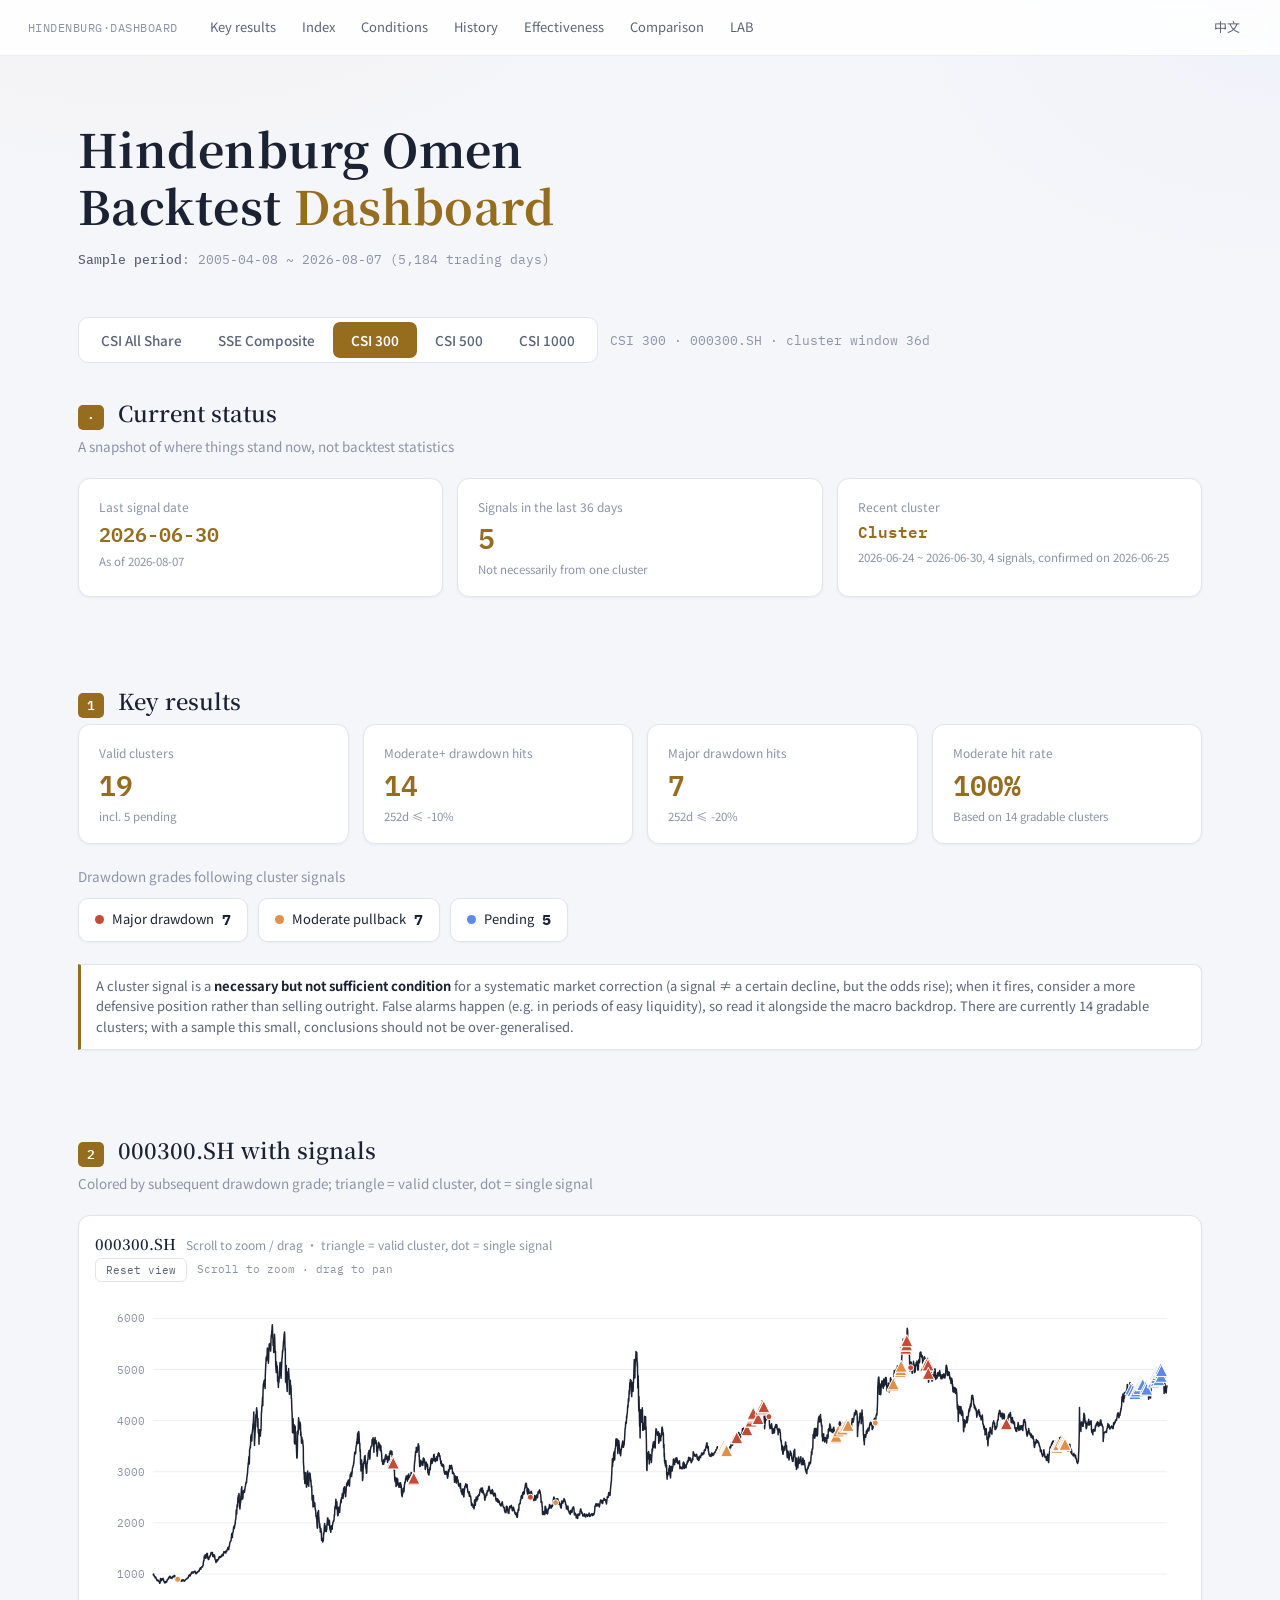
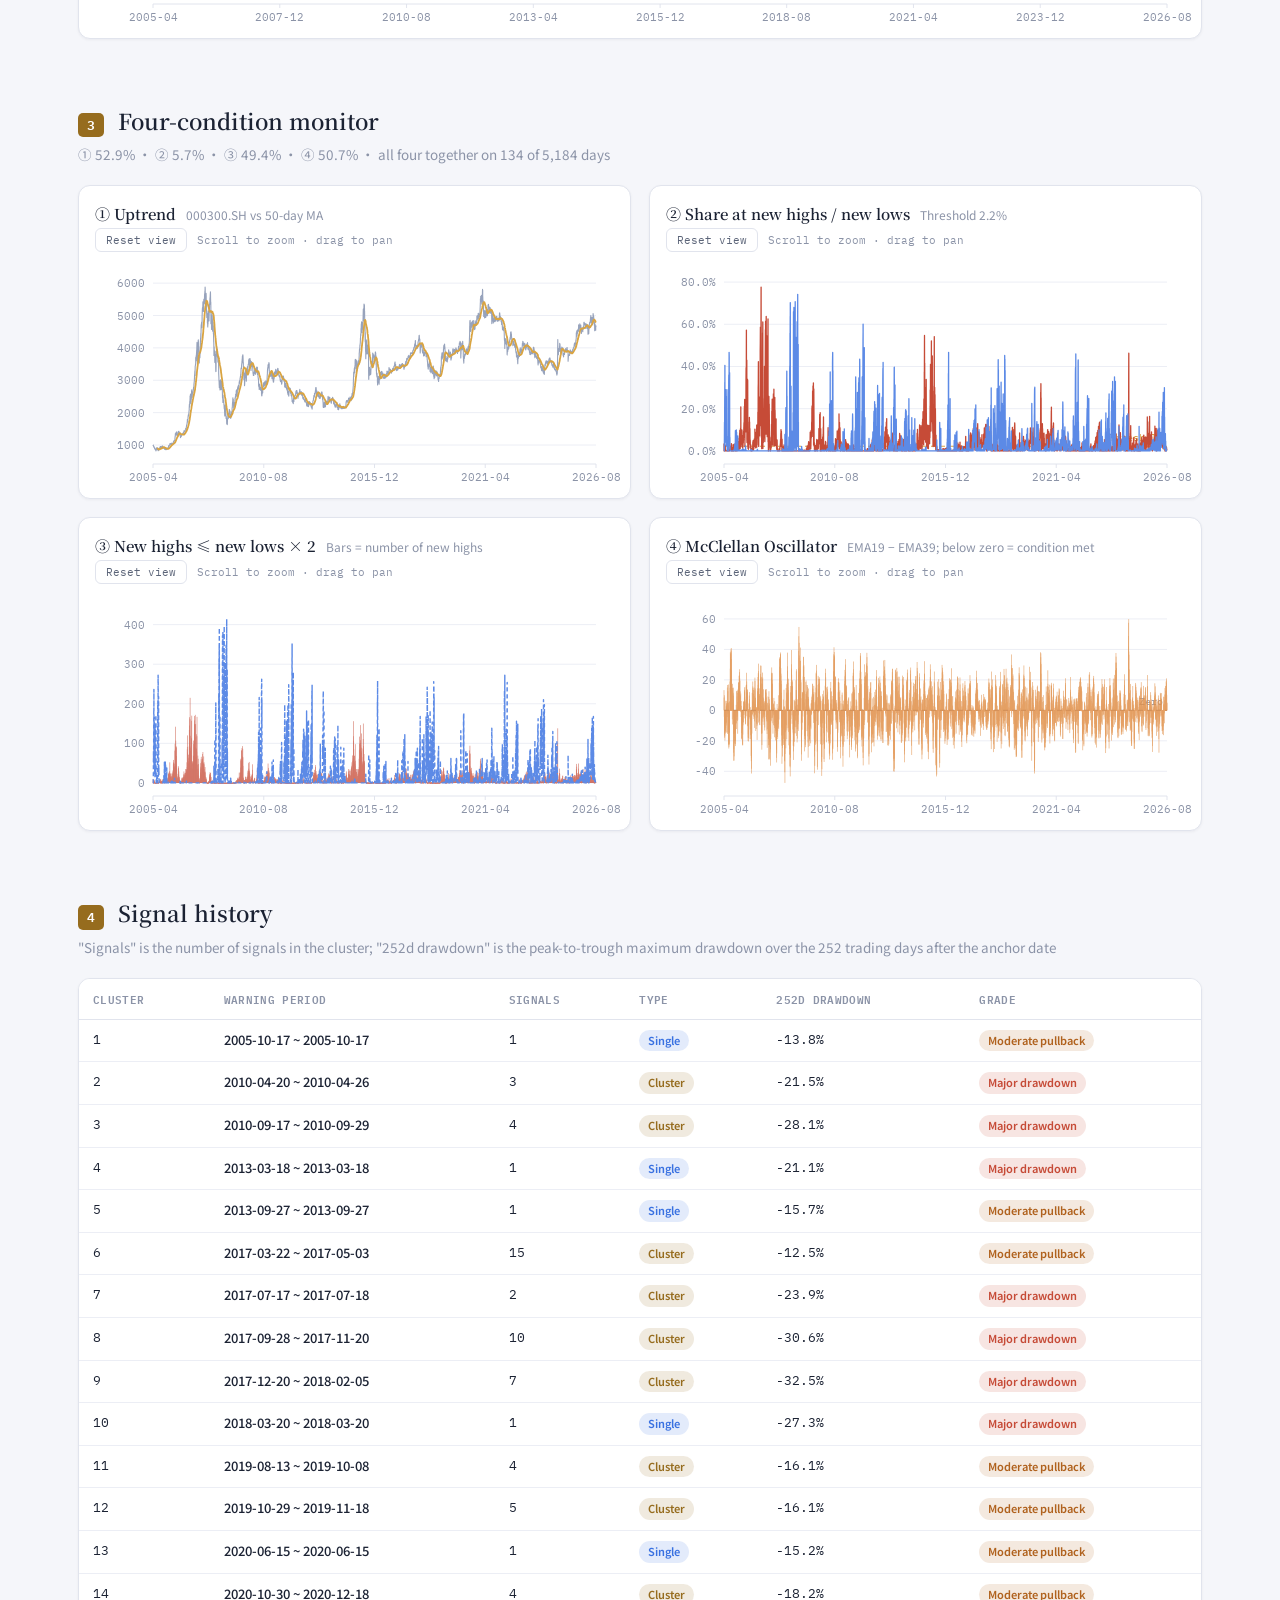
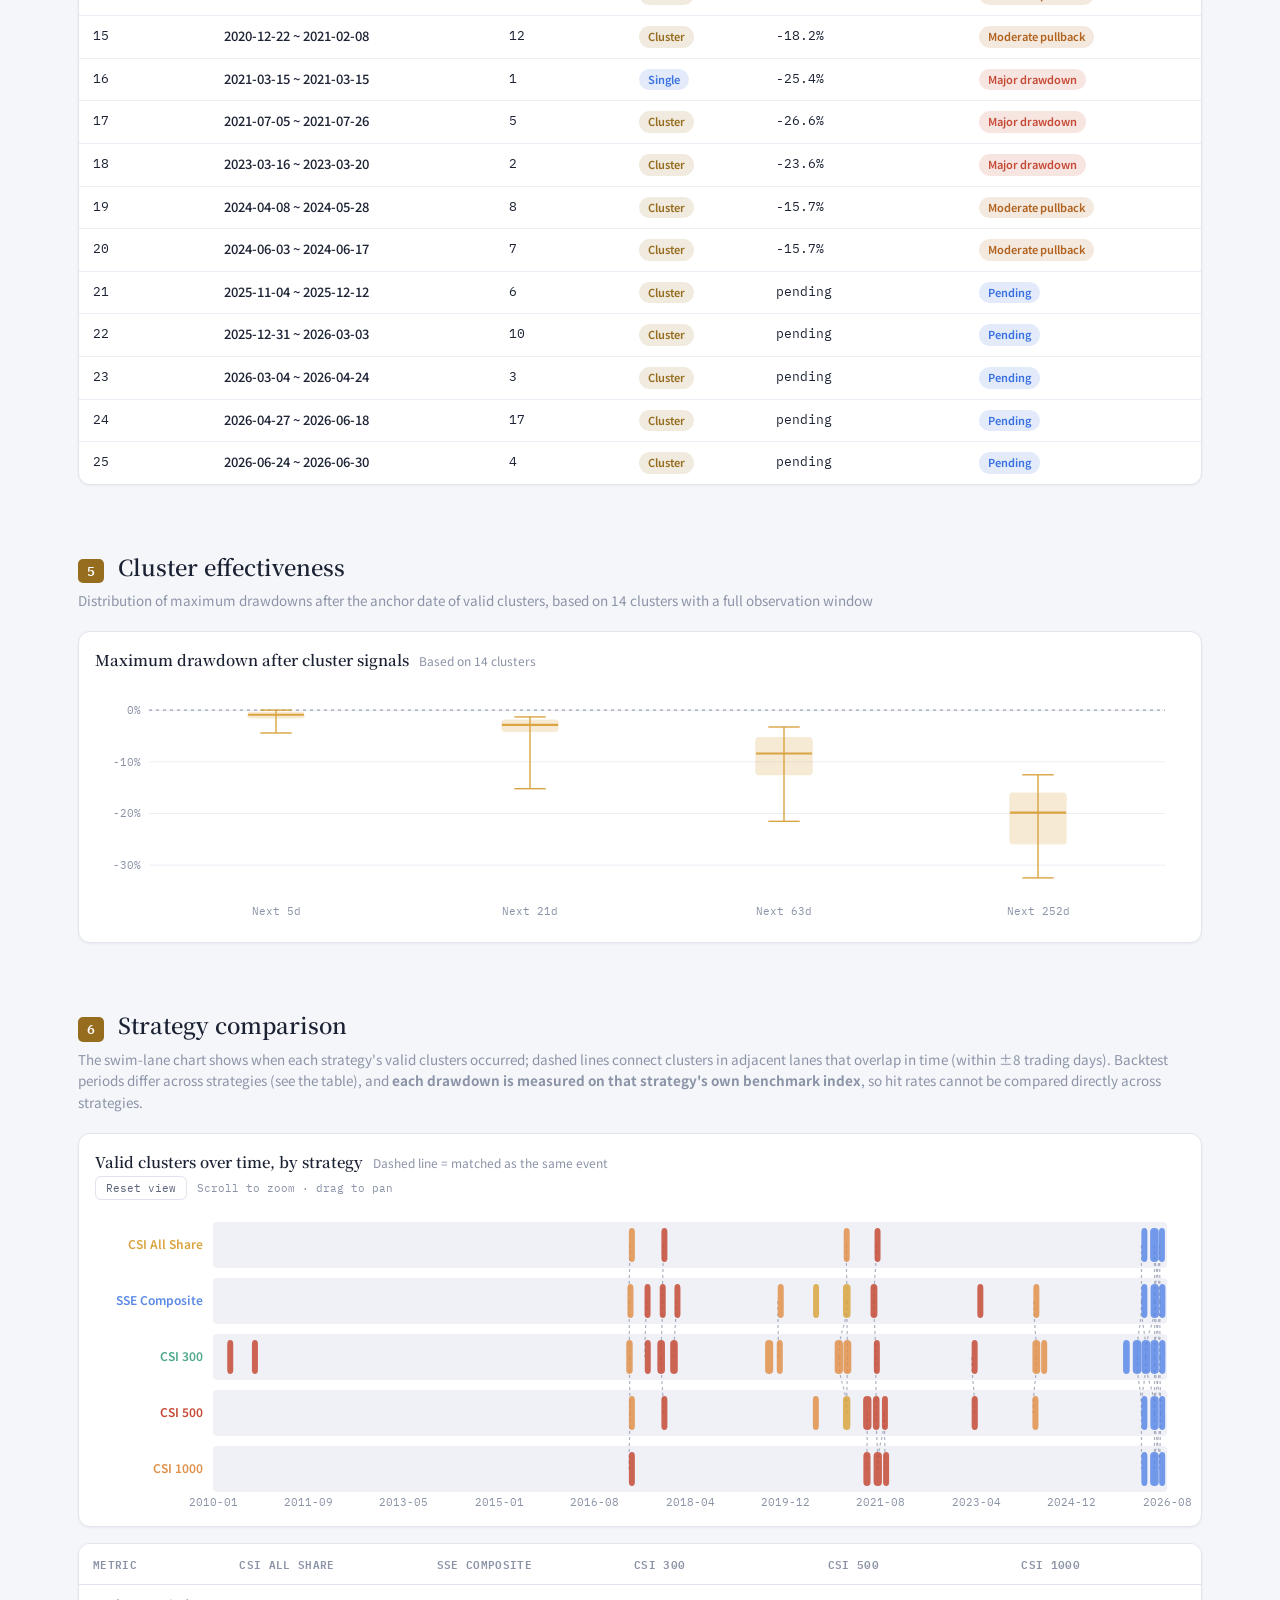
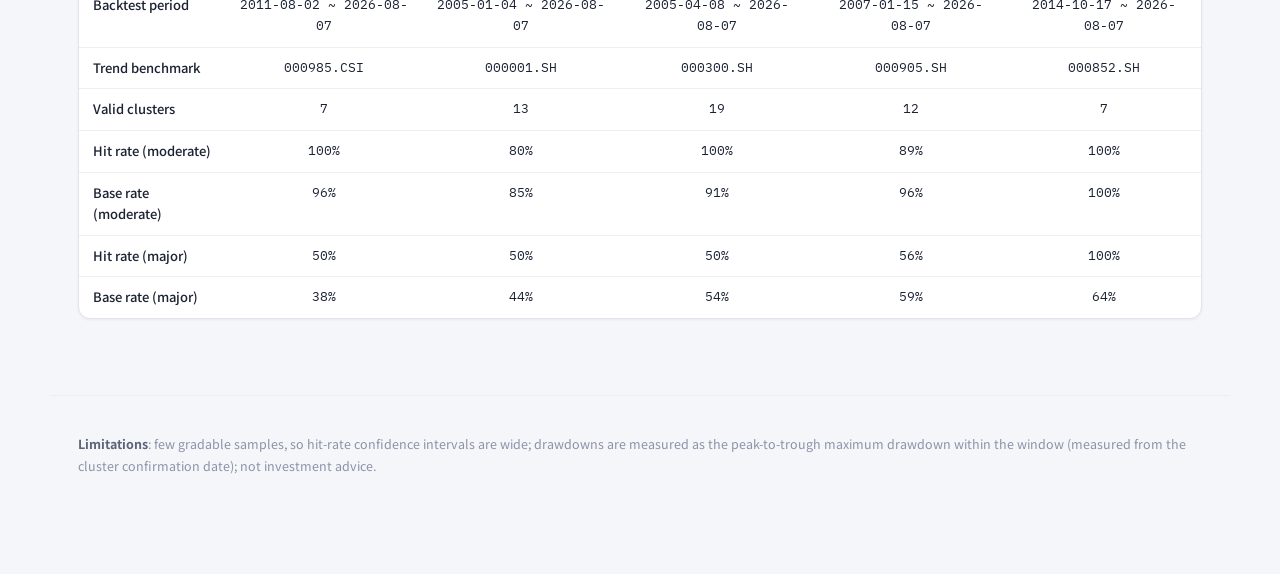
==== docs/dashboard_en.html @ ae2c8c22 "仪表盘与参数实验室支持中英双语 - 新增 assets/i18n.js：页面所有文字的中英对照表；数据中的中文取值只在显示时翻译 - viz.py / lab.py 只负责页面结构，同一份代码生成 d" ====
<!DOCTYPE html>
<html lang="en">
<head>
<meta charset="UTF-8">
<meta name="viewport" content="width=device-width, initial-scale=1.0">
<title>Hindenburg Omen · Backtest Dashboard</title>
<link rel="preconnect" href="https://fonts.googleapis.com">
<link rel="preconnect" href="https://fonts.gstatic.com" crossorigin>
<link href="https://fonts.googleapis.com/css2?family=Noto+Serif+SC:wght@500;700&family=Noto+Sans+SC:wght@400;500;600&family=IBM+Plex+Mono:wght@400;500;600&display=swap" rel="stylesheet">
<style>
/* ============================================================
   design tokens —— 浅色主题

   背景  ink   #F5F6FA (主) / #FFFFFF (面板/卡片)
   边线  line  #E1E4ED
   文字  text  #1B2233 (主) / #5B6478 (次) / #8B93A7 (弱)

   信号色 (对应回撤/信号等级, 贯穿两份复刻页面):
        金色 amber   #966C1E  主信号 / 中性强调  (CSS 变量已加深, 保证白底文字对比度)
        赤色 red     #C64B37  较大回撤 / 系统性下跌
        橙色 orange  #B0621E  中型回调 / 中等回调预警
        青色 teal    #3D836C  无显著回撤 / 假阳性(无效信号)
        蓝色 blue    #3971E1  观察期未满 / 近期信号
   注: 图表(chart_engine.js/内嵌JS)里画线画点用的是原版更鲜艳的色号
       (D9A441/C64B37/E0904A/4FA98C/5C8AE6) —— 那些是图形标记, 不是正文小字,
       不需要 WCAG 文字对比度, 保持原色不改, 视觉上和研报复刻页尽量一致。
       这里 CSS 变量单独加深, 只影响 value 数字/链接/徽标这类小字文本。

   字体  display: "Noto Serif SC" (标题, 呼应研报的宋体气质)
        body:    "Noto Sans SC"
        mono:    "IBM Plex Mono" (数字/代码感数据)
   ============================================================ */
:root{
  --ink:#F5F6FA; --panel:#FFFFFF; --card:#FFFFFF; --line:#E1E4ED; --line-soft:#ECEEF5;
  --text:#1B2233; --text-dim:#5B6478; --text-faint:#8B93A7;
  --amber:#966C1E; --red:#C64B37; --orange:#B0621E; --teal:#3D836C; --blue:#3971E1;
  --font-display:"Noto Serif SC", "Songti SC", serif;
  --font-body:"Noto Sans SC", "PingFang SC", sans-serif;
  --font-mono:"IBM Plex Mono", "SFMono-Regular", monospace;
}
*{box-sizing:border-box;}
html{scroll-behavior:smooth;}
body{
  margin:0; background:var(--ink); color:var(--text);
  font-family:var(--font-body); line-height:1.6; font-size:15px;
  background-image:
    radial-gradient(ellipse 900px 500px at 12% -10%, rgba(217,164,65,.05), transparent 60%),
    radial-gradient(ellipse 700px 500px at 100% 0%, rgba(92,138,230,.04), transparent 60%);
  background-attachment:fixed;
}
::selection{background:rgba(217,164,65,.25);}
a{color:var(--amber);}

/* ---------------- 顶部导航 ---------------- */
.topnav{
  position:sticky; top:0; z-index:50; display:flex; gap:2px; align-items:center;
  padding:10px 28px; background:rgba(255,255,255,.86); backdrop-filter:blur(10px);
  border-bottom:1px solid var(--line-soft); overflow-x:auto; white-space:nowrap;
}
.topnav .brand{font-family:var(--font-mono); font-size:12px; color:var(--text-faint); margin-right:18px; letter-spacing:.04em;}
.topnav a{
  color:var(--text-dim); text-decoration:none; font-size:13px; padding:7px 12px; border-radius:6px;
  transition:all .15s;
}
.topnav a:hover{color:var(--text); background:rgba(17,24,39,.05);}

/* ---------------- Hero ---------------- */
.hero{padding:64px 28px 40px; max-width:1180px; margin:0 auto;}
.hero .eyebrow{
  display:inline-flex; align-items:center; gap:8px; font-family:var(--font-mono); font-size:12px;
  color:var(--amber); letter-spacing:.08em; text-transform:uppercase; margin-bottom:18px;
}
.beacon{width:8px; height:8px; border-radius:50%; background:var(--amber); box-shadow:0 0 0 0 rgba(217,164,65,.5);
  animation:pulse 2.2s infinite;}
@keyframes pulse{
  0%{box-shadow:0 0 0 0 rgba(217,164,65,.45);}
  70%{box-shadow:0 0 0 10px rgba(217,164,65,0);}
  100%{box-shadow:0 0 0 0 rgba(217,164,65,0);}
}
.hero h1{
  font-family:var(--font-display); font-weight:700; font-size:clamp(28px,4vw,46px);
  margin:0 0 14px; line-height:1.25; letter-spacing:.01em;
}
.hero h1 em{font-style:normal; color:var(--amber);}
.hero .sub{color:var(--text-dim); font-size:16px; max-width:760px; margin:0 0 22px;}
.hero .meta-row{display:flex; flex-wrap:wrap; gap:10px 22px; font-family:var(--font-mono); font-size:12.5px; color:var(--text-faint);}
.hero .meta-row b{color:var(--text-dim); font-weight:500;}

.disclaimer{
  max-width:1180px; margin:0 auto 36px; padding:16px 20px; border-radius:10px;
  background:rgba(217,164,65,.06); border:1px solid rgba(217,164,65,.25);
  font-size:13.5px; color:var(--text-dim); display:flex; gap:12px;
}
.disclaimer .ico{color:var(--amber); font-size:16px; line-height:1.4;}
.disclaimer b{color:var(--amber); font-weight:600;}

/* ---------------- Section ---------------- */
.section{max-width:1180px; margin:0 auto; padding:8px 28px 56px;}
.section-head{display:flex; align-items:baseline; gap:14px; margin-bottom:6px; flex-wrap:wrap;}
.section-num{
  font-family:var(--font-mono); font-size:13px; color:#FFFFFF; background:var(--amber);
  padding:2px 9px; border-radius:5px; font-weight:600;
}
.section-head h2{font-family:var(--font-display); font-size:22px; margin:0; font-weight:600;}
.section-sub{color:var(--text-faint); font-size:13.5px; margin:0 0 20px;}
.section-note{
  font-size:13px; color:var(--text-dim); background:var(--card); border:1px solid var(--line);
  border-left:3px solid var(--blue); padding:11px 15px; border-radius:0 8px 8px 0; margin-bottom:18px;
  box-shadow:0 1px 3px rgba(17,24,39,.04);
}
.section-note.warn{border-left-color:var(--amber);}
.section-note b{color:var(--text);}

.chart-grid{display:grid; gap:18px;}
.chart-grid.cols-2{grid-template-columns:1fr 1fr;}
.chart-grid.cols-2-2{grid-template-columns:1fr 1fr;}
@media (max-width:860px){ .chart-grid.cols-2, .chart-grid.cols-2-2{grid-template-columns:1fr;} }

/* ---------------- 图表容器 (chart-engine.js 挂靠样式) ---------------- */
.ce-wrap{background:var(--card); border:1px solid var(--line); border-radius:12px; padding:16px 16px 8px;
  box-shadow:0 1px 3px rgba(17,24,39,.05);}
.ce-title{display:flex; align-items:baseline; gap:10px; font-family:var(--font-display); font-size:15px; font-weight:600; margin-bottom:2px;}
.ce-title small{font-family:var(--font-body); font-weight:400; font-size:12px; color:var(--text-faint);}
.ce-toolbar{display:flex; align-items:center; gap:10px; margin:2px 0 8px;}
.ce-btn{
  font-family:var(--font-mono); font-size:11px; color:var(--text-dim); background:var(--panel);
  border:1px solid var(--line); border-radius:6px; padding:4px 10px; cursor:pointer; transition:.15s;
}
.ce-btn:hover{color:var(--amber); border-color:var(--amber);}
.ce-hint{font-size:11px; color:var(--text-faint); font-family:var(--font-mono);}
.ce-svgwrap{width:100%;}
.ce-svg{width:100%; display:block; cursor:grab; touch-action:none; overflow:visible;}
.ce-svg.ce-dragging{cursor:grabbing;}
.ce-gridline{stroke:var(--line-soft); stroke-width:1;}
.ce-hline{stroke-width:1.2;}
.ce-hlabel{font-family:var(--font-mono); font-size:10px;}
.ce-axisline{stroke:var(--line); stroke-width:1;}
.ce-tickline{stroke:var(--line);}
.ce-ytick, .ce-xtick{font-family:var(--font-mono); font-size:10.5px; fill:var(--text-faint);}
.ce-bandlabel{font-family:var(--font-mono); font-size:10px; opacity:.85;}
.ce-lanelabel{font-family:var(--font-body); font-size:12px; font-weight:600;}
.ce-crosshair{stroke:var(--text-faint); stroke-width:1; stroke-dasharray:3,3; pointer-events:none;}
.ce-marker{cursor:pointer;}
/* 悬浮提示框故意保持深色底 —— 常见做法(如 TradingView), 无论页面是浅色还是
   深色主题, 悬浮层用深色 + 固定的浅色文字, 视觉上更突出、可读性更稳定,
   不随主题切换而反转, 所以这里的文字颜色是写死的, 不跟 var(--text) 走。 */
.ce-tooltip{
  position:absolute; pointer-events:none; opacity:0; transition:opacity .1s;
  background:#181D2B; border:1px solid rgba(17,24,39,.08); border-radius:8px; padding:9px 11px;
  font-size:12px; color:#C7CEDE; box-shadow:0 8px 24px rgba(31,41,59,.18); z-index:10; max-width:220px;
}
.ce-tt-date{font-family:var(--font-mono); color:#F0F2F7; font-size:11.5px; margin-bottom:5px; font-weight:600;}
.ce-tt-row{display:flex; align-items:center; gap:6px; margin:2px 0;}
.ce-tt-row b{font-family:var(--font-mono); color:#F0F2F7;}
.ce-tt-dot{width:8px; height:8px; border-radius:2px; display:inline-block; flex:none;}
.ce-tt-marker{margin-top:6px; padding-top:6px; border-top:1px dashed rgba(255,255,255,.15); font-size:11.5px;}

/* ---------------- 表格 ---------------- */
.tbl-wrap{background:var(--card); border:1px solid var(--line); border-radius:12px; overflow:hidden;
  box-shadow:0 1px 3px rgba(17,24,39,.05);}
.tbl-scroll{overflow-x:auto;}
table.rpt{width:100%; border-collapse:collapse; font-size:13px; min-width:760px;}
table.rpt th{
  text-align:left; font-family:var(--font-mono); font-weight:600; font-size:11px; letter-spacing:.03em;
  color:var(--text-faint); text-transform:uppercase; padding:11px 14px; border-bottom:1px solid var(--line);
  background:var(--panel); white-space:nowrap; position:sticky; top:0;
}
table.rpt td{padding:10px 14px; border-bottom:1px solid var(--line-soft); color:var(--text-dim); vertical-align:top;}
table.rpt tr:last-child td{border-bottom:none;}
table.rpt tr:hover td{background:rgba(17,24,39,.035); color:var(--text);}
table.rpt td.num{font-family:var(--font-mono); color:var(--text);}
table.rpt td.strong{color:var(--text); font-weight:500;}
.tag{display:inline-block; padding:2px 9px; border-radius:20px; font-size:11px; font-weight:600; white-space:nowrap;}
.tag-red{background:rgba(198,75,55,.14); color:var(--red);}
.tag-orange{background:rgba(176,98,30,.14); color:var(--orange);}
.tag-teal{background:rgba(61,131,108,.14); color:var(--teal);}
.tag-blue{background:rgba(57,113,225,.14); color:var(--blue);}
.tag-amber{background:rgba(150,108,30,.14); color:var(--amber);}

/* ---------------- 统计卡片 ---------------- */
.stat-grid{display:grid; grid-template-columns:repeat(auto-fit,minmax(190px,1fr)); gap:14px; margin-bottom:22px;}
.stat-card{background:var(--card); border:1px solid var(--line); border-radius:12px; padding:18px 20px;
  box-shadow:0 1px 3px rgba(17,24,39,.05);}
.stat-card .label{font-size:12px; color:var(--text-faint); margin-bottom:8px;}
.stat-card .value{font-family:var(--font-mono); font-size:28px; font-weight:600; color:var(--amber); line-height:1;}
.stat-card .value small{font-size:14px; font-weight:400; color:var(--text-faint); margin-left:2px;}
.stat-card .foot{font-size:11.5px; color:var(--text-faint); margin-top:8px;}

.pill-row{display:flex; flex-wrap:wrap; gap:10px; margin-bottom:22px;}
.pill{
  display:flex; align-items:center; gap:8px; padding:9px 16px; border-radius:10px;
  background:var(--card); border:1px solid var(--line); font-size:13px;
  box-shadow:0 1px 3px rgba(17,24,39,.04);
}
.pill .dot{width:9px; height:9px; border-radius:50%;}
.pill b{font-family:var(--font-mono); color:var(--text); font-size:15px;}

/* ---------------- Legend ---------------- */
.legend{display:flex; flex-wrap:wrap; gap:14px; margin:2px 0 18px; font-size:12.5px; color:var(--text-dim);}
.legend .item{display:flex; align-items:center; gap:6px;}
.legend .sw{width:11px; height:11px; border-radius:3px; display:inline-block;}
.legend .sw.tri{width:0; height:0; border-radius:0; border-left:5.5px solid transparent; border-right:5.5px solid transparent; border-bottom:9px solid; background:none;}

/* ---------------- Footer ---------------- */
footer{max-width:1180px; margin:20px auto 60px; padding:24px 28px; border-top:1px solid var(--line-soft);
  color:var(--text-faint); font-size:12.5px; line-height:1.8;}
footer b{color:var(--text-dim);}

@media (max-width:640px){
  .hero{padding:44px 18px 28px;}
  .section{padding:8px 18px 44px;}
}


.toggle-row{display:flex; align-items:center; gap:12px; margin:0 0 24px; flex-wrap:wrap;}
.toggle-group{display:inline-flex; background:var(--card); border:1px solid var(--line); border-radius:10px; padding:4px;}
.toggle-btn{font-family:var(--font-body); font-size:13.5px; font-weight:500; color:var(--text-dim);
  background:none; border:none; padding:8px 18px; border-radius:7px; cursor:pointer; transition:.15s;}
.toggle-btn.active{background:var(--amber); color:#FFFFFF; font-weight:600;}
.toggle-btn:not(.active):hover{color:var(--text);}
.toggle-caption{font-size:12.5px; color:var(--text-faint); font-family:var(--font-mono);}
.cmp-tbl th, .cmp-tbl td{text-align:center;}
.cmp-tbl th:first-child, .cmp-tbl td:first-child{text-align:left;}

.topnav .lang-switch{margin-left:auto;}
</style>
</head>
<body>
<nav class="topnav">
  <span class="brand">HINDENBURG·DASHBOARD</span>
  <a href="#summary" data-i18n="nav_summary"></a><a href="#trend" data-i18n="nav_trend"></a>
  <a href="#panel" data-i18n="nav_panel"></a><a href="#history" data-i18n="nav_history"></a>
  <a href="#stats" data-i18n="nav_stats"></a><a href="#compare" data-i18n="nav_compare"></a>
  <a href="lab_en.html">LAB</a>
  <a class="lang-switch" href="dashboard.html" data-i18n="lang_switch"></a>
</nav>

<header class="hero">
  <h1 data-i18n="hero_dash"></h1>
  <div class="meta-row">
    <span><b data-i18n="sample_period"></b><span data-i18n="colon"></span><span id="hero-range"></span></span>
  </div>
</header>

<div class="section" style="padding-bottom:0">
  <div class="toggle-row">
    <div class="toggle-group"><button class="toggle-btn active" data-cfg="ashare" type="button" data-v="中证全指">中证全指</button>
<button class="toggle-btn" data-cfg="general" type="button" data-v="上证综指">上证综指</button>
<button class="toggle-btn" data-cfg="300" type="button" data-v="沪深300">沪深300</button>
<button class="toggle-btn" data-cfg="500" type="button" data-v="中证500">中证500</button>
<button class="toggle-btn" data-cfg="1000" type="button" data-v="中证1000">中证1000</button></div>
    <span class="toggle-caption" id="toggle-caption"></span>
  </div>
</div>

<section class="section" id="status">
  <div class="section-head"><span class="section-num">·</span><h2 data-i18n="sec_status"></h2></div>
  <p class="section-sub" data-i18n="sec_status_sub"></p>
  <div class="stat-grid" id="status-grid"></div>
</section>

<section class="section" id="summary">
  <div class="section-head"><span class="section-num" data-i18n="num1"></span><h2 data-i18n="sec_summary"></h2></div>
  <div class="stat-grid" id="stat-grid"></div>
  <p class="section-sub" style="margin-bottom:10px" data-i18n="sec_summary_sub"></p>
  <div class="pill-row" id="pill-row"></div>
  <div class="section-note warn" id="summary-note"></div>
</section>

<section class="section" id="trend">
  <div class="section-head"><span class="section-num" data-i18n="num2"></span><h2 id="trend-title"></h2></div>
  <p class="section-sub" data-i18n="sec_trend_sub"></p>
  <div id="chart-trend"></div>
</section>

<section class="section" id="panel">
  <div class="section-head"><span class="section-num" data-i18n="num3"></span><h2 data-i18n="sec_panel"></h2></div>
  <p class="section-sub" id="panel-sub"></p>
  <div class="chart-grid cols-2-2">
    <div id="chart-cond1"></div><div id="chart-cond2"></div>
    <div id="chart-cond3"></div><div id="chart-cond4"></div>
  </div>
</section>

<section class="section" id="history">
  <div class="section-head"><span class="section-num" data-i18n="num4"></span><h2 data-i18n="sec_history"></h2></div>
  <p class="section-sub" id="history-sub"></p>
  <div class="tbl-wrap"><div class="tbl-scroll"><table class="rpt">
    <thead><tr><th data-i18n="col_cluster"></th><th data-i18n="col_period"></th><th data-i18n="col_count"></th><th data-i18n="col_type"></th><th id="history-ddhead"></th><th data-i18n="col_grade"></th></tr></thead>
    <tbody id="history-tbody"></tbody></table></div></div>
</section>

<section class="section" id="stats">
  <div class="section-head"><span class="section-num" data-i18n="num5"></span><h2 data-i18n="sec_stats"></h2></div>
  <p class="section-sub" id="stats-sub"></p>
  <div id="chart-box"></div>
</section>


<section class="section" id="compare">
  <div class="section-head"><span class="section-num" data-i18n="num6"></span><h2 data-i18n="sec_compare"></h2></div>
  <p class="section-sub" data-i18n="compare_sub" data-arg="8"></p>
  <div id="chart-timeline"></div>
  <div style="height:16px"></div>
  <div class="tbl-wrap"><div class="tbl-scroll"><table class="rpt cmp-tbl">
    <thead><tr><th data-i18n="cmp_metric"></th><th data-v="中证全指"></th><th data-v="上证综指"></th><th data-v="沪深300"></th><th data-v="中证500"></th><th data-v="中证1000"></th></tr></thead>
    <tbody><tr><td class="strong" data-i18n="cmp_period"></td><td class="num">2011-08-02 ~ 2026-08-07</td><td class="num">2005-01-04 ~ 2026-08-07</td><td class="num">2005-04-08 ~ 2026-08-07</td><td class="num">2007-01-15 ~ 2026-08-07</td><td class="num">2014-10-17 ~ 2026-08-07</td></tr>
<tr><td class="strong" data-i18n="cmp_bench"></td><td class="num"><span data-v="000985.CSI"></span></td><td class="num"><span data-v="000001.SH"></span></td><td class="num"><span data-v="000300.SH"></span></td><td class="num"><span data-v="000905.SH"></span></td><td class="num"><span data-v="000852.SH"></span></td></tr>
<tr><td class="strong" data-i18n="cmp_nvalid"></td><td class="num">7</td><td class="num">13</td><td class="num">19</td><td class="num">12</td><td class="num">7</td></tr>
<tr><td class="strong" data-i18n="cmp_hit_mid"></td><td class="num">100%</td><td class="num">80%</td><td class="num">100%</td><td class="num">89%</td><td class="num">100%</td></tr>
<tr><td class="strong" data-i18n="cmp_base_mid"></td><td class="num">96%</td><td class="num">85%</td><td class="num">91%</td><td class="num">96%</td><td class="num">100%</td></tr>
<tr><td class="strong" data-i18n="cmp_hit_big"></td><td class="num">50%</td><td class="num">50%</td><td class="num">50%</td><td class="num">56%</td><td class="num">100%</td></tr>
<tr><td class="strong" data-i18n="cmp_base_big"></td><td class="num">38%</td><td class="num">44%</td><td class="num">54%</td><td class="num">59%</td><td class="num">64%</td></tr></tbody></table></div></div>
</section>
<script>window.__TIMELINE__ = {"dates": ["2010-01-18", "2010-01-19", "2010-01-20", "2010-01-21", "2010-01-22", "2010-01-25", "2010-01-26", "2010-01-27", "2010-01-28", "2010-01-29", "2010-02-01", "2010-02-02", "2010-02-03", "2010-02-04", "2010-02-05", "2010-02-08", "2010-02-09", "2010-02-10", "2010-02-11", "2010-02-12", "2010-02-22", "2010-02-23", "2010-02-24", "2010-02-25", "2010-02-26", "2010-03-01", "2010-03-02", "2010-03-03", "2010-03-04", "2010-03-05", "2010-03-08", "2010-03-09", "2010-03-10", "2010-03-11", "2010-03-12", "2010-03-15", "2010-03-16", "2010-03-17", "2010-03-18", "2010-03-19", "2010-03-22", "2010-03-23", "2010-03-24", "2010-03-25", "2010-03-26", "2010-03-29", "2010-03-30", "2010-03-31", "2010-04-01", "2010-04-02", "2010-04-06", "2010-04-07", "2010-04-08", "2010-04-09", "2010-04-12", "2010-04-13", "2010-04-14", "2010-04-15", "2010-04-16", "2010-04-19", "2010-04-20", "2010-04-21", "2010-04-22", "2010-04-23", "2010-04-26", "2010-04-27", "2010-04-28", "2010-04-29", "2010-04-30", "2010-05-04", "2010-05-05", "2010-05-06", "2010-05-07", "2010-05-10", "2010-05-11", "2010-05-12", "2010-05-13", "2010-05-14", "2010-05-17", "2010-05-18", "2010-05-19", "2010-05-20", "2010-05-21", "2010-05-24", "2010-05-25", "2010-05-26", "2010-05-27", "2010-05-28", "2010-05-31", "2010-06-01", "2010-06-02", "2010-06-03", "2010-06-04", "2010-06-07", "2010-06-08", "2010-06-09", "2010-06-10", "2010-06-11", "2010-06-17", "2010-06-18", "2010-06-21", "2010-06-22", "2010-06-23", "2010-06-24", "2010-06-25", "2010-06-28", "2010-06-29", "2010-06-30", "2010-07-01", "2010-07-02", "2010-07-05", "2010-07-06", "2010-07-07", "2010-07-08", "2010-07-09", "2010-07-12", "2010-07-13", "2010-07-14", "2010-07-15", "2010-07-16", "2010-07-19", "2010-07-20", "2010-07-21", "2010-07-22", "2010-07-23", "2010-07-26", "2010-07-27", "2010-07-28", "2010-07-29", "2010-07-30", "2010-08-02", "2010-08-03", "2010-08-04", "2010-08-05", "2010-08-06", "2010-08-09", "2010-08-10", "2010-08-11", "2010-08-12", "2010-08-13", "2010-08-16", "2010-08-17", "2010-08-18", "2010-08-19", "2010-08-20", "2010-08-23", "2010-08-24", "2010-08-25", "2010-08-26", "2010-08-27", "2010-08-30", "2010-08-31", "2010-09-01", "2010-09-02", "2010-09-03", "2010-09-06", "2010-09-07", "2010-09-08", "2010-09-09", "2010-09-10", "2010-09-13", "2010-09-14", "2010-09-15", "2010-09-16", "2010-09-17", "2010-09-20", "2010-09-21", "2010-09-27", "2010-09-28", "2010-09-29", "2010-09-30", "2010-10-08", "2010-10-11", "2010-10-12", "2010-10-13", "2010-10-14", "2010-10-15", "2010-10-18", "2010-10-19", "2010-10-20", "2010-10-21", "2010-10-22", "2010-10-25", "2010-10-26", "2010-10-27", "2010-10-28", "2010-10-29", "2010-11-01", "2010-11-02", "2010-11-03", "2010-11-04", "2010-11-05", "2010-11-08", "2010-11-09", "2010-11-10", "2010-11-11", "2010-11-12", "2010-11-15", "2010-11-16", "2010-11-17", "2010-11-18", "2010-11-19", "2010-11-22", "2010-11-23", "2010-11-24", "2010-11-25", "2010-11-26", "2010-11-29", "2010-11-30", "2010-12-01", "2010-12-02", "2010-12-03", "2010-12-06", "2010-12-07", "2010-12-08", "2010-12-09", "2010-12-10", "2010-12-13", "2010-12-14", "2010-12-15", "2010-12-16", "2010-12-17", "2010-12-20", "2010-12-21", "2010-12-22", "2010-12-23", "2010-12-24", "2010-12-27", "2010-12-28", "2010-12-29", "2010-12-30", "2010-12-31", "2011-01-04", "2011-01-05", "2011-01-06", "2011-01-07", "2011-01-10", "2011-01-11", "2011-01-12", "2011-01-13", "2011-01-14", "2011-01-17", "2011-01-18", "2011-01-19", "2011-01-20", "2011-01-21", "2011-01-24", "2011-01-25", "2011-01-26", "2011-01-27", "2011-01-28", "2011-01-31", "2011-02-01", "2011-02-09", "2011-02-10", "2011-02-11", "2011-02-14", "2011-02-15", "2011-02-16", "2011-02-17", "2011-02-18", "2011-02-21", "2011-02-22", "2011-02-23", "2011-02-24", "2011-02-25", "2011-02-28", "2011-03-01", "2011-03-02", "2011-03-03", "2011-03-04", "2011-03-07", "2011-03-08", "2011-03-09", "2011-03-10", "2011-03-11", "2011-03-14", "2011-03-15", "2011-03-16", "2011-03-17", "2011-03-18", "2011-03-21", "2011-03-22", "2011-03-23", "2011-03-24", "2011-03-25", "2011-03-28", "2011-03-29", "2011-03-30", "2011-03-31", "2011-04-01", "2011-04-06", "2011-04-07", "2011-04-08", "2011-04-11", "2011-04-12", "2011-04-13", "2011-04-14", "2011-04-15", "2011-04-18", "2011-04-19", "2011-04-20", "2011-04-21", "2011-04-22", "2011-04-25", "2011-04-26", "2011-04-27", "2011-04-28", "2011-04-29", "2011-05-03", "2011-05-04", "2011-05-05", "2011-05-06", "2011-05-09", "2011-05-10", "2011-05-11", "2011-05-12", "2011-05-13", "2011-05-16", "2011-05-17", "2011-05-18", "2011-05-19", "2011-05-20", "2011-05-23", "2011-05-24", "2011-05-25", "2011-05-26", "2011-05-27", "2011-05-30", "2011-05-31", "2011-06-01", "2011-06-02", "2011-06-03", "2011-06-07", "2011-06-08", "2011-06-09", "2011-06-10", "2011-06-13", "2011-06-14", "2011-06-15", "2011-06-16", "2011-06-17", "2011-06-20", "2011-06-21", "2011-06-22", "2011-06-23", "2011-06-24", "2011-06-27", "2011-06-28", "2011-06-29", "2011-06-30", "2011-07-01", "2011-07-04", "2011-07-05", "2011-07-06", "2011-07-07", "2011-07-08", "2011-07-11", "2011-07-12", "2011-07-13", "2011-07-14", "2011-07-15", "2011-07-18", "2011-07-19", "2011-07-20", "2011-07-21", "2011-07-22", "2011-07-25", "2011-07-26", "2011-07-27", "2011-07-28", "2011-07-29", "2011-08-01", "2011-08-02", "2011-08-03", "2011-08-04", "2011-08-05", "2011-08-08", "2011-08-09", "2011-08-10", "2011-08-11", "2011-08-12", "2011-08-15", "2011-08-16", "2011-08-17", "2011-08-18", "2011-08-19", "2011-08-22", "2011-08-23", "2011-08-24", "2011-08-25", "2011-08-26", "2011-08-29", "2011-08-30", "2011-08-31", "2011-09-01", "2011-09-02", "2011-09-05", "2011-09-06", "2011-09-07", "2011-09-08", "2011-09-09", "2011-09-13", "2011-09-14", "2011-09-15", "2011-09-16", "2011-09-19", "2011-09-20", "2011-09-21", "2011-09-22", "2011-09-23", "2011-09-26", "2011-09-27", "2011-09-28", "2011-09-29", "2011-09-30", "2011-10-10", "2011-10-11", "2011-10-12", "2011-10-13", "2011-10-14", "2011-10-17", "2011-10-18", "2011-10-19", "2011-10-20", "2011-10-21", "2011-10-24", "2011-10-25", "2011-10-26", "2011-10-27", "2011-10-28", "2011-10-31", "2011-11-01", "2011-11-02", "2011-11-03", "2011-11-04", "2011-11-07", "2011-11-08", "2011-11-09", "2011-11-10", "2011-11-11", "2011-11-14", "2011-11-15", "2011-11-16", "2011-11-17", "2011-11-18", "2011-11-21", "2011-11-22", "2011-11-23", "2011-11-24", "2011-11-25", "2011-11-28", "2011-11-29", "2011-11-30", "2011-12-01", "2011-12-02", "2011-12-05", "2011-12-06", "2011-12-07", "2011-12-08", "2011-12-09", "2011-12-12", "2011-12-13", "2011-12-14", "2011-12-15", "2011-12-16", "2011-12-19", "2011-12-20", "2011-12-21", "2011-12-22", "2011-12-23", "2011-12-26", "2011-12-27", "2011-12-28", "2011-12-29", "2011-12-30", "2012-01-04", "2012-01-05", "2012-01-06", "2012-01-09", "2012-01-10", "2012-01-11", "2012-01-12", "2012-01-13", "2012-01-16", "2012-01-17", "2012-01-18", "2012-01-19", "2012-01-20", "2012-01-30", "2012-01-31", "2012-02-01", "2012-02-02", "2012-02-03", "2012-02-06", "2012-02-07", "2012-02-08", "2012-02-09", "2012-02-10", "2012-02-13", "2012-02-14", "2012-02-15", "2012-02-16", "2012-02-17", "2012-02-20", "2012-02-21", "2012-02-22", "2012-02-23", "2012-02-24", "2012-02-27", "2012-02-28", "2012-02-29", "2012-03-01", "2012-03-02", "2012-03-05", "2012-03-06", "2012-03-07", "2012-03-08", "2012-03-09", "2012-03-12", "2012-03-13", "2012-03-14", "2012-03-15", "2012-03-16", "2012-03-19", "2012-03-20", "2012-03-21", "2012-03-22", "2012-03-23", "2012-03-26", "2012-03-27", "2012-03-28", "2012-03-29", "2012-03-30", "2012-04-05", "2012-04-06", "2012-04-09", "2012-04-10", "2012-04-11", "2012-04-12", "2012-04-13", "2012-04-16", "2012-04-17", "2012-04-18", "2012-04-19", "2012-04-20", "2012-04-23", "2012-04-24", "2012-04-25", "2012-04-26", "2012-04-27", "2012-05-02", "2012-05-03", "2012-05-04", "2012-05-07", "2012-05-08", "2012-05-09", "2012-05-10", "2012-05-11", "2012-05-14", "2012-05-15", "2012-05-16", "2012-05-17", "2012-05-18", "2012-05-21", "2012-05-22", "2012-05-23", "2012-05-24", "2012-05-25", "2012-05-28", "2012-05-29", "2012-05-30", "2012-05-31", "2012-06-01", "2012-06-04", "2012-06-05", "2012-06-06", "2012-06-07", "2012-06-08", "2012-06-11", "2012-06-12", "2012-06-13", "2012-06-14", "2012-06-15", "2012-06-18", "2012-06-19", "2012-06-20", "2012-06-21", "2012-06-25", "2012-06-26", "2012-06-27", "2012-06-28", "2012-06-29", "2012-07-02", "2012-07-03", "2012-07-04", "2012-07-05", "2012-07-06", "2012-07-09", "2012-07-10", "2012-07-11", "2012-07-12", "2012-07-13", "2012-07-16", "2012-07-17", "2012-07-18", "2012-07-19", "2012-07-20", "2012-07-23", "2012-07-24", "2012-07-25", "2012-07-26", "2012-07-27", "2012-07-30", "2012-07-31", "2012-08-01", "2012-08-02", "2012-08-03", "2012-08-06", "2012-08-07", "2012-08-08", "2012-08-09", "2012-08-10", "2012-08-13", "2012-08-14", "2012-08-15", "2012-08-16", "2012-08-17", "2012-08-20", "2012-08-21", "2012-08-22", "2012-08-23", "2012-08-24", "2012-08-27", "2012-08-28", "2012-08-29", "2012-08-30", "2012-08-31", "2012-09-03", "2012-09-04", "2012-09-05", "2012-09-06", "2012-09-07", "2012-09-10", "2012-09-11", "2012-09-12", "2012-09-13", "2012-09-14", "2012-09-17", "2012-09-18", "2012-09-19", "2012-09-20", "2012-09-21", "2012-09-24", "2012-09-25", "2012-09-26", "2012-09-27", "2012-09-28", "2012-10-08", "2012-10-09", "2012-10-10", "2012-10-11", "2012-10-12", "2012-10-15", "2012-10-16", "2012-10-17", "2012-10-18", "2012-10-19", "2012-10-22", "2012-10-23", "2012-10-24", "2012-10-25", "2012-10-26", "2012-10-29", "2012-10-30", "2012-10-31", "2012-11-01", "2012-11-02", "2012-11-05", "2012-11-06", "2012-11-07", "2012-11-08", "2012-11-09", "2012-11-12", "2012-11-13", "2012-11-14", "2012-11-15", "2012-11-16", "2012-11-19", "2012-11-20", "2012-11-21", "2012-11-22", "2012-11-23", "2012-11-26", "2012-11-27", "2012-11-28", "2012-11-29", "2012-11-30", "2012-12-03", "2012-12-04", "2012-12-05", "2012-12-06", "2012-12-07", "2012-12-10", "2012-12-11", "2012-12-12", "2012-12-13", "2012-12-14", "2012-12-17", "2012-12-18", "2012-12-19", "2012-12-20", "2012-12-21", "2012-12-24", "2012-12-25", "2012-12-26", "2012-12-27", "2012-12-28", "2012-12-31", "2013-01-04", "2013-01-07", "2013-01-08", "2013-01-09", "2013-01-10", "2013-01-11", "2013-01-14", "2013-01-15", "2013-01-16", "2013-01-17", "2013-01-18", "2013-01-21", "2013-01-22", "2013-01-23", "2013-01-24", "2013-01-25", "2013-01-28", "2013-01-29", "2013-01-30", "2013-01-31", "2013-02-01", "2013-02-04", "2013-02-05", "2013-02-06", "2013-02-07", "2013-02-08", "2013-02-18", "2013-02-19", "2013-02-20", "2013-02-21", "2013-02-22", "2013-02-25", "2013-02-26", "2013-02-27", "2013-02-28", "2013-03-01", "2013-03-04", "2013-03-05", "2013-03-06", "2013-03-07", "2013-03-08", "2013-03-11", "2013-03-12", "2013-03-13", "2013-03-14", "2013-03-15", "2013-03-18", "2013-03-19", "2013-03-20", "2013-03-21", "2013-03-22", "2013-03-25", "2013-03-26", "2013-03-27", "2013-03-28", "2013-03-29", "2013-04-01", "2013-04-02", "2013-04-03", "2013-04-08", "2013-04-09", "2013-04-10", "2013-04-11", "2013-04-12", "2013-04-15", "2013-04-16", "2013-04-17", "2013-04-18", "2013-04-19", "2013-04-22", "2013-04-23", "2013-04-24", "2013-04-25", "2013-04-26", "2013-05-02", "2013-05-03", "2013-05-06", "2013-05-07", "2013-05-08", "2013-05-09", "2013-05-10", "2013-05-13", "2013-05-14", "2013-05-15", "2013-05-16", "2013-05-17", "2013-05-20", "2013-05-21", "2013-05-22", "2013-05-23", "2013-05-24", "2013-05-27", "2013-05-28", "2013-05-29", "2013-05-30", "2013-05-31", "2013-06-03", "2013-06-04", "2013-06-05", "2013-06-06", "2013-06-07", "2013-06-13", "2013-06-14", "2013-06-17", "2013-06-18", "2013-06-19", "2013-06-20", "2013-06-21", "2013-06-24", "2013-06-25", "2013-06-26", "2013-06-27", "2013-06-28", "2013-07-01", "2013-07-02", "2013-07-03", "2013-07-04", "2013-07-05", "2013-07-08", "2013-07-09", "2013-07-10", "2013-07-11", "2013-07-12", "2013-07-15", "2013-07-16", "2013-07-17", "2013-07-18", "2013-07-19", "2013-07-22", "2013-07-23", "2013-07-24", "2013-07-25", "2013-07-26", "2013-07-29", "2013-07-30", "2013-07-31", "2013-08-01", "2013-08-02", "2013-08-05", "2013-08-06", "2013-08-07", "2013-08-08", "2013-08-09", "2013-08-12", "2013-08-13", "2013-08-14", "2013-08-15", "2013-08-16", "2013-08-19", "2013-08-20", "2013-08-21", "2013-08-22", "2013-08-23", "2013-08-26", "2013-08-27", "2013-08-28", "2013-08-29", "2013-08-30", "2013-09-02", "2013-09-03", "2013-09-04", "2013-09-05", "2013-09-06", "2013-09-09", "2013-09-10", "2013-09-11", "2013-09-12", "2013-09-13", "2013-09-16", "2013-09-17", "2013-09-18", "2013-09-23", "2013-09-24", "2013-09-25", "2013-09-26", "2013-09-27", "2013-09-30", "2013-10-08", "2013-10-09", "2013-10-10", "2013-10-11", "2013-10-14", "2013-10-15", "2013-10-16", "2013-10-17", "2013-10-18", "2013-10-21", "2013-10-22", "2013-10-23", "2013-10-24", "2013-10-25", "2013-10-28", "2013-10-29", "2013-10-30", "2013-10-31", "2013-11-01", "2013-11-04", "2013-11-05", "2013-11-06", "2013-11-07", "2013-11-08", "2013-11-11", "2013-11-12", "2013-11-13", "2013-11-14", "2013-11-15", "2013-11-18", "2013-11-19", "2013-11-20", "2013-11-21", "2013-11-22", "2013-11-25", "2013-11-26", "2013-11-27", "2013-11-28", "2013-11-29", "2013-12-02", "2013-12-03", "2013-12-04", "2013-12-05", "2013-12-06", "2013-12-09", "2013-12-10", "2013-12-11", "2013-12-12", "2013-12-13", "2013-12-16", "2013-12-17", "2013-12-18", "2013-12-19", "2013-12-20", "2013-12-23", "2013-12-24", "2013-12-25", "2013-12-26", "2013-12-27", "2013-12-30", "2013-12-31", "2014-01-02", "2014-01-03", "2014-01-06", "2014-01-07", "2014-01-08", "2014-01-09", "2014-01-10", "2014-01-13", "2014-01-14", "2014-01-15", "2014-01-16", "2014-01-17", "2014-01-20", "2014-01-21", "2014-01-22", "2014-01-23", "2014-01-24", "2014-01-27", "2014-01-28", "2014-01-29", "2014-01-30", "2014-02-07", "2014-02-10", "2014-02-11", "2014-02-12", "2014-02-13", "2014-02-14", "2014-02-17", "2014-02-18", "2014-02-19", "2014-02-20", "2014-02-21", "2014-02-24", "2014-02-25", "2014-02-26", "2014-02-27", "2014-02-28", "2014-03-03", "2014-03-04", "2014-03-05", "2014-03-06", "2014-03-07", "2014-03-10", "2014-03-11", "2014-03-12", "2014-03-13", "2014-03-14", "2014-03-17", "2014-03-18", "2014-03-19", "2014-03-20", "2014-03-21", "2014-03-24", "2014-03-25", "2014-03-26", "2014-03-27", "2014-03-28", "2014-03-31", "2014-04-01", "2014-04-02", "2014-04-03", "2014-04-04", "2014-04-08", "2014-04-09", "2014-04-10", "2014-04-11", "2014-04-14", "2014-04-15", "2014-04-16", "2014-04-17", "2014-04-18", "2014-04-21", "2014-04-22", "2014-04-23", "2014-04-24", "2014-04-25", "2014-04-28", "2014-04-29", "2014-04-30", "2014-05-05", "2014-05-06", "2014-05-07", "2014-05-08", "2014-05-09", "2014-05-12", "2014-05-13", "2014-05-14", "2014-05-15", "2014-05-16", "2014-05-19", "2014-05-20", "2014-05-21", "2014-05-22", "2014-05-23", "2014-05-26", "2014-05-27", "2014-05-28", "2014-05-29", "2014-05-30", "2014-06-03", "2014-06-04", "2014-06-05", "2014-06-06", "2014-06-09", "2014-06-10", "2014-06-11", "2014-06-12", "2014-06-13", "2014-06-16", "2014-06-17", "2014-06-18", "2014-06-19", "2014-06-20", "2014-06-23", "2014-06-24", "2014-06-25", "2014-06-26", "2014-06-27", "2014-06-30", "2014-07-01", "2014-07-02", "2014-07-03", "2014-07-04", "2014-07-07", "2014-07-08", "2014-07-09", "2014-07-10", "2014-07-11", "2014-07-14", "2014-07-15", "2014-07-16", "2014-07-17", "2014-07-18", "2014-07-21", "2014-07-22", "2014-07-23", "2014-07-24", "2014-07-25", "2014-07-28", "2014-07-29", "2014-07-30", "2014-07-31", "2014-08-01", "2014-08-04", "2014-08-05", "2014-08-06", "2014-08-07", "2014-08-08", "2014-08-11", "2014-08-12", "2014-08-13", "2014-08-14", "2014-08-15", "2014-08-18", "2014-08-19", "2014-08-20", "2014-08-21", "2014-08-22", "2014-08-25", "2014-08-26", "2014-08-27", "2014-08-28", "2014-08-29", "2014-09-01", "2014-09-02", "2014-09-03", "2014-09-04", "2014-09-05", "2014-09-09", "2014-09-10", "2014-09-11", "2014-09-12", "2014-09-15", "2014-09-16", "2014-09-17", "2014-09-18", "2014-09-19", "2014-09-22", "2014-09-23", "2014-09-24", "2014-09-25", "2014-09-26", "2014-09-29", "2014-09-30", "2014-10-08", "2014-10-09", "2014-10-10", "2014-10-13", "2014-10-14", "2014-10-15", "2014-10-16", "2014-10-17", "2014-10-20", "2014-10-21", "2014-10-22", "2014-10-23", "2014-10-24", "2014-10-27", "2014-10-28", "2014-10-29", "2014-10-30", "2014-10-31", "2014-11-03", "2014-11-04", "2014-11-05", "2014-11-06", "2014-11-07", "2014-11-10", "2014-11-11", "2014-11-12", "2014-11-13", "2014-11-14", "2014-11-17", "2014-11-18", "2014-11-19", "2014-11-20", "2014-11-21", "2014-11-24", "2014-11-25", "2014-11-26", "2014-11-27", "2014-11-28", "2014-12-01", "2014-12-02", "2014-12-03", "2014-12-04", "2014-12-05", "2014-12-08", "2014-12-09", "2014-12-10", "2014-12-11", "2014-12-12", "2014-12-15", "2014-12-16", "2014-12-17", "2014-12-18", "2014-12-19", "2014-12-22", "2014-12-23", "2014-12-24", "2014-12-25", "2014-12-26", "2014-12-29", "2014-12-30", "2014-12-31", "2015-01-05", "2015-01-06", "2015-01-07", "2015-01-08", "2015-01-09", "2015-01-12", "2015-01-13", "2015-01-14", "2015-01-15", "2015-01-16", "2015-01-19", "2015-01-20", "2015-01-21", "2015-01-22", "2015-01-23", "2015-01-26", "2015-01-27", "2015-01-28", "2015-01-29", "2015-01-30", "2015-02-02", "2015-02-03", "2015-02-04", "2015-02-05", "2015-02-06", "2015-02-09", "2015-02-10", "2015-02-11", "2015-02-12", "2015-02-13", "2015-02-16", "2015-02-17", "2015-02-25", "2015-02-26", "2015-02-27", "2015-03-02", "2015-03-03", "2015-03-04", "2015-03-05", "2015-03-06", "2015-03-09", "2015-03-10", "2015-03-11", "2015-03-12", "2015-03-13", "2015-03-16", "2015-03-17", "2015-03-18", "2015-03-19", "2015-03-20", "2015-03-23", "2015-03-24", "2015-03-25", "2015-03-26", "2015-03-27", "2015-03-30", "2015-03-31", "2015-04-01", "2015-04-02", "2015-04-03", "2015-04-07", "2015-04-08", "2015-04-09", "2015-04-10", "2015-04-13", "2015-04-14", "2015-04-15", "2015-04-16", "2015-04-17", "2015-04-20", "2015-04-21", "2015-04-22", "2015-04-23", "2015-04-24", "2015-04-27", "2015-04-28", "2015-04-29", "2015-04-30", "2015-05-04", "2015-05-05", "2015-05-06", "2015-05-07", "2015-05-08", "2015-05-11", "2015-05-12", "2015-05-13", "2015-05-14", "2015-05-15", "2015-05-18", "2015-05-19", "2015-05-20", "2015-05-21", "2015-05-22", "2015-05-25", "2015-05-26", "2015-05-27", "2015-05-28", "2015-05-29", "2015-06-01", "2015-06-02", "2015-06-03", "2015-06-04", "2015-06-05", "2015-06-08", "2015-06-09", "2015-06-10", "2015-06-11", "2015-06-12", "2015-06-15", "2015-06-16", "2015-06-17", "2015-06-18", "2015-06-19", "2015-06-23", "2015-06-24", "2015-06-25", "2015-06-26", "2015-06-29", "2015-06-30", "2015-07-01", "2015-07-02", "2015-07-03", "2015-07-06", "2015-07-07", "2015-07-08", "2015-07-09", "2015-07-10", "2015-07-13", "2015-07-14", "2015-07-15", "2015-07-16", "2015-07-17", "2015-07-20", "2015-07-21", "2015-07-22", "2015-07-23", "2015-07-24", "2015-07-27", "2015-07-28", "2015-07-29", "2015-07-30", "2015-07-31", "2015-08-03", "2015-08-04", "2015-08-05", "2015-08-06", "2015-08-07", "2015-08-10", "2015-08-11", "2015-08-12", "2015-08-13", "2015-08-14", "2015-08-17", "2015-08-18", "2015-08-19", "2015-08-20", "2015-08-21", "2015-08-24", "2015-08-25", "2015-08-26", "2015-08-27", "2015-08-28", "2015-08-31", "2015-09-01", "2015-09-02", "2015-09-07", "2015-09-08", "2015-09-09", "2015-09-10", "2015-09-11", "2015-09-14", "2015-09-15", "2015-09-16", "2015-09-17", "2015-09-18", "2015-09-21", "2015-09-22", "2015-09-23", "2015-09-24", "2015-09-25", "2015-09-28", "2015-09-29", "2015-09-30", "2015-10-08", "2015-10-09", "2015-10-12", "2015-10-13", "2015-10-14", "2015-10-15", "2015-10-16", "2015-10-19", "2015-10-20", "2015-10-21", "2015-10-22", "2015-10-23", "2015-10-26", "2015-10-27", "2015-10-28", "2015-10-29", "2015-10-30", "2015-11-02", "2015-11-03", "2015-11-04", "2015-11-05", "2015-11-06", "2015-11-09", "2015-11-10", "2015-11-11", "2015-11-12", "2015-11-13", "2015-11-16", "2015-11-17", "2015-11-18", "2015-11-19", "2015-11-20", "2015-11-23", "2015-11-24", "2015-11-25", "2015-11-26", "2015-11-27", "2015-11-30", "2015-12-01", "2015-12-02", "2015-12-03", "2015-12-04", "2015-12-07", "2015-12-08", "2015-12-09", "2015-12-10", "2015-12-11", "2015-12-14", "2015-12-15", "2015-12-16", "2015-12-17", "2015-12-18", "2015-12-21", "2015-12-22", "2015-12-23", "2015-12-24", "2015-12-25", "2015-12-28", "2015-12-29", "2015-12-30", "2015-12-31", "2016-01-04", "2016-01-05", "2016-01-06", "2016-01-07", "2016-01-08", "2016-01-11", "2016-01-12", "2016-01-13", "2016-01-14", "2016-01-15", "2016-01-18", "2016-01-19", "2016-01-20", "2016-01-21", "2016-01-22", "2016-01-25", "2016-01-26", "2016-01-27", "2016-01-28", "2016-01-29", "2016-02-01", "2016-02-02", "2016-02-03", "2016-02-04", "2016-02-05", "2016-02-15", "2016-02-16", "2016-02-17", "2016-02-18", "2016-02-19", "2016-02-22", "2016-02-23", "2016-02-24", "2016-02-25", "2016-02-26", "2016-02-29", "2016-03-01", "2016-03-02", "2016-03-03", "2016-03-04", "2016-03-07", "2016-03-08", "2016-03-09", "2016-03-10", "2016-03-11", "2016-03-14", "2016-03-15", "2016-03-16", "2016-03-17", "2016-03-18", "2016-03-21", "2016-03-22", "2016-03-23", "2016-03-24", "2016-03-25", "2016-03-28", "2016-03-29", "2016-03-30", "2016-03-31", "2016-04-01", "2016-04-05", "2016-04-06", "2016-04-07", "2016-04-08", "2016-04-11", "2016-04-12", "2016-04-13", "2016-04-14", "2016-04-15", "2016-04-18", "2016-04-19", "2016-04-20", "2016-04-21", "2016-04-22", "2016-04-25", "2016-04-26", "2016-04-27", "2016-04-28", "2016-04-29", "2016-05-03", "2016-05-04", "2016-05-05", "2016-05-06", "2016-05-09", "2016-05-10", "2016-05-11", "2016-05-12", "2016-05-13", "2016-05-16", "2016-05-17", "2016-05-18", "2016-05-19", "2016-05-20", "2016-05-23", "2016-05-24", "2016-05-25", "2016-05-26", "2016-05-27", "2016-05-30", "2016-05-31", "2016-06-01", "2016-06-02", "2016-06-03", "2016-06-06", "2016-06-07", "2016-06-08", "2016-06-13", "2016-06-14", "2016-06-15", "2016-06-16", "2016-06-17", "2016-06-20", "2016-06-21", "2016-06-22", "2016-06-23", "2016-06-24", "2016-06-27", "2016-06-28", "2016-06-29", "2016-06-30", "2016-07-01", "2016-07-04", "2016-07-05", "2016-07-06", "2016-07-07", "2016-07-08", "2016-07-11", "2016-07-12", "2016-07-13", "2016-07-14", "2016-07-15", "2016-07-18", "2016-07-19", "2016-07-20", "2016-07-21", "2016-07-22", "2016-07-25", "2016-07-26", "2016-07-27", "2016-07-28", "2016-07-29", "2016-08-01", "2016-08-02", "2016-08-03", "2016-08-04", "2016-08-05", "2016-08-08", "2016-08-09", "2016-08-10", "2016-08-11", "2016-08-12", "2016-08-15", "2016-08-16", "2016-08-17", "2016-08-18", "2016-08-19", "2016-08-22", "2016-08-23", "2016-08-24", "2016-08-25", "2016-08-26", "2016-08-29", "2016-08-30", "2016-08-31", "2016-09-01", "2016-09-02", "2016-09-05", "2016-09-06", "2016-09-07", "2016-09-08", "2016-09-09", "2016-09-12", "2016-09-13", "2016-09-14", "2016-09-19", "2016-09-20", "2016-09-21", "2016-09-22", "2016-09-23", "2016-09-26", "2016-09-27", "2016-09-28", "2016-09-29", "2016-09-30", "2016-10-10", "2016-10-11", "2016-10-12", "2016-10-13", "2016-10-14", "2016-10-17", "2016-10-18", "2016-10-19", "2016-10-20", "2016-10-21", "2016-10-24", "2016-10-25", "2016-10-26", "2016-10-27", "2016-10-28", "2016-10-31", "2016-11-01", "2016-11-02", "2016-11-03", "2016-11-04", "2016-11-07", "2016-11-08", "2016-11-09", "2016-11-10", "2016-11-11", "2016-11-14", "2016-11-15", "2016-11-16", "2016-11-17", "2016-11-18", "2016-11-21", "2016-11-22", "2016-11-23", "2016-11-24", "2016-11-25", "2016-11-28", "2016-11-29", "2016-11-30", "2016-12-01", "2016-12-02", "2016-12-05", "2016-12-06", "2016-12-07", "2016-12-08", "2016-12-09", "2016-12-12", "2016-12-13", "2016-12-14", "2016-12-15", "2016-12-16", "2016-12-19", "2016-12-20", "2016-12-21", "2016-12-22", "2016-12-23", "2016-12-26", "2016-12-27", "2016-12-28", "2016-12-29", "2016-12-30", "2017-01-03", "2017-01-04", "2017-01-05", "2017-01-06", "2017-01-09", "2017-01-10", "2017-01-11", "2017-01-12", "2017-01-13", "2017-01-16", "2017-01-17", "2017-01-18", "2017-01-19", "2017-01-20", "2017-01-23", "2017-01-24", "2017-01-25", "2017-01-26", "2017-02-03", "2017-02-06", "2017-02-07", "2017-02-08", "2017-02-09", "2017-02-10", "2017-02-13", "2017-02-14", "2017-02-15", "2017-02-16", "2017-02-17", "2017-02-20", "2017-02-21", "2017-02-22", "2017-02-23", "2017-02-24", "2017-02-27", "2017-02-28", "2017-03-01", "2017-03-02", "2017-03-03", "2017-03-06", "2017-03-07", "2017-03-08", "2017-03-09", "2017-03-10", "2017-03-13", "2017-03-14", "2017-03-15", "2017-03-16", "2017-03-17", "2017-03-20", "2017-03-21", "2017-03-22", "2017-03-23", "2017-03-24", "2017-03-27", "2017-03-28", "2017-03-29", "2017-03-30", "2017-03-31", "2017-04-05", "2017-04-06", "2017-04-07", "2017-04-10", "2017-04-11", "2017-04-12", "2017-04-13", "2017-04-14", "2017-04-17", "2017-04-18", "2017-04-19", "2017-04-20", "2017-04-21", "2017-04-24", "2017-04-25", "2017-04-26", "2017-04-27", "2017-04-28", "2017-05-02", "2017-05-03", "2017-05-04", "2017-05-05", "2017-05-08", "2017-05-09", "2017-05-10", "2017-05-11", "2017-05-12", "2017-05-15", "2017-05-16", "2017-05-17", "2017-05-18", "2017-05-19", "2017-05-22", "2017-05-23", "2017-05-24", "2017-05-25", "2017-05-26", "2017-05-31", "2017-06-01", "2017-06-02", "2017-06-05", "2017-06-06", "2017-06-07", "2017-06-08", "2017-06-09", "2017-06-12", "2017-06-13", "2017-06-14", "2017-06-15", "2017-06-16", "2017-06-19", "2017-06-20", "2017-06-21", "2017-06-22", "2017-06-23", "2017-06-26", "2017-06-27", "2017-06-28", "2017-06-29", "2017-06-30", "2017-07-03", "2017-07-04", "2017-07-05", "2017-07-06", "2017-07-07", "2017-07-10", "2017-07-11", "2017-07-12", "2017-07-13", "2017-07-14", "2017-07-17", "2017-07-18", "2017-07-19", "2017-07-20", "2017-07-21", "2017-07-24", "2017-07-25", "2017-07-26", "2017-07-27", "2017-07-28", "2017-07-31", "2017-08-01", "2017-08-02", "2017-08-03", "2017-08-04", "2017-08-07", "2017-08-08", "2017-08-09", "2017-08-10", "2017-08-11", "2017-08-14", "2017-08-15", "2017-08-16", "2017-08-17", "2017-08-18", "2017-08-21", "2017-08-22", "2017-08-23", "2017-08-24", "2017-08-25", "2017-08-28", "2017-08-29", "2017-08-30", "2017-08-31", "2017-09-01", "2017-09-04", "2017-09-05", "2017-09-06", "2017-09-07", "2017-09-08", "2017-09-11", "2017-09-12", "2017-09-13", "2017-09-14", "2017-09-15", "2017-09-18", "2017-09-19", "2017-09-20", "2017-09-21", "2017-09-22", "2017-09-25", "2017-09-26", "2017-09-27", "2017-09-28", "2017-09-29", "2017-10-09", "2017-10-10", "2017-10-11", "2017-10-12", "2017-10-13", "2017-10-16", "2017-10-17", "2017-10-18", "2017-10-19", "2017-10-20", "2017-10-23", "2017-10-24", "2017-10-25", "2017-10-26", "2017-10-27", "2017-10-30", "2017-10-31", "2017-11-01", "2017-11-02", "2017-11-03", "2017-11-06", "2017-11-07", "2017-11-08", "2017-11-09", "2017-11-10", "2017-11-13", "2017-11-14", "2017-11-15", "2017-11-16", "2017-11-17", "2017-11-20", "2017-11-21", "2017-11-22", "2017-11-23", "2017-11-24", "2017-11-27", "2017-11-28", "2017-11-29", "2017-11-30", "2017-12-01", "2017-12-04", "2017-12-05", "2017-12-06", "2017-12-07", "2017-12-08", "2017-12-11", "2017-12-12", "2017-12-13", "2017-12-14", "2017-12-15", "2017-12-18", "2017-12-19", "2017-12-20", "2017-12-21", "2017-12-22", "2017-12-25", "2017-12-26", "2017-12-27", "2017-12-28", "2017-12-29", "2018-01-02", "2018-01-03", "2018-01-04", "2018-01-05", "2018-01-08", "2018-01-09", "2018-01-10", "2018-01-11", "2018-01-12", "2018-01-15", "2018-01-16", "2018-01-17", "2018-01-18", "2018-01-19", "2018-01-22", "2018-01-23", "2018-01-24", "2018-01-25", "2018-01-26", "2018-01-29", "2018-01-30", "2018-01-31", "2018-02-01", "2018-02-02", "2018-02-05", "2018-02-06", "2018-02-07", "2018-02-08", "2018-02-09", "2018-02-12", "2018-02-13", "2018-02-14", "2018-02-22", "2018-02-23", "2018-02-26", "2018-02-27", "2018-02-28", "2018-03-01", "2018-03-02", "2018-03-05", "2018-03-06", "2018-03-07", "2018-03-08", "2018-03-09", "2018-03-12", "2018-03-13", "2018-03-14", "2018-03-15", "2018-03-16", "2018-03-19", "2018-03-20", "2018-03-21", "2018-03-22", "2018-03-23", "2018-03-26", "2018-03-27", "2018-03-28", "2018-03-29", "2018-03-30", "2018-04-02", "2018-04-03", "2018-04-04", "2018-04-09", "2018-04-10", "2018-04-11", "2018-04-12", "2018-04-13", "2018-04-16", "2018-04-17", "2018-04-18", "2018-04-19", "2018-04-20", "2018-04-23", "2018-04-24", "2018-04-25", "2018-04-26", "2018-04-27", "2018-05-02", "2018-05-03", "2018-05-04", "2018-05-07", "2018-05-08", "2018-05-09", "2018-05-10", "2018-05-11", "2018-05-14", "2018-05-15", "2018-05-16", "2018-05-17", "2018-05-18", "2018-05-21", "2018-05-22", "2018-05-23", "2018-05-24", "2018-05-25", "2018-05-28", "2018-05-29", "2018-05-30", "2018-05-31", "2018-06-01", "2018-06-04", "2018-06-05", "2018-06-06", "2018-06-07", "2018-06-08", "2018-06-11", "2018-06-12", "2018-06-13", "2018-06-14", "2018-06-15", "2018-06-19", "2018-06-20", "2018-06-21", "2018-06-22", "2018-06-25", "2018-06-26", "2018-06-27", "2018-06-28", "2018-06-29", "2018-07-02", "2018-07-03", "2018-07-04", "2018-07-05", "2018-07-06", "2018-07-09", "2018-07-10", "2018-07-11", "2018-07-12", "2018-07-13", "2018-07-16", "2018-07-17", "2018-07-18", "2018-07-19", "2018-07-20", "2018-07-23", "2018-07-24", "2018-07-25", "2018-07-26", "2018-07-27", "2018-07-30", "2018-07-31", "2018-08-01", "2018-08-02", "2018-08-03", "2018-08-06", "2018-08-07", "2018-08-08", "2018-08-09", "2018-08-10", "2018-08-13", "2018-08-14", "2018-08-15", "2018-08-16", "2018-08-17", "2018-08-20", "2018-08-21", "2018-08-22", "2018-08-23", "2018-08-24", "2018-08-27", "2018-08-28", "2018-08-29", "2018-08-30", "2018-08-31", "2018-09-03", "2018-09-04", "2018-09-05", "2018-09-06", "2018-09-07", "2018-09-10", "2018-09-11", "2018-09-12", "2018-09-13", "2018-09-14", "2018-09-17", "2018-09-18", "2018-09-19", "2018-09-20", "2018-09-21", "2018-09-25", "2018-09-26", "2018-09-27", "2018-09-28", "2018-10-08", "2018-10-09", "2018-10-10", "2018-10-11", "2018-10-12", "2018-10-15", "2018-10-16", "2018-10-17", "2018-10-18", "2018-10-19", "2018-10-22", "2018-10-23", "2018-10-24", "2018-10-25", "2018-10-26", "2018-10-29", "2018-10-30", "2018-10-31", "2018-11-01", "2018-11-02", "2018-11-05", "2018-11-06", "2018-11-07", "2018-11-08", "2018-11-09", "2018-11-12", "2018-11-13", "2018-11-14", "2018-11-15", "2018-11-16", "2018-11-19", "2018-11-20", "2018-11-21", "2018-11-22", "2018-11-23", "2018-11-26", "2018-11-27", "2018-11-28", "2018-11-29", "2018-11-30", "2018-12-03", "2018-12-04", "2018-12-05", "2018-12-06", "2018-12-07", "2018-12-10", "2018-12-11", "2018-12-12", "2018-12-13", "2018-12-14", "2018-12-17", "2018-12-18", "2018-12-19", "2018-12-20", "2018-12-21", "2018-12-24", "2018-12-25", "2018-12-26", "2018-12-27", "2018-12-28", "2019-01-02", "2019-01-03", "2019-01-04", "2019-01-07", "2019-01-08", "2019-01-09", "2019-01-10", "2019-01-11", "2019-01-14", "2019-01-15", "2019-01-16", "2019-01-17", "2019-01-18", "2019-01-21", "2019-01-22", "2019-01-23", "2019-01-24", "2019-01-25", "2019-01-28", "2019-01-29", "2019-01-30", "2019-01-31", "2019-02-01", "2019-02-11", "2019-02-12", "2019-02-13", "2019-02-14", "2019-02-15", "2019-02-18", "2019-02-19", "2019-02-20", "2019-02-21", "2019-02-22", "2019-02-25", "2019-02-26", "2019-02-27", "2019-02-28", "2019-03-01", "2019-03-04", "2019-03-05", "2019-03-06", "2019-03-07", "2019-03-08", "2019-03-11", "2019-03-12", "2019-03-13", "2019-03-14", "2019-03-15", "2019-03-18", "2019-03-19", "2019-03-20", "2019-03-21", "2019-03-22", "2019-03-25", "2019-03-26", "2019-03-27", "2019-03-28", "2019-03-29", "2019-04-01", "2019-04-02", "2019-04-03", "2019-04-04", "2019-04-08", "2019-04-09", "2019-04-10", "2019-04-11", "2019-04-12", "2019-04-15", "2019-04-16", "2019-04-17", "2019-04-18", "2019-04-19", "2019-04-22", "2019-04-23", "2019-04-24", "2019-04-25", "2019-04-26", "2019-04-29", "2019-04-30", "2019-05-06", "2019-05-07", "2019-05-08", "2019-05-09", "2019-05-10", "2019-05-13", "2019-05-14", "2019-05-15", "2019-05-16", "2019-05-17", "2019-05-20", "2019-05-21", "2019-05-22", "2019-05-23", "2019-05-24", "2019-05-27", "2019-05-28", "2019-05-29", "2019-05-30", "2019-05-31", "2019-06-03", "2019-06-04", "2019-06-05", "2019-06-06", "2019-06-10", "2019-06-11", "2019-06-12", "2019-06-13", "2019-06-14", "2019-06-17", "2019-06-18", "2019-06-19", "2019-06-20", "2019-06-21", "2019-06-24", "2019-06-25", "2019-06-26", "2019-06-27", "2019-06-28", "2019-07-01", "2019-07-02", "2019-07-03", "2019-07-04", "2019-07-05", "2019-07-08", "2019-07-09", "2019-07-10", "2019-07-11", "2019-07-12", "2019-07-15", "2019-07-16", "2019-07-17", "2019-07-18", "2019-07-19", "2019-07-22", "2019-07-23", "2019-07-24", "2019-07-25", "2019-07-26", "2019-07-29", "2019-07-30", "2019-07-31", "2019-08-01", "2019-08-02", "2019-08-05", "2019-08-06", "2019-08-07", "2019-08-08", "2019-08-09", "2019-08-12", "2019-08-13", "2019-08-14", "2019-08-15", "2019-08-16", "2019-08-19", "2019-08-20", "2019-08-21", "2019-08-22", "2019-08-23", "2019-08-26", "2019-08-27", "2019-08-28", "2019-08-29", "2019-08-30", "2019-09-02", "2019-09-03", "2019-09-04", "2019-09-05", "2019-09-06", "2019-09-09", "2019-09-10", "2019-09-11", "2019-09-12", "2019-09-16", "2019-09-17", "2019-09-18", "2019-09-19", "2019-09-20", "2019-09-23", "2019-09-24", "2019-09-25", "2019-09-26", "2019-09-27", "2019-09-30", "2019-10-08", "2019-10-09", "2019-10-10", "2019-10-11", "2019-10-14", "2019-10-15", "2019-10-16", "2019-10-17", "2019-10-18", "2019-10-21", "2019-10-22", "2019-10-23", "2019-10-24", "2019-10-25", "2019-10-28", "2019-10-29", "2019-10-30", "2019-10-31", "2019-11-01", "2019-11-04", "2019-11-05", "2019-11-06", "2019-11-07", "2019-11-08", "2019-11-11", "2019-11-12", "2019-11-13", "2019-11-14", "2019-11-15", "2019-11-18", "2019-11-19", "2019-11-20", "2019-11-21", "2019-11-22", "2019-11-25", "2019-11-26", "2019-11-27", "2019-11-28", "2019-11-29", "2019-12-02", "2019-12-03", "2019-12-04", "2019-12-05", "2019-12-06", "2019-12-09", "2019-12-10", "2019-12-11", "2019-12-12", "2019-12-13", "2019-12-16", "2019-12-17", "2019-12-18", "2019-12-19", "2019-12-20", "2019-12-23", "2019-12-24", "2019-12-25", "2019-12-26", "2019-12-27", "2019-12-30", "2019-12-31", "2020-01-02", "2020-01-03", "2020-01-06", "2020-01-07", "2020-01-08", "2020-01-09", "2020-01-10", "2020-01-13", "2020-01-14", "2020-01-15", "2020-01-16", "2020-01-17", "2020-01-20", "2020-01-21", "2020-01-22", "2020-01-23", "2020-02-03", "2020-02-04", "2020-02-05", "2020-02-06", "2020-02-07", "2020-02-10", "2020-02-11", "2020-02-12", "2020-02-13", "2020-02-14", "2020-02-17", "2020-02-18", "2020-02-19", "2020-02-20", "2020-02-21", "2020-02-24", "2020-02-25", "2020-02-26", "2020-02-27", "2020-02-28", "2020-03-02", "2020-03-03", "2020-03-04", "2020-03-05", "2020-03-06", "2020-03-09", "2020-03-10", "2020-03-11", "2020-03-12", "2020-03-13", "2020-03-16", "2020-03-17", "2020-03-18", "2020-03-19", "2020-03-20", "2020-03-23", "2020-03-24", "2020-03-25", "2020-03-26", "2020-03-27", "2020-03-30", "2020-03-31", "2020-04-01", "2020-04-02", "2020-04-03", "2020-04-07", "2020-04-08", "2020-04-09", "2020-04-10", "2020-04-13", "2020-04-14", "2020-04-15", "2020-04-16", "2020-04-17", "2020-04-20", "2020-04-21", "2020-04-22", "2020-04-23", "2020-04-24", "2020-04-27", "2020-04-28", "2020-04-29", "2020-04-30", "2020-05-06", "2020-05-07", "2020-05-08", "2020-05-11", "2020-05-12", "2020-05-13", "2020-05-14", "2020-05-15", "2020-05-18", "2020-05-19", "2020-05-20", "2020-05-21", "2020-05-22", "2020-05-25", "2020-05-26", "2020-05-27", "2020-05-28", "2020-05-29", "2020-06-01", "2020-06-02", "2020-06-03", "2020-06-04", "2020-06-05", "2020-06-08", "2020-06-09", "2020-06-10", "2020-06-11", "2020-06-12", "2020-06-15", "2020-06-16", "2020-06-17", "2020-06-18", "2020-06-19", "2020-06-22", "2020-06-23", "2020-06-24", "2020-06-29", "2020-06-30", "2020-07-01", "2020-07-02", "2020-07-03", "2020-07-06", "2020-07-07", "2020-07-08", "2020-07-09", "2020-07-10", "2020-07-13", "2020-07-14", "2020-07-15", "2020-07-16", "2020-07-17", "2020-07-20", "2020-07-21", "2020-07-22", "2020-07-23", "2020-07-24", "2020-07-27", "2020-07-28", "2020-07-29", "2020-07-30", "2020-07-31", "2020-08-03", "2020-08-04", "2020-08-05", "2020-08-06", "2020-08-07", "2020-08-10", "2020-08-11", "2020-08-12", "2020-08-13", "2020-08-14", "2020-08-17", "2020-08-18", "2020-08-19", "2020-08-20", "2020-08-21", "2020-08-24", "2020-08-25", "2020-08-26", "2020-08-27", "2020-08-28", "2020-08-31", "2020-09-01", "2020-09-02", "2020-09-03", "2020-09-04", "2020-09-07", "2020-09-08", "2020-09-09", "2020-09-10", "2020-09-11", "2020-09-14", "2020-09-15", "2020-09-16", "2020-09-17", "2020-09-18", "2020-09-21", "2020-09-22", "2020-09-23", "2020-09-24", "2020-09-25", "2020-09-28", "2020-09-29", "2020-09-30", "2020-10-09", "2020-10-12", "2020-10-13", "2020-10-14", "2020-10-15", "2020-10-16", "2020-10-19", "2020-10-20", "2020-10-21", "2020-10-22", "2020-10-23", "2020-10-26", "2020-10-27", "2020-10-28", "2020-10-29", "2020-10-30", "2020-11-02", "2020-11-03", "2020-11-04", "2020-11-05", "2020-11-06", "2020-11-09", "2020-11-10", "2020-11-11", "2020-11-12", "2020-11-13", "2020-11-16", "2020-11-17", "2020-11-18", "2020-11-19", "2020-11-20", "2020-11-23", "2020-11-24", "2020-11-25", "2020-11-26", "2020-11-27", "2020-11-30", "2020-12-01", "2020-12-02", "2020-12-03", "2020-12-04", "2020-12-07", "2020-12-08", "2020-12-09", "2020-12-10", "2020-12-11", "2020-12-14", "2020-12-15", "2020-12-16", "2020-12-17", "2020-12-18", "2020-12-21", "2020-12-22", "2020-12-23", "2020-12-24", "2020-12-25", "2020-12-28", "2020-12-29", "2020-12-30", "2020-12-31", "2021-01-04", "2021-01-05", "2021-01-06", "2021-01-07", "2021-01-08", "2021-01-11", "2021-01-12", "2021-01-13", "2021-01-14", "2021-01-15", "2021-01-18", "2021-01-19", "2021-01-20", "2021-01-21", "2021-01-22", "2021-01-25", "2021-01-26", "2021-01-27", "2021-01-28", "2021-01-29", "2021-02-01", "2021-02-02", "2021-02-03", "2021-02-04", "2021-02-05", "2021-02-08", "2021-02-09", "2021-02-10", "2021-02-18", "2021-02-19", "2021-02-22", "2021-02-23", "2021-02-24", "2021-02-25", "2021-02-26", "2021-03-01", "2021-03-02", "2021-03-03", "2021-03-04", "2021-03-05", "2021-03-08", "2021-03-09", "2021-03-10", "2021-03-11", "2021-03-12", "2021-03-15", "2021-03-16", "2021-03-17", "2021-03-18", "2021-03-19", "2021-03-22", "2021-03-23", "2021-03-24", "2021-03-25", "2021-03-26", "2021-03-29", "2021-03-30", "2021-03-31", "2021-04-01", "2021-04-02", "2021-04-06", "2021-04-07", "2021-04-08", "2021-04-09", "2021-04-12", "2021-04-13", "2021-04-14", "2021-04-15", "2021-04-16", "2021-04-19", "2021-04-20", "2021-04-21", "2021-04-22", "2021-04-23", "2021-04-26", "2021-04-27", "2021-04-28", "2021-04-29", "2021-04-30", "2021-05-06", "2021-05-07", "2021-05-10", "2021-05-11", "2021-05-12", "2021-05-13", "2021-05-14", "2021-05-17", "2021-05-18", "2021-05-19", "2021-05-20", "2021-05-21", "2021-05-24", "2021-05-25", "2021-05-26", "2021-05-27", "2021-05-28", "2021-05-31", "2021-06-01", "2021-06-02", "2021-06-03", "2021-06-04", "2021-06-07", "2021-06-08", "2021-06-09", "2021-06-10", "2021-06-11", "2021-06-15", "2021-06-16", "2021-06-17", "2021-06-18", "2021-06-21", "2021-06-22", "2021-06-23", "2021-06-24", "2021-06-25", "2021-06-28", "2021-06-29", "2021-06-30", "2021-07-01", "2021-07-02", "2021-07-05", "2021-07-06", "2021-07-07", "2021-07-08", "2021-07-09", "2021-07-12", "2021-07-13", "2021-07-14", "2021-07-15", "2021-07-16", "2021-07-19", "2021-07-20", "2021-07-21", "2021-07-22", "2021-07-23", "2021-07-26", "2021-07-27", "2021-07-28", "2021-07-29", "2021-07-30", "2021-08-02", "2021-08-03", "2021-08-04", "2021-08-05", "2021-08-06", "2021-08-09", "2021-08-10", "2021-08-11", "2021-08-12", "2021-08-13", "2021-08-16", "2021-08-17", "2021-08-18", "2021-08-19", "2021-08-20", "2021-08-23", "2021-08-24", "2021-08-25", "2021-08-26", "2021-08-27", "2021-08-30", "2021-08-31", "2021-09-01", "2021-09-02", "2021-09-03", "2021-09-06", "2021-09-07", "2021-09-08", "2021-09-09", "2021-09-10", "2021-09-13", "2021-09-14", "2021-09-15", "2021-09-16", "2021-09-17", "2021-09-22", "2021-09-23", "2021-09-24", "2021-09-27", "2021-09-28", "2021-09-29", "2021-09-30", "2021-10-08", "2021-10-11", "2021-10-12", "2021-10-13", "2021-10-14", "2021-10-15", "2021-10-18", "2021-10-19", "2021-10-20", "2021-10-21", "2021-10-22", "2021-10-25", "2021-10-26", "2021-10-27", "2021-10-28", "2021-10-29", "2021-11-01", "2021-11-02", "2021-11-03", "2021-11-04", "2021-11-05", "2021-11-08", "2021-11-09", "2021-11-10", "2021-11-11", "2021-11-12", "2021-11-15", "2021-11-16", "2021-11-17", "2021-11-18", "2021-11-19", "2021-11-22", "2021-11-23", "2021-11-24", "2021-11-25", "2021-11-26", "2021-11-29", "2021-11-30", "2021-12-01", "2021-12-02", "2021-12-03", "2021-12-06", "2021-12-07", "2021-12-08", "2021-12-09", "2021-12-10", "2021-12-13", "2021-12-14", "2021-12-15", "2021-12-16", "2021-12-17", "2021-12-20", "2021-12-21", "2021-12-22", "2021-12-23", "2021-12-24", "2021-12-27", "2021-12-28", "2021-12-29", "2021-12-30", "2021-12-31", "2022-01-04", "2022-01-05", "2022-01-06", "2022-01-07", "2022-01-10", "2022-01-11", "2022-01-12", "2022-01-13", "2022-01-14", "2022-01-17", "2022-01-18", "2022-01-19", "2022-01-20", "2022-01-21", "2022-01-24", "2022-01-25", "2022-01-26", "2022-01-27", "2022-01-28", "2022-02-07", "2022-02-08", "2022-02-09", "2022-02-10", "2022-02-11", "2022-02-14", "2022-02-15", "2022-02-16", "2022-02-17", "2022-02-18", "2022-02-21", "2022-02-22", "2022-02-23", "2022-02-24", "2022-02-25", "2022-02-28", "2022-03-01", "2022-03-02", "2022-03-03", "2022-03-04", "2022-03-07", "2022-03-08", "2022-03-09", "2022-03-10", "2022-03-11", "2022-03-14", "2022-03-15", "2022-03-16", "2022-03-17", "2022-03-18", "2022-03-21", "2022-03-22", "2022-03-23", "2022-03-24", "2022-03-25", "2022-03-28", "2022-03-29", "2022-03-30", "2022-03-31", "2022-04-01", "2022-04-06", "2022-04-07", "2022-04-08", "2022-04-11", "2022-04-12", "2022-04-13", "2022-04-14", "2022-04-15", "2022-04-18", "2022-04-19", "2022-04-20", "2022-04-21", "2022-04-22", "2022-04-25", "2022-04-26", "2022-04-27", "2022-04-28", "2022-04-29", "2022-05-05", "2022-05-06", "2022-05-09", "2022-05-10", "2022-05-11", "2022-05-12", "2022-05-13", "2022-05-16", "2022-05-17", "2022-05-18", "2022-05-19", "2022-05-20", "2022-05-23", "2022-05-24", "2022-05-25", "2022-05-26", "2022-05-27", "2022-05-30", "2022-05-31", "2022-06-01", "2022-06-02", "2022-06-06", "2022-06-07", "2022-06-08", "2022-06-09", "2022-06-10", "2022-06-13", "2022-06-14", "2022-06-15", "2022-06-16", "2022-06-17", "2022-06-20", "2022-06-21", "2022-06-22", "2022-06-23", "2022-06-24", "2022-06-27", "2022-06-28", "2022-06-29", "2022-06-30", "2022-07-01", "2022-07-04", "2022-07-05", "2022-07-06", "2022-07-07", "2022-07-08", "2022-07-11", "2022-07-12", "2022-07-13", "2022-07-14", "2022-07-15", "2022-07-18", "2022-07-19", "2022-07-20", "2022-07-21", "2022-07-22", "2022-07-25", "2022-07-26", "2022-07-27", "2022-07-28", "2022-07-29", "2022-08-01", "2022-08-02", "2022-08-03", "2022-08-04", "2022-08-05", "2022-08-08", "2022-08-09", "2022-08-10", "2022-08-11", "2022-08-12", "2022-08-15", "2022-08-16", "2022-08-17", "2022-08-18", "2022-08-19", "2022-08-22", "2022-08-23", "2022-08-24", "2022-08-25", "2022-08-26", "2022-08-29", "2022-08-30", "2022-08-31", "2022-09-01", "2022-09-02", "2022-09-05", "2022-09-06", "2022-09-07", "2022-09-08", "2022-09-09", "2022-09-13", "2022-09-14", "2022-09-15", "2022-09-16", "2022-09-19", "2022-09-20", "2022-09-21", "2022-09-22", "2022-09-23", "2022-09-26", "2022-09-27", "2022-09-28", "2022-09-29", "2022-09-30", "2022-10-10", "2022-10-11", "2022-10-12", "2022-10-13", "2022-10-14", "2022-10-17", "2022-10-18", "2022-10-19", "2022-10-20", "2022-10-21", "2022-10-24", "2022-10-25", "2022-10-26", "2022-10-27", "2022-10-28", "2022-10-31", "2022-11-01", "2022-11-02", "2022-11-03", "2022-11-04", "2022-11-07", "2022-11-08", "2022-11-09", "2022-11-10", "2022-11-11", "2022-11-14", "2022-11-15", "2022-11-16", "2022-11-17", "2022-11-18", "2022-11-21", "2022-11-22", "2022-11-23", "2022-11-24", "2022-11-25", "2022-11-28", "2022-11-29", "2022-11-30", "2022-12-01", "2022-12-02", "2022-12-05", "2022-12-06", "2022-12-07", "2022-12-08", "2022-12-09", "2022-12-12", "2022-12-13", "2022-12-14", "2022-12-15", "2022-12-16", "2022-12-19", "2022-12-20", "2022-12-21", "2022-12-22", "2022-12-23", "2022-12-26", "2022-12-27", "2022-12-28", "2022-12-29", "2022-12-30", "2023-01-03", "2023-01-04", "2023-01-05", "2023-01-06", "2023-01-09", "2023-01-10", "2023-01-11", "2023-01-12", "2023-01-13", "2023-01-16", "2023-01-17", "2023-01-18", "2023-01-19", "2023-01-20", "2023-01-30", "2023-01-31", "2023-02-01", "2023-02-02", "2023-02-03", "2023-02-06", "2023-02-07", "2023-02-08", "2023-02-09", "2023-02-10", "2023-02-13", "2023-02-14", "2023-02-15", "2023-02-16", "2023-02-17", "2023-02-20", "2023-02-21", "2023-02-22", "2023-02-23", "2023-02-24", "2023-02-27", "2023-02-28", "2023-03-01", "2023-03-02", "2023-03-03", "2023-03-06", "2023-03-07", "2023-03-08", "2023-03-09", "2023-03-10", "2023-03-13", "2023-03-14", "2023-03-15", "2023-03-16", "2023-03-17", "2023-03-20", "2023-03-21", "2023-03-22", "2023-03-23", "2023-03-24", "2023-03-27", "2023-03-28", "2023-03-29", "2023-03-30", "2023-03-31", "2023-04-03", "2023-04-04", "2023-04-06", "2023-04-07", "2023-04-10", "2023-04-11", "2023-04-12", "2023-04-13", "2023-04-14", "2023-04-17", "2023-04-18", "2023-04-19", "2023-04-20", "2023-04-21", "2023-04-24", "2023-04-25", "2023-04-26", "2023-04-27", "2023-04-28", "2023-05-04", "2023-05-05", "2023-05-08", "2023-05-09", "2023-05-10", "2023-05-11", "2023-05-12", "2023-05-15", "2023-05-16", "2023-05-17", "2023-05-18", "2023-05-19", "2023-05-22", "2023-05-23", "2023-05-24", "2023-05-25", "2023-05-26", "2023-05-29", "2023-05-30", "2023-05-31", "2023-06-01", "2023-06-02", "2023-06-05", "2023-06-06", "2023-06-07", "2023-06-08", "2023-06-09", "2023-06-12", "2023-06-13", "2023-06-14", "2023-06-15", "2023-06-16", "2023-06-19", "2023-06-20", "2023-06-21", "2023-06-26", "2023-06-27", "2023-06-28", "2023-06-29", "2023-06-30", "2023-07-03", "2023-07-04", "2023-07-05", "2023-07-06", "2023-07-07", "2023-07-10", "2023-07-11", "2023-07-12", "2023-07-13", "2023-07-14", "2023-07-17", "2023-07-18", "2023-07-19", "2023-07-20", "2023-07-21", "2023-07-24", "2023-07-25", "2023-07-26", "2023-07-27", "2023-07-28", "2023-07-31", "2023-08-01", "2023-08-02", "2023-08-03", "2023-08-04", "2023-08-07", "2023-08-08", "2023-08-09", "2023-08-10", "2023-08-11", "2023-08-14", "2023-08-15", "2023-08-16", "2023-08-17", "2023-08-18", "2023-08-21", "2023-08-22", "2023-08-23", "2023-08-24", "2023-08-25", "2023-08-28", "2023-08-29", "2023-08-30", "2023-08-31", "2023-09-01", "2023-09-04", "2023-09-05", "2023-09-06", "2023-09-07", "2023-09-08", "2023-09-11", "2023-09-12", "2023-09-13", "2023-09-14", "2023-09-15", "2023-09-18", "2023-09-19", "2023-09-20", "2023-09-21", "2023-09-22", "2023-09-25", "2023-09-26", "2023-09-27", "2023-09-28", "2023-10-09", "2023-10-10", "2023-10-11", "2023-10-12", "2023-10-13", "2023-10-16", "2023-10-17", "2023-10-18", "2023-10-19", "2023-10-20", "2023-10-23", "2023-10-24", "2023-10-25", "2023-10-26", "2023-10-27", "2023-10-30", "2023-10-31", "2023-11-01", "2023-11-02", "2023-11-03", "2023-11-06", "2023-11-07", "2023-11-08", "2023-11-09", "2023-11-10", "2023-11-13", "2023-11-14", "2023-11-15", "2023-11-16", "2023-11-17", "2023-11-20", "2023-11-21", "2023-11-22", "2023-11-23", "2023-11-24", "2023-11-27", "2023-11-28", "2023-11-29", "2023-11-30", "2023-12-01", "2023-12-04", "2023-12-05", "2023-12-06", "2023-12-07", "2023-12-08", "2023-12-11", "2023-12-12", "2023-12-13", "2023-12-14", "2023-12-15", "2023-12-18", "2023-12-19", "2023-12-20", "2023-12-21", "2023-12-22", "2023-12-25", "2023-12-26", "2023-12-27", "2023-12-28", "2023-12-29", "2024-01-02", "2024-01-03", "2024-01-04", "2024-01-05", "2024-01-08", "2024-01-09", "2024-01-10", "2024-01-11", "2024-01-12", "2024-01-15", "2024-01-16", "2024-01-17", "2024-01-18", "2024-01-19", "2024-01-22", "2024-01-23", "2024-01-24", "2024-01-25", "2024-01-26", "2024-01-29", "2024-01-30", "2024-01-31", "2024-02-01", "2024-02-02", "2024-02-05", "2024-02-06", "2024-02-07", "2024-02-08", "2024-02-19", "2024-02-20", "2024-02-21", "2024-02-22", "2024-02-23", "2024-02-26", "2024-02-27", "2024-02-28", "2024-02-29", "2024-03-01", "2024-03-04", "2024-03-05", "2024-03-06", "2024-03-07", "2024-03-08", "2024-03-11", "2024-03-12", "2024-03-13", "2024-03-14", "2024-03-15", "2024-03-18", "2024-03-19", "2024-03-20", "2024-03-21", "2024-03-22", "2024-03-25", "2024-03-26", "2024-03-27", "2024-03-28", "2024-03-29", "2024-04-01", "2024-04-02", "2024-04-03", "2024-04-08", "2024-04-09", "2024-04-10", "2024-04-11", "2024-04-12", "2024-04-15", "2024-04-16", "2024-04-17", "2024-04-18", "2024-04-19", "2024-04-22", "2024-04-23", "2024-04-24", "2024-04-25", "2024-04-26", "2024-04-29", "2024-04-30", "2024-05-06", "2024-05-07", "2024-05-08", "2024-05-09", "2024-05-10", "2024-05-13", "2024-05-14", "2024-05-15", "2024-05-16", "2024-05-17", "2024-05-20", "2024-05-21", "2024-05-22", "2024-05-23", "2024-05-24", "2024-05-27", "2024-05-28", "2024-05-29", "2024-05-30", "2024-05-31", "2024-06-03", "2024-06-04", "2024-06-05", "2024-06-06", "2024-06-07", "2024-06-11", "2024-06-12", "2024-06-13", "2024-06-14", "2024-06-17", "2024-06-18", "2024-06-19", "2024-06-20", "2024-06-21", "2024-06-24", "2024-06-25", "2024-06-26", "2024-06-27", "2024-06-28", "2024-07-01", "2024-07-02", "2024-07-03", "2024-07-04", "2024-07-05", "2024-07-08", "2024-07-09", "2024-07-10", "2024-07-11", "2024-07-12", "2024-07-15", "2024-07-16", "2024-07-17", "2024-07-18", "2024-07-19", "2024-07-22", "2024-07-23", "2024-07-24", "2024-07-25", "2024-07-26", "2024-07-29", "2024-07-30", "2024-07-31", "2024-08-01", "2024-08-02", "2024-08-05", "2024-08-06", "2024-08-07", "2024-08-08", "2024-08-09", "2024-08-12", "2024-08-13", "2024-08-14", "2024-08-15", "2024-08-16", "2024-08-19", "2024-08-20", "2024-08-21", "2024-08-22", "2024-08-23", "2024-08-26", "2024-08-27", "2024-08-28", "2024-08-29", "2024-08-30", "2024-09-02", "2024-09-03", "2024-09-04", "2024-09-05", "2024-09-06", "2024-09-09", "2024-09-10", "2024-09-11", "2024-09-12", "2024-09-13", "2024-09-18", "2024-09-19", "2024-09-20", "2024-09-23", "2024-09-24", "2024-09-25", "2024-09-26", "2024-09-27", "2024-09-30", "2024-10-08", "2024-10-09", "2024-10-10", "2024-10-11", "2024-10-14", "2024-10-15", "2024-10-16", "2024-10-17", "2024-10-18", "2024-10-21", "2024-10-22", "2024-10-23", "2024-10-24", "2024-10-25", "2024-10-28", "2024-10-29", "2024-10-30", "2024-10-31", "2024-11-01", "2024-11-04", "2024-11-05", "2024-11-06", "2024-11-07", "2024-11-08", "2024-11-11", "2024-11-12", "2024-11-13", "2024-11-14", "2024-11-15", "2024-11-18", "2024-11-19", "2024-11-20", "2024-11-21", "2024-11-22", "2024-11-25", "2024-11-26", "2024-11-27", "2024-11-28", "2024-11-29", "2024-12-02", "2024-12-03", "2024-12-04", "2024-12-05", "2024-12-06", "2024-12-09", "2024-12-10", "2024-12-11", "2024-12-12", "2024-12-13", "2024-12-16", "2024-12-17", "2024-12-18", "2024-12-19", "2024-12-20", "2024-12-23", "2024-12-24", "2024-12-25", "2024-12-26", "2024-12-27", "2024-12-30", "2024-12-31", "2025-01-02", "2025-01-03", "2025-01-06", "2025-01-07", "2025-01-08", "2025-01-09", "2025-01-10", "2025-01-13", "2025-01-14", "2025-01-15", "2025-01-16", "2025-01-17", "2025-01-20", "2025-01-21", "2025-01-22", "2025-01-23", "2025-01-24", "2025-01-27", "2025-02-05", "2025-02-06", "2025-02-07", "2025-02-10", "2025-02-11", "2025-02-12", "2025-02-13", "2025-02-14", "2025-02-17", "2025-02-18", "2025-02-19", "2025-02-20", "2025-02-21", "2025-02-24", "2025-02-25", "2025-02-26", "2025-02-27", "2025-02-28", "2025-03-03", "2025-03-04", "2025-03-05", "2025-03-06", "2025-03-07", "2025-03-10", "2025-03-11", "2025-03-12", "2025-03-13", "2025-03-14", "2025-03-17", "2025-03-18", "2025-03-19", "2025-03-20", "2025-03-21", "2025-03-24", "2025-03-25", "2025-03-26", "2025-03-27", "2025-03-28", "2025-03-31", "2025-04-01", "2025-04-02", "2025-04-03", "2025-04-07", "2025-04-08", "2025-04-09", "2025-04-10", "2025-04-11", "2025-04-14", "2025-04-15", "2025-04-16", "2025-04-17", "2025-04-18", "2025-04-21", "2025-04-22", "2025-04-23", "2025-04-24", "2025-04-25", "2025-04-28", "2025-04-29", "2025-04-30", "2025-05-06", "2025-05-07", "2025-05-08", "2025-05-09", "2025-05-12", "2025-05-13", "2025-05-14", "2025-05-15", "2025-05-16", "2025-05-19", "2025-05-20", "2025-05-21", "2025-05-22", "2025-05-23", "2025-05-26", "2025-05-27", "2025-05-28", "2025-05-29", "2025-05-30", "2025-06-03", "2025-06-04", "2025-06-05", "2025-06-06", "2025-06-09", "2025-06-10", "2025-06-11", "2025-06-12", "2025-06-13", "2025-06-16", "2025-06-17", "2025-06-18", "2025-06-19", "2025-06-20", "2025-06-23", "2025-06-24", "2025-06-25", "2025-06-26", "2025-06-27", "2025-06-30", "2025-07-01", "2025-07-02", "2025-07-03", "2025-07-04", "2025-07-07", "2025-07-08", "2025-07-09", "2025-07-10", "2025-07-11", "2025-07-14", "2025-07-15", "2025-07-16", "2025-07-17", "2025-07-18", "2025-07-21", "2025-07-22", "2025-07-23", "2025-07-24", "2025-07-25", "2025-07-28", "2025-07-29", "2025-07-30", "2025-07-31", "2025-08-01", "2025-08-04", "2025-08-05", "2025-08-06", "2025-08-07", "2025-08-08", "2025-08-11", "2025-08-12", "2025-08-13", "2025-08-14", "2025-08-15", "2025-08-18", "2025-08-19", "2025-08-20", "2025-08-21", "2025-08-22", "2025-08-25", "2025-08-26", "2025-08-27", "2025-08-28", "2025-08-29", "2025-09-01", "2025-09-02", "2025-09-03", "2025-09-04", "2025-09-05", "2025-09-08", "2025-09-09", "2025-09-10", "2025-09-11", "2025-09-12", "2025-09-15", "2025-09-16", "2025-09-17", "2025-09-18", "2025-09-19", "2025-09-22", "2025-09-23", "2025-09-24", "2025-09-25", "2025-09-26", "2025-09-29", "2025-09-30", "2025-10-09", "2025-10-10", "2025-10-13", "2025-10-14", "2025-10-15", "2025-10-16", "2025-10-17", "2025-10-20", "2025-10-21", "2025-10-22", "2025-10-23", "2025-10-24", "2025-10-27", "2025-10-28", "2025-10-29", "2025-10-30", "2025-10-31", "2025-11-03", "2025-11-04", "2025-11-05", "2025-11-06", "2025-11-07", "2025-11-10", "2025-11-11", "2025-11-12", "2025-11-13", "2025-11-14", "2025-11-17", "2025-11-18", "2025-11-19", "2025-11-20", "2025-11-21", "2025-11-24", "2025-11-25", "2025-11-26", "2025-11-27", "2025-11-28", "2025-12-01", "2025-12-02", "2025-12-03", "2025-12-04", "2025-12-05", "2025-12-08", "2025-12-09", "2025-12-10", "2025-12-11", "2025-12-12", "2025-12-15", "2025-12-16", "2025-12-17", "2025-12-18", "2025-12-19", "2025-12-22", "2025-12-23", "2025-12-24", "2025-12-25", "2025-12-26", "2025-12-29", "2025-12-30", "2025-12-31", "2026-01-05", "2026-01-06", "2026-01-07", "2026-01-08", "2026-01-09", "2026-01-12", "2026-01-13", "2026-01-14", "2026-01-15", "2026-01-16", "2026-01-19", "2026-01-20", "2026-01-21", "2026-01-22", "2026-01-23", "2026-01-26", "2026-01-27", "2026-01-28", "2026-01-29", "2026-01-30", "2026-02-02", "2026-02-03", "2026-02-04", "2026-02-05", "2026-02-06", "2026-02-09", "2026-02-10", "2026-02-11", "2026-02-12", "2026-02-13", "2026-02-24", "2026-02-25", "2026-02-26", "2026-02-27", "2026-03-02", "2026-03-03", "2026-03-04", "2026-03-05", "2026-03-06", "2026-03-09", "2026-03-10", "2026-03-11", "2026-03-12", "2026-03-13", "2026-03-16", "2026-03-17", "2026-03-18", "2026-03-19", "2026-03-20", "2026-03-23", "2026-03-24", "2026-03-25", "2026-03-26", "2026-03-27", "2026-03-30", "2026-03-31", "2026-04-01", "2026-04-02", "2026-04-03", "2026-04-07", "2026-04-08", "2026-04-09", "2026-04-10", "2026-04-13", "2026-04-14", "2026-04-15", "2026-04-16", "2026-04-17", "2026-04-20", "2026-04-21", "2026-04-22", "2026-04-23", "2026-04-24", "2026-04-27", "2026-04-28", "2026-04-29", "2026-04-30", "2026-05-06", "2026-05-07", "2026-05-08", "2026-05-11", "2026-05-12", "2026-05-13", "2026-05-14", "2026-05-15", "2026-05-18", "2026-05-19", "2026-05-20", "2026-05-21", "2026-05-22", "2026-05-25", "2026-05-26", "2026-05-27", "2026-05-28", "2026-05-29", "2026-06-01", "2026-06-02", "2026-06-03", "2026-06-04", "2026-06-05", "2026-06-08", "2026-06-09", "2026-06-10", "2026-06-11", "2026-06-12", "2026-06-15", "2026-06-16", "2026-06-17", "2026-06-18", "2026-06-22", "2026-06-23", "2026-06-24", "2026-06-25", "2026-06-26", "2026-06-29", "2026-06-30", "2026-07-01", "2026-07-02", "2026-07-03", "2026-07-06", "2026-07-07", "2026-07-08", "2026-07-09", "2026-07-10", "2026-07-13", "2026-07-14", "2026-07-15", "2026-07-16", "2026-07-17", "2026-07-20", "2026-07-21", "2026-07-22", "2026-07-23", "2026-07-24", "2026-07-27", "2026-07-28", "2026-07-29", "2026-07-30", "2026-07-31", "2026-08-03", "2026-08-04", "2026-08-05", "2026-08-06", "2026-08-07"], "lanes": [{"label": "中证全指", "color": "#D9A441", "items": [{"id": 1, "i0": 1752, "i1": 1760, "color": "#E0904A", "strategy": "中证全指", "level": "中型回调", "start": "2017-04-10", "end": "2017-04-20", "count": 3}, {"id": 2, "i0": 1889, "i1": 1905, "color": "#C64B37", "strategy": "中证全指", "level": "较大回撤", "start": "2017-10-30", "end": "2017-11-21", "count": 6}, {"id": 5, "i0": 2657, "i1": 2679, "color": "#E0904A", "strategy": "中证全指", "level": "中型回调", "start": "2020-12-23", "end": "2021-01-25", "count": 9}, {"id": 6, "i0": 2787, "i1": 2802, "color": "#C64B37", "strategy": "中证全指", "level": "较大回撤", "start": "2021-07-08", "end": "2021-07-29", "count": 8}, {"id": 9, "i0": 3911, "i1": 3912, "color": "#5C8AE6", "strategy": "中证全指", "level": "近期信号", "start": "2026-03-03", "end": "2026-03-04", "count": 2}, {"id": 10, "i0": 3948, "i1": 3984, "color": "#5C8AE6", "strategy": "中证全指", "level": "近期信号", "start": "2026-04-24", "end": "2026-06-18", "count": 17}, {"id": 11, "i0": 3985, "i1": 3991, "color": "#5C8AE6", "strategy": "中证全指", "level": "近期信号", "start": "2026-06-22", "end": "2026-06-30", "count": 7}]}, {"label": "上证综指", "color": "#5C8AE6", "items": [{"id": 2, "i0": 1746, "i1": 1760, "color": "#E0904A", "strategy": "上证综指", "level": "中型回调", "start": "2017-03-29", "end": "2017-04-20", "count": 4}, {"id": 3, "i0": 1818, "i1": 1831, "color": "#C64B37", "strategy": "上证综指", "level": "较大回撤", "start": "2017-07-14", "end": "2017-08-02", "count": 4}, {"id": 4, "i0": 1882, "i1": 1905, "color": "#C64B37", "strategy": "上证综指", "level": "较大回撤", "start": "2017-10-19", "end": "2017-11-21", "count": 10}, {"id": 5, "i0": 1944, "i1": 1958, "color": "#C64B37", "strategy": "上证综指", "level": "较大回撤", "start": "2018-01-16", "end": "2018-02-05", "count": 2}, {"id": 6, "i0": 2379, "i1": 2380, "color": "#E0904A", "strategy": "上证综指", "level": "中型回调", "start": "2019-11-04", "end": "2019-11-05", "count": 2}, {"id": 7, "i0": 2528, "i1": 2536, "color": "#D9A441", "strategy": "上证综指", "level": "小幅回调", "start": "2020-06-15", "end": "2020-06-29", "count": 2}, {"id": 8, "i0": 2654, "i1": 2686, "color": "#D9A441", "strategy": "上证综指", "level": "小幅回调", "start": "2020-12-18", "end": "2021-02-03", "count": 13}, {"id": 9, "i0": 2770, "i1": 2799, "color": "#C64B37", "strategy": "上证综指", "level": "较大回撤", "start": "2021-06-15", "end": "2021-07-26", "count": 12}, {"id": 10, "i0": 3220, "i1": 3230, "color": "#C64B37", "strategy": "上证综指", "level": "较大回撤", "start": "2023-04-20", "end": "2023-05-09", "count": 5}, {"id": 11, "i0": 3456, "i1": 3461, "color": "#E0904A", "strategy": "上证综指", "level": "中型回调", "start": "2024-04-12", "end": "2024-04-19", "count": 3}, {"id": 12, "i0": 3911, "i1": 3912, "color": "#5C8AE6", "strategy": "上证综指", "level": "近期信号", "start": "2026-03-03", "end": "2026-03-04", "count": 2}, {"id": 13, "i0": 3950, "i1": 3985, "color": "#5C8AE6", "strategy": "上证综指", "level": "近期信号", "start": "2026-04-28", "end": "2026-06-22", "count": 17}, {"id": 14, "i0": 3987, "i1": 3991, "color": "#5C8AE6", "strategy": "上证综指", "level": "近期信号", "start": "2026-06-24", "end": "2026-06-30", "count": 5}]}, {"label": "沪深300", "color": "#4FA98C", "items": [{"id": 2, "i0": 60, "i1": 64, "color": "#C64B37", "strategy": "沪深300", "level": "较大回撤", "start": "2010-04-20", "end": "2010-04-26", "count": 3}, {"id": 3, "i0": 164, "i1": 169, "color": "#C64B37", "strategy": "沪深300", "level": "较大回撤", "start": "2010-09-17", "end": "2010-09-29", "count": 4}, {"id": 6, "i0": 1741, "i1": 1768, "color": "#E0904A", "strategy": "沪深300", "level": "中型回调", "start": "2017-03-22", "end": "2017-05-03", "count": 15}, {"id": 7, "i0": 1819, "i1": 1820, "color": "#C64B37", "strategy": "沪深300", "level": "较大回撤", "start": "2017-07-17", "end": "2017-07-18", "count": 2}, {"id": 8, "i0": 1872, "i1": 1904, "color": "#C64B37", "strategy": "沪深300", "level": "较大回撤", "start": "2017-09-28", "end": "2017-11-20", "count": 10}, {"id": 9, "i0": 1926, "i1": 1958, "color": "#C64B37", "strategy": "沪深300", "level": "较大回撤", "start": "2017-12-20", "end": "2018-02-05", "count": 7}, {"id": 11, "i0": 2326, "i1": 2360, "color": "#E0904A", "strategy": "沪深300", "level": "中型回调", "start": "2019-08-13", "end": "2019-10-08", "count": 4}, {"id": 12, "i0": 2375, "i1": 2389, "color": "#E0904A", "strategy": "沪深300", "level": "中型回调", "start": "2019-10-29", "end": "2019-11-18", "count": 5}, {"id": 14, "i0": 2619, "i1": 2654, "color": "#E0904A", "strategy": "沪深300", "level": "中型回调", "start": "2020-10-30", "end": "2020-12-18", "count": 4}, {"id": 15, "i0": 2656, "i1": 2689, "color": "#E0904A", "strategy": "沪深300", "level": "中型回调", "start": "2020-12-22", "end": "2021-02-08", "count": 12}, {"id": 17, "i0": 2784, "i1": 2799, "color": "#C64B37", "strategy": "沪深300", "level": "较大回撤", "start": "2021-07-05", "end": "2021-07-26", "count": 5}, {"id": 18, "i0": 3196, "i1": 3198, "color": "#C64B37", "strategy": "沪深300", "level": "较大回撤", "start": "2023-03-16", "end": "2023-03-20", "count": 2}, {"id": 19, "i0": 3452, "i1": 3485, "color": "#E0904A", "strategy": "沪深300", "level": "中型回调", "start": "2024-04-08", "end": "2024-05-28", "count": 8}, {"id": 20, "i0": 3489, "i1": 3498, "color": "#E0904A", "strategy": "沪深300", "level": "中型回调", "start": "2024-06-03", "end": "2024-06-17", "count": 7}, {"id": 21, "i0": 3834, "i1": 3862, "color": "#5C8AE6", "strategy": "沪深300", "level": "近期信号", "start": "2025-11-04", "end": "2025-12-12", "count": 6}, {"id": 22, "i0": 3875, "i1": 3911, "color": "#5C8AE6", "strategy": "沪深300", "level": "近期信号", "start": "2025-12-31", "end": "2026-03-03", "count": 10}, {"id": 23, "i0": 3912, "i1": 3948, "color": "#5C8AE6", "strategy": "沪深300", "level": "近期信号", "start": "2026-03-04", "end": "2026-04-24", "count": 3}, {"id": 24, "i0": 3949, "i1": 3984, "color": "#5C8AE6", "strategy": "沪深300", "level": "近期信号", "start": "2026-04-27", "end": "2026-06-18", "count": 17}, {"id": 25, "i0": 3987, "i1": 3991, "color": "#5C8AE6", "strategy": "沪深300", "level": "近期信号", "start": "2026-06-24", "end": "2026-06-30", "count": 4}]}, {"label": "中证500", "color": "#C64B37", "items": [{"id": 2, "i0": 1752, "i1": 1760, "color": "#E0904A", "strategy": "中证500", "level": "中型回调", "start": "2017-04-10", "end": "2017-04-20", "count": 2}, {"id": 4, "i0": 1889, "i1": 1904, "color": "#C64B37", "strategy": "中证500", "level": "较大回撤", "start": "2017-10-30", "end": "2017-11-20", "count": 8}, {"id": 8, "i0": 2527, "i1": 2536, "color": "#E0904A", "strategy": "中证500", "level": "中型回调", "start": "2020-06-12", "end": "2020-06-29", "count": 3}, {"id": 9, "i0": 2654, "i1": 2685, "color": "#D9A441", "strategy": "中证500", "level": "小幅回调", "start": "2020-12-18", "end": "2021-02-02", "count": 7}, {"id": 10, "i0": 2739, "i1": 2774, "color": "#C64B37", "strategy": "中证500", "level": "较大回撤", "start": "2021-04-27", "end": "2021-06-21", "count": 8}, {"id": 11, "i0": 2780, "i1": 2808, "color": "#C64B37", "strategy": "中证500", "level": "较大回撤", "start": "2021-06-29", "end": "2021-08-06", "count": 14}, {"id": 12, "i0": 2818, "i1": 2839, "color": "#C64B37", "strategy": "中证500", "level": "较大回撤", "start": "2021-08-20", "end": "2021-09-22", "count": 4}, {"id": 14, "i0": 3196, "i1": 3222, "color": "#C64B37", "strategy": "中证500", "level": "较大回撤", "start": "2023-03-16", "end": "2023-04-24", "count": 5}, {"id": 15, "i0": 3452, "i1": 3458, "color": "#E0904A", "strategy": "中证500", "level": "中型回调", "start": "2024-04-08", "end": "2024-04-16", "count": 3}, {"id": 16, "i0": 3911, "i1": 3912, "color": "#5C8AE6", "strategy": "中证500", "level": "近期信号", "start": "2026-03-03", "end": "2026-03-04", "count": 2}, {"id": 17, "i0": 3949, "i1": 3984, "color": "#5C8AE6", "strategy": "中证500", "level": "近期信号", "start": "2026-04-27", "end": "2026-06-18", "count": 16}, {"id": 18, "i0": 3986, "i1": 3998, "color": "#5C8AE6", "strategy": "中证500", "level": "近期信号", "start": "2026-06-23", "end": "2026-07-09", "count": 7}]}, {"label": "中证1000", "color": "#E0904A", "items": [{"id": 1, "i0": 1752, "i1": 1754, "color": "#C64B37", "strategy": "中证1000", "level": "较大回撤", "start": "2017-04-10", "end": "2017-04-12", "count": 2}, {"id": 6, "i0": 2740, "i1": 2770, "color": "#C64B37", "strategy": "中证1000", "level": "较大回撤", "start": "2021-04-28", "end": "2021-06-15", "count": 3}, {"id": 7, "i0": 2783, "i1": 2818, "color": "#C64B37", "strategy": "中证1000", "level": "较大回撤", "start": "2021-07-02", "end": "2021-08-20", "count": 12}, {"id": 8, "i0": 2823, "i1": 2839, "color": "#C64B37", "strategy": "中证1000", "level": "较大回撤", "start": "2021-08-27", "end": "2021-09-22", "count": 5}, {"id": 11, "i0": 3911, "i1": 3912, "color": "#5C8AE6", "strategy": "中证1000", "level": "近期信号", "start": "2026-03-03", "end": "2026-03-04", "count": 2}, {"id": 12, "i0": 3948, "i1": 3984, "color": "#5C8AE6", "strategy": "中证1000", "level": "近期信号", "start": "2026-04-24", "end": "2026-06-18", "count": 17}, {"id": 13, "i0": 3986, "i1": 3991, "color": "#5C8AE6", "strategy": "中证1000", "level": "近期信号", "start": "2026-06-23", "end": "2026-06-30", "count": 6}]}], "links": [[0, 1, 1, 2], [0, 2, 1, 4], [0, 5, 1, 8], [0, 6, 1, 9], [0, 9, 1, 12], [0, 10, 1, 13], [0, 10, 1, 14], [0, 11, 1, 13], [0, 11, 1, 14], [1, 2, 2, 6], [1, 3, 2, 7], [1, 4, 2, 8], [1, 5, 2, 9], [1, 6, 2, 12], [1, 8, 2, 14], [1, 8, 2, 15], [1, 9, 2, 17], [1, 11, 2, 19], [1, 12, 2, 22], [1, 12, 2, 23], [1, 13, 2, 23], [1, 13, 2, 24], [1, 13, 2, 25], [1, 14, 2, 24], [1, 14, 2, 25], [2, 6, 3, 2], [2, 8, 3, 4], [2, 14, 3, 9], [2, 15, 3, 9], [2, 17, 3, 11], [2, 18, 3, 14], [2, 19, 3, 15], [2, 22, 3, 16], [2, 23, 3, 16], [2, 23, 3, 17], [2, 24, 3, 17], [2, 24, 3, 18], [2, 25, 3, 17], [2, 25, 3, 18], [3, 2, 4, 1], [3, 10, 4, 6], [3, 11, 4, 7], [3, 12, 4, 7], [3, 12, 4, 8], [3, 16, 4, 11], [3, 17, 4, 12], [3, 17, 4, 13], [3, 18, 4, 12], [3, 18, 4, 13]]};</script>


<footer>
  <p id="foot"></p>
</footer>

<script>window.__LANG__ = "en";</script>
<script>/* ============================================================
   i18n.js —— 页面文字的中英对照表，挂在 window.I18N 上

     I18N.LANG          当前语言 'zh' | 'en'（由页面里的 window.__LANG__ 指定）
     I18N.t(key, ...)   取界面文字；值是函数时把参数传进去
     I18N.v(value)      翻译数据里的中文取值（集群类型、回撤等级、指数名等），
                        中文页面原样返回
     I18N.apply()       填充 HTML 里带 data-i18n / data-v 属性的元素

   新增界面文字时，zh 和 en 两边都要加同一个 key。
   ============================================================ */
window.I18N = (function () {
  const LANG = window.__LANG__ === 'en' ? 'en' : 'zh';

  // 英文单复数：pl(1, 'signal') → '1 signal'，pl(3, 'signal') → '3 signals'
  const pl = (n, word) => `${n} ${word}${Number(n) === 1 ? '' : 's'}`;

  const DICT = {
    zh: {
      // ---------- 通用 ----------
      lang_switch: 'English', colon: '：',
      num1: '一', num2: '二', num3: '三', num4: '四', num5: '五', num6: '六',
      none: '无',
      pending_dd: '观察中',
      col_cluster: '集群', col_period: '预警区间', col_count: '特征数', col_type: '类型',
      col_dd: '回撤', col_drop: '跌幅', col_grade: '等级',
      index: '指数', threshold: '阈值', zero_axis: '0轴',
      new_high_pct: '新高占比', new_low_pct: '新低占比', new_high_n: '新高家数',
      fwd: (w) => `未来${w}日`,
      // ---------- 图表引擎 ----------
      ce_reset: '重置视图', ce_hint: '滚轮缩放 · 拖拽平移',
      ce_max: '最大', ce_median: '中位', ce_min: '最小',
      // ---------- 标注点 ----------
      mk_cluster: (id, lvl) => `集群#${id} · ${lvl}`,
      mk_single: (lvl) => `单点信号 · ${lvl}`,
      mk_range: (s, e, n) => `${s} ~ ${e} · ${n}次信号`,

      // ---------- 仪表盘 ----------
      dash_title: '兴登堡预兆 · 回测仪表盘',
      nav_summary: '核心结论', nav_trend: '指数走势', nav_panel: '四条件面板',
      nav_history: '信号回溯', nav_stats: '有效性统计', nav_compare: '策略对比',
      hero_dash: '兴登堡预兆<br>回测<em>仪表盘</em>',
      sample_period: '样本区间',
      sec_status: '当前状态', sec_status_sub: '现状快照，不是回测统计',
      sec_summary: '核心结论', sec_summary_sub: '集群信号后续回撤等级分布',
      sec_trend_sub: '按后续回撤分级着色；三角=有效集群，圆点=单点信号',
      sec_panel: '四条件监控面板',
      sec_history: '信号历史回溯表',
      sec_stats: '集群有效性统计',
      sec_compare: '策略对比',
      compare_sub: (tol) => `泳道图对比各策略有效集群的时间分布，虚线连接相邻泳道中时间重叠的集群（容忍 ±${tol} 个交易日）。
  各策略回测区间不同（见下表），且<b>回撤是各自基准指数的回撤</b>，命中率不能跨策略直接比大小。`,
      cmp_metric: '指标', cmp_period: '回测区间', cmp_bench: '趋势基准', cmp_nvalid: '有效集群数',
      cmp_hit_mid: '中型命中率', cmp_base_mid: '中型基准率', cmp_hit_big: '较大命中率', cmp_base_big: '较大基准率',
      foot: (dd) => `<b>局限</b>：可评估样本量小，命中率置信区间宽；回撤口径为${dd}；不构成投资建议。`,
      caption: (s, src, w) => `${s} · ${src} · 集群窗口${w}日`,
      range: (a, b, n) => `${a} ~ ${b}（${n} 个交易日）`,
      dd_peak: '窗口内峰谷最大回撤', dd_from: '锚点日收盘起最低点跌幅',
      anchor: (confirm) => `（起算点：${confirm ? '集群确认日' : '集群首日'}）`,
      st_last: '最近信号日', st_asof: (d) => `截至 ${d}`,
      st_recent: (w) => `近 ${w} 日单点信号`, st_recent_foot: '不要求同属一个集群',
      st_cluster: '近期集群',
      st_cluster_foot: (s, e, n) => `${s} ~ ${e}，${n} 次信号`,
      st_confirmed: (d) => `，已于 ${d} 确认`, st_unconfirmed: '，尚未确认',
      st_no_cluster: (w) => `近 ${w} 日内无集群`,
      sc_total: '集群总数', sc_total_foot: (n) => `含 ${n} 个近期信号`,
      sc_mid: '中型以上回撤命中', sc_big: '较大回撤命中', sc_win: (gw, c) => `${gw} 日 ≤ ${c}%`,
      sc_rate: '中型回撤命中率', sc_rate_foot: (n) => `基于 ${n} 个可评估集群`,
      summary_note: (n) => `集群信号为市场系统性调整的<b>必要非充分条件</b>（触发 ≠ 必跌，但下跌概率抬升），` +
        `触发时建议提升防御仓位而非直接卖出。存在"假警报"（如流动性宽松期），需结合宏观环境综合判断。` +
        `当前可评估集群 ${n} 个，样本量有限，结论不宜过度外推。`,
      trend_title: (src) => `${src} 走势与信号标注`,
      trend_sub: '可滚轮缩放/拖拽 · 三角=有效集群 圆点=单点信号',
      c1_title: '条件① 趋势向上', c1_sub: (src, n) => `${src} vs ${n}日均线`,
      c2_title: '条件② 新高/新低占比', c2_sub: (x) => `阈值 ${x}%`,
      c3_title: (r) => `条件③ 新高 ≤ 新低×${r}`, c3_sub: '柱=新高家数',
      c4_title: '条件④ McClellan振荡器', c4_sub: (a, b) => `EMA${a}-EMA${b}，0轴之下=满足`,
      panel_sub: (r1, r2, r3, r4, k, n) =>
        `条件① ${r1} · 条件② ${r2} · 条件③ ${r3} · 条件④ ${r4} · 四条件同时满足 ${k} 天 / ${n} 天`,
      dd_head: (gw) => `${gw}日回撤`,
      history_sub: (gw, peak) => `"特征数"为集群内信号触发次数；"${gw}日回撤"为锚点日起未来 ${gw} 个交易日的` +
        (peak ? '峰谷最大回撤' : '最低点跌幅'),
      stats_sub: (n) => `对有效集群锚点日起未来各窗口最大回撤的分布, 基于 ${n} 个观察期已满的集群`,
      box_title: '集群信号后续最大回撤分布', box_sub: (n) => `基于 ${n} 个集群`,
      tl_title: '各策略有效集群时间分布', tl_sub: '虚线=判定为同一事件的匹配',

      // ---------- 参数实验室 ----------
      lab_title: '兴登堡预兆 · 参数实验室',
      lab_back: '← 回测仪表盘',
      lab_eyebrow: '实时重算 · 无需重跑数据',
      hero_lab: '参数<em>实验室</em>',
      lab_intro: `拖动左侧滑块，四条件判定、集群划分、回撤评级会立刻重算——因为导出的数据里带着
  指数收盘、新高新低占比、家数、McClellan 值这些<b>中间序列</b>，四个条件都能由它们推出来。
  计算逻辑与 <code>backtest.py</code> 逐函数对应（已验证结果完全一致）。`,
      light_params: '轻参数', light_hint: '这些只依赖已算好的中间序列，改动毫秒级生效。',
      cluster_mode: '集群方式', opt_fixed: 'fixed · 窗口从首日固定', opt_chain: 'chain · 链式延展',
      dd_mode: '回撤口径', opt_peak: 'peak_trough · 窗口内峰谷', opt_from: 'from_signal · 锚点日起最低点',
      reset: '恢复默认',
      heavy_title: '重参数（改这些必须重跑 Python）',
      heavy_note: `这些参数决定了 McClellan 值、新高新低占比这些<b>输入序列本身</b>。
      浏览器里没有全市场股票面板，算不出来。要改就在 <code>config.py</code> 里改，然后重跑
      <code>python hindenburg.py clear-cache &amp;&amp; python hindenburg.py export</code>，
      再 <code>python lab.py</code> 重新生成本页。`,
      lab_foot1: `<b>如何用</b>：先在这里把轻参数调顺（免费、实时），定下来之后再去 <code>config.py</code>
  改重参数并重跑。左上角"恢复默认"回到 config.py 里的设定值。`,
      lab_foot2: `<b>注意</b>：调参极易过拟合。样本量本就很小，多试几组总能找到"看起来很准"的组合，
  但那多半是过拟合。`,
      sl_ma_period: '① 趋势均线周期', sl_ma_lookback: '① 均线比较滞后', sl_threshold: '② 新高/新低占比阈值',
      sl_hl_ratio: '③ 新高 ≤ 新低 ×', sl_cluster_window: '集群确认窗口', sl_cluster_min: '升级为集群的最少信号数',
      u_ma_period: '日', u_ma_lookback: '日', u_threshold: '', u_hl_ratio: '倍', u_cluster_window: '日', u_cluster_min: '次',
      sl_default: (x) => `默认 ${x}`,
      ls_signal_days: '信号天数', ls_valid: '有效集群', ls_gradable: '可评估', ls_hit: '命中率',
      ls_hit_mid: (gw, c) => `中型以上命中(${gw}日≤${c}%)`, ls_hit_big: (c) => `较大回撤命中(≤${c}%)`,
      ls_base: '同期基准率(全样本随机一天)', ls_excess: '超额(命中率 - 基准率)',
      lab_few: (n) => `<b>样本过少</b>：当前参数下只剩 ${n} 个可评估集群，命中率已经没有统计意义了。`,
      lab_now: (n, hit, base, ex) => `<b>当前参数</b>：${n} 个可评估集群，中型回撤命中率 ${hit}，` +
        `同期基准率 ${base}，超额 ${ex}。` +
        `样本量本就很小，命中率和基准率的差多半是噪声，不要只盯着命中率数字调参——` +
        `绿色/红色小字是相对 config.py 默认参数的变化。`,
      no_index: '指数无数据',
      lab_trend_title: (src) => `${src} 走势与当前参数下的信号`, lab_trend_sub: '可滚轮缩放/拖拽',
      lab_c1: (n) => `条件① MA${n} 上升`, holds: (x) => `触发率 ${x}`,
      lab_c2: (x) => `条件② 占比 ≥ ${x}%`, lab_c3: (r) => `条件③ 新高 ≤ 新低×${r}`,
      lab_c4: '条件④ McClellan < 0', lab_c4_sub: (x) => `触发率 ${x} · 该条件由重参数决定`,
      lab_box_title: '当前参数下的跌幅分布', lab_box_sub: (n) => `基于 ${n} 个可评估集群`,
      lab_no_signal: '当前参数下没有任何信号',
    },

    en: {
      // ---------- common ----------
      lang_switch: '中文', colon: ': ',
      num1: '1', num2: '2', num3: '3', num4: '4', num5: '5', num6: '6',
      none: 'None',
      pending_dd: 'pending',
      col_cluster: 'Cluster', col_period: 'Warning period', col_count: 'Signals', col_type: 'Type',
      col_dd: 'Drawdown', col_drop: 'Drawdown', col_grade: 'Grade',
      index: 'Index', threshold: 'Threshold', zero_axis: 'Zero',
      new_high_pct: 'New highs %', new_low_pct: 'New lows %', new_high_n: 'New highs',
      fwd: (w) => `Next ${w}d`,
      // ---------- chart engine ----------
      ce_reset: 'Reset view', ce_hint: 'Scroll to zoom · drag to pan',
      ce_max: 'Max', ce_median: 'Median', ce_min: 'Min',
      // ---------- markers ----------
      mk_cluster: (id, lvl) => `Cluster #${id} · ${lvl}`,
      mk_single: (lvl) => `Single signal · ${lvl}`,
      mk_range: (s, e, n) => `${s} ~ ${e} · ${pl(n, 'signal')}`,

      // ---------- dashboard ----------
      dash_title: 'Hindenburg Omen · Backtest Dashboard',
      nav_summary: 'Key results', nav_trend: 'Index', nav_panel: 'Conditions',
      nav_history: 'History', nav_stats: 'Effectiveness', nav_compare: 'Comparison',
      hero_dash: 'Hindenburg Omen<br>Backtest <em>Dashboard</em>',
      sample_period: 'Sample period',
      sec_status: 'Current status', sec_status_sub: 'A snapshot of where things stand now, not backtest statistics',
      sec_summary: 'Key results', sec_summary_sub: 'Drawdown grades following cluster signals',
      sec_trend_sub: 'Colored by subsequent drawdown grade; triangle = valid cluster, dot = single signal',
      sec_panel: 'Four-condition monitor',
      sec_history: 'Signal history',
      sec_stats: 'Cluster effectiveness',
      sec_compare: 'Strategy comparison',
      compare_sub: (tol) => `The swim-lane chart shows when each strategy's valid clusters occurred; dashed lines connect
  clusters in adjacent lanes that overlap in time (within ±${tol} trading days). Backtest periods differ across
  strategies (see the table), and <b>each drawdown is measured on that strategy's own benchmark index</b>, so hit rates
  cannot be compared directly across strategies.`,
      cmp_metric: 'Metric', cmp_period: 'Backtest period', cmp_bench: 'Trend benchmark', cmp_nvalid: 'Valid clusters',
      cmp_hit_mid: 'Hit rate (moderate)', cmp_base_mid: 'Base rate (moderate)',
      cmp_hit_big: 'Hit rate (major)', cmp_base_big: 'Base rate (major)',
      foot: (dd) => `<b>Limitations</b>: few gradable samples, so hit-rate confidence intervals are wide; drawdowns are measured as ${dd}; not investment advice.`,
      caption: (s, src, w) => `${s} · ${src} · cluster window ${w}d`,
      range: (a, b, n) => `${a} ~ ${b} (${n} trading days)`,
      dd_peak: 'the peak-to-trough maximum drawdown within the window', dd_from: 'the maximum decline from the anchor-day close',
      anchor: (confirm) => ` (measured from the ${confirm ? 'cluster confirmation date' : 'first day of the cluster'})`,
      st_last: 'Last signal date', st_asof: (d) => `As of ${d}`,
      st_recent: (w) => `Signals in the last ${w} days`, st_recent_foot: 'Not necessarily from one cluster',
      st_cluster: 'Recent cluster',
      st_cluster_foot: (s, e, n) => `${s} ~ ${e}, ${pl(n, 'signal')}`,
      st_confirmed: (d) => `, confirmed on ${d}`, st_unconfirmed: ', not yet confirmed',
      st_no_cluster: (w) => `No cluster in the last ${w} days`,
      sc_total: 'Valid clusters', sc_total_foot: (n) => `incl. ${n} pending`,
      sc_mid: 'Moderate+ drawdown hits', sc_big: 'Major drawdown hits', sc_win: (gw, c) => `${gw}d ≤ ${c}%`,
      sc_rate: 'Moderate hit rate', sc_rate_foot: (n) => `Based on ${pl(n, 'gradable cluster')}`,
      summary_note: (n) => `A cluster signal is a <b>necessary but not sufficient condition</b> for a systematic market correction
  (a signal ≠ a certain decline, but the odds rise); when it fires, consider a more defensive position rather than selling outright.
  False alarms happen (e.g. in periods of easy liquidity), so read it alongside the macro backdrop.
  There are currently ${pl(n, 'gradable cluster')}; with a sample this small, conclusions should not be over-generalised.`,
      trend_title: (src) => `${src} with signals`,
      trend_sub: 'Scroll to zoom / drag · triangle = valid cluster, dot = single signal',
      c1_title: '① Uptrend', c1_sub: (src, n) => `${src} vs ${n}-day MA`,
      c2_title: '② Share at new highs / new lows', c2_sub: (x) => `Threshold ${x}%`,
      c3_title: (r) => `③ New highs ≤ new lows × ${r}`, c3_sub: 'Bars = number of new highs',
      c4_title: '④ McClellan Oscillator', c4_sub: (a, b) => `EMA${a} − EMA${b}; below zero = condition met`,
      panel_sub: (r1, r2, r3, r4, k, n) =>
        `① ${r1} · ② ${r2} · ③ ${r3} · ④ ${r4} · all four together on ${k} of ${n} days`,
      dd_head: (gw) => `${gw}d drawdown`,
      history_sub: (gw, peak) => `"Signals" is the number of signals in the cluster; "${gw}d drawdown" is the ` +
        (peak ? 'peak-to-trough maximum drawdown' : 'maximum decline') + ` over the ${gw} trading days after the anchor date`,
      stats_sub: (n) => `Distribution of maximum drawdowns after the anchor date of valid clusters, based on ${pl(n, 'cluster')} with a full observation window`,
      box_title: 'Maximum drawdown after cluster signals', box_sub: (n) => `Based on ${pl(n, 'cluster')}`,
      tl_title: 'Valid clusters over time, by strategy', tl_sub: 'Dashed line = matched as the same event',

      // ---------- parameter lab ----------
      lab_title: 'Hindenburg Omen · Parameter Lab',
      lab_back: '← Backtest dashboard',
      lab_eyebrow: 'Live recalculation · no re-run needed',
      hero_lab: 'Parameter <em>Lab</em>',
      lab_intro: `Drag the sliders on the left and the four conditions, clusters and drawdown grades recompute instantly.
  The exported data carries the <b>intermediate series</b> (index close, share of new highs/lows, counts, McClellan values),
  from which all four conditions can be derived. The logic mirrors <code>backtest.py</code> function by function
  (results verified to match exactly).`,
      light_params: 'Light parameters', light_hint: 'These only use precomputed series, so changes take effect in milliseconds.',
      cluster_mode: 'Clustering', opt_fixed: 'fixed · window fixed from first signal', opt_chain: 'chain · extends with each signal',
      dd_mode: 'Drawdown', opt_peak: 'peak_trough · peak-to-trough', opt_from: 'from_signal · from anchor close',
      reset: 'Reset to defaults',
      heavy_title: 'Heavy parameters (changing these requires re-running Python)',
      heavy_note: `These parameters determine the <b>input series themselves</b> (McClellan values, shares of new highs/lows).
      The browser does not have the full stock panel, so it cannot compute them. To change them, edit <code>config.py</code>, run
      <code>python hindenburg.py clear-cache &amp;&amp; python hindenburg.py export</code>,
      then <code>python lab.py</code> to rebuild this page.`,
      lab_foot1: `<b>How to use</b>: tune the light parameters here first (free and instant); once settled, change heavy
  parameters in <code>config.py</code> and re-run. "Reset to defaults" returns to the values in config.py.`,
      lab_foot2: `<b>Caution</b>: tuning overfits very easily. With samples this small, trying enough combinations will always
  turn up one that "looks accurate", but it is most likely overfitted.`,
      sl_ma_period: '① Trend MA period', sl_ma_lookback: '① MA comparison lag', sl_threshold: '② New high/low share threshold',
      sl_hl_ratio: '③ New highs ≤ new lows ×', sl_cluster_window: 'Cluster window', sl_cluster_min: 'Min signals for a cluster',
      u_ma_period: 'd', u_ma_lookback: 'd', u_threshold: '', u_hl_ratio: '×', u_cluster_window: 'd', u_cluster_min: '',
      sl_default: (x) => `default ${x}`,
      ls_signal_days: 'Signal days', ls_valid: 'Valid clusters', ls_gradable: 'Gradable', ls_hit: 'Hit rate',
      ls_hit_mid: (gw, c) => `Moderate+ hits (${gw}d ≤ ${c}%)`, ls_hit_big: (c) => `Major hits (≤ ${c}%)`,
      ls_base: 'Base rate (random day)', ls_excess: 'Excess (hit rate − base rate)',
      lab_few: (n) => `<b>Too few samples</b>: only ${pl(n, 'gradable cluster')} ${n === 1 ? 'remains' : 'remain'} with these parameters; the hit rate is no longer statistically meaningful.`,
      lab_now: (n, hit, base, ex) => `<b>Current parameters</b>: ${pl(n, 'gradable cluster')}, moderate hit rate ${hit}, ` +
        `base rate ${base}, excess ${ex}. ` +
        `The sample is small, so the gap between hit rate and base rate is mostly noise; don't tune just to push the hit rate up. ` +
        `The small green/red numbers show the change relative to the defaults in config.py.`,
      no_index: 'No index data',
      lab_trend_title: (src) => `${src} with signals under the current parameters`, lab_trend_sub: 'Scroll to zoom / drag',
      lab_c1: (n) => `① MA${n} rising`, holds: (x) => `Holds ${x}`,
      lab_c2: (x) => `② Shares ≥ ${x}%`, lab_c3: (r) => `③ New highs ≤ new lows × ${r}`,
      lab_c4: '④ McClellan < 0', lab_c4_sub: (x) => `Holds ${x} · set by heavy parameters`,
      lab_box_title: 'Drawdown distribution under the current parameters', lab_box_sub: (n) => `Based on ${pl(n, 'gradable cluster')}`,
      lab_no_signal: 'No signals with the current parameters',
    },
  };

  // 数据里的中文取值 → 英文显示
  const VALUES_EN = {
    '有效集群': 'Cluster', '单点': 'Single',
    '较大回撤': 'Major drawdown', '中型回调': 'Moderate pullback', '小幅回调': 'Minor pullback',
    '无显著回撤': 'No drawdown', '近期信号': 'Pending',
    '中证全指': 'CSI All Share', '上证综指': 'SSE Composite', '沪深300': 'CSI 300',
    '中证500': 'CSI 500', '中证1000': 'CSI 1000',
    '中证全指(不复权+不过滤·实验对照)': 'CSI All Share (unadjusted, unfiltered · experimental)',
    '不过滤(实验组)': 'unfiltered (experimental)',
    '等权代理': 'Equal-weight proxy',
  };

  const T = DICT[LANG];

  function t(key, ...args) {
    const val = T[key];
    if (val === undefined) { console.warn('[i18n] missing key', key); return key; }
    return typeof val === 'function' ? val(...args) : val;
  }

  function v(s) {
    return LANG === 'en' && s in VALUES_EN ? VALUES_EN[s] : s;
  }

  function apply(root) {
    root = root || document;
    root.querySelectorAll('[data-i18n]').forEach(el => {
      el.innerHTML = t(el.dataset.i18n, ...(el.dataset.arg !== undefined ? [el.dataset.arg] : []));
    });
    root.querySelectorAll('[data-v]').forEach(el => { el.textContent = v(el.dataset.v); });
  }

  return {LANG, t, v, apply};
})();
</script>
<script>/* ============================================================
   chart-engine.js —— 纯原生 SVG 图表引擎, 零外部依赖
   支持: 多序列折线/面积/柱状混合, 标记点(带分级着色), 阈值参考线,
        滚轮缩放 + 拖拽平移(仅时间序列图), 悬浮提示, 响应式重绘
   ============================================================ */

// 界面文字：页面加载了 i18n.js 就按当前语言取，否则用中文
const CE_TEXT = { ce_reset: '重置视图', ce_hint: '滚轮缩放 · 拖拽平移', ce_max: '最大', ce_median: '中位', ce_min: '最小' };
const ceT = (k) => (window.I18N ? window.I18N.t(k) : CE_TEXT[k]);

window.CE = (() => {
  const SVGNS = 'http://www.w3.org/2000/svg';

  function el(tag, attrs = {}, parent = null) {
    const n = document.createElementNS(SVGNS, tag);
    for (const k in attrs) n.setAttribute(k, attrs[k]);
    if (parent) parent.appendChild(n);
    return n;
  }

  function bisect(arr, x) {
    // arr 单调递增, 找最接近 x 的索引
    let lo = 0, hi = arr.length - 1;
    while (lo < hi) {
      const mid = (lo + hi) >> 1;
      if (arr[mid] < x) lo = mid + 1; else hi = mid;
    }
    if (lo > 0 && Math.abs(arr[lo - 1] - x) < Math.abs(arr[lo] - x)) return lo - 1;
    return lo;
  }

  function niceTicks(min, max, count) {
    if (min === max) { min -= 1; max += 1; }
    const span = max - min;
    const step0 = span / count;
    const mag = Math.pow(10, Math.floor(Math.log10(step0)));
    const norm = step0 / mag;
    const step = (norm < 1.5 ? 1 : norm < 3 ? 2 : norm < 7 ? 5 : 10) * mag;
    const start = Math.ceil(min / step) * step;
    const ticks = [];
    for (let v = start; v <= max + step * 1e-6; v += step) ticks.push(+v.toFixed(10));
    return ticks;
  }

  /* ---------------- 时间序列图 (折线/面积/柱状 混合, 支持缩放平移) --------------- */
  class TimeSeriesChart {
    constructor(container, opts) {
      this.root = typeof container === 'string' ? document.querySelector(container) : container;
      this.dates = opts.dates;
      this.n = this.dates.length;
      this.series = opts.series || [];
      this.markers = opts.markers || [];
      this.hlines = opts.hlines || [];
      this.bands = opts.bands || []; // [{i0,i1,color,label}] 区间高亮, 如数据缺口标注
      this.height = opts.height || 260;
      this.yFormat = opts.yFormat || (v => v.toFixed(2));
      this.yDomainFixed = opts.yDomain || null;
      this.yZeroBase = !!opts.yZeroBase;
      this.allowZoom = opts.allowZoom !== false;
      this.title = opts.title || '';
      this.subtitle = opts.subtitle || '';
      this.pad = { top: 14, right: 18, bottom: 26, left: 58 };
      this.view = { i0: 0, i1: this.n - 1 };
      this.minSpan = Math.max(20, Math.floor(this.n * 0.01));
      this._build();
      this._bind();
      this.render();
      this._ro = new ResizeObserver(() => this.render());
      this._ro.observe(this.root);
    }

    _build() {
      this.root.classList.add('ce-wrap');
      this.root.innerHTML = '';
      if (this.title) {
        const h = document.createElement('div');
        h.className = 'ce-title';
        h.innerHTML = `<span>${this.title}</span>` + (this.subtitle ? `<small>${this.subtitle}</small>` : '');
        this.root.appendChild(h);
      }
      const bar = document.createElement('div');
      bar.className = 'ce-toolbar';
      bar.innerHTML = `<button class="ce-btn ce-reset" type="button">${ceT('ce_reset')}</button>
        <span class="ce-hint">${ceT('ce_hint')}</span>`;
      this.root.appendChild(bar);
      bar.querySelector('.ce-reset').addEventListener('click', () => { this.view = { i0: 0, i1: this.n - 1 }; this.render(); });

      const wrap = document.createElement('div');
      wrap.className = 'ce-svgwrap';
      wrap.style.position = 'relative';
      this.svg = el('svg', { class: 'ce-svg', height: this.height });
      wrap.appendChild(this.svg);
      this.tooltip = document.createElement('div');
      this.tooltip.className = 'ce-tooltip';
      wrap.appendChild(this.tooltip);
      this.root.appendChild(wrap);
      this.wrap = wrap;

      this.gGrid = el('g', { class: 'ce-grid' }, this.svg);
      this.gBands = el('g', { class: 'ce-bands' }, this.svg);
      this.gHlines = el('g', { class: 'ce-hlines' }, this.svg);
      this.gSeries = el('g', { class: 'ce-series' }, this.svg);
      this.gMarkers = el('g', { class: 'ce-markers' }, this.svg);
      this.gAxis = el('g', { class: 'ce-axis' }, this.svg);
      this.crosshair = el('line', { class: 'ce-crosshair' }, this.svg);
      this.crosshair.style.display = 'none';
    }

    _bind() {
      if (!this.allowZoom) return;
      let dragging = false, lastX = 0;
      this.svg.addEventListener('wheel', (e) => {
        e.preventDefault();
        const rect = this.svg.getBoundingClientRect();
        const px = e.clientX - rect.left;
        const factor = e.deltaY > 0 ? 1.15 : 1 / 1.15;
        this._zoomAt(px, factor);
      }, { passive: false });
      this.svg.addEventListener('pointerdown', (e) => {
        dragging = true; lastX = e.clientX; this.svg.setPointerCapture(e.pointerId);
        this.svg.classList.add('ce-dragging');
      });
      this.svg.addEventListener('pointermove', (e) => {
        if (dragging) {
          const dx = e.clientX - lastX; lastX = e.clientX;
          this._panByPx(dx);
        }
        this._hoverAt(e);
      });
      // window 级别的监听器必须存下引用, 在 destroy() 里显式移除 —— 不然
      // 每次切换策略新建的图表都会往 window 上叠加一个, 旧监听器的闭包里
      // 攥着已经从 DOM 里删掉的旧 this.svg, 整个旧图表对象(包括它几千个
      // 点的 series/dates 数组)因此一直被引用、永远回收不掉。切换几次
      // 下来内存越堆越多, 页面也就越来越卡 —— 这正是切换延迟的根因。
      this._onPointerUp = () => { dragging = false; this.svg.classList.remove('ce-dragging'); };
      window.addEventListener('pointerup', this._onPointerUp);
      this.svg.addEventListener('pointerleave', () => { this.crosshair.style.display = 'none'; this.tooltip.style.opacity = 0; });
    }

    _innerW() { return Math.max(50, this.svg.clientWidth - this.pad.left - this.pad.right); }

    _zoomAt(px, factor) {
      const { i0, i1 } = this.view;
      const w = this._innerW();
      const frac = Math.min(1, Math.max(0, (px - this.pad.left) / w));
      const centerIdx = i0 + frac * (i1 - i0);
      let span = (i1 - i0) * factor;
      span = Math.min(this.n - 1, Math.max(this.minSpan, span));
      let newI0 = centerIdx - frac * span;
      let newI1 = newI0 + span;
      if (newI0 < 0) { newI1 -= newI0; newI0 = 0; }
      if (newI1 > this.n - 1) { newI0 -= (newI1 - (this.n - 1)); newI1 = this.n - 1; }
      newI0 = Math.max(0, newI0);
      this.view = { i0: newI0, i1: newI1 };
      this.render();
    }

    _panByPx(dxPx) {
      const { i0, i1 } = this.view;
      const w = this._innerW();
      const span = i1 - i0;
      let didx = -dxPx / w * span;
      let newI0 = i0 + didx, newI1 = i1 + didx;
      if (newI0 < 0) { newI1 -= newI0; newI0 = 0; }
      if (newI1 > this.n - 1) { newI0 -= (newI1 - (this.n - 1)); newI1 = this.n - 1; }
      this.view = { i0: Math.max(0, newI0), i1: Math.min(this.n - 1, newI1) };
      this.render();
    }

    _hoverAt(e) {
      const rect = this.svg.getBoundingClientRect();
      const px = e.clientX - rect.left, py = e.clientY - rect.top;
      const w = this._innerW();
      if (px < this.pad.left || px > this.pad.left + w) { this.crosshair.style.display = 'none'; this.tooltip.style.opacity = 0; return; }
      const { i0, i1 } = this.view;
      const frac = (px - this.pad.left) / w;
      const idxF = i0 + frac * (i1 - i0);
      const idx = Math.round(idxF);
      const x = this._x(idx);
      this.crosshair.setAttribute('x1', x); this.crosshair.setAttribute('x2', x);
      this.crosshair.setAttribute('y1', this.pad.top); this.crosshair.setAttribute('y2', this.height - this.pad.bottom);
      this.crosshair.style.display = 'block';

      let html = `<div class="ce-tt-date">${this.dates[idx]}</div>`;
      this.series.forEach(s => {
        const v = s.data[idx];
        if (v === null || v === undefined || Number.isNaN(v)) return;
        html += `<div class="ce-tt-row"><span class="ce-tt-dot" style="background:${s.color}"></span>${s.label}: <b>${(s.fmt || this.yFormat)(v)}</b></div>`;
      });
      const nearMarker = this.markers.find(m => Math.abs(m.index - idx) <= Math.max(1, (i1 - i0) / w * 4));
      if (nearMarker) {
        html += `<div class="ce-tt-marker" style="border-color:${nearMarker.color}"><b style="color:${nearMarker.color}">${nearMarker.label}</b>${nearMarker.sublabel ? '<br>' + nearMarker.sublabel : ''}</div>`;
      }
      this.tooltip.innerHTML = html;
      this.tooltip.style.opacity = 1;
      const ttW = this.tooltip.offsetWidth;
      let left = px + 14;
      if (left + ttW > this.wrap.clientWidth) left = px - ttW - 14;
      this.tooltip.style.left = left + 'px';
      this.tooltip.style.top = Math.max(4, py - 10) + 'px';
    }

    _x(idx) {
      const { i0, i1 } = this.view;
      const w = this._innerW();
      return this.pad.left + (idx - i0) / (i1 - i0) * w;
    }
    _y(v, yMin, yMax) {
      const h = this.height - this.pad.top - this.pad.bottom;
      return this.pad.top + (1 - (v - yMin) / (yMax - yMin)) * h;
    }

    render() {
      const w = this._innerW();
      this.svg.setAttribute('width', '100%');
      this.svg.setAttribute('viewBox', `0 0 ${w + this.pad.left + this.pad.right} ${this.height}`);
      this.svg.setAttribute('preserveAspectRatio', 'none');

      const i0 = Math.max(0, Math.floor(this.view.i0)), i1 = Math.min(this.n - 1, Math.ceil(this.view.i1));

      // y 定义域: 固定或按可见区间自动
      let yMin = Infinity, yMax = -Infinity;
      if (this.yDomainFixed) { [yMin, yMax] = this.yDomainFixed; }
      else {
        this.series.forEach(s => {
          for (let i = i0; i <= i1; i++) {
            const v = s.data[i];
            if (v === null || v === undefined || Number.isNaN(v)) continue;
            if (v < yMin) yMin = v; if (v > yMax) yMax = v;
          }
        });
        this.hlines.forEach(h => { if (h.value < yMin) yMin = h.value; if (h.value > yMax) yMax = h.value; });
        if (this.yZeroBase) yMin = Math.min(0, yMin);
        if (!isFinite(yMin) || !isFinite(yMax)) { yMin = 0; yMax = 1; }
        const pad = (yMax - yMin) * 0.08 || 1;
        yMin -= pad; yMax += pad;
      }
      this._yMin = yMin; this._yMax = yMax;

      this._drawGrid(yMin, yMax);
      this._drawBands();
      this._drawHlines(yMin, yMax);
      this._drawSeries(yMin, yMax, i0, i1);
      this._drawMarkers(yMin, yMax, i0, i1);
    }

    _drawBands() {
      this.gBands.innerHTML = '';
      const { i0, i1 } = this.view;
      this.bands.forEach(b => {
        const bi0 = Math.max(b.i0, i0), bi1 = Math.min(b.i1, i1);
        if (bi1 <= bi0) return;
        const x0 = this._x(bi0), x1 = this._x(bi1);
        el('rect', {
          x: x0, y: this.pad.top, width: Math.max(0.5, x1 - x0), height: this.height - this.pad.top - this.pad.bottom,
          fill: b.color || '#5C8AE6', opacity: b.opacity ?? 0.08,
        }, this.gBands);
        if (b.label && x1 - x0 > 40) {
          el('text', { x: (x0 + x1) / 2, y: this.pad.top + 13, 'text-anchor': 'middle', class: 'ce-bandlabel', fill: b.color || '#5C8AE6' }, this.gBands)
            .textContent = b.label;
        }
      });
    }

    _drawGrid(yMin, yMax) {
      this.gGrid.innerHTML = ''; this.gAxis.innerHTML = '';
      const w = this._innerW();
      const ticks = niceTicks(yMin, yMax, 5);
      ticks.forEach(t => {
        const y = this._y(t, yMin, yMax);
        el('line', { class: 'ce-gridline', x1: this.pad.left, x2: this.pad.left + w, y1: y, y2: y }, this.gGrid);
        el('text', { class: 'ce-ytick', x: this.pad.left - 8, y: y + 4, 'text-anchor': 'end' }, this.gAxis).textContent = this.yFormat(t);
      });
      // x 轴: 按可见范围抽取若干年/月标签
      const { i0, i1 } = this.view;
      const span = i1 - i0;
      const nLabels = Math.min(8, Math.max(3, Math.floor(w / 90)));
      for (let k = 0; k <= nLabels; k++) {
        const idx = Math.round(i0 + (span * k) / nLabels);
        if (idx < 0 || idx >= this.n) continue;
        const x = this._x(idx);
        el('line', { class: 'ce-tickline', x1: x, x2: x, y1: this.height - this.pad.bottom, y2: this.height - this.pad.bottom + 4 }, this.gAxis);
        el('text', { class: 'ce-xtick', x, y: this.height - this.pad.bottom + 17, 'text-anchor': 'middle' }, this.gAxis)
          .textContent = this.dates[idx].slice(0, 7);
      }
      el('line', { class: 'ce-axisline', x1: this.pad.left, x2: this.pad.left + w, y1: this.height - this.pad.bottom, y2: this.height - this.pad.bottom }, this.gAxis);
    }

    _drawHlines(yMin, yMax) {
      this.gHlines.innerHTML = '';
      const w = this._innerW();
      this.hlines.forEach(h => {
        const y = this._y(h.value, yMin, yMax);
        el('line', { class: 'ce-hline', x1: this.pad.left, x2: this.pad.left + w, y1: y, y2: y, stroke: h.color, 'stroke-dasharray': h.dash || '5,4' }, this.gHlines);
        if (h.label) el('text', { class: 'ce-hlabel', x: this.pad.left + w - 4, y: y - 5, 'text-anchor': 'end', fill: h.color }, this.gHlines).textContent = h.label;
      });
    }

    _drawSeries(yMin, yMax, i0, i1) {
      this.gSeries.innerHTML = '';
      const bars = this.series.filter(s => s.type === 'bar');
      const lines = this.series.filter(s => s.type !== 'bar');
      const w = this._innerW();
      const barW = Math.max(0.6, (w / (i1 - i0 + 1)) * 0.68);

      bars.forEach(s => {
        const g = el('g', { fill: s.color, opacity: s.opacity || 0.85 }, this.gSeries);
        for (let i = i0; i <= i1; i++) {
          const v = s.data[i];
          if (v === null || v === undefined || Number.isNaN(v)) continue;
          const x = this._x(i);
          const y0 = this._y(Math.max(0, s.base ?? 0), yMin, yMax);
          const y1 = this._y(v, yMin, yMax);
          const y = Math.min(y0, y1), hgt = Math.abs(y1 - y0);
          el('rect', { x: x - barW / 2, y, width: barW, height: Math.max(0.5, hgt) }, g);
        }
      });

      lines.forEach(s => {
        let d = '';
        let pen = false;
        const pts = [];
        for (let i = i0; i <= i1; i++) {
          const v = s.data[i];
          if (v === null || v === undefined || Number.isNaN(v)) { pen = false; continue; }
          const x = this._x(i), y = this._y(v, yMin, yMax);
          d += (pen ? 'L' : 'M') + x.toFixed(1) + ',' + y.toFixed(1) + ' ';
          pen = true;
          pts.push([x, y, v]);
        }
        if (s.area) {
          const yBase = this._y(s.base ?? yMin, yMin, yMax);
          let ad = '';
          let penA = false;
          for (let i = i0; i <= i1; i++) {
            const v = s.data[i];
            if (v === null || v === undefined || Number.isNaN(v)) { penA = false; continue; }
            const x = this._x(i), y = this._y(v, yMin, yMax);
            if (!penA) { ad += `M${x.toFixed(1)},${yBase.toFixed(1)} L${x.toFixed(1)},${y.toFixed(1)} `; penA = true; }
            else ad += `L${x.toFixed(1)},${y.toFixed(1)} `;
          }
          if (ad) el('path', { d: ad + `L${pts.length ? pts[pts.length - 1][0].toFixed(1) : 0},${yBase.toFixed(1)} Z`, fill: s.color, opacity: s.fillOpacity ?? 0.12, stroke: 'none' }, this.gSeries);
        }
        el('path', { d, fill: 'none', stroke: s.color, 'stroke-width': s.width || 1.6, 'stroke-dasharray': s.dash || '', 'stroke-linejoin': 'round' }, this.gSeries);
      });
    }

    _drawMarkers(yMin, yMax, i0, i1) {
      this.gMarkers.innerHTML = '';
      const anchorSeries = this.series[0];
      this.markers.forEach(m => {
        if (m.index < i0 || m.index > i1) return;
        const x = this._x(m.index);
        const v = m.y !== undefined ? m.y : (anchorSeries ? anchorSeries.data[m.index] : null);
        if (v === null || v === undefined || Number.isNaN(v)) return;
        const y = this._y(v, yMin, yMax);
        const shape = m.shape || 'circle';
        const g = el('g', { class: 'ce-marker' }, this.gMarkers);
        if (shape === 'triangle') {
          const r = m.r || 6;
          el('path', { d: `M${x},${y - r} L${x + r},${y + r} L${x - r},${y + r} Z`, fill: m.color, stroke: '#FFFFFF', 'stroke-width': 1 }, g);
        } else {
          el('circle', { cx: x, cy: y, r: m.r || 4.5, fill: m.color, stroke: '#FFFFFF', 'stroke-width': 1 }, g);
        }
      });
    }
    destroy() {
      if (this._ro) this._ro.disconnect();
      if (this._onPointerUp) window.removeEventListener('pointerup', this._onPointerUp);
    }
  }

  /* ---------------- 双泳道时间线对比 (集群区间 + 匹配连线) --------------- */
  class TimelineCompare {
    constructor(container, opts) {
      this.root = typeof container === 'string' ? document.querySelector(container) : container;
      this.dates = opts.dates;
      this.n = this.dates.length;
      this.lanes = opts.lanes; // [{label, color, items:[{id,i0,i1,level,color,label,sublabel}]}]
      this.links = opts.links || []; // [[laneIdx,itemId,laneIdx,itemId]]
      this.title = opts.title || ''; this.subtitle = opts.subtitle || '';
      this.laneH = opts.laneH || 46;
      this.pad = { top: 14, right: 18, bottom: 26, left: 118 };
      this.height = this.pad.top + this.pad.bottom + this.lanes.length * this.laneH + (this.lanes.length - 1) * 10;
      this.view = { i0: 0, i1: this.n - 1 };
      this.minSpan = Math.max(20, Math.floor(this.n * 0.02));
      this._build(); this._bind(); this.render();
      this._ro = new ResizeObserver(() => this.render());
      this._ro.observe(this.root);
    }
    _build() {
      this.root.classList.add('ce-wrap'); this.root.innerHTML = '';
      if (this.title) {
        const h = document.createElement('div'); h.className = 'ce-title';
        h.innerHTML = `<span>${this.title}</span>` + (this.subtitle ? `<small>${this.subtitle}</small>` : '');
        this.root.appendChild(h);
      }
      const bar = document.createElement('div'); bar.className = 'ce-toolbar';
      bar.innerHTML = `<button class="ce-btn ce-reset" type="button">${ceT('ce_reset')}</button><span class="ce-hint">${ceT('ce_hint')}</span>`;
      this.root.appendChild(bar);
      bar.querySelector('.ce-reset').addEventListener('click', () => { this.view = { i0: 0, i1: this.n - 1 }; this.render(); });
      const wrap = document.createElement('div'); wrap.className = 'ce-svgwrap'; wrap.style.position = 'relative';
      this.svg = el('svg', { class: 'ce-svg', height: this.height }); wrap.appendChild(this.svg);
      this.tooltip = document.createElement('div'); this.tooltip.className = 'ce-tooltip'; wrap.appendChild(this.tooltip);
      this.root.appendChild(wrap); this.wrap = wrap;
    }
    _bind() {
      let dragging = false, lastX = 0;
      this.svg.addEventListener('wheel', (e) => {
        e.preventDefault();
        const rect = this.svg.getBoundingClientRect();
        this._zoomAt(e.clientX - rect.left, e.deltaY > 0 ? 1.15 : 1 / 1.15);
      }, { passive: false });
      this.svg.addEventListener('pointerdown', (e) => { dragging = true; lastX = e.clientX; this.svg.setPointerCapture(e.pointerId); this.svg.classList.add('ce-dragging'); });
      this.svg.addEventListener('pointermove', (e) => { if (dragging) { const dx = e.clientX - lastX; lastX = e.clientX; this._panByPx(dx); } });
      this._onPointerUp = () => { dragging = false; this.svg.classList.remove('ce-dragging'); };
      window.addEventListener('pointerup', this._onPointerUp);
    }
    _innerW() { return Math.max(50, this.svg.clientWidth) - this.pad.left - this.pad.right; }
    _zoomAt(px, factor) {
      const { i0, i1 } = this.view, w = this._innerW();
      const frac = Math.min(1, Math.max(0, (px - this.pad.left) / w));
      const c = i0 + frac * (i1 - i0);
      let span = Math.min(this.n - 1, Math.max(this.minSpan, (i1 - i0) * factor));
      let ni0 = c - frac * span, ni1 = ni0 + span;
      if (ni0 < 0) { ni1 -= ni0; ni0 = 0; } if (ni1 > this.n - 1) { ni0 -= (ni1 - (this.n - 1)); ni1 = this.n - 1; }
      this.view = { i0: Math.max(0, ni0), i1: Math.min(this.n - 1, ni1) }; this.render();
    }
    _panByPx(dxPx) {
      const { i0, i1 } = this.view, w = this._innerW(), span = i1 - i0;
      let didx = -dxPx / w * span, ni0 = i0 + didx, ni1 = i1 + didx;
      if (ni0 < 0) { ni1 -= ni0; ni0 = 0; } if (ni1 > this.n - 1) { ni0 -= (ni1 - (this.n - 1)); ni1 = this.n - 1; }
      this.view = { i0: Math.max(0, ni0), i1: Math.min(this.n - 1, ni1) }; this.render();
    }
    _x(idx) { const { i0, i1 } = this.view, w = this._innerW(); return this.pad.left + (idx - i0) / (i1 - i0) * w; }
    _laneY(li) { return this.pad.top + li * (this.laneH + 10); }
    _moveTip(e) {
      const rect = this.wrap.getBoundingClientRect();
      let left = e.clientX - rect.left + 12; const ttW = this.tooltip.offsetWidth;
      if (left + ttW > this.wrap.clientWidth) left = e.clientX - rect.left - ttW - 12;
      this.tooltip.style.left = left + 'px'; this.tooltip.style.top = (e.clientY - rect.top - 10) + 'px';
    }
    render() {
      const w = this._innerW();
      this.svg.innerHTML = '';
      this.svg.setAttribute('viewBox', `0 0 ${w + this.pad.left + this.pad.right} ${this.height}`);
      this.svg.setAttribute('preserveAspectRatio', 'none');
      const { i0, i1 } = this.view;

      // 泳道背景 + 标签
      this.lanes.forEach((lane, li) => {
        const y = this._laneY(li);
        el('rect', { x: this.pad.left, y, width: w, height: this.laneH, fill: '#E4E8F2', opacity: .6, rx: 4 }, this.svg);
        el('text', { x: this.pad.left - 10, y: y + this.laneH / 2 + 4, 'text-anchor': 'end', class: 'ce-lanelabel', fill: lane.color }, this.svg)
          .textContent = lane.label;
      });

      // 连线 (先画, 压在条形下面)
      const posOf = (li, id) => {
        const lane = this.lanes[li]; const item = lane.items.find(it => it.id === id);
        if (!item) return null;
        const cx = (this._x(item.i0) + this._x(item.i1)) / 2;
        return { x: cx, y: this._laneY(li) + this.laneH / 2 };
      };
      this.links.forEach(([l1, id1, l2, id2]) => {
        const p1 = posOf(l1, id1), p2 = posOf(l2, id2);
        if (!p1 || !p2) return;
        el('path', { d: `M${p1.x},${p1.y} C${p1.x},${(p1.y + p2.y) / 2} ${p2.x},${(p1.y + p2.y) / 2} ${p2.x},${p2.y}`,
          fill: 'none', stroke: '#8B93A7', 'stroke-width': 1.2, 'stroke-dasharray': '3,3', opacity: .7 }, this.svg);
      });

      // 条形
      this.lanes.forEach((lane, li) => {
        const y = this._laneY(li);
        lane.items.forEach(it => {
          if (it.i1 < i0 || it.i0 > i1) return;
          const x0 = this._x(Math.max(it.i0, i0)), x1 = this._x(Math.min(it.i1, i1));
          const bw = Math.max(6, x1 - x0);
          const g = el('g', { class: 'ce-marker' }, this.svg);
          el('rect', { x: x0, y: y + 6, width: bw, height: this.laneH - 12, fill: it.color, opacity: .85, rx: 4 }, g);
          g.addEventListener('pointerenter', (e) => {
            this.tooltip.innerHTML = `<div class="ce-tt-date">${it.label}</div><div class="ce-tt-row">${it.sublabel || ''}</div>`;
            this.tooltip.style.opacity = 1; this._moveTip(e);
          });
          g.addEventListener('pointermove', (e) => this._moveTip(e));
          g.addEventListener('pointerleave', () => this.tooltip.style.opacity = 0);
        });
      });

      // x 轴年份刻度
      const span = i1 - i0;
      const nLabels = Math.min(10, Math.max(3, Math.floor(w / 80)));
      const axisY = this.pad.top + this.lanes.length * (this.laneH + 10) - 10 + 14;
      for (let k = 0; k <= nLabels; k++) {
        const idx = Math.round(i0 + span * k / nLabels);
        if (idx < 0 || idx >= this.n) continue;
        const x = this._x(idx);
        el('text', { x, y: axisY, 'text-anchor': 'middle', class: 'ce-xtick' }, this.svg).textContent = this.dates[idx].slice(0, 7);
      }
    }
    destroy() {
      if (this._ro) this._ro.disconnect();
      if (this._onPointerUp) window.removeEventListener('pointerup', this._onPointerUp);
    }
  }

  /* ---------------- 箱线图 --------------- */
  class BoxPlotChart {
    constructor(container, opts) {
      this.root = typeof container === 'string' ? document.querySelector(container) : container;
      this.groups = opts.groups; // [{label, min,q1,median,q3,max,n,color}]
      this.height = opts.height || 260;
      this.title = opts.title || ''; this.subtitle = opts.subtitle || '';
      this.yFormat = opts.yFormat || (v => (v * 100).toFixed(0) + '%');
      this.pad = { top: 16, right: 20, bottom: 36, left: 54 };
      this._build(); this.render();
      this._ro = new ResizeObserver(() => this.render());
      this._ro.observe(this.root);
    }
    _build() {
      this.root.classList.add('ce-wrap'); this.root.innerHTML = '';
      if (this.title) {
        const h = document.createElement('div'); h.className = 'ce-title';
        h.innerHTML = `<span>${this.title}</span>` + (this.subtitle ? `<small>${this.subtitle}</small>` : '');
        this.root.appendChild(h);
      }
      const wrap = document.createElement('div'); wrap.className = 'ce-svgwrap'; wrap.style.position = 'relative';
      this.svg = el('svg', { class: 'ce-svg', height: this.height }); wrap.appendChild(this.svg);
      this.tooltip = document.createElement('div'); this.tooltip.className = 'ce-tooltip'; wrap.appendChild(this.tooltip);
      this.root.appendChild(wrap); this.wrap = wrap;
    }
    render() {
      const w = Math.max(50, this.svg.clientWidth) - this.pad.left - this.pad.right;
      this.svg.innerHTML = '';
      this.svg.setAttribute('viewBox', `0 0 ${w + this.pad.left + this.pad.right} ${this.height}`);
      this.svg.setAttribute('preserveAspectRatio', 'none');
      let yMin = 0, yMax = -Infinity;
      this.groups.forEach(g => { if (g.min < yMin) yMin = g.min; if (g.max > yMax) yMax = g.max; });
      const padY = (yMax - yMin) * 0.12 || 0.02;
      yMin -= padY; yMax += padY;
      const h = this.height - this.pad.top - this.pad.bottom;
      const yOf = v => this.pad.top + (1 - (v - yMin) / (yMax - yMin)) * h;

      const ticks = niceTicksPct(yMin, yMax);
      ticks.forEach(t => {
        const y = yOf(t);
        el('line', { class: 'ce-gridline', x1: this.pad.left, x2: this.pad.left + w, y1: y, y2: y }, this.svg);
        el('text', { class: 'ce-ytick', x: this.pad.left - 8, y: y + 4, 'text-anchor': 'end' }, this.svg).textContent = this.yFormat(t);
      });
      el('line', { class: 'ce-hline', x1: this.pad.left, x2: this.pad.left + w, y1: yOf(0), y2: yOf(0), stroke: '#9AA2B5', 'stroke-dasharray': '3,4' }, this.svg);

      const n = this.groups.length;
      const slot = w / n;
      const boxW = Math.min(56, slot * 0.42);
      this.groups.forEach((g, i) => {
        const cx = this.pad.left + slot * (i + 0.5);
        const color = g.color || '#d9a441';
        const grp = el('g', {}, this.svg);
        el('line', { x1: cx, x2: cx, y1: yOf(g.min), y2: yOf(g.max), stroke: color, 'stroke-width': 1.4 }, grp);
        el('line', { x1: cx - boxW * 0.28, x2: cx + boxW * 0.28, y1: yOf(g.min), y2: yOf(g.min), stroke: color, 'stroke-width': 1.4 }, grp);
        el('line', { x1: cx - boxW * 0.28, x2: cx + boxW * 0.28, y1: yOf(g.max), y2: yOf(g.max), stroke: color, 'stroke-width': 1.4 }, grp);
        const boxY = Math.min(yOf(g.q1), yOf(g.q3));
        const boxH = Math.abs(yOf(g.q1) - yOf(g.q3));
        el('rect', { x: cx - boxW / 2, y: boxY, width: boxW, height: Math.max(1, boxH), fill: color, opacity: 0.22, stroke: color, 'stroke-width': 1.4, rx: 3 }, grp);
        el('line', { x1: cx - boxW / 2, x2: cx + boxW / 2, y1: yOf(g.median), y2: yOf(g.median), stroke: color, 'stroke-width': 2.2 }, grp);
        grp.style.cursor = 'pointer';
        grp.addEventListener('pointerenter', (e) => {
          this.tooltip.innerHTML = `<div class="ce-tt-date">${g.label} (n=${g.n})</div>
            <div class="ce-tt-row">${ceT('ce_max')}: <b>${this.yFormat(g.max)}</b></div>
            <div class="ce-tt-row">Q3: <b>${this.yFormat(g.q3)}</b></div>
            <div class="ce-tt-row">${ceT('ce_median')}: <b>${this.yFormat(g.median)}</b></div>
            <div class="ce-tt-row">Q1: <b>${this.yFormat(g.q1)}</b></div>
            <div class="ce-tt-row">${ceT('ce_min')}: <b>${this.yFormat(g.min)}</b></div>`;
          this.tooltip.style.opacity = 1; this._moveTip(e);
        });
        grp.addEventListener('pointermove', (e) => this._moveTip(e));
        grp.addEventListener('pointerleave', () => this.tooltip.style.opacity = 0);

        el('text', { class: 'ce-xtick', x: cx, y: this.height - this.pad.bottom + 17, 'text-anchor': 'middle' }, this.svg).textContent = g.label;
      });
    }
    _moveTip(e) {
      const rect = this.wrap.getBoundingClientRect();
      let left = e.clientX - rect.left + 12;
      const ttW = this.tooltip.offsetWidth;
      if (left + ttW > this.wrap.clientWidth) left = e.clientX - rect.left - ttW - 12;
      this.tooltip.style.left = left + 'px';
      this.tooltip.style.top = (e.clientY - rect.top - 10) + 'px';
    }
    destroy() { if (this._ro) this._ro.disconnect(); }
  }
  function niceTicksPct(min, max) { return niceTicks(min, max, 5); }

  return { TimeSeriesChart, BoxPlotChart, TimelineCompare, el, bisect };
})();
</script>
<script>/* ============================================================
   backtest.js —— 回测核心的 JS 镜像

   逐行对应 hindenburg.py 里的 build_signals / build_clusters /
   evaluate / summarize。参数实验室靠它在浏览器里
   重算轻参数, 不需要重跑 Python。

   能重算的只有轻参数(见 config.py 的 LIGHT_KEYS): 四条件判定用的
   阈值、集群窗口、评级分界。重参数(EMA周期/52周窗口/可交易域规则)
   决定的是 mcclellan、high_ratio 这些输入序列本身, 浏览器里没有
   全市场股票面板, 算不出来, 必须重跑 Python。
   ============================================================ */

window.BT = (() => {

  function rollingMean(arr, window) {
    // 对应 pandas rolling(window).mean(): 窗口内有任一 null 则该点为 null
    const out = new Array(arr.length).fill(null);
    let sum = 0, cnt = 0;
    const buf = [];
    for (let i = 0; i < arr.length; i++) {
      const v = arr[i];
      buf.push(v);
      if (v !== null && v !== undefined && !Number.isNaN(v)) { sum += v; cnt++; }
      if (buf.length > window) {
        const old = buf.shift();
        if (old !== null && old !== undefined && !Number.isNaN(old)) { sum -= old; cnt--; }
      }
      if (buf.length === window && cnt === window) out[i] = sum / window;
    }
    return out;
  }

  /**
   * 对应 build_signals。
   * pre 是回测起点之前的指数收盘(export 里的 index_pre), 用来给条件① 的均线
   * 预热。不带它的话头 ma_period + ma_lookback 天 cond1 恒 false, 与 Python 不符。
   */
  function buildSignals(series, p, pre) {
    const n = series.dates.length;
    const preClose = (pre && pre.index_close) ? pre.index_close : [];
    const k = preClose.length;
    const maFull = rollingMean(preClose.concat(series.index_close), p.ma_period);
    const ma = maFull.slice(k);          // 裁回回测区间
    const cond1 = new Array(n).fill(false);
    const cond2 = new Array(n).fill(false);
    const cond3 = new Array(n).fill(false);
    const cond4 = new Array(n).fill(false);
    const signal = new Array(n).fill(false);
    for (let i = 0; i < n; i++) {
      // 滞后期可以落到预热段里, 所以在 maFull 上取而不是在裁过的 ma 上取
      const cur = maFull[i + k];
      let c1 = false;
      if (p.trend_mode === 'ma_rising') {
        // 美股原始定义: 均线本身在上升, MA(t) > MA(t-ma_lookback)
        const jf = i + k - p.ma_lookback;
        const prev = jf >= 0 ? maFull[jf] : null;
        c1 = (cur !== null && prev !== null) ? cur > prev : false;
      } else if (p.trend_mode === 'above_ma') {
        // 浙商 A股适配版口径: 价格站在均线上方, Close(t) > MA(t)
        const px = series.index_close[i];
        c1 = (px !== null && cur !== null) ? px > cur : false;
      } else {
        throw new Error(`trend_mode 只能是 ma_rising 或 above_ma, 收到 ${p.trend_mode}`);
      }
      cond1[i] = c1;
      const hr = series.high_ratio[i], lr = series.low_ratio[i];
      cond2[i] = (hr !== null && lr !== null) ? (hr >= p.threshold && lr >= p.threshold) : false;
      const nh = series.new_high[i], nl = series.new_low[i];
      cond3[i] = (nh !== null && nl !== null) ? (nh <= nl * p.hl_ratio) : false;
      const mc = series.mcclellan[i];
      cond4[i] = (mc !== null) ? (mc < 0) : false;
      signal[i] = cond1[i] && cond2[i] && cond3[i] && cond4[i];
    }
    return { cond1, cond2, cond3, cond4, signal, ma };
  }

  /**
   * 对应 build_clusters, 两种模式:
   *   fixed 窗口从集群首日固定, 集群跨度上限 = cluster_window
   *   chain 链式延展, 每个新信号把窗口重新往后延, 跨度可远超 cluster_window
   */
  function buildClusters(dates, signal, p) {
    const idxs = [];
    for (let i = 0; i < signal.length; i++) if (signal[i]) idxs.push(i);
    if (!idxs.length) return [];
    const groups = [];

    if (p.cluster_mode === 'chain') {
      let g = [idxs[0]];
      for (let k = 1; k < idxs.length; k++) {
        if (idxs[k] - idxs[k - 1] <= p.cluster_window) g.push(idxs[k]);
        else { groups.push(g); g = [idxs[k]]; }
      }
      groups.push(g);
    } else {
      const used = new Set();
      for (const d of idxs) {
        if (used.has(d)) continue;
        const endIdx = Math.min(d + p.cluster_window, signal.length - 1);
        const members = idxs.filter(x => x >= d && x <= endIdx && !used.has(x));
        members.forEach(x => used.add(x));
        groups.push(members);
      }
    }

    return groups.map((g, i) => {
      // 确认日 = 第 cluster_min 个信号那天。集群"是不是有效集群"要看到后续信号
      // 才知道, 从首日起算回撤等于用了未来信息。
      const hasConfirm = g.length >= p.cluster_min;
      const ic = hasConfirm ? g[p.cluster_min - 1] : null;
      return {
        id: i + 1, i0: g[0], i1: g[g.length - 1], iConfirm: ic,
        start: dates[g[0]], end: dates[g[g.length - 1]],
        confirm: ic === null ? null : dates[ic],
        count: g.length,
        type: hasConfirm ? '有效集群' : '单点',
      };
    });
  }

  /** 对应 grade */
  function gradeOf(dd, cuts) {
    if (dd === null || dd === undefined || Number.isNaN(dd)) return '近期信号';
    const [big, mid, small] = cuts;
    return dd <= big ? '较大回撤' : dd <= mid ? '中型回调'
         : dd <= small ? '小幅回调' : '无显著回撤';
  }

  /**
   * 对应 evaluate。两种回撤口径:
   *   from_signal  相对信号日收盘价的最低点跌幅
   *   peak_trough  窗口内峰谷最大回撤(允许先涨到高点再从高点起算)
   * 牛市里两者差别极大: 指数一路上涨再崩盘时, from_signal 可能接近 0,
   * peak_trough 却是几十个点。
   */
  function drawdown(close, s, w, mode) {
    const n = close.length;
    if (s + w >= n) return null;
    if (mode === 'peak_trough') {
      let peak = -Infinity, worst = 0, any = false;
      for (let i = s; i <= s + w; i++) {
        const v = close[i];
        if (v === null || v === undefined || Number.isNaN(v)) continue;
        any = true;
        if (v > peak) peak = v;
        const dd = v / peak - 1;
        if (dd < worst) worst = dd;
      }
      return any ? worst : null;
    }
    let min = Infinity;
    for (let i = s; i <= s + w; i++) {
      const v = close[i];
      if (v !== null && v !== undefined && !Number.isNaN(v) && v < min) min = v;
    }
    const base = close[s];
    return (base === null || !isFinite(min)) ? null : min / base - 1;
  }

  function evaluate(close, clusters, p) {
    for (const c of clusters) {
      // dd_anchor: 'confirm' 用确认日(无前视), 'first' 用首日(研报口径)
      const iA = (p.dd_anchor === 'first' || c.iConfirm === null) ? c.i0 : c.iConfirm;
      c.iAnchor = iA;
      c.anchor = c.iAnchor;
      for (const w of p.dd_windows) c['dd' + w] = drawdown(close, iA, w, p.dd_mode);
      c.level = gradeOf(c['dd' + p.grade_window], p.grade_cuts);
    }
    return clusters;
  }

  /**
   * 对应 signal_day_levels —— 走势图用的逐日标注, 不是回测统计。
   * 每个原始信号日都标一个点(颜色用它自己往后 grade_window 天的回撤),
   * 属于某个有效集群的信号日额外带上 cluster_id, 前端据此换成三角形。
   * 不需要 dd_anchor 校正: 每个点用的就是它自己的日期, 没有前视问题。
   */
  function signalDayLevels(dates, close, signal, clusters, p) {
    const ranges = clusters.filter(c => c.type === '有效集群')
      .map(c => ({ lo: c.i0, hi: c.i1, id: c.id }));
    const clusterOf = i => {
      for (const r of ranges) if (i >= r.lo && i <= r.hi) return r.id;
      return null;
    };
    const out = [];
    signal.forEach((s, i) => {
      if (!s) return;
      const dd = drawdown(close, i, p.grade_window, p.dd_mode);
      out.push({ date: dates[i], index: i, level: gradeOf(dd, p.grade_cuts),
                 cluster_id: clusterOf(i) });
    });
    return out;
  }

  /**
   * 对应 baseline_rates —— 无条件对照组。
   * 把每一天都当信号日算同口径回撤。没有它, 命中率读不出意思:
   * A股 252 日窗口内出现 >=10% 峰谷回撤的无条件概率约 97%。
   * mask 传 cond1 就得到"仅趋势向上时"的基准。
   */
  function baselineRates(close, p, mask) {
    const n = close.length, out = {};
    const [big, mid, small] = p.grade_cuts;
    for (const w of p.dd_windows) {
      const vals = [];
      for (let s = 0; s + w < n; s++) {
        if (mask && !mask[s]) continue;
        const v = drawdown(close, s, w, p.dd_mode);
        if (v !== null && !Number.isNaN(v)) vals.push(v);
      }
      if (!vals.length) continue;
      const sorted = [...vals].sort((a, b) => a - b);
      out[w] = {
        n: vals.length, median: quantile(sorted, .5),
        p_small: vals.filter(v => v <= small).length / vals.length,
        p_mid: vals.filter(v => v <= mid).length / vals.length,
        p_big: vals.filter(v => v <= big).length / vals.length,
      };
    }
    return out;
  }

  function quantile(sorted, q) {
    if (!sorted.length) return null;
    const pos = (sorted.length - 1) * q;
    const lo = Math.floor(pos), hi = Math.ceil(pos);
    if (lo === hi) return sorted[lo];
    return sorted[lo] + (sorted[hi] - sorted[lo]) * (pos - lo);
  }

  /**
   * 对应 current_status —— "此刻"状态快照, 不是回测统计。
   * 不涉及往后看, 只老实报告"过去 cluster_window 个交易日里原始信号出现了
   * 几次", 以及最近一个集群是否仍"新鲜"及其确认状态。
   */
  function currentStatus(dates, signal, clusters, p) {
    const n = dates.length;
    const out = { as_of: n ? dates[n - 1] : null, window: p.cluster_window,
                  last_signal_date: null, recent_signal_count: 0, active_cluster: null };
    if (!n) return out;

    const sigI = [];
    signal.forEach((s, i) => { if (s) sigI.push(i); });
    if (sigI.length) {
      out.last_signal_date = dates[sigI[sigI.length - 1]];
      const cutoff = n - 1 - p.cluster_window;
      out.recent_signal_count = sigI.filter(i => i > cutoff).length;
    }

    if (clusters.length) {
      const windowStartI = Math.max(0, n - 1 - p.cluster_window);
      const fresh = clusters.filter(c => c.i1 >= windowStartI);
      if (fresh.length) {
        const r = fresh.reduce((a, b) => (b.i1 > a.i1 ? b : a));
        out.active_cluster = {
          id: r.id, type: r.type, start: r.start, end: r.end, count: r.count,
          confirm_date: r.confirm,
        };
      }
    }
    return out;
  }

  /** 一次算完: 信号 -> 集群 -> 评级 -> 统计。对应 summarize */
  function runAll(series, p, pre) {
    const sig = buildSignals(series, p, pre);
    let clusters = buildClusters(series.dates, sig.signal, p);
    clusters = evaluate(series.index_close, clusters, p);

    const valid = clusters.filter(c => c.type === '有效集群');
    const gradable = valid.filter(c => c.level !== '近期信号');
    const ddKey = 'dd' + p.grade_window;
    const hitMid = gradable.filter(c => c[ddKey] <= p.grade_cuts[1]).length;
    const hitBig = gradable.filter(c => c[ddKey] <= p.grade_cuts[0]).length;

    const levelCounts = {};
    valid.forEach(c => { levelCounts[c.level] = (levelCounts[c.level] || 0) + 1; });

    const box = {};
    for (const w of p.dd_windows) {
      const vs = gradable.map(c => c['dd' + w]).filter(v => v !== null && !Number.isNaN(v));
      if (!vs.length) continue;
      const s = [...vs].sort((a, b) => a - b);
      box[w] = { min: s[0], q1: quantile(s, .25), median: quantile(s, .5),
                 q3: quantile(s, .75), max: s[s.length - 1], n: s.length };
    }

    const n = series.dates.length;
    const rate = k => sig[k].filter(Boolean).length / n;

    const baseAll = baselineRates(series.index_close, p, null);
    const baseUp = baselineRates(series.index_close, p, sig.cond1);
    const gw = p.grade_window;
    const hitRate = gradable.length ? hitMid / gradable.length : null;
    const hitRateBig = gradable.length ? hitBig / gradable.length : null;
    const excessOf = (rate, key) => (rate !== null && baseAll[gw]) ? {
      vs_all: rate - baseAll[gw][key],
      vs_uptrend: baseUp[gw] ? rate - baseUp[gw][key] : null,
    } : null;
    const excess = excessOf(hitRate, 'p_mid');
    const excessBig = excessOf(hitRateBig, 'p_big');

    // 各窗口(周/月/季/年)各自的命中率与超额, 分母是该窗口自己 notna 的集群数
    const windowHits = {};
    for (const w of p.dd_windows) {
      const key = 'dd' + w;
      const sub = valid.filter(c => c[key] !== null && !Number.isNaN(c[key]));
      const nw = sub.length;
      if (!nw) continue;
      const hm = sub.filter(c => c[key] <= p.grade_cuts[1]).length;
      const hb = sub.filter(c => c[key] <= p.grade_cuts[0]).length;
      const ba = baseAll[w];
      windowHits[w] = {
        n: nw, hit_mid: hm, hit_big: hb, rate_mid: hm / nw, rate_big: hb / nw,
        excess_mid: ba ? (hm / nw - ba.p_mid) : null,
        excess_big: ba ? (hb / nw - ba.p_big) : null,
      };
    }

    const status = currentStatus(series.dates, sig.signal, clusters, p);
    const signalDays = signalDayLevels(series.dates, series.index_close, sig.signal, clusters, p);

    return {
      ...sig, clusters, valid, gradable, box, signalDays,
      baseline_all: baseAll, baseline_uptrend: baseUp, excess,
      meta: {
        n_days: n,
        signal_days: sig.signal.filter(Boolean).length,
        cond_rate: { cond1: rate('cond1'), cond2: rate('cond2'),
                     cond3: rate('cond3'), cond4: rate('cond4') },
        n_clusters_total: clusters.length,
        n_clusters_valid: valid.length,
        n_gradable: gradable.length,
        hit_mid: hitMid, hit_big: hitBig,
        hit_rate: hitRate, hit_rate_big: hitRateBig,
        baseline_all: baseAll, baseline_uptrend: baseUp,
        excess, excess_big: excessBig,
        window_hits: windowHits, status,
        level_counts: levelCounts,
      },
    };
  }

  // 只导出外部真正用到的两个:
  //   runAll       一次算完信号/集群/评级/统计, 参数实验室和仪表盘都靠它
  //   rollingMean  仪表盘画条件①的均线时单独用一次
  // 其余(buildSignals/buildClusters/evaluate/baselineRates/
  // currentStatus/signalDayLevels/drawdown/gradeOf)都是
  // runAll 的内部步骤, 结果已经在 runAll 的返回值里, 不需要再暴露一遍。
  // 要单独调它们做对拍测试的话, 在这里临时加回去即可。
  return { runAll, rollingMean };
})();
</script>
<script>/* ============================================================
   common.js —— 仪表盘和参数实验室共用的小工具，挂在 window.HO 上

     HO.TAG            回撤等级 → 徽标 CSS 类名
     HO.pct(x, d)      小数 → 百分比字符串（null 显示为 —）
     HO.signalMarkers  信号日 → 走势图标注点（文字来自 i18n.js）
   ============================================================ */
window.HO = (function () {
  const TAG = {'较大回撤':'tag-red','中型回调':'tag-orange','小幅回调':'tag-amber',
               '无显著回撤':'tag-teal','近期信号':'tag-blue'};

  const pct = (x,d) => (x===null||x===undefined) ? '—' : (x*100).toFixed(d===undefined?1:d)+'%';

  /* 每个信号日一个点，颜色按它自己的回撤等级；
     属于有效集群的画三角形，孤立的单点信号画小圆点。 */
  function signalMarkers(signalDays, clusters, LC) {
    const clusterById = {};
    clusters.filter(c => c.type==='有效集群').forEach(c => { clusterById[c.id] = c; });
    return (signalDays || []).map(sd => {
      const c = sd.cluster_id != null ? clusterById[sd.cluster_id] : null;
      return {index: sd.index, color: LC[sd.level]||'#5C8AE6',
        shape: c ? 'triangle' : 'dot', r: c ? 6 : 3,
        label: c ? I18N.t('mk_cluster', c.id, I18N.v(sd.level)) : I18N.t('mk_single', I18N.v(sd.level)),
        sublabel: c ? I18N.t('mk_range', c.start, c.end, c.count) : sd.date};
    });
  }

  return {TAG, pct, signalMarkers};
})();
</script>
<script>
window.__DATA__ = {"ashare": {"strategy": "中证全指", "benchmark": "000985.CSI", "index_source": "000985.CSI", "state_rule": "rule_default", "params": {"ma_period": 50, "ma_lookback": 5, "trend_mode": "ma_rising", "threshold": 0.022, "hl_ratio": 2.0, "cluster_window": 36, "cluster_min": 2, "cluster_mode": "fixed", "dd_mode": "peak_trough", "dd_anchor": "confirm", "grade_window": 252, "dd_windows": [5, 21, 63, 252], "grade_cuts": [-0.2, -0.1, -0.05], "ema_short": 19, "ema_long": 39, "mc_norm": "raw", "hl_window": 252, "hl_min_periods": 200, "warmup": 260, "exclude_boards": ["BJ"], "include_exchanges": [], "min_coverage": 0.5}, "heavy_keys": ["ema_long", "ema_short", "exclude_boards", "hl_min_periods", "hl_window", "include_exchanges", "mc_norm", "min_coverage", "warmup"], "meta": {"start": "2011-08-02", "end": "2026-08-07", "n_days": 3647, "signal_days": 56, "cond_rate": {"cond1": 0.5017822868110776, "cond2": 0.030161776802851658, "cond3": 0.4343295859610639, "cond4": 0.4990403071017274}, "n_clusters_total": 11, "n_clusters_valid": 7, "n_gradable": 4, "hit_mid": 4, "hit_big": 2, "hit_rate": 1.0, "hit_rate_big": 0.5, "level_counts": {"近期信号": 3, "中型回调": 2, "较大回撤": 2}, "cluster_box": {"5": {"n": 4, "median": -0.01006427520805292, "q1": -0.017701128969449725, "q3": -0.007792792010806432, "min": -0.03588613236426996, "max": -0.005703900308437149}, "21": {"n": 4, "median": -0.05923081463416924, "q1": -0.07478639102893739, "q3": -0.040818174706114346, "min": -0.08724192032653455, "max": -0.01979145480865696}, "63": {"n": 4, "median": -0.08100831644743522, "q1": -0.09615173883284261, "q3": -0.0681878921389881, "min": -0.11046070043597411, "max": -0.060847924766737393}, "252": {"n": 4, "median": -0.20801805765410636, "q1": -0.2969260673743607, "q3": -0.12965571454947325, "min": -0.34775808133472363, "max": -0.11046070043597411}}, "window_hits": {"5": {"n": 7, "hit_mid": 0, "hit_big": 0, "rate_mid": 0.0, "rate_big": 0.0, "excess_mid": -0.013179571663920923, "excess_big": -0.0008237232289950577}, "21": {"n": 7, "hit_mid": 1, "hit_big": 0, "rate_mid": 0.14285714285714285, "rate_big": 0.0, "excess_mid": 0.017374517374517368, "excess_big": -0.01709873138444567}, "63": {"n": 6, "hit_mid": 2, "hit_big": 0, "rate_mid": 0.3333333333333333, "rate_big": 0.0, "excess_mid": -0.09551711309523814, "excess_big": -0.06584821428571429}, "252": {"n": 4, "hit_mid": 4, "hit_big": 2, "rate_mid": 1.0, "rate_big": 0.5, "excess_mid": 0.04359351988217963, "excess_big": 0.1223858615611193}}, "baseline_all": {"5": {"n": 3642, "median": -0.015293665497002729, "p_small": 0.07605711147721032, "p_mid": 0.013179571663920923, "p_big": 0.0008237232289950577}, "21": {"n": 3626, "median": -0.046316403172629306, "p_small": 0.4376723662437948, "p_mid": 0.12548262548262548, "p_big": 0.01709873138444567}, "63": {"n": 3584, "median": -0.09044584517617943, "p_small": 0.837890625, "p_mid": 0.42885044642857145, "p_big": 0.06584821428571429}, "252": {"n": 3395, "median": -0.16863429119529094, "p_small": 1.0, "p_mid": 0.9564064801178204, "p_big": 0.3776141384388807}}, "baseline_uptrend": {"5": {"n": 1830, "median": -0.014380453479853283, "p_small": 0.07595628415300547, "p_mid": 0.014754098360655738, "p_big": 0.0}, "21": {"n": 1830, "median": -0.047073550500006944, "p_small": 0.45956284153005467, "p_mid": 0.10765027322404372, "p_big": 0.023497267759562842}, "63": {"n": 1789, "median": -0.08564582932982245, "p_small": 0.8490776970374511, "p_mid": 0.3761878144214645, "p_big": 0.06316377864728899}, "252": {"n": 1633, "median": -0.16503803184667842, "p_small": 1.0, "p_mid": 0.9724433557868953, "p_big": 0.40477648499693814}}, "excess": {"vs_all": 0.04359351988217963, "vs_uptrend": 0.027556644213104664}, "excess_big": {"vs_all": 0.1223858615611193, "vs_uptrend": 0.09522351500306186}, "status": {"as_of": "2026-08-07", "window": 36, "last_signal_date": "2026-06-30", "recent_signal_count": 8, "active_cluster": {"id": 11, "type": "有效集群", "start": "2026-06-22", "end": "2026-06-30", "count": 7, "confirm_date": "2026-06-23"}}}, "signal_days": [{"date": "2017-04-10", "index": 1379, "level": "中型回调", "cluster_id": 1}, {"date": "2017-04-12", "index": 1381, "level": "中型回调", "cluster_id": 1}, {"date": "2017-04-20", "index": 1387, "level": "中型回调", "cluster_id": 1}, {"date": "2017-10-30", "index": 1516, "level": "较大回撤", "cluster_id": 2}, {"date": "2017-10-31", "index": 1517, "level": "较大回撤", "cluster_id": 2}, {"date": "2017-11-06", "index": 1521, "level": "较大回撤", "cluster_id": 2}, {"date": "2017-11-07", "index": 1522, "level": "较大回撤", "cluster_id": 2}, {"date": "2017-11-13", "index": 1526, "level": "较大回撤", "cluster_id": 2}, {"date": "2017-11-21", "index": 1532, "level": "较大回撤", "cluster_id": 2}, {"date": "2019-11-04", "index": 2006, "level": "中型回调", "cluster_id": null}, {"date": "2020-06-29", "index": 2163, "level": "中型回调", "cluster_id": null}, {"date": "2020-12-23", "index": 2284, "level": "中型回调", "cluster_id": 5}, {"date": "2020-12-24", "index": 2285, "level": "中型回调", "cluster_id": 5}, {"date": "2020-12-25", "index": 2286, "level": "中型回调", "cluster_id": 5}, {"date": "2020-12-28", "index": 2287, "level": "中型回调", "cluster_id": 5}, {"date": "2020-12-30", "index": 2289, "level": "中型回调", "cluster_id": 5}, {"date": "2021-01-07", "index": 2294, "level": "中型回调", "cluster_id": 5}, {"date": "2021-01-08", "index": 2295, "level": "中型回调", "cluster_id": 5}, {"date": "2021-01-12", "index": 2297, "level": "中型回调", "cluster_id": 5}, {"date": "2021-01-25", "index": 2306, "level": "中型回调", "cluster_id": 5}, {"date": "2021-07-08", "index": 2414, "level": "较大回撤", "cluster_id": 6}, {"date": "2021-07-15", "index": 2419, "level": "较大回撤", "cluster_id": 6}, {"date": "2021-07-16", "index": 2420, "level": "较大回撤", "cluster_id": 6}, {"date": "2021-07-19", "index": 2421, "level": "较大回撤", "cluster_id": 6}, {"date": "2021-07-20", "index": 2422, "level": "较大回撤", "cluster_id": 6}, {"date": "2021-07-23", "index": 2425, "level": "较大回撤", "cluster_id": 6}, {"date": "2021-07-26", "index": 2426, "level": "较大回撤", "cluster_id": 6}, {"date": "2021-07-29", "index": 2429, "level": "较大回撤", "cluster_id": 6}, {"date": "2023-04-20", "index": 2847, "level": "较大回撤", "cluster_id": null}, {"date": "2024-04-15", "index": 3084, "level": "中型回调", "cluster_id": null}, {"date": "2026-03-03", "index": 3538, "level": "近期信号", "cluster_id": 9}, {"date": "2026-03-04", "index": 3539, "level": "近期信号", "cluster_id": 9}, {"date": "2026-04-24", "index": 3575, "level": "近期信号", "cluster_id": 10}, {"date": "2026-04-28", "index": 3577, "level": "近期信号", "cluster_id": 10}, {"date": "2026-05-14", "index": 3586, "level": "近期信号", "cluster_id": 10}, {"date": "2026-05-15", "index": 3587, "level": "近期信号", "cluster_id": 10}, {"date": "2026-05-18", "index": 3588, "level": "近期信号", "cluster_id": 10}, {"date": "2026-05-20", "index": 3590, "level": "近期信号", "cluster_id": 10}, {"date": "2026-05-22", "index": 3592, "level": "近期信号", "cluster_id": 10}, {"date": "2026-05-25", "index": 3593, "level": "近期信号", "cluster_id": 10}, {"date": "2026-05-26", "index": 3594, "level": "近期信号", "cluster_id": 10}, {"date": "2026-05-27", "index": 3595, "level": "近期信号", "cluster_id": 10}, {"date": "2026-05-28", "index": 3596, "level": "近期信号", "cluster_id": 10}, {"date": "2026-06-03", "index": 3600, "level": "近期信号", "cluster_id": 10}, {"date": "2026-06-04", "index": 3601, "level": "近期信号", "cluster_id": 10}, {"date": "2026-06-09", "index": 3604, "level": "近期信号", "cluster_id": 10}, {"date": "2026-06-15", "index": 3608, "level": "近期信号", "cluster_id": 10}, {"date": "2026-06-17", "index": 3610, "level": "近期信号", "cluster_id": 10}, {"date": "2026-06-18", "index": 3611, "level": "近期信号", "cluster_id": 10}, {"date": "2026-06-22", "index": 3612, "level": "近期信号", "cluster_id": 11}, {"date": "2026-06-23", "index": 3613, "level": "近期信号", "cluster_id": 11}, {"date": "2026-06-24", "index": 3614, "level": "近期信号", "cluster_id": 11}, {"date": "2026-06-25", "index": 3615, "level": "近期信号", "cluster_id": 11}, {"date": "2026-06-26", "index": 3616, "level": "近期信号", "cluster_id": 11}, {"date": "2026-06-29", "index": 3617, "level": "近期信号", "cluster_id": 11}, {"date": "2026-06-30", "index": 3618, "level": "近期信号", "cluster_id": 11}], "index_pre": {"dates": [], "index_close": []}, "series": {"dates": ["2011-08-02", "2011-08-03", "2011-08-04", "2011-08-05", "2011-08-08", "2011-08-09", "2011-08-10", "2011-08-11", "2011-08-12", "2011-08-15", "2011-08-16", "2011-08-17", "2011-08-18", "2011-08-19", "2011-08-22", "2011-08-23", "2011-08-24", "2011-08-25", "2011-08-26", "2011-08-29", "2011-08-30", "2011-08-31", "2011-09-01", "2011-09-02", "2011-09-05", "2011-09-06", "2011-09-07", "2011-09-08", "2011-09-09", "2011-09-13", "2011-09-14", "2011-09-15", "2011-09-16", "2011-09-19", "2011-09-20", "2011-09-21", "2011-09-22", "2011-09-23", "2011-09-26", "2011-09-27", "2011-09-28", "2011-09-29", "2011-09-30", "2011-10-10", "2011-10-11", "2011-10-12", "2011-10-13", "2011-10-14", "2011-10-17", "2011-10-18", "2011-10-19", "2011-10-20", "2011-10-21", "2011-10-24", "2011-10-25", "2011-10-26", "2011-10-27", "2011-10-28", "2011-10-31", "2011-11-01", "2011-11-02", "2011-11-03", "2011-11-04", "2011-11-07", "2011-11-08", "2011-11-09", "2011-11-10", "2011-11-11", "2011-11-14", "2011-11-15", "2011-11-16", "2011-11-17", "2011-11-18", "2011-11-21", "2011-11-22", "2011-11-23", "2011-11-24", "2011-11-25", "2011-11-28", "2011-11-29", "2011-11-30", "2011-12-01", "2011-12-02", "2011-12-05", "2011-12-06", "2011-12-07", "2011-12-08", "2011-12-09", "2011-12-12", "2011-12-13", "2011-12-14", "2011-12-15", "2011-12-16", "2011-12-19", "2011-12-20", "2011-12-21", "2011-12-22", "2011-12-23", "2011-12-26", "2011-12-27", "2011-12-28", "2011-12-29", "2011-12-30", "2012-01-04", "2012-01-05", "2012-01-06", "2012-01-09", "2012-01-10", "2012-01-11", "2012-01-12", "2012-01-13", "2012-01-16", "2012-01-17", "2012-01-18", "2012-01-19", "2012-01-20", "2012-01-30", "2012-01-31", "2012-02-01", "2012-02-02", "2012-02-03", "2012-02-06", "2012-02-07", "2012-02-08", "2012-02-09", "2012-02-10", "2012-02-13", "2012-02-14", "2012-02-15", "2012-02-16", "2012-02-17", "2012-02-20", "2012-02-21", "2012-02-22", "2012-02-23", "2012-02-24", "2012-02-27", "2012-02-28", "2012-02-29", "2012-03-01", "2012-03-02", "2012-03-05", "2012-03-06", "2012-03-07", "2012-03-08", "2012-03-09", "2012-03-12", "2012-03-13", "2012-03-14", "2012-03-15", "2012-03-16", "2012-03-19", "2012-03-20", "2012-03-21", "2012-03-22", "2012-03-23", "2012-03-26", "2012-03-27", "2012-03-28", "2012-03-29", "2012-03-30", "2012-04-05", "2012-04-06", "2012-04-09", "2012-04-10", "2012-04-11", "2012-04-12", "2012-04-13", "2012-04-16", "2012-04-17", "2012-04-18", "2012-04-19", "2012-04-20", "2012-04-23", "2012-04-24", "2012-04-25", "2012-04-26", "2012-04-27", "2012-05-02", "2012-05-03", "2012-05-04", "2012-05-07", "2012-05-08", "2012-05-09", "2012-05-10", "2012-05-11", "2012-05-14", "2012-05-15", "2012-05-16", "2012-05-17", "2012-05-18", "2012-05-21", "2012-05-22", "2012-05-23", "2012-05-24", "2012-05-25", "2012-05-28", "2012-05-29", "2012-05-30", "2012-05-31", "2012-06-01", "2012-06-04", "2012-06-05", "2012-06-06", "2012-06-07", "2012-06-08", "2012-06-11", "2012-06-12", "2012-06-13", "2012-06-14", "2012-06-15", "2012-06-18", "2012-06-19", "2012-06-20", "2012-06-21", "2012-06-25", "2012-06-26", "2012-06-27", "2012-06-28", "2012-06-29", "2012-07-02", "2012-07-03", "2012-07-04", "2012-07-05", "2012-07-06", "2012-07-09", "2012-07-10", "2012-07-11", "2012-07-12", "2012-07-13", "2012-07-16", "2012-07-17", "2012-07-18", "2012-07-19", "2012-07-20", "2012-07-23", "2012-07-24", "2012-07-25", "2012-07-26", "2012-07-27", "2012-07-30", "2012-07-31", "2012-08-01", "2012-08-02", "2012-08-03", "2012-08-06", "2012-08-07", "2012-08-08", "2012-08-09", "2012-08-10", "2012-08-13", "2012-08-14", "2012-08-15", "2012-08-16", "2012-08-17", "2012-08-20", "2012-08-21", "2012-08-22", "2012-08-23", "2012-08-24", "2012-08-27", "2012-08-28", "2012-08-29", "2012-08-30", "2012-08-31", "2012-09-03", "2012-09-04", "2012-09-05", "2012-09-06", "2012-09-07", "2012-09-10", "2012-09-11", "2012-09-12", "2012-09-13", "2012-09-14", "2012-09-17", "2012-09-18", "2012-09-19", "2012-09-20", "2012-09-21", "2012-09-24", "2012-09-25", "2012-09-26", "2012-09-27", "2012-09-28", "2012-10-08", "2012-10-09", "2012-10-10", "2012-10-11", "2012-10-12", "2012-10-15", "2012-10-16", "2012-10-17", "2012-10-18", "2012-10-19", "2012-10-22", "2012-10-23", "2012-10-24", "2012-10-25", "2012-10-26", "2012-10-29", "2012-10-30", "2012-10-31", "2012-11-01", "2012-11-02", "2012-11-05", "2012-11-06", "2012-11-07", "2012-11-08", "2012-11-09", "2012-11-12", "2012-11-13", "2012-11-14", "2012-11-15", "2012-11-16", "2012-11-19", "2012-11-20", "2012-11-21", "2012-11-22", "2012-11-23", "2012-11-26", "2012-11-27", "2012-11-28", "2012-11-29", "2012-11-30", "2012-12-03", "2012-12-04", "2012-12-05", "2012-12-06", "2012-12-07", "2012-12-10", "2012-12-11", "2012-12-12", "2012-12-13", "2012-12-14", "2012-12-17", "2012-12-18", "2012-12-19", "2012-12-20", "2012-12-21", "2012-12-24", "2012-12-25", "2012-12-26", "2012-12-27", "2012-12-28", "2012-12-31", "2013-01-04", "2013-01-07", "2013-01-08", "2013-01-09", "2013-01-10", "2013-01-11", "2013-01-14", "2013-01-15", "2013-01-16", "2013-01-17", "2013-01-18", "2013-01-21", "2013-01-22", "2013-01-23", "2013-01-24", "2013-01-25", "2013-01-28", "2013-01-29", "2013-01-30", "2013-01-31", "2013-02-01", "2013-02-04", "2013-02-05", "2013-02-06", "2013-02-07", "2013-02-08", "2013-02-18", "2013-02-19", "2013-02-20", "2013-02-21", "2013-02-22", "2013-02-25", "2013-02-26", "2013-02-27", "2013-02-28", "2013-03-01", "2013-03-04", "2013-03-05", "2013-03-06", "2013-03-07", "2013-03-08", "2013-03-11", "2013-03-12", "2013-03-13", "2013-03-14", "2013-03-15", "2013-03-18", "2013-03-19", "2013-03-20", "2013-03-21", "2013-03-22", "2013-03-25", "2013-03-26", "2013-03-27", "2013-03-28", "2013-03-29", "2013-04-01", "2013-04-02", "2013-04-03", "2013-04-08", "2013-04-09", "2013-04-10", "2013-04-11", "2013-04-12", "2013-04-15", "2013-04-16", "2013-04-17", "2013-04-18", "2013-04-19", "2013-04-22", "2013-04-23", "2013-04-24", "2013-04-25", "2013-04-26", "2013-05-02", "2013-05-03", "2013-05-06", "2013-05-07", "2013-05-08", "2013-05-09", "2013-05-10", "2013-05-13", "2013-05-14", "2013-05-15", "2013-05-16", "2013-05-17", "2013-05-20", "2013-05-21", "2013-05-22", "2013-05-23", "2013-05-24", "2013-05-27", "2013-05-28", "2013-05-29", "2013-05-30", "2013-05-31", "2013-06-03", "2013-06-04", "2013-06-05", "2013-06-06", "2013-06-07", "2013-06-13", "2013-06-14", "2013-06-17", "2013-06-18", "2013-06-19", "2013-06-20", "2013-06-21", "2013-06-24", "2013-06-25", "2013-06-26", "2013-06-27", "2013-06-28", "2013-07-01", "2013-07-02", "2013-07-03", "2013-07-04", "2013-07-05", "2013-07-08", "2013-07-09", "2013-07-10", "2013-07-11", "2013-07-12", "2013-07-15", "2013-07-16", "2013-07-17", "2013-07-18", "2013-07-19", "2013-07-22", "2013-07-23", "2013-07-24", "2013-07-25", "2013-07-26", "2013-07-29", "2013-07-30", "2013-07-31", "2013-08-01", "2013-08-02", "2013-08-05", "2013-08-06", "2013-08-07", "2013-08-08", "2013-08-09", "2013-08-12", "2013-08-13", "2013-08-14", "2013-08-15", "2013-08-16", "2013-08-19", "2013-08-20", "2013-08-21", "2013-08-22", "2013-08-23", "2013-08-26", "2013-08-27", "2013-08-28", "2013-08-29", "2013-08-30", "2013-09-02", "2013-09-03", "2013-09-04", "2013-09-05", "2013-09-06", "2013-09-09", "2013-09-10", "2013-09-11", "2013-09-12", "2013-09-13", "2013-09-16", "2013-09-17", "2013-09-18", "2013-09-23", "2013-09-24", "2013-09-25", "2013-09-26", "2013-09-27", "2013-09-30", "2013-10-08", "2013-10-09", "2013-10-10", "2013-10-11", "2013-10-14", "2013-10-15", "2013-10-16", "2013-10-17", "2013-10-18", "2013-10-21", "2013-10-22", "2013-10-23", "2013-10-24", "2013-10-25", "2013-10-28", "2013-10-29", "2013-10-30", "2013-10-31", "2013-11-01", "2013-11-04", "2013-11-05", "2013-11-06", "2013-11-07", "2013-11-08", "2013-11-11", "2013-11-12", "2013-11-13", "2013-11-14", "2013-11-15", "2013-11-18", "2013-11-19", "2013-11-20", "2013-11-21", "2013-11-22", "2013-11-25", "2013-11-26", "2013-11-27", "2013-11-28", "2013-11-29", "2013-12-02", "2013-12-03", "2013-12-04", "2013-12-05", "2013-12-06", "2013-12-09", "2013-12-10", "2013-12-11", "2013-12-12", "2013-12-13", "2013-12-16", "2013-12-17", "2013-12-18", "2013-12-19", "2013-12-20", "2013-12-23", "2013-12-24", "2013-12-25", "2013-12-26", "2013-12-27", "2013-12-30", "2013-12-31", "2014-01-02", "2014-01-03", "2014-01-06", "2014-01-07", "2014-01-08", "2014-01-09", "2014-01-10", "2014-01-13", "2014-01-14", "2014-01-15", "2014-01-16", "2014-01-17", "2014-01-20", "2014-01-21", "2014-01-22", "2014-01-23", "2014-01-24", "2014-01-27", "2014-01-28", "2014-01-29", "2014-01-30", "2014-02-07", "2014-02-10", "2014-02-11", "2014-02-12", "2014-02-13", "2014-02-14", "2014-02-17", "2014-02-18", "2014-02-19", "2014-02-20", "2014-02-21", "2014-02-24", "2014-02-25", "2014-02-26", "2014-02-27", "2014-02-28", "2014-03-03", "2014-03-04", "2014-03-05", "2014-03-06", "2014-03-07", "2014-03-10", "2014-03-11", "2014-03-12", "2014-03-13", "2014-03-14", "2014-03-17", "2014-03-18", "2014-03-19", "2014-03-20", "2014-03-21", "2014-03-24", "2014-03-25", "2014-03-26", "2014-03-27", "2014-03-28", "2014-03-31", "2014-04-01", "2014-04-02", "2014-04-03", "2014-04-04", "2014-04-08", "2014-04-09", "2014-04-10", "2014-04-11", "2014-04-14", "2014-04-15", "2014-04-16", "2014-04-17", "2014-04-18", "2014-04-21", "2014-04-22", "2014-04-23", "2014-04-24", "2014-04-25", "2014-04-28", "2014-04-29", "2014-04-30", "2014-05-05", "2014-05-06", "2014-05-07", "2014-05-08", "2014-05-09", "2014-05-12", "2014-05-13", "2014-05-14", "2014-05-15", "2014-05-16", "2014-05-19", "2014-05-20", "2014-05-21", "2014-05-22", "2014-05-23", "2014-05-26", "2014-05-27", "2014-05-28", "2014-05-29", "2014-05-30", "2014-06-03", "2014-06-04", "2014-06-05", "2014-06-06", "2014-06-09", "2014-06-10", "2014-06-11", "2014-06-12", "2014-06-13", "2014-06-16", "2014-06-17", "2014-06-18", "2014-06-19", "2014-06-20", "2014-06-23", "2014-06-24", "2014-06-25", "2014-06-26", "2014-06-27", "2014-06-30", "2014-07-01", "2014-07-02", "2014-07-03", "2014-07-04", "2014-07-07", "2014-07-08", "2014-07-09", "2014-07-10", "2014-07-11", "2014-07-14", "2014-07-15", "2014-07-16", "2014-07-17", "2014-07-18", "2014-07-21", "2014-07-22", "2014-07-23", "2014-07-24", "2014-07-25", "2014-07-28", "2014-07-29", "2014-07-30", "2014-07-31", "2014-08-01", "2014-08-04", "2014-08-05", "2014-08-06", "2014-08-07", "2014-08-08", "2014-08-11", "2014-08-12", "2014-08-13", "2014-08-14", "2014-08-15", "2014-08-18", "2014-08-19", "2014-08-20", "2014-08-21", "2014-08-22", "2014-08-25", "2014-08-26", "2014-08-27", "2014-08-28", "2014-08-29", "2014-09-01", "2014-09-02", "2014-09-03", "2014-09-04", "2014-09-05", "2014-09-09", "2014-09-10", "2014-09-11", "2014-09-12", "2014-09-15", "2014-09-16", "2014-09-17", "2014-09-18", "2014-09-19", "2014-09-22", "2014-09-23", "2014-09-24", "2014-09-25", "2014-09-26", "2014-09-29", "2014-09-30", "2014-10-08", "2014-10-09", "2014-10-10", "2014-10-13", "2014-10-14", "2014-10-15", "2014-10-16", "2014-10-17", "2014-10-20", "2014-10-21", "2014-10-22", "2014-10-23", "2014-10-24", "2014-10-27", "2014-10-28", "2014-10-29", "2014-10-30", "2014-10-31", "2014-11-03", "2014-11-04", "2014-11-05", "2014-11-06", "2014-11-07", "2014-11-10", "2014-11-11", "2014-11-12", "2014-11-13", "2014-11-14", "2014-11-17", "2014-11-18", "2014-11-19", "2014-11-20", "2014-11-21", "2014-11-24", "2014-11-25", "2014-11-26", "2014-11-27", "2014-11-28", "2014-12-01", "2014-12-02", "2014-12-03", "2014-12-04", "2014-12-05", "2014-12-08", "2014-12-09", "2014-12-10", "2014-12-11", "2014-12-12", "2014-12-15", "2014-12-16", "2014-12-17", "2014-12-18", "2014-12-19", "2014-12-22", "2014-12-23", "2014-12-24", "2014-12-25", "2014-12-26", "2014-12-29", "2014-12-30", "2014-12-31", "2015-01-05", "2015-01-06", "2015-01-07", "2015-01-08", "2015-01-09", "2015-01-12", "2015-01-13", "2015-01-14", "2015-01-15", "2015-01-16", "2015-01-19", "2015-01-20", "2015-01-21", "2015-01-22", "2015-01-23", "2015-01-26", "2015-01-27", "2015-01-28", "2015-01-29", "2015-01-30", "2015-02-02", "2015-02-03", "2015-02-04", "2015-02-05", "2015-02-06", "2015-02-09", "2015-02-10", "2015-02-11", "2015-02-12", "2015-02-13", "2015-02-16", "2015-02-17", "2015-02-25", "2015-02-26", "2015-02-27", "2015-03-02", "2015-03-03", "2015-03-04", "2015-03-05", "2015-03-06", "2015-03-09", "2015-03-10", "2015-03-11", "2015-03-12", "2015-03-13", "2015-03-16", "2015-03-17", "2015-03-18", "2015-03-19", "2015-03-20", "2015-03-23", "2015-03-24", "2015-03-25", "2015-03-26", "2015-03-27", "2015-03-30", "2015-03-31", "2015-04-01", "2015-04-02", "2015-04-03", "2015-04-07", "2015-04-08", "2015-04-09", "2015-04-10", "2015-04-13", "2015-04-14", "2015-04-15", "2015-04-16", "2015-04-17", "2015-04-20", "2015-04-21", "2015-04-22", "2015-04-23", "2015-04-24", "2015-04-27", "2015-04-28", "2015-04-29", "2015-04-30", "2015-05-04", "2015-05-05", "2015-05-06", "2015-05-07", "2015-05-08", "2015-05-11", "2015-05-12", "2015-05-13", "2015-05-14", "2015-05-15", "2015-05-18", "2015-05-19", "2015-05-20", "2015-05-21", "2015-05-22", "2015-05-25", "2015-05-26", "2015-05-27", "2015-05-28", "2015-05-29", "2015-06-01", "2015-06-02", "2015-06-03", "2015-06-04", "2015-06-05", "2015-06-08", "2015-06-09", "2015-06-10", "2015-06-11", "2015-06-12", "2015-06-15", "2015-06-16", "2015-06-17", "2015-06-18", "2015-06-19", "2015-06-23", "2015-06-24", "2015-06-25", "2015-06-26", "2015-06-29", "2015-06-30", "2015-07-01", "2015-07-02", "2015-07-03", "2015-07-06", "2015-07-07", "2015-07-08", "2015-07-09", "2015-07-10", "2015-07-13", "2015-07-14", "2015-07-15", "2015-07-16", "2015-07-17", "2015-07-20", "2015-07-21", "2015-07-22", "2015-07-23", "2015-07-24", "2015-07-27", "2015-07-28", "2015-07-29", "2015-07-30", "2015-07-31", "2015-08-03", "2015-08-04", "2015-08-05", "2015-08-06", "2015-08-07", "2015-08-10", "2015-08-11", "2015-08-12", "2015-08-13", "2015-08-14", "2015-08-17", "2015-08-18", "2015-08-19", "2015-08-20", "2015-08-21", "2015-08-24", "2015-08-25", "2015-08-26", "2015-08-27", "2015-08-28", "2015-08-31", "2015-09-01", "2015-09-02", "2015-09-07", "2015-09-08", "2015-09-09", "2015-09-10", "2015-09-11", "2015-09-14", "2015-09-15", "2015-09-16", "2015-09-17", "2015-09-18", "2015-09-21", "2015-09-22", "2015-09-23", "2015-09-24", "2015-09-25", "2015-09-28", "2015-09-29", "2015-09-30", "2015-10-08", "2015-10-09", "2015-10-12", "2015-10-13", "2015-10-14", "2015-10-15", "2015-10-16", "2015-10-19", "2015-10-20", "2015-10-21", "2015-10-22", "2015-10-23", "2015-10-26", "2015-10-27", "2015-10-28", "2015-10-29", "2015-10-30", "2015-11-02", "2015-11-03", "2015-11-04", "2015-11-05", "2015-11-06", "2015-11-09", "2015-11-10", "2015-11-11", "2015-11-12", "2015-11-13", "2015-11-16", "2015-11-17", "2015-11-18", "2015-11-19", "2015-11-20", "2015-11-23", "2015-11-24", "2015-11-25", "2015-11-26", "2015-11-27", "2015-11-30", "2015-12-01", "2015-12-02", "2015-12-03", "2015-12-04", "2015-12-07", "2015-12-08", "2015-12-09", "2015-12-10", "2015-12-11", "2015-12-14", "2015-12-15", "2015-12-16", "2015-12-17", "2015-12-18", "2015-12-21", "2015-12-22", "2015-12-23", "2015-12-24", "2015-12-25", "2015-12-28", "2015-12-29", "2015-12-30", "2015-12-31", "2016-01-04", "2016-01-05", "2016-01-06", "2016-01-07", "2016-01-08", "2016-01-11", "2016-01-12", "2016-01-13", "2016-01-14", "2016-01-15", "2016-01-18", "2016-01-19", "2016-01-20", "2016-01-21", "2016-01-22", "2016-01-25", "2016-01-26", "2016-01-27", "2016-01-28", "2016-01-29", "2016-02-01", "2016-02-02", "2016-02-03", "2016-02-04", "2016-02-05", "2016-02-15", "2016-02-16", "2016-02-17", "2016-02-18", "2016-02-19", "2016-02-22", "2016-02-23", "2016-02-24", "2016-02-25", "2016-02-26", "2016-02-29", "2016-03-01", "2016-03-02", "2016-03-03", "2016-03-04", "2016-03-07", "2016-03-08", "2016-03-09", "2016-03-10", "2016-03-11", "2016-03-14", "2016-03-15", "2016-03-16", "2016-03-17", "2016-03-18", "2016-03-21", "2016-03-22", "2016-03-23", "2016-03-24", "2016-03-25", "2016-03-28", "2016-03-29", "2016-03-30", "2016-03-31", "2016-04-01", "2016-04-05", "2016-04-06", "2016-04-07", "2016-04-08", "2016-04-11", "2016-04-12", "2016-04-13", "2016-04-14", "2016-04-15", "2016-04-18", "2016-04-19", "2016-04-20", "2016-04-21", "2016-04-22", "2016-04-25", "2016-04-26", "2016-04-27", "2016-04-28", "2016-04-29", "2016-05-03", "2016-05-04", "2016-05-05", "2016-05-06", "2016-05-09", "2016-05-10", "2016-05-11", "2016-05-12", "2016-05-13", "2016-05-16", "2016-05-17", "2016-05-18", "2016-05-19", "2016-05-20", "2016-05-23", "2016-05-24", "2016-05-25", "2016-05-26", "2016-05-27", "2016-05-30", "2016-05-31", "2016-06-01", "2016-06-02", "2016-06-03", "2016-06-06", "2016-06-07", "2016-06-08", "2016-06-13", "2016-06-14", "2016-06-15", "2016-06-16", "2016-06-17", "2016-06-20", "2016-06-21", "2016-06-22", "2016-06-23", "2016-06-24", "2016-06-27", "2016-06-28", "2016-06-29", "2016-06-30", "2016-07-01", "2016-07-04", "2016-07-05", "2016-07-06", "2016-07-07", "2016-07-08", "2016-07-11", "2016-07-12", "2016-07-13", "2016-07-14", "2016-07-15", "2016-07-18", "2016-07-19", "2016-07-20", "2016-07-21", "2016-07-22", "2016-07-25", "2016-07-26", "2016-07-27", "2016-07-28", "2016-07-29", "2016-08-01", "2016-08-02", "2016-08-03", "2016-08-04", "2016-08-05", "2016-08-08", "2016-08-09", "2016-08-10", "2016-08-11", "2016-08-12", "2016-08-15", "2016-08-16", "2016-08-17", "2016-08-18", "2016-08-19", "2016-08-22", "2016-08-23", "2016-08-24", "2016-08-25", "2016-08-26", "2016-08-29", "2016-08-30", "2016-08-31", "2016-09-01", "2016-09-02", "2016-09-05", "2016-09-06", "2016-09-07", "2016-09-08", "2016-09-09", "2016-09-12", "2016-09-13", "2016-09-14", "2016-09-19", "2016-09-20", "2016-09-21", "2016-09-22", "2016-09-23", "2016-09-26", "2016-09-27", "2016-09-28", "2016-09-29", "2016-09-30", "2016-10-10", "2016-10-11", "2016-10-12", "2016-10-13", "2016-10-14", "2016-10-17", "2016-10-18", "2016-10-19", "2016-10-20", "2016-10-21", "2016-10-24", "2016-10-25", "2016-10-26", "2016-10-27", "2016-10-28", "2016-10-31", "2016-11-01", "2016-11-02", "2016-11-03", "2016-11-04", "2016-11-07", "2016-11-08", "2016-11-09", "2016-11-10", "2016-11-11", "2016-11-14", "2016-11-15", "2016-11-16", "2016-11-17", "2016-11-18", "2016-11-21", "2016-11-22", "2016-11-23", "2016-11-24", "2016-11-25", "2016-11-28", "2016-11-29", "2016-11-30", "2016-12-01", "2016-12-02", "2016-12-05", "2016-12-06", "2016-12-07", "2016-12-08", "2016-12-09", "2016-12-12", "2016-12-13", "2016-12-14", "2016-12-15", "2016-12-16", "2016-12-19", "2016-12-20", "2016-12-21", "2016-12-22", "2016-12-23", "2016-12-26", "2016-12-27", "2016-12-28", "2016-12-29", "2016-12-30", "2017-01-03", "2017-01-04", "2017-01-05", "2017-01-06", "2017-01-09", "2017-01-10", "2017-01-11", "2017-01-12", "2017-01-13", "2017-01-16", "2017-01-17", "2017-01-18", "2017-01-19", "2017-01-20", "2017-01-23", "2017-01-24", "2017-01-25", "2017-01-26", "2017-02-03", "2017-02-06", "2017-02-07", "2017-02-08", "2017-02-09", "2017-02-10", "2017-02-13", "2017-02-14", "2017-02-15", "2017-02-16", "2017-02-17", "2017-02-20", "2017-02-21", "2017-02-22", "2017-02-23", "2017-02-24", "2017-02-27", "2017-02-28", "2017-03-01", "2017-03-02", "2017-03-03", "2017-03-06", "2017-03-07", "2017-03-08", "2017-03-09", "2017-03-10", "2017-03-13", "2017-03-14", "2017-03-15", "2017-03-16", "2017-03-17", "2017-03-20", "2017-03-21", "2017-03-22", "2017-03-23", "2017-03-24", "2017-03-27", "2017-03-28", "2017-03-29", "2017-03-30", "2017-03-31", "2017-04-05", "2017-04-06", "2017-04-07", "2017-04-10", "2017-04-11", "2017-04-12", "2017-04-13", "2017-04-14", "2017-04-17", "2017-04-18", "2017-04-19", "2017-04-20", "2017-04-21", "2017-04-24", "2017-04-25", "2017-04-26", "2017-04-27", "2017-04-28", "2017-05-02", "2017-05-03", "2017-05-04", "2017-05-05", "2017-05-08", "2017-05-09", "2017-05-10", "2017-05-11", "2017-05-12", "2017-05-15", "2017-05-16", "2017-05-17", "2017-05-18", "2017-05-19", "2017-05-22", "2017-05-23", "2017-05-24", "2017-05-25", "2017-05-26", "2017-05-31", "2017-06-01", "2017-06-02", "2017-06-05", "2017-06-06", "2017-06-07", "2017-06-08", "2017-06-09", "2017-06-12", "2017-06-13", "2017-06-14", "2017-06-15", "2017-06-16", "2017-06-19", "2017-06-20", "2017-06-21", "2017-06-22", "2017-06-23", "2017-06-26", "2017-06-27", "2017-06-28", "2017-06-29", "2017-06-30", "2017-07-03", "2017-07-04", "2017-07-05", "2017-07-06", "2017-07-07", "2017-07-10", "2017-07-11", "2017-07-12", "2017-07-13", "2017-07-14", "2017-07-17", "2017-07-18", "2017-07-19", "2017-07-20", "2017-07-21", "2017-07-24", "2017-07-25", "2017-07-26", "2017-07-27", "2017-07-28", "2017-07-31", "2017-08-01", "2017-08-02", "2017-08-03", "2017-08-04", "2017-08-07", "2017-08-08", "2017-08-09", "2017-08-10", "2017-08-11", "2017-08-14", "2017-08-15", "2017-08-16", "2017-08-17", "2017-08-18", "2017-08-21", "2017-08-22", "2017-08-23", "2017-08-24", "2017-08-25", "2017-08-28", "2017-08-29", "2017-08-30", "2017-08-31", "2017-09-01", "2017-09-04", "2017-09-05", "2017-09-06", "2017-09-07", "2017-09-08", "2017-09-11", "2017-09-12", "2017-09-13", "2017-09-14", "2017-09-15", "2017-09-18", "2017-09-19", "2017-09-20", "2017-09-21", "2017-09-22", "2017-09-25", "2017-09-26", "2017-09-27", "2017-09-28", "2017-09-29", "2017-10-09", "2017-10-10", "2017-10-11", "2017-10-12", "2017-10-13", "2017-10-16", "2017-10-17", "2017-10-18", "2017-10-19", "2017-10-20", "2017-10-23", "2017-10-24", "2017-10-25", "2017-10-26", "2017-10-27", "2017-10-30", "2017-10-31", "2017-11-01", "2017-11-02", "2017-11-03", "2017-11-06", "2017-11-07", "2017-11-08", "2017-11-09", "2017-11-10", "2017-11-13", "2017-11-14", "2017-11-15", "2017-11-16", "2017-11-17", "2017-11-20", "2017-11-21", "2017-11-22", "2017-11-23", "2017-11-24", "2017-11-27", "2017-11-28", "2017-11-29", "2017-11-30", "2017-12-01", "2017-12-04", "2017-12-05", "2017-12-06", "2017-12-07", "2017-12-08", "2017-12-11", "2017-12-12", "2017-12-13", "2017-12-14", "2017-12-15", "2017-12-18", "2017-12-19", "2017-12-20", "2017-12-21", "2017-12-22", "2017-12-25", "2017-12-26", "2017-12-27", "2017-12-28", "2017-12-29", "2018-01-02", "2018-01-03", "2018-01-04", "2018-01-05", "2018-01-08", "2018-01-09", "2018-01-10", "2018-01-11", "2018-01-12", "2018-01-15", "2018-01-16", "2018-01-17", "2018-01-18", "2018-01-19", "2018-01-22", "2018-01-23", "2018-01-24", "2018-01-25", "2018-01-26", "2018-01-29", "2018-01-30", "2018-01-31", "2018-02-01", "2018-02-02", "2018-02-05", "2018-02-06", "2018-02-07", "2018-02-08", "2018-02-09", "2018-02-12", "2018-02-13", "2018-02-14", "2018-02-22", "2018-02-23", "2018-02-26", "2018-02-27", "2018-02-28", "2018-03-01", "2018-03-02", "2018-03-05", "2018-03-06", "2018-03-07", "2018-03-08", "2018-03-09", "2018-03-12", "2018-03-13", "2018-03-14", "2018-03-15", "2018-03-16", "2018-03-19", "2018-03-20", "2018-03-21", "2018-03-22", "2018-03-23", "2018-03-26", "2018-03-27", "2018-03-28", "2018-03-29", "2018-03-30", "2018-04-02", "2018-04-03", "2018-04-04", "2018-04-09", "2018-04-10", "2018-04-11", "2018-04-12", "2018-04-13", "2018-04-16", "2018-04-17", "2018-04-18", "2018-04-19", "2018-04-20", "2018-04-23", "2018-04-24", "2018-04-25", "2018-04-26", "2018-04-27", "2018-05-02", "2018-05-03", "2018-05-04", "2018-05-07", "2018-05-08", "2018-05-09", "2018-05-10", "2018-05-11", "2018-05-14", "2018-05-15", "2018-05-16", "2018-05-17", "2018-05-18", "2018-05-21", "2018-05-22", "2018-05-23", "2018-05-24", "2018-05-25", "2018-05-28", "2018-05-29", "2018-05-30", "2018-05-31", "2018-06-01", "2018-06-04", "2018-06-05", "2018-06-06", "2018-06-07", "2018-06-08", "2018-06-11", "2018-06-12", "2018-06-13", "2018-06-14", "2018-06-15", "2018-06-19", "2018-06-20", "2018-06-21", "2018-06-22", "2018-06-25", "2018-06-26", "2018-06-27", "2018-06-28", "2018-06-29", "2018-07-02", "2018-07-03", "2018-07-04", "2018-07-05", "2018-07-06", "2018-07-09", "2018-07-10", "2018-07-11", "2018-07-12", "2018-07-13", "2018-07-16", "2018-07-17", "2018-07-18", "2018-07-19", "2018-07-20", "2018-07-23", "2018-07-24", "2018-07-25", "2018-07-26", "2018-07-27", "2018-07-30", "2018-07-31", "2018-08-01", "2018-08-02", "2018-08-03", "2018-08-06", "2018-08-07", "2018-08-08", "2018-08-09", "2018-08-10", "2018-08-13", "2018-08-14", "2018-08-15", "2018-08-16", "2018-08-17", "2018-08-20", "2018-08-21", "2018-08-22", "2018-08-23", "2018-08-24", "2018-08-27", "2018-08-28", "2018-08-29", "2018-08-30", "2018-08-31", "2018-09-03", "2018-09-04", "2018-09-05", "2018-09-06", "2018-09-07", "2018-09-10", "2018-09-11", "2018-09-12", "2018-09-13", "2018-09-14", "2018-09-17", "2018-09-18", "2018-09-19", "2018-09-20", "2018-09-21", "2018-09-25", "2018-09-26", "2018-09-27", "2018-09-28", "2018-10-08", "2018-10-09", "2018-10-10", "2018-10-11", "2018-10-12", "2018-10-15", "2018-10-16", "2018-10-17", "2018-10-18", "2018-10-19", "2018-10-22", "2018-10-23", "2018-10-24", "2018-10-25", "2018-10-26", "2018-10-29", "2018-10-30", "2018-10-31", "2018-11-01", "2018-11-02", "2018-11-05", "2018-11-06", "2018-11-07", "2018-11-08", "2018-11-09", "2018-11-12", "2018-11-13", "2018-11-14", "2018-11-15", "2018-11-16", "2018-11-19", "2018-11-20", "2018-11-21", "2018-11-22", "2018-11-23", "2018-11-26", "2018-11-27", "2018-11-28", "2018-11-29", "2018-11-30", "2018-12-03", "2018-12-04", "2018-12-05", "2018-12-06", "2018-12-07", "2018-12-10", "2018-12-11", "2018-12-12", "2018-12-13", "2018-12-14", "2018-12-17", "2018-12-18", "2018-12-19", "2018-12-20", "2018-12-21", "2018-12-24", "2018-12-25", "2018-12-26", "2018-12-27", "2018-12-28", "2019-01-02", "2019-01-03", "2019-01-04", "2019-01-07", "2019-01-08", "2019-01-09", "2019-01-10", "2019-01-11", "2019-01-14", "2019-01-15", "2019-01-16", "2019-01-17", "2019-01-18", "2019-01-21", "2019-01-22", "2019-01-23", "2019-01-24", "2019-01-25", "2019-01-28", "2019-01-29", "2019-01-30", "2019-01-31", "2019-02-01", "2019-02-11", "2019-02-12", "2019-02-13", "2019-02-14", "2019-02-15", "2019-02-18", "2019-02-19", "2019-02-20", "2019-02-21", "2019-02-22", "2019-02-25", "2019-02-26", "2019-02-27", "2019-02-28", "2019-03-01", "2019-03-04", "2019-03-05", "2019-03-06", "2019-03-07", "2019-03-08", "2019-03-11", "2019-03-12", "2019-03-13", "2019-03-14", "2019-03-15", "2019-03-18", "2019-03-19", "2019-03-20", "2019-03-21", "2019-03-22", "2019-03-25", "2019-03-26", "2019-03-27", "2019-03-28", "2019-03-29", "2019-04-01", "2019-04-02", "2019-04-03", "2019-04-04", "2019-04-08", "2019-04-09", "2019-04-10", "2019-04-11", "2019-04-12", "2019-04-15", "2019-04-16", "2019-04-17", "2019-04-18", "2019-04-19", "2019-04-22", "2019-04-23", "2019-04-24", "2019-04-25", "2019-04-26", "2019-04-29", "2019-04-30", "2019-05-06", "2019-05-07", "2019-05-08", "2019-05-09", "2019-05-10", "2019-05-13", "2019-05-14", "2019-05-15", "2019-05-16", "2019-05-17", "2019-05-20", "2019-05-21", "2019-05-22", "2019-05-23", "2019-05-24", "2019-05-27", "2019-05-28", "2019-05-29", "2019-05-30", "2019-05-31", "2019-06-03", "2019-06-04", "2019-06-05", "2019-06-06", "2019-06-10", "2019-06-11", "2019-06-12", "2019-06-13", "2019-06-14", "2019-06-17", "2019-06-18", "2019-06-19", "2019-06-20", "2019-06-21", "2019-06-24", "2019-06-25", "2019-06-26", "2019-06-27", "2019-06-28", "2019-07-01", "2019-07-02", "2019-07-03", "2019-07-04", "2019-07-05", "2019-07-08", "2019-07-09", "2019-07-10", "2019-07-11", "2019-07-12", "2019-07-15", "2019-07-16", "2019-07-17", "2019-07-18", "2019-07-19", "2019-07-22", "2019-07-23", "2019-07-24", "2019-07-25", "2019-07-26", "2019-07-29", "2019-07-30", "2019-07-31", "2019-08-01", "2019-08-02", "2019-08-05", "2019-08-06", "2019-08-07", "2019-08-08", "2019-08-09", "2019-08-12", "2019-08-13", "2019-08-14", "2019-08-15", "2019-08-16", "2019-08-19", "2019-08-20", "2019-08-21", "2019-08-22", "2019-08-23", "2019-08-26", "2019-08-27", "2019-08-28", "2019-08-29", "2019-08-30", "2019-09-02", "2019-09-03", "2019-09-04", "2019-09-05", "2019-09-06", "2019-09-09", "2019-09-10", "2019-09-11", "2019-09-12", "2019-09-16", "2019-09-17", "2019-09-18", "2019-09-19", "2019-09-20", "2019-09-23", "2019-09-24", "2019-09-25", "2019-09-26", "2019-09-27", "2019-09-30", "2019-10-08", "2019-10-09", "2019-10-10", "2019-10-11", "2019-10-14", "2019-10-15", "2019-10-16", "2019-10-17", "2019-10-18", "2019-10-21", "2019-10-22", "2019-10-23", "2019-10-24", "2019-10-25", "2019-10-28", "2019-10-29", "2019-10-30", "2019-10-31", "2019-11-01", "2019-11-04", "2019-11-05", "2019-11-06", "2019-11-07", "2019-11-08", "2019-11-11", "2019-11-12", "2019-11-13", "2019-11-14", "2019-11-15", "2019-11-18", "2019-11-19", "2019-11-20", "2019-11-21", "2019-11-22", "2019-11-25", "2019-11-26", "2019-11-27", "2019-11-28", "2019-11-29", "2019-12-02", "2019-12-03", "2019-12-04", "2019-12-05", "2019-12-06", "2019-12-09", "2019-12-10", "2019-12-11", "2019-12-12", "2019-12-13", "2019-12-16", "2019-12-17", "2019-12-18", "2019-12-19", "2019-12-20", "2019-12-23", "2019-12-24", "2019-12-25", "2019-12-26", "2019-12-27", "2019-12-30", "2019-12-31", "2020-01-02", "2020-01-03", "2020-01-06", "2020-01-07", "2020-01-08", "2020-01-09", "2020-01-10", "2020-01-13", "2020-01-14", "2020-01-15", "2020-01-16", "2020-01-17", "2020-01-20", "2020-01-21", "2020-01-22", "2020-01-23", "2020-02-03", "2020-02-04", "2020-02-05", "2020-02-06", "2020-02-07", "2020-02-10", "2020-02-11", "2020-02-12", "2020-02-13", "2020-02-14", "2020-02-17", "2020-02-18", "2020-02-19", "2020-02-20", "2020-02-21", "2020-02-24", "2020-02-25", "2020-02-26", "2020-02-27", "2020-02-28", "2020-03-02", "2020-03-03", "2020-03-04", "2020-03-05", "2020-03-06", "2020-03-09", "2020-03-10", "2020-03-11", "2020-03-12", "2020-03-13", "2020-03-16", "2020-03-17", "2020-03-18", "2020-03-19", "2020-03-20", "2020-03-23", "2020-03-24", "2020-03-25", "2020-03-26", "2020-03-27", "2020-03-30", "2020-03-31", "2020-04-01", "2020-04-02", "2020-04-03", "2020-04-07", "2020-04-08", "2020-04-09", "2020-04-10", "2020-04-13", "2020-04-14", "2020-04-15", "2020-04-16", "2020-04-17", "2020-04-20", "2020-04-21", "2020-04-22", "2020-04-23", "2020-04-24", "2020-04-27", "2020-04-28", "2020-04-29", "2020-04-30", "2020-05-06", "2020-05-07", "2020-05-08", "2020-05-11", "2020-05-12", "2020-05-13", "2020-05-14", "2020-05-15", "2020-05-18", "2020-05-19", "2020-05-20", "2020-05-21", "2020-05-22", "2020-05-25", "2020-05-26", "2020-05-27", "2020-05-28", "2020-05-29", "2020-06-01", "2020-06-02", "2020-06-03", "2020-06-04", "2020-06-05", "2020-06-08", "2020-06-09", "2020-06-10", "2020-06-11", "2020-06-12", "2020-06-15", "2020-06-16", "2020-06-17", "2020-06-18", "2020-06-19", "2020-06-22", "2020-06-23", "2020-06-24", "2020-06-29", "2020-06-30", "2020-07-01", "2020-07-02", "2020-07-03", "2020-07-06", "2020-07-07", "2020-07-08", "2020-07-09", "2020-07-10", "2020-07-13", "2020-07-14", "2020-07-15", "2020-07-16", "2020-07-17", "2020-07-20", "2020-07-21", "2020-07-22", "2020-07-23", "2020-07-24", "2020-07-27", "2020-07-28", "2020-07-29", "2020-07-30", "2020-07-31", "2020-08-03", "2020-08-04", "2020-08-05", "2020-08-06", "2020-08-07", "2020-08-10", "2020-08-11", "2020-08-12", "2020-08-13", "2020-08-14", "2020-08-17", "2020-08-18", "2020-08-19", "2020-08-20", "2020-08-21", "2020-08-24", "2020-08-25", "2020-08-26", "2020-08-27", "2020-08-28", "2020-08-31", "2020-09-01", "2020-09-02", "2020-09-03", "2020-09-04", "2020-09-07", "2020-09-08", "2020-09-09", "2020-09-10", "2020-09-11", "2020-09-14", "2020-09-15", "2020-09-16", "2020-09-17", "2020-09-18", "2020-09-21", "2020-09-22", "2020-09-23", "2020-09-24", "2020-09-25", "2020-09-28", "2020-09-29", "2020-09-30", "2020-10-09", "2020-10-12", "2020-10-13", "2020-10-14", "2020-10-15", "2020-10-16", "2020-10-19", "2020-10-20", "2020-10-21", "2020-10-22", "2020-10-23", "2020-10-26", "2020-10-27", "2020-10-28", "2020-10-29", "2020-10-30", "2020-11-02", "2020-11-03", "2020-11-04", "2020-11-05", "2020-11-06", "2020-11-09", "2020-11-10", "2020-11-11", "2020-11-12", "2020-11-13", "2020-11-16", "2020-11-17", "2020-11-18", "2020-11-19", "2020-11-20", "2020-11-23", "2020-11-24", "2020-11-25", "2020-11-26", "2020-11-27", "2020-11-30", "2020-12-01", "2020-12-02", "2020-12-03", "2020-12-04", "2020-12-07", "2020-12-08", "2020-12-09", "2020-12-10", "2020-12-11", "2020-12-14", "2020-12-15", "2020-12-16", "2020-12-17", "2020-12-18", "2020-12-21", "2020-12-22", "2020-12-23", "2020-12-24", "2020-12-25", "2020-12-28", "2020-12-29", "2020-12-30", "2020-12-31", "2021-01-04", "2021-01-05", "2021-01-06", "2021-01-07", "2021-01-08", "2021-01-11", "2021-01-12", "2021-01-13", "2021-01-14", "2021-01-15", "2021-01-18", "2021-01-19", "2021-01-20", "2021-01-21", "2021-01-22", "2021-01-25", "2021-01-26", "2021-01-27", "2021-01-28", "2021-01-29", "2021-02-01", "2021-02-02", "2021-02-03", "2021-02-04", "2021-02-05", "2021-02-08", "2021-02-09", "2021-02-10", "2021-02-18", "2021-02-19", "2021-02-22", "2021-02-23", "2021-02-24", "2021-02-25", "2021-02-26", "2021-03-01", "2021-03-02", "2021-03-03", "2021-03-04", "2021-03-05", "2021-03-08", "2021-03-09", "2021-03-10", "2021-03-11", "2021-03-12", "2021-03-15", "2021-03-16", "2021-03-17", "2021-03-18", "2021-03-19", "2021-03-22", "2021-03-23", "2021-03-24", "2021-03-25", "2021-03-26", "2021-03-29", "2021-03-30", "2021-03-31", "2021-04-01", "2021-04-02", "2021-04-06", "2021-04-07", "2021-04-08", "2021-04-09", "2021-04-12", "2021-04-13", "2021-04-14", "2021-04-15", "2021-04-16", "2021-04-19", "2021-04-20", "2021-04-21", "2021-04-22", "2021-04-23", "2021-04-26", "2021-04-27", "2021-04-28", "2021-04-29", "2021-04-30", "2021-05-06", "2021-05-07", "2021-05-10", "2021-05-11", "2021-05-12", "2021-05-13", "2021-05-14", "2021-05-17", "2021-05-18", "2021-05-19", "2021-05-20", "2021-05-21", "2021-05-24", "2021-05-25", "2021-05-26", "2021-05-27", "2021-05-28", "2021-05-31", "2021-06-01", "2021-06-02", "2021-06-03", "2021-06-04", "2021-06-07", "2021-06-08", "2021-06-09", "2021-06-10", "2021-06-11", "2021-06-15", "2021-06-16", "2021-06-17", "2021-06-18", "2021-06-21", "2021-06-22", "2021-06-23", "2021-06-24", "2021-06-25", "2021-06-28", "2021-06-29", "2021-06-30", "2021-07-01", "2021-07-02", "2021-07-05", "2021-07-06", "2021-07-07", "2021-07-08", "2021-07-09", "2021-07-12", "2021-07-13", "2021-07-14", "2021-07-15", "2021-07-16", "2021-07-19", "2021-07-20", "2021-07-21", "2021-07-22", "2021-07-23", "2021-07-26", "2021-07-27", "2021-07-28", "2021-07-29", "2021-07-30", "2021-08-02", "2021-08-03", "2021-08-04", "2021-08-05", "2021-08-06", "2021-08-09", "2021-08-10", "2021-08-11", "2021-08-12", "2021-08-13", "2021-08-16", "2021-08-17", "2021-08-18", "2021-08-19", "2021-08-20", "2021-08-23", "2021-08-24", "2021-08-25", "2021-08-26", "2021-08-27", "2021-08-30", "2021-08-31", "2021-09-01", "2021-09-02", "2021-09-03", "2021-09-06", "2021-09-07", "2021-09-08", "2021-09-09", "2021-09-10", "2021-09-13", "2021-09-14", "2021-09-15", "2021-09-16", "2021-09-17", "2021-09-22", "2021-09-23", "2021-09-24", "2021-09-27", "2021-09-28", "2021-09-29", "2021-09-30", "2021-10-08", "2021-10-11", "2021-10-12", "2021-10-13", "2021-10-14", "2021-10-15", "2021-10-18", "2021-10-19", "2021-10-20", "2021-10-21", "2021-10-22", "2021-10-25", "2021-10-26", "2021-10-27", "2021-10-28", "2021-10-29", "2021-11-01", "2021-11-02", "2021-11-03", "2021-11-04", "2021-11-05", "2021-11-08", "2021-11-09", "2021-11-10", "2021-11-11", "2021-11-12", "2021-11-15", "2021-11-16", "2021-11-17", "2021-11-18", "2021-11-19", "2021-11-22", "2021-11-23", "2021-11-24", "2021-11-25", "2021-11-26", "2021-11-29", "2021-11-30", "2021-12-01", "2021-12-02", "2021-12-03", "2021-12-06", "2021-12-07", "2021-12-08", "2021-12-09", "2021-12-10", "2021-12-13", "2021-12-14", "2021-12-15", "2021-12-16", "2021-12-17", "2021-12-20", "2021-12-21", "2021-12-22", "2021-12-23", "2021-12-24", "2021-12-27", "2021-12-28", "2021-12-29", "2021-12-30", "2021-12-31", "2022-01-04", "2022-01-05", "2022-01-06", "2022-01-07", "2022-01-10", "2022-01-11", "2022-01-12", "2022-01-13", "2022-01-14", "2022-01-17", "2022-01-18", "2022-01-19", "2022-01-20", "2022-01-21", "2022-01-24", "2022-01-25", "2022-01-26", "2022-01-27", "2022-01-28", "2022-02-07", "2022-02-08", "2022-02-09", "2022-02-10", "2022-02-11", "2022-02-14", "2022-02-15", "2022-02-16", "2022-02-17", "2022-02-18", "2022-02-21", "2022-02-22", "2022-02-23", "2022-02-24", "2022-02-25", "2022-02-28", "2022-03-01", "2022-03-02", "2022-03-03", "2022-03-04", "2022-03-07", "2022-03-08", "2022-03-09", "2022-03-10", "2022-03-11", "2022-03-14", "2022-03-15", "2022-03-16", "2022-03-17", "2022-03-18", "2022-03-21", "2022-03-22", "2022-03-23", "2022-03-24", "2022-03-25", "2022-03-28", "2022-03-29", "2022-03-30", "2022-03-31", "2022-04-01", "2022-04-06", "2022-04-07", "2022-04-08", "2022-04-11", "2022-04-12", "2022-04-13", "2022-04-14", "2022-04-15", "2022-04-18", "2022-04-19", "2022-04-20", "2022-04-21", "2022-04-22", "2022-04-25", "2022-04-26", "2022-04-27", "2022-04-28", "2022-04-29", "2022-05-05", "2022-05-06", "2022-05-09", "2022-05-10", "2022-05-11", "2022-05-12", "2022-05-13", "2022-05-16", "2022-05-17", "2022-05-18", "2022-05-19", "2022-05-20", "2022-05-23", "2022-05-24", "2022-05-25", "2022-05-26", "2022-05-27", "2022-05-30", "2022-05-31", "2022-06-01", "2022-06-02", "2022-06-06", "2022-06-07", "2022-06-08", "2022-06-09", "2022-06-10", "2022-06-13", "2022-06-14", "2022-06-15", "2022-06-16", "2022-06-17", "2022-06-20", "2022-06-21", "2022-06-22", "2022-06-23", "2022-06-24", "2022-06-27", "2022-06-28", "2022-06-29", "2022-06-30", "2022-07-01", "2022-07-04", "2022-07-05", "2022-07-06", "2022-07-07", "2022-07-08", "2022-07-11", "2022-07-12", "2022-07-13", "2022-07-14", "2022-07-15", "2022-07-18", "2022-07-19", "2022-07-20", "2022-07-21", "2022-07-22", "2022-07-25", "2022-07-26", "2022-07-27", "2022-07-28", "2022-07-29", "2022-08-01", "2022-08-02", "2022-08-03", "2022-08-04", "2022-08-05", "2022-08-08", "2022-08-09", "2022-08-10", "2022-08-11", "2022-08-12", "2022-08-15", "2022-08-16", "2022-08-17", "2022-08-18", "2022-08-19", "2022-08-22", "2022-08-23", "2022-08-24", "2022-08-25", "2022-08-26", "2022-08-29", "2022-08-30", "2022-08-31", "2022-09-01", "2022-09-02", "2022-09-05", "2022-09-06", "2022-09-07", "2022-09-08", "2022-09-09", "2022-09-13", "2022-09-14", "2022-09-15", "2022-09-16", "2022-09-19", "2022-09-20", "2022-09-21", "2022-09-22", "2022-09-23", "2022-09-26", "2022-09-27", "2022-09-28", "2022-09-29", "2022-09-30", "2022-10-10", "2022-10-11", "2022-10-12", "2022-10-13", "2022-10-14", "2022-10-17", "2022-10-18", "2022-10-19", "2022-10-20", "2022-10-21", "2022-10-24", "2022-10-25", "2022-10-26", "2022-10-27", "2022-10-28", "2022-10-31", "2022-11-01", "2022-11-02", "2022-11-03", "2022-11-04", "2022-11-07", "2022-11-08", "2022-11-09", "2022-11-10", "2022-11-11", "2022-11-14", "2022-11-15", "2022-11-16", "2022-11-17", "2022-11-18", "2022-11-21", "2022-11-22", "2022-11-23", "2022-11-24", "2022-11-25", "2022-11-28", "2022-11-29", "2022-11-30", "2022-12-01", "2022-12-02", "2022-12-05", "2022-12-06", "2022-12-07", "2022-12-08", "2022-12-09", "2022-12-12", "2022-12-13", "2022-12-14", "2022-12-15", "2022-12-16", "2022-12-19", "2022-12-20", "2022-12-21", "2022-12-22", "2022-12-23", "2022-12-26", "2022-12-27", "2022-12-28", "2022-12-29", "2022-12-30", "2023-01-03", "2023-01-04", "2023-01-05", "2023-01-06", "2023-01-09", "2023-01-10", "2023-01-11", "2023-01-12", "2023-01-13", "2023-01-16", "2023-01-17", "2023-01-18", "2023-01-19", "2023-01-20", "2023-01-30", "2023-01-31", "2023-02-01", "2023-02-02", "2023-02-03", "2023-02-06", "2023-02-07", "2023-02-08", "2023-02-09", "2023-02-10", "2023-02-13", "2023-02-14", "2023-02-15", "2023-02-16", "2023-02-17", "2023-02-20", "2023-02-21", "2023-02-22", "2023-02-23", "2023-02-24", "2023-02-27", "2023-02-28", "2023-03-01", "2023-03-02", "2023-03-03", "2023-03-06", "2023-03-07", "2023-03-08", "2023-03-09", "2023-03-10", "2023-03-13", "2023-03-14", "2023-03-15", "2023-03-16", "2023-03-17", "2023-03-20", "2023-03-21", "2023-03-22", "2023-03-23", "2023-03-24", "2023-03-27", "2023-03-28", "2023-03-29", "2023-03-30", "2023-03-31", "2023-04-03", "2023-04-04", "2023-04-06", "2023-04-07", "2023-04-10", "2023-04-11", "2023-04-12", "2023-04-13", "2023-04-14", "2023-04-17", "2023-04-18", "2023-04-19", "2023-04-20", "2023-04-21", "2023-04-24", "2023-04-25", "2023-04-26", "2023-04-27", "2023-04-28", "2023-05-04", "2023-05-05", "2023-05-08", "2023-05-09", "2023-05-10", "2023-05-11", "2023-05-12", "2023-05-15", "2023-05-16", "2023-05-17", "2023-05-18", "2023-05-19", "2023-05-22", "2023-05-23", "2023-05-24", "2023-05-25", "2023-05-26", "2023-05-29", "2023-05-30", "2023-05-31", "2023-06-01", "2023-06-02", "2023-06-05", "2023-06-06", "2023-06-07", "2023-06-08", "2023-06-09", "2023-06-12", "2023-06-13", "2023-06-14", "2023-06-15", "2023-06-16", "2023-06-19", "2023-06-20", "2023-06-21", "2023-06-26", "2023-06-27", "2023-06-28", "2023-06-29", "2023-06-30", "2023-07-03", "2023-07-04", "2023-07-05", "2023-07-06", "2023-07-07", "2023-07-10", "2023-07-11", "2023-07-12", "2023-07-13", "2023-07-14", "2023-07-17", "2023-07-18", "2023-07-19", "2023-07-20", "2023-07-21", "2023-07-24", "2023-07-25", "2023-07-26", "2023-07-27", "2023-07-28", "2023-07-31", "2023-08-01", "2023-08-02", "2023-08-03", "2023-08-04", "2023-08-07", "2023-08-08", "2023-08-09", "2023-08-10", "2023-08-11", "2023-08-14", "2023-08-15", "2023-08-16", "2023-08-17", "2023-08-18", "2023-08-21", "2023-08-22", "2023-08-23", "2023-08-24", "2023-08-25", "2023-08-28", "2023-08-29", "2023-08-30", "2023-08-31", "2023-09-01", "2023-09-04", "2023-09-05", "2023-09-06", "2023-09-07", "2023-09-08", "2023-09-11", "2023-09-12", "2023-09-13", "2023-09-14", "2023-09-15", "2023-09-18", "2023-09-19", "2023-09-20", "2023-09-21", "2023-09-22", "2023-09-25", "2023-09-26", "2023-09-27", "2023-09-28", "2023-10-09", "2023-10-10", "2023-10-11", "2023-10-12", "2023-10-13", "2023-10-16", "2023-10-17", "2023-10-18", "2023-10-19", "2023-10-20", "2023-10-23", "2023-10-24", "2023-10-25", "2023-10-26", "2023-10-27", "2023-10-30", "2023-10-31", "2023-11-01", "2023-11-02", "2023-11-03", "2023-11-06", "2023-11-07", "2023-11-08", "2023-11-09", "2023-11-10", "2023-11-13", "2023-11-14", "2023-11-15", "2023-11-16", "2023-11-17", "2023-11-20", "2023-11-21", "2023-11-22", "2023-11-23", "2023-11-24", "2023-11-27", "2023-11-28", "2023-11-29", "2023-11-30", "2023-12-01", "2023-12-04", "2023-12-05", "2023-12-06", "2023-12-07", "2023-12-08", "2023-12-11", "2023-12-12", "2023-12-13", "2023-12-14", "2023-12-15", "2023-12-18", "2023-12-19", "2023-12-20", "2023-12-21", "2023-12-22", "2023-12-25", "2023-12-26", "2023-12-27", "2023-12-28", "2023-12-29", "2024-01-02", "2024-01-03", "2024-01-04", "2024-01-05", "2024-01-08", "2024-01-09", "2024-01-10", "2024-01-11", "2024-01-12", "2024-01-15", "2024-01-16", "2024-01-17", "2024-01-18", "2024-01-19", "2024-01-22", "2024-01-23", "2024-01-24", "2024-01-25", "2024-01-26", "2024-01-29", "2024-01-30", "2024-01-31", "2024-02-01", "2024-02-02", "2024-02-05", "2024-02-06", "2024-02-07", "2024-02-08", "2024-02-19", "2024-02-20", "2024-02-21", "2024-02-22", "2024-02-23", "2024-02-26", "2024-02-27", "2024-02-28", "2024-02-29", "2024-03-01", "2024-03-04", "2024-03-05", "2024-03-06", "2024-03-07", "2024-03-08", "2024-03-11", "2024-03-12", "2024-03-13", "2024-03-14", "2024-03-15", "2024-03-18", "2024-03-19", "2024-03-20", "2024-03-21", "2024-03-22", "2024-03-25", "2024-03-26", "2024-03-27", "2024-03-28", "2024-03-29", "2024-04-01", "2024-04-02", "2024-04-03", "2024-04-08", "2024-04-09", "2024-04-10", "2024-04-11", "2024-04-12", "2024-04-15", "2024-04-16", "2024-04-17", "2024-04-18", "2024-04-19", "2024-04-22", "2024-04-23", "2024-04-24", "2024-04-25", "2024-04-26", "2024-04-29", "2024-04-30", "2024-05-06", "2024-05-07", "2024-05-08", "2024-05-09", "2024-05-10", "2024-05-13", "2024-05-14", "2024-05-15", "2024-05-16", "2024-05-17", "2024-05-20", "2024-05-21", "2024-05-22", "2024-05-23", "2024-05-24", "2024-05-27", "2024-05-28", "2024-05-29", "2024-05-30", "2024-05-31", "2024-06-03", "2024-06-04", "2024-06-05", "2024-06-06", "2024-06-07", "2024-06-11", "2024-06-12", "2024-06-13", "2024-06-14", "2024-06-17", "2024-06-18", "2024-06-19", "2024-06-20", "2024-06-21", "2024-06-24", "2024-06-25", "2024-06-26", "2024-06-27", "2024-06-28", "2024-07-01", "2024-07-02", "2024-07-03", "2024-07-04", "2024-07-05", "2024-07-08", "2024-07-09", "2024-07-10", "2024-07-11", "2024-07-12", "2024-07-15", "2024-07-16", "2024-07-17", "2024-07-18", "2024-07-19", "2024-07-22", "2024-07-23", "2024-07-24", "2024-07-25", "2024-07-26", "2024-07-29", "2024-07-30", "2024-07-31", "2024-08-01", "2024-08-02", "2024-08-05", "2024-08-06", "2024-08-07", "2024-08-08", "2024-08-09", "2024-08-12", "2024-08-13", "2024-08-14", "2024-08-15", "2024-08-16", "2024-08-19", "2024-08-20", "2024-08-21", "2024-08-22", "2024-08-23", "2024-08-26", "2024-08-27", "2024-08-28", "2024-08-29", "2024-08-30", "2024-09-02", "2024-09-03", "2024-09-04", "2024-09-05", "2024-09-06", "2024-09-09", "2024-09-10", "2024-09-11", "2024-09-12", "2024-09-13", "2024-09-18", "2024-09-19", "2024-09-20", "2024-09-23", "2024-09-24", "2024-09-25", "2024-09-26", "2024-09-27", "2024-09-30", "2024-10-08", "2024-10-09", "2024-10-10", "2024-10-11", "2024-10-14", "2024-10-15", "2024-10-16", "2024-10-17", "2024-10-18", "2024-10-21", "2024-10-22", "2024-10-23", "2024-10-24", "2024-10-25", "2024-10-28", "2024-10-29", "2024-10-30", "2024-10-31", "2024-11-01", "2024-11-04", "2024-11-05", "2024-11-06", "2024-11-07", "2024-11-08", "2024-11-11", "2024-11-12", "2024-11-13", "2024-11-14", "2024-11-15", "2024-11-18", "2024-11-19", "2024-11-20", "2024-11-21", "2024-11-22", "2024-11-25", "2024-11-26", "2024-11-27", "2024-11-28", "2024-11-29", "2024-12-02", "2024-12-03", "2024-12-04", "2024-12-05", "2024-12-06", "2024-12-09", "2024-12-10", "2024-12-11", "2024-12-12", "2024-12-13", "2024-12-16", "2024-12-17", "2024-12-18", "2024-12-19", "2024-12-20", "2024-12-23", "2024-12-24", "2024-12-25", "2024-12-26", "2024-12-27", "2024-12-30", "2024-12-31", "2025-01-02", "2025-01-03", "2025-01-06", "2025-01-07", "2025-01-08", "2025-01-09", "2025-01-10", "2025-01-13", "2025-01-14", "2025-01-15", "2025-01-16", "2025-01-17", "2025-01-20", "2025-01-21", "2025-01-22", "2025-01-23", "2025-01-24", "2025-01-27", "2025-02-05", "2025-02-06", "2025-02-07", "2025-02-10", "2025-02-11", "2025-02-12", "2025-02-13", "2025-02-14", "2025-02-17", "2025-02-18", "2025-02-19", "2025-02-20", "2025-02-21", "2025-02-24", "2025-02-25", "2025-02-26", "2025-02-27", "2025-02-28", "2025-03-03", "2025-03-04", "2025-03-05", "2025-03-06", "2025-03-07", "2025-03-10", "2025-03-11", "2025-03-12", "2025-03-13", "2025-03-14", "2025-03-17", "2025-03-18", "2025-03-19", "2025-03-20", "2025-03-21", "2025-03-24", "2025-03-25", "2025-03-26", "2025-03-27", "2025-03-28", "2025-03-31", "2025-04-01", "2025-04-02", "2025-04-03", "2025-04-07", "2025-04-08", "2025-04-09", "2025-04-10", "2025-04-11", "2025-04-14", "2025-04-15", "2025-04-16", "2025-04-17", "2025-04-18", "2025-04-21", "2025-04-22", "2025-04-23", "2025-04-24", "2025-04-25", "2025-04-28", "2025-04-29", "2025-04-30", "2025-05-06", "2025-05-07", "2025-05-08", "2025-05-09", "2025-05-12", "2025-05-13", "2025-05-14", "2025-05-15", "2025-05-16", "2025-05-19", "2025-05-20", "2025-05-21", "2025-05-22", "2025-05-23", "2025-05-26", "2025-05-27", "2025-05-28", "2025-05-29", "2025-05-30", "2025-06-03", "2025-06-04", "2025-06-05", "2025-06-06", "2025-06-09", "2025-06-10", "2025-06-11", "2025-06-12", "2025-06-13", "2025-06-16", "2025-06-17", "2025-06-18", "2025-06-19", "2025-06-20", "2025-06-23", "2025-06-24", "2025-06-25", "2025-06-26", "2025-06-27", "2025-06-30", "2025-07-01", "2025-07-02", "2025-07-03", "2025-07-04", "2025-07-07", "2025-07-08", "2025-07-09", "2025-07-10", "2025-07-11", "2025-07-14", "2025-07-15", "2025-07-16", "2025-07-17", "2025-07-18", "2025-07-21", "2025-07-22", "2025-07-23", "2025-07-24", "2025-07-25", "2025-07-28", "2025-07-29", "2025-07-30", "2025-07-31", "2025-08-01", "2025-08-04", "2025-08-05", "2025-08-06", "2025-08-07", "2025-08-08", "2025-08-11", "2025-08-12", "2025-08-13", "2025-08-14", "2025-08-15", "2025-08-18", "2025-08-19", "2025-08-20", "2025-08-21", "2025-08-22", "2025-08-25", "2025-08-26", "2025-08-27", "2025-08-28", "2025-08-29", "2025-09-01", "2025-09-02", "2025-09-03", "2025-09-04", "2025-09-05", "2025-09-08", "2025-09-09", "2025-09-10", "2025-09-11", "2025-09-12", "2025-09-15", "2025-09-16", "2025-09-17", "2025-09-18", "2025-09-19", "2025-09-22", "2025-09-23", "2025-09-24", "2025-09-25", "2025-09-26", "2025-09-29", "2025-09-30", "2025-10-09", "2025-10-10", "2025-10-13", "2025-10-14", "2025-10-15", "2025-10-16", "2025-10-17", "2025-10-20", "2025-10-21", "2025-10-22", "2025-10-23", "2025-10-24", "2025-10-27", "2025-10-28", "2025-10-29", "2025-10-30", "2025-10-31", "2025-11-03", "2025-11-04", "2025-11-05", "2025-11-06", "2025-11-07", "2025-11-10", "2025-11-11", "2025-11-12", "2025-11-13", "2025-11-14", "2025-11-17", "2025-11-18", "2025-11-19", "2025-11-20", "2025-11-21", "2025-11-24", "2025-11-25", "2025-11-26", "2025-11-27", "2025-11-28", "2025-12-01", "2025-12-02", "2025-12-03", "2025-12-04", "2025-12-05", "2025-12-08", "2025-12-09", "2025-12-10", "2025-12-11", "2025-12-12", "2025-12-15", "2025-12-16", "2025-12-17", "2025-12-18", "2025-12-19", "2025-12-22", "2025-12-23", "2025-12-24", "2025-12-25", "2025-12-26", "2025-12-29", "2025-12-30", "2025-12-31", "2026-01-05", "2026-01-06", "2026-01-07", "2026-01-08", "2026-01-09", "2026-01-12", "2026-01-13", "2026-01-14", "2026-01-15", "2026-01-16", "2026-01-19", "2026-01-20", "2026-01-21", "2026-01-22", "2026-01-23", "2026-01-26", "2026-01-27", "2026-01-28", "2026-01-29", "2026-01-30", "2026-02-02", "2026-02-03", "2026-02-04", "2026-02-05", "2026-02-06", "2026-02-09", "2026-02-10", "2026-02-11", "2026-02-12", "2026-02-13", "2026-02-24", "2026-02-25", "2026-02-26", "2026-02-27", "2026-03-02", "2026-03-03", "2026-03-04", "2026-03-05", "2026-03-06", "2026-03-09", "2026-03-10", "2026-03-11", "2026-03-12", "2026-03-13", "2026-03-16", "2026-03-17", "2026-03-18", "2026-03-19", "2026-03-20", "2026-03-23", "2026-03-24", "2026-03-25", "2026-03-26", "2026-03-27", "2026-03-30", "2026-03-31", "2026-04-01", "2026-04-02", "2026-04-03", "2026-04-07", "2026-04-08", "2026-04-09", "2026-04-10", "2026-04-13", "2026-04-14", "2026-04-15", "2026-04-16", "2026-04-17", "2026-04-20", "2026-04-21", "2026-04-22", "2026-04-23", "2026-04-24", "2026-04-27", "2026-04-28", "2026-04-29", "2026-04-30", "2026-05-06", "2026-05-07", "2026-05-08", "2026-05-11", "2026-05-12", "2026-05-13", "2026-05-14", "2026-05-15", "2026-05-18", "2026-05-19", "2026-05-20", "2026-05-21", "2026-05-22", "2026-05-25", "2026-05-26", "2026-05-27", "2026-05-28", "2026-05-29", "2026-06-01", "2026-06-02", "2026-06-03", "2026-06-04", "2026-06-05", "2026-06-08", "2026-06-09", "2026-06-10", "2026-06-11", "2026-06-12", "2026-06-15", "2026-06-16", "2026-06-17", "2026-06-18", "2026-06-22", "2026-06-23", "2026-06-24", "2026-06-25", "2026-06-26", "2026-06-29", "2026-06-30", "2026-07-01", "2026-07-02", "2026-07-03", "2026-07-06", "2026-07-07", "2026-07-08", "2026-07-09", "2026-07-10", "2026-07-13", "2026-07-14", "2026-07-15", "2026-07-16", "2026-07-17", "2026-07-20", "2026-07-21", "2026-07-22", "2026-07-23", "2026-07-24", "2026-07-27", "2026-07-28", "2026-07-29", "2026-07-30", "2026-07-31", "2026-08-03", "2026-08-04", "2026-08-05", "2026-08-06", "2026-08-07"], "index_close": [3457.89, 3462.98, 3473.52, 3400.43, 3257.11, 3256.3, 3294.26, 3348.18, 3370.21, 3419.89, 3395.64, 3384.14, 3323.58, 3292.86, 3263.78, 3316.38, 3307.9, 3397.27, 3400.34, 3356.7, 3336.01, 3331.98, 3313.78, 3276.95, 3203.01, 3179.7, 3249.36, 3219.83, 3208.34, 3165.22, 3189.48, 3188.57, 3192.08, 3129.02, 3143.22, 3236.14, 3139.47, 3117.81, 3057.86, 3080.89, 3039.79, 2981.47, 2972.77, 2950.19, 2943.76, 3049.38, 3079.31, 3067.6, 3080.96, 2992.03, 2979.86, 2901.72, 2871.39, 2938.16, 3003.89, 3033.2, 3038.43, 3100.59, 3100.44, 3102.53, 3155.78, 3164.57, 3187.57, 3164.37, 3142.49, 3180.28, 3127.82, 3124.66, 3193.56, 3199.47, 3115.88, 3109.42, 3033.94, 3037.41, 3035.62, 3013.38, 3014.87, 2993.84, 2997.05, 3041.41, 2929.29, 2995.85, 2951.96, 2887.6, 2884.76, 2896.42, 2894.19, 2868.24, 2836.17, 2757.9, 2720.68, 2654.35, 2718.43, 2717.11, 2708.55, 2656.21, 2641.15, 2662.01, 2639.32, 2589.55, 2584.89, 2587.59, 2629.35, 2571.95, 2513.7, 2527.25, 2619.64, 2713.53, 2707.8, 2706.03, 2638.11, 2570.84, 2701.59, 2650.58, 2690.35, 2728.34, 2694.4, 2697.42, 2667.52, 2725.67, 2757.06, 2766.55, 2717.7, 2792.75, 2802.28, 2811.14, 2822.69, 2817.06, 2853.77, 2845.04, 2841.68, 2847.06, 2875.49, 2922.19, 2931.25, 2974.59, 2982.53, 2977.76, 2943.45, 2950.12, 3004.72, 2996.01, 2957.48, 2938.74, 2978.28, 3015.74, 3017.15, 3047.04, 2939.65, 2912.91, 2969.03, 2990.09, 2932.54, 2938.38, 2931.92, 2887.49, 2886.87, 2877.95, 2776.02, 2733.41, 2737.2, 2811.07, 2824.33, 2794.77, 2823.86, 2829.66, 2886.76, 2903.38, 2902.52, 2864.53, 2929.28, 2924.67, 2954.36, 2922.33, 2911.87, 2943.04, 2940.1, 2926.84, 2979.69, 2990.6, 3015.88, 3026.91, 3021.79, 2967.8, 2972.47, 2952.36, 2936.58, 2934.81, 2893.03, 2936.01, 2890.43, 2896.94, 2940.53, 2931.78, 2908.34, 2879.71, 2922.59, 2965.03, 2962.26, 2957.27, 2955.83, 2867.4, 2866.42, 2861.28, 2845.28, 2828.7, 2871.92, 2854.21, 2902.56, 2882.04, 2887.46, 2908.23, 2886.11, 2877.22, 2835.27, 2769.36, 2766.75, 2758.89, 2729.54, 2767.83, 2783.99, 2789.57, 2781.86, 2733.35, 2783.1, 2717.87, 2699.77, 2722.6, 2753.28, 2747.58, 2669.99, 2687.48, 2695.35, 2715.88, 2692.55, 2660.15, 2675.53, 2656.74, 2638.34, 2632.71, 2600.72, 2580.4, 2615.48, 2593.6, 2628.53, 2675.8, 2689.0, 2686.01, 2716.33, 2706.73, 2651.26, 2664.73, 2636.57, 2620.76, 2617.06, 2612.8, 2637.7, 2617.65, 2629.53, 2589.8, 2533.08, 2546.6, 2525.71, 2504.94, 2504.76, 2539.72, 2514.3, 2518.5, 2542.34, 2644.54, 2661.06, 2647.72, 2661.14, 2630.4, 2642.74, 2572.49, 2553.31, 2570.36, 2503.59, 2497.76, 2515.74, 2504.28, 2461.83, 2528.33, 2574.14, 2556.07, 2617.14, 2631.23, 2600.44, 2599.43, 2586.19, 2592.09, 2596.88, 2638.11, 2632.66, 2643.57, 2612.12, 2607.51, 2585.73, 2535.05, 2525.49, 2529.28, 2542.54, 2589.82, 2601.47, 2593.9, 2579.63, 2575.57, 2521.68, 2515.23, 2529.77, 2482.91, 2491.71, 2454.24, 2437.33, 2439.7, 2430.18, 2460.38, 2436.54, 2449.26, 2425.89, 2372.31, 2336.53, 2318.07, 2346.82, 2303.79, 2330.01, 2414.62, 2411.41, 2461.65, 2494.75, 2479.56, 2485.39, 2455.78, 2569.54, 2583.26, 2581.45, 2587.89, 2600.04, 2591.21, 2604.32, 2672.23, 2693.84, 2675.28, 2710.57, 2749.85, 2745.76, 2766.23, 2773.17, 2775.96, 2786.28, 2729.87, 2829.59, 2862.97, 2849.66, 2820.92, 2867.3, 2886.8, 2857.39, 2866.98, 2824.58, 2815.89, 2896.96, 2923.65, 2935.02, 2926.96, 2971.19, 2965.34, 2992.2, 3002.05, 2996.61, 3021.59, 3008.43, 2954.18, 2989.72, 2906.31, 2894.49, 2913.19, 2872.45, 2890.58, 2965.17, 2978.11, 2857.57, 2934.54, 2972.8, 2938.91, 2918.76, 2909.62, 2854.86, 2826.39, 2835.13, 2840.83, 2802.65, 2819.67, 2904.72, 2921.36, 2927.39, 2923.44, 2890.98, 2899.8, 2810.36, 2807.68, 2814.73, 2793.55, 2780.52, 2778.86, 2800.91, 2794.06, 2785.08, 2765.45, 2733.45, 2759.7, 2770.14, 2777.63, 2845.67, 2851.75, 2766.06, 2820.86, 2783.02, 2747.91, 2756.81, 2807.88, 2850.84, 2856.48, 2876.9, 2869.45, 2885.84, 2885.67, 2847.5, 2873.6, 2913.58, 2956.85, 2987.07, 3007.96, 2996.78, 2965.26, 2994.76, 3009.88, 3035.99, 3044.28, 3042.46, 3017.23, 3004.29, 2953.44, 2956.44, 2913.96, 2865.33, 2777.61, 2813.83, 2810.44, 2823.22, 2805.03, 2713.98, 2704.65, 2537.95, 2530.91, 2558.25, 2534.05, 2557.2, 2590.97, 2617.39, 2607.74, 2626.45, 2620.47, 2535.79, 2543.03, 2615.2, 2710.37, 2671.82, 2719.19, 2739.98, 2700.01, 2675.37, 2613.58, 2645.86, 2716.08, 2715.14, 2681.4, 2672.79, 2619.84, 2623.5, 2632.49, 2701.69, 2707.5, 2747.29, 2770.21, 2747.08, 2749.01, 2757.32, 2815.57, 2828.36, 2819.04, 2786.78, 2747.39, 2789.96, 2778.13, 2784.15, 2785.15, 2773.28, 2830.99, 2845.87, 2825.69, 2819.86, 2799.24, 2812.89, 2855.01, 2855.86, 2855.1, 2876.2, 2939.44, 2971.76, 2961.37, 2979.32, 2972.44, 2972.23, 2917.22, 2933.5, 2987.09, 2972.43, 2956.96, 2902.39, 2913.18, 2942.85, 2987.54, 3013.55, 2987.01, 3033.06, 3051.61, 3048.28, 2976.25, 2969.99, 2986.39, 3051.97, 3019.58, 2965.48, 2944.28, 2897.5, 2893.3, 2860.94, 2905.02, 2865.65, 2866.14, 2871.91, 2893.99, 2862.25, 2835.46, 2795.86, 2808.51, 2836.47, 2779.22, 2809.2, 2865.32, 2946.82, 2941.95, 2962.5, 2949.04, 2935.14, 2929.89, 2933.35, 2968.9, 2995.76, 3008.75, 2918.93, 2960.49, 3000.6, 2991.01, 2977.32, 2991.35, 2993.84, 2955.24, 2962.43, 2964.94, 2920.04, 2903.89, 2902.26, 2874.12, 2823.69, 2823.99, 2838.26, 2868.54, 2819.03, 2866.68, 2871.45, 2893.21, 2900.63, 2874.32, 2803.29, 2814.1, 2825.82, 2793.5, 2758.99, 2748.42, 2788.85, 2797.39, 2798.91, 2764.64, 2746.05, 2781.52, 2849.94, 2854.23, 2882.48, 2860.21, 2859.09, 2879.79, 2856.84, 2890.7, 2965.07, 2977.54, 2999.06, 2964.7, 3002.93, 3044.69, 3024.97, 3042.6, 3005.35, 2984.67, 2955.74, 2860.97, 2873.72, 2846.49, 2877.26, 2915.71, 2912.23, 2895.41, 2901.32, 2893.16, 2792.69, 2797.95, 2799.26, 2834.67, 2819.06, 2863.74, 2869.03, 2856.78, 2795.26, 2866.0, 2884.39, 2883.67, 2887.8, 2851.41, 2815.03, 2801.24, 2834.97, 2841.91, 2831.16, 2860.84, 2906.99, 2922.67, 2951.85, 2943.27, 2952.68, 2918.78, 2921.63, 2916.66, 2922.43, 2876.06, 2871.33, 2864.56, 2848.01, 2803.59, 2737.39, 2770.01, 2782.73, 2795.58, 2805.43, 2768.45, 2768.01, 2752.85, 2814.11, 2809.57, 2807.94, 2763.5, 2760.31, 2734.65, 2740.79, 2765.51, 2763.34, 2789.86, 2812.25, 2801.61, 2833.39, 2807.8, 2812.16, 2805.94, 2781.95, 2814.32, 2800.26, 2791.16, 2826.07, 2834.22, 2827.94, 2858.13, 2877.47, 2850.28, 2834.03, 2773.13, 2793.45, 2806.46, 2823.21, 2809.01, 2839.68, 2851.29, 2875.34, 2884.26, 2897.53, 2914.8, 2911.08, 2909.61, 2923.69, 2880.61, 2876.9, 2892.87, 2927.8, 2925.13, 2907.06, 2890.52, 2897.0, 2894.52, 2931.31, 2919.56, 2938.45, 2967.13, 3035.29, 3057.03, 3058.97, 3089.05, 3058.65, 3111.22, 3118.93, 3122.62, 3086.34, 3100.8, 3146.77, 3150.05, 3151.46, 3129.17, 3162.78, 3196.87, 3203.57, 3197.24, 3192.98, 3212.5, 3186.19, 3143.27, 3153.17, 3128.23, 3163.42, 3204.55, 3249.98, 3277.32, 3304.76, 3326.79, 3336.28, 3337.43, 3330.68, 3361.66, 3379.95, 3289.85, 3311.88, 3329.81, 3358.1, 3308.43, 3345.85, 3396.85, 3394.84, 3403.22, 3428.75, 3444.72, 3489.71, 3499.16, 3482.06, 3474.64, 3464.74, 3483.46, 3442.78, 3419.32, 3454.64, 3425.04, 3393.29, 3348.92, 3350.71, 3351.84, 3429.54, 3477.86, 3489.96, 3510.72, 3533.41, 3523.3, 3515.16, 3531.78, 3511.74, 3566.4, 3499.26, 3552.15, 3519.25, 3514.63, 3528.76, 3519.92, 3529.7, 3526.77, 3575.87, 3641.0, 3694.15, 3730.45, 3765.2, 3801.61, 3789.73, 3879.9, 3928.62, 4051.31, 4018.93, 4115.81, 3935.36, 4074.05, 4078.68, 4105.88, 4153.42, 4210.72, 4225.94, 4212.88, 4217.02, 4136.18, 4055.34, 4027.01, 4125.63, 4210.81, 4186.36, 4152.93, 4219.0, 4310.69, 4338.93, 4341.89, 4277.76, 4257.06, 4209.38, 4236.69, 4220.66, 4304.69, 4349.65, 4102.1, 4196.97, 4342.22, 4385.06, 4368.62, 4435.87, 4425.6, 4383.22, 4342.75, 4287.84, 4227.98, 4317.46, 4290.96, 4261.62, 4184.68, 4192.66, 4257.97, 4300.68, 4323.56, 4376.23, 4436.61, 4468.3, 4436.94, 4512.46, 4540.14, 4607.94, 4537.47, 4589.9, 4575.79, 4535.45, 4605.0, 4624.65, 4625.73, 4661.81, 4710.85, 4841.61, 4908.65, 5012.04, 5027.45, 5089.96, 5208.89, 5231.42, 5241.52, 5212.77, 5256.35, 5350.51, 5335.49, 5448.16, 5509.21, 5590.94, 5711.52, 5706.1, 5660.24, 5787.21, 5901.75, 5915.94, 5764.91, 5885.23, 5958.14, 5852.96, 6023.42, 6188.01, 6224.56, 6205.16, 6300.93, 6167.86, 6257.59, 6258.61, 6307.57, 6086.06, 6028.22, 5912.67, 6094.72, 6324.11, 6440.47, 6450.72, 6453.7, 6384.32, 6435.07, 6623.78, 6715.71, 6903.76, 7026.53, 7202.85, 7409.93, 7451.34, 6993.6, 7047.31, 7402.48, 7624.02, 7643.01, 7655.22, 7748.37, 7755.74, 7731.52, 7813.59, 7891.57, 7984.43, 7830.24, 7549.98, 7686.79, 7411.9, 6943.04, 7048.74, 7195.77, 6932.39, 6377.07, 6044.15, 6374.83, 6038.69, 5725.83, 5390.68, 5353.86, 5145.51, 4900.42, 5144.13, 5386.22, 5598.64, 5610.2, 5375.38, 5437.81, 5691.55, 5768.49, 5830.52, 5869.74, 6026.95, 5940.26, 5478.88, 5375.72, 5590.31, 5433.4, 5380.01, 5270.29, 5507.63, 5433.98, 5400.55, 5547.11, 5811.7, 5822.53, 5748.5, 5871.15, 5898.59, 5963.36, 5561.44, 5674.28, 5490.65, 5215.02, 4788.03, 4442.48, 4334.14, 4530.14, 4764.94, 4684.96, 4529.78, 4466.57, 4421.33, 4575.43, 4701.48, 4637.7, 4657.69, 4450.35, 4245.27, 4490.13, 4407.81, 4449.18, 4570.03, 4604.73, 4533.3, 4581.45, 4463.49, 4521.85, 4440.56, 4460.1, 4615.69, 4681.41, 4852.99, 4886.24, 4829.1, 4962.58, 5036.52, 5036.65, 5114.45, 4875.25, 5009.16, 5118.84, 5151.29, 5174.62, 5065.55, 5096.52, 5090.64, 4989.7, 4978.49, 5221.36, 5274.37, 5401.92, 5481.53, 5498.48, 5551.08, 5533.36, 5445.36, 5526.14, 5497.87, 5419.63, 5542.24, 5592.71, 5555.0, 5587.51, 5668.74, 5636.34, 5306.07, 5330.91, 5345.86, 5402.59, 5496.62, 5439.65, 5488.94, 5385.93, 5384.63, 5371.41, 5335.84, 5456.51, 5484.63, 5503.52, 5635.12, 5633.02, 5722.03, 5760.29, 5711.29, 5685.59, 5716.56, 5576.04, 5631.47, 5670.35, 5592.64, 5156.02, 5101.97, 5219.81, 4809.71, 4874.65, 4571.97, 4583.36, 4446.67, 4578.46, 4420.99, 4478.99, 4634.16, 4583.39, 4414.23, 4474.63, 4514.41, 4204.88, 4169.19, 4013.12, 4154.91, 4097.08, 4218.69, 4224.52, 4299.54, 4261.11, 4252.9, 4412.03, 4465.17, 4453.4, 4466.16, 4561.69, 4528.73, 4550.35, 4227.46, 4241.59, 4056.61, 4140.27, 4330.47, 4340.99, 4280.62, 4343.78, 4361.63, 4283.77, 4207.43, 4203.89, 4317.66, 4303.37, 4287.42, 4392.54, 4514.16, 4631.23, 4610.2, 4643.03, 4570.48, 4600.65, 4568.76, 4496.18, 4641.47, 4650.48, 4639.56, 4738.23, 4749.75, 4677.99, 4640.2, 4725.52, 4698.08, 4763.06, 4802.24, 4799.42, 4732.4, 4748.91, 4585.19, 4541.68, 4573.18, 4552.14, 4595.4, 4579.56, 4568.66, 4564.67, 4677.33, 4676.39, 4696.78, 4537.64, 4391.48, 4387.49, 4377.84, 4378.54, 4363.05, 4420.87, 4411.97, 4325.8, 4337.45, 4374.19, 4418.14, 4377.67, 4366.37, 4381.21, 4378.09, 4368.69, 4532.85, 4545.76, 4574.87, 4597.34, 4599.42, 4601.11, 4587.39, 4401.32, 4416.46, 4526.74, 4512.46, 4538.5, 4548.53, 4515.17, 4575.46, 4554.49, 4505.95, 4595.1, 4632.58, 4648.8, 4650.62, 4644.61, 4725.52, 4740.63, 4759.22, 4759.86, 4741.75, 4738.82, 4808.27, 4835.9, 4836.23, 4824.85, 4803.76, 4808.13, 4801.61, 4816.65, 4775.5, 4781.75, 4840.17, 4683.8, 4682.34, 4652.71, 4595.01, 4627.03, 4641.88, 4665.23, 4653.34, 4702.57, 4743.89, 4727.33, 4680.32, 4745.21, 4866.18, 4875.12, 4881.81, 4876.93, 4882.43, 4831.48, 4839.36, 4839.62, 4808.0, 4817.57, 4824.8, 4827.81, 4840.0, 4803.14, 4799.62, 4817.08, 4873.57, 4873.11, 4883.98, 4852.07, 4735.62, 4753.9, 4726.51, 4772.18, 4768.62, 4779.21, 4810.08, 4790.9, 4699.25, 4730.5, 4720.99, 4738.01, 4757.4, 4837.65, 4864.44, 4862.15, 4868.11, 4865.17, 4822.99, 4892.03, 4886.2, 4895.33, 4887.91, 4935.44, 4947.8, 4928.15, 4920.99, 4890.55, 4887.24, 4931.76, 4897.74, 4934.25, 4919.62, 4923.66, 4949.3, 4918.45, 4980.24, 5012.47, 5030.26, 5044.48, 5047.23, 5044.14, 5022.16, 5044.9, 5086.51, 5074.32, 5069.83, 5096.93, 5107.02, 5094.99, 5068.87, 5100.05, 5030.27, 4977.03, 4977.17, 5018.43, 5000.31, 5006.61, 4818.29, 4829.24, 4798.5, 4799.28, 4827.35, 4815.73, 4799.13, 4838.25, 4834.8, 4786.61, 4806.21, 4806.41, 4788.62, 4777.3, 4786.98, 4831.69, 4879.99, 4881.35, 4850.94, 4875.43, 4861.77, 4818.11, 4782.32, 4741.08, 4645.33, 4675.6, 4675.03, 4656.82, 4711.31, 4741.02, 4732.9, 4746.12, 4770.43, 4748.21, 4780.5, 4778.28, 4806.69, 4835.26, 4842.3, 4872.11, 4870.58, 4836.76, 4867.22, 4831.84, 4888.1, 4918.36, 4935.19, 4923.3, 4930.06, 4891.91, 4906.27, 4917.19, 4885.97, 4888.78, 4929.8, 4940.14, 4926.43, 4892.83, 4894.77, 4933.24, 4927.2, 4928.46, 4966.28, 4923.53, 4934.95, 4950.67, 4927.75, 4936.26, 4962.37, 4946.99, 4934.16, 4915.45, 4844.46, 4863.51, 4949.59, 4965.07, 4970.4, 4942.59, 4972.47, 4944.72, 4958.74, 4901.23, 4858.68, 4824.73, 4780.79, 4780.82, 4768.25, 4671.02, 4686.41, 4696.71, 4709.19, 4718.13, 4713.02, 4698.04, 4684.75, 4637.68, 4573.67, 4585.07, 4528.31, 4526.13, 4540.47, 4557.81, 4626.38, 4622.53, 4597.1, 4599.61, 4562.41, 4505.6, 4517.7, 4574.75, 4569.97, 4572.15, 4519.04, 4536.55, 4545.59, 4570.62, 4644.84, 4662.67, 4674.94, 4641.12, 4679.13, 4649.45, 4672.07, 4661.43, 4698.6, 4697.38, 4725.04, 4685.72, 4708.62, 4768.79, 4776.66, 4743.92, 4768.11, 4772.14, 4781.39, 4755.13, 4798.55, 4802.65, 4808.63, 4794.94, 4774.45, 4765.29, 4784.51, 4781.47, 4637.95, 4662.57, 4738.17, 4762.31, 4754.61, 4778.46, 4758.42, 4749.99, 4780.15, 4790.23, 4823.0, 4843.14, 4818.7, 4807.26, 4782.95, 4817.34, 4826.82, 4836.05, 4806.04, 4720.92, 4798.02, 4814.08, 4819.96, 4852.56, 4845.86, 4875.81, 4869.0, 4854.16, 4824.6, 4887.11, 4944.07, 4934.65, 4946.83, 4947.92, 4972.25, 4996.98, 5005.27, 5014.38, 4989.18, 4993.19, 5018.19, 5020.05, 5035.3, 5023.95, 5010.15, 5029.7, 5030.58, 5046.25, 5014.24, 5001.32, 4953.99, 4962.04, 4983.24, 4973.82, 5002.55, 5060.32, 5082.46, 5080.57, 5081.27, 5100.55, 5049.98, 5047.15, 5044.09, 5010.82, 5036.93, 5054.9, 5061.88, 5089.7, 5109.78, 5109.68, 5045.26, 5062.09, 5055.37, 5026.97, 5003.17, 5047.01, 5081.41, 5083.47, 5116.79, 5145.69, 5159.42, 5122.52, 5082.26, 5100.84, 5026.99, 5055.08, 5102.28, 5105.44, 4970.2, 4973.51, 4912.66, 4952.68, 4957.89, 4913.7, 4929.92, 4921.59, 4874.02, 4878.73, 4845.48, 4889.23, 4956.48, 4902.42, 4939.44, 4927.61, 4889.44, 4876.23, 4922.09, 4896.19, 4926.17, 4915.8, 4878.31, 4899.36, 4848.96, 4873.34, 4898.9, 4959.1, 4995.41, 5013.85, 5020.49, 5038.76, 5054.53, 5049.2, 5058.45, 5057.91, 4996.06, 5030.06, 5016.0, 5035.34, 5036.99, 5091.0, 5121.19, 5139.49, 5120.39, 5126.61, 5048.67, 5017.2, 4974.35, 4864.46, 4874.81, 4868.81, 4680.83, 4627.1, 4629.54, 4457.46, 4540.01, 4574.79, 4600.61, 4692.03, 4709.73, 4787.2, 4752.89, 4739.07, 4782.65, 4751.94, 4761.89, 4816.92, 4781.96, 4822.68, 4876.46, 4923.43, 4889.92, 4854.0, 4860.07, 4828.5, 4843.59, 4851.73, 4825.0, 4796.1, 4604.9, 4627.56, 4703.1, 4643.25, 4693.3, 4731.03, 4732.83, 4695.68, 4676.61, 4677.97, 4728.03, 4747.47, 4711.48, 4688.62, 4643.92, 4558.22, 4598.06, 4634.66, 4556.71, 4537.2, 4632.4, 4630.34, 4543.78, 4548.42, 4546.12, 4584.6, 4571.4, 4647.06, 4685.09, 4679.34, 4701.33, 4666.5, 4675.59, 4707.89, 4681.09, 4653.77, 4685.9, 4726.07, 4727.24, 4670.02, 4646.79, 4614.47, 4609.74, 4572.15, 4454.46, 4533.67, 4488.92, 4505.85, 4564.62, 4562.44, 4542.53, 4486.63, 4468.84, 4515.12, 4457.36, 4439.19, 4380.66, 4161.51, 4192.05, 4120.4, 4157.46, 4118.83, 4117.62, 4059.23, 4016.75, 4127.95, 4039.64, 4064.37, 4002.47, 3936.3, 3956.62, 4054.38, 4073.25, 3994.52, 4089.32, 4105.06, 4092.13, 4081.08, 4058.65, 4036.14, 4096.52, 4130.12, 4196.1, 4196.99, 4164.49, 4144.36, 4112.02, 4114.43, 4041.44, 3950.32, 3892.88, 3828.14, 3933.12, 3871.35, 3963.8, 3979.61, 3978.56, 3962.88, 3876.46, 3846.75, 3785.01, 3814.7, 3870.75, 3838.79, 3856.65, 3854.99, 3942.6, 3941.59, 3922.18, 3871.94, 3842.14, 3836.32, 3881.62, 3814.91, 3786.49, 3798.58, 3736.5, 3734.41, 3719.21, 3752.72, 3737.7, 3688.77, 3757.59, 3803.23, 3797.69, 3880.92, 3858.0, 3888.69, 3854.2, 3890.83, 3743.3, 3742.43, 3739.3, 3519.58, 3536.76, 3485.71, 3434.87, 3457.7, 3365.19, 3454.34, 3612.09, 3534.33, 3536.82, 3531.77, 3523.35, 3441.13, 3476.46, 3527.42, 3550.3, 3666.59, 3659.79, 3647.73, 3629.49, 3617.04, 3584.88, 3654.32, 3706.82, 3685.26, 3737.16, 3763.27, 3790.92, 3695.87, 3712.11, 3705.26, 3589.67, 3584.88, 3593.6, 3638.57, 3574.19, 3606.1, 3713.23, 3730.49, 3709.25, 3634.91, 3634.57, 3592.66, 3615.98, 3622.32, 3667.96, 3592.52, 3587.44, 3558.05, 3513.79, 3507.11, 3472.69, 3493.42, 3462.99, 3449.18, 3418.06, 3432.38, 3399.4, 3387.13, 3470.28, 3515.17, 3508.52, 3531.77, 3524.88, 3551.33, 3526.09, 3581.5, 3578.34, 3552.92, 3598.43, 3618.47, 3573.47, 3575.29, 3594.08, 3598.6, 3587.45, 3565.38, 3527.59, 3523.62, 3596.02, 3676.88, 3712.63, 3782.01, 3793.5, 3752.47, 3877.19, 3880.09, 3890.48, 3880.61, 3968.88, 4190.94, 4163.03, 4153.49, 4153.51, 4215.7, 4283.16, 4355.33, 4418.61, 4429.1, 4249.73, 4378.61, 4439.95, 4371.19, 4293.6, 4351.43, 4466.55, 4465.18, 4463.55, 4491.14, 4499.54, 4424.29, 4338.56, 4379.49, 4340.16, 4487.72, 4630.37, 4640.31, 4693.09, 4727.67, 4715.08, 4732.12, 4735.92, 4639.4, 4632.01, 4603.32, 4713.15, 4733.72, 4711.32, 4756.54, 4674.15, 4630.58, 4661.45, 4518.36, 4460.68, 4393.83, 4422.49, 4127.65, 4175.4, 4135.55, 4076.63, 4226.02, 4173.6, 4144.96, 4238.46, 4261.68, 4134.63, 4108.35, 4173.08, 4152.65, 4068.81, 4056.54, 4136.65, 4159.75, 4159.97, 4133.99, 4123.51, 4097.77, 4048.27, 4046.66, 3980.94, 4029.53, 4163.95, 4137.2, 4144.82, 4086.13, 4086.04, 4091.93, 4146.93, 4246.83, 4282.07, 4286.14, 4242.5, 4235.8, 4275.8, 4244.08, 4367.71, 4366.22, 4320.96, 4300.96, 4319.95, 4198.24, 4198.81, 4180.3, 4178.88, 4198.08, 4228.49, 4222.12, 4221.56, 4165.07, 4199.32, 4133.45, 4159.73, 4199.82, 4224.53, 4231.39, 4228.46, 4247.25, 4214.72, 4186.13, 4124.28, 4059.75, 3988.35, 3972.81, 4013.87, 3971.53, 4042.23, 4012.56, 4033.88, 4049.17, 4068.25, 4174.7, 4175.61, 4174.08, 4187.5, 4201.72, 4156.74, 4221.43, 4210.11, 4204.13, 4184.78, 4261.57, 4278.92, 4314.1, 4355.55, 4376.66, 4436.61, 4429.09, 4398.02, 4433.93, 4433.12, 4346.21, 4358.25, 4388.88, 4398.24, 4354.4, 4366.95, 4311.01, 4237.0, 4259.78, 4214.4, 4229.69, 4250.48, 4296.68, 4322.16, 4376.85, 4340.14, 4321.7, 4320.67, 4261.83, 4260.58, 4292.53, 4263.3, 4259.94, 4289.74, 4346.56, 4309.47, 4275.88, 4253.92, 4311.05, 4336.19, 4358.0, 4328.75, 4346.05, 4329.01, 4239.61, 4244.05, 4237.78, 4254.66, 4216.29, 4246.92, 4304.12, 4269.6, 4257.11, 4212.93, 4222.53, 4226.89, 4219.44, 4205.78, 4186.18, 4194.2, 4213.99, 4214.52, 4252.46, 4280.51, 4282.46, 4296.03, 4290.45, 4280.61, 4350.47, 4397.0, 4454.79, 4450.0, 4454.78, 4426.58, 4353.55, 4402.06, 4410.82, 4446.55, 4428.68, 4480.35, 4500.13, 4571.72, 4576.54, 4585.95, 4633.32, 4575.36, 4639.86, 4633.42, 4685.46, 4672.65, 4654.92, 4641.22, 4637.27, 4684.63, 4619.53, 4641.99, 4488.97, 4121.6, 4192.97, 4273.04, 4376.69, 4397.21, 4434.63, 4442.58, 4502.19, 4468.2, 4487.78, 4612.98, 4640.62, 4618.01, 4716.3, 4751.46, 4780.26, 4784.12, 4694.39, 4704.98, 4493.0, 4655.57, 4696.99, 4721.66, 4812.55, 4764.24, 4592.98, 4698.1, 4637.04, 4547.24, 4494.55, 4296.9, 4283.77, 4206.62, 4195.45, 4257.0, 4095.34, 4189.86, 4297.53, 4263.54, 4257.8, 4190.86, 4202.25, 4185.81, 4269.75, 4244.74, 4362.26, 4357.03, 4385.68, 4319.36, 4290.77, 4378.07, 4350.69, 4368.84, 4391.6, 4427.69, 4388.31, 4426.65, 4409.33, 4351.55, 4357.5, 4346.08, 4352.45, 4426.34, 4480.64, 4471.04, 4517.68, 4511.05, 4516.08, 4533.77, 4489.02, 4491.43, 4486.85, 4533.77, 4499.91, 4462.15, 4370.15, 4371.64, 4443.23, 4413.32, 4413.91, 4439.09, 4564.25, 4574.13, 4574.88, 4578.9, 4591.96, 4598.69, 4627.44, 4624.67, 4592.14, 4596.96, 4566.52, 4643.22, 4655.93, 4667.58, 4717.9, 4725.94, 4743.45, 4748.33, 4721.12, 4792.71, 4849.46, 4931.1, 5008.35, 5249.3, 5301.94, 5403.75, 5513.9, 5452.85, 5604.01, 5550.2, 5445.83, 5178.85, 5202.82, 5362.66, 5385.97, 5420.11, 5417.92, 5169.07, 5183.82, 5235.68, 5370.0, 5351.83, 5409.46, 5529.01, 5512.57, 5544.96, 5535.71, 5469.81, 5491.63, 5414.82, 5363.44, 5366.55, 5431.54, 5547.48, 5568.39, 5474.66, 5405.45, 5447.72, 5490.78, 5482.94, 5393.72, 5438.76, 5541.35, 5525.21, 5556.5, 5564.69, 5522.08, 5485.28, 5375.87, 5408.83, 5268.44, 5193.2, 5256.62, 5302.57, 5337.35, 5297.79, 5287.87, 5387.11, 5354.67, 5286.99, 5311.65, 5192.71, 5187.29, 5165.06, 5195.96, 5189.36, 5319.45, 5481.95, 5499.7, 5462.87, 5436.29, 5424.6, 5383.36, 5432.82, 5395.78, 5374.55, 5295.62, 5284.85, 5297.0, 5326.01, 5346.9, 5241.17, 5266.93, 5343.8, 5361.25, 5448.96, 5423.96, 5536.09, 5494.1, 5425.8, 5435.14, 5402.77, 5456.73, 5428.08, 5426.94, 5459.53, 5488.77, 5539.28, 5521.1, 5438.56, 5432.55, 5470.48, 5450.5, 5550.59, 5555.82, 5548.02, 5564.93, 5531.96, 5525.28, 5439.05, 5440.8, 5371.69, 5421.86, 5434.04, 5422.46, 5483.72, 5465.58, 5538.33, 5435.09, 5480.68, 5434.99, 5485.72, 5483.81, 5454.43, 5524.24, 5621.73, 5712.18, 5780.67, 5791.31, 5819.75, 5804.6, 5726.66, 5851.01, 5812.27, 5735.21, 5740.28, 5817.52, 5755.58, 5804.39, 5884.72, 5885.35, 5902.03, 5791.26, 5805.76, 5665.26, 5615.57, 5667.79, 5742.2, 5706.48, 5660.39, 5628.43, 5702.53, 5826.28, 5918.59, 5930.61, 5977.42, 5863.74, 5839.9, 5727.23, 5729.91, 5617.67, 5723.76, 5665.9, 5759.45, 5611.59, 5607.55, 5446.47, 5317.15, 5321.87, 5452.28, 5469.16, 5382.11, 5430.04, 5457.86, 5493.35, 5389.63, 5456.4, 5397.61, 5318.97, 5318.06, 5425.75, 5436.15, 5463.43, 5433.7, 5487.7, 5524.69, 5527.49, 5509.27, 5509.02, 5457.59, 5365.05, 5350.87, 5408.43, 5382.62, 5420.68, 5533.78, 5526.53, 5532.14, 5536.28, 5560.17, 5512.84, 5515.48, 5548.49, 5572.66, 5544.26, 5510.01, 5445.09, 5454.54, 5473.07, 5511.47, 5460.08, 5562.16, 5611.83, 5622.27, 5612.2, 5614.16, 5582.61, 5611.12, 5736.13, 5744.16, 5776.21, 5765.0, 5809.37, 5825.59, 5767.11, 5740.73, 5768.97, 5780.22, 5739.39, 5747.46, 5797.19, 5755.73, 5699.55, 5598.98, 5643.38, 5669.45, 5690.65, 5725.3, 5760.18, 5745.76, 5812.08, 5839.27, 5785.5, 5834.19, 5801.89, 5687.29, 5720.74, 5710.24, 5781.48, 5748.98, 5752.11, 5839.9, 5861.07, 5798.98, 5845.15, 5795.53, 5798.31, 5805.93, 5875.68, 5898.53, 5833.64, 5694.92, 5517.65, 5481.89, 5618.94, 5607.75, 5727.72, 5699.81, 5780.62, 5748.75, 5738.2, 5785.83, 5837.26, 5841.8, 5824.18, 5804.73, 5779.83, 5646.55, 5703.63, 5694.72, 5626.24, 5730.8, 5786.15, 5816.81, 5733.42, 5757.15, 5762.84, 5759.26, 5761.87, 5798.48, 5767.88, 5861.81, 5943.95, 5943.76, 5954.42, 5980.36, 5981.76, 5920.57, 5910.01, 5807.1, 5827.81, 5824.67, 5854.08, 5807.96, 5743.8, 5752.75, 5639.47, 5723.46, 5769.29, 5757.89, 5668.45, 5723.25, 5725.21, 5740.99, 5736.73, 5785.59, 5779.11, 5782.98, 5775.44, 5820.16, 5801.98, 5739.81, 5668.07, 5740.29, 5752.86, 5694.34, 5688.08, 5749.67, 5702.48, 5724.72, 5755.41, 5736.36, 5806.49, 5821.34, 5806.09, 5781.86, 5825.66, 5787.9, 5853.57, 5914.58, 5913.53, 5911.98, 5897.33, 5876.02, 5887.0, 5891.45, 5906.55, 5887.0, 5935.4, 5887.77, 5869.69, 5960.45, 6015.09, 6008.62, 6043.28, 6021.94, 5992.05, 6031.25, 5951.29, 5860.27, 5918.82, 5937.93, 5959.16, 5896.64, 5897.16, 5939.42, 5885.31, 5935.27, 5969.8, 5958.74, 5868.58, 5855.53, 5811.61, 5839.64, 5787.49, 5857.31, 5768.85, 5746.23, 5814.11, 5823.33, 5784.12, 5756.52, 5695.02, 5704.39, 5531.88, 5568.44, 5433.24, 5405.91, 5484.44, 5490.48, 5560.69, 5544.29, 5471.57, 5432.64, 5490.89, 5522.11, 5532.49, 5564.38, 5582.13, 5518.63, 5601.32, 5483.35, 5536.75, 5554.68, 5588.58, 5564.6, 5532.53, 5464.87, 5323.15, 5184.96, 5128.01, 5220.5, 5248.11, 5098.41, 4854.05, 5040.98, 5135.63, 5179.14, 5200.6, 5191.67, 5216.87, 5174.91, 5103.07, 5078.44, 5053.11, 5174.75, 5134.62, 5170.98, 5167.55, 5076.52, 5078.0, 4916.17, 5001.97, 4933.02, 4993.45, 4957.72, 4957.23, 4947.55, 4867.24, 4731.33, 4718.91, 4432.89, 4351.27, 4503.95, 4501.36, 4647.02, 4676.85, 4580.55, 4587.44, 4651.72, 4703.87, 4704.52, 4739.19, 4721.8, 4759.94, 4755.46, 4778.54, 4857.26, 4868.52, 4714.13, 4769.14, 4792.16, 4795.29, 4834.67, 4901.99, 4904.74, 4931.21, 5027.55, 5031.34, 5061.66, 4994.07, 5079.69, 5058.04, 5084.09, 5111.96, 5107.8, 5165.79, 5200.68, 5177.68, 5111.06, 5208.37, 5269.81, 5322.66, 5386.11, 5281.53, 5350.83, 5336.14, 5381.56, 5364.21, 5293.9, 5329.09, 5308.52, 5231.29, 5167.81, 5194.87, 5215.73, 5133.32, 5210.42, 5214.09, 5252.89, 5206.88, 5194.89, 5151.87, 5201.61, 5209.35, 5224.38, 5174.98, 5206.5, 5069.12, 5026.75, 5069.67, 5142.27, 5169.24, 5184.38, 5158.4, 5245.26, 5228.89, 5241.73, 5254.11, 5284.56, 5265.72, 5209.72, 5250.74, 5245.85, 5110.53, 5127.57, 5109.44, 5112.72, 5089.1, 5017.15, 4983.7, 4994.81, 4999.18, 5066.94, 5080.88, 5048.68, 5087.47, 5097.08, 5044.05, 4951.87, 4836.37, 4808.79, 4842.25, 4828.52, 4803.13, 4750.71, 4705.37, 4788.62, 4680.74, 4676.93, 4631.68, 4537.69, 4559.23, 4655.92, 4651.48, 4762.02, 4790.52, 4795.51, 4736.7, 4711.96, 4706.91, 4613.74, 4603.81, 4666.43, 4640.72, 4503.14, 4500.13, 4634.42, 4692.07, 4683.03, 4808.23, 4820.8, 4800.07, 4774.9, 4740.97, 4817.24, 4810.85, 4905.34, 4872.57, 4869.63, 4842.81, 4831.03, 4798.73, 4792.97, 4789.02, 4777.88, 4743.22, 4855.44, 4857.84, 4902.41, 4893.82, 4956.84, 4963.62, 4957.98, 4947.63, 4973.35, 4936.63, 4917.09, 4913.74, 4919.81, 4897.95, 4806.92, 4749.95, 4733.77, 4703.35, 4689.82, 4739.47, 4782.14, 4751.54, 4737.12, 4756.62, 4815.92, 4821.47, 4887.54, 4895.24, 4928.5, 4932.2, 4909.22, 4914.2, 4959.14, 5023.43, 5022.05, 5025.94, 5059.34, 5096.78, 5132.83, 5112.41, 5175.55, 5172.52, 5143.68, 5100.22, 5117.06, 5089.44, 5160.82, 5139.43, 5188.13, 5192.17, 5180.86, 5109.81, 5054.77, 5152.0, 5171.26, 5149.38, 5139.31, 5105.6, 5076.6, 5115.27, 5169.95, 5154.21, 5161.79, 5154.66, 5066.12, 5071.47, 5061.66, 4993.51, 5031.03, 4989.8, 5007.39, 4937.71, 4967.68, 4948.42, 5009.77, 5034.08, 5065.68, 5060.34, 5055.62, 5027.03, 5021.84, 5040.63, 5074.03, 5128.98, 5125.26, 5123.78, 5162.81, 5121.36, 5124.77, 5139.65, 5105.75, 5131.82, 5168.22, 5167.22, 5134.1, 5123.43, 5003.55, 4959.07, 4902.1, 4915.13, 4932.27, 4998.81, 5010.52, 4976.58, 5021.7, 4965.36, 4951.69, 4950.45, 4888.84, 4948.33, 4913.2, 4916.86, 4924.36, 4916.98, 4934.47, 4873.94, 4833.62, 4824.01, 4841.93, 4824.92, 4841.24, 4814.79, 4825.01, 4877.55, 4871.86, 4799.35, 4794.77, 4799.24, 4827.0, 4844.86, 4866.3, 4870.51, 4921.72, 4965.48, 4949.89, 4941.42, 4853.02, 4770.78, 4828.32, 4815.63, 4818.68, 4859.89, 4900.64, 4914.69, 4877.96, 4856.98, 4831.17, 4845.36, 4879.53, 4830.43, 4891.43, 4889.74, 4862.88, 4851.57, 4844.29, 4796.91, 4791.52, 4779.82, 4885.71, 4867.53, 4847.07, 4924.52, 4959.94, 4948.38, 4926.31, 4948.64, 4967.31, 4934.83, 4918.2, 4889.41, 4898.82, 4798.58, 4789.02, 4764.97, 4722.82, 4755.59, 4683.69, 4630.06, 4661.4, 4579.47, 4600.32, 4550.02, 4598.06, 4690.31, 4700.68, 4672.31, 4690.29, 4759.88, 4729.16, 4732.82, 4660.31, 4654.75, 4698.91, 4693.46, 4651.33, 4636.86, 4625.13, 4644.68, 4619.89, 4593.03, 4557.44, 4639.86, 4615.13, 4592.6, 4608.98, 4621.41, 4609.57, 4587.27, 4597.76, 4634.92, 4600.13, 4560.09, 4566.25, 4511.9, 4439.93, 4402.69, 4327.13, 4373.52, 4409.52, 4426.1, 4490.1, 4533.61, 4515.15, 4513.0, 4477.81, 4523.67, 4601.01, 4603.61, 4604.26, 4590.52, 4567.89, 4585.24, 4601.29, 4629.33, 4587.86, 4602.61, 4627.68, 4617.59, 4567.24, 4600.5, 4558.18, 4541.56, 4559.44, 4527.06, 4522.11, 4531.14, 4516.04, 4431.26, 4445.61, 4437.89, 4433.67, 4473.18, 4483.39, 4429.42, 4410.01, 4390.01, 4350.38, 4354.54, 4300.24, 4334.65, 4310.39, 4314.54, 4270.44, 4292.67, 4379.77, 4421.96, 4390.83, 4376.82, 4344.0, 4292.79, 4219.12, 4231.06, 4204.0, 4252.17, 4230.09, 4223.36, 4228.42, 4127.42, 4147.01, 4117.72, 3966.84, 3997.06, 4052.89, 4161.78, 4142.73, 4065.92, 3971.53, 3874.62, 3856.96, 3765.66, 3666.37, 3827.76, 3895.0, 3985.4, 4041.51, 4057.94, 4100.1, 4150.67, 4187.61, 4182.33, 4262.19, 4136.21, 4251.41, 4286.5, 4296.9, 4286.67, 4288.04, 4249.46, 4285.62, 4352.16, 4368.39, 4358.35, 4339.61, 4372.02, 4430.66, 4401.3, 4424.51, 4420.66, 4370.85, 4309.05, 4314.0, 4221.59, 4275.62, 4310.67, 4392.63, 4374.78, 4353.74, 4293.42, 4315.47, 4258.49, 4265.38, 4235.38, 4249.41, 4126.45, 4251.51, 4253.33, 4226.22, 4204.4, 4183.7, 4226.65, 4234.66, 4305.35, 4380.75, 4353.88, 4428.17, 4435.58, 4387.87, 4441.63, 4425.06, 4400.23, 4405.66, 4366.65, 4375.15, 4424.81, 4444.14, 4414.56, 4420.67, 4348.25, 4302.13, 4343.26, 4305.39, 4311.23, 4288.48, 4288.11, 4264.53, 4285.91, 4240.09, 4190.2, 4192.82, 4184.72, 4201.18, 4176.73, 4188.78, 4182.15, 4207.65, 4177.57, 4124.0, 4119.17, 4045.24, 4022.65, 4081.94, 4024.88, 4039.97, 4070.44, 4055.67, 4032.86, 3979.92, 3989.44, 3928.15, 3989.07, 3969.79, 4041.79, 4036.84, 4016.26, 4033.05, 4013.72, 4028.92, 4042.73, 4032.86, 3939.51, 3899.95, 3891.1, 3927.62, 3914.44, 3906.45, 4020.58, 4003.24, 3956.12, 3883.97, 3912.69, 3912.14, 3909.42, 3888.78, 3875.28, 3890.66, 3858.53, 3894.41, 3886.64, 3892.44, 3845.22, 3831.52, 3800.87, 3806.93, 3814.97, 3778.92, 3772.0, 3793.0, 3854.74, 3786.0, 3809.5, 3787.36, 3804.18, 3758.18, 3725.79, 3732.97, 3723.93, 3710.27, 3681.44, 3684.16, 3731.52, 3727.81, 3736.57, 3888.2, 3937.57, 4096.24, 4293.11, 4706.77, 5037.01, 4661.71, 4670.36, 4514.19, 4629.51, 4524.67, 4515.43, 4480.87, 4647.3, 4696.8, 4728.44, 4744.8, 4705.98, 4767.43, 4822.49, 4763.81, 4755.97, 4794.14, 4723.34, 4803.01, 4943.21, 4946.63, 5071.74, 5049.45, 5118.28, 5059.11, 5072.36, 4949.25, 4847.63, 4780.66, 4854.4, 4906.8, 4912.67, 4746.37, 4749.14, 4718.85, 4806.63, 4778.97, 4845.9, 4917.31, 4921.12, 4875.11, 4898.18, 4956.57, 4940.24, 4977.83, 5006.7, 5053.03, 4947.39, 4908.61, 4845.44, 4875.99, 4880.27, 4891.54, 4812.5, 4867.73, 4829.76, 4857.74, 4864.18, 4859.79, 4750.67, 4625.11, 4523.12, 4509.93, 4567.61, 4559.04, 4558.51, 4475.61, 4472.6, 4632.23, 4604.12, 4620.34, 4636.07, 4663.53, 4671.06, 4627.98, 4623.63, 4674.23, 4632.67, 4639.2, 4728.58, 4796.04, 4839.79, 4819.45, 4876.28, 4844.65, 4875.07, 4899.83, 4820.19, 4893.41, 4905.71, 4973.11, 4971.26, 4930.3, 4986.89, 4983.16, 4847.41, 4853.2, 4882.45, 4905.03, 4985.97, 4964.77, 4961.58, 4980.13, 4979.87, 4935.97, 5037.25, 5042.84, 5060.94, 5045.48, 5015.24, 4931.82, 4918.64, 4899.42, 4905.47, 4906.85, 4868.75, 4826.86, 4844.53, 4847.56, 4809.73, 4365.18, 4409.98, 4486.47, 4571.47, 4603.03, 4643.07, 4637.01, 4612.72, 4617.88, 4616.84, 4668.91, 4665.27, 4681.08, 4658.58, 4667.56, 4639.9, 4649.04, 4666.8, 4751.8, 4775.75, 4807.39, 4773.33, 4834.22, 4831.24, 4864.48, 4807.4, 4805.37, 4812.05, 4843.57, 4846.77, 4816.98, 4771.62, 4776.18, 4761.07, 4751.01, 4805.66, 4764.6, 4788.37, 4821.11, 4840.08, 4834.86, 4870.43, 4836.67, 4866.33, 4868.92, 4813.2, 4838.23, 4832.05, 4830.93, 4772.14, 4754.83, 4794.14, 4868.08, 4933.59, 4916.56, 4913.66, 4954.23, 4966.82, 4947.14, 4976.66, 4969.21, 4966.1, 5018.79, 5008.5, 5026.49, 5045.76, 5052.93, 5042.65, 5044.13, 5090.82, 5110.45, 5156.72, 5188.27, 5173.47, 5229.1, 5220.95, 5238.8, 5262.32, 5241.33, 5168.75, 5161.09, 5199.57, 5239.87, 5272.08, 5271.11, 5258.78, 5310.51, 5328.4, 5382.35, 5336.83, 5412.02, 5486.57, 5483.45, 5536.44, 5529.21, 5620.43, 5722.08, 5715.79, 5615.16, 5703.55, 5723.95, 5769.45, 5684.0, 5615.64, 5502.11, 5642.59, 5681.23, 5629.75, 5641.21, 5769.36, 5759.29, 5764.16, 5790.93, 5829.84, 5766.72, 5749.1, 5778.26, 5742.37, 5821.91, 5831.15, 5760.9, 5840.45, 5875.46, 5952.85, 5855.65, 5833.96, 5741.33, 5826.49, 5800.59, 5652.46, 5697.16, 5788.83, 5764.93, 5772.78, 5842.57, 5913.07, 5893.14, 5961.19, 5898.9, 5866.65, 5888.68, 5827.93, 5847.93, 5918.75, 5903.58, 5926.66, 5895.64, 5871.63, 5948.0, 5872.13, 5864.13, 5809.6, 5793.29, 5755.79, 5575.48, 5608.69, 5676.33, 5690.08, 5690.01, 5732.77, 5787.18, 5750.4, 5710.58, 5711.8, 5776.83, 5835.55, 5802.85, 5809.35, 5745.07, 5787.86, 5751.55, 5668.2, 5756.23, 5733.55, 5777.54, 5835.54, 5831.47, 5883.66, 5918.57, 5938.29, 5921.12, 5928.96, 5919.12, 6035.98, 6131.69, 6142.57, 6145.54, 6217.68, 6325.64, 6251.44, 6270.41, 6259.82, 6246.92, 6272.45, 6235.57, 6270.26, 6298.06, 6356.82, 6314.82, 6323.78, 6331.49, 6319.77, 6259.18, 6088.28, 6217.13, 6245.44, 6176.13, 6161.61, 6279.14, 6283.26, 6272.72, 6299.9, 6227.54, 6295.28, 6360.54, 6373.71, 6398.46, 6375.69, 6188.09, 6143.19, 6208.81, 6252.38, 6199.43, 6296.2, 6313.02, 6279.68, 6220.66, 6217.07, 6120.17, 6169.42, 6039.18, 5965.89, 5723.41, 5843.73, 5948.6, 5861.89, 5922.21, 5925.21, 5842.34, 5946.58, 5860.44, 5791.49, 5822.75, 6059.75, 6020.05, 6090.06, 6103.84, 6181.43, 6153.96, 6239.49, 6254.11, 6300.21, 6297.91, 6357.1, 6303.1, 6271.17, 6296.45, 6246.71, 6328.36, 6342.26, 6465.6, 6533.33, 6532.34, 6633.48, 6605.72, 6686.86, 6552.95, 6481.34, 6477.21, 6526.03, 6525.06, 6368.44, 6479.37, 6559.84, 6532.44, 6443.84, 6480.47, 6368.84, 6321.11, 6368.51, 6395.88, 6368.34, 6292.19, 6119.24, 6254.74, 6173.63, 6140.75, 6196.26, 6380.16, 6421.24, 6477.07, 6499.33, 6624.01, 6483.57, 6531.25, 6586.23, 6401.01, 6443.3, 6551.62, 6563.16, 6376.36, 6404.4, 6350.89, 6246.03, 6157.07, 6304.43, 6215.11, 6001.65, 6119.19, 6075.66, 5956.5, 5671.75, 5638.62, 5833.73, 5790.76, 5816.08, 5687.26, 5807.8, 5648.71, 5692.34, 5581.37, 5681.24, 5652.57, 5766.33, 5881.85, 5896.36, 5978.3], "high_ratio": [0.00499, 0.00721, 0.00607, 0.0078, 0.00277, 0.00769, 0.01157, 0.01975, 0.01271, 0.01047, 0.0077, 0.00496, 0.00387, 0.00276, 0.00164, 0.00383, 0.00437, 0.00437, 0.00655, 0.0098, 0.00489, 0.00382, 0.00487, 0.00055, 0.0011, 0.00055, 0.00217, 0.00329, 0.00328, 0.00326, 0.00271, 0.00218, 0.00439, 0.00108, 0.00484, 0.00535, 0.00215, 0.00161, 0.00054, 0.0, 0.0, 0.00054, 0.00054, 0.00054, 0.00161, 0.00107, 0.0, 0.00108, 0.00269, 0.0, 0.00106, 0.00053, 0.00053, 0.00053, 0.0, 0.00106, 0.00159, 0.00318, 0.00424, 0.0021, 0.01054, 0.0037, 0.00264, 0.00531, 0.00265, 0.00743, 0.00373, 0.00161, 0.0048, 0.00482, 0.00263, 0.00368, 0.0, 0.00106, 0.00105, 0.00157, 0.00209, 0.00314, 0.00369, 0.00472, 0.0, 0.00105, 0.00157, 0.00052, 0.00052, 0.0, 0.0, 0.0, 0.0, 0.0, 0.0, 0.0, 0.00052, 0.00104, 0.00052, 0.0, 0.00052, 0.00104, 0.0, 0.0, 0.0, 0.0, 0.0, 0.0, 0.0, 0.0, 0.0, 0.00051, 0.0, 0.0, 0.0, 0.0, 0.00051, 0.0, 0.00051, 0.00051, 0.0, 0.0, 0.0, 0.0, 0.00051, 0.00051, 0.00051, 0.00101, 0.00051, 0.00101, 0.001, 0.0, 0.0, 0.0005, 0.00151, 0.00201, 0.0025, 0.00349, 0.003, 0.0045, 0.00351, 0.00351, 0.001, 0.00347, 0.00695, 0.01093, 0.00546, 0.00149, 0.00247, 0.00801, 0.01195, 0.00842, 0.00492, 0.00645, 0.01248, 0.00842, 0.00199, 0.00349, 0.00495, 0.0, 0.00198, 0.00099, 0.00099, 0.0005, 0.0005, 0.00099, 0.001, 0.00099, 0.00149, 0.00295, 0.00448, 0.00297, 0.00347, 0.00298, 0.00401, 0.0025, 0.00307, 0.004, 0.00393, 0.00644, 0.00199, 0.00402, 0.00736, 0.00784, 0.01317, 0.01417, 0.00693, 0.00342, 0.00695, 0.00499, 0.00292, 0.00444, 0.00496, 0.00638, 0.00554, 0.00293, 0.00977, 0.01456, 0.00433, 0.00346, 0.00965, 0.01693, 0.01637, 0.0096, 0.01148, 0.00431, 0.00431, 0.00384, 0.00286, 0.00386, 0.01098, 0.01618, 0.02402, 0.01275, 0.01198, 0.01867, 0.00947, 0.00523, 0.00333, 0.00337, 0.00238, 0.00758, 0.00481, 0.0096, 0.02203, 0.01729, 0.00982, 0.00609, 0.02297, 0.01537, 0.00512, 0.01626, 0.01441, 0.01578, 0.00604, 0.00557, 0.00604, 0.00465, 0.00325, 0.00419, 0.00279, 0.00464, 0.00324, 0.00185, 0.00092, 0.00092, 0.00277, 0.00601, 0.01243, 0.02261, 0.0203, 0.00645, 0.02164, 0.0161, 0.00644, 0.01334, 0.00735, 0.00138, 0.00092, 0.00321, 0.01517, 0.01058, 0.00599, 0.00138, 0.00046, 0.00185, 0.00276, 0.00276, 0.00276, 0.00689, 0.00228, 0.00411, 0.00457, 0.01416, 0.01324, 0.01234, 0.0114, 0.00456, 0.00502, 0.00182, 0.00227, 0.00318, 0.00045, 0.00227, 0.0, 0.00046, 0.00046, 0.00091, 0.00318, 0.00364, 0.00727, 0.00906, 0.00634, 0.00634, 0.00817, 0.00951, 0.00724, 0.01311, 0.00767, 0.01218, 0.00495, 0.00315, 0.00045, 0.0018, 0.0036, 0.0027, 0.00719, 0.00986, 0.00717, 0.00538, 0.00583, 0.00359, 0.00448, 0.00268, 0.00269, 0.00045, 0.00045, 0.00045, 0.00045, 0.00089, 0.00134, 0.00268, 0.00134, 0.00313, 0.00268, 0.0, 0.00045, 0.00134, 0.00224, 0.0009, 0.00224, 0.00628, 0.00357, 0.00448, 0.00673, 0.00313, 0.00269, 0.00179, 0.01386, 0.00896, 0.00581, 0.00402, 0.00935, 0.00623, 0.0125, 0.025, 0.02948, 0.01158, 0.02586, 0.03651, 0.02573, 0.03296, 0.02718, 0.02004, 0.01833, 0.01071, 0.05833, 0.05882, 0.04724, 0.02895, 0.05378, 0.05953, 0.02969, 0.02971, 0.02129, 0.02311, 0.05741, 0.0494, 0.03774, 0.03012, 0.04739, 0.02922, 0.03406, 0.03673, 0.04909, 0.07429, 0.06535, 0.02066, 0.07206, 0.02941, 0.02813, 0.0493, 0.02549, 0.02504, 0.0387, 0.07621, 0.02785, 0.07815, 0.09095, 0.02604, 0.01363, 0.01319, 0.00879, 0.00747, 0.0136, 0.01797, 0.01752, 0.01659, 0.0288, 0.04536, 0.03271, 0.03553, 0.04158, 0.03892, 0.01311, 0.0197, 0.02618, 0.00962, 0.00568, 0.01709, 0.01661, 0.01224, 0.00786, 0.00873, 0.00567, 0.01089, 0.02358, 0.02012, 0.04108, 0.05376, 0.01443, 0.06073, 0.0231, 0.00786, 0.02576, 0.04382, 0.05813, 0.03593, 0.05724, 0.05887, 0.04929, 0.05211, 0.02602, 0.05895, 0.05078, 0.07341, 0.11977, 0.13553, 0.04378, 0.04463, 0.07932, 0.10734, 0.04909, 0.07415, 0.08366, 0.05327, 0.03816, 0.01685, 0.02464, 0.01512, 0.01169, 0.01126, 0.02463, 0.02646, 0.02597, 0.02162, 0.0052, 0.01168, 0.0039, 0.0078, 0.02036, 0.01123, 0.00561, 0.02455, 0.02798, 0.04084, 0.01638, 0.00646, 0.00734, 0.01338, 0.0194, 0.02927, 0.03442, 0.06123, 0.05043, 0.02797, 0.04224, 0.01978, 0.06045, 0.07513, 0.08981, 0.01679, 0.02025, 0.01637, 0.01418, 0.01158, 0.03775, 0.03723, 0.0562, 0.05966, 0.02752, 0.03442, 0.03519, 0.03054, 0.02926, 0.03008, 0.02021, 0.01073, 0.02921, 0.03252, 0.03889, 0.03851, 0.03631, 0.07128, 0.06923, 0.0432, 0.03632, 0.03029, 0.02864, 0.03881, 0.04514, 0.04549, 0.05274, 0.04261, 0.06003, 0.02853, 0.03028, 0.03158, 0.04994, 0.03028, 0.04309, 0.07892, 0.08177, 0.04735, 0.02899, 0.03444, 0.0717, 0.08725, 0.11158, 0.0724, 0.09903, 0.11927, 0.08921, 0.03275, 0.0357, 0.04497, 0.10412, 0.0629, 0.02333, 0.01948, 0.0115, 0.02212, 0.01189, 0.02418, 0.00852, 0.00809, 0.01493, 0.02043, 0.01106, 0.00978, 0.00679, 0.01618, 0.01358, 0.01062, 0.02936, 0.03191, 0.04311, 0.03539, 0.04906, 0.03928, 0.02525, 0.03851, 0.0419, 0.04534, 0.0621, 0.09118, 0.00728, 0.03076, 0.05252, 0.04056, 0.01921, 0.03636, 0.02818, 0.0179, 0.02392, 0.02775, 0.0205, 0.01025, 0.01413, 0.00941, 0.00769, 0.01496, 0.02047, 0.03497, 0.01704, 0.0409, 0.0362, 0.02173, 0.0464, 0.03675, 0.01324, 0.02685, 0.03927, 0.01578, 0.0124, 0.01968, 0.03252, 0.04106, 0.03429, 0.02354, 0.01838, 0.03968, 0.05113, 0.06599, 0.07614, 0.06508, 0.04124, 0.07404, 0.05312, 0.10889, 0.16019, 0.08928, 0.11561, 0.03637, 0.08619, 0.1643, 0.12177, 0.07051, 0.03233, 0.03269, 0.06928, 0.0185, 0.03487, 0.02662, 0.0236, 0.04598, 0.04201, 0.02441, 0.03266, 0.03393, 0.00988, 0.01333, 0.00904, 0.01726, 0.01554, 0.03368, 0.03236, 0.03713, 0.01596, 0.02116, 0.03562, 0.0256, 0.02517, 0.01825, 0.01172, 0.00611, 0.01223, 0.0118, 0.01265, 0.0148, 0.02182, 0.02709, 0.02711, 0.02412, 0.03253, 0.01937, 0.01895, 0.01805, 0.02243, 0.01676, 0.01895, 0.0167, 0.0132, 0.01014, 0.0071, 0.00708, 0.01236, 0.01727, 0.01726, 0.00883, 0.00841, 0.0062, 0.01596, 0.01062, 0.00663, 0.00751, 0.0084, 0.00575, 0.0075, 0.00973, 0.00882, 0.01015, 0.01681, 0.01678, 0.01989, 0.01017, 0.01238, 0.01062, 0.00971, 0.01817, 0.01285, 0.01287, 0.01946, 0.0186, 0.01997, 0.02446, 0.02844, 0.01636, 0.01151, 0.00487, 0.01237, 0.01992, 0.02385, 0.01819, 0.02929, 0.03057, 0.03909, 0.03764, 0.04684, 0.04703, 0.04, 0.04614, 0.06616, 0.03242, 0.03774, 0.04139, 0.07216, 0.04624, 0.02533, 0.01917, 0.02182, 0.02325, 0.04468, 0.02537, 0.01868, 0.02487, 0.04707, 0.06522, 0.05945, 0.06327, 0.03323, 0.08514, 0.07089, 0.07453, 0.03457, 0.05979, 0.10239, 0.09773, 0.08585, 0.05605, 0.09067, 0.14388, 0.10775, 0.08189, 0.09272, 0.11363, 0.08641, 0.03347, 0.05308, 0.02998, 0.04511, 0.10917, 0.16339, 0.1556, 0.20286, 0.1754, 0.20268, 0.20393, 0.13014, 0.2189, 0.28565, 0.05009, 0.08519, 0.09598, 0.12506, 0.07623, 0.13127, 0.18218, 0.12857, 0.16466, 0.22853, 0.21492, 0.29012, 0.21215, 0.13256, 0.15329, 0.09901, 0.11736, 0.06065, 0.0417, 0.07028, 0.04211, 0.03084, 0.02335, 0.03051, 0.04401, 0.09453, 0.12686, 0.11136, 0.0762, 0.13997, 0.09901, 0.07105, 0.10013, 0.06557, 0.10604, 0.03619, 0.07369, 0.05633, 0.0317, 0.04086, 0.05155, 0.05166, 0.05249, 0.07734, 0.12007, 0.16433, 0.15325, 0.16069, 0.14318, 0.10346, 0.15374, 0.16878, 0.25193, 0.09453, 0.135, 0.0227, 0.10819, 0.13762, 0.09892, 0.15901, 0.10144, 0.08577, 0.06634, 0.0877, 0.0642, 0.01851, 0.02985, 0.0393, 0.04743, 0.05613, 0.03146, 0.03779, 0.09905, 0.05991, 0.04268, 0.02563, 0.0153, 0.02254, 0.02167, 0.01491, 0.01858, 0.03562, 0.01631, 0.05289, 0.06284, 0.0789, 0.03922, 0.10297, 0.09901, 0.04543, 0.04048, 0.02802, 0.03793, 0.04895, 0.04853, 0.0486, 0.02231, 0.0174, 0.0254, 0.0524, 0.05011, 0.07447, 0.13584, 0.10857, 0.08682, 0.06749, 0.10944, 0.19406, 0.1291, 0.19299, 0.18024, 0.08901, 0.14101, 0.18093, 0.14508, 0.08641, 0.13417, 0.35128, 0.3079, 0.42838, 0.34896, 0.34775, 0.55641, 0.33559, 0.34104, 0.16841, 0.22066, 0.28565, 0.17229, 0.39289, 0.52901, 0.56091, 0.62654, 0.23995, 0.17256, 0.28401, 0.41693, 0.30014, 0.09752, 0.14312, 0.13624, 0.10683, 0.19215, 0.32164, 0.27674, 0.23599, 0.21347, 0.08942, 0.14415, 0.12921, 0.16849, 0.05729, 0.0678, 0.05446, 0.13239, 0.24829, 0.27871, 0.23951, 0.22466, 0.17207, 0.29123, 0.33839, 0.38659, 0.56638, 0.41163, 0.56544, 0.73445, 0.49349, 0.08077, 0.15248, 0.35031, 0.55949, 0.36042, 0.24036, 0.3008, 0.21679, 0.15658, 0.20369, 0.33444, 0.38852, 0.22175, 0.08401, 0.08634, 0.06039, 0.01281, 0.02132, 0.0532, 0.03102, 0.00655, 0.00897, 0.00905, 0.0076, 0.00288, 0.00098, 0.00152, 0.00393, 0.00315, 0.00431, 0.0033, 0.0052, 0.00452, 0.00215, 0.0016, 0.00313, 0.00354, 0.00599, 0.00744, 0.0129, 0.00891, 0.00149, 0.00297, 0.00494, 0.00442, 0.00342, 0.00344, 0.00295, 0.00294, 0.00245, 0.00441, 0.00883, 0.00929, 0.00929, 0.01268, 0.01165, 0.01746, 0.00194, 0.00387, 0.0029, 0.00096, 0.00048, 0.00048, 0.00049, 0.00098, 0.00195, 0.00146, 0.0, 0.00097, 0.00097, 0.00048, 0.00048, 0.00096, 0.00143, 0.00048, 0.0, 0.00048, 0.00095, 0.00095, 0.00047, 0.00189, 0.00143, 0.0019, 0.00047, 0.0, 0.0, 0.0, 0.00047, 0.0014, 0.00328, 0.00422, 0.00374, 0.00706, 0.01035, 0.00994, 0.00615, 0.00472, 0.00704, 0.01029, 0.00605, 0.00652, 0.00139, 0.00231, 0.00414, 0.00184, 0.00275, 0.00868, 0.0073, 0.01142, 0.01815, 0.01898, 0.01717, 0.01664, 0.01031, 0.01931, 0.01391, 0.01073, 0.01788, 0.02371, 0.01339, 0.0138, 0.02573, 0.02127, 0.00753, 0.01412, 0.00705, 0.00527, 0.01011, 0.01228, 0.01662, 0.01349, 0.01654, 0.01131, 0.0061, 0.00521, 0.01473, 0.01256, 0.02736, 0.01997, 0.01866, 0.01995, 0.00953, 0.00825, 0.01468, 0.01121, 0.01207, 0.01598, 0.00946, 0.00086, 0.00214, 0.00428, 0.00043, 0.00129, 0.00086, 0.00086, 0.00043, 0.00043, 0.00128, 0.00086, 0.00171, 0.00085, 0.0, 0.00042, 0.00169, 0.00042, 0.00084, 0.00042, 0.00084, 0.00085, 0.00169, 0.00169, 0.00085, 0.00042, 0.00042, 0.00168, 0.00335, 0.00335, 0.00168, 0.00253, 0.00169, 0.00169, 0.00042, 0.00085, 0.00085, 0.00084, 0.00169, 0.00253, 0.00127, 0.00127, 0.0, 0.00042, 0.0, 0.00042, 0.00042, 0.0, 0.0, 0.00042, 0.00168, 0.00252, 0.00336, 0.00377, 0.00294, 0.00252, 0.00042, 0.00042, 0.00296, 0.00548, 0.00296, 0.00508, 0.00637, 0.00297, 0.00296, 0.00468, 0.00255, 0.00297, 0.00339, 0.00255, 0.00467, 0.00424, 0.00127, 0.00084, 0.00168, 0.0, 0.00168, 0.00293, 0.0021, 0.00378, 0.00836, 0.00292, 0.00542, 0.00125, 0.00083, 0.00084, 0.00208, 0.00333, 0.00333, 0.0058, 0.00207, 0.00041, 0.00124, 0.00041, 0.00373, 0.00124, 0.0, 0.00082, 0.0, 0.00041, 0.00329, 0.00288, 0.00411, 0.00411, 0.00575, 0.00572, 0.0053, 0.00163, 0.00325, 0.01217, 0.00933, 0.00447, 0.00529, 0.00244, 0.00324, 0.00284, 0.00404, 0.00807, 0.00642, 0.00682, 0.0092, 0.00559, 0.01118, 0.01036, 0.02033, 0.0223, 0.00877, 0.01437, 0.01671, 0.00957, 0.00876, 0.0163, 0.01708, 0.00873, 0.01032, 0.01389, 0.00555, 0.00595, 0.01028, 0.00237, 0.00748, 0.00394, 0.00118, 0.00157, 0.00354, 0.00314, 0.00353, 0.00862, 0.01057, 0.0043, 0.00352, 0.00585, 0.01407, 0.01445, 0.01365, 0.01287, 0.01794, 0.00858, 0.00702, 0.00819, 0.01213, 0.01292, 0.01178, 0.00705, 0.00666, 0.00821, 0.00783, 0.01405, 0.01952, 0.01407, 0.01798, 0.01645, 0.00668, 0.00943, 0.00749, 0.01302, 0.01181, 0.01143, 0.01891, 0.01341, 0.00787, 0.0059, 0.00902, 0.01021, 0.01059, 0.02118, 0.02745, 0.01755, 0.01913, 0.0152, 0.01402, 0.02029, 0.01951, 0.01405, 0.01561, 0.01985, 0.02449, 0.01824, 0.01708, 0.01087, 0.01318, 0.02286, 0.01824, 0.02321, 0.0201, 0.02167, 0.0213, 0.01472, 0.0345, 0.03026, 0.02794, 0.01944, 0.02216, 0.01874, 0.01954, 0.02853, 0.03082, 0.01793, 0.02183, 0.02692, 0.01992, 0.01288, 0.00779, 0.01598, 0.01012, 0.00894, 0.01242, 0.01898, 0.00928, 0.01046, 0.0062, 0.01432, 0.01352, 0.01589, 0.01357, 0.01553, 0.00889, 0.0112, 0.00812, 0.0054, 0.01156, 0.01307, 0.00846, 0.00499, 0.00612, 0.01149, 0.02025, 0.02029, 0.0153, 0.02257, 0.01339, 0.00727, 0.0065, 0.00191, 0.0023, 0.00575, 0.01071, 0.00383, 0.00727, 0.01261, 0.0149, 0.00802, 0.01299, 0.01108, 0.0172, 0.01797, 0.0214, 0.02871, 0.03215, 0.03027, 0.02987, 0.01378, 0.0241, 0.01186, 0.03734, 0.03496, 0.04689, 0.02689, 0.01767, 0.01114, 0.01692, 0.01845, 0.01151, 0.0142, 0.02572, 0.02224, 0.01419, 0.0115, 0.02106, 0.02993, 0.01841, 0.02339, 0.03301, 0.01839, 0.02808, 0.03684, 0.03604, 0.0291, 0.03674, 0.01838, 0.01532, 0.01985, 0.01259, 0.01604, 0.04208, 0.04025, 0.03678, 0.04341, 0.05652, 0.02752, 0.0261, 0.00846, 0.01183, 0.01907, 0.01333, 0.02564, 0.00995, 0.00384, 0.01188, 0.0134, 0.01304, 0.01075, 0.01659, 0.01304, 0.00998, 0.00652, 0.00384, 0.00345, 0.00499, 0.00652, 0.00846, 0.01425, 0.02472, 0.00926, 0.00809, 0.00999, 0.0096, 0.01459, 0.00844, 0.01115, 0.00846, 0.00884, 0.01463, 0.00501, 0.00502, 0.01004, 0.02042, 0.02312, 0.02115, 0.01807, 0.01538, 0.00422, 0.00422, 0.00651, 0.01111, 0.00842, 0.01412, 0.00689, 0.01946, 0.03514, 0.02215, 0.01145, 0.01795, 0.01491, 0.01377, 0.00916, 0.01716, 0.02138, 0.01908, 0.01679, 0.00915, 0.00915, 0.01376, 0.01488, 0.01031, 0.01265, 0.02877, 0.02378, 0.02755, 0.02368, 0.01604, 0.01793, 0.01178, 0.01978, 0.03728, 0.01936, 0.02083, 0.02006, 0.01364, 0.02308, 0.01473, 0.02149, 0.01506, 0.00263, 0.01351, 0.01126, 0.01049, 0.00862, 0.00935, 0.0127, 0.00673, 0.00485, 0.00598, 0.00783, 0.01414, 0.01228, 0.01601, 0.01749, 0.02997, 0.02814, 0.02071, 0.02402, 0.00889, 0.01709, 0.02857, 0.0237, 0.02811, 0.02106, 0.01182, 0.0229, 0.01215, 0.02137, 0.00992, 0.0099, 0.00733, 0.00878, 0.01536, 0.01791, 0.02445, 0.03359, 0.02773, 0.02696, 0.02293, 0.02615, 0.01781, 0.01455, 0.02037, 0.01894, 0.012, 0.02291, 0.02256, 0.03161, 0.02182, 0.02543, 0.02356, 0.02672, 0.01804, 0.0151, 0.014, 0.03519, 0.02905, 0.01611, 0.03398, 0.04549, 0.04741, 0.01863, 0.01146, 0.02083, 0.01325, 0.02187, 0.02902, 0.0147, 0.00143, 0.00502, 0.00287, 0.00682, 0.01112, 0.00323, 0.00933, 0.00647, 0.00143, 0.00466, 0.00287, 0.00395, 0.00826, 0.0061, 0.01329, 0.01075, 0.0075, 0.0025, 0.00785, 0.00641, 0.0171, 0.00853, 0.00604, 0.00746, 0.00426, 0.00603, 0.00992, 0.01948, 0.01412, 0.01836, 0.01516, 0.02324, 0.01968, 0.0172, 0.01155, 0.01118, 0.01361, 0.02334, 0.00976, 0.01291, 0.00869, 0.0188, 0.02051, 0.02079, 0.01076, 0.01424, 0.00974, 0.00591, 0.00522, 0.00314, 0.01063, 0.01693, 0.00181, 0.00109, 0.00072, 0.00036, 0.0018, 0.00251, 0.00178, 0.0053, 0.00317, 0.00946, 0.00489, 0.0056, 0.00946, 0.00384, 0.00839, 0.00908, 0.00418, 0.00698, 0.01217, 0.01667, 0.00695, 0.00139, 0.00589, 0.00242, 0.00897, 0.01139, 0.00517, 0.00379, 0.00069, 0.00652, 0.01341, 0.00654, 0.00241, 0.02092, 0.01884, 0.01335, 0.00547, 0.00887, 0.00579, 0.00783, 0.01018, 0.00542, 0.01289, 0.00271, 0.00917, 0.00815, 0.00271, 0.00169, 0.00778, 0.01485, 0.00405, 0.0128, 0.01853, 0.01107, 0.01677, 0.03014, 0.01608, 0.0124, 0.02004, 0.008, 0.01164, 0.02026, 0.01754, 0.00728, 0.00925, 0.01687, 0.02048, 0.01255, 0.01354, 0.01122, 0.02172, 0.00527, 0.00495, 0.01782, 0.00396, 0.00493, 0.01282, 0.01217, 0.00527, 0.00494, 0.00329, 0.00855, 0.00493, 0.00164, 0.00099, 0.00033, 0.00165, 0.00099, 0.00165, 0.00197, 0.00164, 0.00065, 0.00163, 0.00455, 0.00421, 0.00323, 0.00161, 0.00097, 0.00032, 0.00289, 0.00417, 0.00353, 0.00834, 0.01249, 0.01181, 0.00574, 0.00573, 0.0035, 0.00444, 0.00666, 0.00476, 0.00444, 0.00063, 0.00158, 0.00158, 0.00221, 0.00094, 0.00252, 0.00031, 0.0, 0.00094, 0.00094, 0.00281, 0.0025, 0.00438, 0.00125, 0.0, 0.00062, 0.00031, 0.00031, 0.00031, 0.00031, 0.00031, 0.00062, 0.00278, 0.00309, 0.00093, 0.00062, 0.00062, 0.00277, 0.00277, 0.00154, 0.00154, 0.00031, 0.0, 0.00061, 0.00031, 0.00123, 0.00061, 0.0, 0.00061, 0.00153, 0.00031, 0.00153, 0.00243, 0.00243, 0.00213, 0.00334, 0.0003, 0.00182, 0.00181, 0.0, 0.0, 0.00091, 0.0003, 0.0, 0.0, 0.0006, 0.00151, 0.00121, 0.0, 0.0009, 0.0006, 0.0003, 0.0006, 0.0009, 0.0, 0.0006, 0.00209, 0.00239, 0.00239, 0.00119, 0.00089, 0.00208, 0.00267, 0.00356, 0.00414, 0.0062, 0.00501, 0.00236, 0.00265, 0.00265, 0.00118, 0.00118, 0.00088, 0.00088, 0.00147, 0.00205, 0.00351, 0.0038, 0.00263, 0.00088, 0.00117, 0.00146, 0.00146, 0.00175, 0.00262, 0.00058, 0.00116, 0.00175, 0.00087, 0.00116, 0.00087, 0.00145, 0.00146, 0.00175, 0.00175, 0.00261, 0.00261, 0.00145, 0.0029, 0.00522, 0.00348, 0.00232, 0.00174, 0.00203, 0.00174, 0.00289, 0.00174, 0.00202, 0.0026, 0.0026, 0.00174, 0.00376, 0.00405, 0.00434, 0.00347, 0.00145, 0.00116, 0.00202, 0.00317, 0.00893, 0.00749, 0.00691, 0.00518, 0.00461, 0.01469, 0.00922, 0.01039, 0.01268, 0.02131, 0.0516, 0.02681, 0.02076, 0.01555, 0.02675, 0.0394, 0.05381, 0.06367, 0.06763, 0.02358, 0.05865, 0.07683, 0.03455, 0.0141, 0.02906, 0.04322, 0.03485, 0.03628, 0.04551, 0.05418, 0.04273, 0.01386, 0.03209, 0.01705, 0.03666, 0.08247, 0.06277, 0.07879, 0.07759, 0.08031, 0.05122, 0.04802, 0.0236, 0.02788, 0.02243, 0.04487, 0.05138, 0.03584, 0.03959, 0.03301, 0.01723, 0.0241, 0.00805, 0.0118, 0.0101, 0.01159, 0.00346, 0.00805, 0.00575, 0.00373, 0.00804, 0.00862, 0.00661, 0.01551, 0.01378, 0.0043, 0.00546, 0.00832, 0.00631, 0.00373, 0.00287, 0.00573, 0.00773, 0.01145, 0.01002, 0.00802, 0.00401, 0.00172, 0.00401, 0.00201, 0.00487, 0.01403, 0.00916, 0.00773, 0.00744, 0.00487, 0.00658, 0.00687, 0.01431, 0.01199, 0.01169, 0.0114, 0.01283, 0.01571, 0.01167, 0.02592, 0.0185, 0.00911, 0.0057, 0.00828, 0.00342, 0.00257, 0.00427, 0.00456, 0.00513, 0.00656, 0.00626, 0.00427, 0.00455, 0.00768, 0.00426, 0.00597, 0.00882, 0.01024, 0.01223, 0.01365, 0.01052, 0.00796, 0.00739, 0.00625, 0.00426, 0.00596, 0.00426, 0.00824, 0.00654, 0.01738, 0.01369, 0.01284, 0.01824, 0.01796, 0.03509, 0.01854, 0.01997, 0.01712, 0.01798, 0.01255, 0.02338, 0.01482, 0.01796, 0.01338, 0.0313, 0.02731, 0.02647, 0.0276, 0.03102, 0.05063, 0.02505, 0.01224, 0.01651, 0.02304, 0.0108, 0.01535, 0.02446, 0.02727, 0.02558, 0.02899, 0.01108, 0.0054, 0.01165, 0.01022, 0.01393, 0.01364, 0.02586, 0.02357, 0.02584, 0.01447, 0.01674, 0.01334, 0.00993, 0.0071, 0.01418, 0.00766, 0.00709, 0.01531, 0.01957, 0.01702, 0.01334, 0.00937, 0.01618, 0.02412, 0.02014, 0.0159, 0.01985, 0.01162, 0.00652, 0.0102, 0.01504, 0.01871, 0.00992, 0.01303, 0.02465, 0.01899, 0.01218, 0.00595, 0.00651, 0.00566, 0.00935, 0.00708, 0.00481, 0.00879, 0.00765, 0.00595, 0.01416, 0.01814, 0.01474, 0.02184, 0.01418, 0.01416, 0.02123, 0.03704, 0.03338, 0.02857, 0.02349, 0.01699, 0.01301, 0.02629, 0.02461, 0.02659, 0.01668, 0.02516, 0.02205, 0.03985, 0.03334, 0.04296, 0.04944, 0.03052, 0.04409, 0.03506, 0.06476, 0.03845, 0.03646, 0.03559, 0.02906, 0.05836, 0.03071, 0.05094, 0.01604, 0.01124, 0.01433, 0.03316, 0.05114, 0.03681, 0.03119, 0.01461, 0.03793, 0.02304, 0.02247, 0.05811, 0.07079, 0.03678, 0.05278, 0.06706, 0.09933, 0.07433, 0.01571, 0.02638, 0.00561, 0.03031, 0.03313, 0.03709, 0.04129, 0.0326, 0.01855, 0.02726, 0.0194, 0.01181, 0.01153, 0.00591, 0.00787, 0.00759, 0.00674, 0.00758, 0.00393, 0.00673, 0.01038, 0.00981, 0.0056, 0.00785, 0.01373, 0.00616, 0.00868, 0.01064, 0.02243, 0.01318, 0.02187, 0.00673, 0.01429, 0.02157, 0.01402, 0.01484, 0.01203, 0.0238, 0.01989, 0.0294, 0.02238, 0.01036, 0.01623, 0.01712, 0.00901, 0.0065, 0.01684, 0.01878, 0.02185, 0.01905, 0.02634, 0.03387, 0.02013, 0.02235, 0.03049, 0.04057, 0.01398, 0.01453, 0.00614, 0.01397, 0.02823, 0.01876, 0.01903, 0.03442, 0.05069, 0.02238, 0.02854, 0.03329, 0.03358, 0.02378, 0.03269, 0.04167, 0.02462, 0.03272, 0.04023, 0.05191, 0.04662, 0.02595, 0.04016, 0.0332, 0.0536, 0.03685, 0.04322, 0.06315, 0.04905, 0.04124, 0.04205, 0.09747, 0.10145, 0.14146, 0.17794, 0.12531, 0.21965, 0.1243, 0.06012, 0.00807, 0.02337, 0.06499, 0.05968, 0.06138, 0.06963, 0.01657, 0.02374, 0.02927, 0.0574, 0.06041, 0.07143, 0.1189, 0.07391, 0.10505, 0.0719, 0.0595, 0.05861, 0.02947, 0.01872, 0.03165, 0.02999, 0.05725, 0.06856, 0.04351, 0.02175, 0.03689, 0.04569, 0.04045, 0.02228, 0.03685, 0.04675, 0.05032, 0.06298, 0.06626, 0.03738, 0.03604, 0.03796, 0.06131, 0.019, 0.00523, 0.00853, 0.02508, 0.01816, 0.01789, 0.01926, 0.0228, 0.01842, 0.01043, 0.01401, 0.0033, 0.00521, 0.00494, 0.0085, 0.00987, 0.02712, 0.04604, 0.04353, 0.03752, 0.0252, 0.02136, 0.01697, 0.02381, 0.01533, 0.0145, 0.01121, 0.01831, 0.01529, 0.02647, 0.02645, 0.01172, 0.02427, 0.02451, 0.03045, 0.04458, 0.02689, 0.03797, 0.02902, 0.02197, 0.02792, 0.02142, 0.03927, 0.02139, 0.02923, 0.02002, 0.02813, 0.04191, 0.03381, 0.01028, 0.00946, 0.01297, 0.00973, 0.02025, 0.01837, 0.00999, 0.00999, 0.01431, 0.01565, 0.00863, 0.01321, 0.01159, 0.01697, 0.01158, 0.01507, 0.01453, 0.02179, 0.03388, 0.01588, 0.0261, 0.02315, 0.03338, 0.03067, 0.00967, 0.02257, 0.03171, 0.04992, 0.04454, 0.03006, 0.04586, 0.0244, 0.01718, 0.03085, 0.02172, 0.011, 0.01208, 0.02736, 0.01313, 0.02601, 0.03055, 0.03482, 0.03269, 0.01527, 0.01848, 0.00508, 0.00562, 0.01766, 0.01898, 0.01978, 0.0155, 0.00909, 0.01738, 0.0259, 0.02587, 0.028, 0.02183, 0.02581, 0.01996, 0.00957, 0.01197, 0.00532, 0.0173, 0.01118, 0.02183, 0.01065, 0.00798, 0.00878, 0.00452, 0.00452, 0.01144, 0.01383, 0.01835, 0.01675, 0.00665, 0.01488, 0.01063, 0.02441, 0.00955, 0.00982, 0.00769, 0.01007, 0.01405, 0.0151, 0.01406, 0.01431, 0.0114, 0.01615, 0.01748, 0.01826, 0.01693, 0.0135, 0.00714, 0.01111, 0.00847, 0.01454, 0.01532, 0.01585, 0.01477, 0.01873, 0.01824, 0.01426, 0.01695, 0.02086, 0.01962, 0.02073, 0.0285, 0.02429, 0.03905, 0.02137, 0.03349, 0.0195, 0.01898, 0.01264, 0.01899, 0.01846, 0.01682, 0.01708, 0.01709, 0.02338, 0.02362, 0.02701, 0.02598, 0.03672, 0.02858, 0.01834, 0.02489, 0.0267, 0.03403, 0.02145, 0.0251, 0.02537, 0.02507, 0.02301, 0.00942, 0.01855, 0.02248, 0.02982, 0.03082, 0.03684, 0.02429, 0.02689, 0.03208, 0.02917, 0.03648, 0.0224, 0.02134, 0.03227, 0.0247, 0.03636, 0.03684, 0.04047, 0.05472, 0.04485, 0.02385, 0.03267, 0.03237, 0.02511, 0.02821, 0.04779, 0.05653, 0.04311, 0.03327, 0.0116, 0.00799, 0.02937, 0.035, 0.03525, 0.0198, 0.03826, 0.03388, 0.03539, 0.02974, 0.03483, 0.04507, 0.04223, 0.04528, 0.02786, 0.01149, 0.01761, 0.01913, 0.02471, 0.04238, 0.04716, 0.05603, 0.04715, 0.05418, 0.06785, 0.06199, 0.01998, 0.0546, 0.03184, 0.0369, 0.05857, 0.06386, 0.06705, 0.03501, 0.06746, 0.03774, 0.05403, 0.02839, 0.03341, 0.05342, 0.0416, 0.01778, 0.00926, 0.016, 0.00499, 0.01248, 0.01272, 0.01247, 0.00922, 0.00673, 0.01071, 0.00771, 0.01243, 0.01392, 0.01441, 0.01217, 0.00745, 0.01738, 0.01142, 0.01613, 0.00867, 0.01436, 0.01832, 0.01683, 0.01213, 0.02473, 0.01557, 0.01853, 0.02374, 0.02447, 0.02621, 0.04102, 0.02495, 0.02075, 0.03258, 0.02516, 0.02861, 0.03994, 0.03672, 0.02835, 0.02414, 0.02785, 0.03918, 0.03597, 0.03299, 0.01894, 0.02213, 0.01621, 0.01375, 0.01694, 0.01718, 0.02011, 0.01961, 0.02499, 0.02525, 0.02966, 0.02695, 0.02472, 0.03107, 0.03129, 0.02684, 0.01706, 0.02022, 0.01632, 0.01753, 0.02847, 0.03505, 0.04792, 0.02115, 0.03133, 0.01724, 0.02476, 0.02281, 0.0262, 0.0245, 0.02402, 0.04125, 0.01964, 0.02472, 0.01356, 0.00968, 0.00823, 0.00532, 0.00508, 0.00121, 0.00386, 0.01228, 0.01659, 0.01633, 0.01969, 0.01321, 0.0108, 0.00912, 0.01488, 0.00792, 0.01416, 0.0252, 0.01824, 0.01823, 0.00983, 0.01317, 0.01269, 0.01579, 0.01555, 0.02105, 0.00933, 0.011, 0.00598, 0.00957, 0.01148, 0.01004, 0.00717, 0.00597, 0.01169, 0.01121, 0.01097, 0.02144, 0.01667, 0.0119, 0.01, 0.01475, 0.01378, 0.01164, 0.01614, 0.01806, 0.02043, 0.02635, 0.0076, 0.01328, 0.01113, 0.01538, 0.0097, 0.01181, 0.00567, 0.00827, 0.00756, 0.00684, 0.00424, 0.00495, 0.00165, 0.00165, 0.00212, 0.0033, 0.00448, 0.00764, 0.00474, 0.0071, 0.00946, 0.00685, 0.00755, 0.00731, 0.00944, 0.00495, 0.00542, 0.00471, 0.00659, 0.00848, 0.00353, 0.00635, 0.00728, 0.01079, 0.00985, 0.00842, 0.00865, 0.00958, 0.00839, 0.00978, 0.01, 0.00768, 0.0158, 0.01462, 0.013, 0.0044, 0.00788, 0.01136, 0.01251, 0.00741, 0.00695, 0.0139, 0.01321, 0.01784, 0.01807, 0.00695, 0.01459, 0.01134, 0.01806, 0.01388, 0.0097, 0.01801, 0.01108, 0.01293, 0.00785, 0.01154, 0.01775, 0.01382, 0.02233, 0.01864, 0.0214, 0.01701, 0.01562, 0.01103, 0.01607, 0.02616, 0.02614, 0.02246, 0.02565, 0.01328, 0.00777, 0.00914, 0.01005, 0.01942, 0.02032, 0.02603, 0.021, 0.01049, 0.0203, 0.02847, 0.02254, 0.0314, 0.01547, 0.01797, 0.02409, 0.0075, 0.01159, 0.00977, 0.01294, 0.00953, 0.00454, 0.0059, 0.00703, 0.01065, 0.01291, 0.01313, 0.01131, 0.00837, 0.00994, 0.0079, 0.00361, 0.00316, 0.00203, 0.00361, 0.00361, 0.00451, 0.0027, 0.0018, 0.0054, 0.00405, 0.00292, 0.00225, 0.0036, 0.00315, 0.00675, 0.00765, 0.00899, 0.01348, 0.01819, 0.00942, 0.0056, 0.01389, 0.0103, 0.00806, 0.01678, 0.00827, 0.00246, 0.0076, 0.00759, 0.01184, 0.01161, 0.01339, 0.00959, 0.00915, 0.01316, 0.01181, 0.00824, 0.0118, 0.01313, 0.00801, 0.01423, 0.01179, 0.01489, 0.00777, 0.00466, 0.00821, 0.00599, 0.00532, 0.00997, 0.00974, 0.00841, 0.01151, 0.01815, 0.01062, 0.01283, 0.01194, 0.00619, 0.00773, 0.01127, 0.00927, 0.00552, 0.00485, 0.00287, 0.00177, 0.00265, 0.00308, 0.00198, 0.00308, 0.00264, 0.00418, 0.00395, 0.00637, 0.00703, 0.00922, 0.00856, 0.00483, 0.00637, 0.00614, 0.00591, 0.00614, 0.00964, 0.00766, 0.00657, 0.00678, 0.00985, 0.0116, 0.01507, 0.01027, 0.01922, 0.01899, 0.01813, 0.01747, 0.01506, 0.01179, 0.01811, 0.0192, 0.03469, 0.02705, 0.03117, 0.01046, 0.00762, 0.02198, 0.02023, 0.02262, 0.01632, 0.0161, 0.01349, 0.01653, 0.02262, 0.0237, 0.02088, 0.02501, 0.00978, 0.01239, 0.01326, 0.00761, 0.02388, 0.0128, 0.01974, 0.01474, 0.02796, 0.01995, 0.02534, 0.03659, 0.03202, 0.03632, 0.03588, 0.0162, 0.01727, 0.0108, 0.02526, 0.04405, 0.03821, 0.03496, 0.03453, 0.01921, 0.02501, 0.04311, 0.03125, 0.03449, 0.03384, 0.02325, 0.02819, 0.03332, 0.01311, 0.02235, 0.02192, 0.02002, 0.01895, 0.03604, 0.05959, 0.03558, 0.04572, 0.0205, 0.0136, 0.02027, 0.00992, 0.01099, 0.01034, 0.01485, 0.01485, 0.01248, 0.01312, 0.00968, 0.00989, 0.00903, 0.01376, 0.017, 0.0142, 0.01591, 0.01097, 0.01119, 0.0187, 0.00838, 0.01654, 0.00816, 0.01224, 0.01546, 0.01867, 0.02277, 0.01696, 0.0204, 0.02832, 0.02596, 0.00986, 0.00771, 0.01264, 0.01241, 0.02053, 0.01924, 0.0139, 0.01902, 0.01325, 0.01303, 0.01046, 0.01046, 0.01452, 0.00918, 0.01175, 0.01409, 0.01537, 0.01345, 0.01259, 0.00619, 0.00469, 0.00533, 0.01514, 0.01407, 0.00853, 0.01768, 0.02577, 0.01533, 0.01512, 0.01873, 0.01786, 0.01253, 0.00807, 0.00425, 0.00658, 0.0017, 0.00361, 0.00466, 0.00509, 0.00614, 0.0036, 0.00613, 0.00635, 0.00529, 0.00465, 0.00549, 0.0095, 0.01098, 0.01034, 0.00548, 0.00801, 0.0137, 0.00864, 0.01117, 0.00674, 0.00799, 0.00821, 0.00736, 0.00652, 0.00925, 0.00799, 0.00798, 0.00819, 0.00629, 0.00566, 0.00419, 0.00692, 0.00628, 0.00858, 0.01152, 0.01067, 0.00899, 0.0092, 0.01065, 0.01692, 0.01608, 0.01169, 0.00918, 0.00438, 0.00292, 0.00354, 0.00688, 0.01145, 0.01228, 0.01374, 0.01686, 0.01164, 0.01538, 0.00707, 0.0079, 0.01914, 0.02557, 0.01703, 0.0081, 0.0135, 0.02076, 0.01723, 0.01826, 0.01183, 0.02241, 0.03504, 0.01595, 0.01243, 0.01802, 0.01367, 0.01781, 0.0234, 0.01511, 0.01262, 0.01531, 0.01821, 0.00952, 0.0149, 0.00869, 0.0062, 0.01074, 0.01447, 0.01033, 0.01115, 0.00764, 0.00764, 0.00537, 0.00764, 0.00723, 0.00599, 0.00784, 0.00639, 0.00783, 0.00598, 0.01463, 0.02081, 0.01504, 0.01545, 0.00783, 0.00412, 0.00865, 0.00391, 0.00556, 0.00618, 0.00907, 0.00783, 0.00556, 0.00494, 0.00432, 0.00165, 0.00165, 0.00515, 0.00762, 0.00968, 0.00947, 0.00206, 0.00453, 0.00103, 0.00309, 0.00679, 0.00761, 0.00987, 0.00308, 0.0117, 0.01375, 0.00636, 0.01272, 0.00842, 0.00493, 0.008, 0.00205, 0.01026, 0.0082, 0.01251, 0.01128, 0.01374, 0.01045, 0.0168, 0.01045, 0.00696, 0.00696, 0.00716, 0.0131, 0.02006, 0.00695, 0.01105, 0.0137, 0.00859, 0.00552, 0.00756, 0.00511, 0.00919, 0.01879, 0.02102, 0.01999, 0.02244, 0.01465, 0.00956, 0.012, 0.02157, 0.02218, 0.02705, 0.00894, 0.02642, 0.01768, 0.02155, 0.00854, 0.00366, 0.00711, 0.00732, 0.00917, 0.01388, 0.01521, 0.02934, 0.02302, 0.01161, 0.02119, 0.02261, 0.02852, 0.02219, 0.01078, 0.00773, 0.01586, 0.02054, 0.0126, 0.00995, 0.00467, 0.00649, 0.01157, 0.00853, 0.00954, 0.00345, 0.00467, 0.00487, 0.00872, 0.00385, 0.00567, 0.00689, 0.00223, 0.00789, 0.00607, 0.00526, 0.00728, 0.00728, 0.00323, 0.00364, 0.00404, 0.00283, 0.00324, 0.00363, 0.00243, 0.00727, 0.01132, 0.00828, 0.00445, 0.00344, 0.00364, 0.00525, 0.01312, 0.00625, 0.00766, 0.00443, 0.00644, 0.00825, 0.00403, 0.00604, 0.00524, 0.00282, 0.00282, 0.00443, 0.00282, 0.00241, 0.00402, 0.00462, 0.00302, 0.00623, 0.00362, 0.0008, 0.00141, 0.00181, 0.00161, 0.0008, 0.0008, 0.00221, 0.00221, 0.00321, 0.00361, 0.00541, 0.0034, 0.0024, 0.00421, 0.00441, 0.0024, 0.003, 0.001, 0.0014, 0.0016, 0.0012, 0.0028, 0.0018, 0.003, 0.0026, 0.001, 0.0012, 0.0016, 0.0004, 0.001, 0.002, 0.0016, 0.0012, 0.0026, 0.004, 0.00579, 0.01318, 0.02117, 0.09013, 0.17457, 0.02399, 0.01099, 0.0052, 0.01898, 0.01178, 0.01358, 0.01337, 0.02814, 0.03712, 0.02773, 0.02795, 0.02036, 0.03295, 0.04855, 0.03096, 0.03816, 0.05154, 0.02317, 0.02955, 0.06165, 0.05725, 0.08121, 0.05405, 0.08343, 0.02914, 0.02854, 0.01356, 0.01336, 0.01357, 0.01316, 0.0287, 0.02292, 0.01574, 0.01913, 0.00996, 0.02032, 0.02193, 0.02529, 0.03904, 0.03605, 0.02151, 0.03185, 0.03783, 0.03785, 0.04181, 0.06429, 0.06847, 0.03543, 0.03838, 0.01214, 0.01889, 0.01691, 0.02444, 0.01252, 0.01928, 0.01233, 0.02325, 0.01531, 0.02228, 0.00934, 0.00696, 0.00636, 0.00636, 0.01113, 0.01133, 0.00814, 0.00477, 0.00378, 0.01529, 0.01092, 0.01072, 0.0127, 0.01449, 0.02342, 0.01547, 0.00912, 0.01726, 0.01191, 0.01229, 0.02992, 0.02358, 0.02971, 0.02536, 0.03685, 0.01803, 0.02754, 0.03762, 0.0202, 0.04752, 0.04496, 0.06434, 0.05111, 0.03785, 0.05705, 0.03944, 0.00971, 0.01289, 0.02201, 0.02836, 0.04384, 0.04185, 0.03549, 0.03588, 0.03826, 0.02457, 0.0317, 0.03213, 0.04398, 0.03111, 0.03705, 0.0212, 0.01863, 0.01506, 0.01823, 0.01208, 0.0103, 0.01228, 0.01664, 0.01564, 0.01584, 0.00416, 0.00891, 0.00911, 0.01227, 0.0105, 0.01584, 0.01268, 0.0099, 0.01466, 0.00971, 0.01684, 0.02279, 0.01228, 0.01724, 0.01448, 0.01271, 0.01457, 0.01277, 0.02284, 0.02481, 0.0248, 0.01885, 0.02341, 0.0238, 0.02023, 0.01825, 0.02361, 0.03118, 0.0367, 0.03057, 0.02523, 0.0147, 0.01868, 0.02643, 0.02624, 0.03, 0.02147, 0.0362, 0.04132, 0.02721, 0.02898, 0.04231, 0.03175, 0.02836, 0.03768, 0.02301, 0.02894, 0.02475, 0.02396, 0.01307, 0.01465, 0.02339, 0.02535, 0.0287, 0.03067, 0.02733, 0.04317, 0.04616, 0.0315, 0.04101, 0.0297, 0.04178, 0.04991, 0.04017, 0.03642, 0.03383, 0.04909, 0.03147, 0.03248, 0.04653, 0.04297, 0.06793, 0.06895, 0.03902, 0.05586, 0.05345, 0.0675, 0.06744, 0.04292, 0.03444, 0.0376, 0.06099, 0.06651, 0.07619, 0.05681, 0.06968, 0.09478, 0.06665, 0.07778, 0.03246, 0.07461, 0.09186, 0.0744, 0.07819, 0.04926, 0.06113, 0.09335, 0.08028, 0.03479, 0.06266, 0.05795, 0.07753, 0.02985, 0.02311, 0.01205, 0.04189, 0.05847, 0.03693, 0.02981, 0.04977, 0.04343, 0.04423, 0.05567, 0.05449, 0.03989, 0.03099, 0.04208, 0.03494, 0.05115, 0.03947, 0.02862, 0.04347, 0.05117, 0.06524, 0.03853, 0.04088, 0.02469, 0.03633, 0.0223, 0.014, 0.02012, 0.02979, 0.02052, 0.02741, 0.02937, 0.04278, 0.03353, 0.04004, 0.03136, 0.02899, 0.04398, 0.03195, 0.04655, 0.05324, 0.05048, 0.05262, 0.05223, 0.04393, 0.06463, 0.04889, 0.04929, 0.0205, 0.01911, 0.01616, 0.00689, 0.01045, 0.014, 0.015, 0.0152, 0.01915, 0.02034, 0.01875, 0.01754, 0.01478, 0.02722, 0.03056, 0.02129, 0.02564, 0.01616, 0.02679, 0.02187, 0.01221, 0.01458, 0.01713, 0.02225, 0.02483, 0.02265, 0.02974, 0.03878, 0.03839, 0.03089, 0.02834, 0.03503, 0.04013, 0.05763, 0.06234, 0.06294, 0.08024, 0.11131, 0.05219, 0.0673, 0.04957, 0.05387, 0.0745, 0.05871, 0.07836, 0.07559, 0.0958, 0.06697, 0.05636, 0.06521, 0.04105, 0.03381, 0.01238, 0.03635, 0.04045, 0.02396, 0.02417, 0.04853, 0.03947, 0.03496, 0.04318, 0.02219, 0.05066, 0.05992, 0.07683, 0.0733, 0.06386, 0.02749, 0.02395, 0.03121, 0.04358, 0.03904, 0.04924, 0.05176, 0.04882, 0.02746, 0.02373, 0.01275, 0.01687, 0.01137, 0.00961, 0.00627, 0.01391, 0.02019, 0.01587, 0.01687, 0.01648, 0.00863, 0.01333, 0.01137, 0.01097, 0.0145, 0.02585, 0.0276, 0.02505, 0.02858, 0.0317, 0.02505, 0.03795, 0.04247, 0.03996, 0.03896, 0.05424, 0.0282, 0.0282, 0.03839, 0.0308, 0.04219, 0.04477, 0.06825, 0.08136, 0.07021, 0.09417, 0.06162, 0.08098, 0.04569, 0.03724, 0.04426, 0.05645, 0.05954, 0.01703, 0.04464, 0.05893, 0.037, 0.02741, 0.04346, 0.01704, 0.01664, 0.02114, 0.02308, 0.02835, 0.01857, 0.01173, 0.02561, 0.01838, 0.0178, 0.01193, 0.03464, 0.04497, 0.05362, 0.05325, 0.05426, 0.0274, 0.04543, 0.04622, 0.03545, 0.03254, 0.04782, 0.03702, 0.01213, 0.01311, 0.01174, 0.00626, 0.00646, 0.01115, 0.00724, 0.00254, 0.0043, 0.00449, 0.00254, 0.00195, 0.00195, 0.00195, 0.00293, 0.00215, 0.00156, 0.00235, 0.00195, 0.00137, 0.00273, 0.00195, 0.00156, 0.00274, 0.00332, 0.00371, 0.00566], "low_ratio": [0.04211, 0.02997, 0.01104, 0.08853, 0.24639, 0.24382, 0.01873, 0.00165, 0.0, 0.0, 0.00055, 0.00275, 0.03092, 0.09151, 0.07065, 0.0, 0.00437, 0.0, 0.0, 0.00054, 0.00326, 0.00764, 0.01516, 0.05301, 0.16064, 0.14215, 0.00054, 0.02193, 0.03768, 0.15652, 0.01627, 0.02346, 0.02633, 0.20195, 0.05867, 0.0, 0.09516, 0.15628, 0.26767, 0.05585, 0.25722, 0.42034, 0.26857, 0.29313, 0.19443, 0.00107, 0.0016, 0.01078, 0.00969, 0.14017, 0.18158, 0.42872, 0.44497, 0.05845, 0.00211, 0.00265, 0.00477, 0.00053, 0.0, 0.00105, 0.0, 0.0, 0.0, 0.0, 0.00053, 0.00053, 0.0016, 0.00054, 0.0, 0.0, 0.00158, 0.00105, 0.02541, 0.01319, 0.02311, 0.04603, 0.05805, 0.09262, 0.0781, 0.0042, 0.24394, 0.00419, 0.17137, 0.34587, 0.1873, 0.11752, 0.15532, 0.25909, 0.3425, 0.54339, 0.57003, 0.6239, 0.04583, 0.0903, 0.08208, 0.37422, 0.5026, 0.09642, 0.23881, 0.52474, 0.43111, 0.3093, 0.01659, 0.38252, 0.67335, 0.25498, 0.00358, 0.00051, 0.00051, 0.00614, 0.05747, 0.23434, 0.00102, 0.07497, 0.03337, 0.00406, 0.00353, 0.01158, 0.01106, 0.00151, 0.0, 0.0, 0.0, 0.0, 0.0, 0.0, 0.0005, 0.0, 0.0, 0.0, 0.0, 0.0, 0.0, 0.0, 0.0, 0.0, 0.0, 0.0, 0.0, 0.0005, 0.0005, 0.0005, 0.0005, 0.0005, 0.0, 0.0, 0.0, 0.0, 0.00049, 0.00149, 0.0005, 0.00099, 0.001, 0.001, 0.00099, 0.00199, 0.00298, 0.00099, 0.01829, 0.0446, 0.03497, 0.0, 0.0015, 0.01138, 0.00746, 0.00934, 0.00099, 0.0, 0.00149, 0.00149, 0.0, 0.001, 0.0, 0.01502, 0.02797, 0.00891, 0.02042, 0.00904, 0.0103, 0.01569, 0.00341, 0.00195, 0.00099, 0.00196, 0.00248, 0.002, 0.00439, 0.01383, 0.02035, 0.00147, 0.01057, 0.0171, 0.00195, 0.01407, 0.02069, 0.04245, 0.01834, 0.0, 0.00048, 0.00192, 0.00239, 0.05172, 0.03209, 0.03458, 0.05251, 0.05451, 0.00334, 0.02854, 0.0, 0.00567, 0.00431, 0.0, 0.00284, 0.00428, 0.03001, 0.09327, 0.06527, 0.09379, 0.13564, 0.03409, 0.02344, 0.02664, 0.04443, 0.15129, 0.02297, 0.18258, 0.16279, 0.03716, 0.01905, 0.06032, 0.28638, 0.06122, 0.03859, 0.0014, 0.02046, 0.08512, 0.01628, 0.05888, 0.08649, 0.07212, 0.23706, 0.31764, 0.03642, 0.14894, 0.00967, 0.0, 0.0, 0.00092, 0.0, 0.00184, 0.0092, 0.00736, 0.01929, 0.01835, 0.01145, 0.02386, 0.00322, 0.02806, 0.01014, 0.05744, 0.1449, 0.03828, 0.10437, 0.1489, 0.08322, 0.01286, 0.08908, 0.07029, 0.00548, 0.0, 0.0, 0.0, 0.0, 0.00046, 0.00046, 0.0187, 0.03183, 0.00864, 0.11283, 0.10763, 0.06834, 0.11566, 0.24875, 0.00227, 0.00136, 0.00136, 0.0, 0.0, 0.00045, 0.00226, 0.01135, 0.0086, 0.00181, 0.0, 0.0009, 0.00181, 0.00225, 0.00496, 0.01127, 0.058, 0.06157, 0.04991, 0.03594, 0.0009, 0.00179, 0.00448, 0.01883, 0.00897, 0.11325, 0.10371, 0.02551, 0.15996, 0.08315, 0.22912, 0.21904, 0.0805, 0.12746, 0.01473, 0.10416, 0.03397, 0.17158, 0.41369, 0.46673, 0.46336, 0.04527, 0.46278, 0.06989, 0.00045, 0.00536, 0.00045, 0.0, 0.0, 0.0, 0.00224, 0.0, 0.0, 0.0, 0.0, 0.0, 0.0, 0.00045, 0.0, 0.0, 0.0, 0.0, 0.0, 0.0, 0.0, 0.0, 0.0, 0.0, 0.0, 0.0, 0.0, 0.0, 0.0, 0.0, 0.0, 0.0, 0.0, 0.0, 0.00044, 0.00089, 0.0, 0.0, 0.00044, 0.0, 0.00089, 0.0, 0.00044, 0.00044, 0.00044, 0.0, 0.0, 0.0, 0.0, 0.0, 0.0, 0.00044, 0.0, 0.00044, 0.00044, 0.00088, 0.00044, 0.0, 0.0, 0.00044, 0.00044, 0.00176, 0.00264, 0.00219, 0.00482, 0.00788, 0.00306, 0.00044, 0.00044, 0.0, 0.0, 0.0, 0.00262, 0.01136, 0.00701, 0.00742, 0.00656, 0.00831, 0.01578, 0.0035, 0.00044, 0.00262, 0.00699, 0.02137, 0.01002, 0.00873, 0.00962, 0.0, 0.00087, 0.02011, 0.00306, 0.02485, 0.03801, 0.04891, 0.00217, 0.00174, 0.00087, 0.00043, 0.0039, 0.00043, 0.0013, 0.00867, 0.0065, 0.00217, 0.0, 0.0, 0.0, 0.0, 0.00043, 0.0, 0.0, 0.0, 0.00043, 0.00043, 0.00043, 0.0, 0.00173, 0.00216, 0.00648, 0.02165, 0.06104, 0.01772, 0.03427, 0.02381, 0.03329, 0.08453, 0.08784, 0.20649, 0.21178, 0.11958, 0.18531, 0.10694, 0.02713, 0.01765, 0.06879, 0.00431, 0.00517, 0.20294, 0.0751, 0.00086, 0.0, 0.0, 0.0, 0.0, 0.00172, 0.0056, 0.03482, 0.01684, 0.0, 0.00259, 0.00215, 0.01249, 0.05429, 0.01633, 0.01029, 0.0, 0.0, 0.0, 0.0, 0.0, 0.0, 0.00043, 0.0, 0.0, 0.0, 0.0, 0.0, 0.0, 0.0, 0.0, 0.0, 0.00128, 0.00043, 0.0, 0.0, 0.0, 0.00043, 0.00385, 0.00085, 0.0, 0.00128, 0.0, 0.0, 0.0, 0.0, 0.0, 0.0, 0.00043, 0.00171, 0.00171, 0.00128, 0.00213, 0.00299, 0.00384, 0.00383, 0.0017, 0.00042, 0.0, 0.00254, 0.00085, 0.0, 0.0, 0.00085, 0.00042, 0.0, 0.0, 0.0, 0.00127, 0.00296, 0.00852, 0.01021, 0.01699, 0.00212, 0.00298, 0.00213, 0.00213, 0.00213, 0.00383, 0.00638, 0.0157, 0.00766, 0.00127, 0.01699, 0.00468, 0.0, 0.0, 0.0, 0.00043, 0.00043, 0.00086, 0.00086, 0.00086, 0.00043, 0.0, 0.0, 0.00471, 0.00043, 0.0, 0.0, 0.0, 0.0, 0.0, 0.00043, 0.00085, 0.00128, 0.00726, 0.00683, 0.00642, 0.01284, 0.02775, 0.02907, 0.01151, 0.00512, 0.0362, 0.0017, 0.01193, 0.00085, 0.00766, 0.0188, 0.05681, 0.04135, 0.06231, 0.07679, 0.09491, 0.0659, 0.00727, 0.02096, 0.00471, 0.0625, 0.06798, 0.00299, 0.00043, 0.00128, 0.00085, 0.00298, 0.00425, 0.00723, 0.01657, 0.00595, 0.0, 0.0, 0.0, 0.0, 0.0, 0.0, 0.0, 0.0, 0.0, 0.00043, 0.01377, 0.03873, 0.01507, 0.03134, 0.00987, 0.00774, 0.012, 0.00985, 0.00731, 0.01203, 0.06741, 0.01978, 0.01205, 0.00129, 0.00691, 0.0, 0.00086, 0.00604, 0.0207, 0.00086, 0.00087, 0.00087, 0.00087, 0.00348, 0.01086, 0.01048, 0.00262, 0.00219, 0.00087, 0.00087, 0.00044, 0.0, 0.0, 0.00044, 0.0, 0.00088, 0.00088, 0.00132, 0.00264, 0.00706, 0.0097, 0.00527, 0.01496, 0.03746, 0.08426, 0.01548, 0.01369, 0.01373, 0.00708, 0.03002, 0.01372, 0.02836, 0.00089, 0.00089, 0.0, 0.01369, 0.01326, 0.02785, 0.015, 0.00177, 0.00794, 0.00265, 0.00088, 0.00442, 0.00088, 0.00929, 0.00929, 0.01062, 0.02826, 0.00266, 0.01463, 0.02662, 0.00354, 0.0031, 0.00755, 0.00133, 0.00089, 0.00619, 0.01461, 0.06909, 0.02385, 0.01328, 0.00309, 0.01464, 0.00044, 0.00044, 0.00044, 0.00044, 0.00088, 0.00044, 0.0, 0.00044, 0.0, 0.00488, 0.004, 0.00178, 0.00045, 0.00044, 0.00044, 0.00134, 0.00178, 0.00134, 0.0, 0.00223, 0.00356, 0.00044, 0.0, 0.0, 0.0, 0.0, 0.0, 0.0, 0.0, 0.0, 0.0, 0.0, 0.0, 0.0, 0.0, 0.0, 0.0, 0.0, 0.0, 0.0, 0.0, 0.0, 0.0, 0.0, 0.0, 0.0, 0.0, 0.0, 0.0, 0.0, 0.0, 0.0, 0.0, 0.0, 0.0, 0.0, 0.0, 0.0, 0.0, 0.0, 0.0, 0.0, 0.0, 0.0, 0.0, 0.0, 0.0, 0.0, 0.0, 0.0, 0.0, 0.0, 0.0, 0.0, 0.0, 0.0, 0.0, 0.0, 0.0, 0.0, 0.0, 0.0009, 0.0, 0.0, 0.0, 0.00045, 0.0, 0.0, 0.00045, 0.0, 0.00045, 0.0, 0.00089, 0.0, 0.00134, 0.00089, 0.0, 0.0, 0.00045, 0.00045, 0.0, 0.0, 0.0, 0.0, 0.0, 0.0, 0.00046, 0.0, 0.0, 0.0, 0.0, 0.0, 0.00182, 0.0, 0.0, 0.0, 0.0, 0.0, 0.00045, 0.00045, 0.00136, 0.01356, 0.00903, 0.00045, 0.0, 0.0009, 0.00724, 0.01079, 0.00405, 0.00315, 0.00045, 0.00045, 0.0, 0.00045, 0.0018, 0.00045, 0.0, 0.0, 0.0, 0.00045, 0.0, 0.0, 0.0, 0.0, 0.00045, 0.0, 0.0, 0.0, 0.00044, 0.00045, 0.0, 0.0, 0.0, 0.00134, 0.00134, 0.0, 0.0, 0.0, 0.0, 0.0, 0.0, 0.00044, 0.0, 0.0, 0.0, 0.0, 0.0, 0.0, 0.0, 0.0, 0.0, 0.0, 0.0, 0.0, 0.0, 0.0, 0.0, 0.0, 0.0, 0.0, 0.0, 0.0, 0.0, 0.0, 0.0, 0.0, 0.0, 0.0, 0.0, 0.0, 0.00046, 0.00046, 0.0, 0.0, 0.0, 0.00046, 0.00046, 0.0, 0.0, 0.0, 0.0, 0.0, 0.0, 0.0, 0.0, 0.0, 0.0, 0.0, 0.0, 0.0, 0.0, 0.0, 0.0, 0.0, 0.0, 0.0, 0.0, 0.0, 0.0, 0.0, 0.0, 0.0, 0.0, 0.0, 0.0, 0.0, 0.0, 0.0, 0.0, 0.0, 0.0, 0.0, 0.0, 0.0, 0.0, 0.0, 0.0, 0.0, 0.0, 0.0, 0.0, 0.0, 0.0, 0.0, 0.0, 0.00094, 0.00094, 0.0, 0.00048, 0.00336, 0.00837, 0.0182, 0.05107, 0.09535, 0.0, 0.0, 0.0, 0.0, 0.0, 0.0, 0.0, 0.0, 0.0, 0.0, 0.0, 0.0, 0.0, 0.0, 0.0, 0.00049, 0.00147, 0.00098, 0.0, 0.0, 0.00049, 0.0, 0.0, 0.0, 0.0, 0.0, 0.0, 0.0, 0.0, 0.0, 0.0, 0.00193, 0.01593, 0.08213, 0.09961, 0.00931, 0.0, 0.01071, 0.08954, 0.13641, 0.00341, 0.00145, 0.0, 0.00048, 0.00048, 0.03677, 0.21439, 0.00048, 0.00428, 0.00332, 0.00047, 0.00047, 0.00048, 0.00047, 0.00236, 0.00047, 0.00189, 0.00047, 0.00047, 0.00047, 0.00047, 0.00047, 0.0, 0.0, 0.0, 0.0, 0.0, 0.00047, 0.0, 0.0, 0.0, 0.0, 0.00046, 0.0, 0.00046, 0.0, 0.00046, 0.0, 0.0, 0.0, 0.0, 0.0, 0.0, 0.0, 0.0, 0.0, 0.0, 0.0, 0.0, 0.0, 0.0, 0.0, 0.0, 0.0, 0.00089, 0.00044, 0.0, 0.0, 0.0, 0.0, 0.0, 0.0, 0.0, 0.00087, 0.00087, 0.0, 0.0, 0.0, 0.0, 0.0, 0.0, 0.0, 0.0, 0.0, 0.0, 0.0, 0.00043, 0.00043, 0.00043, 0.00816, 0.00429, 0.0, 0.01326, 0.00215, 0.02879, 0.00857, 0.04839, 0.0, 0.06792, 0.02105, 0.0, 0.0017, 0.0539, 0.00466, 0.00084, 0.13544, 0.13539, 0.23051, 0.00296, 0.04482, 0.00085, 0.00635, 0.0, 0.00085, 0.00507, 0.0, 0.00042, 0.0, 0.0, 0.0, 0.0, 0.00042, 0.011, 0.00803, 0.13029, 0.00464, 0.0, 0.0, 0.01181, 0.0, 0.00042, 0.00169, 0.00675, 0.00799, 0.0, 0.0, 0.00168, 0.0, 0.0, 0.0, 0.0, 0.0, 0.0, 0.0, 0.0, 0.00042, 0.0, 0.00042, 0.00042, 0.00085, 0.00042, 0.0, 0.00042, 0.0, 0.0, 0.0, 0.0, 0.0, 0.00085, 0.0, 0.00169, 0.00211, 0.00126, 0.00252, 0.00042, 0.00084, 0.00252, 0.00126, 0.00084, 0.00042, 0.00042, 0.00459, 0.01836, 0.00835, 0.01208, 0.01751, 0.01913, 0.00124, 0.00662, 0.04677, 0.02032, 0.00414, 0.0, 0.01491, 0.01527, 0.0144, 0.01275, 0.0193, 0.0, 0.0, 0.0, 0.0, 0.0, 0.00041, 0.00041, 0.03131, 0.01667, 0.00081, 0.00568, 0.00163, 0.00488, 0.00772, 0.00162, 0.00648, 0.02422, 0.00081, 0.0, 0.0, 0.0, 0.0008, 0.0004, 0.0012, 0.0008, 0.00119, 0.0012, 0.0012, 0.00119, 0.0004, 0.0008, 0.00199, 0.00357, 0.00159, 0.00119, 0.00119, 0.00159, 0.00159, 0.0004, 0.00434, 0.00433, 0.00354, 0.00865, 0.00078, 0.00196, 0.00079, 0.00314, 0.00196, 0.0, 0.0, 0.00313, 0.00078, 0.0, 0.00039, 0.0, 0.0, 0.0, 0.0, 0.0, 0.0, 0.00078, 0.0, 0.0, 0.0, 0.00039, 0.00078, 0.00078, 0.0, 0.0, 0.0, 0.0, 0.0, 0.00472, 0.00118, 0.00355, 0.00039, 0.00079, 0.00079, 0.0, 0.00197, 0.01181, 0.00197, 0.00588, 0.00236, 0.00196, 0.00039, 0.0, 0.0, 0.0, 0.00078, 0.00156, 0.0, 0.0, 0.00039, 0.00039, 0.00117, 0.00039, 0.00039, 0.00039, 0.00078, 0.00271, 0.0, 0.00272, 0.00116, 0.00116, 0.00232, 0.0, 0.00387, 0.0, 0.00039, 0.00039, 0.0, 0.0, 0.0, 0.00039, 0.00078, 0.0, 0.0, 0.00078, 0.00039, 0.00039, 0.00117, 0.00117, 0.00156, 0.00506, 0.00466, 0.00349, 0.00077, 0.00348, 0.00697, 0.0438, 0.02826, 0.03669, 0.0031, 0.0, 0.00699, 0.00425, 0.00077, 0.00309, 0.01698, 0.01156, 0.01191, 0.01807, 0.01805, 0.01607, 0.00192, 0.0, 0.00077, 0.00765, 0.00344, 0.00956, 0.01875, 0.02792, 0.0474, 0.10387, 0.01686, 0.04476, 0.04791, 0.00076, 0.00076, 0.00726, 0.00458, 0.00191, 0.00344, 0.00153, 0.00268, 0.00115, 0.0, 0.00153, 0.00077, 0.00077, 0.00383, 0.00268, 0.00536, 0.00231, 0.00154, 0.00077, 0.00231, 0.00154, 0.0, 0.00154, 0.00038, 0.00153, 0.00307, 0.00077, 0.00115, 0.00153, 0.00383, 0.00306, 0.00269, 0.00192, 0.00307, 0.00115, 0.00268, 0.00538, 0.00499, 0.01457, 0.01302, 0.00536, 0.01072, 0.01149, 0.02824, 0.08124, 0.03742, 0.00115, 0.00153, 0.00307, 0.0438, 0.0173, 0.03784, 0.01689, 0.06034, 0.10534, 0.13616, 0.16724, 0.15538, 0.12366, 0.27486, 0.12687, 0.10073, 0.09433, 0.03378, 0.05363, 0.05792, 0.07061, 0.15771, 0.23186, 0.05747, 0.25528, 0.29667, 0.245, 0.13824, 0.00579, 0.00733, 0.02773, 0.02958, 0.19055, 0.37404, 0.13464, 0.03882, 0.04535, 0.0638, 0.33449, 0.05857, 0.01583, 0.0112, 0.00116, 0.00193, 0.00308, 0.03268, 0.00423, 0.00614, 0.00154, 0.00345, 0.00345, 0.00268, 0.00382, 0.01262, 0.01488, 0.00344, 0.00535, 0.01718, 0.01145, 0.01147, 0.00421, 0.00343, 0.00419, 0.00802, 0.00572, 0.0145, 0.02707, 0.03051, 0.03019, 0.04617, 0.29973, 0.09391, 0.03989, 0.03797, 0.06276, 0.04393, 0.03971, 0.05799, 0.00418, 0.00494, 0.00685, 0.00797, 0.02765, 0.00908, 0.02045, 0.00795, 0.01057, 0.00942, 0.02861, 0.05681, 0.0015, 0.00188, 0.00225, 0.0015, 0.00262, 0.00149, 0.00224, 0.00299, 0.00822, 0.00261, 0.00112, 0.00112, 0.00149, 0.00149, 0.00185, 0.00259, 0.00222, 0.00333, 0.00185, 0.00149, 0.00297, 0.00407, 0.00259, 0.00296, 0.00517, 0.00295, 0.00295, 0.00332, 0.00515, 0.00917, 0.01833, 0.01756, 0.00658, 0.01827, 0.0062, 0.00183, 0.00146, 0.00182, 0.00182, 0.00291, 0.01091, 0.00982, 0.01782, 0.04406, 0.00327, 0.00291, 0.01274, 0.00291, 0.00218, 0.01162, 0.09569, 0.02817, 0.04654, 0.11215, 0.1224, 0.04919, 0.02905, 0.01074, 0.00966, 0.02507, 0.05181, 0.08026, 0.09169, 0.09479, 0.29717, 0.23664, 0.21032, 0.15705, 0.31887, 0.15495, 0.23253, 0.01472, 0.05665, 0.08073, 0.01506, 0.15379, 0.35473, 0.09039, 0.11283, 0.01328, 0.00898, 0.07104, 0.02334, 0.03977, 0.05431, 0.08217, 0.02213, 0.13203, 0.13466, 0.13727, 0.26536, 0.05259, 0.10539, 0.07168, 0.01842, 0.00496, 0.00424, 0.00671, 0.00634, 0.01127, 0.01335, 0.03545, 0.01225, 0.02447, 0.16475, 0.08188, 0.07915, 0.06069, 0.05874, 0.03515, 0.0299, 0.01767, 0.0111, 0.02257, 0.09527, 0.08414, 0.26845, 0.47018, 0.39497, 0.35555, 0.59314, 0.17438, 0.03225, 0.39118, 0.0158, 0.03008, 0.03344, 0.00919, 0.01022, 0.00386, 0.00629, 0.0063, 0.00245, 0.00559, 0.00664, 0.00349, 0.00592, 0.00314, 0.00174, 0.00104, 0.00174, 0.00313, 0.0045, 0.00622, 0.00725, 0.00828, 0.0093, 0.01033, 0.10855, 0.05048, 0.00309, 0.02442, 0.00687, 0.00617, 0.01028, 0.0308, 0.03211, 0.03207, 0.01294, 0.00851, 0.01799, 0.0227, 0.06172, 0.10512, 0.04655, 0.02309, 0.13641, 0.12364, 0.01049, 0.0233, 0.11943, 0.06368, 0.10883, 0.04765, 0.05502, 0.00837, 0.00972, 0.01508, 0.01336, 0.02, 0.04189, 0.0186, 0.0384, 0.04434, 0.01619, 0.0043, 0.00661, 0.02608, 0.03436, 0.06697, 0.09776, 0.1061, 0.25132, 0.03827, 0.09361, 0.10428, 0.02333, 0.03519, 0.06915, 0.18062, 0.17939, 0.0648, 0.22814, 0.19165, 0.31129, 0.56073, 0.17304, 0.45766, 0.0632, 0.13924, 0.07796, 0.10937, 0.17883, 0.01105, 0.08708, 0.03777, 0.09677, 0.29446, 0.1591, 0.0196, 0.02214, 0.18961, 0.00738, 0.01634, 0.03096, 0.02423, 0.03088, 0.07506, 0.01651, 0.01777, 0.00539, 0.00507, 0.00507, 0.00918, 0.02782, 0.0164, 0.05668, 0.18559, 0.20917, 0.30719, 0.01659, 0.11111, 0.00875, 0.01094, 0.01781, 0.01593, 0.06864, 0.11631, 0.23498, 0.13141, 0.03319, 0.14605, 0.05057, 0.07337, 0.00681, 0.01267, 0.03183, 0.11145, 0.18846, 0.18896, 0.02372, 0.15148, 0.18031, 0.08926, 0.31096, 0.1534, 0.10111, 0.03588, 0.10165, 0.28606, 0.02294, 0.01163, 0.02537, 0.00885, 0.01156, 0.01095, 0.08812, 0.02428, 0.28615, 0.13438, 0.10762, 0.64469, 0.53018, 0.52444, 0.59024, 0.13486, 0.5762, 0.06143, 0.00332, 0.01567, 0.01837, 0.04129, 0.02049, 0.06284, 0.02911, 0.00541, 0.0042, 0.0024, 0.00269, 0.00507, 0.00447, 0.00447, 0.00921, 0.00119, 0.00119, 0.00237, 0.00148, 0.00266, 0.00295, 0.00354, 0.00383, 0.00324, 0.01588, 0.02116, 0.00764, 0.00381, 0.02728, 0.01084, 0.00059, 0.00146, 0.00292, 0.00585, 0.00759, 0.02157, 0.00583, 0.00816, 0.00495, 0.02738, 0.02475, 0.02884, 0.05216, 0.02677, 0.04743, 0.01513, 0.06261, 0.07016, 0.10189, 0.06736, 0.08843, 0.08147, 0.00377, 0.00174, 0.00521, 0.00203, 0.00724, 0.00492, 0.01535, 0.00318, 0.00666, 0.01446, 0.00608, 0.00231, 0.01244, 0.01795, 0.01156, 0.03036, 0.04595, 0.09656, 0.12821, 0.19053, 0.00866, 0.00086, 0.00058, 0.0, 0.00086, 0.00029, 0.00029, 0.00029, 0.0, 0.00029, 0.00058, 0.0, 0.0, 0.0, 0.0, 0.0, 0.0, 0.0, 0.0, 0.0, 0.0, 0.0, 0.0, 0.0, 0.0, 0.0, 0.0, 0.0, 0.0, 0.0, 0.00029, 0.00029, 0.0, 0.00029, 0.00029, 0.0, 0.0, 0.0, 0.0, 0.0, 0.00029, 0.00058, 0.00029, 0.00029, 0.00057, 0.00058, 0.00058, 0.00029, 0.00057, 0.00029, 0.00057, 0.00115, 0.00115, 0.00173, 0.00115, 0.00346, 0.00232, 0.01843, 0.00661, 0.00863, 0.01206, 0.00345, 0.0092, 0.01178, 0.00488, 0.00201, 0.0175, 0.02384, 0.00918, 0.01635, 0.03587, 0.03039, 0.00802, 0.00487, 0.0083, 0.0126, 0.01145, 0.0281, 0.03927, 0.02752, 0.05443, 0.0235, 0.00458, 0.00286, 0.00172, 0.00515, 0.00745, 0.00859, 0.00487, 0.00744, 0.00143, 0.00143, 0.00143, 0.002, 0.00171, 0.00313, 0.00028, 0.00085, 0.00228, 0.00256, 0.00257, 0.01339, 0.00684, 0.01595, 0.01226, 0.01054, 0.01084, 0.00683, 0.00797, 0.0222, 0.00853, 0.05857, 0.01024, 0.00171, 0.00484, 0.00597, 0.01137, 0.00512, 0.0162, 0.02246, 0.04973, 0.06591, 0.12496, 0.08239, 0.0324, 0.0915, 0.00997, 0.0479, 0.01569, 0.03448, 0.02395, 0.00057, 0.00143, 0.00257, 0.002, 0.00371, 0.01797, 0.002, 0.00285, 0.00428, 0.0111, 0.00256, 0.00313, 0.00228, 0.00114, 0.00171, 0.00171, 0.00142, 0.00171, 0.00228, 0.00171, 0.00199, 0.00171, 0.00114, 0.00114, 0.00284, 0.0037, 0.0088, 0.02217, 0.00682, 0.01817, 0.01535, 0.00654, 0.00284, 0.00369, 0.00199, 0.00596, 0.01419, 0.0159, 0.02411, 0.02584, 0.00823, 0.0173, 0.01957, 0.01106, 0.00482, 0.01929, 0.04485, 0.05762, 0.01562, 0.03292, 0.03121, 0.04912, 0.02269, 0.03686, 0.12046, 0.06034, 0.09251, 0.04819, 0.1233, 0.04248, 0.00227, 0.0187, 0.01643, 0.02464, 0.02039, 0.02266, 0.02974, 0.04278, 0.02492, 0.02778, 0.0136, 0.01219, 0.0034, 0.00198, 0.00227, 0.00255, 0.00454, 0.01388, 0.00255, 0.00085, 0.00028, 0.00028, 0.00028, 0.00057, 0.00113, 0.00057, 0.00085, 0.0, 0.00028, 0.00226, 0.00113, 0.00028, 0.00028, 0.00028, 0.0, 0.0, 0.0, 0.0, 0.00028, 0.0, 0.0017, 0.00254, 0.00423, 0.0031, 0.00676, 0.00957, 0.04447, 0.2982, 0.28078, 0.00702, 0.00337, 0.00702, 0.00028, 0.00028, 0.00028, 0.00225, 0.00253, 0.00028, 0.0, 0.0, 0.0, 0.00028, 0.00028, 0.00084, 0.00056, 0.00112, 0.01823, 0.00056, 0.00028, 0.00084, 0.0, 0.00028, 0.00253, 0.00056, 0.00141, 0.00591, 0.01996, 0.06018, 0.06271, 0.10405, 0.093, 0.0059, 0.14198, 0.00477, 0.00112, 0.00449, 0.00588, 0.0583, 0.05576, 0.06469, 0.00588, 0.02296, 0.00056, 0.00224, 0.00224, 0.00813, 0.02691, 0.00336, 0.01682, 0.01596, 0.01679, 0.0168, 0.03641, 0.01876, 0.0333, 0.07753, 0.08648, 0.16475, 0.10898, 0.01471, 0.02021, 0.02382, 0.01289, 0.01765, 0.0297, 0.02267, 0.03858, 0.03493, 0.04727, 0.02658, 0.04976, 0.06343, 0.09662, 0.07991, 0.00615, 0.01932, 0.02407, 0.01763, 0.0014, 0.00168, 0.00112, 0.00168, 0.00196, 0.0028, 0.00307, 0.00419, 0.00699, 0.00951, 0.01453, 0.00223, 0.00307, 0.00419, 0.00418, 0.00642, 0.01173, 0.0134, 0.029, 0.00782, 0.00975, 0.00613, 0.00668, 0.00529, 0.00557, 0.00473, 0.00195, 0.00111, 0.00223, 0.00389, 0.00529, 0.00585, 0.00723, 0.00442, 0.00332, 0.00332, 0.0047, 0.00773, 0.00966, 0.00248, 0.00193, 0.00138, 0.00138, 0.00055, 0.00055, 0.00028, 0.00083, 0.00138, 0.00138, 0.00138, 0.00248, 0.0011, 0.00138, 0.00055, 0.00028, 0.00028, 0.00083, 0.00138, 0.00193, 0.00055, 0.00275, 0.00138, 0.00138, 0.0011, 0.00193, 0.0022, 0.00302, 0.00165, 0.00468, 0.0022, 0.00523, 0.01073, 0.00633, 0.0022, 0.0044, 0.00495, 0.00275, 0.00082, 0.00137, 0.00604, 0.00412, 0.01895, 0.02141, 0.02882, 0.01152, 0.01755, 0.00055, 0.00055, 0.00082, 0.00192, 0.00438, 0.00438, 0.00465, 0.00274, 0.00766, 0.01231, 0.01668, 0.02022, 0.01857, 0.02102, 0.02727, 0.05807, 0.06245, 0.0079, 0.01223, 0.00082, 0.0057, 0.00163, 0.00325, 0.00542, 0.00461, 0.00569, 0.00244, 0.00433, 0.00189, 0.00352, 0.00298, 0.00324, 0.00298, 0.00758, 0.00919, 0.00811, 0.0073, 0.00054, 0.00216, 0.00351, 0.00324, 0.00864, 0.01025, 0.02184, 0.01833, 0.0453, 0.03044, 0.03393, 0.06997, 0.02906, 0.04599, 0.02743, 0.08183, 0.07239, 0.12894, 0.04361, 0.11838, 0.0282, 0.03869, 0.00779, 0.01744, 0.03864, 0.073, 0.16412, 0.06381, 0.17606, 0.0904, 0.18928, 0.04533, 0.00429, 0.00483, 0.00295, 0.0059, 0.00482, 0.03026, 0.09807, 0.09028, 0.06668, 0.09794, 0.16885, 0.12921, 0.10374, 0.20016, 0.25808, 0.2039, 0.17134, 0.01762, 0.01893, 0.00187, 0.00133, 0.0008, 0.00133, 0.00133, 0.00106, 0.00239, 0.00106, 0.00213, 0.00106, 0.00266, 0.0016, 0.00479, 0.01064, 0.01756, 0.00213, 0.01064, 0.01915, 0.00638, 0.00319, 0.00638, 0.00851, 0.00106, 0.00318, 0.00982, 0.00796, 0.00212, 0.00504, 0.01272, 0.00955, 0.00636, 0.00345, 0.00212, 0.00185, 0.00212, 0.0037, 0.01694, 0.01958, 0.00635, 0.01694, 0.00159, 0.00026, 0.00185, 0.00317, 0.00449, 0.01163, 0.0169, 0.03019, 0.03115, 0.02493, 0.05262, 0.03879, 0.04989, 0.05303, 0.01478, 0.00976, 0.00922, 0.00422, 0.01528, 0.01161, 0.01187, 0.01787, 0.01524, 0.01025, 0.00525, 0.00236, 0.00026, 0.0042, 0.00525, 0.00262, 0.00472, 0.00288, 0.0055, 0.00654, 0.00366, 0.00549, 0.0068, 0.01071, 0.02196, 0.02119, 0.02299, 0.01699, 0.01596, 0.00548, 0.00706, 0.0081, 0.00574, 0.00887, 0.01849, 0.01329, 0.01432, 0.02992, 0.02108, 0.01274, 0.01039, 0.03607, 0.01997, 0.01089, 0.0083, 0.02437, 0.03682, 0.03962, 0.05022, 0.03571, 0.02247, 0.02323, 0.06092, 0.10111, 0.11372, 0.14201, 0.04664, 0.05533, 0.01055, 0.009, 0.01849, 0.02669, 0.04052, 0.00179, 0.00102, 0.00205, 0.00205, 0.0064, 0.00281, 0.01863, 0.01097, 0.01607, 0.03694, 0.00812, 0.00963, 0.00735, 0.02129, 0.03241, 0.04127, 0.03593, 0.0086, 0.01643, 0.0048, 0.00202, 0.00202, 0.00101, 0.00176, 0.00252, 0.00478, 0.00755, 0.01257, 0.01935, 0.01583, 0.02408, 0.00276, 0.01427, 0.03227, 0.02299, 0.05816, 0.00824, 0.0015, 0.00224, 0.00847, 0.00299, 0.00324, 0.01767, 0.02187, 0.01392, 0.02535, 0.0365, 0.03129, 0.04147, 0.04643, 0.10893, 0.1211, 0.01386, 0.01262, 0.05865, 0.01139, 0.01063, 0.01978, 0.01779, 0.00964, 0.00766, 0.00025, 0.00124, 0.00049, 0.00099, 0.00173, 0.00444, 0.00074, 0.00197, 0.00099, 0.00173, 0.00123, 0.00419, 0.00887, 0.00567, 0.00123, 0.00221, 0.00123, 0.00196, 0.00074, 0.00049, 0.00025, 0.00025, 0.0, 0.00049, 0.00049, 0.00049, 0.00196, 0.00245, 0.00073, 0.00024, 0.00195, 0.00293, 0.00195, 0.00049, 0.00146, 0.00073, 0.00073, 0.00049, 0.00097, 0.0017, 0.00218, 0.00218, 0.00315, 0.00073, 0.00218, 0.00388, 0.0017, 0.00364, 0.00533, 0.01041, 0.01283, 0.01331, 0.05615, 0.02492, 0.08768, 0.02679, 0.01878, 0.00818, 0.00432, 0.0084, 0.01801, 0.01896, 0.0072, 0.00216, 0.00648, 0.0048, 0.00264, 0.01296, 0.0012, 0.02804, 0.00719, 0.01796, 0.00646, 0.00933, 0.0177, 0.02679, 0.06506, 0.1256, 0.16822, 0.03467, 0.01482, 0.10533, 0.26761, 0.01074, 0.00191, 0.00215, 0.00167, 0.00381, 0.00476, 0.01356, 0.0207, 0.03279, 0.05368, 0.0057, 0.01829, 0.02091, 0.0216, 0.06385, 0.09414, 0.18455, 0.01704, 0.1114, 0.03709, 0.13688, 0.04468, 0.04321, 0.07594, 0.24346, 0.23692, 0.47279, 0.50035, 0.06833, 0.2277, 0.01109, 0.01218, 0.04049, 0.01326, 0.00828, 0.00732, 0.0111, 0.00661, 0.00495, 0.00778, 0.00377, 0.00448, 0.00047, 0.00071, 0.01294, 0.00376, 0.00423, 0.00587, 0.00398, 0.00304, 0.00421, 0.00678, 0.00513, 0.00372, 0.00372, 0.00698, 0.00581, 0.00603, 0.00371, 0.00093, 0.00139, 0.00348, 0.00278, 0.00301, 0.00371, 0.00371, 0.00301, 0.00208, 0.00093, 0.00208, 0.00208, 0.00185, 0.00301, 0.0037, 0.00554, 0.00439, 0.00277, 0.00439, 0.00416, 0.003, 0.00715, 0.02327, 0.00253, 0.00138, 0.00023, 0.00138, 0.00299, 0.00483, 0.00184, 0.00161, 0.00115, 0.0055, 0.00481, 0.0309, 0.03201, 0.00525, 0.00046, 0.00069, 0.00114, 0.00388, 0.0, 0.00023, 0.0, 0.0, 0.00023, 0.00023, 0.00091, 0.00068, 0.00318, 0.01205, 0.00682, 0.00818, 0.00772, 0.00545, 0.01088, 0.01225, 0.00476, 0.0102, 0.0043, 0.00589, 0.01538, 0.00271, 0.00384, 0.00949, 0.02439, 0.05619, 0.07718, 0.02144, 0.01758, 0.04104, 0.07999, 0.13359, 0.00203, 0.06659, 0.10191, 0.09971, 0.16599, 0.08639, 0.00562, 0.00877, 0.00045, 0.0009, 0.00247, 0.00875, 0.01255, 0.02039, 0.05531, 0.05664, 0.01208, 0.01766, 0.10433, 0.0706, 0.0029, 0.00134, 0.00424, 0.0, 0.0, 0.0, 0.00022, 0.00022, 0.00045, 0.00045, 0.0, 0.00022, 0.00044, 0.0, 0.00044, 0.00089, 0.00244, 0.00111, 0.00244, 0.0031, 0.00022, 0.00044, 0.00022, 0.0, 0.00066, 0.00066, 0.00066, 0.00111, 0.00133, 0.00133, 0.00155, 0.00221, 0.00154, 0.00573, 0.01236, 0.00772, 0.01611, 0.03105, 0.02376, 0.00308, 0.00242, 0.01539, 0.02591, 0.01076, 0.0011, 0.00307, 0.00219, 0.00132, 0.00219, 0.00197, 0.00394, 0.00548, 0.00285, 0.00175, 0.0035, 0.00219, 0.00328, 0.00197, 0.00131, 0.00131, 0.00109, 0.00153, 0.00153, 0.00153, 0.00131, 0.00153, 0.00109, 0.00109, 0.00044, 0.00109, 0.00044, 0.00109, 0.00218, 0.00218, 0.00131, 0.00131, 0.00065, 0.00196, 0.005, 0.00109, 0.00131, 0.00239, 0.00043, 0.00109, 0.00391, 0.00217, 0.00239, 0.00565, 0.00825, 0.00868, 0.0039, 0.01344, 0.00954, 0.01388, 0.00238, 0.0026, 0.00454, 0.00476, 0.0067, 0.01123, 0.01533, 0.01101, 0.00799, 0.00842, 0.01749, 0.01726, 0.00496, 0.01446, 0.01272, 0.00798, 0.01078, 0.00539, 0.00496, 0.01162, 0.01851, 0.03805, 0.06253, 0.05179, 0.10015, 0.01808, 0.02778, 0.01554, 0.01849, 0.03839, 0.02329, 0.05309, 0.0177, 0.0138, 0.03751, 0.01229, 0.02649, 0.0155, 0.02561, 0.02237, 0.01549, 0.01914, 0.03268, 0.04428, 0.04042, 0.06262, 0.04647, 0.06516, 0.03592, 0.00559, 0.01719, 0.0546, 0.05885, 0.06551, 0.04359, 0.02233, 0.0264, 0.03737, 0.01159, 0.00365, 0.02553, 0.05235, 0.07823, 0.10321, 0.006, 0.01584, 0.01369, 0.00449, 0.00171, 0.00192, 0.00555, 0.00833, 0.01238, 0.00406, 0.00256, 0.00961, 0.00278, 0.00747, 0.01644, 0.01046, 0.01601, 0.01793, 0.01195, 0.01856, 0.00043, 0.0032, 0.0081, 0.00469, 0.00192, 0.00511, 0.00766, 0.00362, 0.00276, 0.01402, 0.01636, 0.01529, 0.00488, 0.02566, 0.03203, 0.04834, 0.06484, 0.0127, 0.05606, 0.08229, 0.07868, 0.13512, 0.07375, 0.14702, 0.05976, 0.00211, 0.00612, 0.01687, 0.00991, 0.00127, 0.00232, 0.00443, 0.02043, 0.01936, 0.00295, 0.00315, 0.01093, 0.02775, 0.02019, 0.00651, 0.02352, 0.04763, 0.06608, 0.00189, 0.02158, 0.0442, 0.01214, 0.00775, 0.03536, 0.04097, 0.03679, 0.00773, 0.04262, 0.06746, 0.04906, 0.12852, 0.14369, 0.11906, 0.24395, 0.02189, 0.02165, 0.02603, 0.00458, 0.0052, 0.01123, 0.00935, 0.02536, 0.0027, 0.0, 0.00104, 0.00208, 0.00208, 0.00436, 0.00249, 0.00166, 0.00104, 0.00457, 0.00498, 0.00373, 0.00145, 0.00601, 0.00166, 0.00684, 0.01677, 0.00911, 0.02628, 0.02939, 0.024, 0.03269, 0.05897, 0.02193, 0.03848, 0.05229, 0.02624, 0.02232, 0.06529, 0.05224, 0.04851, 0.11584, 0.07211, 0.12389, 0.02622, 0.06503, 0.08089, 0.13467, 0.05482, 0.00186, 0.00309, 0.00618, 0.01051, 0.02287, 0.04923, 0.13203, 0.05973, 0.0902, 0.0105, 0.03236, 0.05749, 0.08982, 0.21236, 0.21058, 0.25654, 0.48981, 0.23904, 0.06734, 0.00226, 0.02862, 0.15147, 0.34966, 0.56943, 0.52808, 0.68971, 0.77897, 0.26831, 0.38791, 0.0074, 0.00062, 0.0, 0.00021, 0.0, 0.0, 0.0, 0.0, 0.00041, 0.00021, 0.00062, 0.00041, 0.00185, 0.00062, 0.00123, 0.00041, 0.0, 0.0, 0.0002, 0.0, 0.0, 0.0, 0.0002, 0.00082, 0.0002, 0.00205, 0.00307, 0.00307, 0.00837, 0.00286, 0.00306, 0.00184, 0.00163, 0.00428, 0.0114, 0.00224, 0.00997, 0.012, 0.01974, 0.024, 0.07724, 0.00671, 0.01118, 0.02501, 0.02358, 0.01951, 0.0189, 0.00935, 0.00672, 0.00347, 0.00535, 0.00407, 0.00611, 0.00896, 0.01019, 0.01263, 0.01732, 0.01119, 0.01038, 0.00875, 0.0061, 0.00956, 0.01666, 0.00954, 0.01766, 0.02009, 0.0197, 0.0268, 0.02497, 0.02577, 0.01887, 0.04909, 0.04887, 0.06667, 0.13507, 0.02694, 0.01883, 0.01437, 0.03054, 0.02143, 0.03679, 0.01738, 0.04142, 0.09076, 0.06913, 0.17856, 0.10073, 0.00989, 0.04851, 0.06244, 0.0285, 0.03678, 0.03921, 0.11679, 0.02728, 0.18283, 0.06719, 0.11066, 0.00524, 0.00907, 0.03806, 0.03543, 0.04369, 0.05135, 0.01772, 0.01853, 0.08192, 0.16556, 0.03863, 0.00845, 0.03119, 0.02031, 0.00121, 0.00221, 0.00502, 0.02894, 0.00201, 0.00422, 0.00823, 0.01947, 0.03331, 0.01304, 0.03709, 0.01182, 0.03687, 0.04588, 0.10154, 0.08468, 0.14718, 0.12738, 0.03123, 0.10172, 0.05106, 0.01282, 0.0016, 0.04347, 0.01242, 0.02684, 0.00601, 0.05828, 0.0717, 0.04566, 0.05224, 0.05884, 0.12345, 0.14331, 0.0036, 0.03079, 0.03557, 0.0002, 0.0002, 0.0, 0.0002, 0.0, 0.0, 0.0, 0.0002, 0.0, 0.0, 0.0, 0.0002, 0.0, 0.0, 0.0, 0.0, 0.0, 0.0, 0.0, 0.0, 0.0, 0.0004, 0.0004, 0.0, 0.0006, 0.0, 0.0002, 0.0, 0.0, 0.0, 0.0, 0.0, 0.0, 0.0002, 0.0004, 0.0002, 0.0, 0.0, 0.0008, 0.0006, 0.0004, 0.0002, 0.0002, 0.0002, 0.0002, 0.0, 0.0, 0.0, 0.0, 0.0, 0.0, 0.0, 0.0, 0.0, 0.0002, 0.0002, 0.0004, 0.0002, 0.0, 0.0002, 0.0002, 0.0002, 0.0004, 0.0006, 0.00099, 0.00159, 0.00199, 0.00298, 0.00259, 0.00159, 0.00179, 0.00139, 0.00516, 0.00278, 0.0004, 0.00099, 0.0006, 0.0006, 0.0004, 0.00139, 0.00297, 0.00238, 0.00278, 0.00278, 0.00159, 0.00059, 0.0004, 0.0002, 0.0004, 0.0002, 0.0002, 0.0002, 0.00079, 0.00079, 0.00099, 0.0004, 0.00099, 0.00099, 0.00159, 0.0004, 0.00079, 0.00376, 0.00218, 0.00297, 0.00258, 0.0, 0.00139, 0.0004, 0.00059, 0.00059, 0.00139, 0.0002, 0.0, 0.0, 0.0002, 0.00059, 0.00059, 0.00178, 0.00159, 0.00139, 0.00257, 0.00357, 0.00436, 0.00099, 0.00099, 0.00277, 0.05448, 0.0204, 0.00733, 0.0004, 0.00099, 0.0004, 0.00119, 0.00238, 0.00277, 0.00357, 0.00258, 0.00396, 0.00277, 0.00634, 0.00615, 0.0129, 0.00958, 0.00758, 0.00318, 0.00238, 0.00179, 0.00119, 0.0006, 0.00159, 0.00198, 0.00079, 0.00258, 0.00119, 0.00079, 0.0002, 0.00119, 0.00357, 0.00258, 0.00358, 0.00258, 0.0002, 0.00199, 0.00239, 0.0, 0.0002, 0.00099, 0.0002, 0.00099, 0.0002, 0.00079, 0.00298, 0.00377, 0.00178, 0.00376, 0.00733, 0.00733, 0.00337, 0.0004, 0.00099, 0.00158, 0.00099, 0.00139, 0.00079, 0.00059, 0.0002, 0.0004, 0.00079, 0.00059, 0.00059, 0.0, 0.0004, 0.00059, 0.00079, 0.0002, 0.0004, 0.0004, 0.0002, 0.0002, 0.0004, 0.0002, 0.0004, 0.0004, 0.00059, 0.00059, 0.0004, 0.00099, 0.00059, 0.0004, 0.00059, 0.0002, 0.0002, 0.0002, 0.0004, 0.00059, 0.00059, 0.0004, 0.0004, 0.00059, 0.00059, 0.0002, 0.0004, 0.0002, 0.0002, 0.0004, 0.0004, 0.00059, 0.0004, 0.00059, 0.00138, 0.00059, 0.00059, 0.0004, 0.0004, 0.00059, 0.0004, 0.00079, 0.00197, 0.00138, 0.00118, 0.00257, 0.00237, 0.00336, 0.00276, 0.00039, 0.00217, 0.00197, 0.00119, 0.00198, 0.00099, 0.00059, 0.00237, 0.00158, 0.0002, 0.00178, 0.00533, 0.00197, 0.00059, 0.00099, 0.00079, 0.00177, 0.00158, 0.00296, 0.00316, 0.00513, 0.00177, 0.00335, 0.00434, 0.00256, 0.00217, 0.00316, 0.00059, 0.00099, 0.00177, 0.00099, 0.00099, 0.00118, 0.00256, 0.00512, 0.00552, 0.01635, 0.00552, 0.00296, 0.00809, 0.0073, 0.00415, 0.00237, 0.0071, 0.00966, 0.0134, 0.00296, 0.00414, 0.01262, 0.00828, 0.02128, 0.01773, 0.01675, 0.02246, 0.00906, 0.00492, 0.00138, 0.00138, 0.00748, 0.00158, 0.00118, 0.00256, 0.00767, 0.01004, 0.01063, 0.00138, 0.0002, 0.00236, 0.00079, 0.00098, 0.00118, 0.00098, 0.00275, 0.00452, 0.00669, 0.00374, 0.00118, 0.00511, 0.00334, 0.00275, 0.00393, 0.00786, 0.00746, 0.00255, 0.00511, 0.01375, 0.00511, 0.00137, 0.00275, 0.00157, 0.00098, 0.00098, 0.00059, 0.00393, 0.00628, 0.00236, 0.00039, 0.00373, 0.00236, 0.01611, 0.03083, 0.04025, 0.00903, 0.00118, 0.00746, 0.00039, 0.00176, 0.0051, 0.00765, 0.00294, 0.01158, 0.00824, 0.03569, 0.06136, 0.12833, 0.00314, 0.00137, 0.01764, 0.00196, 0.00962, 0.01942, 0.00235, 0.02372, 0.05722, 0.01725, 0.00215, 0.00626, 0.00313, 0.00587, 0.00333, 0.0045, 0.00215, 0.00705, 0.00548, 0.00783, 0.01273, 0.02134, 0.0282, 0.02449, 0.0355, 0.00927, 0.0213, 0.0202, 0.01784, 0.01196, 0.01059, 0.02747, 0.02216, 0.05157, 0.06507, 0.06757, 0.01568, 0.07462, 0.11724, 0.06265, 0.07478, 0.10532, 0.15469, 0.10924, 0.1122, 0.00861, 0.06774, 0.13204, 0.21216, 0.04418, 0.23666, 0.12666, 0.17873, 0.25504, 0.02581, 0.03797, 0.06648, 0.16556, 0.18011, 0.09755, 0.05324, 0.24515, 0.30259, 0.38092, 0.20286, 0.17542, 0.00685, 0.01292, 0.00646, 0.03816, 0.14168, 0.13716, 0.13031, 0.01448, 0.23167, 0.04847, 0.03204, 0.03478, 0.18839, 0.24438, 0.14007, 0.23012, 0.01406, 0.1502, 0.00137, 0.01329, 0.01095, 0.04259, 0.00039, 0.00098, 0.00039, 0.00059, 0.00039, 0.00078], "new_high": [9, 13, 11, 14, 5, 14, 21, 36, 23, 19, 14, 9, 7, 5, 3, 7, 8, 8, 12, 18, 9, 7, 9, 1, 2, 1, 4, 6, 6, 6, 5, 4, 8, 2, 9, 10, 4, 3, 1, 0, 0, 1, 1, 1, 3, 2, 0, 2, 5, 0, 2, 1, 1, 1, 0, 2, 3, 6, 8, 4, 20, 7, 5, 10, 5, 14, 7, 3, 9, 9, 5, 7, 0, 2, 2, 3, 4, 6, 7, 9, 0, 2, 3, 1, 1, 0, 0, 0, 0, 0, 0, 0, 1, 2, 1, 0, 1, 2, 0, 0, 0, 0, 0, 0, 0, 0, 0, 1, 0, 0, 0, 0, 1, 0, 1, 1, 0, 0, 0, 0, 1, 1, 1, 2, 1, 2, 2, 0, 0, 1, 3, 4, 5, 7, 6, 9, 7, 7, 2, 7, 14, 22, 11, 3, 5, 16, 24, 17, 10, 13, 25, 17, 4, 7, 10, 0, 4, 2, 2, 1, 1, 2, 2, 2, 3, 6, 9, 6, 7, 6, 8, 5, 6, 8, 8, 13, 4, 8, 15, 16, 27, 29, 14, 7, 14, 10, 6, 9, 10, 13, 11, 6, 20, 30, 9, 7, 20, 35, 34, 20, 24, 9, 9, 8, 6, 8, 23, 34, 51, 27, 25, 39, 20, 11, 7, 7, 5, 16, 10, 20, 47, 37, 21, 13, 49, 33, 11, 35, 31, 34, 13, 12, 13, 10, 7, 9, 6, 10, 7, 4, 2, 2, 6, 13, 27, 49, 44, 14, 47, 35, 14, 29, 16, 3, 2, 7, 33, 23, 13, 3, 1, 4, 6, 6, 6, 15, 5, 9, 10, 31, 29, 27, 25, 10, 11, 4, 5, 7, 1, 5, 0, 1, 1, 2, 7, 8, 16, 20, 14, 14, 18, 21, 16, 29, 17, 27, 11, 7, 1, 4, 8, 6, 16, 22, 16, 12, 13, 8, 10, 6, 6, 1, 1, 1, 1, 2, 3, 6, 3, 7, 6, 0, 1, 3, 5, 2, 5, 14, 8, 10, 15, 7, 6, 4, 31, 20, 13, 9, 21, 14, 28, 56, 66, 26, 58, 82, 58, 74, 61, 45, 41, 24, 131, 132, 106, 65, 121, 134, 67, 67, 48, 52, 129, 111, 85, 68, 107, 66, 77, 83, 111, 169, 149, 47, 164, 67, 64, 112, 58, 57, 88, 173, 63, 177, 206, 59, 31, 30, 20, 17, 31, 41, 40, 38, 66, 104, 75, 81, 95, 89, 30, 45, 60, 22, 13, 39, 38, 28, 18, 20, 13, 25, 54, 46, 94, 123, 33, 139, 53, 18, 59, 101, 134, 83, 132, 136, 114, 120, 60, 136, 117, 169, 275, 312, 101, 103, 183, 247, 113, 171, 193, 123, 88, 39, 57, 35, 27, 26, 57, 61, 60, 50, 12, 27, 9, 18, 47, 26, 13, 57, 65, 95, 38, 15, 17, 31, 45, 68, 80, 142, 117, 65, 98, 46, 140, 174, 208, 39, 47, 38, 33, 27, 88, 87, 131, 139, 64, 80, 82, 71, 68, 70, 47, 25, 68, 76, 91, 90, 85, 167, 162, 101, 85, 71, 67, 91, 106, 107, 124, 100, 141, 67, 71, 74, 117, 71, 101, 185, 192, 111, 68, 81, 169, 206, 263, 171, 234, 281, 210, 77, 84, 106, 245, 148, 55, 46, 27, 52, 28, 57, 20, 19, 35, 48, 26, 23, 16, 38, 32, 25, 69, 75, 101, 83, 115, 92, 59, 90, 98, 106, 145, 213, 17, 72, 123, 95, 45, 85, 66, 42, 56, 65, 48, 24, 33, 22, 18, 35, 48, 82, 40, 96, 85, 51, 109, 86, 31, 63, 92, 37, 29, 46, 76, 96, 80, 55, 43, 93, 120, 155, 179, 153, 97, 174, 125, 256, 375, 209, 271, 85, 201, 382, 283, 164, 75, 76, 161, 43, 81, 62, 55, 107, 98, 57, 76, 79, 23, 31, 21, 40, 36, 78, 75, 86, 37, 49, 82, 59, 58, 42, 27, 14, 28, 27, 29, 34, 50, 62, 62, 55, 74, 44, 43, 41, 51, 38, 43, 38, 30, 23, 16, 16, 28, 39, 39, 20, 19, 14, 36, 24, 15, 17, 19, 13, 17, 22, 20, 23, 38, 38, 45, 23, 28, 24, 22, 41, 29, 29, 44, 42, 45, 55, 64, 37, 26, 11, 28, 45, 54, 41, 66, 69, 88, 85, 106, 106, 90, 104, 149, 73, 85, 93, 162, 104, 57, 43, 49, 52, 100, 57, 42, 56, 106, 147, 134, 143, 75, 192, 160, 168, 78, 135, 231, 220, 193, 126, 204, 322, 242, 184, 209, 256, 194, 75, 119, 67, 101, 244, 366, 349, 454, 395, 454, 457, 291, 491, 639, 112, 191, 215, 280, 170, 293, 407, 288, 370, 511, 484, 649, 475, 296, 340, 220, 261, 135, 93, 157, 94, 69, 52, 68, 98, 211, 282, 248, 170, 312, 221, 159, 224, 147, 237, 81, 165, 126, 71, 91, 115, 115, 116, 171, 265, 363, 339, 354, 316, 227, 339, 373, 556, 209, 297, 50, 239, 304, 219, 353, 226, 191, 147, 194, 142, 41, 66, 87, 105, 124, 70, 84, 220, 133, 95, 57, 34, 50, 48, 33, 41, 79, 36, 117, 139, 175, 87, 229, 221, 102, 91, 63, 85, 110, 109, 109, 50, 39, 57, 118, 113, 168, 307, 247, 197, 153, 248, 438, 291, 435, 405, 200, 316, 406, 326, 194, 300, 783, 686, 957, 774, 772, 1228, 742, 752, 370, 485, 623, 378, 862, 1158, 1234, 1369, 525, 376, 620, 911, 657, 212, 311, 297, 233, 421, 706, 608, 518, 469, 197, 318, 284, 369, 125, 148, 119, 289, 545, 614, 525, 492, 377, 634, 736, 842, 1233, 892, 1214, 1582, 1062, 173, 326, 743, 1185, 763, 511, 638, 457, 331, 430, 706, 819, 465, 177, 182, 127, 27, 45, 113, 66, 14, 19, 19, 16, 6, 2, 3, 7, 4, 5, 4, 8, 8, 4, 3, 6, 7, 12, 15, 26, 18, 3, 6, 10, 9, 7, 7, 6, 6, 5, 9, 18, 19, 19, 26, 24, 36, 4, 8, 6, 2, 1, 1, 1, 2, 4, 3, 0, 2, 2, 1, 1, 2, 3, 1, 0, 1, 2, 2, 1, 4, 3, 4, 1, 0, 0, 0, 1, 3, 7, 9, 8, 15, 22, 21, 13, 10, 15, 22, 13, 14, 3, 5, 9, 4, 6, 19, 16, 25, 40, 42, 38, 37, 23, 43, 31, 24, 40, 53, 30, 31, 58, 48, 17, 32, 16, 12, 23, 28, 38, 31, 38, 26, 14, 12, 34, 29, 63, 46, 43, 46, 22, 19, 34, 26, 28, 37, 22, 2, 5, 10, 1, 3, 2, 2, 1, 1, 3, 2, 4, 2, 0, 1, 4, 1, 2, 1, 2, 2, 4, 4, 2, 1, 1, 4, 8, 8, 4, 6, 4, 4, 1, 2, 2, 2, 4, 6, 3, 3, 0, 1, 0, 1, 1, 0, 0, 1, 4, 6, 8, 9, 7, 6, 1, 1, 7, 13, 7, 12, 15, 7, 7, 11, 6, 7, 8, 6, 11, 10, 3, 2, 4, 0, 4, 7, 5, 9, 20, 7, 13, 3, 2, 2, 5, 8, 8, 14, 5, 1, 3, 1, 9, 3, 0, 2, 0, 1, 8, 7, 10, 10, 14, 14, 13, 4, 8, 30, 23, 11, 13, 6, 8, 7, 10, 20, 16, 17, 23, 14, 28, 26, 51, 56, 22, 36, 42, 24, 22, 41, 43, 22, 26, 35, 14, 15, 26, 6, 19, 10, 3, 4, 9, 8, 9, 22, 27, 11, 9, 15, 36, 37, 35, 33, 46, 22, 18, 21, 31, 33, 30, 18, 17, 21, 20, 36, 50, 36, 46, 42, 17, 24, 19, 33, 30, 29, 48, 34, 20, 15, 23, 26, 27, 54, 70, 45, 49, 39, 36, 52, 50, 36, 40, 51, 63, 47, 44, 28, 34, 59, 47, 60, 52, 56, 55, 38, 89, 78, 72, 50, 57, 48, 50, 73, 79, 46, 56, 69, 51, 33, 20, 41, 26, 23, 32, 49, 24, 27, 16, 37, 35, 41, 35, 40, 23, 29, 21, 14, 30, 34, 22, 13, 16, 30, 53, 53, 40, 59, 35, 19, 17, 5, 6, 15, 28, 10, 19, 33, 39, 21, 34, 29, 45, 47, 56, 75, 84, 79, 78, 36, 63, 31, 97, 91, 122, 70, 46, 29, 44, 48, 30, 37, 67, 58, 37, 30, 55, 78, 48, 61, 86, 48, 73, 96, 94, 76, 96, 48, 40, 52, 33, 42, 110, 105, 96, 113, 147, 72, 68, 22, 31, 50, 35, 67, 26, 10, 31, 35, 34, 28, 43, 34, 26, 17, 10, 9, 13, 17, 22, 37, 64, 24, 21, 26, 25, 38, 22, 29, 22, 23, 38, 13, 13, 26, 53, 60, 55, 47, 40, 11, 11, 17, 29, 22, 37, 18, 51, 92, 58, 30, 47, 39, 36, 24, 45, 56, 50, 44, 24, 24, 36, 39, 27, 33, 75, 62, 72, 62, 42, 47, 31, 52, 98, 51, 55, 53, 36, 61, 39, 57, 40, 7, 36, 30, 28, 23, 25, 34, 18, 13, 16, 21, 38, 33, 43, 47, 81, 76, 56, 65, 24, 46, 77, 64, 76, 57, 32, 62, 33, 58, 27, 27, 20, 24, 42, 49, 67, 92, 76, 74, 63, 72, 49, 40, 56, 52, 33, 63, 62, 87, 60, 70, 65, 74, 50, 42, 39, 98, 81, 45, 95, 127, 140, 52, 32, 58, 37, 61, 81, 41, 4, 14, 8, 19, 31, 9, 26, 18, 4, 13, 8, 11, 23, 17, 37, 30, 21, 7, 22, 18, 48, 24, 17, 21, 12, 17, 28, 55, 40, 52, 43, 66, 56, 49, 33, 32, 39, 67, 28, 37, 25, 54, 59, 60, 31, 41, 28, 17, 15, 9, 30, 47, 5, 3, 2, 1, 5, 7, 5, 15, 9, 27, 14, 16, 27, 11, 24, 26, 12, 20, 35, 48, 20, 4, 17, 7, 26, 33, 15, 11, 2, 19, 39, 19, 7, 61, 55, 39, 16, 26, 17, 23, 30, 16, 38, 8, 27, 24, 8, 5, 23, 44, 12, 38, 55, 33, 50, 90, 48, 37, 60, 24, 35, 61, 53, 22, 28, 51, 62, 38, 41, 34, 66, 16, 15, 54, 12, 15, 39, 37, 16, 15, 10, 26, 15, 5, 3, 1, 5, 3, 5, 6, 5, 2, 5, 14, 13, 10, 5, 3, 1, 9, 13, 11, 26, 39, 37, 18, 18, 11, 14, 21, 15, 14, 2, 5, 5, 7, 3, 8, 1, 0, 3, 3, 9, 8, 14, 4, 0, 2, 1, 1, 1, 1, 1, 2, 9, 10, 3, 2, 2, 9, 9, 5, 5, 1, 0, 2, 1, 4, 2, 0, 2, 5, 1, 5, 8, 8, 7, 11, 1, 6, 6, 0, 0, 3, 1, 0, 0, 2, 5, 4, 0, 3, 2, 1, 2, 3, 0, 2, 7, 8, 8, 4, 3, 7, 9, 12, 14, 21, 17, 8, 9, 9, 4, 4, 3, 3, 5, 7, 12, 13, 9, 3, 4, 5, 5, 6, 9, 2, 4, 6, 3, 4, 3, 5, 5, 6, 6, 9, 9, 5, 10, 18, 12, 8, 6, 7, 6, 10, 6, 7, 9, 9, 6, 13, 14, 15, 12, 5, 4, 7, 11, 31, 26, 24, 18, 16, 51, 32, 36, 44, 74, 179, 93, 72, 54, 93, 137, 187, 221, 235, 82, 204, 267, 120, 49, 101, 150, 121, 126, 158, 188, 148, 48, 111, 59, 127, 286, 218, 273, 269, 279, 178, 167, 82, 97, 78, 156, 179, 125, 138, 115, 60, 84, 28, 41, 35, 40, 12, 28, 20, 13, 28, 30, 23, 54, 48, 15, 19, 29, 22, 13, 10, 20, 27, 40, 35, 28, 14, 6, 14, 7, 17, 49, 32, 27, 26, 17, 23, 24, 50, 42, 41, 40, 45, 55, 41, 91, 65, 32, 20, 29, 12, 9, 15, 16, 18, 23, 22, 15, 16, 27, 15, 21, 31, 36, 43, 48, 37, 28, 26, 22, 15, 21, 15, 29, 23, 61, 48, 45, 64, 63, 123, 65, 70, 60, 63, 44, 82, 52, 63, 47, 110, 96, 93, 97, 109, 178, 88, 43, 58, 81, 38, 54, 86, 96, 90, 102, 39, 19, 41, 36, 49, 48, 91, 83, 91, 51, 59, 47, 35, 25, 50, 27, 25, 54, 69, 60, 47, 33, 57, 85, 71, 56, 70, 41, 23, 36, 53, 66, 35, 46, 87, 67, 43, 21, 23, 20, 33, 25, 17, 31, 27, 21, 50, 64, 52, 77, 50, 50, 75, 131, 118, 101, 83, 60, 46, 93, 87, 94, 59, 89, 78, 141, 118, 152, 175, 108, 156, 124, 229, 136, 129, 126, 103, 207, 109, 181, 57, 40, 51, 118, 182, 131, 111, 52, 135, 82, 80, 207, 252, 131, 188, 239, 354, 265, 56, 94, 20, 108, 118, 132, 147, 116, 66, 97, 69, 42, 41, 21, 28, 27, 24, 27, 14, 24, 37, 35, 20, 28, 49, 22, 31, 38, 80, 47, 78, 24, 51, 77, 50, 53, 43, 85, 71, 105, 80, 37, 58, 61, 32, 23, 60, 67, 78, 68, 94, 121, 72, 80, 109, 145, 50, 52, 22, 50, 101, 67, 68, 123, 181, 80, 102, 119, 120, 85, 117, 149, 88, 117, 144, 186, 167, 93, 144, 119, 192, 132, 155, 226, 176, 148, 151, 350, 364, 508, 639, 450, 789, 447, 216, 29, 84, 235, 216, 222, 252, 60, 86, 106, 208, 219, 259, 431, 268, 381, 261, 216, 213, 107, 68, 115, 109, 208, 249, 158, 79, 134, 166, 147, 81, 134, 170, 183, 229, 241, 136, 131, 138, 223, 69, 19, 31, 91, 66, 65, 70, 83, 67, 38, 51, 12, 19, 18, 31, 36, 99, 168, 159, 137, 92, 78, 62, 87, 56, 53, 41, 67, 56, 97, 97, 43, 89, 90, 112, 164, 99, 140, 107, 81, 103, 79, 145, 79, 108, 74, 104, 155, 125, 38, 35, 48, 36, 75, 68, 37, 37, 53, 58, 32, 49, 43, 63, 43, 56, 54, 81, 126, 59, 97, 86, 124, 114, 36, 84, 118, 186, 166, 112, 171, 91, 64, 115, 81, 41, 45, 102, 49, 97, 114, 130, 122, 57, 69, 19, 21, 66, 71, 74, 58, 34, 65, 97, 97, 105, 82, 97, 75, 36, 45, 20, 65, 42, 82, 40, 30, 33, 17, 17, 43, 52, 69, 63, 25, 56, 40, 92, 36, 37, 29, 38, 53, 57, 53, 54, 43, 61, 66, 69, 64, 51, 27, 42, 32, 55, 58, 60, 56, 71, 69, 54, 64, 79, 74, 78, 108, 92, 148, 81, 127, 74, 72, 48, 72, 70, 64, 65, 65, 89, 90, 103, 99, 140, 109, 70, 95, 102, 130, 82, 96, 97, 96, 88, 36, 71, 86, 114, 118, 141, 93, 103, 123, 112, 140, 86, 82, 124, 95, 140, 142, 156, 211, 173, 92, 126, 125, 97, 109, 185, 219, 167, 129, 45, 31, 114, 136, 137, 77, 149, 132, 138, 116, 136, 176, 165, 177, 109, 45, 69, 75, 97, 167, 186, 221, 186, 214, 268, 245, 79, 216, 126, 146, 232, 253, 266, 139, 268, 150, 215, 113, 133, 213, 166, 71, 37, 64, 20, 50, 51, 50, 37, 27, 43, 31, 50, 56, 58, 49, 30, 70, 46, 65, 35, 58, 74, 68, 49, 100, 63, 75, 96, 99, 106, 166, 101, 84, 132, 102, 116, 162, 149, 115, 98, 113, 159, 146, 134, 77, 90, 66, 56, 69, 70, 82, 80, 102, 103, 121, 110, 101, 127, 128, 110, 70, 83, 67, 72, 117, 144, 197, 87, 129, 71, 102, 94, 108, 101, 99, 170, 81, 102, 56, 40, 34, 22, 21, 5, 16, 51, 69, 68, 82, 55, 45, 38, 62, 33, 59, 105, 76, 76, 41, 55, 53, 66, 65, 88, 39, 46, 25, 40, 48, 42, 30, 25, 49, 47, 46, 90, 70, 50, 42, 62, 58, 49, 68, 76, 86, 111, 32, 56, 47, 65, 41, 50, 24, 35, 32, 29, 18, 21, 7, 7, 9, 14, 19, 32, 20, 30, 40, 29, 32, 31, 40, 21, 23, 20, 28, 36, 15, 27, 31, 46, 42, 36, 37, 41, 36, 42, 43, 33, 68, 63, 56, 19, 34, 49, 54, 32, 30, 60, 57, 77, 78, 30, 63, 49, 78, 60, 42, 78, 48, 56, 34, 50, 77, 60, 97, 81, 93, 74, 68, 48, 70, 114, 114, 98, 112, 58, 34, 40, 44, 85, 89, 114, 92, 46, 89, 125, 99, 138, 68, 79, 106, 33, 51, 43, 57, 42, 20, 26, 31, 47, 57, 58, 50, 37, 44, 35, 16, 14, 9, 16, 16, 20, 12, 8, 24, 18, 13, 10, 16, 14, 30, 34, 40, 60, 81, 42, 25, 62, 46, 36, 75, 37, 11, 34, 34, 53, 52, 60, 43, 41, 59, 53, 37, 53, 59, 36, 64, 53, 67, 35, 21, 37, 27, 24, 45, 44, 38, 52, 82, 48, 58, 54, 28, 35, 51, 42, 25, 22, 13, 8, 12, 14, 9, 14, 12, 19, 18, 29, 32, 42, 39, 22, 29, 28, 27, 28, 44, 35, 30, 31, 45, 53, 69, 47, 88, 87, 83, 80, 69, 54, 83, 88, 159, 124, 143, 48, 35, 101, 93, 104, 75, 74, 62, 76, 104, 109, 96, 115, 45, 57, 61, 35, 110, 59, 91, 68, 129, 92, 117, 169, 148, 168, 166, 75, 80, 50, 117, 204, 177, 162, 160, 89, 116, 200, 145, 160, 157, 108, 131, 155, 61, 104, 102, 93, 88, 167, 274, 165, 212, 95, 63, 94, 46, 51, 48, 69, 69, 58, 61, 45, 46, 42, 64, 79, 66, 74, 51, 52, 87, 39, 77, 38, 57, 72, 87, 106, 79, 95, 132, 121, 46, 36, 59, 58, 96, 90, 65, 89, 62, 61, 49, 49, 68, 43, 55, 66, 72, 63, 59, 29, 22, 25, 71, 66, 40, 83, 121, 72, 71, 88, 84, 59, 38, 20, 31, 8, 17, 22, 24, 29, 17, 29, 30, 25, 22, 26, 45, 52, 49, 26, 38, 65, 41, 53, 32, 38, 39, 35, 31, 44, 38, 38, 39, 30, 27, 20, 33, 30, 41, 55, 51, 43, 44, 51, 81, 77, 56, 44, 21, 14, 17, 33, 55, 59, 66, 81, 56, 74, 34, 38, 92, 123, 82, 39, 65, 100, 83, 88, 57, 108, 169, 77, 60, 87, 66, 86, 113, 73, 61, 74, 88, 46, 72, 42, 30, 52, 70, 50, 54, 37, 37, 26, 37, 35, 29, 38, 31, 38, 29, 71, 101, 73, 75, 38, 20, 42, 19, 27, 30, 44, 38, 27, 24, 21, 8, 8, 25, 37, 47, 46, 10, 22, 5, 15, 33, 37, 48, 15, 57, 67, 31, 62, 41, 24, 39, 10, 50, 40, 61, 55, 67, 51, 82, 51, 34, 34, 35, 64, 98, 34, 54, 67, 42, 27, 37, 25, 45, 92, 103, 98, 110, 72, 47, 59, 106, 109, 133, 44, 130, 87, 106, 42, 18, 35, 36, 45, 68, 74, 144, 113, 57, 104, 111, 140, 109, 53, 38, 78, 101, 62, 49, 23, 32, 57, 42, 47, 17, 23, 24, 43, 19, 28, 34, 11, 39, 30, 26, 36, 36, 16, 18, 20, 14, 16, 18, 12, 36, 56, 41, 22, 17, 18, 26, 65, 31, 38, 22, 32, 41, 20, 30, 26, 14, 14, 22, 14, 12, 20, 23, 15, 31, 18, 4, 7, 9, 8, 4, 4, 11, 11, 16, 18, 27, 17, 12, 21, 22, 12, 15, 5, 7, 8, 6, 14, 9, 15, 13, 5, 6, 8, 2, 5, 10, 8, 6, 13, 20, 29, 66, 106, 451, 873, 120, 55, 26, 95, 59, 68, 67, 141, 186, 139, 140, 102, 165, 243, 155, 191, 258, 116, 148, 309, 287, 407, 271, 418, 146, 143, 68, 67, 68, 66, 144, 115, 79, 96, 50, 102, 110, 127, 196, 181, 108, 160, 190, 190, 210, 323, 344, 178, 193, 61, 95, 85, 123, 63, 97, 62, 117, 77, 112, 47, 35, 32, 32, 56, 57, 41, 24, 19, 77, 55, 54, 64, 73, 118, 78, 46, 87, 60, 62, 151, 119, 150, 128, 186, 91, 139, 190, 102, 240, 227, 325, 258, 191, 288, 199, 49, 65, 111, 143, 221, 211, 179, 181, 193, 124, 160, 162, 222, 157, 187, 107, 94, 76, 92, 61, 52, 62, 84, 79, 80, 21, 45, 46, 62, 53, 80, 64, 50, 74, 49, 85, 115, 62, 87, 73, 64, 73, 64, 115, 125, 125, 95, 118, 120, 102, 92, 119, 157, 185, 154, 127, 74, 94, 133, 132, 151, 108, 182, 208, 137, 146, 213, 160, 143, 190, 116, 146, 125, 121, 66, 74, 118, 128, 145, 155, 138, 218, 233, 159, 207, 150, 211, 252, 203, 184, 171, 248, 159, 164, 235, 217, 343, 348, 197, 282, 270, 341, 341, 217, 174, 190, 308, 336, 385, 287, 352, 479, 337, 393, 164, 377, 464, 376, 395, 249, 309, 472, 406, 176, 317, 293, 392, 151, 117, 61, 212, 296, 187, 151, 252, 220, 224, 282, 276, 202, 157, 213, 177, 259, 200, 145, 220, 259, 330, 195, 207, 125, 184, 113, 71, 102, 151, 104, 139, 149, 217, 170, 203, 159, 147, 223, 162, 236, 270, 256, 267, 265, 223, 328, 248, 250, 104, 97, 82, 35, 53, 71, 76, 77, 97, 103, 95, 89, 75, 138, 155, 108, 130, 82, 136, 111, 62, 74, 87, 113, 126, 115, 151, 197, 195, 157, 144, 178, 204, 293, 317, 320, 408, 566, 265, 342, 252, 274, 379, 299, 399, 385, 488, 341, 287, 332, 209, 172, 63, 185, 206, 122, 123, 247, 201, 178, 220, 113, 258, 305, 391, 373, 325, 140, 122, 159, 222, 199, 251, 264, 249, 140, 121, 65, 86, 58, 49, 32, 71, 103, 81, 86, 84, 44, 68, 58, 56, 74, 132, 141, 128, 146, 162, 128, 194, 217, 204, 199, 277, 144, 144, 196, 157, 214, 227, 348, 415, 358, 480, 314, 413, 233, 190, 226, 288, 304, 87, 228, 301, 189, 140, 222, 87, 85, 108, 118, 145, 95, 60, 131, 94, 91, 61, 177, 230, 274, 272, 277, 140, 232, 236, 181, 166, 244, 189, 62, 67, 60, 32, 33, 57, 37, 13, 22, 23, 13, 10, 10, 10, 15, 11, 8, 12, 10, 7, 14, 10, 8, 14, 17, 19, 29], "new_low": [76, 54, 20, 159, 444, 444, 34, 3, 0, 0, 1, 5, 56, 166, 129, 0, 8, 0, 0, 1, 6, 14, 28, 97, 293, 259, 1, 40, 69, 288, 30, 43, 48, 373, 109, 0, 177, 291, 496, 104, 481, 781, 499, 542, 363, 2, 3, 20, 18, 261, 341, 809, 841, 111, 4, 5, 9, 1, 0, 2, 0, 0, 0, 0, 1, 1, 3, 1, 0, 0, 3, 2, 48, 25, 44, 88, 111, 177, 148, 8, 463, 8, 328, 662, 360, 226, 299, 499, 660, 1052, 1107, 1201, 88, 174, 158, 720, 967, 186, 459, 1018, 826, 592, 32, 744, 1309, 499, 7, 1, 1, 12, 112, 449, 2, 148, 66, 8, 7, 23, 22, 3, 0, 0, 0, 0, 0, 0, 1, 0, 0, 0, 0, 0, 0, 0, 0, 0, 0, 0, 0, 1, 1, 1, 1, 1, 0, 0, 0, 0, 1, 3, 1, 2, 2, 2, 2, 4, 6, 2, 37, 90, 70, 0, 3, 23, 15, 19, 2, 0, 3, 3, 0, 2, 0, 30, 57, 18, 41, 18, 21, 32, 7, 4, 2, 4, 5, 4, 9, 28, 41, 3, 21, 35, 4, 29, 43, 86, 38, 0, 1, 4, 5, 108, 67, 72, 110, 113, 7, 60, 0, 12, 9, 0, 6, 9, 63, 194, 137, 198, 282, 71, 50, 57, 95, 323, 49, 392, 350, 80, 41, 130, 616, 132, 83, 3, 44, 183, 35, 127, 187, 156, 513, 688, 79, 322, 21, 0, 0, 2, 0, 4, 20, 16, 42, 40, 25, 52, 7, 61, 22, 125, 314, 83, 227, 324, 181, 28, 195, 154, 12, 0, 0, 0, 0, 1, 1, 41, 70, 19, 248, 237, 150, 254, 546, 5, 3, 3, 0, 0, 1, 5, 25, 19, 4, 0, 2, 4, 5, 11, 25, 129, 137, 111, 80, 2, 4, 10, 42, 20, 253, 232, 57, 358, 186, 513, 490, 180, 285, 33, 233, 76, 384, 925, 1045, 1037, 101, 1032, 156, 1, 12, 1, 0, 0, 0, 5, 0, 0, 0, 0, 0, 0, 1, 0, 0, 0, 0, 0, 0, 0, 0, 0, 0, 0, 0, 0, 0, 0, 0, 0, 0, 0, 0, 1, 2, 0, 0, 1, 0, 2, 0, 1, 1, 1, 0, 0, 0, 0, 0, 0, 1, 0, 1, 1, 2, 1, 0, 0, 1, 1, 4, 6, 5, 11, 18, 7, 1, 1, 0, 0, 0, 6, 26, 16, 17, 15, 19, 36, 8, 1, 6, 16, 49, 23, 20, 22, 0, 2, 46, 7, 57, 87, 112, 5, 4, 2, 1, 9, 1, 3, 20, 15, 5, 0, 0, 0, 0, 1, 0, 0, 0, 1, 1, 1, 0, 4, 5, 15, 50, 141, 41, 79, 55, 77, 195, 203, 477, 489, 276, 429, 248, 63, 41, 160, 10, 12, 470, 174, 2, 0, 0, 0, 0, 4, 13, 81, 39, 0, 6, 5, 29, 126, 38, 24, 0, 0, 0, 0, 0, 0, 1, 0, 0, 0, 0, 0, 0, 0, 0, 0, 3, 1, 0, 0, 0, 1, 9, 2, 0, 3, 0, 0, 0, 0, 0, 0, 1, 4, 4, 3, 5, 7, 9, 9, 4, 1, 0, 6, 2, 0, 0, 2, 1, 0, 0, 0, 3, 7, 20, 24, 40, 5, 7, 5, 5, 5, 9, 15, 37, 18, 3, 40, 11, 0, 0, 0, 1, 1, 2, 2, 2, 1, 0, 0, 11, 1, 0, 0, 0, 0, 0, 1, 2, 3, 17, 16, 15, 30, 65, 68, 27, 12, 85, 4, 28, 2, 18, 44, 133, 97, 146, 180, 222, 154, 17, 49, 11, 146, 159, 7, 1, 3, 2, 7, 10, 17, 39, 14, 0, 0, 0, 0, 0, 0, 0, 0, 0, 1, 32, 90, 35, 73, 23, 18, 28, 23, 17, 28, 157, 46, 28, 3, 16, 0, 2, 14, 48, 2, 2, 2, 2, 8, 25, 24, 6, 5, 2, 2, 1, 0, 0, 1, 0, 2, 2, 3, 6, 16, 22, 12, 34, 85, 190, 35, 31, 31, 16, 68, 31, 64, 2, 2, 0, 31, 30, 63, 34, 4, 18, 6, 2, 10, 2, 21, 21, 24, 64, 6, 33, 60, 8, 7, 17, 3, 2, 14, 33, 156, 54, 30, 7, 33, 1, 1, 1, 1, 2, 1, 0, 1, 0, 11, 9, 4, 1, 1, 1, 3, 4, 3, 0, 5, 8, 1, 0, 0, 0, 0, 0, 0, 0, 0, 0, 0, 0, 0, 0, 0, 0, 0, 0, 0, 0, 0, 0, 0, 0, 0, 0, 0, 0, 0, 0, 0, 0, 0, 0, 0, 0, 0, 0, 0, 0, 0, 0, 0, 0, 0, 0, 0, 0, 0, 0, 0, 0, 0, 0, 0, 0, 0, 0, 0, 0, 2, 0, 0, 0, 1, 0, 0, 1, 0, 1, 0, 2, 0, 3, 2, 0, 0, 1, 1, 0, 0, 0, 0, 0, 0, 1, 0, 0, 0, 0, 0, 4, 0, 0, 0, 0, 0, 1, 1, 3, 30, 20, 1, 0, 2, 16, 24, 9, 7, 1, 1, 0, 1, 4, 1, 0, 0, 0, 1, 0, 0, 0, 0, 1, 0, 0, 0, 1, 1, 0, 0, 0, 3, 3, 0, 0, 0, 0, 0, 0, 1, 0, 0, 0, 0, 0, 0, 0, 0, 0, 0, 0, 0, 0, 0, 0, 0, 0, 0, 0, 0, 0, 0, 0, 0, 0, 0, 0, 0, 1, 1, 0, 0, 0, 1, 1, 0, 0, 0, 0, 0, 0, 0, 0, 0, 0, 0, 0, 0, 0, 0, 0, 0, 0, 0, 0, 0, 0, 0, 0, 0, 0, 0, 0, 0, 0, 0, 0, 0, 0, 0, 0, 0, 0, 0, 0, 0, 0, 0, 0, 0, 0, 0, 0, 2, 2, 0, 1, 7, 17, 36, 91, 121, 0, 0, 0, 0, 0, 0, 0, 0, 0, 0, 0, 0, 0, 0, 0, 1, 3, 2, 0, 0, 1, 0, 0, 0, 0, 0, 0, 0, 0, 0, 0, 4, 33, 170, 205, 19, 0, 22, 184, 281, 7, 3, 0, 1, 1, 77, 450, 1, 9, 7, 1, 1, 1, 1, 5, 1, 4, 1, 1, 1, 1, 1, 0, 0, 0, 0, 0, 1, 0, 0, 0, 0, 1, 0, 1, 0, 1, 0, 0, 0, 0, 0, 0, 0, 0, 0, 0, 0, 0, 0, 0, 0, 0, 0, 2, 1, 0, 0, 0, 0, 0, 0, 0, 2, 2, 0, 0, 0, 0, 0, 0, 0, 0, 0, 0, 0, 1, 1, 1, 19, 10, 0, 31, 5, 67, 20, 113, 0, 159, 49, 0, 4, 127, 11, 2, 321, 321, 547, 7, 106, 2, 15, 0, 2, 12, 0, 1, 0, 0, 0, 0, 1, 26, 19, 308, 11, 0, 0, 28, 0, 1, 4, 16, 19, 0, 0, 4, 0, 0, 0, 0, 0, 0, 0, 0, 1, 0, 1, 1, 2, 1, 0, 1, 0, 0, 0, 0, 0, 2, 0, 4, 5, 3, 6, 1, 2, 6, 3, 2, 1, 1, 11, 44, 20, 29, 42, 46, 3, 16, 113, 49, 10, 0, 36, 37, 35, 31, 47, 0, 0, 0, 0, 0, 1, 1, 77, 41, 2, 14, 4, 12, 19, 4, 16, 60, 2, 0, 0, 0, 2, 1, 3, 2, 3, 3, 3, 3, 1, 2, 5, 9, 4, 3, 3, 4, 4, 1, 11, 11, 9, 22, 2, 5, 2, 8, 5, 0, 0, 8, 2, 0, 1, 0, 0, 0, 0, 0, 0, 2, 0, 0, 0, 1, 2, 2, 0, 0, 0, 0, 0, 12, 3, 9, 1, 2, 2, 0, 5, 30, 5, 15, 6, 5, 1, 0, 0, 0, 2, 4, 0, 0, 1, 1, 3, 1, 1, 1, 2, 7, 0, 7, 3, 3, 6, 0, 10, 0, 1, 1, 0, 0, 0, 1, 2, 0, 0, 2, 1, 1, 3, 3, 4, 13, 12, 9, 2, 9, 18, 113, 73, 95, 8, 0, 18, 11, 2, 8, 44, 30, 31, 47, 47, 42, 5, 0, 2, 20, 9, 25, 49, 73, 124, 271, 44, 117, 125, 2, 2, 19, 12, 5, 9, 4, 7, 3, 0, 4, 2, 2, 10, 7, 14, 6, 4, 2, 6, 4, 0, 4, 1, 4, 8, 2, 3, 4, 10, 8, 7, 5, 8, 3, 7, 14, 13, 38, 34, 14, 28, 30, 74, 213, 98, 3, 4, 8, 114, 45, 99, 44, 157, 276, 357, 439, 406, 323, 716, 331, 263, 246, 88, 139, 151, 184, 411, 604, 150, 665, 774, 637, 359, 15, 19, 72, 77, 496, 974, 351, 101, 118, 166, 869, 152, 41, 29, 3, 5, 8, 85, 11, 16, 4, 9, 9, 7, 10, 33, 39, 9, 14, 45, 30, 30, 11, 9, 11, 21, 15, 38, 71, 80, 79, 121, 785, 245, 104, 99, 164, 115, 104, 152, 11, 13, 18, 21, 73, 24, 54, 21, 28, 25, 76, 151, 4, 5, 6, 4, 7, 4, 6, 8, 22, 7, 3, 3, 4, 4, 5, 7, 6, 9, 5, 4, 8, 11, 7, 8, 14, 8, 8, 9, 14, 25, 50, 48, 18, 50, 17, 5, 4, 5, 5, 8, 30, 27, 49, 121, 9, 8, 35, 8, 6, 32, 264, 78, 129, 312, 341, 137, 81, 30, 27, 70, 153, 224, 256, 264, 830, 660, 587, 438, 889, 432, 649, 41, 158, 225, 42, 428, 989, 252, 314, 37, 25, 198, 65, 111, 152, 230, 62, 371, 378, 386, 747, 148, 297, 202, 52, 14, 12, 19, 18, 32, 38, 101, 35, 70, 472, 235, 227, 174, 169, 101, 86, 51, 32, 65, 274, 242, 771, 1348, 1115, 987, 1643, 482, 89, 1082, 44, 84, 94, 26, 29, 11, 18, 18, 7, 16, 19, 10, 17, 9, 5, 3, 5, 9, 13, 18, 21, 24, 27, 30, 316, 147, 9, 71, 20, 18, 30, 90, 94, 94, 38, 25, 53, 67, 182, 310, 137, 68, 402, 365, 31, 69, 354, 189, 323, 142, 164, 25, 29, 45, 40, 60, 126, 56, 116, 134, 49, 13, 20, 79, 104, 203, 297, 322, 762, 116, 284, 317, 71, 107, 210, 548, 545, 197, 694, 583, 946, 1699, 525, 1389, 192, 424, 238, 335, 549, 34, 269, 117, 300, 914, 494, 61, 69, 591, 23, 51, 97, 76, 97, 236, 52, 56, 17, 16, 16, 29, 88, 52, 180, 590, 666, 979, 53, 355, 28, 35, 57, 51, 220, 373, 755, 423, 107, 471, 163, 237, 22, 41, 103, 361, 611, 613, 77, 492, 586, 290, 1010, 499, 329, 117, 332, 934, 75, 38, 83, 29, 38, 36, 290, 80, 942, 444, 356, 2132, 1757, 1738, 1959, 448, 1913, 204, 11, 52, 61, 137, 68, 209, 97, 18, 14, 8, 9, 17, 15, 15, 31, 4, 4, 8, 5, 9, 10, 12, 13, 11, 54, 72, 26, 13, 93, 37, 2, 5, 10, 20, 26, 74, 20, 28, 17, 94, 85, 99, 179, 92, 163, 52, 215, 241, 350, 232, 305, 281, 13, 6, 18, 7, 25, 17, 53, 11, 23, 50, 21, 8, 43, 62, 40, 105, 159, 334, 444, 660, 30, 3, 2, 0, 3, 1, 1, 1, 0, 1, 2, 0, 0, 0, 0, 0, 0, 0, 0, 0, 0, 0, 0, 0, 0, 0, 0, 0, 0, 0, 1, 1, 0, 1, 1, 0, 0, 0, 0, 0, 1, 2, 1, 1, 2, 2, 2, 1, 2, 1, 2, 4, 4, 6, 4, 12, 8, 64, 23, 30, 42, 12, 32, 41, 17, 7, 61, 83, 32, 57, 125, 106, 28, 17, 29, 44, 40, 98, 137, 96, 190, 82, 16, 10, 6, 18, 26, 30, 17, 26, 5, 5, 5, 7, 6, 11, 1, 3, 8, 9, 9, 47, 24, 56, 43, 37, 38, 24, 28, 78, 30, 206, 36, 6, 17, 21, 40, 18, 57, 79, 175, 232, 440, 290, 114, 322, 35, 168, 55, 121, 84, 2, 5, 9, 7, 13, 63, 7, 10, 15, 39, 9, 11, 8, 4, 6, 6, 5, 6, 8, 6, 7, 6, 4, 4, 10, 13, 31, 78, 24, 64, 54, 23, 10, 13, 7, 21, 50, 56, 85, 91, 29, 61, 69, 39, 17, 68, 158, 203, 55, 116, 110, 173, 80, 130, 425, 213, 326, 170, 435, 150, 8, 66, 58, 87, 72, 80, 105, 151, 88, 98, 48, 43, 12, 7, 8, 9, 16, 49, 9, 3, 1, 1, 1, 2, 4, 2, 3, 0, 1, 8, 4, 1, 1, 1, 0, 0, 0, 0, 1, 0, 6, 9, 15, 11, 24, 34, 158, 1061, 999, 25, 12, 25, 1, 1, 1, 8, 9, 1, 0, 0, 0, 1, 1, 3, 2, 4, 65, 2, 1, 3, 0, 1, 9, 2, 5, 21, 71, 214, 223, 370, 331, 21, 506, 17, 4, 16, 21, 208, 199, 231, 21, 82, 2, 8, 8, 29, 96, 12, 60, 57, 60, 60, 130, 67, 119, 277, 309, 587, 387, 52, 72, 85, 46, 63, 106, 81, 138, 125, 169, 95, 178, 227, 346, 286, 22, 69, 86, 63, 5, 6, 4, 6, 7, 10, 11, 15, 25, 34, 52, 8, 11, 15, 15, 23, 42, 48, 104, 28, 35, 22, 24, 19, 20, 17, 7, 4, 8, 14, 19, 21, 26, 16, 12, 12, 17, 28, 35, 9, 7, 5, 5, 2, 2, 1, 3, 5, 5, 5, 9, 4, 5, 2, 1, 1, 3, 5, 7, 2, 10, 5, 5, 4, 7, 8, 11, 6, 17, 8, 19, 39, 23, 8, 16, 18, 10, 3, 5, 22, 15, 69, 78, 105, 42, 64, 2, 2, 3, 7, 16, 16, 17, 10, 28, 45, 61, 74, 68, 77, 100, 213, 229, 29, 45, 3, 21, 6, 12, 20, 17, 21, 9, 16, 7, 13, 11, 12, 11, 28, 34, 30, 27, 2, 8, 13, 12, 32, 38, 81, 68, 168, 113, 126, 260, 108, 171, 102, 304, 269, 479, 162, 440, 105, 144, 29, 65, 144, 272, 612, 238, 656, 337, 706, 169, 16, 18, 11, 22, 18, 113, 366, 337, 249, 366, 631, 483, 388, 749, 966, 763, 641, 66, 71, 7, 5, 3, 5, 5, 4, 9, 4, 8, 4, 10, 6, 18, 40, 66, 8, 40, 72, 24, 12, 24, 32, 4, 12, 37, 30, 8, 19, 48, 36, 24, 13, 8, 7, 8, 14, 64, 74, 24, 64, 6, 1, 7, 12, 17, 44, 64, 114, 118, 94, 198, 147, 189, 201, 56, 37, 35, 16, 58, 44, 45, 68, 58, 39, 20, 9, 1, 16, 20, 10, 18, 11, 21, 25, 14, 21, 26, 41, 84, 81, 88, 65, 61, 21, 27, 31, 22, 34, 71, 51, 55, 115, 81, 49, 40, 139, 77, 42, 32, 94, 142, 153, 194, 138, 87, 90, 236, 392, 441, 551, 181, 215, 41, 35, 72, 104, 158, 7, 4, 8, 8, 25, 11, 73, 43, 63, 145, 32, 38, 29, 84, 128, 163, 142, 34, 65, 19, 8, 8, 4, 7, 10, 19, 30, 50, 77, 63, 96, 11, 57, 129, 92, 233, 33, 6, 9, 34, 12, 13, 71, 88, 56, 102, 147, 126, 167, 187, 439, 489, 56, 51, 237, 46, 43, 80, 72, 39, 31, 1, 5, 2, 4, 7, 18, 3, 8, 4, 7, 5, 17, 36, 23, 5, 9, 5, 8, 3, 2, 1, 1, 0, 2, 2, 2, 8, 10, 3, 1, 8, 12, 8, 2, 6, 3, 3, 2, 4, 7, 9, 9, 13, 3, 9, 16, 7, 15, 22, 43, 53, 55, 232, 103, 363, 111, 78, 34, 18, 35, 75, 79, 30, 9, 27, 20, 11, 54, 5, 117, 30, 75, 27, 39, 74, 112, 272, 525, 703, 145, 62, 441, 1121, 45, 8, 9, 7, 16, 20, 57, 87, 138, 226, 24, 77, 88, 91, 269, 397, 779, 72, 471, 157, 579, 189, 183, 322, 1033, 1005, 2007, 2124, 290, 965, 47, 51, 171, 56, 35, 31, 47, 28, 21, 33, 16, 19, 2, 3, 55, 16, 18, 25, 17, 13, 18, 29, 22, 16, 16, 30, 25, 26, 16, 4, 6, 15, 12, 13, 16, 16, 13, 9, 4, 9, 9, 8, 13, 16, 24, 19, 12, 19, 18, 13, 31, 101, 11, 6, 1, 6, 13, 21, 8, 7, 5, 24, 21, 135, 140, 23, 2, 3, 5, 17, 0, 1, 0, 0, 1, 1, 4, 3, 14, 53, 30, 36, 34, 24, 48, 54, 21, 45, 19, 26, 68, 12, 17, 42, 108, 249, 342, 95, 78, 182, 355, 593, 9, 296, 453, 443, 738, 384, 25, 39, 2, 4, 11, 39, 56, 91, 247, 253, 54, 79, 467, 316, 13, 6, 19, 0, 0, 0, 1, 1, 2, 2, 0, 1, 2, 0, 2, 4, 11, 5, 11, 14, 1, 2, 1, 0, 3, 3, 3, 5, 6, 6, 7, 10, 7, 26, 56, 35, 73, 141, 108, 14, 11, 70, 118, 49, 5, 14, 10, 6, 10, 9, 18, 25, 13, 8, 16, 10, 15, 9, 6, 6, 5, 7, 7, 7, 6, 7, 5, 5, 2, 5, 2, 5, 10, 10, 6, 6, 3, 9, 23, 5, 6, 11, 2, 5, 18, 10, 11, 26, 38, 40, 18, 62, 44, 64, 11, 12, 21, 22, 31, 52, 71, 51, 37, 39, 81, 80, 23, 67, 59, 37, 50, 25, 23, 54, 86, 177, 291, 241, 466, 84, 129, 72, 85, 178, 108, 246, 82, 64, 174, 57, 123, 72, 119, 104, 72, 89, 152, 206, 188, 291, 216, 303, 167, 26, 80, 254, 274, 305, 203, 104, 123, 174, 54, 17, 119, 244, 365, 482, 28, 74, 64, 21, 8, 9, 26, 39, 58, 19, 12, 45, 13, 35, 77, 49, 75, 84, 56, 87, 2, 15, 38, 22, 9, 24, 36, 17, 13, 66, 77, 72, 23, 121, 151, 228, 306, 60, 265, 389, 372, 639, 349, 696, 283, 10, 29, 80, 47, 6, 11, 21, 97, 92, 14, 15, 52, 132, 96, 31, 112, 227, 315, 9, 103, 211, 58, 37, 169, 196, 176, 37, 204, 323, 235, 616, 689, 571, 1170, 105, 104, 125, 22, 25, 54, 45, 122, 13, 0, 5, 10, 10, 21, 12, 8, 5, 22, 24, 18, 7, 29, 8, 33, 81, 44, 127, 142, 116, 158, 285, 106, 186, 253, 127, 108, 316, 253, 235, 561, 349, 600, 127, 315, 392, 653, 266, 9, 15, 30, 51, 111, 239, 641, 290, 438, 51, 157, 279, 436, 1031, 1023, 1246, 2379, 1161, 327, 11, 139, 736, 1699, 2768, 2567, 3352, 3785, 1304, 1886, 36, 3, 0, 1, 0, 0, 0, 0, 2, 1, 3, 2, 9, 3, 6, 2, 0, 0, 1, 0, 0, 0, 1, 4, 1, 10, 15, 15, 41, 14, 15, 9, 8, 21, 56, 11, 49, 59, 97, 118, 380, 33, 55, 123, 116, 96, 93, 46, 33, 17, 26, 20, 30, 44, 50, 62, 85, 55, 51, 43, 30, 47, 82, 47, 87, 99, 97, 132, 123, 127, 93, 242, 241, 329, 667, 133, 93, 71, 151, 106, 182, 86, 205, 449, 342, 883, 498, 49, 240, 309, 141, 182, 194, 578, 135, 905, 333, 549, 26, 45, 189, 176, 217, 255, 88, 92, 407, 823, 192, 42, 155, 101, 6, 11, 25, 144, 10, 21, 41, 97, 166, 65, 185, 59, 184, 229, 507, 423, 735, 636, 156, 508, 255, 64, 8, 217, 62, 134, 30, 291, 358, 228, 261, 294, 617, 716, 18, 154, 178, 1, 1, 0, 1, 0, 0, 0, 1, 0, 0, 0, 1, 0, 0, 0, 0, 0, 0, 0, 0, 0, 2, 2, 0, 3, 0, 1, 0, 0, 0, 0, 0, 0, 1, 2, 1, 0, 0, 4, 3, 2, 1, 1, 1, 1, 0, 0, 0, 0, 0, 0, 0, 0, 0, 1, 1, 2, 1, 0, 1, 1, 1, 2, 3, 5, 8, 10, 15, 13, 8, 9, 7, 26, 14, 2, 5, 3, 3, 2, 7, 15, 12, 14, 14, 8, 3, 2, 1, 2, 1, 1, 1, 4, 4, 5, 2, 5, 5, 8, 2, 4, 19, 11, 15, 13, 0, 7, 2, 3, 3, 7, 1, 0, 0, 1, 3, 3, 9, 8, 7, 13, 18, 22, 5, 5, 14, 275, 103, 37, 2, 5, 2, 6, 12, 14, 18, 13, 20, 14, 32, 31, 65, 48, 38, 16, 12, 9, 6, 3, 8, 10, 4, 13, 6, 4, 1, 6, 18, 13, 18, 13, 1, 10, 12, 0, 1, 5, 1, 5, 1, 4, 15, 19, 9, 19, 37, 37, 17, 2, 5, 8, 5, 7, 4, 3, 1, 2, 4, 3, 3, 0, 2, 3, 4, 1, 2, 2, 1, 1, 2, 1, 2, 2, 3, 3, 2, 5, 3, 2, 3, 1, 1, 1, 2, 3, 3, 2, 2, 3, 3, 1, 2, 1, 1, 2, 2, 3, 2, 3, 7, 3, 3, 2, 2, 3, 2, 4, 10, 7, 6, 13, 12, 17, 14, 2, 11, 10, 6, 10, 5, 3, 12, 8, 1, 9, 27, 10, 3, 5, 4, 9, 8, 15, 16, 26, 9, 17, 22, 13, 11, 16, 3, 5, 9, 5, 5, 6, 13, 26, 28, 83, 28, 15, 41, 37, 21, 12, 36, 49, 68, 15, 21, 64, 42, 108, 90, 85, 114, 46, 25, 7, 7, 38, 8, 6, 13, 39, 51, 54, 7, 1, 12, 4, 5, 6, 5, 14, 23, 34, 19, 6, 26, 17, 14, 20, 40, 38, 13, 26, 70, 26, 7, 14, 8, 5, 5, 3, 20, 32, 12, 2, 19, 12, 82, 157, 205, 46, 6, 38, 2, 9, 26, 39, 15, 59, 42, 182, 313, 655, 16, 7, 90, 10, 49, 99, 12, 121, 292, 88, 11, 32, 16, 30, 17, 23, 11, 36, 28, 40, 65, 109, 144, 125, 181, 47, 108, 103, 91, 61, 54, 140, 113, 263, 332, 345, 80, 381, 599, 320, 382, 538, 790, 558, 573, 44, 346, 675, 1085, 226, 1211, 648, 914, 1304, 132, 194, 340, 846, 920, 498, 272, 1252, 1545, 1945, 1035, 895, 35, 66, 33, 195, 724, 701, 666, 74, 1185, 248, 164, 178, 964, 1251, 717, 1178, 72, 769, 7, 68, 56, 218, 2, 5, 2, 3, 2, 4], "mcclellan": [-71.29, -55.17, -23.75, -93.37, -163.58, -171.94, -79.43, 7.21, 57.1, 117.53, 53.1, 20.55, -53.78, -93.26, -105.11, -11.76, -30.48, 49.86, 51.0, 0.92, -53.0, -72.54, -100.18, -144.17, -197.4, -194.83, -76.41, -118.82, -119.9, -160.71, -66.11, -54.64, -49.01, -109.86, -49.78, 55.39, -28.52, -59.27, -115.37, -54.75, -109.75, -166.13, -135.0, -129.96, -96.85, 19.29, 95.25, 52.51, 62.01, -19.32, -30.27, -96.43, -131.46, -32.16, 74.51, 117.73, 108.3, 189.2, 188.27, 157.93, 216.15, 218.65, 235.85, 176.07, 96.78, 158.8, 81.68, 66.49, 147.57, 152.51, 46.71, 27.38, -60.94, -37.6, -51.56, -87.48, -96.11, -128.96, -110.1, -16.42, -100.59, 1.34, -66.61, -136.63, -101.21, -60.87, -56.03, -97.45, -140.29, -199.46, -233.75, -266.01, -136.0, -115.92, -106.07, -161.82, -178.57, -88.0, -100.08, -155.25, -144.35, -111.85, 4.54, -60.42, -121.26, -56.47, 63.21, 166.57, 148.26, 124.01, 32.81, -44.33, 73.04, 0.07, 69.33, 140.85, 98.3, 97.03, 48.05, 144.09, 215.03, 234.21, 132.24, 217.29, 230.77, 226.95, 253.64, 209.45, 270.21, 210.92, 142.12, 121.28, 173.61, 239.33, 196.53, 233.45, 182.55, 109.91, 20.91, 48.81, 128.67, 94.26, 20.82, -27.73, 50.35, 110.4, 102.4, 130.14, 9.06, -51.6, 37.08, 85.32, -17.71, -13.61, -39.89, -121.5, -125.03, -130.02, -214.74, -257.99, -235.44, -110.08, -63.85, -114.75, -41.59, -27.19, 62.96, 90.58, 69.09, -8.34, 79.06, 45.29, 79.89, 7.12, -42.93, 14.19, -16.54, -47.34, 14.62, 23.12, 58.67, 73.53, 53.81, -29.47, -11.57, -52.81, -72.31, -90.97, -146.52, -50.78, -112.32, -110.92, -16.48, -48.79, -91.03, -137.28, -63.4, 25.05, 25.64, 21.96, -0.93, -95.41, -89.81, -102.32, -128.21, -129.0, -21.23, -58.98, 46.09, -9.71, 0.78, 70.54, 13.24, -3.52, -71.68, -144.45, -114.9, -133.3, -175.73, -77.07, -3.28, 12.68, -14.3, -90.39, 10.61, -68.59, -95.47, -22.77, 57.85, 6.75, -83.18, -8.71, 44.91, 107.83, 54.14, -3.54, 55.97, -0.89, -51.99, -57.63, -121.36, -159.79, -43.2, -75.81, 39.55, 143.23, 184.01, 131.71, 196.23, 146.07, 43.45, 92.34, 16.68, -27.19, -8.21, 3.0, 92.28, 32.8, 80.97, -13.39, -87.95, -20.86, -50.3, -104.81, -58.85, 41.09, -21.76, 23.16, 96.55, 191.76, 212.46, 150.0, 168.09, 66.57, 63.74, -45.95, -66.16, 9.5, -93.51, -116.12, -61.17, -105.88, -185.23, -54.15, 54.9, 22.06, 128.52, 176.3, 66.42, 47.5, -6.92, 10.38, 26.98, 119.43, 78.83, 96.77, 14.73, -6.94, -65.83, -143.46, -140.31, -106.22, -61.09, 49.06, 73.43, 36.91, -28.21, -36.14, -127.49, -123.16, -45.29, -128.23, -90.56, -163.94, -170.22, -97.63, -110.88, -10.51, -77.64, -36.69, -97.6, -179.54, -231.65, -254.55, -122.25, -181.32, -71.38, 60.13, 33.83, 144.41, 231.19, 143.14, 106.83, 22.25, 137.58, 164.75, 111.8, 119.97, 106.26, 84.35, 102.45, 198.56, 254.3, 161.03, 208.43, 227.71, 152.51, 184.8, 203.93, 164.23, 158.2, 46.61, 143.92, 199.1, 136.58, 52.94, 124.72, 130.66, 28.59, 1.78, -94.5, -98.2, 9.72, 47.55, 24.66, -17.79, 7.21, -38.91, 9.31, 17.64, 9.62, 77.82, 87.49, -8.13, 76.26, -23.43, -55.44, -0.13, -80.29, -71.82, 23.97, 58.21, -49.81, 46.68, 106.55, 37.35, -22.65, -28.69, -124.95, -165.14, -139.42, -126.33, -178.26, -130.07, -9.62, 37.22, 31.83, 10.26, -45.88, -36.05, -131.37, -118.16, -65.17, -109.95, -145.62, -134.4, -53.49, -79.73, -104.18, -146.01, -190.54, -97.56, -44.03, -31.84, 79.54, 81.58, -28.29, 73.31, -7.38, -83.49, -47.7, 60.15, 147.65, 125.98, 150.92, 109.69, 135.14, 117.58, 32.32, 89.71, 118.89, 175.59, 216.64, 238.85, 154.35, 74.38, 134.48, 136.05, 109.81, 111.77, 72.39, 5.81, -38.04, -126.4, -92.01, -169.4, -226.97, -291.11, -164.14, -147.57, -119.35, -145.64, -232.38, -242.68, -318.78, -301.25, -194.65, -231.19, -203.87, -87.24, -2.24, -31.66, 20.8, -4.95, -96.89, -41.42, 77.07, 174.04, 107.53, 187.78, 221.65, 120.9, 79.66, -14.55, 61.67, 158.28, 135.39, 51.14, 22.66, -51.46, -35.73, -10.29, 100.85, 92.88, 165.29, 184.83, 99.32, 84.85, 82.01, 138.87, 148.7, 81.25, -0.57, -93.13, 8.55, -20.35, 16.19, -4.21, -53.07, 48.37, 69.35, 7.0, -10.15, -56.56, -12.55, 63.98, 27.7, 4.04, 20.99, 57.53, 74.08, 25.86, 15.65, 11.5, -0.41, -83.34, -24.08, 70.41, 33.09, -21.22, -96.31, -79.78, -8.09, 65.34, 94.04, 30.12, 90.21, 106.14, 65.87, -37.93, -33.09, -12.49, 85.14, 31.93, -62.77, -97.67, -162.98, -147.95, -217.46, -103.5, -129.1, -128.5, -69.98, 2.74, -53.84, -116.1, -173.75, -100.02, -20.33, -103.1, -14.3, 88.95, 175.98, 151.96, 174.97, 107.91, 55.24, 36.58, 40.44, 98.99, 123.25, 129.53, 3.4, 75.45, 132.82, 101.81, 61.83, 95.39, 63.01, -17.24, 0.88, 7.97, -75.36, -108.13, -104.8, -158.24, -211.33, -212.87, -129.37, -38.49, -119.49, -8.24, 11.06, 21.21, 52.88, -3.5, -101.19, -55.46, -51.94, -120.11, -172.65, -152.36, -33.75, -7.47, -0.21, -63.7, -88.32, 14.12, 114.84, 107.83, 162.95, 100.21, 67.87, 92.62, 30.33, 102.91, 191.01, 169.58, 194.85, 89.04, 164.97, 220.07, 153.43, 122.84, 32.22, -13.93, -24.06, -128.4, -87.82, -139.24, -71.45, 18.41, -10.05, -44.48, -49.05, -77.61, -171.79, -138.6, -123.89, -37.09, -65.28, 36.58, 38.59, 25.42, -72.82, 21.1, 48.8, 37.58, 33.26, -51.11, -117.28, -125.63, -20.99, -35.81, -35.96, 47.05, 106.13, 137.02, 122.44, 67.31, 96.85, 27.11, 24.0, 2.47, 16.5, -70.88, -101.29, -108.44, -149.91, -214.86, -277.02, -158.28, -83.82, -11.54, 25.12, -60.86, -39.77, -76.69, 36.88, 14.04, -1.85, -90.18, -74.9, -95.81, -56.11, 32.11, 4.58, 78.87, 140.45, 72.74, 135.49, 41.31, 45.08, 22.68, -41.69, 48.18, 5.09, -37.54, 53.46, 70.49, 26.45, 93.86, 116.38, 30.35, -28.85, -125.28, -37.75, 22.58, 69.75, 17.33, 100.52, 127.5, 158.78, 156.63, 154.46, 155.03, 102.64, 72.69, 84.51, -11.1, -5.64, 45.01, 105.58, 60.2, -2.16, -36.61, -32.14, -62.95, 18.17, -44.21, -52.53, 16.97, 104.56, 136.78, 117.94, 143.99, 47.2, 121.9, 127.11, 101.13, 8.17, 42.44, 116.38, 100.02, 56.48, -9.38, 54.3, 113.74, 84.63, 40.37, 3.38, 25.93, -38.61, -129.55, -96.86, -144.33, -61.14, 29.94, 108.02, 123.63, 144.17, 126.4, 112.53, 97.26, 43.31, 92.62, 108.17, -19.58, 7.1, 24.42, 56.0, -28.27, 38.47, 94.99, 35.29, 27.96, 60.96, 61.42, 94.21, 49.57, -19.49, -52.54, -95.29, -88.51, -165.77, -217.5, -125.05, -177.17, -234.9, -285.98, -236.93, -164.31, -45.04, 29.76, 4.21, -19.5, 21.52, -25.31, -48.08, -17.3, -84.36, -41.01, -136.4, -40.67, -101.12, -106.35, -38.19, -24.42, -0.58, -31.74, 29.83, 74.47, 128.01, 105.65, 99.81, 53.41, -8.62, 51.18, 66.2, 107.47, 3.86, -6.99, -110.83, -2.91, 41.27, 69.24, 108.86, 47.69, -33.9, -65.94, -121.15, -195.65, -214.67, -118.56, -40.65, -28.57, -91.71, -145.28, -79.66, -29.15, 24.83, -7.7, -38.87, -94.57, -141.03, -56.69, -89.85, -32.95, 26.31, -60.9, 49.09, 130.28, 176.8, 91.79, 161.6, 139.58, 76.45, 15.05, -48.28, -73.23, 13.5, -32.76, -79.71, -153.34, -163.48, -79.79, -14.68, 29.76, 105.31, 171.88, 155.49, 111.49, 136.27, 146.92, 198.1, 120.86, 161.22, 127.17, 53.27, 94.67, 111.45, 55.53, 11.29, 62.87, 147.7, 154.49, 198.52, 162.83, 145.95, 197.33, 128.08, 103.38, 37.94, 54.41, 60.16, 18.28, 90.58, 120.44, 130.77, 158.35, 63.94, -19.6, 45.37, 81.94, 30.8, -76.98, -48.99, -50.87, -120.82, -28.68, 49.85, 34.69, -15.09, -16.93, -115.17, -42.74, -68.95, -60.76, -149.3, -193.71, -232.77, -115.69, -9.91, 25.73, 16.47, 6.37, -46.34, -15.08, 46.12, 66.17, 124.98, 118.59, 150.48, 202.04, 158.82, 26.57, 16.12, 92.09, 139.8, 88.93, 21.05, 32.31, -26.48, -52.77, -12.92, 5.06, 20.41, -43.52, -134.62, -82.68, -167.26, -263.08, -239.75, -147.95, -220.73, -311.6, -372.98, -245.5, -312.67, -375.14, -424.58, -430.38, -457.08, -444.38, -324.39, -217.89, -114.03, -60.82, -109.67, -45.43, 57.22, 106.04, 141.51, 147.23, 221.53, 135.6, 20.4, -43.44, 54.63, -27.28, -65.18, -113.36, 1.96, -32.35, -46.67, 58.37, 150.83, 137.29, 70.92, 147.27, 134.11, 156.94, 33.53, 102.84, 8.89, -94.23, -188.13, -265.43, -285.14, -165.81, -41.71, -106.29, -176.38, -206.22, -123.91, -6.01, 96.27, 20.54, 61.64, -40.43, -126.74, -3.21, -66.77, 15.02, 115.02, 131.5, 64.08, 132.61, 30.15, 107.14, 24.08, 51.2, 146.53, 196.75, 267.61, 274.85, 171.42, 243.88, 258.31, 191.51, 225.74, 89.53, 167.17, 221.96, 207.65, 158.93, 52.98, 78.92, 28.76, -58.52, -69.25, 35.32, 16.9, 103.16, 118.61, 96.12, 121.91, 70.75, -17.2, 51.1, -10.57, -91.34, 6.91, 32.53, -21.38, -5.02, 59.55, 3.21, -116.53, -117.28, -97.78, -121.32, -19.99, -58.85, -7.98, -91.35, -118.72, -135.99, -162.51, -66.28, -18.27, -10.53, 88.94, 34.74, 65.07, 75.84, -5.64, -34.03, 2.78, -88.02, -26.67, 12.43, -72.16, -188.32, -218.75, -88.92, -201.07, -151.6, -246.85, -196.95, -273.86, -130.09, -209.42, -99.0, 28.36, -21.4, -126.78, -22.15, 57.87, -65.4, -103.22, -191.74, -53.31, -96.24, 34.38, 46.94, 149.2, 65.33, 27.35, 140.39, 190.93, 124.35, 125.34, 212.42, 130.5, 125.71, -12.81, -13.03, -123.11, -12.86, 101.67, 80.54, -19.19, 82.19, 84.21, -22.73, -117.8, -122.15, 5.44, -49.09, -111.78, 15.04, 122.29, 212.03, 140.1, 163.14, 59.18, 97.65, 35.25, -60.17, 56.84, 37.55, -10.38, 93.89, 83.42, -16.35, -73.82, 31.22, -29.59, 51.63, 108.9, 65.48, -22.12, -2.46, -115.44, -175.01, -93.77, -122.18, -29.97, -70.43, -101.42, -113.21, 12.48, -15.12, 19.56, -99.09, -194.49, -167.08, -193.12, -198.46, -206.53, -73.21, -89.74, -180.24, -116.25, -14.47, 88.43, 9.97, -21.72, -0.0, -14.69, -58.42, 72.14, 83.8, 135.75, 128.69, 105.36, 71.64, 21.25, -96.54, -66.22, 63.88, 19.15, 63.61, 50.01, -26.72, 78.16, 22.34, -55.35, 66.35, 116.08, 93.06, 72.37, 30.71, 134.7, 130.98, 115.59, 80.01, 31.44, -15.1, 42.74, 78.77, 52.59, 1.69, -45.49, -14.09, -37.44, -37.9, -108.02, -84.82, 20.24, -99.09, -98.52, -142.14, -194.38, -78.97, -55.0, 2.67, -53.73, 39.66, 112.61, 43.48, -61.56, 42.05, 157.17, 176.57, 157.32, 110.27, 83.84, -5.82, 5.9, 10.59, -53.76, -22.4, -2.48, -17.39, -18.35, -90.82, -110.64, -65.37, 40.7, 10.59, 32.45, -40.78, -147.43, -70.34, -107.37, 6.21, -19.91, 2.5, 41.7, -2.19, -108.61, -24.5, -60.06, -24.77, 25.73, 128.92, 147.11, 106.58, 80.39, 40.69, -44.1, 74.13, 22.74, 20.79, -35.89, 40.94, 51.97, -4.11, -19.64, -93.22, -87.56, 17.52, -53.13, 5.98, -26.61, -27.74, 24.98, -52.07, 65.06, 88.64, 97.0, 109.02, 76.1, 28.22, -27.26, -8.36, 59.6, -12.6, -65.37, -52.45, -61.15, -127.33, -134.38, -75.99, -161.28, -168.65, -126.55, -14.28, -80.61, -97.38, -203.27, -144.95, -170.76, -66.17, 17.09, 3.13, -3.01, 83.45, 46.36, -38.74, 1.19, 2.68, -36.46, -59.54, -35.98, 56.55, 143.43, 109.74, 42.29, 84.65, 37.36, -48.67, -112.78, -175.83, -247.11, -140.57, -151.07, -166.1, -18.76, 74.65, 30.45, 66.2, 129.89, 76.34, 161.68, 122.08, 175.07, 221.14, 164.43, 197.78, 134.54, 35.41, 91.32, 5.52, 74.23, 129.4, 126.83, 79.65, 91.31, 5.03, 39.13, 43.19, -38.66, -24.34, 73.12, 68.03, -0.6, -71.84, -81.53, -11.46, -51.5, -75.57, 32.38, -50.14, -19.64, -24.47, -80.42, -85.16, -50.99, -78.56, -99.85, -143.6, -219.28, -148.9, -13.88, -13.21, -26.63, -77.37, -24.56, -75.79, -42.61, -125.53, -169.55, -206.14, -235.69, -219.73, -199.33, -263.8, -184.19, -121.26, -59.9, 6.91, 8.35, -0.51, -30.88, -94.69, -152.93, -63.91, -137.38, -143.95, -131.21, -81.55, 58.81, 82.62, 26.87, 27.62, -48.88, -124.59, -49.45, 45.34, 43.76, 35.29, -53.52, 39.45, 118.9, 169.09, 281.95, 218.79, 191.39, 87.61, 185.19, 160.94, 231.6, 169.16, 218.18, 175.8, 150.74, 36.05, 31.97, 128.67, 114.8, 31.57, 73.6, 66.02, 125.16, 64.64, 134.48, 93.77, 97.09, 48.1, -36.93, -66.3, -53.58, -85.63, -192.06, -101.64, 3.77, 25.58, 7.25, 45.34, 1.78, -22.47, 52.0, 11.72, 44.82, 35.4, -43.99, -7.19, -48.34, 16.11, 20.94, 15.57, -54.91, -131.99, 2.97, 15.94, 52.3, 114.68, 58.84, 114.3, 28.05, -21.09, -80.04, 32.65, 123.79, 66.35, 60.5, 64.85, 86.04, 92.93, 57.91, 58.73, -4.87, -1.92, 44.31, -10.78, 9.52, -25.13, -55.27, 1.13, -52.8, 5.71, -76.95, -114.69, -183.78, -146.99, -72.39, -123.5, -30.63, 64.52, 116.76, 71.99, 24.75, 54.78, -51.51, -51.43, -113.81, -168.23, -48.71, 3.02, -47.86, 23.42, 49.25, -21.61, -116.44, -31.24, -50.23, -117.32, -150.65, -60.24, -15.08, 14.65, 57.44, 30.2, -0.4, -57.01, -100.22, -111.37, -202.79, -171.15, -160.59, -143.05, -227.39, -161.87, -189.94, -45.14, -40.65, -75.87, 18.85, -46.86, -131.2, -37.21, -43.47, 66.65, 153.62, 51.92, 120.8, 98.03, 68.43, 27.58, 95.42, 11.49, 11.17, -13.76, -83.25, 4.4, -34.63, -0.63, 82.79, 161.86, 220.4, 180.35, 161.95, 129.81, 86.04, 6.03, 50.59, -0.81, -102.66, -35.32, -21.12, -15.93, -35.75, 37.47, 33.79, 72.78, 44.95, 10.02, -73.23, -68.85, -148.81, -241.88, -226.85, -220.61, -308.28, -206.99, -77.65, -171.63, -12.52, 12.03, 54.5, 183.0, 188.6, 302.0, 262.14, 231.0, 295.87, 207.06, 204.34, 258.24, 154.18, 193.69, 267.31, 333.86, 230.04, 106.83, 36.95, 3.37, 12.84, 7.17, -47.66, -54.41, -179.3, -84.54, 54.61, -7.55, 70.15, 137.13, 112.16, 17.75, -38.01, -44.69, -18.58, 24.29, -44.08, -73.72, -122.74, -218.04, -119.88, -85.4, -187.2, -196.8, -37.92, -21.05, -127.96, -72.43, -86.74, -7.44, -29.66, 105.8, 145.44, 109.15, 131.33, 29.88, -30.25, 54.68, -9.62, -43.1, 16.09, 117.36, 117.07, 7.58, -28.47, -94.8, -138.89, -174.49, -273.31, -114.83, -159.75, -141.87, -2.22, -4.4, -73.3, -143.49, -174.64, -72.74, -166.26, -165.44, -237.75, -335.8, -203.35, -268.18, -106.63, -116.96, -13.47, -52.91, -114.42, 62.61, -30.14, 89.36, -17.72, -126.88, -52.27, 104.97, 168.09, 34.37, 189.71, 191.29, 164.12, 160.78, 98.02, 5.16, 118.35, 187.08, 288.66, 244.02, 208.18, 125.59, 22.31, 51.93, -64.49, -169.87, -215.66, -281.04, -87.13, -165.45, 8.71, 69.23, 61.47, 43.83, -86.92, -152.43, -241.67, -149.97, -13.92, -97.72, -8.73, -27.75, 135.02, 125.67, 50.64, -65.51, -130.74, -118.95, 24.26, -81.91, -111.02, -52.96, -154.3, -85.13, -43.61, 75.06, -1.21, -93.46, 68.33, 178.27, 122.73, 238.73, 157.97, 167.37, 37.68, 144.35, -14.47, 33.42, 65.49, -94.76, -118.16, -181.37, -255.46, -122.17, -232.26, -53.22, 132.33, 24.31, 53.78, -1.94, 60.23, -37.62, 81.91, 206.14, 216.14, 353.05, 353.29, 265.69, 184.66, 129.45, 81.95, 230.23, 326.66, 248.17, 337.32, 342.61, 297.37, 112.75, 152.79, 120.56, -60.3, -73.74, -3.96, 88.63, -68.21, -4.36, 155.2, 200.5, 81.98, -65.37, -47.72, -144.09, -47.77, -52.53, 40.56, -120.19, -113.99, -174.91, -272.13, -185.34, -238.81, -120.93, -198.84, -199.5, -286.18, -227.6, -206.18, -199.44, -9.67, 138.47, 92.3, 89.65, 40.2, 123.21, 42.52, 149.32, 91.13, -19.92, 56.43, 98.12, -25.57, -20.15, 25.79, -47.26, -104.14, -196.84, -269.97, -312.55, -103.94, 81.64, 203.91, 324.42, 298.14, 216.58, 357.06, 289.34, 244.89, 132.61, 251.9, 381.18, 294.51, 207.49, 215.29, 198.99, 289.06, 371.22, 408.01, 400.03, 184.8, 297.31, 332.12, 165.02, -4.98, 81.15, 182.14, 127.57, 56.27, 90.19, 53.48, -49.62, -193.92, -164.33, -256.36, -96.87, 60.09, 33.73, 77.83, 33.35, -43.75, -29.36, -76.25, -197.31, -194.79, -266.9, -119.22, -86.72, -164.39, -108.47, -200.27, -291.91, -187.66, -327.48, -366.69, -442.33, -292.79, -422.42, -266.64, -254.17, -289.63, -81.51, -129.35, -197.21, -11.64, 52.37, -104.61, -106.5, 42.67, -34.91, -164.27, -185.04, 2.37, -19.11, 0.93, -67.2, -76.46, -154.5, -234.65, -183.25, -282.09, -139.84, 58.19, -13.09, 56.78, -78.06, -48.47, -56.17, 86.68, 209.78, 319.93, 246.66, 120.88, 98.34, 135.57, 8.03, 173.34, 134.36, 20.31, -18.0, 14.98, -140.39, -84.28, -150.59, -128.58, -70.97, 24.34, 42.16, 10.54, -121.9, -35.18, -168.0, -20.88, 110.96, 109.29, 90.1, 44.75, 97.61, 3.51, -55.87, -169.4, -252.82, -348.44, -333.85, -209.85, -279.64, -91.15, -146.95, -47.81, -28.96, 20.34, 193.25, 166.72, 139.71, 158.41, 96.21, 6.49, 155.7, 128.45, 79.41, -35.22, 129.45, 151.05, 207.1, 267.6, 261.18, 373.34, 322.12, 205.02, 245.12, 216.18, 40.4, 28.16, 112.86, 77.21, -29.31, -37.18, -160.88, -280.34, -161.07, -233.7, -193.72, -68.57, 56.32, 56.18, 176.12, 61.89, -26.98, -63.54, -166.82, -169.65, -43.51, -116.95, -105.26, -20.23, 101.42, -25.28, -113.03, -179.29, -51.25, -43.72, -30.31, -113.69, -37.42, -74.61, -206.2, -141.32, -181.29, -103.56, -191.78, -80.05, 90.13, 0.13, -1.57, -67.16, -44.26, -59.21, -75.14, -110.29, -67.14, -46.26, 40.72, 44.89, 161.23, 209.84, 195.65, 190.65, 122.96, 56.23, 176.64, 290.81, 372.42, 297.83, 334.67, 195.45, 30.53, 163.98, 124.15, 182.63, 78.67, 112.29, 135.32, 256.19, 240.29, 225.56, 292.08, 128.89, 228.43, 129.53, 179.03, 110.91, 11.61, -81.15, -141.1, -67.76, -171.86, -169.0, -305.62, -435.15, -418.92, -222.45, -48.3, -6.42, 84.98, 25.49, 141.36, 13.46, -5.7, 158.34, 220.55, 123.24, 227.28, 234.39, 216.15, 100.87, 30.31, 19.67, -153.12, 22.06, 83.68, 122.49, 203.97, 129.91, -31.31, 76.95, -23.97, -160.49, -248.96, -372.35, -364.49, -436.25, -342.38, -189.65, -314.07, -141.18, 27.15, -62.92, -86.36, -185.47, -188.08, -214.72, -47.08, -104.41, 82.6, 104.32, 141.88, -5.17, -67.67, 79.18, -12.56, 2.66, -23.53, 52.89, -22.64, 46.1, -12.56, -123.55, -150.73, -225.91, -200.01, -47.52, 74.85, 8.85, 109.17, 63.56, 5.19, 24.35, -70.98, -61.44, -79.77, 6.96, -71.58, -129.17, -216.01, -190.28, -14.38, -45.82, -73.16, -16.98, 154.19, 186.33, 127.47, 123.71, 94.07, 58.16, 88.32, 31.76, -32.75, -57.9, -87.66, 57.63, 57.42, 40.3, 61.76, 41.25, -14.04, -53.59, -102.79, 34.66, 60.15, 156.95, 224.82, 351.53, 324.61, 398.62, 475.71, 329.09, 428.38, 303.84, 135.58, -55.01, -62.03, 86.97, 62.88, 31.92, -44.96, -206.16, -199.87, -97.18, 60.95, -2.35, 64.69, 196.78, 99.34, 122.13, 48.9, -67.25, -6.08, -138.79, -175.57, -120.28, -38.47, 95.63, 99.56, -24.83, -113.72, -58.99, -27.5, -70.8, -187.21, -84.1, -0.63, -34.5, -14.35, -16.34, -100.61, -97.06, -173.19, -84.86, -193.82, -305.51, -172.28, -84.85, -85.63, -154.46, -134.05, 1.28, -42.17, -163.76, -107.35, -247.04, -254.48, -312.17, -193.04, -201.66, -4.08, 168.97, 128.79, 31.39, -35.64, -24.03, -77.28, 18.98, -84.27, -111.67, -194.19, -170.58, -154.33, -131.52, -141.11, -241.35, -201.96, -34.86, -67.77, 90.73, 13.2, 164.19, 69.02, -2.1, 7.45, 4.33, 83.35, 23.04, 65.85, 80.89, 105.78, 116.44, 74.97, -37.51, -65.84, -48.39, -72.98, 67.42, 67.87, 40.46, 40.93, -24.57, -54.56, -169.47, -145.73, -228.49, -133.72, -124.12, -181.49, -65.68, -92.19, 0.56, -111.9, -62.58, -146.11, -44.34, -102.36, -59.16, -30.57, 95.22, 167.8, 122.62, 36.42, -64.71, -32.3, -126.83, -37.42, -98.88, -28.24, 73.1, 178.32, 195.0, 158.94, 178.31, 81.63, -15.34, -53.97, -31.53, -97.99, -159.27, -103.67, -67.41, -136.67, -210.06, -229.7, -169.0, -0.31, 74.33, 222.32, 351.04, 376.3, 264.55, 246.29, 158.35, 124.96, 257.24, 159.31, 250.83, 155.22, 217.2, 96.51, -39.26, -124.76, 46.87, 42.33, 30.44, 125.06, 128.7, 85.06, 38.57, 158.78, 59.62, -13.56, -39.47, 74.93, 51.37, -24.08, 6.73, 9.03, 16.86, 90.12, 122.15, 26.78, 19.01, -70.58, -126.38, -9.01, -24.96, 100.88, 174.71, 86.12, 22.54, 27.42, -58.3, -97.99, -134.84, -100.38, -97.86, -135.46, -77.64, -83.66, -51.99, -0.85, 76.08, 14.32, 113.75, 21.89, 54.04, 1.56, -46.27, -34.44, 25.56, 89.22, 121.01, 150.08, 64.69, 110.81, 151.33, 57.88, 33.93, 9.49, 48.39, 34.11, 33.78, 29.38, -32.78, -100.56, -159.56, -123.81, -54.17, 2.99, 38.35, 33.38, -19.12, -3.42, 4.52, -84.82, -33.57, -120.59, -141.49, -39.7, -18.72, -3.59, -63.73, -2.24, 66.45, 102.8, 7.71, -47.18, -62.62, -80.56, -64.05, 11.79, 30.57, -53.52, -142.25, -227.01, -301.49, -120.91, -53.11, 80.37, 69.14, 104.3, 22.94, 5.16, 92.44, 162.94, 158.16, 133.88, 92.1, 88.22, -67.09, 21.81, -20.74, -64.37, 76.6, 89.29, 127.95, 61.36, 23.22, 3.25, 1.4, 7.82, 52.82, 72.67, 141.59, 195.95, 224.61, 176.68, 80.97, 100.38, -14.62, 22.03, -86.95, -115.8, -99.88, -21.17, -133.51, -241.25, -176.31, -306.81, -121.5, 6.8, -5.54, -132.31, -85.04, -49.2, -119.51, -43.12, -18.1, -63.11, -124.54, -173.53, -115.25, -144.9, -234.52, -297.22, -126.55, -19.14, -108.91, -13.42, 97.84, 49.48, 90.99, 169.72, 204.24, 253.88, 263.45, 299.57, 175.6, 250.33, 134.07, 214.7, 198.82, 187.99, 163.0, 115.81, 35.69, -30.25, 40.28, 122.88, 5.59, 50.98, -71.62, -106.89, -3.5, 34.01, 26.61, 25.2, 34.47, 17.23, 82.69, -5.6, -79.7, 52.63, 48.97, -29.36, -135.34, -73.87, -21.95, -49.79, 21.0, 64.77, 150.07, 24.96, 79.21, -50.91, 23.1, -30.54, 66.55, -34.67, -102.18, 2.35, -81.79, -61.77, -192.54, -239.09, -248.09, -395.55, -259.15, -400.58, -248.3, -102.71, 43.64, 157.99, 98.68, -60.13, -50.96, -31.97, 89.68, 19.0, 104.46, 197.47, 48.34, 155.45, -11.29, 89.54, 56.61, 132.42, 149.93, 96.04, -34.71, -162.52, -306.19, -369.85, -192.28, -94.6, -244.65, -389.78, -145.11, 12.91, 131.35, 201.1, 161.09, 148.93, 9.73, -24.63, -48.79, -135.5, 27.45, 15.57, 1.14, 93.55, -72.76, -117.24, -249.73, -70.67, -183.91, -62.12, -160.27, -83.0, -18.81, -98.63, -255.14, -273.48, -417.99, -481.86, -245.4, -285.31, -33.25, 101.17, 7.9, 153.11, 281.2, 244.92, 306.81, 331.75, 294.47, 238.02, 265.86, 287.29, 371.22, 433.98, 190.97, 325.74, 331.74, 249.01, 276.18, 330.68, 321.32, 322.17, 396.03, 265.3, 170.1, -8.44, 134.49, 109.43, 69.65, 31.05, 74.03, 53.86, 116.35, 34.5, -110.91, 42.27, 88.03, 102.66, 187.91, 4.46, 37.13, -16.67, -5.53, -114.93, -208.64, -158.18, -123.63, -197.88, -299.58, -164.03, -133.06, -252.57, -60.14, 36.54, 101.57, 15.36, -27.42, -108.91, 15.75, 47.56, 90.68, -14.97, -4.37, -193.38, -234.47, -74.28, 34.5, 132.59, 92.69, 67.26, 171.69, 116.96, 90.48, 116.65, 112.53, 46.05, -68.62, -11.27, -12.74, -199.97, -199.41, -232.53, -142.78, -142.64, -281.75, -297.73, -145.16, -105.33, 29.6, 15.71, -96.54, -77.53, -49.04, -159.48, -290.02, -414.07, -462.12, -259.69, -156.97, -200.65, -325.0, -402.44, -150.64, -297.15, -305.98, -335.39, -407.97, -270.83, -18.23, 82.59, 281.18, 399.62, 343.48, 189.97, 124.22, 110.53, -23.63, -46.37, 122.98, 114.65, -75.74, 23.0, 216.86, 315.92, 294.2, 425.7, 436.05, 344.38, 273.77, 189.43, 205.73, 144.28, 289.32, 212.74, 217.04, 83.84, 73.18, -53.25, -113.43, -77.16, -143.52, -205.04, -16.37, -53.32, 23.01, 73.2, 154.7, 61.65, 19.19, -52.71, -90.92, -122.13, -136.16, -161.32, -104.68, -182.58, -330.37, -300.23, -349.0, -434.86, -388.7, -206.84, -111.26, -217.43, -251.17, -112.92, 79.1, 132.64, 183.2, 120.21, 169.3, 94.88, -34.87, -28.04, 34.75, 169.4, 111.49, 166.56, 240.17, 338.7, 419.8, 411.54, 528.38, 446.43, 326.13, 229.69, 277.24, 134.71, 267.32, 203.51, 258.94, 200.69, 134.23, -78.81, -125.22, 20.03, 63.36, 26.7, -38.78, -105.58, -230.16, -77.02, 21.54, -54.99, -73.4, -83.23, -266.91, -132.58, -132.31, -284.17, -253.44, -363.24, -209.36, -344.8, -222.62, -240.84, -47.92, 26.46, -7.42, -11.8, -49.73, -134.37, -196.87, -210.21, -70.67, 27.69, -68.46, -96.86, 16.63, -89.66, -75.65, 9.76, -32.46, 3.11, 39.85, -46.69, -112.74, -168.26, -312.78, -294.58, -389.2, -227.45, -159.87, 14.61, 82.67, -4.46, 55.43, -87.55, -8.71, 71.19, -44.9, 72.62, -20.46, 96.7, 106.49, 102.53, 142.34, 12.35, -22.09, -41.38, 25.88, -40.89, 19.93, -24.62, 12.46, 108.1, 128.64, -55.7, -6.43, -51.42, -6.78, 57.67, 81.03, 60.56, 90.6, 146.33, 87.1, -4.98, -144.88, -260.02, -41.02, -46.37, 44.74, 183.07, 234.92, 255.23, 126.92, 80.73, 20.28, 34.9, 140.32, -20.29, 115.03, 71.56, 36.88, 50.3, 24.32, -108.81, -112.05, -86.65, 100.94, 60.73, -46.15, 74.34, 174.19, 107.29, 60.41, 20.62, 3.1, -88.2, -117.87, -220.09, -131.54, -290.38, -193.78, -250.72, -333.6, -134.1, -247.15, -303.47, -230.16, -356.68, -302.17, -384.15, -207.88, 38.48, 108.87, 38.71, 69.38, 232.5, 139.56, 167.5, -26.9, 17.12, 154.03, 116.51, -33.6, -125.48, -67.9, 44.96, -71.87, -170.74, -258.68, -15.32, -71.52, -128.47, -41.81, 101.49, 32.6, -1.16, 16.73, 115.99, 10.78, -55.38, -49.57, -211.2, -284.95, -324.22, -443.93, -162.56, 23.58, 83.1, 229.53, 328.73, 267.9, 286.01, 118.9, 240.89, 414.28, 405.4, 338.79, 206.84, 160.94, 273.85, 286.06, 329.02, 150.5, 245.62, 336.77, 212.12, 43.63, 200.4, 31.14, 16.77, 134.25, -0.03, -83.09, -14.04, -23.43, -214.74, -105.49, -151.3, -237.02, -60.96, 5.51, -91.98, -113.47, -178.73, -319.23, -243.82, -344.87, -171.14, -276.7, -280.02, -396.1, -204.43, 14.38, 190.58, 203.94, 144.48, 77.18, -112.4, -283.23, -124.27, -210.34, 15.67, -63.12, -72.12, -140.0, -315.59, -345.8, -426.64, -566.63, -424.23, -190.77, 91.25, 83.42, -94.64, -267.01, -404.95, -448.07, -548.99, -631.83, -397.91, -324.96, -26.26, 167.45, 275.24, 424.27, 598.73, 730.64, 764.27, 903.21, 582.48, 758.85, 762.8, 628.21, 399.79, 426.5, 284.7, 360.34, 489.16, 527.96, 432.89, 283.69, 400.51, 525.38, 367.97, 433.4, 340.62, 124.14, -75.82, -72.1, -269.77, -57.92, 65.55, 235.78, 170.76, 62.61, -126.03, 20.17, -169.93, -136.26, -229.05, -332.54, -510.3, -213.99, -235.63, -284.8, -311.07, -210.77, -30.01, 19.34, 142.98, 298.84, 194.9, 339.3, 335.52, 128.31, 264.66, 110.26, -48.65, 38.12, -87.88, -52.87, 87.58, 88.73, -67.39, -22.08, -225.83, -310.41, -186.62, -304.75, -239.17, -283.16, -172.5, -305.68, -306.37, -438.32, -564.7, -336.44, -242.04, -61.61, -123.14, -79.08, -142.77, 24.99, -68.49, -214.78, -188.19, -358.71, -265.61, -4.48, -178.04, -87.05, 44.14, 54.63, -40.82, -222.68, -33.66, -208.12, -1.45, -74.48, 178.09, 125.8, -30.78, -23.21, -99.37, -87.79, 9.2, 72.43, -105.42, -235.5, -97.99, 118.41, 114.95, 196.81, 417.22, 351.89, 173.16, -30.06, 192.83, 149.1, 131.45, 8.96, -76.51, 64.14, -38.48, 109.88, 21.08, -18.61, -195.99, -210.83, -330.9, -325.77, -138.15, -240.19, -100.69, 91.89, 293.99, 109.26, 247.32, 113.33, 250.09, 37.53, -0.9, 92.7, 6.36, -27.14, -160.6, -213.85, 40.64, -29.53, 4.93, 259.11, 386.99, 580.95, 750.57, 901.75, 997.05, 630.55, 580.18, 285.62, 458.09, 209.76, 179.24, 49.15, 259.28, 310.94, 356.01, 297.86, 182.7, 305.98, 393.7, 150.14, 79.59, 142.07, -57.36, 99.85, 287.02, 233.62, 352.64, 237.79, 304.96, 122.81, 67.81, -180.61, -355.4, -477.02, -244.07, -53.98, -82.83, -306.98, -175.85, -269.6, -89.71, -105.5, 49.67, 209.64, 145.17, -55.57, 48.36, 124.64, 35.83, 39.07, 139.1, 186.07, -36.64, -131.83, -334.91, -278.27, -284.44, -167.8, -360.39, -202.9, -349.88, -209.79, -99.82, -215.2, -388.62, -507.46, -642.57, -581.23, -336.23, -353.22, -297.03, -449.01, -327.15, -23.53, -102.56, -10.02, 13.5, 121.74, 52.88, -95.86, -94.56, 59.28, -8.08, 78.46, 275.42, 382.54, 469.41, 317.49, 367.06, 177.81, 132.96, 205.39, -10.2, 174.82, 215.39, 198.85, 182.26, 45.47, 182.08, 96.28, -126.77, -65.39, 69.07, 20.64, 178.87, 53.02, 94.2, 100.39, 80.18, -51.86, 119.32, 136.32, 142.03, 9.3, -55.43, -212.14, -317.28, -302.43, -168.12, -223.05, -354.85, -436.71, -261.87, -207.42, -234.08, -442.45, -326.7, -100.94, 132.93, 184.38, 339.04, 275.68, 79.69, 116.81, 78.21, 231.33, 196.73, 218.52, 88.6, 96.28, -53.99, 39.16, 100.7, 293.81, 312.31, 377.01, 176.94, 276.65, 168.52, 103.17, -45.91, -12.05, 67.66, 155.12, 28.18, -155.0, -292.09, -156.94, -136.61, -204.29, -17.03, -164.64, -76.73, 55.72, 47.29, 33.64, 159.41, -5.41, 62.24, 13.83, -169.33, -64.64, -91.76, -164.98, -330.71, -386.11, -167.3, 48.58, 162.56, 41.05, 106.2, 224.02, 192.6, 97.21, 142.57, -20.81, 38.95, 177.51, 79.88, 90.26, 99.49, 126.53, -27.44, 32.21, 110.25, 89.07, 189.37, 137.38, -23.61, 126.81, 89.13, 80.43, 18.93, -84.1, -237.11, -149.6, -18.29, 96.93, 138.01, 57.69, 25.93, 155.09, 70.55, 61.41, -144.8, 43.36, 145.56, 141.02, 203.19, 117.77, 106.3, 143.51, 125.41, -106.49, -91.09, -162.11, -103.52, -249.92, -406.08, -400.82, -151.87, -12.41, -146.06, -144.9, 15.67, -60.17, -132.92, -26.7, -46.3, -206.83, -253.39, -265.34, -376.78, -158.07, -246.84, -284.9, -149.82, -120.58, -56.92, -39.21, -121.67, -189.42, 0.46, -134.85, -305.97, -123.34, 80.12, 36.83, 76.08, 104.71, 168.92, 128.17, 101.44, -43.63, 66.61, 148.34, 39.67, 104.01, 122.2, 61.69, 123.99, 118.65, 11.83, 129.89, 51.24, 42.98, -93.79, -219.41, -298.92, -475.01, -258.34, -62.89, -135.07, -86.66, 76.46, 132.05, 20.37, -87.82, -179.53, 9.8, 81.38, -49.27, -53.59, -219.71, -178.19, -173.35, -305.4, -152.97, -92.44, 99.74, 130.0, 17.32, 171.44, 267.66, 168.24, 95.04, 11.58, 5.02, 150.23, 264.89, 183.24, 260.42, 346.31, 430.81, 266.8, 228.64, 154.07, 97.54, 164.67, 96.6, 119.96, 180.73, 263.29, 116.56, 21.53, -80.68, -157.92, -160.72, -325.46, -84.69, -19.65, -114.95, -96.75, 92.49, 38.43, -23.19, -80.0, -182.23, -41.42, 58.68, 31.62, 87.68, -73.04, -266.23, -321.88, -146.55, 22.29, -96.61, 89.31, 17.33, -94.81, -188.71, -139.55, -292.07, -159.56, -338.12, -476.45, -626.19, -299.69, -41.48, -187.95, 10.95, 52.91, -103.38, 90.56, -73.82, -235.7, -64.13, 185.53, 30.27, 155.21, 124.87, 217.8, 112.66, 259.51, 187.12, 236.89, 148.7, 148.61, 10.44, -38.84, 35.76, -48.23, 83.09, 91.81, 192.06, 238.61, 289.27, 298.53, 128.76, 159.76, -16.33, -100.9, -110.51, -12.88, -107.33, -279.66, -119.24, -141.09, -239.67, -361.96, -282.3, -342.68, -188.95, -268.61, -309.63, -378.9, -262.98, -397.16, -253.54, -299.08, -354.87, -167.3, -9.09, 23.12, -53.9, -82.13, -30.21, -1.32, -95.61, -191.85, -317.97, -261.12, -162.4, 35.21, 19.34, 141.33, 78.12, -97.06, -152.46, -116.91, 21.42, -129.07, 52.96, 138.68, 128.58, -75.9, -119.55, -42.13, -116.17, 72.71, -109.36, 164.76, 158.31, 303.46, 197.64, 377.92, 476.33, 515.29, 549.62, 499.87, 454.14]}, "clusters": [{"id": 1, "start": "2017-04-10", "end": "2017-04-20", "count": 3, "confirm": "2017-04-12", "anchor": "2017-04-12", "type": "有效集群", "level": "中型回调", "dd5": -0.0359, "dd21": -0.0872, "dd63": -0.0914, "dd252": -0.1361}, {"id": 2, "start": "2017-10-30", "end": "2017-11-21", "count": 6, "confirm": "2017-10-31", "anchor": "2017-10-31", "type": "有效集群", "level": "较大回撤", "dd5": -0.0116, "dd21": -0.0478, "dd63": -0.0608, "dd252": -0.3478}, {"id": 3, "start": "2019-11-04", "end": "2019-11-04", "count": 1, "confirm": null, "anchor": "2019-11-04", "type": "单点", "level": "中型回调", "dd5": -0.0272, "dd21": -0.0394, "dd63": -0.1203, "dd252": -0.149}, {"id": 4, "start": "2020-06-29", "end": "2020-06-29", "count": 1, "confirm": null, "anchor": "2020-06-29", "type": "单点", "level": "中型回调", "dd5": 0.0, "dd21": -0.0776, "dd63": -0.0776, "dd252": -0.1105}, {"id": 5, "start": "2020-12-23", "end": "2021-01-25", "count": 9, "confirm": "2020-12-24", "anchor": "2020-12-24", "type": "有效集群", "level": "中型回调", "dd5": -0.0057, "dd21": -0.0198, "dd63": -0.1105, "dd252": -0.1105}, {"id": 6, "start": "2021-07-08", "end": "2021-07-29", "count": 8, "confirm": "2021-07-15", "anchor": "2021-07-15", "type": "有效集群", "level": "较大回撤", "dd5": -0.0085, "dd21": -0.0706, "dd63": -0.0706, "dd252": -0.28}, {"id": 7, "start": "2023-04-20", "end": "2023-04-20", "count": 1, "confirm": null, "anchor": "2023-04-20", "type": "单点", "level": "较大回撤", "dd5": -0.0432, "dd21": -0.0566, "dd63": -0.0688, "dd252": -0.2844}, {"id": 8, "start": "2024-04-15", "end": "2024-04-15", "count": 1, "confirm": null, "anchor": "2024-04-15", "type": "单点", "level": "中型回调", "dd5": -0.0289, "dd21": -0.0289, "dd63": -0.1161, "dd252": -0.1716}, {"id": 9, "start": "2026-03-03", "end": "2026-03-04", "count": 2, "confirm": "2026-03-04", "anchor": "2026-03-04", "type": "有效集群", "level": "近期信号", "dd5": -0.0085, "dd21": -0.0934, "dd63": -0.0934, "dd252": null}, {"id": 10, "start": "2026-04-24", "end": "2026-06-18", "count": 17, "confirm": "2026-04-28", "anchor": "2026-04-28", "type": "有效集群", "level": "近期信号", "dd5": -0.0002, "dd21": -0.0547, "dd63": -0.1653, "dd252": null}, {"id": 11, "start": "2026-06-22", "end": "2026-06-30", "count": 7, "confirm": "2026-06-23", "anchor": "2026-06-23", "type": "有效集群", "level": "近期信号", "dd5": -0.0281, "dd21": -0.1439, "dd63": null, "dd252": null}]}, "general": {"strategy": "上证综指", "benchmark": "000001.SH", "index_source": "000001.SH", "state_rule": "rule_default", "params": {"ma_period": 50, "ma_lookback": 5, "trend_mode": "ma_rising", "threshold": 0.022, "hl_ratio": 2.0, "cluster_window": 36, "cluster_min": 2, "cluster_mode": "fixed", "dd_mode": "peak_trough", "dd_anchor": "confirm", "grade_window": 252, "dd_windows": [5, 21, 63, 252], "grade_cuts": [-0.2, -0.1, -0.05], "ema_short": 19, "ema_long": 39, "mc_norm": "raw", "hl_window": 252, "hl_min_periods": 200, "warmup": 260, "exclude_boards": ["BJ"], "include_exchanges": ["SH"], "min_coverage": 0.5}, "heavy_keys": ["ema_long", "ema_short", "exclude_boards", "hl_min_periods", "hl_window", "include_exchanges", "mc_norm", "min_coverage", "warmup"], "meta": {"start": "2005-01-04", "end": "2026-08-07", "n_days": 5245, "signal_days": 82, "cond_rate": {"cond1": 0.5191611058150619, "cond2": 0.028026692087702573, "cond3": 0.39408960915157293, "cond4": 0.49799809342230694}, "n_clusters_total": 14, "n_clusters_valid": 13, "n_gradable": 10, "hit_mid": 8, "hit_big": 5, "hit_rate": 0.8, "hit_rate_big": 0.5, "level_counts": {"较大回撤": 5, "中型回调": 3, "近期信号": 3, "小幅回调": 2}, "cluster_box": {"5": {"n": 10, "median": -0.01239650373940876, "q1": -0.01989496709278754, "q3": -0.00436909845395711, "min": -0.10255197132616489, "max": 0.0}, "21": {"n": 10, "median": -0.048519364887344985, "q1": -0.06876558785119921, "q3": -0.028264237088853228, "min": -0.10255197132616489, "max": -0.01699292828750054}, "63": {"n": 10, "median": -0.07277038094285737, "q1": -0.08827821214555268, "q3": -0.06267125161520984, "min": -0.12063082437275985, "max": -0.02554181447106274}, "252": {"n": 10, "median": -0.17567592748754723, "q1": -0.22973413117530325, "q3": -0.14035056163768686, "min": -0.3014634201159161, "max": -0.09156234696997168}}, "window_hits": {"5": {"n": 13, "hit_mid": 1, "hit_big": 0, "rate_mid": 0.07692307692307693, "rate_big": 0.0, "excess_mid": 0.06356429829712273, "excess_big": -0.0005725190839694657}, "21": {"n": 13, "hit_mid": 1, "hit_big": 0, "rate_mid": 0.07692307692307693, "rate_big": 0.0, "excess_mid": -0.05209683119330899, "excess_big": -0.024119448698315466}, "63": {"n": 11, "hit_mid": 2, "hit_big": 0, "rate_mid": 0.18181818181818182, "rate_big": 0.0, "excess_mid": -0.22265885407529562, "excess_big": -0.10150521034349672}, "252": {"n": 10, "hit_mid": 8, "hit_big": 5, "rate_mid": 0.8, "rate_big": 0.5, "excess_mid": -0.051191668335669904, "excess_big": 0.06439014620468658}}, "baseline_all": {"5": {"n": 5240, "median": -0.01444791478378571, "p_small": 0.0950381679389313, "p_mid": 0.013358778625954198, "p_big": 0.0005725190839694657}, "21": {"n": 5224, "median": -0.04399572082916492, "p_small": 0.43204441041347624, "p_mid": 0.12901990811638592, "p_big": 0.024119448698315466}, "63": {"n": 5182, "median": -0.0893633449694391, "p_small": 0.824006175221922, "p_mid": 0.40447703589347744, "p_big": 0.10150521034349672}, "252": {"n": 4993, "median": -0.1789252029753512, "p_small": 1.0, "p_mid": 0.85119166833567, "p_big": 0.4356098537953134}}, "baseline_uptrend": {"5": {"n": 2723, "median": -0.013316985334946851, "p_small": 0.08813808299669482, "p_mid": 0.012853470437017995, "p_big": 0.0}, "21": {"n": 2723, "median": -0.04268137693964991, "p_small": 0.4120455380095483, "p_mid": 0.11274329783327212, "p_big": 0.014689680499449137}, "63": {"n": 2688, "median": -0.0882964671491061, "p_small": 0.8098958333333334, "p_mid": 0.38318452380952384, "p_big": 0.08147321428571429}, "252": {"n": 2526, "median": -0.199003483290066, "p_small": 1.0, "p_mid": 0.8420427553444181, "p_big": 0.49524940617577196}}, "excess": {"vs_all": -0.051191668335669904, "vs_uptrend": -0.04204275534441804}, "excess_big": {"vs_all": 0.06439014620468658, "vs_uptrend": 0.004750593824228044}, "status": {"as_of": "2026-08-07", "window": 36, "last_signal_date": "2026-06-30", "recent_signal_count": 7, "active_cluster": {"id": 14, "type": "有效集群", "start": "2026-06-24", "end": "2026-06-30", "count": 5, "confirm_date": "2026-06-25"}}}, "signal_days": [{"date": "2010-04-27", "index": 1290, "level": "中型回调", "cluster_id": null}, {"date": "2017-03-29", "index": 2971, "level": "中型回调", "cluster_id": 2}, {"date": "2017-04-10", "index": 2977, "level": "中型回调", "cluster_id": 2}, {"date": "2017-04-12", "index": 2979, "level": "中型回调", "cluster_id": 2}, {"date": "2017-04-20", "index": 2985, "level": "中型回调", "cluster_id": 2}, {"date": "2017-07-14", "index": 3043, "level": "较大回撤", "cluster_id": 3}, {"date": "2017-07-18", "index": 3045, "level": "较大回撤", "cluster_id": 3}, {"date": "2017-07-26", "index": 3051, "level": "较大回撤", "cluster_id": 3}, {"date": "2017-08-02", "index": 3056, "level": "较大回撤", "cluster_id": 3}, {"date": "2017-10-19", "index": 3107, "level": "较大回撤", "cluster_id": 4}, {"date": "2017-10-30", "index": 3114, "level": "较大回撤", "cluster_id": 4}, {"date": "2017-10-31", "index": 3115, "level": "较大回撤", "cluster_id": 4}, {"date": "2017-11-06", "index": 3119, "level": "较大回撤", "cluster_id": 4}, {"date": "2017-11-07", "index": 3120, "level": "较大回撤", "cluster_id": 4}, {"date": "2017-11-13", "index": 3124, "level": "较大回撤", "cluster_id": 4}, {"date": "2017-11-14", "index": 3125, "level": "较大回撤", "cluster_id": 4}, {"date": "2017-11-16", "index": 3127, "level": "较大回撤", "cluster_id": 4}, {"date": "2017-11-20", "index": 3129, "level": "较大回撤", "cluster_id": 4}, {"date": "2017-11-21", "index": 3130, "level": "较大回撤", "cluster_id": 4}, {"date": "2018-01-16", "index": 3169, "level": "较大回撤", "cluster_id": 5}, {"date": "2018-02-05", "index": 3183, "level": "较大回撤", "cluster_id": 5}, {"date": "2019-11-04", "index": 3604, "level": "中型回调", "cluster_id": 6}, {"date": "2019-11-05", "index": 3605, "level": "中型回调", "cluster_id": 6}, {"date": "2020-06-15", "index": 3753, "level": "小幅回调", "cluster_id": 7}, {"date": "2020-06-29", "index": 3761, "level": "小幅回调", "cluster_id": 7}, {"date": "2020-12-18", "index": 3879, "level": "小幅回调", "cluster_id": 8}, {"date": "2020-12-21", "index": 3880, "level": "小幅回调", "cluster_id": 8}, {"date": "2020-12-23", "index": 3882, "level": "小幅回调", "cluster_id": 8}, {"date": "2020-12-24", "index": 3883, "level": "小幅回调", "cluster_id": 8}, {"date": "2020-12-25", "index": 3884, "level": "小幅回调", "cluster_id": 8}, {"date": "2020-12-28", "index": 3885, "level": "小幅回调", "cluster_id": 8}, {"date": "2020-12-30", "index": 3887, "level": "小幅回调", "cluster_id": 8}, {"date": "2021-01-07", "index": 3892, "level": "小幅回调", "cluster_id": 8}, {"date": "2021-01-08", "index": 3893, "level": "小幅回调", "cluster_id": 8}, {"date": "2021-01-12", "index": 3895, "level": "小幅回调", "cluster_id": 8}, {"date": "2021-01-13", "index": 3896, "level": "小幅回调", "cluster_id": 8}, {"date": "2021-01-25", "index": 3904, "level": "小幅回调", "cluster_id": 8}, {"date": "2021-02-03", "index": 3911, "level": "小幅回调", "cluster_id": 8}, {"date": "2021-06-15", "index": 3995, "level": "较大回撤", "cluster_id": 9}, {"date": "2021-07-02", "index": 4008, "level": "较大回撤", "cluster_id": 9}, {"date": "2021-07-05", "index": 4009, "level": "较大回撤", "cluster_id": 9}, {"date": "2021-07-08", "index": 4012, "level": "较大回撤", "cluster_id": 9}, {"date": "2021-07-09", "index": 4013, "level": "较大回撤", "cluster_id": 9}, {"date": "2021-07-14", "index": 4016, "level": "较大回撤", "cluster_id": 9}, {"date": "2021-07-15", "index": 4017, "level": "较大回撤", "cluster_id": 9}, {"date": "2021-07-16", "index": 4018, "level": "较大回撤", "cluster_id": 9}, {"date": "2021-07-19", "index": 4019, "level": "较大回撤", "cluster_id": 9}, {"date": "2021-07-20", "index": 4020, "level": "较大回撤", "cluster_id": 9}, {"date": "2021-07-23", "index": 4023, "level": "较大回撤", "cluster_id": 9}, {"date": "2021-07-26", "index": 4024, "level": "较大回撤", "cluster_id": 9}, {"date": "2023-04-20", "index": 4445, "level": "较大回撤", "cluster_id": 10}, {"date": "2023-04-24", "index": 4447, "level": "较大回撤", "cluster_id": 10}, {"date": "2023-04-25", "index": 4448, "level": "较大回撤", "cluster_id": 10}, {"date": "2023-04-27", "index": 4450, "level": "较大回撤", "cluster_id": 10}, {"date": "2023-05-09", "index": 4455, "level": "中型回调", "cluster_id": 10}, {"date": "2024-04-12", "index": 4681, "level": "中型回调", "cluster_id": 11}, {"date": "2024-04-15", "index": 4682, "level": "中型回调", "cluster_id": 11}, {"date": "2024-04-19", "index": 4686, "level": "中型回调", "cluster_id": 11}, {"date": "2026-03-03", "index": 5136, "level": "近期信号", "cluster_id": 12}, {"date": "2026-03-04", "index": 5137, "level": "近期信号", "cluster_id": 12}, {"date": "2026-04-28", "index": 5175, "level": "近期信号", "cluster_id": 13}, {"date": "2026-05-14", "index": 5184, "level": "近期信号", "cluster_id": 13}, {"date": "2026-05-15", "index": 5185, "level": "近期信号", "cluster_id": 13}, {"date": "2026-05-18", "index": 5186, "level": "近期信号", "cluster_id": 13}, {"date": "2026-05-20", "index": 5188, "level": "近期信号", "cluster_id": 13}, {"date": "2026-05-22", "index": 5190, "level": "近期信号", "cluster_id": 13}, {"date": "2026-05-25", "index": 5191, "level": "近期信号", "cluster_id": 13}, {"date": "2026-05-26", "index": 5192, "level": "近期信号", "cluster_id": 13}, {"date": "2026-05-28", "index": 5194, "level": "近期信号", "cluster_id": 13}, {"date": "2026-06-03", "index": 5198, "level": "近期信号", "cluster_id": 13}, {"date": "2026-06-04", "index": 5199, "level": "近期信号", "cluster_id": 13}, {"date": "2026-06-09", "index": 5202, "level": "近期信号", "cluster_id": 13}, {"date": "2026-06-10", "index": 5203, "level": "近期信号", "cluster_id": 13}, {"date": "2026-06-11", "index": 5204, "level": "近期信号", "cluster_id": 13}, {"date": "2026-06-17", "index": 5208, "level": "近期信号", "cluster_id": 13}, {"date": "2026-06-18", "index": 5209, "level": "近期信号", "cluster_id": 13}, {"date": "2026-06-22", "index": 5210, "level": "近期信号", "cluster_id": 13}, {"date": "2026-06-24", "index": 5212, "level": "近期信号", "cluster_id": 14}, {"date": "2026-06-25", "index": 5213, "level": "近期信号", "cluster_id": 14}, {"date": "2026-06-26", "index": 5214, "level": "近期信号", "cluster_id": 14}, {"date": "2026-06-29", "index": 5215, "level": "近期信号", "cluster_id": 14}, {"date": "2026-06-30", "index": 5216, "level": "近期信号", "cluster_id": 14}], "index_pre": {"dates": [], "index_close": []}, "series": {"dates": ["2005-01-04", "2005-01-05", "2005-01-06", "2005-01-07", "2005-01-10", "2005-01-11", "2005-01-12", "2005-01-13", "2005-01-14", "2005-01-17", "2005-01-18", "2005-01-19", "2005-01-20", "2005-01-21", "2005-01-24", "2005-01-25", "2005-01-26", "2005-01-27", "2005-01-28", "2005-01-31", "2005-02-01", "2005-02-02", "2005-02-03", "2005-02-04", "2005-02-16", "2005-02-17", "2005-02-18", "2005-02-21", "2005-02-22", "2005-02-23", "2005-02-24", "2005-02-25", "2005-02-28", "2005-03-01", "2005-03-02", "2005-03-03", "2005-03-04", "2005-03-07", "2005-03-08", "2005-03-09", "2005-03-10", "2005-03-11", "2005-03-14", "2005-03-15", "2005-03-16", "2005-03-17", "2005-03-18", "2005-03-21", "2005-03-22", "2005-03-23", "2005-03-24", "2005-03-25", "2005-03-28", "2005-03-29", "2005-03-30", "2005-03-31", "2005-04-01", "2005-04-04", "2005-04-05", "2005-04-06", "2005-04-07", "2005-04-08", "2005-04-11", "2005-04-12", "2005-04-13", "2005-04-14", "2005-04-15", "2005-04-18", "2005-04-19", "2005-04-20", "2005-04-21", "2005-04-22", "2005-04-25", "2005-04-26", "2005-04-27", "2005-04-28", "2005-04-29", "2005-05-09", "2005-05-10", "2005-05-11", "2005-05-12", "2005-05-13", "2005-05-16", "2005-05-17", "2005-05-18", "2005-05-19", "2005-05-20", "2005-05-23", "2005-05-24", "2005-05-25", "2005-05-26", "2005-05-27", "2005-05-30", "2005-05-31", "2005-06-01", "2005-06-02", "2005-06-03", "2005-06-06", "2005-06-07", "2005-06-08", "2005-06-09", "2005-06-10", "2005-06-13", "2005-06-14", "2005-06-15", "2005-06-16", "2005-06-17", "2005-06-20", "2005-06-21", "2005-06-22", "2005-06-23", "2005-06-24", "2005-06-27", "2005-06-28", "2005-06-29", "2005-06-30", "2005-07-01", "2005-07-04", "2005-07-05", "2005-07-06", "2005-07-07", "2005-07-08", "2005-07-11", "2005-07-12", "2005-07-13", "2005-07-14", "2005-07-15", "2005-07-18", "2005-07-19", "2005-07-20", "2005-07-21", "2005-07-22", "2005-07-25", "2005-07-26", "2005-07-27", "2005-07-28", "2005-07-29", "2005-08-01", "2005-08-02", "2005-08-03", "2005-08-04", "2005-08-05", "2005-08-08", "2005-08-09", "2005-08-10", "2005-08-11", "2005-08-12", "2005-08-15", "2005-08-16", "2005-08-17", "2005-08-18", "2005-08-19", "2005-08-22", "2005-08-23", "2005-08-24", "2005-08-25", "2005-08-26", "2005-08-29", "2005-08-30", "2005-08-31", "2005-09-01", "2005-09-02", "2005-09-05", "2005-09-06", "2005-09-07", "2005-09-08", "2005-09-09", "2005-09-12", "2005-09-13", "2005-09-14", "2005-09-15", "2005-09-16", "2005-09-19", "2005-09-20", "2005-09-21", "2005-09-22", "2005-09-23", "2005-09-26", "2005-09-27", "2005-09-28", "2005-09-29", "2005-09-30", "2005-10-10", "2005-10-11", "2005-10-12", "2005-10-13", "2005-10-14", "2005-10-17", "2005-10-18", "2005-10-19", "2005-10-20", "2005-10-21", "2005-10-24", "2005-10-25", "2005-10-26", "2005-10-27", "2005-10-28", "2005-10-31", "2005-11-01", "2005-11-02", "2005-11-03", "2005-11-04", "2005-11-07", "2005-11-08", "2005-11-09", "2005-11-10", "2005-11-11", "2005-11-14", "2005-11-15", "2005-11-16", "2005-11-17", "2005-11-18", "2005-11-21", "2005-11-22", "2005-11-23", "2005-11-24", "2005-11-25", "2005-11-28", "2005-11-29", "2005-11-30", "2005-12-01", "2005-12-02", "2005-12-05", "2005-12-06", "2005-12-07", "2005-12-08", "2005-12-09", "2005-12-12", "2005-12-13", "2005-12-14", "2005-12-15", "2005-12-16", "2005-12-19", "2005-12-20", "2005-12-21", "2005-12-22", "2005-12-23", "2005-12-26", "2005-12-27", "2005-12-28", "2005-12-29", "2005-12-30", "2006-01-04", "2006-01-05", "2006-01-06", "2006-01-09", "2006-01-10", "2006-01-11", "2006-01-12", "2006-01-13", "2006-01-16", "2006-01-17", "2006-01-18", "2006-01-19", "2006-01-20", "2006-01-23", "2006-01-24", "2006-01-25", "2006-02-06", "2006-02-07", "2006-02-08", "2006-02-09", "2006-02-10", "2006-02-13", "2006-02-14", "2006-02-15", "2006-02-16", "2006-02-17", "2006-02-20", "2006-02-21", "2006-02-22", "2006-02-23", "2006-02-24", "2006-02-27", "2006-02-28", "2006-03-01", "2006-03-02", "2006-03-03", "2006-03-06", "2006-03-07", "2006-03-08", "2006-03-09", "2006-03-10", "2006-03-13", "2006-03-14", "2006-03-15", "2006-03-16", "2006-03-17", "2006-03-20", "2006-03-21", "2006-03-22", "2006-03-23", "2006-03-24", "2006-03-27", "2006-03-28", "2006-03-29", "2006-03-30", "2006-03-31", "2006-04-03", "2006-04-04", "2006-04-05", "2006-04-06", "2006-04-07", "2006-04-10", "2006-04-11", "2006-04-12", "2006-04-13", "2006-04-14", "2006-04-17", "2006-04-18", "2006-04-19", "2006-04-20", "2006-04-21", "2006-04-24", "2006-04-25", "2006-04-26", "2006-04-27", "2006-04-28", "2006-05-08", "2006-05-09", "2006-05-10", "2006-05-11", "2006-05-12", "2006-05-15", "2006-05-16", "2006-05-17", "2006-05-18", "2006-05-19", "2006-05-22", "2006-05-23", "2006-05-24", "2006-05-25", "2006-05-26", "2006-05-29", "2006-05-30", "2006-05-31", "2006-06-01", "2006-06-02", "2006-06-05", "2006-06-06", "2006-06-07", "2006-06-08", "2006-06-09", "2006-06-12", "2006-06-13", "2006-06-14", "2006-06-15", "2006-06-16", "2006-06-19", "2006-06-20", "2006-06-21", "2006-06-22", "2006-06-23", "2006-06-26", "2006-06-27", "2006-06-28", "2006-06-29", "2006-06-30", "2006-07-03", "2006-07-04", "2006-07-05", "2006-07-06", "2006-07-07", "2006-07-10", "2006-07-11", "2006-07-12", "2006-07-13", "2006-07-14", "2006-07-17", "2006-07-18", "2006-07-19", "2006-07-20", "2006-07-21", "2006-07-24", "2006-07-25", "2006-07-26", "2006-07-27", "2006-07-28", "2006-07-31", "2006-08-01", "2006-08-02", "2006-08-03", "2006-08-04", "2006-08-07", "2006-08-08", "2006-08-09", "2006-08-10", "2006-08-11", "2006-08-14", "2006-08-15", "2006-08-16", "2006-08-17", "2006-08-18", "2006-08-21", "2006-08-22", "2006-08-23", "2006-08-24", "2006-08-25", "2006-08-28", "2006-08-29", "2006-08-30", "2006-08-31", "2006-09-01", "2006-09-04", "2006-09-05", "2006-09-06", "2006-09-07", "2006-09-08", "2006-09-11", "2006-09-12", "2006-09-13", "2006-09-14", "2006-09-15", "2006-09-18", "2006-09-19", "2006-09-20", "2006-09-21", "2006-09-22", "2006-09-25", "2006-09-26", "2006-09-27", "2006-09-28", "2006-09-29", "2006-10-09", "2006-10-10", "2006-10-11", "2006-10-12", "2006-10-13", "2006-10-16", "2006-10-17", "2006-10-18", "2006-10-19", "2006-10-20", "2006-10-23", "2006-10-24", "2006-10-25", "2006-10-26", "2006-10-27", "2006-10-30", "2006-10-31", "2006-11-01", "2006-11-02", "2006-11-03", "2006-11-06", "2006-11-07", "2006-11-08", "2006-11-09", "2006-11-10", "2006-11-13", "2006-11-14", "2006-11-15", "2006-11-16", "2006-11-17", "2006-11-20", "2006-11-21", "2006-11-22", "2006-11-23", "2006-11-24", "2006-11-27", "2006-11-28", "2006-11-29", "2006-11-30", "2006-12-01", "2006-12-04", "2006-12-05", "2006-12-06", "2006-12-07", "2006-12-08", "2006-12-11", "2006-12-12", "2006-12-13", "2006-12-14", "2006-12-15", "2006-12-18", "2006-12-19", "2006-12-20", "2006-12-21", "2006-12-22", "2006-12-25", "2006-12-26", "2006-12-27", "2006-12-28", "2006-12-29", "2007-01-04", "2007-01-05", "2007-01-08", "2007-01-09", "2007-01-10", "2007-01-11", "2007-01-12", "2007-01-15", "2007-01-16", "2007-01-17", "2007-01-18", "2007-01-19", "2007-01-22", "2007-01-23", "2007-01-24", "2007-01-25", "2007-01-26", "2007-01-29", "2007-01-30", "2007-01-31", "2007-02-01", "2007-02-02", "2007-02-05", "2007-02-06", "2007-02-07", "2007-02-08", "2007-02-09", "2007-02-12", "2007-02-13", "2007-02-14", "2007-02-15", "2007-02-16", "2007-02-26", "2007-02-27", "2007-02-28", "2007-03-01", "2007-03-02", "2007-03-05", "2007-03-06", "2007-03-07", "2007-03-08", "2007-03-09", "2007-03-12", "2007-03-13", "2007-03-14", "2007-03-15", "2007-03-16", "2007-03-19", "2007-03-20", "2007-03-21", "2007-03-22", "2007-03-23", "2007-03-26", "2007-03-27", "2007-03-28", "2007-03-29", "2007-03-30", "2007-04-02", "2007-04-03", "2007-04-04", "2007-04-05", "2007-04-06", "2007-04-09", "2007-04-10", "2007-04-11", "2007-04-12", "2007-04-13", "2007-04-16", "2007-04-17", "2007-04-18", "2007-04-19", "2007-04-20", "2007-04-23", "2007-04-24", "2007-04-25", "2007-04-26", "2007-04-27", "2007-04-30", "2007-05-08", "2007-05-09", "2007-05-10", "2007-05-11", "2007-05-14", "2007-05-15", "2007-05-16", "2007-05-17", "2007-05-18", "2007-05-21", "2007-05-22", "2007-05-23", "2007-05-24", "2007-05-25", "2007-05-28", "2007-05-29", "2007-05-30", "2007-05-31", "2007-06-01", "2007-06-04", "2007-06-05", "2007-06-06", "2007-06-07", "2007-06-08", "2007-06-11", "2007-06-12", "2007-06-13", "2007-06-14", "2007-06-15", "2007-06-18", "2007-06-19", "2007-06-20", "2007-06-21", "2007-06-22", "2007-06-25", "2007-06-26", "2007-06-27", "2007-06-28", "2007-06-29", "2007-07-02", "2007-07-03", "2007-07-04", "2007-07-05", "2007-07-06", "2007-07-09", "2007-07-10", "2007-07-11", "2007-07-12", "2007-07-13", "2007-07-16", "2007-07-17", "2007-07-18", "2007-07-19", "2007-07-20", "2007-07-23", "2007-07-24", "2007-07-25", "2007-07-26", "2007-07-27", "2007-07-30", "2007-07-31", "2007-08-01", "2007-08-02", "2007-08-03", "2007-08-06", "2007-08-07", "2007-08-08", "2007-08-09", "2007-08-10", "2007-08-13", "2007-08-14", "2007-08-15", "2007-08-16", "2007-08-17", "2007-08-20", "2007-08-21", "2007-08-22", "2007-08-23", "2007-08-24", "2007-08-27", "2007-08-28", "2007-08-29", "2007-08-30", "2007-08-31", "2007-09-03", "2007-09-04", "2007-09-05", "2007-09-06", "2007-09-07", "2007-09-10", "2007-09-11", "2007-09-12", "2007-09-13", "2007-09-14", "2007-09-17", "2007-09-18", "2007-09-19", "2007-09-20", "2007-09-21", "2007-09-24", "2007-09-25", "2007-09-26", "2007-09-27", "2007-09-28", "2007-10-08", "2007-10-09", "2007-10-10", "2007-10-11", "2007-10-12", "2007-10-15", "2007-10-16", "2007-10-17", "2007-10-18", "2007-10-19", "2007-10-22", "2007-10-23", "2007-10-24", "2007-10-25", "2007-10-26", "2007-10-29", "2007-10-30", "2007-10-31", "2007-11-01", "2007-11-02", "2007-11-05", "2007-11-06", "2007-11-07", "2007-11-08", "2007-11-09", "2007-11-12", "2007-11-13", "2007-11-14", "2007-11-15", "2007-11-16", "2007-11-19", "2007-11-20", "2007-11-21", "2007-11-22", "2007-11-23", "2007-11-26", "2007-11-27", "2007-11-28", "2007-11-29", "2007-11-30", "2007-12-03", "2007-12-04", "2007-12-05", "2007-12-06", "2007-12-07", "2007-12-10", "2007-12-11", "2007-12-12", "2007-12-13", "2007-12-14", "2007-12-17", "2007-12-18", "2007-12-19", "2007-12-20", "2007-12-21", "2007-12-24", "2007-12-25", "2007-12-26", "2007-12-27", "2007-12-28", "2008-01-02", "2008-01-03", "2008-01-04", "2008-01-07", "2008-01-08", "2008-01-09", "2008-01-10", "2008-01-11", "2008-01-14", "2008-01-15", "2008-01-16", "2008-01-17", "2008-01-18", "2008-01-21", "2008-01-22", "2008-01-23", "2008-01-24", "2008-01-25", "2008-01-28", "2008-01-29", "2008-01-30", "2008-01-31", "2008-02-01", "2008-02-04", "2008-02-05", "2008-02-13", "2008-02-14", "2008-02-15", "2008-02-18", "2008-02-19", "2008-02-20", "2008-02-21", "2008-02-22", "2008-02-25", "2008-02-26", "2008-02-27", "2008-02-28", "2008-02-29", "2008-03-03", "2008-03-04", "2008-03-05", "2008-03-06", "2008-03-07", "2008-03-10", "2008-03-11", "2008-03-12", "2008-03-13", "2008-03-14", "2008-03-17", "2008-03-18", "2008-03-19", "2008-03-20", "2008-03-21", "2008-03-24", "2008-03-25", "2008-03-26", "2008-03-27", "2008-03-28", "2008-03-31", "2008-04-01", "2008-04-02", "2008-04-03", "2008-04-07", "2008-04-08", "2008-04-09", "2008-04-10", "2008-04-11", "2008-04-14", "2008-04-15", "2008-04-16", "2008-04-17", "2008-04-18", "2008-04-21", "2008-04-22", "2008-04-23", "2008-04-24", "2008-04-25", "2008-04-28", "2008-04-29", "2008-04-30", "2008-05-05", "2008-05-06", "2008-05-07", "2008-05-08", "2008-05-09", "2008-05-12", "2008-05-13", "2008-05-14", "2008-05-15", "2008-05-16", "2008-05-19", "2008-05-20", "2008-05-21", "2008-05-22", "2008-05-23", "2008-05-26", "2008-05-27", "2008-05-28", "2008-05-29", "2008-05-30", "2008-06-02", "2008-06-03", "2008-06-04", "2008-06-05", "2008-06-06", "2008-06-10", "2008-06-11", "2008-06-12", "2008-06-13", "2008-06-16", "2008-06-17", "2008-06-18", "2008-06-19", "2008-06-20", "2008-06-23", "2008-06-24", "2008-06-25", "2008-06-26", "2008-06-27", "2008-06-30", "2008-07-01", "2008-07-02", "2008-07-03", "2008-07-04", "2008-07-07", "2008-07-08", "2008-07-09", "2008-07-10", "2008-07-11", "2008-07-14", "2008-07-15", "2008-07-16", "2008-07-17", "2008-07-18", "2008-07-21", "2008-07-22", "2008-07-23", "2008-07-24", "2008-07-25", "2008-07-28", "2008-07-29", "2008-07-30", "2008-07-31", "2008-08-01", "2008-08-04", "2008-08-05", "2008-08-06", "2008-08-07", "2008-08-08", "2008-08-11", "2008-08-12", "2008-08-13", "2008-08-14", "2008-08-15", "2008-08-18", "2008-08-19", "2008-08-20", "2008-08-21", "2008-08-22", "2008-08-25", "2008-08-26", "2008-08-27", "2008-08-28", "2008-08-29", "2008-09-01", "2008-09-02", "2008-09-03", "2008-09-04", "2008-09-05", "2008-09-08", "2008-09-09", "2008-09-10", "2008-09-11", "2008-09-12", "2008-09-16", "2008-09-17", "2008-09-18", "2008-09-19", "2008-09-22", "2008-09-23", "2008-09-24", "2008-09-25", "2008-09-26", "2008-10-06", "2008-10-07", "2008-10-08", "2008-10-09", "2008-10-10", "2008-10-13", "2008-10-14", "2008-10-15", "2008-10-16", "2008-10-17", "2008-10-20", "2008-10-21", "2008-10-22", "2008-10-23", "2008-10-24", "2008-10-27", "2008-10-28", "2008-10-29", "2008-10-30", "2008-10-31", "2008-11-03", "2008-11-04", "2008-11-05", "2008-11-06", "2008-11-07", "2008-11-10", "2008-11-11", "2008-11-12", "2008-11-13", "2008-11-14", "2008-11-17", "2008-11-18", "2008-11-19", "2008-11-20", "2008-11-21", "2008-11-24", "2008-11-25", "2008-11-26", "2008-11-27", "2008-11-28", "2008-12-01", "2008-12-02", "2008-12-03", "2008-12-04", "2008-12-05", "2008-12-08", "2008-12-09", "2008-12-10", "2008-12-11", "2008-12-12", "2008-12-15", "2008-12-16", "2008-12-17", "2008-12-18", "2008-12-19", "2008-12-22", "2008-12-23", "2008-12-24", "2008-12-25", "2008-12-26", "2008-12-29", "2008-12-30", "2008-12-31", "2009-01-05", "2009-01-06", "2009-01-07", "2009-01-08", "2009-01-09", "2009-01-12", "2009-01-13", "2009-01-14", "2009-01-15", "2009-01-16", "2009-01-19", "2009-01-20", "2009-01-21", "2009-01-22", "2009-01-23", "2009-02-02", "2009-02-03", "2009-02-04", "2009-02-05", "2009-02-06", "2009-02-09", "2009-02-10", "2009-02-11", "2009-02-12", "2009-02-13", "2009-02-16", "2009-02-17", "2009-02-18", "2009-02-19", "2009-02-20", "2009-02-23", "2009-02-24", "2009-02-25", "2009-02-26", "2009-02-27", "2009-03-02", "2009-03-03", "2009-03-04", "2009-03-05", "2009-03-06", "2009-03-09", "2009-03-10", "2009-03-11", "2009-03-12", "2009-03-13", "2009-03-16", "2009-03-17", "2009-03-18", "2009-03-19", "2009-03-20", "2009-03-23", "2009-03-24", "2009-03-25", "2009-03-26", "2009-03-27", "2009-03-30", "2009-03-31", "2009-04-01", "2009-04-02", "2009-04-03", "2009-04-07", "2009-04-08", "2009-04-09", "2009-04-10", "2009-04-13", "2009-04-14", "2009-04-15", "2009-04-16", "2009-04-17", "2009-04-20", "2009-04-21", "2009-04-22", "2009-04-23", "2009-04-24", "2009-04-27", "2009-04-28", "2009-04-29", "2009-04-30", "2009-05-04", "2009-05-05", "2009-05-06", "2009-05-07", "2009-05-08", "2009-05-11", "2009-05-12", "2009-05-13", "2009-05-14", "2009-05-15", "2009-05-18", "2009-05-19", "2009-05-20", "2009-05-21", "2009-05-22", "2009-05-25", "2009-05-26", "2009-05-27", "2009-06-01", "2009-06-02", "2009-06-03", "2009-06-04", "2009-06-05", "2009-06-08", "2009-06-09", "2009-06-10", "2009-06-11", "2009-06-12", "2009-06-15", "2009-06-16", "2009-06-17", "2009-06-18", "2009-06-19", "2009-06-22", "2009-06-23", "2009-06-24", "2009-06-25", "2009-06-26", "2009-06-29", "2009-06-30", "2009-07-01", "2009-07-02", "2009-07-03", "2009-07-06", "2009-07-07", "2009-07-08", "2009-07-09", "2009-07-10", "2009-07-13", "2009-07-14", "2009-07-15", "2009-07-16", "2009-07-17", "2009-07-20", "2009-07-21", "2009-07-22", "2009-07-23", "2009-07-24", "2009-07-27", "2009-07-28", "2009-07-29", "2009-07-30", "2009-07-31", "2009-08-03", "2009-08-04", "2009-08-05", "2009-08-06", "2009-08-07", "2009-08-10", "2009-08-11", "2009-08-12", "2009-08-13", "2009-08-14", "2009-08-17", "2009-08-18", "2009-08-19", "2009-08-20", "2009-08-21", "2009-08-24", "2009-08-25", "2009-08-26", "2009-08-27", "2009-08-28", "2009-08-31", "2009-09-01", "2009-09-02", "2009-09-03", "2009-09-04", "2009-09-07", "2009-09-08", "2009-09-09", "2009-09-10", "2009-09-11", "2009-09-14", "2009-09-15", "2009-09-16", "2009-09-17", "2009-09-18", "2009-09-21", "2009-09-22", "2009-09-23", "2009-09-24", "2009-09-25", "2009-09-28", "2009-09-29", "2009-09-30", "2009-10-09", "2009-10-12", "2009-10-13", "2009-10-14", "2009-10-15", "2009-10-16", "2009-10-19", "2009-10-20", "2009-10-21", "2009-10-22", "2009-10-23", "2009-10-26", "2009-10-27", "2009-10-28", "2009-10-29", "2009-10-30", "2009-11-02", "2009-11-03", "2009-11-04", "2009-11-05", "2009-11-06", "2009-11-09", "2009-11-10", "2009-11-11", "2009-11-12", "2009-11-13", "2009-11-16", "2009-11-17", "2009-11-18", "2009-11-19", "2009-11-20", "2009-11-23", "2009-11-24", "2009-11-25", "2009-11-26", "2009-11-27", "2009-11-30", "2009-12-01", "2009-12-02", "2009-12-03", "2009-12-04", "2009-12-07", "2009-12-08", "2009-12-09", "2009-12-10", "2009-12-11", "2009-12-14", "2009-12-15", "2009-12-16", "2009-12-17", "2009-12-18", "2009-12-21", "2009-12-22", "2009-12-23", "2009-12-24", "2009-12-25", "2009-12-28", "2009-12-29", "2009-12-30", "2009-12-31", "2010-01-04", "2010-01-05", "2010-01-06", "2010-01-07", "2010-01-08", "2010-01-11", "2010-01-12", "2010-01-13", "2010-01-14", "2010-01-15", "2010-01-18", "2010-01-19", "2010-01-20", "2010-01-21", "2010-01-22", "2010-01-25", "2010-01-26", "2010-01-27", "2010-01-28", "2010-01-29", "2010-02-01", "2010-02-02", "2010-02-03", "2010-02-04", "2010-02-05", "2010-02-08", "2010-02-09", "2010-02-10", "2010-02-11", "2010-02-12", "2010-02-22", "2010-02-23", "2010-02-24", "2010-02-25", "2010-02-26", "2010-03-01", "2010-03-02", "2010-03-03", "2010-03-04", "2010-03-05", "2010-03-08", "2010-03-09", "2010-03-10", "2010-03-11", "2010-03-12", "2010-03-15", "2010-03-16", "2010-03-17", "2010-03-18", "2010-03-19", "2010-03-22", "2010-03-23", "2010-03-24", "2010-03-25", "2010-03-26", "2010-03-29", "2010-03-30", "2010-03-31", "2010-04-01", "2010-04-02", "2010-04-06", "2010-04-07", "2010-04-08", "2010-04-09", "2010-04-12", "2010-04-13", "2010-04-14", "2010-04-15", "2010-04-16", "2010-04-19", "2010-04-20", "2010-04-21", "2010-04-22", "2010-04-23", "2010-04-26", "2010-04-27", "2010-04-28", "2010-04-29", "2010-04-30", "2010-05-04", "2010-05-05", "2010-05-06", "2010-05-07", "2010-05-10", "2010-05-11", "2010-05-12", "2010-05-13", "2010-05-14", "2010-05-17", "2010-05-18", "2010-05-19", "2010-05-20", "2010-05-21", "2010-05-24", "2010-05-25", "2010-05-26", "2010-05-27", "2010-05-28", "2010-05-31", "2010-06-01", "2010-06-02", "2010-06-03", "2010-06-04", "2010-06-07", "2010-06-08", "2010-06-09", "2010-06-10", "2010-06-11", "2010-06-17", "2010-06-18", "2010-06-21", "2010-06-22", "2010-06-23", "2010-06-24", "2010-06-25", "2010-06-28", "2010-06-29", "2010-06-30", "2010-07-01", "2010-07-02", "2010-07-05", "2010-07-06", "2010-07-07", "2010-07-08", "2010-07-09", "2010-07-12", "2010-07-13", "2010-07-14", "2010-07-15", "2010-07-16", "2010-07-19", "2010-07-20", "2010-07-21", "2010-07-22", "2010-07-23", "2010-07-26", "2010-07-27", "2010-07-28", "2010-07-29", "2010-07-30", "2010-08-02", "2010-08-03", "2010-08-04", "2010-08-05", "2010-08-06", "2010-08-09", "2010-08-10", "2010-08-11", "2010-08-12", "2010-08-13", "2010-08-16", "2010-08-17", "2010-08-18", "2010-08-19", "2010-08-20", "2010-08-23", "2010-08-24", "2010-08-25", "2010-08-26", "2010-08-27", "2010-08-30", "2010-08-31", "2010-09-01", "2010-09-02", "2010-09-03", "2010-09-06", "2010-09-07", "2010-09-08", "2010-09-09", "2010-09-10", "2010-09-13", "2010-09-14", "2010-09-15", "2010-09-16", "2010-09-17", "2010-09-20", "2010-09-21", "2010-09-27", "2010-09-28", "2010-09-29", "2010-09-30", "2010-10-08", "2010-10-11", "2010-10-12", "2010-10-13", "2010-10-14", "2010-10-15", "2010-10-18", "2010-10-19", "2010-10-20", "2010-10-21", "2010-10-22", "2010-10-25", "2010-10-26", "2010-10-27", "2010-10-28", "2010-10-29", "2010-11-01", "2010-11-02", "2010-11-03", "2010-11-04", "2010-11-05", "2010-11-08", "2010-11-09", "2010-11-10", "2010-11-11", "2010-11-12", "2010-11-15", "2010-11-16", "2010-11-17", "2010-11-18", "2010-11-19", "2010-11-22", "2010-11-23", "2010-11-24", "2010-11-25", "2010-11-26", "2010-11-29", "2010-11-30", "2010-12-01", "2010-12-02", "2010-12-03", "2010-12-06", "2010-12-07", "2010-12-08", "2010-12-09", "2010-12-10", "2010-12-13", "2010-12-14", "2010-12-15", "2010-12-16", "2010-12-17", "2010-12-20", "2010-12-21", "2010-12-22", "2010-12-23", "2010-12-24", "2010-12-27", "2010-12-28", "2010-12-29", "2010-12-30", "2010-12-31", "2011-01-04", "2011-01-05", "2011-01-06", "2011-01-07", "2011-01-10", "2011-01-11", "2011-01-12", "2011-01-13", "2011-01-14", "2011-01-17", "2011-01-18", "2011-01-19", "2011-01-20", "2011-01-21", "2011-01-24", "2011-01-25", "2011-01-26", "2011-01-27", "2011-01-28", "2011-01-31", "2011-02-01", "2011-02-09", "2011-02-10", "2011-02-11", "2011-02-14", "2011-02-15", "2011-02-16", "2011-02-17", "2011-02-18", "2011-02-21", "2011-02-22", "2011-02-23", "2011-02-24", "2011-02-25", "2011-02-28", "2011-03-01", "2011-03-02", "2011-03-03", "2011-03-04", "2011-03-07", "2011-03-08", "2011-03-09", "2011-03-10", "2011-03-11", "2011-03-14", "2011-03-15", "2011-03-16", "2011-03-17", "2011-03-18", "2011-03-21", "2011-03-22", "2011-03-23", "2011-03-24", "2011-03-25", "2011-03-28", "2011-03-29", "2011-03-30", "2011-03-31", "2011-04-01", "2011-04-06", "2011-04-07", "2011-04-08", "2011-04-11", "2011-04-12", "2011-04-13", "2011-04-14", "2011-04-15", "2011-04-18", "2011-04-19", "2011-04-20", "2011-04-21", "2011-04-22", "2011-04-25", "2011-04-26", "2011-04-27", "2011-04-28", "2011-04-29", "2011-05-03", "2011-05-04", "2011-05-05", "2011-05-06", "2011-05-09", "2011-05-10", "2011-05-11", "2011-05-12", "2011-05-13", "2011-05-16", "2011-05-17", "2011-05-18", "2011-05-19", "2011-05-20", "2011-05-23", "2011-05-24", "2011-05-25", "2011-05-26", "2011-05-27", "2011-05-30", "2011-05-31", "2011-06-01", "2011-06-02", "2011-06-03", "2011-06-07", "2011-06-08", "2011-06-09", "2011-06-10", "2011-06-13", "2011-06-14", "2011-06-15", "2011-06-16", "2011-06-17", "2011-06-20", "2011-06-21", "2011-06-22", "2011-06-23", "2011-06-24", "2011-06-27", "2011-06-28", "2011-06-29", "2011-06-30", "2011-07-01", "2011-07-04", "2011-07-05", "2011-07-06", "2011-07-07", "2011-07-08", "2011-07-11", "2011-07-12", "2011-07-13", "2011-07-14", "2011-07-15", "2011-07-18", "2011-07-19", "2011-07-20", "2011-07-21", "2011-07-22", "2011-07-25", "2011-07-26", "2011-07-27", "2011-07-28", "2011-07-29", "2011-08-01", "2011-08-02", "2011-08-03", "2011-08-04", "2011-08-05", "2011-08-08", "2011-08-09", "2011-08-10", "2011-08-11", "2011-08-12", "2011-08-15", "2011-08-16", "2011-08-17", "2011-08-18", "2011-08-19", "2011-08-22", "2011-08-23", "2011-08-24", "2011-08-25", "2011-08-26", "2011-08-29", "2011-08-30", "2011-08-31", "2011-09-01", "2011-09-02", "2011-09-05", "2011-09-06", "2011-09-07", "2011-09-08", "2011-09-09", "2011-09-13", "2011-09-14", "2011-09-15", "2011-09-16", "2011-09-19", "2011-09-20", "2011-09-21", "2011-09-22", "2011-09-23", "2011-09-26", "2011-09-27", "2011-09-28", "2011-09-29", "2011-09-30", "2011-10-10", "2011-10-11", "2011-10-12", "2011-10-13", "2011-10-14", "2011-10-17", "2011-10-18", "2011-10-19", "2011-10-20", "2011-10-21", "2011-10-24", "2011-10-25", "2011-10-26", "2011-10-27", "2011-10-28", "2011-10-31", "2011-11-01", "2011-11-02", "2011-11-03", "2011-11-04", "2011-11-07", "2011-11-08", "2011-11-09", "2011-11-10", "2011-11-11", "2011-11-14", "2011-11-15", "2011-11-16", "2011-11-17", "2011-11-18", "2011-11-21", "2011-11-22", "2011-11-23", "2011-11-24", "2011-11-25", "2011-11-28", "2011-11-29", "2011-11-30", "2011-12-01", "2011-12-02", "2011-12-05", "2011-12-06", "2011-12-07", "2011-12-08", "2011-12-09", "2011-12-12", "2011-12-13", "2011-12-14", "2011-12-15", "2011-12-16", "2011-12-19", "2011-12-20", "2011-12-21", "2011-12-22", "2011-12-23", "2011-12-26", "2011-12-27", "2011-12-28", "2011-12-29", "2011-12-30", "2012-01-04", "2012-01-05", "2012-01-06", "2012-01-09", "2012-01-10", "2012-01-11", "2012-01-12", "2012-01-13", "2012-01-16", "2012-01-17", "2012-01-18", "2012-01-19", "2012-01-20", "2012-01-30", "2012-01-31", "2012-02-01", "2012-02-02", "2012-02-03", "2012-02-06", "2012-02-07", "2012-02-08", "2012-02-09", "2012-02-10", "2012-02-13", "2012-02-14", "2012-02-15", "2012-02-16", "2012-02-17", "2012-02-20", "2012-02-21", "2012-02-22", "2012-02-23", "2012-02-24", "2012-02-27", "2012-02-28", "2012-02-29", "2012-03-01", "2012-03-02", "2012-03-05", "2012-03-06", "2012-03-07", "2012-03-08", "2012-03-09", "2012-03-12", "2012-03-13", "2012-03-14", "2012-03-15", "2012-03-16", "2012-03-19", "2012-03-20", "2012-03-21", "2012-03-22", "2012-03-23", "2012-03-26", "2012-03-27", "2012-03-28", "2012-03-29", "2012-03-30", "2012-04-05", "2012-04-06", "2012-04-09", "2012-04-10", "2012-04-11", "2012-04-12", "2012-04-13", "2012-04-16", "2012-04-17", "2012-04-18", "2012-04-19", "2012-04-20", "2012-04-23", "2012-04-24", "2012-04-25", "2012-04-26", "2012-04-27", "2012-05-02", "2012-05-03", "2012-05-04", "2012-05-07", "2012-05-08", "2012-05-09", "2012-05-10", "2012-05-11", "2012-05-14", "2012-05-15", "2012-05-16", "2012-05-17", "2012-05-18", "2012-05-21", "2012-05-22", "2012-05-23", "2012-05-24", "2012-05-25", "2012-05-28", "2012-05-29", "2012-05-30", "2012-05-31", "2012-06-01", "2012-06-04", "2012-06-05", "2012-06-06", "2012-06-07", "2012-06-08", "2012-06-11", "2012-06-12", "2012-06-13", "2012-06-14", "2012-06-15", "2012-06-18", "2012-06-19", "2012-06-20", "2012-06-21", "2012-06-25", "2012-06-26", "2012-06-27", "2012-06-28", "2012-06-29", "2012-07-02", "2012-07-03", "2012-07-04", "2012-07-05", "2012-07-06", "2012-07-09", "2012-07-10", "2012-07-11", "2012-07-12", "2012-07-13", "2012-07-16", "2012-07-17", "2012-07-18", "2012-07-19", "2012-07-20", "2012-07-23", "2012-07-24", "2012-07-25", "2012-07-26", "2012-07-27", "2012-07-30", "2012-07-31", "2012-08-01", "2012-08-02", "2012-08-03", "2012-08-06", "2012-08-07", "2012-08-08", "2012-08-09", "2012-08-10", "2012-08-13", "2012-08-14", "2012-08-15", "2012-08-16", "2012-08-17", "2012-08-20", "2012-08-21", "2012-08-22", "2012-08-23", "2012-08-24", "2012-08-27", "2012-08-28", "2012-08-29", "2012-08-30", "2012-08-31", "2012-09-03", "2012-09-04", "2012-09-05", "2012-09-06", "2012-09-07", "2012-09-10", "2012-09-11", "2012-09-12", "2012-09-13", "2012-09-14", "2012-09-17", "2012-09-18", "2012-09-19", "2012-09-20", "2012-09-21", "2012-09-24", "2012-09-25", "2012-09-26", "2012-09-27", "2012-09-28", "2012-10-08", "2012-10-09", "2012-10-10", "2012-10-11", "2012-10-12", "2012-10-15", "2012-10-16", "2012-10-17", "2012-10-18", "2012-10-19", "2012-10-22", "2012-10-23", "2012-10-24", "2012-10-25", "2012-10-26", "2012-10-29", "2012-10-30", "2012-10-31", "2012-11-01", "2012-11-02", "2012-11-05", "2012-11-06", "2012-11-07", "2012-11-08", "2012-11-09", "2012-11-12", "2012-11-13", "2012-11-14", "2012-11-15", "2012-11-16", "2012-11-19", "2012-11-20", "2012-11-21", "2012-11-22", "2012-11-23", "2012-11-26", "2012-11-27", "2012-11-28", "2012-11-29", "2012-11-30", "2012-12-03", "2012-12-04", "2012-12-05", "2012-12-06", "2012-12-07", "2012-12-10", "2012-12-11", "2012-12-12", "2012-12-13", "2012-12-14", "2012-12-17", "2012-12-18", "2012-12-19", "2012-12-20", "2012-12-21", "2012-12-24", "2012-12-25", "2012-12-26", "2012-12-27", "2012-12-28", "2012-12-31", "2013-01-04", "2013-01-07", "2013-01-08", "2013-01-09", "2013-01-10", "2013-01-11", "2013-01-14", "2013-01-15", "2013-01-16", "2013-01-17", "2013-01-18", "2013-01-21", "2013-01-22", "2013-01-23", "2013-01-24", "2013-01-25", "2013-01-28", "2013-01-29", "2013-01-30", "2013-01-31", "2013-02-01", "2013-02-04", "2013-02-05", "2013-02-06", "2013-02-07", "2013-02-08", "2013-02-18", "2013-02-19", "2013-02-20", "2013-02-21", "2013-02-22", "2013-02-25", "2013-02-26", "2013-02-27", "2013-02-28", "2013-03-01", "2013-03-04", "2013-03-05", "2013-03-06", "2013-03-07", "2013-03-08", "2013-03-11", "2013-03-12", "2013-03-13", "2013-03-14", "2013-03-15", "2013-03-18", "2013-03-19", "2013-03-20", "2013-03-21", "2013-03-22", "2013-03-25", "2013-03-26", "2013-03-27", "2013-03-28", "2013-03-29", "2013-04-01", "2013-04-02", "2013-04-03", "2013-04-08", "2013-04-09", "2013-04-10", "2013-04-11", "2013-04-12", "2013-04-15", "2013-04-16", "2013-04-17", "2013-04-18", "2013-04-19", "2013-04-22", "2013-04-23", "2013-04-24", "2013-04-25", "2013-04-26", "2013-05-02", "2013-05-03", "2013-05-06", "2013-05-07", "2013-05-08", "2013-05-09", "2013-05-10", "2013-05-13", "2013-05-14", "2013-05-15", "2013-05-16", "2013-05-17", "2013-05-20", "2013-05-21", "2013-05-22", "2013-05-23", "2013-05-24", "2013-05-27", "2013-05-28", "2013-05-29", "2013-05-30", "2013-05-31", "2013-06-03", "2013-06-04", "2013-06-05", "2013-06-06", "2013-06-07", "2013-06-13", "2013-06-14", "2013-06-17", "2013-06-18", "2013-06-19", "2013-06-20", "2013-06-21", "2013-06-24", "2013-06-25", "2013-06-26", "2013-06-27", "2013-06-28", "2013-07-01", "2013-07-02", "2013-07-03", "2013-07-04", "2013-07-05", "2013-07-08", "2013-07-09", "2013-07-10", "2013-07-11", "2013-07-12", "2013-07-15", "2013-07-16", "2013-07-17", "2013-07-18", "2013-07-19", "2013-07-22", "2013-07-23", "2013-07-24", "2013-07-25", "2013-07-26", "2013-07-29", "2013-07-30", "2013-07-31", "2013-08-01", "2013-08-02", "2013-08-05", "2013-08-06", "2013-08-07", "2013-08-08", "2013-08-09", "2013-08-12", "2013-08-13", "2013-08-14", "2013-08-15", "2013-08-16", "2013-08-19", "2013-08-20", "2013-08-21", "2013-08-22", "2013-08-23", "2013-08-26", "2013-08-27", "2013-08-28", "2013-08-29", "2013-08-30", "2013-09-02", "2013-09-03", "2013-09-04", "2013-09-05", "2013-09-06", "2013-09-09", "2013-09-10", "2013-09-11", "2013-09-12", "2013-09-13", "2013-09-16", "2013-09-17", "2013-09-18", "2013-09-23", "2013-09-24", "2013-09-25", "2013-09-26", "2013-09-27", "2013-09-30", "2013-10-08", "2013-10-09", "2013-10-10", "2013-10-11", "2013-10-14", "2013-10-15", "2013-10-16", "2013-10-17", "2013-10-18", "2013-10-21", "2013-10-22", "2013-10-23", "2013-10-24", "2013-10-25", "2013-10-28", "2013-10-29", "2013-10-30", "2013-10-31", "2013-11-01", "2013-11-04", "2013-11-05", "2013-11-06", "2013-11-07", "2013-11-08", "2013-11-11", "2013-11-12", "2013-11-13", "2013-11-14", "2013-11-15", "2013-11-18", "2013-11-19", "2013-11-20", "2013-11-21", "2013-11-22", "2013-11-25", "2013-11-26", "2013-11-27", "2013-11-28", "2013-11-29", "2013-12-02", "2013-12-03", "2013-12-04", "2013-12-05", "2013-12-06", "2013-12-09", "2013-12-10", "2013-12-11", "2013-12-12", "2013-12-13", "2013-12-16", "2013-12-17", "2013-12-18", "2013-12-19", "2013-12-20", "2013-12-23", "2013-12-24", "2013-12-25", "2013-12-26", "2013-12-27", "2013-12-30", "2013-12-31", "2014-01-02", "2014-01-03", "2014-01-06", "2014-01-07", "2014-01-08", "2014-01-09", "2014-01-10", "2014-01-13", "2014-01-14", "2014-01-15", "2014-01-16", "2014-01-17", "2014-01-20", "2014-01-21", "2014-01-22", "2014-01-23", "2014-01-24", "2014-01-27", "2014-01-28", "2014-01-29", "2014-01-30", "2014-02-07", "2014-02-10", "2014-02-11", "2014-02-12", "2014-02-13", "2014-02-14", "2014-02-17", "2014-02-18", "2014-02-19", "2014-02-20", "2014-02-21", "2014-02-24", "2014-02-25", "2014-02-26", "2014-02-27", "2014-02-28", "2014-03-03", "2014-03-04", "2014-03-05", "2014-03-06", "2014-03-07", "2014-03-10", "2014-03-11", "2014-03-12", "2014-03-13", "2014-03-14", "2014-03-17", "2014-03-18", "2014-03-19", "2014-03-20", "2014-03-21", "2014-03-24", "2014-03-25", "2014-03-26", "2014-03-27", "2014-03-28", "2014-03-31", "2014-04-01", "2014-04-02", "2014-04-03", "2014-04-04", "2014-04-08", "2014-04-09", "2014-04-10", "2014-04-11", "2014-04-14", "2014-04-15", "2014-04-16", "2014-04-17", "2014-04-18", "2014-04-21", "2014-04-22", "2014-04-23", "2014-04-24", "2014-04-25", "2014-04-28", "2014-04-29", "2014-04-30", "2014-05-05", "2014-05-06", "2014-05-07", "2014-05-08", "2014-05-09", "2014-05-12", "2014-05-13", "2014-05-14", "2014-05-15", "2014-05-16", "2014-05-19", "2014-05-20", "2014-05-21", "2014-05-22", "2014-05-23", "2014-05-26", "2014-05-27", "2014-05-28", "2014-05-29", "2014-05-30", "2014-06-03", "2014-06-04", "2014-06-05", "2014-06-06", "2014-06-09", "2014-06-10", "2014-06-11", "2014-06-12", "2014-06-13", "2014-06-16", "2014-06-17", "2014-06-18", "2014-06-19", "2014-06-20", "2014-06-23", "2014-06-24", "2014-06-25", "2014-06-26", "2014-06-27", "2014-06-30", "2014-07-01", "2014-07-02", "2014-07-03", "2014-07-04", "2014-07-07", "2014-07-08", "2014-07-09", "2014-07-10", "2014-07-11", "2014-07-14", "2014-07-15", "2014-07-16", "2014-07-17", "2014-07-18", "2014-07-21", "2014-07-22", "2014-07-23", "2014-07-24", "2014-07-25", "2014-07-28", "2014-07-29", "2014-07-30", "2014-07-31", "2014-08-01", "2014-08-04", "2014-08-05", "2014-08-06", "2014-08-07", "2014-08-08", "2014-08-11", "2014-08-12", "2014-08-13", "2014-08-14", "2014-08-15", "2014-08-18", "2014-08-19", "2014-08-20", "2014-08-21", "2014-08-22", "2014-08-25", "2014-08-26", "2014-08-27", "2014-08-28", "2014-08-29", "2014-09-01", "2014-09-02", "2014-09-03", "2014-09-04", "2014-09-05", "2014-09-09", "2014-09-10", "2014-09-11", "2014-09-12", "2014-09-15", "2014-09-16", "2014-09-17", "2014-09-18", "2014-09-19", "2014-09-22", "2014-09-23", "2014-09-24", "2014-09-25", "2014-09-26", "2014-09-29", "2014-09-30", "2014-10-08", "2014-10-09", "2014-10-10", "2014-10-13", "2014-10-14", "2014-10-15", "2014-10-16", "2014-10-17", "2014-10-20", "2014-10-21", "2014-10-22", "2014-10-23", "2014-10-24", "2014-10-27", "2014-10-28", "2014-10-29", "2014-10-30", "2014-10-31", "2014-11-03", "2014-11-04", "2014-11-05", "2014-11-06", "2014-11-07", "2014-11-10", "2014-11-11", "2014-11-12", "2014-11-13", "2014-11-14", "2014-11-17", "2014-11-18", "2014-11-19", "2014-11-20", "2014-11-21", "2014-11-24", "2014-11-25", "2014-11-26", "2014-11-27", "2014-11-28", "2014-12-01", "2014-12-02", "2014-12-03", "2014-12-04", "2014-12-05", "2014-12-08", "2014-12-09", "2014-12-10", "2014-12-11", "2014-12-12", "2014-12-15", "2014-12-16", "2014-12-17", "2014-12-18", "2014-12-19", "2014-12-22", "2014-12-23", "2014-12-24", "2014-12-25", "2014-12-26", "2014-12-29", "2014-12-30", "2014-12-31", "2015-01-05", "2015-01-06", "2015-01-07", "2015-01-08", "2015-01-09", "2015-01-12", "2015-01-13", "2015-01-14", "2015-01-15", "2015-01-16", "2015-01-19", "2015-01-20", "2015-01-21", "2015-01-22", "2015-01-23", "2015-01-26", "2015-01-27", "2015-01-28", "2015-01-29", "2015-01-30", "2015-02-02", "2015-02-03", "2015-02-04", "2015-02-05", "2015-02-06", "2015-02-09", "2015-02-10", "2015-02-11", "2015-02-12", "2015-02-13", "2015-02-16", "2015-02-17", "2015-02-25", "2015-02-26", "2015-02-27", "2015-03-02", "2015-03-03", "2015-03-04", "2015-03-05", "2015-03-06", "2015-03-09", "2015-03-10", "2015-03-11", "2015-03-12", "2015-03-13", "2015-03-16", "2015-03-17", "2015-03-18", "2015-03-19", "2015-03-20", "2015-03-23", "2015-03-24", "2015-03-25", "2015-03-26", "2015-03-27", "2015-03-30", "2015-03-31", "2015-04-01", "2015-04-02", "2015-04-03", "2015-04-07", "2015-04-08", "2015-04-09", "2015-04-10", "2015-04-13", "2015-04-14", "2015-04-15", "2015-04-16", "2015-04-17", "2015-04-20", "2015-04-21", "2015-04-22", "2015-04-23", "2015-04-24", "2015-04-27", "2015-04-28", "2015-04-29", "2015-04-30", "2015-05-04", "2015-05-05", "2015-05-06", "2015-05-07", "2015-05-08", "2015-05-11", "2015-05-12", "2015-05-13", "2015-05-14", "2015-05-15", "2015-05-18", "2015-05-19", "2015-05-20", "2015-05-21", "2015-05-22", "2015-05-25", "2015-05-26", "2015-05-27", "2015-05-28", "2015-05-29", "2015-06-01", "2015-06-02", "2015-06-03", "2015-06-04", "2015-06-05", "2015-06-08", "2015-06-09", "2015-06-10", "2015-06-11", "2015-06-12", "2015-06-15", "2015-06-16", "2015-06-17", "2015-06-18", "2015-06-19", "2015-06-23", "2015-06-24", "2015-06-25", "2015-06-26", "2015-06-29", "2015-06-30", "2015-07-01", "2015-07-02", "2015-07-03", "2015-07-06", "2015-07-07", "2015-07-08", "2015-07-09", "2015-07-10", "2015-07-13", "2015-07-14", "2015-07-15", "2015-07-16", "2015-07-17", "2015-07-20", "2015-07-21", "2015-07-22", "2015-07-23", "2015-07-24", "2015-07-27", "2015-07-28", "2015-07-29", "2015-07-30", "2015-07-31", "2015-08-03", "2015-08-04", "2015-08-05", "2015-08-06", "2015-08-07", "2015-08-10", "2015-08-11", "2015-08-12", "2015-08-13", "2015-08-14", "2015-08-17", "2015-08-18", "2015-08-19", "2015-08-20", "2015-08-21", "2015-08-24", "2015-08-25", "2015-08-26", "2015-08-27", "2015-08-28", "2015-08-31", "2015-09-01", "2015-09-02", "2015-09-07", "2015-09-08", "2015-09-09", "2015-09-10", "2015-09-11", "2015-09-14", "2015-09-15", "2015-09-16", "2015-09-17", "2015-09-18", "2015-09-21", "2015-09-22", "2015-09-23", "2015-09-24", "2015-09-25", "2015-09-28", "2015-09-29", "2015-09-30", "2015-10-08", "2015-10-09", "2015-10-12", "2015-10-13", "2015-10-14", "2015-10-15", "2015-10-16", "2015-10-19", "2015-10-20", "2015-10-21", "2015-10-22", "2015-10-23", "2015-10-26", "2015-10-27", "2015-10-28", "2015-10-29", "2015-10-30", "2015-11-02", "2015-11-03", "2015-11-04", "2015-11-05", "2015-11-06", "2015-11-09", "2015-11-10", "2015-11-11", "2015-11-12", "2015-11-13", "2015-11-16", "2015-11-17", "2015-11-18", "2015-11-19", "2015-11-20", "2015-11-23", "2015-11-24", "2015-11-25", "2015-11-26", "2015-11-27", "2015-11-30", "2015-12-01", "2015-12-02", "2015-12-03", "2015-12-04", "2015-12-07", "2015-12-08", "2015-12-09", "2015-12-10", "2015-12-11", "2015-12-14", "2015-12-15", "2015-12-16", "2015-12-17", "2015-12-18", "2015-12-21", "2015-12-22", "2015-12-23", "2015-12-24", "2015-12-25", "2015-12-28", "2015-12-29", "2015-12-30", "2015-12-31", "2016-01-04", "2016-01-05", "2016-01-06", "2016-01-07", "2016-01-08", "2016-01-11", "2016-01-12", "2016-01-13", "2016-01-14", "2016-01-15", "2016-01-18", "2016-01-19", "2016-01-20", "2016-01-21", "2016-01-22", "2016-01-25", "2016-01-26", "2016-01-27", "2016-01-28", "2016-01-29", "2016-02-01", "2016-02-02", "2016-02-03", "2016-02-04", "2016-02-05", "2016-02-15", "2016-02-16", "2016-02-17", "2016-02-18", "2016-02-19", "2016-02-22", "2016-02-23", "2016-02-24", "2016-02-25", "2016-02-26", "2016-02-29", "2016-03-01", "2016-03-02", "2016-03-03", "2016-03-04", "2016-03-07", "2016-03-08", "2016-03-09", "2016-03-10", "2016-03-11", "2016-03-14", "2016-03-15", "2016-03-16", "2016-03-17", "2016-03-18", "2016-03-21", "2016-03-22", "2016-03-23", "2016-03-24", "2016-03-25", "2016-03-28", "2016-03-29", "2016-03-30", "2016-03-31", "2016-04-01", "2016-04-05", "2016-04-06", "2016-04-07", "2016-04-08", "2016-04-11", "2016-04-12", "2016-04-13", "2016-04-14", "2016-04-15", "2016-04-18", "2016-04-19", "2016-04-20", "2016-04-21", "2016-04-22", "2016-04-25", "2016-04-26", "2016-04-27", "2016-04-28", "2016-04-29", "2016-05-03", "2016-05-04", "2016-05-05", "2016-05-06", "2016-05-09", "2016-05-10", "2016-05-11", "2016-05-12", "2016-05-13", "2016-05-16", "2016-05-17", "2016-05-18", "2016-05-19", "2016-05-20", "2016-05-23", "2016-05-24", "2016-05-25", "2016-05-26", "2016-05-27", "2016-05-30", "2016-05-31", "2016-06-01", "2016-06-02", "2016-06-03", "2016-06-06", "2016-06-07", "2016-06-08", "2016-06-13", "2016-06-14", "2016-06-15", "2016-06-16", "2016-06-17", "2016-06-20", "2016-06-21", "2016-06-22", "2016-06-23", "2016-06-24", "2016-06-27", "2016-06-28", "2016-06-29", "2016-06-30", "2016-07-01", "2016-07-04", "2016-07-05", "2016-07-06", "2016-07-07", "2016-07-08", "2016-07-11", "2016-07-12", "2016-07-13", "2016-07-14", "2016-07-15", "2016-07-18", "2016-07-19", "2016-07-20", "2016-07-21", "2016-07-22", "2016-07-25", "2016-07-26", "2016-07-27", "2016-07-28", "2016-07-29", "2016-08-01", "2016-08-02", "2016-08-03", "2016-08-04", "2016-08-05", "2016-08-08", "2016-08-09", "2016-08-10", "2016-08-11", "2016-08-12", "2016-08-15", "2016-08-16", "2016-08-17", "2016-08-18", "2016-08-19", "2016-08-22", "2016-08-23", "2016-08-24", "2016-08-25", "2016-08-26", "2016-08-29", "2016-08-30", "2016-08-31", "2016-09-01", "2016-09-02", "2016-09-05", "2016-09-06", "2016-09-07", "2016-09-08", "2016-09-09", "2016-09-12", "2016-09-13", "2016-09-14", "2016-09-19", "2016-09-20", "2016-09-21", "2016-09-22", "2016-09-23", "2016-09-26", "2016-09-27", "2016-09-28", "2016-09-29", "2016-09-30", "2016-10-10", "2016-10-11", "2016-10-12", "2016-10-13", "2016-10-14", "2016-10-17", "2016-10-18", "2016-10-19", "2016-10-20", "2016-10-21", "2016-10-24", "2016-10-25", "2016-10-26", "2016-10-27", "2016-10-28", "2016-10-31", "2016-11-01", "2016-11-02", "2016-11-03", "2016-11-04", "2016-11-07", "2016-11-08", "2016-11-09", "2016-11-10", "2016-11-11", "2016-11-14", "2016-11-15", "2016-11-16", "2016-11-17", "2016-11-18", "2016-11-21", "2016-11-22", "2016-11-23", "2016-11-24", "2016-11-25", "2016-11-28", "2016-11-29", "2016-11-30", "2016-12-01", "2016-12-02", "2016-12-05", "2016-12-06", "2016-12-07", "2016-12-08", "2016-12-09", "2016-12-12", "2016-12-13", "2016-12-14", "2016-12-15", "2016-12-16", "2016-12-19", "2016-12-20", "2016-12-21", "2016-12-22", "2016-12-23", "2016-12-26", "2016-12-27", "2016-12-28", "2016-12-29", "2016-12-30", "2017-01-03", "2017-01-04", "2017-01-05", "2017-01-06", "2017-01-09", "2017-01-10", "2017-01-11", "2017-01-12", "2017-01-13", "2017-01-16", "2017-01-17", "2017-01-18", "2017-01-19", "2017-01-20", "2017-01-23", "2017-01-24", "2017-01-25", "2017-01-26", "2017-02-03", "2017-02-06", "2017-02-07", "2017-02-08", "2017-02-09", "2017-02-10", "2017-02-13", "2017-02-14", "2017-02-15", "2017-02-16", "2017-02-17", "2017-02-20", "2017-02-21", "2017-02-22", "2017-02-23", "2017-02-24", "2017-02-27", "2017-02-28", "2017-03-01", "2017-03-02", "2017-03-03", "2017-03-06", "2017-03-07", "2017-03-08", "2017-03-09", "2017-03-10", "2017-03-13", "2017-03-14", "2017-03-15", "2017-03-16", "2017-03-17", "2017-03-20", "2017-03-21", "2017-03-22", "2017-03-23", "2017-03-24", "2017-03-27", "2017-03-28", "2017-03-29", "2017-03-30", "2017-03-31", "2017-04-05", "2017-04-06", "2017-04-07", "2017-04-10", "2017-04-11", "2017-04-12", "2017-04-13", "2017-04-14", "2017-04-17", "2017-04-18", "2017-04-19", "2017-04-20", "2017-04-21", "2017-04-24", "2017-04-25", "2017-04-26", "2017-04-27", "2017-04-28", "2017-05-02", "2017-05-03", "2017-05-04", "2017-05-05", "2017-05-08", "2017-05-09", "2017-05-10", "2017-05-11", "2017-05-12", "2017-05-15", "2017-05-16", "2017-05-17", "2017-05-18", "2017-05-19", "2017-05-22", "2017-05-23", "2017-05-24", "2017-05-25", "2017-05-26", "2017-05-31", "2017-06-01", "2017-06-02", "2017-06-05", "2017-06-06", "2017-06-07", "2017-06-08", "2017-06-09", "2017-06-12", "2017-06-13", "2017-06-14", "2017-06-15", "2017-06-16", "2017-06-19", "2017-06-20", "2017-06-21", "2017-06-22", "2017-06-23", "2017-06-26", "2017-06-27", "2017-06-28", "2017-06-29", "2017-06-30", "2017-07-03", "2017-07-04", "2017-07-05", "2017-07-06", "2017-07-07", "2017-07-10", "2017-07-11", "2017-07-12", "2017-07-13", "2017-07-14", "2017-07-17", "2017-07-18", "2017-07-19", "2017-07-20", "2017-07-21", "2017-07-24", "2017-07-25", "2017-07-26", "2017-07-27", "2017-07-28", "2017-07-31", "2017-08-01", "2017-08-02", "2017-08-03", "2017-08-04", "2017-08-07", "2017-08-08", "2017-08-09", "2017-08-10", "2017-08-11", "2017-08-14", "2017-08-15", "2017-08-16", "2017-08-17", "2017-08-18", "2017-08-21", "2017-08-22", "2017-08-23", "2017-08-24", "2017-08-25", "2017-08-28", "2017-08-29", "2017-08-30", "2017-08-31", "2017-09-01", "2017-09-04", "2017-09-05", "2017-09-06", "2017-09-07", "2017-09-08", "2017-09-11", "2017-09-12", "2017-09-13", "2017-09-14", "2017-09-15", "2017-09-18", "2017-09-19", "2017-09-20", "2017-09-21", "2017-09-22", "2017-09-25", "2017-09-26", "2017-09-27", "2017-09-28", "2017-09-29", "2017-10-09", "2017-10-10", "2017-10-11", "2017-10-12", "2017-10-13", "2017-10-16", "2017-10-17", "2017-10-18", "2017-10-19", "2017-10-20", "2017-10-23", "2017-10-24", "2017-10-25", "2017-10-26", "2017-10-27", "2017-10-30", "2017-10-31", "2017-11-01", "2017-11-02", "2017-11-03", "2017-11-06", "2017-11-07", "2017-11-08", "2017-11-09", "2017-11-10", "2017-11-13", "2017-11-14", "2017-11-15", "2017-11-16", "2017-11-17", "2017-11-20", "2017-11-21", "2017-11-22", "2017-11-23", "2017-11-24", "2017-11-27", "2017-11-28", "2017-11-29", "2017-11-30", "2017-12-01", "2017-12-04", "2017-12-05", "2017-12-06", "2017-12-07", "2017-12-08", "2017-12-11", "2017-12-12", "2017-12-13", "2017-12-14", "2017-12-15", "2017-12-18", "2017-12-19", "2017-12-20", "2017-12-21", "2017-12-22", "2017-12-25", "2017-12-26", "2017-12-27", "2017-12-28", "2017-12-29", "2018-01-02", "2018-01-03", "2018-01-04", "2018-01-05", "2018-01-08", "2018-01-09", "2018-01-10", "2018-01-11", "2018-01-12", "2018-01-15", "2018-01-16", "2018-01-17", "2018-01-18", "2018-01-19", "2018-01-22", "2018-01-23", "2018-01-24", "2018-01-25", "2018-01-26", "2018-01-29", "2018-01-30", "2018-01-31", "2018-02-01", "2018-02-02", "2018-02-05", "2018-02-06", "2018-02-07", "2018-02-08", "2018-02-09", "2018-02-12", "2018-02-13", "2018-02-14", "2018-02-22", "2018-02-23", "2018-02-26", "2018-02-27", "2018-02-28", "2018-03-01", "2018-03-02", "2018-03-05", "2018-03-06", "2018-03-07", "2018-03-08", "2018-03-09", "2018-03-12", "2018-03-13", "2018-03-14", "2018-03-15", "2018-03-16", "2018-03-19", "2018-03-20", "2018-03-21", "2018-03-22", "2018-03-23", "2018-03-26", "2018-03-27", "2018-03-28", "2018-03-29", "2018-03-30", "2018-04-02", "2018-04-03", "2018-04-04", "2018-04-09", "2018-04-10", "2018-04-11", "2018-04-12", "2018-04-13", "2018-04-16", "2018-04-17", "2018-04-18", "2018-04-19", "2018-04-20", "2018-04-23", "2018-04-24", "2018-04-25", "2018-04-26", "2018-04-27", "2018-05-02", "2018-05-03", "2018-05-04", "2018-05-07", "2018-05-08", "2018-05-09", "2018-05-10", "2018-05-11", "2018-05-14", "2018-05-15", "2018-05-16", "2018-05-17", "2018-05-18", "2018-05-21", "2018-05-22", "2018-05-23", "2018-05-24", "2018-05-25", "2018-05-28", "2018-05-29", "2018-05-30", "2018-05-31", "2018-06-01", "2018-06-04", "2018-06-05", "2018-06-06", "2018-06-07", "2018-06-08", "2018-06-11", "2018-06-12", "2018-06-13", "2018-06-14", "2018-06-15", "2018-06-19", "2018-06-20", "2018-06-21", "2018-06-22", "2018-06-25", "2018-06-26", "2018-06-27", "2018-06-28", "2018-06-29", "2018-07-02", "2018-07-03", "2018-07-04", "2018-07-05", "2018-07-06", "2018-07-09", "2018-07-10", "2018-07-11", "2018-07-12", "2018-07-13", "2018-07-16", "2018-07-17", "2018-07-18", "2018-07-19", "2018-07-20", "2018-07-23", "2018-07-24", "2018-07-25", "2018-07-26", "2018-07-27", "2018-07-30", "2018-07-31", "2018-08-01", "2018-08-02", "2018-08-03", "2018-08-06", "2018-08-07", "2018-08-08", "2018-08-09", "2018-08-10", "2018-08-13", "2018-08-14", "2018-08-15", "2018-08-16", "2018-08-17", "2018-08-20", "2018-08-21", "2018-08-22", "2018-08-23", "2018-08-24", "2018-08-27", "2018-08-28", "2018-08-29", "2018-08-30", "2018-08-31", "2018-09-03", "2018-09-04", "2018-09-05", "2018-09-06", "2018-09-07", "2018-09-10", "2018-09-11", "2018-09-12", "2018-09-13", "2018-09-14", "2018-09-17", "2018-09-18", "2018-09-19", "2018-09-20", "2018-09-21", "2018-09-25", "2018-09-26", "2018-09-27", "2018-09-28", "2018-10-08", "2018-10-09", "2018-10-10", "2018-10-11", "2018-10-12", "2018-10-15", "2018-10-16", "2018-10-17", "2018-10-18", "2018-10-19", "2018-10-22", "2018-10-23", "2018-10-24", "2018-10-25", "2018-10-26", "2018-10-29", "2018-10-30", "2018-10-31", "2018-11-01", "2018-11-02", "2018-11-05", "2018-11-06", "2018-11-07", "2018-11-08", "2018-11-09", "2018-11-12", "2018-11-13", "2018-11-14", "2018-11-15", "2018-11-16", "2018-11-19", "2018-11-20", "2018-11-21", "2018-11-22", "2018-11-23", "2018-11-26", "2018-11-27", "2018-11-28", "2018-11-29", "2018-11-30", "2018-12-03", "2018-12-04", "2018-12-05", "2018-12-06", "2018-12-07", "2018-12-10", "2018-12-11", "2018-12-12", "2018-12-13", "2018-12-14", "2018-12-17", "2018-12-18", "2018-12-19", "2018-12-20", "2018-12-21", "2018-12-24", "2018-12-25", "2018-12-26", "2018-12-27", "2018-12-28", "2019-01-02", "2019-01-03", "2019-01-04", "2019-01-07", "2019-01-08", "2019-01-09", "2019-01-10", "2019-01-11", "2019-01-14", "2019-01-15", "2019-01-16", "2019-01-17", "2019-01-18", "2019-01-21", "2019-01-22", "2019-01-23", "2019-01-24", "2019-01-25", "2019-01-28", "2019-01-29", "2019-01-30", "2019-01-31", "2019-02-01", "2019-02-11", "2019-02-12", "2019-02-13", "2019-02-14", "2019-02-15", "2019-02-18", "2019-02-19", "2019-02-20", "2019-02-21", "2019-02-22", "2019-02-25", "2019-02-26", "2019-02-27", "2019-02-28", "2019-03-01", "2019-03-04", "2019-03-05", "2019-03-06", "2019-03-07", "2019-03-08", "2019-03-11", "2019-03-12", "2019-03-13", "2019-03-14", "2019-03-15", "2019-03-18", "2019-03-19", "2019-03-20", "2019-03-21", "2019-03-22", "2019-03-25", "2019-03-26", "2019-03-27", "2019-03-28", "2019-03-29", "2019-04-01", "2019-04-02", "2019-04-03", "2019-04-04", "2019-04-08", "2019-04-09", "2019-04-10", "2019-04-11", "2019-04-12", "2019-04-15", "2019-04-16", "2019-04-17", "2019-04-18", "2019-04-19", "2019-04-22", "2019-04-23", "2019-04-24", "2019-04-25", "2019-04-26", "2019-04-29", "2019-04-30", "2019-05-06", "2019-05-07", "2019-05-08", "2019-05-09", "2019-05-10", "2019-05-13", "2019-05-14", "2019-05-15", "2019-05-16", "2019-05-17", "2019-05-20", "2019-05-21", "2019-05-22", "2019-05-23", "2019-05-24", "2019-05-27", "2019-05-28", "2019-05-29", "2019-05-30", "2019-05-31", "2019-06-03", "2019-06-04", "2019-06-05", "2019-06-06", "2019-06-10", "2019-06-11", "2019-06-12", "2019-06-13", "2019-06-14", "2019-06-17", "2019-06-18", "2019-06-19", "2019-06-20", "2019-06-21", "2019-06-24", "2019-06-25", "2019-06-26", "2019-06-27", "2019-06-28", "2019-07-01", "2019-07-02", "2019-07-03", "2019-07-04", "2019-07-05", "2019-07-08", "2019-07-09", "2019-07-10", "2019-07-11", "2019-07-12", "2019-07-15", "2019-07-16", "2019-07-17", "2019-07-18", "2019-07-19", "2019-07-22", "2019-07-23", "2019-07-24", "2019-07-25", "2019-07-26", "2019-07-29", "2019-07-30", "2019-07-31", "2019-08-01", "2019-08-02", "2019-08-05", "2019-08-06", "2019-08-07", "2019-08-08", "2019-08-09", "2019-08-12", "2019-08-13", "2019-08-14", "2019-08-15", "2019-08-16", "2019-08-19", "2019-08-20", "2019-08-21", "2019-08-22", "2019-08-23", "2019-08-26", "2019-08-27", "2019-08-28", "2019-08-29", "2019-08-30", "2019-09-02", "2019-09-03", "2019-09-04", "2019-09-05", "2019-09-06", "2019-09-09", "2019-09-10", "2019-09-11", "2019-09-12", "2019-09-16", "2019-09-17", "2019-09-18", "2019-09-19", "2019-09-20", "2019-09-23", "2019-09-24", "2019-09-25", "2019-09-26", "2019-09-27", "2019-09-30", "2019-10-08", "2019-10-09", "2019-10-10", "2019-10-11", "2019-10-14", "2019-10-15", "2019-10-16", "2019-10-17", "2019-10-18", "2019-10-21", "2019-10-22", "2019-10-23", "2019-10-24", "2019-10-25", "2019-10-28", "2019-10-29", "2019-10-30", "2019-10-31", "2019-11-01", "2019-11-04", "2019-11-05", "2019-11-06", "2019-11-07", "2019-11-08", "2019-11-11", "2019-11-12", "2019-11-13", "2019-11-14", "2019-11-15", "2019-11-18", "2019-11-19", "2019-11-20", "2019-11-21", "2019-11-22", "2019-11-25", "2019-11-26", "2019-11-27", "2019-11-28", "2019-11-29", "2019-12-02", "2019-12-03", "2019-12-04", "2019-12-05", "2019-12-06", "2019-12-09", "2019-12-10", "2019-12-11", "2019-12-12", "2019-12-13", "2019-12-16", "2019-12-17", "2019-12-18", "2019-12-19", "2019-12-20", "2019-12-23", "2019-12-24", "2019-12-25", "2019-12-26", "2019-12-27", "2019-12-30", "2019-12-31", "2020-01-02", "2020-01-03", "2020-01-06", "2020-01-07", "2020-01-08", "2020-01-09", "2020-01-10", "2020-01-13", "2020-01-14", "2020-01-15", "2020-01-16", "2020-01-17", "2020-01-20", "2020-01-21", "2020-01-22", "2020-01-23", "2020-02-03", "2020-02-04", "2020-02-05", "2020-02-06", "2020-02-07", "2020-02-10", "2020-02-11", "2020-02-12", "2020-02-13", "2020-02-14", "2020-02-17", "2020-02-18", "2020-02-19", "2020-02-20", "2020-02-21", "2020-02-24", "2020-02-25", "2020-02-26", "2020-02-27", "2020-02-28", "2020-03-02", "2020-03-03", "2020-03-04", "2020-03-05", "2020-03-06", "2020-03-09", "2020-03-10", "2020-03-11", "2020-03-12", "2020-03-13", "2020-03-16", "2020-03-17", "2020-03-18", "2020-03-19", "2020-03-20", "2020-03-23", "2020-03-24", "2020-03-25", "2020-03-26", "2020-03-27", "2020-03-30", "2020-03-31", "2020-04-01", "2020-04-02", "2020-04-03", "2020-04-07", "2020-04-08", "2020-04-09", "2020-04-10", "2020-04-13", "2020-04-14", "2020-04-15", "2020-04-16", "2020-04-17", "2020-04-20", "2020-04-21", "2020-04-22", "2020-04-23", "2020-04-24", "2020-04-27", "2020-04-28", "2020-04-29", "2020-04-30", "2020-05-06", "2020-05-07", "2020-05-08", "2020-05-11", "2020-05-12", "2020-05-13", "2020-05-14", "2020-05-15", "2020-05-18", "2020-05-19", "2020-05-20", "2020-05-21", "2020-05-22", "2020-05-25", "2020-05-26", "2020-05-27", "2020-05-28", "2020-05-29", "2020-06-01", "2020-06-02", "2020-06-03", "2020-06-04", "2020-06-05", "2020-06-08", "2020-06-09", "2020-06-10", "2020-06-11", "2020-06-12", "2020-06-15", "2020-06-16", "2020-06-17", "2020-06-18", "2020-06-19", "2020-06-22", "2020-06-23", "2020-06-24", "2020-06-29", "2020-06-30", "2020-07-01", "2020-07-02", "2020-07-03", "2020-07-06", "2020-07-07", "2020-07-08", "2020-07-09", "2020-07-10", "2020-07-13", "2020-07-14", "2020-07-15", "2020-07-16", "2020-07-17", "2020-07-20", "2020-07-21", "2020-07-22", "2020-07-23", "2020-07-24", "2020-07-27", "2020-07-28", "2020-07-29", "2020-07-30", "2020-07-31", "2020-08-03", "2020-08-04", "2020-08-05", "2020-08-06", "2020-08-07", "2020-08-10", "2020-08-11", "2020-08-12", "2020-08-13", "2020-08-14", "2020-08-17", "2020-08-18", "2020-08-19", "2020-08-20", "2020-08-21", "2020-08-24", "2020-08-25", "2020-08-26", "2020-08-27", "2020-08-28", "2020-08-31", "2020-09-01", "2020-09-02", "2020-09-03", "2020-09-04", "2020-09-07", "2020-09-08", "2020-09-09", "2020-09-10", "2020-09-11", "2020-09-14", "2020-09-15", "2020-09-16", "2020-09-17", "2020-09-18", "2020-09-21", "2020-09-22", "2020-09-23", "2020-09-24", "2020-09-25", "2020-09-28", "2020-09-29", "2020-09-30", "2020-10-09", "2020-10-12", "2020-10-13", "2020-10-14", "2020-10-15", "2020-10-16", "2020-10-19", "2020-10-20", "2020-10-21", "2020-10-22", "2020-10-23", "2020-10-26", "2020-10-27", "2020-10-28", "2020-10-29", "2020-10-30", "2020-11-02", "2020-11-03", "2020-11-04", "2020-11-05", "2020-11-06", "2020-11-09", "2020-11-10", "2020-11-11", "2020-11-12", "2020-11-13", "2020-11-16", "2020-11-17", "2020-11-18", "2020-11-19", "2020-11-20", "2020-11-23", "2020-11-24", "2020-11-25", "2020-11-26", "2020-11-27", "2020-11-30", "2020-12-01", "2020-12-02", "2020-12-03", "2020-12-04", "2020-12-07", "2020-12-08", "2020-12-09", "2020-12-10", "2020-12-11", "2020-12-14", "2020-12-15", "2020-12-16", "2020-12-17", "2020-12-18", "2020-12-21", "2020-12-22", "2020-12-23", "2020-12-24", "2020-12-25", "2020-12-28", "2020-12-29", "2020-12-30", "2020-12-31", "2021-01-04", "2021-01-05", "2021-01-06", "2021-01-07", "2021-01-08", "2021-01-11", "2021-01-12", "2021-01-13", "2021-01-14", "2021-01-15", "2021-01-18", "2021-01-19", "2021-01-20", "2021-01-21", "2021-01-22", "2021-01-25", "2021-01-26", "2021-01-27", "2021-01-28", "2021-01-29", "2021-02-01", "2021-02-02", "2021-02-03", "2021-02-04", "2021-02-05", "2021-02-08", "2021-02-09", "2021-02-10", "2021-02-18", "2021-02-19", "2021-02-22", "2021-02-23", "2021-02-24", "2021-02-25", "2021-02-26", "2021-03-01", "2021-03-02", "2021-03-03", "2021-03-04", "2021-03-05", "2021-03-08", "2021-03-09", "2021-03-10", "2021-03-11", "2021-03-12", "2021-03-15", "2021-03-16", "2021-03-17", "2021-03-18", "2021-03-19", "2021-03-22", "2021-03-23", "2021-03-24", "2021-03-25", "2021-03-26", "2021-03-29", "2021-03-30", "2021-03-31", "2021-04-01", "2021-04-02", "2021-04-06", "2021-04-07", "2021-04-08", "2021-04-09", "2021-04-12", "2021-04-13", "2021-04-14", "2021-04-15", "2021-04-16", "2021-04-19", "2021-04-20", "2021-04-21", "2021-04-22", "2021-04-23", "2021-04-26", "2021-04-27", "2021-04-28", "2021-04-29", "2021-04-30", "2021-05-06", "2021-05-07", "2021-05-10", "2021-05-11", "2021-05-12", "2021-05-13", "2021-05-14", "2021-05-17", "2021-05-18", "2021-05-19", "2021-05-20", "2021-05-21", "2021-05-24", "2021-05-25", "2021-05-26", "2021-05-27", "2021-05-28", "2021-05-31", "2021-06-01", "2021-06-02", "2021-06-03", "2021-06-04", "2021-06-07", "2021-06-08", "2021-06-09", "2021-06-10", "2021-06-11", "2021-06-15", "2021-06-16", "2021-06-17", "2021-06-18", "2021-06-21", "2021-06-22", "2021-06-23", "2021-06-24", "2021-06-25", "2021-06-28", "2021-06-29", "2021-06-30", "2021-07-01", "2021-07-02", "2021-07-05", "2021-07-06", "2021-07-07", "2021-07-08", "2021-07-09", "2021-07-12", "2021-07-13", "2021-07-14", "2021-07-15", "2021-07-16", "2021-07-19", "2021-07-20", "2021-07-21", "2021-07-22", "2021-07-23", "2021-07-26", "2021-07-27", "2021-07-28", "2021-07-29", "2021-07-30", "2021-08-02", "2021-08-03", "2021-08-04", "2021-08-05", "2021-08-06", "2021-08-09", "2021-08-10", "2021-08-11", "2021-08-12", "2021-08-13", "2021-08-16", "2021-08-17", "2021-08-18", "2021-08-19", "2021-08-20", "2021-08-23", "2021-08-24", "2021-08-25", "2021-08-26", "2021-08-27", "2021-08-30", "2021-08-31", "2021-09-01", "2021-09-02", "2021-09-03", "2021-09-06", "2021-09-07", "2021-09-08", "2021-09-09", "2021-09-10", "2021-09-13", "2021-09-14", "2021-09-15", "2021-09-16", "2021-09-17", "2021-09-22", "2021-09-23", "2021-09-24", "2021-09-27", "2021-09-28", "2021-09-29", "2021-09-30", "2021-10-08", "2021-10-11", "2021-10-12", "2021-10-13", "2021-10-14", "2021-10-15", "2021-10-18", "2021-10-19", "2021-10-20", "2021-10-21", "2021-10-22", "2021-10-25", "2021-10-26", "2021-10-27", "2021-10-28", "2021-10-29", "2021-11-01", "2021-11-02", "2021-11-03", "2021-11-04", "2021-11-05", "2021-11-08", "2021-11-09", "2021-11-10", "2021-11-11", "2021-11-12", "2021-11-15", "2021-11-16", "2021-11-17", "2021-11-18", "2021-11-19", "2021-11-22", "2021-11-23", "2021-11-24", "2021-11-25", "2021-11-26", "2021-11-29", "2021-11-30", "2021-12-01", "2021-12-02", "2021-12-03", "2021-12-06", "2021-12-07", "2021-12-08", "2021-12-09", "2021-12-10", "2021-12-13", "2021-12-14", "2021-12-15", "2021-12-16", "2021-12-17", "2021-12-20", "2021-12-21", "2021-12-22", "2021-12-23", "2021-12-24", "2021-12-27", "2021-12-28", "2021-12-29", "2021-12-30", "2021-12-31", "2022-01-04", "2022-01-05", "2022-01-06", "2022-01-07", "2022-01-10", "2022-01-11", "2022-01-12", "2022-01-13", "2022-01-14", "2022-01-17", "2022-01-18", "2022-01-19", "2022-01-20", "2022-01-21", "2022-01-24", "2022-01-25", "2022-01-26", "2022-01-27", "2022-01-28", "2022-02-07", "2022-02-08", "2022-02-09", "2022-02-10", "2022-02-11", "2022-02-14", "2022-02-15", "2022-02-16", "2022-02-17", "2022-02-18", "2022-02-21", "2022-02-22", "2022-02-23", "2022-02-24", "2022-02-25", "2022-02-28", "2022-03-01", "2022-03-02", "2022-03-03", "2022-03-04", "2022-03-07", "2022-03-08", "2022-03-09", "2022-03-10", "2022-03-11", "2022-03-14", "2022-03-15", "2022-03-16", "2022-03-17", "2022-03-18", "2022-03-21", "2022-03-22", "2022-03-23", "2022-03-24", "2022-03-25", "2022-03-28", "2022-03-29", "2022-03-30", "2022-03-31", "2022-04-01", "2022-04-06", "2022-04-07", "2022-04-08", "2022-04-11", "2022-04-12", "2022-04-13", "2022-04-14", "2022-04-15", "2022-04-18", "2022-04-19", "2022-04-20", "2022-04-21", "2022-04-22", "2022-04-25", "2022-04-26", "2022-04-27", "2022-04-28", "2022-04-29", "2022-05-05", "2022-05-06", "2022-05-09", "2022-05-10", "2022-05-11", "2022-05-12", "2022-05-13", "2022-05-16", "2022-05-17", "2022-05-18", "2022-05-19", "2022-05-20", "2022-05-23", "2022-05-24", "2022-05-25", "2022-05-26", "2022-05-27", "2022-05-30", "2022-05-31", "2022-06-01", "2022-06-02", "2022-06-06", "2022-06-07", "2022-06-08", "2022-06-09", "2022-06-10", "2022-06-13", "2022-06-14", "2022-06-15", "2022-06-16", "2022-06-17", "2022-06-20", "2022-06-21", "2022-06-22", "2022-06-23", "2022-06-24", "2022-06-27", "2022-06-28", "2022-06-29", "2022-06-30", "2022-07-01", "2022-07-04", "2022-07-05", "2022-07-06", "2022-07-07", "2022-07-08", "2022-07-11", "2022-07-12", "2022-07-13", "2022-07-14", "2022-07-15", "2022-07-18", "2022-07-19", "2022-07-20", "2022-07-21", "2022-07-22", "2022-07-25", "2022-07-26", "2022-07-27", "2022-07-28", "2022-07-29", "2022-08-01", "2022-08-02", "2022-08-03", "2022-08-04", "2022-08-05", "2022-08-08", "2022-08-09", "2022-08-10", "2022-08-11", "2022-08-12", "2022-08-15", "2022-08-16", "2022-08-17", "2022-08-18", "2022-08-19", "2022-08-22", "2022-08-23", "2022-08-24", "2022-08-25", "2022-08-26", "2022-08-29", "2022-08-30", "2022-08-31", "2022-09-01", "2022-09-02", "2022-09-05", "2022-09-06", "2022-09-07", "2022-09-08", "2022-09-09", "2022-09-13", "2022-09-14", "2022-09-15", "2022-09-16", "2022-09-19", "2022-09-20", "2022-09-21", "2022-09-22", "2022-09-23", "2022-09-26", "2022-09-27", "2022-09-28", "2022-09-29", "2022-09-30", "2022-10-10", "2022-10-11", "2022-10-12", "2022-10-13", "2022-10-14", "2022-10-17", "2022-10-18", "2022-10-19", "2022-10-20", "2022-10-21", "2022-10-24", "2022-10-25", "2022-10-26", "2022-10-27", "2022-10-28", "2022-10-31", "2022-11-01", "2022-11-02", "2022-11-03", "2022-11-04", "2022-11-07", "2022-11-08", "2022-11-09", "2022-11-10", "2022-11-11", "2022-11-14", "2022-11-15", "2022-11-16", "2022-11-17", "2022-11-18", "2022-11-21", "2022-11-22", "2022-11-23", "2022-11-24", "2022-11-25", "2022-11-28", "2022-11-29", "2022-11-30", "2022-12-01", "2022-12-02", "2022-12-05", "2022-12-06", "2022-12-07", "2022-12-08", "2022-12-09", "2022-12-12", "2022-12-13", "2022-12-14", "2022-12-15", "2022-12-16", "2022-12-19", "2022-12-20", "2022-12-21", "2022-12-22", "2022-12-23", "2022-12-26", "2022-12-27", "2022-12-28", "2022-12-29", "2022-12-30", "2023-01-03", "2023-01-04", "2023-01-05", "2023-01-06", "2023-01-09", "2023-01-10", "2023-01-11", "2023-01-12", "2023-01-13", "2023-01-16", "2023-01-17", "2023-01-18", "2023-01-19", "2023-01-20", "2023-01-30", "2023-01-31", "2023-02-01", "2023-02-02", "2023-02-03", "2023-02-06", "2023-02-07", "2023-02-08", "2023-02-09", "2023-02-10", "2023-02-13", "2023-02-14", "2023-02-15", "2023-02-16", "2023-02-17", "2023-02-20", "2023-02-21", "2023-02-22", "2023-02-23", "2023-02-24", "2023-02-27", "2023-02-28", "2023-03-01", "2023-03-02", "2023-03-03", "2023-03-06", "2023-03-07", "2023-03-08", "2023-03-09", "2023-03-10", "2023-03-13", "2023-03-14", "2023-03-15", "2023-03-16", "2023-03-17", "2023-03-20", "2023-03-21", "2023-03-22", "2023-03-23", "2023-03-24", "2023-03-27", "2023-03-28", "2023-03-29", "2023-03-30", "2023-03-31", "2023-04-03", "2023-04-04", "2023-04-06", "2023-04-07", "2023-04-10", "2023-04-11", "2023-04-12", "2023-04-13", "2023-04-14", "2023-04-17", "2023-04-18", "2023-04-19", "2023-04-20", "2023-04-21", "2023-04-24", "2023-04-25", "2023-04-26", "2023-04-27", "2023-04-28", "2023-05-04", "2023-05-05", "2023-05-08", "2023-05-09", "2023-05-10", "2023-05-11", "2023-05-12", "2023-05-15", "2023-05-16", "2023-05-17", "2023-05-18", "2023-05-19", "2023-05-22", "2023-05-23", "2023-05-24", "2023-05-25", "2023-05-26", "2023-05-29", "2023-05-30", "2023-05-31", "2023-06-01", "2023-06-02", "2023-06-05", "2023-06-06", "2023-06-07", "2023-06-08", "2023-06-09", "2023-06-12", "2023-06-13", "2023-06-14", "2023-06-15", "2023-06-16", "2023-06-19", "2023-06-20", "2023-06-21", "2023-06-26", "2023-06-27", "2023-06-28", "2023-06-29", "2023-06-30", "2023-07-03", "2023-07-04", "2023-07-05", "2023-07-06", "2023-07-07", "2023-07-10", "2023-07-11", "2023-07-12", "2023-07-13", "2023-07-14", "2023-07-17", "2023-07-18", "2023-07-19", "2023-07-20", "2023-07-21", "2023-07-24", "2023-07-25", "2023-07-26", "2023-07-27", "2023-07-28", "2023-07-31", "2023-08-01", "2023-08-02", "2023-08-03", "2023-08-04", "2023-08-07", "2023-08-08", "2023-08-09", "2023-08-10", "2023-08-11", "2023-08-14", "2023-08-15", "2023-08-16", "2023-08-17", "2023-08-18", "2023-08-21", "2023-08-22", "2023-08-23", "2023-08-24", "2023-08-25", "2023-08-28", "2023-08-29", "2023-08-30", "2023-08-31", "2023-09-01", "2023-09-04", "2023-09-05", "2023-09-06", "2023-09-07", "2023-09-08", "2023-09-11", "2023-09-12", "2023-09-13", "2023-09-14", "2023-09-15", "2023-09-18", "2023-09-19", "2023-09-20", "2023-09-21", "2023-09-22", "2023-09-25", "2023-09-26", "2023-09-27", "2023-09-28", "2023-10-09", "2023-10-10", "2023-10-11", "2023-10-12", "2023-10-13", "2023-10-16", "2023-10-17", "2023-10-18", "2023-10-19", "2023-10-20", "2023-10-23", "2023-10-24", "2023-10-25", "2023-10-26", "2023-10-27", "2023-10-30", "2023-10-31", "2023-11-01", "2023-11-02", "2023-11-03", "2023-11-06", "2023-11-07", "2023-11-08", "2023-11-09", "2023-11-10", "2023-11-13", "2023-11-14", "2023-11-15", "2023-11-16", "2023-11-17", "2023-11-20", "2023-11-21", "2023-11-22", "2023-11-23", "2023-11-24", "2023-11-27", "2023-11-28", "2023-11-29", "2023-11-30", "2023-12-01", "2023-12-04", "2023-12-05", "2023-12-06", "2023-12-07", "2023-12-08", "2023-12-11", "2023-12-12", "2023-12-13", "2023-12-14", "2023-12-15", "2023-12-18", "2023-12-19", "2023-12-20", "2023-12-21", "2023-12-22", "2023-12-25", "2023-12-26", "2023-12-27", "2023-12-28", "2023-12-29", "2024-01-02", "2024-01-03", "2024-01-04", "2024-01-05", "2024-01-08", "2024-01-09", "2024-01-10", "2024-01-11", "2024-01-12", "2024-01-15", "2024-01-16", "2024-01-17", "2024-01-18", "2024-01-19", "2024-01-22", "2024-01-23", "2024-01-24", "2024-01-25", "2024-01-26", "2024-01-29", "2024-01-30", "2024-01-31", "2024-02-01", "2024-02-02", "2024-02-05", "2024-02-06", "2024-02-07", "2024-02-08", "2024-02-19", "2024-02-20", "2024-02-21", "2024-02-22", "2024-02-23", "2024-02-26", "2024-02-27", "2024-02-28", "2024-02-29", "2024-03-01", "2024-03-04", "2024-03-05", "2024-03-06", "2024-03-07", "2024-03-08", "2024-03-11", "2024-03-12", "2024-03-13", "2024-03-14", "2024-03-15", "2024-03-18", "2024-03-19", "2024-03-20", "2024-03-21", "2024-03-22", "2024-03-25", "2024-03-26", "2024-03-27", "2024-03-28", "2024-03-29", "2024-04-01", "2024-04-02", "2024-04-03", "2024-04-08", "2024-04-09", "2024-04-10", "2024-04-11", "2024-04-12", "2024-04-15", "2024-04-16", "2024-04-17", "2024-04-18", "2024-04-19", "2024-04-22", "2024-04-23", "2024-04-24", "2024-04-25", "2024-04-26", "2024-04-29", "2024-04-30", "2024-05-06", "2024-05-07", "2024-05-08", "2024-05-09", "2024-05-10", "2024-05-13", "2024-05-14", "2024-05-15", "2024-05-16", "2024-05-17", "2024-05-20", "2024-05-21", "2024-05-22", "2024-05-23", "2024-05-24", "2024-05-27", "2024-05-28", "2024-05-29", "2024-05-30", "2024-05-31", "2024-06-03", "2024-06-04", "2024-06-05", "2024-06-06", "2024-06-07", "2024-06-11", "2024-06-12", "2024-06-13", "2024-06-14", "2024-06-17", "2024-06-18", "2024-06-19", "2024-06-20", "2024-06-21", "2024-06-24", "2024-06-25", "2024-06-26", "2024-06-27", "2024-06-28", "2024-07-01", "2024-07-02", "2024-07-03", "2024-07-04", "2024-07-05", "2024-07-08", "2024-07-09", "2024-07-10", "2024-07-11", "2024-07-12", "2024-07-15", "2024-07-16", "2024-07-17", "2024-07-18", "2024-07-19", "2024-07-22", "2024-07-23", "2024-07-24", "2024-07-25", "2024-07-26", "2024-07-29", "2024-07-30", "2024-07-31", "2024-08-01", "2024-08-02", "2024-08-05", "2024-08-06", "2024-08-07", "2024-08-08", "2024-08-09", "2024-08-12", "2024-08-13", "2024-08-14", "2024-08-15", "2024-08-16", "2024-08-19", "2024-08-20", "2024-08-21", "2024-08-22", "2024-08-23", "2024-08-26", "2024-08-27", "2024-08-28", "2024-08-29", "2024-08-30", "2024-09-02", "2024-09-03", "2024-09-04", "2024-09-05", "2024-09-06", "2024-09-09", "2024-09-10", "2024-09-11", "2024-09-12", "2024-09-13", "2024-09-18", "2024-09-19", "2024-09-20", "2024-09-23", "2024-09-24", "2024-09-25", "2024-09-26", "2024-09-27", "2024-09-30", "2024-10-08", "2024-10-09", "2024-10-10", "2024-10-11", "2024-10-14", "2024-10-15", "2024-10-16", "2024-10-17", "2024-10-18", "2024-10-21", "2024-10-22", "2024-10-23", "2024-10-24", "2024-10-25", "2024-10-28", "2024-10-29", "2024-10-30", "2024-10-31", "2024-11-01", "2024-11-04", "2024-11-05", "2024-11-06", "2024-11-07", "2024-11-08", "2024-11-11", "2024-11-12", "2024-11-13", "2024-11-14", "2024-11-15", "2024-11-18", "2024-11-19", "2024-11-20", "2024-11-21", "2024-11-22", "2024-11-25", "2024-11-26", "2024-11-27", "2024-11-28", "2024-11-29", "2024-12-02", "2024-12-03", "2024-12-04", "2024-12-05", "2024-12-06", "2024-12-09", "2024-12-10", "2024-12-11", "2024-12-12", "2024-12-13", "2024-12-16", "2024-12-17", "2024-12-18", "2024-12-19", "2024-12-20", "2024-12-23", "2024-12-24", "2024-12-25", "2024-12-26", "2024-12-27", "2024-12-30", "2024-12-31", "2025-01-02", "2025-01-03", "2025-01-06", "2025-01-07", "2025-01-08", "2025-01-09", "2025-01-10", "2025-01-13", "2025-01-14", "2025-01-15", "2025-01-16", "2025-01-17", "2025-01-20", "2025-01-21", "2025-01-22", "2025-01-23", "2025-01-24", "2025-01-27", "2025-02-05", "2025-02-06", "2025-02-07", "2025-02-10", "2025-02-11", "2025-02-12", "2025-02-13", "2025-02-14", "2025-02-17", "2025-02-18", "2025-02-19", "2025-02-20", "2025-02-21", "2025-02-24", "2025-02-25", "2025-02-26", "2025-02-27", "2025-02-28", "2025-03-03", "2025-03-04", "2025-03-05", "2025-03-06", "2025-03-07", "2025-03-10", "2025-03-11", "2025-03-12", "2025-03-13", "2025-03-14", "2025-03-17", "2025-03-18", "2025-03-19", "2025-03-20", "2025-03-21", "2025-03-24", "2025-03-25", "2025-03-26", "2025-03-27", "2025-03-28", "2025-03-31", "2025-04-01", "2025-04-02", "2025-04-03", "2025-04-07", "2025-04-08", "2025-04-09", "2025-04-10", "2025-04-11", "2025-04-14", "2025-04-15", "2025-04-16", "2025-04-17", "2025-04-18", "2025-04-21", "2025-04-22", "2025-04-23", "2025-04-24", "2025-04-25", "2025-04-28", "2025-04-29", "2025-04-30", "2025-05-06", "2025-05-07", "2025-05-08", "2025-05-09", "2025-05-12", "2025-05-13", "2025-05-14", "2025-05-15", "2025-05-16", "2025-05-19", "2025-05-20", "2025-05-21", "2025-05-22", "2025-05-23", "2025-05-26", "2025-05-27", "2025-05-28", "2025-05-29", "2025-05-30", "2025-06-03", "2025-06-04", "2025-06-05", "2025-06-06", "2025-06-09", "2025-06-10", "2025-06-11", "2025-06-12", "2025-06-13", "2025-06-16", "2025-06-17", "2025-06-18", "2025-06-19", "2025-06-20", "2025-06-23", "2025-06-24", "2025-06-25", "2025-06-26", "2025-06-27", "2025-06-30", "2025-07-01", "2025-07-02", "2025-07-03", "2025-07-04", "2025-07-07", "2025-07-08", "2025-07-09", "2025-07-10", "2025-07-11", "2025-07-14", "2025-07-15", "2025-07-16", "2025-07-17", "2025-07-18", "2025-07-21", "2025-07-22", "2025-07-23", "2025-07-24", "2025-07-25", "2025-07-28", "2025-07-29", "2025-07-30", "2025-07-31", "2025-08-01", "2025-08-04", "2025-08-05", "2025-08-06", "2025-08-07", "2025-08-08", "2025-08-11", "2025-08-12", "2025-08-13", "2025-08-14", "2025-08-15", "2025-08-18", "2025-08-19", "2025-08-20", "2025-08-21", "2025-08-22", "2025-08-25", "2025-08-26", "2025-08-27", "2025-08-28", "2025-08-29", "2025-09-01", "2025-09-02", "2025-09-03", "2025-09-04", "2025-09-05", "2025-09-08", "2025-09-09", "2025-09-10", "2025-09-11", "2025-09-12", "2025-09-15", "2025-09-16", "2025-09-17", "2025-09-18", "2025-09-19", "2025-09-22", "2025-09-23", "2025-09-24", "2025-09-25", "2025-09-26", "2025-09-29", "2025-09-30", "2025-10-09", "2025-10-10", "2025-10-13", "2025-10-14", "2025-10-15", "2025-10-16", "2025-10-17", "2025-10-20", "2025-10-21", "2025-10-22", "2025-10-23", "2025-10-24", "2025-10-27", "2025-10-28", "2025-10-29", "2025-10-30", "2025-10-31", "2025-11-03", "2025-11-04", "2025-11-05", "2025-11-06", "2025-11-07", "2025-11-10", "2025-11-11", "2025-11-12", "2025-11-13", "2025-11-14", "2025-11-17", "2025-11-18", "2025-11-19", "2025-11-20", "2025-11-21", "2025-11-24", "2025-11-25", "2025-11-26", "2025-11-27", "2025-11-28", "2025-12-01", "2025-12-02", "2025-12-03", "2025-12-04", "2025-12-05", "2025-12-08", "2025-12-09", "2025-12-10", "2025-12-11", "2025-12-12", "2025-12-15", "2025-12-16", "2025-12-17", "2025-12-18", "2025-12-19", "2025-12-22", "2025-12-23", "2025-12-24", "2025-12-25", "2025-12-26", "2025-12-29", "2025-12-30", "2025-12-31", "2026-01-05", "2026-01-06", "2026-01-07", "2026-01-08", "2026-01-09", "2026-01-12", "2026-01-13", "2026-01-14", "2026-01-15", "2026-01-16", "2026-01-19", "2026-01-20", "2026-01-21", "2026-01-22", "2026-01-23", "2026-01-26", "2026-01-27", "2026-01-28", "2026-01-29", "2026-01-30", "2026-02-02", "2026-02-03", "2026-02-04", "2026-02-05", "2026-02-06", "2026-02-09", "2026-02-10", "2026-02-11", "2026-02-12", "2026-02-13", "2026-02-24", "2026-02-25", "2026-02-26", "2026-02-27", "2026-03-02", "2026-03-03", "2026-03-04", "2026-03-05", "2026-03-06", "2026-03-09", "2026-03-10", "2026-03-11", "2026-03-12", "2026-03-13", "2026-03-16", "2026-03-17", "2026-03-18", "2026-03-19", "2026-03-20", "2026-03-23", "2026-03-24", "2026-03-25", "2026-03-26", "2026-03-27", "2026-03-30", "2026-03-31", "2026-04-01", "2026-04-02", "2026-04-03", "2026-04-07", "2026-04-08", "2026-04-09", "2026-04-10", "2026-04-13", "2026-04-14", "2026-04-15", "2026-04-16", "2026-04-17", "2026-04-20", "2026-04-21", "2026-04-22", "2026-04-23", "2026-04-24", "2026-04-27", "2026-04-28", "2026-04-29", "2026-04-30", "2026-05-06", "2026-05-07", "2026-05-08", "2026-05-11", "2026-05-12", "2026-05-13", "2026-05-14", "2026-05-15", "2026-05-18", "2026-05-19", "2026-05-20", "2026-05-21", "2026-05-22", "2026-05-25", "2026-05-26", "2026-05-27", "2026-05-28", "2026-05-29", "2026-06-01", "2026-06-02", "2026-06-03", "2026-06-04", "2026-06-05", "2026-06-08", "2026-06-09", "2026-06-10", "2026-06-11", "2026-06-12", "2026-06-15", "2026-06-16", "2026-06-17", "2026-06-18", "2026-06-22", "2026-06-23", "2026-06-24", "2026-06-25", "2026-06-26", "2026-06-29", "2026-06-30", "2026-07-01", "2026-07-02", "2026-07-03", "2026-07-06", "2026-07-07", "2026-07-08", "2026-07-09", "2026-07-10", "2026-07-13", "2026-07-14", "2026-07-15", "2026-07-16", "2026-07-17", "2026-07-20", "2026-07-21", "2026-07-22", "2026-07-23", "2026-07-24", "2026-07-27", "2026-07-28", "2026-07-29", "2026-07-30", "2026-07-31", "2026-08-03", "2026-08-04", "2026-08-05", "2026-08-06", "2026-08-07"], "index_close": [1242.77, 1251.94, 1239.43, 1244.75, 1252.4, 1257.46, 1256.92, 1256.31, 1245.62, 1216.65, 1225.45, 1218.11, 1204.39, 1234.48, 1255.78, 1254.23, 1241.96, 1225.89, 1213.67, 1191.82, 1188.93, 1252.5, 1242.31, 1269.0, 1278.88, 1276.13, 1258.97, 1284.48, 1309.28, 1309.47, 1309.95, 1312.44, 1306.0, 1303.41, 1287.45, 1294.34, 1287.71, 1293.74, 1318.27, 1316.79, 1286.23, 1289.94, 1293.5, 1269.14, 1255.59, 1243.47, 1227.4, 1231.05, 1206.92, 1201.65, 1208.19, 1205.63, 1200.11, 1195.02, 1172.57, 1181.24, 1223.57, 1202.97, 1191.74, 1214.87, 1225.49, 1248.52, 1240.97, 1219.51, 1248.2, 1234.33, 1216.96, 1197.73, 1199.9, 1184.19, 1172.56, 1169.19, 1157.97, 1165.34, 1148.76, 1169.12, 1159.15, 1130.84, 1135.56, 1124.27, 1103.99, 1107.63, 1095.47, 1099.64, 1102.96, 1103.47, 1099.27, 1070.84, 1073.85, 1072.14, 1058.87, 1051.95, 1060.16, 1060.74, 1039.19, 1016.06, 1013.64, 1034.38, 1030.94, 1115.58, 1131.05, 1108.29, 1106.29, 1093.46, 1072.84, 1086.01, 1085.61, 1115.62, 1101.49, 1102.03, 1093.7, 1101.88, 1124.64, 1108.59, 1104.99, 1080.94, 1055.59, 1047.28, 1039.04, 1033.55, 1038.6, 1017.98, 1011.5, 1046.16, 1037.39, 1040.42, 1026.12, 1012.1, 1014.36, 1021.05, 1020.63, 1046.32, 1045.4, 1072.81, 1089.91, 1086.55, 1083.03, 1088.95, 1104.04, 1107.7, 1102.59, 1128.74, 1138.88, 1152.53, 1165.03, 1183.58, 1167.91, 1187.01, 1177.28, 1192.83, 1148.04, 1150.18, 1158.6, 1149.96, 1167.14, 1172.47, 1171.86, 1154.43, 1146.38, 1162.8, 1184.93, 1188.85, 1196.22, 1173.32, 1194.31, 1194.41, 1189.63, 1188.21, 1207.16, 1217.26, 1217.28, 1212.95, 1220.63, 1212.62, 1187.99, 1159.96, 1151.98, 1155.04, 1133.24, 1131.77, 1155.48, 1155.61, 1138.95, 1157.19, 1161.85, 1152.61, 1139.55, 1131.38, 1141.2, 1134.61, 1135.95, 1141.32, 1141.17, 1121.92, 1097.16, 1097.78, 1080.87, 1092.82, 1089.95, 1104.79, 1095.27, 1100.05, 1100.65, 1110.15, 1108.15, 1088.3, 1090.19, 1088.65, 1087.51, 1095.89, 1095.31, 1117.0, 1119.94, 1098.65, 1105.75, 1113.37, 1114.92, 1110.82, 1096.99, 1099.26, 1098.75, 1094.29, 1079.2, 1087.79, 1099.62, 1098.32, 1113.48, 1116.37, 1117.85, 1125.39, 1123.56, 1127.51, 1131.75, 1136.34, 1130.76, 1135.24, 1144.87, 1156.82, 1154.29, 1157.03, 1169.86, 1161.06, 1180.96, 1197.27, 1209.42, 1215.67, 1220.62, 1211.05, 1226.7, 1221.46, 1202.87, 1208.44, 1233.35, 1251.58, 1255.31, 1255.77, 1252.06, 1258.05, 1287.63, 1282.1, 1290.06, 1269.45, 1282.66, 1279.64, 1286.33, 1299.17, 1270.63, 1267.41, 1267.54, 1288.42, 1284.23, 1288.85, 1296.87, 1297.19, 1299.03, 1306.59, 1285.67, 1293.3, 1288.95, 1259.92, 1250.38, 1245.17, 1245.65, 1259.67, 1259.04, 1274.81, 1274.19, 1269.46, 1288.42, 1290.39, 1296.71, 1302.46, 1294.7, 1295.91, 1298.79, 1305.57, 1294.72, 1298.3, 1319.47, 1329.8, 1340.16, 1339.74, 1342.96, 1359.08, 1362.23, 1360.13, 1332.33, 1359.54, 1378.61, 1385.11, 1396.7, 1385.9, 1416.79, 1409.79, 1399.77, 1417.48, 1416.73, 1440.22, 1497.1, 1531.16, 1545.69, 1537.38, 1602.83, 1664.09, 1613.25, 1625.15, 1617.28, 1659.55, 1657.69, 1604.55, 1590.92, 1591.42, 1613.89, 1648.54, 1657.29, 1641.3, 1684.19, 1669.4, 1684.62, 1679.13, 1589.55, 1591.49, 1551.38, 1552.8, 1548.49, 1531.33, 1533.98, 1574.47, 1586.29, 1592.33, 1598.12, 1596.07, 1605.71, 1633.45, 1639.55, 1639.29, 1671.62, 1672.21, 1697.28, 1681.55, 1718.56, 1741.47, 1730.19, 1734.33, 1745.81, 1740.0, 1655.77, 1665.21, 1682.89, 1684.25, 1645.16, 1655.12, 1665.33, 1665.94, 1685.46, 1686.65, 1675.17, 1662.03, 1612.73, 1600.61, 1600.87, 1601.06, 1570.15, 1547.44, 1580.58, 1578.57, 1606.07, 1605.93, 1570.74, 1595.66, 1616.41, 1603.33, 1598.02, 1601.15, 1613.36, 1612.4, 1623.02, 1623.03, 1650.44, 1651.02, 1655.19, 1658.64, 1636.69, 1657.52, 1664.08, 1672.12, 1661.19, 1667.98, 1674.97, 1695.86, 1689.39, 1689.69, 1721.05, 1732.99, 1735.24, 1732.45, 1740.9, 1725.36, 1722.37, 1712.64, 1725.04, 1736.96, 1752.42, 1785.38, 1784.86, 1790.1, 1778.18, 1784.66, 1771.3, 1763.9, 1787.18, 1792.25, 1790.36, 1759.39, 1805.18, 1806.65, 1810.65, 1807.17, 1809.66, 1837.99, 1855.71, 1851.31, 1866.36, 1886.31, 1889.53, 1866.82, 1896.48, 1883.35, 1863.77, 1888.24, 1922.93, 1941.55, 1971.79, 2017.28, 2037.55, 2041.36, 2062.36, 2050.81, 2047.28, 2038.72, 2054.09, 2099.29, 2102.05, 2161.65, 2173.28, 2156.6, 2156.75, 2093.64, 2180.5, 2218.95, 2223.45, 2249.11, 2273.91, 2332.43, 2364.18, 2373.2, 2342.94, 2343.67, 2435.76, 2479.73, 2536.39, 2567.59, 2675.47, 2715.72, 2641.33, 2707.2, 2807.8, 2825.58, 2770.11, 2668.11, 2794.7, 2821.02, 2778.9, 2756.98, 2832.21, 2933.19, 2949.14, 2975.13, 2857.36, 2882.56, 2945.26, 2930.56, 2786.34, 2785.43, 2673.21, 2612.54, 2675.7, 2716.18, 2737.73, 2730.39, 2807.17, 2831.87, 2905.09, 2993.01, 2998.47, 3040.6, 2771.79, 2881.07, 2797.19, 2831.53, 2785.31, 2840.18, 2896.59, 2928.01, 2937.91, 2954.91, 2964.79, 2906.33, 2951.7, 2930.48, 3014.44, 3032.2, 3057.38, 3071.22, 3074.29, 3122.81, 3138.83, 3173.02, 3197.54, 3183.98, 3252.59, 3291.3, 3291.54, 3319.14, 3323.59, 3398.95, 3444.29, 3495.22, 3531.03, 3518.27, 3596.44, 3611.87, 3612.4, 3449.02, 3584.2, 3710.89, 3720.53, 3743.96, 3783.06, 3759.87, 3841.27, 3950.01, 4013.09, 4049.7, 4021.68, 4046.39, 3899.18, 3986.04, 4048.29, 4030.26, 4072.22, 4110.38, 4173.71, 4151.13, 4179.78, 4272.11, 4334.92, 4053.09, 4109.65, 4000.74, 3670.4, 3767.1, 3776.32, 3890.8, 3913.14, 3995.68, 4072.14, 4176.48, 4115.21, 4132.87, 4253.35, 4269.52, 4181.32, 4230.82, 4091.45, 3941.08, 3973.37, 4078.6, 3914.2, 3820.7, 3836.29, 3899.72, 3816.16, 3615.87, 3781.35, 3883.22, 3853.02, 3865.72, 3915.99, 3914.39, 3821.92, 3896.19, 3930.06, 3912.94, 4058.85, 4213.36, 4210.33, 4323.97, 4346.46, 4345.36, 4440.77, 4471.03, 4300.56, 4407.73, 4560.77, 4628.11, 4651.23, 4663.16, 4754.1, 4749.37, 4820.06, 4872.78, 4869.88, 4765.45, 4656.57, 4904.85, 4955.21, 4980.07, 5032.49, 5107.67, 5150.12, 5194.69, 5109.43, 5167.88, 5218.82, 5321.06, 5294.05, 5310.72, 5393.66, 5277.18, 5355.29, 5113.97, 5172.63, 5273.59, 5312.18, 5421.39, 5425.21, 5395.27, 5470.06, 5454.67, 5485.01, 5425.88, 5338.52, 5409.4, 5552.3, 5692.76, 5715.89, 5771.46, 5913.23, 5903.26, 6030.09, 6092.06, 6036.28, 5825.28, 5818.05, 5667.33, 5773.39, 5843.11, 5562.39, 5589.63, 5748.0, 5897.19, 5954.77, 5914.28, 5777.81, 5634.45, 5536.57, 5601.78, 5330.02, 5315.54, 5187.73, 5158.12, 5412.69, 5365.27, 5316.27, 5269.82, 5293.7, 5214.23, 4984.16, 5032.13, 4958.85, 4861.11, 4803.39, 5003.33, 4871.78, 4868.61, 4915.89, 5042.65, 5035.07, 5091.76, 5161.92, 5175.08, 5095.54, 4958.04, 5007.91, 4876.76, 4836.17, 4941.78, 5043.53, 5101.78, 5234.26, 5201.18, 5233.35, 5308.89, 5261.56, 5272.81, 5319.86, 5361.57, 5393.34, 5386.53, 5435.81, 5456.54, 5484.68, 5497.9, 5443.79, 5290.61, 5151.63, 5180.51, 4914.44, 4559.75, 4703.05, 4717.73, 4761.69, 4419.29, 4457.94, 4417.85, 4383.39, 4320.77, 4672.17, 4599.7, 4490.72, 4552.32, 4497.13, 4568.15, 4664.3, 4567.03, 4527.18, 4370.28, 4192.53, 4238.18, 4334.05, 4299.51, 4348.54, 4438.27, 4335.45, 4292.65, 4360.99, 4300.52, 4146.3, 4165.88, 4070.12, 3971.26, 3962.67, 3820.05, 3668.9, 3761.61, 3804.05, 3796.58, 3626.19, 3629.62, 3606.86, 3411.49, 3580.15, 3472.71, 3329.16, 3347.88, 3446.24, 3599.62, 3612.54, 3413.91, 3471.74, 3492.89, 3296.67, 3348.35, 3291.6, 3222.74, 3094.67, 3116.98, 3147.79, 3278.33, 3583.03, 3557.75, 3474.72, 3523.41, 3693.11, 3761.01, 3733.5, 3579.15, 3656.84, 3613.49, 3626.98, 3560.24, 3657.43, 3637.32, 3624.23, 3604.76, 3443.16, 3544.19, 3485.63, 3473.09, 3364.54, 3375.41, 3459.03, 3401.44, 3433.35, 3459.04, 3436.4, 3369.91, 3351.64, 3329.67, 3072.33, 3024.24, 2957.53, 2868.8, 2874.1, 2794.75, 2941.11, 2748.87, 2831.74, 2760.42, 2803.02, 2905.01, 2901.85, 2748.43, 2736.1, 2651.61, 2651.72, 2703.53, 2669.89, 2792.4, 2814.95, 2920.55, 2875.45, 2856.63, 2878.26, 2779.45, 2705.87, 2684.78, 2778.37, 2861.42, 2846.12, 2837.85, 2910.29, 2865.1, 2903.01, 2850.31, 2836.67, 2775.72, 2801.82, 2741.74, 2690.75, 2719.37, 2727.58, 2605.72, 2470.07, 2457.2, 2446.3, 2437.08, 2450.61, 2319.87, 2344.47, 2523.28, 2431.72, 2405.23, 2413.37, 2350.08, 2342.15, 2350.14, 2397.37, 2325.14, 2304.89, 2276.67, 2277.41, 2202.45, 2143.42, 2145.78, 2150.76, 2078.98, 2079.67, 1986.64, 1929.05, 1895.84, 2075.09, 2236.41, 2201.51, 2216.81, 2297.5, 2293.78, 2173.74, 2157.84, 2092.22, 2074.58, 2000.57, 2073.57, 2017.32, 1994.67, 1909.94, 1930.65, 1974.01, 1958.53, 1895.82, 1875.56, 1839.62, 1723.35, 1771.82, 1719.81, 1763.61, 1728.79, 1719.77, 1706.7, 1760.61, 1717.72, 1747.71, 1874.8, 1843.61, 1859.11, 1927.61, 1986.44, 2030.48, 1902.43, 2017.47, 1983.76, 1969.39, 1897.06, 1888.71, 1897.88, 1917.86, 1871.16, 1894.62, 1889.64, 1965.41, 2001.5, 2018.66, 2090.77, 2037.74, 2079.12, 2031.68, 1954.21, 1964.37, 1975.01, 1976.82, 2015.69, 2018.46, 1987.76, 1897.22, 1863.8, 1852.42, 1851.52, 1850.48, 1832.91, 1820.81, 1880.72, 1937.14, 1924.01, 1878.18, 1904.86, 1900.35, 1863.37, 1928.87, 1920.21, 1954.44, 1986.67, 1994.11, 1985.02, 2004.95, 1990.66, 2011.68, 2060.81, 2107.75, 2098.02, 2181.24, 2224.71, 2265.16, 2260.82, 2248.09, 2320.79, 2389.39, 2319.44, 2209.86, 2227.13, 2261.48, 2305.78, 2200.65, 2206.57, 2121.25, 2082.85, 2093.45, 2071.43, 2198.11, 2221.08, 2193.01, 2118.75, 2158.57, 2139.03, 2133.88, 2128.85, 2153.29, 2218.33, 2223.72, 2265.76, 2281.09, 2325.48, 2338.42, 2291.55, 2361.7, 2374.44, 2358.04, 2373.21, 2408.02, 2425.29, 2419.78, 2439.18, 2347.39, 2379.88, 2444.23, 2513.7, 2527.18, 2536.06, 2534.13, 2503.93, 2557.46, 2535.83, 2461.35, 2463.95, 2448.59, 2405.35, 2401.44, 2468.19, 2477.57, 2559.91, 2567.34, 2592.52, 2597.45, 2625.64, 2579.75, 2618.17, 2663.77, 2639.89, 2645.26, 2652.78, 2676.68, 2651.41, 2610.62, 2597.6, 2610.01, 2588.57, 2632.93, 2721.28, 2724.3, 2778.59, 2767.24, 2753.89, 2768.34, 2787.89, 2816.25, 2797.32, 2743.76, 2789.55, 2776.02, 2810.12, 2853.9, 2880.49, 2896.3, 2892.7, 2922.3, 2925.05, 2928.21, 2975.31, 2959.36, 3008.15, 3060.25, 3088.37, 3124.67, 3089.45, 3080.77, 3123.03, 3113.93, 3080.56, 3145.16, 3188.55, 3183.74, 3189.74, 3266.92, 3213.21, 3296.61, 3328.49, 3372.6, 3435.21, 3438.37, 3266.43, 3321.56, 3412.06, 3462.59, 3471.44, 3428.5, 3356.33, 3260.69, 3249.76, 3264.73, 3112.72, 3140.56, 3046.97, 2870.63, 2910.88, 2785.58, 2911.58, 2960.77, 2993.43, 2915.8, 2967.59, 2946.39, 2860.69, 2667.74, 2683.72, 2714.97, 2845.02, 2861.61, 2881.12, 2930.47, 2946.26, 2924.88, 2989.79, 3026.74, 3033.73, 2999.71, 3060.26, 2962.67, 2967.01, 2897.55, 2842.72, 2853.55, 2838.84, 2763.53, 2754.54, 2779.43, 2911.72, 2894.48, 2936.19, 2970.53, 2979.79, 2976.63, 3038.27, 3084.45, 3070.59, 3051.41, 3107.85, 3109.57, 3021.46, 3031.33, 2960.47, 2995.85, 3076.65, 3114.23, 3128.54, 3155.05, 3164.04, 3175.59, 3178.61, 3175.19, 3172.95, 3187.65, 3275.05, 3282.89, 3303.23, 3320.61, 3308.35, 3338.66, 3223.53, 3290.16, 3170.98, 3096.26, 3195.3, 3235.36, 3269.75, 3264.63, 3317.04, 3331.9, 3296.66, 3239.57, 3254.26, 3247.32, 3302.9, 3274.46, 3255.21, 3179.08, 3113.89, 3122.97, 3050.52, 3073.78, 3153.41, 3141.35, 3188.78, 3211.76, 3262.6, 3277.14, 3243.76, 3282.18, 3254.22, 3192.78, 3196.0, 3212.75, 3273.97, 3172.66, 3215.55, 3224.15, 3237.1, 3246.87, 3151.85, 3158.86, 3128.59, 3094.41, 3019.39, 2986.61, 2994.14, 2989.29, 2941.36, 2934.71, 3003.84, 2995.31, 2939.4, 2935.17, 2948.84, 2982.5, 2985.5, 3018.13, 3003.4, 2982.57, 3022.18, 3060.62, 3051.94, 3087.84, 3073.11, 3097.01, 3023.37, 3031.07, 3053.23, 3069.14, 3048.93, 3051.28, 3013.41, 2976.94, 2992.84, 3050.48, 3046.09, 3067.75, 3074.58, 3053.13, 3056.81, 3019.18, 3059.72, 3123.8, 3128.47, 3109.11, 3147.42, 3157.96, 3158.68, 3148.22, 3118.71, 3145.35, 3129.26, 3161.25, 3166.18, 3164.97, 3130.3, 2980.3, 2979.53, 3033.28, 2999.48, 2983.54, 2969.5, 2907.93, 2900.33, 2868.43, 2870.61, 2835.28, 2857.15, 2739.7, 2688.38, 2698.76, 2647.57, 2655.71, 2710.51, 2696.63, 2559.93, 2594.78, 2587.81, 2555.94, 2583.52, 2673.42, 2622.63, 2625.79, 2655.92, 2655.77, 2592.15, 2568.28, 2571.42, 2552.66, 2553.59, 2511.73, 2513.95, 2583.87, 2562.58, 2569.94, 2560.24, 2513.22, 2586.21, 2588.7, 2569.87, 2566.74, 2552.82, 2535.28, 2427.05, 2398.37, 2373.79, 2382.9, 2363.95, 2409.42, 2421.12, 2415.15, 2470.92, 2490.72, 2450.29, 2470.44, 2424.3, 2424.27, 2475.42, 2528.73, 2535.39, 2562.41, 2572.03, 2588.68, 2575.37, 2633.66, 2648.12, 2637.5, 2672.52, 2627.0, 2638.52, 2620.76, 2658.39, 2672.53, 2595.27, 2607.5, 2575.47, 2606.7, 2661.71, 2671.89, 2666.3, 2687.98, 2642.31, 2639.37, 2650.31, 2596.58, 2603.48, 2610.74, 2652.66, 2638.8, 2622.88, 2655.78, 2655.39, 2696.25, 2698.36, 2695.29, 2656.35, 2663.21, 2688.32, 2688.52, 2652.5, 2602.47, 2598.69, 2588.71, 2591.55, 2627.97, 2611.35, 2610.68, 2655.66, 2738.74, 2806.94, 2841.41, 2861.36, 2879.64, 2971.16, 2955.23, 3001.85, 3003.95, 2983.53, 2975.04, 3051.42, 3041.54, 2997.05, 2992.58, 2978.84, 3054.02, 3045.43, 3030.99, 3086.94, 3129.5, 3159.51, 3135.0, 3115.36, 3147.74, 2985.43, 3014.41, 2894.54, 2838.86, 2865.45, 2888.57, 2884.37, 2828.28, 2859.94, 2898.26, 2871.7, 2866.36, 2820.18, 2823.45, 2843.61, 2842.43, 2857.18, 2875.86, 2848.55, 2810.95, 2841.04, 2922.95, 2927.08, 2911.41, 2898.14, 2893.74, 2852.92, 2904.11, 2877.9, 2855.22, 2835.16, 2781.4, 2732.99, 2751.53, 2759.57, 2808.08, 2852.65, 2838.59, 2824.2, 2838.8, 2791.81, 2804.05, 2821.3, 2827.71, 2791.34, 2706.66, 2708.98, 2758.1, 2677.65, 2715.29, 2695.72, 2677.43, 2708.81, 2749.15, 2752.75, 2790.69, 2798.96, 2774.07, 2818.16, 2827.33, 2899.13, 2899.24, 2923.9, 2926.96, 2899.79, 2932.25, 2855.52, 2862.63, 2878.6, 2878.57, 2905.05, 2918.92, 2913.81, 2902.98, 2942.31, 2996.21, 2999.94, 3002.15, 2957.14, 2933.8, 2937.63, 2896.26, 2930.8, 2897.3, 2906.89, 2909.14, 2919.14, 2948.48, 2946.71, 2977.81, 2984.01, 2958.08, 2955.77, 2928.11, 2967.41, 3001.36, 3007.91, 3030.02, 3022.75, 3021.37, 3050.4, 3042.64, 3050.53, 3057.33, 2999.04, 3007.04, 3026.67, 3010.52, 2964.95, 2938.98, 2925.41, 2887.04, 2911.51, 2932.19, 2866.02, 2872.4, 2863.89, 2872.46, 2890.63, 2883.42, 2844.08, 2871.03, 2849.07, 2852.77, 2872.77, 2859.57, 2858.46, 2774.57, 2767.06, 2741.74, 2736.53, 2709.95, 2706.36, 2743.47, 2743.57, 2705.18, 2728.02, 2744.3, 2750.29, 2703.34, 2705.14, 2700.38, 2730.04, 2705.43, 2664.28, 2642.82, 2621.25, 2646.48, 2649.32, 2688.25, 2746.21, 2758.23, 2759.2, 2728.48, 2762.08, 2759.36, 2812.82, 2816.36, 2810.48, 2794.27, 2797.77, 2802.69, 2754.58, 2795.48, 2810.44, 2820.17, 2816.69, 2796.98, 2794.2, 2765.89, 2770.79, 2688.75, 2703.03, 2723.49, 2708.78, 2701.73, 2703.78, 2679.26, 2678.49, 2684.04, 2626.42, 2526.82, 2526.07, 2549.18, 2581.51, 2593.17, 2626.77, 2608.17, 2601.26, 2559.47, 2534.36, 2515.86, 2554.02, 2541.09, 2615.26, 2612.19, 2576.41, 2566.59, 2567.34, 2556.04, 2528.28, 2478.74, 2470.52, 2516.09, 2498.94, 2497.75, 2471.3, 2484.83, 2479.05, 2482.34, 2437.8, 2447.76, 2512.96, 2443.06, 2433.16, 2393.18, 2415.05, 2392.06, 2365.34, 2359.22, 2344.79, 2348.52, 2420.0, 2438.79, 2431.38, 2440.4, 2383.49, 2377.51, 2331.37, 2317.28, 2370.33, 2409.67, 2427.48, 2435.61, 2473.41, 2468.25, 2470.02, 2504.11, 2508.09, 2528.29, 2509.8, 2503.84, 2524.92, 2479.54, 2481.08, 2528.71, 2529.76, 2466.96, 2463.05, 2416.56, 2415.13, 2412.63, 2395.07, 2397.55, 2380.22, 2383.03, 2412.39, 2333.41, 2386.86, 2360.66, 2333.23, 2325.91, 2332.73, 2329.82, 2315.27, 2291.55, 2248.59, 2228.53, 2180.89, 2224.84, 2218.24, 2215.93, 2191.15, 2186.3, 2204.78, 2190.11, 2166.2, 2170.01, 2173.56, 2199.42, 2169.39, 2148.45, 2163.39, 2225.89, 2285.74, 2276.05, 2275.01, 2244.58, 2206.19, 2298.38, 2266.38, 2296.07, 2319.12, 2285.04, 2292.61, 2268.08, 2312.56, 2330.41, 2331.14, 2291.9, 2347.53, 2349.59, 2351.98, 2351.86, 2344.77, 2366.7, 2356.86, 2357.18, 2363.6, 2381.43, 2403.59, 2409.55, 2439.63, 2447.06, 2451.86, 2428.49, 2426.11, 2460.69, 2445.0, 2410.45, 2394.79, 2420.28, 2439.46, 2434.86, 2455.8, 2391.23, 2373.77, 2404.74, 2410.18, 2376.84, 2378.2, 2375.77, 2349.54, 2350.6, 2347.18, 2284.88, 2252.16, 2262.79, 2302.24, 2306.55, 2285.78, 2305.86, 2308.93, 2350.86, 2359.16, 2357.03, 2334.99, 2380.85, 2378.63, 2406.86, 2388.59, 2388.83, 2406.81, 2404.7, 2396.32, 2438.44, 2440.08, 2452.01, 2451.95, 2448.88, 2408.59, 2410.23, 2394.98, 2380.72, 2374.84, 2346.19, 2378.89, 2344.52, 2348.3, 2373.31, 2363.44, 2350.97, 2333.55, 2361.37, 2389.64, 2384.67, 2372.23, 2373.44, 2308.55, 2311.92, 2309.55, 2293.13, 2281.45, 2305.86, 2289.79, 2318.92, 2295.95, 2306.85, 2316.05, 2300.8, 2292.88, 2260.88, 2224.11, 2222.07, 2216.93, 2195.84, 2225.43, 2226.11, 2229.19, 2227.32, 2201.35, 2223.58, 2170.81, 2164.44, 2175.38, 2185.49, 2185.89, 2147.95, 2161.19, 2169.1, 2184.84, 2168.64, 2141.4, 2146.59, 2136.15, 2126.0, 2128.76, 2109.91, 2103.63, 2123.36, 2111.18, 2132.8, 2154.92, 2157.62, 2160.99, 2174.1, 2168.81, 2136.08, 2142.53, 2118.95, 2112.2, 2114.89, 2106.96, 2118.27, 2107.71, 2113.07, 2092.1, 2055.71, 2073.15, 2053.24, 2052.59, 2047.52, 2059.15, 2043.65, 2037.68, 2051.92, 2127.76, 2134.89, 2120.55, 2126.55, 2110.38, 2123.85, 2078.5, 2059.54, 2067.83, 2024.84, 2026.69, 2033.19, 2029.29, 2004.17, 2056.32, 2086.17, 2074.42, 2115.23, 2119.94, 2102.87, 2104.93, 2098.7, 2098.81, 2105.62, 2131.69, 2128.3, 2132.76, 2114.45, 2115.99, 2101.58, 2066.21, 2058.94, 2062.35, 2068.88, 2104.43, 2117.05, 2114.03, 2106.0, 2105.73, 2071.51, 2069.07, 2079.27, 2047.89, 2055.42, 2030.29, 2014.72, 2016.98, 2008.92, 2030.32, 2015.61, 2027.38, 2017.46, 1991.16, 1973.52, 1963.49, 1980.12, 1959.77, 1975.14, 2031.91, 2029.24, 2061.79, 2083.77, 2074.7, 2082.73, 2061.48, 2150.63, 2160.34, 2162.46, 2162.24, 2168.35, 2153.31, 2159.05, 2213.61, 2219.13, 2205.9, 2233.25, 2269.13, 2276.99, 2285.36, 2276.07, 2275.34, 2283.66, 2243.0, 2311.74, 2325.68, 2309.5, 2284.91, 2317.07, 2328.22, 2315.14, 2320.91, 2302.6, 2291.3, 2346.51, 2358.98, 2382.47, 2385.42, 2419.02, 2428.15, 2433.13, 2434.48, 2418.53, 2432.4, 2421.56, 2382.91, 2397.18, 2325.95, 2314.16, 2325.82, 2293.34, 2313.22, 2365.59, 2359.51, 2273.4, 2326.31, 2347.18, 2324.29, 2318.61, 2310.59, 2286.61, 2263.97, 2270.28, 2278.4, 2240.02, 2257.43, 2317.37, 2324.24, 2328.28, 2326.72, 2297.67, 2301.26, 2236.3, 2236.62, 2234.39, 2227.74, 2225.3, 2211.59, 2225.78, 2226.13, 2219.55, 2206.78, 2181.94, 2194.85, 2193.8, 2197.6, 2244.64, 2242.17, 2184.54, 2218.32, 2199.31, 2177.91, 2174.12, 2205.5, 2231.17, 2235.57, 2246.3, 2232.97, 2246.83, 2241.92, 2217.01, 2224.8, 2251.81, 2282.87, 2299.99, 2305.11, 2302.4, 2275.67, 2288.53, 2293.08, 2321.32, 2324.02, 2317.75, 2300.59, 2299.25, 2272.42, 2270.93, 2242.11, 2210.9, 2148.36, 2162.04, 2156.22, 2159.29, 2143.45, 2084.02, 2073.09, 1963.23, 1959.51, 1951.49, 1950.01, 1979.21, 1995.24, 2006.56, 1994.27, 2006.1, 2007.2, 1958.27, 1965.45, 2008.13, 2072.99, 2039.49, 2059.39, 2065.72, 2044.92, 2023.4, 1992.65, 2004.76, 2043.88, 2033.33, 2021.17, 2010.85, 1976.31, 1990.06, 1993.8, 2029.07, 2029.42, 2050.48, 2060.5, 2046.78, 2044.89, 2052.24, 2101.28, 2106.16, 2100.14, 2081.88, 2068.45, 2085.6, 2072.59, 2072.96, 2067.12, 2057.46, 2096.47, 2103.57, 2101.3, 2097.23, 2098.38, 2098.45, 2123.11, 2127.62, 2122.43, 2139.99, 2212.52, 2237.98, 2241.27, 2255.61, 2236.22, 2231.4, 2185.56, 2191.85, 2221.04, 2207.53, 2198.51, 2155.81, 2160.03, 2174.66, 2198.2, 2211.77, 2190.93, 2228.15, 2237.77, 2233.41, 2193.07, 2188.54, 2193.78, 2229.24, 2210.65, 2183.11, 2164.32, 2132.95, 2133.87, 2128.86, 2160.46, 2141.61, 2149.56, 2149.63, 2157.24, 2139.61, 2129.4, 2106.13, 2109.47, 2126.77, 2087.94, 2100.51, 2135.83, 2197.22, 2193.13, 2206.61, 2205.77, 2196.38, 2186.11, 2183.07, 2201.07, 2219.37, 2220.5, 2207.37, 2222.67, 2251.76, 2247.06, 2237.11, 2238.2, 2237.49, 2204.17, 2202.8, 2196.07, 2160.86, 2151.08, 2148.28, 2127.79, 2084.79, 2089.71, 2092.91, 2106.35, 2073.1, 2101.25, 2097.53, 2115.98, 2109.39, 2083.14, 2045.71, 2047.32, 2044.34, 2027.62, 2013.3, 2009.56, 2026.84, 2023.35, 2023.7, 2004.95, 1991.25, 2008.31, 2051.75, 2042.18, 2054.39, 2033.3, 2038.51, 2049.91, 2033.08, 2044.5, 2086.07, 2103.67, 2109.95, 2098.4, 2115.85, 2135.41, 2119.07, 2142.55, 2138.78, 2113.69, 2076.69, 2034.22, 2041.25, 2047.35, 2056.3, 2075.24, 2071.47, 2053.08, 2059.58, 2057.91, 1999.07, 2001.16, 1997.69, 2019.11, 2004.34, 2023.67, 2025.2, 2021.73, 1993.48, 2047.62, 2066.28, 2067.31, 2063.67, 2046.59, 2041.71, 2033.31, 2047.46, 2058.99, 2043.7, 2058.83, 2098.28, 2105.24, 2134.3, 2130.54, 2131.54, 2101.6, 2105.12, 2098.89, 2097.75, 2065.83, 2072.83, 2067.38, 2057.03, 2036.52, 2003.49, 2020.34, 2026.36, 2027.35, 2028.04, 2010.08, 2015.27, 2011.13, 2052.87, 2050.73, 2047.91, 2024.97, 2026.5, 2005.18, 2008.12, 2024.95, 2021.29, 2034.57, 2041.48, 2034.57, 2050.23, 2040.6, 2039.21, 2038.31, 2024.83, 2040.88, 2029.96, 2030.5, 2052.53, 2054.95, 2051.71, 2070.72, 2085.98, 2066.7, 2055.52, 2023.73, 2026.67, 2024.37, 2033.93, 2025.5, 2038.68, 2036.51, 2048.33, 2050.38, 2059.42, 2063.23, 2059.38, 2059.93, 2064.02, 2038.61, 2038.34, 2046.96, 2066.65, 2070.36, 2067.28, 2055.59, 2059.07, 2054.48, 2075.48, 2078.49, 2105.06, 2126.61, 2177.95, 2183.19, 2181.24, 2201.56, 2185.3, 2223.33, 2219.95, 2217.47, 2187.67, 2194.43, 2224.65, 2221.59, 2222.88, 2206.47, 2226.73, 2239.47, 2245.33, 2240.21, 2230.46, 2240.81, 2229.27, 2207.11, 2209.47, 2195.82, 2217.2, 2235.51, 2266.05, 2288.63, 2306.86, 2326.43, 2326.53, 2318.3, 2311.68, 2331.95, 2339.14, 2296.55, 2307.89, 2315.93, 2329.45, 2289.87, 2309.72, 2343.57, 2345.1, 2347.72, 2357.71, 2363.87, 2382.79, 2389.37, 2374.54, 2366.01, 2359.47, 2373.67, 2356.5, 2341.18, 2356.73, 2339.66, 2326.55, 2302.42, 2302.28, 2290.44, 2337.87, 2373.03, 2391.08, 2420.18, 2430.03, 2430.68, 2419.25, 2425.86, 2418.17, 2473.67, 2469.67, 2494.48, 2485.61, 2478.82, 2474.01, 2456.37, 2450.99, 2452.66, 2486.79, 2532.88, 2567.6, 2604.34, 2630.49, 2682.84, 2680.16, 2763.55, 2779.53, 2899.46, 2937.65, 3020.26, 2856.27, 2940.01, 2925.74, 2938.17, 2953.42, 3021.52, 3061.02, 3057.52, 3108.6, 3127.45, 3032.61, 2972.53, 3072.54, 3157.6, 3168.02, 3165.82, 3234.68, 3350.52, 3351.45, 3373.95, 3293.46, 3285.41, 3229.32, 3235.3, 3222.44, 3336.45, 3376.49, 3116.35, 3173.05, 3323.61, 3343.34, 3351.76, 3383.18, 3352.96, 3305.74, 3262.3, 3210.36, 3128.3, 3204.91, 3174.13, 3136.53, 3075.91, 3095.12, 3141.59, 3157.7, 3173.42, 3203.83, 3222.36, 3246.91, 3228.84, 3298.36, 3310.3, 3336.28, 3263.05, 3279.53, 3248.48, 3241.19, 3302.41, 3286.07, 3290.9, 3349.32, 3372.91, 3449.3, 3502.85, 3577.3, 3582.27, 3617.32, 3687.73, 3691.41, 3660.73, 3682.09, 3691.1, 3786.57, 3747.9, 3810.29, 3825.78, 3863.93, 3961.38, 3994.81, 3957.53, 4034.31, 4121.72, 4135.56, 4084.16, 4194.82, 4287.3, 4217.08, 4293.62, 4398.49, 4414.51, 4393.69, 4527.4, 4476.22, 4476.62, 4441.65, 4480.46, 4298.71, 4229.27, 4112.21, 4205.92, 4333.58, 4401.22, 4375.76, 4378.31, 4308.69, 4283.49, 4417.55, 4446.29, 4529.42, 4657.6, 4813.8, 4910.9, 4941.71, 4620.27, 4611.74, 4828.74, 4910.53, 4909.98, 4947.1, 5023.1, 5131.88, 5113.53, 5106.04, 5121.59, 5166.35, 5062.99, 4887.43, 4967.9, 4785.36, 4478.36, 4576.49, 4690.15, 4527.78, 4192.87, 4053.03, 4277.22, 4053.7, 3912.77, 3686.91, 3775.91, 3727.13, 3507.19, 3709.33, 3877.8, 3970.39, 3924.49, 3805.7, 3823.18, 3957.35, 3992.11, 4017.68, 4026.05, 4123.92, 4070.91, 3725.56, 3663.0, 3789.17, 3705.77, 3663.73, 3622.91, 3756.55, 3694.57, 3661.54, 3744.2, 3928.41, 3927.91, 3886.32, 3954.56, 3965.34, 3993.67, 3748.16, 3794.11, 3664.29, 3507.74, 3209.91, 2964.97, 2927.29, 3083.59, 3232.35, 3205.99, 3166.62, 3160.17, 3080.42, 3170.45, 3243.09, 3197.89, 3200.23, 3114.8, 3005.17, 3152.26, 3086.06, 3097.92, 3156.54, 3185.62, 3115.89, 3142.69, 3092.35, 3100.76, 3038.14, 3052.78, 3143.36, 3183.15, 3287.66, 3293.23, 3262.44, 3338.07, 3391.35, 3386.7, 3425.33, 3320.68, 3368.74, 3412.43, 3429.58, 3434.34, 3375.2, 3387.32, 3382.56, 3325.09, 3316.7, 3459.64, 3522.82, 3590.03, 3646.88, 3640.49, 3650.25, 3632.9, 3580.84, 3606.96, 3604.8, 3568.47, 3617.06, 3630.5, 3610.32, 3616.11, 3647.93, 3635.55, 3436.3, 3445.41, 3456.31, 3536.91, 3584.82, 3524.99, 3536.93, 3470.07, 3472.44, 3455.49, 3434.58, 3520.67, 3510.35, 3516.19, 3580.0, 3578.96, 3642.47, 3651.77, 3636.09, 3612.49, 3627.91, 3533.78, 3563.74, 3572.88, 3539.18, 3296.26, 3287.71, 3361.84, 3125.0, 3186.41, 3016.7, 3022.86, 2949.6, 3007.65, 2900.97, 2913.84, 3007.74, 2976.69, 2880.48, 2916.56, 2938.51, 2749.79, 2735.56, 2655.66, 2737.6, 2688.85, 2749.57, 2739.25, 2781.02, 2763.49, 2746.2, 2836.57, 2867.34, 2862.89, 2860.02, 2927.18, 2903.33, 2928.9, 2741.25, 2767.21, 2687.98, 2733.17, 2849.68, 2859.76, 2874.15, 2897.34, 2901.39, 2862.56, 2804.73, 2810.31, 2859.5, 2864.37, 2870.43, 2904.83, 2955.15, 3018.8, 2999.36, 3009.96, 2960.97, 2979.43, 2957.82, 2919.83, 3000.64, 3003.92, 3009.53, 3053.07, 3050.59, 3008.42, 2984.96, 3033.96, 3023.65, 3066.64, 3082.36, 3078.12, 3033.66, 3042.82, 2972.58, 2952.89, 2959.24, 2946.67, 2964.7, 2953.67, 2945.59, 2938.32, 2992.64, 2991.27, 2997.84, 2913.25, 2832.11, 2832.59, 2837.04, 2835.86, 2827.11, 2850.86, 2843.68, 2807.51, 2806.91, 2825.48, 2843.64, 2821.67, 2815.09, 2822.44, 2821.05, 2822.45, 2916.62, 2913.51, 2925.23, 2938.68, 2934.1, 2936.04, 2927.16, 2833.07, 2842.19, 2887.21, 2872.82, 2885.11, 2888.81, 2878.56, 2905.55, 2891.96, 2854.29, 2895.7, 2912.56, 2931.59, 2929.61, 2932.48, 2988.6, 3006.39, 3017.29, 3016.85, 2988.09, 2994.92, 3049.38, 3060.69, 3054.02, 3054.3, 3043.56, 3036.6, 3027.9, 3039.01, 3012.82, 3015.83, 3050.17, 2992.0, 2994.32, 2979.34, 2953.39, 2971.28, 2978.46, 2982.43, 2976.7, 3004.28, 3025.68, 3018.75, 3002.64, 3050.67, 3125.2, 3110.04, 3109.55, 3104.11, 3108.1, 3084.81, 3089.71, 3085.88, 3068.33, 3070.31, 3070.03, 3074.68, 3085.49, 3063.31, 3067.35, 3072.1, 3090.71, 3091.93, 3095.95, 3078.85, 3021.98, 3023.51, 3002.85, 3026.05, 3023.0, 3025.87, 3042.31, 3033.9, 2980.43, 2998.17, 2987.86, 2998.48, 3004.7, 3048.14, 3065.25, 3058.5, 3061.35, 3063.81, 3041.17, 3083.88, 3084.72, 3084.46, 3090.94, 3128.25, 3131.94, 3116.31, 3112.35, 3104.27, 3100.49, 3122.44, 3102.73, 3128.94, 3125.32, 3133.33, 3147.89, 3128.37, 3171.28, 3196.04, 3210.37, 3206.99, 3205.06, 3208.45, 3192.86, 3218.15, 3248.35, 3241.14, 3241.74, 3261.94, 3277.0, 3282.92, 3250.03, 3273.31, 3243.84, 3204.71, 3199.65, 3222.24, 3215.37, 3232.88, 3152.97, 3155.04, 3140.53, 3117.68, 3122.98, 3118.08, 3102.88, 3137.43, 3139.56, 3110.15, 3122.57, 3114.66, 3102.24, 3096.1, 3103.64, 3135.92, 3158.79, 3165.41, 3154.32, 3171.24, 3161.67, 3136.75, 3119.29, 3112.76, 3103.43, 3108.77, 3113.01, 3101.3, 3123.14, 3136.77, 3142.55, 3149.55, 3159.17, 3140.17, 3156.98, 3153.09, 3166.98, 3183.18, 3196.7, 3216.84, 3217.93, 3212.99, 3229.62, 3202.08, 3239.96, 3253.33, 3261.22, 3251.38, 3253.43, 3228.66, 3241.73, 3246.93, 3230.03, 3218.31, 3233.87, 3242.41, 3240.66, 3216.75, 3212.76, 3237.02, 3239.33, 3241.76, 3268.94, 3237.45, 3250.81, 3261.61, 3245.22, 3248.55, 3269.45, 3266.96, 3252.95, 3241.31, 3210.24, 3222.51, 3270.31, 3281.0, 3286.62, 3269.39, 3288.97, 3273.83, 3275.96, 3246.07, 3222.17, 3196.71, 3170.69, 3172.1, 3173.15, 3129.53, 3134.57, 3140.85, 3152.19, 3154.66, 3143.71, 3135.35, 3127.37, 3103.04, 3078.61, 3080.53, 3052.78, 3061.5, 3083.51, 3090.23, 3112.96, 3104.44, 3090.14, 3090.63, 3075.68, 3061.95, 3064.08, 3107.83, 3110.06, 3117.18, 3102.62, 3105.54, 3091.66, 3102.13, 3140.32, 3150.33, 3158.4, 3139.88, 3153.74, 3130.67, 3132.49, 3123.17, 3144.37, 3140.01, 3156.21, 3147.45, 3157.87, 3185.44, 3191.2, 3173.2, 3188.06, 3192.43, 3195.91, 3182.8, 3207.13, 3212.44, 3217.96, 3212.63, 3203.04, 3197.54, 3218.16, 3222.42, 3176.46, 3187.57, 3230.98, 3244.86, 3237.98, 3250.6, 3243.69, 3247.67, 3249.78, 3253.24, 3273.03, 3292.64, 3285.06, 3272.93, 3262.08, 3279.46, 3281.87, 3275.57, 3261.75, 3208.54, 3237.36, 3251.26, 3246.45, 3268.43, 3268.72, 3286.91, 3290.23, 3287.7, 3271.51, 3331.52, 3362.65, 3365.23, 3363.63, 3360.81, 3367.12, 3379.58, 3384.32, 3385.39, 3365.5, 3365.24, 3376.42, 3379.49, 3384.15, 3371.43, 3353.62, 3362.86, 3356.84, 3366.0, 3357.81, 3352.53, 3341.55, 3343.58, 3345.27, 3339.64, 3348.94, 3374.38, 3382.99, 3388.28, 3386.1, 3390.52, 3378.47, 3372.04, 3381.79, 3370.17, 3378.65, 3380.7, 3388.25, 3396.9, 3407.57, 3416.81, 3390.34, 3393.34, 3395.91, 3383.31, 3371.74, 3388.17, 3413.57, 3415.46, 3427.79, 3432.67, 3447.84, 3429.55, 3402.52, 3399.25, 3382.91, 3392.4, 3410.5, 3430.46, 3351.92, 3353.82, 3322.23, 3333.66, 3337.86, 3317.19, 3317.62, 3309.62, 3303.68, 3293.96, 3272.05, 3289.99, 3322.2, 3280.81, 3303.04, 3292.44, 3266.14, 3267.92, 3296.54, 3287.61, 3300.06, 3297.06, 3280.46, 3306.12, 3275.78, 3296.38, 3307.17, 3348.33, 3369.11, 3385.71, 3391.75, 3409.48, 3413.9, 3421.83, 3425.34, 3428.94, 3410.49, 3436.59, 3444.67, 3474.75, 3487.86, 3501.36, 3546.5, 3559.47, 3548.31, 3558.13, 3523.0, 3488.01, 3480.83, 3446.98, 3462.08, 3487.5, 3370.65, 3309.26, 3262.05, 3129.85, 3154.13, 3184.96, 3199.16, 3268.56, 3289.02, 3329.57, 3292.07, 3259.41, 3273.75, 3254.53, 3256.93, 3289.64, 3271.67, 3288.41, 3307.17, 3326.7, 3310.24, 3291.38, 3291.11, 3269.88, 3279.25, 3290.64, 3280.95, 3263.48, 3152.76, 3133.72, 3166.65, 3122.29, 3160.53, 3168.9, 3163.18, 3136.63, 3131.11, 3138.29, 3190.32, 3208.08, 3180.16, 3159.05, 3110.65, 3066.8, 3091.4, 3117.38, 3071.54, 3068.01, 3128.93, 3117.97, 3075.03, 3082.23, 3081.18, 3100.86, 3091.03, 3136.64, 3161.5, 3159.15, 3174.41, 3163.26, 3174.03, 3192.12, 3169.57, 3154.28, 3193.3, 3213.84, 3214.35, 3168.96, 3154.65, 3141.3, 3135.08, 3120.46, 3041.44, 3095.47, 3075.14, 3091.19, 3114.21, 3115.18, 3109.5, 3067.15, 3052.78, 3079.8, 3049.8, 3044.16, 3021.9, 2907.82, 2915.73, 2875.81, 2889.76, 2859.34, 2844.51, 2813.18, 2786.9, 2847.42, 2775.56, 2786.89, 2759.13, 2733.88, 2747.23, 2815.11, 2827.63, 2777.77, 2837.66, 2831.18, 2814.04, 2798.13, 2787.26, 2772.55, 2829.27, 2859.54, 2905.56, 2903.65, 2882.23, 2873.59, 2869.05, 2876.4, 2824.53, 2768.02, 2740.44, 2705.16, 2779.37, 2744.07, 2794.38, 2795.31, 2785.87, 2780.96, 2723.26, 2705.19, 2668.97, 2698.47, 2733.83, 2714.61, 2724.62, 2729.43, 2780.9, 2777.98, 2769.29, 2737.74, 2725.25, 2720.73, 2750.58, 2704.34, 2691.59, 2702.3, 2669.48, 2664.8, 2656.11, 2686.58, 2681.64, 2651.79, 2699.95, 2730.85, 2729.24, 2797.48, 2781.14, 2806.81, 2791.77, 2821.35, 2716.51, 2721.01, 2725.84, 2583.46, 2606.91, 2568.1, 2546.33, 2561.61, 2486.42, 2550.47, 2654.88, 2594.83, 2603.3, 2603.8, 2598.85, 2542.1, 2568.05, 2602.78, 2606.24, 2676.48, 2665.43, 2659.36, 2641.34, 2635.63, 2598.87, 2630.52, 2654.88, 2632.24, 2668.17, 2679.11, 2703.51, 2645.85, 2651.51, 2645.43, 2579.48, 2575.81, 2574.68, 2601.74, 2567.44, 2588.19, 2654.8, 2665.96, 2649.81, 2605.18, 2605.89, 2584.58, 2594.09, 2602.15, 2634.05, 2593.74, 2597.97, 2576.65, 2549.56, 2536.27, 2516.25, 2527.01, 2504.82, 2498.29, 2483.09, 2493.9, 2465.29, 2464.36, 2514.87, 2533.09, 2526.46, 2544.34, 2535.1, 2553.83, 2535.77, 2570.34, 2570.42, 2559.64, 2596.01, 2610.51, 2579.7, 2581.0, 2591.69, 2601.72, 2596.98, 2594.25, 2575.58, 2584.57, 2618.23, 2653.9, 2671.89, 2721.07, 2719.7, 2682.39, 2754.36, 2755.65, 2761.22, 2751.8, 2804.23, 2961.28, 2941.52, 2953.82, 2940.95, 2994.01, 3027.58, 3054.25, 3102.1, 3106.42, 2969.86, 3026.99, 3060.31, 3026.95, 2990.68, 3021.75, 3096.42, 3090.97, 3090.64, 3101.45, 3104.15, 3043.03, 2997.1, 3022.72, 2994.94, 3090.76, 3170.36, 3176.82, 3216.3, 3246.57, 3244.81, 3239.66, 3241.93, 3189.96, 3188.63, 3177.79, 3253.6, 3263.12, 3250.2, 3270.8, 3215.04, 3198.59, 3201.61, 3123.83, 3086.4, 3062.5, 3078.34, 2906.46, 2926.39, 2893.76, 2850.95, 2939.21, 2903.71, 2883.61, 2938.68, 2955.71, 2882.3, 2870.6, 2905.97, 2891.7, 2852.52, 2852.99, 2892.38, 2909.91, 2914.7, 2905.81, 2898.7, 2890.08, 2862.28, 2861.42, 2827.8, 2852.13, 2925.72, 2909.38, 2910.74, 2881.97, 2887.62, 2890.16, 2917.8, 2987.12, 3001.98, 3008.15, 2982.07, 2976.28, 2996.79, 2978.88, 3044.9, 3043.94, 3015.26, 3005.25, 3011.06, 2933.36, 2928.23, 2915.3, 2917.76, 2930.55, 2942.19, 2937.62, 2931.69, 2901.18, 2924.2, 2886.97, 2899.94, 2923.28, 2937.36, 2944.54, 2941.01, 2952.34, 2932.51, 2908.77, 2867.84, 2821.5, 2777.56, 2768.68, 2794.55, 2774.75, 2814.99, 2797.26, 2808.91, 2815.8, 2823.82, 2883.1, 2880.0, 2880.33, 2883.44, 2897.43, 2863.57, 2902.19, 2893.76, 2890.92, 2886.24, 2924.11, 2930.15, 2957.41, 2985.86, 2999.6, 3024.74, 3021.2, 3008.81, 3031.24, 3030.75, 2978.12, 2985.66, 2999.28, 3006.45, 2977.08, 2985.34, 2955.43, 2929.09, 2932.17, 2905.19, 2913.57, 2924.86, 2947.71, 2973.66, 3007.88, 2991.05, 2978.71, 2977.33, 2938.14, 2939.62, 2954.38, 2941.62, 2940.92, 2954.93, 2980.05, 2954.18, 2939.32, 2929.06, 2958.2, 2975.49, 2991.56, 2978.6, 2978.71, 2964.18, 2909.97, 2914.82, 2905.24, 2909.87, 2891.34, 2909.2, 2933.99, 2911.05, 2903.64, 2885.29, 2906.17, 2907.06, 2903.19, 2889.69, 2871.98, 2875.81, 2884.7, 2878.12, 2899.47, 2912.01, 2914.48, 2917.32, 2924.42, 2915.7, 2967.68, 2984.39, 3022.42, 3017.04, 3017.07, 3004.94, 2962.75, 2982.68, 2981.88, 3007.35, 3005.04, 3040.02, 3050.12, 3085.2, 3083.79, 3083.41, 3104.8, 3066.89, 3094.88, 3092.29, 3115.57, 3106.82, 3090.04, 3074.08, 3075.5, 3095.79, 3052.14, 3060.75, 2976.53, 2746.61, 2783.29, 2818.09, 2866.51, 2875.96, 2890.49, 2901.67, 2926.9, 2906.07, 2917.01, 2983.62, 2984.97, 2975.4, 3030.15, 3039.67, 3031.23, 3013.05, 2987.93, 2991.33, 2880.3, 2970.93, 2992.9, 3011.67, 3071.68, 3034.51, 2943.29, 2996.76, 2968.52, 2923.49, 2887.43, 2789.25, 2779.64, 2728.76, 2702.13, 2745.62, 2660.17, 2722.44, 2781.59, 2764.91, 2772.2, 2747.21, 2750.3, 2734.52, 2780.64, 2763.99, 2820.76, 2815.37, 2825.9, 2796.63, 2783.05, 2827.28, 2811.17, 2819.94, 2838.49, 2852.55, 2827.01, 2843.98, 2838.5, 2808.53, 2815.49, 2810.02, 2822.44, 2860.08, 2878.14, 2871.52, 2895.34, 2894.8, 2891.56, 2898.05, 2870.34, 2868.46, 2875.42, 2898.58, 2883.74, 2867.92, 2813.77, 2817.97, 2846.55, 2836.8, 2846.22, 2852.35, 2915.43, 2921.4, 2923.37, 2919.25, 2930.8, 2937.77, 2956.11, 2943.75, 2920.9, 2919.74, 2890.03, 2931.75, 2935.87, 2939.32, 2967.63, 2965.27, 2970.62, 2979.55, 2961.52, 2984.67, 3025.98, 3090.57, 3152.81, 3332.88, 3345.34, 3403.44, 3450.59, 3383.32, 3443.29, 3414.62, 3361.3, 3210.1, 3214.13, 3314.15, 3320.89, 3333.16, 3325.11, 3196.77, 3205.23, 3227.96, 3294.55, 3286.82, 3310.01, 3367.97, 3371.69, 3377.56, 3386.46, 3354.04, 3379.25, 3340.29, 3319.27, 3320.73, 3360.1, 3438.8, 3451.09, 3408.13, 3363.9, 3380.68, 3385.64, 3373.58, 3329.74, 3350.11, 3403.81, 3395.68, 3410.61, 3404.8, 3384.98, 3355.37, 3292.59, 3316.42, 3254.63, 3234.82, 3260.35, 3278.81, 3295.68, 3283.92, 3270.44, 3338.09, 3316.94, 3274.3, 3279.71, 3223.18, 3219.42, 3217.53, 3224.36, 3218.05, 3272.08, 3358.47, 3359.75, 3340.78, 3332.18, 3336.36, 3312.67, 3328.1, 3325.02, 3312.5, 3278.0, 3251.12, 3254.32, 3269.24, 3272.73, 3224.53, 3225.12, 3271.07, 3277.44, 3320.13, 3312.16, 3373.73, 3360.15, 3342.2, 3338.68, 3310.1, 3346.97, 3339.9, 3347.3, 3363.09, 3377.73, 3414.49, 3402.82, 3362.33, 3369.73, 3408.31, 3391.76, 3451.94, 3449.38, 3442.14, 3444.58, 3416.6, 3410.18, 3371.96, 3373.28, 3347.19, 3369.12, 3367.23, 3366.98, 3404.87, 3394.9, 3420.57, 3356.78, 3382.32, 3363.11, 3396.56, 3397.29, 3379.04, 3414.45, 3473.07, 3502.96, 3528.68, 3550.88, 3576.2, 3570.11, 3531.5, 3608.34, 3598.65, 3565.9, 3566.38, 3596.22, 3566.38, 3583.09, 3621.26, 3606.75, 3624.24, 3569.43, 3573.34, 3505.18, 3483.07, 3505.28, 3533.68, 3517.31, 3501.86, 3496.33, 3532.45, 3603.49, 3655.09, 3675.36, 3696.17, 3642.44, 3636.36, 3564.08, 3585.05, 3509.08, 3551.4, 3508.59, 3576.9, 3503.49, 3501.99, 3421.41, 3359.29, 3357.74, 3436.83, 3453.08, 3419.95, 3446.73, 3445.55, 3463.07, 3404.66, 3443.44, 3411.51, 3367.06, 3363.59, 3418.33, 3435.3, 3456.68, 3441.91, 3466.33, 3484.39, 3482.97, 3479.63, 3482.55, 3450.68, 3412.95, 3396.47, 3416.72, 3398.99, 3426.62, 3477.55, 3472.94, 3472.93, 3465.11, 3474.17, 3441.17, 3442.61, 3457.07, 3474.9, 3446.86, 3441.28, 3418.87, 3427.99, 3441.85, 3462.75, 3429.54, 3490.38, 3517.62, 3529.01, 3510.96, 3506.94, 3486.56, 3497.28, 3581.34, 3593.36, 3608.85, 3600.78, 3615.48, 3624.71, 3597.14, 3584.21, 3591.84, 3599.54, 3580.11, 3591.4, 3610.86, 3589.75, 3556.56, 3518.33, 3525.6, 3525.1, 3529.18, 3557.41, 3566.22, 3566.65, 3607.56, 3606.37, 3573.18, 3591.2, 3588.78, 3518.76, 3534.32, 3530.26, 3553.72, 3525.5, 3524.09, 3547.84, 3566.52, 3528.5, 3564.59, 3539.3, 3539.12, 3536.79, 3562.66, 3574.73, 3550.4, 3467.44, 3381.18, 3361.59, 3411.72, 3397.36, 3464.29, 3447.99, 3477.22, 3466.55, 3458.23, 3494.63, 3529.93, 3532.62, 3524.74, 3516.3, 3517.34, 3446.98, 3485.29, 3465.55, 3427.33, 3477.13, 3514.47, 3540.38, 3501.66, 3522.16, 3528.15, 3543.94, 3567.1, 3597.04, 3581.73, 3621.86, 3676.59, 3675.19, 3693.13, 3703.11, 3715.37, 3662.6, 3656.22, 3607.09, 3613.97, 3628.49, 3642.22, 3613.07, 3582.83, 3602.22, 3536.29, 3568.17, 3592.17, 3591.71, 3546.94, 3561.76, 3558.28, 3572.37, 3568.14, 3593.15, 3587.0, 3594.78, 3582.6, 3609.86, 3597.64, 3562.31, 3518.42, 3547.34, 3544.48, 3505.63, 3498.54, 3526.87, 3491.57, 3498.63, 3507.0, 3492.46, 3532.79, 3539.1, 3533.3, 3521.79, 3537.37, 3520.71, 3560.37, 3582.08, 3589.09, 3592.7, 3584.18, 3564.09, 3562.7, 3563.89, 3576.89, 3573.84, 3607.43, 3589.31, 3595.09, 3637.57, 3673.04, 3666.35, 3681.08, 3661.53, 3647.63, 3675.02, 3632.36, 3593.6, 3625.13, 3622.62, 3643.34, 3618.05, 3615.97, 3630.11, 3597.0, 3619.19, 3639.78, 3632.33, 3595.18, 3586.08, 3579.54, 3593.52, 3567.44, 3597.43, 3555.26, 3521.26, 3541.67, 3569.91, 3558.18, 3555.06, 3522.57, 3524.11, 3433.06, 3455.67, 3394.25, 3361.44, 3429.58, 3452.63, 3479.95, 3485.91, 3462.95, 3428.88, 3446.09, 3465.83, 3468.04, 3490.76, 3490.61, 3457.15, 3489.15, 3429.96, 3451.41, 3462.31, 3488.83, 3484.19, 3481.11, 3447.65, 3372.86, 3293.53, 3256.39, 3296.09, 3309.75, 3223.53, 3063.97, 3170.71, 3215.04, 3251.07, 3253.69, 3259.86, 3271.03, 3250.26, 3212.24, 3214.5, 3203.94, 3266.6, 3252.2, 3282.72, 3283.43, 3236.7, 3251.85, 3167.13, 3213.33, 3186.82, 3225.64, 3211.24, 3195.52, 3194.03, 3151.05, 3079.81, 3086.92, 2928.51, 2886.43, 2958.28, 2975.48, 3047.06, 3067.76, 3001.56, 3004.14, 3035.84, 3058.7, 3054.99, 3084.28, 3073.75, 3093.7, 3085.98, 3096.96, 3146.57, 3146.86, 3070.93, 3107.46, 3123.11, 3130.24, 3149.06, 3186.43, 3182.16, 3195.46, 3236.37, 3241.76, 3263.79, 3238.95, 3284.83, 3255.55, 3288.91, 3305.41, 3285.38, 3316.79, 3315.43, 3306.72, 3267.2, 3320.15, 3349.75, 3379.19, 3409.21, 3361.52, 3398.62, 3387.64, 3405.43, 3404.03, 3355.35, 3364.4, 3356.08, 3313.58, 3281.47, 3284.29, 3281.74, 3228.06, 3278.1, 3279.43, 3304.72, 3272.0, 3269.97, 3250.39, 3277.44, 3275.76, 3282.58, 3253.24, 3259.96, 3186.27, 3163.67, 3189.04, 3227.03, 3236.93, 3247.43, 3230.02, 3281.67, 3276.89, 3276.09, 3277.88, 3292.53, 3277.54, 3258.08, 3277.79, 3276.22, 3215.2, 3246.25, 3236.22, 3240.73, 3227.22, 3202.14, 3184.98, 3186.48, 3199.91, 3243.45, 3246.29, 3235.59, 3262.05, 3263.8, 3237.54, 3199.92, 3126.4, 3115.6, 3122.41, 3117.18, 3108.91, 3088.37, 3051.23, 3093.86, 3045.07, 3041.2, 3024.39, 2974.15, 2979.79, 3025.51, 3016.36, 3071.99, 3084.94, 3080.96, 3044.38, 3035.05, 3038.93, 2977.56, 2976.28, 2999.5, 2982.9, 2915.93, 2893.48, 2969.2, 3003.37, 2997.81, 3070.8, 3077.82, 3064.49, 3048.17, 3036.13, 3087.29, 3083.4, 3134.08, 3119.98, 3115.43, 3097.24, 3085.04, 3088.94, 3096.91, 3089.31, 3101.69, 3078.55, 3149.75, 3151.34, 3165.47, 3156.14, 3211.81, 3212.53, 3199.62, 3197.35, 3206.95, 3179.04, 3176.33, 3176.53, 3168.65, 3167.86, 3107.12, 3073.77, 3068.41, 3054.43, 3045.87, 3065.56, 3095.57, 3087.4, 3073.7, 3089.26, 3116.51, 3123.52, 3155.22, 3157.64, 3176.08, 3169.51, 3161.84, 3163.45, 3195.31, 3227.59, 3224.24, 3224.41, 3240.28, 3264.81, 3269.32, 3255.67, 3284.92, 3285.67, 3263.41, 3238.7, 3248.09, 3232.11, 3270.38, 3260.67, 3284.16, 3293.28, 3280.49, 3249.03, 3224.02, 3290.34, 3306.52, 3291.15, 3287.48, 3267.16, 3258.03, 3279.61, 3312.35, 3310.65, 3328.39, 3322.03, 3285.1, 3283.25, 3276.09, 3230.08, 3268.7, 3245.31, 3263.31, 3226.89, 3250.55, 3234.91, 3255.65, 3265.75, 3286.65, 3265.65, 3251.4, 3245.38, 3240.06, 3261.25, 3272.86, 3296.4, 3312.56, 3312.63, 3327.65, 3315.36, 3313.57, 3327.18, 3318.36, 3338.15, 3385.61, 3393.33, 3370.13, 3367.03, 3301.26, 3275.41, 3264.87, 3264.1, 3285.88, 3323.27, 3350.46, 3334.5, 3395.0, 3357.67, 3319.15, 3309.55, 3272.36, 3310.74, 3290.99, 3284.23, 3297.32, 3283.54, 3296.47, 3246.24, 3204.75, 3201.26, 3212.5, 3221.45, 3224.21, 3204.56, 3204.63, 3230.07, 3232.44, 3195.34, 3197.76, 3213.59, 3231.41, 3228.83, 3233.67, 3228.99, 3252.98, 3273.33, 3255.81, 3240.36, 3197.9, 3150.62, 3189.44, 3189.38, 3182.38, 3202.06, 3243.98, 3245.35, 3222.95, 3205.57, 3196.61, 3203.7, 3221.37, 3196.13, 3236.48, 3237.7, 3209.63, 3197.82, 3198.84, 3169.52, 3167.75, 3164.16, 3231.52, 3223.03, 3216.67, 3275.93, 3291.04, 3290.95, 3261.69, 3280.46, 3288.08, 3268.83, 3260.62, 3244.49, 3254.56, 3189.25, 3178.43, 3176.18, 3150.13, 3163.74, 3131.95, 3092.98, 3120.33, 3078.4, 3082.24, 3064.07, 3098.64, 3135.89, 3137.14, 3119.88, 3133.25, 3177.06, 3154.37, 3158.08, 3122.35, 3116.72, 3142.78, 3137.06, 3123.07, 3126.55, 3117.74, 3125.93, 3124.96, 3108.57, 3084.7, 3132.43, 3115.61, 3102.27, 3107.32, 3110.48, 3096.92, 3075.24, 3078.96, 3107.9, 3088.1, 3073.81, 3083.5, 3058.71, 3005.39, 2983.06, 2939.29, 2962.24, 2974.11, 2988.3, 3017.78, 3021.55, 3018.77, 3023.08, 3009.41, 3030.8, 3058.41, 3057.27, 3052.37, 3053.28, 3038.97, 3046.53, 3056.07, 3072.83, 3050.93, 3054.37, 3068.32, 3067.93, 3043.61, 3061.86, 3040.97, 3031.7, 3038.55, 3021.69, 3029.67, 3031.64, 3022.91, 2972.3, 2968.93, 2966.21, 2969.56, 2991.44, 3003.44, 2968.76, 2958.99, 2942.56, 2930.8, 2932.39, 2902.11, 2918.71, 2914.78, 2918.81, 2898.88, 2914.61, 2954.7, 2974.93, 2962.28, 2967.25, 2954.35, 2929.18, 2887.54, 2893.25, 2877.7, 2886.65, 2881.98, 2886.29, 2893.99, 2833.62, 2845.78, 2832.28, 2756.34, 2770.98, 2820.77, 2906.11, 2910.22, 2883.36, 2830.53, 2788.55, 2770.74, 2730.15, 2702.19, 2789.49, 2829.7, 2865.9, 2910.54, 2922.73, 2950.96, 2988.36, 3004.88, 2977.02, 3015.48, 2957.85, 3015.17, 3027.02, 3039.31, 3047.79, 3039.93, 3027.4, 3046.02, 3068.46, 3055.94, 3043.83, 3038.23, 3054.64, 3084.93, 3062.76, 3079.69, 3077.11, 3048.03, 3026.31, 3031.48, 2993.14, 3010.66, 3041.17, 3077.38, 3074.96, 3069.3, 3047.05, 3048.54, 3027.33, 3034.25, 3019.47, 3057.38, 3007.07, 3071.38, 3074.22, 3065.26, 3044.6, 3021.98, 3044.82, 3052.9, 3088.64, 3113.04, 3104.82, 3140.72, 3147.74, 3128.48, 3154.32, 3154.55, 3148.02, 3145.77, 3119.9, 3122.4, 3154.03, 3171.15, 3157.97, 3158.54, 3116.39, 3088.87, 3124.04, 3109.57, 3111.02, 3091.68, 3086.81, 3078.49, 3091.2, 3065.4, 3048.79, 3051.28, 3028.05, 3037.47, 3028.92, 3032.63, 3015.89, 3030.25, 3018.05, 3005.44, 2998.14, 2963.1, 2950.0, 2972.53, 2945.85, 2967.4, 2994.73, 2997.01, 2982.38, 2957.57, 2949.93, 2922.45, 2959.37, 2939.36, 2970.39, 2971.3, 2974.01, 2976.3, 2962.85, 2977.13, 2982.31, 2964.22, 2915.37, 2901.95, 2886.74, 2890.9, 2891.85, 2879.3, 2938.75, 2932.39, 2905.34, 2860.7, 2867.28, 2869.83, 2869.9, 2862.19, 2858.2, 2867.95, 2850.65, 2877.36, 2879.43, 2893.67, 2866.66, 2856.58, 2848.77, 2854.37, 2855.52, 2848.73, 2837.43, 2823.11, 2842.21, 2811.04, 2802.98, 2784.28, 2788.31, 2765.81, 2736.49, 2744.19, 2721.8, 2717.12, 2704.09, 2717.28, 2736.02, 2736.81, 2748.92, 2863.13, 2896.31, 3000.95, 3087.53, 3336.5, 3489.78, 3258.86, 3301.93, 3217.74, 3284.32, 3201.29, 3202.95, 3169.38, 3261.56, 3268.11, 3285.87, 3302.8, 3280.26, 3299.7, 3322.2, 3286.41, 3266.24, 3279.82, 3272.01, 3310.21, 3386.99, 3383.81, 3470.66, 3452.3, 3470.07, 3421.97, 3439.28, 3379.84, 3330.73, 3323.85, 3346.01, 3367.99, 3370.4, 3267.19, 3263.76, 3259.76, 3309.779, 3295.698, 3326.456, 3363.982, 3378.806, 3364.65, 3368.855, 3404.076, 3402.534, 3422.661, 3432.49, 3461.5, 3391.878, 3386.331, 3361.485, 3382.208, 3370.033, 3368.069, 3351.257, 3393.528, 3393.35, 3398.077, 3400.142, 3407.326, 3351.763, 3262.561, 3211.43, 3206.923, 3229.644, 3230.168, 3211.393, 3168.524, 3160.755, 3240.94, 3227.117, 3236.032, 3241.821, 3244.378, 3242.623, 3213.624, 3230.164, 3252.626, 3250.601, 3229.488, 3270.659, 3303.667, 3322.17, 3318.057, 3346.385, 3332.483, 3346.724, 3355.83, 3324.491, 3351.539, 3350.783, 3379.113, 3373.028, 3346.04, 3380.214, 3388.062, 3320.897, 3316.925, 3324.21, 3341.965, 3381.098, 3372.546, 3366.163, 3379.828, 3371.923, 3358.729, 3419.562, 3426.128, 3429.759, 3426.429, 3408.948, 3364.831, 3370.028, 3369.976, 3368.697, 3373.749, 3351.307, 3335.746, 3348.435, 3350.127, 3342.008, 3096.576, 3145.549, 3186.81, 3223.638, 3238.227, 3262.807, 3267.662, 3276.004, 3280.341, 3276.73, 3291.434, 3299.757, 3296.355, 3297.288, 3295.06, 3288.415, 3286.655, 3279.031, 3316.113, 3342.665, 3351.996, 3341.999, 3369.244, 3374.871, 3403.948, 3380.821, 3367.462, 3367.583, 3380.478, 3387.574, 3380.189, 3348.372, 3346.839, 3340.687, 3339.932, 3363.445, 3347.487, 3361.976, 3376.203, 3384.099, 3385.358, 3399.772, 3384.816, 3402.316, 3402.658, 3376.996, 3388.729, 3387.405, 3388.809, 3362.108, 3359.895, 3381.582, 3420.566, 3455.974, 3448.453, 3424.227, 3444.426, 3457.747, 3454.792, 3461.151, 3472.319, 3473.127, 3497.475, 3493.05, 3509.682, 3510.177, 3519.65, 3504.999, 3503.777, 3516.825, 3534.483, 3559.791, 3581.861, 3582.298, 3605.727, 3593.655, 3597.937, 3609.711, 3615.717, 3573.208, 3559.952, 3583.309, 3617.598, 3633.995, 3639.667, 3635.128, 3647.547, 3665.918, 3683.465, 3666.443, 3696.771, 3728.027, 3727.288, 3766.21, 3771.099, 3825.759, 3883.562, 3868.382, 3800.35, 3843.597, 3857.927, 3875.53, 3858.133, 3813.557, 3765.876, 3812.514, 3826.841, 3807.292, 3812.221, 3875.309, 3870.598, 3860.504, 3861.865, 3876.341, 3831.656, 3820.089, 3828.576, 3821.833, 3853.642, 3853.302, 3828.106, 3862.532, 3882.777, 3933.972, 3897.028, 3889.502, 3865.229, 3912.209, 3916.228, 3839.755, 3863.893, 3916.332, 3913.758, 3922.41, 3950.311, 3996.945, 3988.224, 4016.331, 3986.901, 3954.79, 3976.521, 3960.186, 3969.248, 4007.76, 3997.556, 4018.597, 4002.758, 4000.14, 4029.501, 3990.492, 3972.035, 3939.813, 3946.742, 3931.051, 3834.891, 3836.765, 3870.023, 3864.184, 3875.259, 3888.596, 3914.006, 3897.712, 3878.0, 3875.793, 3902.808, 3924.078, 3909.522, 3900.496, 3873.318, 3889.346, 3867.921, 3824.812, 3870.278, 3876.37, 3890.448, 3917.364, 3919.979, 3940.947, 3959.621, 3963.679, 3965.28, 3965.116, 3968.84, 4023.417, 4083.667, 4085.772, 4082.979, 4120.426, 4165.287, 4138.758, 4126.093, 4112.601, 4101.913, 4114.0, 4113.649, 4116.94, 4122.576, 4136.164, 4132.605, 4139.904, 4151.238, 4157.984, 4117.948, 4015.746, 4067.738, 4102.202, 4075.917, 4065.583, 4123.09, 4128.373, 4131.985, 4134.018, 4082.073, 4117.409, 4147.23, 4146.631, 4162.882, 4182.591, 4122.676, 4082.474, 4108.567, 4124.194, 4096.602, 4123.138, 4133.433, 4129.103, 4095.448, 4084.786, 4049.907, 4062.984, 4006.552, 3957.053, 3813.283, 3881.28, 3931.838, 3889.084, 3913.724, 3923.287, 3891.86, 3948.552, 3919.285, 3880.097, 3890.164, 3994.997, 3966.171, 3986.225, 3988.558, 4026.626, 4027.209, 4055.547, 4051.425, 4082.127, 4085.077, 4106.258, 4093.25, 4079.9, 4086.344, 4078.637, 4107.514, 4112.159, 4160.174, 4180.092, 4179.952, 4225.021, 4214.489, 4242.572, 4177.917, 4135.389, 4131.528, 4169.538, 4162.185, 4077.276, 4112.9, 4152.569, 4145.373, 4093.727, 4098.636, 4068.569, 4057.74, 4075.102, 4083.974, 4057.781, 4027.736, 3959.338, 4010.031, 3993.226, 3987.015, 4031.513, 4096.472, 4091.892, 4108.076, 4090.481, 4163.096, 4106.252, 4110.813, 4120.281, 4027.265, 4073.902, 4094.397, 4112.445, 4028.904, 4043.643, 4041.238, 3990.235, 3970.88, 4036.588, 3996.162, 3913.794, 3967.126, 3955.578, 3882.413, 3764.155, 3796.281, 3864.367, 3867.034, 3876.777, 3814.198, 3858.245, 3813.315, 3828.469, 3804.693, 3832.262, 3809.663, 3822.285, 3878.43, 3900.352, 3940.037], "high_ratio": [0.0, 0.00131, 0.00131, 0.0, 0.00263, 0.00393, 0.0, 0.00262, 0.00132, 0.0, 0.00131, 0.00131, 0.0, 0.0, 0.00263, 0.00264, 0.00262, 0.00131, 0.00132, 0.00133, 0.00131, 0.00915, 0.00263, 0.01051, 0.01047, 0.00391, 0.00131, 0.01175, 0.01842, 0.01175, 0.00916, 0.00525, 0.00662, 0.00522, 0.0, 0.00131, 0.0026, 0.01053, 0.02222, 0.0183, 0.0013, 0.01429, 0.0272, 0.00904, 0.00388, 0.00388, 0.0013, 0.00778, 0.01034, 0.00515, 0.0, 0.00129, 0.00261, 0.00129, 0.0, 0.0, 0.01036, 0.00911, 0.00772, 0.02584, 0.0077, 0.01948, 0.00257, 0.0013, 0.00764, 0.00512, 0.00515, 0.00648, 0.00386, 0.0, 0.01285, 0.0052, 0.00915, 0.01325, 0.01419, 0.02237, 0.00655, 0.00266, 0.00132, 0.0026, 0.0, 0.00129, 0.0, 0.0, 0.00131, 0.00257, 0.00133, 0.0, 0.0, 0.00258, 0.0, 0.0, 0.0, 0.0, 0.0, 0.0, 0.0, 0.0, 0.0, 0.00637, 0.00381, 0.0, 0.00255, 0.0, 0.0, 0.00127, 0.00254, 0.00799, 0.00261, 0.00264, 0.00261, 0.00394, 0.01325, 0.00412, 0.0, 0.0, 0.0, 0.00128, 0.0, 0.00126, 0.00126, 0.00126, 0.00252, 0.00377, 0.00125, 0.00249, 0.0025, 0.0, 0.00125, 0.00624, 0.00251, 0.00756, 0.00759, 0.01131, 0.01508, 0.00636, 0.00254, 0.00382, 0.01017, 0.00509, 0.00635, 0.02284, 0.01783, 0.01765, 0.0177, 0.02908, 0.01515, 0.04672, 0.03157, 0.0325, 0.0025, 0.00749, 0.00747, 0.0099, 0.01112, 0.01493, 0.00746, 0.00618, 0.0037, 0.00862, 0.0185, 0.02094, 0.03329, 0.00864, 0.02586, 0.01966, 0.00619, 0.01138, 0.04015, 0.04, 0.02886, 0.02146, 0.03065, 0.02436, 0.01014, 0.00753, 0.01384, 0.01536, 0.00512, 0.00904, 0.01387, 0.01015, 0.01295, 0.01938, 0.03871, 0.02423, 0.02179, 0.04222, 0.04724, 0.01309, 0.02194, 0.0207, 0.02513, 0.00661, 0.00132, 0.0078, 0.0052, 0.00131, 0.00393, 0.00518, 0.00381, 0.0051, 0.00389, 0.0052, 0.00391, 0.00386, 0.00389, 0.00395, 0.00264, 0.00133, 0.00262, 0.00524, 0.00266, 0.00266, 0.00265, 0.00393, 0.0, 0.00136, 0.00272, 0.00268, 0.00265, 0.00268, 0.0, 0.00406, 0.00406, 0.004, 0.0094, 0.00812, 0.0094, 0.01075, 0.00535, 0.00673, 0.00826, 0.01377, 0.00682, 0.01635, 0.02107, 0.03235, 0.01528, 0.02219, 0.03699, 0.01255, 0.04438, 0.04905, 0.05348, 0.05135, 0.0542, 0.06089, 0.07682, 0.04651, 0.02228, 0.01111, 0.06215, 0.08049, 0.0727, 0.08475, 0.06601, 0.07961, 0.13793, 0.05321, 0.04082, 0.01087, 0.03533, 0.03329, 0.04144, 0.04, 0.01493, 0.01615, 0.01836, 0.02101, 0.01534, 0.02877, 0.03039, 0.02062, 0.02605, 0.03161, 0.01278, 0.02401, 0.0262, 0.01175, 0.01022, 0.00567, 0.0128, 0.01302, 0.02023, 0.02582, 0.02691, 0.01416, 0.03524, 0.02933, 0.06745, 0.05564, 0.03075, 0.05223, 0.08204, 0.07704, 0.06767, 0.10314, 0.17852, 0.14848, 0.17444, 0.12463, 0.16148, 0.25115, 0.13609, 0.1296, 0.03057, 0.08297, 0.10693, 0.10558, 0.10604, 0.10222, 0.13393, 0.13636, 0.12594, 0.10565, 0.09706, 0.16208, 0.2813, 0.36432, 0.29474, 0.18978, 0.4006, 0.60643, 0.15988, 0.21439, 0.20329, 0.35565, 0.45441, 0.06344, 0.03545, 0.06637, 0.12713, 0.22769, 0.24731, 0.20059, 0.47262, 0.34061, 0.47529, 0.22464, 0.03577, 0.03116, 0.03249, 0.03009, 0.03693, 0.03404, 0.02113, 0.03338, 0.0481, 0.07615, 0.05398, 0.06134, 0.09393, 0.15742, 0.12779, 0.08722, 0.17586, 0.09509, 0.18033, 0.1, 0.08908, 0.20226, 0.14124, 0.17397, 0.19499, 0.12188, 0.02897, 0.03867, 0.07521, 0.05694, 0.03989, 0.03704, 0.03586, 0.0661, 0.05702, 0.05947, 0.04775, 0.04925, 0.01521, 0.00685, 0.00684, 0.00543, 0.00816, 0.00815, 0.02297, 0.01488, 0.01087, 0.01342, 0.00808, 0.01074, 0.02013, 0.01197, 0.00942, 0.03117, 0.02145, 0.01869, 0.02922, 0.02122, 0.06183, 0.02796, 0.0506, 0.05703, 0.02656, 0.07248, 0.0466, 0.03311, 0.01581, 0.02384, 0.04762, 0.03723, 0.02005, 0.02745, 0.04238, 0.05976, 0.05548, 0.06201, 0.07227, 0.04485, 0.04787, 0.03877, 0.04079, 0.05395, 0.07947, 0.13673, 0.12202, 0.10832, 0.07275, 0.07124, 0.0649, 0.05105, 0.06275, 0.09281, 0.05585, 0.01585, 0.07753, 0.06456, 0.04599, 0.0366, 0.03968, 0.04636, 0.04862, 0.04974, 0.03791, 0.05752, 0.04167, 0.01567, 0.03747, 0.01552, 0.01311, 0.02225, 0.03806, 0.01837, 0.04325, 0.04095, 0.04706, 0.04058, 0.04974, 0.05395, 0.1025, 0.06702, 0.09868, 0.16404, 0.15152, 0.2029, 0.14003, 0.07753, 0.04731, 0.01332, 0.05984, 0.06383, 0.05402, 0.08522, 0.11275, 0.1586, 0.11096, 0.14745, 0.07517, 0.06793, 0.09078, 0.0821, 0.12299, 0.0589, 0.10719, 0.10454, 0.19158, 0.31629, 0.3623, 0.46082, 0.26323, 0.0972, 0.32749, 0.44327, 0.23816, 0.36891, 0.5625, 0.75733, 0.361, 0.33421, 0.08367, 0.11804, 0.23733, 0.16951, 0.04987, 0.07471, 0.05628, 0.09454, 0.10079, 0.16078, 0.20079, 0.1671, 0.29101, 0.35733, 0.44517, 0.62321, 0.46572, 0.73446, 0.03632, 0.14756, 0.1933, 0.12157, 0.10485, 0.06109, 0.10765, 0.24511, 0.19974, 0.37696, 0.37792, 0.25, 0.36541, 0.15345, 0.17839, 0.30458, 0.43135, 0.28719, 0.40495, 0.56332, 0.5227, 0.17639, 0.05592, 0.0678, 0.16688, 0.21762, 0.22423, 0.35309, 0.44037, 0.53497, 0.38312, 0.35927, 0.57798, 0.27237, 0.55789, 0.65891, 0.6875, 0.11687, 0.34346, 0.6636, 0.46536, 0.276, 0.31787, 0.2766, 0.34282, 0.55556, 0.29288, 0.32129, 0.22329, 0.24967, 0.11523, 0.19277, 0.31836, 0.29775, 0.4508, 0.44133, 0.58816, 0.24468, 0.31744, 0.44102, 0.52191, 0.048, 0.07794, 0.03543, 0.00263, 0.00393, 0.01567, 0.03129, 0.04731, 0.09661, 0.13725, 0.09974, 0.05867, 0.08037, 0.11258, 0.10691, 0.04824, 0.04433, 0.02341, 0.01562, 0.00926, 0.03003, 0.01335, 0.00943, 0.00781, 0.00897, 0.00515, 0.00259, 0.00515, 0.01682, 0.00646, 0.00904, 0.00644, 0.00517, 0.00389, 0.01414, 0.01299, 0.01158, 0.02842, 0.05032, 0.04264, 0.06234, 0.05821, 0.06874, 0.09883, 0.08797, 0.02574, 0.07403, 0.11849, 0.13072, 0.09948, 0.04749, 0.06456, 0.04117, 0.0359, 0.03158, 0.04743, 0.02365, 0.01961, 0.06842, 0.09281, 0.10145, 0.10277, 0.10422, 0.11111, 0.10526, 0.06684, 0.08598, 0.10499, 0.15691, 0.07461, 0.09763, 0.12682, 0.0759, 0.11082, 0.01581, 0.04503, 0.0686, 0.092, 0.13182, 0.10491, 0.075, 0.09881, 0.09461, 0.07815, 0.03026, 0.02789, 0.02914, 0.06684, 0.0557, 0.05548, 0.04485, 0.05138, 0.05013, 0.07143, 0.03841, 0.03435, 0.01845, 0.01845, 0.02378, 0.00792, 0.01064, 0.00931, 0.01202, 0.01068, 0.01733, 0.02116, 0.01845, 0.01192, 0.00927, 0.01187, 0.0106, 0.00266, 0.00266, 0.00269, 0.00398, 0.01054, 0.008, 0.0081, 0.00531, 0.0053, 0.00528, 0.00265, 0.00401, 0.00531, 0.00786, 0.00921, 0.00397, 0.01051, 0.00927, 0.00788, 0.01054, 0.01581, 0.01449, 0.02793, 0.03586, 0.03071, 0.00533, 0.02122, 0.02656, 0.01453, 0.02372, 0.03063, 0.03576, 0.05445, 0.05797, 0.07057, 0.06117, 0.0466, 0.12433, 0.10895, 0.07282, 0.13743, 0.03801, 0.09351, 0.09468, 0.08594, 0.08984, 0.08475, 0.06946, 0.03502, 0.03141, 0.02222, 0.00388, 0.01429, 0.05405, 0.02983, 0.01172, 0.0129, 0.00519, 0.00131, 0.0, 0.00389, 0.00894, 0.01026, 0.01673, 0.01811, 0.03771, 0.03218, 0.03109, 0.0491, 0.02861, 0.0118, 0.00129, 0.01289, 0.01412, 0.02194, 0.07207, 0.04476, 0.0527, 0.01027, 0.00513, 0.00386, 0.01282, 0.00388, 0.00258, 0.00258, 0.0, 0.0, 0.0, 0.00129, 0.00129, 0.0026, 0.00259, 0.0013, 0.0, 0.0, 0.0, 0.0, 0.0, 0.0, 0.0, 0.0013, 0.0, 0.0013, 0.0013, 0.00129, 0.0, 0.00129, 0.00128, 0.00132, 0.0, 0.0, 0.0013, 0.0, 0.00265, 0.00397, 0.00262, 0.00259, 0.00765, 0.0077, 0.00256, 0.01319, 0.00389, 0.00517, 0.0082, 0.00387, 0.00394, 0.0, 0.00389, 0.0, 0.00258, 0.00129, 0.0, 0.00129, 0.0, 0.00129, 0.00129, 0.0039, 0.0038, 0.00127, 0.00126, 0.0, 0.00129, 0.0, 0.0, 0.0, 0.0, 0.0, 0.0, 0.0, 0.0, 0.0, 0.0, 0.0, 0.0, 0.0, 0.0, 0.0, 0.00126, 0.0, 0.0, 0.00124, 0.00126, 0.00374, 0.00372, 0.00249, 0.00374, 0.00372, 0.00251, 0.0, 0.0, 0.0, 0.00124, 0.00247, 0.00246, 0.00123, 0.0, 0.00123, 0.00123, 0.00123, 0.0, 0.0, 0.0, 0.0, 0.0, 0.0, 0.0, 0.0, 0.0, 0.0, 0.0, 0.0, 0.0, 0.0, 0.0, 0.0, 0.0, 0.0, 0.0, 0.0, 0.0, 0.0, 0.0, 0.0, 0.0, 0.0, 0.0, 0.0, 0.0, 0.0, 0.0, 0.0, 0.0, 0.0, 0.0, 0.0, 0.0, 0.0, 0.0, 0.0, 0.0, 0.0, 0.0, 0.0, 0.0, 0.0, 0.0, 0.0, 0.0, 0.0, 0.0, 0.0, 0.0, 0.0, 0.0, 0.0, 0.0, 0.0, 0.0, 0.0, 0.0, 0.0, 0.0, 0.0, 0.0, 0.0, 0.0, 0.0, 0.0, 0.0, 0.0, 0.0, 0.0, 0.0, 0.0, 0.0, 0.0, 0.0, 0.0, 0.0, 0.0, 0.0, 0.0, 0.0, 0.0, 0.0, 0.0, 0.0, 0.0, 0.0, 0.0, 0.0, 0.0, 0.0, 0.0, 0.0, 0.0, 0.0, 0.0, 0.0, 0.00124, 0.0, 0.0, 0.0, 0.0, 0.0, 0.0, 0.0, 0.0, 0.0, 0.0, 0.0, 0.0, 0.00122, 0.0, 0.0, 0.00122, 0.00364, 0.00241, 0.00483, 0.00121, 0.00605, 0.00485, 0.00608, 0.0073, 0.00366, 0.0073, 0.00974, 0.0085, 0.00608, 0.00364, 0.00121, 0.00242, 0.00243, 0.00847, 0.00484, 0.00244, 0.0, 0.0, 0.00122, 0.00121, 0.00602, 0.0, 0.0, 0.0, 0.0, 0.00121, 0.00121, 0.00361, 0.00243, 0.00481, 0.00365, 0.00482, 0.00244, 0.00488, 0.00484, 0.00485, 0.01465, 0.01961, 0.01358, 0.01587, 0.01462, 0.01956, 0.01703, 0.02442, 0.01099, 0.02343, 0.04364, 0.05515, 0.05637, 0.07214, 0.04809, 0.0319, 0.0466, 0.03995, 0.00982, 0.01491, 0.01498, 0.00743, 0.01643, 0.02078, 0.03321, 0.05983, 0.0576, 0.06977, 0.03436, 0.03662, 0.00742, 0.02967, 0.02466, 0.02683, 0.02692, 0.03769, 0.04375, 0.03165, 0.02372, 0.01403, 0.02475, 0.01988, 0.01583, 0.0297, 0.04518, 0.06585, 0.05746, 0.0576, 0.04294, 0.03537, 0.06135, 0.05495, 0.03075, 0.06838, 0.04884, 0.05732, 0.06042, 0.07931, 0.04433, 0.06127, 0.06373, 0.06683, 0.09657, 0.10914, 0.07179, 0.14356, 0.13464, 0.18704, 0.15479, 0.09069, 0.12931, 0.1836, 0.15667, 0.17178, 0.29182, 0.28256, 0.14057, 0.18796, 0.27901, 0.09622, 0.14599, 0.15789, 0.13293, 0.22672, 0.22777, 0.0341, 0.07371, 0.14652, 0.21072, 0.18879, 0.13431, 0.05134, 0.03794, 0.0738, 0.05488, 0.01587, 0.01337, 0.00976, 0.00123, 0.0, 0.00607, 0.00976, 0.01951, 0.03186, 0.02934, 0.02586, 0.0219, 0.00979, 0.00368, 0.00122, 0.00122, 0.00611, 0.0158, 0.0257, 0.02956, 0.02448, 0.01838, 0.02454, 0.04926, 0.04957, 0.06326, 0.07683, 0.02466, 0.06658, 0.02938, 0.00984, 0.00491, 0.00743, 0.00612, 0.00121, 0.00243, 0.01829, 0.02583, 0.03144, 0.02179, 0.02349, 0.03524, 0.05769, 0.05206, 0.02647, 0.03016, 0.04332, 0.04015, 0.0182, 0.03159, 0.02923, 0.04279, 0.10316, 0.11836, 0.09794, 0.10391, 0.08242, 0.09501, 0.08648, 0.11622, 0.10184, 0.13797, 0.2302, 0.16687, 0.17874, 0.24188, 0.21687, 0.37139, 0.03245, 0.13445, 0.04663, 0.01709, 0.08659, 0.14217, 0.14425, 0.15879, 0.04284, 0.07739, 0.06393, 0.02651, 0.03632, 0.03034, 0.03645, 0.04878, 0.04485, 0.00974, 0.00613, 0.011, 0.00613, 0.0146, 0.03567, 0.04348, 0.06038, 0.05452, 0.02857, 0.04305, 0.06053, 0.10545, 0.04958, 0.02303, 0.07213, 0.10061, 0.1244, 0.09662, 0.21524, 0.13129, 0.23855, 0.15254, 0.0365, 0.04474, 0.02309, 0.00853, 0.00361, 0.00484, 0.011, 0.02198, 0.01946, 0.01329, 0.02895, 0.04212, 0.01818, 0.01834, 0.00484, 0.01812, 0.00364, 0.01685, 0.023, 0.0612, 0.07013, 0.09732, 0.07921, 0.11098, 0.06708, 0.08701, 0.0146, 0.02086, 0.03776, 0.02061, 0.01341, 0.01212, 0.00853, 0.00855, 0.01695, 0.03386, 0.04156, 0.05739, 0.0661, 0.04645, 0.04263, 0.0184, 0.05043, 0.04645, 0.05432, 0.08856, 0.11786, 0.0688, 0.09951, 0.08892, 0.08557, 0.15706, 0.21894, 0.06577, 0.11422, 0.04596, 0.04167, 0.00748, 0.06675, 0.13325, 0.1225, 0.06156, 0.06468, 0.02743, 0.03226, 0.00617, 0.00246, 0.0097, 0.02916, 0.00977, 0.00743, 0.00248, 0.0, 0.0, 0.00123, 0.00738, 0.00123, 0.00128, 0.0, 0.0, 0.00252, 0.00863, 0.00859, 0.005, 0.01854, 0.01899, 0.00622, 0.00245, 0.00366, 0.00123, 0.00246, 0.01215, 0.01229, 0.01582, 0.0148, 0.00612, 0.00378, 0.0, 0.00123, 0.00248, 0.00369, 0.00122, 0.0025, 0.00126, 0.0, 0.0, 0.0, 0.0, 0.0, 0.0, 0.0, 0.0, 0.00122, 0.00245, 0.00243, 0.00121, 0.0, 0.00246, 0.00122, 0.00491, 0.00368, 0.00736, 0.00369, 0.00743, 0.00984, 0.01493, 0.01613, 0.00864, 0.01845, 0.00858, 0.02086, 0.01973, 0.01843, 0.02706, 0.00123, 0.00984, 0.00867, 0.01236, 0.03741, 0.03808, 0.02469, 0.01494, 0.00744, 0.01238, 0.01603, 0.01358, 0.02343, 0.025, 0.05211, 0.0618, 0.03832, 0.07721, 0.06658, 0.043, 0.03708, 0.05068, 0.02589, 0.06559, 0.08105, 0.08005, 0.01502, 0.01245, 0.01985, 0.0125, 0.00865, 0.03865, 0.0527, 0.02209, 0.04512, 0.06707, 0.04657, 0.05166, 0.05172, 0.03178, 0.05062, 0.0197, 0.04167, 0.05134, 0.03654, 0.06601, 0.1152, 0.08957, 0.03453, 0.04674, 0.06846, 0.13692, 0.08088, 0.03922, 0.10366, 0.1152, 0.17182, 0.14286, 0.10417, 0.05897, 0.01615, 0.0688, 0.02696, 0.0, 0.00367, 0.01951, 0.02716, 0.02206, 0.05847, 0.03785, 0.05012, 0.05658, 0.01949, 0.03041, 0.02442, 0.01467, 0.00743, 0.0122, 0.01465, 0.00978, 0.01221, 0.03794, 0.04617, 0.03102, 0.01852, 0.01355, 0.02448, 0.02445, 0.01469, 0.01358, 0.00862, 0.00369, 0.00123, 0.00616, 0.00737, 0.01951, 0.02774, 0.02558, 0.01699, 0.01095, 0.00845, 0.00361, 0.01324, 0.00604, 0.00965, 0.00482, 0.00727, 0.01442, 0.00731, 0.0133, 0.01333, 0.0, 0.00966, 0.01693, 0.01572, 0.03498, 0.0179, 0.02632, 0.02395, 0.01689, 0.01939, 0.02303, 0.04227, 0.04337, 0.01587, 0.03641, 0.00854, 0.02187, 0.01691, 0.01827, 0.0401, 0.04217, 0.03133, 0.01208, 0.03253, 0.04589, 0.04716, 0.04217, 0.03265, 0.03269, 0.04733, 0.02657, 0.03515, 0.00845, 0.022, 0.0182, 0.02545, 0.03269, 0.03016, 0.05018, 0.06189, 0.03253, 0.02798, 0.0133, 0.03883, 0.04294, 0.04523, 0.04596, 0.03976, 0.03419, 0.03281, 0.03966, 0.05179, 0.06456, 0.03907, 0.02723, 0.03907, 0.03023, 0.01595, 0.01098, 0.00851, 0.00489, 0.0049, 0.02418, 0.00969, 0.00728, 0.01476, 0.02558, 0.02351, 0.02549, 0.02424, 0.03808, 0.03038, 0.01092, 0.00875, 0.00852, 0.02278, 0.01088, 0.01196, 0.01449, 0.01469, 0.00613, 0.00362, 0.00481, 0.00839, 0.006, 0.00599, 0.01916, 0.01582, 0.00842, 0.00483, 0.01079, 0.0036, 0.00242, 0.00242, 0.0, 0.00122, 0.00362, 0.0024, 0.00241, 0.00243, 0.01082, 0.01335, 0.00368, 0.01096, 0.01555, 0.02161, 0.01796, 0.01905, 0.01553, 0.01427, 0.02029, 0.01437, 0.01907, 0.03226, 0.03226, 0.02527, 0.01308, 0.01441, 0.01316, 0.01316, 0.00357, 0.00948, 0.01311, 0.01423, 0.0012, 0.00716, 0.00594, 0.00598, 0.00238, 0.00597, 0.0036, 0.00356, 0.0096, 0.0131, 0.00962, 0.0108, 0.00598, 0.0, 0.00121, 0.00121, 0.0, 0.00477, 0.00239, 0.00477, 0.00714, 0.01071, 0.00357, 0.00238, 0.00473, 0.0012, 0.0024, 0.0012, 0.00474, 0.0048, 0.0012, 0.00239, 0.00118, 0.00121, 0.00364, 0.00119, 0.00358, 0.00236, 0.00357, 0.00238, 0.0, 0.0, 0.0, 0.00119, 0.00119, 0.0012, 0.00355, 0.00236, 0.0, 0.00237, 0.00119, 0.0, 0.00235, 0.00118, 0.00118, 0.00117, 0.0, 0.00118, 0.00236, 0.00236, 0.00356, 0.00353, 0.01058, 0.00826, 0.00355, 0.00948, 0.00354, 0.00833, 0.00713, 0.0012, 0.00838, 0.00836, 0.00472, 0.00471, 0.0, 0.0, 0.0, 0.00236, 0.00118, 0.00354, 0.00476, 0.00473, 0.0, 0.00118, 0.00117, 0.0, 0.0, 0.0, 0.0, 0.0, 0.0, 0.0, 0.0, 0.0, 0.0, 0.0, 0.00118, 0.0, 0.00118, 0.00118, 0.0, 0.0, 0.0, 0.0, 0.0, 0.0, 0.0, 0.0, 0.0, 0.0, 0.0, 0.0, 0.0, 0.0, 0.00118, 0.0, 0.00117, 0.00117, 0.0, 0.0, 0.0, 0.0, 0.00117, 0.00116, 0.00117, 0.00236, 0.00118, 0.00235, 0.00117, 0.0, 0.0, 0.0, 0.00235, 0.00354, 0.00469, 0.00351, 0.00353, 0.00352, 0.00352, 0.00471, 0.00234, 0.0035, 0.00703, 0.01054, 0.00352, 0.00116, 0.00116, 0.00591, 0.01171, 0.00584, 0.00466, 0.01063, 0.01663, 0.00469, 0.00236, 0.00118, 0.00234, 0.0, 0.00118, 0.0, 0.0, 0.00118, 0.00119, 0.00118, 0.00236, 0.00234, 0.00352, 0.00469, 0.00355, 0.00472, 0.00593, 0.00237, 0.00361, 0.00237, 0.00123, 0.00474, 0.00472, 0.00834, 0.0012, 0.00243, 0.0059, 0.00708, 0.01422, 0.01645, 0.00715, 0.00353, 0.00593, 0.00853, 0.00234, 0.00353, 0.00358, 0.00587, 0.00364, 0.00236, 0.01422, 0.01988, 0.00466, 0.0, 0.0082, 0.0154, 0.01405, 0.00701, 0.01736, 0.00349, 0.00581, 0.00464, 0.0023, 0.00117, 0.00461, 0.01609, 0.01934, 0.0103, 0.00583, 0.01168, 0.00694, 0.00584, 0.0035, 0.00352, 0.00233, 0.00348, 0.00353, 0.00589, 0.01253, 0.01135, 0.01024, 0.00456, 0.0205, 0.0124, 0.00339, 0.0124, 0.00451, 0.01582, 0.00905, 0.00677, 0.00566, 0.00567, 0.00227, 0.00227, 0.00113, 0.00227, 0.0, 0.0, 0.0, 0.0, 0.00113, 0.00341, 0.00567, 0.0102, 0.0102, 0.00566, 0.00791, 0.00904, 0.00339, 0.00338, 0.00113, 0.0, 0.00113, 0.0, 0.00907, 0.00341, 0.00228, 0.0, 0.00114, 0.0, 0.0, 0.00341, 0.00114, 0.00569, 0.00225, 0.00449, 0.00112, 0.00562, 0.00225, 0.00676, 0.00449, 0.00224, 0.00564, 0.00225, 0.00112, 0.0045, 0.00113, 0.00449, 0.0, 0.00113, 0.0, 0.00112, 0.00225, 0.00566, 0.0079, 0.00676, 0.00452, 0.00566, 0.00682, 0.01018, 0.00564, 0.00901, 0.00225, 0.01119, 0.00559, 0.00335, 0.00112, 0.00223, 0.00335, 0.00224, 0.00786, 0.01235, 0.00895, 0.00786, 0.00561, 0.00448, 0.00336, 0.00446, 0.00446, 0.00111, 0.00111, 0.00111, 0.00111, 0.00111, 0.0, 0.00223, 0.00111, 0.00557, 0.00334, 0.0, 0.00111, 0.00111, 0.00334, 0.00224, 0.0056, 0.0112, 0.0067, 0.00897, 0.01236, 0.00447, 0.00224, 0.00224, 0.02128, 0.0123, 0.00784, 0.00446, 0.01001, 0.00556, 0.00782, 0.03007, 0.02892, 0.01449, 0.0257, 0.04236, 0.03667, 0.03683, 0.02125, 0.01564, 0.01682, 0.00784, 0.05363, 0.04586, 0.04484, 0.0213, 0.03924, 0.04602, 0.03255, 0.03704, 0.02688, 0.02706, 0.06433, 0.04977, 0.04279, 0.03928, 0.06854, 0.04143, 0.04148, 0.04367, 0.05257, 0.06904, 0.06013, 0.02121, 0.05705, 0.02121, 0.01674, 0.04353, 0.02004, 0.02004, 0.03906, 0.06264, 0.02472, 0.06839, 0.06951, 0.02685, 0.01676, 0.0112, 0.01229, 0.01006, 0.01004, 0.01678, 0.01117, 0.01557, 0.02895, 0.04, 0.02116, 0.03143, 0.03471, 0.03352, 0.01007, 0.01684, 0.01564, 0.0101, 0.00787, 0.01577, 0.01344, 0.00892, 0.00334, 0.00557, 0.00445, 0.00667, 0.01114, 0.00782, 0.02125, 0.02573, 0.01009, 0.03251, 0.01228, 0.00224, 0.01457, 0.02444, 0.02339, 0.02222, 0.02902, 0.03118, 0.03556, 0.03691, 0.02128, 0.03799, 0.04143, 0.05151, 0.07598, 0.08827, 0.0379, 0.03233, 0.05463, 0.07374, 0.05345, 0.07119, 0.07135, 0.0346, 0.03356, 0.01449, 0.02121, 0.01451, 0.00785, 0.00562, 0.00561, 0.0157, 0.01344, 0.0157, 0.00563, 0.00673, 0.00224, 0.00559, 0.01121, 0.00558, 0.00557, 0.02, 0.01998, 0.02328, 0.01112, 0.00666, 0.00556, 0.01002, 0.01115, 0.02336, 0.02116, 0.03571, 0.03683, 0.01893, 0.02905, 0.01448, 0.03591, 0.03816, 0.04607, 0.00787, 0.00898, 0.00672, 0.0067, 0.0078, 0.02002, 0.01891, 0.03456, 0.03683, 0.01893, 0.02561, 0.02775, 0.0167, 0.01788, 0.01674, 0.00892, 0.00781, 0.0157, 0.01557, 0.02664, 0.02564, 0.02111, 0.05765, 0.04994, 0.04772, 0.03104, 0.04983, 0.02203, 0.03505, 0.03505, 0.0306, 0.05125, 0.04803, 0.08852, 0.04496, 0.04281, 0.02198, 0.04194, 0.01764, 0.0365, 0.06195, 0.06969, 0.05094, 0.01435, 0.0264, 0.05501, 0.069, 0.08434, 0.06893, 0.10613, 0.10077, 0.09471, 0.03528, 0.02634, 0.03736, 0.09121, 0.05049, 0.02081, 0.01645, 0.0066, 0.0143, 0.0055, 0.01425, 0.0044, 0.0044, 0.0099, 0.01323, 0.00552, 0.00661, 0.0033, 0.00661, 0.0055, 0.0022, 0.0144, 0.01327, 0.02541, 0.02102, 0.04862, 0.02876, 0.01438, 0.01659, 0.02544, 0.02879, 0.02769, 0.03097, 0.00662, 0.02315, 0.04725, 0.03532, 0.0143, 0.02097, 0.02863, 0.01211, 0.01323, 0.01436, 0.0088, 0.00551, 0.00773, 0.00221, 0.0033, 0.00661, 0.00548, 0.00988, 0.00876, 0.02086, 0.01538, 0.01099, 0.01976, 0.01429, 0.00549, 0.0077, 0.01323, 0.0088, 0.00661, 0.00438, 0.01101, 0.01214, 0.01762, 0.00773, 0.00552, 0.01323, 0.02977, 0.01985, 0.0385, 0.03422, 0.02208, 0.04088, 0.03091, 0.0542, 0.08426, 0.03987, 0.05188, 0.02436, 0.04102, 0.08889, 0.06459, 0.05234, 0.02341, 0.01669, 0.02664, 0.01443, 0.02326, 0.0144, 0.01885, 0.02886, 0.02993, 0.00998, 0.0222, 0.02434, 0.00771, 0.01656, 0.00882, 0.01326, 0.01213, 0.01885, 0.02097, 0.02762, 0.01106, 0.02106, 0.03215, 0.02667, 0.01778, 0.01996, 0.01669, 0.00334, 0.00779, 0.01224, 0.00887, 0.0144, 0.02331, 0.02004, 0.02895, 0.02237, 0.0315, 0.0124, 0.01921, 0.01348, 0.02245, 0.01348, 0.02032, 0.01467, 0.01127, 0.00567, 0.00458, 0.00685, 0.0091, 0.01589, 0.01368, 0.01024, 0.01143, 0.00686, 0.0171, 0.00911, 0.00228, 0.00684, 0.00911, 0.00342, 0.00342, 0.00572, 0.00456, 0.00683, 0.00912, 0.01139, 0.01936, 0.00798, 0.00799, 0.01025, 0.01024, 0.01941, 0.0137, 0.0103, 0.016, 0.01716, 0.01952, 0.01947, 0.01947, 0.00915, 0.00574, 0.00344, 0.01031, 0.01489, 0.01491, 0.01032, 0.01956, 0.02191, 0.02546, 0.02422, 0.03797, 0.04258, 0.02189, 0.02759, 0.04138, 0.02299, 0.02632, 0.03551, 0.06782, 0.04707, 0.02179, 0.01487, 0.02288, 0.02294, 0.04358, 0.02975, 0.02286, 0.02857, 0.0595, 0.06849, 0.06171, 0.06606, 0.03307, 0.09453, 0.06849, 0.06613, 0.02166, 0.04328, 0.08656, 0.08428, 0.07386, 0.04209, 0.07281, 0.104, 0.07403, 0.06271, 0.07973, 0.08305, 0.07412, 0.03207, 0.03089, 0.01833, 0.03207, 0.08142, 0.13631, 0.12142, 0.17857, 0.176, 0.18938, 0.17416, 0.1188, 0.21724, 0.26267, 0.05287, 0.10092, 0.09404, 0.11124, 0.05774, 0.10496, 0.15995, 0.13103, 0.15305, 0.20347, 0.18764, 0.26804, 0.20069, 0.11954, 0.13889, 0.08621, 0.13088, 0.0725, 0.04603, 0.05396, 0.03563, 0.02982, 0.02529, 0.04018, 0.04143, 0.07922, 0.11609, 0.13003, 0.08506, 0.15553, 0.12587, 0.07728, 0.0794, 0.06682, 0.1341, 0.06344, 0.11201, 0.07977, 0.04042, 0.03837, 0.05684, 0.04895, 0.05282, 0.07728, 0.13801, 0.18384, 0.17681, 0.18139, 0.17156, 0.1331, 0.20468, 0.22897, 0.34426, 0.1352, 0.21653, 0.0336, 0.15917, 0.18736, 0.12759, 0.2142, 0.13143, 0.10767, 0.10369, 0.15571, 0.10702, 0.02191, 0.04032, 0.05639, 0.07233, 0.09091, 0.04909, 0.06057, 0.1594, 0.09737, 0.07437, 0.03318, 0.02176, 0.03196, 0.02971, 0.0137, 0.02857, 0.04091, 0.01365, 0.04209, 0.06499, 0.07429, 0.05353, 0.12528, 0.09226, 0.05257, 0.04333, 0.0273, 0.03995, 0.04205, 0.03881, 0.03432, 0.01371, 0.0171, 0.01476, 0.03284, 0.04072, 0.05543, 0.09389, 0.09877, 0.08305, 0.07978, 0.09775, 0.16892, 0.12598, 0.18448, 0.17136, 0.09944, 0.15124, 0.15653, 0.12275, 0.09808, 0.12557, 0.33447, 0.29841, 0.42338, 0.33562, 0.3105, 0.50518, 0.28784, 0.24885, 0.17762, 0.2267, 0.33873, 0.14023, 0.35172, 0.458, 0.50575, 0.61812, 0.26346, 0.17762, 0.29527, 0.44291, 0.3564, 0.11485, 0.16977, 0.19467, 0.16166, 0.23103, 0.39792, 0.33641, 0.24281, 0.25635, 0.10636, 0.15138, 0.10545, 0.18118, 0.04084, 0.0454, 0.03252, 0.06542, 0.15215, 0.19075, 0.19142, 0.16125, 0.12558, 0.17832, 0.24009, 0.24327, 0.41958, 0.40771, 0.62603, 0.7034, 0.47059, 0.0673, 0.12337, 0.30368, 0.45907, 0.31116, 0.24113, 0.33571, 0.29391, 0.2069, 0.23986, 0.35569, 0.42395, 0.2512, 0.07314, 0.08592, 0.05742, 0.00956, 0.02613, 0.06028, 0.03651, 0.00939, 0.013, 0.01302, 0.00712, 0.00238, 0.00241, 0.00246, 0.0064, 0.00316, 0.00508, 0.00322, 0.00372, 0.00367, 0.00122, 0.0, 0.00122, 0.0, 0.0024, 0.00597, 0.01077, 0.00358, 0.0, 0.0012, 0.0024, 0.00358, 0.0, 0.0012, 0.0012, 0.0, 0.0012, 0.00239, 0.00481, 0.0072, 0.00481, 0.0084, 0.00956, 0.01683, 0.00121, 0.00241, 0.00241, 0.0, 0.0, 0.0, 0.0, 0.0, 0.00123, 0.00123, 0.0, 0.0, 0.0, 0.0, 0.0, 0.0, 0.00121, 0.0, 0.0, 0.00121, 0.00122, 0.00122, 0.00122, 0.00363, 0.00122, 0.00243, 0.0012, 0.0, 0.0, 0.0, 0.0, 0.00122, 0.00363, 0.00365, 0.00485, 0.00978, 0.01099, 0.00741, 0.00247, 0.00123, 0.00245, 0.00737, 0.00487, 0.00122, 0.00122, 0.00242, 0.00121, 0.00121, 0.00241, 0.0072, 0.00359, 0.00841, 0.00838, 0.01074, 0.00833, 0.00592, 0.00826, 0.00819, 0.00819, 0.01049, 0.0151, 0.02445, 0.01276, 0.01269, 0.02189, 0.01613, 0.00462, 0.00805, 0.0046, 0.00459, 0.00458, 0.00344, 0.00571, 0.00682, 0.00795, 0.00567, 0.00454, 0.00451, 0.00897, 0.00895, 0.01904, 0.01684, 0.0191, 0.02027, 0.00901, 0.00561, 0.01114, 0.00557, 0.0078, 0.01344, 0.00898, 0.00112, 0.00222, 0.00111, 0.0, 0.00111, 0.00111, 0.00111, 0.0, 0.0, 0.0011, 0.0, 0.0, 0.0, 0.0, 0.0, 0.0, 0.0, 0.0, 0.0, 0.0, 0.0, 0.0, 0.00108, 0.00108, 0.00108, 0.00108, 0.00108, 0.00215, 0.00216, 0.00108, 0.00109, 0.0, 0.0, 0.0, 0.0, 0.0, 0.0, 0.0, 0.0, 0.0, 0.0, 0.0, 0.0, 0.0, 0.0, 0.0, 0.0, 0.0, 0.0, 0.00107, 0.00215, 0.00214, 0.00214, 0.0032, 0.00213, 0.00107, 0.0, 0.00215, 0.00216, 0.00108, 0.00217, 0.00654, 0.00217, 0.00216, 0.00216, 0.00216, 0.00215, 0.00107, 0.00214, 0.00321, 0.00213, 0.0, 0.0, 0.00107, 0.0, 0.0, 0.00106, 0.0, 0.00106, 0.00212, 0.00106, 0.00316, 0.00106, 0.0, 0.00106, 0.00105, 0.00105, 0.00105, 0.00105, 0.00105, 0.0, 0.00105, 0.0, 0.00105, 0.0, 0.0, 0.0, 0.0, 0.0, 0.00412, 0.00207, 0.00415, 0.00413, 0.00311, 0.00206, 0.00102, 0.00102, 0.0, 0.00203, 0.00304, 0.00102, 0.00204, 0.0, 0.0, 0.0, 0.00102, 0.00409, 0.00508, 0.00304, 0.00711, 0.00404, 0.00811, 0.00606, 0.01921, 0.01921, 0.00406, 0.01116, 0.01626, 0.00918, 0.00612, 0.01117, 0.01321, 0.00305, 0.00609, 0.01316, 0.00506, 0.00304, 0.00705, 0.00202, 0.00707, 0.00101, 0.0, 0.0, 0.00302, 0.002, 0.002, 0.008, 0.00998, 0.003, 0.004, 0.00798, 0.01698, 0.00798, 0.00698, 0.00599, 0.014, 0.006, 0.00401, 0.00501, 0.00905, 0.00905, 0.00909, 0.00706, 0.00807, 0.00706, 0.01213, 0.01717, 0.02218, 0.01518, 0.02024, 0.01518, 0.00404, 0.00708, 0.00507, 0.0071, 0.01012, 0.00808, 0.01515, 0.01314, 0.00505, 0.00404, 0.00404, 0.00708, 0.00707, 0.0171, 0.02412, 0.01301, 0.01204, 0.011, 0.01001, 0.016, 0.02104, 0.01099, 0.01399, 0.02284, 0.02783, 0.00995, 0.0159, 0.01093, 0.01594, 0.02282, 0.01292, 0.01488, 0.01291, 0.0169, 0.0139, 0.01096, 0.03287, 0.03593, 0.03707, 0.02016, 0.02422, 0.01925, 0.01731, 0.02141, 0.02747, 0.0203, 0.02846, 0.03756, 0.0295, 0.01728, 0.00607, 0.02337, 0.01014, 0.00808, 0.01312, 0.01813, 0.01108, 0.0141, 0.01109, 0.01908, 0.01703, 0.01908, 0.01108, 0.01514, 0.00604, 0.01003, 0.00803, 0.01002, 0.01506, 0.01304, 0.00602, 0.004, 0.00699, 0.01497, 0.0249, 0.02703, 0.021, 0.03, 0.01499, 0.01199, 0.00901, 0.003, 0.005, 0.00999, 0.01795, 0.004, 0.00698, 0.01493, 0.01795, 0.01194, 0.01594, 0.01793, 0.02695, 0.02002, 0.02703, 0.03916, 0.04609, 0.03912, 0.039, 0.02198, 0.03689, 0.01299, 0.04714, 0.04705, 0.06921, 0.03518, 0.02012, 0.01605, 0.02204, 0.02216, 0.01407, 0.01804, 0.03103, 0.02295, 0.01297, 0.01394, 0.01992, 0.03088, 0.02185, 0.02679, 0.03575, 0.02178, 0.02584, 0.03363, 0.0366, 0.02772, 0.04076, 0.02289, 0.01786, 0.02564, 0.01874, 0.01678, 0.04447, 0.05253, 0.04748, 0.05451, 0.06739, 0.02767, 0.03284, 0.011, 0.01392, 0.02083, 0.01487, 0.03264, 0.01382, 0.00594, 0.01187, 0.01479, 0.01579, 0.01089, 0.0139, 0.01479, 0.00789, 0.00887, 0.00984, 0.00196, 0.00589, 0.00784, 0.01472, 0.01865, 0.02554, 0.00491, 0.00685, 0.00975, 0.01459, 0.02534, 0.01262, 0.01456, 0.01552, 0.01649, 0.02821, 0.00487, 0.00391, 0.01172, 0.02049, 0.02829, 0.02827, 0.02534, 0.02047, 0.00485, 0.00389, 0.00677, 0.00872, 0.00484, 0.01065, 0.00776, 0.01942, 0.03696, 0.02726, 0.01266, 0.02144, 0.02148, 0.01857, 0.00976, 0.02341, 0.02737, 0.02835, 0.02549, 0.01271, 0.01174, 0.02547, 0.02639, 0.02057, 0.0236, 0.04809, 0.04016, 0.04497, 0.03906, 0.02346, 0.03027, 0.01749, 0.02724, 0.04771, 0.03125, 0.03606, 0.03213, 0.01949, 0.03696, 0.02326, 0.03575, 0.02033, 0.00193, 0.01256, 0.00676, 0.00577, 0.00384, 0.01151, 0.01338, 0.00766, 0.00574, 0.00669, 0.0105, 0.01713, 0.01332, 0.01716, 0.02186, 0.03686, 0.03027, 0.01894, 0.0293, 0.01043, 0.01804, 0.02652, 0.0293, 0.03016, 0.02075, 0.01323, 0.02644, 0.01418, 0.02554, 0.00755, 0.01035, 0.01032, 0.01125, 0.01689, 0.02062, 0.02434, 0.03832, 0.01959, 0.027, 0.02514, 0.02043, 0.01763, 0.01394, 0.02045, 0.0261, 0.01302, 0.0214, 0.02323, 0.02876, 0.01944, 0.02788, 0.02595, 0.03238, 0.01845, 0.01845, 0.01661, 0.04052, 0.0303, 0.01925, 0.03938, 0.0495, 0.04561, 0.02477, 0.0156, 0.02385, 0.02108, 0.02381, 0.033, 0.01833, 0.00092, 0.0046, 0.00185, 0.00738, 0.01288, 0.00092, 0.01005, 0.00823, 0.00183, 0.00456, 0.00365, 0.00457, 0.01006, 0.00457, 0.01463, 0.00913, 0.00548, 0.00182, 0.00726, 0.00815, 0.01996, 0.00996, 0.00723, 0.01082, 0.0018, 0.0045, 0.00807, 0.02332, 0.01519, 0.02236, 0.01964, 0.0303, 0.01954, 0.02218, 0.01329, 0.0115, 0.01767, 0.03001, 0.00973, 0.01857, 0.01231, 0.02467, 0.03001, 0.02465, 0.01412, 0.01765, 0.01417, 0.00619, 0.00796, 0.00705, 0.0195, 0.03214, 0.00358, 0.0009, 0.0, 0.0, 0.00269, 0.00268, 0.00268, 0.00623, 0.00267, 0.0089, 0.00355, 0.00444, 0.00623, 0.00443, 0.00885, 0.01059, 0.0044, 0.00529, 0.00968, 0.01491, 0.00437, 0.0, 0.007, 0.0, 0.00696, 0.00956, 0.00434, 0.00347, 0.0, 0.00433, 0.0078, 0.00434, 0.00087, 0.01208, 0.01468, 0.00952, 0.00604, 0.00258, 0.00773, 0.00602, 0.01026, 0.00682, 0.0094, 0.00086, 0.00344, 0.00515, 0.00171, 0.00257, 0.00428, 0.01024, 0.00341, 0.00935, 0.01283, 0.00849, 0.01446, 0.02292, 0.01617, 0.01359, 0.0202, 0.0084, 0.01429, 0.02101, 0.01925, 0.01173, 0.01003, 0.01835, 0.01918, 0.01002, 0.01087, 0.01169, 0.02335, 0.00417, 0.00417, 0.02002, 0.0025, 0.00582, 0.01743, 0.01658, 0.0058, 0.00249, 0.00415, 0.0091, 0.00331, 0.0033, 0.00165, 0.00083, 0.00165, 0.00082, 0.00329, 0.00164, 0.00164, 0.0, 0.00082, 0.00163, 0.00162, 0.00162, 0.00081, 0.00081, 0.00081, 0.00242, 0.00403, 0.00322, 0.00322, 0.00886, 0.01123, 0.00401, 0.00721, 0.0048, 0.00639, 0.00639, 0.00479, 0.0024, 0.0, 0.00159, 0.00159, 0.00079, 0.0, 0.00158, 0.0, 0.0, 0.00079, 0.00158, 0.00158, 0.00315, 0.00394, 0.00079, 0.0, 0.00078, 0.0, 0.0, 0.00078, 0.0, 0.0, 0.00077, 0.00387, 0.0031, 0.00155, 0.00077, 0.0, 0.00077, 0.00155, 0.00077, 0.0, 0.0, 0.0, 0.0, 0.0, 0.00077, 0.00077, 0.0, 0.00076, 0.0, 0.00076, 0.00228, 0.00303, 0.00455, 0.00303, 0.00378, 0.00076, 0.00302, 0.00226, 0.0, 0.0, 0.00075, 0.0, 0.0, 0.0, 0.00075, 0.0015, 0.0, 0.0, 0.00075, 0.0, 0.0, 0.00149, 0.00074, 0.0, 0.00074, 0.00074, 0.00074, 0.00074, 0.00074, 0.00074, 0.00221, 0.00221, 0.00367, 0.00587, 0.00806, 0.00806, 0.00293, 0.00293, 0.00366, 0.00219, 0.00219, 0.00073, 0.00073, 0.00146, 0.00437, 0.00509, 0.00364, 0.00218, 0.00146, 0.00073, 0.00218, 0.00073, 0.00218, 0.00291, 0.0, 0.00145, 0.00218, 0.00073, 0.00073, 0.00073, 0.00073, 0.00218, 0.00145, 0.00218, 0.00217, 0.00217, 0.00145, 0.00145, 0.00362, 0.00362, 0.00217, 0.00072, 0.00072, 0.00145, 0.00361, 0.0, 0.00217, 0.00289, 0.00289, 0.00217, 0.00433, 0.00505, 0.00649, 0.00144, 0.00072, 0.0, 0.0, 0.00072, 0.0079, 0.00862, 0.00718, 0.00287, 0.00144, 0.01149, 0.00718, 0.00718, 0.01077, 0.02225, 0.06098, 0.03085, 0.02726, 0.0172, 0.03006, 0.04653, 0.05874, 0.07174, 0.08387, 0.01791, 0.04803, 0.07461, 0.03372, 0.01506, 0.03587, 0.05169, 0.04523, 0.04663, 0.05739, 0.06461, 0.04806, 0.01506, 0.03669, 0.01724, 0.04239, 0.08758, 0.06523, 0.10065, 0.09353, 0.08954, 0.05376, 0.06089, 0.03009, 0.03505, 0.03074, 0.06004, 0.0592, 0.03709, 0.03929, 0.0336, 0.01857, 0.02, 0.00643, 0.0129, 0.01288, 0.01652, 0.00429, 0.01357, 0.00571, 0.00214, 0.00925, 0.00854, 0.00641, 0.01638, 0.01637, 0.00284, 0.00427, 0.00639, 0.00426, 0.00498, 0.00426, 0.00639, 0.00781, 0.01207, 0.01278, 0.00853, 0.00498, 0.00214, 0.00285, 0.00284, 0.0057, 0.01636, 0.00996, 0.00782, 0.00853, 0.0071, 0.01066, 0.00923, 0.02057, 0.01416, 0.01769, 0.01768, 0.01769, 0.02054, 0.01766, 0.02756, 0.01907, 0.0113, 0.00919, 0.00565, 0.00282, 0.00353, 0.00212, 0.00282, 0.00423, 0.00423, 0.00282, 0.00422, 0.00281, 0.00774, 0.00422, 0.00633, 0.00844, 0.01055, 0.01406, 0.01265, 0.01195, 0.00773, 0.00492, 0.00562, 0.00281, 0.00491, 0.00491, 0.00985, 0.01055, 0.0162, 0.01195, 0.01195, 0.01475, 0.01545, 0.0253, 0.01897, 0.01335, 0.01827, 0.01968, 0.01475, 0.02669, 0.01474, 0.02175, 0.01473, 0.03088, 0.02945, 0.02947, 0.02314, 0.02316, 0.03226, 0.02386, 0.01121, 0.01472, 0.01679, 0.0063, 0.01331, 0.02032, 0.02731, 0.01823, 0.02383, 0.0098, 0.00491, 0.00491, 0.0077, 0.01542, 0.01331, 0.02801, 0.02381, 0.02239, 0.01679, 0.0098, 0.0063, 0.0049, 0.00559, 0.00839, 0.00629, 0.00559, 0.01188, 0.01465, 0.01535, 0.01189, 0.01048, 0.01749, 0.02378, 0.02235, 0.01887, 0.01955, 0.00839, 0.0021, 0.00908, 0.0119, 0.02027, 0.00978, 0.00978, 0.02235, 0.01537, 0.01117, 0.00628, 0.00837, 0.00489, 0.00977, 0.00489, 0.00279, 0.00489, 0.00559, 0.0042, 0.00908, 0.00978, 0.00979, 0.01538, 0.01399, 0.01399, 0.01746, 0.02718, 0.01951, 0.01395, 0.01674, 0.01396, 0.00976, 0.0216, 0.02025, 0.02301, 0.01674, 0.02857, 0.03001, 0.04045, 0.03208, 0.03905, 0.04117, 0.02861, 0.03629, 0.0307, 0.05579, 0.03206, 0.03273, 0.02643, 0.02361, 0.04511, 0.02632, 0.03875, 0.01176, 0.00692, 0.01176, 0.0242, 0.04219, 0.0249, 0.02559, 0.01245, 0.02491, 0.01592, 0.01589, 0.0387, 0.04492, 0.02281, 0.03455, 0.04627, 0.06215, 0.0518, 0.01105, 0.02004, 0.00207, 0.02555, 0.02557, 0.03737, 0.04426, 0.0277, 0.01594, 0.02495, 0.01664, 0.01111, 0.00764, 0.00347, 0.00556, 0.00278, 0.00486, 0.00554, 0.00277, 0.00692, 0.01107, 0.00899, 0.0076, 0.009, 0.01452, 0.00691, 0.00829, 0.01382, 0.02628, 0.01799, 0.0235, 0.00761, 0.01657, 0.02693, 0.01799, 0.01656, 0.01309, 0.0249, 0.02003, 0.03108, 0.02141, 0.01176, 0.01452, 0.0187, 0.00905, 0.00909, 0.01592, 0.02559, 0.02768, 0.02699, 0.03186, 0.03453, 0.01655, 0.02069, 0.03384, 0.04144, 0.01934, 0.01656, 0.00552, 0.02207, 0.03037, 0.02006, 0.02624, 0.04075, 0.05606, 0.02142, 0.02972, 0.03248, 0.03317, 0.02277, 0.03177, 0.04571, 0.0249, 0.03527, 0.03522, 0.04759, 0.03931, 0.02826, 0.04201, 0.02692, 0.05667, 0.03586, 0.04333, 0.06276, 0.05292, 0.04739, 0.04327, 0.10103, 0.09422, 0.13746, 0.1677, 0.11745, 0.19437, 0.10913, 0.06319, 0.01031, 0.02059, 0.06757, 0.05799, 0.06005, 0.07013, 0.01752, 0.02826, 0.02959, 0.0497, 0.05914, 0.07325, 0.10262, 0.06582, 0.0994, 0.07708, 0.063, 0.06296, 0.02813, 0.01807, 0.03681, 0.03815, 0.06355, 0.07754, 0.04749, 0.02676, 0.03815, 0.04756, 0.03548, 0.02206, 0.03073, 0.04005, 0.0494, 0.05003, 0.0467, 0.03133, 0.01867, 0.01266, 0.01265, 0.01067, 0.00467, 0.01199, 0.01733, 0.014, 0.01667, 0.01999, 0.02332, 0.01804, 0.00868, 0.01068, 0.00267, 0.00334, 0.004, 0.00599, 0.00599, 0.01996, 0.03258, 0.03782, 0.03918, 0.02191, 0.02193, 0.01327, 0.01991, 0.01329, 0.01062, 0.00995, 0.00995, 0.00795, 0.0172, 0.01848, 0.01187, 0.02177, 0.02303, 0.02756, 0.04396, 0.03213, 0.04123, 0.03336, 0.02616, 0.03401, 0.02421, 0.04442, 0.02743, 0.0359, 0.02348, 0.04175, 0.05932, 0.04694, 0.0111, 0.01304, 0.02022, 0.01371, 0.02736, 0.02282, 0.01301, 0.01042, 0.01497, 0.01494, 0.00973, 0.01363, 0.01038, 0.0175, 0.00907, 0.01877, 0.01552, 0.0265, 0.03811, 0.01811, 0.02973, 0.0265, 0.04396, 0.03426, 0.01355, 0.02643, 0.03546, 0.0567, 0.05602, 0.03288, 0.05348, 0.02898, 0.01932, 0.03411, 0.02442, 0.01285, 0.01543, 0.02831, 0.01799, 0.02703, 0.03468, 0.03913, 0.03789, 0.01991, 0.02182, 0.00513, 0.00449, 0.01727, 0.01855, 0.02364, 0.01917, 0.01213, 0.01916, 0.0287, 0.02996, 0.03952, 0.03048, 0.03173, 0.02603, 0.00951, 0.01331, 0.0076, 0.02094, 0.01523, 0.0305, 0.01459, 0.01015, 0.01143, 0.00571, 0.00571, 0.0127, 0.01968, 0.02919, 0.02854, 0.01015, 0.02284, 0.01458, 0.03354, 0.01139, 0.01139, 0.00948, 0.01073, 0.01263, 0.01641, 0.0177, 0.01832, 0.01328, 0.02019, 0.01893, 0.02333, 0.02016, 0.01701, 0.00756, 0.0126, 0.0082, 0.01889, 0.01635, 0.01636, 0.01759, 0.01822, 0.02329, 0.01447, 0.01701, 0.02326, 0.0202, 0.02348, 0.02893, 0.02832, 0.04899, 0.02388, 0.0396, 0.01884, 0.02074, 0.01632, 0.02645, 0.02078, 0.02, 0.01937, 0.02125, 0.02932, 0.03057, 0.02743, 0.02805, 0.03554, 0.03367, 0.02055, 0.03427, 0.0336, 0.03915, 0.02236, 0.02854, 0.02917, 0.03038, 0.02419, 0.01056, 0.01612, 0.02604, 0.03226, 0.03401, 0.04208, 0.02601, 0.03156, 0.03276, 0.03025, 0.03891, 0.02963, 0.02218, 0.03081, 0.02278, 0.03258, 0.03315, 0.03192, 0.04543, 0.04476, 0.02574, 0.03919, 0.03976, 0.02812, 0.02871, 0.04747, 0.05106, 0.04678, 0.03341, 0.01093, 0.00667, 0.02727, 0.03144, 0.03144, 0.01691, 0.03556, 0.03134, 0.03612, 0.03129, 0.03421, 0.04796, 0.04254, 0.04309, 0.02987, 0.01132, 0.01727, 0.01486, 0.02255, 0.03798, 0.05276, 0.06161, 0.05273, 0.0615, 0.08097, 0.07738, 0.02712, 0.07307, 0.03357, 0.0465, 0.08289, 0.08872, 0.09748, 0.04164, 0.0827, 0.03986, 0.05562, 0.03103, 0.03394, 0.06597, 0.05659, 0.01635, 0.00991, 0.02151, 0.00523, 0.01452, 0.01451, 0.01567, 0.01161, 0.00929, 0.0116, 0.01217, 0.01273, 0.01735, 0.01733, 0.01559, 0.00923, 0.01904, 0.01615, 0.01785, 0.00863, 0.01551, 0.01781, 0.01895, 0.01379, 0.02931, 0.01552, 0.01666, 0.02184, 0.02468, 0.02355, 0.03959, 0.02408, 0.02179, 0.03383, 0.01891, 0.02692, 0.03778, 0.03373, 0.02459, 0.0257, 0.03141, 0.036, 0.03427, 0.03594, 0.01998, 0.02168, 0.02108, 0.01708, 0.01993, 0.0182, 0.01762, 0.01704, 0.02669, 0.02499, 0.03121, 0.02779, 0.02606, 0.03341, 0.0294, 0.03273, 0.01747, 0.0186, 0.01689, 0.01855, 0.02751, 0.03425, 0.04719, 0.02021, 0.03313, 0.01909, 0.02864, 0.02639, 0.0275, 0.02414, 0.01964, 0.03419, 0.01848, 0.02632, 0.01286, 0.0095, 0.00558, 0.00391, 0.00335, 0.0, 0.00445, 0.01332, 0.02273, 0.01606, 0.02159, 0.01606, 0.00831, 0.00997, 0.01772, 0.01107, 0.01717, 0.02824, 0.01991, 0.02044, 0.00883, 0.01436, 0.01434, 0.0182, 0.01985, 0.02813, 0.01488, 0.01544, 0.00772, 0.01269, 0.01598, 0.01321, 0.0099, 0.00604, 0.01207, 0.00987, 0.01262, 0.02466, 0.02299, 0.01312, 0.01313, 0.01749, 0.0169, 0.0158, 0.01959, 0.01579, 0.02614, 0.03482, 0.0087, 0.01957, 0.01574, 0.02221, 0.01571, 0.01787, 0.00759, 0.00976, 0.00919, 0.0108, 0.00378, 0.00647, 0.00216, 0.00108, 0.00216, 0.00378, 0.00433, 0.01091, 0.00433, 0.00759, 0.01297, 0.0081, 0.00916, 0.00915, 0.01345, 0.00697, 0.00699, 0.00376, 0.00697, 0.00912, 0.00268, 0.00801, 0.01174, 0.01652, 0.01438, 0.01225, 0.01224, 0.01169, 0.01166, 0.01218, 0.01376, 0.01218, 0.02377, 0.01795, 0.0153, 0.00421, 0.00686, 0.00897, 0.01054, 0.00527, 0.00579, 0.01211, 0.01317, 0.01473, 0.0142, 0.00368, 0.01416, 0.01364, 0.01837, 0.01521, 0.00943, 0.01519, 0.00837, 0.01255, 0.00889, 0.01361, 0.01932, 0.01461, 0.02139, 0.01616, 0.02138, 0.01719, 0.0151, 0.01093, 0.01611, 0.02651, 0.0239, 0.02077, 0.0223, 0.0114, 0.00725, 0.00828, 0.00931, 0.01758, 0.02016, 0.02428, 0.02377, 0.00981, 0.01705, 0.03452, 0.02679, 0.035, 0.01492, 0.01645, 0.02108, 0.00668, 0.01232, 0.01078, 0.0118, 0.00718, 0.00256, 0.00564, 0.0082, 0.0123, 0.01691, 0.01587, 0.01483, 0.01073, 0.01226, 0.01123, 0.00459, 0.00458, 0.00255, 0.00408, 0.00662, 0.00815, 0.00408, 0.00153, 0.00458, 0.00458, 0.00306, 0.00357, 0.00458, 0.00408, 0.00815, 0.00815, 0.01018, 0.01477, 0.01985, 0.00966, 0.00457, 0.01523, 0.01216, 0.00963, 0.01873, 0.00759, 0.00202, 0.00658, 0.01163, 0.01467, 0.01468, 0.01719, 0.0091, 0.01113, 0.01314, 0.00858, 0.00757, 0.0116, 0.0136, 0.00856, 0.01459, 0.00906, 0.01359, 0.00654, 0.00402, 0.00955, 0.00853, 0.00451, 0.01304, 0.01203, 0.00902, 0.01153, 0.02155, 0.01504, 0.01303, 0.01254, 0.00551, 0.00751, 0.00951, 0.0085, 0.005, 0.004, 0.0025, 0.0015, 0.0015, 0.001, 0.0, 0.002, 0.0005, 0.00299, 0.00348, 0.00546, 0.00646, 0.00993, 0.00943, 0.00645, 0.00447, 0.00546, 0.00397, 0.00496, 0.01041, 0.00743, 0.00495, 0.00743, 0.01287, 0.01335, 0.01382, 0.00888, 0.01778, 0.01728, 0.0163, 0.01582, 0.01285, 0.0089, 0.01779, 0.01828, 0.03753, 0.03406, 0.02809, 0.01232, 0.00887, 0.02904, 0.02902, 0.02705, 0.02018, 0.01821, 0.02067, 0.02413, 0.03151, 0.02854, 0.03102, 0.03396, 0.01673, 0.01526, 0.0192, 0.00886, 0.03245, 0.01865, 0.0314, 0.02159, 0.03431, 0.02304, 0.024, 0.03279, 0.03325, 0.02737, 0.03079, 0.01662, 0.02003, 0.01124, 0.02491, 0.04346, 0.04395, 0.03612, 0.03612, 0.02391, 0.02827, 0.04776, 0.03704, 0.04238, 0.04924, 0.03113, 0.02868, 0.03934, 0.01456, 0.02623, 0.02525, 0.02238, 0.02868, 0.04822, 0.07824, 0.04574, 0.06326, 0.02875, 0.01607, 0.02287, 0.01217, 0.01119, 0.00924, 0.01068, 0.01263, 0.01067, 0.01213, 0.00825, 0.00727, 0.00776, 0.01308, 0.016, 0.01115, 0.01501, 0.01065, 0.00823, 0.01694, 0.0092, 0.01692, 0.00822, 0.01353, 0.01353, 0.01836, 0.02513, 0.01982, 0.01886, 0.02709, 0.02421, 0.0126, 0.01016, 0.01451, 0.01064, 0.01933, 0.01932, 0.01257, 0.01595, 0.0111, 0.00868, 0.01109, 0.00724, 0.01206, 0.00771, 0.0106, 0.01349, 0.01493, 0.01348, 0.01204, 0.00481, 0.00529, 0.00432, 0.01633, 0.01634, 0.01201, 0.02255, 0.03359, 0.02207, 0.02063, 0.02686, 0.02108, 0.01533, 0.00766, 0.00335, 0.00861, 0.00239, 0.00143, 0.00287, 0.00526, 0.00573, 0.00239, 0.00477, 0.00668, 0.00429, 0.00333, 0.00476, 0.00714, 0.01048, 0.01189, 0.00618, 0.00951, 0.01568, 0.01046, 0.00903, 0.00618, 0.0057, 0.00808, 0.00807, 0.00712, 0.01044, 0.00807, 0.01043, 0.01137, 0.00663, 0.00521, 0.00378, 0.0104, 0.00567, 0.00755, 0.01085, 0.00708, 0.00707, 0.00565, 0.00942, 0.01554, 0.01741, 0.01504, 0.01127, 0.00517, 0.00376, 0.00423, 0.0061, 0.00938, 0.00938, 0.01266, 0.01922, 0.01125, 0.01735, 0.0075, 0.00985, 0.01925, 0.02345, 0.01782, 0.00984, 0.015, 0.02061, 0.01358, 0.01592, 0.00984, 0.022, 0.03229, 0.01683, 0.01637, 0.02292, 0.01918, 0.0215, 0.02664, 0.02196, 0.01449, 0.01822, 0.02149, 0.01355, 0.02055, 0.01261, 0.00886, 0.01678, 0.02145, 0.01678, 0.01724, 0.01258, 0.01305, 0.00839, 0.00885, 0.00978, 0.00931, 0.00885, 0.00744, 0.00883, 0.00837, 0.01672, 0.02323, 0.02184, 0.01998, 0.01208, 0.00511, 0.01161, 0.00371, 0.00511, 0.0079, 0.01255, 0.01068, 0.0065, 0.00696, 0.0051, 0.00232, 0.00139, 0.00742, 0.01206, 0.01623, 0.01576, 0.00371, 0.00787, 0.00139, 0.00602, 0.01251, 0.01158, 0.01482, 0.00417, 0.01896, 0.02264, 0.01109, 0.02311, 0.01525, 0.00693, 0.0097, 0.00277, 0.01109, 0.00785, 0.01709, 0.01524, 0.0157, 0.01385, 0.02124, 0.01431, 0.00646, 0.00645, 0.01152, 0.01706, 0.02399, 0.00829, 0.01199, 0.01475, 0.0083, 0.00645, 0.01105, 0.00782, 0.0092, 0.02115, 0.0216, 0.02388, 0.02664, 0.01832, 0.00916, 0.0119, 0.02885, 0.02885, 0.04119, 0.01143, 0.03702, 0.02238, 0.02832, 0.01005, 0.0032, 0.00594, 0.00914, 0.00915, 0.01558, 0.02083, 0.03251, 0.02563, 0.01465, 0.02651, 0.02788, 0.03655, 0.02557, 0.01187, 0.00913, 0.01733, 0.01915, 0.01733, 0.01367, 0.00547, 0.00774, 0.01732, 0.01139, 0.01094, 0.0041, 0.0041, 0.00501, 0.00774, 0.00545, 0.00682, 0.01091, 0.00272, 0.01089, 0.00817, 0.00499, 0.00318, 0.00635, 0.00272, 0.00409, 0.00318, 0.00363, 0.00455, 0.00317, 0.00454, 0.01134, 0.01816, 0.01498, 0.00681, 0.00454, 0.0059, 0.00862, 0.01724, 0.0068, 0.00952, 0.00771, 0.01088, 0.01133, 0.0077, 0.01223, 0.00861, 0.00498, 0.00498, 0.00724, 0.00453, 0.00407, 0.00634, 0.00724, 0.00407, 0.01132, 0.00498, 0.00136, 0.00136, 0.00181, 0.00181, 0.0009, 0.00135, 0.00271, 0.00226, 0.00451, 0.00586, 0.01082, 0.00676, 0.00405, 0.00766, 0.00766, 0.00495, 0.00631, 0.00135, 0.00045, 0.00135, 0.00135, 0.00361, 0.00271, 0.00361, 0.00361, 0.0009, 0.0018, 0.00135, 0.0009, 0.0009, 0.00315, 0.0027, 0.00225, 0.0027, 0.00675, 0.00674, 0.01618, 0.02292, 0.10121, 0.15834, 0.02025, 0.00764, 0.00405, 0.01619, 0.00719, 0.01123, 0.00988, 0.02336, 0.02469, 0.022, 0.02517, 0.01798, 0.03011, 0.03959, 0.027, 0.0342, 0.0495, 0.02519, 0.03509, 0.06918, 0.06104, 0.08977, 0.05386, 0.07993, 0.02649, 0.02875, 0.01212, 0.01211, 0.01661, 0.01436, 0.03049, 0.02198, 0.013, 0.01525, 0.00897, 0.01972, 0.02243, 0.02509, 0.03226, 0.02956, 0.01791, 0.02729, 0.0385, 0.03402, 0.03087, 0.06085, 0.06804, 0.02642, 0.03715, 0.01523, 0.0215, 0.01164, 0.01834, 0.0085, 0.01746, 0.01613, 0.02192, 0.01477, 0.0264, 0.01118, 0.0067, 0.0067, 0.00804, 0.00894, 0.01117, 0.00848, 0.00357, 0.00402, 0.01429, 0.01071, 0.01116, 0.01251, 0.01207, 0.0228, 0.0183, 0.01116, 0.01831, 0.0134, 0.01383, 0.03122, 0.02452, 0.03252, 0.02497, 0.037, 0.01916, 0.02809, 0.03565, 0.02274, 0.04637, 0.04012, 0.06061, 0.04594, 0.03927, 0.05489, 0.04154, 0.00982, 0.01385, 0.02189, 0.02815, 0.04738, 0.03977, 0.03396, 0.03616, 0.03525, 0.02318, 0.02987, 0.02589, 0.03567, 0.02856, 0.03436, 0.01695, 0.01872, 0.01337, 0.01426, 0.01293, 0.01205, 0.01517, 0.01963, 0.01696, 0.0183, 0.00357, 0.00982, 0.00936, 0.01203, 0.01203, 0.01425, 0.01337, 0.01425, 0.02005, 0.01248, 0.01827, 0.02544, 0.01203, 0.0156, 0.01516, 0.01386, 0.01298, 0.01353, 0.0259, 0.0268, 0.02679, 0.02366, 0.02634, 0.02767, 0.02142, 0.0192, 0.02455, 0.03576, 0.03973, 0.03305, 0.0326, 0.01519, 0.01833, 0.02861, 0.03263, 0.03753, 0.02682, 0.03894, 0.04517, 0.02683, 0.03041, 0.04295, 0.03442, 0.02949, 0.04649, 0.02458, 0.02857, 0.02185, 0.02452, 0.01383, 0.0183, 0.02813, 0.03122, 0.03611, 0.03699, 0.02676, 0.04462, 0.05092, 0.03796, 0.04513, 0.0357, 0.04953, 0.05089, 0.03747, 0.0415, 0.04234, 0.05662, 0.03659, 0.03661, 0.05893, 0.05179, 0.0772, 0.08344, 0.04507, 0.0692, 0.07009, 0.08173, 0.07847, 0.04635, 0.03434, 0.04237, 0.07497, 0.0736, 0.08742, 0.06336, 0.07318, 0.09464, 0.06827, 0.07946, 0.03348, 0.07727, 0.09428, 0.07898, 0.08884, 0.05266, 0.07627, 0.11235, 0.09452, 0.04282, 0.07312, 0.07006, 0.09545, 0.03656, 0.03073, 0.0156, 0.04857, 0.06551, 0.04005, 0.03069, 0.05387, 0.05071, 0.04671, 0.05338, 0.05429, 0.04408, 0.03603, 0.04811, 0.03781, 0.0632, 0.04269, 0.03603, 0.04987, 0.05964, 0.07353, 0.04323, 0.0463, 0.02449, 0.03874, 0.02447, 0.01557, 0.02224, 0.02758, 0.02046, 0.02712, 0.02935, 0.04624, 0.0329, 0.04048, 0.03603, 0.03068, 0.05027, 0.0347, 0.05249, 0.05783, 0.05073, 0.05558, 0.05514, 0.04356, 0.06133, 0.04444, 0.04357, 0.016, 0.01644, 0.01201, 0.00622, 0.00801, 0.01247, 0.01203, 0.0156, 0.01738, 0.02004, 0.01782, 0.01424, 0.01423, 0.02447, 0.03247, 0.02044, 0.02444, 0.01775, 0.02885, 0.02355, 0.01465, 0.01554, 0.0213, 0.01954, 0.02265, 0.02129, 0.03016, 0.03991, 0.03681, 0.02972, 0.02664, 0.03554, 0.04039, 0.05593, 0.06256, 0.06433, 0.08071, 0.10594, 0.05459, 0.06696, 0.0541, 0.05898, 0.07842, 0.06687, 0.08906, 0.07444, 0.09832, 0.07311, 0.06292, 0.07975, 0.05272, 0.04342, 0.01374, 0.03768, 0.04122, 0.02571, 0.02571, 0.05093, 0.04248, 0.03673, 0.0469, 0.02479, 0.0527, 0.05895, 0.07624, 0.07757, 0.08027, 0.035, 0.02658, 0.0319, 0.04165, 0.03984, 0.04471, 0.05263, 0.05705, 0.02831, 0.02609, 0.01327, 0.01416, 0.01283, 0.01151, 0.00708, 0.01549, 0.02257, 0.01549, 0.0186, 0.02082, 0.0093, 0.01417, 0.01328, 0.01284, 0.01549, 0.02829, 0.03093, 0.02385, 0.02915, 0.0287, 0.02428, 0.034, 0.04421, 0.03673, 0.04331, 0.0588, 0.03006, 0.02785, 0.04292, 0.03457, 0.04444, 0.04462, 0.06693, 0.08595, 0.07181, 0.09228, 0.06516, 0.08019, 0.04475, 0.03718, 0.04732, 0.06018, 0.06764, 0.01724, 0.04553, 0.06012, 0.04067, 0.0252, 0.04332, 0.0168, 0.0181, 0.01986, 0.02251, 0.02911, 0.02029, 0.0141, 0.0291, 0.02337, 0.02467, 0.01454, 0.03885, 0.04808, 0.05963, 0.0561, 0.0576, 0.0354, 0.04781, 0.05, 0.04469, 0.04296, 0.05588, 0.04071, 0.01326, 0.01061, 0.01106, 0.00531, 0.00752, 0.0168, 0.00707, 0.00265, 0.00529, 0.00397, 0.00221, 0.00221, 0.00309, 0.00177, 0.00309, 0.00176, 0.00088, 0.00132, 0.0022, 0.0022, 0.00397, 0.00132, 0.00132, 0.00176, 0.00309, 0.00441, 0.00749], "low_ratio": [0.25066, 0.02752, 0.09186, 0.05658, 0.02237, 0.00654, 0.00919, 0.01309, 0.03684, 0.2635, 0.05882, 0.07874, 0.22602, 0.02359, 0.00131, 0.00925, 0.03796, 0.11009, 0.2556, 0.45007, 0.42222, 0.00784, 0.03026, 0.02365, 0.0, 0.0013, 0.00261, 0.00131, 0.0, 0.00131, 0.00131, 0.0, 0.0, 0.0, 0.0013, 0.00131, 0.0, 0.00263, 0.0, 0.00131, 0.0013, 0.0026, 0.01036, 0.01809, 0.01294, 0.04264, 0.12727, 0.12062, 0.3863, 0.23067, 0.02455, 0.0608, 0.21699, 0.18605, 0.45349, 0.17487, 0.00518, 0.08594, 0.16731, 0.07235, 0.00385, 0.00649, 0.00257, 0.00519, 0.00255, 0.01407, 0.13918, 0.25777, 0.11954, 0.34884, 0.45887, 0.43173, 0.51503, 0.08344, 0.32645, 0.04605, 0.14286, 0.42154, 0.29776, 0.28831, 0.19211, 0.07088, 0.12467, 0.02703, 0.00788, 0.01155, 0.01989, 0.29304, 0.02177, 0.02455, 0.0568, 0.06397, 0.02857, 0.01966, 0.11027, 0.1773, 0.15179, 0.04962, 0.0305, 0.0, 0.0, 0.00127, 0.00255, 0.00506, 0.02149, 0.01401, 0.02157, 0.00266, 0.00784, 0.00659, 0.01956, 0.01577, 0.00132, 0.0096, 0.01987, 0.07744, 0.32005, 0.40741, 0.31772, 0.25758, 0.10818, 0.50695, 0.49685, 0.0402, 0.09714, 0.10461, 0.3592, 0.52494, 0.12235, 0.06367, 0.11418, 0.00252, 0.02278, 0.0, 0.0, 0.0, 0.0, 0.0, 0.0, 0.0, 0.0, 0.0, 0.0, 0.0, 0.0, 0.0, 0.0, 0.0, 0.0, 0.0, 0.0025, 0.00375, 0.00125, 0.00124, 0.00124, 0.00124, 0.00249, 0.0, 0.0, 0.00123, 0.0, 0.0, 0.0, 0.0, 0.0, 0.0, 0.0, 0.0, 0.0, 0.0, 0.0, 0.0, 0.0, 0.0, 0.0, 0.0, 0.00126, 0.00128, 0.0, 0.00258, 0.0, 0.00127, 0.00518, 0.0, 0.00129, 0.0, 0.00513, 0.01055, 0.00131, 0.00654, 0.00903, 0.00517, 0.00529, 0.01058, 0.02635, 0.02341, 0.02081, 0.0092, 0.01966, 0.0013, 0.00254, 0.00383, 0.00389, 0.0026, 0.00781, 0.02828, 0.01556, 0.01842, 0.01715, 0.00663, 0.00394, 0.0, 0.00133, 0.00664, 0.00133, 0.00131, 0.00399, 0.00271, 0.00681, 0.0067, 0.00265, 0.01877, 0.03962, 0.023, 0.01083, 0.02, 0.00134, 0.00135, 0.00268, 0.00134, 0.00134, 0.00135, 0.0, 0.0, 0.0, 0.0, 0.0, 0.00141, 0.00139, 0.0, 0.0, 0.00279, 0.00277, 0.00136, 0.0, 0.0, 0.0, 0.0, 0.0, 0.0, 0.0, 0.00139, 0.0, 0.0, 0.0, 0.0, 0.0, 0.00419, 0.0, 0.0, 0.0, 0.0, 0.0, 0.0, 0.0, 0.0, 0.0, 0.00135, 0.00141, 0.0, 0.0, 0.0, 0.0, 0.0, 0.0, 0.0, 0.00142, 0.00141, 0.00146, 0.00294, 0.00292, 0.00284, 0.00711, 0.00434, 0.00289, 0.0, 0.00142, 0.00142, 0.00294, 0.0, 0.00147, 0.0, 0.00146, 0.00154, 0.00155, 0.0, 0.0015, 0.00149, 0.00151, 0.0, 0.0015, 0.00445, 0.00296, 0.00153, 0.00296, 0.00147, 0.00146, 0.00291, 0.00301, 0.00302, 0.00589, 0.00889, 0.01339, 0.02879, 0.02999, 0.01488, 0.01176, 0.01835, 0.00309, 0.0045, 0.0, 0.0, 0.0, 0.0, 0.0, 0.0, 0.0, 0.0, 0.0, 0.0, 0.0, 0.0, 0.0, 0.0, 0.0, 0.0, 0.0, 0.0, 0.0, 0.0, 0.0, 0.0, 0.0, 0.0, 0.0, 0.0, 0.0, 0.0, 0.0, 0.0, 0.0, 0.0, 0.0, 0.0, 0.0, 0.0, 0.0, 0.0, 0.0, 0.0, 0.0, 0.0, 0.0, 0.0, 0.0, 0.0, 0.0, 0.0, 0.0, 0.0, 0.0, 0.0, 0.0, 0.0, 0.0, 0.0, 0.0, 0.0, 0.00277, 0.00548, 0.0041, 0.00136, 0.00544, 0.00272, 0.0, 0.00135, 0.0, 0.0, 0.0, 0.0, 0.0, 0.0, 0.0, 0.0, 0.00134, 0.0, 0.00133, 0.00133, 0.00269, 0.00133, 0.00133, 0.00133, 0.0, 0.0, 0.0, 0.0, 0.0, 0.0, 0.0, 0.0, 0.0, 0.0, 0.0, 0.0, 0.0, 0.0, 0.0, 0.0, 0.0, 0.0, 0.0, 0.0, 0.0, 0.0, 0.0, 0.0, 0.0, 0.0, 0.0, 0.0, 0.0, 0.0, 0.0, 0.0, 0.00131, 0.00132, 0.00131, 0.00131, 0.00132, 0.0, 0.0, 0.0, 0.0, 0.0, 0.0, 0.0, 0.0, 0.00129, 0.00655, 0.00262, 0.0, 0.00262, 0.00262, 0.00528, 0.0, 0.0, 0.0, 0.0, 0.0, 0.0, 0.0, 0.0, 0.0, 0.0, 0.0, 0.0, 0.0, 0.0, 0.0, 0.0, 0.0, 0.0, 0.0, 0.0, 0.0, 0.0, 0.0, 0.0, 0.00138, 0.00135, 0.00134, 0.00137, 0.0, 0.00138, 0.0, 0.0, 0.0, 0.0, 0.0, 0.0, 0.0, 0.0, 0.0, 0.0, 0.0, 0.0, 0.0, 0.0, 0.0, 0.0, 0.0, 0.0, 0.0, 0.0, 0.0, 0.0, 0.0, 0.0, 0.0, 0.0, 0.0, 0.0, 0.0, 0.0, 0.0, 0.0, 0.0, 0.0, 0.0, 0.0, 0.0, 0.0, 0.0, 0.0, 0.0, 0.0, 0.0, 0.0, 0.0, 0.0, 0.0, 0.0, 0.0, 0.0, 0.0, 0.0, 0.0, 0.0, 0.0, 0.0, 0.0, 0.0, 0.0, 0.0, 0.0, 0.0, 0.0, 0.0, 0.0, 0.0, 0.0, 0.0, 0.0, 0.0, 0.0, 0.0, 0.0, 0.0, 0.0, 0.0, 0.0, 0.0, 0.0, 0.0, 0.0, 0.0, 0.0, 0.0, 0.0, 0.0, 0.0, 0.0, 0.0, 0.0, 0.0, 0.0, 0.0, 0.0, 0.0, 0.0, 0.0, 0.0, 0.0, 0.0, 0.0, 0.0, 0.0, 0.0, 0.0, 0.0, 0.0, 0.0, 0.0, 0.0, 0.0, 0.0, 0.0, 0.0, 0.0, 0.0, 0.0, 0.0, 0.0, 0.0, 0.0, 0.0, 0.0, 0.0, 0.0, 0.0, 0.0, 0.0, 0.0, 0.0, 0.0, 0.0, 0.0, 0.0, 0.0, 0.0, 0.0, 0.0, 0.0, 0.0, 0.0, 0.0, 0.0, 0.0, 0.0, 0.0, 0.0, 0.0, 0.0, 0.0, 0.0, 0.0, 0.0, 0.0, 0.0, 0.0, 0.0, 0.0, 0.0, 0.0, 0.0, 0.0, 0.0, 0.0, 0.0, 0.0, 0.0, 0.0, 0.0, 0.0, 0.0, 0.0, 0.0, 0.0, 0.0, 0.0, 0.0, 0.0, 0.0, 0.0, 0.0, 0.0, 0.0, 0.0, 0.0, 0.0, 0.0, 0.0, 0.0, 0.0, 0.0, 0.0, 0.0, 0.0, 0.00133, 0.00134, 0.0, 0.0, 0.0, 0.0, 0.00132, 0.0, 0.0, 0.0, 0.0, 0.0, 0.0, 0.0, 0.0, 0.0, 0.0, 0.0, 0.0, 0.0, 0.0, 0.0, 0.0, 0.0, 0.0, 0.0, 0.0, 0.0, 0.0, 0.0, 0.0, 0.0, 0.0, 0.0, 0.0, 0.0, 0.0, 0.0, 0.0, 0.0, 0.0, 0.0, 0.0, 0.0, 0.0, 0.0, 0.0, 0.0, 0.0, 0.0, 0.0, 0.0, 0.0, 0.0, 0.0, 0.0, 0.0, 0.0, 0.0, 0.0, 0.0, 0.0, 0.0, 0.0, 0.0, 0.0, 0.0, 0.0, 0.00131, 0.00389, 0.0, 0.0, 0.0, 0.0, 0.0, 0.0, 0.0, 0.0, 0.0, 0.0, 0.00262, 0.00129, 0.0, 0.0, 0.0, 0.0, 0.0, 0.0, 0.0, 0.0, 0.0, 0.0, 0.0, 0.00129, 0.00515, 0.01163, 0.03222, 0.00256, 0.00258, 0.00387, 0.00521, 0.00776, 0.00781, 0.03222, 0.00262, 0.0401, 0.1482, 0.21745, 0.04145, 0.0, 0.0, 0.03089, 0.00908, 0.0013, 0.13256, 0.03081, 0.11068, 0.25931, 0.39842, 0.22454, 0.32021, 0.0013, 0.0, 0.00132, 0.00265, 0.0, 0.0, 0.0, 0.0, 0.0, 0.0, 0.0, 0.0, 0.0, 0.0, 0.0, 0.0, 0.0, 0.0105, 0.00645, 0.00906, 0.01536, 0.02964, 0.00637, 0.00129, 0.01544, 0.0104, 0.0076, 0.00891, 0.02149, 0.02538, 0.01542, 0.25381, 0.31726, 0.26181, 0.46506, 0.48057, 0.6145, 0.00769, 0.64594, 0.19691, 0.34315, 0.04563, 0.0, 0.0, 0.09305, 0.10185, 0.25628, 0.0525, 0.00374, 0.01739, 0.0, 0.00125, 0.0, 0.0, 0.00125, 0.00124, 0.0, 0.02, 0.03616, 0.00623, 0.0, 0.00123, 0.0, 0.0, 0.00123, 0.0, 0.0, 0.00123, 0.00866, 0.00989, 0.02583, 0.06173, 0.0399, 0.02481, 0.23522, 0.58251, 0.44129, 0.37392, 0.18126, 0.17603, 0.7026, 0.17343, 0.0, 0.0347, 0.11139, 0.06708, 0.43857, 0.26238, 0.17589, 0.00738, 0.18959, 0.11372, 0.13687, 0.05405, 0.38985, 0.6885, 0.18519, 0.15129, 0.38773, 0.21918, 0.52743, 0.53951, 0.67936, 0.0, 0.00123, 0.01233, 0.02096, 0.00249, 0.00373, 0.03461, 0.05897, 0.18069, 0.1995, 0.58591, 0.14446, 0.45813, 0.35206, 0.67651, 0.15223, 0.01599, 0.02088, 0.13407, 0.09852, 0.20049, 0.74161, 0.13497, 0.58303, 0.18889, 0.4184, 0.47672, 0.51652, 0.01227, 0.17611, 0.03818, 0.0, 0.00247, 0.00246, 0.00123, 0.00124, 0.00125, 0.00123, 0.00123, 0.00374, 0.00373, 0.00247, 0.00865, 0.00617, 0.00247, 0.00625, 0.00496, 0.0037, 0.0, 0.0, 0.0, 0.0, 0.0, 0.0, 0.0, 0.00123, 0.00248, 0.0, 0.0, 0.0, 0.0, 0.0, 0.00368, 0.00489, 0.00247, 0.00372, 0.00255, 0.00734, 0.00733, 0.00244, 0.00122, 0.00121, 0.00487, 0.0, 0.0, 0.00363, 0.0, 0.0, 0.0, 0.00121, 0.0, 0.0, 0.0, 0.0, 0.0, 0.0, 0.0, 0.0, 0.0, 0.0, 0.0, 0.0, 0.0, 0.0, 0.0, 0.0, 0.0, 0.0, 0.0, 0.0, 0.0, 0.0, 0.0, 0.0, 0.0, 0.0, 0.0, 0.0, 0.0, 0.0, 0.0, 0.0, 0.0, 0.0, 0.0, 0.0, 0.0, 0.0, 0.0, 0.0, 0.0, 0.0, 0.0, 0.0, 0.0, 0.0, 0.0, 0.0, 0.0, 0.0, 0.0, 0.0, 0.0, 0.0, 0.0, 0.0, 0.0, 0.0, 0.0, 0.0, 0.0, 0.0, 0.0, 0.0, 0.0, 0.0, 0.0, 0.0, 0.0, 0.0, 0.0, 0.0, 0.0, 0.0, 0.0, 0.0, 0.0, 0.0, 0.00125, 0.00127, 0.0, 0.0, 0.00124, 0.00124, 0.00122, 0.0, 0.0, 0.0, 0.0, 0.0, 0.0, 0.0, 0.0, 0.0, 0.0, 0.0, 0.0, 0.0, 0.0, 0.0, 0.0, 0.0, 0.0, 0.0, 0.0, 0.0, 0.0, 0.0, 0.0, 0.0, 0.0, 0.0, 0.0, 0.0, 0.0, 0.0, 0.0, 0.0, 0.0, 0.0, 0.0, 0.0, 0.0, 0.0, 0.0, 0.0, 0.0, 0.0, 0.0, 0.0, 0.0, 0.0, 0.0, 0.0, 0.0, 0.0, 0.0, 0.0, 0.0, 0.0, 0.0, 0.0, 0.00121, 0.0, 0.0, 0.0, 0.0, 0.0, 0.0, 0.0, 0.0, 0.0, 0.0, 0.0, 0.0, 0.0, 0.0, 0.0, 0.0, 0.0, 0.0, 0.0, 0.0, 0.0, 0.0, 0.0, 0.0, 0.0, 0.0, 0.0, 0.0, 0.0, 0.0, 0.0, 0.0, 0.0, 0.0, 0.0, 0.0, 0.0, 0.0, 0.0, 0.0, 0.0, 0.0, 0.0, 0.0, 0.0, 0.0, 0.0, 0.0, 0.0, 0.0, 0.0, 0.0, 0.0, 0.0, 0.0, 0.0, 0.0, 0.0, 0.0, 0.0, 0.0, 0.0, 0.0, 0.0, 0.0, 0.0, 0.0, 0.0, 0.0, 0.0, 0.0, 0.0, 0.0, 0.0, 0.0, 0.0, 0.0, 0.0, 0.0, 0.0, 0.0, 0.0, 0.0, 0.0, 0.0, 0.0, 0.0, 0.0, 0.0, 0.0, 0.0, 0.0, 0.0, 0.0, 0.0, 0.0, 0.0, 0.0, 0.0, 0.0, 0.0, 0.0, 0.0, 0.0, 0.00122, 0.0, 0.0012, 0.00121, 0.0, 0.0, 0.0, 0.00121, 0.0, 0.0, 0.0, 0.00122, 0.00121, 0.0, 0.0, 0.0, 0.0, 0.0, 0.0, 0.0, 0.0, 0.0, 0.0, 0.0, 0.00122, 0.00123, 0.00122, 0.00121, 0.00122, 0.0, 0.00122, 0.00122, 0.0, 0.0, 0.0, 0.0, 0.0, 0.0, 0.00122, 0.00368, 0.0, 0.0, 0.0, 0.00246, 0.0, 0.0, 0.0, 0.0, 0.0, 0.0, 0.00123, 0.0, 0.0, 0.0, 0.00126, 0.0187, 0.02015, 0.00122, 0.0125, 0.00754, 0.01119, 0.02618, 0.02233, 0.02836, 0.02829, 0.04485, 0.00972, 0.06471, 0.09035, 0.0198, 0.06281, 0.03567, 0.00369, 0.01107, 0.18037, 0.02689, 0.05576, 0.13082, 0.03531, 0.0, 0.00368, 0.0025, 0.0, 0.0, 0.02985, 0.11138, 0.01099, 0.05767, 0.03079, 0.10936, 0.03563, 0.0, 0.00247, 0.00122, 0.00126, 0.07062, 0.0, 0.0, 0.00493, 0.00732, 0.03246, 0.05296, 0.23965, 0.29048, 0.27845, 0.15515, 0.21078, 0.0, 0.00122, 0.00488, 0.0, 0.0, 0.0, 0.0, 0.01478, 0.01478, 0.00122, 0.0, 0.0, 0.0, 0.0, 0.0, 0.0, 0.0, 0.0, 0.0, 0.0, 0.0, 0.0, 0.0, 0.0, 0.0, 0.0, 0.0, 0.0, 0.0, 0.0, 0.0, 0.0, 0.0, 0.0, 0.0, 0.0, 0.0, 0.0, 0.0, 0.0, 0.00247, 0.00124, 0.0, 0.00123, 0.0, 0.0, 0.0, 0.0037, 0.00371, 0.00125, 0.00246, 0.00626, 0.00996, 0.01241, 0.01, 0.00371, 0.00125, 0.01471, 0.01227, 0.0, 0.0, 0.0, 0.0, 0.0, 0.0, 0.0, 0.00123, 0.0, 0.0, 0.0, 0.0, 0.0, 0.0, 0.0, 0.0, 0.0, 0.0, 0.0, 0.0, 0.0, 0.0, 0.0, 0.0, 0.0, 0.0, 0.0, 0.0, 0.00123, 0.00369, 0.00122, 0.00244, 0.00247, 0.00368, 0.0, 0.0, 0.00122, 0.00123, 0.00853, 0.00122, 0.0, 0.0, 0.00248, 0.00244, 0.00366, 0.00733, 0.00244, 0.0, 0.0, 0.0, 0.0, 0.0, 0.00734, 0.0, 0.0, 0.00247, 0.00739, 0.01601, 0.0527, 0.01478, 0.03317, 0.0, 0.0, 0.00244, 0.00243, 0.00122, 0.00725, 0.00722, 0.0012, 0.00483, 0.01206, 0.06506, 0.04, 0.0, 0.07308, 0.01088, 0.03394, 0.03136, 0.00121, 0.00484, 0.00121, 0.0, 0.0, 0.00359, 0.0, 0.0, 0.0, 0.0, 0.0, 0.0, 0.0, 0.0, 0.0, 0.0, 0.0, 0.0, 0.0, 0.0, 0.0, 0.0, 0.0, 0.0, 0.0, 0.0, 0.0, 0.0, 0.0, 0.0, 0.0, 0.0, 0.0, 0.0, 0.00121, 0.0, 0.0, 0.0, 0.00121, 0.00241, 0.00122, 0.00121, 0.0, 0.00245, 0.0, 0.0, 0.00241, 0.00122, 0.0, 0.0, 0.0, 0.0, 0.00122, 0.0, 0.0, 0.00252, 0.00368, 0.00488, 0.00851, 0.01834, 0.0049, 0.00121, 0.00847, 0.00243, 0.00492, 0.00122, 0.0, 0.00243, 0.00606, 0.00123, 0.00486, 0.00364, 0.0, 0.00243, 0.00506, 0.0266, 0.02273, 0.04227, 0.03672, 0.0576, 0.07238, 0.00361, 0.0036, 0.05036, 0.0, 0.0012, 0.00487, 0.04091, 0.02053, 0.04796, 0.0, 0.03265, 0.08343, 0.1059, 0.10976, 0.01448, 0.03717, 0.00241, 0.0, 0.0, 0.0, 0.0, 0.0, 0.0, 0.0, 0.0, 0.0, 0.0, 0.0, 0.0, 0.0012, 0.0, 0.0, 0.0, 0.0, 0.0, 0.0, 0.0012, 0.0, 0.04162, 0.01896, 0.01073, 0.03915, 0.02527, 0.01432, 0.05938, 0.04785, 0.019, 0.11695, 0.26891, 0.25059, 0.02281, 0.00119, 0.0, 0.0, 0.0012, 0.00481, 0.04237, 0.11487, 0.09405, 0.0, 0.00837, 0.0, 0.0, 0.0, 0.00476, 0.01071, 0.01893, 0.06347, 0.18465, 0.16187, 0.00118, 0.02518, 0.04072, 0.15632, 0.01773, 0.02778, 0.04, 0.21838, 0.05721, 0.0, 0.11534, 0.15677, 0.29594, 0.06429, 0.27488, 0.43163, 0.2791, 0.30456, 0.18462, 0.00118, 0.00118, 0.0083, 0.00358, 0.14269, 0.18706, 0.42471, 0.42656, 0.03967, 0.00118, 0.00236, 0.0059, 0.0, 0.0, 0.0, 0.0, 0.0, 0.0, 0.0, 0.0, 0.00119, 0.00357, 0.0, 0.0, 0.0, 0.00236, 0.00235, 0.02509, 0.00954, 0.02375, 0.04835, 0.06368, 0.11098, 0.09405, 0.0071, 0.27943, 0.00592, 0.18779, 0.37059, 0.22144, 0.12338, 0.16432, 0.28774, 0.37456, 0.57394, 0.59251, 0.65171, 0.04994, 0.11543, 0.10495, 0.39787, 0.50767, 0.08047, 0.20665, 0.48061, 0.37828, 0.2881, 0.02036, 0.36066, 0.64235, 0.25263, 0.00468, 0.00117, 0.00117, 0.00707, 0.0318, 0.13959, 0.00235, 0.03147, 0.01634, 0.00235, 0.00233, 0.00581, 0.00581, 0.00117, 0.0, 0.0, 0.0, 0.0, 0.0, 0.0, 0.0, 0.0, 0.0, 0.0, 0.0, 0.0, 0.0, 0.0, 0.0, 0.0, 0.0, 0.0, 0.0, 0.0, 0.0, 0.0, 0.0, 0.0, 0.0, 0.0, 0.0, 0.0, 0.0, 0.00118, 0.0, 0.0, 0.00118, 0.00118, 0.0, 0.00352, 0.00472, 0.00117, 0.01754, 0.04353, 0.02738, 0.0, 0.00118, 0.00234, 0.00117, 0.00235, 0.0, 0.0, 0.00119, 0.0, 0.0, 0.00237, 0.0, 0.00237, 0.00945, 0.00238, 0.00482, 0.00486, 0.01181, 0.01535, 0.00474, 0.00118, 0.0, 0.00118, 0.00119, 0.00122, 0.00585, 0.01178, 0.01907, 0.00235, 0.01212, 0.01417, 0.00118, 0.01404, 0.01399, 0.02286, 0.00703, 0.0, 0.00117, 0.00234, 0.00231, 0.03605, 0.02555, 0.02668, 0.05063, 0.05152, 0.00346, 0.02759, 0.0, 0.00915, 0.00233, 0.0, 0.00231, 0.00467, 0.03846, 0.09624, 0.0686, 0.10801, 0.13514, 0.03416, 0.02733, 0.03746, 0.05006, 0.16287, 0.02506, 0.18602, 0.15819, 0.03495, 0.02257, 0.04859, 0.25679, 0.04515, 0.03058, 0.00227, 0.01703, 0.08494, 0.02494, 0.07022, 0.0905, 0.069, 0.20635, 0.28313, 0.04751, 0.14334, 0.01701, 0.0, 0.0, 0.00226, 0.0, 0.0, 0.01242, 0.01126, 0.03041, 0.02703, 0.01351, 0.03398, 0.00227, 0.04086, 0.01824, 0.0907, 0.2041, 0.05269, 0.15831, 0.18999, 0.11035, 0.02275, 0.12387, 0.11897, 0.00786, 0.0, 0.0, 0.0, 0.0, 0.0, 0.0, 0.03266, 0.05174, 0.01237, 0.15203, 0.13019, 0.08671, 0.13964, 0.26351, 0.0, 0.00112, 0.00113, 0.0, 0.0, 0.0, 0.0, 0.00114, 0.00226, 0.0, 0.0, 0.0, 0.0, 0.00112, 0.00223, 0.00783, 0.0324, 0.04246, 0.03803, 0.0303, 0.00112, 0.00112, 0.0, 0.01121, 0.0056, 0.09732, 0.07812, 0.02121, 0.12889, 0.06452, 0.202, 0.20245, 0.07667, 0.13889, 0.01451, 0.11817, 0.03344, 0.16815, 0.37388, 0.43096, 0.4437, 0.03456, 0.3953, 0.06607, 0.00112, 0.0067, 0.00112, 0.0, 0.0, 0.0, 0.00112, 0.0, 0.0, 0.0, 0.0, 0.0, 0.0, 0.0, 0.0, 0.0, 0.0, 0.0, 0.0, 0.0, 0.0, 0.0, 0.0, 0.0, 0.0, 0.0, 0.0, 0.0, 0.0, 0.0, 0.0, 0.0, 0.0, 0.0, 0.0, 0.0, 0.0, 0.0, 0.0, 0.0, 0.00112, 0.0, 0.0, 0.0, 0.0, 0.0, 0.0, 0.0, 0.0, 0.0, 0.0, 0.0, 0.0, 0.00112, 0.00112, 0.0, 0.0, 0.0, 0.0, 0.00112, 0.00112, 0.00112, 0.00223, 0.00223, 0.00336, 0.00894, 0.00334, 0.00111, 0.00111, 0.0, 0.0, 0.0, 0.00112, 0.01342, 0.0101, 0.01006, 0.00786, 0.00787, 0.01464, 0.00448, 0.00111, 0.00669, 0.0078, 0.02113, 0.01001, 0.01225, 0.01676, 0.0, 0.00112, 0.03251, 0.00673, 0.03013, 0.04938, 0.06502, 0.00333, 0.00223, 0.00111, 0.00112, 0.00668, 0.00111, 0.00224, 0.01344, 0.01229, 0.00224, 0.0, 0.0, 0.0, 0.0, 0.00111, 0.0, 0.0, 0.0, 0.0, 0.0, 0.0, 0.0, 0.00223, 0.00223, 0.01228, 0.037, 0.09674, 0.02691, 0.05493, 0.03583, 0.05045, 0.1295, 0.12892, 0.27915, 0.28188, 0.19058, 0.25446, 0.10702, 0.03333, 0.02775, 0.11197, 0.00667, 0.00888, 0.26029, 0.09688, 0.00111, 0.0, 0.0, 0.0, 0.0, 0.0, 0.00894, 0.04454, 0.02469, 0.0, 0.00449, 0.00449, 0.01908, 0.07839, 0.02455, 0.01559, 0.0, 0.0, 0.0, 0.0, 0.0, 0.0, 0.0, 0.0, 0.0, 0.0, 0.0, 0.0, 0.0, 0.0, 0.0, 0.0, 0.00111, 0.00111, 0.0, 0.0, 0.0, 0.00111, 0.00661, 0.00219, 0.0, 0.00328, 0.0, 0.0, 0.0, 0.0, 0.0, 0.0, 0.0011, 0.00441, 0.00221, 0.00221, 0.00332, 0.00443, 0.00331, 0.0044, 0.0033, 0.0011, 0.0, 0.00438, 0.00109, 0.0, 0.0, 0.0, 0.0, 0.0, 0.0, 0.0, 0.0011, 0.00219, 0.0088, 0.0132, 0.0187, 0.00329, 0.0033, 0.0011, 0.0033, 0.00221, 0.00552, 0.00551, 0.01538, 0.00881, 0.0, 0.01872, 0.00554, 0.0, 0.0, 0.0, 0.0011, 0.00111, 0.00111, 0.00221, 0.00221, 0.00111, 0.0, 0.0, 0.00442, 0.0011, 0.0, 0.0, 0.0, 0.0, 0.0, 0.0, 0.00221, 0.00331, 0.011, 0.00882, 0.00773, 0.01214, 0.03634, 0.03965, 0.02083, 0.01098, 0.05476, 0.00329, 0.02088, 0.0011, 0.01207, 0.03516, 0.09231, 0.06051, 0.09261, 0.11441, 0.12996, 0.08981, 0.01322, 0.03422, 0.00991, 0.09382, 0.11713, 0.00551, 0.0, 0.0011, 0.0011, 0.00442, 0.00552, 0.01215, 0.02759, 0.00996, 0.0, 0.0, 0.0, 0.0, 0.0, 0.0, 0.0, 0.0, 0.0, 0.00111, 0.0222, 0.06548, 0.02658, 0.04873, 0.01885, 0.01554, 0.02217, 0.01663, 0.01554, 0.02102, 0.10793, 0.03091, 0.01985, 0.0011, 0.00992, 0.0, 0.0011, 0.01215, 0.03761, 0.00111, 0.00111, 0.00111, 0.00222, 0.00333, 0.01224, 0.01114, 0.00334, 0.00222, 0.0, 0.0, 0.0, 0.0, 0.0, 0.0, 0.0, 0.00113, 0.0, 0.00112, 0.00224, 0.01011, 0.01129, 0.00451, 0.01804, 0.04195, 0.10755, 0.02169, 0.01934, 0.02384, 0.01254, 0.04096, 0.01714, 0.03086, 0.00114, 0.00114, 0.0, 0.01824, 0.01708, 0.03645, 0.01941, 0.00229, 0.01367, 0.00342, 0.00114, 0.00569, 0.00228, 0.01596, 0.01484, 0.01936, 0.04778, 0.00571, 0.0274, 0.04348, 0.00686, 0.00343, 0.01378, 0.00344, 0.00229, 0.00801, 0.02411, 0.09759, 0.02978, 0.01718, 0.00344, 0.01376, 0.00115, 0.00115, 0.00116, 0.00115, 0.00115, 0.00115, 0.0, 0.00115, 0.0, 0.0069, 0.00343, 0.00229, 0.0, 0.0, 0.0, 0.00114, 0.0, 0.0, 0.0, 0.0, 0.0, 0.0, 0.0, 0.0, 0.0, 0.0, 0.0, 0.0, 0.0, 0.0, 0.0, 0.0, 0.0, 0.0, 0.0, 0.0, 0.0, 0.0, 0.0, 0.0, 0.0, 0.0, 0.0, 0.0, 0.0, 0.0, 0.0, 0.0, 0.0, 0.0, 0.0, 0.0, 0.0, 0.0, 0.0, 0.0, 0.0, 0.0, 0.0, 0.0, 0.0, 0.0, 0.0, 0.0, 0.0, 0.0, 0.0, 0.0, 0.0, 0.0, 0.0, 0.0, 0.0, 0.0, 0.0, 0.0, 0.0, 0.0, 0.0, 0.0, 0.0, 0.00115, 0.0, 0.0, 0.0, 0.0, 0.0, 0.0, 0.0, 0.0, 0.0, 0.0, 0.0, 0.0, 0.0, 0.0, 0.0, 0.0, 0.0, 0.0, 0.0, 0.0, 0.0, 0.0, 0.0, 0.0, 0.0, 0.0, 0.0, 0.0, 0.0, 0.0, 0.0, 0.0, 0.0, 0.0, 0.0, 0.0, 0.0, 0.0, 0.0, 0.00345, 0.00346, 0.0, 0.0, 0.0, 0.0023, 0.00457, 0.00229, 0.0, 0.0, 0.0, 0.0, 0.0, 0.00114, 0.0, 0.0, 0.0, 0.0, 0.0, 0.0, 0.0, 0.0, 0.0, 0.0, 0.0, 0.0, 0.0, 0.0, 0.0, 0.0, 0.0, 0.0, 0.0, 0.0, 0.0, 0.0, 0.0, 0.0, 0.0, 0.0, 0.0, 0.0, 0.0, 0.0, 0.0, 0.0, 0.0, 0.0, 0.0, 0.0, 0.0, 0.0, 0.0, 0.0, 0.0, 0.0, 0.0, 0.0, 0.0, 0.0, 0.0, 0.0, 0.0, 0.0, 0.0, 0.0, 0.0, 0.0, 0.0, 0.00115, 0.00115, 0.0, 0.0, 0.0, 0.00116, 0.00116, 0.0, 0.0, 0.0, 0.0, 0.0, 0.0, 0.0, 0.0, 0.0, 0.0, 0.0, 0.0, 0.0, 0.0, 0.0, 0.0, 0.0, 0.0, 0.0, 0.0, 0.0, 0.0, 0.0, 0.0, 0.0, 0.0, 0.0, 0.0, 0.0, 0.0, 0.0, 0.0, 0.0, 0.0, 0.0, 0.0, 0.0, 0.0, 0.0, 0.0, 0.0, 0.0, 0.0, 0.0, 0.0, 0.0, 0.0, 0.0, 0.0, 0.0, 0.0, 0.0, 0.00238, 0.00602, 0.01355, 0.04097, 0.10285, 0.0, 0.0, 0.0, 0.0, 0.0, 0.0, 0.0, 0.0, 0.0, 0.0, 0.0, 0.0, 0.0, 0.0, 0.0, 0.00119, 0.00239, 0.0, 0.0, 0.0, 0.0012, 0.0, 0.0, 0.0, 0.0, 0.0, 0.0, 0.0, 0.0, 0.0, 0.0, 0.00241, 0.01818, 0.08283, 0.0967, 0.0074, 0.0, 0.00985, 0.06551, 0.10494, 0.00371, 0.00123, 0.0, 0.00122, 0.00121, 0.03398, 0.18424, 0.00121, 0.00365, 0.00365, 0.00122, 0.00121, 0.00122, 0.00122, 0.00361, 0.00121, 0.00242, 0.00121, 0.00121, 0.00122, 0.0, 0.0, 0.0, 0.0, 0.0, 0.0, 0.0, 0.0, 0.0, 0.0, 0.0, 0.0, 0.0, 0.0, 0.0, 0.0, 0.0, 0.0, 0.0, 0.0, 0.0, 0.0, 0.0, 0.0, 0.0, 0.0, 0.0, 0.0, 0.0, 0.0, 0.0, 0.0, 0.0, 0.0, 0.0, 0.0, 0.0, 0.0, 0.0, 0.0, 0.0, 0.0, 0.0, 0.0, 0.0, 0.0, 0.0, 0.0, 0.0, 0.0, 0.0, 0.0, 0.0, 0.0, 0.0, 0.0, 0.00111, 0.00112, 0.00112, 0.01341, 0.00667, 0.0, 0.02109, 0.00222, 0.04449, 0.0144, 0.07556, 0.0, 0.10375, 0.04199, 0.0, 0.00219, 0.09259, 0.00654, 0.00217, 0.20585, 0.20905, 0.32688, 0.00215, 0.06874, 0.00216, 0.01184, 0.0, 0.00108, 0.00864, 0.0, 0.0, 0.0, 0.0, 0.0, 0.0, 0.0, 0.0163, 0.00543, 0.14007, 0.00324, 0.0, 0.0, 0.0043, 0.0, 0.00108, 0.00216, 0.00967, 0.00965, 0.0, 0.0, 0.00107, 0.0, 0.0, 0.0, 0.0, 0.0, 0.0, 0.0, 0.0, 0.0, 0.0, 0.00108, 0.00108, 0.00108, 0.0, 0.0, 0.0, 0.0, 0.0, 0.0, 0.0, 0.0, 0.0, 0.0, 0.00214, 0.00319, 0.00107, 0.00319, 0.00106, 0.00212, 0.00531, 0.00213, 0.00212, 0.00106, 0.00105, 0.00846, 0.02529, 0.01162, 0.01682, 0.02743, 0.03056, 0.0021, 0.01364, 0.06197, 0.02938, 0.00733, 0.0, 0.0272, 0.02706, 0.02066, 0.01754, 0.02778, 0.0, 0.0, 0.0, 0.0, 0.0, 0.0, 0.00102, 0.04898, 0.02446, 0.00102, 0.00913, 0.00305, 0.00815, 0.01121, 0.00102, 0.00819, 0.04082, 0.00102, 0.0, 0.0, 0.0, 0.00202, 0.00101, 0.00303, 0.00202, 0.00303, 0.00203, 0.00304, 0.00102, 0.0, 0.00102, 0.00203, 0.00508, 0.00203, 0.00203, 0.00101, 0.00202, 0.00101, 0.0, 0.00504, 0.00606, 0.00303, 0.01006, 0.001, 0.00302, 0.001, 0.004, 0.001, 0.0, 0.0, 0.003, 0.0, 0.0, 0.0, 0.0, 0.0, 0.0, 0.0, 0.0, 0.0, 0.00101, 0.0, 0.0, 0.0, 0.00101, 0.00101, 0.0, 0.0, 0.0, 0.0, 0.0, 0.0, 0.00506, 0.00303, 0.00406, 0.00101, 0.00202, 0.00202, 0.0, 0.00202, 0.01313, 0.00101, 0.00606, 0.00303, 0.00202, 0.0, 0.0, 0.0, 0.0, 0.0, 0.001, 0.0, 0.0, 0.0, 0.0, 0.0, 0.0, 0.0, 0.0, 0.0, 0.00199, 0.0, 0.00199, 0.00198, 0.00099, 0.00199, 0.0, 0.00498, 0.0, 0.0, 0.0, 0.0, 0.0, 0.0, 0.0, 0.0, 0.0, 0.0, 0.00102, 0.0, 0.0, 0.0, 0.00101, 0.00102, 0.00304, 0.00202, 0.00101, 0.0, 0.00101, 0.00101, 0.0252, 0.01205, 0.01603, 0.00402, 0.0, 0.00404, 0.00201, 0.0, 0.0, 0.01102, 0.00703, 0.00702, 0.01003, 0.00701, 0.00299, 0.0, 0.0, 0.001, 0.005, 0.001, 0.003, 0.01199, 0.01602, 0.02098, 0.046, 0.01499, 0.01994, 0.02697, 0.001, 0.001, 0.00399, 0.00398, 0.001, 0.00299, 0.001, 0.003, 0.0, 0.0, 0.001, 0.001, 0.001, 0.001, 0.0, 0.0, 0.001, 0.001, 0.0, 0.0, 0.00101, 0.0, 0.001, 0.0, 0.00101, 0.002, 0.001, 0.0, 0.002, 0.00398, 0.00299, 0.00199, 0.00199, 0.00397, 0.00099, 0.00495, 0.00696, 0.00593, 0.01978, 0.01881, 0.00895, 0.01393, 0.0119, 0.0286, 0.07101, 0.03356, 0.00296, 0.00297, 0.00396, 0.03271, 0.02081, 0.02964, 0.01493, 0.052, 0.07455, 0.10218, 0.13578, 0.12463, 0.09279, 0.22277, 0.11869, 0.09172, 0.09181, 0.02475, 0.05362, 0.04734, 0.06016, 0.14089, 0.22047, 0.04902, 0.25025, 0.28991, 0.22767, 0.13445, 0.00688, 0.00785, 0.03718, 0.02437, 0.20623, 0.3616, 0.13786, 0.02913, 0.03977, 0.06014, 0.3142, 0.06725, 0.0137, 0.01367, 0.00195, 0.00098, 0.00097, 0.02534, 0.00097, 0.00194, 0.0, 0.00193, 0.00291, 0.00097, 0.0029, 0.00873, 0.01068, 0.00097, 0.00195, 0.00584, 0.00292, 0.00195, 0.0, 0.00098, 0.00098, 0.00489, 0.00489, 0.00588, 0.01662, 0.01957, 0.01077, 0.02737, 0.22429, 0.05998, 0.01668, 0.01077, 0.02542, 0.02246, 0.02053, 0.03027, 0.00097, 0.00292, 0.00487, 0.00488, 0.02437, 0.00584, 0.0117, 0.00584, 0.00775, 0.00676, 0.02033, 0.03772, 0.00193, 0.0, 0.0, 0.0, 0.00192, 0.0, 0.00192, 0.00287, 0.00764, 0.00191, 0.00095, 0.00095, 0.0, 0.00095, 0.00095, 0.00095, 0.0, 0.00378, 0.0019, 0.0, 0.00189, 0.00189, 0.00189, 0.00283, 0.00378, 0.00283, 0.00378, 0.00378, 0.00472, 0.01317, 0.02251, 0.01968, 0.00938, 0.01593, 0.00655, 0.00187, 0.0, 0.00093, 0.00093, 0.00186, 0.01113, 0.01022, 0.01394, 0.04473, 0.00186, 0.00372, 0.01022, 0.00186, 0.00185, 0.01022, 0.0899, 0.03053, 0.04336, 0.09963, 0.11531, 0.04696, 0.02847, 0.00642, 0.00641, 0.02291, 0.04825, 0.08532, 0.08716, 0.09541, 0.29973, 0.25275, 0.20532, 0.16865, 0.32661, 0.14535, 0.23893, 0.01107, 0.05428, 0.07339, 0.01554, 0.14717, 0.35499, 0.09845, 0.12877, 0.01187, 0.00823, 0.07215, 0.02742, 0.05023, 0.05662, 0.07455, 0.01724, 0.12591, 0.12704, 0.12319, 0.25565, 0.03968, 0.1018, 0.06661, 0.01704, 0.00448, 0.00268, 0.00447, 0.00804, 0.0107, 0.01421, 0.02573, 0.0124, 0.02212, 0.14929, 0.07237, 0.06808, 0.0504, 0.04485, 0.03172, 0.02383, 0.01761, 0.01059, 0.01853, 0.07972, 0.06543, 0.21839, 0.43386, 0.37766, 0.31607, 0.54969, 0.19265, 0.0306, 0.43037, 0.01701, 0.02949, 0.03393, 0.00178, 0.00446, 0.00089, 0.00177, 0.00444, 0.00178, 0.00354, 0.00442, 0.00441, 0.00264, 0.00264, 0.00176, 0.00088, 0.00175, 0.0035, 0.00525, 0.00697, 0.0087, 0.01303, 0.01301, 0.013, 0.14137, 0.0632, 0.00087, 0.02606, 0.00606, 0.00777, 0.01209, 0.03723, 0.038, 0.03614, 0.00944, 0.00688, 0.01709, 0.02302, 0.0735, 0.12779, 0.05336, 0.03173, 0.16695, 0.13465, 0.00942, 0.02389, 0.12436, 0.07143, 0.11634, 0.05263, 0.05952, 0.00679, 0.00681, 0.01359, 0.01431, 0.01765, 0.04034, 0.02017, 0.04351, 0.04104, 0.01253, 0.00167, 0.0025, 0.02504, 0.03261, 0.06761, 0.10676, 0.11937, 0.27273, 0.0442, 0.10684, 0.10889, 0.02656, 0.03814, 0.07208, 0.21458, 0.21393, 0.07527, 0.25124, 0.20445, 0.31709, 0.57096, 0.18189, 0.44655, 0.06738, 0.15517, 0.09098, 0.11928, 0.19265, 0.00976, 0.11679, 0.04214, 0.1085, 0.33414, 0.18932, 0.01454, 0.0129, 0.21273, 0.00725, 0.01369, 0.02566, 0.02163, 0.02962, 0.06235, 0.01279, 0.01038, 0.00399, 0.00319, 0.0016, 0.00478, 0.01909, 0.00874, 0.04596, 0.1561, 0.18067, 0.27474, 0.01422, 0.09321, 0.00552, 0.00709, 0.01341, 0.01102, 0.06672, 0.10893, 0.22387, 0.12996, 0.02877, 0.12976, 0.0559, 0.07204, 0.00775, 0.0178, 0.03173, 0.09682, 0.17028, 0.17788, 0.01855, 0.14969, 0.17978, 0.07954, 0.2953, 0.16037, 0.10778, 0.03226, 0.08736, 0.28484, 0.01835, 0.00764, 0.02363, 0.0076, 0.01062, 0.00758, 0.07132, 0.01967, 0.24375, 0.12764, 0.0966, 0.62594, 0.52069, 0.55789, 0.61215, 0.14521, 0.60329, 0.05988, 0.00224, 0.01271, 0.01568, 0.03515, 0.0187, 0.05904, 0.02983, 0.0067, 0.00445, 0.00222, 0.00222, 0.00295, 0.00369, 0.00369, 0.00957, 0.00147, 0.00074, 0.0022, 0.00073, 0.0022, 0.00147, 0.00147, 0.00146, 0.00073, 0.01317, 0.01607, 0.00731, 0.00073, 0.02407, 0.00729, 0.0, 0.0, 0.0, 0.00291, 0.00509, 0.01818, 0.00291, 0.00799, 0.00436, 0.02473, 0.02108, 0.02907, 0.05378, 0.03052, 0.04869, 0.01089, 0.06977, 0.07709, 0.1024, 0.06372, 0.09913, 0.08327, 0.00362, 0.00072, 0.00578, 0.00217, 0.0065, 0.00361, 0.01302, 0.00072, 0.00361, 0.01011, 0.00217, 0.00217, 0.00939, 0.01444, 0.01226, 0.02237, 0.0368, 0.07292, 0.09877, 0.15645, 0.0072, 0.00072, 0.0, 0.0, 0.00072, 0.0, 0.0, 0.0, 0.0, 0.0, 0.00072, 0.0, 0.0, 0.0, 0.0, 0.0, 0.0, 0.0, 0.0, 0.0, 0.0, 0.0, 0.0, 0.0, 0.0, 0.0, 0.0, 0.0, 0.0, 0.0, 0.0, 0.0, 0.0, 0.0, 0.00072, 0.0, 0.0, 0.0, 0.0, 0.0, 0.0, 0.0, 0.0, 0.0, 0.00072, 0.00071, 0.00071, 0.00071, 0.00071, 0.00071, 0.00143, 0.00143, 0.00143, 0.00214, 0.00215, 0.00358, 0.00287, 0.01575, 0.00214, 0.00571, 0.00712, 0.00142, 0.00641, 0.01139, 0.00285, 0.00142, 0.01565, 0.0242, 0.00426, 0.01634, 0.03269, 0.02841, 0.00568, 0.00284, 0.00568, 0.01065, 0.00924, 0.02135, 0.03345, 0.02633, 0.05192, 0.02066, 0.00356, 0.00356, 0.00213, 0.00426, 0.00852, 0.01208, 0.00426, 0.00709, 0.00142, 0.00142, 0.00212, 0.00283, 0.00142, 0.00141, 0.0, 0.0, 0.00141, 0.00212, 0.00212, 0.00988, 0.00847, 0.01412, 0.00989, 0.00635, 0.00423, 0.00352, 0.00563, 0.01619, 0.00633, 0.04146, 0.00774, 0.00141, 0.00422, 0.00492, 0.00843, 0.00351, 0.01265, 0.0225, 0.05056, 0.06105, 0.11368, 0.07509, 0.02391, 0.08579, 0.00563, 0.04571, 0.01406, 0.03792, 0.02598, 0.00141, 0.00141, 0.00211, 0.00281, 0.00703, 0.02317, 0.00281, 0.00281, 0.00561, 0.01192, 0.00211, 0.00351, 0.00281, 0.0007, 0.0007, 0.0014, 0.0014, 0.0021, 0.0021, 0.0014, 0.0021, 0.0014, 0.0021, 0.0014, 0.00281, 0.0035, 0.0098, 0.02384, 0.00701, 0.014, 0.01191, 0.007, 0.0028, 0.0014, 0.0021, 0.0035, 0.0119, 0.0105, 0.02168, 0.02308, 0.00839, 0.01537, 0.01955, 0.00839, 0.00488, 0.02094, 0.04545, 0.0608, 0.01679, 0.03636, 0.02374, 0.04682, 0.02584, 0.03774, 0.12867, 0.07407, 0.10847, 0.0573, 0.13697, 0.05168, 0.0014, 0.02376, 0.02304, 0.0321, 0.01954, 0.02235, 0.02582, 0.03841, 0.023, 0.03003, 0.01466, 0.0119, 0.0028, 0.0014, 0.0028, 0.0028, 0.0049, 0.00979, 0.00209, 0.0007, 0.0007, 0.0007, 0.0007, 0.0014, 0.00139, 0.0007, 0.0007, 0.0, 0.0007, 0.00209, 0.00209, 0.0007, 0.0007, 0.0007, 0.0, 0.0, 0.0, 0.0, 0.0007, 0.0, 0.00209, 0.00348, 0.00556, 0.00347, 0.00693, 0.01038, 0.04844, 0.34993, 0.30705, 0.00968, 0.00484, 0.00968, 0.00069, 0.00069, 0.00069, 0.00208, 0.00415, 0.00069, 0.0, 0.0, 0.0, 0.00069, 0.00069, 0.00207, 0.00138, 0.00207, 0.0283, 0.00069, 0.0, 0.0, 0.0, 0.0, 0.00277, 0.00069, 0.00069, 0.00625, 0.02361, 0.08056, 0.0875, 0.14097, 0.12769, 0.00624, 0.18547, 0.00346, 0.00208, 0.00553, 0.00484, 0.06298, 0.05671, 0.0774, 0.00898, 0.02972, 0.00069, 0.00346, 0.00276, 0.00899, 0.03039, 0.00276, 0.01592, 0.01311, 0.01654, 0.01798, 0.04282, 0.02279, 0.03591, 0.08651, 0.0899, 0.16274, 0.09534, 0.01189, 0.02076, 0.02628, 0.01315, 0.0173, 0.03393, 0.02901, 0.04966, 0.04138, 0.04351, 0.02555, 0.04834, 0.06418, 0.10345, 0.08552, 0.01035, 0.02697, 0.02693, 0.0221, 0.00208, 0.00207, 0.00207, 0.00207, 0.00207, 0.00276, 0.00069, 0.00277, 0.00622, 0.01037, 0.0221, 0.00138, 0.00414, 0.00482, 0.00275, 0.00621, 0.01106, 0.01241, 0.03164, 0.00897, 0.00825, 0.00618, 0.00687, 0.00619, 0.0055, 0.00481, 0.00344, 0.00206, 0.00343, 0.00412, 0.00412, 0.0055, 0.00755, 0.00541, 0.0027, 0.00337, 0.00405, 0.00876, 0.00942, 0.00269, 0.00201, 0.00202, 0.00134, 0.00067, 0.0, 0.0, 0.00067, 0.00134, 0.00134, 0.00134, 0.00268, 0.0, 0.00067, 0.0, 0.0, 0.0, 0.00067, 0.0, 0.00134, 0.0, 0.00267, 0.00134, 0.00134, 0.00134, 0.002, 0.00334, 0.00533, 0.002, 0.00666, 0.00266, 0.00667, 0.01333, 0.00933, 0.004, 0.00533, 0.006, 0.004, 0.0, 0.0, 0.00935, 0.00601, 0.02138, 0.02535, 0.028, 0.01065, 0.01997, 0.0, 0.0, 0.0, 0.00066, 0.00398, 0.00133, 0.00597, 0.00332, 0.00797, 0.01129, 0.01525, 0.01923, 0.01921, 0.0205, 0.02442, 0.05607, 0.06596, 0.01118, 0.01181, 0.00197, 0.00721, 0.00196, 0.00196, 0.00392, 0.00262, 0.00654, 0.00327, 0.00392, 0.00131, 0.00326, 0.00391, 0.00587, 0.00456, 0.00783, 0.00717, 0.00718, 0.00653, 0.0013, 0.00261, 0.0052, 0.00456, 0.00846, 0.01169, 0.02077, 0.02012, 0.04283, 0.0337, 0.03692, 0.06667, 0.0304, 0.03943, 0.0239, 0.06986, 0.0627, 0.10924, 0.03943, 0.10795, 0.03097, 0.0374, 0.00838, 0.01804, 0.03542, 0.06254, 0.14948, 0.06246, 0.16677, 0.08494, 0.17738, 0.03792, 0.00322, 0.00322, 0.00193, 0.00386, 0.00514, 0.03207, 0.09634, 0.08927, 0.06226, 0.09679, 0.16613, 0.1254, 0.09533, 0.18658, 0.24537, 0.1788, 0.13218, 0.01849, 0.01848, 0.00382, 0.00254, 0.0019, 0.0019, 0.00253, 0.0019, 0.0019, 0.00127, 0.0019, 0.00064, 0.00254, 0.00127, 0.00381, 0.01079, 0.01586, 0.00063, 0.00825, 0.01967, 0.00634, 0.00317, 0.00635, 0.00761, 0.00063, 0.00316, 0.01075, 0.00884, 0.00126, 0.00442, 0.01263, 0.01011, 0.00442, 0.0038, 0.00126, 0.00126, 0.00063, 0.00252, 0.01449, 0.02079, 0.00378, 0.01325, 0.00126, 0.00063, 0.00189, 0.00188, 0.00251, 0.00881, 0.01825, 0.03025, 0.02703, 0.02336, 0.04378, 0.03333, 0.04468, 0.04962, 0.01446, 0.01006, 0.00879, 0.00566, 0.01444, 0.01008, 0.00945, 0.01312, 0.01375, 0.00688, 0.00374, 0.00125, 0.0, 0.00249, 0.00374, 0.00312, 0.00685, 0.00312, 0.00498, 0.00559, 0.00435, 0.0062, 0.00683, 0.01054, 0.02481, 0.02298, 0.02666, 0.02108, 0.01737, 0.0068, 0.0099, 0.00929, 0.00743, 0.00803, 0.01914, 0.01482, 0.01852, 0.04005, 0.02896, 0.01909, 0.01537, 0.0442, 0.02333, 0.01412, 0.01104, 0.03248, 0.03613, 0.03792, 0.0489, 0.03482, 0.02252, 0.02006, 0.05589, 0.09721, 0.12386, 0.14624, 0.06121, 0.07618, 0.01511, 0.01268, 0.02652, 0.03195, 0.05298, 0.00241, 0.0018, 0.003, 0.00359, 0.01017, 0.00418, 0.01965, 0.01013, 0.01843, 0.03561, 0.01128, 0.01008, 0.01007, 0.02192, 0.03193, 0.04374, 0.03367, 0.00767, 0.01532, 0.00412, 0.00177, 0.00118, 0.00118, 0.00176, 0.00293, 0.00469, 0.00528, 0.01171, 0.01815, 0.01521, 0.02627, 0.00467, 0.01635, 0.02972, 0.02209, 0.04994, 0.01045, 0.00232, 0.00232, 0.00696, 0.00174, 0.00232, 0.0087, 0.01215, 0.00868, 0.01675, 0.02829, 0.02885, 0.03866, 0.04095, 0.09729, 0.11271, 0.01551, 0.01551, 0.06031, 0.01379, 0.01207, 0.02241, 0.01838, 0.01207, 0.01033, 0.00057, 0.00057, 0.00057, 0.00115, 0.00172, 0.0063, 0.00057, 0.00229, 0.00172, 0.00343, 0.00228, 0.00628, 0.01029, 0.00685, 0.00228, 0.00342, 0.00114, 0.00285, 0.00114, 0.0, 0.00057, 0.00057, 0.0, 0.00057, 0.00114, 0.00057, 0.0017, 0.00227, 0.00057, 0.0, 0.00169, 0.00169, 0.00169, 0.00056, 0.00056, 0.00112, 0.00056, 0.0, 0.0, 0.00056, 0.00168, 0.00225, 0.00337, 0.00056, 0.00168, 0.00449, 0.00168, 0.00392, 0.0056, 0.01062, 0.01341, 0.01563, 0.0603, 0.0279, 0.09142, 0.03229, 0.01776, 0.00998, 0.00664, 0.01218, 0.02215, 0.02216, 0.01052, 0.00277, 0.00775, 0.00443, 0.00443, 0.01438, 0.0011, 0.03258, 0.00994, 0.02261, 0.00662, 0.01158, 0.02096, 0.03363, 0.06615, 0.13396, 0.17871, 0.04683, 0.01761, 0.10665, 0.27128, 0.01482, 0.00219, 0.00439, 0.00219, 0.00493, 0.00547, 0.01805, 0.02951, 0.04362, 0.06158, 0.00707, 0.01742, 0.01906, 0.02339, 0.06576, 0.09674, 0.1834, 0.02004, 0.10238, 0.03032, 0.12358, 0.03469, 0.04651, 0.06429, 0.22138, 0.2028, 0.443, 0.46919, 0.07189, 0.20757, 0.01028, 0.012, 0.04548, 0.01355, 0.00649, 0.0054, 0.00754, 0.00431, 0.0043, 0.00697, 0.00322, 0.00483, 0.0, 0.00054, 0.01608, 0.00534, 0.00587, 0.00586, 0.00373, 0.00106, 0.00319, 0.00478, 0.00265, 0.00159, 0.00159, 0.00476, 0.00317, 0.00528, 0.00317, 0.00053, 0.00211, 0.00316, 0.00264, 0.00316, 0.00316, 0.00211, 0.00316, 0.00158, 0.00105, 0.00368, 0.00315, 0.00157, 0.00367, 0.00472, 0.00838, 0.00576, 0.00262, 0.00523, 0.00575, 0.00262, 0.00836, 0.02817, 0.00313, 0.00156, 0.00052, 0.00208, 0.00521, 0.00521, 0.0026, 0.00208, 0.00104, 0.00675, 0.00622, 0.03575, 0.04244, 0.00466, 0.00052, 0.00103, 0.00103, 0.00568, 0.0, 0.0, 0.0, 0.0, 0.00052, 0.00051, 0.00051, 0.00051, 0.00411, 0.01387, 0.00667, 0.0077, 0.00924, 0.00667, 0.01025, 0.01231, 0.0041, 0.01281, 0.00461, 0.00512, 0.01585, 0.00358, 0.00358, 0.00817, 0.02348, 0.05706, 0.08359, 0.03109, 0.02496, 0.05247, 0.08456, 0.13697, 0.00305, 0.06718, 0.10443, 0.09832, 0.16403, 0.09582, 0.00713, 0.01019, 0.00102, 0.00204, 0.00305, 0.01118, 0.01371, 0.02437, 0.07197, 0.06535, 0.0162, 0.02277, 0.12336, 0.09661, 0.00455, 0.00202, 0.00658, 0.0, 0.0, 0.0, 0.0, 0.0, 0.0005, 0.0005, 0.0, 0.0, 0.0, 0.0, 0.0, 0.0005, 0.00151, 0.00101, 0.00251, 0.00351, 0.0, 0.0005, 0.0005, 0.0, 0.001, 0.001, 0.0015, 0.0015, 0.00251, 0.0025, 0.0025, 0.003, 0.002, 0.0075, 0.01249, 0.00899, 0.01499, 0.02495, 0.02192, 0.00399, 0.00299, 0.01495, 0.0189, 0.01043, 0.00149, 0.00348, 0.00199, 0.00099, 0.00248, 0.00199, 0.00496, 0.00595, 0.00297, 0.00347, 0.00495, 0.00149, 0.00248, 0.00198, 0.00099, 0.00197, 0.00148, 0.00198, 0.00198, 0.00198, 0.00198, 0.00148, 0.00148, 0.00148, 0.00049, 0.00099, 0.0, 0.00148, 0.00296, 0.00295, 0.00197, 0.00197, 0.00098, 0.00344, 0.00738, 0.00148, 0.00197, 0.00295, 0.0, 0.00098, 0.00443, 0.00246, 0.00148, 0.00492, 0.00934, 0.01031, 0.00442, 0.01619, 0.01225, 0.01471, 0.00196, 0.00294, 0.0044, 0.00342, 0.00635, 0.01026, 0.01514, 0.01124, 0.00684, 0.00928, 0.02051, 0.01757, 0.00439, 0.01952, 0.01706, 0.01072, 0.0117, 0.00633, 0.00488, 0.00973, 0.01799, 0.04128, 0.06456, 0.06168, 0.10442, 0.01655, 0.02382, 0.01364, 0.022, 0.04234, 0.02482, 0.05458, 0.01802, 0.01363, 0.04185, 0.00925, 0.02285, 0.01408, 0.02865, 0.0228, 0.01456, 0.02086, 0.03781, 0.04896, 0.04264, 0.06402, 0.04944, 0.07651, 0.03969, 0.00678, 0.02178, 0.06389, 0.06963, 0.07443, 0.04831, 0.02126, 0.02609, 0.04012, 0.01208, 0.00387, 0.02661, 0.05182, 0.07897, 0.10794, 0.00919, 0.01838, 0.01353, 0.00676, 0.00048, 0.00242, 0.00531, 0.00868, 0.01061, 0.00434, 0.00193, 0.00964, 0.00434, 0.0106, 0.01926, 0.01059, 0.0183, 0.02359, 0.01154, 0.02018, 0.00048, 0.00336, 0.00913, 0.00576, 0.00288, 0.00768, 0.01056, 0.00432, 0.00383, 0.01965, 0.01964, 0.01533, 0.00574, 0.02726, 0.03443, 0.0521, 0.06976, 0.01479, 0.05155, 0.08445, 0.07725, 0.14204, 0.07, 0.15183, 0.06854, 0.00333, 0.00809, 0.01951, 0.01094, 0.00285, 0.00333, 0.0076, 0.02424, 0.02137, 0.00333, 0.00332, 0.01234, 0.02609, 0.01756, 0.00853, 0.02417, 0.04735, 0.06345, 0.00284, 0.02127, 0.04721, 0.01275, 0.00708, 0.04057, 0.05325, 0.04286, 0.00942, 0.04896, 0.08424, 0.05642, 0.1395, 0.15031, 0.13011, 0.26632, 0.02488, 0.02064, 0.03096, 0.00422, 0.0075, 0.01594, 0.01172, 0.03329, 0.00469, 0.0, 0.00047, 0.00234, 0.00234, 0.00515, 0.00141, 0.00234, 0.00094, 0.00468, 0.00562, 0.00562, 0.00234, 0.00842, 0.00234, 0.00935, 0.02196, 0.01355, 0.03505, 0.03551, 0.02943, 0.04204, 0.07053, 0.03223, 0.04855, 0.05924, 0.02751, 0.02331, 0.07599, 0.06151, 0.05496, 0.12954, 0.08065, 0.13793, 0.02934, 0.06794, 0.08147, 0.13767, 0.06506, 0.00279, 0.00372, 0.00465, 0.01115, 0.02463, 0.05388, 0.14677, 0.065, 0.09146, 0.01068, 0.04138, 0.06459, 0.09475, 0.2247, 0.20779, 0.25093, 0.47959, 0.20965, 0.08071, 0.00325, 0.03941, 0.15524, 0.31218, 0.50093, 0.46111, 0.63455, 0.72196, 0.23252, 0.32469, 0.00695, 0.00046, 0.0, 0.0, 0.0, 0.0, 0.0, 0.0, 0.00046, 0.0, 0.00092, 0.0, 0.00185, 0.00046, 0.00139, 0.0, 0.0, 0.0, 0.0, 0.0, 0.0, 0.0, 0.0, 0.00092, 0.00046, 0.00323, 0.00323, 0.00368, 0.01011, 0.00368, 0.00322, 0.00092, 0.00138, 0.00643, 0.01374, 0.00183, 0.01145, 0.01419, 0.02473, 0.02746, 0.08368, 0.0064, 0.00868, 0.02376, 0.01827, 0.0201, 0.01827, 0.00731, 0.00503, 0.00275, 0.00278, 0.00275, 0.00503, 0.00732, 0.0064, 0.01051, 0.01736, 0.01142, 0.01004, 0.00913, 0.00593, 0.00958, 0.01733, 0.00774, 0.01595, 0.0205, 0.01823, 0.02507, 0.02461, 0.02187, 0.01549, 0.05011, 0.05057, 0.07045, 0.14221, 0.03047, 0.01725, 0.01634, 0.03497, 0.01816, 0.03902, 0.01906, 0.04399, 0.09714, 0.0749, 0.1753, 0.09959, 0.00998, 0.05995, 0.07532, 0.03995, 0.05084, 0.04948, 0.14111, 0.03813, 0.20835, 0.06987, 0.11565, 0.00454, 0.00771, 0.04714, 0.04622, 0.04576, 0.05118, 0.01722, 0.02266, 0.08609, 0.17881, 0.04438, 0.01041, 0.04527, 0.02623, 0.00136, 0.00317, 0.00588, 0.03801, 0.0009, 0.00452, 0.01129, 0.02529, 0.03612, 0.01218, 0.0442, 0.01487, 0.04326, 0.06041, 0.12618, 0.10045, 0.17838, 0.15315, 0.03917, 0.11937, 0.06036, 0.01577, 0.00225, 0.05543, 0.01578, 0.03428, 0.00767, 0.07852, 0.09378, 0.05774, 0.06041, 0.06985, 0.16088, 0.17523, 0.00495, 0.04277, 0.05083, 0.0, 0.0, 0.0, 0.0, 0.0, 0.0, 0.0, 0.0, 0.0, 0.0, 0.0, 0.00045, 0.0, 0.0, 0.0, 0.0, 0.0, 0.0, 0.0, 0.0, 0.0, 0.0009, 0.0009, 0.0, 0.0009, 0.0, 0.0, 0.0, 0.0, 0.0, 0.0, 0.0, 0.0, 0.0, 0.00045, 0.00045, 0.0, 0.0, 0.00135, 0.00135, 0.0009, 0.00045, 0.00045, 0.00045, 0.00045, 0.0, 0.0, 0.0, 0.0, 0.0, 0.0, 0.0, 0.0, 0.0, 0.00045, 0.00045, 0.0009, 0.0, 0.0, 0.00045, 0.00045, 0.00045, 0.00089, 0.00089, 0.00134, 0.00224, 0.00313, 0.00357, 0.00268, 0.00223, 0.00223, 0.00223, 0.00714, 0.00447, 0.00089, 0.00134, 0.00045, 0.00045, 0.00089, 0.00224, 0.00357, 0.00268, 0.00223, 0.00223, 0.00268, 0.00089, 0.00089, 0.00045, 0.00089, 0.00045, 0.00045, 0.00045, 0.00178, 0.00134, 0.00134, 0.00045, 0.00134, 0.00134, 0.00223, 0.00045, 0.00179, 0.0058, 0.00357, 0.00447, 0.00402, 0.0, 0.00134, 0.00045, 0.00089, 0.00134, 0.00089, 0.0, 0.0, 0.0, 0.0, 0.00045, 0.00045, 0.00134, 0.00134, 0.00178, 0.00268, 0.00268, 0.00446, 0.00178, 0.00089, 0.00313, 0.0536, 0.0232, 0.00802, 0.00089, 0.00134, 0.00089, 0.00134, 0.00267, 0.00312, 0.00446, 0.00223, 0.00357, 0.00357, 0.00624, 0.00669, 0.01475, 0.01253, 0.01037, 0.00536, 0.00447, 0.00313, 0.00179, 0.00134, 0.00312, 0.00357, 0.00089, 0.00357, 0.00134, 0.00134, 0.00045, 0.00223, 0.00581, 0.00447, 0.00626, 0.00447, 0.00045, 0.00268, 0.00403, 0.0, 0.00045, 0.00089, 0.0, 0.00179, 0.00045, 0.00179, 0.00357, 0.0058, 0.00223, 0.0049, 0.01115, 0.00937, 0.00536, 0.00089, 0.00089, 0.00223, 0.00089, 0.00134, 0.00089, 0.00045, 0.0, 0.0, 0.00045, 0.0, 0.0, 0.0, 0.00045, 0.00089, 0.00089, 0.00045, 0.00045, 0.00045, 0.00045, 0.00045, 0.00045, 0.00045, 0.00045, 0.00045, 0.00045, 0.00089, 0.00045, 0.00089, 0.00089, 0.00089, 0.00089, 0.00045, 0.00045, 0.00045, 0.00045, 0.00089, 0.00089, 0.00045, 0.0, 0.00045, 0.00045, 0.0, 0.0, 0.0, 0.0, 0.0, 0.0, 0.0, 0.00045, 0.0, 0.00089, 0.00089, 0.00045, 0.0, 0.00045, 0.00044, 0.00045, 0.00089, 0.00133, 0.00089, 0.00045, 0.00223, 0.00133, 0.00356, 0.00222, 0.00045, 0.00178, 0.00133, 0.00089, 0.00178, 0.00045, 0.00045, 0.00267, 0.00089, 0.00045, 0.00222, 0.00356, 0.00356, 0.00133, 0.00178, 0.00178, 0.00222, 0.00267, 0.00311, 0.00267, 0.00445, 0.00267, 0.004, 0.00578, 0.00356, 0.00222, 0.00267, 0.00089, 0.00089, 0.00222, 0.00178, 0.00178, 0.00222, 0.00444, 0.00666, 0.00534, 0.01779, 0.00712, 0.00445, 0.01114, 0.0107, 0.00668, 0.00401, 0.00846, 0.00935, 0.01512, 0.00445, 0.00623, 0.01999, 0.01111, 0.02619, 0.02086, 0.02044, 0.02487, 0.01199, 0.00665, 0.00178, 0.00222, 0.00931, 0.00133, 0.00177, 0.0031, 0.0102, 0.01288, 0.01288, 0.00178, 0.00044, 0.00266, 0.00089, 0.00044, 0.00089, 0.00044, 0.00443, 0.00754, 0.0102, 0.00576, 0.00133, 0.00753, 0.00532, 0.00487, 0.00576, 0.01108, 0.00975, 0.00177, 0.0062, 0.01418, 0.00443, 0.00089, 0.00266, 0.00133, 0.00133, 0.00177, 0.00088, 0.00354, 0.0062, 0.00354, 0.00089, 0.00488, 0.00222, 0.01996, 0.03101, 0.04298, 0.01152, 0.00177, 0.0093, 0.00089, 0.00133, 0.00487, 0.00663, 0.0031, 0.00752, 0.00708, 0.03673, 0.06242, 0.13369, 0.0031, 0.0031, 0.01682, 0.00177, 0.01108, 0.02214, 0.0031, 0.02568, 0.05533, 0.02258, 0.00177, 0.00574, 0.00265, 0.00707, 0.00309, 0.00221, 0.00221, 0.00884, 0.00796, 0.00884, 0.01503, 0.02122, 0.0305, 0.02965, 0.02926, 0.008, 0.02097, 0.02305, 0.02127, 0.01285, 0.01331, 0.02793, 0.0257, 0.04829, 0.06153, 0.07651, 0.01814, 0.07118, 0.11362, 0.07471, 0.07692, 0.0924, 0.14412, 0.12511, 0.09195, 0.01148, 0.06443, 0.12092, 0.19806, 0.05249, 0.21639, 0.14727, 0.15123, 0.23392, 0.02115, 0.03576, 0.0697, 0.16078, 0.178, 0.10501, 0.05619, 0.2386, 0.28717, 0.3646, 0.16032, 0.19867, 0.01106, 0.01238, 0.00885, 0.02786, 0.11676, 0.11229, 0.11538, 0.01502, 0.18182, 0.04676, 0.02867, 0.02913, 0.16284, 0.20212, 0.12445, 0.19903, 0.0172, 0.13757, 0.00221, 0.01323, 0.00838, 0.03878, 0.00044, 0.00132, 0.00088, 0.00132, 0.00088, 0.00176], "new_high": [0, 1, 1, 0, 2, 3, 0, 2, 1, 0, 1, 1, 0, 0, 2, 2, 2, 1, 1, 1, 1, 7, 2, 8, 8, 3, 1, 9, 14, 9, 7, 4, 5, 4, 0, 1, 2, 8, 17, 14, 1, 11, 21, 7, 3, 3, 1, 6, 8, 4, 0, 1, 2, 1, 0, 0, 8, 7, 6, 20, 6, 15, 2, 1, 6, 4, 4, 5, 3, 0, 10, 4, 7, 10, 11, 17, 5, 2, 1, 2, 0, 1, 0, 0, 1, 2, 1, 0, 0, 2, 0, 0, 0, 0, 0, 0, 0, 0, 0, 5, 3, 0, 2, 0, 0, 1, 2, 6, 2, 2, 2, 3, 10, 3, 0, 0, 0, 1, 0, 1, 1, 1, 2, 3, 1, 2, 2, 0, 1, 5, 2, 6, 6, 9, 12, 5, 2, 3, 8, 4, 5, 18, 14, 14, 14, 23, 12, 37, 25, 26, 2, 6, 6, 8, 9, 12, 6, 5, 3, 7, 15, 17, 27, 7, 21, 16, 5, 9, 32, 32, 23, 17, 24, 19, 8, 6, 11, 12, 4, 7, 11, 8, 10, 15, 30, 19, 17, 32, 36, 10, 17, 16, 19, 5, 1, 6, 4, 1, 3, 4, 3, 4, 3, 4, 3, 3, 3, 3, 2, 1, 2, 4, 2, 2, 2, 3, 0, 1, 2, 2, 2, 2, 0, 3, 3, 3, 7, 6, 7, 8, 4, 5, 6, 10, 5, 12, 15, 23, 11, 16, 27, 9, 32, 36, 40, 38, 40, 45, 57, 34, 16, 8, 45, 59, 53, 60, 47, 57, 100, 39, 30, 8, 26, 24, 30, 29, 11, 12, 13, 15, 11, 21, 22, 14, 18, 22, 9, 17, 18, 8, 7, 4, 9, 9, 14, 18, 19, 10, 24, 20, 46, 38, 21, 34, 53, 51, 45, 69, 118, 98, 116, 84, 109, 164, 92, 88, 21, 57, 71, 70, 72, 69, 90, 90, 84, 71, 66, 106, 182, 243, 196, 130, 266, 396, 106, 146, 136, 239, 299, 42, 24, 45, 82, 148, 161, 136, 328, 234, 327, 155, 25, 22, 23, 21, 26, 24, 15, 23, 33, 53, 38, 43, 65, 105, 86, 58, 118, 62, 121, 69, 62, 143, 100, 123, 140, 88, 21, 28, 54, 41, 29, 27, 26, 47, 41, 43, 35, 36, 11, 5, 5, 4, 6, 6, 17, 11, 8, 10, 6, 8, 15, 9, 7, 23, 16, 14, 22, 16, 46, 21, 38, 43, 20, 54, 35, 25, 12, 18, 36, 28, 15, 21, 32, 45, 42, 47, 55, 34, 36, 29, 31, 41, 60, 102, 92, 82, 55, 54, 49, 39, 48, 71, 42, 12, 59, 49, 35, 28, 30, 35, 37, 38, 29, 44, 32, 12, 29, 12, 10, 17, 29, 14, 33, 31, 36, 31, 38, 41, 78, 51, 75, 125, 115, 154, 106, 59, 36, 10, 45, 48, 41, 64, 84, 118, 83, 110, 56, 50, 66, 61, 92, 43, 79, 76, 141, 235, 271, 347, 199, 73, 243, 336, 181, 280, 423, 568, 274, 254, 63, 89, 178, 129, 38, 57, 43, 71, 77, 123, 153, 128, 220, 273, 341, 478, 360, 567, 28, 112, 150, 93, 80, 46, 83, 188, 154, 288, 291, 193, 281, 118, 137, 233, 333, 222, 311, 427, 403, 136, 43, 52, 129, 168, 174, 274, 336, 413, 295, 277, 441, 210, 424, 510, 517, 88, 260, 505, 356, 207, 233, 208, 253, 425, 222, 240, 163, 187, 84, 144, 241, 212, 339, 331, 437, 184, 233, 329, 393, 36, 59, 27, 2, 3, 12, 24, 36, 74, 105, 76, 45, 61, 85, 82, 37, 34, 18, 12, 7, 23, 10, 7, 6, 7, 4, 2, 4, 13, 5, 7, 5, 4, 3, 11, 10, 9, 22, 39, 33, 48, 45, 53, 76, 68, 20, 57, 91, 100, 76, 36, 49, 31, 27, 24, 36, 18, 15, 52, 71, 77, 78, 79, 83, 80, 51, 65, 80, 118, 57, 74, 96, 57, 84, 12, 34, 52, 69, 99, 79, 57, 75, 72, 59, 23, 21, 22, 50, 42, 42, 34, 39, 38, 54, 29, 26, 14, 14, 18, 6, 8, 7, 9, 8, 13, 16, 14, 9, 7, 9, 8, 2, 2, 2, 3, 8, 6, 6, 4, 4, 4, 2, 3, 4, 6, 7, 3, 8, 7, 6, 8, 12, 11, 21, 27, 23, 4, 16, 20, 11, 18, 23, 27, 41, 44, 53, 46, 35, 93, 84, 56, 105, 29, 72, 73, 66, 69, 65, 53, 27, 24, 17, 3, 11, 42, 23, 9, 10, 4, 1, 0, 3, 7, 8, 13, 14, 29, 25, 24, 38, 22, 9, 1, 10, 11, 17, 56, 35, 41, 8, 4, 3, 10, 3, 2, 2, 0, 0, 0, 1, 1, 2, 2, 1, 0, 0, 0, 0, 0, 0, 0, 1, 0, 1, 1, 1, 0, 1, 1, 1, 0, 0, 1, 0, 2, 3, 2, 2, 6, 6, 2, 10, 3, 4, 6, 3, 3, 0, 3, 0, 2, 1, 0, 1, 0, 1, 1, 3, 3, 1, 1, 0, 1, 0, 0, 0, 0, 0, 0, 0, 0, 0, 0, 0, 0, 0, 0, 0, 1, 0, 0, 1, 1, 3, 3, 2, 3, 3, 2, 0, 0, 0, 1, 2, 2, 1, 0, 1, 1, 1, 0, 0, 0, 0, 0, 0, 0, 0, 0, 0, 0, 0, 0, 0, 0, 0, 0, 0, 0, 0, 0, 0, 0, 0, 0, 0, 0, 0, 0, 0, 0, 0, 0, 0, 0, 0, 0, 0, 0, 0, 0, 0, 0, 0, 0, 0, 0, 0, 0, 0, 0, 0, 0, 0, 0, 0, 0, 0, 0, 0, 0, 0, 0, 0, 0, 0, 0, 0, 0, 0, 0, 0, 0, 0, 0, 0, 0, 0, 0, 0, 0, 0, 0, 0, 0, 0, 0, 0, 0, 0, 0, 0, 0, 0, 0, 0, 0, 0, 0, 0, 1, 0, 0, 0, 0, 0, 0, 0, 0, 0, 0, 0, 0, 1, 0, 0, 1, 3, 2, 4, 1, 5, 4, 5, 6, 3, 6, 8, 7, 5, 3, 1, 2, 2, 7, 4, 2, 0, 0, 1, 1, 5, 0, 0, 0, 0, 1, 1, 3, 2, 4, 3, 4, 2, 4, 4, 4, 12, 16, 11, 13, 12, 16, 14, 20, 9, 19, 35, 45, 46, 58, 39, 26, 37, 32, 8, 12, 12, 6, 13, 17, 27, 49, 47, 57, 28, 29, 6, 24, 20, 22, 21, 30, 35, 25, 19, 11, 20, 16, 13, 24, 37, 54, 47, 47, 35, 29, 50, 45, 25, 56, 40, 47, 49, 64, 36, 50, 52, 54, 76, 86, 57, 117, 110, 153, 126, 74, 105, 150, 128, 140, 239, 230, 114, 153, 226, 79, 120, 129, 109, 185, 187, 28, 60, 120, 173, 155, 110, 42, 31, 60, 45, 13, 11, 8, 1, 0, 5, 8, 16, 26, 24, 21, 18, 8, 3, 1, 1, 5, 13, 21, 24, 20, 15, 20, 40, 40, 52, 63, 20, 54, 24, 8, 4, 6, 5, 1, 2, 15, 21, 26, 18, 19, 29, 48, 43, 22, 25, 36, 33, 15, 26, 24, 35, 85, 98, 81, 85, 68, 78, 71, 96, 83, 113, 186, 136, 148, 201, 180, 309, 27, 112, 38, 14, 71, 118, 118, 131, 35, 64, 53, 22, 30, 25, 30, 40, 37, 8, 5, 9, 5, 12, 29, 35, 48, 44, 23, 35, 50, 87, 41, 19, 59, 83, 103, 80, 178, 107, 198, 126, 30, 37, 19, 7, 3, 4, 9, 18, 16, 11, 24, 35, 15, 15, 4, 15, 3, 14, 19, 50, 58, 80, 64, 91, 54, 71, 12, 17, 31, 17, 11, 10, 7, 7, 14, 28, 34, 47, 54, 38, 35, 15, 41, 38, 44, 72, 97, 56, 81, 73, 70, 128, 178, 54, 94, 37, 33, 6, 53, 109, 98, 49, 52, 22, 26, 5, 2, 8, 24, 8, 6, 2, 0, 0, 1, 6, 1, 1, 0, 0, 2, 7, 7, 4, 15, 15, 5, 2, 3, 1, 2, 10, 10, 13, 12, 5, 3, 0, 1, 2, 3, 1, 2, 1, 0, 0, 0, 0, 0, 0, 0, 0, 1, 2, 2, 1, 0, 2, 1, 4, 3, 6, 3, 6, 8, 12, 13, 7, 15, 7, 17, 16, 15, 22, 1, 8, 7, 10, 30, 31, 20, 12, 6, 10, 13, 11, 19, 20, 42, 50, 31, 63, 54, 35, 30, 41, 21, 53, 65, 65, 12, 10, 16, 10, 7, 31, 43, 18, 37, 55, 38, 42, 42, 26, 41, 16, 34, 42, 30, 54, 94, 73, 28, 38, 56, 112, 66, 32, 85, 94, 139, 116, 85, 48, 13, 56, 22, 0, 3, 16, 22, 18, 48, 31, 41, 46, 16, 25, 20, 12, 6, 10, 12, 8, 10, 31, 38, 25, 15, 11, 20, 20, 12, 11, 7, 3, 1, 5, 6, 16, 23, 21, 14, 9, 7, 3, 11, 5, 8, 4, 6, 12, 6, 11, 11, 0, 8, 14, 13, 29, 15, 22, 20, 14, 16, 19, 35, 36, 13, 30, 7, 18, 14, 15, 33, 35, 26, 10, 27, 38, 39, 35, 27, 27, 39, 22, 29, 7, 18, 15, 21, 27, 25, 41, 51, 27, 23, 11, 32, 35, 37, 37, 33, 28, 27, 33, 42, 53, 32, 22, 32, 24, 13, 9, 7, 4, 4, 20, 8, 6, 12, 21, 19, 21, 20, 31, 25, 9, 7, 7, 18, 9, 10, 12, 12, 5, 3, 4, 7, 5, 5, 16, 13, 7, 4, 9, 3, 2, 2, 0, 1, 3, 2, 2, 2, 9, 11, 3, 9, 13, 18, 15, 16, 13, 12, 17, 12, 16, 27, 27, 21, 11, 12, 11, 11, 3, 8, 11, 12, 1, 6, 5, 5, 2, 5, 3, 3, 8, 11, 8, 9, 5, 0, 1, 1, 0, 4, 2, 4, 6, 9, 3, 2, 4, 1, 2, 1, 4, 4, 1, 2, 1, 1, 3, 1, 3, 2, 3, 2, 0, 0, 0, 1, 1, 1, 3, 2, 0, 2, 1, 0, 2, 1, 1, 1, 0, 1, 2, 2, 3, 3, 9, 7, 3, 8, 3, 7, 6, 1, 7, 7, 4, 4, 0, 0, 0, 2, 1, 3, 4, 4, 0, 1, 1, 0, 0, 0, 0, 0, 0, 0, 0, 0, 0, 0, 1, 0, 1, 1, 0, 0, 0, 0, 0, 0, 0, 0, 0, 0, 0, 0, 0, 0, 1, 0, 1, 1, 0, 0, 0, 0, 1, 1, 1, 2, 1, 2, 1, 0, 0, 0, 2, 3, 4, 3, 3, 3, 3, 4, 2, 3, 6, 9, 3, 1, 1, 5, 10, 5, 4, 9, 14, 4, 2, 1, 2, 0, 1, 0, 0, 1, 1, 1, 2, 2, 3, 4, 3, 4, 5, 2, 3, 2, 1, 4, 4, 7, 1, 2, 5, 6, 12, 14, 6, 3, 5, 7, 2, 3, 3, 5, 3, 2, 12, 17, 4, 0, 7, 13, 12, 6, 15, 3, 5, 4, 2, 1, 4, 14, 17, 9, 5, 10, 6, 5, 3, 3, 2, 3, 3, 5, 11, 10, 9, 4, 18, 11, 3, 11, 4, 14, 8, 6, 5, 5, 2, 2, 1, 2, 0, 0, 0, 0, 1, 3, 5, 9, 9, 5, 7, 8, 3, 3, 1, 0, 1, 0, 8, 3, 2, 0, 1, 0, 0, 3, 1, 5, 2, 4, 1, 5, 2, 6, 4, 2, 5, 2, 1, 4, 1, 4, 0, 1, 0, 1, 2, 5, 7, 6, 4, 5, 6, 9, 5, 8, 2, 10, 5, 3, 1, 2, 3, 2, 7, 11, 8, 7, 5, 4, 3, 4, 4, 1, 1, 1, 1, 1, 0, 2, 1, 5, 3, 0, 1, 1, 3, 2, 5, 10, 6, 8, 11, 4, 2, 2, 19, 11, 7, 4, 9, 5, 7, 27, 26, 13, 23, 38, 33, 33, 19, 14, 15, 7, 48, 41, 40, 19, 35, 41, 29, 33, 24, 24, 57, 44, 38, 35, 61, 37, 37, 39, 47, 62, 54, 19, 51, 19, 15, 39, 18, 18, 35, 56, 22, 61, 62, 24, 15, 10, 11, 9, 9, 15, 10, 14, 26, 36, 19, 28, 31, 30, 9, 15, 14, 9, 7, 14, 12, 8, 3, 5, 4, 6, 10, 7, 19, 23, 9, 29, 11, 2, 13, 22, 21, 20, 26, 28, 32, 33, 19, 34, 37, 46, 68, 79, 34, 29, 49, 66, 48, 64, 64, 31, 30, 13, 19, 13, 7, 5, 5, 14, 12, 14, 5, 6, 2, 5, 10, 5, 5, 18, 18, 21, 10, 6, 5, 9, 10, 21, 19, 32, 33, 17, 26, 13, 32, 34, 41, 7, 8, 6, 6, 7, 18, 17, 31, 33, 17, 23, 25, 15, 16, 15, 8, 7, 14, 14, 24, 23, 19, 52, 45, 43, 28, 45, 20, 32, 32, 28, 47, 44, 81, 41, 39, 20, 38, 16, 33, 56, 63, 46, 13, 24, 50, 63, 77, 63, 97, 92, 86, 32, 24, 34, 83, 46, 19, 15, 6, 13, 5, 13, 4, 4, 9, 12, 5, 6, 3, 6, 5, 2, 13, 12, 23, 19, 44, 26, 13, 15, 23, 26, 25, 28, 6, 21, 43, 32, 13, 19, 26, 11, 12, 13, 8, 5, 7, 2, 3, 6, 5, 9, 8, 19, 14, 10, 18, 13, 5, 7, 12, 8, 6, 4, 10, 11, 16, 7, 5, 12, 27, 18, 35, 31, 20, 37, 28, 49, 76, 36, 47, 22, 37, 80, 58, 47, 21, 15, 24, 13, 21, 13, 17, 26, 27, 9, 20, 22, 7, 15, 8, 12, 11, 17, 19, 25, 10, 19, 29, 24, 16, 18, 15, 3, 7, 11, 8, 13, 21, 18, 26, 20, 28, 11, 17, 12, 20, 12, 18, 13, 10, 5, 4, 6, 8, 14, 12, 9, 10, 6, 15, 8, 2, 6, 8, 3, 3, 5, 4, 6, 8, 10, 17, 7, 7, 9, 9, 17, 12, 9, 14, 15, 17, 17, 17, 8, 5, 3, 9, 13, 13, 9, 17, 19, 22, 21, 33, 37, 19, 24, 36, 20, 23, 31, 59, 41, 19, 13, 20, 20, 38, 26, 20, 25, 52, 60, 54, 58, 29, 83, 60, 58, 19, 38, 76, 74, 65, 37, 64, 91, 65, 55, 70, 73, 65, 28, 27, 16, 28, 71, 119, 106, 155, 154, 164, 151, 103, 189, 228, 46, 88, 82, 97, 50, 91, 139, 114, 133, 176, 164, 234, 175, 104, 120, 75, 114, 63, 40, 47, 31, 26, 22, 35, 36, 69, 101, 113, 74, 135, 109, 67, 69, 58, 116, 55, 97, 69, 35, 33, 49, 42, 45, 66, 118, 157, 151, 154, 146, 113, 175, 196, 294, 116, 186, 29, 138, 163, 111, 187, 115, 94, 90, 135, 93, 19, 35, 49, 63, 79, 43, 53, 139, 85, 65, 29, 19, 28, 26, 12, 25, 36, 12, 37, 57, 65, 47, 110, 81, 46, 38, 24, 35, 37, 34, 30, 12, 15, 13, 29, 36, 49, 83, 88, 74, 71, 87, 150, 112, 164, 152, 88, 134, 139, 109, 87, 111, 295, 262, 373, 294, 272, 439, 251, 217, 154, 197, 293, 122, 306, 398, 440, 539, 230, 154, 256, 384, 309, 99, 146, 168, 140, 201, 345, 292, 211, 222, 92, 132, 91, 156, 35, 39, 28, 56, 131, 165, 165, 139, 108, 153, 206, 208, 360, 349, 534, 600, 400, 57, 104, 256, 387, 262, 204, 283, 246, 174, 201, 297, 354, 209, 61, 72, 48, 8, 22, 51, 31, 8, 11, 11, 6, 2, 2, 2, 5, 2, 3, 2, 3, 3, 1, 0, 1, 0, 2, 5, 9, 3, 0, 1, 2, 3, 0, 1, 1, 0, 1, 2, 4, 6, 4, 7, 8, 14, 1, 2, 2, 0, 0, 0, 0, 0, 1, 1, 0, 0, 0, 0, 0, 0, 1, 0, 0, 1, 1, 1, 1, 3, 1, 2, 1, 0, 0, 0, 0, 1, 3, 3, 4, 8, 9, 6, 2, 1, 2, 6, 4, 1, 1, 2, 1, 1, 2, 6, 3, 7, 7, 9, 7, 5, 7, 7, 7, 9, 13, 21, 11, 11, 19, 14, 4, 7, 4, 4, 4, 3, 5, 6, 7, 5, 4, 4, 8, 8, 17, 15, 17, 18, 8, 5, 10, 5, 7, 12, 8, 1, 2, 1, 0, 1, 1, 1, 0, 0, 1, 0, 0, 0, 0, 0, 0, 0, 0, 0, 0, 0, 0, 1, 1, 1, 1, 1, 2, 2, 1, 1, 0, 0, 0, 0, 0, 0, 0, 0, 0, 0, 0, 0, 0, 0, 0, 0, 0, 0, 1, 2, 2, 2, 3, 2, 1, 0, 2, 2, 1, 2, 6, 2, 2, 2, 2, 2, 1, 2, 3, 2, 0, 0, 1, 0, 0, 1, 0, 1, 2, 1, 3, 1, 0, 1, 1, 1, 1, 1, 1, 0, 1, 0, 1, 0, 0, 0, 0, 0, 4, 2, 4, 4, 3, 2, 1, 1, 0, 2, 3, 1, 2, 0, 0, 0, 1, 4, 5, 3, 7, 4, 8, 6, 19, 19, 4, 11, 16, 9, 6, 11, 13, 3, 6, 13, 5, 3, 7, 2, 7, 1, 0, 0, 3, 2, 2, 8, 10, 3, 4, 8, 17, 8, 7, 6, 14, 6, 4, 5, 9, 9, 9, 7, 8, 7, 12, 17, 22, 15, 20, 15, 4, 7, 5, 7, 10, 8, 15, 13, 5, 4, 4, 7, 7, 17, 24, 13, 12, 11, 10, 16, 21, 11, 14, 23, 28, 10, 16, 11, 16, 23, 13, 15, 13, 17, 14, 11, 33, 36, 37, 20, 24, 19, 17, 21, 27, 20, 28, 37, 29, 17, 6, 23, 10, 8, 13, 18, 11, 14, 11, 19, 17, 19, 11, 15, 6, 10, 8, 10, 15, 13, 6, 4, 7, 15, 25, 27, 21, 30, 15, 12, 9, 3, 5, 10, 18, 4, 7, 15, 18, 12, 16, 18, 27, 20, 27, 39, 46, 39, 39, 22, 37, 13, 47, 47, 69, 35, 20, 16, 22, 22, 14, 18, 31, 23, 13, 14, 20, 31, 22, 27, 36, 22, 26, 34, 37, 28, 41, 23, 18, 26, 19, 17, 45, 53, 48, 55, 68, 28, 33, 11, 14, 21, 15, 33, 14, 6, 12, 15, 16, 11, 14, 15, 8, 9, 10, 2, 6, 8, 15, 19, 26, 5, 7, 10, 15, 26, 13, 15, 16, 17, 29, 5, 4, 12, 21, 29, 29, 26, 21, 5, 4, 7, 9, 5, 11, 8, 20, 38, 28, 13, 22, 22, 19, 10, 24, 28, 29, 26, 13, 12, 26, 27, 21, 24, 49, 41, 46, 40, 24, 31, 18, 28, 49, 32, 37, 33, 20, 38, 24, 37, 21, 2, 13, 7, 6, 4, 12, 14, 8, 6, 7, 11, 18, 14, 18, 23, 39, 32, 20, 31, 11, 19, 28, 31, 32, 22, 14, 28, 15, 27, 8, 11, 11, 12, 18, 22, 26, 41, 21, 29, 27, 22, 19, 15, 22, 28, 14, 23, 25, 31, 21, 30, 28, 35, 20, 20, 18, 44, 33, 21, 43, 54, 52, 27, 17, 26, 23, 26, 36, 20, 1, 5, 2, 8, 14, 1, 11, 9, 2, 5, 4, 5, 11, 5, 16, 10, 6, 2, 8, 9, 22, 11, 8, 12, 2, 5, 9, 26, 17, 25, 22, 34, 22, 25, 15, 13, 20, 34, 11, 21, 14, 28, 34, 28, 16, 20, 16, 7, 9, 8, 22, 36, 4, 1, 0, 0, 3, 3, 3, 7, 3, 10, 4, 5, 7, 5, 10, 12, 5, 6, 11, 17, 5, 0, 8, 0, 8, 11, 5, 4, 0, 5, 9, 5, 1, 14, 17, 11, 7, 3, 9, 7, 12, 8, 11, 1, 4, 6, 2, 3, 5, 12, 4, 11, 15, 10, 17, 27, 19, 16, 24, 10, 17, 25, 23, 14, 12, 22, 23, 12, 13, 14, 28, 5, 5, 24, 3, 7, 21, 20, 7, 3, 5, 11, 4, 4, 2, 1, 2, 1, 4, 2, 2, 0, 1, 2, 2, 2, 1, 1, 1, 3, 5, 4, 4, 11, 14, 5, 9, 6, 8, 8, 6, 3, 0, 2, 2, 1, 0, 2, 0, 0, 1, 2, 2, 4, 5, 1, 0, 1, 0, 0, 1, 0, 0, 1, 5, 4, 2, 1, 0, 1, 2, 1, 0, 0, 0, 0, 0, 1, 1, 0, 1, 0, 1, 3, 4, 6, 4, 5, 1, 4, 3, 0, 0, 1, 0, 0, 0, 1, 2, 0, 0, 1, 0, 0, 2, 1, 0, 1, 1, 1, 1, 1, 1, 3, 3, 5, 8, 11, 11, 4, 4, 5, 3, 3, 1, 1, 2, 6, 7, 5, 3, 2, 1, 3, 1, 3, 4, 0, 2, 3, 1, 1, 1, 1, 3, 2, 3, 3, 3, 2, 2, 5, 5, 3, 1, 1, 2, 5, 0, 3, 4, 4, 3, 6, 7, 9, 2, 1, 0, 0, 1, 11, 12, 10, 4, 2, 16, 10, 10, 15, 31, 85, 43, 38, 24, 42, 65, 82, 100, 117, 25, 67, 104, 47, 21, 50, 72, 63, 65, 80, 90, 67, 21, 51, 24, 59, 122, 91, 140, 130, 125, 75, 85, 42, 49, 43, 84, 83, 52, 55, 47, 26, 28, 9, 18, 18, 23, 6, 19, 8, 3, 13, 12, 9, 23, 23, 4, 6, 9, 6, 7, 6, 9, 11, 17, 18, 12, 7, 3, 4, 4, 8, 23, 14, 11, 12, 10, 15, 13, 29, 20, 25, 25, 25, 29, 25, 39, 27, 16, 13, 8, 4, 5, 3, 4, 6, 6, 4, 6, 4, 11, 6, 9, 12, 15, 20, 18, 17, 11, 7, 8, 4, 7, 7, 14, 15, 23, 17, 17, 21, 22, 36, 27, 19, 26, 28, 21, 38, 21, 31, 21, 44, 42, 42, 33, 33, 46, 34, 16, 21, 24, 9, 19, 29, 39, 26, 34, 14, 7, 7, 11, 22, 19, 40, 34, 32, 24, 14, 9, 7, 8, 12, 9, 8, 17, 21, 22, 17, 15, 25, 34, 32, 27, 28, 12, 3, 13, 17, 29, 14, 14, 32, 22, 16, 9, 12, 7, 14, 7, 4, 7, 8, 6, 13, 14, 14, 22, 20, 20, 25, 39, 28, 20, 24, 20, 14, 31, 29, 33, 24, 41, 43, 58, 46, 56, 59, 41, 52, 44, 80, 46, 47, 38, 34, 65, 38, 56, 17, 10, 17, 35, 61, 36, 37, 18, 36, 23, 23, 56, 65, 33, 50, 67, 90, 75, 16, 29, 3, 37, 37, 54, 64, 40, 23, 36, 24, 16, 11, 5, 8, 4, 7, 8, 4, 10, 16, 13, 11, 13, 21, 10, 12, 20, 38, 26, 34, 11, 24, 39, 26, 24, 19, 36, 29, 45, 31, 17, 21, 27, 13, 13, 23, 37, 40, 39, 46, 50, 24, 30, 49, 60, 28, 24, 8, 32, 44, 29, 38, 59, 81, 31, 43, 47, 48, 33, 46, 66, 36, 51, 51, 69, 57, 41, 61, 39, 82, 52, 63, 91, 77, 69, 63, 147, 137, 200, 244, 171, 283, 159, 92, 15, 30, 100, 86, 89, 104, 26, 42, 44, 74, 88, 109, 153, 98, 148, 115, 94, 94, 42, 27, 55, 57, 95, 116, 71, 40, 57, 71, 53, 33, 46, 60, 74, 75, 70, 47, 28, 19, 19, 16, 7, 18, 26, 21, 25, 30, 35, 27, 13, 16, 4, 5, 6, 9, 9, 30, 49, 57, 59, 33, 33, 20, 30, 20, 16, 15, 15, 12, 26, 28, 18, 33, 35, 42, 67, 49, 63, 51, 40, 52, 37, 68, 42, 55, 36, 64, 91, 72, 17, 20, 31, 21, 42, 35, 20, 16, 23, 23, 15, 21, 16, 27, 14, 29, 24, 41, 59, 28, 46, 41, 68, 53, 21, 41, 55, 88, 87, 51, 83, 45, 30, 53, 38, 20, 24, 44, 28, 42, 54, 61, 59, 31, 34, 8, 7, 27, 29, 37, 30, 19, 30, 45, 47, 62, 48, 50, 41, 15, 21, 12, 33, 24, 48, 23, 16, 18, 9, 9, 20, 31, 46, 45, 16, 36, 23, 53, 18, 18, 15, 17, 20, 26, 28, 29, 21, 32, 30, 37, 32, 27, 12, 20, 13, 30, 26, 26, 28, 29, 37, 23, 27, 37, 32, 37, 46, 45, 78, 38, 63, 30, 33, 26, 42, 33, 32, 31, 34, 47, 49, 44, 45, 57, 54, 33, 55, 54, 63, 36, 46, 47, 49, 39, 17, 26, 42, 52, 55, 68, 42, 51, 53, 49, 63, 48, 36, 50, 37, 53, 54, 52, 74, 73, 42, 64, 65, 46, 47, 78, 84, 77, 55, 18, 11, 45, 52, 52, 28, 59, 52, 60, 52, 57, 80, 71, 72, 50, 19, 29, 25, 38, 64, 89, 104, 89, 104, 137, 131, 46, 124, 57, 79, 141, 151, 166, 71, 141, 68, 95, 53, 58, 113, 97, 28, 17, 37, 9, 25, 25, 27, 20, 16, 20, 21, 22, 30, 30, 27, 16, 33, 28, 31, 15, 27, 31, 33, 24, 51, 27, 29, 38, 43, 41, 69, 42, 38, 59, 33, 47, 66, 59, 43, 45, 55, 63, 60, 63, 35, 38, 37, 30, 35, 32, 31, 30, 47, 44, 55, 49, 46, 59, 52, 58, 31, 33, 30, 33, 49, 61, 84, 36, 59, 34, 51, 47, 49, 43, 35, 61, 33, 47, 23, 17, 10, 7, 6, 0, 8, 24, 41, 29, 39, 29, 15, 18, 32, 20, 31, 51, 36, 37, 16, 26, 26, 33, 36, 51, 27, 28, 14, 23, 29, 24, 18, 11, 22, 18, 23, 45, 42, 24, 24, 32, 31, 29, 36, 29, 48, 64, 16, 36, 29, 41, 29, 33, 14, 18, 17, 20, 7, 12, 4, 2, 4, 7, 8, 20, 8, 14, 24, 15, 17, 17, 25, 13, 13, 7, 13, 17, 5, 15, 22, 31, 27, 23, 23, 22, 22, 23, 26, 23, 45, 34, 29, 8, 13, 17, 20, 10, 11, 23, 25, 28, 27, 7, 27, 26, 35, 29, 18, 29, 16, 24, 17, 26, 37, 28, 41, 31, 41, 33, 29, 21, 31, 51, 46, 40, 43, 22, 14, 16, 18, 34, 39, 47, 46, 19, 33, 67, 52, 68, 29, 32, 41, 13, 24, 21, 23, 14, 5, 11, 16, 24, 33, 31, 29, 21, 24, 22, 9, 9, 5, 8, 13, 16, 8, 3, 9, 9, 6, 7, 9, 8, 16, 16, 20, 29, 39, 19, 9, 30, 24, 19, 37, 15, 4, 13, 23, 29, 29, 34, 18, 22, 26, 17, 15, 23, 27, 17, 29, 18, 27, 13, 8, 19, 17, 9, 26, 24, 18, 23, 43, 30, 26, 25, 11, 15, 19, 17, 10, 8, 5, 3, 3, 2, 0, 4, 1, 6, 7, 11, 13, 20, 19, 13, 9, 11, 8, 10, 21, 15, 10, 15, 26, 27, 28, 18, 36, 35, 33, 32, 26, 18, 36, 37, 76, 69, 57, 25, 18, 59, 59, 55, 41, 37, 42, 49, 64, 58, 63, 69, 34, 31, 39, 18, 66, 38, 64, 44, 70, 47, 49, 67, 68, 56, 63, 34, 41, 23, 51, 89, 90, 74, 74, 49, 58, 98, 76, 87, 101, 64, 59, 81, 30, 54, 52, 46, 59, 99, 160, 94, 130, 59, 33, 47, 25, 23, 19, 22, 26, 22, 25, 17, 15, 16, 27, 33, 23, 31, 22, 17, 35, 19, 35, 17, 28, 28, 38, 52, 41, 39, 56, 50, 26, 21, 30, 22, 40, 40, 26, 33, 23, 18, 23, 15, 25, 16, 22, 28, 31, 28, 25, 10, 11, 9, 34, 34, 25, 47, 70, 46, 43, 56, 44, 32, 16, 7, 18, 5, 3, 6, 11, 12, 5, 10, 14, 9, 7, 10, 15, 22, 25, 13, 20, 33, 22, 19, 13, 12, 17, 17, 15, 22, 17, 22, 24, 14, 11, 8, 22, 12, 16, 23, 15, 15, 12, 20, 33, 37, 32, 24, 11, 8, 9, 13, 20, 20, 27, 41, 24, 37, 16, 21, 41, 50, 38, 21, 32, 44, 29, 34, 21, 47, 69, 36, 35, 49, 41, 46, 57, 47, 31, 39, 46, 29, 44, 27, 19, 36, 46, 36, 37, 27, 28, 18, 19, 21, 20, 19, 16, 19, 18, 36, 50, 47, 43, 26, 11, 25, 8, 11, 17, 27, 23, 14, 15, 11, 5, 3, 16, 26, 35, 34, 8, 17, 3, 13, 27, 25, 32, 9, 41, 49, 24, 50, 33, 15, 21, 6, 24, 17, 37, 33, 34, 30, 46, 31, 14, 14, 25, 37, 52, 18, 26, 32, 18, 14, 24, 17, 20, 46, 47, 52, 58, 40, 20, 26, 63, 63, 90, 25, 81, 49, 62, 22, 7, 13, 20, 20, 34, 45, 71, 56, 32, 58, 61, 80, 56, 26, 20, 38, 42, 38, 30, 12, 17, 38, 25, 24, 9, 9, 11, 17, 12, 15, 24, 6, 24, 18, 11, 7, 14, 6, 9, 7, 8, 10, 7, 10, 25, 40, 33, 15, 10, 13, 19, 38, 15, 21, 17, 24, 25, 17, 27, 19, 11, 11, 16, 10, 9, 14, 16, 9, 25, 11, 3, 3, 4, 4, 2, 3, 6, 5, 10, 13, 24, 15, 9, 17, 17, 11, 14, 3, 1, 3, 3, 8, 6, 8, 8, 2, 4, 3, 2, 2, 7, 6, 5, 6, 15, 15, 36, 51, 225, 352, 45, 17, 9, 36, 16, 25, 22, 52, 55, 49, 56, 40, 67, 88, 60, 76, 110, 56, 78, 154, 136, 200, 120, 178, 59, 64, 27, 27, 37, 32, 68, 49, 29, 34, 20, 44, 50, 56, 72, 66, 40, 61, 86, 76, 69, 136, 152, 59, 83, 34, 48, 26, 41, 19, 39, 36, 49, 33, 59, 25, 15, 15, 18, 20, 25, 19, 8, 9, 32, 24, 25, 28, 27, 51, 41, 25, 41, 30, 31, 70, 55, 73, 56, 83, 43, 63, 80, 51, 104, 90, 136, 103, 88, 123, 93, 22, 31, 49, 63, 106, 89, 76, 81, 79, 52, 67, 58, 80, 64, 77, 38, 42, 30, 32, 29, 27, 34, 44, 38, 41, 8, 22, 21, 27, 27, 32, 30, 32, 45, 28, 41, 57, 27, 35, 34, 31, 29, 30, 58, 60, 60, 53, 59, 62, 48, 43, 55, 80, 89, 74, 73, 34, 41, 64, 73, 84, 60, 87, 101, 60, 68, 96, 77, 66, 104, 55, 64, 49, 55, 31, 41, 63, 70, 81, 83, 60, 100, 114, 85, 101, 80, 111, 114, 84, 93, 95, 127, 82, 82, 132, 116, 173, 187, 101, 155, 157, 183, 176, 104, 77, 95, 168, 165, 196, 142, 164, 212, 153, 178, 75, 173, 211, 177, 199, 118, 171, 252, 212, 96, 164, 157, 214, 82, 69, 35, 109, 147, 90, 69, 121, 114, 105, 120, 122, 99, 81, 108, 85, 142, 96, 81, 112, 134, 165, 97, 104, 55, 87, 55, 35, 50, 62, 46, 61, 66, 104, 74, 91, 81, 69, 113, 78, 118, 130, 114, 125, 124, 98, 138, 100, 98, 36, 37, 27, 14, 18, 28, 27, 35, 39, 45, 40, 32, 32, 55, 73, 46, 55, 40, 65, 53, 33, 35, 48, 44, 51, 48, 68, 90, 83, 67, 60, 80, 91, 126, 141, 145, 182, 239, 123, 151, 122, 133, 177, 151, 201, 168, 222, 165, 142, 180, 119, 98, 31, 85, 93, 58, 58, 115, 96, 83, 106, 56, 119, 133, 172, 175, 181, 79, 60, 72, 94, 90, 101, 119, 129, 64, 59, 30, 32, 29, 26, 16, 35, 51, 35, 42, 47, 21, 32, 30, 29, 35, 64, 70, 54, 66, 65, 55, 77, 100, 83, 98, 133, 68, 63, 97, 78, 100, 100, 151, 194, 162, 208, 147, 181, 101, 84, 107, 136, 153, 39, 103, 136, 92, 57, 98, 38, 41, 45, 51, 66, 46, 32, 66, 53, 56, 33, 88, 109, 135, 127, 130, 80, 108, 113, 101, 97, 126, 92, 30, 24, 25, 12, 17, 38, 16, 6, 12, 9, 5, 5, 7, 4, 7, 4, 2, 3, 5, 5, 9, 3, 3, 4, 7, 10, 17], "new_low": [191, 21, 70, 43, 17, 5, 7, 10, 28, 200, 45, 60, 172, 18, 1, 7, 29, 84, 194, 338, 323, 6, 23, 18, 0, 1, 2, 1, 0, 1, 1, 0, 0, 0, 1, 1, 0, 2, 0, 1, 1, 2, 8, 14, 10, 33, 98, 93, 299, 179, 19, 47, 166, 144, 351, 135, 4, 66, 130, 56, 3, 5, 2, 4, 2, 11, 108, 199, 93, 270, 357, 332, 394, 63, 253, 35, 109, 317, 226, 222, 146, 55, 95, 21, 6, 9, 15, 223, 17, 19, 43, 49, 21, 15, 87, 139, 119, 39, 24, 0, 0, 1, 2, 4, 17, 11, 17, 2, 6, 5, 15, 12, 1, 7, 15, 58, 249, 319, 251, 204, 86, 401, 394, 32, 78, 84, 287, 421, 98, 51, 91, 2, 18, 0, 0, 0, 0, 0, 0, 0, 0, 0, 0, 0, 0, 0, 0, 0, 0, 0, 2, 3, 1, 1, 1, 1, 2, 0, 0, 1, 0, 0, 0, 0, 0, 0, 0, 0, 0, 0, 0, 0, 0, 0, 0, 0, 1, 1, 0, 2, 0, 1, 4, 0, 1, 0, 4, 8, 1, 5, 7, 4, 4, 8, 20, 18, 16, 7, 15, 1, 2, 3, 3, 2, 6, 22, 12, 14, 13, 5, 3, 0, 1, 5, 1, 1, 3, 2, 5, 5, 2, 14, 29, 17, 8, 15, 1, 1, 2, 1, 1, 1, 0, 0, 0, 0, 0, 1, 1, 0, 0, 2, 2, 1, 0, 0, 0, 0, 0, 0, 0, 1, 0, 0, 0, 0, 0, 3, 0, 0, 0, 0, 0, 0, 0, 0, 0, 1, 1, 0, 0, 0, 0, 0, 0, 0, 1, 1, 1, 2, 2, 2, 5, 3, 2, 0, 1, 1, 2, 0, 1, 0, 1, 1, 1, 0, 1, 1, 1, 0, 1, 3, 2, 1, 2, 1, 1, 2, 2, 2, 4, 6, 9, 19, 20, 10, 8, 12, 2, 3, 0, 0, 0, 0, 0, 0, 0, 0, 0, 0, 0, 0, 0, 0, 0, 0, 0, 0, 0, 0, 0, 0, 0, 0, 0, 0, 0, 0, 0, 0, 0, 0, 0, 0, 0, 0, 0, 0, 0, 0, 0, 0, 0, 0, 0, 0, 0, 0, 0, 0, 0, 0, 0, 0, 0, 0, 0, 0, 2, 4, 3, 1, 4, 2, 0, 1, 0, 0, 0, 0, 0, 0, 0, 0, 1, 0, 1, 1, 2, 1, 1, 1, 0, 0, 0, 0, 0, 0, 0, 0, 0, 0, 0, 0, 0, 0, 0, 0, 0, 0, 0, 0, 0, 0, 0, 0, 0, 0, 0, 0, 0, 0, 0, 0, 1, 1, 1, 1, 1, 0, 0, 0, 0, 0, 0, 0, 0, 1, 5, 2, 0, 2, 2, 4, 0, 0, 0, 0, 0, 0, 0, 0, 0, 0, 0, 0, 0, 0, 0, 0, 0, 0, 0, 0, 0, 0, 0, 0, 1, 1, 1, 1, 0, 1, 0, 0, 0, 0, 0, 0, 0, 0, 0, 0, 0, 0, 0, 0, 0, 0, 0, 0, 0, 0, 0, 0, 0, 0, 0, 0, 0, 0, 0, 0, 0, 0, 0, 0, 0, 0, 0, 0, 0, 0, 0, 0, 0, 0, 0, 0, 0, 0, 0, 0, 0, 0, 0, 0, 0, 0, 0, 0, 0, 0, 0, 0, 0, 0, 0, 0, 0, 0, 0, 0, 0, 0, 0, 0, 0, 0, 0, 0, 0, 0, 0, 0, 0, 0, 0, 0, 0, 0, 0, 0, 0, 0, 0, 0, 0, 0, 0, 0, 0, 0, 0, 0, 0, 0, 0, 0, 0, 0, 0, 0, 0, 0, 0, 0, 0, 0, 0, 0, 0, 0, 0, 0, 0, 0, 0, 0, 0, 0, 0, 0, 0, 0, 0, 0, 0, 0, 0, 0, 0, 0, 0, 0, 0, 0, 0, 0, 0, 0, 0, 0, 0, 0, 0, 0, 0, 0, 0, 0, 0, 0, 0, 0, 0, 0, 0, 0, 0, 0, 0, 0, 0, 0, 0, 0, 0, 0, 0, 0, 0, 0, 0, 0, 0, 0, 0, 0, 0, 0, 0, 0, 0, 0, 0, 0, 1, 1, 0, 0, 0, 0, 1, 0, 0, 0, 0, 0, 0, 0, 0, 0, 0, 0, 0, 0, 0, 0, 0, 0, 0, 0, 0, 0, 0, 0, 0, 0, 0, 0, 0, 0, 0, 0, 0, 0, 0, 0, 0, 0, 0, 0, 0, 0, 0, 0, 0, 0, 0, 0, 0, 0, 0, 0, 0, 0, 0, 0, 0, 0, 0, 0, 0, 0, 1, 3, 0, 0, 0, 0, 0, 0, 0, 0, 0, 0, 2, 1, 0, 0, 0, 0, 0, 0, 0, 0, 0, 0, 0, 1, 4, 9, 25, 2, 2, 3, 4, 6, 6, 25, 2, 31, 115, 167, 32, 0, 0, 24, 7, 1, 103, 24, 86, 202, 302, 172, 244, 1, 0, 1, 2, 0, 0, 0, 0, 0, 0, 0, 0, 0, 0, 0, 0, 0, 8, 5, 7, 12, 23, 5, 1, 12, 8, 6, 7, 17, 20, 12, 200, 250, 205, 366, 371, 483, 6, 509, 153, 268, 36, 0, 0, 71, 77, 204, 42, 3, 14, 0, 1, 0, 0, 1, 1, 0, 16, 29, 5, 0, 1, 0, 0, 1, 0, 0, 1, 7, 8, 21, 50, 32, 20, 191, 473, 357, 304, 147, 141, 567, 141, 0, 28, 90, 54, 357, 212, 143, 6, 153, 92, 111, 44, 315, 557, 150, 123, 316, 176, 423, 437, 553, 0, 1, 10, 17, 2, 3, 28, 48, 146, 160, 474, 116, 372, 282, 550, 123, 13, 17, 109, 80, 163, 597, 110, 474, 153, 341, 389, 422, 10, 143, 31, 0, 2, 2, 1, 1, 1, 1, 1, 3, 3, 2, 7, 5, 2, 5, 4, 3, 0, 0, 0, 0, 0, 0, 0, 1, 2, 0, 0, 0, 0, 0, 3, 4, 2, 3, 2, 6, 6, 2, 1, 1, 4, 0, 0, 3, 0, 0, 0, 1, 0, 0, 0, 0, 0, 0, 0, 0, 0, 0, 0, 0, 0, 0, 0, 0, 0, 0, 0, 0, 0, 0, 0, 0, 0, 0, 0, 0, 0, 0, 0, 0, 0, 0, 0, 0, 0, 0, 0, 0, 0, 0, 0, 0, 0, 0, 0, 0, 0, 0, 0, 0, 0, 0, 0, 0, 0, 0, 0, 0, 0, 0, 0, 0, 0, 0, 0, 0, 0, 0, 0, 0, 0, 0, 0, 0, 0, 0, 1, 1, 0, 0, 1, 1, 1, 0, 0, 0, 0, 0, 0, 0, 0, 0, 0, 0, 0, 0, 0, 0, 0, 0, 0, 0, 0, 0, 0, 0, 0, 0, 0, 0, 0, 0, 0, 0, 0, 0, 0, 0, 0, 0, 0, 0, 0, 0, 0, 0, 0, 0, 0, 0, 0, 0, 0, 0, 0, 0, 0, 0, 0, 0, 1, 0, 0, 0, 0, 0, 0, 0, 0, 0, 0, 0, 0, 0, 0, 0, 0, 0, 0, 0, 0, 0, 0, 0, 0, 0, 0, 0, 0, 0, 0, 0, 0, 0, 0, 0, 0, 0, 0, 0, 0, 0, 0, 0, 0, 0, 0, 0, 0, 0, 0, 0, 0, 0, 0, 0, 0, 0, 0, 0, 0, 0, 0, 0, 0, 0, 0, 0, 0, 0, 0, 0, 0, 0, 0, 0, 0, 0, 0, 0, 0, 0, 0, 0, 0, 0, 0, 0, 0, 0, 0, 0, 0, 0, 0, 0, 0, 0, 0, 0, 0, 0, 0, 0, 0, 1, 0, 1, 1, 0, 0, 0, 1, 0, 0, 0, 1, 1, 0, 0, 0, 0, 0, 0, 0, 0, 0, 0, 0, 1, 1, 1, 1, 1, 0, 1, 1, 0, 0, 0, 0, 0, 0, 1, 3, 0, 0, 0, 2, 0, 0, 0, 0, 0, 0, 1, 0, 0, 0, 1, 15, 16, 1, 10, 6, 9, 21, 18, 23, 23, 37, 8, 53, 73, 16, 51, 29, 3, 9, 147, 21, 45, 104, 28, 0, 3, 2, 0, 0, 24, 91, 9, 47, 25, 90, 29, 0, 2, 1, 1, 56, 0, 0, 4, 6, 26, 42, 191, 235, 230, 128, 172, 0, 1, 4, 0, 0, 0, 0, 12, 12, 1, 0, 0, 0, 0, 0, 0, 0, 0, 0, 0, 0, 0, 0, 0, 0, 0, 0, 0, 0, 0, 0, 0, 0, 0, 0, 0, 0, 0, 0, 0, 2, 1, 0, 1, 0, 0, 0, 3, 3, 1, 2, 5, 8, 10, 8, 3, 1, 12, 10, 0, 0, 0, 0, 0, 0, 0, 1, 0, 0, 0, 0, 0, 0, 0, 0, 0, 0, 0, 0, 0, 0, 0, 0, 0, 0, 0, 0, 1, 3, 1, 2, 2, 3, 0, 0, 1, 1, 7, 1, 0, 0, 2, 2, 3, 6, 2, 0, 0, 0, 0, 0, 6, 0, 0, 2, 6, 13, 43, 12, 27, 0, 0, 2, 2, 1, 6, 6, 1, 4, 10, 54, 33, 0, 60, 9, 28, 26, 1, 4, 1, 0, 0, 3, 0, 0, 0, 0, 0, 0, 0, 0, 0, 0, 0, 0, 0, 0, 0, 0, 0, 0, 0, 0, 0, 0, 0, 0, 0, 0, 0, 0, 1, 0, 0, 0, 1, 2, 1, 1, 0, 2, 0, 0, 2, 1, 0, 0, 0, 0, 1, 0, 0, 2, 3, 4, 7, 15, 4, 1, 7, 2, 4, 1, 0, 2, 5, 1, 4, 3, 0, 2, 4, 22, 19, 35, 30, 47, 60, 3, 3, 42, 0, 1, 4, 34, 17, 40, 0, 27, 69, 88, 90, 12, 31, 2, 0, 0, 0, 0, 0, 0, 0, 0, 0, 0, 0, 0, 1, 0, 0, 0, 0, 0, 0, 1, 0, 35, 16, 9, 33, 21, 12, 50, 40, 16, 98, 224, 211, 19, 1, 0, 0, 1, 4, 35, 95, 79, 0, 7, 0, 0, 0, 4, 9, 16, 53, 154, 135, 1, 21, 34, 131, 15, 23, 33, 183, 48, 0, 97, 132, 248, 54, 232, 363, 235, 254, 156, 1, 1, 7, 3, 121, 159, 361, 363, 34, 1, 2, 5, 0, 0, 0, 0, 0, 0, 0, 0, 1, 3, 0, 0, 0, 2, 2, 21, 8, 20, 41, 54, 94, 79, 6, 235, 5, 160, 315, 188, 105, 140, 244, 318, 489, 506, 552, 42, 98, 89, 337, 430, 68, 174, 409, 317, 242, 17, 308, 546, 216, 4, 1, 1, 6, 27, 116, 2, 27, 14, 2, 2, 5, 5, 1, 0, 0, 0, 0, 0, 0, 0, 0, 0, 0, 0, 0, 0, 0, 0, 0, 0, 0, 0, 0, 0, 0, 0, 0, 0, 0, 0, 0, 0, 1, 0, 0, 1, 1, 0, 3, 4, 1, 15, 37, 23, 0, 1, 2, 1, 2, 0, 0, 1, 0, 0, 2, 0, 2, 8, 2, 4, 4, 10, 13, 4, 1, 0, 1, 1, 1, 5, 10, 16, 2, 10, 12, 1, 12, 12, 19, 6, 0, 1, 2, 2, 31, 22, 23, 44, 44, 3, 24, 0, 8, 2, 0, 2, 4, 33, 82, 59, 93, 115, 29, 24, 33, 44, 143, 22, 165, 140, 31, 20, 43, 227, 40, 27, 2, 15, 75, 22, 62, 80, 61, 182, 250, 42, 126, 15, 0, 0, 2, 0, 0, 11, 10, 27, 24, 12, 30, 2, 36, 16, 80, 179, 46, 139, 167, 97, 20, 110, 106, 7, 0, 0, 0, 0, 0, 0, 29, 46, 11, 135, 116, 77, 124, 234, 0, 1, 1, 0, 0, 0, 0, 1, 2, 0, 0, 0, 0, 1, 2, 7, 29, 38, 34, 27, 1, 1, 0, 10, 5, 87, 70, 19, 116, 58, 182, 182, 69, 125, 13, 106, 30, 151, 335, 387, 398, 31, 353, 59, 1, 6, 1, 0, 0, 0, 1, 0, 0, 0, 0, 0, 0, 0, 0, 0, 0, 0, 0, 0, 0, 0, 0, 0, 0, 0, 0, 0, 0, 0, 0, 0, 0, 0, 0, 0, 0, 0, 0, 0, 1, 0, 0, 0, 0, 0, 0, 0, 0, 0, 0, 0, 0, 1, 1, 0, 0, 0, 0, 1, 1, 1, 2, 2, 3, 8, 3, 1, 1, 0, 0, 0, 1, 12, 9, 9, 7, 7, 13, 4, 1, 6, 7, 19, 9, 11, 15, 0, 1, 29, 6, 27, 44, 58, 3, 2, 1, 1, 6, 1, 2, 12, 11, 2, 0, 0, 0, 0, 1, 0, 0, 0, 0, 0, 0, 0, 2, 2, 11, 33, 86, 24, 49, 32, 45, 115, 115, 249, 252, 170, 228, 96, 30, 25, 101, 6, 8, 234, 87, 1, 0, 0, 0, 0, 0, 8, 40, 22, 0, 4, 4, 17, 70, 22, 14, 0, 0, 0, 0, 0, 0, 0, 0, 0, 0, 0, 0, 0, 0, 0, 0, 1, 1, 0, 0, 0, 1, 6, 2, 0, 3, 0, 0, 0, 0, 0, 0, 1, 4, 2, 2, 3, 4, 3, 4, 3, 1, 0, 4, 1, 0, 0, 0, 0, 0, 0, 0, 1, 2, 8, 12, 17, 3, 3, 1, 3, 2, 5, 5, 14, 8, 0, 17, 5, 0, 0, 0, 1, 1, 1, 2, 2, 1, 0, 0, 4, 1, 0, 0, 0, 0, 0, 0, 2, 3, 10, 8, 7, 11, 33, 36, 19, 10, 50, 3, 19, 1, 11, 32, 84, 55, 84, 104, 118, 82, 12, 31, 9, 85, 106, 5, 0, 1, 1, 4, 5, 11, 25, 9, 0, 0, 0, 0, 0, 0, 0, 0, 0, 1, 20, 59, 24, 44, 17, 14, 20, 15, 14, 19, 98, 28, 18, 1, 9, 0, 1, 11, 34, 1, 1, 1, 2, 3, 11, 10, 3, 2, 0, 0, 0, 0, 0, 0, 0, 1, 0, 1, 2, 9, 10, 4, 16, 37, 94, 19, 17, 21, 11, 36, 15, 27, 1, 1, 0, 16, 15, 32, 17, 2, 12, 3, 1, 5, 2, 14, 13, 17, 42, 5, 24, 38, 6, 3, 12, 3, 2, 7, 21, 85, 26, 15, 3, 12, 1, 1, 1, 1, 1, 1, 0, 1, 0, 6, 3, 2, 0, 0, 0, 1, 0, 0, 0, 0, 0, 0, 0, 0, 0, 0, 0, 0, 0, 0, 0, 0, 0, 0, 0, 0, 0, 0, 0, 0, 0, 0, 0, 0, 0, 0, 0, 0, 0, 0, 0, 0, 0, 0, 0, 0, 0, 0, 0, 0, 0, 0, 0, 0, 0, 0, 0, 0, 0, 0, 0, 0, 0, 0, 0, 0, 0, 0, 0, 0, 0, 1, 0, 0, 0, 0, 0, 0, 0, 0, 0, 0, 0, 0, 0, 0, 0, 0, 0, 0, 0, 0, 0, 0, 0, 0, 0, 0, 0, 0, 0, 0, 0, 0, 0, 0, 0, 0, 0, 0, 0, 3, 3, 0, 0, 0, 2, 4, 2, 0, 0, 0, 0, 0, 1, 0, 0, 0, 0, 0, 0, 0, 0, 0, 0, 0, 0, 0, 0, 0, 0, 0, 0, 0, 0, 0, 0, 0, 0, 0, 0, 0, 0, 0, 0, 0, 0, 0, 0, 0, 0, 0, 0, 0, 0, 0, 0, 0, 0, 0, 0, 0, 0, 0, 0, 0, 0, 0, 0, 0, 1, 1, 0, 0, 0, 1, 1, 0, 0, 0, 0, 0, 0, 0, 0, 0, 0, 0, 0, 0, 0, 0, 0, 0, 0, 0, 0, 0, 0, 0, 0, 0, 0, 0, 0, 0, 0, 0, 0, 0, 0, 0, 0, 0, 0, 0, 0, 0, 0, 0, 0, 0, 0, 0, 0, 0, 0, 0, 0, 2, 5, 11, 32, 65, 0, 0, 0, 0, 0, 0, 0, 0, 0, 0, 0, 0, 0, 0, 0, 1, 2, 0, 0, 0, 1, 0, 0, 0, 0, 0, 0, 0, 0, 0, 0, 2, 15, 68, 79, 6, 0, 8, 53, 85, 3, 1, 0, 1, 1, 28, 152, 1, 3, 3, 1, 1, 1, 1, 3, 1, 2, 1, 1, 1, 0, 0, 0, 0, 0, 0, 0, 0, 0, 0, 0, 0, 0, 0, 0, 0, 0, 0, 0, 0, 0, 0, 0, 0, 0, 0, 0, 0, 0, 0, 0, 0, 0, 0, 0, 0, 0, 0, 0, 0, 0, 0, 0, 0, 0, 0, 0, 0, 0, 0, 0, 0, 0, 0, 0, 0, 1, 1, 1, 12, 6, 0, 19, 2, 40, 13, 68, 0, 94, 38, 0, 2, 85, 6, 2, 190, 194, 304, 2, 64, 2, 11, 0, 1, 8, 0, 0, 0, 0, 0, 0, 0, 15, 5, 129, 3, 0, 0, 4, 0, 1, 2, 9, 9, 0, 0, 1, 0, 0, 0, 0, 0, 0, 0, 0, 0, 0, 1, 1, 1, 0, 0, 0, 0, 0, 0, 0, 0, 0, 0, 2, 3, 1, 3, 1, 2, 5, 2, 2, 1, 1, 8, 24, 11, 16, 26, 29, 2, 13, 59, 28, 7, 0, 26, 26, 20, 17, 27, 0, 0, 0, 0, 0, 0, 1, 48, 24, 1, 9, 3, 8, 11, 1, 8, 40, 1, 0, 0, 0, 2, 1, 3, 2, 3, 2, 3, 1, 0, 1, 2, 5, 2, 2, 1, 2, 1, 0, 5, 6, 3, 10, 1, 3, 1, 4, 1, 0, 0, 3, 0, 0, 0, 0, 0, 0, 0, 0, 0, 1, 0, 0, 0, 1, 1, 0, 0, 0, 0, 0, 0, 5, 3, 4, 1, 2, 2, 0, 2, 13, 1, 6, 3, 2, 0, 0, 0, 0, 0, 1, 0, 0, 0, 0, 0, 0, 0, 0, 0, 2, 0, 2, 2, 1, 2, 0, 5, 0, 0, 0, 0, 0, 0, 0, 0, 0, 0, 1, 0, 0, 0, 1, 1, 3, 2, 1, 0, 1, 1, 25, 12, 16, 4, 0, 4, 2, 0, 0, 11, 7, 7, 10, 7, 3, 0, 0, 1, 5, 1, 3, 12, 16, 21, 46, 15, 20, 27, 1, 1, 4, 4, 1, 3, 1, 3, 0, 0, 1, 1, 1, 1, 0, 0, 1, 1, 0, 0, 1, 0, 1, 0, 1, 2, 1, 0, 2, 4, 3, 2, 2, 4, 1, 5, 7, 6, 20, 19, 9, 14, 12, 29, 72, 34, 3, 3, 4, 33, 21, 30, 15, 52, 75, 103, 137, 126, 94, 225, 120, 93, 93, 25, 54, 48, 61, 143, 224, 50, 255, 296, 232, 137, 7, 8, 38, 25, 212, 371, 142, 30, 41, 62, 323, 69, 14, 14, 2, 1, 1, 26, 1, 2, 0, 2, 3, 1, 3, 9, 11, 1, 2, 6, 3, 2, 0, 1, 1, 5, 5, 6, 17, 20, 11, 28, 229, 61, 17, 11, 26, 23, 21, 31, 1, 3, 5, 5, 25, 6, 12, 6, 8, 7, 21, 39, 2, 0, 0, 0, 2, 0, 2, 3, 8, 2, 1, 1, 0, 1, 1, 1, 0, 4, 2, 0, 2, 2, 2, 3, 4, 3, 4, 4, 5, 14, 24, 21, 10, 17, 7, 2, 0, 1, 1, 2, 12, 11, 15, 48, 2, 4, 11, 2, 2, 11, 97, 33, 47, 108, 125, 51, 31, 7, 7, 25, 55, 93, 95, 104, 327, 276, 224, 184, 356, 158, 259, 12, 59, 80, 17, 161, 388, 108, 141, 13, 9, 79, 30, 55, 62, 82, 19, 139, 140, 136, 283, 44, 113, 74, 19, 5, 3, 5, 9, 12, 16, 29, 14, 25, 169, 82, 77, 57, 51, 36, 27, 20, 12, 21, 90, 74, 247, 492, 426, 354, 614, 215, 34, 479, 19, 33, 38, 2, 5, 1, 2, 5, 2, 4, 5, 5, 3, 3, 2, 1, 2, 4, 6, 8, 10, 15, 15, 15, 163, 73, 1, 30, 7, 9, 14, 43, 44, 42, 11, 8, 20, 27, 86, 149, 62, 37, 195, 157, 11, 28, 146, 84, 136, 62, 70, 8, 8, 16, 17, 21, 48, 24, 52, 49, 15, 2, 3, 30, 39, 81, 128, 143, 327, 53, 128, 131, 32, 46, 87, 259, 258, 91, 304, 248, 384, 692, 221, 543, 82, 189, 111, 146, 236, 12, 144, 52, 134, 414, 234, 18, 16, 264, 9, 17, 32, 27, 37, 78, 16, 13, 5, 4, 2, 6, 24, 11, 58, 197, 228, 347, 18, 118, 7, 9, 17, 14, 85, 139, 287, 167, 37, 167, 72, 93, 10, 23, 41, 125, 220, 230, 24, 194, 233, 103, 383, 208, 140, 42, 114, 372, 24, 10, 31, 10, 14, 10, 94, 26, 322, 169, 128, 830, 692, 742, 816, 194, 806, 80, 3, 17, 21, 47, 25, 79, 40, 9, 6, 3, 3, 4, 5, 5, 13, 2, 1, 3, 1, 3, 2, 2, 2, 1, 18, 22, 10, 1, 33, 10, 0, 0, 0, 4, 7, 25, 4, 11, 6, 34, 29, 40, 74, 42, 67, 15, 96, 106, 141, 88, 137, 115, 5, 1, 8, 3, 9, 5, 18, 1, 5, 14, 3, 3, 13, 20, 17, 31, 51, 101, 137, 217, 10, 1, 0, 0, 1, 0, 0, 0, 0, 0, 1, 0, 0, 0, 0, 0, 0, 0, 0, 0, 0, 0, 0, 0, 0, 0, 0, 0, 0, 0, 0, 0, 0, 0, 1, 0, 0, 0, 0, 0, 0, 0, 0, 0, 1, 1, 1, 1, 1, 1, 2, 2, 2, 3, 3, 5, 4, 22, 3, 8, 10, 2, 9, 16, 4, 2, 22, 34, 6, 23, 46, 40, 8, 4, 8, 15, 13, 30, 47, 37, 73, 29, 5, 5, 3, 6, 12, 17, 6, 10, 2, 2, 3, 4, 2, 2, 0, 0, 2, 3, 3, 14, 12, 20, 14, 9, 6, 5, 8, 23, 9, 59, 11, 2, 6, 7, 12, 5, 18, 32, 72, 87, 162, 107, 34, 122, 8, 65, 20, 54, 37, 2, 2, 3, 4, 10, 33, 4, 4, 8, 17, 3, 5, 4, 1, 1, 2, 2, 3, 3, 2, 3, 2, 3, 2, 4, 5, 14, 34, 10, 20, 17, 10, 4, 2, 3, 5, 17, 15, 31, 33, 12, 22, 28, 12, 7, 30, 65, 87, 24, 52, 34, 67, 37, 54, 184, 106, 155, 82, 196, 74, 2, 34, 33, 46, 28, 32, 37, 55, 33, 43, 21, 17, 4, 2, 4, 4, 7, 14, 3, 1, 1, 1, 1, 2, 2, 1, 1, 0, 1, 3, 3, 1, 1, 1, 0, 0, 0, 0, 1, 0, 3, 5, 8, 5, 10, 15, 70, 506, 444, 14, 7, 14, 1, 1, 1, 3, 6, 1, 0, 0, 0, 1, 1, 3, 2, 3, 41, 1, 0, 0, 0, 0, 4, 1, 1, 9, 34, 116, 126, 203, 184, 9, 268, 5, 3, 8, 7, 91, 82, 112, 13, 43, 1, 5, 4, 13, 44, 4, 23, 19, 24, 26, 62, 33, 52, 125, 130, 235, 137, 17, 30, 38, 19, 25, 49, 42, 72, 60, 63, 37, 70, 93, 150, 124, 15, 39, 39, 32, 3, 3, 3, 3, 3, 4, 1, 4, 9, 15, 32, 2, 6, 7, 4, 9, 16, 18, 46, 13, 12, 9, 10, 9, 8, 7, 5, 3, 5, 6, 6, 8, 11, 8, 4, 5, 6, 13, 14, 4, 3, 3, 2, 1, 0, 0, 1, 2, 2, 2, 4, 0, 1, 0, 0, 0, 1, 0, 2, 0, 4, 2, 2, 2, 3, 5, 8, 3, 10, 4, 10, 20, 14, 6, 8, 9, 6, 0, 0, 14, 9, 32, 38, 42, 16, 30, 0, 0, 0, 1, 6, 2, 9, 5, 12, 17, 23, 29, 29, 31, 37, 85, 100, 17, 18, 3, 11, 3, 3, 6, 4, 10, 5, 6, 2, 5, 6, 9, 7, 12, 11, 11, 10, 2, 4, 8, 7, 13, 18, 32, 31, 66, 52, 57, 103, 47, 61, 37, 108, 97, 169, 61, 167, 48, 58, 13, 28, 55, 97, 232, 97, 259, 132, 276, 59, 5, 5, 3, 6, 8, 50, 150, 139, 97, 151, 259, 196, 149, 292, 384, 280, 207, 29, 29, 6, 4, 3, 3, 4, 3, 3, 2, 3, 1, 4, 2, 6, 17, 25, 1, 13, 31, 10, 5, 10, 12, 1, 5, 17, 14, 2, 7, 20, 16, 7, 6, 2, 2, 1, 4, 23, 33, 6, 21, 2, 1, 3, 3, 4, 14, 29, 48, 43, 37, 69, 53, 71, 79, 23, 16, 14, 9, 23, 16, 15, 21, 22, 11, 6, 2, 0, 4, 6, 5, 11, 5, 8, 9, 7, 10, 11, 17, 40, 37, 43, 34, 28, 11, 16, 15, 12, 13, 31, 24, 30, 65, 47, 31, 25, 72, 38, 23, 18, 53, 59, 62, 80, 57, 37, 33, 92, 160, 204, 241, 101, 126, 25, 21, 44, 53, 88, 4, 3, 5, 6, 17, 7, 33, 17, 31, 60, 19, 17, 17, 37, 54, 74, 57, 13, 26, 7, 3, 2, 2, 3, 5, 8, 9, 20, 31, 26, 45, 8, 28, 51, 38, 86, 18, 4, 4, 12, 3, 4, 15, 21, 15, 29, 49, 50, 67, 71, 169, 196, 27, 27, 105, 24, 21, 39, 32, 21, 18, 1, 1, 1, 2, 3, 11, 1, 4, 3, 6, 4, 11, 18, 12, 4, 6, 2, 5, 2, 0, 1, 1, 0, 1, 2, 1, 3, 4, 1, 0, 3, 3, 3, 1, 1, 2, 1, 0, 0, 1, 3, 4, 6, 1, 3, 8, 3, 7, 10, 19, 24, 28, 108, 50, 164, 58, 32, 18, 12, 22, 40, 40, 19, 5, 14, 8, 8, 26, 2, 59, 18, 41, 12, 21, 38, 61, 120, 243, 324, 85, 32, 194, 494, 27, 4, 8, 4, 9, 10, 33, 54, 80, 113, 13, 32, 35, 43, 121, 178, 338, 37, 189, 56, 228, 64, 86, 119, 410, 376, 820, 868, 133, 384, 19, 22, 84, 25, 12, 10, 14, 8, 8, 13, 6, 9, 0, 1, 30, 10, 11, 11, 7, 2, 6, 9, 5, 3, 3, 9, 6, 10, 6, 1, 4, 6, 5, 6, 6, 4, 6, 3, 2, 7, 6, 3, 7, 9, 16, 11, 5, 10, 11, 5, 16, 54, 6, 3, 1, 4, 10, 10, 5, 4, 2, 13, 12, 69, 82, 9, 1, 2, 2, 11, 0, 0, 0, 0, 1, 1, 1, 1, 8, 27, 13, 15, 18, 13, 20, 24, 8, 25, 9, 10, 31, 7, 7, 16, 46, 112, 164, 61, 49, 103, 166, 269, 6, 132, 205, 193, 322, 188, 14, 20, 2, 4, 6, 22, 27, 48, 142, 129, 32, 45, 244, 191, 9, 4, 13, 0, 0, 0, 0, 0, 1, 1, 0, 0, 0, 0, 0, 1, 3, 2, 5, 7, 0, 1, 1, 0, 2, 2, 3, 3, 5, 5, 5, 6, 4, 15, 25, 18, 30, 50, 44, 8, 6, 30, 38, 21, 3, 7, 4, 2, 5, 4, 10, 12, 6, 7, 10, 3, 5, 4, 2, 4, 3, 4, 4, 4, 4, 3, 3, 3, 1, 2, 0, 3, 6, 6, 4, 4, 2, 7, 15, 3, 4, 6, 0, 2, 9, 5, 3, 10, 19, 21, 9, 33, 25, 30, 4, 6, 9, 7, 13, 21, 31, 23, 14, 19, 42, 36, 9, 40, 35, 22, 24, 13, 10, 20, 37, 85, 133, 127, 215, 34, 49, 28, 45, 87, 51, 112, 37, 28, 86, 19, 47, 29, 59, 47, 30, 43, 78, 101, 88, 132, 102, 158, 82, 14, 45, 132, 144, 154, 100, 44, 54, 83, 25, 8, 55, 107, 163, 223, 19, 38, 28, 14, 1, 5, 11, 18, 22, 9, 4, 20, 9, 22, 40, 22, 38, 49, 24, 42, 1, 7, 19, 12, 6, 16, 22, 9, 8, 41, 41, 32, 12, 57, 72, 109, 146, 31, 108, 177, 162, 298, 147, 319, 144, 7, 17, 41, 23, 6, 7, 16, 51, 45, 7, 7, 26, 55, 37, 18, 51, 100, 134, 6, 45, 100, 27, 15, 86, 113, 91, 20, 104, 179, 120, 297, 320, 277, 567, 53, 44, 66, 9, 16, 34, 25, 71, 10, 0, 1, 5, 5, 11, 3, 5, 2, 10, 12, 12, 5, 18, 5, 20, 47, 29, 75, 76, 63, 90, 151, 69, 104, 127, 59, 50, 163, 132, 118, 278, 173, 296, 63, 146, 175, 296, 140, 6, 8, 10, 24, 53, 116, 316, 140, 197, 23, 89, 139, 204, 484, 448, 541, 1034, 452, 174, 7, 85, 335, 674, 1082, 996, 1370, 1558, 502, 701, 15, 1, 0, 0, 0, 0, 0, 0, 1, 0, 2, 0, 4, 1, 3, 0, 0, 0, 0, 0, 0, 0, 0, 2, 1, 7, 7, 8, 22, 8, 7, 2, 3, 14, 30, 4, 25, 31, 54, 60, 183, 14, 19, 52, 40, 44, 40, 16, 11, 6, 6, 6, 11, 16, 14, 23, 38, 25, 22, 20, 13, 21, 38, 17, 35, 45, 40, 55, 54, 48, 34, 110, 111, 155, 313, 67, 38, 36, 77, 40, 86, 42, 97, 214, 165, 386, 219, 22, 132, 166, 88, 112, 109, 311, 84, 459, 154, 255, 10, 17, 104, 102, 101, 113, 38, 50, 190, 395, 98, 23, 100, 58, 3, 7, 13, 84, 2, 10, 25, 56, 80, 27, 98, 33, 96, 134, 280, 223, 396, 340, 87, 265, 134, 35, 5, 123, 35, 76, 17, 174, 208, 128, 134, 155, 357, 389, 11, 95, 113, 0, 0, 0, 0, 0, 0, 0, 0, 0, 0, 0, 1, 0, 0, 0, 0, 0, 0, 0, 0, 0, 2, 2, 0, 2, 0, 0, 0, 0, 0, 0, 0, 0, 0, 1, 1, 0, 0, 3, 3, 2, 1, 1, 1, 1, 0, 0, 0, 0, 0, 0, 0, 0, 0, 1, 1, 2, 0, 0, 1, 1, 1, 2, 2, 3, 5, 7, 8, 6, 5, 5, 5, 16, 10, 2, 3, 1, 1, 2, 5, 8, 6, 5, 5, 6, 2, 2, 1, 2, 1, 1, 1, 4, 3, 3, 1, 3, 3, 5, 1, 4, 13, 8, 10, 9, 0, 3, 1, 2, 3, 2, 0, 0, 0, 0, 1, 1, 3, 3, 4, 6, 6, 10, 4, 2, 7, 120, 52, 18, 2, 3, 2, 3, 6, 7, 10, 5, 8, 8, 14, 15, 33, 28, 23, 12, 10, 7, 4, 3, 7, 8, 2, 8, 3, 3, 1, 5, 13, 10, 14, 10, 1, 6, 9, 0, 1, 2, 0, 4, 1, 4, 8, 13, 5, 11, 25, 21, 12, 2, 2, 5, 2, 3, 2, 1, 0, 0, 1, 0, 0, 0, 1, 2, 2, 1, 1, 1, 1, 1, 1, 1, 1, 1, 1, 2, 1, 2, 2, 2, 2, 1, 1, 1, 1, 2, 2, 1, 0, 1, 1, 0, 0, 0, 0, 0, 0, 0, 1, 0, 2, 2, 1, 0, 1, 1, 1, 2, 3, 2, 1, 5, 3, 8, 5, 1, 4, 3, 2, 4, 1, 1, 6, 2, 1, 5, 8, 8, 3, 4, 4, 5, 6, 7, 6, 10, 6, 9, 13, 8, 5, 6, 2, 2, 5, 4, 4, 5, 10, 15, 12, 40, 16, 10, 25, 24, 15, 9, 19, 21, 34, 10, 14, 45, 25, 59, 47, 46, 56, 27, 15, 4, 5, 21, 3, 4, 7, 23, 29, 29, 4, 1, 6, 2, 1, 2, 1, 10, 17, 23, 13, 3, 17, 12, 11, 13, 25, 22, 4, 14, 32, 10, 2, 6, 3, 3, 4, 2, 8, 14, 8, 2, 11, 5, 45, 70, 97, 26, 4, 21, 2, 3, 11, 15, 7, 17, 16, 83, 141, 302, 7, 7, 38, 4, 25, 50, 7, 58, 125, 51, 4, 13, 6, 16, 7, 5, 5, 20, 18, 20, 34, 48, 69, 67, 66, 18, 47, 52, 48, 29, 30, 63, 58, 109, 139, 173, 41, 161, 257, 169, 174, 209, 326, 283, 208, 26, 146, 274, 449, 119, 491, 334, 343, 531, 48, 81, 158, 364, 403, 237, 127, 539, 649, 824, 362, 448, 25, 28, 20, 63, 264, 254, 261, 34, 412, 106, 65, 66, 369, 458, 282, 451, 39, 312, 5, 30, 19, 88, 1, 3, 2, 3, 2, 4], "mcclellan": [-61.33, -19.5, -33.29, -10.86, 15.87, 21.75, 14.96, 15.39, -7.68, -32.71, 0.35, -8.93, -28.53, 3.41, 40.76, 21.68, -1.39, -25.76, -43.26, -63.61, -64.34, -13.65, -32.98, 6.15, 32.73, 38.89, 11.21, 48.19, 81.86, 89.4, 85.24, 72.56, 53.16, 45.61, 14.47, 25.77, 3.61, 11.74, 45.38, 40.47, 3.12, 10.22, -0.86, -21.93, -33.49, -46.65, -66.27, -52.86, -70.14, -55.61, -21.55, -25.78, -38.02, -40.04, -61.12, -33.73, 12.3, -13.6, -25.68, 6.92, 37.9, 66.16, 56.04, 19.95, 55.4, 23.83, -2.63, -20.79, -4.66, -26.2, -39.09, -41.96, -50.8, -16.96, -30.29, 6.76, -11.49, -36.94, -26.41, -29.53, -25.25, 1.74, -6.0, 22.22, 41.88, 39.04, 21.86, -9.54, 25.26, 32.29, 12.44, 3.41, 30.17, 21.95, -8.44, -18.94, -14.71, 16.08, 21.12, 60.22, 61.01, 27.02, 34.43, 4.34, -25.96, -3.28, -8.98, 28.9, 8.48, 16.44, -5.04, 6.27, 43.96, 13.96, 1.25, -29.08, -56.37, -65.82, -66.12, -58.79, -33.28, -56.86, -61.23, -13.86, -26.39, -18.83, -39.21, -55.94, -24.27, -0.07, -1.53, 38.93, 31.58, 68.74, 96.87, 77.18, 58.16, 67.36, 93.29, 101.39, 70.56, 98.75, 108.21, 121.9, 123.35, 124.47, 84.11, 102.83, 85.37, 94.22, 43.31, 24.62, 37.61, 7.03, 28.65, 36.1, 31.78, 8.33, -10.16, 16.13, 46.28, 47.87, 64.3, 19.02, 48.51, 33.68, 0.99, 5.38, 36.55, 45.23, 34.92, 17.23, 35.37, 9.0, -24.64, -60.83, -79.82, -58.9, -82.13, -79.27, -38.83, -49.42, -67.42, -26.77, -8.48, -26.26, -46.22, -42.86, -13.32, -26.6, -33.22, -15.91, -11.53, -39.68, -67.05, -68.52, -86.58, -59.09, -67.59, -26.27, -44.21, -20.53, -1.58, 18.88, 1.68, -31.38, -13.14, 0.27, -11.77, 6.49, 1.43, 37.14, 42.29, 4.38, 25.05, 33.14, 27.2, 12.58, -17.88, -12.19, -18.86, -40.57, -65.88, -43.59, -11.66, -20.01, 14.31, 29.18, 19.44, 40.47, 16.85, 33.12, 29.22, 24.68, -1.47, 6.83, 33.24, 48.91, 34.41, 29.04, 46.35, 15.57, 37.68, 55.74, 66.0, 78.75, 67.7, 40.42, 60.49, 48.75, 12.87, 1.12, 29.23, 36.06, 19.97, 15.71, 3.35, -10.29, 18.3, 11.1, 15.54, -14.24, 4.41, -5.86, 1.84, -7.73, -40.48, -54.53, -57.97, -26.52, -33.65, -30.52, -16.55, -25.12, -27.97, -11.17, -40.05, -39.84, -45.66, -70.96, -69.29, -69.91, -55.34, -30.46, -27.54, -1.6, -5.46, -13.59, 12.18, 12.16, 26.07, 32.29, 7.79, 17.56, 21.63, 19.64, -3.45, 1.22, 24.16, 34.55, 37.86, 24.6, 31.99, 50.8, 36.83, 25.35, -7.19, 20.52, 19.21, 8.15, -6.65, -23.27, -15.27, -30.75, -33.23, -15.94, -15.42, -12.0, 15.78, 38.21, 41.44, 23.05, 44.56, 64.17, 34.58, 41.95, 36.19, 51.09, 59.27, 20.71, -7.35, 5.94, 26.47, 46.15, 46.04, 26.21, 49.33, 38.01, 46.43, 25.05, -16.66, -24.43, -50.41, -46.26, -35.84, -43.5, -39.68, -8.81, 3.07, 4.56, -12.73, -22.26, -6.69, 14.61, 7.94, -0.7, 22.82, 5.81, 23.59, 4.08, -15.73, 13.31, 0.78, 3.71, 3.54, -13.31, -49.51, -35.71, -8.68, -5.98, -35.14, -17.5, -8.53, -15.56, 6.3, 2.46, -23.63, -39.78, -69.08, -80.79, -77.15, -70.45, -93.06, -105.94, -57.77, -53.94, -17.85, -11.95, -41.65, -4.88, 25.23, 1.29, -13.67, -10.55, 9.77, -4.01, 14.28, 10.7, 42.14, 30.4, 34.67, 35.94, 1.95, 32.78, 28.02, 27.32, -5.02, -6.2, -1.67, 3.95, -19.36, -22.34, 3.58, 29.51, 17.74, 10.49, 11.68, -10.25, -14.16, -22.52, -4.01, 8.48, 23.27, 45.3, 40.56, 31.46, 9.21, 10.9, -1.41, -9.79, 14.11, 8.56, -12.77, -43.89, -5.39, -21.78, -32.15, -51.85, -44.63, -21.79, -17.6, -22.87, -14.62, -24.85, -40.11, -44.07, -14.62, -44.08, -68.34, -36.95, -0.47, -24.68, -0.35, -10.7, -2.95, 18.75, 23.55, 39.04, 63.39, 52.7, 50.93, 68.92, 54.26, 70.75, 66.3, 33.61, 10.34, -23.75, 11.82, 1.32, -2.17, 19.97, 26.59, 35.52, 26.28, 36.24, 13.98, -0.92, 7.0, -16.87, -10.1, -35.75, -11.86, -14.22, 12.03, 41.76, 60.28, 77.31, 66.63, 28.52, 56.39, 69.09, 44.95, 55.49, 74.62, 93.9, 69.82, 59.93, 16.48, 4.54, 28.66, 10.24, -28.6, -24.83, -46.17, -29.2, -7.18, 8.43, 23.43, 10.69, 35.44, 45.13, 59.88, 78.7, 67.45, 78.39, 22.8, 42.21, 10.69, 20.69, 4.79, -2.18, 22.72, 39.04, 18.66, 26.93, 29.27, 3.93, 21.89, -9.81, -11.52, 5.83, 18.63, 6.84, 6.87, 23.51, 25.87, -7.24, -45.42, -30.58, -2.04, 8.07, 6.68, 18.6, 21.36, 29.65, 14.2, 7.36, 23.78, 1.6, 26.08, 31.08, 36.85, -6.96, 20.08, 39.29, 25.07, 0.39, 1.83, -17.39, -19.99, 4.14, -15.11, -17.58, -33.21, -37.36, -62.02, -32.34, -6.86, -16.58, -0.76, 8.31, 24.98, -3.39, -1.73, 13.45, 15.71, -30.39, -55.45, -86.1, -119.83, -109.91, -91.49, -52.33, -35.88, -23.19, -13.68, 9.68, -15.85, -29.75, -0.59, 3.9, -26.88, -38.01, -69.09, -97.37, -79.01, -47.42, -76.87, -97.66, -76.46, -53.19, -73.19, -100.26, -52.51, -11.38, -35.39, -15.2, -5.42, -17.02, -44.11, -8.89, -8.99, 0.17, 35.8, 66.78, 47.19, 72.26, 84.52, 87.79, 100.39, 89.37, 40.69, 64.28, 60.37, 65.47, 41.96, 14.24, 16.03, -12.83, -22.13, 3.52, -13.96, -11.04, -24.64, 9.01, 7.18, 13.58, 14.79, 4.85, -11.38, -22.04, -35.45, -5.09, 1.4, 20.83, 0.9, -3.1, 0.3, -27.55, -10.12, -47.67, -37.43, -14.95, -6.54, 15.32, 7.19, -15.8, -5.22, -24.36, -26.64, -35.51, -50.07, -33.92, -1.99, -14.53, -8.58, -25.55, -47.48, -66.84, -65.21, -46.09, -49.96, -66.03, -68.58, -82.22, -70.12, -81.52, -104.37, -92.83, -62.59, -25.18, 13.28, -13.3, -30.66, -6.65, 9.66, 1.61, -28.58, -30.26, -34.33, -16.5, 23.33, 2.42, 3.68, 33.54, 50.35, 23.42, -11.87, 17.67, -0.72, -9.58, -8.82, 26.39, 2.65, 18.59, 23.48, 50.34, 49.41, 71.71, 96.02, 99.08, 88.25, 43.79, 64.62, 58.3, 33.8, 59.74, 70.17, 84.69, 93.42, 91.28, 101.04, 92.37, 63.41, 79.57, 84.8, 60.79, 67.16, 24.17, 46.84, 34.74, 11.42, 19.13, 16.22, -9.2, -38.83, -32.12, -65.43, -100.93, -63.03, -31.41, -34.66, -70.57, -44.57, -38.57, -68.85, -95.54, -48.48, -46.15, -52.94, -17.07, -33.87, 2.74, 27.13, 2.24, 11.25, -16.85, -47.04, -37.72, -2.12, -4.06, 16.5, 46.34, 21.33, 16.38, 15.22, -17.15, -50.03, -28.85, -57.4, -82.67, -81.21, -108.76, -132.57, -82.86, -38.3, -15.61, -39.08, -15.55, -23.56, -54.98, -17.08, -46.88, -77.33, -97.53, -58.41, -10.22, 22.13, -14.67, 17.54, 40.69, -0.87, 27.1, -4.52, -34.28, -61.1, -49.38, -54.92, -7.92, 33.3, 34.57, 21.89, 36.44, 69.25, 96.0, 72.24, 31.32, 61.37, 48.01, 59.15, 44.73, 62.37, 38.85, 13.94, 7.92, -29.12, -1.33, -16.97, -30.46, -52.19, -33.86, 3.23, -26.62, -17.76, -3.39, -9.49, -29.86, -36.83, -39.55, -72.38, -83.19, -82.81, -102.88, -109.12, -125.51, -67.4, -92.37, -59.42, -65.54, -19.85, 25.82, 44.23, 6.76, 16.03, -8.57, 23.09, 61.79, 51.87, 86.68, 94.51, 117.69, 76.56, 53.81, 76.05, 37.13, -1.69, -15.16, 19.94, 57.6, 54.32, 32.44, 66.07, 38.29, 57.6, 23.77, 10.33, -26.47, 0.61, -28.45, -54.0, -40.38, -26.23, -61.55, -91.14, -89.03, -78.84, -55.37, -50.69, -80.88, -45.69, 3.63, -21.07, -35.83, -29.98, -58.27, -42.77, -34.71, 11.92, -12.63, 1.79, 1.06, 20.74, -14.85, -41.35, -11.2, 9.29, -17.44, -9.61, -28.97, -39.27, -57.99, -5.0, 37.63, 1.54, 29.38, 62.48, 55.32, 21.32, 17.75, -8.85, -23.79, -53.8, -18.09, -40.86, -36.48, -61.2, -26.74, 17.67, 12.7, -10.42, 10.67, -8.7, -40.47, -3.78, -31.1, -3.49, -18.67, -26.31, -33.86, 14.51, -5.41, 28.38, 69.69, 50.9, 82.84, 114.33, 141.18, 161.43, 104.59, 130.57, 114.08, 81.31, 38.83, 22.22, 26.26, 43.73, 21.45, 54.14, 60.07, 89.34, 70.67, 89.36, 113.78, 71.55, 91.88, 47.01, 2.7, 19.06, 28.65, 38.36, 56.67, 52.68, 34.02, -13.91, -38.82, -45.23, -56.73, -57.03, -69.45, -87.42, -40.65, 1.49, 0.57, -28.33, 7.56, 22.66, -13.5, 24.85, 29.32, 31.25, 22.33, 26.0, 8.66, 26.49, 3.6, 34.76, 62.58, 79.4, 44.19, 73.31, 94.89, 99.97, 74.66, 65.25, 86.38, 87.16, 36.69, -7.84, 8.37, 35.04, 60.82, 14.86, 5.63, -41.98, -78.18, -47.94, -46.95, -6.76, -4.67, -22.61, -59.23, -23.0, -38.65, -41.15, -58.77, -31.65, 7.7, 16.41, 44.12, 18.69, 40.01, 33.83, -3.52, 26.22, 22.61, 10.96, 6.85, 20.69, 3.33, -24.43, -10.29, -46.51, -18.59, 15.38, 24.69, 27.23, 24.42, 16.84, -10.63, 16.44, 2.46, -38.81, -35.2, -54.09, -83.67, -61.95, -26.71, -11.65, 23.34, 29.23, 39.33, 12.76, 6.23, -32.23, -2.3, -0.7, -9.03, -8.01, -6.15, 0.13, -22.86, -48.59, -42.71, -49.76, -50.34, -49.24, -15.9, -14.26, -6.54, -18.16, -29.1, -33.56, -32.01, -13.12, -27.95, -54.84, -23.86, -32.21, -6.63, 0.52, -3.81, -19.5, -30.22, -7.38, -20.27, -18.68, -8.19, -24.52, -6.41, 2.65, 7.14, 4.14, 3.2, 12.99, 35.89, 30.19, 32.31, 57.77, 55.14, 26.18, 24.63, 44.13, 7.98, 31.29, 34.71, 9.96, 33.59, 36.64, -10.54, -4.33, 28.95, 45.57, 34.64, 25.58, -4.55, -40.33, -29.53, -19.94, -59.05, -51.54, -82.76, -114.09, -78.2, -104.18, -52.57, -10.08, 15.84, -7.77, 26.14, 33.39, -4.22, -44.96, -43.67, -26.64, 15.45, 39.05, 44.74, 64.29, 52.37, 22.97, 47.52, 73.03, 68.37, 47.74, 69.87, 23.13, 27.56, -11.29, -45.75, -56.44, -69.29, -95.18, -111.15, -76.24, -27.51, -24.62, 9.19, 25.14, 19.41, 11.51, 44.49, 59.28, 30.27, 21.02, 41.95, 28.34, -10.49, 4.36, -28.51, -2.37, 33.49, 58.03, 55.97, 60.98, 53.76, 50.47, 31.5, 25.83, 19.3, 23.97, 50.14, 39.67, 29.86, 41.63, 31.39, 49.12, -2.21, 29.91, -14.83, -45.85, -6.25, 24.99, 37.08, 29.98, -5.34, 15.93, -6.11, -39.57, -20.98, -33.78, -47.11, -46.17, -57.18, -88.82, -117.52, -80.52, -105.43, -63.36, -18.47, -15.14, 17.78, 15.03, 1.01, 17.52, 6.0, 14.21, 0.02, -35.12, -15.09, -15.38, 15.69, -8.72, 26.55, 28.33, 46.3, 30.89, -9.49, -3.32, -33.38, -56.21, -88.85, -96.51, -59.18, -44.47, -53.86, -58.83, -28.28, -15.22, -41.33, -34.59, -23.96, 5.4, -6.98, 25.38, 19.06, 24.27, 54.6, 80.06, 60.28, 75.36, 53.38, 66.02, 17.2, 18.92, 38.05, 27.46, -1.98, -19.79, -50.32, -62.72, -33.31, 8.16, 7.17, 25.18, 27.51, 2.82, -1.31, -29.94, 2.49, 17.65, 18.78, 4.94, 34.09, 30.15, 25.37, 13.96, 0.48, 23.71, 21.4, -0.08, 13.85, -10.01, -23.26, -61.42, -45.44, -4.05, -11.54, -24.08, -26.99, -55.89, -59.32, -83.71, -97.09, -93.4, -49.07, -78.23, -89.52, -80.42, -99.99, -100.72, -51.95, -42.78, -74.43, -45.27, -46.41, -64.11, -24.66, 21.68, 4.9, 13.03, 49.36, 42.73, 5.09, -19.36, 12.28, -8.28, 9.24, -7.34, 16.08, 54.07, 38.83, 28.01, 12.12, -22.33, 18.28, 31.91, 12.45, 8.0, -17.69, -39.77, -71.55, -84.82, -92.68, -79.14, -81.32, -27.03, 5.18, -5.76, 38.81, 64.78, 32.31, 57.13, 19.62, 31.35, 68.03, 99.99, 87.27, 109.71, 85.15, 101.17, 75.06, 102.67, 99.65, 74.88, 99.82, 54.1, 61.94, 49.33, 74.15, 85.26, 31.62, 48.61, 14.44, 41.6, 69.76, 70.8, 41.63, 29.13, -11.16, -6.39, 12.31, -22.91, -11.65, -8.22, 24.8, 15.71, -11.79, 17.26, 11.76, 12.19, 13.86, 10.31, -21.63, -18.17, 6.02, -4.97, -32.9, -62.61, -62.35, -74.36, -66.77, -25.64, -38.19, -53.59, -19.03, 17.11, 27.47, 22.5, 20.73, -13.78, -12.47, -21.94, 10.12, 0.14, -0.4, -0.46, 31.74, 26.07, 0.14, -9.84, -7.72, 23.84, 9.7, -7.04, 23.93, 36.89, 53.89, 39.35, 24.03, -4.59, -46.24, -20.27, -52.72, -80.64, -48.12, -15.97, -3.35, -31.84, 7.51, 25.11, 4.84, -1.52, -35.75, -29.79, -16.69, -28.06, -46.84, -20.91, -35.89, -62.92, -27.21, 14.01, 28.23, 10.34, -2.35, -4.49, -30.85, -2.98, -25.08, -51.16, -68.45, -94.04, -112.55, -68.81, -62.97, -16.77, 17.52, 15.81, 7.11, 5.59, -27.64, -28.12, -7.13, -13.6, -39.37, -69.15, -46.87, -0.58, -34.96, -6.62, -25.46, -38.14, 4.76, 33.46, 50.34, 72.46, 62.32, 41.33, 72.74, 77.52, 99.57, 76.13, 94.46, 78.1, 48.78, 72.27, 26.33, 42.03, 48.89, 36.06, 56.61, 53.8, 32.83, 1.08, 28.39, 44.94, 39.91, 24.57, 0.38, -20.41, -9.43, -36.55, -10.6, -39.86, -21.88, -31.19, -32.15, -1.26, -8.24, 6.33, 1.95, -20.95, -34.72, -52.77, -20.54, -13.44, -3.59, 13.14, -8.51, -8.34, 10.8, -5.53, -9.77, -6.3, -28.25, -15.93, -4.66, -16.4, -42.11, -58.63, -69.71, -96.19, -54.4, -16.69, -45.52, -29.54, -18.58, 1.39, 12.35, 10.56, -16.72, 5.78, -3.8, -9.03, 10.05, -8.79, -15.71, -51.24, -46.61, -61.68, -65.75, -84.8, -97.61, -47.48, -18.38, -39.86, 3.38, 30.73, 35.41, -1.97, 6.34, -3.09, 30.91, 2.92, -30.37, -51.78, -60.18, -19.01, -25.26, 16.67, 54.34, 72.77, 63.71, 26.45, 59.12, 59.94, 91.6, 89.67, 71.06, 49.39, 35.68, 45.72, 9.02, 45.26, 52.81, 53.05, 42.24, 13.54, 5.89, -23.89, -13.83, -53.06, -35.29, -1.46, -20.59, -36.98, -22.92, -40.98, -37.76, -20.48, -50.9, -81.6, -83.44, -39.8, 0.46, 22.09, 51.01, 21.14, 5.99, -28.19, -45.77, -51.98, -7.57, -18.67, 21.59, 18.25, -5.35, -26.85, -30.34, -42.93, -64.18, -87.32, -83.33, -29.49, -49.92, -46.38, -64.58, -22.36, -21.35, -18.73, -46.35, -18.63, 28.71, -9.71, -21.4, -48.35, -16.39, -42.29, -66.67, -54.83, -53.99, -37.04, 14.63, 46.78, 26.64, 29.84, -8.13, -12.9, -43.16, -55.57, -8.75, 37.72, 56.06, 55.42, 90.34, 82.35, 69.05, 93.79, 96.22, 106.66, 80.06, 45.22, 70.3, 30.69, 24.93, 61.47, 66.36, 20.16, 8.55, -29.21, -16.5, -24.3, -43.35, -47.77, -61.31, -53.98, -11.8, -47.72, -2.09, -30.67, -60.86, -48.76, -29.77, -30.39, -48.11, -65.08, -90.65, -104.27, -119.69, -62.83, -57.9, -49.69, -73.13, -77.85, -34.24, -37.34, -61.4, -52.62, -40.4, 9.05, -19.41, -44.75, -16.24, 35.17, 79.49, 67.1, 59.66, 20.4, -12.91, 37.22, 6.04, 38.26, 66.51, 40.63, 46.1, 20.05, 60.78, 89.79, 94.95, 50.84, 87.87, 91.94, 92.61, 100.47, 82.64, 108.93, 84.67, 58.64, 46.35, 69.56, 97.41, 81.38, 101.22, 81.92, 56.52, 18.76, 26.99, 60.34, 43.75, 10.05, -13.82, 20.04, 43.1, 37.14, 50.07, -0.48, -26.55, 10.69, 29.48, -11.95, -6.67, -17.66, -51.88, -54.02, -56.99, -92.48, -109.92, -95.88, -43.65, -24.62, -45.83, -12.14, -6.46, 31.97, 42.32, 40.7, 3.82, 39.61, 23.77, 40.01, 13.64, -4.22, 21.32, 6.56, -14.84, 6.78, 5.58, 15.58, 17.85, 8.35, -25.86, -19.88, -35.27, -41.15, -46.82, -67.39, -25.89, -50.77, -47.65, -8.43, -22.77, -41.76, -57.98, -22.97, 11.83, 7.23, -4.09, -12.8, -49.93, -45.88, -52.29, -63.45, -64.23, -17.23, -35.55, 10.66, -13.69, -6.93, 23.63, -2.26, -14.34, -39.89, -67.94, -50.53, -60.34, -79.08, -35.7, -7.24, -0.62, -8.85, -39.55, 4.65, -27.38, -35.78, -2.68, 28.28, 9.22, -26.83, 7.63, 30.1, 53.02, 30.15, 3.64, 27.61, 1.57, -18.76, -18.99, -44.05, -57.65, -12.39, -26.43, 18.89, 60.35, 75.95, 57.05, 81.56, 60.96, 20.64, 37.51, 6.1, -9.23, 0.8, -1.78, 35.88, 10.6, 31.23, -5.89, -36.35, -8.35, -26.18, -41.54, -27.21, 10.87, -17.52, -2.56, 31.25, 72.04, 81.51, 55.56, 69.98, 31.12, 34.83, -9.42, -21.5, 6.87, -33.9, -36.14, -15.88, -32.47, -64.2, -12.05, 30.84, 12.41, 55.29, 71.58, 28.39, 23.98, 3.29, 8.63, 11.1, 47.76, 29.06, 34.48, 5.2, 4.33, -18.78, -51.1, -52.33, -39.46, -23.27, 21.29, 36.59, 23.83, -3.44, -9.24, -46.76, -42.6, -10.98, -45.85, -29.52, -61.97, -65.95, -37.38, -46.86, -4.08, -31.88, -11.5, -32.66, -65.89, -86.77, -96.19, -43.67, -66.64, -23.75, 28.05, 16.09, 59.38, 92.45, 59.12, 48.32, 14.09, 59.16, 71.85, 52.34, 44.84, 39.21, 22.65, 23.88, 65.3, 84.15, 50.34, 72.19, 86.6, 58.94, 69.1, 70.59, 56.61, 54.97, 10.05, 50.44, 72.47, 52.2, 18.7, 49.67, 52.34, 13.52, 6.31, -30.63, -34.82, 7.48, 18.65, 15.51, 1.7, 11.93, -1.58, 16.18, 11.78, 4.06, 27.94, 24.57, -11.19, 20.59, -20.08, -30.66, -8.61, -41.6, -29.16, 11.18, 13.86, -27.32, 11.57, 35.3, 13.42, -7.61, -12.3, -47.45, -63.56, -52.52, -50.22, -72.75, -47.1, 0.21, 13.27, 10.21, 1.6, -21.02, -17.06, -53.84, -45.56, -27.81, -36.59, -48.66, -51.25, -21.0, -26.03, -39.35, -57.54, -73.41, -38.51, -27.48, -25.36, 21.18, 17.86, -23.56, 18.54, -11.15, -37.04, -28.69, 16.45, 53.21, 50.52, 52.52, 29.92, 48.44, 39.14, 7.44, 25.4, 50.78, 73.37, 85.12, 89.6, 68.17, 31.71, 53.13, 50.53, 57.6, 50.66, 30.92, 0.84, -9.08, -43.87, -36.1, -67.02, -92.37, -118.84, -71.47, -67.01, -48.67, -60.24, -91.88, -96.93, -125.26, -122.2, -89.83, -98.6, -75.71, -33.31, -5.94, -22.05, 7.37, 6.05, -30.16, -9.53, 37.52, 77.05, 42.22, 74.18, 88.28, 49.24, 24.27, -12.45, 16.37, 56.42, 40.64, 14.34, -0.62, -30.4, -13.67, -3.74, 40.22, 36.25, 66.47, 76.08, 48.07, 34.88, 39.33, 70.03, 69.98, 42.64, 10.25, -22.79, 12.52, -5.55, 7.68, -5.6, -24.93, 18.52, 32.13, 16.75, 8.02, 2.87, 5.85, 32.27, 22.34, 2.49, 13.81, 36.97, 51.29, 37.82, 28.97, 11.3, 0.94, -33.27, -10.45, 25.85, 7.27, -13.96, -47.39, -37.33, -8.75, 19.44, 29.79, 8.03, 37.65, 42.08, 28.66, -11.71, -14.52, -9.45, 28.14, 7.78, -26.46, -42.46, -69.32, -63.59, -88.68, -43.33, -53.44, -46.87, -29.67, -6.16, -27.33, -49.2, -72.2, -48.85, -13.04, -44.86, -13.35, 29.17, 66.32, 51.66, 66.26, 45.02, 20.88, 10.08, 8.15, 31.16, 43.88, 39.18, -3.33, 30.54, 60.85, 49.15, 30.31, 36.1, 27.27, -8.57, -9.17, -8.88, -43.2, -53.17, -50.13, -73.58, -93.16, -90.94, -60.63, -28.22, -59.01, -12.54, -7.85, 10.65, 10.46, -20.0, -56.44, -36.42, -45.57, -65.02, -79.81, -72.87, -24.27, -19.24, -5.65, -35.6, -40.67, 3.74, 49.04, 35.08, 62.57, 38.26, 32.73, 38.09, 14.38, 38.64, 76.49, 79.22, 85.75, 49.31, 78.96, 98.01, 68.46, 67.46, 35.41, 7.88, -10.0, -48.08, -28.5, -43.22, -17.84, 16.65, 7.11, -10.44, -11.64, -24.2, -61.08, -42.7, -36.37, -4.83, -20.24, 18.14, 20.46, 14.65, -22.35, 19.78, 40.8, 37.77, 21.84, -7.89, -27.22, -35.36, 2.81, 5.93, -7.74, 23.52, 52.58, 58.26, 58.12, 39.57, 44.86, 13.35, 15.05, -2.02, 1.24, -33.98, -35.82, -40.41, -58.29, -82.68, -107.23, -61.42, -36.36, -12.79, -3.38, -34.82, -20.72, -31.81, 13.41, 2.06, -5.75, -39.31, -27.55, -43.51, -30.69, 5.08, -9.26, 19.92, 43.22, 18.73, 44.99, 12.17, 13.1, 1.73, -23.55, 12.1, -7.78, -21.29, 15.42, 18.93, 4.64, 31.09, 42.3, 9.68, -10.91, -46.56, -14.66, 3.99, 25.26, 3.77, 35.63, 49.9, 63.89, 64.94, 68.26, 72.55, 48.46, 35.53, 34.64, -3.15, 1.31, 25.37, 53.06, 43.02, 24.77, 4.4, 8.7, -7.51, 21.12, 5.24, 11.19, 34.52, 63.94, 64.88, 48.65, 62.09, 22.37, 54.24, 48.37, 37.51, -1.46, 8.23, 39.12, 30.04, 14.87, -15.22, 11.52, 35.43, 26.45, 11.84, -5.76, 2.96, -21.19, -54.58, -45.71, -62.85, -28.89, 5.85, 38.96, 46.33, 56.3, 54.1, 48.34, 36.62, 15.72, 37.28, 43.52, -4.31, 7.91, 11.48, 21.56, -14.12, 13.0, 37.71, 15.06, 11.56, 23.81, 21.12, 35.26, 17.98, -10.64, -22.46, -38.6, -29.9, -59.77, -81.01, -48.56, -71.53, -93.15, -113.48, -94.49, -69.48, -22.16, 11.27, 7.9, 3.17, 18.01, 1.16, -11.7, -6.19, -30.99, -3.75, -38.08, -2.7, -20.79, -29.59, -13.93, -12.06, -10.06, -18.14, 5.84, 29.56, 51.39, 42.1, 39.0, 21.1, 1.54, 25.81, 33.69, 55.2, 15.07, 23.63, -19.02, 18.76, 30.12, 31.18, 39.63, 20.46, -10.99, -19.47, -34.12, -61.28, -76.44, -46.98, -12.8, 0.24, -20.56, -46.85, -23.04, 3.84, 12.14, 4.19, -18.74, -46.3, -68.23, -39.18, -51.91, -17.53, -0.29, -40.26, 3.32, 39.57, 58.06, 31.53, 57.39, 45.92, 18.77, -4.43, -29.59, -43.76, -9.9, -29.81, -51.78, -77.55, -74.9, -40.96, -18.54, -0.52, 31.04, 56.56, 59.3, 43.7, 61.79, 58.3, 74.57, 44.16, 58.09, 40.71, 20.95, 36.34, 38.18, 15.9, 8.43, 25.85, 59.86, 67.19, 84.62, 68.66, 57.66, 77.52, 47.01, 30.69, 14.49, 19.51, 32.06, 3.32, 32.49, 40.41, 45.49, 60.05, 26.95, -7.54, 19.96, 37.33, 22.09, -19.85, -3.06, 1.96, -26.86, 4.28, 33.14, 23.25, -0.87, 3.46, -35.31, -12.23, -28.53, -24.88, -64.93, -88.6, -107.4, -60.03, -16.53, 0.29, -2.58, -10.66, -34.18, -30.36, 2.31, 6.88, 32.85, 44.74, 68.13, 85.39, 66.62, 12.59, 3.13, 34.63, 52.69, 30.66, 7.58, 18.65, 4.58, -8.03, -0.97, 4.27, 11.79, -11.3, -49.03, -31.05, -65.42, -104.88, -94.24, -52.47, -81.5, -118.11, -139.87, -89.73, -119.01, -144.8, -166.77, -164.98, -177.42, -183.92, -128.81, -79.94, -32.11, -16.26, -45.82, -18.07, 25.7, 44.8, 58.55, 61.86, 93.09, 56.92, 6.91, -18.18, 22.06, -9.45, -25.89, -41.57, 4.73, -13.85, -23.62, 19.44, 57.62, 55.56, 32.58, 64.02, 59.18, 74.75, 22.63, 48.81, 8.75, -33.15, -71.65, -103.02, -110.32, -61.36, -13.64, -37.03, -61.98, -72.21, -45.3, 0.04, 38.66, 6.88, 19.72, -17.14, -51.13, -3.08, -34.43, -2.97, 36.45, 48.67, 15.78, 44.72, 7.1, 32.24, -2.37, 11.4, 48.91, 71.05, 98.71, 101.32, 60.85, 89.79, 100.88, 73.27, 84.99, 33.18, 61.82, 81.35, 78.7, 57.73, 15.51, 29.74, 7.61, -25.1, -28.25, 11.96, 12.22, 43.38, 43.96, 33.84, 39.76, 16.53, -12.07, 11.24, -8.34, -36.98, 0.11, 5.32, -15.59, -17.65, 6.88, -10.44, -54.84, -58.07, -40.15, -37.28, -2.28, -22.2, -4.62, -39.52, -46.86, -55.35, -66.33, -24.84, -14.69, -14.33, 27.54, 10.8, 30.54, 32.31, 3.06, -12.06, 5.12, -33.36, -5.45, 4.74, -27.37, -71.49, -77.55, -26.6, -70.55, -42.87, -81.0, -65.79, -97.25, -43.22, -76.76, -39.7, 10.44, -10.45, -51.36, -9.13, 26.53, -21.67, -38.37, -72.61, -18.22, -37.43, 13.54, 13.0, 54.32, 24.63, 6.37, 51.33, 71.56, 50.45, 43.9, 79.43, 46.81, 55.78, 1.18, 8.89, -35.42, 6.88, 49.96, 47.89, 12.93, 47.53, 37.57, -8.28, -46.84, -47.52, 1.43, -17.18, -39.45, 7.86, 47.82, 83.64, 50.5, 55.72, 12.95, 34.66, 8.56, -27.06, 19.38, 13.64, -1.39, 38.31, 28.77, -11.78, -35.54, 8.17, -14.55, 19.35, 40.78, 25.26, -12.3, -1.74, -45.56, -65.09, -38.17, -49.71, -14.68, -29.55, -46.62, -49.58, 0.28, -9.28, 0.43, -45.91, -83.16, -71.08, -75.81, -79.77, -81.7, -29.75, -44.78, -77.81, -57.76, -16.58, 25.97, -6.09, -20.42, -10.21, -11.49, -26.12, 27.3, 28.98, 49.78, 49.51, 37.54, 23.91, 1.89, -43.25, -24.62, 27.52, 7.12, 27.14, 18.12, -8.48, 33.17, 6.06, -28.74, 20.89, 44.62, 45.04, 35.57, 22.4, 64.58, 69.27, 65.08, 51.12, 23.23, 11.92, 38.84, 49.16, 32.74, 14.54, -7.6, -1.49, -13.6, -5.3, -36.27, -25.62, 16.27, -28.1, -24.0, -43.92, -66.58, -22.52, -6.54, 6.45, -12.42, 23.06, 46.58, 18.01, -23.67, 18.12, 62.26, 65.49, 55.57, 37.71, 25.21, -8.91, -5.04, -10.2, -36.67, -21.36, -11.12, -16.8, -10.83, -40.87, -42.0, -22.4, 16.81, 9.26, 14.0, -17.26, -58.01, -32.0, -47.76, -3.29, -12.46, -3.88, 14.47, -1.86, -44.41, -10.02, -25.02, -9.52, 7.53, 46.37, 61.5, 40.68, 30.67, 14.26, -19.19, 27.81, 12.1, 4.16, -15.65, 19.89, 25.47, 0.82, -6.51, -33.54, -32.59, 7.39, -21.47, 4.02, -12.26, -7.02, 11.9, -18.84, 26.33, 39.21, 42.13, 40.57, 27.58, 16.19, -6.64, 1.98, 26.64, -1.91, -15.91, -14.05, -12.34, -34.71, -49.67, -21.46, -55.69, -64.37, -48.17, -3.18, -26.65, -29.08, -70.81, -47.94, -55.1, -21.84, 2.71, 3.93, -6.5, 28.07, 17.19, -17.95, -5.01, -3.86, -18.27, -27.19, -16.69, 22.73, 54.82, 48.68, 28.23, 47.76, 26.12, -8.51, -35.08, -53.72, -72.04, -44.84, -42.47, -54.12, -0.61, 33.34, 20.7, 28.64, 47.68, 26.08, 54.18, 42.48, 60.57, 77.58, 67.63, 79.29, 57.77, 22.57, 45.12, 9.62, 37.77, 49.25, 46.17, 19.15, 17.81, -17.18, -0.46, 4.79, -29.34, -34.23, 3.76, 0.22, -20.11, -48.48, -50.05, -17.85, -28.37, -37.87, 5.39, -28.4, -14.15, -15.09, -35.37, -37.83, -18.9, -25.67, -37.02, -49.65, -77.45, -54.23, -2.9, -3.15, -6.35, -25.06, -6.93, -24.19, -11.32, -45.32, -60.81, -76.25, -90.12, -81.78, -73.39, -98.0, -71.05, -48.05, -29.15, -3.59, -4.62, -4.28, -18.41, -42.16, -62.55, -30.87, -61.23, -62.63, -54.37, -33.23, 21.06, 31.27, 7.5, 9.53, -19.33, -45.65, -18.98, 22.36, 20.7, 19.73, -12.35, 18.28, 46.98, 68.13, 111.38, 88.3, 79.57, 40.81, 75.82, 64.22, 89.18, 64.88, 87.63, 67.44, 64.94, 22.97, 20.28, 58.33, 55.82, 24.04, 39.35, 32.2, 51.12, 21.94, 50.78, 34.54, 39.28, 26.68, -5.22, -20.87, -7.85, -20.02, -61.98, -27.35, 16.4, 26.58, 19.79, 32.39, 6.25, -4.78, 14.87, 4.09, 19.15, 12.43, -16.72, -7.02, -20.83, 1.66, -4.07, -3.25, -28.68, -60.43, -10.82, -7.55, -1.07, 28.13, 15.85, 37.42, 3.58, -18.92, -40.57, 5.98, 39.9, 21.05, 21.73, 18.6, 25.13, 21.54, 3.86, 2.12, -21.22, -18.97, 2.05, -15.1, -5.93, -18.21, -28.41, -7.4, -23.85, -3.79, -34.77, -50.84, -74.17, -56.0, -30.58, -49.99, -16.64, 20.95, 40.39, 27.81, 6.72, 19.3, -19.44, -19.77, -40.5, -63.92, -16.62, -1.7, -16.54, 8.56, 23.03, -2.32, -38.38, -8.52, -17.05, -42.6, -56.24, -25.31, -2.25, 10.53, 24.86, 10.53, -0.62, -19.8, -38.4, -45.51, -77.16, -68.74, -61.0, -53.72, -87.23, -56.69, -66.0, -11.93, -6.39, -21.57, 10.31, -13.94, -45.55, -13.9, -19.07, 23.96, 58.32, 16.52, 45.34, 36.4, 20.18, 13.11, 39.55, 8.96, 7.11, -1.96, -29.85, 8.1, -10.79, 5.46, 35.08, 69.32, 91.21, 79.96, 73.55, 65.8, 45.24, 10.64, 18.95, 3.86, -35.96, -3.47, -0.28, 4.85, -3.34, 22.68, 24.26, 29.49, 20.41, 9.8, -22.72, -24.12, -52.54, -87.92, -82.74, -76.49, -114.82, -81.72, -35.0, -76.09, -14.44, 3.4, 22.43, 73.99, 81.65, 124.2, 97.65, 76.52, 99.86, 68.03, 61.92, 91.48, 51.8, 68.72, 95.99, 122.17, 78.8, 34.22, 8.69, -3.04, -5.8, -7.43, -18.19, -20.79, -69.67, -38.76, 15.91, -15.07, 21.26, 39.42, 29.35, -8.16, -24.69, -27.79, -6.31, 11.03, -18.19, -34.78, -60.65, -96.11, -58.7, -36.97, -75.25, -75.66, -11.28, -10.18, -52.54, -31.74, -30.75, 0.6, -5.3, 47.93, 67.21, 48.1, 59.18, 20.05, -0.71, 30.7, 6.35, -9.9, 17.16, 56.3, 50.04, 6.29, -9.9, -32.59, -52.53, -63.27, -102.88, -41.19, -55.03, -48.74, 2.93, 2.84, -22.8, -57.61, -68.63, -26.71, -63.43, -62.47, -87.93, -126.26, -77.3, -102.15, -39.14, -45.87, -11.24, -26.03, -49.5, 22.04, -19.41, 27.05, -12.51, -54.37, -27.15, 37.67, 65.25, 11.35, 73.12, 75.91, 62.67, 59.73, 39.92, 2.58, 49.65, 78.94, 122.19, 103.86, 90.36, 62.98, 25.94, 35.1, -12.74, -56.34, -70.88, -100.31, -24.97, -55.28, 10.48, 27.71, 15.35, 12.5, -41.7, -67.57, -103.26, -68.86, -11.45, -42.01, -14.13, -19.82, 46.52, 44.45, 15.56, -27.07, -50.18, -49.54, 8.45, -36.15, -53.16, -23.38, -64.46, -43.56, -26.57, 23.19, -1.98, -40.05, 25.81, 69.79, 47.04, 98.61, 66.55, 72.76, 22.91, 67.42, 1.99, 15.19, 27.8, -37.66, -46.39, -81.38, -110.98, -56.93, -100.74, -26.89, 48.68, 3.86, 22.96, 6.18, 33.85, -9.16, 38.41, 86.29, 81.7, 136.87, 138.55, 107.04, 67.47, 47.5, 21.94, 82.02, 122.03, 90.48, 128.61, 133.86, 123.48, 47.24, 63.76, 46.97, -26.96, -33.5, -9.41, 30.42, -31.32, -2.65, 61.87, 81.28, 30.52, -28.88, -21.58, -58.53, -22.77, -19.79, 24.51, -40.14, -38.36, -65.0, -103.95, -76.08, -99.98, -49.91, -85.5, -80.7, -112.24, -85.45, -82.32, -75.58, -0.24, 55.93, 38.18, 41.75, 20.45, 52.74, 22.63, 64.73, 44.09, 3.93, 38.57, 49.8, -2.95, 0.26, 13.61, -13.05, -35.48, -69.88, -99.59, -117.99, -37.04, 34.31, 80.8, 128.54, 116.46, 77.3, 134.44, 105.07, 90.93, 44.68, 92.47, 145.67, 113.82, 79.43, 81.17, 81.26, 116.02, 143.92, 160.95, 158.51, 68.27, 112.78, 127.83, 64.25, -1.83, 36.58, 76.19, 52.47, 29.58, 39.21, 25.0, -20.17, -78.5, -63.57, -104.59, -40.84, 22.27, 9.92, 33.76, 22.32, -6.02, -9.72, -26.38, -77.9, -77.36, -105.31, -46.73, -34.16, -66.19, -48.1, -85.59, -119.81, -84.38, -139.16, -158.3, -184.12, -122.33, -173.94, -109.74, -108.16, -127.31, -41.65, -58.95, -88.05, -10.04, 24.01, -42.05, -52.07, 12.58, -24.51, -73.96, -76.26, -0.2, -2.96, 5.04, -21.5, -24.23, -52.84, -85.44, -66.78, -107.0, -50.95, 28.13, -2.7, 22.55, -29.42, -13.36, -15.91, 44.09, 95.87, 133.56, 110.87, 59.82, 52.47, 65.22, 15.44, 80.11, 63.45, 18.79, 5.16, 18.23, -48.29, -30.27, -60.26, -50.65, -26.93, 12.24, 16.51, 0.73, -53.66, -17.3, -71.63, -16.26, 36.35, 36.3, 34.73, 12.47, 38.17, -2.25, -32.95, -78.73, -113.63, -150.9, -140.56, -91.42, -120.09, -43.46, -64.47, -23.52, -22.03, 1.35, 71.33, 60.16, 52.41, 53.97, 33.14, -3.54, 59.46, 50.73, 28.62, -15.03, 48.92, 53.76, 83.67, 109.48, 105.45, 149.48, 127.42, 83.68, 103.01, 87.27, 15.08, 14.98, 47.67, 34.18, -16.27, -20.43, -69.33, -113.34, -68.26, -94.87, -76.85, -28.56, 20.33, 25.77, 74.75, 24.25, -14.85, -31.56, -74.38, -77.53, -24.58, -56.58, -47.66, -8.25, 39.89, -7.85, -43.48, -66.57, -13.78, -9.93, -1.94, -36.45, -9.72, -26.16, -83.3, -59.33, -75.79, -50.13, -86.45, -41.81, 28.41, -6.25, -8.84, -28.82, -2.61, -11.63, -20.74, -37.67, -26.01, -21.86, 11.7, 14.13, 59.89, 78.32, 73.38, 65.74, 45.33, 14.7, 66.94, 110.97, 147.76, 113.53, 130.15, 77.0, 9.98, 65.02, 44.26, 74.28, 39.19, 61.93, 74.92, 120.3, 108.09, 96.12, 123.05, 54.22, 93.14, 53.85, 72.64, 47.84, 1.95, -37.84, -59.03, -31.85, -76.65, -77.52, -131.98, -183.88, -173.84, -95.03, -23.68, -13.9, 28.28, 11.15, 56.05, 1.8, -0.98, 66.44, 83.01, 45.95, 90.75, 90.04, 68.23, 17.3, 2.76, 0.62, -68.91, 4.63, 33.78, 57.39, 96.14, 63.44, -3.33, 39.84, 2.4, -56.27, -94.95, -144.7, -144.81, -175.08, -144.88, -75.64, -125.76, -53.24, 16.64, -19.55, -18.15, -58.06, -53.49, -74.46, -9.63, -33.49, 40.12, 45.51, 56.39, -1.24, -23.71, 36.05, -2.99, 0.0, -8.64, 19.71, -13.35, 12.65, -4.78, -47.76, -53.27, -81.01, -66.73, -9.78, 31.16, 5.21, 43.54, 28.25, 1.78, 8.54, -30.42, -27.78, -26.28, 6.48, -23.89, -43.34, -81.05, -68.24, -1.89, -10.71, -16.59, 3.71, 69.0, 78.58, 51.62, 46.82, 36.53, 24.7, 39.06, 12.19, -18.34, -29.85, -48.95, 13.72, 16.93, 17.1, 29.75, 15.82, -5.22, -21.43, -45.69, 9.5, 29.64, 71.37, 98.58, 148.41, 126.27, 156.81, 186.08, 122.98, 162.02, 111.13, 46.32, -31.17, -34.58, 27.74, 17.03, 3.73, -26.8, -92.22, -89.25, -46.91, 18.97, -3.84, 18.22, 72.65, 37.47, 42.3, 19.82, -24.4, 2.07, -52.47, -67.23, -42.42, -9.24, 46.62, 48.1, 2.88, -38.85, -16.39, -16.85, -47.41, -92.76, -50.36, -6.86, -16.83, -11.17, -26.98, -58.01, -64.7, -101.7, -61.22, -98.36, -136.72, -86.53, -56.54, -47.62, -65.8, -57.81, 8.75, -9.48, -62.37, -44.13, -99.91, -101.05, -120.68, -78.3, -82.33, -1.71, 70.03, 44.46, 6.18, -19.28, -10.4, -34.51, 0.65, -36.44, -51.62, -82.44, -81.63, -72.98, -59.87, -63.51, -100.51, -88.89, -15.5, -21.84, 46.76, 23.73, 83.61, 44.2, 23.23, 28.93, 19.71, 65.33, 45.36, 59.61, 57.14, 71.05, 81.83, 57.29, 4.68, -2.93, 10.87, -5.58, 45.34, 44.59, 29.68, 24.14, -6.88, -22.96, -69.39, -61.65, -94.22, -63.0, -57.88, -75.42, -28.89, -33.57, -0.59, -47.55, -25.81, -58.39, -15.81, -37.17, -26.6, -9.82, 35.77, 60.56, 45.52, 15.22, -25.11, -15.46, -56.69, -17.15, -39.06, -9.05, 27.9, 65.21, 72.63, 55.81, 61.8, 21.52, -14.94, -29.58, -15.65, -45.81, -70.52, -43.5, -26.37, -54.6, -84.11, -87.52, -58.2, 8.86, 39.05, 97.62, 148.26, 156.27, 115.38, 93.84, 69.56, 44.5, 96.15, 56.24, 98.72, 63.66, 83.06, 36.53, -17.43, -48.69, 22.39, 29.64, 29.8, 63.43, 56.82, 43.84, 20.76, 70.18, 27.34, -4.24, -18.91, 27.74, 22.34, -5.99, 2.41, 7.34, 3.31, 26.66, 41.83, 6.75, -1.84, -31.16, -60.88, -11.99, -14.83, 38.12, 66.4, 31.65, 6.88, 4.97, -29.94, -45.29, -60.49, -38.48, -31.57, -48.15, -25.14, -24.84, -15.41, 4.53, 33.96, 2.35, 41.81, 9.99, 25.93, -0.61, -21.51, -18.96, 2.75, 35.21, 45.83, 56.04, 21.93, 37.61, 52.48, 19.53, 13.11, -1.09, 10.37, 4.56, 4.73, -1.8, -24.58, -61.08, -82.48, -69.72, -41.96, -18.51, 5.08, 4.02, -11.26, 1.04, -0.7, -38.23, -20.64, -50.99, -69.03, -30.36, -16.25, -9.8, -39.29, -11.66, 16.83, 36.2, -1.97, -17.85, -21.33, -34.9, -29.23, -0.89, 9.15, -21.51, -60.22, -95.81, -125.17, -55.09, -35.15, 23.63, 21.81, 34.35, 3.65, -3.02, 43.1, 72.81, 71.1, 62.78, 46.76, 53.32, -12.63, 24.24, 7.2, -16.46, 37.04, 52.55, 75.5, 49.94, 32.84, 19.06, 28.02, 33.45, 48.53, 48.72, 78.79, 103.71, 113.55, 99.74, 55.59, 61.01, 1.89, 15.28, -33.39, -44.49, -35.26, -4.74, -54.73, -100.14, -72.46, -128.69, -57.42, -6.85, -10.02, -64.34, -46.11, -32.69, -58.7, -27.15, -12.39, -31.65, -53.27, -76.13, -51.4, -66.35, -105.49, -132.29, -65.73, -30.15, -65.43, -22.77, 24.68, -2.13, 17.55, 54.45, 64.87, 92.26, 90.37, 105.89, 58.59, 89.85, 45.48, 86.27, 77.01, 76.96, 71.18, 51.69, 14.06, -18.28, 11.4, 49.28, 6.57, 31.37, -18.19, -27.06, 10.48, 29.13, 19.63, 16.56, 10.5, 3.56, 37.77, 0.13, -26.86, 28.45, 23.45, -4.44, -49.37, -25.64, -8.97, -20.87, 7.96, 32.27, 64.34, 8.89, 32.09, -16.69, 11.74, -10.01, 25.09, -16.52, -49.02, -10.06, -36.7, -29.19, -80.83, -102.12, -108.47, -170.95, -110.62, -169.38, -111.33, -41.73, 18.63, 57.64, 44.01, -22.11, -26.49, -18.9, 37.74, 8.07, 46.07, 76.63, 13.42, 57.41, -11.32, 32.98, 23.39, 57.32, 68.54, 59.25, 2.66, -55.84, -120.88, -150.44, -77.4, -37.72, -104.01, -167.21, -62.26, 2.93, 55.25, 83.96, 69.74, 65.93, 7.15, -9.5, -16.64, -53.46, 18.18, 15.59, 18.8, 50.9, -22.26, -33.96, -93.53, -21.5, -66.21, -12.45, -52.63, -25.26, -4.99, -38.89, -107.52, -107.11, -172.73, -201.87, -103.48, -111.63, -7.2, 43.38, -0.94, 55.47, 110.37, 101.16, 121.83, 138.65, 124.88, 103.08, 107.13, 113.56, 152.03, 174.17, 70.08, 126.38, 135.48, 103.69, 122.84, 146.34, 140.26, 139.91, 164.81, 110.97, 72.04, -1.86, 59.42, 34.96, 26.93, 10.72, 21.26, 12.67, 32.01, -10.76, -72.58, -1.87, 21.74, 26.17, 64.33, -13.82, 5.89, -15.04, -7.77, -47.35, -90.17, -70.02, -58.94, -90.18, -129.28, -75.17, -62.63, -112.7, -28.29, 10.12, 40.46, 3.2, -12.32, -41.73, 12.73, 22.63, 44.58, -1.47, -1.44, -84.21, -106.2, -35.42, 22.32, 60.47, 44.9, 27.3, 78.67, 56.15, 38.71, 51.66, 58.67, 23.73, -23.32, 2.12, 2.51, -81.42, -67.37, -82.37, -45.39, -50.34, -110.17, -116.28, -56.01, -32.21, 30.2, 22.16, -24.62, -16.89, -12.96, -59.42, -114.81, -171.44, -193.95, -114.87, -72.69, -90.36, -142.17, -177.25, -67.01, -131.37, -132.34, -142.46, -173.05, -119.84, -10.99, 26.47, 114.23, 163.08, 137.24, 69.91, 42.09, 46.25, -15.18, -23.03, 48.13, 46.28, -36.89, -3.81, 83.14, 129.07, 124.65, 181.29, 181.71, 141.31, 108.12, 74.79, 95.73, 67.6, 131.71, 96.46, 96.5, 36.05, 28.38, -15.72, -32.39, -21.64, -38.89, -68.74, 8.93, -7.55, 19.79, 27.67, 68.27, 30.44, 7.84, -15.97, -32.2, -52.31, -53.2, -64.74, -52.58, -79.93, -148.9, -142.54, -156.08, -191.73, -179.7, -104.77, -49.93, -92.59, -104.85, -44.61, 33.92, 55.39, 81.27, 52.55, 73.02, 36.81, -19.18, -23.36, 18.59, 76.81, 55.45, 76.81, 114.9, 153.53, 174.1, 164.86, 217.89, 186.19, 128.1, 86.65, 108.22, 43.03, 105.62, 81.11, 106.1, 88.28, 47.81, -42.99, -62.5, 7.63, 33.4, 17.12, -5.39, -37.06, -87.8, -25.84, 10.86, -18.11, -15.35, -16.55, -97.95, -52.71, -60.91, -130.57, -112.18, -156.94, -85.63, -144.22, -93.81, -105.18, -28.93, 1.66, -12.09, -26.44, -46.58, -75.56, -102.51, -93.79, -40.02, 1.0, -31.37, -41.35, 6.43, -35.76, -30.39, 0.29, -9.17, 12.73, 42.8, 8.84, -32.09, -60.18, -125.79, -131.76, -168.45, -100.03, -57.23, 12.05, 37.62, 4.3, 31.18, -27.93, -6.09, 24.77, -22.67, 33.18, -10.44, 31.23, 31.94, 29.85, 51.4, -6.52, -30.97, -33.56, -3.16, -25.7, -4.4, -24.56, -12.23, 34.08, 41.45, -36.05, -12.29, -21.96, -2.37, 17.09, 26.7, 21.43, 40.71, 58.0, 30.79, -9.93, -68.39, -112.94, -19.36, -9.91, 19.63, 79.63, 112.99, 116.24, 63.89, 36.11, 21.63, 30.49, 72.77, 0.3, 59.33, 34.66, 19.6, 31.37, 24.37, -35.93, -31.3, -23.25, 57.36, 46.34, -2.06, 56.86, 93.81, 68.78, 39.34, 26.87, 6.27, -43.62, -58.46, -104.2, -57.8, -130.73, -96.93, -115.0, -151.62, -64.88, -109.14, -139.63, -105.61, -161.74, -133.12, -163.44, -87.14, 16.52, 42.98, 11.03, 30.36, 94.94, 48.88, 61.0, -23.49, -2.26, 67.15, 48.31, -13.59, -47.9, -12.74, 28.39, -16.19, -62.53, -108.88, -6.97, -31.05, -57.89, -19.09, 39.37, -3.73, -29.37, -18.3, 34.56, -12.71, -34.97, -26.28, -93.51, -121.98, -137.51, -192.55, -69.65, 10.53, 37.48, 110.59, 144.69, 120.83, 125.12, 53.81, 102.27, 173.6, 163.46, 131.88, 85.27, 70.39, 114.21, 123.71, 143.77, 66.34, 106.91, 144.32, 99.28, 27.77, 98.04, 25.54, 15.72, 61.99, 4.9, -20.89, 7.16, -3.39, -85.6, -45.05, -60.36, -93.05, -18.33, 5.84, -35.82, -40.46, -72.37, -129.75, -107.6, -155.28, -83.67, -122.23, -121.33, -168.81, -88.56, 0.7, 71.31, 79.13, 63.97, 34.78, -45.44, -121.46, -55.1, -86.58, 3.73, -26.02, -19.47, -43.88, -124.18, -134.91, -170.02, -234.93, -168.41, -75.39, 47.17, 44.17, -29.51, -107.31, -167.45, -185.83, -229.56, -263.5, -158.01, -117.27, 4.8, 77.14, 114.16, 176.99, 250.62, 303.98, 310.77, 373.88, 237.27, 316.23, 309.56, 251.76, 158.78, 163.99, 107.28, 139.25, 196.19, 210.84, 170.07, 115.05, 162.64, 215.91, 145.28, 170.47, 131.35, 41.69, -37.87, -34.75, -118.47, -31.05, 24.49, 97.41, 74.02, 36.45, -41.4, 17.69, -61.62, -45.73, -84.46, -119.05, -200.79, -73.41, -75.64, -101.32, -108.72, -82.05, -7.49, 14.5, 72.68, 133.6, 88.93, 151.99, 142.94, 52.95, 117.43, 54.23, -8.58, 17.97, -41.23, -32.39, 29.89, 36.58, -30.88, -19.8, -110.78, -147.42, -88.3, -138.22, -116.81, -129.41, -86.9, -142.31, -131.93, -188.34, -241.58, -146.44, -115.32, -44.13, -56.89, -39.67, -70.45, -2.16, -46.67, -89.53, -77.09, -153.56, -118.33, -5.41, -84.99, -44.65, 12.1, 9.82, -22.98, -101.51, -20.69, -95.04, -1.33, -31.96, 78.37, 58.76, -7.06, -0.99, -22.5, -8.78, 26.95, 43.71, -38.23, -94.5, -36.33, 56.08, 42.22, 82.05, 177.94, 150.7, 72.65, -16.85, 77.86, 54.61, 55.75, -2.01, -31.63, 23.51, -33.57, 31.8, -11.82, -26.11, -104.5, -115.04, -160.43, -157.74, -75.55, -113.35, -53.95, 27.55, 114.35, 40.09, 98.0, 47.27, 108.62, 19.07, -5.59, 29.71, 1.69, -7.83, -60.93, -71.32, 34.65, 2.03, 13.08, 126.11, 177.03, 264.47, 337.87, 405.43, 444.47, 281.47, 255.15, 125.78, 199.18, 83.69, 72.39, 8.9, 104.33, 117.95, 143.16, 136.19, 91.26, 143.18, 179.11, 69.48, 37.15, 63.48, -11.43, 54.33, 134.13, 104.84, 159.67, 109.45, 131.17, 46.44, 30.05, -80.25, -156.57, -198.08, -101.38, -24.75, -40.01, -139.75, -85.73, -121.42, -40.37, -49.38, 22.52, 90.63, 62.01, -24.41, 15.11, 60.93, 18.85, 21.68, 68.39, 88.93, -13.55, -52.9, -138.93, -115.69, -129.05, -84.97, -162.26, -84.33, -141.03, -89.5, -44.74, -92.66, -166.91, -221.21, -279.28, -251.18, -153.65, -159.85, -147.95, -210.18, -158.24, -20.49, -50.36, -8.55, 11.59, 50.21, 24.12, -35.65, -25.68, 40.37, 19.0, 38.13, 124.09, 169.62, 200.95, 138.18, 160.12, 78.08, 57.75, 77.97, -12.47, 62.96, 76.03, 69.63, 60.52, 1.22, 69.01, 42.48, -53.82, -32.04, 25.15, -2.08, 67.85, 18.65, 36.64, 47.38, 32.54, -19.52, 56.12, 62.61, 62.54, 8.38, -20.88, -90.24, -122.69, -110.17, -59.31, -80.04, -135.4, -170.42, -89.0, -71.4, -79.69, -175.23, -132.34, -38.25, 60.38, 83.11, 139.47, 109.42, 34.88, 56.37, 31.16, 91.41, 84.91, 81.57, 32.72, 37.63, -22.75, 11.08, 26.35, 108.48, 124.1, 144.94, 65.43, 105.33, 65.46, 41.1, -22.04, -11.81, 23.49, 56.36, 9.78, -64.84, -124.62, -72.81, -60.9, -81.81, -1.03, -61.66, -22.58, 32.99, 23.98, 24.27, 71.39, -1.78, 26.87, 1.08, -74.98, -36.93, -44.92, -78.07, -146.72, -161.84, -73.7, 20.92, 76.32, 19.8, 50.03, 94.13, 88.11, 54.13, 64.45, 1.4, 25.99, 80.28, 39.25, 52.47, 60.16, 68.84, 2.71, 27.71, 55.55, 54.77, 98.58, 87.19, 22.47, 82.57, 60.1, 42.53, 24.3, -17.46, -91.18, -58.8, -6.33, 39.37, 55.25, 18.75, 8.19, 59.58, 25.22, 23.41, -67.85, 12.96, 51.44, 43.93, 83.09, 52.41, 57.51, 76.04, 59.85, -41.44, -32.19, -58.92, -39.58, -100.14, -166.37, -170.82, -69.52, -10.61, -63.93, -70.96, -0.01, -29.0, -64.24, -25.95, -28.84, -94.96, -104.81, -113.82, -155.8, -63.61, -100.62, -111.42, -56.39, -41.06, -15.39, -6.67, -41.93, -65.37, 10.47, -46.65, -125.19, -56.98, 29.14, 5.97, 21.32, 30.7, 62.06, 40.62, 35.48, -20.64, 15.43, 41.34, -5.26, 22.52, 41.76, 17.75, 47.64, 41.9, -5.51, 47.57, 12.38, -5.23, -65.61, -114.7, -150.45, -226.47, -136.18, -50.15, -78.3, -53.27, 20.15, 44.36, -0.2, -38.65, -73.83, 7.1, 32.97, -22.63, -18.4, -86.6, -64.52, -61.13, -119.81, -51.49, -26.92, 49.62, 59.71, 10.95, 75.3, 118.44, 76.54, 42.07, 4.5, 2.3, 66.61, 121.66, 94.47, 117.95, 152.88, 183.19, 115.68, 89.24, 67.03, 44.46, 75.24, 58.83, 61.51, 81.93, 112.79, 53.96, 15.29, -22.1, -52.25, -54.43, -132.91, -33.06, -1.16, -37.23, -39.79, 40.72, 11.26, -9.54, -36.68, -85.3, -26.99, 17.0, 6.88, 29.53, -31.04, -111.83, -149.49, -72.99, 1.23, -54.32, 27.65, -0.34, -37.53, -80.74, -65.47, -127.35, -77.61, -151.65, -208.95, -273.59, -130.24, -17.13, -78.98, 4.68, 20.19, -43.75, 39.95, -27.89, -96.05, -32.45, 76.64, 10.38, 62.73, 44.92, 82.77, 48.12, 107.0, 78.01, 94.23, 68.28, 69.65, 18.07, -7.16, 18.29, -13.53, 41.67, 41.37, 78.65, 98.48, 115.05, 122.03, 53.7, 61.6, -12.65, -50.57, -55.69, -6.49, -41.34, -114.53, -52.38, -54.84, -94.16, -146.51, -124.09, -139.75, -76.14, -109.67, -123.39, -156.26, -112.63, -171.31, -119.27, -124.89, -143.42, -60.24, 2.13, 5.89, -21.77, -32.66, -11.51, 2.93, -39.24, -77.09, -131.12, -91.32, -64.67, 18.78, 15.74, 65.91, 48.57, -29.69, -49.96, -36.78, 17.81, -41.7, 33.28, 70.52, 52.76, -35.34, -42.44, -16.95, -42.37, 33.41, -47.42, 67.81, 65.29, 130.92, 98.57, 167.22, 201.43, 204.57, 216.18, 199.23, 182.29]}, "clusters": [{"id": 1, "start": "2010-04-27", "end": "2010-04-27", "count": 1, "confirm": null, "anchor": "2010-04-27", "type": "单点", "level": "中型回调", "dd5": -0.025, "dd21": -0.121, "dd63": -0.1871, "dd252": -0.1871}, {"id": 2, "start": "2017-03-29", "end": "2017-04-20", "count": 4, "confirm": "2017-04-10", "anchor": "2017-04-10", "type": "有效集群", "level": "中型回调", "dd5": -0.0203, "dd21": -0.0718, "dd63": -0.0718, "dd252": -0.1384}, {"id": 3, "start": "2017-07-14", "end": "2017-08-02", "count": 4, "confirm": "2017-07-18", "anchor": "2017-07-18", "type": "有效集群", "level": "较大回撤", "dd5": -0.0021, "dd21": -0.0255, "dd63": -0.0255, "dd252": -0.2319}, {"id": 4, "start": "2017-10-19", "end": "2017-11-21", "count": 10, "confirm": "2017-10-30", "anchor": "2017-10-30", "type": "有效集群", "level": "较大回撤", "dd5": -0.0071, "dd21": -0.0364, "dd63": -0.0527, "dd252": -0.3015}, {"id": 5, "start": "2018-01-16", "end": "2018-02-05", "count": 2, "confirm": "2018-02-05", "anchor": "2018-02-05", "type": "有效集群", "level": "较大回撤", "dd5": -0.1026, "dd21": -0.1026, "dd63": -0.1206, "dd252": -0.2934}, {"id": 6, "start": "2019-11-04", "end": "2019-11-05", "count": 2, "confirm": "2019-11-05", "anchor": "2019-11-05", "type": "有效集群", "level": "中型回调", "dd5": -0.0273, "dd21": -0.04, "dd63": -0.1184, "dd252": -0.1462}, {"id": 7, "start": "2020-06-15", "end": "2020-06-29", "count": 2, "confirm": "2020-06-29", "anchor": "2020-06-29", "type": "有效集群", "level": "小幅回调", "dd5": 0.0, "dd21": -0.0736, "dd63": -0.0736, "dd252": -0.0916}, {"id": 8, "start": "2020-12-18", "end": "2021-02-03", "count": 13, "confirm": "2020-12-21", "anchor": "2020-12-21", "type": "有效集群", "level": "小幅回调", "dd5": -0.0186, "dd21": -0.0186, "dd63": -0.0916, "dd252": -0.0916}, {"id": 9, "start": "2021-06-15", "end": "2021-07-26", "count": 12, "confirm": "2021-07-02", "anchor": "2021-07-02", "type": "有效集群", "level": "较大回撤", "dd5": -0.0083, "dd21": -0.0596, "dd63": -0.0596, "dd252": -0.2231}, {"id": 10, "start": "2023-04-20", "end": "2023-05-09", "count": 5, "confirm": "2023-04-24", "anchor": "2023-04-24", "type": "有效集群", "level": "较大回撤", "dd5": -0.0035, "dd21": -0.0571, "dd63": -0.072, "dd252": -0.2041}, {"id": 11, "start": "2024-04-12", "end": "2024-04-19", "count": 3, "confirm": "2024-04-15", "anchor": "2024-04-15", "type": "有效集群", "level": "中型回调", "dd5": -0.0165, "dd21": -0.017, "dd63": -0.0784, "dd252": -0.1473}, {"id": 12, "start": "2026-03-03", "end": "2026-03-04", "count": 2, "confirm": "2026-03-04", "anchor": "2026-03-04", "type": "有效集群", "level": "近期信号", "dd5": -0.0067, "dd21": -0.0775, "dd63": -0.0775, "dd252": null}, {"id": 13, "start": "2026-04-28", "end": "2026-06-22", "count": 17, "confirm": "2026-05-14", "anchor": "2026-05-14", "type": "有效集群", "level": "近期信号", "dd5": -0.0241, "dd21": -0.0523, "dd63": null, "dd252": null}, {"id": 14, "start": "2026-06-24", "end": "2026-06-30", "count": 5, "confirm": "2026-06-25", "anchor": "2026-06-25", "type": "有效集群", "level": "近期信号", "dd5": -0.0226, "dd21": -0.0864, "dd63": null, "dd252": null}]}, "300": {"strategy": "沪深300", "benchmark": "000300.SH", "index_source": "000300.SH", "state_rule": "rule_default", "params": {"ma_period": 50, "ma_lookback": 5, "trend_mode": "ma_rising", "threshold": 0.022, "hl_ratio": 2.0, "cluster_window": 36, "cluster_min": 2, "cluster_mode": "fixed", "dd_mode": "peak_trough", "dd_anchor": "confirm", "grade_window": 252, "dd_windows": [5, 21, 63, 252], "grade_cuts": [-0.2, -0.1, -0.05], "ema_short": 19, "ema_long": 39, "mc_norm": "raw", "hl_window": 252, "hl_min_periods": 200, "warmup": 260, "exclude_boards": ["BJ"], "include_exchanges": [], "min_coverage": 0.5}, "heavy_keys": ["ema_long", "ema_short", "exclude_boards", "hl_min_periods", "hl_window", "include_exchanges", "mc_norm", "min_coverage", "warmup"], "meta": {"start": "2005-04-08", "end": "2026-08-07", "n_days": 5184, "signal_days": 134, "cond_rate": {"cond1": 0.5287422839506173, "cond2": 0.05690586419753087, "cond3": 0.49440586419753085, "cond4": 0.5065586419753086}, "n_clusters_total": 25, "n_clusters_valid": 19, "n_gradable": 14, "hit_mid": 14, "hit_big": 7, "hit_rate": 1.0, "hit_rate_big": 0.5, "level_counts": {"较大回撤": 7, "中型回调": 7, "近期信号": 5}, "cluster_box": {"5": {"n": 14, "median": -0.008979459128301115, "q1": -0.014812012368759647, "q3": -0.004303352374416869, "min": -0.04419123296913363, "max": 0.0}, "21": {"n": 14, "median": -0.028711854606048803, "q1": -0.041055554828086344, "q3": -0.019484471173709605, "min": -0.15205807205282462, "max": -0.01316912749073551}, "63": {"n": 14, "median": -0.08394942250667542, "q1": -0.12449919615882876, "q3": -0.05349767359480154, "min": -0.2151745722371109, "max": -0.0326306632222747}, "252": {"n": 14, "median": -0.1985360577535516, "q1": -0.2587530284255781, "q3": -0.16079472654532134, "min": -0.324620890272877, "max": -0.12511475230586644}}, "window_hits": {"5": {"n": 19, "hit_mid": 0, "hit_big": 0, "rate_mid": 0.0, "rate_big": 0.0, "excess_mid": -0.016219347364356054, "excess_big": -0.0003861749372465727}, "21": {"n": 19, "hit_mid": 1, "hit_big": 0, "rate_mid": 0.05263157894736842, "rate_big": 0.0, "excess_mid": -0.09592546153297246, "excess_big": -0.026534960294402478}, "63": {"n": 18, "hit_mid": 6, "hit_big": 1, "rate_mid": 0.3333333333333333, "rate_big": 0.05555555555555555, "excess_mid": -0.15153290372974032, "excess_big": -0.048330404217926184}, "252": {"n": 14, "hit_mid": 14, "hit_big": 7, "rate_mid": 1.0, "rate_big": 0.5, "excess_mid": 0.08617193836171944, "excess_big": -0.042984590429845926}}, "baseline_all": {"5": {"n": 5179, "median": -0.01611752844900638, "p_small": 0.10388105811932806, "p_mid": 0.016219347364356054, "p_big": 0.0003861749372465727}, "21": {"n": 5163, "median": -0.047790351343147686, "p_small": 0.4514816966879721, "p_mid": 0.14855704048034088, "p_big": 0.026534960294402478}, "63": {"n": 5121, "median": -0.09876171462513206, "p_small": 0.8269869166178481, "p_mid": 0.48486623706307364, "p_big": 0.10388595977348174}, "252": {"n": 4932, "median": -0.21078446202483792, "p_small": 1.0, "p_mid": 0.9138280616382806, "p_big": 0.5429845904298459}}, "baseline_uptrend": {"5": {"n": 2741, "median": -0.014574829724757099, "p_small": 0.09193724917913171, "p_mid": 0.016417365924844947, "p_big": 0.0}, "21": {"n": 2737, "median": -0.04557706641954906, "p_small": 0.41395688710266715, "p_mid": 0.13445378151260504, "p_big": 0.02009499451954695}, "63": {"n": 2695, "median": -0.09447516231278397, "p_small": 0.8293135435992579, "p_mid": 0.4723562152133581, "p_big": 0.08719851576994433}, "252": {"n": 2533, "median": -0.22159058158971712, "p_small": 1.0, "p_mid": 0.9249901302803001, "p_big": 0.5708645874457166}}, "excess": {"vs_all": 0.08617193836171944, "vs_uptrend": 0.07500986971969992}, "excess_big": {"vs_all": -0.042984590429845926, "vs_uptrend": -0.07086458744571655}, "status": {"as_of": "2026-08-07", "window": 36, "last_signal_date": "2026-06-30", "recent_signal_count": 5, "active_cluster": {"id": 25, "type": "有效集群", "start": "2026-06-24", "end": "2026-06-30", "count": 4, "confirm_date": "2026-06-25"}}}, "signal_days": [{"date": "2005-10-17", "index": 126, "level": "中型回调", "cluster_id": null}, {"date": "2010-04-20", "index": 1224, "level": "较大回撤", "cluster_id": 2}, {"date": "2010-04-22", "index": 1226, "level": "较大回撤", "cluster_id": 2}, {"date": "2010-04-26", "index": 1228, "level": "较大回撤", "cluster_id": 2}, {"date": "2010-09-17", "index": 1328, "level": "较大回撤", "cluster_id": 3}, {"date": "2010-09-20", "index": 1329, "level": "较大回撤", "cluster_id": 3}, {"date": "2010-09-28", "index": 1332, "level": "较大回撤", "cluster_id": 3}, {"date": "2010-09-29", "index": 1333, "level": "较大回撤", "cluster_id": 3}, {"date": "2013-03-18", "index": 1929, "level": "较大回撤", "cluster_id": null}, {"date": "2013-09-27", "index": 2058, "level": "中型回调", "cluster_id": null}, {"date": "2017-03-22", "index": 2905, "level": "中型回调", "cluster_id": 6}, {"date": "2017-03-23", "index": 2906, "level": "中型回调", "cluster_id": 6}, {"date": "2017-03-31", "index": 2912, "level": "中型回调", "cluster_id": 6}, {"date": "2017-04-10", "index": 2916, "level": "中型回调", "cluster_id": 6}, {"date": "2017-04-12", "index": 2918, "level": "中型回调", "cluster_id": 6}, {"date": "2017-04-17", "index": 2921, "level": "中型回调", "cluster_id": 6}, {"date": "2017-04-18", "index": 2922, "level": "中型回调", "cluster_id": 6}, {"date": "2017-04-19", "index": 2923, "level": "中型回调", "cluster_id": 6}, {"date": "2017-04-20", "index": 2924, "level": "中型回调", "cluster_id": 6}, {"date": "2017-04-21", "index": 2925, "level": "中型回调", "cluster_id": 6}, {"date": "2017-04-25", "index": 2927, "level": "中型回调", "cluster_id": 6}, {"date": "2017-04-26", "index": 2928, "level": "中型回调", "cluster_id": 6}, {"date": "2017-04-27", "index": 2929, "level": "中型回调", "cluster_id": 6}, {"date": "2017-05-02", "index": 2931, "level": "中型回调", "cluster_id": 6}, {"date": "2017-05-03", "index": 2932, "level": "中型回调", "cluster_id": 6}, {"date": "2017-07-17", "index": 2983, "level": "较大回撤", "cluster_id": 7}, {"date": "2017-07-18", "index": 2984, "level": "较大回撤", "cluster_id": 7}, {"date": "2017-09-28", "index": 3036, "level": "较大回撤", "cluster_id": 8}, {"date": "2017-10-30", "index": 3053, "level": "较大回撤", "cluster_id": 8}, {"date": "2017-11-01", "index": 3055, "level": "较大回撤", "cluster_id": 8}, {"date": "2017-11-02", "index": 3056, "level": "较大回撤", "cluster_id": 8}, {"date": "2017-11-03", "index": 3057, "level": "较大回撤", "cluster_id": 8}, {"date": "2017-11-14", "index": 3064, "level": "较大回撤", "cluster_id": 8}, {"date": "2017-11-15", "index": 3065, "level": "较大回撤", "cluster_id": 8}, {"date": "2017-11-16", "index": 3066, "level": "较大回撤", "cluster_id": 8}, {"date": "2017-11-17", "index": 3067, "level": "较大回撤", "cluster_id": 8}, {"date": "2017-11-20", "index": 3068, "level": "较大回撤", "cluster_id": 8}, {"date": "2017-12-20", "index": 3090, "level": "较大回撤", "cluster_id": 9}, {"date": "2017-12-25", "index": 3093, "level": "较大回撤", "cluster_id": 9}, {"date": "2018-01-15", "index": 3107, "level": "较大回撤", "cluster_id": 9}, {"date": "2018-01-29", "index": 3117, "level": "较大回撤", "cluster_id": 9}, {"date": "2018-02-01", "index": 3120, "level": "较大回撤", "cluster_id": 9}, {"date": "2018-02-02", "index": 3121, "level": "较大回撤", "cluster_id": 9}, {"date": "2018-02-05", "index": 3122, "level": "较大回撤", "cluster_id": 9}, {"date": "2018-03-20", "index": 3148, "level": "较大回撤", "cluster_id": null}, {"date": "2019-08-13", "index": 3490, "level": "中型回调", "cluster_id": 11}, {"date": "2019-08-15", "index": 3492, "level": "中型回调", "cluster_id": 11}, {"date": "2019-08-30", "index": 3503, "level": "中型回调", "cluster_id": 11}, {"date": "2019-10-08", "index": 3524, "level": "中型回调", "cluster_id": 11}, {"date": "2019-10-29", "index": 3539, "level": "中型回调", "cluster_id": 12}, {"date": "2019-10-30", "index": 3540, "level": "中型回调", "cluster_id": 12}, {"date": "2019-11-13", "index": 3550, "level": "中型回调", "cluster_id": 12}, {"date": "2019-11-14", "index": 3551, "level": "中型回调", "cluster_id": 12}, {"date": "2019-11-18", "index": 3553, "level": "中型回调", "cluster_id": 12}, {"date": "2020-06-15", "index": 3692, "level": "中型回调", "cluster_id": null}, {"date": "2020-10-30", "index": 3783, "level": "中型回调", "cluster_id": 14}, {"date": "2020-11-02", "index": 3784, "level": "中型回调", "cluster_id": 14}, {"date": "2020-12-16", "index": 3816, "level": "中型回调", "cluster_id": 14}, {"date": "2020-12-18", "index": 3818, "level": "中型回调", "cluster_id": 14}, {"date": "2020-12-22", "index": 3820, "level": "中型回调", "cluster_id": 15}, {"date": "2020-12-23", "index": 3821, "level": "中型回调", "cluster_id": 15}, {"date": "2020-12-24", "index": 3822, "level": "中型回调", "cluster_id": 15}, {"date": "2020-12-28", "index": 3824, "level": "中型回调", "cluster_id": 15}, {"date": "2021-01-26", "index": 3844, "level": "较大回撤", "cluster_id": 15}, {"date": "2021-01-27", "index": 3845, "level": "较大回撤", "cluster_id": 15}, {"date": "2021-02-01", "index": 3848, "level": "较大回撤", "cluster_id": 15}, {"date": "2021-02-02", "index": 3849, "level": "较大回撤", "cluster_id": 15}, {"date": "2021-02-03", "index": 3850, "level": "较大回撤", "cluster_id": 15}, {"date": "2021-02-04", "index": 3851, "level": "较大回撤", "cluster_id": 15}, {"date": "2021-02-05", "index": 3852, "level": "较大回撤", "cluster_id": 15}, {"date": "2021-02-08", "index": 3853, "level": "较大回撤", "cluster_id": 15}, {"date": "2021-03-15", "index": 3873, "level": "较大回撤", "cluster_id": null}, {"date": "2021-07-05", "index": 3948, "level": "较大回撤", "cluster_id": 17}, {"date": "2021-07-06", "index": 3949, "level": "较大回撤", "cluster_id": 17}, {"date": "2021-07-21", "index": 3960, "level": "较大回撤", "cluster_id": 17}, {"date": "2021-07-23", "index": 3962, "level": "较大回撤", "cluster_id": 17}, {"date": "2021-07-26", "index": 3963, "level": "较大回撤", "cluster_id": 17}, {"date": "2023-03-16", "index": 4360, "level": "较大回撤", "cluster_id": 18}, {"date": "2023-03-20", "index": 4362, "level": "较大回撤", "cluster_id": 18}, {"date": "2024-04-08", "index": 4616, "level": "中型回调", "cluster_id": 19}, {"date": "2024-04-10", "index": 4618, "level": "中型回调", "cluster_id": 19}, {"date": "2024-04-11", "index": 4619, "level": "中型回调", "cluster_id": 19}, {"date": "2024-04-12", "index": 4620, "level": "中型回调", "cluster_id": 19}, {"date": "2024-04-16", "index": 4622, "level": "中型回调", "cluster_id": 19}, {"date": "2024-04-19", "index": 4625, "level": "中型回调", "cluster_id": 19}, {"date": "2024-04-25", "index": 4629, "level": "中型回调", "cluster_id": 19}, {"date": "2024-05-28", "index": 4649, "level": "中型回调", "cluster_id": 19}, {"date": "2024-06-03", "index": 4653, "level": "中型回调", "cluster_id": 20}, {"date": "2024-06-06", "index": 4656, "level": "中型回调", "cluster_id": 20}, {"date": "2024-06-07", "index": 4657, "level": "中型回调", "cluster_id": 20}, {"date": "2024-06-12", "index": 4659, "level": "中型回调", "cluster_id": 20}, {"date": "2024-06-13", "index": 4660, "level": "中型回调", "cluster_id": 20}, {"date": "2024-06-14", "index": 4661, "level": "中型回调", "cluster_id": 20}, {"date": "2024-06-17", "index": 4662, "level": "中型回调", "cluster_id": 20}, {"date": "2025-11-04", "index": 4998, "level": "近期信号", "cluster_id": 21}, {"date": "2025-11-19", "index": 5009, "level": "近期信号", "cluster_id": 21}, {"date": "2025-12-02", "index": 5018, "level": "近期信号", "cluster_id": 21}, {"date": "2025-12-03", "index": 5019, "level": "近期信号", "cluster_id": 21}, {"date": "2025-12-10", "index": 5024, "level": "近期信号", "cluster_id": 21}, {"date": "2025-12-12", "index": 5026, "level": "近期信号", "cluster_id": 21}, {"date": "2025-12-31", "index": 5039, "level": "近期信号", "cluster_id": 22}, {"date": "2026-01-15", "index": 5048, "level": "近期信号", "cluster_id": 22}, {"date": "2026-01-16", "index": 5049, "level": "近期信号", "cluster_id": 22}, {"date": "2026-01-21", "index": 5052, "level": "近期信号", "cluster_id": 22}, {"date": "2026-01-22", "index": 5053, "level": "近期信号", "cluster_id": 22}, {"date": "2026-01-23", "index": 5054, "level": "近期信号", "cluster_id": 22}, {"date": "2026-01-27", "index": 5056, "level": "近期信号", "cluster_id": 22}, {"date": "2026-01-28", "index": 5057, "level": "近期信号", "cluster_id": 22}, {"date": "2026-01-30", "index": 5059, "level": "近期信号", "cluster_id": 22}, {"date": "2026-03-03", "index": 5075, "level": "近期信号", "cluster_id": 22}, {"date": "2026-03-04", "index": 5076, "level": "近期信号", "cluster_id": 23}, {"date": "2026-03-09", "index": 5079, "level": "近期信号", "cluster_id": 23}, {"date": "2026-04-24", "index": 5112, "level": "近期信号", "cluster_id": 23}, {"date": "2026-04-27", "index": 5113, "level": "近期信号", "cluster_id": 24}, {"date": "2026-04-28", "index": 5114, "level": "近期信号", "cluster_id": 24}, {"date": "2026-05-14", "index": 5123, "level": "近期信号", "cluster_id": 24}, {"date": "2026-05-15", "index": 5124, "level": "近期信号", "cluster_id": 24}, {"date": "2026-05-18", "index": 5125, "level": "近期信号", "cluster_id": 24}, {"date": "2026-05-19", "index": 5126, "level": "近期信号", "cluster_id": 24}, {"date": "2026-05-20", "index": 5127, "level": "近期信号", "cluster_id": 24}, {"date": "2026-05-21", "index": 5128, "level": "近期信号", "cluster_id": 24}, {"date": "2026-05-22", "index": 5129, "level": "近期信号", "cluster_id": 24}, {"date": "2026-05-25", "index": 5130, "level": "近期信号", "cluster_id": 24}, {"date": "2026-05-26", "index": 5131, "level": "近期信号", "cluster_id": 24}, {"date": "2026-05-27", "index": 5132, "level": "近期信号", "cluster_id": 24}, {"date": "2026-05-28", "index": 5133, "level": "近期信号", "cluster_id": 24}, {"date": "2026-06-03", "index": 5137, "level": "近期信号", "cluster_id": 24}, {"date": "2026-06-04", "index": 5138, "level": "近期信号", "cluster_id": 24}, {"date": "2026-06-09", "index": 5141, "level": "近期信号", "cluster_id": 24}, {"date": "2026-06-18", "index": 5148, "level": "近期信号", "cluster_id": 24}, {"date": "2026-06-24", "index": 5151, "level": "近期信号", "cluster_id": 25}, {"date": "2026-06-25", "index": 5152, "level": "近期信号", "cluster_id": 25}, {"date": "2026-06-26", "index": 5153, "level": "近期信号", "cluster_id": 25}, {"date": "2026-06-30", "index": 5155, "level": "近期信号", "cluster_id": 25}], "index_pre": {"dates": [], "index_close": []}, "series": {"dates": ["2005-04-08", "2005-04-11", "2005-04-12", "2005-04-13", "2005-04-14", "2005-04-15", "2005-04-18", "2005-04-19", "2005-04-20", "2005-04-21", "2005-04-22", "2005-04-25", "2005-04-26", "2005-04-27", "2005-04-28", "2005-04-29", "2005-05-09", "2005-05-10", "2005-05-11", "2005-05-12", "2005-05-13", "2005-05-16", "2005-05-17", "2005-05-18", "2005-05-19", "2005-05-20", "2005-05-23", "2005-05-24", "2005-05-25", "2005-05-26", "2005-05-27", "2005-05-30", "2005-05-31", "2005-06-01", "2005-06-02", "2005-06-03", "2005-06-06", "2005-06-07", "2005-06-08", "2005-06-09", "2005-06-10", "2005-06-13", "2005-06-14", "2005-06-15", "2005-06-16", "2005-06-17", "2005-06-20", "2005-06-21", "2005-06-22", "2005-06-23", "2005-06-24", "2005-06-27", "2005-06-28", "2005-06-29", "2005-06-30", "2005-07-01", "2005-07-04", "2005-07-05", "2005-07-06", "2005-07-07", "2005-07-08", "2005-07-11", "2005-07-12", "2005-07-13", "2005-07-14", "2005-07-15", "2005-07-18", "2005-07-19", "2005-07-20", "2005-07-21", "2005-07-22", "2005-07-25", "2005-07-26", "2005-07-27", "2005-07-28", "2005-07-29", "2005-08-01", "2005-08-02", "2005-08-03", "2005-08-04", "2005-08-05", "2005-08-08", "2005-08-09", "2005-08-10", "2005-08-11", "2005-08-12", "2005-08-15", "2005-08-16", "2005-08-17", "2005-08-18", "2005-08-19", "2005-08-22", "2005-08-23", "2005-08-24", "2005-08-25", "2005-08-26", "2005-08-29", "2005-08-30", "2005-08-31", "2005-09-01", "2005-09-02", "2005-09-05", "2005-09-06", "2005-09-07", "2005-09-08", "2005-09-09", "2005-09-12", "2005-09-13", "2005-09-14", "2005-09-15", "2005-09-16", "2005-09-19", "2005-09-20", "2005-09-21", "2005-09-22", "2005-09-23", "2005-09-26", "2005-09-27", "2005-09-28", "2005-09-29", "2005-09-30", "2005-10-10", "2005-10-11", "2005-10-12", "2005-10-13", "2005-10-14", "2005-10-17", "2005-10-18", "2005-10-19", "2005-10-20", "2005-10-21", "2005-10-24", "2005-10-25", "2005-10-26", "2005-10-27", "2005-10-28", "2005-10-31", "2005-11-01", "2005-11-02", "2005-11-03", "2005-11-04", "2005-11-07", "2005-11-08", "2005-11-09", "2005-11-10", "2005-11-11", "2005-11-14", "2005-11-15", "2005-11-16", "2005-11-17", "2005-11-18", "2005-11-21", "2005-11-22", "2005-11-23", "2005-11-24", "2005-11-25", "2005-11-28", "2005-11-29", "2005-11-30", "2005-12-01", "2005-12-02", "2005-12-05", "2005-12-06", "2005-12-07", "2005-12-08", "2005-12-09", "2005-12-12", "2005-12-13", "2005-12-14", "2005-12-15", "2005-12-16", "2005-12-19", "2005-12-20", "2005-12-21", "2005-12-22", "2005-12-23", "2005-12-26", "2005-12-27", "2005-12-28", "2005-12-29", "2005-12-30", "2006-01-04", "2006-01-05", "2006-01-06", "2006-01-09", "2006-01-10", "2006-01-11", "2006-01-12", "2006-01-13", "2006-01-16", "2006-01-17", "2006-01-18", "2006-01-19", "2006-01-20", "2006-01-23", "2006-01-24", "2006-01-25", "2006-02-06", "2006-02-07", "2006-02-08", "2006-02-09", "2006-02-10", "2006-02-13", "2006-02-14", "2006-02-15", "2006-02-16", "2006-02-17", "2006-02-20", "2006-02-21", "2006-02-22", "2006-02-23", "2006-02-24", "2006-02-27", "2006-02-28", "2006-03-01", "2006-03-02", "2006-03-03", "2006-03-06", "2006-03-07", "2006-03-08", "2006-03-09", "2006-03-10", "2006-03-13", "2006-03-14", "2006-03-15", "2006-03-16", "2006-03-17", "2006-03-20", "2006-03-21", "2006-03-22", "2006-03-23", "2006-03-24", "2006-03-27", "2006-03-28", "2006-03-29", "2006-03-30", "2006-03-31", "2006-04-03", "2006-04-04", "2006-04-05", "2006-04-06", "2006-04-07", "2006-04-10", "2006-04-11", "2006-04-12", "2006-04-13", "2006-04-14", "2006-04-17", "2006-04-18", "2006-04-19", "2006-04-20", "2006-04-21", "2006-04-24", "2006-04-25", "2006-04-26", "2006-04-27", "2006-04-28", "2006-05-08", "2006-05-09", "2006-05-10", "2006-05-11", "2006-05-12", "2006-05-15", "2006-05-16", "2006-05-17", "2006-05-18", "2006-05-19", "2006-05-22", "2006-05-23", "2006-05-24", "2006-05-25", "2006-05-26", "2006-05-29", "2006-05-30", "2006-05-31", "2006-06-01", "2006-06-02", "2006-06-05", "2006-06-06", "2006-06-07", "2006-06-08", "2006-06-09", "2006-06-12", "2006-06-13", "2006-06-14", "2006-06-15", "2006-06-16", "2006-06-19", "2006-06-20", "2006-06-21", "2006-06-22", "2006-06-23", "2006-06-26", "2006-06-27", "2006-06-28", "2006-06-29", "2006-06-30", "2006-07-03", "2006-07-04", "2006-07-05", "2006-07-06", "2006-07-07", "2006-07-10", "2006-07-11", "2006-07-12", "2006-07-13", "2006-07-14", "2006-07-17", "2006-07-18", "2006-07-19", "2006-07-20", "2006-07-21", "2006-07-24", "2006-07-25", "2006-07-26", "2006-07-27", "2006-07-28", "2006-07-31", "2006-08-01", "2006-08-02", "2006-08-03", "2006-08-04", "2006-08-07", "2006-08-08", "2006-08-09", "2006-08-10", "2006-08-11", "2006-08-14", "2006-08-15", "2006-08-16", "2006-08-17", "2006-08-18", "2006-08-21", "2006-08-22", "2006-08-23", "2006-08-24", "2006-08-25", "2006-08-28", "2006-08-29", "2006-08-30", "2006-08-31", "2006-09-01", "2006-09-04", "2006-09-05", "2006-09-06", "2006-09-07", "2006-09-08", "2006-09-11", "2006-09-12", "2006-09-13", "2006-09-14", "2006-09-15", "2006-09-18", "2006-09-19", "2006-09-20", "2006-09-21", "2006-09-22", "2006-09-25", "2006-09-26", "2006-09-27", "2006-09-28", "2006-09-29", "2006-10-09", "2006-10-10", "2006-10-11", "2006-10-12", "2006-10-13", "2006-10-16", "2006-10-17", "2006-10-18", "2006-10-19", "2006-10-20", "2006-10-23", "2006-10-24", "2006-10-25", "2006-10-26", "2006-10-27", "2006-10-30", "2006-10-31", "2006-11-01", "2006-11-02", "2006-11-03", "2006-11-06", "2006-11-07", "2006-11-08", "2006-11-09", "2006-11-10", "2006-11-13", "2006-11-14", "2006-11-15", "2006-11-16", "2006-11-17", "2006-11-20", "2006-11-21", "2006-11-22", "2006-11-23", "2006-11-24", "2006-11-27", "2006-11-28", "2006-11-29", "2006-11-30", "2006-12-01", "2006-12-04", "2006-12-05", "2006-12-06", "2006-12-07", "2006-12-08", "2006-12-11", "2006-12-12", "2006-12-13", "2006-12-14", "2006-12-15", "2006-12-18", "2006-12-19", "2006-12-20", "2006-12-21", "2006-12-22", "2006-12-25", "2006-12-26", "2006-12-27", "2006-12-28", "2006-12-29", "2007-01-04", "2007-01-05", "2007-01-08", "2007-01-09", "2007-01-10", "2007-01-11", "2007-01-12", "2007-01-15", "2007-01-16", "2007-01-17", "2007-01-18", "2007-01-19", "2007-01-22", "2007-01-23", "2007-01-24", "2007-01-25", "2007-01-26", "2007-01-29", "2007-01-30", "2007-01-31", "2007-02-01", "2007-02-02", "2007-02-05", "2007-02-06", "2007-02-07", "2007-02-08", "2007-02-09", "2007-02-12", "2007-02-13", "2007-02-14", "2007-02-15", "2007-02-16", "2007-02-26", "2007-02-27", "2007-02-28", "2007-03-01", "2007-03-02", "2007-03-05", "2007-03-06", "2007-03-07", "2007-03-08", "2007-03-09", "2007-03-12", "2007-03-13", "2007-03-14", "2007-03-15", "2007-03-16", "2007-03-19", "2007-03-20", "2007-03-21", "2007-03-22", "2007-03-23", "2007-03-26", "2007-03-27", "2007-03-28", "2007-03-29", "2007-03-30", "2007-04-02", "2007-04-03", "2007-04-04", "2007-04-05", "2007-04-06", "2007-04-09", "2007-04-10", "2007-04-11", "2007-04-12", "2007-04-13", "2007-04-16", "2007-04-17", "2007-04-18", "2007-04-19", "2007-04-20", "2007-04-23", "2007-04-24", "2007-04-25", "2007-04-26", "2007-04-27", "2007-04-30", "2007-05-08", "2007-05-09", "2007-05-10", "2007-05-11", "2007-05-14", "2007-05-15", "2007-05-16", "2007-05-17", "2007-05-18", "2007-05-21", "2007-05-22", "2007-05-23", "2007-05-24", "2007-05-25", "2007-05-28", "2007-05-29", "2007-05-30", "2007-05-31", "2007-06-01", "2007-06-04", "2007-06-05", "2007-06-06", "2007-06-07", "2007-06-08", "2007-06-11", "2007-06-12", "2007-06-13", "2007-06-14", "2007-06-15", "2007-06-18", "2007-06-19", "2007-06-20", "2007-06-21", "2007-06-22", "2007-06-25", "2007-06-26", "2007-06-27", "2007-06-28", "2007-06-29", "2007-07-02", "2007-07-03", "2007-07-04", "2007-07-05", "2007-07-06", "2007-07-09", "2007-07-10", "2007-07-11", "2007-07-12", "2007-07-13", "2007-07-16", "2007-07-17", "2007-07-18", "2007-07-19", "2007-07-20", "2007-07-23", "2007-07-24", "2007-07-25", "2007-07-26", "2007-07-27", "2007-07-30", "2007-07-31", "2007-08-01", "2007-08-02", "2007-08-03", "2007-08-06", "2007-08-07", "2007-08-08", "2007-08-09", "2007-08-10", "2007-08-13", "2007-08-14", "2007-08-15", "2007-08-16", "2007-08-17", "2007-08-20", "2007-08-21", "2007-08-22", "2007-08-23", "2007-08-24", "2007-08-27", "2007-08-28", "2007-08-29", "2007-08-30", "2007-08-31", "2007-09-03", "2007-09-04", "2007-09-05", "2007-09-06", "2007-09-07", "2007-09-10", "2007-09-11", "2007-09-12", "2007-09-13", "2007-09-14", "2007-09-17", "2007-09-18", "2007-09-19", "2007-09-20", "2007-09-21", "2007-09-24", "2007-09-25", "2007-09-26", "2007-09-27", "2007-09-28", "2007-10-08", "2007-10-09", "2007-10-10", "2007-10-11", "2007-10-12", "2007-10-15", "2007-10-16", "2007-10-17", "2007-10-18", "2007-10-19", "2007-10-22", "2007-10-23", "2007-10-24", "2007-10-25", "2007-10-26", "2007-10-29", "2007-10-30", "2007-10-31", "2007-11-01", "2007-11-02", "2007-11-05", "2007-11-06", "2007-11-07", "2007-11-08", "2007-11-09", "2007-11-12", "2007-11-13", "2007-11-14", "2007-11-15", "2007-11-16", "2007-11-19", "2007-11-20", "2007-11-21", "2007-11-22", "2007-11-23", "2007-11-26", "2007-11-27", "2007-11-28", "2007-11-29", "2007-11-30", "2007-12-03", "2007-12-04", "2007-12-05", "2007-12-06", "2007-12-07", "2007-12-10", "2007-12-11", "2007-12-12", "2007-12-13", "2007-12-14", "2007-12-17", "2007-12-18", "2007-12-19", "2007-12-20", "2007-12-21", "2007-12-24", "2007-12-25", "2007-12-26", "2007-12-27", "2007-12-28", "2008-01-02", "2008-01-03", "2008-01-04", "2008-01-07", "2008-01-08", "2008-01-09", "2008-01-10", "2008-01-11", "2008-01-14", "2008-01-15", "2008-01-16", "2008-01-17", "2008-01-18", "2008-01-21", "2008-01-22", "2008-01-23", "2008-01-24", "2008-01-25", "2008-01-28", "2008-01-29", "2008-01-30", "2008-01-31", "2008-02-01", "2008-02-04", "2008-02-05", "2008-02-13", "2008-02-14", "2008-02-15", "2008-02-18", "2008-02-19", "2008-02-20", "2008-02-21", "2008-02-22", "2008-02-25", "2008-02-26", "2008-02-27", "2008-02-28", "2008-02-29", "2008-03-03", "2008-03-04", "2008-03-05", "2008-03-06", "2008-03-07", "2008-03-10", "2008-03-11", "2008-03-12", "2008-03-13", "2008-03-14", "2008-03-17", "2008-03-18", "2008-03-19", "2008-03-20", "2008-03-21", "2008-03-24", "2008-03-25", "2008-03-26", "2008-03-27", "2008-03-28", "2008-03-31", "2008-04-01", "2008-04-02", "2008-04-03", "2008-04-07", "2008-04-08", "2008-04-09", "2008-04-10", "2008-04-11", "2008-04-14", "2008-04-15", "2008-04-16", "2008-04-17", "2008-04-18", "2008-04-21", "2008-04-22", "2008-04-23", "2008-04-24", "2008-04-25", "2008-04-28", "2008-04-29", "2008-04-30", "2008-05-05", "2008-05-06", "2008-05-07", "2008-05-08", "2008-05-09", "2008-05-12", "2008-05-13", "2008-05-14", "2008-05-15", "2008-05-16", "2008-05-19", "2008-05-20", "2008-05-21", "2008-05-22", "2008-05-23", "2008-05-26", "2008-05-27", "2008-05-28", "2008-05-29", "2008-05-30", "2008-06-02", "2008-06-03", "2008-06-04", "2008-06-05", "2008-06-06", "2008-06-10", "2008-06-11", "2008-06-12", "2008-06-13", "2008-06-16", "2008-06-17", "2008-06-18", "2008-06-19", "2008-06-20", "2008-06-23", "2008-06-24", "2008-06-25", "2008-06-26", "2008-06-27", "2008-06-30", "2008-07-01", "2008-07-02", "2008-07-03", "2008-07-04", "2008-07-07", "2008-07-08", "2008-07-09", "2008-07-10", "2008-07-11", "2008-07-14", "2008-07-15", "2008-07-16", "2008-07-17", "2008-07-18", "2008-07-21", "2008-07-22", "2008-07-23", "2008-07-24", "2008-07-25", "2008-07-28", "2008-07-29", "2008-07-30", "2008-07-31", "2008-08-01", "2008-08-04", "2008-08-05", "2008-08-06", "2008-08-07", "2008-08-08", "2008-08-11", "2008-08-12", "2008-08-13", "2008-08-14", "2008-08-15", "2008-08-18", "2008-08-19", "2008-08-20", "2008-08-21", "2008-08-22", "2008-08-25", "2008-08-26", "2008-08-27", "2008-08-28", "2008-08-29", "2008-09-01", "2008-09-02", "2008-09-03", "2008-09-04", "2008-09-05", "2008-09-08", "2008-09-09", "2008-09-10", "2008-09-11", "2008-09-12", "2008-09-16", "2008-09-17", "2008-09-18", "2008-09-19", "2008-09-22", "2008-09-23", "2008-09-24", "2008-09-25", "2008-09-26", "2008-10-06", "2008-10-07", "2008-10-08", "2008-10-09", "2008-10-10", "2008-10-13", "2008-10-14", "2008-10-15", "2008-10-16", "2008-10-17", "2008-10-20", "2008-10-21", "2008-10-22", "2008-10-23", "2008-10-24", "2008-10-27", "2008-10-28", "2008-10-29", "2008-10-30", "2008-10-31", "2008-11-03", "2008-11-04", "2008-11-05", "2008-11-06", "2008-11-07", "2008-11-10", "2008-11-11", "2008-11-12", "2008-11-13", "2008-11-14", "2008-11-17", "2008-11-18", "2008-11-19", "2008-11-20", "2008-11-21", "2008-11-24", "2008-11-25", "2008-11-26", "2008-11-27", "2008-11-28", "2008-12-01", "2008-12-02", "2008-12-03", "2008-12-04", "2008-12-05", "2008-12-08", "2008-12-09", "2008-12-10", "2008-12-11", "2008-12-12", "2008-12-15", "2008-12-16", "2008-12-17", "2008-12-18", "2008-12-19", "2008-12-22", "2008-12-23", "2008-12-24", "2008-12-25", "2008-12-26", "2008-12-29", "2008-12-30", "2008-12-31", "2009-01-05", "2009-01-06", "2009-01-07", "2009-01-08", "2009-01-09", "2009-01-12", "2009-01-13", "2009-01-14", "2009-01-15", "2009-01-16", "2009-01-19", "2009-01-20", "2009-01-21", "2009-01-22", "2009-01-23", "2009-02-02", "2009-02-03", "2009-02-04", "2009-02-05", "2009-02-06", "2009-02-09", "2009-02-10", "2009-02-11", "2009-02-12", "2009-02-13", "2009-02-16", "2009-02-17", "2009-02-18", "2009-02-19", "2009-02-20", "2009-02-23", "2009-02-24", "2009-02-25", "2009-02-26", "2009-02-27", "2009-03-02", "2009-03-03", "2009-03-04", "2009-03-05", "2009-03-06", "2009-03-09", "2009-03-10", "2009-03-11", "2009-03-12", "2009-03-13", "2009-03-16", "2009-03-17", "2009-03-18", "2009-03-19", "2009-03-20", "2009-03-23", "2009-03-24", "2009-03-25", "2009-03-26", "2009-03-27", "2009-03-30", "2009-03-31", "2009-04-01", "2009-04-02", "2009-04-03", "2009-04-07", "2009-04-08", "2009-04-09", "2009-04-10", "2009-04-13", "2009-04-14", "2009-04-15", "2009-04-16", "2009-04-17", "2009-04-20", "2009-04-21", "2009-04-22", "2009-04-23", "2009-04-24", "2009-04-27", "2009-04-28", "2009-04-29", "2009-04-30", "2009-05-04", "2009-05-05", "2009-05-06", "2009-05-07", "2009-05-08", "2009-05-11", "2009-05-12", "2009-05-13", "2009-05-14", "2009-05-15", "2009-05-18", "2009-05-19", "2009-05-20", "2009-05-21", "2009-05-22", "2009-05-25", "2009-05-26", "2009-05-27", "2009-06-01", "2009-06-02", "2009-06-03", "2009-06-04", "2009-06-05", "2009-06-08", "2009-06-09", "2009-06-10", "2009-06-11", "2009-06-12", "2009-06-15", "2009-06-16", "2009-06-17", "2009-06-18", "2009-06-19", "2009-06-22", "2009-06-23", "2009-06-24", "2009-06-25", "2009-06-26", "2009-06-29", "2009-06-30", "2009-07-01", "2009-07-02", "2009-07-03", "2009-07-06", "2009-07-07", "2009-07-08", "2009-07-09", "2009-07-10", "2009-07-13", "2009-07-14", "2009-07-15", "2009-07-16", "2009-07-17", "2009-07-20", "2009-07-21", "2009-07-22", "2009-07-23", "2009-07-24", "2009-07-27", "2009-07-28", "2009-07-29", "2009-07-30", "2009-07-31", "2009-08-03", "2009-08-04", "2009-08-05", "2009-08-06", "2009-08-07", "2009-08-10", "2009-08-11", "2009-08-12", "2009-08-13", "2009-08-14", "2009-08-17", "2009-08-18", "2009-08-19", "2009-08-20", "2009-08-21", "2009-08-24", "2009-08-25", "2009-08-26", "2009-08-27", "2009-08-28", "2009-08-31", "2009-09-01", "2009-09-02", "2009-09-03", "2009-09-04", "2009-09-07", "2009-09-08", "2009-09-09", "2009-09-10", "2009-09-11", "2009-09-14", "2009-09-15", "2009-09-16", "2009-09-17", "2009-09-18", "2009-09-21", "2009-09-22", "2009-09-23", "2009-09-24", "2009-09-25", "2009-09-28", "2009-09-29", "2009-09-30", "2009-10-09", "2009-10-12", "2009-10-13", "2009-10-14", "2009-10-15", "2009-10-16", "2009-10-19", "2009-10-20", "2009-10-21", "2009-10-22", "2009-10-23", "2009-10-26", "2009-10-27", "2009-10-28", "2009-10-29", "2009-10-30", "2009-11-02", "2009-11-03", "2009-11-04", "2009-11-05", "2009-11-06", "2009-11-09", "2009-11-10", "2009-11-11", "2009-11-12", "2009-11-13", "2009-11-16", "2009-11-17", "2009-11-18", "2009-11-19", "2009-11-20", "2009-11-23", "2009-11-24", "2009-11-25", "2009-11-26", "2009-11-27", "2009-11-30", "2009-12-01", "2009-12-02", "2009-12-03", "2009-12-04", "2009-12-07", "2009-12-08", "2009-12-09", "2009-12-10", "2009-12-11", "2009-12-14", "2009-12-15", "2009-12-16", "2009-12-17", "2009-12-18", "2009-12-21", "2009-12-22", "2009-12-23", "2009-12-24", "2009-12-25", "2009-12-28", "2009-12-29", "2009-12-30", "2009-12-31", "2010-01-04", "2010-01-05", "2010-01-06", "2010-01-07", "2010-01-08", "2010-01-11", "2010-01-12", "2010-01-13", "2010-01-14", "2010-01-15", "2010-01-18", "2010-01-19", "2010-01-20", "2010-01-21", "2010-01-22", "2010-01-25", "2010-01-26", "2010-01-27", "2010-01-28", "2010-01-29", "2010-02-01", "2010-02-02", "2010-02-03", "2010-02-04", "2010-02-05", "2010-02-08", "2010-02-09", "2010-02-10", "2010-02-11", "2010-02-12", "2010-02-22", "2010-02-23", "2010-02-24", "2010-02-25", "2010-02-26", "2010-03-01", "2010-03-02", "2010-03-03", "2010-03-04", "2010-03-05", "2010-03-08", "2010-03-09", "2010-03-10", "2010-03-11", "2010-03-12", "2010-03-15", "2010-03-16", "2010-03-17", "2010-03-18", "2010-03-19", "2010-03-22", "2010-03-23", "2010-03-24", "2010-03-25", "2010-03-26", "2010-03-29", "2010-03-30", "2010-03-31", "2010-04-01", "2010-04-02", "2010-04-06", "2010-04-07", "2010-04-08", "2010-04-09", "2010-04-12", "2010-04-13", "2010-04-14", "2010-04-15", "2010-04-16", "2010-04-19", "2010-04-20", "2010-04-21", "2010-04-22", "2010-04-23", "2010-04-26", "2010-04-27", "2010-04-28", "2010-04-29", "2010-04-30", "2010-05-04", "2010-05-05", "2010-05-06", "2010-05-07", "2010-05-10", "2010-05-11", "2010-05-12", "2010-05-13", "2010-05-14", "2010-05-17", "2010-05-18", "2010-05-19", "2010-05-20", "2010-05-21", "2010-05-24", "2010-05-25", "2010-05-26", "2010-05-27", "2010-05-28", "2010-05-31", "2010-06-01", "2010-06-02", "2010-06-03", "2010-06-04", "2010-06-07", "2010-06-08", "2010-06-09", "2010-06-10", "2010-06-11", "2010-06-17", "2010-06-18", "2010-06-21", "2010-06-22", "2010-06-23", "2010-06-24", "2010-06-25", "2010-06-28", "2010-06-29", "2010-06-30", "2010-07-01", "2010-07-02", "2010-07-05", "2010-07-06", "2010-07-07", "2010-07-08", "2010-07-09", "2010-07-12", "2010-07-13", "2010-07-14", "2010-07-15", "2010-07-16", "2010-07-19", "2010-07-20", "2010-07-21", "2010-07-22", "2010-07-23", "2010-07-26", "2010-07-27", "2010-07-28", "2010-07-29", "2010-07-30", "2010-08-02", "2010-08-03", "2010-08-04", "2010-08-05", "2010-08-06", "2010-08-09", "2010-08-10", "2010-08-11", "2010-08-12", "2010-08-13", "2010-08-16", "2010-08-17", "2010-08-18", "2010-08-19", "2010-08-20", "2010-08-23", "2010-08-24", "2010-08-25", "2010-08-26", "2010-08-27", "2010-08-30", "2010-08-31", "2010-09-01", "2010-09-02", "2010-09-03", "2010-09-06", "2010-09-07", "2010-09-08", "2010-09-09", "2010-09-10", "2010-09-13", "2010-09-14", "2010-09-15", "2010-09-16", "2010-09-17", "2010-09-20", "2010-09-21", "2010-09-27", "2010-09-28", "2010-09-29", "2010-09-30", "2010-10-08", "2010-10-11", "2010-10-12", "2010-10-13", "2010-10-14", "2010-10-15", "2010-10-18", "2010-10-19", "2010-10-20", "2010-10-21", "2010-10-22", "2010-10-25", "2010-10-26", "2010-10-27", "2010-10-28", "2010-10-29", "2010-11-01", "2010-11-02", "2010-11-03", "2010-11-04", "2010-11-05", "2010-11-08", "2010-11-09", "2010-11-10", "2010-11-11", "2010-11-12", "2010-11-15", "2010-11-16", "2010-11-17", "2010-11-18", "2010-11-19", "2010-11-22", "2010-11-23", "2010-11-24", "2010-11-25", "2010-11-26", "2010-11-29", "2010-11-30", "2010-12-01", "2010-12-02", "2010-12-03", "2010-12-06", "2010-12-07", "2010-12-08", "2010-12-09", "2010-12-10", "2010-12-13", "2010-12-14", "2010-12-15", "2010-12-16", "2010-12-17", "2010-12-20", "2010-12-21", "2010-12-22", "2010-12-23", "2010-12-24", "2010-12-27", "2010-12-28", "2010-12-29", "2010-12-30", "2010-12-31", "2011-01-04", "2011-01-05", "2011-01-06", "2011-01-07", "2011-01-10", "2011-01-11", "2011-01-12", "2011-01-13", "2011-01-14", "2011-01-17", "2011-01-18", "2011-01-19", "2011-01-20", "2011-01-21", "2011-01-24", "2011-01-25", "2011-01-26", "2011-01-27", "2011-01-28", "2011-01-31", "2011-02-01", "2011-02-09", "2011-02-10", "2011-02-11", "2011-02-14", "2011-02-15", "2011-02-16", "2011-02-17", "2011-02-18", "2011-02-21", "2011-02-22", "2011-02-23", "2011-02-24", "2011-02-25", "2011-02-28", "2011-03-01", "2011-03-02", "2011-03-03", "2011-03-04", "2011-03-07", "2011-03-08", "2011-03-09", "2011-03-10", "2011-03-11", "2011-03-14", "2011-03-15", "2011-03-16", "2011-03-17", "2011-03-18", "2011-03-21", "2011-03-22", "2011-03-23", "2011-03-24", "2011-03-25", "2011-03-28", "2011-03-29", "2011-03-30", "2011-03-31", "2011-04-01", "2011-04-06", "2011-04-07", "2011-04-08", "2011-04-11", "2011-04-12", "2011-04-13", "2011-04-14", "2011-04-15", "2011-04-18", "2011-04-19", "2011-04-20", "2011-04-21", "2011-04-22", "2011-04-25", "2011-04-26", "2011-04-27", "2011-04-28", "2011-04-29", "2011-05-03", "2011-05-04", "2011-05-05", "2011-05-06", "2011-05-09", "2011-05-10", "2011-05-11", "2011-05-12", "2011-05-13", "2011-05-16", "2011-05-17", "2011-05-18", "2011-05-19", "2011-05-20", "2011-05-23", "2011-05-24", "2011-05-25", "2011-05-26", "2011-05-27", "2011-05-30", "2011-05-31", "2011-06-01", "2011-06-02", "2011-06-03", "2011-06-07", "2011-06-08", "2011-06-09", "2011-06-10", "2011-06-13", "2011-06-14", "2011-06-15", "2011-06-16", "2011-06-17", "2011-06-20", "2011-06-21", "2011-06-22", "2011-06-23", "2011-06-24", "2011-06-27", "2011-06-28", "2011-06-29", "2011-06-30", "2011-07-01", "2011-07-04", "2011-07-05", "2011-07-06", "2011-07-07", "2011-07-08", "2011-07-11", "2011-07-12", "2011-07-13", "2011-07-14", "2011-07-15", "2011-07-18", "2011-07-19", "2011-07-20", "2011-07-21", "2011-07-22", "2011-07-25", "2011-07-26", "2011-07-27", "2011-07-28", "2011-07-29", "2011-08-01", "2011-08-02", "2011-08-03", "2011-08-04", "2011-08-05", "2011-08-08", "2011-08-09", "2011-08-10", "2011-08-11", "2011-08-12", "2011-08-15", "2011-08-16", "2011-08-17", "2011-08-18", "2011-08-19", "2011-08-22", "2011-08-23", "2011-08-24", "2011-08-25", "2011-08-26", "2011-08-29", "2011-08-30", "2011-08-31", "2011-09-01", "2011-09-02", "2011-09-05", "2011-09-06", "2011-09-07", "2011-09-08", "2011-09-09", "2011-09-13", "2011-09-14", "2011-09-15", "2011-09-16", "2011-09-19", "2011-09-20", "2011-09-21", "2011-09-22", "2011-09-23", "2011-09-26", "2011-09-27", "2011-09-28", "2011-09-29", "2011-09-30", "2011-10-10", "2011-10-11", "2011-10-12", "2011-10-13", "2011-10-14", "2011-10-17", "2011-10-18", "2011-10-19", "2011-10-20", "2011-10-21", "2011-10-24", "2011-10-25", "2011-10-26", "2011-10-27", "2011-10-28", "2011-10-31", "2011-11-01", "2011-11-02", "2011-11-03", "2011-11-04", "2011-11-07", "2011-11-08", "2011-11-09", "2011-11-10", "2011-11-11", "2011-11-14", "2011-11-15", "2011-11-16", "2011-11-17", "2011-11-18", "2011-11-21", "2011-11-22", "2011-11-23", "2011-11-24", "2011-11-25", "2011-11-28", "2011-11-29", "2011-11-30", "2011-12-01", "2011-12-02", "2011-12-05", "2011-12-06", "2011-12-07", "2011-12-08", "2011-12-09", "2011-12-12", "2011-12-13", "2011-12-14", "2011-12-15", "2011-12-16", "2011-12-19", "2011-12-20", "2011-12-21", "2011-12-22", "2011-12-23", "2011-12-26", "2011-12-27", "2011-12-28", "2011-12-29", "2011-12-30", "2012-01-04", "2012-01-05", "2012-01-06", "2012-01-09", "2012-01-10", "2012-01-11", "2012-01-12", "2012-01-13", "2012-01-16", "2012-01-17", "2012-01-18", "2012-01-19", "2012-01-20", "2012-01-30", "2012-01-31", "2012-02-01", "2012-02-02", "2012-02-03", "2012-02-06", "2012-02-07", "2012-02-08", "2012-02-09", "2012-02-10", "2012-02-13", "2012-02-14", "2012-02-15", "2012-02-16", "2012-02-17", "2012-02-20", "2012-02-21", "2012-02-22", "2012-02-23", "2012-02-24", "2012-02-27", "2012-02-28", "2012-02-29", "2012-03-01", "2012-03-02", "2012-03-05", "2012-03-06", "2012-03-07", "2012-03-08", "2012-03-09", "2012-03-12", "2012-03-13", "2012-03-14", "2012-03-15", "2012-03-16", "2012-03-19", "2012-03-20", "2012-03-21", "2012-03-22", "2012-03-23", "2012-03-26", "2012-03-27", "2012-03-28", "2012-03-29", "2012-03-30", "2012-04-05", "2012-04-06", "2012-04-09", "2012-04-10", "2012-04-11", "2012-04-12", "2012-04-13", "2012-04-16", "2012-04-17", "2012-04-18", "2012-04-19", "2012-04-20", "2012-04-23", "2012-04-24", "2012-04-25", "2012-04-26", "2012-04-27", "2012-05-02", "2012-05-03", "2012-05-04", "2012-05-07", "2012-05-08", "2012-05-09", "2012-05-10", "2012-05-11", "2012-05-14", "2012-05-15", "2012-05-16", "2012-05-17", "2012-05-18", "2012-05-21", "2012-05-22", "2012-05-23", "2012-05-24", "2012-05-25", "2012-05-28", "2012-05-29", "2012-05-30", "2012-05-31", "2012-06-01", "2012-06-04", "2012-06-05", "2012-06-06", "2012-06-07", "2012-06-08", "2012-06-11", "2012-06-12", "2012-06-13", "2012-06-14", "2012-06-15", "2012-06-18", "2012-06-19", "2012-06-20", "2012-06-21", "2012-06-25", "2012-06-26", "2012-06-27", "2012-06-28", "2012-06-29", "2012-07-02", "2012-07-03", "2012-07-04", "2012-07-05", "2012-07-06", "2012-07-09", "2012-07-10", "2012-07-11", "2012-07-12", "2012-07-13", "2012-07-16", "2012-07-17", "2012-07-18", "2012-07-19", "2012-07-20", "2012-07-23", "2012-07-24", "2012-07-25", "2012-07-26", "2012-07-27", "2012-07-30", "2012-07-31", "2012-08-01", "2012-08-02", "2012-08-03", "2012-08-06", "2012-08-07", "2012-08-08", "2012-08-09", "2012-08-10", "2012-08-13", "2012-08-14", "2012-08-15", "2012-08-16", "2012-08-17", "2012-08-20", "2012-08-21", "2012-08-22", "2012-08-23", "2012-08-24", "2012-08-27", "2012-08-28", "2012-08-29", "2012-08-30", "2012-08-31", "2012-09-03", "2012-09-04", "2012-09-05", "2012-09-06", "2012-09-07", "2012-09-10", "2012-09-11", "2012-09-12", "2012-09-13", "2012-09-14", "2012-09-17", "2012-09-18", "2012-09-19", "2012-09-20", "2012-09-21", "2012-09-24", "2012-09-25", "2012-09-26", "2012-09-27", "2012-09-28", "2012-10-08", "2012-10-09", "2012-10-10", "2012-10-11", "2012-10-12", "2012-10-15", "2012-10-16", "2012-10-17", "2012-10-18", "2012-10-19", "2012-10-22", "2012-10-23", "2012-10-24", "2012-10-25", "2012-10-26", "2012-10-29", "2012-10-30", "2012-10-31", "2012-11-01", "2012-11-02", "2012-11-05", "2012-11-06", "2012-11-07", "2012-11-08", "2012-11-09", "2012-11-12", "2012-11-13", "2012-11-14", "2012-11-15", "2012-11-16", "2012-11-19", "2012-11-20", "2012-11-21", "2012-11-22", "2012-11-23", "2012-11-26", "2012-11-27", "2012-11-28", "2012-11-29", "2012-11-30", "2012-12-03", "2012-12-04", "2012-12-05", "2012-12-06", "2012-12-07", "2012-12-10", "2012-12-11", "2012-12-12", "2012-12-13", "2012-12-14", "2012-12-17", "2012-12-18", "2012-12-19", "2012-12-20", "2012-12-21", "2012-12-24", "2012-12-25", "2012-12-26", "2012-12-27", "2012-12-28", "2012-12-31", "2013-01-04", "2013-01-07", "2013-01-08", "2013-01-09", "2013-01-10", "2013-01-11", "2013-01-14", "2013-01-15", "2013-01-16", "2013-01-17", "2013-01-18", "2013-01-21", "2013-01-22", "2013-01-23", "2013-01-24", "2013-01-25", "2013-01-28", "2013-01-29", "2013-01-30", "2013-01-31", "2013-02-01", "2013-02-04", "2013-02-05", "2013-02-06", "2013-02-07", "2013-02-08", "2013-02-18", "2013-02-19", "2013-02-20", "2013-02-21", "2013-02-22", "2013-02-25", "2013-02-26", "2013-02-27", "2013-02-28", "2013-03-01", "2013-03-04", "2013-03-05", "2013-03-06", "2013-03-07", "2013-03-08", "2013-03-11", "2013-03-12", "2013-03-13", "2013-03-14", "2013-03-15", "2013-03-18", "2013-03-19", "2013-03-20", "2013-03-21", "2013-03-22", "2013-03-25", "2013-03-26", "2013-03-27", "2013-03-28", "2013-03-29", "2013-04-01", "2013-04-02", "2013-04-03", "2013-04-08", "2013-04-09", "2013-04-10", "2013-04-11", "2013-04-12", "2013-04-15", "2013-04-16", "2013-04-17", "2013-04-18", "2013-04-19", "2013-04-22", "2013-04-23", "2013-04-24", "2013-04-25", "2013-04-26", "2013-05-02", "2013-05-03", "2013-05-06", "2013-05-07", "2013-05-08", "2013-05-09", "2013-05-10", "2013-05-13", "2013-05-14", "2013-05-15", "2013-05-16", "2013-05-17", "2013-05-20", "2013-05-21", "2013-05-22", "2013-05-23", "2013-05-24", "2013-05-27", "2013-05-28", "2013-05-29", "2013-05-30", "2013-05-31", "2013-06-03", "2013-06-04", "2013-06-05", "2013-06-06", "2013-06-07", "2013-06-13", "2013-06-14", "2013-06-17", "2013-06-18", "2013-06-19", "2013-06-20", "2013-06-21", "2013-06-24", "2013-06-25", "2013-06-26", "2013-06-27", "2013-06-28", "2013-07-01", "2013-07-02", "2013-07-03", "2013-07-04", "2013-07-05", "2013-07-08", "2013-07-09", "2013-07-10", "2013-07-11", "2013-07-12", "2013-07-15", "2013-07-16", "2013-07-17", "2013-07-18", "2013-07-19", "2013-07-22", "2013-07-23", "2013-07-24", "2013-07-25", "2013-07-26", "2013-07-29", "2013-07-30", "2013-07-31", "2013-08-01", "2013-08-02", "2013-08-05", "2013-08-06", "2013-08-07", "2013-08-08", "2013-08-09", "2013-08-12", "2013-08-13", "2013-08-14", "2013-08-15", "2013-08-16", "2013-08-19", "2013-08-20", "2013-08-21", "2013-08-22", "2013-08-23", "2013-08-26", "2013-08-27", "2013-08-28", "2013-08-29", "2013-08-30", "2013-09-02", "2013-09-03", "2013-09-04", "2013-09-05", "2013-09-06", "2013-09-09", "2013-09-10", "2013-09-11", "2013-09-12", "2013-09-13", "2013-09-16", "2013-09-17", "2013-09-18", "2013-09-23", "2013-09-24", "2013-09-25", "2013-09-26", "2013-09-27", "2013-09-30", "2013-10-08", "2013-10-09", "2013-10-10", "2013-10-11", "2013-10-14", "2013-10-15", "2013-10-16", "2013-10-17", "2013-10-18", "2013-10-21", "2013-10-22", "2013-10-23", "2013-10-24", "2013-10-25", "2013-10-28", "2013-10-29", "2013-10-30", "2013-10-31", "2013-11-01", "2013-11-04", "2013-11-05", "2013-11-06", "2013-11-07", "2013-11-08", "2013-11-11", "2013-11-12", "2013-11-13", "2013-11-14", "2013-11-15", "2013-11-18", "2013-11-19", "2013-11-20", "2013-11-21", "2013-11-22", "2013-11-25", "2013-11-26", "2013-11-27", "2013-11-28", "2013-11-29", "2013-12-02", "2013-12-03", "2013-12-04", "2013-12-05", "2013-12-06", "2013-12-09", "2013-12-10", "2013-12-11", "2013-12-12", "2013-12-13", "2013-12-16", "2013-12-17", "2013-12-18", "2013-12-19", "2013-12-20", "2013-12-23", "2013-12-24", "2013-12-25", "2013-12-26", "2013-12-27", "2013-12-30", "2013-12-31", "2014-01-02", "2014-01-03", "2014-01-06", "2014-01-07", "2014-01-08", "2014-01-09", "2014-01-10", "2014-01-13", "2014-01-14", "2014-01-15", "2014-01-16", "2014-01-17", "2014-01-20", "2014-01-21", "2014-01-22", "2014-01-23", "2014-01-24", "2014-01-27", "2014-01-28", "2014-01-29", "2014-01-30", "2014-02-07", "2014-02-10", "2014-02-11", "2014-02-12", "2014-02-13", "2014-02-14", "2014-02-17", "2014-02-18", "2014-02-19", "2014-02-20", "2014-02-21", "2014-02-24", "2014-02-25", "2014-02-26", "2014-02-27", "2014-02-28", "2014-03-03", "2014-03-04", "2014-03-05", "2014-03-06", "2014-03-07", "2014-03-10", "2014-03-11", "2014-03-12", "2014-03-13", "2014-03-14", "2014-03-17", "2014-03-18", "2014-03-19", "2014-03-20", "2014-03-21", "2014-03-24", "2014-03-25", "2014-03-26", "2014-03-27", "2014-03-28", "2014-03-31", "2014-04-01", "2014-04-02", "2014-04-03", "2014-04-04", "2014-04-08", "2014-04-09", "2014-04-10", "2014-04-11", "2014-04-14", "2014-04-15", "2014-04-16", "2014-04-17", "2014-04-18", "2014-04-21", "2014-04-22", "2014-04-23", "2014-04-24", "2014-04-25", "2014-04-28", "2014-04-29", "2014-04-30", "2014-05-05", "2014-05-06", "2014-05-07", "2014-05-08", "2014-05-09", "2014-05-12", "2014-05-13", "2014-05-14", "2014-05-15", "2014-05-16", "2014-05-19", "2014-05-20", "2014-05-21", "2014-05-22", "2014-05-23", "2014-05-26", "2014-05-27", "2014-05-28", "2014-05-29", "2014-05-30", "2014-06-03", "2014-06-04", "2014-06-05", "2014-06-06", "2014-06-09", "2014-06-10", "2014-06-11", "2014-06-12", "2014-06-13", "2014-06-16", "2014-06-17", "2014-06-18", "2014-06-19", "2014-06-20", "2014-06-23", "2014-06-24", "2014-06-25", "2014-06-26", "2014-06-27", "2014-06-30", "2014-07-01", "2014-07-02", "2014-07-03", "2014-07-04", "2014-07-07", "2014-07-08", "2014-07-09", "2014-07-10", "2014-07-11", "2014-07-14", "2014-07-15", "2014-07-16", "2014-07-17", "2014-07-18", "2014-07-21", "2014-07-22", "2014-07-23", "2014-07-24", "2014-07-25", "2014-07-28", "2014-07-29", "2014-07-30", "2014-07-31", "2014-08-01", "2014-08-04", "2014-08-05", "2014-08-06", "2014-08-07", "2014-08-08", "2014-08-11", "2014-08-12", "2014-08-13", "2014-08-14", "2014-08-15", "2014-08-18", "2014-08-19", "2014-08-20", "2014-08-21", "2014-08-22", "2014-08-25", "2014-08-26", "2014-08-27", "2014-08-28", "2014-08-29", "2014-09-01", "2014-09-02", "2014-09-03", "2014-09-04", "2014-09-05", "2014-09-09", "2014-09-10", "2014-09-11", "2014-09-12", "2014-09-15", "2014-09-16", "2014-09-17", "2014-09-18", "2014-09-19", "2014-09-22", "2014-09-23", "2014-09-24", "2014-09-25", "2014-09-26", "2014-09-29", "2014-09-30", "2014-10-08", "2014-10-09", "2014-10-10", "2014-10-13", "2014-10-14", "2014-10-15", "2014-10-16", "2014-10-17", "2014-10-20", "2014-10-21", "2014-10-22", "2014-10-23", "2014-10-24", "2014-10-27", "2014-10-28", "2014-10-29", "2014-10-30", "2014-10-31", "2014-11-03", "2014-11-04", "2014-11-05", "2014-11-06", "2014-11-07", "2014-11-10", "2014-11-11", "2014-11-12", "2014-11-13", "2014-11-14", "2014-11-17", "2014-11-18", "2014-11-19", "2014-11-20", "2014-11-21", "2014-11-24", "2014-11-25", "2014-11-26", "2014-11-27", "2014-11-28", "2014-12-01", "2014-12-02", "2014-12-03", "2014-12-04", "2014-12-05", "2014-12-08", "2014-12-09", "2014-12-10", "2014-12-11", "2014-12-12", "2014-12-15", "2014-12-16", "2014-12-17", "2014-12-18", "2014-12-19", "2014-12-22", "2014-12-23", "2014-12-24", "2014-12-25", "2014-12-26", "2014-12-29", "2014-12-30", "2014-12-31", "2015-01-05", "2015-01-06", "2015-01-07", "2015-01-08", "2015-01-09", "2015-01-12", "2015-01-13", "2015-01-14", "2015-01-15", "2015-01-16", "2015-01-19", "2015-01-20", "2015-01-21", "2015-01-22", "2015-01-23", "2015-01-26", "2015-01-27", "2015-01-28", "2015-01-29", "2015-01-30", "2015-02-02", "2015-02-03", "2015-02-04", "2015-02-05", "2015-02-06", "2015-02-09", "2015-02-10", "2015-02-11", "2015-02-12", "2015-02-13", "2015-02-16", "2015-02-17", "2015-02-25", "2015-02-26", "2015-02-27", "2015-03-02", "2015-03-03", "2015-03-04", "2015-03-05", "2015-03-06", "2015-03-09", "2015-03-10", "2015-03-11", "2015-03-12", "2015-03-13", "2015-03-16", "2015-03-17", "2015-03-18", "2015-03-19", "2015-03-20", "2015-03-23", "2015-03-24", "2015-03-25", "2015-03-26", "2015-03-27", "2015-03-30", "2015-03-31", "2015-04-01", "2015-04-02", "2015-04-03", "2015-04-07", "2015-04-08", "2015-04-09", "2015-04-10", "2015-04-13", "2015-04-14", "2015-04-15", "2015-04-16", "2015-04-17", "2015-04-20", "2015-04-21", "2015-04-22", "2015-04-23", "2015-04-24", "2015-04-27", "2015-04-28", "2015-04-29", "2015-04-30", "2015-05-04", "2015-05-05", "2015-05-06", "2015-05-07", "2015-05-08", "2015-05-11", "2015-05-12", "2015-05-13", "2015-05-14", "2015-05-15", "2015-05-18", "2015-05-19", "2015-05-20", "2015-05-21", "2015-05-22", "2015-05-25", "2015-05-26", "2015-05-27", "2015-05-28", "2015-05-29", "2015-06-01", "2015-06-02", "2015-06-03", "2015-06-04", "2015-06-05", "2015-06-08", "2015-06-09", "2015-06-10", "2015-06-11", "2015-06-12", "2015-06-15", "2015-06-16", "2015-06-17", "2015-06-18", "2015-06-19", "2015-06-23", "2015-06-24", "2015-06-25", "2015-06-26", "2015-06-29", "2015-06-30", "2015-07-01", "2015-07-02", "2015-07-03", "2015-07-06", "2015-07-07", "2015-07-08", "2015-07-09", "2015-07-10", "2015-07-13", "2015-07-14", "2015-07-15", "2015-07-16", "2015-07-17", "2015-07-20", "2015-07-21", "2015-07-22", "2015-07-23", "2015-07-24", "2015-07-27", "2015-07-28", "2015-07-29", "2015-07-30", "2015-07-31", "2015-08-03", "2015-08-04", "2015-08-05", "2015-08-06", "2015-08-07", "2015-08-10", "2015-08-11", "2015-08-12", "2015-08-13", "2015-08-14", "2015-08-17", "2015-08-18", "2015-08-19", "2015-08-20", "2015-08-21", "2015-08-24", "2015-08-25", "2015-08-26", "2015-08-27", "2015-08-28", "2015-08-31", "2015-09-01", "2015-09-02", "2015-09-07", "2015-09-08", "2015-09-09", "2015-09-10", "2015-09-11", "2015-09-14", "2015-09-15", "2015-09-16", "2015-09-17", "2015-09-18", "2015-09-21", "2015-09-22", "2015-09-23", "2015-09-24", "2015-09-25", "2015-09-28", "2015-09-29", "2015-09-30", "2015-10-08", "2015-10-09", "2015-10-12", "2015-10-13", "2015-10-14", "2015-10-15", "2015-10-16", "2015-10-19", "2015-10-20", "2015-10-21", "2015-10-22", "2015-10-23", "2015-10-26", "2015-10-27", "2015-10-28", "2015-10-29", "2015-10-30", "2015-11-02", "2015-11-03", "2015-11-04", "2015-11-05", "2015-11-06", "2015-11-09", "2015-11-10", "2015-11-11", "2015-11-12", "2015-11-13", "2015-11-16", "2015-11-17", "2015-11-18", "2015-11-19", "2015-11-20", "2015-11-23", "2015-11-24", "2015-11-25", "2015-11-26", "2015-11-27", "2015-11-30", "2015-12-01", "2015-12-02", "2015-12-03", "2015-12-04", "2015-12-07", "2015-12-08", "2015-12-09", "2015-12-10", "2015-12-11", "2015-12-14", "2015-12-15", "2015-12-16", "2015-12-17", "2015-12-18", "2015-12-21", "2015-12-22", "2015-12-23", "2015-12-24", "2015-12-25", "2015-12-28", "2015-12-29", "2015-12-30", "2015-12-31", "2016-01-04", "2016-01-05", "2016-01-06", "2016-01-07", "2016-01-08", "2016-01-11", "2016-01-12", "2016-01-13", "2016-01-14", "2016-01-15", "2016-01-18", "2016-01-19", "2016-01-20", "2016-01-21", "2016-01-22", "2016-01-25", "2016-01-26", "2016-01-27", "2016-01-28", "2016-01-29", "2016-02-01", "2016-02-02", "2016-02-03", "2016-02-04", "2016-02-05", "2016-02-15", "2016-02-16", "2016-02-17", "2016-02-18", "2016-02-19", "2016-02-22", "2016-02-23", "2016-02-24", "2016-02-25", "2016-02-26", "2016-02-29", "2016-03-01", "2016-03-02", "2016-03-03", "2016-03-04", "2016-03-07", "2016-03-08", "2016-03-09", "2016-03-10", "2016-03-11", "2016-03-14", "2016-03-15", "2016-03-16", "2016-03-17", "2016-03-18", "2016-03-21", "2016-03-22", "2016-03-23", "2016-03-24", "2016-03-25", "2016-03-28", "2016-03-29", "2016-03-30", "2016-03-31", "2016-04-01", "2016-04-05", "2016-04-06", "2016-04-07", "2016-04-08", "2016-04-11", "2016-04-12", "2016-04-13", "2016-04-14", "2016-04-15", "2016-04-18", "2016-04-19", "2016-04-20", "2016-04-21", "2016-04-22", "2016-04-25", "2016-04-26", "2016-04-27", "2016-04-28", "2016-04-29", "2016-05-03", "2016-05-04", "2016-05-05", "2016-05-06", "2016-05-09", "2016-05-10", "2016-05-11", "2016-05-12", "2016-05-13", "2016-05-16", "2016-05-17", "2016-05-18", "2016-05-19", "2016-05-20", "2016-05-23", "2016-05-24", "2016-05-25", "2016-05-26", "2016-05-27", "2016-05-30", "2016-05-31", "2016-06-01", "2016-06-02", "2016-06-03", "2016-06-06", "2016-06-07", "2016-06-08", "2016-06-13", "2016-06-14", "2016-06-15", "2016-06-16", "2016-06-17", "2016-06-20", "2016-06-21", "2016-06-22", "2016-06-23", "2016-06-24", "2016-06-27", "2016-06-28", "2016-06-29", "2016-06-30", "2016-07-01", "2016-07-04", "2016-07-05", "2016-07-06", "2016-07-07", "2016-07-08", "2016-07-11", "2016-07-12", "2016-07-13", "2016-07-14", "2016-07-15", "2016-07-18", "2016-07-19", "2016-07-20", "2016-07-21", "2016-07-22", "2016-07-25", "2016-07-26", "2016-07-27", "2016-07-28", "2016-07-29", "2016-08-01", "2016-08-02", "2016-08-03", "2016-08-04", "2016-08-05", "2016-08-08", "2016-08-09", "2016-08-10", "2016-08-11", "2016-08-12", "2016-08-15", "2016-08-16", "2016-08-17", "2016-08-18", "2016-08-19", "2016-08-22", "2016-08-23", "2016-08-24", "2016-08-25", "2016-08-26", "2016-08-29", "2016-08-30", "2016-08-31", "2016-09-01", "2016-09-02", "2016-09-05", "2016-09-06", "2016-09-07", "2016-09-08", "2016-09-09", "2016-09-12", "2016-09-13", "2016-09-14", "2016-09-19", "2016-09-20", "2016-09-21", "2016-09-22", "2016-09-23", "2016-09-26", "2016-09-27", "2016-09-28", "2016-09-29", "2016-09-30", "2016-10-10", "2016-10-11", "2016-10-12", "2016-10-13", "2016-10-14", "2016-10-17", "2016-10-18", "2016-10-19", "2016-10-20", "2016-10-21", "2016-10-24", "2016-10-25", "2016-10-26", "2016-10-27", "2016-10-28", "2016-10-31", "2016-11-01", "2016-11-02", "2016-11-03", "2016-11-04", "2016-11-07", "2016-11-08", "2016-11-09", "2016-11-10", "2016-11-11", "2016-11-14", "2016-11-15", "2016-11-16", "2016-11-17", "2016-11-18", "2016-11-21", "2016-11-22", "2016-11-23", "2016-11-24", "2016-11-25", "2016-11-28", "2016-11-29", "2016-11-30", "2016-12-01", "2016-12-02", "2016-12-05", "2016-12-06", "2016-12-07", "2016-12-08", "2016-12-09", "2016-12-12", "2016-12-13", "2016-12-14", "2016-12-15", "2016-12-16", "2016-12-19", "2016-12-20", "2016-12-21", "2016-12-22", "2016-12-23", "2016-12-26", "2016-12-27", "2016-12-28", "2016-12-29", "2016-12-30", "2017-01-03", "2017-01-04", "2017-01-05", "2017-01-06", "2017-01-09", "2017-01-10", "2017-01-11", "2017-01-12", "2017-01-13", "2017-01-16", "2017-01-17", "2017-01-18", "2017-01-19", "2017-01-20", "2017-01-23", "2017-01-24", "2017-01-25", "2017-01-26", "2017-02-03", "2017-02-06", "2017-02-07", "2017-02-08", "2017-02-09", "2017-02-10", "2017-02-13", "2017-02-14", "2017-02-15", "2017-02-16", "2017-02-17", "2017-02-20", "2017-02-21", "2017-02-22", "2017-02-23", "2017-02-24", "2017-02-27", "2017-02-28", "2017-03-01", "2017-03-02", "2017-03-03", "2017-03-06", "2017-03-07", "2017-03-08", "2017-03-09", "2017-03-10", "2017-03-13", "2017-03-14", "2017-03-15", "2017-03-16", "2017-03-17", "2017-03-20", "2017-03-21", "2017-03-22", "2017-03-23", "2017-03-24", "2017-03-27", "2017-03-28", "2017-03-29", "2017-03-30", "2017-03-31", "2017-04-05", "2017-04-06", "2017-04-07", "2017-04-10", "2017-04-11", "2017-04-12", "2017-04-13", "2017-04-14", "2017-04-17", "2017-04-18", "2017-04-19", "2017-04-20", "2017-04-21", "2017-04-24", "2017-04-25", "2017-04-26", "2017-04-27", "2017-04-28", "2017-05-02", "2017-05-03", "2017-05-04", "2017-05-05", "2017-05-08", "2017-05-09", "2017-05-10", "2017-05-11", "2017-05-12", "2017-05-15", "2017-05-16", "2017-05-17", "2017-05-18", "2017-05-19", "2017-05-22", "2017-05-23", "2017-05-24", "2017-05-25", "2017-05-26", "2017-05-31", "2017-06-01", "2017-06-02", "2017-06-05", "2017-06-06", "2017-06-07", "2017-06-08", "2017-06-09", "2017-06-12", "2017-06-13", "2017-06-14", "2017-06-15", "2017-06-16", "2017-06-19", "2017-06-20", "2017-06-21", "2017-06-22", "2017-06-23", "2017-06-26", "2017-06-27", "2017-06-28", "2017-06-29", "2017-06-30", "2017-07-03", "2017-07-04", "2017-07-05", "2017-07-06", "2017-07-07", "2017-07-10", "2017-07-11", "2017-07-12", "2017-07-13", "2017-07-14", "2017-07-17", "2017-07-18", "2017-07-19", "2017-07-20", "2017-07-21", "2017-07-24", "2017-07-25", "2017-07-26", "2017-07-27", "2017-07-28", "2017-07-31", "2017-08-01", "2017-08-02", "2017-08-03", "2017-08-04", "2017-08-07", "2017-08-08", "2017-08-09", "2017-08-10", "2017-08-11", "2017-08-14", "2017-08-15", "2017-08-16", "2017-08-17", "2017-08-18", "2017-08-21", "2017-08-22", "2017-08-23", "2017-08-24", "2017-08-25", "2017-08-28", "2017-08-29", "2017-08-30", "2017-08-31", "2017-09-01", "2017-09-04", "2017-09-05", "2017-09-06", "2017-09-07", "2017-09-08", "2017-09-11", "2017-09-12", "2017-09-13", "2017-09-14", "2017-09-15", "2017-09-18", "2017-09-19", "2017-09-20", "2017-09-21", "2017-09-22", "2017-09-25", "2017-09-26", "2017-09-27", "2017-09-28", "2017-09-29", "2017-10-09", "2017-10-10", "2017-10-11", "2017-10-12", "2017-10-13", "2017-10-16", "2017-10-17", "2017-10-18", "2017-10-19", "2017-10-20", "2017-10-23", "2017-10-24", "2017-10-25", "2017-10-26", "2017-10-27", "2017-10-30", "2017-10-31", "2017-11-01", "2017-11-02", "2017-11-03", "2017-11-06", "2017-11-07", "2017-11-08", "2017-11-09", "2017-11-10", "2017-11-13", "2017-11-14", "2017-11-15", "2017-11-16", "2017-11-17", "2017-11-20", "2017-11-21", "2017-11-22", "2017-11-23", "2017-11-24", "2017-11-27", "2017-11-28", "2017-11-29", "2017-11-30", "2017-12-01", "2017-12-04", "2017-12-05", "2017-12-06", "2017-12-07", "2017-12-08", "2017-12-11", "2017-12-12", "2017-12-13", "2017-12-14", "2017-12-15", "2017-12-18", "2017-12-19", "2017-12-20", "2017-12-21", "2017-12-22", "2017-12-25", "2017-12-26", "2017-12-27", "2017-12-28", "2017-12-29", "2018-01-02", "2018-01-03", "2018-01-04", "2018-01-05", "2018-01-08", "2018-01-09", "2018-01-10", "2018-01-11", "2018-01-12", "2018-01-15", "2018-01-16", "2018-01-17", "2018-01-18", "2018-01-19", "2018-01-22", "2018-01-23", "2018-01-24", "2018-01-25", "2018-01-26", "2018-01-29", "2018-01-30", "2018-01-31", "2018-02-01", "2018-02-02", "2018-02-05", "2018-02-06", "2018-02-07", "2018-02-08", "2018-02-09", "2018-02-12", "2018-02-13", "2018-02-14", "2018-02-22", "2018-02-23", "2018-02-26", "2018-02-27", "2018-02-28", "2018-03-01", "2018-03-02", "2018-03-05", "2018-03-06", "2018-03-07", "2018-03-08", "2018-03-09", "2018-03-12", "2018-03-13", "2018-03-14", "2018-03-15", "2018-03-16", "2018-03-19", "2018-03-20", "2018-03-21", "2018-03-22", "2018-03-23", "2018-03-26", "2018-03-27", "2018-03-28", "2018-03-29", "2018-03-30", "2018-04-02", "2018-04-03", "2018-04-04", "2018-04-09", "2018-04-10", "2018-04-11", "2018-04-12", "2018-04-13", "2018-04-16", "2018-04-17", "2018-04-18", "2018-04-19", "2018-04-20", "2018-04-23", "2018-04-24", "2018-04-25", "2018-04-26", "2018-04-27", "2018-05-02", "2018-05-03", "2018-05-04", "2018-05-07", "2018-05-08", "2018-05-09", "2018-05-10", "2018-05-11", "2018-05-14", "2018-05-15", "2018-05-16", "2018-05-17", "2018-05-18", "2018-05-21", "2018-05-22", "2018-05-23", "2018-05-24", "2018-05-25", "2018-05-28", "2018-05-29", "2018-05-30", "2018-05-31", "2018-06-01", "2018-06-04", "2018-06-05", "2018-06-06", "2018-06-07", "2018-06-08", "2018-06-11", "2018-06-12", "2018-06-13", "2018-06-14", "2018-06-15", "2018-06-19", "2018-06-20", "2018-06-21", "2018-06-22", "2018-06-25", "2018-06-26", "2018-06-27", "2018-06-28", "2018-06-29", "2018-07-02", "2018-07-03", "2018-07-04", "2018-07-05", "2018-07-06", "2018-07-09", "2018-07-10", "2018-07-11", "2018-07-12", "2018-07-13", "2018-07-16", "2018-07-17", "2018-07-18", "2018-07-19", "2018-07-20", "2018-07-23", "2018-07-24", "2018-07-25", "2018-07-26", "2018-07-27", "2018-07-30", "2018-07-31", "2018-08-01", "2018-08-02", "2018-08-03", "2018-08-06", "2018-08-07", "2018-08-08", "2018-08-09", "2018-08-10", "2018-08-13", "2018-08-14", "2018-08-15", "2018-08-16", "2018-08-17", "2018-08-20", "2018-08-21", "2018-08-22", "2018-08-23", "2018-08-24", "2018-08-27", "2018-08-28", "2018-08-29", "2018-08-30", "2018-08-31", "2018-09-03", "2018-09-04", "2018-09-05", "2018-09-06", "2018-09-07", "2018-09-10", "2018-09-11", "2018-09-12", "2018-09-13", "2018-09-14", "2018-09-17", "2018-09-18", "2018-09-19", "2018-09-20", "2018-09-21", "2018-09-25", "2018-09-26", "2018-09-27", "2018-09-28", "2018-10-08", "2018-10-09", "2018-10-10", "2018-10-11", "2018-10-12", "2018-10-15", "2018-10-16", "2018-10-17", "2018-10-18", "2018-10-19", "2018-10-22", "2018-10-23", "2018-10-24", "2018-10-25", "2018-10-26", "2018-10-29", "2018-10-30", "2018-10-31", "2018-11-01", "2018-11-02", "2018-11-05", "2018-11-06", "2018-11-07", "2018-11-08", "2018-11-09", "2018-11-12", "2018-11-13", "2018-11-14", "2018-11-15", "2018-11-16", "2018-11-19", "2018-11-20", "2018-11-21", "2018-11-22", "2018-11-23", "2018-11-26", "2018-11-27", "2018-11-28", "2018-11-29", "2018-11-30", "2018-12-03", "2018-12-04", "2018-12-05", "2018-12-06", "2018-12-07", "2018-12-10", "2018-12-11", "2018-12-12", "2018-12-13", "2018-12-14", "2018-12-17", "2018-12-18", "2018-12-19", "2018-12-20", "2018-12-21", "2018-12-24", "2018-12-25", "2018-12-26", "2018-12-27", "2018-12-28", "2019-01-02", "2019-01-03", "2019-01-04", "2019-01-07", "2019-01-08", "2019-01-09", "2019-01-10", "2019-01-11", "2019-01-14", "2019-01-15", "2019-01-16", "2019-01-17", "2019-01-18", "2019-01-21", "2019-01-22", "2019-01-23", "2019-01-24", "2019-01-25", "2019-01-28", "2019-01-29", "2019-01-30", "2019-01-31", "2019-02-01", "2019-02-11", "2019-02-12", "2019-02-13", "2019-02-14", "2019-02-15", "2019-02-18", "2019-02-19", "2019-02-20", "2019-02-21", "2019-02-22", "2019-02-25", "2019-02-26", "2019-02-27", "2019-02-28", "2019-03-01", "2019-03-04", "2019-03-05", "2019-03-06", "2019-03-07", "2019-03-08", "2019-03-11", "2019-03-12", "2019-03-13", "2019-03-14", "2019-03-15", "2019-03-18", "2019-03-19", "2019-03-20", "2019-03-21", "2019-03-22", "2019-03-25", "2019-03-26", "2019-03-27", "2019-03-28", "2019-03-29", "2019-04-01", "2019-04-02", "2019-04-03", "2019-04-04", "2019-04-08", "2019-04-09", "2019-04-10", "2019-04-11", "2019-04-12", "2019-04-15", "2019-04-16", "2019-04-17", "2019-04-18", "2019-04-19", "2019-04-22", "2019-04-23", "2019-04-24", "2019-04-25", "2019-04-26", "2019-04-29", "2019-04-30", "2019-05-06", "2019-05-07", "2019-05-08", "2019-05-09", "2019-05-10", "2019-05-13", "2019-05-14", "2019-05-15", "2019-05-16", "2019-05-17", "2019-05-20", "2019-05-21", "2019-05-22", "2019-05-23", "2019-05-24", "2019-05-27", "2019-05-28", "2019-05-29", "2019-05-30", "2019-05-31", "2019-06-03", "2019-06-04", "2019-06-05", "2019-06-06", "2019-06-10", "2019-06-11", "2019-06-12", "2019-06-13", "2019-06-14", "2019-06-17", "2019-06-18", "2019-06-19", "2019-06-20", "2019-06-21", "2019-06-24", "2019-06-25", "2019-06-26", "2019-06-27", "2019-06-28", "2019-07-01", "2019-07-02", "2019-07-03", "2019-07-04", "2019-07-05", "2019-07-08", "2019-07-09", "2019-07-10", "2019-07-11", "2019-07-12", "2019-07-15", "2019-07-16", "2019-07-17", "2019-07-18", "2019-07-19", "2019-07-22", "2019-07-23", "2019-07-24", "2019-07-25", "2019-07-26", "2019-07-29", "2019-07-30", "2019-07-31", "2019-08-01", "2019-08-02", "2019-08-05", "2019-08-06", "2019-08-07", "2019-08-08", "2019-08-09", "2019-08-12", "2019-08-13", "2019-08-14", "2019-08-15", "2019-08-16", "2019-08-19", "2019-08-20", "2019-08-21", "2019-08-22", "2019-08-23", "2019-08-26", "2019-08-27", "2019-08-28", "2019-08-29", "2019-08-30", "2019-09-02", "2019-09-03", "2019-09-04", "2019-09-05", "2019-09-06", "2019-09-09", "2019-09-10", "2019-09-11", "2019-09-12", "2019-09-16", "2019-09-17", "2019-09-18", "2019-09-19", "2019-09-20", "2019-09-23", "2019-09-24", "2019-09-25", "2019-09-26", "2019-09-27", "2019-09-30", "2019-10-08", "2019-10-09", "2019-10-10", "2019-10-11", "2019-10-14", "2019-10-15", "2019-10-16", "2019-10-17", "2019-10-18", "2019-10-21", "2019-10-22", "2019-10-23", "2019-10-24", "2019-10-25", "2019-10-28", "2019-10-29", "2019-10-30", "2019-10-31", "2019-11-01", "2019-11-04", "2019-11-05", "2019-11-06", "2019-11-07", "2019-11-08", "2019-11-11", "2019-11-12", "2019-11-13", "2019-11-14", "2019-11-15", "2019-11-18", "2019-11-19", "2019-11-20", "2019-11-21", "2019-11-22", "2019-11-25", "2019-11-26", "2019-11-27", "2019-11-28", "2019-11-29", "2019-12-02", "2019-12-03", "2019-12-04", "2019-12-05", "2019-12-06", "2019-12-09", "2019-12-10", "2019-12-11", "2019-12-12", "2019-12-13", "2019-12-16", "2019-12-17", "2019-12-18", "2019-12-19", "2019-12-20", "2019-12-23", "2019-12-24", "2019-12-25", "2019-12-26", "2019-12-27", "2019-12-30", "2019-12-31", "2020-01-02", "2020-01-03", "2020-01-06", "2020-01-07", "2020-01-08", "2020-01-09", "2020-01-10", "2020-01-13", "2020-01-14", "2020-01-15", "2020-01-16", "2020-01-17", "2020-01-20", "2020-01-21", "2020-01-22", "2020-01-23", "2020-02-03", "2020-02-04", "2020-02-05", "2020-02-06", "2020-02-07", "2020-02-10", "2020-02-11", "2020-02-12", "2020-02-13", "2020-02-14", "2020-02-17", "2020-02-18", "2020-02-19", "2020-02-20", "2020-02-21", "2020-02-24", "2020-02-25", "2020-02-26", "2020-02-27", "2020-02-28", "2020-03-02", "2020-03-03", "2020-03-04", "2020-03-05", "2020-03-06", "2020-03-09", "2020-03-10", "2020-03-11", "2020-03-12", "2020-03-13", "2020-03-16", "2020-03-17", "2020-03-18", "2020-03-19", "2020-03-20", "2020-03-23", "2020-03-24", "2020-03-25", "2020-03-26", "2020-03-27", "2020-03-30", "2020-03-31", "2020-04-01", "2020-04-02", "2020-04-03", "2020-04-07", "2020-04-08", "2020-04-09", "2020-04-10", "2020-04-13", "2020-04-14", "2020-04-15", "2020-04-16", "2020-04-17", "2020-04-20", "2020-04-21", "2020-04-22", "2020-04-23", "2020-04-24", "2020-04-27", "2020-04-28", "2020-04-29", "2020-04-30", "2020-05-06", "2020-05-07", "2020-05-08", "2020-05-11", "2020-05-12", "2020-05-13", "2020-05-14", "2020-05-15", "2020-05-18", "2020-05-19", "2020-05-20", "2020-05-21", "2020-05-22", "2020-05-25", "2020-05-26", "2020-05-27", "2020-05-28", "2020-05-29", "2020-06-01", "2020-06-02", "2020-06-03", "2020-06-04", "2020-06-05", "2020-06-08", "2020-06-09", "2020-06-10", "2020-06-11", "2020-06-12", "2020-06-15", "2020-06-16", "2020-06-17", "2020-06-18", "2020-06-19", "2020-06-22", "2020-06-23", "2020-06-24", "2020-06-29", "2020-06-30", "2020-07-01", "2020-07-02", "2020-07-03", "2020-07-06", "2020-07-07", "2020-07-08", "2020-07-09", "2020-07-10", "2020-07-13", "2020-07-14", "2020-07-15", "2020-07-16", "2020-07-17", "2020-07-20", "2020-07-21", "2020-07-22", "2020-07-23", "2020-07-24", "2020-07-27", "2020-07-28", "2020-07-29", "2020-07-30", "2020-07-31", "2020-08-03", "2020-08-04", "2020-08-05", "2020-08-06", "2020-08-07", "2020-08-10", "2020-08-11", "2020-08-12", "2020-08-13", "2020-08-14", "2020-08-17", "2020-08-18", "2020-08-19", "2020-08-20", "2020-08-21", "2020-08-24", "2020-08-25", "2020-08-26", "2020-08-27", "2020-08-28", "2020-08-31", "2020-09-01", "2020-09-02", "2020-09-03", "2020-09-04", "2020-09-07", "2020-09-08", "2020-09-09", "2020-09-10", "2020-09-11", "2020-09-14", "2020-09-15", "2020-09-16", "2020-09-17", "2020-09-18", "2020-09-21", "2020-09-22", "2020-09-23", "2020-09-24", "2020-09-25", "2020-09-28", "2020-09-29", "2020-09-30", "2020-10-09", "2020-10-12", "2020-10-13", "2020-10-14", "2020-10-15", "2020-10-16", "2020-10-19", "2020-10-20", "2020-10-21", "2020-10-22", "2020-10-23", "2020-10-26", "2020-10-27", "2020-10-28", "2020-10-29", "2020-10-30", "2020-11-02", "2020-11-03", "2020-11-04", "2020-11-05", "2020-11-06", "2020-11-09", "2020-11-10", "2020-11-11", "2020-11-12", "2020-11-13", "2020-11-16", "2020-11-17", "2020-11-18", "2020-11-19", "2020-11-20", "2020-11-23", "2020-11-24", "2020-11-25", "2020-11-26", "2020-11-27", "2020-11-30", "2020-12-01", "2020-12-02", "2020-12-03", "2020-12-04", "2020-12-07", "2020-12-08", "2020-12-09", "2020-12-10", "2020-12-11", "2020-12-14", "2020-12-15", "2020-12-16", "2020-12-17", "2020-12-18", "2020-12-21", "2020-12-22", "2020-12-23", "2020-12-24", "2020-12-25", "2020-12-28", "2020-12-29", "2020-12-30", "2020-12-31", "2021-01-04", "2021-01-05", "2021-01-06", "2021-01-07", "2021-01-08", "2021-01-11", "2021-01-12", "2021-01-13", "2021-01-14", "2021-01-15", "2021-01-18", "2021-01-19", "2021-01-20", "2021-01-21", "2021-01-22", "2021-01-25", "2021-01-26", "2021-01-27", "2021-01-28", "2021-01-29", "2021-02-01", "2021-02-02", "2021-02-03", "2021-02-04", "2021-02-05", "2021-02-08", "2021-02-09", "2021-02-10", "2021-02-18", "2021-02-19", "2021-02-22", "2021-02-23", "2021-02-24", "2021-02-25", "2021-02-26", "2021-03-01", "2021-03-02", "2021-03-03", "2021-03-04", "2021-03-05", "2021-03-08", "2021-03-09", "2021-03-10", "2021-03-11", "2021-03-12", "2021-03-15", "2021-03-16", "2021-03-17", "2021-03-18", "2021-03-19", "2021-03-22", "2021-03-23", "2021-03-24", "2021-03-25", "2021-03-26", "2021-03-29", "2021-03-30", "2021-03-31", "2021-04-01", "2021-04-02", "2021-04-06", "2021-04-07", "2021-04-08", "2021-04-09", "2021-04-12", "2021-04-13", "2021-04-14", "2021-04-15", "2021-04-16", "2021-04-19", "2021-04-20", "2021-04-21", "2021-04-22", "2021-04-23", "2021-04-26", "2021-04-27", "2021-04-28", "2021-04-29", "2021-04-30", "2021-05-06", "2021-05-07", "2021-05-10", "2021-05-11", "2021-05-12", "2021-05-13", "2021-05-14", "2021-05-17", "2021-05-18", "2021-05-19", "2021-05-20", "2021-05-21", "2021-05-24", "2021-05-25", "2021-05-26", "2021-05-27", "2021-05-28", "2021-05-31", "2021-06-01", "2021-06-02", "2021-06-03", "2021-06-04", "2021-06-07", "2021-06-08", "2021-06-09", "2021-06-10", "2021-06-11", "2021-06-15", "2021-06-16", "2021-06-17", "2021-06-18", "2021-06-21", "2021-06-22", "2021-06-23", "2021-06-24", "2021-06-25", "2021-06-28", "2021-06-29", "2021-06-30", "2021-07-01", "2021-07-02", "2021-07-05", "2021-07-06", "2021-07-07", "2021-07-08", "2021-07-09", "2021-07-12", "2021-07-13", "2021-07-14", "2021-07-15", "2021-07-16", "2021-07-19", "2021-07-20", "2021-07-21", "2021-07-22", "2021-07-23", "2021-07-26", "2021-07-27", "2021-07-28", "2021-07-29", "2021-07-30", "2021-08-02", "2021-08-03", "2021-08-04", "2021-08-05", "2021-08-06", "2021-08-09", "2021-08-10", "2021-08-11", "2021-08-12", "2021-08-13", "2021-08-16", "2021-08-17", "2021-08-18", "2021-08-19", "2021-08-20", "2021-08-23", "2021-08-24", "2021-08-25", "2021-08-26", "2021-08-27", "2021-08-30", "2021-08-31", "2021-09-01", "2021-09-02", "2021-09-03", "2021-09-06", "2021-09-07", "2021-09-08", "2021-09-09", "2021-09-10", "2021-09-13", "2021-09-14", "2021-09-15", "2021-09-16", "2021-09-17", "2021-09-22", "2021-09-23", "2021-09-24", "2021-09-27", "2021-09-28", "2021-09-29", "2021-09-30", "2021-10-08", "2021-10-11", "2021-10-12", "2021-10-13", "2021-10-14", "2021-10-15", "2021-10-18", "2021-10-19", "2021-10-20", "2021-10-21", "2021-10-22", "2021-10-25", "2021-10-26", "2021-10-27", "2021-10-28", "2021-10-29", "2021-11-01", "2021-11-02", "2021-11-03", "2021-11-04", "2021-11-05", "2021-11-08", "2021-11-09", "2021-11-10", "2021-11-11", "2021-11-12", "2021-11-15", "2021-11-16", "2021-11-17", "2021-11-18", "2021-11-19", "2021-11-22", "2021-11-23", "2021-11-24", "2021-11-25", "2021-11-26", "2021-11-29", "2021-11-30", "2021-12-01", "2021-12-02", "2021-12-03", "2021-12-06", "2021-12-07", "2021-12-08", "2021-12-09", "2021-12-10", "2021-12-13", "2021-12-14", "2021-12-15", "2021-12-16", "2021-12-17", "2021-12-20", "2021-12-21", "2021-12-22", "2021-12-23", "2021-12-24", "2021-12-27", "2021-12-28", "2021-12-29", "2021-12-30", "2021-12-31", "2022-01-04", "2022-01-05", "2022-01-06", "2022-01-07", "2022-01-10", "2022-01-11", "2022-01-12", "2022-01-13", "2022-01-14", "2022-01-17", "2022-01-18", "2022-01-19", "2022-01-20", "2022-01-21", "2022-01-24", "2022-01-25", "2022-01-26", "2022-01-27", "2022-01-28", "2022-02-07", "2022-02-08", "2022-02-09", "2022-02-10", "2022-02-11", "2022-02-14", "2022-02-15", "2022-02-16", "2022-02-17", "2022-02-18", "2022-02-21", "2022-02-22", "2022-02-23", "2022-02-24", "2022-02-25", "2022-02-28", "2022-03-01", "2022-03-02", "2022-03-03", "2022-03-04", "2022-03-07", "2022-03-08", "2022-03-09", "2022-03-10", "2022-03-11", "2022-03-14", "2022-03-15", "2022-03-16", "2022-03-17", "2022-03-18", "2022-03-21", "2022-03-22", "2022-03-23", "2022-03-24", "2022-03-25", "2022-03-28", "2022-03-29", "2022-03-30", "2022-03-31", "2022-04-01", "2022-04-06", "2022-04-07", "2022-04-08", "2022-04-11", "2022-04-12", "2022-04-13", "2022-04-14", "2022-04-15", "2022-04-18", "2022-04-19", "2022-04-20", "2022-04-21", "2022-04-22", "2022-04-25", "2022-04-26", "2022-04-27", "2022-04-28", "2022-04-29", "2022-05-05", "2022-05-06", "2022-05-09", "2022-05-10", "2022-05-11", "2022-05-12", "2022-05-13", "2022-05-16", "2022-05-17", "2022-05-18", "2022-05-19", "2022-05-20", "2022-05-23", "2022-05-24", "2022-05-25", "2022-05-26", "2022-05-27", "2022-05-30", "2022-05-31", "2022-06-01", "2022-06-02", "2022-06-06", "2022-06-07", "2022-06-08", "2022-06-09", "2022-06-10", "2022-06-13", "2022-06-14", "2022-06-15", "2022-06-16", "2022-06-17", "2022-06-20", "2022-06-21", "2022-06-22", "2022-06-23", "2022-06-24", "2022-06-27", "2022-06-28", "2022-06-29", "2022-06-30", "2022-07-01", "2022-07-04", "2022-07-05", "2022-07-06", "2022-07-07", "2022-07-08", "2022-07-11", "2022-07-12", "2022-07-13", "2022-07-14", "2022-07-15", "2022-07-18", "2022-07-19", "2022-07-20", "2022-07-21", "2022-07-22", "2022-07-25", "2022-07-26", "2022-07-27", "2022-07-28", "2022-07-29", "2022-08-01", "2022-08-02", "2022-08-03", "2022-08-04", "2022-08-05", "2022-08-08", "2022-08-09", "2022-08-10", "2022-08-11", "2022-08-12", "2022-08-15", "2022-08-16", "2022-08-17", "2022-08-18", "2022-08-19", "2022-08-22", "2022-08-23", "2022-08-24", "2022-08-25", "2022-08-26", "2022-08-29", "2022-08-30", "2022-08-31", "2022-09-01", "2022-09-02", "2022-09-05", "2022-09-06", "2022-09-07", "2022-09-08", "2022-09-09", "2022-09-13", "2022-09-14", "2022-09-15", "2022-09-16", "2022-09-19", "2022-09-20", "2022-09-21", "2022-09-22", "2022-09-23", "2022-09-26", "2022-09-27", "2022-09-28", "2022-09-29", "2022-09-30", "2022-10-10", "2022-10-11", "2022-10-12", "2022-10-13", "2022-10-14", "2022-10-17", "2022-10-18", "2022-10-19", "2022-10-20", "2022-10-21", "2022-10-24", "2022-10-25", "2022-10-26", "2022-10-27", "2022-10-28", "2022-10-31", "2022-11-01", "2022-11-02", "2022-11-03", "2022-11-04", "2022-11-07", "2022-11-08", "2022-11-09", "2022-11-10", "2022-11-11", "2022-11-14", "2022-11-15", "2022-11-16", "2022-11-17", "2022-11-18", "2022-11-21", "2022-11-22", "2022-11-23", "2022-11-24", "2022-11-25", "2022-11-28", "2022-11-29", "2022-11-30", "2022-12-01", "2022-12-02", "2022-12-05", "2022-12-06", "2022-12-07", "2022-12-08", "2022-12-09", "2022-12-12", "2022-12-13", "2022-12-14", "2022-12-15", "2022-12-16", "2022-12-19", "2022-12-20", "2022-12-21", "2022-12-22", "2022-12-23", "2022-12-26", "2022-12-27", "2022-12-28", "2022-12-29", "2022-12-30", "2023-01-03", "2023-01-04", "2023-01-05", "2023-01-06", "2023-01-09", "2023-01-10", "2023-01-11", "2023-01-12", "2023-01-13", "2023-01-16", "2023-01-17", "2023-01-18", "2023-01-19", "2023-01-20", "2023-01-30", "2023-01-31", "2023-02-01", "2023-02-02", "2023-02-03", "2023-02-06", "2023-02-07", "2023-02-08", "2023-02-09", "2023-02-10", "2023-02-13", "2023-02-14", "2023-02-15", "2023-02-16", "2023-02-17", "2023-02-20", "2023-02-21", "2023-02-22", "2023-02-23", "2023-02-24", "2023-02-27", "2023-02-28", "2023-03-01", "2023-03-02", "2023-03-03", "2023-03-06", "2023-03-07", "2023-03-08", "2023-03-09", "2023-03-10", "2023-03-13", "2023-03-14", "2023-03-15", "2023-03-16", "2023-03-17", "2023-03-20", "2023-03-21", "2023-03-22", "2023-03-23", "2023-03-24", "2023-03-27", "2023-03-28", "2023-03-29", "2023-03-30", "2023-03-31", "2023-04-03", "2023-04-04", "2023-04-06", "2023-04-07", "2023-04-10", "2023-04-11", "2023-04-12", "2023-04-13", "2023-04-14", "2023-04-17", "2023-04-18", "2023-04-19", "2023-04-20", "2023-04-21", "2023-04-24", "2023-04-25", "2023-04-26", "2023-04-27", "2023-04-28", "2023-05-04", "2023-05-05", "2023-05-08", "2023-05-09", "2023-05-10", "2023-05-11", "2023-05-12", "2023-05-15", "2023-05-16", "2023-05-17", "2023-05-18", "2023-05-19", "2023-05-22", "2023-05-23", "2023-05-24", "2023-05-25", "2023-05-26", "2023-05-29", "2023-05-30", "2023-05-31", "2023-06-01", "2023-06-02", "2023-06-05", "2023-06-06", "2023-06-07", "2023-06-08", "2023-06-09", "2023-06-12", "2023-06-13", "2023-06-14", "2023-06-15", "2023-06-16", "2023-06-19", "2023-06-20", "2023-06-21", "2023-06-26", "2023-06-27", "2023-06-28", "2023-06-29", "2023-06-30", "2023-07-03", "2023-07-04", "2023-07-05", "2023-07-06", "2023-07-07", "2023-07-10", "2023-07-11", "2023-07-12", "2023-07-13", "2023-07-14", "2023-07-17", "2023-07-18", "2023-07-19", "2023-07-20", "2023-07-21", "2023-07-24", "2023-07-25", "2023-07-26", "2023-07-27", "2023-07-28", "2023-07-31", "2023-08-01", "2023-08-02", "2023-08-03", "2023-08-04", "2023-08-07", "2023-08-08", "2023-08-09", "2023-08-10", "2023-08-11", "2023-08-14", "2023-08-15", "2023-08-16", "2023-08-17", "2023-08-18", "2023-08-21", "2023-08-22", "2023-08-23", "2023-08-24", "2023-08-25", "2023-08-28", "2023-08-29", "2023-08-30", "2023-08-31", "2023-09-01", "2023-09-04", "2023-09-05", "2023-09-06", "2023-09-07", "2023-09-08", "2023-09-11", "2023-09-12", "2023-09-13", "2023-09-14", "2023-09-15", "2023-09-18", "2023-09-19", "2023-09-20", "2023-09-21", "2023-09-22", "2023-09-25", "2023-09-26", "2023-09-27", "2023-09-28", "2023-10-09", "2023-10-10", "2023-10-11", "2023-10-12", "2023-10-13", "2023-10-16", "2023-10-17", "2023-10-18", "2023-10-19", "2023-10-20", "2023-10-23", "2023-10-24", "2023-10-25", "2023-10-26", "2023-10-27", "2023-10-30", "2023-10-31", "2023-11-01", "2023-11-02", "2023-11-03", "2023-11-06", "2023-11-07", "2023-11-08", "2023-11-09", "2023-11-10", "2023-11-13", "2023-11-14", "2023-11-15", "2023-11-16", "2023-11-17", "2023-11-20", "2023-11-21", "2023-11-22", "2023-11-23", "2023-11-24", "2023-11-27", "2023-11-28", "2023-11-29", "2023-11-30", "2023-12-01", "2023-12-04", "2023-12-05", "2023-12-06", "2023-12-07", "2023-12-08", "2023-12-11", "2023-12-12", "2023-12-13", "2023-12-14", "2023-12-15", "2023-12-18", "2023-12-19", "2023-12-20", "2023-12-21", "2023-12-22", "2023-12-25", "2023-12-26", "2023-12-27", "2023-12-28", "2023-12-29", "2024-01-02", "2024-01-03", "2024-01-04", "2024-01-05", "2024-01-08", "2024-01-09", "2024-01-10", "2024-01-11", "2024-01-12", "2024-01-15", "2024-01-16", "2024-01-17", "2024-01-18", "2024-01-19", "2024-01-22", "2024-01-23", "2024-01-24", "2024-01-25", "2024-01-26", "2024-01-29", "2024-01-30", "2024-01-31", "2024-02-01", "2024-02-02", "2024-02-05", "2024-02-06", "2024-02-07", "2024-02-08", "2024-02-19", "2024-02-20", "2024-02-21", "2024-02-22", "2024-02-23", "2024-02-26", "2024-02-27", "2024-02-28", "2024-02-29", "2024-03-01", "2024-03-04", "2024-03-05", "2024-03-06", "2024-03-07", "2024-03-08", "2024-03-11", "2024-03-12", "2024-03-13", "2024-03-14", "2024-03-15", "2024-03-18", "2024-03-19", "2024-03-20", "2024-03-21", "2024-03-22", "2024-03-25", "2024-03-26", "2024-03-27", "2024-03-28", "2024-03-29", "2024-04-01", "2024-04-02", "2024-04-03", "2024-04-08", "2024-04-09", "2024-04-10", "2024-04-11", "2024-04-12", "2024-04-15", "2024-04-16", "2024-04-17", "2024-04-18", "2024-04-19", "2024-04-22", "2024-04-23", "2024-04-24", "2024-04-25", "2024-04-26", "2024-04-29", "2024-04-30", "2024-05-06", "2024-05-07", "2024-05-08", "2024-05-09", "2024-05-10", "2024-05-13", "2024-05-14", "2024-05-15", "2024-05-16", "2024-05-17", "2024-05-20", "2024-05-21", "2024-05-22", "2024-05-23", "2024-05-24", "2024-05-27", "2024-05-28", "2024-05-29", "2024-05-30", "2024-05-31", "2024-06-03", "2024-06-04", "2024-06-05", "2024-06-06", "2024-06-07", "2024-06-11", "2024-06-12", "2024-06-13", "2024-06-14", "2024-06-17", "2024-06-18", "2024-06-19", "2024-06-20", "2024-06-21", "2024-06-24", "2024-06-25", "2024-06-26", "2024-06-27", "2024-06-28", "2024-07-01", "2024-07-02", "2024-07-03", "2024-07-04", "2024-07-05", "2024-07-08", "2024-07-09", "2024-07-10", "2024-07-11", "2024-07-12", "2024-07-15", "2024-07-16", "2024-07-17", "2024-07-18", "2024-07-19", "2024-07-22", "2024-07-23", "2024-07-24", "2024-07-25", "2024-07-26", "2024-07-29", "2024-07-30", "2024-07-31", "2024-08-01", "2024-08-02", "2024-08-05", "2024-08-06", "2024-08-07", "2024-08-08", "2024-08-09", "2024-08-12", "2024-08-13", "2024-08-14", "2024-08-15", "2024-08-16", "2024-08-19", "2024-08-20", "2024-08-21", "2024-08-22", "2024-08-23", "2024-08-26", "2024-08-27", "2024-08-28", "2024-08-29", "2024-08-30", "2024-09-02", "2024-09-03", "2024-09-04", "2024-09-05", "2024-09-06", "2024-09-09", "2024-09-10", "2024-09-11", "2024-09-12", "2024-09-13", "2024-09-18", "2024-09-19", "2024-09-20", "2024-09-23", "2024-09-24", "2024-09-25", "2024-09-26", "2024-09-27", "2024-09-30", "2024-10-08", "2024-10-09", "2024-10-10", "2024-10-11", "2024-10-14", "2024-10-15", "2024-10-16", "2024-10-17", "2024-10-18", "2024-10-21", "2024-10-22", "2024-10-23", "2024-10-24", "2024-10-25", "2024-10-28", "2024-10-29", "2024-10-30", "2024-10-31", "2024-11-01", "2024-11-04", "2024-11-05", "2024-11-06", "2024-11-07", "2024-11-08", "2024-11-11", "2024-11-12", "2024-11-13", "2024-11-14", "2024-11-15", "2024-11-18", "2024-11-19", "2024-11-20", "2024-11-21", "2024-11-22", "2024-11-25", "2024-11-26", "2024-11-27", "2024-11-28", "2024-11-29", "2024-12-02", "2024-12-03", "2024-12-04", "2024-12-05", "2024-12-06", "2024-12-09", "2024-12-10", "2024-12-11", "2024-12-12", "2024-12-13", "2024-12-16", "2024-12-17", "2024-12-18", "2024-12-19", "2024-12-20", "2024-12-23", "2024-12-24", "2024-12-25", "2024-12-26", "2024-12-27", "2024-12-30", "2024-12-31", "2025-01-02", "2025-01-03", "2025-01-06", "2025-01-07", "2025-01-08", "2025-01-09", "2025-01-10", "2025-01-13", "2025-01-14", "2025-01-15", "2025-01-16", "2025-01-17", "2025-01-20", "2025-01-21", "2025-01-22", "2025-01-23", "2025-01-24", "2025-01-27", "2025-02-05", "2025-02-06", "2025-02-07", "2025-02-10", "2025-02-11", "2025-02-12", "2025-02-13", "2025-02-14", "2025-02-17", "2025-02-18", "2025-02-19", "2025-02-20", "2025-02-21", "2025-02-24", "2025-02-25", "2025-02-26", "2025-02-27", "2025-02-28", "2025-03-03", "2025-03-04", "2025-03-05", "2025-03-06", "2025-03-07", "2025-03-10", "2025-03-11", "2025-03-12", "2025-03-13", "2025-03-14", "2025-03-17", "2025-03-18", "2025-03-19", "2025-03-20", "2025-03-21", "2025-03-24", "2025-03-25", "2025-03-26", "2025-03-27", "2025-03-28", "2025-03-31", "2025-04-01", "2025-04-02", "2025-04-03", "2025-04-07", "2025-04-08", "2025-04-09", "2025-04-10", "2025-04-11", "2025-04-14", "2025-04-15", "2025-04-16", "2025-04-17", "2025-04-18", "2025-04-21", "2025-04-22", "2025-04-23", "2025-04-24", "2025-04-25", "2025-04-28", "2025-04-29", "2025-04-30", "2025-05-06", "2025-05-07", "2025-05-08", "2025-05-09", "2025-05-12", "2025-05-13", "2025-05-14", "2025-05-15", "2025-05-16", "2025-05-19", "2025-05-20", "2025-05-21", "2025-05-22", "2025-05-23", "2025-05-26", "2025-05-27", "2025-05-28", "2025-05-29", "2025-05-30", "2025-06-03", "2025-06-04", "2025-06-05", "2025-06-06", "2025-06-09", "2025-06-10", "2025-06-11", "2025-06-12", "2025-06-13", "2025-06-16", "2025-06-17", "2025-06-18", "2025-06-19", "2025-06-20", "2025-06-23", "2025-06-24", "2025-06-25", "2025-06-26", "2025-06-27", "2025-06-30", "2025-07-01", "2025-07-02", "2025-07-03", "2025-07-04", "2025-07-07", "2025-07-08", "2025-07-09", "2025-07-10", "2025-07-11", "2025-07-14", "2025-07-15", "2025-07-16", "2025-07-17", "2025-07-18", "2025-07-21", "2025-07-22", "2025-07-23", "2025-07-24", "2025-07-25", "2025-07-28", "2025-07-29", "2025-07-30", "2025-07-31", "2025-08-01", "2025-08-04", "2025-08-05", "2025-08-06", "2025-08-07", "2025-08-08", "2025-08-11", "2025-08-12", "2025-08-13", "2025-08-14", "2025-08-15", "2025-08-18", "2025-08-19", "2025-08-20", "2025-08-21", "2025-08-22", "2025-08-25", "2025-08-26", "2025-08-27", "2025-08-28", "2025-08-29", "2025-09-01", "2025-09-02", "2025-09-03", "2025-09-04", "2025-09-05", "2025-09-08", "2025-09-09", "2025-09-10", "2025-09-11", "2025-09-12", "2025-09-15", "2025-09-16", "2025-09-17", "2025-09-18", "2025-09-19", "2025-09-22", "2025-09-23", "2025-09-24", "2025-09-25", "2025-09-26", "2025-09-29", "2025-09-30", "2025-10-09", "2025-10-10", "2025-10-13", "2025-10-14", "2025-10-15", "2025-10-16", "2025-10-17", "2025-10-20", "2025-10-21", "2025-10-22", "2025-10-23", "2025-10-24", "2025-10-27", "2025-10-28", "2025-10-29", "2025-10-30", "2025-10-31", "2025-11-03", "2025-11-04", "2025-11-05", "2025-11-06", "2025-11-07", "2025-11-10", "2025-11-11", "2025-11-12", "2025-11-13", "2025-11-14", "2025-11-17", "2025-11-18", "2025-11-19", "2025-11-20", "2025-11-21", "2025-11-24", "2025-11-25", "2025-11-26", "2025-11-27", "2025-11-28", "2025-12-01", "2025-12-02", "2025-12-03", "2025-12-04", "2025-12-05", "2025-12-08", "2025-12-09", "2025-12-10", "2025-12-11", "2025-12-12", "2025-12-15", "2025-12-16", "2025-12-17", "2025-12-18", "2025-12-19", "2025-12-22", "2025-12-23", "2025-12-24", "2025-12-25", "2025-12-26", "2025-12-29", "2025-12-30", "2025-12-31", "2026-01-05", "2026-01-06", "2026-01-07", "2026-01-08", "2026-01-09", "2026-01-12", "2026-01-13", "2026-01-14", "2026-01-15", "2026-01-16", "2026-01-19", "2026-01-20", "2026-01-21", "2026-01-22", "2026-01-23", "2026-01-26", "2026-01-27", "2026-01-28", "2026-01-29", "2026-01-30", "2026-02-02", "2026-02-03", "2026-02-04", "2026-02-05", "2026-02-06", "2026-02-09", "2026-02-10", "2026-02-11", "2026-02-12", "2026-02-13", "2026-02-24", "2026-02-25", "2026-02-26", "2026-02-27", "2026-03-02", "2026-03-03", "2026-03-04", "2026-03-05", "2026-03-06", "2026-03-09", "2026-03-10", "2026-03-11", "2026-03-12", "2026-03-13", "2026-03-16", "2026-03-17", "2026-03-18", "2026-03-19", "2026-03-20", "2026-03-23", "2026-03-24", "2026-03-25", "2026-03-26", "2026-03-27", "2026-03-30", "2026-03-31", "2026-04-01", "2026-04-02", "2026-04-03", "2026-04-07", "2026-04-08", "2026-04-09", "2026-04-10", "2026-04-13", "2026-04-14", "2026-04-15", "2026-04-16", "2026-04-17", "2026-04-20", "2026-04-21", "2026-04-22", "2026-04-23", "2026-04-24", "2026-04-27", "2026-04-28", "2026-04-29", "2026-04-30", "2026-05-06", "2026-05-07", "2026-05-08", "2026-05-11", "2026-05-12", "2026-05-13", "2026-05-14", "2026-05-15", "2026-05-18", "2026-05-19", "2026-05-20", "2026-05-21", "2026-05-22", "2026-05-25", "2026-05-26", "2026-05-27", "2026-05-28", "2026-05-29", "2026-06-01", "2026-06-02", "2026-06-03", "2026-06-04", "2026-06-05", "2026-06-08", "2026-06-09", "2026-06-10", "2026-06-11", "2026-06-12", "2026-06-15", "2026-06-16", "2026-06-17", "2026-06-18", "2026-06-22", "2026-06-23", "2026-06-24", "2026-06-25", "2026-06-26", "2026-06-29", "2026-06-30", "2026-07-01", "2026-07-02", "2026-07-03", "2026-07-06", "2026-07-07", "2026-07-08", "2026-07-09", "2026-07-10", "2026-07-13", "2026-07-14", "2026-07-15", "2026-07-16", "2026-07-17", "2026-07-20", "2026-07-21", "2026-07-22", "2026-07-23", "2026-07-24", "2026-07-27", "2026-07-28", "2026-07-29", "2026-07-30", "2026-07-31", "2026-08-03", "2026-08-04", "2026-08-05", "2026-08-06", "2026-08-07"], "index_close": [1003.45, 995.42, 978.7, 1000.9, 986.98, 974.08, 963.77, 965.89, 950.87, 943.98, 939.1, 930.07, 937.08, 926.6, 942.07, 932.39, 909.17, 913.08, 901.85, 885.82, 887.54, 875.27, 881.46, 883.2, 884.17, 882.76, 863.34, 868.46, 868.45, 857.33, 849.51, 855.61, 855.95, 837.53, 818.38, 818.03, 839.0, 837.28, 905.77, 912.6, 894.56, 892.96, 883.54, 866.83, 879.24, 880.35, 906.25, 896.17, 900.65, 893.57, 898.3, 916.04, 903.72, 898.9, 878.69, 859.49, 855.93, 849.68, 842.56, 844.73, 829.49, 824.1, 851.82, 846.23, 849.59, 841.0, 833.0, 835.61, 842.64, 843.99, 859.69, 856.86, 876.48, 894.01, 890.88, 888.16, 891.61, 903.6, 909.57, 904.15, 923.8, 927.47, 933.09, 940.37, 953.99, 938.32, 954.5, 945.06, 953.01, 920.67, 923.04, 931.67, 923.41, 930.65, 930.12, 928.26, 917.37, 914.88, 927.92, 944.56, 947.87, 952.72, 936.61, 952.76, 955.28, 949.07, 949.51, 963.77, 970.19, 969.6, 967.5, 971.14, 961.92, 944.41, 923.27, 916.15, 918.49, 904.21, 903.72, 915.98, 917.39, 907.32, 919.72, 923.49, 916.5, 904.83, 897.62, 902.37, 898.74, 899.91, 904.41, 906.65, 894.27, 875.82, 875.85, 867.73, 876.28, 872.87, 882.48, 874.58, 878.36, 877.28, 881.52, 879.25, 862.97, 864.79, 862.15, 856.63, 863.12, 862.66, 882.24, 883.87, 869.62, 876.23, 881.49, 884.11, 880.17, 871.31, 873.83, 873.07, 869.94, 859.61, 866.08, 873.84, 874.06, 887.36, 888.52, 889.1, 898.15, 896.43, 902.56, 902.91, 907.32, 903.14, 908.75, 915.89, 922.38, 919.36, 920.92, 932.03, 923.45, 941.43, 959.13, 970.03, 975.25, 978.15, 973.48, 983.72, 978.81, 961.44, 964.29, 983.62, 991.22, 993.34, 996.16, 999.09, 1009.6, 1033.23, 1029.94, 1033.07, 1019.6, 1032.34, 1031.61, 1038.53, 1041.66, 1020.12, 1020.37, 1021.64, 1038.82, 1037.88, 1041.37, 1049.44, 1047.85, 1053.01, 1056.62, 1038.67, 1041.68, 1038.87, 1014.97, 1009.27, 1004.34, 1008.9, 1019.86, 1018.27, 1028.96, 1027.62, 1024.02, 1037.66, 1040.76, 1047.67, 1048.54, 1042.6, 1050.71, 1055.98, 1065.29, 1055.63, 1061.09, 1079.32, 1089.37, 1099.97, 1103.24, 1103.15, 1117.91, 1123.31, 1117.07, 1093.92, 1118.61, 1124.41, 1131.28, 1138.24, 1134.38, 1149.16, 1142.7, 1141.93, 1155.73, 1155.27, 1172.35, 1218.44, 1251.61, 1265.93, 1255.04, 1296.26, 1352.15, 1331.13, 1335.52, 1331.2, 1366.1, 1373.67, 1317.65, 1308.24, 1307.7, 1331.02, 1366.29, 1378.76, 1365.45, 1402.88, 1390.12, 1403.16, 1399.14, 1320.23, 1325.98, 1294.18, 1297.67, 1298.28, 1283.88, 1285.38, 1318.01, 1334.89, 1338.22, 1333.53, 1331.55, 1339.45, 1363.41, 1363.9, 1362.88, 1395.12, 1393.96, 1420.33, 1411.01, 1393.01, 1418.67, 1410.43, 1412.12, 1418.58, 1419.2, 1346.09, 1357.13, 1372.25, 1373.42, 1336.64, 1345.19, 1356.03, 1358.12, 1374.17, 1371.3, 1355.55, 1341.39, 1294.33, 1282.06, 1275.09, 1271.74, 1241.91, 1224.1, 1252.39, 1251.3, 1271.47, 1275.65, 1245.72, 1265.86, 1283.57, 1271.63, 1267.87, 1270.56, 1285.27, 1285.68, 1292.4, 1295.44, 1325.89, 1330.15, 1334.67, 1338.69, 1318.1, 1337.24, 1340.68, 1346.37, 1328.38, 1332.15, 1338.76, 1347.64, 1338.39, 1338.28, 1362.32, 1375.56, 1378.31, 1378.46, 1387.37, 1374.85, 1372.4, 1357.65, 1371.12, 1387.0, 1403.27, 1436.07, 1437.24, 1435.91, 1426.5, 1430.88, 1418.52, 1414.45, 1437.59, 1439.38, 1440.18, 1408.71, 1440.05, 1446.83, 1456.1, 1439.05, 1446.24, 1464.47, 1479.41, 1479.66, 1488.29, 1507.89, 1516.1, 1498.17, 1524.71, 1504.06, 1475.78, 1493.78, 1534.76, 1533.29, 1562.08, 1593.16, 1612.25, 1624.03, 1634.91, 1636.58, 1651.8, 1644.01, 1667.14, 1714.36, 1729.22, 1780.74, 1794.23, 1779.41, 1775.71, 1711.58, 1789.92, 1802.79, 1803.86, 1836.14, 1867.64, 1916.11, 1921.44, 1936.55, 1908.98, 1895.64, 1939.1, 1938.24, 1982.88, 1979.93, 2041.05, 2067.09, 2072.88, 2131.56, 2200.09, 2255.97, 2231.63, 2173.75, 2287.34, 2353.87, 2308.93, 2317.09, 2396.09, 2491.31, 2508.13, 2536.43, 2452.83, 2512.92, 2576.92, 2551.88, 2385.34, 2395.17, 2298.0, 2271.8, 2316.04, 2369.79, 2410.6, 2397.24, 2485.39, 2522.63, 2588.35, 2668.63, 2676.74, 2707.68, 2457.49, 2544.57, 2473.54, 2508.73, 2475.61, 2520.29, 2589.44, 2627.63, 2611.39, 2616.17, 2640.17, 2597.36, 2645.55, 2604.23, 2659.41, 2672.77, 2702.6, 2711.32, 2716.27, 2764.03, 2784.02, 2797.65, 2783.3, 2781.78, 2850.11, 2888.11, 2911.82, 2945.05, 2972.01, 3038.17, 3081.57, 3121.32, 3176.44, 3169.23, 3256.0, 3283.6, 3304.5, 3150.3, 3289.28, 3431.32, 3445.2, 3448.28, 3493.58, 3470.52, 3558.71, 3686.03, 3701.28, 3724.51, 3702.61, 3734.42, 3604.64, 3700.29, 3778.61, 3776.63, 3831.44, 3870.49, 3938.95, 3919.75, 3985.25, 4072.58, 4168.29, 3886.46, 3927.95, 3803.95, 3511.43, 3634.63, 3677.58, 3802.3, 3837.87, 3931.86, 4036.11, 4118.27, 4075.82, 4099.38, 4227.57, 4253.0, 4157.6, 4197.28, 4051.43, 3877.59, 3928.21, 4040.48, 3858.52, 3764.08, 3757.66, 3832.23, 3743.58, 3537.43, 3710.28, 3821.3, 3775.62, 3789.87, 3816.92, 3820.12, 3697.97, 3789.65, 3807.57, 3807.0, 3971.88, 4156.72, 4161.35, 4255.46, 4303.19, 4307.14, 4410.3, 4460.56, 4290.48, 4436.19, 4598.38, 4703.98, 4724.55, 4668.09, 4777.29, 4726.68, 4721.19, 4795.57, 4798.75, 4721.94, 4626.58, 4885.43, 4972.71, 5051.69, 5135.93, 5217.58, 5243.15, 5251.77, 5171.82, 5241.23, 5296.81, 5419.17, 5360.33, 5363.25, 5412.04, 5294.8, 5377.22, 5124.09, 5202.86, 5349.97, 5397.28, 5498.91, 5476.84, 5419.27, 5494.91, 5468.1, 5513.9, 5454.61, 5361.02, 5427.66, 5580.81, 5653.14, 5675.93, 5685.76, 5760.08, 5737.22, 5821.45, 5877.2, 5824.12, 5615.75, 5614.06, 5472.68, 5540.09, 5588.01, 5333.79, 5394.81, 5508.36, 5596.07, 5688.54, 5605.23, 5472.93, 5360.31, 5317.55, 5350.63, 5093.67, 5040.52, 4978.25, 4939.24, 5145.89, 5081.11, 5007.66, 4994.42, 5069.38, 4997.62, 4772.62, 4856.16, 4800.08, 4711.15, 4648.75, 4842.07, 4737.41, 4772.67, 4829.21, 4965.95, 4971.06, 5041.35, 5133.56, 5140.0, 5077.39, 4884.3, 4977.65, 4857.29, 4829.91, 4946.28, 5037.19, 5101.85, 5207.13, 5216.81, 5265.03, 5367.53, 5338.27, 5385.1, 5422.03, 5483.65, 5556.59, 5528.05, 5613.76, 5672.15, 5699.15, 5731.76, 5696.45, 5505.72, 5365.62, 5414.47, 5145.73, 4753.87, 4975.11, 5027.21, 5077.43, 4731.88, 4762.08, 4710.65, 4620.4, 4571.94, 4950.12, 4921.83, 4816.08, 4880.25, 4813.31, 4910.99, 5020.75, 4908.72, 4876.03, 4702.24, 4519.78, 4515.53, 4639.77, 4622.06, 4674.55, 4790.74, 4671.15, 4628.72, 4685.03, 4621.69, 4431.59, 4441.18, 4309.65, 4198.96, 4157.87, 3965.28, 3763.95, 3888.86, 4001.83, 4037.83, 3857.09, 3905.77, 3914.37, 3748.92, 3918.16, 3790.53, 3582.86, 3547.98, 3650.7, 3845.82, 3891.06, 3688.13, 3754.72, 3783.73, 3536.33, 3583.3, 3494.02, 3386.63, 3272.5, 3267.55, 3296.28, 3453.73, 3774.5, 3803.07, 3729.15, 3776.94, 3959.12, 4055.78, 4010.89, 3821.32, 3925.04, 3878.92, 3904.92, 3851.69, 3975.78, 3948.09, 3936.12, 3914.07, 3710.82, 3783.05, 3711.44, 3675.15, 3559.22, 3576.2, 3676.23, 3580.87, 3611.33, 3625.83, 3614.11, 3546.92, 3512.14, 3489.5, 3206.56, 3140.3, 3084.63, 2979.12, 2952.24, 2842.68, 2991.27, 2773.08, 2849.67, 2789.94, 2851.91, 2969.54, 2980.91, 2816.02, 2791.82, 2698.35, 2699.6, 2760.61, 2741.85, 2882.76, 2901.84, 3015.13, 2973.73, 2953.5, 2975.87, 2852.98, 2745.6, 2718.07, 2815.46, 2911.05, 2904.74, 2883.32, 2977.36, 2939.2, 2960.85, 2905.63, 2884.38, 2805.21, 2840.79, 2773.15, 2703.08, 2721.69, 2720.44, 2591.46, 2456.81, 2444.16, 2444.67, 2443.51, 2447.61, 2313.4, 2348.47, 2532.94, 2443.98, 2404.93, 2400.55, 2331.53, 2325.29, 2335.86, 2391.64, 2309.17, 2285.41, 2245.96, 2251.15, 2183.43, 2126.52, 2139.14, 2143.18, 2072.13, 2077.85, 2000.65, 1929.13, 1895.99, 2073.11, 2207.61, 2123.48, 2138.85, 2223.53, 2243.66, 2128.7, 2102.45, 2022.88, 1995.3, 1906.96, 1985.49, 1934.62, 1914.36, 1820.9, 1833.26, 1896.73, 1881.41, 1833.32, 1834.78, 1781.6, 1654.67, 1705.82, 1658.22, 1697.66, 1663.66, 1653.54, 1627.76, 1691.42, 1649.78, 1677.83, 1801.66, 1781.36, 1801.82, 1874.08, 1943.65, 1987.22, 1839.82, 1953.16, 1932.43, 1920.73, 1837.64, 1834.29, 1843.49, 1870.47, 1829.92, 1864.2, 1868.63, 1952.67, 1982.93, 2013.17, 2095.04, 2040.85, 2096.39, 2046.34, 1960.38, 1975.03, 1994.45, 2001.42, 2045.1, 2052.11, 2017.55, 1918.95, 1887.08, 1870.77, 1862.1, 1854.76, 1833.43, 1817.72, 1882.96, 1942.8, 1931.18, 1887.99, 1918.37, 1920.69, 1876.18, 1955.24, 1954.87, 1990.21, 2012.46, 2025.19, 2021.71, 2044.55, 2032.68, 2057.06, 2108.91, 2166.41, 2150.97, 2237.28, 2296.67, 2326.76, 2331.14, 2318.34, 2399.07, 2462.24, 2385.29, 2275.84, 2298.41, 2344.32, 2410.48, 2301.85, 2304.25, 2190.18, 2140.49, 2164.67, 2142.15, 2285.15, 2304.92, 2286.58, 2202.53, 2240.78, 2220.38, 2215.7, 2205.42, 2241.61, 2322.4, 2332.65, 2382.56, 2379.84, 2439.39, 2451.78, 2401.33, 2479.79, 2498.93, 2484.49, 2507.79, 2548.22, 2576.4, 2570.5, 2576.95, 2479.35, 2517.67, 2595.53, 2656.52, 2676.87, 2686.99, 2687.11, 2650.69, 2707.67, 2675.44, 2576.28, 2593.56, 2572.89, 2513.29, 2518.53, 2605.37, 2622.93, 2714.3, 2727.01, 2764.98, 2767.08, 2789.22, 2725.32, 2788.56, 2814.01, 2792.6, 2796.12, 2810.57, 2840.08, 2812.86, 2750.01, 2740.68, 2752.72, 2719.76, 2759.71, 2858.34, 2865.1, 2939.39, 2953.75, 2939.31, 2948.48, 2960.56, 2989.59, 2961.63, 2906.29, 2966.19, 2961.22, 3010.59, 3057.43, 3080.0, 3082.56, 3083.89, 3120.73, 3117.92, 3128.42, 3179.97, 3166.47, 3237.9, 3282.36, 3327.14, 3374.75, 3340.49, 3352.27, 3396.3, 3398.31, 3361.01, 3454.75, 3493.3, 3501.24, 3519.81, 3591.12, 3539.83, 3606.92, 3651.97, 3667.56, 3743.63, 3755.82, 3558.51, 3634.82, 3734.62, 3787.03, 3786.61, 3740.94, 3663.12, 3555.09, 3544.54, 3556.38, 3397.4, 3440.82, 3344.46, 3140.27, 3171.99, 3014.57, 3144.39, 3203.62, 3229.6, 3109.83, 3172.39, 3156.3, 3046.78, 2830.27, 2843.7, 2890.93, 3051.96, 3077.14, 3104.21, 3170.97, 3194.91, 3162.91, 3238.13, 3293.39, 3302.64, 3258.24, 3320.1, 3199.69, 3208.6, 3131.03, 3060.07, 3080.93, 3058.53, 2972.64, 2972.29, 3004.8, 3163.71, 3151.63, 3198.52, 3227.4, 3239.64, 3241.71, 3329.16, 3377.57, 3369.28, 3347.32, 3413.25, 3414.24, 3314.72, 3329.33, 3247.05, 3280.37, 3392.8, 3435.43, 3453.89, 3464.32, 3483.02, 3495.79, 3503.78, 3495.67, 3499.99, 3518.72, 3625.8, 3628.35, 3630.23, 3642.44, 3631.01, 3665.51, 3548.08, 3629.63, 3485.77, 3382.51, 3511.67, 3560.83, 3597.33, 3590.88, 3643.49, 3668.83, 3624.02, 3554.48, 3577.24, 3575.02, 3612.75, 3583.34, 3560.72, 3480.15, 3391.74, 3396.62, 3305.54, 3336.48, 3438.82, 3424.78, 3478.43, 3500.74, 3558.86, 3575.68, 3535.23, 3564.04, 3541.73, 3471.46, 3480.13, 3482.05, 3534.92, 3421.14, 3469.05, 3482.74, 3500.68, 3507.48, 3394.43, 3408.57, 3366.2, 3328.01, 3242.8, 3198.57, 3206.57, 3204.16, 3152.71, 3146.19, 3230.72, 3218.8, 3153.09, 3150.99, 3169.19, 3214.13, 3220.4, 3251.28, 3233.34, 3198.63, 3244.48, 3292.13, 3281.67, 3324.42, 3311.24, 3335.08, 3250.57, 3259.76, 3286.18, 3305.86, 3279.69, 3276.7, 3233.13, 3183.18, 3203.97, 3273.92, 3267.55, 3293.87, 3302.63, 3275.57, 3276.67, 3229.13, 3275.0, 3358.54, 3366.71, 3345.61, 3391.93, 3407.35, 3405.14, 3386.95, 3346.74, 3379.17, 3351.48, 3391.72, 3403.71, 3394.57, 3356.33, 3176.42, 3173.37, 3236.68, 3201.54, 3190.0, 3172.0, 3108.41, 3097.35, 3060.06, 3067.36, 3019.45, 3036.39, 2896.86, 2836.79, 2858.23, 2800.82, 2818.16, 2886.91, 2868.02, 2714.72, 2771.35, 2762.17, 2726.02, 2768.79, 2873.47, 2813.94, 2813.94, 2859.98, 2850.3, 2773.26, 2744.16, 2757.53, 2736.08, 2744.39, 2695.72, 2699.34, 2782.13, 2750.02, 2758.87, 2742.73, 2696.17, 2780.66, 2783.72, 2758.49, 2757.5, 2736.29, 2716.78, 2592.02, 2563.07, 2526.07, 2534.11, 2512.65, 2562.9, 2580.48, 2575.92, 2647.1, 2676.22, 2634.59, 2653.61, 2608.52, 2616.13, 2682.47, 2741.5, 2747.34, 2781.29, 2793.08, 2811.05, 2795.72, 2863.72, 2877.98, 2868.85, 2917.28, 2865.97, 2876.43, 2850.83, 2897.66, 2918.24, 2832.64, 2850.21, 2816.39, 2855.55, 2922.08, 2942.29, 2937.36, 2955.39, 2898.33, 2896.19, 2911.83, 2843.02, 2850.09, 2858.57, 2915.01, 2903.19, 2884.04, 2921.39, 2920.2, 2975.09, 2983.11, 2980.97, 2926.46, 2932.55, 2962.32, 2965.01, 2913.19, 2857.79, 2861.37, 2849.83, 2857.48, 2905.03, 2880.91, 2874.81, 2935.57, 3044.23, 3132.89, 3172.73, 3217.58, 3224.14, 3327.68, 3306.16, 3375.67, 3396.88, 3374.68, 3378.66, 3481.08, 3466.08, 3403.87, 3397.69, 3379.98, 3472.99, 3463.13, 3420.34, 3480.51, 3520.8, 3548.57, 3523.95, 3499.11, 3509.97, 3291.83, 3314.89, 3169.54, 3103.91, 3147.96, 3178.85, 3171.94, 3107.18, 3177.04, 3223.48, 3194.85, 3190.05, 3136.99, 3136.02, 3155.06, 3158.16, 3165.57, 3200.34, 3171.88, 3123.37, 3161.98, 3261.06, 3269.47, 3247.64, 3230.66, 3225.66, 3178.66, 3249.51, 3215.45, 3188.61, 3162.95, 3099.71, 3044.93, 3061.83, 3064.1, 3128.26, 3189.68, 3175.66, 3159.64, 3166.62, 3108.19, 3124.92, 3142.34, 3141.28, 3091.86, 2974.35, 2977.65, 3044.85, 2944.71, 2983.46, 2954.23, 2938.65, 2978.43, 3026.47, 3036.74, 3076.51, 3077.28, 3040.95, 3104.16, 3120.96, 3219.14, 3217.67, 3248.53, 3245.91, 3211.88, 3257.91, 3163.58, 3174.74, 3190.93, 3197.62, 3239.56, 3254.89, 3243.3, 3221.72, 3270.67, 3334.51, 3337.46, 3338.86, 3280.26, 3247.38, 3262.92, 3203.96, 3248.2, 3197.1, 3215.68, 3207.11, 3222.96, 3264.93, 3251.36, 3294.48, 3290.57, 3257.98, 3256.08, 3223.29, 3272.73, 3311.07, 3324.42, 3353.36, 3333.43, 3326.77, 3372.03, 3353.56, 3358.94, 3359.44, 3295.81, 3295.76, 3317.37, 3299.94, 3249.57, 3230.96, 3209.5, 3161.78, 3192.72, 3211.13, 3129.03, 3126.12, 3121.4, 3129.76, 3153.22, 3145.09, 3101.6, 3128.09, 3100.46, 3116.03, 3139.38, 3120.64, 3121.6, 3022.98, 3026.22, 2990.34, 2978.38, 2963.31, 2954.51, 3001.56, 3004.17, 2955.7, 2986.35, 3004.26, 3008.65, 2951.89, 2961.93, 2950.35, 2993.56, 2963.12, 2917.58, 2892.16, 2874.9, 2909.07, 2908.58, 2957.63, 3027.47, 3036.49, 3041.73, 3000.17, 3044.09, 3049.74, 3121.98, 3122.5, 3113.71, 3101.68, 3109.18, 3113.21, 3056.91, 3106.25, 3115.74, 3128.89, 3122.6, 3095.13, 3091.57, 3059.14, 3067.99, 2968.29, 2977.77, 3000.05, 2981.0, 2972.08, 2977.72, 2956.38, 2954.87, 2960.31, 2897.42, 2793.9, 2798.19, 2824.12, 2866.92, 2875.36, 2917.88, 2897.58, 2886.01, 2834.25, 2807.66, 2777.79, 2821.0, 2810.02, 2903.84, 2901.22, 2852.81, 2841.74, 2846.78, 2834.53, 2803.85, 2743.82, 2723.3, 2779.09, 2756.11, 2751.09, 2720.28, 2733.11, 2729.05, 2733.99, 2679.27, 2689.84, 2771.01, 2685.69, 2669.48, 2610.92, 2637.88, 2610.59, 2588.18, 2581.35, 2557.08, 2551.99, 2644.76, 2662.6, 2653.78, 2666.95, 2592.21, 2583.08, 2520.53, 2507.88, 2576.67, 2625.43, 2651.65, 2657.48, 2709.02, 2695.31, 2697.53, 2742.39, 2744.3, 2763.75, 2736.25, 2727.71, 2751.65, 2699.59, 2695.0, 2750.2, 2744.68, 2670.12, 2662.02, 2606.49, 2609.69, 2609.47, 2584.01, 2588.91, 2569.97, 2573.32, 2608.57, 2521.52, 2583.61, 2557.31, 2521.39, 2516.34, 2528.23, 2525.0, 2503.46, 2477.69, 2421.93, 2397.48, 2340.79, 2390.13, 2384.41, 2377.07, 2339.11, 2341.34, 2359.16, 2335.7, 2305.03, 2307.93, 2311.36, 2345.74, 2298.75, 2276.39, 2290.6, 2368.57, 2447.35, 2435.61, 2435.22, 2394.33, 2345.65, 2460.6, 2422.19, 2468.35, 2504.09, 2460.72, 2464.26, 2428.99, 2486.24, 2506.09, 2504.32, 2457.95, 2528.24, 2529.23, 2533.62, 2531.98, 2522.11, 2549.61, 2536.07, 2537.09, 2540.71, 2562.45, 2597.48, 2606.26, 2648.02, 2656.57, 2662.46, 2634.14, 2633.34, 2679.93, 2662.7, 2621.05, 2603.01, 2635.79, 2664.3, 2654.4, 2681.07, 2605.11, 2585.55, 2623.52, 2630.01, 2584.45, 2587.79, 2583.75, 2552.94, 2555.44, 2547.14, 2474.9, 2443.12, 2454.9, 2512.83, 2519.83, 2495.15, 2519.79, 2520.04, 2570.44, 2580.45, 2574.04, 2541.88, 2599.91, 2596.06, 2626.84, 2606.04, 2604.87, 2625.99, 2631.49, 2626.16, 2683.49, 2691.52, 2715.88, 2717.78, 2709.12, 2657.51, 2657.21, 2636.92, 2615.53, 2617.37, 2574.65, 2613.94, 2573.98, 2587.23, 2627.53, 2616.87, 2595.26, 2573.1, 2614.69, 2650.85, 2642.26, 2632.04, 2633.0, 2559.03, 2558.84, 2557.4, 2542.18, 2524.33, 2558.26, 2540.18, 2580.64, 2560.42, 2568.05, 2581.21, 2558.62, 2552.61, 2512.18, 2456.52, 2454.91, 2447.2, 2425.73, 2461.61, 2465.24, 2468.72, 2464.92, 2430.37, 2472.61, 2416.04, 2406.71, 2425.57, 2449.18, 2450.63, 2399.73, 2414.2, 2414.34, 2424.32, 2398.45, 2365.43, 2375.99, 2360.08, 2347.49, 2349.11, 2335.79, 2332.92, 2358.65, 2334.88, 2353.74, 2385.61, 2388.87, 2389.8, 2411.7, 2399.75, 2351.93, 2357.02, 2331.61, 2319.67, 2313.48, 2301.79, 2313.7, 2295.59, 2302.2, 2275.68, 2228.2, 2238.41, 2214.81, 2211.37, 2204.87, 2228.37, 2204.41, 2199.88, 2217.82, 2317.18, 2326.67, 2311.89, 2320.07, 2298.46, 2315.54, 2258.7, 2235.24, 2246.24, 2195.95, 2199.06, 2215.52, 2210.15, 2184.89, 2251.72, 2293.11, 2270.05, 2320.16, 2324.12, 2302.53, 2304.53, 2294.86, 2298.16, 2300.8, 2336.08, 2332.47, 2341.59, 2312.08, 2307.78, 2291.24, 2247.91, 2235.85, 2239.88, 2254.82, 2297.88, 2306.77, 2301.88, 2292.21, 2287.51, 2245.41, 2240.92, 2251.85, 2212.44, 2223.11, 2193.62, 2177.24, 2174.99, 2164.88, 2194.9, 2177.55, 2192.68, 2175.6, 2150.64, 2129.16, 2115.68, 2139.66, 2108.85, 2131.47, 2207.88, 2203.6, 2246.76, 2271.05, 2258.5, 2267.77, 2242.64, 2355.86, 2366.7, 2368.12, 2371.11, 2384.82, 2372.0, 2381.22, 2448.39, 2457.62, 2444.59, 2480.05, 2522.95, 2524.41, 2535.99, 2525.33, 2526.13, 2530.57, 2483.23, 2577.72, 2595.86, 2577.09, 2552.76, 2595.44, 2610.9, 2596.9, 2607.46, 2582.76, 2571.67, 2651.86, 2675.87, 2688.71, 2686.88, 2743.32, 2748.03, 2771.68, 2775.84, 2759.87, 2771.72, 2737.47, 2685.61, 2702.64, 2610.55, 2596.6, 2604.96, 2567.59, 2594.68, 2673.33, 2668.84, 2545.72, 2622.81, 2650.2, 2619.48, 2606.93, 2592.37, 2555.61, 2527.49, 2534.27, 2539.87, 2502.49, 2525.1, 2610.17, 2614.99, 2618.31, 2613.1, 2575.05, 2583.53, 2499.3, 2495.08, 2493.19, 2486.39, 2483.55, 2472.3, 2489.43, 2485.31, 2477.88, 2462.11, 2436.82, 2459.59, 2458.47, 2464.85, 2533.83, 2530.67, 2449.47, 2495.58, 2467.88, 2447.31, 2449.64, 2492.91, 2525.98, 2529.94, 2542.8, 2527.79, 2540.84, 2530.77, 2493.34, 2506.93, 2552.71, 2592.05, 2609.61, 2614.85, 2618.03, 2582.85, 2597.23, 2599.59, 2644.36, 2642.56, 2634.32, 2606.43, 2602.62, 2565.67, 2560.54, 2527.84, 2484.16, 2399.94, 2416.77, 2403.84, 2418.74, 2400.76, 2321.47, 2317.39, 2171.21, 2165.42, 2168.3, 2160.74, 2200.64, 2213.32, 2221.98, 2203.83, 2221.98, 2226.85, 2163.62, 2162.67, 2224.07, 2326.69, 2275.37, 2307.3, 2317.85, 2282.84, 2245.33, 2190.48, 2202.19, 2265.84, 2249.15, 2237.68, 2224.01, 2175.97, 2189.39, 2193.02, 2245.36, 2247.26, 2278.33, 2293.64, 2280.62, 2276.78, 2286.01, 2352.79, 2359.07, 2349.08, 2321.58, 2304.14, 2331.43, 2312.47, 2308.59, 2303.93, 2286.93, 2335.62, 2340.88, 2328.06, 2318.31, 2313.91, 2320.34, 2354.5, 2350.7, 2341.74, 2357.78, 2440.61, 2474.89, 2482.89, 2507.45, 2488.9, 2478.39, 2427.32, 2432.51, 2472.29, 2443.89, 2429.03, 2384.44, 2394.97, 2409.04, 2441.81, 2453.58, 2429.32, 2468.51, 2472.54, 2467.52, 2421.37, 2413.33, 2426.05, 2471.32, 2445.89, 2418.49, 2400.51, 2368.56, 2365.95, 2372.05, 2407.47, 2373.72, 2384.96, 2380.45, 2383.77, 2353.57, 2340.55, 2307.95, 2315.89, 2340.0, 2288.12, 2304.5, 2350.73, 2428.9, 2412.16, 2424.85, 2409.99, 2397.96, 2388.63, 2387.42, 2414.48, 2439.53, 2438.94, 2418.79, 2442.78, 2475.14, 2468.2, 2452.29, 2450.87, 2453.32, 2412.76, 2410.01, 2406.64, 2367.92, 2356.38, 2357.23, 2332.41, 2278.14, 2284.6, 2288.25, 2305.11, 2265.33, 2303.48, 2299.46, 2330.03, 2321.98, 2290.78, 2238.64, 2238.0, 2241.91, 2222.22, 2204.85, 2193.68, 2212.85, 2208.94, 2211.84, 2178.49, 2165.99, 2187.41, 2243.8, 2231.89, 2245.68, 2215.92, 2219.86, 2227.78, 2202.45, 2212.48, 2267.53, 2285.56, 2291.25, 2279.55, 2295.57, 2311.65, 2282.44, 2308.66, 2287.44, 2264.29, 2214.51, 2157.91, 2163.41, 2154.11, 2178.97, 2190.37, 2184.27, 2163.98, 2173.63, 2168.36, 2097.79, 2108.66, 2114.13, 2140.33, 2122.84, 2143.04, 2138.13, 2120.87, 2086.97, 2158.8, 2176.55, 2174.44, 2171.05, 2155.71, 2151.97, 2146.3, 2163.11, 2180.73, 2165.01, 2185.47, 2237.32, 2238.62, 2273.76, 2270.67, 2268.61, 2229.46, 2232.53, 2224.8, 2224.48, 2187.25, 2196.8, 2194.67, 2190.47, 2167.83, 2134.97, 2158.47, 2158.66, 2156.47, 2157.33, 2137.32, 2135.5, 2133.91, 2180.05, 2174.85, 2172.37, 2144.08, 2145.95, 2115.14, 2115.77, 2135.91, 2130.87, 2148.41, 2155.98, 2147.28, 2169.35, 2155.16, 2156.46, 2149.92, 2128.27, 2150.6, 2134.72, 2134.28, 2161.27, 2160.77, 2153.41, 2176.24, 2191.86, 2169.67, 2160.24, 2126.91, 2136.73, 2134.11, 2144.82, 2133.37, 2149.08, 2150.26, 2165.12, 2164.56, 2170.87, 2180.19, 2178.7, 2176.29, 2180.47, 2148.71, 2142.85, 2148.01, 2171.76, 2174.98, 2170.87, 2157.07, 2164.14, 2166.3, 2192.7, 2197.83, 2237.01, 2260.45, 2323.9, 2331.37, 2322.01, 2350.25, 2329.4, 2375.62, 2369.35, 2363.22, 2327.46, 2331.13, 2365.35, 2357.05, 2358.9, 2335.95, 2360.64, 2374.56, 2374.77, 2366.14, 2354.24, 2365.36, 2342.86, 2324.09, 2327.59, 2311.28, 2338.29, 2355.32, 2386.46, 2408.84, 2426.22, 2449.26, 2445.22, 2432.43, 2423.45, 2438.36, 2437.19, 2388.76, 2401.33, 2408.66, 2425.21, 2378.92, 2399.46, 2441.86, 2436.97, 2437.2, 2447.8, 2450.99, 2478.38, 2481.95, 2466.79, 2454.95, 2446.56, 2463.87, 2444.39, 2441.73, 2454.71, 2433.39, 2418.64, 2395.94, 2390.71, 2368.83, 2416.65, 2451.38, 2468.93, 2508.32, 2512.55, 2513.17, 2503.45, 2506.07, 2502.15, 2565.73, 2558.61, 2594.32, 2579.75, 2581.09, 2567.1, 2541.42, 2537.22, 2537.1, 2583.45, 2649.26, 2685.56, 2723.02, 2754.49, 2808.82, 2819.81, 2923.94, 2967.55, 3104.35, 3124.89, 3252.88, 3106.91, 3221.55, 3183.01, 3193.23, 3217.23, 3303.4, 3360.6, 3345.93, 3383.17, 3394.48, 3324.92, 3230.39, 3335.42, 3445.84, 3455.45, 3457.55, 3533.7, 3641.54, 3641.06, 3643.79, 3559.26, 3546.72, 3513.58, 3514.04, 3502.42, 3604.12, 3635.15, 3355.16, 3396.22, 3548.89, 3567.61, 3571.73, 3607.99, 3574.93, 3525.32, 3481.8, 3434.39, 3353.96, 3437.45, 3401.77, 3366.95, 3312.42, 3345.92, 3406.94, 3434.12, 3442.87, 3469.83, 3499.48, 3522.32, 3478.73, 3566.3, 3572.84, 3601.26, 3507.9, 3530.82, 3496.34, 3478.52, 3537.75, 3520.61, 3524.65, 3592.84, 3617.66, 3705.67, 3757.12, 3846.05, 3839.74, 3892.57, 3972.06, 3973.05, 3940.41, 3950.0, 3971.7, 4088.18, 4051.2, 4123.9, 4124.78, 4170.54, 4260.04, 4295.8, 4262.14, 4344.42, 4421.07, 4438.18, 4380.51, 4513.55, 4596.14, 4521.92, 4619.16, 4739.81, 4740.89, 4702.64, 4807.59, 4741.86, 4774.33, 4749.89, 4787.74, 4596.84, 4553.33, 4470.09, 4558.4, 4690.53, 4747.42, 4718.44, 4700.78, 4617.47, 4575.14, 4731.22, 4754.92, 4840.98, 4951.34, 5099.49, 5198.92, 5181.43, 4834.01, 4840.83, 5076.18, 5161.87, 5143.59, 5181.42, 5230.55, 5353.75, 5317.46, 5309.11, 5306.59, 5335.11, 5221.17, 5064.82, 5138.83, 4930.55, 4637.05, 4786.09, 4880.13, 4706.52, 4336.19, 4191.55, 4473.0, 4253.02, 4108.0, 3885.92, 3998.54, 3928.0, 3663.04, 3897.63, 4106.56, 4211.81, 4112.15, 3966.76, 3997.36, 4151.5, 4160.61, 4166.01, 4157.16, 4250.81, 4176.28, 3818.73, 3811.09, 3930.38, 3815.41, 3816.7, 3829.24, 3948.16, 3866.9, 3831.85, 3906.95, 4084.36, 4066.67, 4016.13, 4075.46, 4073.54, 4077.87, 3825.41, 3886.14, 3761.45, 3589.54, 3275.53, 3042.93, 3025.69, 3205.64, 3342.29, 3366.54, 3362.08, 3365.83, 3250.49, 3334.02, 3399.3, 3357.56, 3347.19, 3281.13, 3152.23, 3309.25, 3237.0, 3251.27, 3308.25, 3339.03, 3263.03, 3285.0, 3231.95, 3242.75, 3178.85, 3202.95, 3296.48, 3340.12, 3447.69, 3445.04, 3406.11, 3486.82, 3534.07, 3534.18, 3577.7, 3473.25, 3524.53, 3571.24, 3589.26, 3592.88, 3524.92, 3533.31, 3534.08, 3475.96, 3465.49, 3628.54, 3705.97, 3793.37, 3840.36, 3833.24, 3833.65, 3795.32, 3746.24, 3764.13, 3758.39, 3715.58, 3774.97, 3774.38, 3753.34, 3753.89, 3781.61, 3759.43, 3556.99, 3566.41, 3591.7, 3721.95, 3749.3, 3677.59, 3687.61, 3623.02, 3635.94, 3623.08, 3608.06, 3711.32, 3694.39, 3685.44, 3755.89, 3767.91, 3865.97, 3876.73, 3866.38, 3829.4, 3838.2, 3727.63, 3761.88, 3765.18, 3731.01, 3469.07, 3478.78, 3539.81, 3294.38, 3361.56, 3192.45, 3215.71, 3155.88, 3221.57, 3118.73, 3130.73, 3223.13, 3174.38, 3081.35, 3113.46, 3128.89, 2940.51, 2930.35, 2853.76, 2946.09, 2901.05, 2961.33, 2948.64, 2984.76, 2963.79, 2946.71, 3037.04, 3063.32, 3053.7, 3051.59, 3118.87, 3089.36, 3109.55, 2918.75, 2948.03, 2877.47, 2930.69, 3051.33, 3058.42, 3093.89, 3104.84, 3107.67, 3071.91, 3013.15, 3018.28, 3065.69, 3074.78, 3090.03, 3124.2, 3171.96, 3249.44, 3225.79, 3236.09, 3181.85, 3197.82, 3169.73, 3135.41, 3216.28, 3218.09, 3221.89, 3264.49, 3257.53, 3209.29, 3185.73, 3230.1, 3218.45, 3261.38, 3275.83, 3272.21, 3228.45, 3238.3, 3181.03, 3160.6, 3174.9, 3162.03, 3179.16, 3165.92, 3160.58, 3156.75, 3213.54, 3209.46, 3213.92, 3130.35, 3065.62, 3069.11, 3082.81, 3090.14, 3074.94, 3095.31, 3086.02, 3068.04, 3062.5, 3078.22, 3087.22, 3063.56, 3059.23, 3064.21, 3062.5, 3066.71, 3169.56, 3160.55, 3167.1, 3189.33, 3178.79, 3177.05, 3163.99, 3066.34, 3075.98, 3116.37, 3094.67, 3110.36, 3112.67, 3106.32, 3133.96, 3117.32, 3077.16, 3120.54, 3136.4, 3151.39, 3153.92, 3154.2, 3204.7, 3207.38, 3216.8, 3209.95, 3192.28, 3203.33, 3273.18, 3282.87, 3276.76, 3276.28, 3262.02, 3248.23, 3237.61, 3252.52, 3225.16, 3230.89, 3269.59, 3218.24, 3221.14, 3203.93, 3176.81, 3189.05, 3193.51, 3201.29, 3205.11, 3234.18, 3256.98, 3243.34, 3233.36, 3294.23, 3393.42, 3378.25, 3373.05, 3364.49, 3365.02, 3336.79, 3341.83, 3329.86, 3308.97, 3307.09, 3307.78, 3311.99, 3327.79, 3301.58, 3314.11, 3319.68, 3342.63, 3340.82, 3339.56, 3318.04, 3262.6, 3260.33, 3238.73, 3263.12, 3257.4, 3266.64, 3291.12, 3275.67, 3220.28, 3240.75, 3230.89, 3244.39, 3253.28, 3293.87, 3306.56, 3300.01, 3302.65, 3305.85, 3277.88, 3321.33, 3316.24, 3318.6, 3327.74, 3367.58, 3367.45, 3354.8, 3345.7, 3340.13, 3336.28, 3359.05, 3333.35, 3365.09, 3354.17, 3356.59, 3371.12, 3353.05, 3390.61, 3417.22, 3430.25, 3429.87, 3429.59, 3436.53, 3417.46, 3441.11, 3468.36, 3474.73, 3488.74, 3521.3, 3535.08, 3564.04, 3538.0, 3565.04, 3528.95, 3469.41, 3459.15, 3475.75, 3470.14, 3493.7, 3409.18, 3405.04, 3378.95, 3340.43, 3346.03, 3328.98, 3309.06, 3338.54, 3335.67, 3307.6, 3322.4, 3316.39, 3301.89, 3297.76, 3310.08, 3342.23, 3368.31, 3367.79, 3347.67, 3363.9, 3358.27, 3334.5, 3317.62, 3319.91, 3319.45, 3326.36, 3339.37, 3329.29, 3354.89, 3364.08, 3364.45, 3375.9, 3387.96, 3364.49, 3373.21, 3365.68, 3383.29, 3396.29, 3413.49, 3436.28, 3435.8, 3421.71, 3440.93, 3421.44, 3471.39, 3482.82, 3489.76, 3473.32, 3473.85, 3446.22, 3452.81, 3458.44, 3435.1, 3427.86, 3446.48, 3453.96, 3448.73, 3426.94, 3427.89, 3458.1, 3456.69, 3463.64, 3481.51, 3445.81, 3449.61, 3466.35, 3450.05, 3461.98, 3489.6, 3478.04, 3469.81, 3465.19, 3436.76, 3456.05, 3503.89, 3514.05, 3517.46, 3505.14, 3517.33, 3509.44, 3514.57, 3486.5, 3479.94, 3462.74, 3445.88, 3461.55, 3466.79, 3431.26, 3440.97, 3445.18, 3446.72, 3439.75, 3426.58, 3413.13, 3404.39, 3382.55, 3358.81, 3352.53, 3337.7, 3356.65, 3385.38, 3399.19, 3428.65, 3409.97, 3398.11, 3403.85, 3411.24, 3424.19, 3424.17, 3485.66, 3480.43, 3492.88, 3497.74, 3486.51, 3468.75, 3492.88, 3533.87, 3560.98, 3576.17, 3574.39, 3582.27, 3535.3, 3528.79, 3518.76, 3553.67, 3546.49, 3587.95, 3590.34, 3622.88, 3668.09, 3674.72, 3646.17, 3668.83, 3666.8, 3650.85, 3619.98, 3659.68, 3660.1, 3655.93, 3653.69, 3670.81, 3658.82, 3686.92, 3703.09, 3663.56, 3667.18, 3729.75, 3747.88, 3728.6, 3743.47, 3719.56, 3705.39, 3712.19, 3721.89, 3737.87, 3770.38, 3760.85, 3727.83, 3707.58, 3726.79, 3732.21, 3731.04, 3715.92, 3647.35, 3694.68, 3706.06, 3701.42, 3721.28, 3724.67, 3740.99, 3752.3, 3756.09, 3734.65, 3795.75, 3842.71, 3834.54, 3834.3, 3822.09, 3830.54, 3845.62, 3857.05, 3849.45, 3829.87, 3825.99, 3825.65, 3837.93, 3842.61, 3829.96, 3831.3, 3843.14, 3832.12, 3842.44, 3837.82, 3837.73, 3817.79, 3820.78, 3821.2, 3822.54, 3836.5, 3882.21, 3889.86, 3902.69, 3912.95, 3921.0, 3913.45, 3913.07, 3944.16, 3931.25, 3926.85, 3930.8, 3959.4, 3976.95, 3993.58, 4021.97, 4009.72, 4006.72, 3996.62, 3997.13, 3992.7, 4020.89, 4054.25, 4048.01, 4075.9, 4111.91, 4128.07, 4099.35, 4073.67, 4105.01, 4120.85, 4143.83, 4217.7, 4227.57, 4102.4, 4104.2, 4049.95, 4055.82, 4053.75, 4006.1, 3998.14, 4018.86, 4040.17, 4015.82, 3971.06, 4003.38, 4069.5, 4016.02, 4050.09, 4026.15, 3980.86, 3985.29, 4035.33, 4030.49, 4067.85, 4054.6, 4041.54, 4053.62, 3991.21, 4018.9, 4030.85, 4087.4, 4111.39, 4128.81, 4138.75, 4160.16, 4189.3, 4207.81, 4205.59, 4225.0, 4225.24, 4258.47, 4248.12, 4271.42, 4285.4, 4336.6, 4382.61, 4389.89, 4365.08, 4381.3, 4302.02, 4256.1, 4275.9, 4245.9, 4271.23, 4274.15, 4148.89, 4050.5, 4012.05, 3840.65, 3890.1, 3935.63, 3966.96, 4052.73, 4071.09, 4118.42, 4058.98, 4023.64, 4049.09, 4016.46, 4018.1, 4066.56, 4036.65, 4077.6, 4108.87, 4127.67, 4091.25, 4073.34, 4096.16, 4056.42, 4074.25, 4077.7, 4061.05, 4020.35, 3904.94, 3879.89, 3913.27, 3842.72, 3894.05, 3898.5, 3886.92, 3862.48, 3854.86, 3852.93, 3927.17, 3938.34, 3898.64, 3871.14, 3808.86, 3748.64, 3766.28, 3811.84, 3760.85, 3766.33, 3843.49, 3828.7, 3755.49, 3756.88, 3763.65, 3793.0, 3774.6, 3834.19, 3878.68, 3871.62, 3893.06, 3872.84, 3909.29, 3924.1, 3892.84, 3864.05, 3903.06, 3921.24, 3906.21, 3854.58, 3827.22, 3816.5, 3833.26, 3804.01, 3723.37, 3802.38, 3770.59, 3807.58, 3845.32, 3837.35, 3831.01, 3779.62, 3779.98, 3825.95, 3788.34, 3773.37, 3753.43, 3621.12, 3635.44, 3592.97, 3608.9, 3560.48, 3531.11, 3459.26, 3423.53, 3510.98, 3407.96, 3409.28, 3363.75, 3342.44, 3365.12, 3459.18, 3467.52, 3407.53, 3481.06, 3492.69, 3472.09, 3449.38, 3431.32, 3428.34, 3492.89, 3525.75, 3581.71, 3577.75, 3536.25, 3521.23, 3515.08, 3517.66, 3447.39, 3370.96, 3315.28, 3273.27, 3368.87, 3314.51, 3397.53, 3405.02, 3390.34, 3372.91, 3291.98, 3276.73, 3229.62, 3267.25, 3326.65, 3307.95, 3320.03, 3325.33, 3406.57, 3400.17, 3386.57, 3351.09, 3334.5, 3321.82, 3363.9, 3298.14, 3262.88, 3277.64, 3230.07, 3224.21, 3202.02, 3236.57, 3242.09, 3204.92, 3269.43, 3312.48, 3310.13, 3410.49, 3379.8, 3417.24, 3403.59, 3438.86, 3290.9, 3288.69, 3281.6, 3124.11, 3170.73, 3126.45, 3100.97, 3118.25, 3044.39, 3134.95, 3270.27, 3183.43, 3188.2, 3194.31, 3173.64, 3076.89, 3110.26, 3153.82, 3177.03, 3290.25, 3262.84, 3243.15, 3221.91, 3212.77, 3167.44, 3205.14, 3237.38, 3204.94, 3242.37, 3257.67, 3294.6, 3218.41, 3226.49, 3214.43, 3143.48, 3141.24, 3137.24, 3178.93, 3137.65, 3172.69, 3260.95, 3267.71, 3252.0, 3181.67, 3181.56, 3144.76, 3159.82, 3170.61, 3219.69, 3165.91, 3161.2, 3128.43, 3091.13, 3067.42, 3029.4, 3038.2, 3017.28, 3002.03, 2990.51, 3010.65, 2969.54, 2964.84, 3035.87, 3054.3, 3047.7, 3078.48, 3072.69, 3094.78, 3067.78, 3127.99, 3128.65, 3111.42, 3168.17, 3185.64, 3143.32, 3141.05, 3158.78, 3184.47, 3183.78, 3193.97, 3168.48, 3201.63, 3247.4, 3306.47, 3330.34, 3397.03, 3402.14, 3338.7, 3445.74, 3439.61, 3451.93, 3442.71, 3520.12, 3729.48, 3684.69, 3678.39, 3669.37, 3749.71, 3794.1, 3816.01, 3848.09, 3808.85, 3657.58, 3729.95, 3755.35, 3724.19, 3698.49, 3745.01, 3851.75, 3833.96, 3835.44, 3836.89, 3833.8, 3742.83, 3700.44, 3743.39, 3728.4, 3872.34, 3973.93, 3971.29, 4022.16, 4062.23, 4057.23, 4075.43, 4085.85, 3997.58, 3988.62, 3975.52, 4085.79, 4087.24, 4072.08, 4120.61, 4025.61, 4019.01, 4030.09, 3941.82, 3889.27, 3900.33, 3913.21, 3684.62, 3720.67, 3667.46, 3599.7, 3730.45, 3668.73, 3645.15, 3727.09, 3743.96, 3648.76, 3617.79, 3666.78, 3649.38, 3583.96, 3593.91, 3637.2, 3672.26, 3663.91, 3641.18, 3629.79, 3632.01, 3598.47, 3597.11, 3564.68, 3610.74, 3719.28, 3691.1, 3685.39, 3654.88, 3654.82, 3667.62, 3715.94, 3828.52, 3833.94, 3841.27, 3801.31, 3794.33, 3834.82, 3825.59, 3935.81, 3937.17, 3893.53, 3873.1, 3893.2, 3802.79, 3793.13, 3786.74, 3785.22, 3808.73, 3824.19, 3806.84, 3804.64, 3768.4, 3807.96, 3781.68, 3789.91, 3819.83, 3851.07, 3858.57, 3854.27, 3870.32, 3835.36, 3803.47, 3747.44, 3675.69, 3636.33, 3621.43, 3669.29, 3633.53, 3699.1, 3665.75, 3682.4, 3694.0, 3710.54, 3791.09, 3787.73, 3781.76, 3793.51, 3820.86, 3765.91, 3816.95, 3802.58, 3790.19, 3799.59, 3848.32, 3853.61, 3886.0, 3925.32, 3948.51, 3972.95, 3959.27, 3930.1, 3972.38, 3957.72, 3891.22, 3910.08, 3924.38, 3935.65, 3890.66, 3901.08, 3870.98, 3841.14, 3852.65, 3814.53, 3837.68, 3843.24, 3874.64, 3911.73, 3953.24, 3936.25, 3922.69, 3925.22, 3869.38, 3880.84, 3895.88, 3871.08, 3870.67, 3896.79, 3926.59, 3910.23, 3891.23, 3886.75, 3952.39, 3978.12, 4002.81, 3984.88, 3991.87, 3973.01, 3902.98, 3903.69, 3899.98, 3905.86, 3877.09, 3907.93, 3947.04, 3907.86, 3889.6, 3849.99, 3878.21, 3891.65, 3875.62, 3862.3, 3828.67, 3836.06, 3851.09, 3849.82, 3879.36, 3902.39, 3895.45, 3900.38, 3902.75, 3891.02, 3968.22, 3987.55, 4041.8, 4032.78, 4027.15, 4017.25, 3967.1, 3992.96, 3990.87, 4025.99, 4022.03, 4081.63, 4096.58, 4152.24, 4144.96, 4129.3, 4160.23, 4112.32, 4164.37, 4163.18, 4203.99, 4189.89, 4166.73, 4149.04, 4154.85, 4185.83, 4114.31, 4131.93, 4003.9, 3688.36, 3785.64, 3828.53, 3899.78, 3899.87, 3916.01, 3952.46, 3984.43, 3959.92, 3987.73, 4077.42, 4057.51, 4051.31, 4144.66, 4149.49, 4132.84, 4123.85, 4073.02, 4084.88, 3940.05, 4069.67, 4091.36, 4115.05, 4206.73, 4138.51, 3997.13, 4082.73, 4028.43, 3950.91, 3895.31, 3727.84, 3709.68, 3636.26, 3589.09, 3653.22, 3530.31, 3625.11, 3722.52, 3698.05, 3710.06, 3674.11, 3686.16, 3675.08, 3734.53, 3713.22, 3798.02, 3780.34, 3792.81, 3769.18, 3753.26, 3825.7, 3797.36, 3802.38, 3839.49, 3853.46, 3808.05, 3839.38, 3829.75, 3796.97, 3822.77, 3849.15, 3867.03, 3912.58, 3936.25, 3924.89, 3963.62, 3960.18, 3960.24, 3968.25, 3925.22, 3912.82, 3922.91, 3956.25, 3935.22, 3913.79, 3824.06, 3829.32, 3872.77, 3845.61, 3856.63, 3867.02, 3971.34, 3983.57, 3983.65, 3982.19, 4001.25, 4021.95, 4047.03, 4039.71, 3995.88, 4003.08, 3954.99, 4014.57, 4017.59, 4044.38, 4098.71, 4102.05, 4121.79, 4138.99, 4109.72, 4163.96, 4247.78, 4335.84, 4419.6, 4670.09, 4698.13, 4774.0, 4840.77, 4753.13, 4852.96, 4806.69, 4744.47, 4516.25, 4544.7, 4680.3, 4691.04, 4714.45, 4712.44, 4505.59, 4528.45, 4568.26, 4679.01, 4656.15, 4695.05, 4771.31, 4775.8, 4777.11, 4762.76, 4707.93, 4724.87, 4681.78, 4647.64, 4635.71, 4704.63, 4815.23, 4812.76, 4740.68, 4679.15, 4718.84, 4755.85, 4761.95, 4706.13, 4731.35, 4844.27, 4816.22, 4842.12, 4843.89, 4817.1, 4770.22, 4669.37, 4694.39, 4584.59, 4581.98, 4627.28, 4651.05, 4688.48, 4657.36, 4632.71, 4737.09, 4691.43, 4635.76, 4652.33, 4563.07, 4570.02, 4581.91, 4591.8, 4587.4, 4681.14, 4823.16, 4839.2, 4807.1, 4798.74, 4791.68, 4755.49, 4793.47, 4792.83, 4777.98, 4718.49, 4691.24, 4699.28, 4737.27, 4772.92, 4695.33, 4720.83, 4777.56, 4813.66, 4885.11, 4885.72, 4981.35, 4953.88, 4904.9, 4908.46, 4856.85, 4904.17, 4894.79, 4891.67, 4927.99, 4943.29, 5005.03, 4974.29, 4910.7, 4919.59, 4980.77, 4960.25, 5067.1, 5067.14, 5057.06, 5065.92, 5022.24, 5009.88, 4942.7, 4940.52, 4889.63, 4934.84, 4945.1, 4953.87, 5017.48, 4999.97, 5046.84, 4964.77, 5007.12, 5000.02, 5042.01, 5064.41, 5042.94, 5113.71, 5211.29, 5267.72, 5368.5, 5417.67, 5513.66, 5495.43, 5441.16, 5596.35, 5577.97, 5470.46, 5458.08, 5518.52, 5437.52, 5476.43, 5564.97, 5569.78, 5625.92, 5512.97, 5528.0, 5377.14, 5351.96, 5417.65, 5501.09, 5485.2, 5473.95, 5483.41, 5564.56, 5686.25, 5807.72, 5768.38, 5778.84, 5597.33, 5579.67, 5437.57, 5469.56, 5336.76, 5418.78, 5349.63, 5452.21, 5280.71, 5262.8, 5080.02, 4971.0, 5003.61, 5128.22, 5146.38, 5035.54, 5079.36, 5100.86, 5141.77, 5007.09, 5057.15, 5009.25, 4928.69, 4926.35, 5037.99, 5046.88, 5094.73, 5048.36, 5110.78, 5161.56, 5140.34, 5103.74, 5112.21, 5035.34, 4947.75, 4939.64, 4980.63, 4948.97, 4966.18, 5087.02, 5083.37, 5098.74, 5089.24, 5135.45, 5077.24, 5090.52, 5119.24, 5164.17, 5123.49, 5061.12, 4996.05, 4992.42, 5023.06, 5044.55, 4992.97, 5110.59, 5184.99, 5187.6, 5172.27, 5186.41, 5134.15, 5155.59, 5318.48, 5320.59, 5338.23, 5321.09, 5331.57, 5341.68, 5289.97, 5255.29, 5282.28, 5277.63, 5232.12, 5236.45, 5271.47, 5224.7, 5166.56, 5080.49, 5101.89, 5102.47, 5090.39, 5122.16, 5147.39, 5155.97, 5239.97, 5251.76, 5190.54, 5224.04, 5229.66, 5081.12, 5085.79, 5083.1, 5140.49, 5088.26, 5069.44, 5132.71, 5142.1, 5083.08, 5151.46, 5094.77, 5113.49, 5108.99, 5144.04, 5151.75, 5089.23, 4925.3, 4751.31, 4760.48, 4850.27, 4811.17, 4933.74, 4934.46, 4978.85, 4948.67, 4921.56, 4985.56, 5043.15, 5015.34, 4973.35, 4945.98, 4941.07, 4837.4, 4894.24, 4862.14, 4769.27, 4835.88, 4888.39, 4898.16, 4801.61, 4827.04, 4813.27, 4805.61, 4869.46, 4869.41, 4843.06, 4933.73, 4992.83, 4972.13, 4970.01, 5013.52, 4991.66, 4917.16, 4867.32, 4807.7, 4855.94, 4821.77, 4853.2, 4849.43, 4877.37, 4883.83, 4833.93, 4866.38, 4929.94, 4936.19, 4883.84, 4940.11, 4913.61, 4932.11, 4874.78, 4922.72, 4910.18, 4928.02, 4959.73, 4979.52, 4963.1, 4898.16, 4864.14, 4908.77, 4890.69, 4839.85, 4821.11, 4868.74, 4842.35, 4848.18, 4846.74, 4821.19, 4898.65, 4888.37, 4882.38, 4883.32, 4885.75, 4837.62, 4890.06, 4912.4, 4913.35, 4916.66, 4896.44, 4860.13, 4851.42, 4832.03, 4843.85, 4856.16, 4901.02, 4892.62, 4922.1, 4995.93, 5078.69, 5055.12, 5083.8, 5049.7, 5005.9, 5034.73, 4954.76, 4880.42, 4913.49, 4914.45, 4948.74, 4921.34, 4919.32, 4955.96, 4883.48, 4921.51, 4940.37, 4917.77, 4868.12, 4818.23, 4822.37, 4844.05, 4797.77, 4845.58, 4765.92, 4726.73, 4767.28, 4813.35, 4780.38, 4823.51, 4779.31, 4786.74, 4678.45, 4712.31, 4619.88, 4563.77, 4634.09, 4608.77, 4652.06, 4639.86, 4601.4, 4551.69, 4600.1, 4617.99, 4629.16, 4651.24, 4634.31, 4574.15, 4623.05, 4529.32, 4573.42, 4581.65, 4619.69, 4578.6, 4551.63, 4496.43, 4352.78, 4265.39, 4226.35, 4292.84, 4306.52, 4174.76, 3983.81, 4156.08, 4237.7, 4265.9, 4258.75, 4255.3, 4276.52, 4251.31, 4174.57, 4148.47, 4134.14, 4254.1, 4222.6, 4276.16, 4263.84, 4209.1, 4230.77, 4100.07, 4179.97, 4139.74, 4191.57, 4188.75, 4166.38, 4134.9, 4070.79, 3995.83, 4013.25, 3814.91, 3784.12, 3895.54, 3921.11, 4016.24, 4010.21, 3908.82, 3877.44, 3919.87, 3976.42, 3958.74, 3988.6, 3956.54, 4005.89, 3991.91, 3999.6, 4077.6, 4053.98, 3959.15, 3983.18, 3993.04, 4001.3, 4029.02, 4091.52, 4083.18, 4089.57, 4166.09, 4179.13, 4219.81, 4175.67, 4238.99, 4189.35, 4222.31, 4278.22, 4250.06, 4309.04, 4330.43, 4325.57, 4270.62, 4343.88, 4394.77, 4444.26, 4490.52, 4421.36, 4485.01, 4466.72, 4496.03, 4489.54, 4423.97, 4443.47, 4428.78, 4354.62, 4313.62, 4321.46, 4322.07, 4248.53, 4292.59, 4269.34, 4283.8, 4236.06, 4238.23, 4212.64, 4245.98, 4225.04, 4225.67, 4170.1, 4188.68, 4107.02, 4066.98, 4101.54, 4156.91, 4148.07, 4156.29, 4109.74, 4193.54, 4191.15, 4185.68, 4177.84, 4216.96, 4180.1, 4151.07, 4181.4, 4161.08, 4082.42, 4116.24, 4107.55, 4089.52, 4075.79, 4078.84, 4043.74, 4023.61, 4015.43, 4052.28, 4054.98, 4037.68, 4093.79, 4111.11, 4065.36, 4027.12, 3932.68, 3928.0, 3932.84, 3903.73, 3869.34, 3856.02, 3836.68, 3892.3, 3828.71, 3827.14, 3804.89, 3720.94, 3727.69, 3784.31, 3752.67, 3842.47, 3846.41, 3838.27, 3776.53, 3754.93, 3742.89, 3633.37, 3627.45, 3656.9, 3631.14, 3541.33, 3508.7, 3634.17, 3677.81, 3647.9, 3767.17, 3775.3, 3749.33, 3714.27, 3685.69, 3788.44, 3794.02, 3865.97, 3834.39, 3818.66, 3801.57, 3769.13, 3769.57, 3773.53, 3756.81, 3775.78, 3733.24, 3848.42, 3853.04, 3894.77, 3870.95, 3946.88, 3968.2, 3958.44, 3959.18, 3998.24, 3953.44, 3945.68, 3954.89, 3951.99, 3954.23, 3893.22, 3829.02, 3830.54, 3836.03, 3828.22, 3843.49, 3887.85, 3871.26, 3856.7, 3871.63, 3887.9, 3892.95, 3968.58, 3980.89, 4013.12, 4017.47, 4010.03, 4017.87, 4074.38, 4137.96, 4137.24, 4130.31, 4156.01, 4181.53, 4201.35, 4156.86, 4195.93, 4181.15, 4141.63, 4086.88, 4094.23, 4076.14, 4130.86, 4106.31, 4143.57, 4145.29, 4123.69, 4093.49, 4034.51, 4133.49, 4144.35, 4106.95, 4103.65, 4061.05, 4043.84, 4069.46, 4126.94, 4117.74, 4130.55, 4109.01, 4048.85, 4034.11, 4019.85, 3967.14, 4008.69, 3984.7, 3986.9, 3939.15, 3958.82, 3939.08, 3982.38, 3999.44, 4039.09, 4027.05, 4012.48, 3999.51, 4006.14, 4038.53, 4050.93, 4090.57, 4103.11, 4096.64, 4123.28, 4104.81, 4100.15, 4097.29, 4068.98, 4092.0, 4149.38, 4162.03, 4124.56, 4113.02, 4032.57, 3982.64, 3962.67, 3959.23, 3988.42, 4029.09, 4030.25, 4016.88, 4062.66, 4027.88, 3996.87, 3990.66, 3937.76, 3998.89, 3978.21, 3960.17, 3956.07, 3944.54, 3969.33, 3913.19, 3859.09, 3850.5, 3850.95, 3833.94, 3837.75, 3798.54, 3806.87, 3861.83, 3844.25, 3808.16, 3789.34, 3820.19, 3836.7, 3844.43, 3864.91, 3864.02, 3925.5, 3963.35, 3930.91, 3924.24, 3864.03, 3809.7, 3845.43, 3840.8, 3821.84, 3842.45, 3892.88, 3899.01, 3868.81, 3842.75, 3825.7, 3844.33, 3869.49, 3843.44, 3898.42, 3899.1, 3867.17, 3854.94, 3850.87, 3823.69, 3821.91, 3805.22, 3915.12, 3907.01, 3902.35, 3992.74, 4014.63, 3998.0, 3969.9, 4004.98, 4020.58, 3990.15, 3979.73, 3967.57, 3975.72, 3884.25, 3855.91, 3846.54, 3818.33, 3831.1, 3784.0, 3729.56, 3758.23, 3696.63, 3723.43, 3709.15, 3752.62, 3790.11, 3788.51, 3765.27, 3791.49, 3848.95, 3820.32, 3812.03, 3758.47, 3739.99, 3767.54, 3760.6, 3736.65, 3733.51, 3708.78, 3727.71, 3720.5, 3705.69, 3672.44, 3738.93, 3714.6, 3692.89, 3700.5, 3689.52, 3684.73, 3657.13, 3667.55, 3702.38, 3663.41, 3626.6, 3639.4, 3610.58, 3533.54, 3510.59, 3474.24, 3487.13, 3504.46, 3514.14, 3562.39, 3583.77, 3572.51, 3571.03, 3554.19, 3584.14, 3632.61, 3619.76, 3611.07, 3612.83, 3586.49, 3579.41, 3582.06, 3607.25, 3572.36, 3568.07, 3576.32, 3581.07, 3544.42, 3561.52, 3538.01, 3511.94, 3518.52, 3488.31, 3496.2, 3482.88, 3460.14, 3394.26, 3399.6, 3391.28, 3399.46, 3419.45, 3426.8, 3369.61, 3351.96, 3341.55, 3329.37, 3334.04, 3297.5, 3330.87, 3337.23, 3347.45, 3324.79, 3336.36, 3414.54, 3431.11, 3386.35, 3378.3, 3347.05, 3329.11, 3286.06, 3292.5, 3277.13, 3295.67, 3284.17, 3280.92, 3300.88, 3229.08, 3274.73, 3269.78, 3218.9, 3231.93, 3277.11, 3342.92, 3333.82, 3303.96, 3245.04, 3215.35, 3217.71, 3179.63, 3200.42, 3311.69, 3343.63, 3364.93, 3403.81, 3410.85, 3456.87, 3486.67, 3489.74, 3453.36, 3494.79, 3450.26, 3516.08, 3537.8, 3540.87, 3565.51, 3551.05, 3529.72, 3544.91, 3589.26, 3597.49, 3572.36, 3562.22, 3569.99, 3603.53, 3577.63, 3585.38, 3581.09, 3545.0, 3525.76, 3543.75, 3502.79, 3520.96, 3537.48, 3595.65, 3580.68, 3567.8, 3536.41, 3533.49, 3504.71, 3504.24, 3475.84, 3549.08, 3511.11, 3565.4, 3569.8, 3541.66, 3530.9, 3506.22, 3521.62, 3530.28, 3584.27, 3623.91, 3604.39, 3657.88, 3659.01, 3630.22, 3664.56, 3666.28, 3664.69, 3657.05, 3626.06, 3640.36, 3677.97, 3690.96, 3676.16, 3684.45, 3641.79, 3601.48, 3635.71, 3609.17, 3613.52, 3594.31, 3579.92, 3588.75, 3615.67, 3594.79, 3592.25, 3574.11, 3542.88, 3544.12, 3526.13, 3541.53, 3536.2, 3545.59, 3528.75, 3503.28, 3495.62, 3476.81, 3457.9, 3480.26, 3454.12, 3461.66, 3478.18, 3471.79, 3463.41, 3445.81, 3431.06, 3401.76, 3439.81, 3428.97, 3468.17, 3472.4, 3476.25, 3498.28, 3501.58, 3520.93, 3539.02, 3514.92, 3439.88, 3418.17, 3399.27, 3409.29, 3390.74, 3369.38, 3442.08, 3419.27, 3384.39, 3343.32, 3342.98, 3341.49, 3342.94, 3331.63, 3325.86, 3334.39, 3309.24, 3341.95, 3345.63, 3356.97, 3332.7, 3321.64, 3313.14, 3327.19, 3324.22, 3305.33, 3286.5, 3277.68, 3321.43, 3265.01, 3273.43, 3252.16, 3257.76, 3231.35, 3192.95, 3195.76, 3186.13, 3172.47, 3159.25, 3171.01, 3196.04, 3201.05, 3212.76, 3351.91, 3401.53, 3545.32, 3703.68, 4017.85, 4256.1, 3955.98, 3997.79, 3887.17, 3961.34, 3855.99, 3831.59, 3788.22, 3925.23, 3935.2, 3957.78, 3973.21, 3928.83, 3956.42, 3964.16, 3924.65, 3889.45, 3891.04, 3890.02, 3944.76, 4044.57, 4024.28, 4145.7, 4104.05, 4131.13, 4085.74, 4110.89, 4039.62, 3968.83, 3950.38, 3976.89, 3985.77, 3989.3, 3865.7, 3848.09, 3840.18, 3907.045, 3872.55, 3916.583, 3947.632, 3951.891, 3930.557, 3921.588, 3973.14, 3966.571, 3995.637, 3988.831, 4028.505, 3933.181, 3911.842, 3922.033, 3941.89, 3945.463, 3927.744, 3933.572, 3983.688, 3985.629, 3987.48, 3981.031, 3999.055, 3934.911, 3820.395, 3775.165, 3768.97, 3796.106, 3789.215, 3779.877, 3732.481, 3722.513, 3820.539, 3796.026, 3800.384, 3812.343, 3829.676, 3832.615, 3797.017, 3803.744, 3832.864, 3817.08, 3795.085, 3842.831, 3892.703, 3901.062, 3883.135, 3919.862, 3905.14, 3939.008, 3947.398, 3912.783, 3940.16, 3928.896, 3978.444, 3969.717, 3925.651, 3959.941, 3968.116, 3890.049, 3888.474, 3885.221, 3902.571, 3956.237, 3944.014, 3928.802, 3941.416, 3927.231, 3911.579, 4006.557, 3996.788, 4007.723, 4010.168, 3974.992, 3914.696, 3934.849, 3932.295, 3919.357, 3932.412, 3915.166, 3887.306, 3887.684, 3884.386, 3861.503, 3589.441, 3650.759, 3686.794, 3735.115, 3750.517, 3759.142, 3761.235, 3772.82, 3772.222, 3772.523, 3784.881, 3783.952, 3786.882, 3784.357, 3786.994, 3781.619, 3775.077, 3770.57, 3808.542, 3831.627, 3852.896, 3846.157, 3890.61, 3896.258, 3943.211, 3907.199, 3889.085, 3877.145, 3898.171, 3916.381, 3913.865, 3882.274, 3860.107, 3839.397, 3836.237, 3858.7, 3840.232, 3852.013, 3868.743, 3877.556, 3873.984, 3885.246, 3865.465, 3894.625, 3892.199, 3864.182, 3873.795, 3870.379, 3874.971, 3843.091, 3846.644, 3857.902, 3904.034, 3960.066, 3946.019, 3921.758, 3936.079, 3942.762, 3943.685, 3968.068, 3982.203, 3965.175, 3998.453, 3991.401, 4010.024, 4014.807, 4017.668, 4019.064, 4007.202, 4034.491, 4058.549, 4085.607, 4118.958, 4119.769, 4149.037, 4127.163, 4135.824, 4152.025, 4151.238, 4075.591, 4054.929, 4070.702, 4103.45, 4113.485, 4114.666, 4104.967, 4122.511, 4143.825, 4176.578, 4173.313, 4202.353, 4239.413, 4223.374, 4271.396, 4288.071, 4377.998, 4469.222, 4452.591, 4386.127, 4463.782, 4496.759, 4523.711, 4490.453, 4459.83, 4365.208, 4460.325, 4467.573, 4436.258, 4445.365, 4548.034, 4521.998, 4533.056, 4523.337, 4551.023, 4498.109, 4501.919, 4522.608, 4519.778, 4566.071, 4593.488, 4550.049, 4620.053, 4640.694, 4709.482, 4616.834, 4593.979, 4539.064, 4606.288, 4618.422, 4514.234, 4538.22, 4607.872, 4592.57, 4606.345, 4660.684, 4716.019, 4691.973, 4747.838, 4709.911, 4640.668, 4653.403, 4618.699, 4627.257, 4693.403, 4678.794, 4695.051, 4652.166, 4645.908, 4702.074, 4628.14, 4598.052, 4568.193, 4588.292, 4564.948, 4453.608, 4448.048, 4490.405, 4517.626, 4515.403, 4526.662, 4576.486, 4554.335, 4531.049, 4546.566, 4584.537, 4621.755, 4598.223, 4591.827, 4552.185, 4580.95, 4552.06, 4497.555, 4579.875, 4552.793, 4568.178, 4611.623, 4620.734, 4634.059, 4642.536, 4657.24, 4639.372, 4651.282, 4629.94, 4717.746, 4790.694, 4776.666, 4737.654, 4758.922, 4789.916, 4761.032, 4741.931, 4751.429, 4731.873, 4734.456, 4718.878, 4723.069, 4723.709, 4702.497, 4706.964, 4705.692, 4717.991, 4753.87, 4706.34, 4605.98, 4660.107, 4698.683, 4670.419, 4643.596, 4719.056, 4724.296, 4713.819, 4719.578, 4660.406, 4707.544, 4735.886, 4726.874, 4710.647, 4728.669, 4655.896, 4602.625, 4647.692, 4660.439, 4615.455, 4674.756, 4704.496, 4687.56, 4669.14, 4671.559, 4637.439, 4658.332, 4583.251, 4567.018, 4417.997, 4474.722, 4537.466, 4477.534, 4502.57, 4491.95, 4450.049, 4526.067, 4478.914, 4440.789, 4440.616, 4595.556, 4566.224, 4636.565, 4646.155, 4701.284, 4685.246, 4736.608, 4728.672, 4757.442, 4767.997, 4799.627, 4786.327, 4769.369, 4770.947, 4758.208, 4810.347, 4807.307, 4877.093, 4900.51, 4871.912, 4951.837, 4948.047, 4998.342, 4914.597, 4859.593, 4833.524, 4852.883, 4850.7, 4783.098, 4845.096, 4921.597, 4947.849, 4908.171, 4914.213, 4892.121, 4844.256, 4914.559, 4938.809, 4904.745, 4816.92, 4713.636, 4801.811, 4748.593, 4722.412, 4777.321, 4891.713, 4884.232, 4931.386, 4941.599, 5059.658, 4919.386, 4943.02, 5020.104, 4868.221, 4926.921, 4979.433, 4958.977, 4812.296, 4842.174, 4841.998, 4792.262, 4755.534, 4876.312, 4780.787, 4695.383, 4796.502, 4786.783, 4698.434, 4529.095, 4598.321, 4739.229, 4717.244, 4728.002, 4649.192, 4702.427, 4569.524, 4600.262, 4549.72, 4588.197, 4543.178, 4600.93, 4658.155, 4651.31, 4694.436], "high_ratio": [0.03448, 0.0, 0.0, 0.00337, 0.00338, 0.00339, 0.0, 0.00678, 0.0, 0.01027, 0.00697, 0.02062, 0.01384, 0.01718, 0.02759, 0.01053, 0.00351, 0.0, 0.00346, 0.0, 0.0, 0.0, 0.00345, 0.0, 0.0, 0.0, 0.0, 0.0, 0.0, 0.0, 0.0, 0.0, 0.0, 0.0, 0.0, 0.0, 0.0, 0.0, 0.00345, 0.0, 0.0, 0.0, 0.0, 0.0, 0.00348, 0.00346, 0.01455, 0.00357, 0.00719, 0.00712, 0.00709, 0.01799, 0.00377, 0.0, 0.0, 0.0, 0.0, 0.0, 0.0, 0.0, 0.0, 0.0, 0.0, 0.0, 0.0034, 0.0, 0.0, 0.0034, 0.00678, 0.0068, 0.01365, 0.0173, 0.01384, 0.02062, 0.00702, 0.00348, 0.00352, 0.01423, 0.00699, 0.00699, 0.01742, 0.00704, 0.01045, 0.01049, 0.02778, 0.01042, 0.03472, 0.00692, 0.0273, 0.0, 0.0034, 0.0, 0.00338, 0.00338, 0.0, 0.0, 0.0, 0.0, 0.0101, 0.0101, 0.01684, 0.01678, 0.0, 0.01007, 0.01342, 0.00337, 0.0106, 0.02807, 0.03136, 0.01754, 0.01408, 0.01423, 0.0, 0.0, 0.0, 0.00344, 0.01068, 0.00352, 0.00357, 0.00697, 0.01056, 0.01449, 0.01455, 0.02536, 0.03226, 0.01099, 0.02247, 0.01487, 0.00743, 0.00727, 0.02182, 0.02214, 0.0, 0.00369, 0.01095, 0.00364, 0.0, 0.00369, 0.00727, 0.00357, 0.00712, 0.01087, 0.00364, 0.0073, 0.00712, 0.00714, 0.0073, 0.00735, 0.00368, 0.00365, 0.00361, 0.0, 0.0037, 0.00733, 0.00362, 0.00368, 0.00758, 0.00377, 0.00375, 0.00741, 0.00738, 0.01115, 0.01493, 0.01124, 0.01103, 0.02593, 0.01509, 0.02974, 0.04478, 0.0037, 0.01887, 0.01946, 0.02703, 0.01538, 0.02703, 0.04435, 0.06073, 0.02, 0.03226, 0.05859, 0.00781, 0.06844, 0.08271, 0.07749, 0.07836, 0.09774, 0.08302, 0.09057, 0.04215, 0.02362, 0.0119, 0.08268, 0.07364, 0.10506, 0.10684, 0.0875, 0.12295, 0.20884, 0.0751, 0.05242, 0.01992, 0.06478, 0.06148, 0.09274, 0.06375, 0.0315, 0.04981, 0.05691, 0.06073, 0.05976, 0.09881, 0.08943, 0.04367, 0.06897, 0.07328, 0.04219, 0.05485, 0.03846, 0.01271, 0.01266, 0.02049, 0.02893, 0.02553, 0.04255, 0.04184, 0.04149, 0.03719, 0.05882, 0.05, 0.09244, 0.06751, 0.06303, 0.10526, 0.11894, 0.1342, 0.07234, 0.13389, 0.19665, 0.17284, 0.21138, 0.20161, 0.18828, 0.2437, 0.15768, 0.09053, 0.02049, 0.10569, 0.10788, 0.12552, 0.0898, 0.13469, 0.19679, 0.15079, 0.15936, 0.10442, 0.09055, 0.17551, 0.33197, 0.39442, 0.32685, 0.16733, 0.37097, 0.57258, 0.16929, 0.17625, 0.16078, 0.27953, 0.42972, 0.05668, 0.03922, 0.04743, 0.07347, 0.14229, 0.18876, 0.13208, 0.33948, 0.25564, 0.33459, 0.16226, 0.01852, 0.02545, 0.01115, 0.01498, 0.02281, 0.02264, 0.00755, 0.03019, 0.04563, 0.05, 0.03019, 0.04511, 0.06084, 0.08915, 0.0613, 0.06202, 0.13688, 0.0751, 0.15849, 0.06642, 0.07011, 0.13718, 0.07273, 0.07692, 0.10584, 0.05797, 0.01449, 0.05036, 0.05185, 0.03309, 0.01449, 0.01455, 0.01455, 0.02963, 0.02564, 0.01812, 0.00712, 0.00719, 0.0, 0.0, 0.0, 0.0036, 0.00361, 0.0, 0.01099, 0.00733, 0.0073, 0.00365, 0.0, 0.00725, 0.00722, 0.00712, 0.0036, 0.01449, 0.01071, 0.00712, 0.01413, 0.01079, 0.03957, 0.01786, 0.0461, 0.02827, 0.01423, 0.04965, 0.03521, 0.02113, 0.0035, 0.01767, 0.04196, 0.02473, 0.0106, 0.01389, 0.02857, 0.03497, 0.02105, 0.04255, 0.05614, 0.03484, 0.04594, 0.02174, 0.02465, 0.05263, 0.07447, 0.1032, 0.07801, 0.0493, 0.0424, 0.03901, 0.04965, 0.01761, 0.04594, 0.06406, 0.05357, 0.01434, 0.07143, 0.08451, 0.08711, 0.06969, 0.07394, 0.07117, 0.07067, 0.09091, 0.0493, 0.12195, 0.08741, 0.01754, 0.05282, 0.02807, 0.02817, 0.04225, 0.08865, 0.05654, 0.12456, 0.11828, 0.11307, 0.10211, 0.10175, 0.09859, 0.18375, 0.09155, 0.14085, 0.29825, 0.32042, 0.42254, 0.27113, 0.10801, 0.08451, 0.0212, 0.11071, 0.12057, 0.10638, 0.1637, 0.22222, 0.25448, 0.17376, 0.19366, 0.08185, 0.07168, 0.12811, 0.10526, 0.17133, 0.1223, 0.22378, 0.25442, 0.32509, 0.47183, 0.51056, 0.58657, 0.25887, 0.12057, 0.35714, 0.475, 0.23322, 0.32979, 0.57706, 0.77617, 0.42049, 0.31673, 0.06452, 0.13978, 0.28929, 0.15194, 0.01064, 0.04643, 0.01792, 0.04412, 0.04626, 0.1, 0.15412, 0.13571, 0.2482, 0.25357, 0.40426, 0.55872, 0.39716, 0.61151, 0.01071, 0.08696, 0.12857, 0.06071, 0.05797, 0.03957, 0.08185, 0.18345, 0.12811, 0.17329, 0.19856, 0.13978, 0.19134, 0.06182, 0.1107, 0.19708, 0.2482, 0.16968, 0.24727, 0.40075, 0.35636, 0.17279, 0.04428, 0.05576, 0.16788, 0.2, 0.17266, 0.32975, 0.46154, 0.57455, 0.47253, 0.39711, 0.61455, 0.27338, 0.53791, 0.53237, 0.53676, 0.07895, 0.32584, 0.63704, 0.42279, 0.23221, 0.30712, 0.24627, 0.3321, 0.54579, 0.28364, 0.32342, 0.15326, 0.18216, 0.06742, 0.15613, 0.24535, 0.23529, 0.32331, 0.3308, 0.46415, 0.1791, 0.29588, 0.4403, 0.62547, 0.04183, 0.1306, 0.05455, 0.0, 0.00733, 0.0369, 0.06618, 0.09328, 0.16364, 0.25843, 0.17343, 0.10949, 0.13534, 0.22182, 0.17391, 0.06545, 0.0722, 0.03929, 0.025, 0.01799, 0.06406, 0.00741, 0.01476, 0.00752, 0.0223, 0.00749, 0.0, 0.0, 0.03371, 0.01481, 0.04412, 0.01852, 0.01115, 0.00741, 0.03321, 0.02602, 0.01471, 0.05535, 0.09294, 0.07807, 0.12593, 0.09926, 0.09738, 0.18797, 0.15129, 0.02974, 0.14126, 0.22556, 0.24535, 0.19926, 0.08209, 0.13534, 0.05639, 0.06792, 0.0566, 0.08614, 0.03745, 0.02612, 0.1391, 0.18081, 0.21111, 0.22846, 0.27037, 0.23019, 0.18868, 0.09294, 0.15613, 0.17037, 0.29213, 0.11481, 0.16605, 0.17537, 0.10566, 0.17803, 0.02256, 0.06415, 0.1573, 0.19392, 0.25283, 0.14981, 0.08955, 0.19476, 0.17537, 0.13308, 0.03731, 0.02622, 0.04089, 0.09434, 0.09363, 0.10409, 0.07491, 0.10861, 0.10487, 0.15152, 0.09738, 0.06061, 0.02593, 0.01838, 0.01838, 0.01852, 0.03333, 0.00743, 0.03371, 0.03759, 0.0412, 0.05204, 0.03333, 0.02622, 0.01119, 0.00741, 0.0, 0.00735, 0.00366, 0.01107, 0.0037, 0.00369, 0.0, 0.0, 0.0, 0.0, 0.00364, 0.0, 0.0, 0.0, 0.0, 0.0, 0.0, 0.0, 0.0, 0.0, 0.0, 0.0, 0.0, 0.00372, 0.01471, 0.0073, 0.0, 0.01099, 0.00743, 0.01832, 0.01859, 0.01866, 0.0223, 0.03371, 0.02963, 0.04412, 0.05597, 0.02273, 0.08333, 0.06934, 0.05926, 0.10112, 0.02974, 0.07692, 0.09158, 0.07037, 0.09328, 0.0738, 0.05535, 0.01825, 0.05283, 0.01894, 0.0, 0.01111, 0.05597, 0.01099, 0.00372, 0.00743, 0.0, 0.0, 0.0, 0.0, 0.00364, 0.0, 0.00727, 0.01471, 0.01498, 0.01845, 0.00375, 0.01859, 0.00746, 0.0, 0.0, 0.0, 0.0, 0.0, 0.02909, 0.0073, 0.02555, 0.01091, 0.00362, 0.0, 0.0073, 0.00733, 0.0, 0.0, 0.0, 0.0, 0.0, 0.00735, 0.0, 0.00368, 0.00741, 0.0, 0.0, 0.0, 0.0, 0.0, 0.0, 0.0, 0.0, 0.00369, 0.0, 0.0, 0.0, 0.0, 0.0, 0.00364, 0.00365, 0.0, 0.0, 0.0, 0.0, 0.0, 0.0, 0.0, 0.0, 0.00357, 0.00707, 0.0036, 0.00358, 0.01481, 0.00722, 0.00365, 0.0, 0.00719, 0.00372, 0.00373, 0.00725, 0.0, 0.0036, 0.0, 0.0, 0.0, 0.0, 0.0, 0.0, 0.0, 0.0, 0.0, 0.0, 0.0, 0.0, 0.0, 0.0, 0.0, 0.0, 0.0, 0.0, 0.0, 0.0, 0.0, 0.0, 0.0, 0.0, 0.0, 0.0, 0.0, 0.0, 0.0, 0.0, 0.0, 0.0, 0.0, 0.0, 0.0, 0.0, 0.0, 0.0, 0.0, 0.0, 0.0, 0.0, 0.0, 0.0, 0.0, 0.0, 0.0, 0.0, 0.0, 0.0, 0.0, 0.0, 0.0, 0.0, 0.0, 0.0, 0.0, 0.0, 0.0, 0.0, 0.0, 0.0, 0.0, 0.0, 0.0, 0.0, 0.0, 0.0, 0.0, 0.0, 0.0, 0.0, 0.0, 0.0, 0.0, 0.0, 0.0, 0.0, 0.0, 0.0, 0.0, 0.0, 0.0, 0.0, 0.0, 0.0, 0.0, 0.0, 0.0, 0.0, 0.0, 0.0, 0.0, 0.0, 0.0, 0.0, 0.0, 0.0, 0.0, 0.0, 0.0, 0.0, 0.0, 0.0, 0.0, 0.0, 0.0, 0.0, 0.0, 0.0, 0.0, 0.0, 0.0, 0.0, 0.0, 0.0, 0.0, 0.0, 0.0, 0.0, 0.0, 0.0, 0.0, 0.0, 0.0, 0.0, 0.0, 0.0, 0.0, 0.0, 0.0, 0.0, 0.0, 0.0, 0.0, 0.0, 0.0, 0.0, 0.0, 0.0, 0.0, 0.0, 0.0, 0.0, 0.0, 0.0, 0.0, 0.0, 0.0, 0.0, 0.0, 0.0, 0.0, 0.0, 0.0, 0.0, 0.0, 0.0, 0.0, 0.0, 0.0, 0.0, 0.0, 0.0, 0.0, 0.0, 0.0, 0.0, 0.0, 0.0, 0.0, 0.0, 0.0, 0.0, 0.0, 0.0, 0.0, 0.0035, 0.0, 0.0, 0.0, 0.00346, 0.00346, 0.00345, 0.0, 0.0, 0.0, 0.0, 0.0, 0.0, 0.00341, 0.0, 0.0, 0.0, 0.0, 0.0, 0.0, 0.0, 0.0, 0.0, 0.0, 0.0, 0.0, 0.0, 0.0, 0.0, 0.0, 0.01031, 0.0069, 0.01375, 0.00342, 0.00683, 0.0034, 0.0068, 0.0, 0.0, 0.01038, 0.02381, 0.02389, 0.01361, 0.00342, 0.01053, 0.01064, 0.01375, 0.00344, 0.00346, 0.00341, 0.00348, 0.00351, 0.0, 0.02041, 0.03401, 0.02712, 0.04407, 0.02703, 0.02456, 0.0, 0.02721, 0.02034, 0.02365, 0.01091, 0.03158, 0.03806, 0.03509, 0.02076, 0.0, 0.01394, 0.00347, 0.01365, 0.03754, 0.04762, 0.08844, 0.05051, 0.03767, 0.02048, 0.02721, 0.02721, 0.01706, 0.01027, 0.03367, 0.02055, 0.05763, 0.08621, 0.09756, 0.06122, 0.08081, 0.08475, 0.0692, 0.09319, 0.13781, 0.07958, 0.20068, 0.18644, 0.20408, 0.21306, 0.06849, 0.14041, 0.19655, 0.16263, 0.13937, 0.28082, 0.28472, 0.13937, 0.20139, 0.30769, 0.08966, 0.17647, 0.16609, 0.19097, 0.3218, 0.23024, 0.02759, 0.07534, 0.21575, 0.29352, 0.22337, 0.14676, 0.04795, 0.02069, 0.02759, 0.04096, 0.01027, 0.0034, 0.00339, 0.0, 0.0, 0.00341, 0.00339, 0.00338, 0.02041, 0.02381, 0.02048, 0.02381, 0.00338, 0.0, 0.0, 0.0, 0.00336, 0.0202, 0.02365, 0.0273, 0.02381, 0.01042, 0.01017, 0.03436, 0.02048, 0.0303, 0.05119, 0.01031, 0.05517, 0.01689, 0.01017, 0.00676, 0.0068, 0.01024, 0.0, 0.00676, 0.02712, 0.0303, 0.03367, 0.01014, 0.02397, 0.02373, 0.05068, 0.04068, 0.0101, 0.0101, 0.02349, 0.03691, 0.01684, 0.05119, 0.03072, 0.05461, 0.1058, 0.08844, 0.06122, 0.06803, 0.03436, 0.06228, 0.04844, 0.05882, 0.07666, 0.10274, 0.17301, 0.12287, 0.10616, 0.09524, 0.08276, 0.18089, 0.00683, 0.08844, 0.01031, 0.0, 0.06207, 0.10508, 0.06228, 0.07877, 0.02759, 0.03051, 0.01695, 0.0101, 0.02712, 0.02381, 0.05424, 0.02389, 0.01706, 0.00683, 0.0, 0.0, 0.00348, 0.01379, 0.03103, 0.03846, 0.04982, 0.0427, 0.03546, 0.04196, 0.03806, 0.06597, 0.04167, 0.00694, 0.03915, 0.06186, 0.07931, 0.0756, 0.11301, 0.07639, 0.16041, 0.03793, 0.00346, 0.01034, 0.00345, 0.0035, 0.0, 0.0, 0.0069, 0.00346, 0.01034, 0.0069, 0.01384, 0.0274, 0.00687, 0.01031, 0.00685, 0.0102, 0.00345, 0.01361, 0.01365, 0.02069, 0.02759, 0.04498, 0.0386, 0.03472, 0.02787, 0.04167, 0.0069, 0.01031, 0.00347, 0.00342, 0.0069, 0.00344, 0.0, 0.0, 0.0, 0.00683, 0.01034, 0.01027, 0.01375, 0.00692, 0.01027, 0.0069, 0.0137, 0.0273, 0.01384, 0.02431, 0.02062, 0.01365, 0.03093, 0.0346, 0.04861, 0.07018, 0.11032, 0.04861, 0.05822, 0.02491, 0.01779, 0.0, 0.07168, 0.09375, 0.06028, 0.02128, 0.03833, 0.01399, 0.02143, 0.0, 0.0, 0.0, 0.0137, 0.01027, 0.01042, 0.0, 0.0, 0.0, 0.00347, 0.00694, 0.0, 0.0, 0.0, 0.0, 0.0, 0.01042, 0.01748, 0.00348, 0.01748, 0.01786, 0.0035, 0.00697, 0.00346, 0.00704, 0.01053, 0.01379, 0.02113, 0.01042, 0.01767, 0.01045, 0.0, 0.0, 0.0, 0.0, 0.0, 0.0, 0.0, 0.0, 0.0, 0.0, 0.0, 0.0, 0.0, 0.0, 0.0036, 0.0, 0.0, 0.00362, 0.0, 0.0, 0.0, 0.0, 0.0, 0.0, 0.0, 0.0, 0.00365, 0.00727, 0.0073, 0.01818, 0.01449, 0.00362, 0.01439, 0.0, 0.01079, 0.0146, 0.02527, 0.01812, 0.00365, 0.02182, 0.0219, 0.02545, 0.05839, 0.04676, 0.02509, 0.01825, 0.0, 0.00362, 0.01799, 0.01087, 0.01439, 0.02909, 0.05072, 0.04332, 0.01434, 0.05072, 0.05396, 0.05036, 0.04286, 0.05474, 0.03957, 0.06115, 0.09455, 0.06115, 0.00362, 0.00717, 0.03285, 0.02555, 0.01434, 0.05036, 0.07168, 0.02867, 0.05694, 0.08865, 0.04965, 0.08929, 0.09253, 0.07473, 0.10357, 0.02143, 0.06406, 0.10247, 0.05319, 0.07527, 0.175, 0.11871, 0.01799, 0.01812, 0.053, 0.13571, 0.08571, 0.01071, 0.06406, 0.09253, 0.09712, 0.10993, 0.08897, 0.04286, 0.00714, 0.05415, 0.02135, 0.0, 0.0, 0.0, 0.01418, 0.01071, 0.03546, 0.02456, 0.02837, 0.04225, 0.01767, 0.01413, 0.01068, 0.01071, 0.01439, 0.01413, 0.0106, 0.00707, 0.01056, 0.02837, 0.03125, 0.0106, 0.01056, 0.0035, 0.02113, 0.03158, 0.00353, 0.0, 0.0, 0.00352, 0.00351, 0.0, 0.00704, 0.02448, 0.03971, 0.03986, 0.01439, 0.00722, 0.01075, 0.00361, 0.00725, 0.0, 0.00727, 0.0, 0.0, 0.01075, 0.00722, 0.01799, 0.01099, 0.0, 0.01087, 0.02536, 0.01439, 0.04317, 0.00707, 0.02827, 0.02482, 0.01773, 0.02857, 0.02555, 0.05036, 0.05338, 0.01083, 0.03226, 0.00719, 0.01083, 0.00356, 0.0036, 0.04301, 0.02857, 0.01779, 0.0, 0.02509, 0.03584, 0.025, 0.03203, 0.01068, 0.00712, 0.01075, 0.01418, 0.01439, 0.0, 0.00719, 0.00358, 0.00725, 0.01799, 0.01434, 0.03285, 0.03237, 0.01779, 0.01767, 0.00361, 0.02128, 0.02527, 0.03237, 0.0293, 0.01056, 0.0, 0.01068, 0.01423, 0.01103, 0.02113, 0.00717, 0.0, 0.01075, 0.00369, 0.00351, 0.0, 0.0, 0.0, 0.0, 0.00351, 0.00353, 0.0, 0.00358, 0.00353, 0.00722, 0.00704, 0.0, 0.0, 0.0, 0.0035, 0.00365, 0.00694, 0.00358, 0.00346, 0.00345, 0.0, 0.0, 0.0, 0.0, 0.0, 0.0, 0.0034, 0.0, 0.00346, 0.0, 0.0, 0.0, 0.0, 0.0, 0.0, 0.0, 0.0, 0.00348, 0.00347, 0.0, 0.00345, 0.0, 0.00344, 0.00348, 0.00355, 0.0035, 0.01439, 0.02867, 0.01068, 0.00712, 0.00712, 0.0, 0.00722, 0.00357, 0.00714, 0.01068, 0.01064, 0.01068, 0.00353, 0.00712, 0.01071, 0.0106, 0.0, 0.0, 0.0, 0.00707, 0.0, 0.0, 0.00355, 0.00353, 0.00702, 0.00707, 0.0, 0.01053, 0.01056, 0.03191, 0.01408, 0.0, 0.0, 0.0, 0.0, 0.0, 0.0, 0.0, 0.00346, 0.00347, 0.00697, 0.00704, 0.0, 0.0, 0.0, 0.0, 0.0, 0.0, 0.0, 0.0, 0.0, 0.0, 0.0, 0.0, 0.0, 0.0, 0.0, 0.0, 0.0, 0.0, 0.0, 0.0, 0.0, 0.0, 0.0, 0.0, 0.0, 0.0, 0.0, 0.0, 0.0, 0.0, 0.0, 0.0, 0.0, 0.0, 0.0, 0.0, 0.0, 0.00346, 0.0, 0.0, 0.00344, 0.0, 0.0, 0.0, 0.0, 0.0, 0.0, 0.0, 0.0035, 0.0, 0.0, 0.0, 0.0, 0.0, 0.0, 0.0, 0.0, 0.00344, 0.0, 0.0, 0.0, 0.0, 0.0, 0.0, 0.0, 0.0, 0.0, 0.0, 0.0, 0.0, 0.0, 0.0, 0.0, 0.0, 0.0, 0.0, 0.0, 0.0, 0.0, 0.0, 0.0, 0.0, 0.0, 0.0, 0.0, 0.0, 0.0, 0.0, 0.0, 0.0, 0.0, 0.0, 0.00347, 0.0, 0.00344, 0.00347, 0.0, 0.0, 0.0, 0.0, 0.00347, 0.0, 0.0, 0.00347, 0.0, 0.0, 0.0, 0.0, 0.0, 0.0, 0.0, 0.0, 0.0, 0.0, 0.0, 0.00342, 0.0, 0.00347, 0.0, 0.00344, 0.01038, 0.0, 0.0, 0.00342, 0.0068, 0.01042, 0.00342, 0.0069, 0.0, 0.0069, 0.00687, 0.0, 0.0, 0.0, 0.00345, 0.0, 0.00345, 0.0, 0.0, 0.0, 0.0, 0.0, 0.0, 0.0, 0.0, 0.01042, 0.01045, 0.0, 0.00692, 0.0, 0.00712, 0.00697, 0.0, 0.0, 0.0, 0.01042, 0.00702, 0.02105, 0.02759, 0.01724, 0.03125, 0.02439, 0.00347, 0.00341, 0.00683, 0.0035, 0.0, 0.00344, 0.0, 0.00348, 0.00358, 0.0, 0.01042, 0.03472, 0.00687, 0.00725, 0.02048, 0.05282, 0.03136, 0.01742, 0.03093, 0.0, 0.00346, 0.00694, 0.00342, 0.00692, 0.02381, 0.02721, 0.03729, 0.01351, 0.0, 0.01375, 0.00339, 0.0, 0.0, 0.0, 0.0, 0.00694, 0.0, 0.0035, 0.02405, 0.02414, 0.01034, 0.01038, 0.04514, 0.02749, 0.00344, 0.02062, 0.01718, 0.03436, 0.01379, 0.0069, 0.01034, 0.0069, 0.00687, 0.00345, 0.00345, 0.00346, 0.00344, 0.0, 0.0, 0.0, 0.00342, 0.00344, 0.00342, 0.02069, 0.02069, 0.00342, 0.02055, 0.01706, 0.0, 0.00341, 0.00683, 0.0, 0.00342, 0.0, 0.01024, 0.0034, 0.0, 0.0, 0.0, 0.0, 0.0, 0.0, 0.0, 0.00345, 0.00344, 0.00341, 0.0, 0.00685, 0.00344, 0.01375, 0.01024, 0.0, 0.0, 0.0, 0.0, 0.00342, 0.0, 0.00341, 0.0, 0.0, 0.0, 0.0, 0.00683, 0.01027, 0.01031, 0.00685, 0.01712, 0.00685, 0.02062, 0.02055, 0.01365, 0.02055, 0.00341, 0.01024, 0.0, 0.0, 0.0, 0.0, 0.0, 0.0, 0.02041, 0.02721, 0.0102, 0.01024, 0.00685, 0.0, 0.0068, 0.0068, 0.00685, 0.0, 0.0, 0.0, 0.0, 0.0, 0.0, 0.0034, 0.0, 0.00339, 0.00339, 0.0, 0.00337, 0.00337, 0.00673, 0.00338, 0.00678, 0.01695, 0.00676, 0.01351, 0.01684, 0.00336, 0.00336, 0.00336, 0.03679, 0.02349, 0.02341, 0.01338, 0.0301, 0.01678, 0.01678, 0.06689, 0.04698, 0.0202, 0.06102, 0.09122, 0.08503, 0.06826, 0.02062, 0.01027, 0.00685, 0.01365, 0.11224, 0.08475, 0.05424, 0.04762, 0.08503, 0.0785, 0.04068, 0.05782, 0.05442, 0.04437, 0.13605, 0.09184, 0.07143, 0.06122, 0.15306, 0.08163, 0.07483, 0.05782, 0.08163, 0.10204, 0.05802, 0.00687, 0.06897, 0.01031, 0.01724, 0.03103, 0.01724, 0.01379, 0.02768, 0.04152, 0.02091, 0.06944, 0.07639, 0.01384, 0.01384, 0.01038, 0.01038, 0.00346, 0.0173, 0.03806, 0.02759, 0.02062, 0.05172, 0.06552, 0.03793, 0.02778, 0.04483, 0.03448, 0.01724, 0.01031, 0.02055, 0.00344, 0.0, 0.01038, 0.01718, 0.01718, 0.00687, 0.00687, 0.00683, 0.01027, 0.03082, 0.01712, 0.03425, 0.04422, 0.01365, 0.04437, 0.0034, 0.0068, 0.0339, 0.0404, 0.0404, 0.02694, 0.03367, 0.03378, 0.02027, 0.02034, 0.01017, 0.0339, 0.05442, 0.06485, 0.06826, 0.08219, 0.03401, 0.03754, 0.08219, 0.06944, 0.04828, 0.08503, 0.04422, 0.01361, 0.01706, 0.0034, 0.0068, 0.00341, 0.0, 0.0, 0.00685, 0.0137, 0.00339, 0.01356, 0.00342, 0.0, 0.0, 0.00342, 0.00683, 0.0, 0.0, 0.01695, 0.02712, 0.02041, 0.0068, 0.00342, 0.0, 0.0, 0.0, 0.01712, 0.01031, 0.04138, 0.03436, 0.01375, 0.01718, 0.01712, 0.02768, 0.04828, 0.05536, 0.01379, 0.0069, 0.01027, 0.0, 0.0, 0.01027, 0.01365, 0.0273, 0.03448, 0.01389, 0.02422, 0.02768, 0.02098, 0.01389, 0.01384, 0.0, 0.0, 0.02083, 0.01031, 0.01379, 0.00692, 0.01712, 0.04483, 0.02768, 0.02083, 0.00347, 0.02431, 0.01384, 0.01724, 0.01724, 0.01375, 0.02069, 0.02076, 0.05517, 0.02422, 0.03806, 0.01742, 0.04167, 0.01034, 0.02759, 0.05882, 0.08247, 0.05155, 0.01724, 0.03754, 0.05461, 0.0678, 0.07458, 0.04746, 0.07119, 0.0678, 0.05461, 0.00685, 0.0102, 0.02381, 0.06463, 0.02389, 0.00339, 0.00678, 0.00339, 0.01361, 0.00678, 0.02034, 0.0, 0.00342, 0.01031, 0.00683, 0.01024, 0.0, 0.0, 0.00341, 0.0, 0.0, 0.0, 0.01027, 0.01724, 0.0069, 0.03448, 0.01379, 0.00345, 0.01038, 0.0137, 0.02062, 0.01375, 0.01724, 0.01384, 0.03093, 0.05498, 0.03793, 0.00687, 0.01718, 0.03072, 0.01365, 0.0, 0.00683, 0.00683, 0.00683, 0.00341, 0.0, 0.00341, 0.00685, 0.0, 0.0, 0.00341, 0.0102, 0.00683, 0.01361, 0.03061, 0.02373, 0.00338, 0.01014, 0.01014, 0.00673, 0.00337, 0.0, 0.00337, 0.01684, 0.0101, 0.00338, 0.0, 0.00676, 0.01689, 0.01356, 0.01695, 0.00676, 0.00678, 0.01695, 0.01347, 0.02357, 0.03704, 0.01684, 0.00673, 0.00338, 0.00676, 0.02712, 0.02027, 0.01361, 0.01017, 0.00673, 0.01351, 0.00678, 0.01017, 0.01356, 0.00678, 0.01356, 0.0, 0.0, 0.00678, 0.00676, 0.0, 0.0, 0.0034, 0.0, 0.0, 0.00341, 0.00341, 0.0034, 0.0, 0.00342, 0.00346, 0.00345, 0.0, 0.01027, 0.0034, 0.00676, 0.0, 0.00683, 0.0034, 0.0068, 0.01031, 0.00687, 0.01027, 0.0069, 0.00344, 0.00346, 0.00345, 0.00345, 0.00346, 0.00692, 0.00694, 0.00347, 0.00697, 0.00347, 0.00351, 0.0, 0.00346, 0.00346, 0.00344, 0.00342, 0.0, 0.0, 0.0, 0.00344, 0.0, 0.0, 0.0, 0.0, 0.0, 0.00346, 0.0, 0.00687, 0.00342, 0.00685, 0.00687, 0.00347, 0.0, 0.00351, 0.0035, 0.0, 0.0, 0.0, 0.0035, 0.0035, 0.00352, 0.0, 0.0, 0.0, 0.00346, 0.0, 0.0, 0.00694, 0.00346, 0.0, 0.00694, 0.00694, 0.00704, 0.0212, 0.02113, 0.01413, 0.00355, 0.00353, 0.02817, 0.01056, 0.00702, 0.02113, 0.03214, 0.01079, 0.01429, 0.00709, 0.0106, 0.01404, 0.03158, 0.01761, 0.02456, 0.02105, 0.08392, 0.06993, 0.02807, 0.06643, 0.02113, 0.10211, 0.03887, 0.0669, 0.00353, 0.00707, 0.0461, 0.0461, 0.04947, 0.01413, 0.02113, 0.04211, 0.02448, 0.01748, 0.0035, 0.02807, 0.0212, 0.01773, 0.01423, 0.00356, 0.02128, 0.04255, 0.08156, 0.06007, 0.1032, 0.12324, 0.08099, 0.04577, 0.02837, 0.06383, 0.06383, 0.02482, 0.03873, 0.03534, 0.03546, 0.01064, 0.02837, 0.07829, 0.07447, 0.06028, 0.10993, 0.07018, 0.11972, 0.10601, 0.05694, 0.06383, 0.04255, 0.06762, 0.03929, 0.02847, 0.02878, 0.00722, 0.00358, 0.01429, 0.01786, 0.01079, 0.02867, 0.07885, 0.13718, 0.1295, 0.14029, 0.15054, 0.09643, 0.06071, 0.075, 0.18571, 0.09929, 0.16254, 0.08865, 0.0493, 0.03534, 0.04577, 0.03887, 0.02847, 0.08185, 0.19718, 0.24648, 0.23944, 0.21908, 0.24126, 0.20702, 0.37413, 0.36713, 0.54737, 0.25087, 0.41696, 0.05319, 0.30142, 0.21986, 0.13781, 0.19014, 0.16842, 0.18118, 0.14634, 0.23958, 0.23529, 0.05208, 0.04167, 0.06944, 0.10417, 0.16783, 0.10035, 0.14879, 0.3391, 0.19377, 0.12371, 0.06529, 0.02069, 0.05172, 0.05842, 0.02414, 0.04483, 0.08935, 0.01379, 0.06207, 0.09689, 0.09375, 0.05208, 0.12195, 0.09375, 0.02076, 0.02422, 0.01394, 0.02083, 0.01742, 0.03125, 0.03472, 0.01042, 0.01034, 0.02749, 0.06164, 0.03093, 0.05842, 0.12027, 0.0785, 0.04452, 0.03767, 0.06164, 0.10959, 0.06507, 0.11986, 0.09278, 0.03425, 0.04878, 0.07586, 0.0692, 0.06207, 0.09689, 0.21329, 0.13986, 0.2892, 0.20486, 0.1875, 0.41053, 0.34737, 0.22807, 0.11348, 0.13428, 0.29242, 0.09386, 0.30686, 0.31408, 0.36462, 0.52143, 0.27599, 0.15714, 0.2509, 0.38434, 0.34043, 0.13879, 0.26786, 0.27402, 0.21786, 0.27143, 0.44964, 0.31786, 0.20567, 0.28369, 0.13074, 0.12632, 0.08392, 0.15439, 0.02465, 0.02098, 0.02113, 0.05986, 0.15789, 0.19014, 0.17314, 0.07746, 0.07368, 0.13028, 0.15141, 0.16901, 0.30851, 0.2305, 0.40072, 0.54152, 0.33696, 0.0219, 0.09818, 0.23723, 0.30072, 0.19065, 0.19713, 0.18773, 0.26642, 0.18705, 0.11871, 0.17986, 0.2, 0.15162, 0.04301, 0.06429, 0.03226, 0.00356, 0.01779, 0.075, 0.025, 0.00709, 0.02867, 0.01465, 0.00366, 0.00366, 0.0037, 0.00375, 0.02326, 0.01422, 0.02, 0.00957, 0.00837, 0.00797, 0.00386, 0.0, 0.0, 0.0, 0.00752, 0.0, 0.0, 0.0, 0.0, 0.0, 0.0, 0.0, 0.0, 0.00379, 0.00379, 0.0, 0.0, 0.0, 0.0, 0.00379, 0.0, 0.0, 0.00382, 0.00766, 0.0, 0.0, 0.0, 0.0, 0.0, 0.0, 0.0, 0.0, 0.0, 0.0, 0.0, 0.0, 0.0, 0.0, 0.0, 0.0, 0.0, 0.0, 0.0, 0.0, 0.0, 0.0, 0.0, 0.0, 0.0, 0.0, 0.0, 0.0, 0.0, 0.0, 0.0, 0.0, 0.0, 0.0, 0.0, 0.0, 0.0, 0.0, 0.0, 0.0, 0.0, 0.00368, 0.01095, 0.00365, 0.0, 0.00366, 0.0, 0.0, 0.0, 0.00727, 0.00366, 0.0073, 0.01091, 0.00727, 0.00727, 0.0, 0.0, 0.0, 0.00361, 0.0, 0.0, 0.00719, 0.00719, 0.0, 0.00717, 0.0, 0.0, 0.0, 0.00362, 0.00722, 0.00722, 0.00361, 0.00717, 0.01071, 0.01075, 0.00358, 0.00358, 0.00712, 0.00709, 0.0, 0.0106, 0.01068, 0.00355, 0.01429, 0.01068, 0.0, 0.0, 0.0, 0.0, 0.0, 0.00364, 0.0, 0.0, 0.0, 0.0, 0.0, 0.0, 0.0, 0.0, 0.0, 0.0, 0.0, 0.0, 0.0, 0.0, 0.0, 0.0, 0.0, 0.0, 0.0, 0.0, 0.0, 0.0, 0.0, 0.0, 0.0, 0.0, 0.0, 0.0, 0.0, 0.0, 0.0, 0.0, 0.0, 0.0, 0.0, 0.0, 0.0, 0.0, 0.0, 0.0, 0.0, 0.0, 0.0, 0.0, 0.0, 0.0, 0.0, 0.0, 0.0, 0.0, 0.0, 0.0, 0.0, 0.0, 0.0, 0.0, 0.0, 0.0, 0.0, 0.0, 0.0, 0.00364, 0.0, 0.0, 0.0, 0.0, 0.0, 0.0, 0.0, 0.0, 0.0, 0.0, 0.0, 0.0, 0.0, 0.0, 0.0, 0.0, 0.0, 0.00358, 0.0, 0.0, 0.0, 0.0, 0.0036, 0.0, 0.00358, 0.0, 0.0, 0.0, 0.0, 0.0, 0.0, 0.0, 0.0, 0.0, 0.0, 0.0, 0.0, 0.0035, 0.0, 0.0035, 0.00347, 0.0, 0.0, 0.0, 0.00347, 0.0, 0.00347, 0.00347, 0.0, 0.0, 0.0, 0.0, 0.0, 0.00346, 0.00697, 0.00697, 0.00694, 0.00692, 0.00692, 0.00687, 0.01031, 0.02759, 0.00694, 0.01038, 0.02414, 0.03793, 0.01384, 0.0069, 0.03093, 0.02405, 0.0069, 0.00692, 0.01389, 0.01042, 0.01049, 0.02439, 0.00692, 0.02778, 0.00348, 0.0, 0.0, 0.0069, 0.0, 0.0, 0.01384, 0.0173, 0.00346, 0.01379, 0.01718, 0.04152, 0.01384, 0.01384, 0.00692, 0.01384, 0.00692, 0.00694, 0.0, 0.0, 0.00346, 0.0, 0.0, 0.0, 0.00697, 0.01045, 0.01042, 0.02422, 0.01038, 0.01384, 0.01042, 0.0, 0.00347, 0.0, 0.0, 0.0, 0.0, 0.00348, 0.0, 0.0, 0.0, 0.0, 0.0, 0.0, 0.00704, 0.01404, 0.00697, 0.00697, 0.00348, 0.00694, 0.00692, 0.00694, 0.01389, 0.01389, 0.01724, 0.02069, 0.01379, 0.0069, 0.00345, 0.00346, 0.00692, 0.00346, 0.01384, 0.01038, 0.01384, 0.01379, 0.00346, 0.0173, 0.01379, 0.02069, 0.00346, 0.00346, 0.00694, 0.00694, 0.01042, 0.02083, 0.02778, 0.04167, 0.0692, 0.03819, 0.04545, 0.00347, 0.04181, 0.01742, 0.0, 0.01404, 0.00702, 0.01389, 0.03136, 0.02083, 0.01038, 0.01038, 0.0, 0.0, 0.0, 0.0, 0.00697, 0.01038, 0.01384, 0.02083, 0.00692, 0.00345, 0.0, 0.0, 0.00697, 0.01394, 0.01748, 0.00702, 0.01053, 0.01053, 0.00699, 0.00351, 0.0, 0.01056, 0.00704, 0.02105, 0.00353, 0.01754, 0.02091, 0.02456, 0.03521, 0.02105, 0.02113, 0.02827, 0.0212, 0.0212, 0.03887, 0.05319, 0.07447, 0.06028, 0.03901, 0.06383, 0.01773, 0.08185, 0.07473, 0.08571, 0.05735, 0.02151, 0.01071, 0.01068, 0.01423, 0.00356, 0.01413, 0.03158, 0.04225, 0.02827, 0.0106, 0.03546, 0.07473, 0.03929, 0.03929, 0.02128, 0.00707, 0.0318, 0.07774, 0.08127, 0.04965, 0.06028, 0.00709, 0.01754, 0.01754, 0.00702, 0.04196, 0.07018, 0.08127, 0.0669, 0.06383, 0.10601, 0.0493, 0.04947, 0.01779, 0.02837, 0.04947, 0.04626, 0.08897, 0.04676, 0.02166, 0.04332, 0.04676, 0.03237, 0.01786, 0.02867, 0.02509, 0.01792, 0.02151, 0.02857, 0.00357, 0.03203, 0.025, 0.04659, 0.05376, 0.08273, 0.00361, 0.01439, 0.025, 0.05357, 0.09643, 0.04286, 0.04286, 0.03943, 0.06093, 0.10432, 0.01805, 0.00725, 0.03986, 0.07636, 0.10909, 0.09091, 0.09783, 0.05797, 0.00361, 0.00719, 0.01799, 0.02527, 0.02878, 0.06071, 0.02867, 0.09319, 0.12903, 0.08602, 0.04317, 0.08244, 0.04478, 0.01487, 0.01866, 0.05224, 0.05243, 0.0412, 0.04511, 0.04869, 0.04135, 0.07491, 0.08989, 0.07116, 0.05224, 0.08582, 0.07463, 0.05597, 0.05224, 0.0412, 0.04815, 0.02952, 0.04059, 0.04815, 0.05904, 0.0625, 0.04412, 0.02206, 0.03333, 0.03333, 0.05185, 0.01852, 0.00743, 0.03346, 0.02963, 0.02222, 0.01128, 0.00752, 0.01487, 0.01866, 0.01487, 0.02239, 0.03717, 0.05556, 0.03731, 0.02239, 0.03358, 0.07353, 0.07721, 0.0292, 0.0365, 0.01825, 0.04, 0.03636, 0.02909, 0.02909, 0.03285, 0.03297, 0.02952, 0.02198, 0.03297, 0.02527, 0.02878, 0.02518, 0.01799, 0.03261, 0.05072, 0.05091, 0.08, 0.05455, 0.07246, 0.05797, 0.06159, 0.06475, 0.05755, 0.1083, 0.09818, 0.02545, 0.06182, 0.07273, 0.08727, 0.06137, 0.08303, 0.0942, 0.09058, 0.03261, 0.04332, 0.05054, 0.11511, 0.07885, 0.02509, 0.09677, 0.12545, 0.10616, 0.05735, 0.025, 0.06786, 0.08571, 0.08214, 0.12545, 0.08961, 0.00358, 0.01075, 0.0, 0.01071, 0.02143, 0.0, 0.00717, 0.00357, 0.00714, 0.00356, 0.00356, 0.00356, 0.01429, 0.01429, 0.01429, 0.01434, 0.00714, 0.00358, 0.01792, 0.02857, 0.04659, 0.01792, 0.02857, 0.02491, 0.00712, 0.01779, 0.02837, 0.053, 0.02473, 0.03887, 0.06714, 0.08803, 0.07746, 0.08127, 0.0318, 0.06028, 0.07447, 0.09187, 0.05338, 0.04965, 0.03901, 0.06714, 0.1162, 0.08834, 0.0493, 0.07746, 0.0493, 0.00704, 0.01761, 0.02465, 0.053, 0.09187, 0.01068, 0.00356, 0.0, 0.0, 0.00356, 0.00355, 0.0, 0.01056, 0.00707, 0.02817, 0.00352, 0.01408, 0.01767, 0.01767, 0.0318, 0.01761, 0.01408, 0.02113, 0.02465, 0.02807, 0.00352, 0.0, 0.01404, 0.0, 0.02465, 0.02817, 0.00702, 0.0, 0.0, 0.01404, 0.01754, 0.00351, 0.0, 0.02448, 0.01399, 0.01399, 0.00697, 0.0035, 0.0035, 0.01049, 0.01748, 0.0, 0.00352, 0.0, 0.00353, 0.0, 0.0, 0.00352, 0.00704, 0.02113, 0.0, 0.02448, 0.02448, 0.01742, 0.02098, 0.04211, 0.02448, 0.01748, 0.03497, 0.00348, 0.00699, 0.03846, 0.02448, 0.0035, 0.01742, 0.01045, 0.03136, 0.01394, 0.02448, 0.03158, 0.04545, 0.01053, 0.00702, 0.03169, 0.0, 0.00352, 0.01761, 0.02128, 0.0106, 0.00707, 0.00353, 0.02482, 0.0106, 0.00353, 0.00355, 0.00357, 0.0, 0.0, 0.0, 0.00353, 0.0, 0.0, 0.0, 0.0, 0.0, 0.0, 0.0, 0.0, 0.0, 0.0, 0.00357, 0.00357, 0.00714, 0.025, 0.02143, 0.01068, 0.02135, 0.00356, 0.00709, 0.01773, 0.01064, 0.00709, 0.0, 0.0, 0.00355, 0.0, 0.0, 0.00707, 0.0, 0.0, 0.0, 0.0, 0.0, 0.0, 0.0106, 0.00353, 0.0, 0.0, 0.0, 0.0, 0.0, 0.0, 0.0, 0.0, 0.0035, 0.00699, 0.0, 0.0, 0.0, 0.00699, 0.00699, 0.0, 0.0, 0.0, 0.0, 0.0, 0.0, 0.0, 0.0, 0.0, 0.0, 0.0, 0.0, 0.0, 0.0, 0.00353, 0.00355, 0.00707, 0.0, 0.00353, 0.00353, 0.0, 0.0, 0.0, 0.0, 0.0, 0.0, 0.0, 0.00355, 0.00353, 0.0, 0.0, 0.0, 0.0, 0.00351, 0.0, 0.0, 0.0035, 0.0, 0.0, 0.0, 0.0, 0.0, 0.0, 0.0, 0.0, 0.0, 0.0, 0.0, 0.0, 0.00346, 0.0, 0.0, 0.0, 0.0, 0.0, 0.0, 0.0, 0.00342, 0.00342, 0.00342, 0.0, 0.0, 0.0, 0.0, 0.0, 0.0034, 0.0, 0.0, 0.0034, 0.0, 0.0, 0.0, 0.0, 0.0034, 0.0, 0.0034, 0.00339, 0.0, 0.0, 0.0, 0.00342, 0.0, 0.0, 0.0, 0.0, 0.0, 0.0, 0.0, 0.00339, 0.00339, 0.0, 0.0, 0.0, 0.0034, 0.0, 0.00339, 0.0, 0.0, 0.00338, 0.00338, 0.0101, 0.0202, 0.01347, 0.00337, 0.00673, 0.02357, 0.01347, 0.01695, 0.02694, 0.05051, 0.11149, 0.0473, 0.03041, 0.01356, 0.05743, 0.06441, 0.06102, 0.10169, 0.09459, 0.01684, 0.03367, 0.05387, 0.02357, 0.00337, 0.02694, 0.07071, 0.0202, 0.02694, 0.03051, 0.02041, 0.02721, 0.0102, 0.02381, 0.02041, 0.07458, 0.11905, 0.08163, 0.13311, 0.12542, 0.10135, 0.07797, 0.07797, 0.00678, 0.01356, 0.01017, 0.07119, 0.05405, 0.04054, 0.06757, 0.01347, 0.01347, 0.0101, 0.01684, 0.0101, 0.02373, 0.02721, 0.0, 0.00673, 0.0, 0.0, 0.01347, 0.00337, 0.00673, 0.01684, 0.01689, 0.0, 0.0, 0.0, 0.00337, 0.00337, 0.0, 0.0, 0.01347, 0.01007, 0.01342, 0.01007, 0.00673, 0.00337, 0.0, 0.0, 0.01007, 0.0302, 0.00671, 0.01007, 0.01007, 0.00671, 0.01678, 0.02, 0.05333, 0.02667, 0.02676, 0.01667, 0.02, 0.03333, 0.03413, 0.08532, 0.04437, 0.00683, 0.01024, 0.0273, 0.00342, 0.0, 0.00342, 0.00344, 0.00685, 0.0, 0.00342, 0.00685, 0.00685, 0.02397, 0.01706, 0.01365, 0.02389, 0.0273, 0.04096, 0.02389, 0.02055, 0.00342, 0.01027, 0.00685, 0.00342, 0.00341, 0.00341, 0.01024, 0.0, 0.02048, 0.02405, 0.00687, 0.03093, 0.03436, 0.04811, 0.02749, 0.02062, 0.03436, 0.04811, 0.01712, 0.06143, 0.03413, 0.03413, 0.04437, 0.06826, 0.04096, 0.0273, 0.02389, 0.03413, 0.05461, 0.01375, 0.00683, 0.01706, 0.01024, 0.0102, 0.02721, 0.01701, 0.02721, 0.03061, 0.04422, 0.01017, 0.00678, 0.02034, 0.00339, 0.02389, 0.01706, 0.02373, 0.04746, 0.05085, 0.04407, 0.02712, 0.02712, 0.01014, 0.01351, 0.03041, 0.01356, 0.02034, 0.03716, 0.02703, 0.03041, 0.02365, 0.01684, 0.05387, 0.05387, 0.05387, 0.05051, 0.03704, 0.01684, 0.00337, 0.01347, 0.03716, 0.05724, 0.0202, 0.02357, 0.05743, 0.03041, 0.02357, 0.01684, 0.0202, 0.01347, 0.0101, 0.00338, 0.00337, 0.00676, 0.00673, 0.00337, 0.02357, 0.02694, 0.0202, 0.04362, 0.01678, 0.01684, 0.02349, 0.05034, 0.05034, 0.04054, 0.02694, 0.0101, 0.02357, 0.04714, 0.05387, 0.05034, 0.04362, 0.08389, 0.04124, 0.10959, 0.06849, 0.06507, 0.04795, 0.0411, 0.07192, 0.05137, 0.06507, 0.0411, 0.03425, 0.03413, 0.04096, 0.09184, 0.04082, 0.08844, 0.02041, 0.0034, 0.01361, 0.03061, 0.06122, 0.04082, 0.03061, 0.01361, 0.05102, 0.03741, 0.03061, 0.07143, 0.05782, 0.03401, 0.06803, 0.08844, 0.10884, 0.08163, 0.0068, 0.02041, 0.00339, 0.04746, 0.03051, 0.04407, 0.0678, 0.01701, 0.01361, 0.0102, 0.00683, 0.0034, 0.00341, 0.0, 0.0, 0.0, 0.0068, 0.0068, 0.0, 0.0, 0.00678, 0.01356, 0.00678, 0.00339, 0.02034, 0.00678, 0.00678, 0.01695, 0.0339, 0.00339, 0.01695, 0.01017, 0.01695, 0.04407, 0.01017, 0.00678, 0.00339, 0.00678, 0.01356, 0.0339, 0.02381, 0.01017, 0.03729, 0.04407, 0.00339, 0.00678, 0.01695, 0.02034, 0.03051, 0.03061, 0.03729, 0.04746, 0.01014, 0.00338, 0.02703, 0.0473, 0.01014, 0.02365, 0.00338, 0.00676, 0.02027, 0.0, 0.00676, 0.03716, 0.04054, 0.00338, 0.01351, 0.02703, 0.05068, 0.0303, 0.05068, 0.04377, 0.02357, 0.0303, 0.03623, 0.05435, 0.05435, 0.03623, 0.08696, 0.05797, 0.09783, 0.06859, 0.06115, 0.10544, 0.09184, 0.07823, 0.09492, 0.27797, 0.18644, 0.25085, 0.31864, 0.14286, 0.2517, 0.11565, 0.11565, 0.0034, 0.02721, 0.09524, 0.07483, 0.05442, 0.09864, 0.0102, 0.03729, 0.03051, 0.0678, 0.05442, 0.08163, 0.12881, 0.04746, 0.10508, 0.08814, 0.08475, 0.05085, 0.0339, 0.01356, 0.01017, 0.04407, 0.07119, 0.05763, 0.04407, 0.01017, 0.02034, 0.05068, 0.05743, 0.03716, 0.05405, 0.08446, 0.05743, 0.06081, 0.06081, 0.03378, 0.01014, 0.01689, 0.02027, 0.00676, 0.00676, 0.02027, 0.02365, 0.02027, 0.03378, 0.03051, 0.03041, 0.00678, 0.00339, 0.01361, 0.0, 0.0, 0.0, 0.0, 0.0102, 0.04407, 0.07119, 0.0777, 0.05102, 0.03741, 0.03401, 0.02041, 0.04422, 0.05102, 0.03051, 0.01695, 0.01695, 0.01351, 0.05387, 0.06397, 0.02694, 0.06397, 0.06734, 0.09764, 0.10101, 0.08418, 0.09428, 0.06397, 0.05724, 0.05387, 0.01684, 0.06397, 0.03704, 0.0404, 0.03367, 0.05387, 0.09091, 0.05369, 0.01342, 0.02685, 0.0604, 0.04027, 0.08389, 0.05051, 0.00673, 0.01684, 0.0202, 0.02685, 0.00337, 0.01347, 0.01347, 0.01845, 0.01476, 0.02941, 0.04029, 0.04396, 0.07692, 0.02564, 0.05861, 0.06593, 0.10256, 0.06593, 0.01099, 0.08059, 0.12585, 0.14286, 0.19048, 0.10544, 0.20748, 0.09524, 0.06122, 0.11905, 0.09524, 0.0339, 0.0339, 0.07797, 0.02373, 0.07458, 0.09831, 0.10508, 0.09153, 0.03729, 0.05085, 0.00339, 0.0068, 0.05102, 0.06122, 0.06122, 0.05085, 0.05442, 0.09524, 0.11565, 0.1322, 0.08475, 0.04054, 0.06081, 0.04392, 0.00337, 0.03378, 0.01014, 0.02694, 0.00673, 0.03367, 0.0101, 0.0, 0.00337, 0.0, 0.00337, 0.0101, 0.02694, 0.02694, 0.03704, 0.00673, 0.0101, 0.00337, 0.02694, 0.00673, 0.00337, 0.00337, 0.00337, 0.00673, 0.01684, 0.01351, 0.00673, 0.0101, 0.00673, 0.00676, 0.00338, 0.01351, 0.00676, 0.00338, 0.00338, 0.0, 0.0, 0.01014, 0.0, 0.0101, 0.01347, 0.0101, 0.00337, 0.01347, 0.00671, 0.01678, 0.01007, 0.01342, 0.01342, 0.03356, 0.01678, 0.01684, 0.01007, 0.01007, 0.02013, 0.02349, 0.00671, 0.01678, 0.01007, 0.01007, 0.03356, 0.03356, 0.01007, 0.00671, 0.02349, 0.01342, 0.01003, 0.01672, 0.02341, 0.01672, 0.0, 0.00669, 0.02013, 0.02013, 0.01465, 0.00738, 0.01476, 0.01476, 0.01476, 0.02952, 0.01838, 0.00368, 0.02564, 0.02555, 0.0219, 0.04027, 0.03356, 0.00671, 0.02685, 0.02341, 0.05686, 0.04348, 0.03344, 0.04013, 0.02341, 0.01003, 0.04348, 0.00669, 0.00669, 0.01003, 0.0602, 0.05017, 0.04013, 0.03344, 0.00671, 0.00336, 0.03691, 0.04698, 0.04027, 0.01678, 0.04682, 0.0301, 0.01003, 0.01338, 0.02007, 0.01338, 0.00669, 0.00334, 0.00669, 0.00669, 0.01003, 0.01338, 0.01003, 0.0301, 0.02676, 0.03679, 0.02341, 0.03344, 0.05351, 0.0602, 0.02676, 0.0602, 0.01003, 0.03679, 0.05017, 0.05686, 0.07023, 0.02341, 0.06355, 0.01672, 0.02007, 0.0, 0.01003, 0.03679, 0.04682, 0.00336, 0.00671, 0.01678, 0.00336, 0.00671, 0.0, 0.0, 0.0, 0.0, 0.0, 0.0, 0.0, 0.0, 0.0, 0.00334, 0.0, 0.01338, 0.00334, 0.01338, 0.0, 0.00669, 0.00667, 0.00667, 0.00333, 0.01, 0.00333, 0.01333, 0.00667, 0.00333, 0.00667, 0.00667, 0.0, 0.00333, 0.00667, 0.01, 0.01, 0.01, 0.01667, 0.01338, 0.01338, 0.00669, 0.00336, 0.0, 0.0, 0.0, 0.01003, 0.00334, 0.0, 0.01338, 0.02007, 0.0, 0.01471, 0.01838, 0.01838, 0.01103, 0.0, 0.0, 0.00735, 0.01103, 0.02574, 0.02574, 0.01471, 0.00368, 0.0, 0.00735, 0.01689, 0.03041, 0.02027, 0.00676, 0.01014, 0.01689, 0.02365, 0.00338, 0.00338, 0.0, 0.0, 0.01351, 0.01695, 0.02373, 0.01356, 0.00678, 0.00339, 0.0, 0.0, 0.00676, 0.02027, 0.04054, 0.01351, 0.04054, 0.02365, 0.0, 0.0, 0.0, 0.0, 0.00676, 0.00676, 0.00338, 0.0, 0.0, 0.0, 0.0, 0.00338, 0.00676, 0.01689, 0.01014, 0.01014, 0.0, 0.0, 0.0, 0.0, 0.0, 0.0, 0.0, 0.0, 0.0, 0.00338, 0.01014, 0.00338, 0.00338, 0.0, 0.00338, 0.01351, 0.02027, 0.01017, 0.02712, 0.03729, 0.00339, 0.03061, 0.01017, 0.02365, 0.01351, 0.02027, 0.01351, 0.00338, 0.0, 0.0, 0.0, 0.01017, 0.0, 0.0, 0.0, 0.01017, 0.00676, 0.01017, 0.0, 0.0, 0.00338, 0.0, 0.0, 0.0, 0.0, 0.0, 0.0, 0.0, 0.00338, 0.00338, 0.00338, 0.00676, 0.0101, 0.01014, 0.0, 0.00673, 0.00673, 0.0, 0.00673, 0.0, 0.01684, 0.00671, 0.01342, 0.00741, 0.01481, 0.0037, 0.0, 0.0, 0.0, 0.0037, 0.0037, 0.01111, 0.00741, 0.01852, 0.02222, 0.0037, 0.01111, 0.01695, 0.03729, 0.03051, 0.0, 0.01017, 0.01356, 0.02034, 0.01017, 0.00678, 0.00678, 0.0, 0.00678, 0.01017, 0.00678, 0.0, 0.00339, 0.0, 0.00339, 0.00678, 0.00339, 0.00678, 0.0102, 0.0068, 0.0, 0.0, 0.0, 0.0, 0.0034, 0.0068, 0.0034, 0.0102, 0.0068, 0.0102, 0.0068, 0.01017, 0.00676, 0.01014, 0.01689, 0.0, 0.00673, 0.00337, 0.00337, 0.0, 0.0, 0.0, 0.00337, 0.01684, 0.0202, 0.00673, 0.01347, 0.02357, 0.00673, 0.0, 0.00673, 0.0, 0.00673, 0.00337, 0.0, 0.00673, 0.0101, 0.0, 0.00671, 0.0, 0.00336, 0.0, 0.00336, 0.0, 0.00671, 0.00336, 0.0, 0.00671, 0.00336, 0.0, 0.0, 0.00336, 0.0, 0.00336, 0.00337, 0.00336, 0.00336, 0.0, 0.00336, 0.00336, 0.00336, 0.0, 0.0, 0.0, 0.0, 0.0, 0.0, 0.00336, 0.00336, 0.0, 0.0, 0.0, 0.00336, 0.00671, 0.00671, 0.00336, 0.02349, 0.00671, 0.02013, 0.02013, 0.00671, 0.00336, 0.03367, 0.01684, 0.00337, 0.0101, 0.00337, 0.00709, 0.01773, 0.01773, 0.0, 0.01064, 0.0, 0.0, 0.0, 0.0, 0.0, 0.0, 0.0, 0.00353, 0.0, 0.00671, 0.0, 0.01003, 0.02007, 0.00669, 0.00669, 0.00669, 0.00334, 0.00334, 0.02007, 0.02341, 0.00334, 0.01003, 0.01338, 0.02007, 0.02667, 0.00667, 0.01333, 0.01333, 0.01, 0.00667, 0.00333, 0.00667, 0.01667, 0.01333, 0.03667, 0.02667, 0.02667, 0.01, 0.00667, 0.04667, 0.03667, 0.00667, 0.00667, 0.0, 0.00333, 0.01333, 0.06333, 0.05667, 0.06333, 0.03667, 0.02667, 0.02, 0.02667, 0.00333, 0.04667, 0.01667, 0.05, 0.04333, 0.07, 0.04667, 0.02, 0.06, 0.08667, 0.05333, 0.02667, 0.00333, 0.01667, 0.01333, 0.04, 0.07, 0.09667, 0.07333, 0.04667, 0.03667, 0.05, 0.08667, 0.04, 0.08, 0.11667, 0.06333, 0.04, 0.07333, 0.01333, 0.02667, 0.05333, 0.01667, 0.05333, 0.07667, 0.13, 0.07, 0.13667, 0.04333, 0.0, 0.00667, 0.00333, 0.00667, 0.00333, 0.00667, 0.00667, 0.00333, 0.0, 0.0, 0.0, 0.0, 0.00333, 0.01333, 0.0, 0.01, 0.0, 0.0, 0.00667, 0.0, 0.0, 0.0, 0.01, 0.00344, 0.01031, 0.01375, 0.01718, 0.03103, 0.03793, 0.02414, 0.0, 0.0, 0.01031, 0.00344, 0.00344, 0.00667, 0.0, 0.0, 0.00333, 0.0, 0.00333, 0.0, 0.0, 0.00333, 0.00333, 0.01, 0.00333, 0.00333, 0.00333, 0.0, 0.0, 0.0, 0.01333, 0.00667, 0.00667, 0.04, 0.03333, 0.01, 0.00667, 0.05333, 0.04667, 0.02333, 0.02, 0.01, 0.03333, 0.0, 0.0, 0.00667, 0.00333, 0.00333, 0.00333, 0.0, 0.00333, 0.00333, 0.0, 0.00333, 0.00333, 0.00333, 0.00667, 0.00333, 0.00667, 0.01333, 0.00667, 0.0, 0.0, 0.00333, 0.00333, 0.00333, 0.00333, 0.02, 0.00667, 0.00667, 0.01, 0.01, 0.0, 0.0, 0.00333, 0.0, 0.0, 0.0, 0.00333, 0.0, 0.0, 0.00333, 0.02, 0.02, 0.03, 0.01333, 0.0, 0.0, 0.0, 0.0, 0.00333, 0.0, 0.00333, 0.00667, 0.00667, 0.00667, 0.00667, 0.0, 0.00667, 0.01, 0.00333, 0.01, 0.01, 0.00667, 0.00333, 0.01333, 0.00667, 0.00667, 0.00333, 0.00333, 0.00333, 0.01, 0.01, 0.01667, 0.01667, 0.01333, 0.01, 0.01667, 0.01333, 0.0, 0.00667, 0.00667, 0.00667, 0.01049, 0.02098, 0.00699, 0.00699, 0.0, 0.00699, 0.0035, 0.00699, 0.0035, 0.01049, 0.02098, 0.01049, 0.02098, 0.0, 0.0035, 0.01672, 0.02676, 0.0301, 0.02007, 0.01003, 0.02341, 0.00334, 0.00669, 0.01338, 0.01338, 0.02676, 0.01003, 0.01003, 0.00334, 0.0, 0.0, 0.02676, 0.05351, 0.06689, 0.06355, 0.01338, 0.04667, 0.00667, 0.02333, 0.07667, 0.05, 0.02667, 0.00333, 0.08, 0.08333, 0.05, 0.08, 0.05, 0.00667, 0.01667, 0.00667, 0.02, 0.02333, 0.03333, 0.05, 0.03333, 0.05333, 0.05667, 0.01, 0.0, 0.0, 0.01, 0.02667, 0.02667, 0.0, 0.01003, 0.01338, 0.00334, 0.01672, 0.02007, 0.02333, 0.02, 0.04667, 0.06667, 0.06, 0.07, 0.05333, 0.00333, 0.03667, 0.04, 0.03667, 0.12333, 0.04667, 0.10667, 0.08, 0.06667, 0.01, 0.01, 0.01, 0.03667, 0.02333, 0.03667, 0.04333, 0.06333, 0.04, 0.01667, 0.05, 0.07, 0.08667, 0.04333, 0.03, 0.03, 0.05667, 0.04667, 0.04333, 0.03333, 0.01667, 0.01333, 0.05333, 0.03333, 0.02333, 0.01, 0.00667, 0.03, 0.03, 0.03333, 0.03, 0.04, 0.00667, 0.03667, 0.04333, 0.02333, 0.02431, 0.02431, 0.01389, 0.01042, 0.00694, 0.01736, 0.00347, 0.02083, 0.02431, 0.05686, 0.0602, 0.06355, 0.0301, 0.02007, 0.01338, 0.03344, 0.07023, 0.03344, 0.04013, 0.02341, 0.05351, 0.07023, 0.04013, 0.06355, 0.05034, 0.01007, 0.02685, 0.05034, 0.02013, 0.00671, 0.01678, 0.00671, 0.00336, 0.02013, 0.00669, 0.0, 0.00333, 0.00333, 0.00333, 0.0, 0.0, 0.00333, 0.0, 0.01, 0.02667, 0.04667, 0.02667, 0.00667, 0.04348, 0.04348, 0.0301, 0.03679, 0.0, 0.0, 0.00334, 0.00669, 0.00337, 0.0, 0.00336, 0.00676, 0.0, 0.0, 0.00676, 0.00338, 0.00338, 0.00676, 0.00671, 0.00336, 0.01007, 0.02685, 0.04362, 0.08725, 0.10738, 0.33557, 0.46309, 0.05034, 0.03, 0.02333, 0.06333, 0.00333, 0.01667, 0.01333, 0.03, 0.02333, 0.01333, 0.01, 0.01333, 0.00333, 0.00667, 0.00667, 0.01, 0.02, 0.02, 0.02333, 0.08333, 0.08, 0.12, 0.05, 0.07667, 0.03, 0.03667, 0.00333, 0.01333, 0.02333, 0.00333, 0.00667, 0.01333, 0.00667, 0.00667, 0.0, 0.01333, 0.01667, 0.01333, 0.01, 0.01667, 0.01, 0.01333, 0.02333, 0.03, 0.03667, 0.02, 0.03333, 0.00667, 0.02465, 0.01761, 0.04, 0.02, 0.01667, 0.02676, 0.04594, 0.0602, 0.03344, 0.01003, 0.0636, 0.0212, 0.0, 0.0, 0.00334, 0.01, 0.02, 0.01333, 0.00669, 0.0, 0.01672, 0.01672, 0.01338, 0.01667, 0.00667, 0.01667, 0.03, 0.01, 0.02333, 0.03333, 0.01333, 0.02685, 0.01678, 0.0301, 0.03344, 0.05017, 0.02007, 0.03679, 0.04013, 0.04682, 0.0301, 0.02341, 0.05686, 0.02685, 0.01678, 0.01342, 0.0302, 0.0, 0.00671, 0.00336, 0.02349, 0.02013, 0.0302, 0.01672, 0.02341, 0.00669, 0.01338, 0.01338, 0.00671, 0.01007, 0.03367, 0.01684, 0.0, 0.00673, 0.00673, 0.0, 0.00336, 0.00671, 0.01672, 0.02, 0.01, 0.02, 0.0, 0.00667, 0.00667, 0.0, 0.00333, 0.00333, 0.02, 0.03333, 0.02667, 0.02333, 0.00667, 0.03667, 0.0, 0.02333, 0.0, 0.03, 0.01333, 0.01, 0.00667, 0.01, 0.01333, 0.03333, 0.01333, 0.04667, 0.05, 0.03, 0.01, 0.00333, 0.02, 0.04667, 0.06333, 0.01667, 0.01007, 0.02013, 0.0302, 0.01678, 0.03691, 0.04362, 0.04698, 0.01678, 0.02349, 0.02349, 0.03, 0.03, 0.05, 0.02, 0.04437, 0.02389, 0.05461, 0.02389, 0.05461, 0.07167, 0.06143, 0.07167, 0.07509, 0.01024, 0.01338, 0.02007, 0.03344, 0.02341, 0.05351, 0.04348, 0.0301, 0.04013, 0.0602, 0.02007, 0.02007, 0.02676, 0.00334, 0.03679, 0.0301, 0.04348, 0.06689, 0.03679, 0.05017, 0.02341, 0.05017, 0.06355, 0.04013, 0.02007, 0.00669, 0.00336, 0.02349, 0.02013, 0.02349, 0.02685, 0.01678, 0.0302, 0.06419, 0.03378, 0.06081, 0.05051, 0.03356, 0.05369, 0.04027, 0.11409, 0.16107, 0.07718, 0.04027, 0.11409, 0.10403, 0.13805, 0.06061, 0.06734, 0.01347, 0.07071, 0.08418, 0.04698, 0.00671, 0.04027, 0.04362, 0.04027, 0.03356, 0.04698, 0.04362, 0.04362, 0.06376, 0.05034, 0.07718, 0.06711, 0.04027, 0.0906, 0.1204, 0.16388, 0.0301, 0.03679, 0.01003, 0.03344, 0.02676, 0.01003, 0.01672, 0.02007, 0.02341, 0.02676, 0.02676, 0.06689, 0.03679, 0.07692, 0.07692, 0.01672, 0.07023, 0.0301, 0.05686, 0.07692, 0.07358, 0.0903, 0.04013, 0.05686, 0.06689, 0.00669, 0.02341, 0.01003, 0.02341, 0.01684, 0.00337, 0.0, 0.00337, 0.0101, 0.0101, 0.0101, 0.02694, 0.02357, 0.02694, 0.0202, 0.05051, 0.03367, 0.01347, 0.02357, 0.01684, 0.02357, 0.01748, 0.00699, 0.04196, 0.04167, 0.03484, 0.0453, 0.03833, 0.02439, 0.03833, 0.06272, 0.02431, 0.03136, 0.06272, 0.08054, 0.11745, 0.07047, 0.02349, 0.06376, 0.06376, 0.0604, 0.06376, 0.06689, 0.05017, 0.07358, 0.07692, 0.07023, 0.07358, 0.04348, 0.08027, 0.04682, 0.10702, 0.08027, 0.04013, 0.0, 0.02676, 0.04348, 0.01338, 0.01007, 0.06711, 0.0604, 0.05369, 0.06711, 0.00336, 0.05686, 0.05034, 0.06376, 0.06376, 0.09732, 0.0604, 0.02685, 0.02349, 0.04698, 0.04362, 0.0302, 0.05017, 0.06355, 0.02676, 0.01003, 0.00334, 0.00669, 0.00334, 0.01672, 0.00334, 0.00334, 0.00669, 0.00669, 0.01672, 0.00334, 0.00334, 0.00334, 0.00669, 0.00669, 0.00334, 0.02341, 0.01338, 0.02341, 0.0301, 0.02676, 0.01338, 0.02007, 0.02341, 0.02349, 0.04698, 0.05034, 0.04698, 0.02685, 0.04027, 0.0302, 0.03356, 0.03691, 0.05705, 0.05017, 0.03344, 0.06355, 0.04013, 0.07358, 0.02341, 0.02676, 0.02676, 0.04682, 0.0301, 0.02341, 0.04682, 0.07023, 0.05351, 0.02676, 0.04013, 0.01338, 0.01338, 0.02007, 0.0301, 0.04013, 0.01003, 0.01672, 0.02676, 0.01338, 0.01338, 0.01672, 0.025, 0.025, 0.06786, 0.06071, 0.05714, 0.03214, 0.05357, 0.07857, 0.04286, 0.05, 0.05357, 0.03929, 0.00714, 0.00357, 0.00357, 0.0, 0.00714, 0.01429, 0.00714, 0.0, 0.00714, 0.00714, 0.00712, 0.0, 0.0, 0.00356, 0.01423, 0.01423, 0.0, 0.00356, 0.00356, 0.00356, 0.01779, 0.00356, 0.00356, 0.01068, 0.00356, 0.00356, 0.00356], "low_ratio": [0.0, 0.0, 0.0, 0.0, 0.0, 0.06441, 0.13699, 0.08814, 0.23208, 0.32534, 0.31707, 0.4055, 0.06574, 0.27491, 0.04138, 0.12281, 0.29123, 0.15789, 0.18685, 0.16263, 0.04828, 0.16609, 0.06207, 0.02491, 0.02405, 0.02817, 0.25436, 0.03806, 0.03767, 0.0807, 0.07639, 0.0318, 0.03887, 0.15152, 0.29054, 0.24915, 0.06849, 0.06485, 0.0, 0.0, 0.0, 0.0, 0.00341, 0.02041, 0.01045, 0.03114, 0.0, 0.0, 0.01079, 0.01779, 0.01773, 0.0, 0.00755, 0.02857, 0.11151, 0.32639, 0.36014, 0.33564, 0.28866, 0.10653, 0.46735, 0.44483, 0.02389, 0.06826, 0.08844, 0.24573, 0.37075, 0.08163, 0.04746, 0.06463, 0.01024, 0.02422, 0.0, 0.0, 0.0, 0.0, 0.0, 0.0, 0.0, 0.0, 0.0, 0.0, 0.0, 0.0, 0.0, 0.0, 0.0, 0.0, 0.0, 0.0, 0.0, 0.0, 0.0, 0.0, 0.0, 0.0, 0.0, 0.0, 0.0, 0.0, 0.0, 0.0, 0.0, 0.0, 0.0, 0.0, 0.0, 0.0, 0.0, 0.0, 0.0, 0.0, 0.0, 0.0, 0.0, 0.00344, 0.00356, 0.00352, 0.00714, 0.00348, 0.00352, 0.01087, 0.0, 0.00362, 0.00717, 0.02564, 0.03371, 0.0223, 0.0223, 0.01455, 0.01091, 0.00738, 0.04104, 0.09594, 0.06204, 0.04, 0.0223, 0.04797, 0.0, 0.00357, 0.00712, 0.01449, 0.00727, 0.01825, 0.09964, 0.06071, 0.07299, 0.08824, 0.02941, 0.03285, 0.0, 0.00364, 0.00741, 0.0, 0.0, 0.00368, 0.00758, 0.01132, 0.00749, 0.01111, 0.04059, 0.07063, 0.02612, 0.00749, 0.01103, 0.0, 0.00377, 0.00372, 0.0, 0.0, 0.0, 0.0, 0.0, 0.0, 0.0, 0.0, 0.0, 0.0, 0.0, 0.0, 0.00391, 0.0038, 0.00376, 0.0, 0.0, 0.0, 0.0, 0.0, 0.0, 0.0, 0.0, 0.0, 0.0, 0.0, 0.0, 0.0, 0.0041, 0.0, 0.0, 0.0, 0.0, 0.0, 0.0, 0.0, 0.0, 0.0, 0.00383, 0.00407, 0.0, 0.0, 0.0, 0.0, 0.0, 0.0, 0.0, 0.0, 0.0, 0.0, 0.00424, 0.00844, 0.0041, 0.00826, 0.00851, 0.0, 0.0, 0.00415, 0.00413, 0.0084, 0.0, 0.0042, 0.0, 0.0042, 0.00439, 0.00441, 0.0, 0.0, 0.0, 0.0, 0.0, 0.0, 0.00403, 0.00418, 0.0, 0.00415, 0.00412, 0.0041, 0.00407, 0.00415, 0.0, 0.00408, 0.00408, 0.00803, 0.02381, 0.01992, 0.00803, 0.0, 0.00408, 0.0, 0.00398, 0.0, 0.0, 0.0, 0.0, 0.0, 0.0, 0.0, 0.0, 0.0, 0.0, 0.0, 0.0, 0.0, 0.0, 0.0, 0.0, 0.0, 0.0, 0.0, 0.0, 0.0, 0.0, 0.0, 0.0, 0.0, 0.0, 0.0, 0.0, 0.0, 0.0, 0.0, 0.0, 0.0, 0.0, 0.0, 0.0, 0.0, 0.0, 0.0, 0.0, 0.0, 0.0, 0.0, 0.0, 0.0, 0.0, 0.0, 0.0, 0.0, 0.0, 0.0, 0.0, 0.0, 0.0, 0.0, 0.0, 0.0, 0.0, 0.00717, 0.00709, 0.00707, 0.0036, 0.00361, 0.0, 0.0, 0.00366, 0.0, 0.0, 0.00362, 0.0, 0.0, 0.0, 0.0, 0.0, 0.0, 0.0, 0.0, 0.0, 0.0, 0.0, 0.0, 0.0, 0.0, 0.0, 0.0, 0.0, 0.0, 0.0, 0.0, 0.0, 0.0, 0.0, 0.0, 0.0, 0.0, 0.0, 0.0, 0.0, 0.0, 0.0, 0.0, 0.0, 0.0, 0.0, 0.0, 0.0, 0.0, 0.0, 0.0, 0.0, 0.0, 0.0, 0.0, 0.0, 0.0, 0.0, 0.0, 0.0, 0.0, 0.0, 0.0, 0.0, 0.0, 0.0, 0.0, 0.0, 0.0, 0.0, 0.00352, 0.0, 0.0, 0.00707, 0.00356, 0.00717, 0.0, 0.0, 0.0, 0.0, 0.0, 0.0, 0.0, 0.0, 0.0, 0.0, 0.0, 0.0, 0.0, 0.0, 0.0, 0.0, 0.0, 0.0, 0.0, 0.0, 0.0, 0.0, 0.0, 0.0, 0.0, 0.0, 0.0, 0.0, 0.0, 0.0, 0.0, 0.0, 0.0, 0.0, 0.0, 0.0, 0.0, 0.0, 0.0, 0.0, 0.0, 0.0, 0.0, 0.0, 0.0, 0.0, 0.0, 0.0, 0.0, 0.0, 0.0, 0.0, 0.0, 0.0, 0.0, 0.0, 0.0, 0.0, 0.0, 0.0, 0.0, 0.0, 0.0, 0.0, 0.0, 0.0, 0.0, 0.0, 0.0, 0.0, 0.0, 0.0, 0.0, 0.0, 0.0, 0.0, 0.0, 0.0, 0.0, 0.0, 0.0, 0.0, 0.0, 0.0, 0.0, 0.0, 0.0, 0.0, 0.0, 0.0, 0.0, 0.0, 0.0, 0.0, 0.0, 0.0, 0.0, 0.0, 0.0, 0.0, 0.0, 0.0, 0.0, 0.0, 0.0, 0.0, 0.0, 0.0, 0.0, 0.0, 0.0, 0.0, 0.0, 0.0, 0.0, 0.0, 0.0, 0.0, 0.0, 0.0, 0.0, 0.0, 0.0, 0.0, 0.0, 0.0, 0.0, 0.0, 0.0, 0.0, 0.0, 0.0, 0.0, 0.0, 0.0, 0.0, 0.0, 0.0, 0.0, 0.0, 0.0, 0.0, 0.0, 0.0, 0.0, 0.0, 0.0, 0.0, 0.0, 0.0, 0.0, 0.0, 0.0, 0.0, 0.0, 0.0, 0.0, 0.0, 0.0, 0.0, 0.0, 0.0, 0.0, 0.0, 0.0, 0.0, 0.0, 0.0, 0.0, 0.0, 0.0, 0.0, 0.0, 0.0, 0.0, 0.0, 0.0, 0.0, 0.0, 0.0, 0.0, 0.0, 0.0, 0.0, 0.0, 0.0, 0.0, 0.0, 0.0, 0.0, 0.0, 0.0, 0.0, 0.0, 0.0, 0.0, 0.0, 0.0, 0.0, 0.0, 0.0, 0.0, 0.0, 0.0, 0.0, 0.0, 0.0, 0.0, 0.0, 0.0, 0.0, 0.0, 0.0, 0.0, 0.0, 0.0, 0.0, 0.0, 0.0, 0.0, 0.0, 0.0, 0.0, 0.0, 0.0, 0.0, 0.0, 0.0, 0.0, 0.0, 0.0, 0.0, 0.0, 0.0, 0.0, 0.0, 0.0, 0.0, 0.0, 0.0, 0.0, 0.0, 0.0, 0.0, 0.0, 0.0, 0.0, 0.0, 0.0, 0.0, 0.0, 0.0, 0.0, 0.0, 0.0, 0.0, 0.0, 0.0, 0.0, 0.0, 0.0, 0.0, 0.0, 0.0, 0.0, 0.0, 0.0, 0.0, 0.0, 0.0, 0.0, 0.0, 0.0, 0.0, 0.0, 0.0, 0.0, 0.0, 0.0, 0.0, 0.0, 0.0, 0.0, 0.0, 0.0, 0.0, 0.0, 0.0, 0.0, 0.0, 0.0, 0.0, 0.0037, 0.01111, 0.0, 0.0, 0.0, 0.0, 0.0, 0.0, 0.0, 0.0, 0.0, 0.0, 0.00746, 0.00375, 0.0, 0.0, 0.0, 0.0, 0.0, 0.0, 0.0, 0.0, 0.0, 0.0, 0.0, 0.00366, 0.0146, 0.04089, 0.07807, 0.00365, 0.00368, 0.0073, 0.01103, 0.01111, 0.01103, 0.06934, 0.0, 0.06642, 0.17582, 0.20522, 0.02174, 0.0, 0.0, 0.0146, 0.00368, 0.0, 0.11913, 0.0365, 0.12727, 0.25912, 0.37828, 0.19636, 0.26007, 0.00368, 0.0, 0.00365, 0.01103, 0.0, 0.0, 0.0, 0.0, 0.0, 0.0, 0.0, 0.0, 0.0, 0.0, 0.0, 0.0, 0.0, 0.01087, 0.01439, 0.01773, 0.02837, 0.06498, 0.01434, 0.0, 0.02166, 0.01115, 0.00722, 0.01434, 0.06406, 0.06452, 0.02909, 0.3777, 0.40214, 0.31522, 0.55872, 0.49466, 0.63768, 0.0, 0.70251, 0.19203, 0.29348, 0.03546, 0.0, 0.00358, 0.10545, 0.13585, 0.30686, 0.09058, 0.00361, 0.02518, 0.0, 0.0, 0.0, 0.0, 0.0, 0.0, 0.0, 0.03986, 0.09353, 0.00361, 0.0, 0.0036, 0.00362, 0.0, 0.00364, 0.0, 0.0, 0.00358, 0.02174, 0.02878, 0.09677, 0.18149, 0.08602, 0.07168, 0.41281, 0.65957, 0.35971, 0.24823, 0.19788, 0.1773, 0.67972, 0.13287, 0.0, 0.02465, 0.1032, 0.10638, 0.46643, 0.30035, 0.2, 0.01418, 0.25448, 0.18505, 0.26241, 0.0922, 0.50714, 0.70714, 0.19286, 0.19217, 0.48227, 0.19565, 0.43116, 0.46809, 0.53901, 0.0, 0.00358, 0.02857, 0.02135, 0.0, 0.0, 0.01068, 0.05338, 0.13074, 0.17921, 0.44484, 0.08571, 0.30605, 0.34397, 0.61268, 0.12324, 0.02113, 0.02113, 0.13475, 0.11744, 0.28269, 0.74194, 0.10954, 0.48214, 0.14841, 0.36842, 0.41053, 0.50526, 0.01408, 0.13636, 0.0493, 0.0, 0.00355, 0.00352, 0.0, 0.00352, 0.0036, 0.00352, 0.00351, 0.00357, 0.00709, 0.00356, 0.01064, 0.00707, 0.0036, 0.00733, 0.00709, 0.00707, 0.0, 0.0, 0.0, 0.0, 0.0, 0.0, 0.0, 0.0, 0.00351, 0.0, 0.0, 0.0, 0.0, 0.0, 0.01053, 0.01034, 0.00697, 0.00347, 0.0, 0.02062, 0.02055, 0.00348, 0.0035, 0.00345, 0.01038, 0.0, 0.0, 0.00692, 0.0, 0.0, 0.0, 0.0, 0.0, 0.0, 0.0, 0.0, 0.0, 0.0, 0.0, 0.0, 0.0, 0.0, 0.0, 0.0, 0.0, 0.0, 0.0, 0.0, 0.0, 0.0, 0.0, 0.0, 0.0, 0.0, 0.0, 0.0, 0.0, 0.0, 0.0, 0.0, 0.0, 0.0, 0.0, 0.0, 0.0, 0.0, 0.0, 0.0, 0.0, 0.0, 0.0, 0.0, 0.0, 0.0, 0.0, 0.0, 0.0, 0.0, 0.0, 0.0, 0.0, 0.0, 0.0, 0.0, 0.0, 0.0, 0.0, 0.0, 0.0, 0.0, 0.0, 0.0, 0.0, 0.0, 0.0, 0.0, 0.0, 0.0, 0.0, 0.0, 0.0, 0.0, 0.0, 0.0, 0.0, 0.0, 0.0, 0.0, 0.0, 0.0, 0.00346, 0.00351, 0.0, 0.0, 0.00348, 0.00347, 0.00341, 0.0, 0.0, 0.0, 0.0, 0.0, 0.0, 0.0, 0.0, 0.0, 0.0, 0.0, 0.0, 0.0, 0.0, 0.0, 0.0, 0.0, 0.0, 0.0, 0.0, 0.0, 0.0, 0.0, 0.0, 0.0, 0.0, 0.0, 0.0, 0.0, 0.0, 0.0, 0.0, 0.0, 0.0, 0.0, 0.0, 0.0, 0.0, 0.0, 0.0, 0.0, 0.0, 0.0, 0.0, 0.0, 0.0, 0.0, 0.0, 0.0, 0.0, 0.0, 0.0, 0.0, 0.0, 0.0, 0.0, 0.0, 0.00341, 0.0, 0.0, 0.0, 0.0, 0.0, 0.0, 0.0, 0.0, 0.0, 0.0, 0.0, 0.0, 0.0, 0.0, 0.0, 0.0, 0.0, 0.0, 0.0, 0.0, 0.0, 0.0, 0.0, 0.0, 0.0, 0.0, 0.0, 0.0, 0.00336, 0.0, 0.0, 0.0, 0.0, 0.0, 0.0, 0.0, 0.0, 0.0, 0.0, 0.0, 0.0, 0.0, 0.0, 0.0, 0.0, 0.0, 0.0, 0.0, 0.0, 0.0, 0.0, 0.0, 0.0, 0.0, 0.0, 0.0, 0.0, 0.0, 0.0, 0.0, 0.0, 0.0, 0.0, 0.0, 0.0, 0.0, 0.0, 0.0, 0.0, 0.0, 0.0, 0.0, 0.0, 0.0, 0.0, 0.0, 0.0, 0.0, 0.0, 0.0, 0.00346, 0.0, 0.0, 0.0, 0.0, 0.0, 0.0, 0.00356, 0.0, 0.0, 0.0, 0.0, 0.0, 0.0, 0.0, 0.0, 0.0, 0.0, 0.0, 0.0, 0.0, 0.0, 0.0, 0.0, 0.00345, 0.0, 0.00344, 0.00341, 0.0, 0.0, 0.0, 0.00345, 0.0, 0.0, 0.0, 0.0, 0.0, 0.0, 0.0, 0.0, 0.0, 0.0, 0.0, 0.0, 0.0, 0.0, 0.0, 0.0, 0.00345, 0.00344, 0.00347, 0.00342, 0.00345, 0.0, 0.00342, 0.00344, 0.0, 0.0, 0.0, 0.0, 0.0, 0.0, 0.00342, 0.01034, 0.0, 0.0, 0.0, 0.00694, 0.0, 0.0, 0.0, 0.0, 0.00347, 0.0, 0.00712, 0.0, 0.00342, 0.00356, 0.00712, 0.05862, 0.0681, 0.00347, 0.0461, 0.02482, 0.03833, 0.09091, 0.07143, 0.09541, 0.06529, 0.12287, 0.03425, 0.19178, 0.22222, 0.03819, 0.17361, 0.06597, 0.0, 0.02431, 0.3737, 0.02158, 0.0669, 0.19858, 0.03887, 0.0, 0.01049, 0.00697, 0.0, 0.0, 0.04545, 0.1777, 0.0346, 0.12676, 0.07018, 0.23793, 0.10563, 0.0, 0.00707, 0.00348, 0.00362, 0.11552, 0.0, 0.0, 0.01053, 0.01724, 0.07774, 0.12811, 0.41197, 0.44523, 0.46619, 0.24643, 0.38043, 0.0, 0.0036, 0.01083, 0.0, 0.0, 0.0, 0.0, 0.02888, 0.03261, 0.0036, 0.0, 0.0, 0.0, 0.0, 0.0, 0.0, 0.0, 0.0, 0.0, 0.0, 0.0, 0.0, 0.0, 0.0, 0.0, 0.0, 0.0, 0.0, 0.0, 0.0, 0.0, 0.0, 0.0, 0.0, 0.0, 0.0, 0.0, 0.0, 0.0, 0.0, 0.00722, 0.00358, 0.0, 0.0036, 0.0, 0.0, 0.0, 0.01079, 0.01079, 0.00364, 0.00719, 0.01812, 0.03226, 0.0365, 0.0292, 0.01434, 0.0036, 0.05018, 0.03943, 0.0, 0.0, 0.0, 0.0, 0.0, 0.0, 0.0, 0.0, 0.0, 0.0, 0.0, 0.0, 0.0, 0.0, 0.0, 0.0, 0.0, 0.0, 0.0, 0.0, 0.0, 0.0, 0.0, 0.0, 0.0, 0.0, 0.0, 0.0, 0.00712, 0.01064, 0.00357, 0.00712, 0.00709, 0.01786, 0.0, 0.0, 0.00355, 0.00352, 0.0318, 0.0106, 0.00356, 0.00357, 0.01079, 0.00707, 0.01413, 0.02827, 0.00352, 0.0, 0.0, 0.0, 0.0, 0.0, 0.02465, 0.0, 0.0, 0.00709, 0.01394, 0.04225, 0.09123, 0.04561, 0.08099, 0.0, 0.0, 0.00362, 0.0036, 0.0, 0.00358, 0.0, 0.00362, 0.00361, 0.00727, 0.07914, 0.06569, 0.0, 0.10469, 0.01079, 0.01832, 0.01079, 0.0, 0.00725, 0.00719, 0.0, 0.0, 0.01413, 0.0, 0.0, 0.0, 0.0, 0.0, 0.0, 0.0, 0.0, 0.0, 0.0, 0.0, 0.0, 0.0, 0.0, 0.0, 0.0, 0.0, 0.0, 0.0, 0.0, 0.0, 0.0, 0.0, 0.0, 0.0, 0.0, 0.0, 0.0, 0.0, 0.0, 0.0, 0.0, 0.0, 0.00712, 0.00353, 0.00361, 0.0, 0.00361, 0.0036, 0.0, 0.00352, 0.0, 0.0, 0.0, 0.0, 0.0, 0.00358, 0.00355, 0.0, 0.00738, 0.01053, 0.00714, 0.02113, 0.02482, 0.00357, 0.00351, 0.0212, 0.00707, 0.01075, 0.00353, 0.00361, 0.00704, 0.01767, 0.00712, 0.01754, 0.01049, 0.0, 0.00694, 0.01792, 0.06228, 0.05517, 0.08421, 0.053, 0.07317, 0.09541, 0.00347, 0.0102, 0.07823, 0.0, 0.00346, 0.01404, 0.08362, 0.03448, 0.0931, 0.0, 0.05903, 0.14583, 0.17526, 0.15679, 0.03472, 0.09278, 0.0, 0.0, 0.0, 0.0, 0.0, 0.0, 0.0, 0.0, 0.0, 0.0, 0.0, 0.0, 0.0, 0.00357, 0.0, 0.0, 0.0, 0.0, 0.0, 0.0, 0.00357, 0.0, 0.09474, 0.04947, 0.03915, 0.09187, 0.03559, 0.02857, 0.10993, 0.10247, 0.04211, 0.21201, 0.35106, 0.29825, 0.04577, 0.0, 0.0, 0.0, 0.00352, 0.0106, 0.07368, 0.19149, 0.19861, 0.0, 0.01038, 0.0, 0.0, 0.0, 0.0035, 0.01053, 0.02787, 0.11268, 0.2766, 0.24306, 0.0, 0.04181, 0.07447, 0.16725, 0.03521, 0.0605, 0.06738, 0.27178, 0.0922, 0.0, 0.12982, 0.19649, 0.32384, 0.05575, 0.25087, 0.34615, 0.26316, 0.26481, 0.15439, 0.0, 0.0, 0.00702, 0.00697, 0.15278, 0.19512, 0.43509, 0.40559, 0.03114, 0.0, 0.00348, 0.0, 0.0, 0.0, 0.0, 0.0, 0.0, 0.0, 0.0, 0.0, 0.0, 0.0, 0.00351, 0.0, 0.0, 0.01042, 0.00685, 0.0519, 0.03125, 0.06272, 0.11684, 0.12287, 0.189, 0.14187, 0.0069, 0.35069, 0.0, 0.17808, 0.31164, 0.17647, 0.13699, 0.16096, 0.2901, 0.35274, 0.51701, 0.56463, 0.60068, 0.0346, 0.13898, 0.18557, 0.43643, 0.38194, 0.07797, 0.24658, 0.40203, 0.23158, 0.22945, 0.02768, 0.29066, 0.48951, 0.16955, 0.00346, 0.00346, 0.0, 0.01038, 0.02778, 0.15771, 0.0, 0.04452, 0.01718, 0.00347, 0.0069, 0.00694, 0.00685, 0.0, 0.0, 0.0, 0.0, 0.0, 0.0, 0.0, 0.0, 0.0, 0.0, 0.0, 0.0, 0.0, 0.0, 0.0, 0.0, 0.0, 0.0, 0.0, 0.0, 0.0, 0.0, 0.0, 0.0, 0.0, 0.0, 0.0, 0.0, 0.0, 0.0, 0.0, 0.0, 0.0, 0.00345, 0.00342, 0.0, 0.00685, 0.0069, 0.0, 0.01361, 0.05882, 0.01404, 0.0, 0.0, 0.00692, 0.00345, 0.01042, 0.0, 0.0, 0.00346, 0.00358, 0.0, 0.0, 0.0, 0.01075, 0.01394, 0.00347, 0.00351, 0.00351, 0.00345, 0.0, 0.0, 0.0, 0.0, 0.0, 0.0, 0.0035, 0.00341, 0.02062, 0.0378, 0.0, 0.02867, 0.03082, 0.0, 0.02083, 0.01375, 0.03623, 0.00341, 0.0, 0.0, 0.00348, 0.0, 0.06164, 0.03806, 0.03819, 0.07877, 0.08997, 0.0068, 0.05442, 0.0, 0.01689, 0.0, 0.0, 0.00339, 0.01038, 0.06164, 0.13793, 0.11498, 0.17014, 0.18815, 0.05245, 0.05498, 0.06897, 0.06207, 0.17301, 0.03125, 0.23368, 0.16495, 0.03093, 0.03436, 0.0378, 0.22069, 0.05517, 0.03103, 0.00345, 0.03436, 0.12414, 0.05517, 0.12457, 0.11684, 0.05155, 0.13402, 0.20275, 0.01712, 0.09966, 0.00342, 0.0, 0.0, 0.0, 0.0, 0.00341, 0.01365, 0.02389, 0.03413, 0.04795, 0.03425, 0.08219, 0.01024, 0.11565, 0.03401, 0.18367, 0.31058, 0.08532, 0.25597, 0.25, 0.21306, 0.06552, 0.26804, 0.26621, 0.0137, 0.0, 0.0, 0.0, 0.0, 0.0, 0.0, 0.03082, 0.07192, 0.03082, 0.20205, 0.15358, 0.11986, 0.17526, 0.27304, 0.0, 0.0, 0.0, 0.0, 0.0, 0.0, 0.0, 0.00687, 0.00685, 0.00341, 0.0, 0.0, 0.00341, 0.0068, 0.0068, 0.01024, 0.05102, 0.06803, 0.07143, 0.04762, 0.0034, 0.0034, 0.0, 0.01027, 0.0102, 0.11905, 0.10544, 0.03767, 0.19728, 0.07797, 0.24407, 0.2551, 0.11945, 0.19388, 0.01701, 0.12585, 0.02373, 0.17288, 0.33784, 0.39057, 0.37374, 0.08418, 0.41892, 0.06441, 0.0, 0.01689, 0.00338, 0.0, 0.0, 0.0, 0.0, 0.0, 0.0, 0.0, 0.0, 0.0, 0.0, 0.00336, 0.0, 0.0, 0.0, 0.0, 0.0, 0.0, 0.0, 0.0, 0.0, 0.0, 0.0, 0.0, 0.0, 0.0, 0.0, 0.0, 0.0, 0.0, 0.0, 0.0, 0.00341, 0.0068, 0.0, 0.0, 0.0034, 0.0, 0.0068, 0.0, 0.0, 0.0, 0.0, 0.0, 0.0, 0.0, 0.0, 0.0, 0.0, 0.0, 0.0, 0.00346, 0.00346, 0.00348, 0.0, 0.0, 0.0, 0.0, 0.0, 0.00346, 0.0, 0.01038, 0.0173, 0.02414, 0.01375, 0.0, 0.0, 0.0, 0.0, 0.0, 0.01379, 0.02414, 0.02405, 0.03767, 0.01718, 0.01034, 0.02076, 0.00687, 0.00344, 0.00687, 0.01375, 0.05119, 0.03767, 0.0411, 0.0411, 0.0, 0.0, 0.05802, 0.01024, 0.05782, 0.09864, 0.1661, 0.0, 0.0, 0.00337, 0.0, 0.01014, 0.0, 0.00678, 0.03729, 0.03729, 0.0102, 0.0, 0.0, 0.0, 0.0, 0.00341, 0.0, 0.0, 0.0, 0.0034, 0.0034, 0.0034, 0.0, 0.01361, 0.01361, 0.0273, 0.09589, 0.20619, 0.10616, 0.15753, 0.11864, 0.11864, 0.24658, 0.22945, 0.3959, 0.39726, 0.35495, 0.28669, 0.09831, 0.08136, 0.07797, 0.17347, 0.0102, 0.0, 0.31293, 0.11945, 0.0, 0.0, 0.0, 0.0, 0.0, 0.0, 0.01375, 0.10959, 0.04498, 0.0, 0.00692, 0.01034, 0.04828, 0.15068, 0.0137, 0.02397, 0.0, 0.0, 0.0, 0.0, 0.0, 0.0, 0.00346, 0.0, 0.0, 0.0, 0.0, 0.0, 0.0, 0.0, 0.0, 0.0, 0.00685, 0.00345, 0.0, 0.0, 0.0, 0.00347, 0.02422, 0.0069, 0.0, 0.01031, 0.0, 0.0, 0.0, 0.0, 0.0, 0.0, 0.00347, 0.0069, 0.0069, 0.00692, 0.01031, 0.01375, 0.02069, 0.02389, 0.00683, 0.0, 0.0, 0.01017, 0.00339, 0.0, 0.0, 0.00342, 0.0034, 0.0, 0.0, 0.0, 0.00678, 0.01356, 0.04068, 0.05102, 0.07119, 0.01356, 0.01365, 0.00685, 0.01718, 0.01706, 0.02048, 0.0273, 0.06143, 0.04096, 0.00341, 0.05802, 0.02055, 0.0, 0.0, 0.0, 0.0, 0.0, 0.00345, 0.00346, 0.00685, 0.0, 0.0, 0.0, 0.0173, 0.00344, 0.0, 0.0, 0.0, 0.0, 0.0, 0.0, 0.00683, 0.01024, 0.04096, 0.03754, 0.04096, 0.07167, 0.13993, 0.10616, 0.04795, 0.03425, 0.15358, 0.0068, 0.07509, 0.0, 0.05102, 0.08475, 0.18243, 0.12162, 0.19257, 0.19529, 0.18855, 0.09428, 0.03367, 0.10101, 0.0202, 0.18919, 0.16216, 0.01351, 0.0, 0.00678, 0.00678, 0.01689, 0.01356, 0.02712, 0.06734, 0.03367, 0.0, 0.0, 0.0, 0.0, 0.0, 0.0, 0.0, 0.0, 0.0, 0.00337, 0.07432, 0.1661, 0.07458, 0.1322, 0.05763, 0.05085, 0.07119, 0.05424, 0.04407, 0.07095, 0.24746, 0.09153, 0.04082, 0.0068, 0.03072, 0.0, 0.0, 0.03401, 0.09966, 0.00342, 0.00346, 0.00345, 0.0, 0.00685, 0.02381, 0.03041, 0.00683, 0.00341, 0.0, 0.0, 0.0, 0.0, 0.0, 0.0, 0.0, 0.00346, 0.0, 0.0, 0.0, 0.01384, 0.00694, 0.01042, 0.02787, 0.06944, 0.15789, 0.03833, 0.04152, 0.0346, 0.02405, 0.06849, 0.02062, 0.03425, 0.00342, 0.00344, 0.0, 0.03448, 0.02405, 0.07241, 0.04483, 0.00346, 0.01712, 0.01031, 0.00685, 0.01712, 0.00344, 0.02778, 0.03114, 0.04561, 0.0979, 0.01053, 0.06316, 0.08421, 0.00699, 0.0035, 0.02113, 0.00699, 0.0035, 0.01736, 0.03114, 0.15278, 0.04878, 0.04514, 0.00346, 0.04152, 0.00347, 0.00347, 0.00352, 0.0, 0.00352, 0.0, 0.0, 0.0, 0.0, 0.03169, 0.02807, 0.01408, 0.00357, 0.0036, 0.00357, 0.01064, 0.00707, 0.0, 0.0, 0.00352, 0.00702, 0.0, 0.0, 0.0, 0.0, 0.0, 0.0, 0.0, 0.0, 0.0, 0.0, 0.0, 0.0, 0.0, 0.0, 0.0, 0.0, 0.0, 0.0, 0.0, 0.0, 0.0, 0.0, 0.0, 0.0, 0.0, 0.0, 0.0, 0.0, 0.0, 0.0, 0.0, 0.0, 0.0, 0.0, 0.0, 0.0, 0.0, 0.0, 0.0, 0.0, 0.0, 0.0, 0.0, 0.0, 0.0, 0.0, 0.0, 0.0, 0.0, 0.0, 0.0, 0.0, 0.0, 0.0, 0.0, 0.0, 0.0, 0.0, 0.0, 0.0, 0.00719, 0.0, 0.0, 0.0, 0.0036, 0.0, 0.0, 0.00357, 0.0, 0.00357, 0.0, 0.00709, 0.0, 0.00709, 0.00352, 0.0, 0.0, 0.00353, 0.00356, 0.0, 0.0, 0.0, 0.0, 0.0, 0.0, 0.00351, 0.0, 0.0, 0.0, 0.0, 0.0, 0.00709, 0.0, 0.0, 0.0, 0.0, 0.0, 0.0, 0.0, 0.00347, 0.0173, 0.00694, 0.0, 0.0, 0.0, 0.00699, 0.0173, 0.0, 0.0, 0.0, 0.0, 0.0, 0.0, 0.0, 0.0, 0.0, 0.0, 0.0, 0.0, 0.0, 0.0, 0.0, 0.0, 0.0, 0.0, 0.0, 0.0, 0.0, 0.0, 0.0, 0.0, 0.0, 0.0, 0.0, 0.0, 0.0, 0.0, 0.0, 0.0, 0.0, 0.0, 0.0, 0.0, 0.0, 0.0, 0.0, 0.0, 0.0, 0.0, 0.0, 0.0, 0.0, 0.0, 0.0, 0.0, 0.0, 0.0, 0.0, 0.0, 0.0, 0.0, 0.0, 0.0, 0.0, 0.0, 0.0, 0.0, 0.0, 0.0, 0.0, 0.0, 0.0, 0.0, 0.0, 0.0, 0.0, 0.0, 0.0, 0.0, 0.0, 0.0, 0.0, 0.0, 0.0, 0.0, 0.0, 0.0, 0.0, 0.0, 0.0, 0.0, 0.0, 0.0, 0.0, 0.0, 0.0, 0.0, 0.0, 0.0, 0.0, 0.0, 0.0, 0.0, 0.0, 0.0, 0.0, 0.0, 0.0, 0.0, 0.0, 0.0, 0.0, 0.0, 0.0, 0.0, 0.0, 0.0, 0.0, 0.0, 0.0, 0.0, 0.0, 0.0, 0.0, 0.0, 0.0, 0.0, 0.0, 0.00366, 0.01481, 0.01124, 0.02326, 0.05213, 0.0, 0.0, 0.0, 0.0, 0.0, 0.0, 0.0, 0.0, 0.0, 0.0, 0.0, 0.0, 0.0, 0.0, 0.0, 0.0, 0.0, 0.0, 0.0, 0.0, 0.0, 0.0, 0.0, 0.0, 0.0, 0.0, 0.0, 0.0, 0.0, 0.0, 0.0, 0.0076, 0.03759, 0.13534, 0.10902, 0.0, 0.0, 0.0, 0.00375, 0.01493, 0.0, 0.0, 0.0, 0.0, 0.00368, 0.01852, 0.10701, 0.0037, 0.00373, 0.00743, 0.0, 0.0, 0.0, 0.0, 0.00372, 0.0, 0.00369, 0.0, 0.0, 0.0, 0.00373, 0.00373, 0.0, 0.0, 0.0, 0.0, 0.0, 0.0037, 0.0, 0.0, 0.0, 0.0, 0.00366, 0.0, 0.00365, 0.0, 0.00364, 0.0, 0.0, 0.0, 0.0, 0.0, 0.0, 0.0, 0.0, 0.0, 0.0, 0.0, 0.0, 0.0, 0.0, 0.0, 0.0, 0.0, 0.00362, 0.00361, 0.0, 0.0, 0.0, 0.0, 0.0, 0.0, 0.0, 0.00717, 0.00717, 0.0, 0.0, 0.0, 0.0, 0.0, 0.0, 0.0, 0.0, 0.0, 0.0, 0.0, 0.00353, 0.00357, 0.00364, 0.03971, 0.02166, 0.0, 0.05735, 0.0036, 0.10072, 0.02518, 0.14493, 0.0, 0.21818, 0.12, 0.0, 0.00361, 0.20504, 0.01444, 0.00361, 0.36691, 0.30797, 0.46739, 0.00362, 0.10219, 0.00366, 0.03285, 0.0, 0.00364, 0.03261, 0.0, 0.0, 0.0, 0.0, 0.0, 0.0, 0.0, 0.04301, 0.02143, 0.24731, 0.0036, 0.0, 0.0, 0.0036, 0.0, 0.0, 0.00361, 0.01083, 0.01075, 0.0, 0.0, 0.0, 0.0, 0.0, 0.0, 0.0, 0.0, 0.0, 0.0, 0.0, 0.0, 0.0, 0.0, 0.0, 0.0, 0.0, 0.0, 0.0, 0.0, 0.0, 0.0, 0.0, 0.0, 0.0, 0.0, 0.0036, 0.00361, 0.0, 0.00361, 0.00361, 0.00361, 0.00361, 0.0, 0.0, 0.0, 0.0, 0.00717, 0.05018, 0.01439, 0.01792, 0.01792, 0.03226, 0.0, 0.02518, 0.07527, 0.05, 0.01423, 0.0, 0.04626, 0.04965, 0.04947, 0.03887, 0.0386, 0.0, 0.0, 0.0, 0.0, 0.0, 0.00347, 0.0, 0.08681, 0.04498, 0.00347, 0.03472, 0.01042, 0.01399, 0.01754, 0.0, 0.01748, 0.09343, 0.0, 0.0, 0.0, 0.0, 0.00346, 0.0, 0.00344, 0.0, 0.00347, 0.00346, 0.00345, 0.0, 0.0, 0.0, 0.00344, 0.00687, 0.0, 0.00346, 0.0, 0.00347, 0.0035, 0.0, 0.01038, 0.00694, 0.00348, 0.01384, 0.0, 0.00345, 0.00346, 0.00346, 0.0, 0.0, 0.0, 0.00345, 0.0, 0.0, 0.0, 0.0, 0.0, 0.0, 0.0, 0.0, 0.0, 0.0, 0.0, 0.0, 0.0, 0.0, 0.0, 0.0, 0.0, 0.0, 0.0, 0.0, 0.0, 0.00694, 0.00347, 0.00694, 0.0, 0.0, 0.0, 0.0, 0.0035, 0.02105, 0.0, 0.00352, 0.0, 0.0, 0.0, 0.0, 0.0, 0.0, 0.0, 0.00347, 0.0, 0.0, 0.0, 0.0, 0.0, 0.0, 0.0, 0.00345, 0.00345, 0.00346, 0.0, 0.00692, 0.00346, 0.00346, 0.01038, 0.0, 0.00692, 0.0, 0.0, 0.0, 0.0, 0.0, 0.0, 0.0, 0.00347, 0.0, 0.0, 0.00694, 0.0, 0.0, 0.0035, 0.0, 0.00348, 0.00697, 0.0, 0.00351, 0.0, 0.00694, 0.01045, 0.04167, 0.02422, 0.0346, 0.01045, 0.0, 0.01736, 0.00694, 0.0, 0.00346, 0.04152, 0.03125, 0.0346, 0.04138, 0.0346, 0.02098, 0.0, 0.0, 0.0035, 0.01754, 0.00702, 0.01404, 0.04196, 0.04211, 0.05594, 0.10211, 0.00704, 0.04561, 0.0424, 0.0, 0.0, 0.00702, 0.00352, 0.0, 0.00352, 0.0, 0.0106, 0.0, 0.0, 0.0, 0.0, 0.0, 0.00709, 0.00355, 0.0, 0.0, 0.00356, 0.00357, 0.00717, 0.00358, 0.0, 0.00356, 0.0, 0.00356, 0.00707, 0.0, 0.00352, 0.00353, 0.00707, 0.00709, 0.00712, 0.00714, 0.0, 0.00355, 0.00353, 0.01767, 0.01767, 0.0424, 0.02482, 0.0, 0.01773, 0.01754, 0.04561, 0.09825, 0.06294, 0.0, 0.0, 0.00352, 0.04965, 0.02473, 0.03521, 0.01767, 0.05338, 0.06738, 0.11307, 0.13167, 0.121, 0.05396, 0.1444, 0.08664, 0.08273, 0.06475, 0.04286, 0.08244, 0.08244, 0.08961, 0.15054, 0.14643, 0.05714, 0.19929, 0.18214, 0.10394, 0.09319, 0.0036, 0.00722, 0.02878, 0.02143, 0.12143, 0.21786, 0.07143, 0.00714, 0.01792, 0.01792, 0.10432, 0.04332, 0.01087, 0.00725, 0.0, 0.0, 0.0, 0.00725, 0.0, 0.0, 0.0, 0.0, 0.0, 0.0, 0.0, 0.00358, 0.0, 0.00358, 0.00358, 0.00719, 0.00358, 0.01493, 0.00372, 0.00373, 0.0, 0.00375, 0.00375, 0.00752, 0.01124, 0.00752, 0.00749, 0.01498, 0.10112, 0.02612, 0.01493, 0.01119, 0.00746, 0.02239, 0.01498, 0.01481, 0.0, 0.0, 0.0, 0.0, 0.01103, 0.0, 0.00735, 0.0, 0.00741, 0.0037, 0.01111, 0.02974, 0.0, 0.0037, 0.00741, 0.00752, 0.00376, 0.00372, 0.00373, 0.0, 0.00746, 0.0, 0.0, 0.0, 0.0, 0.0, 0.0, 0.0, 0.0, 0.00365, 0.00365, 0.0, 0.0, 0.00364, 0.0, 0.0, 0.00366, 0.00738, 0.00733, 0.0, 0.00722, 0.01079, 0.00719, 0.01439, 0.01449, 0.02536, 0.00727, 0.0, 0.0, 0.0, 0.0, 0.0, 0.00719, 0.00719, 0.01083, 0.02909, 0.0, 0.0, 0.00364, 0.0, 0.0, 0.00722, 0.0471, 0.02899, 0.02899, 0.05054, 0.05776, 0.03237, 0.01075, 0.00717, 0.00717, 0.02509, 0.04452, 0.04301, 0.03571, 0.05714, 0.11071, 0.08214, 0.03226, 0.02867, 0.11111, 0.06452, 0.08571, 0.01071, 0.05, 0.06093, 0.01792, 0.07857, 0.14643, 0.06762, 0.1032, 0.02135, 0.0, 0.06429, 0.04643, 0.09319, 0.10357, 0.11111, 0.04301, 0.15, 0.12903, 0.1362, 0.15714, 0.03559, 0.1032, 0.07117, 0.03191, 0.00353, 0.00353, 0.00707, 0.00707, 0.00352, 0.00704, 0.01413, 0.0106, 0.01773, 0.0922, 0.04594, 0.02847, 0.03191, 0.01773, 0.00353, 0.00352, 0.00353, 0.00352, 0.00352, 0.02465, 0.02113, 0.0669, 0.15141, 0.10954, 0.07067, 0.21708, 0.11744, 0.01779, 0.29893, 0.0605, 0.06383, 0.0742, 0.00704, 0.00353, 0.0, 0.0, 0.00352, 0.00353, 0.00353, 0.00353, 0.00352, 0.00352, 0.0, 0.00704, 0.00351, 0.00704, 0.00704, 0.00702, 0.01053, 0.02113, 0.02465, 0.02807, 0.03158, 0.2, 0.10877, 0.00702, 0.0807, 0.00699, 0.01399, 0.01399, 0.06294, 0.06969, 0.07343, 0.01748, 0.01399, 0.02448, 0.02797, 0.1162, 0.18021, 0.0742, 0.0424, 0.21479, 0.1338, 0.0, 0.02465, 0.13028, 0.05594, 0.10839, 0.04878, 0.05245, 0.0, 0.0, 0.00699, 0.00699, 0.01045, 0.03846, 0.01399, 0.03846, 0.03846, 0.00697, 0.0, 0.0, 0.01394, 0.04895, 0.08772, 0.12238, 0.15439, 0.29474, 0.03521, 0.08451, 0.11972, 0.05282, 0.06383, 0.06007, 0.22968, 0.19435, 0.06738, 0.24028, 0.13428, 0.20567, 0.43214, 0.1637, 0.38434, 0.06762, 0.20495, 0.16608, 0.20141, 0.23675, 0.00714, 0.22143, 0.09286, 0.18929, 0.30714, 0.17204, 0.00358, 0.00714, 0.18571, 0.0, 0.00714, 0.03214, 0.0427, 0.06406, 0.09253, 0.02128, 0.01418, 0.00709, 0.00709, 0.00709, 0.01064, 0.01773, 0.01767, 0.04594, 0.16608, 0.23322, 0.32624, 0.0106, 0.09894, 0.00707, 0.01064, 0.01413, 0.0212, 0.11307, 0.13074, 0.22535, 0.11228, 0.02105, 0.08421, 0.04561, 0.05614, 0.01049, 0.01049, 0.02797, 0.04196, 0.1049, 0.12937, 0.01399, 0.13287, 0.18182, 0.1014, 0.27018, 0.18947, 0.14035, 0.04912, 0.06316, 0.21479, 0.00704, 0.0, 0.00352, 0.00352, 0.00353, 0.00353, 0.01064, 0.00353, 0.10601, 0.08127, 0.07774, 0.4523, 0.32509, 0.40989, 0.43463, 0.11661, 0.38163, 0.02482, 0.00355, 0.03534, 0.03546, 0.05674, 0.03887, 0.14386, 0.06667, 0.00702, 0.0, 0.0, 0.00348, 0.00692, 0.01034, 0.00346, 0.0173, 0.00347, 0.00347, 0.00694, 0.00692, 0.00692, 0.00692, 0.00347, 0.01384, 0.00692, 0.03793, 0.05862, 0.04138, 0.01375, 0.05498, 0.01031, 0.0, 0.0, 0.0, 0.0137, 0.01365, 0.03741, 0.0102, 0.02041, 0.01361, 0.04762, 0.04082, 0.04762, 0.09864, 0.07483, 0.11224, 0.0339, 0.10884, 0.12585, 0.14286, 0.05085, 0.15753, 0.12671, 0.01027, 0.00342, 0.0274, 0.00342, 0.01024, 0.01024, 0.03741, 0.01361, 0.02712, 0.03051, 0.00339, 0.0, 0.00341, 0.03061, 0.02041, 0.01701, 0.03051, 0.05763, 0.0777, 0.09459, 0.00338, 0.0, 0.0, 0.0, 0.0, 0.0, 0.0, 0.0, 0.0, 0.0, 0.0, 0.0, 0.0, 0.0, 0.0, 0.0, 0.0, 0.0, 0.0, 0.0, 0.0, 0.0, 0.0, 0.0, 0.0, 0.0, 0.0, 0.0, 0.0, 0.0, 0.0, 0.0, 0.0, 0.0034, 0.0, 0.0, 0.0, 0.0, 0.0, 0.0, 0.0, 0.00339, 0.0, 0.0, 0.0, 0.00339, 0.0, 0.0, 0.00338, 0.0, 0.0, 0.0, 0.0, 0.0, 0.0, 0.00339, 0.0, 0.00676, 0.0, 0.00676, 0.01347, 0.0, 0.01347, 0.01684, 0.00337, 0.0, 0.02027, 0.03051, 0.00676, 0.0101, 0.02357, 0.0202, 0.00673, 0.00337, 0.01342, 0.02013, 0.01678, 0.02694, 0.03367, 0.0303, 0.05051, 0.01342, 0.00336, 0.00336, 0.00336, 0.00671, 0.00671, 0.01342, 0.00333, 0.00333, 0.0, 0.0, 0.00667, 0.00333, 0.0, 0.0, 0.0, 0.0, 0.0, 0.00341, 0.00341, 0.01027, 0.01027, 0.01712, 0.01031, 0.00685, 0.01712, 0.01712, 0.01027, 0.01712, 0.00685, 0.03413, 0.01024, 0.0, 0.00683, 0.00683, 0.00341, 0.00342, 0.00685, 0.00685, 0.0411, 0.07534, 0.1058, 0.0785, 0.02048, 0.07167, 0.00683, 0.0378, 0.01718, 0.04467, 0.03436, 0.0, 0.0, 0.0, 0.00344, 0.00344, 0.0411, 0.00341, 0.0, 0.00683, 0.02389, 0.0, 0.00683, 0.0, 0.0, 0.0, 0.0, 0.0, 0.0, 0.0, 0.0, 0.0, 0.0, 0.0, 0.0, 0.0034, 0.0034, 0.01017, 0.01695, 0.01017, 0.02373, 0.02389, 0.00683, 0.00678, 0.00678, 0.00339, 0.00678, 0.01356, 0.01356, 0.03041, 0.03378, 0.02027, 0.03729, 0.02712, 0.01014, 0.00676, 0.03716, 0.0777, 0.06734, 0.01347, 0.0202, 0.01684, 0.0303, 0.0303, 0.03704, 0.10101, 0.08754, 0.10473, 0.07071, 0.10774, 0.0303, 0.00338, 0.02027, 0.0101, 0.00673, 0.0101, 0.01347, 0.00337, 0.01351, 0.00673, 0.01689, 0.0101, 0.01347, 0.0, 0.0, 0.0, 0.0, 0.00336, 0.00673, 0.00671, 0.00336, 0.0, 0.0, 0.0, 0.0, 0.00337, 0.0, 0.0, 0.0, 0.0, 0.00336, 0.0, 0.0, 0.0, 0.0, 0.0, 0.0, 0.0, 0.0, 0.0, 0.0, 0.0, 0.0, 0.0, 0.0034, 0.0034, 0.0034, 0.02721, 0.22449, 0.14286, 0.0034, 0.0, 0.0034, 0.0, 0.0, 0.0, 0.0068, 0.0068, 0.0, 0.0, 0.0, 0.0, 0.0, 0.0, 0.0, 0.0, 0.0, 0.02373, 0.0, 0.0, 0.0, 0.0, 0.0, 0.0102, 0.0, 0.0, 0.02041, 0.08532, 0.16382, 0.18089, 0.2628, 0.29592, 0.0102, 0.30169, 0.00678, 0.0, 0.01017, 0.01017, 0.05763, 0.04407, 0.06102, 0.0, 0.03729, 0.0, 0.00339, 0.00678, 0.01017, 0.04407, 0.0, 0.0339, 0.02712, 0.00678, 0.02034, 0.06441, 0.0339, 0.05442, 0.12881, 0.11525, 0.13898, 0.05763, 0.00339, 0.00339, 0.00678, 0.00339, 0.0034, 0.01695, 0.01356, 0.04392, 0.03716, 0.03378, 0.00676, 0.02703, 0.05068, 0.125, 0.10135, 0.01689, 0.05405, 0.03041, 0.03378, 0.00338, 0.00338, 0.00338, 0.00338, 0.00338, 0.00337, 0.00338, 0.00673, 0.01347, 0.01684, 0.0471, 0.0, 0.00362, 0.00362, 0.0, 0.0, 0.01087, 0.01083, 0.04317, 0.0102, 0.0034, 0.0, 0.0, 0.0, 0.0, 0.0, 0.0, 0.0, 0.0, 0.0, 0.0, 0.0, 0.0, 0.0, 0.0, 0.0, 0.0, 0.0, 0.0, 0.0, 0.0, 0.0, 0.0, 0.0, 0.0, 0.0, 0.0, 0.0, 0.0, 0.0, 0.0, 0.0, 0.0, 0.0, 0.0, 0.0, 0.0, 0.0, 0.0, 0.0, 0.0, 0.0, 0.0, 0.00338, 0.00338, 0.01014, 0.01014, 0.01014, 0.01689, 0.01014, 0.01689, 0.01689, 0.00676, 0.0, 0.0, 0.00676, 0.0, 0.0, 0.0, 0.00339, 0.0034, 0.01356, 0.02034, 0.01356, 0.01017, 0.02381, 0.0, 0.0, 0.0, 0.0, 0.0, 0.0, 0.0034, 0.0034, 0.0034, 0.00678, 0.00339, 0.01017, 0.01689, 0.0202, 0.0303, 0.04377, 0.05387, 0.00337, 0.00337, 0.0, 0.00337, 0.0, 0.00673, 0.00337, 0.00337, 0.00673, 0.0, 0.0101, 0.00337, 0.00673, 0.0, 0.0, 0.0, 0.00671, 0.00671, 0.00336, 0.00336, 0.0, 0.0, 0.0, 0.0, 0.00337, 0.00336, 0.01347, 0.0101, 0.01684, 0.01107, 0.01845, 0.02941, 0.00733, 0.0293, 0.00733, 0.06227, 0.06593, 0.0696, 0.03663, 0.05861, 0.01832, 0.02564, 0.0, 0.0102, 0.01361, 0.0102, 0.02721, 0.0, 0.01701, 0.0068, 0.0068, 0.00339, 0.0, 0.00339, 0.00339, 0.00339, 0.0, 0.02373, 0.04407, 0.0339, 0.04407, 0.07797, 0.08503, 0.06122, 0.04422, 0.08163, 0.10508, 0.05782, 0.04762, 0.0, 0.0, 0.0, 0.00338, 0.00338, 0.00338, 0.00337, 0.00338, 0.00338, 0.0, 0.0, 0.0, 0.00337, 0.00337, 0.00673, 0.01347, 0.0202, 0.00337, 0.0202, 0.05051, 0.0202, 0.01347, 0.02694, 0.04377, 0.00337, 0.01684, 0.0404, 0.02694, 0.01347, 0.02694, 0.0202, 0.03041, 0.0202, 0.01347, 0.00673, 0.00676, 0.01014, 0.01351, 0.06081, 0.06081, 0.01351, 0.05405, 0.00338, 0.00338, 0.00676, 0.00673, 0.01684, 0.02694, 0.06397, 0.08418, 0.05034, 0.02013, 0.06376, 0.07383, 0.0906, 0.09732, 0.01342, 0.02357, 0.02349, 0.00336, 0.00336, 0.00336, 0.00336, 0.01342, 0.01678, 0.02685, 0.00336, 0.00336, 0.00336, 0.01007, 0.01007, 0.01342, 0.01338, 0.01338, 0.02007, 0.02341, 0.01338, 0.02007, 0.0302, 0.03356, 0.05495, 0.03321, 0.0369, 0.04059, 0.04797, 0.02214, 0.01103, 0.00735, 0.0, 0.0073, 0.02555, 0.01007, 0.01342, 0.05034, 0.05034, 0.02676, 0.00334, 0.06355, 0.05351, 0.05351, 0.02341, 0.10033, 0.06689, 0.07358, 0.08361, 0.05686, 0.05351, 0.04348, 0.08696, 0.18729, 0.23154, 0.21477, 0.10738, 0.13087, 0.02349, 0.03691, 0.07023, 0.0602, 0.09699, 0.00334, 0.0, 0.0, 0.0, 0.01672, 0.00334, 0.03679, 0.02007, 0.02007, 0.08027, 0.02676, 0.02341, 0.02341, 0.07358, 0.08696, 0.11371, 0.08361, 0.02007, 0.05017, 0.00669, 0.0, 0.0, 0.0, 0.00334, 0.00334, 0.01672, 0.02341, 0.04013, 0.04013, 0.01003, 0.05017, 0.00334, 0.00336, 0.01342, 0.02013, 0.0302, 0.00336, 0.0, 0.00334, 0.01003, 0.00334, 0.01003, 0.0301, 0.03344, 0.00669, 0.0301, 0.02676, 0.02341, 0.02676, 0.02676, 0.07023, 0.0903, 0.02676, 0.02667, 0.08333, 0.04, 0.03667, 0.05667, 0.04333, 0.04333, 0.04, 0.0, 0.00667, 0.00333, 0.00333, 0.00667, 0.01667, 0.00333, 0.01, 0.00333, 0.00334, 0.00669, 0.02341, 0.04698, 0.03356, 0.01007, 0.01003, 0.00334, 0.0, 0.00334, 0.00334, 0.0, 0.0, 0.0, 0.00368, 0.00368, 0.00368, 0.01103, 0.01838, 0.01103, 0.00368, 0.01838, 0.01471, 0.00735, 0.00368, 0.00735, 0.00368, 0.00676, 0.00338, 0.01014, 0.01689, 0.02365, 0.01014, 0.02027, 0.00338, 0.01351, 0.03378, 0.01351, 0.02027, 0.03051, 0.05424, 0.06102, 0.03729, 0.14576, 0.05763, 0.16554, 0.12838, 0.04392, 0.03716, 0.02027, 0.03378, 0.04392, 0.06757, 0.00338, 0.00338, 0.02027, 0.00676, 0.00676, 0.04054, 0.01014, 0.11824, 0.04392, 0.0777, 0.01689, 0.0473, 0.06757, 0.11149, 0.26014, 0.35811, 0.39527, 0.09797, 0.03378, 0.22635, 0.45946, 0.01689, 0.00338, 0.00338, 0.0, 0.00676, 0.00338, 0.01014, 0.04392, 0.10473, 0.13514, 0.00676, 0.0339, 0.03051, 0.0678, 0.09492, 0.11224, 0.23051, 0.00676, 0.10135, 0.01014, 0.05405, 0.05405, 0.06081, 0.09797, 0.20339, 0.1661, 0.41695, 0.43051, 0.03051, 0.13898, 0.00338, 0.01695, 0.09459, 0.04054, 0.01351, 0.00676, 0.02027, 0.01689, 0.01351, 0.01689, 0.00676, 0.02365, 0.0, 0.0, 0.04392, 0.00676, 0.01684, 0.01014, 0.0101, 0.00337, 0.00673, 0.00673, 0.00337, 0.00337, 0.0, 0.00336, 0.00671, 0.00741, 0.0, 0.0, 0.0, 0.0, 0.0, 0.0, 0.0, 0.0, 0.0, 0.0, 0.0, 0.0, 0.0, 0.0, 0.0, 0.0, 0.00339, 0.00339, 0.0, 0.0, 0.01017, 0.00678, 0.01695, 0.04407, 0.00339, 0.0, 0.00339, 0.01017, 0.01017, 0.01356, 0.01017, 0.01017, 0.01017, 0.03729, 0.03061, 0.11565, 0.08844, 0.01361, 0.0, 0.0068, 0.0034, 0.02041, 0.0, 0.0, 0.0, 0.0, 0.0, 0.0, 0.0, 0.00338, 0.01689, 0.05068, 0.01684, 0.0202, 0.03704, 0.02694, 0.00673, 0.02694, 0.02357, 0.05724, 0.02357, 0.02357, 0.05051, 0.00337, 0.0202, 0.03367, 0.05051, 0.12458, 0.12795, 0.06397, 0.10774, 0.14815, 0.17172, 0.20202, 0.00336, 0.11409, 0.1745, 0.13423, 0.26174, 0.17114, 0.02013, 0.04362, 0.00336, 0.00671, 0.01678, 0.05369, 0.05034, 0.06711, 0.19128, 0.13758, 0.05387, 0.07047, 0.21141, 0.24832, 0.01342, 0.01007, 0.02349, 0.0, 0.0, 0.0, 0.00336, 0.00336, 0.00336, 0.00336, 0.0, 0.00336, 0.00336, 0.0, 0.0, 0.00671, 0.01342, 0.00336, 0.00336, 0.00671, 0.00336, 0.00336, 0.0, 0.0, 0.0, 0.0, 0.0, 0.0, 0.0, 0.0, 0.0, 0.00355, 0.0, 0.00709, 0.0106, 0.0212, 0.0212, 0.0106, 0.01767, 0.0, 0.0, 0.00353, 0.0, 0.00671, 0.00671, 0.01003, 0.0, 0.0, 0.0, 0.0, 0.0, 0.00334, 0.0, 0.0, 0.0, 0.0, 0.0, 0.0, 0.0, 0.0, 0.0, 0.0, 0.0, 0.0, 0.0, 0.0, 0.0, 0.0, 0.0, 0.0, 0.0, 0.0, 0.01, 0.0, 0.0, 0.00333, 0.00333, 0.0, 0.01, 0.0, 0.00333, 0.01, 0.00333, 0.00333, 0.01, 0.00667, 0.00333, 0.01667, 0.01667, 0.01667, 0.01667, 0.03, 0.02, 0.03333, 0.0, 0.00333, 0.0, 0.0, 0.00667, 0.00667, 0.01, 0.00333, 0.00667, 0.00667, 0.00333, 0.00667, 0.00667, 0.0, 0.0, 0.00333, 0.00667, 0.00333, 0.0, 0.0, 0.01, 0.03, 0.05, 0.06333, 0.1, 0.00667, 0.03, 0.02, 0.03, 0.05, 0.03, 0.08, 0.02333, 0.03667, 0.08333, 0.0, 0.01667, 0.02333, 0.04333, 0.04333, 0.01667, 0.04, 0.05667, 0.07, 0.07333, 0.11333, 0.08667, 0.14, 0.06, 0.01, 0.06333, 0.10667, 0.14667, 0.12, 0.05667, 0.03093, 0.03093, 0.05498, 0.0, 0.0, 0.00345, 0.01379, 0.04138, 0.06873, 0.02405, 0.04124, 0.05498, 0.02333, 0.0, 0.00333, 0.00667, 0.01667, 0.03, 0.00333, 0.01, 0.01333, 0.0, 0.0, 0.01, 0.01333, 0.03, 0.03333, 0.02667, 0.04, 0.0, 0.0, 0.01, 0.0, 0.0, 0.00667, 0.01, 0.00333, 0.0, 0.01, 0.01, 0.01333, 0.0, 0.01333, 0.04667, 0.07667, 0.09, 0.03667, 0.09667, 0.14, 0.11, 0.18, 0.06, 0.10667, 0.04667, 0.01, 0.02667, 0.03, 0.01667, 0.00333, 0.0, 0.02, 0.07, 0.07333, 0.01333, 0.01, 0.04333, 0.08667, 0.09, 0.02, 0.07, 0.12, 0.15333, 0.00333, 0.04333, 0.1, 0.01, 0.02667, 0.06667, 0.09667, 0.09333, 0.01333, 0.09, 0.16333, 0.1, 0.21, 0.24333, 0.18, 0.27, 0.06667, 0.08333, 0.10667, 0.00667, 0.01, 0.01667, 0.02333, 0.08, 0.01667, 0.0, 0.00333, 0.01, 0.0, 0.00333, 0.00667, 0.01, 0.0, 0.01, 0.02333, 0.02333, 0.00333, 0.04, 0.02, 0.04667, 0.13333, 0.08, 0.18667, 0.17667, 0.15333, 0.19333, 0.28333, 0.11333, 0.16333, 0.13, 0.06294, 0.08741, 0.26923, 0.23077, 0.16084, 0.2972, 0.17832, 0.32867, 0.02797, 0.04545, 0.04895, 0.13986, 0.08042, 0.0, 0.0, 0.02007, 0.03344, 0.10033, 0.13712, 0.23746, 0.09699, 0.13712, 0.04348, 0.11371, 0.1204, 0.07023, 0.2709, 0.06689, 0.05686, 0.35117, 0.09365, 0.04682, 0.00669, 0.07023, 0.15719, 0.23746, 0.29667, 0.11333, 0.33, 0.33, 0.0, 0.0, 0.0, 0.0, 0.0, 0.0, 0.0, 0.0, 0.0, 0.0, 0.0, 0.0, 0.0, 0.0, 0.0, 0.0, 0.0, 0.0, 0.0, 0.0, 0.0, 0.0, 0.0, 0.0, 0.0, 0.0, 0.0, 0.00669, 0.00669, 0.01003, 0.01333, 0.0, 0.02, 0.00667, 0.00667, 0.01667, 0.04667, 0.00667, 0.05333, 0.07333, 0.11667, 0.04333, 0.08333, 0.0, 0.00333, 0.04667, 0.03667, 0.05, 0.05667, 0.02333, 0.00667, 0.0, 0.0, 0.0, 0.0, 0.0, 0.0, 0.0, 0.00333, 0.00333, 0.00333, 0.00333, 0.00333, 0.00333, 0.01667, 0.0, 0.01333, 0.02667, 0.01667, 0.02667, 0.02, 0.02, 0.01667, 0.03667, 0.00333, 0.01333, 0.05667, 0.05667, 0.03667, 0.02667, 0.05667, 0.05, 0.04861, 0.02431, 0.07292, 0.11458, 0.07292, 0.13889, 0.15972, 0.00694, 0.09028, 0.12375, 0.07692, 0.11706, 0.08027, 0.17391, 0.0602, 0.21739, 0.06689, 0.03679, 0.0, 0.00334, 0.01672, 0.01003, 0.0, 0.00334, 0.0, 0.00336, 0.0302, 0.06376, 0.02349, 0.00336, 0.03691, 0.03356, 0.0, 0.00671, 0.01672, 0.03344, 0.00333, 0.01, 0.01333, 0.03, 0.04667, 0.02667, 0.06667, 0.00667, 0.05, 0.05, 0.11667, 0.12, 0.16722, 0.09365, 0.05351, 0.11371, 0.08696, 0.02341, 0.00669, 0.07023, 0.02694, 0.04377, 0.00671, 0.06081, 0.125, 0.11149, 0.09122, 0.10135, 0.17568, 0.14865, 0.01342, 0.0302, 0.05369, 0.0, 0.0, 0.0, 0.0, 0.0, 0.0, 0.0, 0.0, 0.0, 0.0, 0.0, 0.00333, 0.0, 0.0, 0.0, 0.0, 0.0, 0.0, 0.0, 0.0, 0.0, 0.00333, 0.00333, 0.0, 0.00333, 0.0, 0.0, 0.0, 0.0, 0.0, 0.0, 0.0, 0.0, 0.0, 0.0, 0.0, 0.0, 0.0, 0.0, 0.0, 0.0, 0.0, 0.0, 0.0, 0.0, 0.0, 0.0, 0.0, 0.0, 0.0, 0.0, 0.0, 0.0, 0.0, 0.0, 0.0, 0.0, 0.0, 0.0, 0.0, 0.0, 0.0, 0.0, 0.0, 0.0, 0.00353, 0.00334, 0.00334, 0.00334, 0.00333, 0.00333, 0.0, 0.01338, 0.0, 0.0, 0.0, 0.0, 0.0, 0.0, 0.00667, 0.00667, 0.00667, 0.00333, 0.00333, 0.01, 0.00671, 0.0, 0.0, 0.0, 0.0, 0.0, 0.0, 0.00669, 0.01003, 0.00669, 0.00669, 0.00669, 0.00671, 0.01007, 0.00336, 0.00671, 0.02685, 0.01678, 0.02013, 0.02013, 0.0, 0.0, 0.0, 0.0, 0.00334, 0.00669, 0.0, 0.0, 0.0, 0.0, 0.0, 0.0, 0.0, 0.0, 0.00673, 0.00671, 0.01007, 0.00334, 0.0, 0.0, 0.02, 0.11667, 0.02667, 0.01667, 0.0, 0.00333, 0.0, 0.01, 0.01667, 0.00667, 0.00667, 0.00333, 0.00667, 0.00333, 0.00667, 0.0, 0.02, 0.02333, 0.01333, 0.0, 0.0, 0.0, 0.00333, 0.0, 0.0, 0.0, 0.0, 0.01333, 0.01, 0.00333, 0.0, 0.01, 0.01667, 0.01007, 0.02349, 0.02013, 0.0, 0.01342, 0.01342, 0.0, 0.0, 0.00671, 0.0, 0.00333, 0.0, 0.0, 0.02667, 0.02389, 0.01024, 0.02389, 0.03754, 0.02048, 0.01365, 0.0, 0.0, 0.00341, 0.0, 0.0, 0.00334, 0.0, 0.0, 0.0, 0.00334, 0.0, 0.0, 0.0, 0.00334, 0.00334, 0.0, 0.0, 0.0, 0.0, 0.0, 0.0, 0.0, 0.0, 0.0, 0.0, 0.0, 0.00334, 0.00334, 0.00334, 0.00336, 0.00336, 0.00336, 0.00336, 0.00336, 0.0, 0.00336, 0.00338, 0.00338, 0.0, 0.00337, 0.00336, 0.00336, 0.0, 0.00336, 0.0, 0.0, 0.00336, 0.00336, 0.00336, 0.00337, 0.0, 0.0101, 0.00337, 0.00673, 0.00337, 0.0, 0.00336, 0.0, 0.00336, 0.00671, 0.00671, 0.00336, 0.01342, 0.01007, 0.01342, 0.00336, 0.0, 0.00336, 0.0, 0.0, 0.00334, 0.0, 0.0, 0.00669, 0.0, 0.0, 0.0, 0.00669, 0.01338, 0.00669, 0.00669, 0.00669, 0.01672, 0.01338, 0.01672, 0.01003, 0.02007, 0.01003, 0.01672, 0.02676, 0.02341, 0.00669, 0.0301, 0.00334, 0.00669, 0.01003, 0.01003, 0.01003, 0.01003, 0.01672, 0.02341, 0.0202, 0.05051, 0.0303, 0.01347, 0.04377, 0.0404, 0.0303, 0.00673, 0.02694, 0.03367, 0.03704, 0.0101, 0.0202, 0.05387, 0.02357, 0.05387, 0.0303, 0.02797, 0.01748, 0.0035, 0.00694, 0.00697, 0.01045, 0.02439, 0.00697, 0.00348, 0.01045, 0.03472, 0.04181, 0.03833, 0.00336, 0.00336, 0.01007, 0.00671, 0.00336, 0.0, 0.0, 0.01678, 0.03344, 0.04348, 0.03344, 0.00669, 0.04682, 0.04013, 0.04348, 0.03679, 0.06689, 0.06689, 0.00669, 0.03679, 0.04682, 0.01672, 0.00334, 0.0, 0.00336, 0.00336, 0.00671, 0.00336, 0.01342, 0.0302, 0.00669, 0.0, 0.01342, 0.01342, 0.04362, 0.05369, 0.10403, 0.01342, 0.00336, 0.02349, 0.0, 0.0, 0.00334, 0.00669, 0.00669, 0.01338, 0.02341, 0.05686, 0.10033, 0.18395, 0.01003, 0.00669, 0.0602, 0.00669, 0.05017, 0.08696, 0.0, 0.06355, 0.10702, 0.08361, 0.0, 0.02341, 0.00669, 0.0301, 0.01672, 0.0, 0.00669, 0.0301, 0.02685, 0.0302, 0.0302, 0.05034, 0.07383, 0.08725, 0.05705, 0.01678, 0.05034, 0.04698, 0.04013, 0.04682, 0.03679, 0.06355, 0.07692, 0.08361, 0.14047, 0.16388, 0.06355, 0.16054, 0.16722, 0.18729, 0.12375, 0.1204, 0.14047, 0.23077, 0.05351, 0.0301, 0.08361, 0.13378, 0.2408, 0.11371, 0.27759, 0.14047, 0.10368, 0.14716, 0.01003, 0.01786, 0.07143, 0.08929, 0.19286, 0.02143, 0.15, 0.25357, 0.16786, 0.3, 0.075, 0.16071, 0.02143, 0.01071, 0.01429, 0.02143, 0.05357, 0.04286, 0.06786, 0.01429, 0.08214, 0.02857, 0.0, 0.00356, 0.04626, 0.01423, 0.0, 0.00356, 0.00356, 0.01779, 0.0, 0.01068, 0.00356, 0.00712, 0.0, 0.0, 0.0, 0.0, 0.0, 0.0], "new_high": [10, 0, 0, 1, 1, 1, 0, 2, 0, 3, 2, 6, 4, 5, 8, 3, 1, 0, 1, 0, 0, 0, 1, 0, 0, 0, 0, 0, 0, 0, 0, 0, 0, 0, 0, 0, 0, 0, 1, 0, 0, 0, 0, 0, 1, 1, 4, 1, 2, 2, 2, 5, 1, 0, 0, 0, 0, 0, 0, 0, 0, 0, 0, 0, 1, 0, 0, 1, 2, 2, 4, 5, 4, 6, 2, 1, 1, 4, 2, 2, 5, 2, 3, 3, 8, 3, 10, 2, 8, 0, 1, 0, 1, 1, 0, 0, 0, 0, 3, 3, 5, 5, 0, 3, 4, 1, 3, 8, 9, 5, 4, 4, 0, 0, 0, 1, 3, 1, 1, 2, 3, 4, 4, 7, 9, 3, 6, 4, 2, 2, 6, 6, 0, 1, 3, 1, 0, 1, 2, 1, 2, 3, 1, 2, 2, 2, 2, 2, 1, 1, 1, 0, 1, 2, 1, 1, 2, 1, 1, 2, 2, 3, 4, 3, 3, 7, 4, 8, 12, 1, 5, 5, 7, 4, 7, 11, 15, 5, 8, 15, 2, 18, 22, 21, 21, 26, 22, 24, 11, 6, 3, 21, 19, 27, 25, 21, 30, 52, 19, 13, 5, 16, 15, 23, 16, 8, 13, 14, 15, 15, 25, 22, 10, 16, 17, 10, 13, 9, 3, 3, 5, 7, 6, 10, 10, 10, 9, 14, 12, 22, 16, 15, 24, 27, 31, 17, 32, 47, 42, 52, 50, 45, 58, 38, 22, 5, 26, 26, 30, 22, 33, 49, 38, 40, 26, 23, 43, 81, 99, 84, 42, 92, 142, 43, 46, 41, 71, 107, 14, 10, 12, 18, 36, 47, 35, 92, 68, 89, 43, 5, 7, 3, 4, 6, 6, 2, 8, 12, 13, 8, 12, 16, 23, 16, 16, 36, 19, 42, 18, 19, 38, 20, 21, 29, 16, 4, 14, 14, 9, 4, 4, 4, 8, 7, 5, 2, 2, 0, 0, 0, 1, 1, 0, 3, 2, 2, 1, 0, 2, 2, 2, 1, 4, 3, 2, 4, 3, 11, 5, 13, 8, 4, 14, 10, 6, 1, 5, 12, 7, 3, 4, 8, 10, 6, 12, 16, 10, 13, 6, 7, 15, 21, 29, 22, 14, 12, 11, 14, 5, 13, 18, 15, 4, 20, 24, 25, 20, 21, 20, 20, 26, 14, 35, 25, 5, 15, 8, 8, 12, 25, 16, 35, 33, 32, 29, 29, 28, 52, 26, 40, 85, 91, 120, 77, 31, 24, 6, 31, 34, 30, 46, 62, 71, 49, 55, 23, 20, 36, 30, 49, 34, 64, 72, 92, 134, 145, 166, 73, 34, 100, 133, 66, 93, 161, 215, 119, 89, 18, 39, 81, 43, 3, 13, 5, 12, 13, 28, 43, 38, 69, 71, 114, 157, 112, 170, 3, 24, 36, 17, 16, 11, 23, 51, 36, 48, 55, 39, 53, 17, 30, 54, 69, 47, 68, 107, 98, 47, 12, 15, 46, 55, 48, 92, 126, 158, 129, 110, 169, 76, 149, 148, 146, 21, 87, 172, 115, 62, 82, 66, 90, 149, 78, 87, 40, 49, 18, 42, 66, 60, 86, 87, 123, 48, 79, 118, 167, 11, 35, 15, 0, 2, 10, 18, 25, 45, 69, 47, 30, 36, 61, 48, 18, 20, 11, 7, 5, 18, 2, 4, 2, 6, 2, 0, 0, 9, 4, 12, 5, 3, 2, 9, 7, 4, 15, 25, 21, 34, 27, 26, 50, 41, 8, 38, 60, 66, 54, 22, 36, 15, 18, 15, 23, 10, 7, 37, 49, 57, 61, 73, 61, 50, 25, 42, 46, 78, 31, 45, 47, 28, 47, 6, 17, 42, 51, 67, 40, 24, 52, 47, 35, 10, 7, 11, 25, 25, 28, 20, 29, 28, 40, 26, 16, 7, 5, 5, 5, 9, 2, 9, 10, 11, 14, 9, 7, 3, 2, 0, 2, 1, 3, 1, 1, 0, 0, 0, 0, 1, 0, 0, 0, 0, 0, 0, 0, 0, 0, 0, 0, 0, 1, 4, 2, 0, 3, 2, 5, 5, 5, 6, 9, 8, 12, 15, 6, 22, 19, 16, 27, 8, 21, 25, 19, 25, 20, 15, 5, 14, 5, 0, 3, 15, 3, 1, 2, 0, 0, 0, 0, 1, 0, 2, 4, 4, 5, 1, 5, 2, 0, 0, 0, 0, 0, 8, 2, 7, 3, 1, 0, 2, 2, 0, 0, 0, 0, 0, 2, 0, 1, 2, 0, 0, 0, 0, 0, 0, 0, 0, 1, 0, 0, 0, 0, 0, 1, 1, 0, 0, 0, 0, 0, 0, 0, 0, 1, 2, 1, 1, 4, 2, 1, 0, 2, 1, 1, 2, 0, 1, 0, 0, 0, 0, 0, 0, 0, 0, 0, 0, 0, 0, 0, 0, 0, 0, 0, 0, 0, 0, 0, 0, 0, 0, 0, 0, 0, 0, 0, 0, 0, 0, 0, 0, 0, 0, 0, 0, 0, 0, 0, 0, 0, 0, 0, 0, 0, 0, 0, 0, 0, 0, 0, 0, 0, 0, 0, 0, 0, 0, 0, 0, 0, 0, 0, 0, 0, 0, 0, 0, 0, 0, 0, 0, 0, 0, 0, 0, 0, 0, 0, 0, 0, 0, 0, 0, 0, 0, 0, 0, 0, 0, 0, 0, 0, 0, 0, 0, 0, 0, 0, 0, 0, 0, 0, 0, 0, 0, 0, 0, 0, 0, 0, 0, 0, 0, 0, 0, 0, 0, 0, 0, 0, 0, 0, 0, 0, 0, 0, 0, 0, 0, 0, 0, 0, 0, 0, 0, 0, 0, 0, 0, 0, 0, 0, 0, 0, 0, 0, 0, 0, 0, 0, 0, 0, 0, 0, 0, 0, 0, 0, 0, 0, 0, 0, 0, 0, 0, 0, 0, 0, 0, 0, 0, 0, 0, 0, 1, 0, 0, 0, 1, 1, 1, 0, 0, 0, 0, 0, 0, 1, 0, 0, 0, 0, 0, 0, 0, 0, 0, 0, 0, 0, 0, 0, 0, 0, 3, 2, 4, 1, 2, 1, 2, 0, 0, 3, 7, 7, 4, 1, 3, 3, 4, 1, 1, 1, 1, 1, 0, 6, 10, 8, 13, 8, 7, 0, 8, 6, 7, 3, 9, 11, 10, 6, 0, 4, 1, 4, 11, 14, 26, 15, 11, 6, 8, 8, 5, 3, 10, 6, 17, 25, 28, 18, 24, 25, 20, 26, 39, 23, 59, 55, 60, 62, 20, 41, 57, 47, 40, 82, 82, 40, 58, 88, 26, 51, 48, 55, 93, 67, 8, 22, 63, 86, 65, 43, 14, 6, 8, 12, 3, 1, 1, 0, 0, 1, 1, 1, 6, 7, 6, 7, 1, 0, 0, 0, 1, 6, 7, 8, 7, 3, 3, 10, 6, 9, 15, 3, 16, 5, 3, 2, 2, 3, 0, 2, 8, 9, 10, 3, 7, 7, 15, 12, 3, 3, 7, 11, 5, 15, 9, 16, 31, 26, 18, 20, 10, 18, 14, 17, 22, 30, 50, 36, 31, 28, 24, 53, 2, 26, 3, 0, 18, 31, 18, 23, 8, 9, 5, 3, 8, 7, 16, 7, 5, 2, 0, 0, 1, 4, 9, 11, 14, 12, 10, 12, 11, 19, 12, 2, 11, 18, 23, 22, 33, 22, 47, 11, 1, 3, 1, 1, 0, 0, 2, 1, 3, 2, 4, 8, 2, 3, 2, 3, 1, 4, 4, 6, 8, 13, 11, 10, 8, 12, 2, 3, 1, 1, 2, 1, 0, 0, 0, 2, 3, 3, 4, 2, 3, 2, 4, 8, 4, 7, 6, 4, 9, 10, 14, 20, 31, 14, 17, 7, 5, 0, 20, 27, 17, 6, 11, 4, 6, 0, 0, 0, 4, 3, 3, 0, 0, 0, 1, 2, 0, 0, 0, 0, 0, 3, 5, 1, 5, 5, 1, 2, 1, 2, 3, 4, 6, 3, 5, 3, 0, 0, 0, 0, 0, 0, 0, 0, 0, 0, 0, 0, 0, 0, 1, 0, 0, 1, 0, 0, 0, 0, 0, 0, 0, 0, 1, 2, 2, 5, 4, 1, 4, 0, 3, 4, 7, 5, 1, 6, 6, 7, 16, 13, 7, 5, 0, 1, 5, 3, 4, 8, 14, 12, 4, 14, 15, 14, 12, 15, 11, 17, 26, 17, 1, 2, 9, 7, 4, 14, 20, 8, 16, 25, 14, 25, 26, 21, 29, 6, 18, 29, 15, 21, 49, 33, 5, 5, 15, 38, 24, 3, 18, 26, 27, 31, 25, 12, 2, 15, 6, 0, 0, 0, 4, 3, 10, 7, 8, 12, 5, 4, 3, 3, 4, 4, 3, 2, 3, 8, 9, 3, 3, 1, 6, 9, 1, 0, 0, 1, 1, 0, 2, 7, 11, 11, 4, 2, 3, 1, 2, 0, 2, 0, 0, 3, 2, 5, 3, 0, 3, 7, 4, 12, 2, 8, 7, 5, 8, 7, 14, 15, 3, 9, 2, 3, 1, 1, 12, 8, 5, 0, 7, 10, 7, 9, 3, 2, 3, 4, 4, 0, 2, 1, 2, 5, 4, 9, 9, 5, 5, 1, 6, 7, 9, 8, 3, 0, 3, 4, 3, 6, 2, 0, 3, 1, 1, 0, 0, 0, 0, 1, 1, 0, 1, 1, 2, 2, 0, 0, 0, 1, 1, 2, 1, 1, 1, 0, 0, 0, 0, 0, 0, 1, 0, 1, 0, 0, 0, 0, 0, 0, 0, 0, 1, 1, 0, 1, 0, 1, 1, 1, 1, 4, 8, 3, 2, 2, 0, 2, 1, 2, 3, 3, 3, 1, 2, 3, 3, 0, 0, 0, 2, 0, 0, 1, 1, 2, 2, 0, 3, 3, 9, 4, 0, 0, 0, 0, 0, 0, 0, 1, 1, 2, 2, 0, 0, 0, 0, 0, 0, 0, 0, 0, 0, 0, 0, 0, 0, 0, 0, 0, 0, 0, 0, 0, 0, 0, 0, 0, 0, 0, 0, 0, 0, 0, 0, 0, 0, 0, 0, 0, 1, 0, 0, 1, 0, 0, 0, 0, 0, 0, 0, 1, 0, 0, 0, 0, 0, 0, 0, 0, 1, 0, 0, 0, 0, 0, 0, 0, 0, 0, 0, 0, 0, 0, 0, 0, 0, 0, 0, 0, 0, 0, 0, 0, 0, 0, 0, 0, 0, 0, 0, 0, 0, 0, 0, 1, 0, 1, 1, 0, 0, 0, 0, 1, 0, 0, 1, 0, 0, 0, 0, 0, 0, 0, 0, 0, 0, 0, 1, 0, 1, 0, 1, 3, 0, 0, 1, 2, 3, 1, 2, 0, 2, 2, 0, 0, 0, 1, 0, 1, 0, 0, 0, 0, 0, 0, 0, 0, 3, 3, 0, 2, 0, 2, 2, 0, 0, 0, 3, 2, 6, 8, 5, 9, 7, 1, 1, 2, 1, 0, 1, 0, 1, 1, 0, 3, 10, 2, 2, 6, 15, 9, 5, 9, 0, 1, 2, 1, 2, 7, 8, 11, 4, 0, 4, 1, 0, 0, 0, 0, 2, 0, 1, 7, 7, 3, 3, 13, 8, 1, 6, 5, 10, 4, 2, 3, 2, 2, 1, 1, 1, 1, 0, 0, 0, 1, 1, 1, 6, 6, 1, 6, 5, 0, 1, 2, 0, 1, 0, 3, 1, 0, 0, 0, 0, 0, 0, 0, 1, 1, 1, 0, 2, 1, 4, 3, 0, 0, 0, 0, 1, 0, 1, 0, 0, 0, 0, 2, 3, 3, 2, 5, 2, 6, 6, 4, 6, 1, 3, 0, 0, 0, 0, 0, 0, 6, 8, 3, 3, 2, 0, 2, 2, 2, 0, 0, 0, 0, 0, 0, 1, 0, 1, 1, 0, 1, 1, 2, 1, 2, 5, 2, 4, 5, 1, 1, 1, 11, 7, 7, 4, 9, 5, 5, 20, 14, 6, 18, 27, 25, 20, 6, 3, 2, 4, 33, 25, 16, 14, 25, 23, 12, 17, 16, 13, 40, 27, 21, 18, 45, 24, 22, 17, 24, 30, 17, 2, 20, 3, 5, 9, 5, 4, 8, 12, 6, 20, 22, 4, 4, 3, 3, 1, 5, 11, 8, 6, 15, 19, 11, 8, 13, 10, 5, 3, 6, 1, 0, 3, 5, 5, 2, 2, 2, 3, 9, 5, 10, 13, 4, 13, 1, 2, 10, 12, 12, 8, 10, 10, 6, 6, 3, 10, 16, 19, 20, 24, 10, 11, 24, 20, 14, 25, 13, 4, 5, 1, 2, 1, 0, 0, 2, 4, 1, 4, 1, 0, 0, 1, 2, 0, 0, 5, 8, 6, 2, 1, 0, 0, 0, 5, 3, 12, 10, 4, 5, 5, 8, 14, 16, 4, 2, 3, 0, 0, 3, 4, 8, 10, 4, 7, 8, 6, 4, 4, 0, 0, 6, 3, 4, 2, 5, 13, 8, 6, 1, 7, 4, 5, 5, 4, 6, 6, 16, 7, 11, 5, 12, 3, 8, 17, 24, 15, 5, 11, 16, 20, 22, 14, 21, 20, 16, 2, 3, 7, 19, 7, 1, 2, 1, 4, 2, 6, 0, 1, 3, 2, 3, 0, 0, 1, 0, 0, 0, 3, 5, 2, 10, 4, 1, 3, 4, 6, 4, 5, 4, 9, 16, 11, 2, 5, 9, 4, 0, 2, 2, 2, 1, 0, 1, 2, 0, 0, 1, 3, 2, 4, 9, 7, 1, 3, 3, 2, 1, 0, 1, 5, 3, 1, 0, 2, 5, 4, 5, 2, 2, 5, 4, 7, 11, 5, 2, 1, 2, 8, 6, 4, 3, 2, 4, 2, 3, 4, 2, 4, 0, 0, 2, 2, 0, 0, 1, 0, 0, 1, 1, 1, 0, 1, 1, 1, 0, 3, 1, 2, 0, 2, 1, 2, 3, 2, 3, 2, 1, 1, 1, 1, 1, 2, 2, 1, 2, 1, 1, 0, 1, 1, 1, 1, 0, 0, 0, 1, 0, 0, 0, 0, 0, 1, 0, 2, 1, 2, 2, 1, 0, 1, 1, 0, 0, 0, 1, 1, 1, 0, 0, 0, 1, 0, 0, 2, 1, 0, 2, 2, 2, 6, 6, 4, 1, 1, 8, 3, 2, 6, 9, 3, 4, 2, 3, 4, 9, 5, 7, 6, 24, 20, 8, 19, 6, 29, 11, 19, 1, 2, 13, 13, 14, 4, 6, 12, 7, 5, 1, 8, 6, 5, 4, 1, 6, 12, 23, 17, 29, 35, 23, 13, 8, 18, 18, 7, 11, 10, 10, 3, 8, 22, 21, 17, 31, 20, 34, 30, 16, 18, 12, 19, 11, 8, 8, 2, 1, 4, 5, 3, 8, 22, 38, 36, 39, 42, 27, 17, 21, 52, 28, 46, 25, 14, 10, 13, 11, 8, 23, 56, 70, 68, 62, 69, 59, 107, 105, 156, 72, 118, 15, 85, 62, 39, 54, 48, 52, 42, 69, 68, 15, 12, 20, 30, 48, 29, 43, 98, 56, 36, 19, 6, 15, 17, 7, 13, 26, 4, 18, 28, 27, 15, 35, 27, 6, 7, 4, 6, 5, 9, 10, 3, 3, 8, 18, 9, 17, 35, 23, 13, 11, 18, 32, 19, 35, 27, 10, 14, 22, 20, 18, 28, 61, 40, 83, 59, 54, 117, 99, 65, 32, 38, 81, 26, 85, 87, 101, 146, 77, 44, 70, 108, 96, 39, 75, 77, 61, 76, 125, 89, 58, 80, 37, 36, 24, 44, 7, 6, 6, 17, 45, 54, 49, 22, 21, 37, 43, 48, 87, 65, 111, 150, 93, 6, 27, 65, 83, 53, 55, 52, 73, 52, 33, 50, 56, 42, 12, 18, 9, 1, 5, 21, 7, 2, 8, 4, 1, 1, 1, 1, 6, 3, 4, 2, 2, 2, 1, 0, 0, 0, 2, 0, 0, 0, 0, 0, 0, 0, 0, 1, 1, 0, 0, 0, 0, 1, 0, 0, 1, 2, 0, 0, 0, 0, 0, 0, 0, 0, 0, 0, 0, 0, 0, 0, 0, 0, 0, 0, 0, 0, 0, 0, 0, 0, 0, 0, 0, 0, 0, 0, 0, 0, 0, 0, 0, 0, 0, 0, 0, 0, 0, 1, 3, 1, 0, 1, 0, 0, 0, 2, 1, 2, 3, 2, 2, 0, 0, 0, 1, 0, 0, 2, 2, 0, 2, 0, 0, 0, 1, 2, 2, 1, 2, 3, 3, 1, 1, 2, 2, 0, 3, 3, 1, 4, 3, 0, 0, 0, 0, 0, 1, 0, 0, 0, 0, 0, 0, 0, 0, 0, 0, 0, 0, 0, 0, 0, 0, 0, 0, 0, 0, 0, 0, 0, 0, 0, 0, 0, 0, 0, 0, 0, 0, 0, 0, 0, 0, 0, 0, 0, 0, 0, 0, 0, 0, 0, 0, 0, 0, 0, 0, 0, 0, 0, 0, 0, 0, 0, 0, 0, 0, 0, 1, 0, 0, 0, 0, 0, 0, 0, 0, 0, 0, 0, 0, 0, 0, 0, 0, 0, 1, 0, 0, 0, 0, 1, 0, 1, 0, 0, 0, 0, 0, 0, 0, 0, 0, 0, 0, 0, 1, 0, 1, 1, 0, 0, 0, 1, 0, 1, 1, 0, 0, 0, 0, 0, 1, 2, 2, 2, 2, 2, 2, 3, 8, 2, 3, 7, 11, 4, 2, 9, 7, 2, 2, 4, 3, 3, 7, 2, 8, 1, 0, 0, 2, 0, 0, 4, 5, 1, 4, 5, 12, 4, 4, 2, 4, 2, 2, 0, 0, 1, 0, 0, 0, 2, 3, 3, 7, 3, 4, 3, 0, 1, 0, 0, 0, 0, 1, 0, 0, 0, 0, 0, 0, 2, 4, 2, 2, 1, 2, 2, 2, 4, 4, 5, 6, 4, 2, 1, 1, 2, 1, 4, 3, 4, 4, 1, 5, 4, 6, 1, 1, 2, 2, 3, 6, 8, 12, 20, 11, 13, 1, 12, 5, 0, 4, 2, 4, 9, 6, 3, 3, 0, 0, 0, 0, 2, 3, 4, 6, 2, 1, 0, 0, 2, 4, 5, 2, 3, 3, 2, 1, 0, 3, 2, 6, 1, 5, 6, 7, 10, 6, 6, 8, 6, 6, 11, 15, 21, 17, 11, 18, 5, 23, 21, 24, 16, 6, 3, 3, 4, 1, 4, 9, 12, 8, 3, 10, 21, 11, 11, 6, 2, 9, 22, 23, 14, 17, 2, 5, 5, 2, 12, 20, 23, 19, 18, 30, 14, 14, 5, 8, 14, 13, 25, 13, 6, 12, 13, 9, 5, 8, 7, 5, 6, 8, 1, 9, 7, 13, 15, 23, 1, 4, 7, 15, 27, 12, 12, 11, 17, 29, 5, 2, 11, 21, 30, 25, 27, 16, 1, 2, 5, 7, 8, 17, 8, 26, 36, 24, 12, 23, 12, 4, 5, 14, 14, 11, 12, 13, 11, 20, 24, 19, 14, 23, 20, 15, 14, 11, 13, 8, 11, 13, 16, 17, 12, 6, 9, 9, 14, 5, 2, 9, 8, 6, 3, 2, 4, 5, 4, 6, 10, 15, 10, 6, 9, 20, 21, 8, 10, 5, 11, 10, 8, 8, 9, 9, 8, 6, 9, 7, 8, 7, 5, 9, 14, 14, 22, 15, 20, 16, 17, 18, 16, 30, 27, 7, 17, 20, 24, 17, 23, 26, 25, 9, 12, 14, 32, 22, 7, 27, 35, 31, 16, 7, 19, 24, 23, 35, 25, 1, 3, 0, 3, 6, 0, 2, 1, 2, 1, 1, 1, 4, 4, 4, 4, 2, 1, 5, 8, 13, 5, 8, 7, 2, 5, 8, 15, 7, 11, 19, 25, 22, 23, 9, 17, 21, 26, 15, 14, 11, 19, 33, 25, 14, 22, 14, 2, 5, 7, 15, 26, 3, 1, 0, 0, 1, 1, 0, 3, 2, 8, 1, 4, 5, 5, 9, 5, 4, 6, 7, 8, 1, 0, 4, 0, 7, 8, 2, 0, 0, 4, 5, 1, 0, 7, 4, 4, 2, 1, 1, 3, 5, 0, 1, 0, 1, 0, 0, 1, 2, 6, 0, 7, 7, 5, 6, 12, 7, 5, 10, 1, 2, 11, 7, 1, 5, 3, 9, 4, 7, 9, 13, 3, 2, 9, 0, 1, 5, 6, 3, 2, 1, 7, 3, 1, 1, 1, 0, 0, 0, 1, 0, 0, 0, 0, 0, 0, 0, 0, 0, 0, 1, 1, 2, 7, 6, 3, 6, 1, 2, 5, 3, 2, 0, 0, 1, 0, 0, 2, 0, 0, 0, 0, 0, 0, 3, 1, 0, 0, 0, 0, 0, 0, 0, 0, 1, 2, 0, 0, 0, 2, 2, 0, 0, 0, 0, 0, 0, 0, 0, 0, 0, 0, 0, 0, 0, 1, 1, 2, 0, 1, 1, 0, 0, 0, 0, 0, 0, 0, 1, 1, 0, 0, 0, 0, 1, 0, 0, 1, 0, 0, 0, 0, 0, 0, 0, 0, 0, 0, 0, 0, 1, 0, 0, 0, 0, 0, 0, 0, 1, 1, 1, 0, 0, 0, 0, 0, 1, 0, 0, 1, 0, 0, 0, 0, 1, 0, 1, 1, 0, 0, 0, 1, 0, 0, 0, 0, 0, 0, 0, 1, 1, 0, 0, 0, 1, 0, 1, 0, 0, 1, 1, 3, 6, 4, 1, 2, 7, 4, 5, 8, 15, 33, 14, 9, 4, 17, 19, 18, 30, 28, 5, 10, 16, 7, 1, 8, 21, 6, 8, 9, 6, 8, 3, 7, 6, 22, 35, 24, 39, 37, 30, 23, 23, 2, 4, 3, 21, 16, 12, 20, 4, 4, 3, 5, 3, 7, 8, 0, 2, 0, 0, 4, 1, 2, 5, 5, 0, 0, 0, 1, 1, 0, 0, 4, 3, 4, 3, 2, 1, 0, 0, 3, 9, 2, 3, 3, 2, 5, 6, 16, 8, 8, 5, 6, 10, 10, 25, 13, 2, 3, 8, 1, 0, 1, 1, 2, 0, 1, 2, 2, 7, 5, 4, 7, 8, 12, 7, 6, 1, 3, 2, 1, 1, 1, 3, 0, 6, 7, 2, 9, 10, 14, 8, 6, 10, 14, 5, 18, 10, 10, 13, 20, 12, 8, 7, 10, 16, 4, 2, 5, 3, 3, 8, 5, 8, 9, 13, 3, 2, 6, 1, 7, 5, 7, 14, 15, 13, 8, 8, 3, 4, 9, 4, 6, 11, 8, 9, 7, 5, 16, 16, 16, 15, 11, 5, 1, 4, 11, 17, 6, 7, 17, 9, 7, 5, 6, 4, 3, 1, 1, 2, 2, 1, 7, 8, 6, 13, 5, 5, 7, 15, 15, 12, 8, 3, 7, 14, 16, 15, 13, 25, 12, 32, 20, 19, 14, 12, 21, 15, 19, 12, 10, 10, 12, 27, 12, 26, 6, 1, 4, 9, 18, 12, 9, 4, 15, 11, 9, 21, 17, 10, 20, 26, 32, 24, 2, 6, 1, 14, 9, 13, 20, 5, 4, 3, 2, 1, 1, 0, 0, 0, 2, 2, 0, 0, 2, 4, 2, 1, 6, 2, 2, 5, 10, 1, 5, 3, 5, 13, 3, 2, 1, 2, 4, 10, 7, 3, 11, 13, 1, 2, 5, 6, 9, 9, 11, 14, 3, 1, 8, 14, 3, 7, 1, 2, 6, 0, 2, 11, 12, 1, 4, 8, 15, 9, 15, 13, 7, 9, 10, 15, 15, 10, 24, 16, 27, 19, 17, 31, 27, 23, 28, 82, 55, 74, 94, 42, 74, 34, 34, 1, 8, 28, 22, 16, 29, 3, 11, 9, 20, 16, 24, 38, 14, 31, 26, 25, 15, 10, 4, 3, 13, 21, 17, 13, 3, 6, 15, 17, 11, 16, 25, 17, 18, 18, 10, 3, 5, 6, 2, 2, 6, 7, 6, 10, 9, 9, 2, 1, 4, 0, 0, 0, 0, 3, 13, 21, 23, 15, 11, 10, 6, 13, 15, 9, 5, 5, 4, 16, 19, 8, 19, 20, 29, 30, 25, 28, 19, 17, 16, 5, 19, 11, 12, 10, 16, 27, 16, 4, 8, 18, 12, 25, 15, 2, 5, 6, 8, 1, 4, 4, 5, 4, 8, 11, 12, 21, 7, 16, 18, 28, 18, 3, 22, 37, 42, 56, 31, 61, 28, 18, 35, 28, 10, 10, 23, 7, 22, 29, 31, 27, 11, 15, 1, 2, 15, 18, 18, 15, 16, 28, 34, 39, 25, 12, 18, 13, 1, 10, 3, 8, 2, 10, 3, 0, 1, 0, 1, 3, 8, 8, 11, 2, 3, 1, 8, 2, 1, 1, 1, 2, 5, 4, 2, 3, 2, 2, 1, 4, 2, 1, 1, 0, 0, 3, 0, 3, 4, 3, 1, 4, 2, 5, 3, 4, 4, 10, 5, 5, 3, 3, 6, 7, 2, 5, 3, 3, 10, 10, 3, 2, 7, 4, 3, 5, 7, 5, 0, 2, 6, 6, 4, 2, 4, 4, 4, 8, 5, 1, 7, 7, 6, 12, 10, 2, 8, 7, 17, 13, 10, 12, 7, 3, 13, 2, 2, 3, 18, 15, 12, 10, 2, 1, 11, 14, 12, 5, 14, 9, 3, 4, 6, 4, 2, 1, 2, 2, 3, 4, 3, 9, 8, 11, 7, 10, 16, 18, 8, 18, 3, 11, 15, 17, 21, 7, 19, 5, 6, 0, 3, 11, 14, 1, 2, 5, 1, 2, 0, 0, 0, 0, 0, 0, 0, 0, 0, 1, 0, 4, 1, 4, 0, 2, 2, 2, 1, 3, 1, 4, 2, 1, 2, 2, 0, 1, 2, 3, 3, 3, 5, 4, 4, 2, 1, 0, 0, 0, 3, 1, 0, 4, 6, 0, 4, 5, 5, 3, 0, 0, 2, 3, 7, 7, 4, 1, 0, 2, 5, 9, 6, 2, 3, 5, 7, 1, 1, 0, 0, 4, 5, 7, 4, 2, 1, 0, 0, 2, 6, 12, 4, 12, 7, 0, 0, 0, 0, 2, 2, 1, 0, 0, 0, 0, 1, 2, 5, 3, 3, 0, 0, 0, 0, 0, 0, 0, 0, 0, 1, 3, 1, 1, 0, 1, 4, 6, 3, 8, 11, 1, 9, 3, 7, 4, 6, 4, 1, 0, 0, 0, 3, 0, 0, 0, 3, 2, 3, 0, 0, 1, 0, 0, 0, 0, 0, 0, 0, 1, 1, 1, 2, 3, 3, 0, 2, 2, 0, 2, 0, 5, 2, 4, 2, 4, 1, 0, 0, 0, 1, 1, 3, 2, 5, 6, 1, 3, 5, 11, 9, 0, 3, 4, 6, 3, 2, 2, 0, 2, 3, 2, 0, 1, 0, 1, 2, 1, 2, 3, 2, 0, 0, 0, 0, 1, 2, 1, 3, 2, 3, 2, 3, 2, 3, 5, 0, 2, 1, 1, 0, 0, 0, 1, 5, 6, 2, 4, 7, 2, 0, 2, 0, 2, 1, 0, 2, 3, 0, 2, 0, 1, 0, 1, 0, 2, 1, 0, 2, 1, 0, 0, 1, 0, 1, 1, 1, 1, 0, 1, 1, 1, 0, 0, 0, 0, 0, 0, 1, 1, 0, 0, 0, 1, 2, 2, 1, 7, 2, 6, 6, 2, 1, 10, 5, 1, 3, 1, 2, 5, 5, 0, 3, 0, 0, 0, 0, 0, 0, 0, 1, 0, 2, 0, 3, 6, 2, 2, 2, 1, 1, 6, 7, 1, 3, 4, 6, 8, 2, 4, 4, 3, 2, 1, 2, 5, 4, 11, 8, 8, 3, 2, 14, 11, 2, 2, 0, 1, 4, 19, 17, 19, 11, 8, 6, 8, 1, 14, 5, 15, 13, 21, 14, 6, 18, 26, 16, 8, 1, 5, 4, 12, 21, 29, 22, 14, 11, 15, 26, 12, 24, 35, 19, 12, 22, 4, 8, 16, 5, 16, 23, 39, 21, 41, 13, 0, 2, 1, 2, 1, 2, 2, 1, 0, 0, 0, 0, 1, 4, 0, 3, 0, 0, 2, 0, 0, 0, 3, 1, 3, 4, 5, 9, 11, 7, 0, 0, 3, 1, 1, 2, 0, 0, 1, 0, 1, 0, 0, 1, 1, 3, 1, 1, 1, 0, 0, 0, 4, 2, 2, 12, 10, 3, 2, 16, 14, 7, 6, 3, 10, 0, 0, 2, 1, 1, 1, 0, 1, 1, 0, 1, 1, 1, 2, 1, 2, 4, 2, 0, 0, 1, 1, 1, 1, 6, 2, 2, 3, 3, 0, 0, 1, 0, 0, 0, 1, 0, 0, 1, 6, 6, 9, 4, 0, 0, 0, 0, 1, 0, 1, 2, 2, 2, 2, 0, 2, 3, 1, 3, 3, 2, 1, 4, 2, 2, 1, 1, 1, 3, 3, 5, 5, 4, 3, 5, 4, 0, 2, 2, 2, 3, 6, 2, 2, 0, 2, 1, 2, 1, 3, 6, 3, 6, 0, 1, 5, 8, 9, 6, 3, 7, 1, 2, 4, 4, 8, 3, 3, 1, 0, 0, 8, 16, 20, 19, 4, 14, 2, 7, 23, 15, 8, 1, 24, 25, 15, 24, 15, 2, 5, 2, 6, 7, 10, 15, 10, 16, 17, 3, 0, 0, 3, 8, 8, 0, 3, 4, 1, 5, 6, 7, 6, 14, 20, 18, 21, 16, 1, 11, 12, 11, 37, 14, 32, 24, 20, 3, 3, 3, 11, 7, 11, 13, 19, 12, 5, 15, 21, 26, 13, 9, 9, 17, 14, 13, 10, 5, 4, 16, 10, 7, 3, 2, 9, 9, 10, 9, 12, 2, 11, 13, 7, 7, 7, 4, 3, 2, 5, 1, 6, 7, 17, 18, 19, 9, 6, 4, 10, 21, 10, 12, 7, 16, 21, 12, 19, 15, 3, 8, 15, 6, 2, 5, 2, 1, 6, 2, 0, 1, 1, 1, 0, 0, 1, 0, 3, 8, 14, 8, 2, 13, 13, 9, 11, 0, 0, 1, 2, 1, 0, 1, 2, 0, 0, 2, 1, 1, 2, 2, 1, 3, 8, 13, 26, 32, 100, 138, 15, 9, 7, 19, 1, 5, 4, 9, 7, 4, 3, 4, 1, 2, 2, 3, 6, 6, 7, 25, 24, 36, 15, 23, 9, 11, 1, 4, 7, 1, 2, 4, 2, 2, 0, 4, 5, 4, 3, 5, 3, 4, 7, 9, 11, 6, 10, 2, 7, 5, 12, 6, 5, 8, 13, 18, 10, 3, 18, 6, 0, 0, 1, 3, 6, 4, 2, 0, 5, 5, 4, 5, 2, 5, 9, 3, 7, 10, 4, 8, 5, 9, 10, 15, 6, 11, 12, 14, 9, 7, 17, 8, 5, 4, 9, 0, 2, 1, 7, 6, 9, 5, 7, 2, 4, 4, 2, 3, 10, 5, 0, 2, 2, 0, 1, 2, 5, 6, 3, 6, 0, 2, 2, 0, 1, 1, 6, 10, 8, 7, 2, 11, 0, 7, 0, 9, 4, 3, 2, 3, 4, 10, 4, 14, 15, 9, 3, 1, 6, 14, 19, 5, 3, 6, 9, 5, 11, 13, 14, 5, 7, 7, 9, 9, 15, 6, 13, 7, 16, 7, 16, 21, 18, 21, 22, 3, 4, 6, 10, 7, 16, 13, 9, 12, 18, 6, 6, 8, 1, 11, 9, 13, 20, 11, 15, 7, 15, 19, 12, 6, 2, 1, 7, 6, 7, 8, 5, 9, 19, 10, 18, 15, 10, 16, 12, 34, 48, 23, 12, 34, 31, 41, 18, 20, 4, 21, 25, 14, 2, 12, 13, 12, 10, 14, 13, 13, 19, 15, 23, 20, 12, 27, 36, 49, 9, 11, 3, 10, 8, 3, 5, 6, 7, 8, 8, 20, 11, 23, 23, 5, 21, 9, 17, 23, 22, 27, 12, 17, 20, 2, 7, 3, 7, 5, 1, 0, 1, 3, 3, 3, 8, 7, 8, 6, 15, 10, 4, 7, 5, 7, 5, 2, 12, 12, 10, 13, 11, 7, 11, 18, 7, 9, 18, 24, 35, 21, 7, 19, 19, 18, 19, 20, 15, 22, 23, 21, 22, 13, 24, 14, 32, 24, 12, 0, 8, 13, 4, 3, 20, 18, 16, 20, 1, 17, 15, 19, 19, 29, 18, 8, 7, 14, 13, 9, 15, 19, 8, 3, 1, 2, 1, 5, 1, 1, 2, 2, 5, 1, 1, 1, 2, 2, 1, 7, 4, 7, 9, 8, 4, 6, 7, 7, 14, 15, 14, 8, 12, 9, 10, 11, 17, 15, 10, 19, 12, 22, 7, 8, 8, 14, 9, 7, 14, 21, 16, 8, 12, 4, 4, 6, 9, 12, 3, 5, 8, 4, 4, 5, 7, 7, 19, 17, 16, 9, 15, 22, 12, 14, 15, 11, 2, 1, 1, 0, 2, 4, 2, 0, 2, 2, 2, 0, 0, 1, 4, 4, 0, 1, 1, 1, 5, 1, 1, 3, 1, 1, 1], "new_low": [0, 0, 0, 0, 0, 19, 40, 26, 68, 95, 91, 118, 19, 80, 12, 35, 83, 45, 54, 47, 14, 48, 18, 7, 7, 8, 73, 11, 11, 23, 22, 9, 11, 45, 86, 73, 20, 19, 0, 0, 0, 0, 1, 6, 3, 9, 0, 0, 3, 5, 5, 0, 2, 8, 31, 94, 103, 97, 84, 31, 136, 129, 7, 20, 26, 72, 109, 24, 14, 19, 3, 7, 0, 0, 0, 0, 0, 0, 0, 0, 0, 0, 0, 0, 0, 0, 0, 0, 0, 0, 0, 0, 0, 0, 0, 0, 0, 0, 0, 0, 0, 0, 0, 0, 0, 0, 0, 0, 0, 0, 0, 0, 0, 0, 0, 1, 1, 1, 2, 1, 1, 3, 0, 1, 2, 7, 9, 6, 6, 4, 3, 2, 11, 26, 17, 11, 6, 13, 0, 1, 2, 4, 2, 5, 28, 17, 20, 24, 8, 9, 0, 1, 2, 0, 0, 1, 2, 3, 2, 3, 11, 19, 7, 2, 3, 0, 1, 1, 0, 0, 0, 0, 0, 0, 0, 0, 0, 0, 0, 0, 1, 1, 1, 0, 0, 0, 0, 0, 0, 0, 0, 0, 0, 0, 0, 0, 1, 0, 0, 0, 0, 0, 0, 0, 0, 0, 1, 1, 0, 0, 0, 0, 0, 0, 0, 0, 0, 0, 1, 2, 1, 2, 2, 0, 0, 1, 1, 2, 0, 1, 0, 1, 1, 1, 0, 0, 0, 0, 0, 0, 1, 1, 0, 1, 1, 1, 1, 1, 0, 1, 1, 2, 6, 5, 2, 0, 1, 0, 1, 0, 0, 0, 0, 0, 0, 0, 0, 0, 0, 0, 0, 0, 0, 0, 0, 0, 0, 0, 0, 0, 0, 0, 0, 0, 0, 0, 0, 0, 0, 0, 0, 0, 0, 0, 0, 0, 0, 0, 0, 0, 0, 0, 0, 0, 0, 0, 0, 0, 0, 0, 0, 0, 0, 0, 0, 0, 0, 2, 2, 2, 1, 1, 0, 0, 1, 0, 0, 1, 0, 0, 0, 0, 0, 0, 0, 0, 0, 0, 0, 0, 0, 0, 0, 0, 0, 0, 0, 0, 0, 0, 0, 0, 0, 0, 0, 0, 0, 0, 0, 0, 0, 0, 0, 0, 0, 0, 0, 0, 0, 0, 0, 0, 0, 0, 0, 0, 0, 0, 0, 0, 0, 0, 0, 0, 0, 0, 0, 1, 0, 0, 2, 1, 2, 0, 0, 0, 0, 0, 0, 0, 0, 0, 0, 0, 0, 0, 0, 0, 0, 0, 0, 0, 0, 0, 0, 0, 0, 0, 0, 0, 0, 0, 0, 0, 0, 0, 0, 0, 0, 0, 0, 0, 0, 0, 0, 0, 0, 0, 0, 0, 0, 0, 0, 0, 0, 0, 0, 0, 0, 0, 0, 0, 0, 0, 0, 0, 0, 0, 0, 0, 0, 0, 0, 0, 0, 0, 0, 0, 0, 0, 0, 0, 0, 0, 0, 0, 0, 0, 0, 0, 0, 0, 0, 0, 0, 0, 0, 0, 0, 0, 0, 0, 0, 0, 0, 0, 0, 0, 0, 0, 0, 0, 0, 0, 0, 0, 0, 0, 0, 0, 0, 0, 0, 0, 0, 0, 0, 0, 0, 0, 0, 0, 0, 0, 0, 0, 0, 0, 0, 0, 0, 0, 0, 0, 0, 0, 0, 0, 0, 0, 0, 0, 0, 0, 0, 0, 0, 0, 0, 0, 0, 0, 0, 0, 0, 0, 0, 0, 0, 0, 0, 0, 0, 0, 0, 0, 0, 0, 0, 0, 0, 0, 0, 0, 0, 0, 0, 0, 0, 0, 0, 0, 0, 0, 0, 0, 0, 0, 0, 0, 0, 0, 0, 0, 0, 0, 0, 0, 0, 0, 0, 0, 0, 0, 0, 0, 0, 0, 0, 0, 0, 0, 0, 0, 0, 0, 0, 0, 0, 0, 0, 0, 0, 0, 0, 0, 0, 0, 0, 0, 0, 0, 0, 0, 0, 0, 0, 0, 0, 0, 0, 0, 0, 0, 0, 0, 0, 0, 0, 0, 0, 0, 0, 0, 0, 0, 0, 0, 0, 0, 0, 0, 0, 0, 0, 0, 0, 0, 0, 0, 0, 0, 0, 0, 0, 0, 0, 0, 0, 0, 0, 0, 0, 0, 0, 1, 3, 0, 0, 0, 0, 0, 0, 0, 0, 0, 0, 2, 1, 0, 0, 0, 0, 0, 0, 0, 0, 0, 0, 0, 1, 4, 11, 21, 1, 1, 2, 3, 3, 3, 19, 0, 18, 48, 55, 6, 0, 0, 4, 1, 0, 33, 10, 35, 71, 101, 54, 71, 1, 0, 1, 3, 0, 0, 0, 0, 0, 0, 0, 0, 0, 0, 0, 0, 0, 3, 4, 5, 8, 18, 4, 0, 6, 3, 2, 4, 18, 18, 8, 105, 113, 87, 157, 139, 176, 0, 196, 53, 81, 10, 0, 1, 29, 36, 85, 25, 1, 7, 0, 0, 0, 0, 0, 0, 0, 11, 26, 1, 0, 1, 1, 0, 1, 0, 0, 1, 6, 8, 27, 51, 24, 20, 116, 186, 100, 70, 56, 50, 191, 38, 0, 7, 29, 30, 132, 85, 57, 4, 71, 52, 74, 26, 142, 198, 54, 54, 136, 54, 119, 132, 152, 0, 1, 8, 6, 0, 0, 3, 15, 37, 50, 125, 24, 86, 97, 174, 35, 6, 6, 38, 33, 80, 207, 31, 135, 42, 105, 117, 144, 4, 39, 14, 0, 1, 1, 0, 1, 1, 1, 1, 1, 2, 1, 3, 2, 1, 2, 2, 2, 0, 0, 0, 0, 0, 0, 0, 0, 1, 0, 0, 0, 0, 0, 3, 3, 2, 1, 0, 6, 6, 1, 1, 1, 3, 0, 0, 2, 0, 0, 0, 0, 0, 0, 0, 0, 0, 0, 0, 0, 0, 0, 0, 0, 0, 0, 0, 0, 0, 0, 0, 0, 0, 0, 0, 0, 0, 0, 0, 0, 0, 0, 0, 0, 0, 0, 0, 0, 0, 0, 0, 0, 0, 0, 0, 0, 0, 0, 0, 0, 0, 0, 0, 0, 0, 0, 0, 0, 0, 0, 0, 0, 0, 0, 0, 0, 0, 0, 0, 0, 0, 0, 0, 0, 0, 0, 0, 0, 0, 0, 1, 1, 0, 0, 1, 1, 1, 0, 0, 0, 0, 0, 0, 0, 0, 0, 0, 0, 0, 0, 0, 0, 0, 0, 0, 0, 0, 0, 0, 0, 0, 0, 0, 0, 0, 0, 0, 0, 0, 0, 0, 0, 0, 0, 0, 0, 0, 0, 0, 0, 0, 0, 0, 0, 0, 0, 0, 0, 0, 0, 0, 0, 0, 0, 1, 0, 0, 0, 0, 0, 0, 0, 0, 0, 0, 0, 0, 0, 0, 0, 0, 0, 0, 0, 0, 0, 0, 0, 0, 0, 0, 0, 0, 1, 0, 0, 0, 0, 0, 0, 0, 0, 0, 0, 0, 0, 0, 0, 0, 0, 0, 0, 0, 0, 0, 0, 0, 0, 0, 0, 0, 0, 0, 0, 0, 0, 0, 0, 0, 0, 0, 0, 0, 0, 0, 0, 0, 0, 0, 0, 0, 0, 0, 0, 0, 1, 0, 0, 0, 0, 0, 0, 1, 0, 0, 0, 0, 0, 0, 0, 0, 0, 0, 0, 0, 0, 0, 0, 0, 1, 0, 1, 1, 0, 0, 0, 1, 0, 0, 0, 0, 0, 0, 0, 0, 0, 0, 0, 0, 0, 0, 0, 0, 1, 1, 1, 1, 1, 0, 1, 1, 0, 0, 0, 0, 0, 0, 1, 3, 0, 0, 0, 2, 0, 0, 0, 0, 1, 0, 2, 0, 1, 1, 2, 17, 19, 1, 13, 7, 11, 26, 20, 27, 19, 36, 10, 56, 64, 11, 50, 19, 0, 7, 108, 6, 19, 56, 11, 0, 3, 2, 0, 0, 13, 51, 10, 36, 20, 69, 30, 0, 2, 1, 1, 32, 0, 0, 3, 5, 22, 36, 117, 126, 131, 69, 105, 0, 1, 3, 0, 0, 0, 0, 8, 9, 1, 0, 0, 0, 0, 0, 0, 0, 0, 0, 0, 0, 0, 0, 0, 0, 0, 0, 0, 0, 0, 0, 0, 0, 0, 0, 0, 0, 0, 0, 0, 2, 1, 0, 1, 0, 0, 0, 3, 3, 1, 2, 5, 9, 10, 8, 4, 1, 14, 11, 0, 0, 0, 0, 0, 0, 0, 0, 0, 0, 0, 0, 0, 0, 0, 0, 0, 0, 0, 0, 0, 0, 0, 0, 0, 0, 0, 0, 2, 3, 1, 2, 2, 5, 0, 0, 1, 1, 9, 3, 1, 1, 3, 2, 4, 8, 1, 0, 0, 0, 0, 0, 7, 0, 0, 2, 4, 12, 26, 13, 23, 0, 0, 1, 1, 0, 1, 0, 1, 1, 2, 22, 18, 0, 29, 3, 5, 3, 0, 2, 2, 0, 0, 4, 0, 0, 0, 0, 0, 0, 0, 0, 0, 0, 0, 0, 0, 0, 0, 0, 0, 0, 0, 0, 0, 0, 0, 0, 0, 0, 0, 0, 0, 0, 0, 0, 0, 2, 1, 1, 0, 1, 1, 0, 1, 0, 0, 0, 0, 0, 1, 1, 0, 2, 3, 2, 6, 7, 1, 1, 6, 2, 3, 1, 1, 2, 5, 2, 5, 3, 0, 2, 5, 18, 16, 24, 15, 21, 27, 1, 3, 23, 0, 1, 4, 24, 10, 27, 0, 17, 42, 51, 45, 10, 27, 0, 0, 0, 0, 0, 0, 0, 0, 0, 0, 0, 0, 0, 1, 0, 0, 0, 0, 0, 0, 1, 0, 27, 14, 11, 26, 10, 8, 31, 29, 12, 60, 99, 85, 13, 0, 0, 0, 1, 3, 21, 54, 57, 0, 3, 0, 0, 0, 1, 3, 8, 32, 78, 70, 0, 12, 21, 48, 10, 17, 19, 78, 26, 0, 37, 56, 91, 16, 72, 99, 75, 76, 44, 0, 0, 2, 2, 44, 56, 124, 116, 9, 0, 1, 0, 0, 0, 0, 0, 0, 0, 0, 0, 0, 0, 1, 0, 0, 3, 2, 15, 9, 18, 34, 36, 55, 41, 2, 101, 0, 52, 91, 51, 40, 47, 85, 103, 152, 166, 176, 10, 41, 54, 127, 110, 23, 72, 119, 66, 67, 8, 84, 140, 49, 1, 1, 0, 3, 8, 44, 0, 13, 5, 1, 2, 2, 2, 0, 0, 0, 0, 0, 0, 0, 0, 0, 0, 0, 0, 0, 0, 0, 0, 0, 0, 0, 0, 0, 0, 0, 0, 0, 0, 0, 0, 0, 0, 0, 0, 0, 1, 1, 0, 2, 2, 0, 4, 17, 4, 0, 0, 2, 1, 3, 0, 0, 1, 1, 0, 0, 0, 3, 4, 1, 1, 1, 1, 0, 0, 0, 0, 0, 0, 1, 1, 6, 11, 0, 8, 9, 0, 6, 4, 10, 1, 0, 0, 1, 0, 18, 11, 11, 23, 26, 2, 16, 0, 5, 0, 0, 1, 3, 18, 40, 33, 49, 54, 15, 16, 20, 18, 50, 9, 68, 48, 9, 10, 11, 64, 16, 9, 1, 10, 36, 16, 36, 34, 15, 39, 59, 5, 29, 1, 0, 0, 0, 0, 1, 4, 7, 10, 14, 10, 24, 3, 34, 10, 54, 91, 25, 75, 73, 62, 19, 78, 78, 4, 0, 0, 0, 0, 0, 0, 9, 21, 9, 59, 45, 35, 51, 80, 0, 0, 0, 0, 0, 0, 0, 2, 2, 1, 0, 0, 1, 2, 2, 3, 15, 20, 21, 14, 1, 1, 0, 3, 3, 35, 31, 11, 58, 23, 72, 75, 35, 57, 5, 37, 7, 51, 100, 116, 111, 25, 124, 19, 0, 5, 1, 0, 0, 0, 0, 0, 0, 0, 0, 0, 0, 1, 0, 0, 0, 0, 0, 0, 0, 0, 0, 0, 0, 0, 0, 0, 0, 0, 0, 0, 0, 0, 1, 2, 0, 0, 1, 0, 2, 0, 0, 0, 0, 0, 0, 0, 0, 0, 0, 0, 0, 1, 1, 1, 0, 0, 0, 0, 0, 1, 0, 3, 5, 7, 4, 0, 0, 0, 0, 0, 4, 7, 7, 11, 5, 3, 6, 2, 1, 2, 4, 15, 11, 12, 12, 0, 0, 17, 3, 17, 29, 49, 0, 0, 1, 0, 3, 0, 2, 11, 11, 3, 0, 0, 0, 0, 1, 0, 0, 0, 1, 1, 1, 0, 4, 4, 8, 28, 60, 31, 46, 35, 35, 72, 67, 116, 116, 104, 84, 29, 24, 23, 51, 3, 0, 92, 35, 0, 0, 0, 0, 0, 0, 4, 32, 13, 0, 2, 3, 14, 44, 4, 7, 0, 0, 0, 0, 0, 0, 1, 0, 0, 0, 0, 0, 0, 0, 0, 0, 2, 1, 0, 0, 0, 1, 7, 2, 0, 3, 0, 0, 0, 0, 0, 0, 1, 2, 2, 2, 3, 4, 6, 7, 2, 0, 0, 3, 1, 0, 0, 1, 1, 0, 0, 0, 2, 4, 12, 15, 21, 4, 4, 2, 5, 5, 6, 8, 18, 12, 1, 17, 6, 0, 0, 0, 0, 0, 1, 1, 2, 0, 0, 0, 5, 1, 0, 0, 0, 0, 0, 0, 2, 3, 12, 11, 12, 21, 41, 31, 14, 10, 45, 2, 22, 0, 15, 25, 54, 36, 57, 58, 56, 28, 10, 30, 6, 56, 48, 4, 0, 2, 2, 5, 4, 8, 20, 10, 0, 0, 0, 0, 0, 0, 0, 0, 0, 1, 22, 49, 22, 39, 17, 15, 21, 16, 13, 21, 73, 27, 12, 2, 9, 0, 0, 10, 29, 1, 1, 1, 0, 2, 7, 9, 2, 1, 0, 0, 0, 0, 0, 0, 0, 1, 0, 0, 0, 4, 2, 3, 8, 20, 45, 11, 12, 10, 7, 20, 6, 10, 1, 1, 0, 10, 7, 21, 13, 1, 5, 3, 2, 5, 1, 8, 9, 13, 28, 3, 18, 24, 2, 1, 6, 2, 1, 5, 9, 44, 14, 13, 1, 12, 1, 1, 1, 0, 1, 0, 0, 0, 0, 9, 8, 4, 1, 1, 1, 3, 2, 0, 0, 1, 2, 0, 0, 0, 0, 0, 0, 0, 0, 0, 0, 0, 0, 0, 0, 0, 0, 0, 0, 0, 0, 0, 0, 0, 0, 0, 0, 0, 0, 0, 0, 0, 0, 0, 0, 0, 0, 0, 0, 0, 0, 0, 0, 0, 0, 0, 0, 0, 0, 0, 0, 0, 0, 0, 0, 0, 0, 0, 0, 0, 0, 2, 0, 0, 0, 1, 0, 0, 1, 0, 1, 0, 2, 0, 2, 1, 0, 0, 1, 1, 0, 0, 0, 0, 0, 0, 1, 0, 0, 0, 0, 0, 2, 0, 0, 0, 0, 0, 0, 0, 1, 5, 2, 0, 0, 0, 2, 5, 0, 0, 0, 0, 0, 0, 0, 0, 0, 0, 0, 0, 0, 0, 0, 0, 0, 0, 0, 0, 0, 0, 0, 0, 0, 0, 0, 0, 0, 0, 0, 0, 0, 0, 0, 0, 0, 0, 0, 0, 0, 0, 0, 0, 0, 0, 0, 0, 0, 0, 0, 0, 0, 0, 0, 0, 0, 0, 0, 0, 0, 0, 0, 0, 0, 0, 0, 0, 0, 0, 0, 0, 0, 0, 0, 0, 0, 0, 0, 0, 0, 0, 0, 0, 0, 0, 0, 0, 0, 0, 0, 0, 0, 0, 0, 0, 0, 0, 0, 0, 0, 0, 0, 0, 0, 0, 0, 0, 0, 0, 0, 0, 0, 0, 0, 0, 0, 0, 0, 0, 0, 1, 4, 3, 6, 11, 0, 0, 0, 0, 0, 0, 0, 0, 0, 0, 0, 0, 0, 0, 0, 0, 0, 0, 0, 0, 0, 0, 0, 0, 0, 0, 0, 0, 0, 0, 0, 2, 10, 36, 29, 0, 0, 0, 1, 4, 0, 0, 0, 0, 1, 5, 29, 1, 1, 2, 0, 0, 0, 0, 1, 0, 1, 0, 0, 0, 1, 1, 0, 0, 0, 0, 0, 1, 0, 0, 0, 0, 1, 0, 1, 0, 1, 0, 0, 0, 0, 0, 0, 0, 0, 0, 0, 0, 0, 0, 0, 0, 0, 0, 1, 1, 0, 0, 0, 0, 0, 0, 0, 2, 2, 0, 0, 0, 0, 0, 0, 0, 0, 0, 0, 0, 1, 1, 1, 11, 6, 0, 16, 1, 28, 7, 40, 0, 60, 33, 0, 1, 57, 4, 1, 102, 85, 129, 1, 28, 1, 9, 0, 1, 9, 0, 0, 0, 0, 0, 0, 0, 12, 6, 69, 1, 0, 0, 1, 0, 0, 1, 3, 3, 0, 0, 0, 0, 0, 0, 0, 0, 0, 0, 0, 0, 0, 0, 0, 0, 0, 0, 0, 0, 0, 0, 0, 0, 0, 0, 1, 1, 0, 1, 1, 1, 1, 0, 0, 0, 0, 2, 14, 4, 5, 5, 9, 0, 7, 21, 14, 4, 0, 13, 14, 14, 11, 11, 0, 0, 0, 0, 0, 1, 0, 25, 13, 1, 10, 3, 4, 5, 0, 5, 27, 0, 0, 0, 0, 1, 0, 1, 0, 1, 1, 1, 0, 0, 0, 1, 2, 0, 1, 0, 1, 1, 0, 3, 2, 1, 4, 0, 1, 1, 1, 0, 0, 0, 1, 0, 0, 0, 0, 0, 0, 0, 0, 0, 0, 0, 0, 0, 0, 0, 0, 0, 0, 0, 0, 0, 2, 1, 2, 0, 0, 0, 0, 1, 6, 0, 1, 0, 0, 0, 0, 0, 0, 0, 1, 0, 0, 0, 0, 0, 0, 0, 1, 1, 1, 0, 2, 1, 1, 3, 0, 2, 0, 0, 0, 0, 0, 0, 0, 1, 0, 0, 2, 0, 0, 1, 0, 1, 2, 0, 1, 0, 2, 3, 12, 7, 10, 3, 0, 5, 2, 0, 1, 12, 9, 10, 12, 10, 6, 0, 0, 1, 5, 2, 4, 12, 12, 16, 29, 2, 13, 12, 0, 0, 2, 1, 0, 1, 0, 3, 0, 0, 0, 0, 0, 2, 1, 0, 0, 1, 1, 2, 1, 0, 1, 0, 1, 2, 0, 1, 1, 2, 2, 2, 2, 0, 1, 1, 5, 5, 12, 7, 0, 5, 5, 13, 28, 18, 0, 0, 1, 14, 7, 10, 5, 15, 19, 32, 37, 34, 15, 40, 24, 23, 18, 12, 23, 23, 25, 42, 41, 16, 56, 51, 29, 26, 1, 2, 8, 6, 34, 61, 20, 2, 5, 5, 29, 12, 3, 2, 0, 0, 0, 2, 0, 0, 0, 0, 0, 0, 0, 1, 0, 1, 1, 2, 1, 4, 1, 1, 0, 1, 1, 2, 3, 2, 2, 4, 27, 7, 4, 3, 2, 6, 4, 4, 0, 0, 0, 0, 3, 0, 2, 0, 2, 1, 3, 8, 0, 1, 2, 2, 1, 1, 1, 0, 2, 0, 0, 0, 0, 0, 0, 0, 0, 1, 1, 0, 0, 1, 0, 0, 1, 2, 2, 0, 2, 3, 2, 4, 4, 7, 2, 0, 0, 0, 0, 0, 2, 2, 3, 8, 0, 0, 1, 0, 0, 2, 13, 8, 8, 14, 16, 9, 3, 2, 2, 7, 13, 12, 10, 16, 31, 23, 9, 8, 31, 18, 24, 3, 14, 17, 5, 22, 41, 19, 29, 6, 0, 18, 13, 26, 29, 31, 12, 42, 36, 38, 44, 10, 29, 20, 9, 1, 1, 2, 2, 1, 2, 4, 3, 5, 26, 13, 8, 9, 5, 1, 1, 1, 1, 1, 7, 6, 19, 43, 31, 20, 61, 33, 5, 84, 17, 18, 21, 2, 1, 0, 0, 1, 1, 1, 1, 1, 1, 0, 2, 1, 2, 2, 2, 3, 6, 7, 8, 9, 57, 31, 2, 23, 2, 4, 4, 18, 20, 21, 5, 4, 7, 8, 33, 51, 21, 12, 61, 38, 0, 7, 37, 16, 31, 14, 15, 0, 0, 2, 2, 3, 11, 4, 11, 11, 2, 0, 0, 4, 14, 25, 35, 44, 84, 10, 24, 34, 15, 18, 17, 65, 55, 19, 68, 38, 58, 121, 46, 108, 19, 58, 47, 57, 67, 2, 62, 26, 53, 86, 48, 1, 2, 52, 0, 2, 9, 12, 18, 26, 6, 4, 2, 2, 2, 3, 5, 5, 13, 47, 66, 92, 3, 28, 2, 3, 4, 6, 32, 37, 64, 32, 6, 24, 13, 16, 3, 3, 8, 12, 30, 37, 4, 38, 52, 29, 77, 54, 40, 14, 18, 61, 2, 0, 1, 1, 1, 1, 3, 1, 30, 23, 22, 128, 92, 116, 123, 33, 108, 7, 1, 10, 10, 16, 11, 41, 19, 2, 0, 0, 1, 2, 3, 1, 5, 1, 1, 2, 2, 2, 2, 1, 4, 2, 11, 17, 12, 4, 16, 3, 0, 0, 0, 4, 4, 11, 3, 6, 4, 14, 12, 14, 29, 22, 33, 10, 32, 37, 42, 15, 46, 37, 3, 1, 8, 1, 3, 3, 11, 4, 8, 9, 1, 0, 1, 9, 6, 5, 9, 17, 23, 28, 1, 0, 0, 0, 0, 0, 0, 0, 0, 0, 0, 0, 0, 0, 0, 0, 0, 0, 0, 0, 0, 0, 0, 0, 0, 0, 0, 0, 0, 0, 0, 0, 0, 1, 0, 0, 0, 0, 0, 0, 0, 1, 0, 0, 0, 1, 0, 0, 1, 0, 0, 0, 0, 0, 0, 1, 0, 2, 0, 2, 4, 0, 4, 5, 1, 0, 6, 9, 2, 3, 7, 6, 2, 1, 4, 6, 5, 8, 10, 9, 15, 4, 1, 1, 1, 2, 2, 4, 1, 1, 0, 0, 2, 1, 0, 0, 0, 0, 0, 1, 1, 3, 3, 5, 3, 2, 5, 5, 3, 5, 2, 10, 3, 0, 2, 2, 1, 1, 2, 2, 12, 22, 31, 23, 6, 21, 2, 11, 5, 13, 10, 0, 0, 0, 1, 1, 12, 1, 0, 2, 7, 0, 2, 0, 0, 0, 0, 0, 0, 0, 0, 0, 0, 0, 0, 1, 1, 3, 5, 3, 7, 7, 2, 2, 2, 1, 2, 4, 4, 9, 10, 6, 11, 8, 3, 2, 11, 23, 20, 4, 6, 5, 9, 9, 11, 30, 26, 31, 21, 32, 9, 1, 6, 3, 2, 3, 4, 1, 4, 2, 5, 3, 4, 0, 0, 0, 0, 1, 2, 2, 1, 0, 0, 0, 0, 1, 0, 0, 0, 0, 1, 0, 0, 0, 0, 0, 0, 0, 0, 0, 0, 0, 0, 0, 1, 1, 1, 8, 66, 42, 1, 0, 1, 0, 0, 0, 2, 2, 0, 0, 0, 0, 0, 0, 0, 0, 0, 7, 0, 0, 0, 0, 0, 3, 0, 0, 6, 25, 48, 53, 77, 87, 3, 89, 2, 0, 3, 3, 17, 13, 18, 0, 11, 0, 1, 2, 3, 13, 0, 10, 8, 2, 6, 19, 10, 16, 38, 34, 41, 17, 1, 1, 2, 1, 1, 5, 4, 13, 11, 10, 2, 8, 15, 37, 30, 5, 16, 9, 10, 1, 1, 1, 1, 1, 1, 1, 2, 4, 5, 13, 0, 1, 1, 0, 0, 3, 3, 12, 3, 1, 0, 0, 0, 0, 0, 0, 0, 0, 0, 0, 0, 0, 0, 0, 0, 0, 0, 0, 0, 0, 0, 0, 0, 0, 0, 0, 0, 0, 0, 0, 0, 0, 0, 0, 0, 0, 0, 0, 0, 0, 0, 0, 1, 1, 3, 3, 3, 5, 3, 5, 5, 2, 0, 0, 2, 0, 0, 0, 1, 1, 4, 6, 4, 3, 7, 0, 0, 0, 0, 0, 0, 1, 1, 1, 2, 1, 3, 5, 6, 9, 13, 16, 1, 1, 0, 1, 0, 2, 1, 1, 2, 0, 3, 1, 2, 0, 0, 0, 2, 2, 1, 1, 0, 0, 0, 0, 1, 1, 4, 3, 5, 3, 5, 8, 2, 8, 2, 17, 18, 19, 10, 16, 5, 7, 0, 3, 4, 3, 8, 0, 5, 2, 2, 1, 0, 1, 1, 1, 0, 7, 13, 10, 13, 23, 25, 18, 13, 24, 31, 17, 14, 0, 0, 0, 1, 1, 1, 1, 1, 1, 0, 0, 0, 1, 1, 2, 4, 6, 1, 6, 15, 6, 4, 8, 13, 1, 5, 12, 8, 4, 8, 6, 9, 6, 4, 2, 2, 3, 4, 18, 18, 4, 16, 1, 1, 2, 2, 5, 8, 19, 25, 15, 6, 19, 22, 27, 29, 4, 7, 7, 1, 1, 1, 1, 4, 5, 8, 1, 1, 1, 3, 3, 4, 4, 4, 6, 7, 4, 6, 9, 10, 15, 9, 10, 11, 13, 6, 3, 2, 0, 2, 7, 3, 4, 15, 15, 8, 1, 19, 16, 16, 7, 30, 20, 22, 25, 17, 16, 13, 26, 56, 69, 64, 32, 39, 7, 11, 21, 18, 29, 1, 0, 0, 0, 5, 1, 11, 6, 6, 24, 8, 7, 7, 22, 26, 34, 25, 6, 15, 2, 0, 0, 0, 1, 1, 5, 7, 12, 12, 3, 15, 1, 1, 4, 6, 9, 1, 0, 1, 3, 1, 3, 9, 10, 2, 9, 8, 7, 8, 8, 21, 27, 8, 8, 25, 12, 11, 17, 13, 13, 12, 0, 2, 1, 1, 2, 5, 1, 3, 1, 1, 2, 7, 14, 10, 3, 3, 1, 0, 1, 1, 0, 0, 0, 1, 1, 1, 3, 5, 3, 1, 5, 4, 2, 1, 2, 1, 2, 1, 3, 5, 7, 3, 6, 1, 4, 10, 4, 6, 9, 16, 18, 11, 43, 17, 49, 38, 13, 11, 6, 10, 13, 20, 1, 1, 6, 2, 2, 12, 3, 35, 13, 23, 5, 14, 20, 33, 77, 106, 117, 29, 10, 67, 136, 5, 1, 1, 0, 2, 1, 3, 13, 31, 40, 2, 10, 9, 20, 28, 33, 68, 2, 30, 3, 16, 16, 18, 29, 60, 49, 123, 127, 9, 41, 1, 5, 28, 12, 4, 2, 6, 5, 4, 5, 2, 7, 0, 0, 13, 2, 5, 3, 3, 1, 2, 2, 1, 1, 0, 1, 2, 2, 0, 0, 0, 0, 0, 0, 0, 0, 0, 0, 0, 0, 0, 0, 0, 0, 1, 1, 0, 0, 3, 2, 5, 13, 1, 0, 1, 3, 3, 4, 3, 3, 3, 11, 9, 34, 26, 4, 0, 2, 1, 6, 0, 0, 0, 0, 0, 0, 0, 1, 5, 15, 5, 6, 11, 8, 2, 8, 7, 17, 7, 7, 15, 1, 6, 10, 15, 37, 38, 19, 32, 44, 51, 60, 1, 34, 52, 40, 78, 51, 6, 13, 1, 2, 5, 16, 15, 20, 57, 41, 16, 21, 63, 74, 4, 3, 7, 0, 0, 0, 1, 1, 1, 1, 0, 1, 1, 0, 0, 2, 4, 1, 1, 2, 1, 1, 0, 0, 0, 0, 0, 0, 0, 0, 0, 1, 0, 2, 3, 6, 6, 3, 5, 0, 0, 1, 0, 2, 2, 3, 0, 0, 0, 0, 0, 1, 0, 0, 0, 0, 0, 0, 0, 0, 0, 0, 0, 0, 0, 0, 0, 0, 0, 0, 0, 0, 3, 0, 0, 1, 1, 0, 3, 0, 1, 3, 1, 1, 3, 2, 1, 5, 5, 5, 5, 9, 6, 10, 0, 1, 0, 0, 2, 2, 3, 1, 2, 2, 1, 2, 2, 0, 0, 1, 2, 1, 0, 0, 3, 9, 15, 19, 30, 2, 9, 6, 9, 15, 9, 24, 7, 11, 25, 0, 5, 7, 13, 13, 5, 12, 17, 21, 22, 34, 26, 42, 18, 3, 19, 32, 44, 36, 17, 9, 9, 16, 0, 0, 1, 4, 12, 20, 7, 12, 16, 7, 0, 1, 2, 5, 9, 1, 3, 4, 0, 0, 3, 4, 9, 10, 8, 12, 0, 0, 3, 0, 0, 2, 3, 1, 0, 3, 3, 4, 0, 4, 14, 23, 27, 11, 29, 42, 33, 54, 18, 32, 14, 3, 8, 9, 5, 1, 0, 6, 21, 22, 4, 3, 13, 26, 27, 6, 21, 36, 46, 1, 13, 30, 3, 8, 20, 29, 28, 4, 27, 49, 30, 63, 73, 54, 81, 20, 25, 32, 2, 3, 5, 7, 24, 5, 0, 1, 3, 0, 1, 2, 3, 0, 3, 7, 7, 1, 12, 6, 14, 40, 24, 56, 53, 46, 58, 85, 34, 49, 39, 18, 25, 77, 66, 46, 85, 51, 94, 8, 13, 14, 40, 23, 0, 0, 6, 10, 30, 41, 71, 29, 41, 13, 34, 36, 21, 81, 20, 17, 105, 28, 14, 2, 21, 47, 71, 89, 34, 99, 99, 0, 0, 0, 0, 0, 0, 0, 0, 0, 0, 0, 0, 0, 0, 0, 0, 0, 0, 0, 0, 0, 0, 0, 0, 0, 0, 0, 2, 2, 3, 4, 0, 6, 2, 2, 5, 14, 2, 16, 22, 35, 13, 25, 0, 1, 14, 11, 15, 17, 7, 2, 0, 0, 0, 0, 0, 0, 0, 1, 1, 1, 1, 1, 1, 5, 0, 4, 8, 5, 8, 6, 6, 5, 11, 1, 4, 17, 17, 11, 8, 17, 15, 14, 7, 21, 33, 21, 40, 46, 2, 26, 37, 23, 35, 24, 52, 18, 65, 20, 11, 0, 1, 5, 3, 0, 1, 0, 1, 9, 19, 7, 1, 11, 10, 0, 2, 5, 10, 1, 3, 4, 9, 14, 8, 20, 2, 15, 15, 35, 36, 50, 28, 16, 34, 26, 7, 2, 21, 8, 13, 2, 18, 37, 33, 27, 30, 52, 44, 4, 9, 16, 0, 0, 0, 0, 0, 0, 0, 0, 0, 0, 0, 1, 0, 0, 0, 0, 0, 0, 0, 0, 0, 1, 1, 0, 1, 0, 0, 0, 0, 0, 0, 0, 0, 0, 0, 0, 0, 0, 0, 0, 0, 0, 0, 0, 0, 0, 0, 0, 0, 0, 0, 0, 0, 0, 0, 0, 0, 0, 0, 0, 0, 0, 0, 0, 0, 1, 1, 1, 1, 1, 1, 0, 4, 0, 0, 0, 0, 0, 0, 2, 2, 2, 1, 1, 3, 2, 0, 0, 0, 0, 0, 0, 2, 3, 2, 2, 2, 2, 3, 1, 2, 8, 5, 6, 6, 0, 0, 0, 0, 1, 2, 0, 0, 0, 0, 0, 0, 0, 0, 2, 2, 3, 1, 0, 0, 6, 35, 8, 5, 0, 1, 0, 3, 5, 2, 2, 1, 2, 1, 2, 0, 6, 7, 4, 0, 0, 0, 1, 0, 0, 0, 0, 4, 3, 1, 0, 3, 5, 3, 7, 6, 0, 4, 4, 0, 0, 2, 0, 1, 0, 0, 8, 7, 3, 7, 11, 6, 4, 0, 0, 1, 0, 0, 1, 0, 0, 0, 1, 0, 0, 0, 1, 1, 0, 0, 0, 0, 0, 0, 0, 0, 0, 0, 0, 1, 1, 1, 1, 1, 1, 1, 1, 0, 1, 1, 1, 0, 1, 1, 1, 0, 1, 0, 0, 1, 1, 1, 1, 0, 3, 1, 2, 1, 0, 1, 0, 1, 2, 2, 1, 4, 3, 4, 1, 0, 1, 0, 0, 1, 0, 0, 2, 0, 0, 0, 2, 4, 2, 2, 2, 5, 4, 5, 3, 6, 3, 5, 8, 7, 2, 9, 1, 2, 3, 3, 3, 3, 5, 7, 6, 15, 9, 4, 13, 12, 9, 2, 8, 10, 11, 3, 6, 16, 7, 16, 9, 8, 5, 1, 2, 2, 3, 7, 2, 1, 3, 10, 12, 11, 1, 1, 3, 2, 1, 0, 0, 5, 10, 13, 10, 2, 14, 12, 13, 11, 20, 20, 2, 11, 14, 5, 1, 0, 1, 1, 2, 1, 4, 9, 2, 0, 4, 4, 13, 16, 31, 4, 1, 7, 0, 0, 1, 2, 2, 4, 7, 17, 30, 55, 3, 2, 18, 2, 15, 26, 0, 19, 32, 25, 0, 7, 2, 9, 5, 0, 2, 9, 8, 9, 9, 15, 22, 26, 17, 5, 15, 14, 12, 14, 11, 19, 23, 25, 42, 49, 19, 48, 50, 56, 37, 36, 42, 69, 16, 9, 25, 40, 72, 34, 83, 42, 31, 44, 3, 5, 20, 25, 54, 6, 42, 71, 47, 84, 21, 45, 6, 3, 4, 6, 15, 12, 19, 4, 23, 8, 0, 1, 13, 4, 0, 1, 1, 5, 0, 3, 1, 2, 0, 0, 0, 0, 0, 0], "mcclellan": [13.3, 8.41, -4.27, 9.91, -1.71, -10.89, -14.84, -8.59, -16.15, -18.03, -17.1, -19.77, -8.66, -13.81, 0.35, -6.29, -15.24, -8.41, -11.38, -13.92, -5.91, -11.64, -0.38, 6.35, 6.12, 2.7, -8.54, 2.84, 4.75, -4.33, -7.73, 3.81, 1.2, -9.98, -14.8, -14.24, -0.94, -0.66, 14.97, 16.67, 4.39, 5.76, -4.39, -15.45, -2.47, -1.07, 12.63, 3.74, 4.82, -2.29, 2.95, 16.96, 5.16, -1.21, -12.8, -22.69, -22.09, -25.06, -23.93, -14.34, -21.97, -22.58, -4.29, -8.49, -3.93, -10.61, -14.77, -4.36, 5.52, 6.14, 18.94, 14.78, 27.36, 38.17, 28.93, 22.58, 25.99, 35.58, 37.34, 26.02, 36.45, 37.9, 40.04, 39.12, 40.94, 26.29, 33.68, 23.99, 26.08, 8.18, 4.14, 10.67, 0.44, 7.2, 5.44, 2.0, -5.94, -9.25, 2.81, 14.81, 13.0, 17.43, 2.99, 14.37, 11.03, -0.13, -0.12, 11.54, 14.9, 9.65, 4.01, 6.92, -4.43, -15.56, -27.79, -33.07, -25.51, -32.93, -30.2, -15.17, -14.79, -21.79, -7.32, -3.06, -10.7, -18.03, -20.01, -9.95, -14.45, -14.72, -7.74, -4.42, -13.57, -22.07, -19.92, -23.44, -13.43, -15.66, -2.93, -9.04, -3.06, -0.99, 3.59, -0.86, -12.27, -6.26, -4.44, -8.41, -0.16, -1.66, 12.52, 12.73, -0.3, 9.15, 13.09, 11.44, 5.48, -4.25, -1.69, -2.65, -7.01, -15.35, -6.2, 4.75, 2.44, 13.6, 14.13, 10.76, 18.37, 11.49, 18.3, 16.13, 15.19, 6.42, 10.73, 18.02, 22.75, 14.59, 12.24, 18.77, 8.01, 15.76, 22.87, 25.13, 26.98, 20.99, 12.65, 19.47, 12.39, -0.07, -1.17, 9.2, 9.86, 6.03, 5.07, 3.18, 1.85, 11.05, 6.06, 6.11, -4.37, 2.99, -0.59, -0.44, -3.81, -14.98, -19.05, -18.33, -6.88, -8.8, -8.6, -2.84, -7.15, -6.99, -1.98, -12.13, -10.2, -12.75, -22.31, -22.83, -23.01, -15.94, -7.98, -9.82, -0.35, -3.1, -7.84, 1.35, 2.25, 5.86, 5.76, -1.65, 2.68, 2.81, 5.21, -2.91, -0.2, 8.33, 12.33, 13.43, 8.91, 8.75, 15.17, 12.33, 5.64, -5.25, 5.76, 4.34, 0.76, -2.11, -7.3, -3.05, -8.8, -9.22, -3.44, -4.93, -3.82, 7.14, 15.62, 16.7, 8.99, 16.95, 24.67, 13.45, 14.39, 11.52, 16.66, 19.02, 4.65, -3.92, -1.22, 6.59, 13.83, 11.96, 3.5, 13.25, 8.86, 11.57, 5.18, -10.41, -9.94, -20.13, -17.95, -15.65, -20.45, -18.25, -4.68, 0.9, -0.14, -5.78, -9.42, -4.88, 4.52, 0.59, -0.78, 9.76, 4.37, 11.98, 3.99, -4.47, 7.28, 0.28, -1.61, -1.11, -5.83, -18.88, -12.6, -3.22, -4.23, -16.42, -9.21, -3.71, -7.18, 2.09, -1.7, -12.48, -18.83, -29.82, -33.36, -31.28, -30.09, -38.37, -41.46, -22.25, -21.01, -5.94, -3.73, -15.22, -0.87, 11.5, 2.73, -2.59, -2.73, 5.67, 1.23, 5.97, 6.64, 18.93, 15.7, 14.66, 13.54, 1.97, 13.37, 10.59, 10.92, -0.96, -1.45, -1.32, 3.34, -4.03, -5.67, 5.81, 15.05, 9.32, 3.73, 4.78, -4.65, -7.24, -11.52, -3.06, 4.03, 13.07, 21.49, 19.28, 14.34, 8.4, 7.97, 2.27, -0.97, 7.97, 3.92, -2.66, -13.57, 0.82, -3.14, -5.25, -12.28, -8.03, -1.16, 2.12, 1.52, 2.0, 1.09, -1.68, -8.85, 1.22, -10.23, -19.42, -9.33, 3.9, -4.77, 5.45, 6.11, 7.94, 12.47, 12.68, 14.55, 21.92, 14.26, 16.74, 24.48, 23.72, 30.66, 25.79, 13.74, 6.62, -8.0, 5.19, 1.05, -1.71, 6.55, 10.43, 14.44, 9.6, 10.71, 1.25, -7.18, -2.21, -9.45, -2.29, -9.76, 0.75, 2.79, 9.21, 18.06, 23.79, 29.41, 20.18, 5.83, 16.68, 21.38, 11.73, 14.28, 22.09, 29.3, 21.72, 17.59, 1.31, 2.89, 9.87, 0.99, -15.5, -14.93, -25.81, -22.79, -15.19, -7.42, -0.24, -5.24, 5.55, 9.95, 17.22, 24.79, 20.59, 21.6, 1.8, 8.72, -3.46, 1.29, -4.4, -2.85, 7.9, 13.84, 3.81, 2.96, 5.07, -5.36, 1.76, -9.57, -7.45, -3.95, 0.3, -1.61, -2.73, 5.02, 5.97, -2.54, -13.21, -11.27, -0.85, 3.97, 3.31, 7.53, 8.96, 13.18, 10.37, 8.12, 13.56, 5.19, 13.8, 11.85, 11.37, -4.39, 5.75, 13.94, 8.48, -0.69, 1.28, -7.29, -5.79, 3.58, -4.13, -5.35, -13.17, -15.49, -24.59, -12.25, -3.14, -7.49, -2.96, -0.83, 4.7, -5.05, -2.86, 4.98, 9.15, -7.27, -9.78, -18.73, -32.18, -22.82, -18.66, -5.6, -2.31, 3.31, 8.75, 12.56, 2.41, -2.49, 7.29, 4.56, -7.54, -9.31, -20.72, -31.77, -22.76, -10.79, -23.96, -32.44, -27.68, -16.88, -25.56, -36.35, -19.39, -5.0, -14.46, -10.14, -6.89, -8.07, -18.8, -6.47, -7.1, -5.06, 8.22, 19.33, 12.73, 20.88, 24.33, 21.37, 28.18, 24.76, 7.91, 17.67, 20.07, 24.38, 17.39, 6.37, 8.47, -0.97, -5.1, 1.65, -4.23, -8.49, -15.29, -2.23, -0.4, 3.51, 4.44, 4.32, 1.24, -3.25, -9.73, -0.81, 1.37, 8.17, 0.1, -0.36, -0.39, -10.17, -4.48, -17.64, -11.51, -2.91, -1.69, 6.01, 1.87, -6.39, -2.71, -7.61, -8.2, -12.62, -19.74, -12.32, 0.38, -4.71, -4.84, -8.58, -13.63, -18.08, -14.8, -11.42, -14.97, -24.48, -25.59, -31.16, -24.37, -25.89, -34.21, -28.25, -17.42, -6.72, 4.17, -6.25, -13.58, -7.82, -4.46, -5.37, -15.76, -17.47, -18.8, -13.74, 1.41, -6.3, -9.31, 0.82, 9.92, 0.95, -11.42, 0.66, -5.77, -8.73, -12.22, 2.6, -6.08, -0.68, 5.29, 18.17, 17.15, 26.23, 34.77, 33.74, 28.6, 12.01, 21.36, 15.75, 10.93, 21.5, 27.13, 32.66, 36.62, 34.97, 37.99, 37.08, 25.07, 27.58, 27.78, 22.76, 24.11, 11.69, 19.52, 17.26, 9.59, 11.29, 6.39, -5.49, -16.47, -11.27, -23.17, -35.08, -19.59, -11.79, -11.92, -24.82, -16.12, -14.45, -23.36, -30.3, -13.94, -15.03, -21.69, -9.32, -16.5, -3.36, 7.1, -3.2, -2.29, -12.4, -22.73, -18.7, -4.31, -5.93, 1.91, 13.55, 2.79, -1.47, 2.39, -6.53, -18.76, -15.03, -25.37, -32.93, -33.52, -40.67, -47.62, -28.68, -12.79, -3.24, -13.96, -4.46, -3.71, -14.4, 0.98, -9.12, -20.12, -24.92, -9.55, 6.5, 14.73, 1.19, 11.76, 17.14, 2.06, 11.3, 0.34, -9.83, -18.92, -13.15, -11.75, 4.3, 18.35, 20.08, 11.3, 17.29, 28.93, 37.88, 26.0, 10.06, 21.18, 15.08, 18.14, 11.47, 20.45, 13.28, 6.59, 2.23, -11.66, -0.57, -9.29, -14.3, -22.96, -13.9, 0.66, -11.04, -4.93, -0.69, -3.06, -11.02, -15.67, -14.02, -25.44, -29.08, -29.09, -36.5, -37.36, -43.36, -21.82, -31.09, -17.92, -20.11, -3.89, 11.9, 15.99, 2.76, 3.59, -5.63, 4.72, 18.6, 14.77, 27.47, 30.24, 39.61, 26.73, 18.47, 23.43, 9.54, -3.22, -8.83, 5.03, 18.55, 15.92, 7.09, 19.71, 9.39, 15.78, 4.26, -0.46, -12.54, -4.06, -14.69, -23.2, -16.07, -11.93, -23.19, -32.55, -26.94, -20.01, -15.08, -13.09, -23.73, -9.9, 6.92, -3.43, -9.62, -10.91, -20.61, -15.15, -10.2, 6.38, -3.83, -1.74, -1.69, 5.36, -6.49, -15.09, -3.47, 2.94, -6.15, 1.66, -2.77, -6.74, -11.06, 6.21, 19.74, 7.56, 13.36, 25.65, 26.98, 13.29, 10.01, -1.24, -6.71, -16.8, -3.34, -10.81, -12.35, -21.01, -8.55, 7.24, 3.71, -5.58, 1.16, -7.84, -18.54, -3.4, -12.44, -0.9, -7.49, -9.13, -13.53, 3.66, -3.0, 8.62, 23.31, 17.25, 27.44, 39.11, 48.65, 54.75, 34.55, 44.36, 36.07, 25.45, 9.4, 4.67, 5.91, 14.84, 4.7, 15.61, 17.3, 28.52, 26.91, 32.61, 41.21, 25.76, 32.43, 15.66, -0.15, 5.63, 10.14, 12.05, 19.88, 18.41, 7.92, -8.59, -17.66, -21.78, -24.04, -24.31, -28.91, -33.06, -15.98, -1.0, -3.64, -12.73, 0.31, 3.66, -8.09, 6.65, 6.77, 12.09, 10.73, 11.66, 5.45, 11.51, 3.68, 11.92, 22.21, 28.94, 16.26, 26.83, 34.98, 35.18, 26.87, 19.68, 28.64, 29.66, 11.72, -4.16, 2.72, 12.99, 21.96, 5.37, -0.89, -16.94, -26.93, -16.73, -18.78, -3.64, -3.68, -9.99, -22.64, -9.49, -16.95, -19.39, -24.18, -12.26, 2.65, 7.33, 18.6, 10.78, 19.65, 16.74, 1.01, 12.31, 11.16, 3.92, 2.46, 9.95, 9.55, -0.39, 1.22, -13.61, -2.93, 9.17, 16.62, 15.41, 12.95, 8.73, -2.23, 7.52, -2.08, -17.04, -12.48, -21.08, -31.07, -24.01, -9.76, -5.92, 7.74, 8.88, 14.37, 7.38, 3.67, -9.97, 1.57, 2.53, -1.92, -3.96, -3.38, 0.43, -8.42, -19.94, -18.64, -18.99, -23.44, -16.87, -2.38, -3.08, 1.2, -1.61, -7.1, -10.41, -10.58, -1.78, -9.95, -21.63, -11.41, -12.41, -0.86, 4.42, 4.92, 0.92, -3.11, 6.76, -0.08, -1.93, 4.6, -2.39, 4.69, 9.12, 8.57, 10.45, 5.96, 7.04, 14.38, 11.63, 6.62, 17.21, 17.52, 7.85, 6.09, 14.21, 1.53, 9.88, 10.02, 3.29, 10.87, 8.25, -8.24, -1.84, 10.49, 16.13, 12.02, 5.49, -5.31, -19.22, -18.32, -14.26, -26.97, -19.79, -30.36, -41.3, -26.74, -36.41, -17.7, -2.91, 4.55, -5.49, 6.64, 5.64, -8.5, -22.59, -21.08, -11.68, 4.26, 11.72, 14.89, 24.73, 24.07, 11.98, 20.88, 29.84, 26.15, 13.67, 23.63, 5.77, 6.18, -7.16, -20.07, -21.97, -27.12, -37.1, -38.94, -23.92, -6.56, -8.98, 3.54, 8.68, 8.58, 4.3, 16.72, 22.66, 14.37, 7.06, 17.48, 13.6, -1.39, 3.16, -9.68, -0.8, 12.35, 20.62, 20.75, 21.85, 20.78, 18.22, 12.53, 7.71, 5.39, 4.74, 15.66, 10.06, 5.83, 8.43, 1.66, 7.62, -8.88, 4.31, -10.83, -22.28, -6.75, 5.11, 9.27, 6.44, 0.13, 6.18, -4.67, -17.37, -9.6, -13.1, -12.19, -16.39, -22.45, -33.77, -43.03, -30.59, -38.69, -22.78, -5.96, -8.5, 4.08, 5.1, 7.36, 10.65, 2.26, 4.52, 1.39, -11.65, -7.29, -8.23, 4.02, -5.39, 7.6, 8.67, 12.98, 9.16, -5.65, -5.04, -14.89, -22.19, -31.97, -33.87, -21.58, -20.46, -24.55, -25.38, -11.31, -12.22, -21.54, -17.0, -8.88, 4.05, 3.99, 16.17, 9.9, 4.69, 17.26, 27.33, 18.34, 24.57, 15.27, 21.7, 5.18, 6.68, 15.24, 14.92, 4.13, -1.77, -13.81, -20.98, -11.7, 4.18, 1.0, 10.32, 8.63, -0.85, -3.4, -14.47, -0.26, 11.75, 10.65, 1.51, 13.78, 15.61, 12.25, 5.21, -3.29, 7.47, 1.83, 4.64, 6.93, 0.55, -7.46, -20.27, -17.92, -2.13, -7.81, -9.63, -12.44, -21.82, -21.54, -28.44, -25.45, -28.17, -17.0, -27.36, -32.24, -22.54, -29.74, -23.1, -5.65, -10.01, -21.58, -7.42, -8.68, -15.76, -1.03, 14.72, 4.45, 4.56, 18.68, 12.35, -1.17, -9.17, 0.94, -7.58, -1.67, -9.47, -2.48, 12.41, 3.97, 6.84, 1.36, -8.14, 7.44, 9.41, 1.26, -0.92, -9.78, -15.21, -25.77, -28.27, -32.42, -24.5, -25.41, -6.71, 3.86, 1.33, 16.26, 25.59, 14.29, 22.51, 9.03, 13.1, 25.92, 36.8, 33.42, 41.41, 35.59, 38.28, 26.14, 36.13, 34.99, 25.24, 34.58, 17.34, 16.97, 7.96, 18.52, 21.96, 4.78, 9.43, -0.4, 10.9, 21.66, 22.3, 13.73, 12.09, -2.87, -6.6, 1.19, -12.2, -8.09, -6.23, 6.78, 0.33, -7.69, 3.09, -2.31, 4.44, 5.14, 2.26, -9.07, -11.75, -1.89, -6.05, -16.03, -24.03, -24.09, -27.13, -21.6, -7.25, -13.05, -14.7, -0.88, 11.84, 18.6, 17.74, 18.37, 12.07, 18.66, 16.11, 21.05, 15.62, 11.24, 8.2, 18.2, 12.11, 0.8, -3.93, -6.0, 5.66, 1.19, -7.78, 4.04, 8.78, 13.18, 6.13, -0.87, -3.51, -18.2, -11.87, -24.04, -31.48, -16.99, -8.96, -10.0, -20.39, -4.62, 4.69, -3.83, -7.89, -17.03, -15.15, -8.07, -7.88, -9.93, 0.22, -7.95, -16.4, -3.79, 10.21, 11.68, 4.28, -2.42, -4.24, -13.12, -1.2, -9.45, -16.86, -22.11, -29.78, -37.0, -24.08, -23.07, -5.99, 6.4, 4.0, 1.04, 2.65, -8.44, -4.33, 1.26, -0.42, -9.55, -20.61, -16.82, -0.29, -12.26, -1.77, -6.65, -6.69, 7.66, 17.44, 19.31, 26.57, 22.34, 12.16, 23.0, 24.5, 33.61, 25.09, 30.07, 23.53, 12.32, 20.08, 4.46, 6.88, 10.11, 7.73, 16.0, 15.2, 6.33, -2.73, 8.69, 16.41, 12.17, 7.04, -4.33, -13.78, -8.59, -18.96, -6.84, -16.63, -8.88, -10.7, -8.51, 4.16, -2.03, 6.39, 3.36, -5.0, -7.03, -13.97, -3.69, 0.22, 1.21, 7.9, 1.08, 0.85, 8.59, 0.22, -1.89, -3.63, -13.2, -8.97, -2.81, -7.67, -16.35, -18.08, -22.72, -30.88, -15.19, -5.86, -17.2, -13.11, -11.1, -4.87, 1.33, -0.68, -10.64, -0.76, -5.15, -1.34, 5.89, -3.27, -5.18, -17.79, -13.53, -20.77, -22.66, -23.96, -25.95, -8.82, -4.29, -13.04, 2.7, 11.04, 11.16, -2.28, 3.58, -1.13, 12.21, 1.44, -10.11, -16.5, -18.32, -3.74, -5.9, 10.28, 22.66, 24.68, 22.89, 9.99, 22.11, 21.02, 32.08, 26.97, 20.32, 13.83, 12.17, 11.03, -1.49, 11.9, 13.6, 15.18, 11.26, 1.6, -1.32, -10.76, -6.88, -19.67, -14.21, -3.22, -6.91, -11.28, -5.91, -11.54, -12.19, -8.29, -17.22, -27.01, -25.05, -10.94, 2.97, 7.1, 16.69, 6.87, 0.18, -12.04, -17.73, -22.4, -5.84, -9.79, 5.82, 3.04, -6.25, -11.51, -9.4, -15.95, -23.62, -31.46, -30.31, -10.87, -17.49, -15.57, -21.25, -7.5, -7.06, -4.64, -14.95, -5.39, 11.46, -1.95, -5.24, -14.64, -1.1, -9.46, -14.02, -10.79, -12.03, -6.18, 11.0, 20.89, 14.24, 14.38, 0.98, 0.02, -10.46, -12.91, 4.01, 19.05, 26.12, 24.49, 36.01, 29.24, 24.95, 35.46, 33.82, 37.6, 25.69, 16.38, 25.18, 10.94, 7.25, 20.52, 17.21, 1.04, -4.49, -17.1, -10.49, -12.08, -19.39, -17.94, -23.76, -17.52, -2.04, -15.1, 0.96, -8.91, -16.71, -12.24, -6.46, -5.64, -11.95, -19.09, -27.7, -31.28, -36.13, -16.49, -15.57, -15.56, -23.36, -18.92, -5.18, -10.06, -18.38, -12.1, -7.67, 8.16, -3.05, -9.57, -0.3, 16.03, 30.21, 22.04, 17.89, 4.55, -6.47, 10.78, 1.13, 14.32, 22.23, 10.68, 11.3, 1.08, 16.48, 25.02, 22.99, 8.24, 22.44, 21.57, 21.22, 21.81, 14.56, 25.93, 16.18, 12.16, 9.81, 19.71, 30.87, 29.6, 37.78, 34.93, 29.01, 14.31, 12.82, 24.29, 14.16, 0.59, -7.87, 4.94, 13.66, 9.0, 16.07, -1.01, -8.31, 4.54, 6.95, -7.17, -5.61, -7.55, -19.41, -19.01, -18.48, -30.23, -35.57, -28.61, -11.22, -8.59, -17.15, -4.09, -6.14, 8.13, 12.09, 7.52, -2.63, 11.1, 5.69, 14.09, 5.35, 0.39, 7.96, 7.04, 3.06, 14.9, 14.7, 18.2, 18.65, 11.35, -3.61, -2.72, -10.95, -17.09, -17.79, -27.51, -12.08, -21.88, -14.8, -0.72, -6.17, -12.41, -17.83, -3.87, 7.88, 2.04, -1.57, -3.19, -15.77, -14.94, -15.9, -21.15, -21.13, -5.26, -12.51, 2.8, -4.52, -0.81, 8.87, -0.8, -1.07, -11.44, -20.7, -15.31, -18.28, -23.62, -9.03, -4.7, -2.88, -1.21, -10.37, 3.59, -6.68, -6.84, 3.47, 12.06, 8.0, -4.37, 4.63, 9.95, 13.6, 3.46, -4.14, 2.64, -5.03, -7.36, -3.01, -7.73, -9.88, 4.08, -2.6, 10.05, 22.07, 22.28, 19.2, 26.42, 18.86, 5.76, 8.97, -1.92, -6.18, -5.14, -8.82, 2.62, -6.45, -0.03, -10.24, -19.27, -10.7, -16.76, -16.76, -15.98, -3.38, -13.09, -10.72, 2.3, 17.73, 21.32, 12.69, 16.65, 4.55, 10.09, -4.18, -11.66, -2.8, -14.71, -10.77, -2.49, -7.1, -17.16, 0.62, 15.63, 5.53, 19.76, 22.29, 9.38, 9.25, 2.25, 2.54, 4.29, 18.15, 12.82, 14.75, 1.42, -1.08, -8.02, -18.91, -20.02, -13.92, -5.84, 9.5, 12.47, 9.39, 1.37, 0.45, -11.99, -11.22, -1.7, -13.7, -4.69, -15.87, -19.05, -12.17, -15.57, 0.19, -8.48, 1.7, -6.81, -16.05, -21.37, -21.41, -7.29, -13.73, -0.01, 15.81, 9.71, 22.7, 32.74, 22.41, 19.87, 8.14, 22.83, 25.57, 21.39, 18.5, 20.14, 13.2, 13.59, 26.46, 28.83, 18.01, 26.48, 33.08, 24.06, 21.22, 16.65, 12.45, 11.7, -1.9, 11.83, 16.16, 7.93, -2.1, 9.29, 7.44, -3.44, -4.17, -14.13, -13.97, 0.44, 1.4, 2.62, 2.05, 6.7, 4.74, 10.55, 5.15, 4.62, 9.74, 1.27, -10.53, -0.07, -13.72, -17.93, -13.18, -22.96, -14.65, -0.28, -3.69, -15.53, -1.68, 4.71, 0.06, -6.61, -9.34, -18.28, -23.17, -19.99, -15.68, -22.26, -11.37, 4.14, 4.99, 3.48, -0.17, -8.49, -6.17, -16.7, -16.42, -12.09, -10.04, -11.43, -13.46, -4.43, -3.74, -8.23, -13.63, -19.28, -8.76, -8.27, -4.96, 10.44, 9.06, -4.92, 9.0, 0.06, -8.73, -8.66, 7.3, 19.56, 18.09, 19.04, 10.81, 15.92, 10.41, -1.75, 2.71, 14.71, 25.04, 27.2, 27.32, 22.63, 9.5, 15.83, 11.27, 17.76, 13.27, 4.36, -7.02, -5.67, -17.14, -15.31, -23.37, -31.84, -40.02, -27.72, -28.76, -21.46, -23.26, -33.38, -31.37, -40.24, -38.33, -31.85, -29.85, -17.84, -9.69, -4.91, -7.86, 1.71, 3.04, -8.3, -2.59, 12.94, 26.77, 14.1, 24.05, 26.18, 14.23, 3.19, -7.67, 1.53, 16.2, 8.95, 4.82, -1.8, -11.79, -1.83, 0.5, 15.74, 13.54, 25.04, 27.85, 18.96, 12.71, 15.36, 25.6, 21.62, 11.77, 0.03, -7.81, 2.23, -6.14, -2.62, -8.85, -14.43, 1.42, 5.06, 1.5, -1.85, -3.05, 2.48, 12.95, 9.09, 0.89, 5.63, 16.5, 22.21, 21.93, 17.79, 10.45, 2.78, -9.7, -3.81, 8.99, 1.23, -6.55, -15.77, -10.13, -5.0, 5.25, 5.45, -2.81, 7.59, 8.09, 5.93, -6.24, -7.02, -5.0, 8.65, 2.08, -5.7, -12.37, -21.12, -18.24, -21.33, -6.72, -11.45, -4.08, -4.51, -2.21, -9.28, -11.67, -20.22, -16.32, -4.8, -15.03, -4.46, 9.81, 22.81, 14.66, 20.82, 13.88, 5.93, 1.1, -0.19, 9.47, 16.22, 10.87, 2.28, 12.39, 21.91, 16.89, 9.87, 7.56, 4.41, -8.02, -9.15, -12.77, -22.45, -22.97, -20.04, -26.79, -34.08, -28.94, -20.4, -10.2, -19.37, -2.67, -4.23, 7.06, 2.93, -4.82, -15.82, -13.19, -13.09, -18.08, -20.35, -17.4, -4.23, -6.16, -1.02, -10.88, -11.5, 3.28, 18.8, 11.52, 19.79, 8.92, 10.37, 9.56, -0.07, 6.64, 20.89, 24.72, 22.12, 12.34, 21.37, 26.78, 16.07, 20.08, 12.07, 2.75, -6.68, -17.91, -12.62, -15.33, -5.98, 1.35, -2.59, -7.49, -6.45, -8.98, -20.04, -11.9, -6.83, 4.43, -4.0, 8.25, 6.04, 0.57, -9.57, 6.57, 13.43, 11.33, 6.38, -3.23, -6.49, -7.39, 4.73, 10.36, 3.63, 14.66, 26.21, 23.71, 28.1, 19.66, 18.5, 6.07, 5.95, -0.17, -1.41, -13.56, -11.88, -13.03, -15.81, -23.25, -29.29, -14.72, -11.58, -6.89, -3.3, -12.21, -7.56, -6.56, 8.89, 3.35, 1.5, -9.75, -5.21, -14.3, -10.41, 4.32, -0.8, 10.57, 15.99, 6.94, 18.13, 6.69, 7.09, 2.19, -7.66, 5.16, -3.96, -6.64, 7.16, 8.02, 1.41, 11.91, 17.37, 4.71, -1.2, -13.14, -3.73, -1.12, 7.42, 0.98, 11.57, 13.82, 19.83, 17.81, 20.15, 22.49, 13.99, 8.94, 9.04, -3.18, -3.2, 4.54, 14.09, 11.38, 6.81, -1.34, 1.01, -0.94, 9.99, 7.09, 13.93, 22.61, 31.76, 27.88, 20.17, 25.63, 13.62, 23.28, 17.97, 13.0, -1.22, -1.27, 10.64, 3.27, -0.79, -12.02, -0.45, 6.94, 2.27, -3.53, -10.67, -5.27, -13.88, -22.42, -18.47, -22.49, -8.96, 1.64, 13.15, 18.63, 21.82, 24.34, 18.07, 9.57, 1.9, 8.94, 7.91, -5.61, 0.56, 1.78, 6.96, -6.39, 4.68, 14.37, 6.58, 2.14, 4.98, 4.19, 9.09, 5.23, -3.89, -8.33, -14.72, -10.72, -19.44, -22.0, -11.98, -20.45, -26.25, -32.12, -29.08, -25.18, -8.87, 2.81, 4.09, 6.96, 7.03, 3.56, -1.23, -0.72, -6.03, 5.31, -2.96, 6.87, -0.1, -1.12, -2.38, -6.69, -8.5, -11.25, 0.6, 10.68, 19.65, 17.57, 15.5, 10.8, 9.28, 19.24, 23.85, 32.28, 19.67, 24.2, 9.09, 18.33, 12.59, 10.47, 9.51, 6.98, -0.41, -1.43, -2.44, -6.5, -14.83, -16.13, -4.51, 2.84, -2.33, -9.95, -0.16, 8.07, 8.11, 2.1, -7.0, -14.29, -17.4, -13.83, -18.6, -8.14, -1.96, -15.56, -3.11, 9.05, 10.4, 2.45, 9.69, 3.64, -6.96, -15.03, -21.81, -27.1, -12.98, -18.65, -24.95, -32.07, -27.39, -11.4, -4.62, -0.96, 7.08, 13.27, 14.3, 6.3, 15.08, 11.97, 16.19, 3.97, 7.86, 0.24, -4.68, 3.55, 1.91, -2.55, 2.24, 7.59, 19.47, 21.93, 30.22, 21.46, 17.81, 26.9, 20.29, 11.69, 6.42, 7.04, 14.78, 4.63, 14.62, 12.45, 12.77, 19.04, 10.7, -0.18, 8.76, 13.37, 7.79, -3.97, 4.44, 6.92, -1.2, 7.16, 15.82, 10.4, 1.87, 5.76, -5.99, -2.16, -8.32, -7.3, -20.19, -25.36, -27.85, -13.64, 0.32, 2.76, -1.47, -7.12, -16.08, -17.75, -4.99, -4.41, 4.66, 10.39, 18.99, 25.5, 17.79, 0.0, -3.05, 8.7, 13.1, 5.2, 0.08, 2.34, 1.96, -2.02, -3.41, -5.69, -4.15, -11.67, -22.24, -13.07, -24.61, -36.1, -23.85, -10.96, -22.82, -34.86, -39.02, -21.59, -31.03, -37.09, -43.39, -34.96, -37.72, -42.15, -26.07, -12.35, -1.95, -5.2, -12.8, -3.14, 9.99, 9.01, 9.58, 7.07, 18.84, 8.21, -5.82, -6.24, 6.03, -5.9, -0.58, 3.28, 15.56, 3.28, -4.59, 8.76, 20.48, 13.7, 4.43, 14.49, 9.51, 9.71, -4.02, 6.26, -6.08, -17.95, -28.81, -37.55, -34.64, -17.07, -1.72, -1.53, -1.87, 0.16, -6.66, 6.79, 18.66, 6.96, 1.27, -6.94, -18.23, -2.55, -12.77, -5.2, 7.65, 13.55, 1.02, 10.61, -0.5, 5.36, -6.36, 0.35, 13.44, 21.11, 29.86, 24.85, 11.79, 22.91, 27.96, 21.43, 26.19, 10.84, 19.2, 25.21, 23.56, 14.39, 0.28, 3.21, -2.2, -12.46, -14.22, 0.44, 5.82, 16.85, 19.14, 12.95, 10.7, 1.12, -8.58, -2.42, -4.7, -13.33, -0.23, -2.54, -10.14, -12.5, -2.45, -8.49, -21.92, -20.24, -13.0, -3.35, 2.52, -8.57, -5.26, -16.56, -15.13, -16.49, -18.41, -3.87, -6.51, -8.29, 5.63, 0.4, 11.08, 10.31, 2.89, -2.81, 0.98, -12.59, -1.77, -0.52, -9.89, -22.71, -19.15, -3.42, -16.95, -4.68, -17.32, -8.93, -19.27, -3.22, -15.02, -7.94, 7.3, -1.8, -14.32, -1.46, 7.5, -6.79, -9.01, -19.07, -2.22, -10.01, 5.13, 1.21, 13.89, 4.67, -1.09, 13.04, 19.41, 12.05, 9.06, 21.1, 10.24, 14.05, -1.81, 6.69, -5.42, 7.79, 20.36, 18.29, 15.24, 19.9, 14.29, 1.87, -10.66, -8.52, 4.8, 1.32, -3.01, 8.55, 18.24, 27.63, 16.18, 15.1, 1.95, 7.36, -1.31, -12.27, 2.38, -0.67, -3.16, 9.07, 2.58, -10.33, -18.01, -3.55, -9.56, 3.25, 9.43, 0.37, -11.27, -5.63, -16.92, -22.84, -13.89, -17.52, -7.18, -13.31, -15.63, -17.03, -1.35, -4.89, -2.68, -15.74, -25.07, -20.37, -16.31, -13.45, -18.14, -5.05, -7.64, -14.37, -15.85, -4.28, 5.68, -3.44, -6.91, -4.7, -6.23, -7.71, 8.56, 4.63, 7.9, 12.45, 7.04, 4.07, -2.34, -15.26, -9.43, 6.01, -3.53, 7.29, 5.05, -0.09, 13.27, 5.17, -6.93, 8.06, 14.09, 16.42, 13.58, 8.99, 22.01, 22.24, 18.18, 13.66, 5.73, 6.17, 18.26, 21.26, 14.02, 10.06, 2.07, 1.84, -4.93, 0.71, -9.82, -8.12, 5.72, -5.12, -3.52, -9.68, -16.0, -5.43, -5.91, -2.89, -6.34, 5.84, 13.12, 3.88, -4.09, 9.02, 21.58, 17.02, 12.78, 7.29, 4.06, -5.52, -3.89, -7.72, -14.01, -12.62, -10.51, -7.56, -3.7, -12.53, -8.26, -4.78, 6.08, 2.58, -0.43, -10.44, -20.66, -18.44, -24.04, -8.82, -12.56, -6.89, 1.29, -4.82, -16.38, -2.92, -9.5, -3.13, 2.68, 14.53, 17.75, 9.41, 8.13, 5.69, -5.21, 9.78, 3.41, 1.24, 1.23, 12.97, 9.09, 0.52, -2.95, -7.11, -7.82, 4.15, -6.18, 3.87, -3.06, -2.42, 6.29, -3.95, 9.72, 15.56, 19.23, 16.66, 12.14, 10.16, -0.38, 4.65, 12.29, 5.55, 3.97, 9.39, 9.43, 9.17, 1.35, 6.66, -3.14, -8.55, -13.63, -3.91, -11.28, -8.32, -19.85, -16.26, -21.61, -17.67, -11.52, -13.6, -16.11, -2.18, -4.71, -13.44, -7.69, -10.79, -15.64, -15.8, -9.26, 3.28, 14.33, 11.41, 3.45, 10.83, 6.34, -3.13, -9.92, -8.52, -6.58, -4.04, -2.55, -5.06, 8.57, 14.93, 10.79, 13.3, 17.18, 8.71, 14.12, 7.58, 13.2, 16.69, 17.89, 23.13, 17.79, 8.08, 14.45, 5.62, 16.09, 19.31, 16.32, 7.28, 6.91, -2.79, 1.74, 1.8, -8.16, -10.24, -0.56, -1.83, -7.41, -15.29, -16.31, -3.49, -6.17, -5.32, 3.52, -8.28, -6.98, -6.13, -11.28, -7.32, 1.25, -2.73, -6.57, -9.27, -16.63, -9.99, 2.93, 2.12, 1.37, -4.04, 0.11, -1.84, -2.05, -11.07, -10.67, -15.13, -17.32, -12.85, -7.97, -12.35, -10.69, -7.32, -5.24, -2.7, -7.05, -9.39, -11.85, -13.69, -13.09, -9.27, -15.25, -9.19, -4.51, -0.19, 10.95, 7.43, 2.58, 1.82, -0.44, 0.53, 3.91, 13.18, 11.73, 14.74, 11.24, 10.19, 10.54, 15.64, 26.02, 21.72, 19.88, 11.9, 16.98, 9.13, 11.23, 5.31, 13.73, 7.66, 11.98, 7.71, 9.28, 18.02, 13.65, 4.6, 7.74, 5.98, 5.1, -1.88, 5.86, 2.05, 2.43, 1.05, -1.99, -5.88, -0.77, 1.39, -7.61, -3.82, 6.34, 6.75, 3.31, 3.75, -3.44, -5.82, -1.97, -3.87, -0.93, 0.99, -4.62, -6.9, -10.06, -5.26, -4.94, -6.58, -9.35, -16.73, -5.4, -6.24, -6.42, 1.3, -1.6, 3.78, -2.15, -4.85, -11.38, 1.68, 10.2, 4.03, 5.03, 3.12, 4.41, 5.8, 2.65, 0.7, -6.47, -6.42, -3.25, -4.12, -4.54, -9.08, -7.91, -2.58, -7.3, -3.05, -7.96, -8.86, -12.84, -9.23, -7.84, -10.32, -3.98, 6.6, 10.72, 7.29, 3.92, 6.26, 0.84, -1.1, -0.46, -4.35, 1.19, 1.57, 6.54, 7.75, 8.85, 3.8, -0.99, 0.57, -1.3, -0.99, -3.87, -0.17, 6.05, 6.89, 7.22, 4.97, 3.32, -2.06, -7.8, -10.37, -11.31, -8.86, -2.72, -0.81, -12.67, -7.65, -11.01, -4.99, -6.36, -12.75, -6.85, -7.18, -7.17, -6.12, -11.45, -5.29, 5.14, -6.11, 1.45, -3.14, -9.5, -8.89, 0.47, -3.53, 0.73, -3.49, -7.23, 0.56, -5.44, -1.28, 5.62, 15.4, 20.88, 18.42, 17.12, 18.07, 13.69, 8.68, 7.25, 4.4, -1.92, 3.94, 5.99, 5.4, 6.47, 10.46, 13.21, 14.1, 8.39, 7.07, -1.35, -6.64, -9.43, -14.07, -9.71, -7.24, -18.84, -20.01, -15.17, -25.45, -12.76, -4.55, -0.76, 13.09, 16.11, 25.47, 16.49, 11.13, 14.79, 5.2, 6.92, 15.41, 4.99, 9.66, 15.25, 20.3, 8.37, 0.33, -2.0, -10.98, -10.2, -9.54, -11.27, -18.0, -27.41, -22.32, -8.25, -15.79, -5.85, -1.92, -2.41, -10.01, -14.01, -13.11, -2.32, -0.09, -7.98, -11.93, -17.66, -25.36, -14.82, -5.29, -13.61, -11.0, 4.93, 0.82, -9.64, -0.79, 1.14, 7.52, 3.35, 16.91, 23.17, 17.01, 19.76, 11.16, 11.35, 14.91, 7.32, 1.45, 9.57, 15.92, 10.27, -0.47, -6.34, -9.13, -8.97, -11.29, -20.72, -5.73, -8.23, -6.58, 3.07, 0.7, -0.53, -10.02, -10.35, -0.72, -9.58, -8.31, -10.64, -18.27, -11.36, -16.04, -4.46, -11.09, -8.45, -14.2, -16.9, 0.58, -10.13, -2.19, -9.78, -13.83, -7.02, 8.74, 13.12, 1.15, 15.8, 14.76, 10.64, 5.82, -0.89, -4.37, 8.08, 16.94, 25.27, 18.97, 10.24, 4.42, 2.53, 6.45, -4.84, -14.51, -20.16, -25.04, -6.88, -13.83, 2.56, 5.7, 3.41, -0.22, -12.71, -15.14, -22.18, -10.25, 3.36, -4.82, 1.61, 2.45, 17.35, 16.56, 9.99, -0.37, -1.57, -3.84, 9.03, -2.46, -8.66, -3.83, -12.23, -8.44, -6.52, 5.21, 3.76, -5.14, 9.82, 19.51, 15.4, 27.21, 17.57, 23.19, 14.72, 22.82, 6.52, 4.96, 7.54, -7.08, -2.45, -10.98, -16.32, -6.65, -16.95, -0.77, 14.17, 2.52, 4.24, 4.6, 4.53, -4.96, 4.31, 12.36, 15.29, 27.31, 20.4, 13.44, 4.48, -1.81, -8.58, 5.13, 14.52, 5.98, 17.6, 18.64, 21.39, 5.84, 5.46, 0.71, -13.71, -14.07, -11.9, 1.21, -9.99, 1.49, 15.34, 17.56, 7.62, -6.46, -0.97, -10.48, -2.95, 2.05, 13.32, -1.42, -1.36, -10.15, -19.37, -18.15, -23.67, -15.72, -21.15, -23.13, -24.31, -13.95, -18.47, -14.79, 1.58, 9.27, 4.94, 8.67, 2.42, 10.36, 2.79, 14.61, 10.94, 3.6, 15.31, 16.54, 3.06, 2.27, 6.33, 7.28, 5.5, 2.6, -4.45, -2.0, 10.61, 21.73, 27.59, 36.7, 29.76, 15.58, 27.73, 18.78, 16.18, 7.57, 16.48, 27.71, 19.43, 11.5, 6.66, 13.09, 21.22, 22.47, 23.62, 13.79, -2.73, 9.25, 11.8, 0.78, -9.01, 0.32, 12.25, 5.13, -1.17, -1.66, -6.72, -17.86, -25.9, -18.39, -24.73, -8.93, 4.93, -0.75, 6.05, 6.89, 1.37, -1.36, -7.19, -19.28, -17.38, -23.16, -7.49, -9.5, -15.33, -7.83, -17.73, -22.41, -14.05, -25.13, -30.67, -29.16, -18.53, -30.19, -17.56, -22.32, -30.28, -10.74, -18.38, -22.51, -4.29, 3.12, -10.42, -11.59, 3.92, -1.49, -12.51, -11.02, 4.26, 9.56, 2.63, -3.3, -4.85, -5.66, -11.87, -6.62, -13.5, -2.61, 13.66, 3.2, 2.5, -6.37, -3.12, -2.47, 11.39, 24.49, 28.26, 23.4, 12.27, 11.45, 18.64, 9.64, 22.3, 19.21, 10.68, 6.58, 5.49, -8.57, -7.15, -11.85, -10.76, -4.02, 1.51, 0.73, -0.04, -10.59, -0.87, -9.2, -0.67, 8.12, 11.94, 10.91, 6.66, 11.1, 2.59, -6.65, -16.26, -26.4, -31.19, -30.98, -16.74, -22.54, -6.78, -12.32, -4.35, -3.01, 0.45, 13.76, 9.51, 3.74, 3.98, 3.27, -5.35, 7.35, 4.27, -0.23, -3.93, 8.63, 8.18, 15.0, 20.8, 23.46, 29.47, 22.46, 15.95, 21.11, 14.86, 0.09, 0.32, 5.46, 5.63, -5.81, -5.35, -13.59, -19.71, -14.6, -20.36, -17.23, -10.01, 0.15, 5.65, 15.56, 6.27, 0.93, -2.38, -12.65, -10.97, -3.08, -10.36, -8.69, 0.38, 8.14, -0.82, -6.18, -6.73, 4.94, 9.09, 14.84, 6.78, 8.36, 1.22, -12.05, -8.18, -12.73, -9.9, -16.99, -5.02, 7.1, -2.58, -4.09, -7.81, -0.1, 4.03, -2.0, -5.89, -6.44, -4.93, -0.12, -3.75, 6.52, 11.16, 10.27, 7.56, 7.01, 1.2, 13.93, 20.09, 28.61, 19.9, 18.15, 10.87, -1.66, 7.53, 3.15, 11.54, 7.26, 15.51, 17.59, 25.28, 19.88, 14.01, 19.77, 6.4, 15.58, 9.56, 14.96, 8.25, -1.17, -8.03, -8.0, -1.73, -12.61, -8.86, -21.35, -33.07, -23.58, -11.55, 2.14, 1.04, 5.0, 6.15, 13.71, 3.85, 6.85, 18.59, 10.83, 5.49, 16.19, 11.97, 4.79, -3.11, -6.96, -8.06, -20.87, -4.71, -1.07, 3.55, 13.38, 1.41, -12.17, 0.52, -8.92, -20.31, -28.29, -38.17, -35.43, -41.46, -39.86, -23.74, -32.84, -14.8, 2.14, -4.18, 0.43, -5.58, -6.73, -9.19, 3.95, -2.13, 13.54, 7.91, 9.46, -0.61, -4.97, 9.17, 1.13, 1.89, 5.98, 7.4, -2.32, 3.27, -0.26, -8.42, -5.92, -3.64, 1.97, 11.76, 15.42, 7.33, 16.22, 12.64, 5.91, 5.59, -4.87, -6.54, -4.88, 4.21, -3.09, -9.82, -20.72, -18.03, -4.0, -7.68, -4.59, -2.62, 12.47, 12.72, 5.61, 0.66, 3.62, 5.18, 12.05, 6.15, -2.62, -4.65, -10.92, 2.93, 1.1, 6.03, 12.52, 9.91, 7.07, 8.31, 0.58, 11.02, 18.58, 24.81, 29.41, 38.15, 31.53, 34.86, 37.49, 24.04, 30.38, 18.54, 7.08, -8.86, -9.44, 2.32, -1.6, -1.49, -7.59, -21.16, -19.21, -12.55, 1.71, -5.56, -1.94, 8.71, 5.42, 1.53, -0.4, -9.35, -5.26, -13.28, -15.12, -14.57, -1.93, 9.99, 6.08, -3.04, -11.98, -5.66, -5.02, -9.81, -18.3, -11.92, 1.1, -4.38, -1.84, -5.81, -10.82, -16.21, -24.33, -15.4, -24.14, -26.25, -17.56, -12.45, -5.67, -5.79, -10.41, 3.53, -3.56, -13.85, -13.54, -24.35, -21.27, -18.29, -12.89, -14.81, 0.77, 15.69, 12.31, 4.07, 1.24, 2.13, -2.48, 1.34, -0.99, -3.64, -8.53, -10.57, -9.01, -5.38, -4.6, -11.57, -8.31, 4.27, 4.65, 15.9, 15.59, 26.3, 17.47, 11.39, 8.43, 1.36, 9.65, 8.1, 9.73, 11.18, 11.16, 15.48, 8.85, -1.81, -0.71, 7.73, 5.6, 16.86, 13.55, 9.75, 5.86, -3.5, -6.94, -16.74, -17.14, -21.74, -15.82, -13.68, -15.58, -4.58, -7.09, -2.16, -11.54, -5.09, -7.71, 0.2, -2.45, -0.9, 5.14, 16.22, 16.86, 18.07, 16.07, 16.03, 15.87, 7.85, 16.05, 13.23, 7.76, 4.64, 8.95, 4.49, 2.6, 6.53, 0.7, -2.79, -7.65, -5.82, -15.58, -16.95, -10.23, -4.54, -8.89, -12.73, -12.14, -4.78, 5.94, 10.08, 14.41, 17.55, 9.69, 3.37, -3.05, -0.57, -10.25, -1.12, -8.71, 1.64, -8.82, -4.71, -13.63, -19.74, -20.31, -3.85, -1.9, -8.08, -0.52, 1.69, 2.48, -8.21, 2.34, -2.35, -8.25, -7.31, 5.29, 5.83, 7.52, 4.02, 8.66, 9.64, 8.42, 9.14, 5.66, -2.89, -9.74, -10.55, -1.19, -5.68, 0.66, 12.23, 5.56, 1.83, 0.93, -0.9, -6.9, -7.05, -1.84, 3.32, -2.89, -4.73, -7.68, -7.51, -1.03, 1.77, -4.85, 7.06, 10.07, 9.38, 2.6, 3.84, -4.37, 1.23, 14.47, 12.36, 13.85, 7.65, 5.81, 4.56, -3.03, -7.16, -2.15, -1.01, -2.87, -4.76, -4.59, -10.63, -16.04, -17.18, -14.32, -11.56, -11.19, -6.86, -2.33, -1.25, 7.74, 6.03, -2.36, 3.13, 0.96, -8.9, -7.44, -2.25, 0.24, -4.72, -5.2, 0.07, 2.88, -3.93, 1.11, -2.28, -3.92, -4.61, -2.22, 1.49, -2.65, -11.13, -18.72, -18.77, -8.77, -8.37, 4.66, 4.38, 4.57, -0.3, -2.45, 7.41, 12.87, 9.56, 3.74, -0.01, 4.04, -4.67, 3.15, -0.07, -4.88, 2.49, 6.87, 6.83, -2.08, -1.44, -4.54, 0.89, 8.67, 8.88, 8.32, 16.89, 21.04, 17.98, 14.18, 14.86, 9.66, -0.73, -5.41, -12.09, -5.63, -7.74, 0.6, -3.07, -3.8, -0.85, -7.77, -1.0, 7.39, 6.83, -1.78, 1.71, -1.91, -2.65, -3.87, 3.01, -2.32, -2.52, -0.38, 2.31, -1.41, -9.13, -12.99, -3.52, -0.6, -6.11, -2.79, 1.72, -2.39, -1.44, 1.33, -0.51, 8.12, 3.41, 6.32, 1.87, 1.86, -6.06, 3.99, 3.53, 4.96, 3.05, -0.79, -9.32, -14.96, -12.57, -5.1, -3.9, 4.45, 1.27, 6.59, 13.56, 21.85, 12.03, 11.07, 4.45, -0.64, 7.21, -2.51, -8.7, 1.79, -0.05, 1.38, -0.8, 2.94, 5.82, -1.1, 3.29, 6.53, 9.02, 4.15, -1.79, -1.45, 3.49, -2.4, 2.18, -7.12, -12.64, -5.59, 2.17, -1.27, 1.36, -7.06, -6.62, -18.16, -9.93, -19.15, -21.49, -8.93, -1.99, 4.29, 7.25, 0.29, -5.51, -0.2, 5.5, 2.29, 7.69, 6.52, -3.57, 3.67, -7.55, -0.86, -0.39, 5.42, 0.21, -0.9, -6.79, -17.19, -25.45, -27.89, -15.93, -7.77, -18.21, -27.55, -8.29, 2.41, 7.76, 7.03, 6.23, 7.51, 1.82, -7.55, -7.18, -9.57, 5.12, 0.42, 8.09, 7.81, -2.37, 1.04, -9.8, 2.23, -5.24, 5.99, 4.17, 2.79, -0.61, -6.06, -15.03, -10.29, -21.13, -21.99, -6.21, -3.5, 9.85, 11.75, 0.57, 0.86, 9.81, 15.31, 13.28, 15.58, 8.87, 13.94, 10.0, 8.24, 18.74, 16.07, 2.66, 11.53, 16.16, 11.98, 12.4, 20.65, 13.55, 14.21, 21.0, 19.76, 21.74, 12.88, 20.59, 12.18, 15.43, 18.58, 13.58, 14.93, 14.32, 10.72, -0.71, 8.52, 9.92, 12.82, 15.74, 7.2, 12.46, 5.45, 5.98, 0.3, -9.51, -11.24, -9.77, -17.42, -20.01, -19.38, -18.9, -26.19, -14.94, -11.75, -6.37, -12.98, -12.12, -15.72, -5.47, -9.43, -5.47, -14.21, -12.31, -22.32, -23.57, -12.77, -0.07, 0.64, -1.11, -8.75, 5.06, 5.74, -0.0, -4.41, 4.34, -3.7, -6.91, -0.31, -4.62, -15.49, -5.6, -7.11, -8.22, -6.58, -3.65, -7.67, -9.32, -5.98, 3.15, 0.94, -1.6, 8.69, 11.29, 0.35, -3.5, -14.42, -13.59, -10.21, -9.57, -13.68, -14.87, -17.21, -2.78, -11.68, -11.33, -9.12, -14.59, -11.24, 3.28, 2.28, 15.26, 17.78, 11.95, 0.66, 1.24, 0.14, -9.2, -8.4, 1.04, 3.95, -5.69, -6.79, 7.34, 15.39, 10.05, 23.53, 23.29, 13.82, 6.05, 1.93, 14.14, 15.42, 25.08, 17.31, 14.99, 7.23, 1.75, 0.51, 0.9, -1.82, 0.66, -6.47, 6.81, 5.09, 9.54, 1.64, 12.04, 13.61, 7.59, 6.16, 9.3, 1.59, 1.39, 2.91, -0.9, 1.39, -10.01, -17.85, -16.87, -15.59, -15.77, -11.05, 1.09, -2.48, -6.07, -0.66, 4.27, 5.11, 14.35, 12.44, 15.58, 12.0, 5.97, 6.74, 14.51, 21.13, 19.69, 16.31, 20.44, 22.61, 18.61, 10.2, 17.3, 11.84, 1.16, -8.88, -4.87, -11.61, 1.63, -3.71, 1.0, 1.77, -6.19, -15.25, -21.28, -5.88, -0.83, -8.86, -9.78, -18.56, -22.48, -11.62, -0.38, -1.32, 2.69, -1.8, -11.17, -12.19, -15.49, -24.44, -13.42, -17.78, -11.91, -17.69, -10.84, -13.14, -4.88, -0.79, 5.05, 2.22, -0.9, -3.27, -3.83, 4.86, 5.46, 9.55, 10.55, 8.15, 10.91, 7.27, 7.06, 6.56, 2.44, 5.35, 12.52, 10.69, 1.41, -1.87, -13.07, -17.93, -18.49, -15.44, -9.09, -1.93, -0.09, -3.91, 2.88, -2.62, -4.71, -5.48, -13.9, -0.79, -4.17, -6.84, -6.74, -6.52, -1.65, -11.13, -17.93, -15.65, -10.48, -11.25, -9.15, -12.87, -8.98, 2.74, 0.0, -7.19, -8.01, -0.86, 2.55, 3.8, 7.2, 6.03, 14.84, 20.55, 13.43, 7.08, -3.44, -9.46, 1.88, 2.27, -1.0, 7.6, 17.22, 15.6, 6.7, -0.9, -2.8, 2.8, 10.37, 3.64, 15.47, 10.9, 5.3, 4.08, 4.06, -2.57, -3.13, -5.94, 8.34, 7.75, 4.06, 17.09, 20.39, 14.31, 6.39, 13.39, 12.85, 3.73, -0.59, -4.57, 1.29, -13.05, -15.85, -16.67, -21.53, -14.53, -20.97, -28.02, -16.71, -24.91, -17.69, -16.84, -3.77, 4.12, 3.4, -0.98, 4.77, 15.32, 6.76, 3.16, -7.79, -9.1, 2.46, 0.94, -5.46, -4.76, -8.74, -3.0, -3.62, -8.49, -15.91, -1.47, -5.32, -9.98, -4.77, -3.99, -2.3, -7.95, -6.39, 4.18, -2.51, -7.71, -1.47, -9.33, -18.45, -20.76, -25.03, -12.8, -4.48, 2.5, 13.21, 15.95, 14.11, 9.87, 3.44, 12.18, 21.19, 16.54, 11.93, 12.93, 5.62, 5.79, 8.76, 16.4, 4.7, 4.58, 7.75, 7.82, -4.16, 5.12, -1.52, -7.09, -3.51, -10.69, -6.78, -5.59, -9.25, -19.89, -15.38, -13.45, -8.48, 0.66, 3.07, -6.88, -10.61, -12.39, -14.6, -10.47, -16.19, -3.69, 1.76, 8.46, 2.0, 7.56, 18.13, 20.83, 13.53, 13.67, 4.58, -1.87, -11.03, -3.95, -6.08, 1.58, 1.07, 2.23, 9.31, -4.13, 4.59, 1.98, -9.31, 0.53, 10.44, 23.26, 20.86, 14.9, 1.63, -4.52, -2.86, -7.88, -6.32, 8.58, 16.29, 21.99, 26.36, 26.31, 31.34, 37.68, 35.22, 24.53, 31.32, 16.48, 27.7, 27.55, 21.79, 19.21, 11.7, 4.13, 5.73, 10.02, 9.44, 0.44, -4.95, -1.94, 5.55, -4.57, -2.66, -6.06, -14.64, -17.7, -11.42, -18.25, -9.85, -4.82, 6.21, 0.61, -3.84, -9.82, -7.53, -12.69, -12.09, -17.01, -3.98, -12.23, 2.84, 1.3, -4.17, -5.97, -11.64, -6.87, -4.46, 4.37, 11.4, 5.5, 13.33, 12.76, 2.21, 11.63, 10.82, 8.58, 5.96, -3.9, -3.46, 4.88, 6.94, 0.41, 3.13, -8.61, -15.91, -5.42, -12.82, -10.88, -13.38, -15.94, -14.3, -3.83, -7.76, -10.42, -9.55, -10.01, -7.25, -9.86, -4.99, -6.95, -0.54, -5.76, -11.29, -8.61, -14.03, -15.64, -5.04, -11.11, -5.88, 0.66, -3.1, -4.8, -10.67, -7.74, -11.85, -0.45, -0.21, 10.8, 8.57, 7.71, 14.34, 16.33, 19.66, 23.7, 16.84, 3.89, -1.85, -1.45, 4.3, 0.14, -1.81, 10.18, 3.98, -3.64, -12.19, -4.94, -5.86, -4.93, -10.45, -12.92, -5.71, -12.83, -0.19, -1.64, 1.03, -8.6, -11.63, -13.87, -7.41, -3.4, -8.91, -7.92, -2.48, 6.62, -2.02, 5.1, -0.04, 6.96, -1.93, -10.23, -7.22, -5.91, -7.31, -10.33, -4.55, 5.51, 7.24, 8.58, 23.13, 31.35, 41.93, 48.81, 57.51, 59.9, 38.6, 36.54, 19.7, 26.85, 9.18, 2.28, -7.84, 6.76, 7.35, 11.22, 11.47, 0.58, 3.06, 3.92, -6.96, -13.43, -12.8, -11.84, -0.52, 13.22, 7.45, 17.33, 7.34, 5.61, -4.45, -0.57, -12.66, -20.08, -21.42, -12.86, -9.73, -9.8, -22.22, -23.37, -23.24, -5.66, -14.2, -0.93, 6.66, 4.98, -2.59, -5.4, 6.83, 3.55, 7.68, 8.57, 15.99, 0.6, -5.61, -6.84, -1.65, -4.72, -7.26, -7.45, 6.13, 3.36, 0.57, 1.18, 3.95, -6.55, -19.1, -25.28, -21.79, -13.2, -14.43, -17.12, -25.28, -20.98, -2.75, -8.0, -3.44, 1.36, 1.57, -0.36, -7.51, -3.64, 5.14, 4.87, 2.17, 10.5, 18.01, 16.95, 9.91, 15.34, 8.8, 13.07, 11.35, 2.68, 7.1, 2.59, 5.73, 4.53, -4.82, 3.66, 3.2, -8.02, -5.42, -3.06, -1.69, 6.85, 1.71, -0.54, 3.74, -0.97, -4.05, 8.35, 6.85, 5.69, 2.21, -5.82, -14.45, -10.42, -6.06, -8.91, -5.7, -10.57, -15.44, -8.62, -7.45, -6.91, -19.57, -7.49, 0.72, 9.19, 7.09, 9.65, 5.5, 8.52, 4.61, 4.34, 6.09, 2.91, 0.52, -0.72, 1.87, -1.98, -4.15, -2.74, 7.02, 12.44, 14.46, 7.71, 15.26, 14.23, 18.53, 7.12, 2.02, -0.44, 4.8, 6.01, 0.41, -10.42, -10.49, -13.44, -14.25, -3.66, -8.5, -4.79, 1.85, 2.53, 3.09, 7.35, -0.84, 7.37, 4.64, -1.71, -0.88, 0.53, -0.22, -9.9, -9.14, -4.33, 5.69, 16.09, 8.6, 6.9, 9.76, 6.96, 5.28, 8.31, 6.82, 2.41, 9.82, 4.81, 7.31, 8.05, 7.1, -0.45, -4.15, 2.05, 7.8, 12.32, 15.32, 9.62, 14.54, 6.83, 3.0, 1.66, 0.75, -11.67, -12.89, -8.21, 1.57, 3.48, 0.1, -2.94, 0.22, 0.57, 0.72, -6.91, 0.36, 5.22, -0.6, 9.22, 10.03, 15.51, 23.18, 15.87, 1.73, 6.99, 5.15, 2.86, -2.62, -11.64, -16.7, -5.19, -1.57, -6.32, -12.15, -0.52, -7.28, -9.62, -12.47, -8.79, -17.01, -15.1, -16.34, -16.92, -6.98, -8.45, -9.66, -2.75, -0.47, 6.67, 3.45, -2.07, -2.43, 5.32, 3.82, -8.38, -4.87, 3.21, -0.95, 4.14, 4.83, 11.94, 5.17, 10.0, 5.53, 0.08, 2.42, -4.3, -4.46, 3.42, 0.79, 7.13, -0.53, -4.97, 2.1, -8.56, -13.78, -18.28, -15.43, -17.57, -27.31, -23.46, -13.49, -12.75, -11.56, -5.48, 3.85, -2.15, -5.36, -5.59, 1.0, 1.83, -5.87, -0.68, -7.94, -0.5, -2.39, -9.29, 2.4, 0.14, 6.0, 6.78, 3.07, 6.53, 9.66, 7.78, 3.24, 0.93, -1.39, 8.33, 17.76, 11.02, 7.91, 11.96, 15.76, 10.18, 4.06, -0.14, -5.48, -4.03, -0.06, -6.16, -5.41, -6.28, -5.1, -10.01, -11.16, -4.63, -10.48, -16.73, -6.49, 3.15, 2.37, -4.25, 7.25, 5.81, 3.84, -0.31, -10.66, -3.3, 0.1, -2.04, 0.05, -1.92, -7.85, -14.12, -4.62, 2.78, -3.31, 6.05, 9.78, 7.81, 1.89, 1.17, -2.55, -3.87, -13.48, -18.87, -27.8, -11.68, 1.25, -6.05, 0.74, -0.81, -7.17, 4.57, -0.17, -9.22, -8.46, 6.69, -1.8, 4.85, 4.27, 11.49, 8.22, 11.02, 3.27, 6.62, 4.2, 3.82, 1.36, -3.64, -4.25, -3.14, 5.51, 2.79, 7.64, 7.61, 4.69, 11.32, 6.23, 6.1, -3.34, -10.4, -13.58, -6.73, -10.79, -15.61, -13.31, -8.02, -5.9, -9.77, -12.62, -6.8, -2.59, -2.62, -6.44, -13.02, -10.48, -16.26, -7.07, -5.13, -6.69, 4.41, 8.98, 3.58, 3.26, -2.59, 8.83, 2.39, -1.77, -0.27, -8.49, 0.58, -0.72, 6.77, 3.74, 10.38, 14.61, 6.15, 4.49, 4.54, 7.92, 2.86, 10.08, 16.05, 10.42, 3.4, 12.84, 12.79, 15.84, 18.97, 6.94, 13.33, 10.82, 17.93, 20.96, 19.65, 16.43, 10.49, 9.92, 5.17, 4.74]}, "clusters": [{"id": 1, "start": "2005-10-17", "end": "2005-10-17", "count": 1, "confirm": null, "anchor": "2005-10-17", "type": "单点", "level": "中型回调", "dd5": -0.004, "dd21": -0.0552, "dd63": -0.0552, "dd252": -0.1382}, {"id": 2, "start": "2010-04-20", "end": "2010-04-26", "count": 3, "confirm": "2010-04-22", "anchor": "2010-04-22", "type": "有效集群", "level": "较大回撤", "dd5": -0.0442, "dd21": -0.1521, "dd63": -0.2152, "dd252": -0.2152}, {"id": 3, "start": "2010-09-17", "end": "2010-09-29", "count": 4, "confirm": "2010-09-20", "anchor": "2010-09-20", "type": "有效集群", "level": "较大回撤", "dd5": -0.0104, "dd21": -0.029, "dd63": -0.1419, "dd252": -0.2808}, {"id": 4, "start": "2013-03-18", "end": "2013-03-18", "count": 1, "confirm": null, "anchor": "2013-03-18", "type": "单点", "level": "较大回撤", "dd5": -0.002, "dd21": -0.0693, "dd63": -0.1811, "dd252": -0.2108}, {"id": 5, "start": "2013-09-27", "end": "2013-09-27", "count": 1, "confirm": null, "anchor": "2013-09-27", "type": "单点", "level": "中型回调", "dd5": -0.0099, "dd21": -0.0431, "dd63": -0.0848, "dd252": -0.1568}, {"id": 6, "start": "2017-03-22", "end": "2017-05-03", "count": 15, "confirm": "2017-03-23", "anchor": "2017-03-23", "type": "有效集群", "level": "中型回调", "dd5": -0.0151, "dd21": -0.0245, "dd63": -0.0511, "dd252": -0.1251}, {"id": 7, "start": "2017-07-17", "end": "2017-07-18", "count": 2, "confirm": "2017-07-18", "anchor": "2017-07-18", "type": "有效集群", "level": "较大回撤", "dd5": -0.0076, "dd21": -0.0326, "dd63": -0.0326, "dd252": -0.2386}, {"id": 8, "start": "2017-09-28", "end": "2017-11-20", "count": 10, "confirm": "2017-10-30", "anchor": "2017-10-30", "type": "有效集群", "level": "较大回撤", "dd5": -0.0042, "dd21": -0.042, "dd63": -0.0607, "dd252": -0.3065}, {"id": 9, "start": "2017-12-20", "end": "2018-02-05", "count": 7, "confirm": "2017-12-25", "anchor": "2017-12-25", "type": "有效集群", "level": "较大回撤", "dd5": -0.0154, "dd21": -0.0154, "dd63": -0.1251, "dd252": -0.3246}, {"id": 10, "start": "2018-03-20", "end": "2018-03-20", "count": 1, "confirm": null, "anchor": "2018-03-20", "type": "单点", "level": "较大回撤", "dd5": -0.0485, "dd21": -0.0807, "dd63": -0.1189, "dd252": -0.2729}, {"id": 11, "start": "2019-08-13", "end": "2019-10-08", "count": 4, "confirm": "2019-08-15", "anchor": "2019-08-15", "type": "有效集群", "level": "中型回调", "dd5": -0.0025, "dd21": -0.0144, "dd63": -0.0399, "dd252": -0.1608}, {"id": 12, "start": "2019-10-29", "end": "2019-11-18", "count": 5, "confirm": "2019-10-30", "anchor": "2019-10-30", "type": "有效集群", "level": "中型回调", "dd5": -0.0045, "dd21": -0.0382, "dd63": -0.1227, "dd252": -0.1608}, {"id": 13, "start": "2020-06-15", "end": "2020-06-15", "count": 1, "confirm": null, "anchor": "2020-06-15", "type": "单点", "level": "中型回调", "dd5": 0.0, "dd21": -0.0694, "dd63": -0.0716, "dd252": -0.1518}, {"id": 14, "start": "2020-10-30", "end": "2020-12-18", "count": 4, "confirm": "2020-11-02", "anchor": "2020-11-02", "type": "有效集群", "level": "中型回调", "dd5": 0.0, "dd21": -0.025, "dd63": -0.0487, "dd252": -0.1819}, {"id": 15, "start": "2020-12-22", "end": "2021-02-08", "count": 12, "confirm": "2020-12-23", "anchor": "2020-12-23", "type": "有效集群", "level": "中型回调", "dd5": -0.0042, "dd21": -0.0284, "dd63": -0.1518, "dd252": -0.1819}, {"id": 16, "start": "2021-03-15", "end": "2021-03-15", "count": 1, "confirm": null, "anchor": "2021-03-15", "type": "单点", "level": "较大回撤", "dd5": -0.0262, "dd21": -0.043, "dd63": -0.0489, "dd252": -0.2542}, {"id": 17, "start": "2021-07-05", "end": "2021-07-26", "count": 5, "confirm": "2021-07-06", "anchor": "2021-07-06", "type": "有效集群", "level": "较大回撤", "dd5": -0.0138, "dd21": -0.0777, "dd63": -0.0777, "dd252": -0.2655}, {"id": 18, "start": "2023-03-16", "end": "2023-03-20", "count": 2, "confirm": "2023-03-20", "anchor": "2023-03-20", "type": "有效集群", "level": "较大回撤", "dd5": -0.0066, "dd21": -0.0132, "dd63": -0.0895, "dd252": -0.236}, {"id": 19, "start": "2024-04-08", "end": "2024-05-28", "count": 8, "confirm": "2024-04-10", "anchor": "2024-04-10", "type": "有效集群", "level": "中型回调", "dd5": -0.0107, "dd21": -0.0178, "dd63": -0.0784, "dd252": -0.1566}, {"id": 20, "start": "2024-06-03", "end": "2024-06-17", "count": 7, "confirm": "2024-06-06", "anchor": "2024-06-06", "type": "有效集群", "level": "中型回调", "dd5": -0.0184, "dd21": -0.053, "dd63": -0.0947, "dd252": -0.1566}, {"id": 21, "start": "2025-11-04", "end": "2025-12-12", "count": 6, "confirm": "2025-11-19", "anchor": "2025-11-19", "type": "有效集群", "level": "近期信号", "dd5": -0.0306, "dd21": -0.0306, "dd63": -0.0386, "dd252": null}, {"id": 22, "start": "2025-12-31", "end": "2026-03-03", "count": 10, "confirm": "2026-01-15", "anchor": "2026-01-15", "type": "有效集群", "level": "近期信号", "dd5": -0.0069, "dd21": -0.0311, "dd63": -0.0707, "dd252": null}, {"id": 23, "start": "2026-03-04", "end": "2026-04-24", "count": 3, "confirm": "2026-03-09", "anchor": "2026-03-09", "type": "有效集群", "level": "近期信号", "dd5": -0.0075, "dd21": -0.0609, "dd63": -0.0609, "dd252": null}, {"id": 24, "start": "2026-04-27", "end": "2026-06-18", "count": 17, "confirm": "2026-04-28", "anchor": "2026-04-28", "type": "有效集群", "level": "近期信号", "dd5": -0.0058, "dd21": -0.0431, "dd63": -0.1049, "dd252": null}, {"id": 25, "start": "2026-06-24", "end": "2026-06-30", "count": 4, "confirm": "2026-06-25", "anchor": "2026-06-25", "type": "有效集群", "level": "近期信号", "dd5": -0.0414, "dd21": -0.0978, "dd63": null, "dd252": null}]}, "500": {"strategy": "中证500", "benchmark": "000905.SH", "index_source": "000905.SH", "state_rule": "rule_default", "params": {"ma_period": 50, "ma_lookback": 5, "trend_mode": "ma_rising", "threshold": 0.022, "hl_ratio": 2.0, "cluster_window": 36, "cluster_min": 2, "cluster_mode": "fixed", "dd_mode": "peak_trough", "dd_anchor": "confirm", "grade_window": 252, "dd_windows": [5, 21, 63, 252], "grade_cuts": [-0.2, -0.1, -0.05], "ema_short": 19, "ema_long": 39, "mc_norm": "raw", "hl_window": 252, "hl_min_periods": 200, "warmup": 260, "exclude_boards": ["BJ"], "include_exchanges": [], "min_coverage": 0.5}, "heavy_keys": ["ema_long", "ema_short", "exclude_boards", "hl_min_periods", "hl_window", "include_exchanges", "mc_norm", "min_coverage", "warmup"], "meta": {"start": "2007-01-15", "end": "2026-08-07", "n_days": 4755, "signal_days": 85, "cond_rate": {"cond1": 0.5131440588853838, "cond2": 0.03785488958990536, "cond3": 0.4490010515247108, "cond4": 0.49589905362776027}, "n_clusters_total": 18, "n_clusters_valid": 12, "n_gradable": 9, "hit_mid": 8, "hit_big": 5, "hit_rate": 0.8888888888888888, "hit_rate_big": 0.5555555555555556, "level_counts": {"较大回撤": 5, "中型回调": 3, "近期信号": 3, "小幅回调": 1}, "cluster_box": {"5": {"n": 9, "median": -0.02030880109020905, "q1": -0.027748645996419352, "q3": -0.00731523599299444, "min": -0.04428323141637036, "max": 0.0}, "21": {"n": 9, "median": -0.06101145018065379, "q1": -0.0733922088169281, "q3": -0.027748645996419352, "min": -0.08399424887528417, "max": -0.00925365884596896}, "63": {"n": 9, "median": -0.08348161464291548, "q1": -0.09623133203469236, "q3": -0.07708597920633875, "min": -0.1391365847425754, "max": -0.057577331691939904}, "252": {"n": 9, "median": -0.3023961593210037, "q1": -0.3157038731818924, "q3": -0.17212384236834966, "min": -0.3976415073127664, "max": -0.09565479422628242}}, "window_hits": {"5": {"n": 12, "hit_mid": 0, "hit_big": 0, "rate_mid": 0.0, "rate_big": 0.0, "excess_mid": -0.03305263157894737, "excess_big": -0.002105263157894737}, "21": {"n": 12, "hit_mid": 2, "hit_big": 0, "rate_mid": 0.16666666666666666, "rate_big": 0.0, "excess_mid": -0.04921841994085341, "excess_big": -0.04478242501056189}, "63": {"n": 11, "hit_mid": 4, "hit_big": 0, "rate_mid": 0.36363636363636365, "rate_big": 0.0, "excess_mid": -0.20882740447957837, "excess_big": -0.16986359761295822}, "252": {"n": 9, "hit_mid": 8, "hit_big": 5, "rate_mid": 0.8888888888888888, "rate_big": 0.5555555555555556, "excess_mid": -0.07313642756680738, "excess_big": -0.03493966984972974}}, "baseline_all": {"5": {"n": 4750, "median": -0.018206907639130687, "p_small": 0.15410526315789475, "p_mid": 0.03305263157894737, "p_big": 0.002105263157894737}, "21": {"n": 4734, "median": -0.05792181532107232, "p_small": 0.5800591465990705, "p_mid": 0.21588508660752007, "p_big": 0.04478242501056189}, "63": {"n": 4692, "median": -0.11654403087357834, "p_small": 0.9168797953964194, "p_mid": 0.572463768115942, "p_big": 0.16986359761295822}, "252": {"n": 4503, "median": -0.21650293959356626, "p_small": 1.0, "p_mid": 0.9620253164556962, "p_big": 0.5904952254052853}}, "baseline_uptrend": {"5": {"n": 2440, "median": -0.018146803444066828, "p_small": 0.14918032786885246, "p_mid": 0.03524590163934426, "p_big": 0.002459016393442623}, "21": {"n": 2436, "median": -0.059310459514017366, "p_small": 0.6022167487684729, "p_mid": 0.22208538587848933, "p_big": 0.047619047619047616}, "63": {"n": 2394, "median": -0.11347838039508296, "p_small": 0.9218880534670009, "p_mid": 0.5405179615705932, "p_big": 0.1658312447786132}, "252": {"n": 2246, "median": -0.24074978941572434, "p_small": 1.0, "p_mid": 0.9634906500445236, "p_big": 0.5992876224398932}}, "excess": {"vs_all": -0.07313642756680738, "vs_uptrend": -0.07460176115563477}, "excess_big": {"vs_all": -0.03493966984972974, "vs_uptrend": -0.04373206688433762}, "status": {"as_of": "2026-08-07", "window": 36, "last_signal_date": "2026-07-09", "recent_signal_count": 8, "active_cluster": {"id": 18, "type": "有效集群", "start": "2026-06-23", "end": "2026-07-09", "count": 7, "confirm_date": "2026-06-24"}}}, "signal_days": [{"date": "2014-02-26", "index": 1726, "level": "小幅回调", "cluster_id": null}, {"date": "2017-04-10", "index": 2487, "level": "中型回调", "cluster_id": 2}, {"date": "2017-04-20", "index": 2495, "level": "中型回调", "cluster_id": 2}, {"date": "2017-07-26", "index": 2561, "level": "较大回撤", "cluster_id": null}, {"date": "2017-10-30", "index": 2624, "level": "较大回撤", "cluster_id": 4}, {"date": "2017-10-31", "index": 2625, "level": "较大回撤", "cluster_id": 4}, {"date": "2017-11-01", "index": 2626, "level": "较大回撤", "cluster_id": 4}, {"date": "2017-11-02", "index": 2627, "level": "较大回撤", "cluster_id": 4}, {"date": "2017-11-03", "index": 2628, "level": "较大回撤", "cluster_id": 4}, {"date": "2017-11-14", "index": 2635, "level": "较大回撤", "cluster_id": 4}, {"date": "2017-11-16", "index": 2637, "level": "较大回撤", "cluster_id": 4}, {"date": "2017-11-20", "index": 2639, "level": "较大回撤", "cluster_id": 4}, {"date": "2018-05-02", "index": 2746, "level": "较大回撤", "cluster_id": null}, {"date": "2019-11-14", "index": 3122, "level": "中型回调", "cluster_id": null}, {"date": "2020-02-04", "index": 3173, "level": "中型回调", "cluster_id": null}, {"date": "2020-06-12", "index": 3262, "level": "中型回调", "cluster_id": 8}, {"date": "2020-06-15", "index": 3263, "level": "中型回调", "cluster_id": 8}, {"date": "2020-06-29", "index": 3271, "level": "中型回调", "cluster_id": 8}, {"date": "2020-12-18", "index": 3389, "level": "小幅回调", "cluster_id": 9}, {"date": "2021-01-11", "index": 3404, "level": "小幅回调", "cluster_id": 9}, {"date": "2021-01-25", "index": 3414, "level": "中型回调", "cluster_id": 9}, {"date": "2021-01-26", "index": 3415, "level": "中型回调", "cluster_id": 9}, {"date": "2021-01-27", "index": 3416, "level": "中型回调", "cluster_id": 9}, {"date": "2021-02-01", "index": 3419, "level": "中型回调", "cluster_id": 9}, {"date": "2021-02-02", "index": 3420, "level": "中型回调", "cluster_id": 9}, {"date": "2021-04-27", "index": 3474, "level": "较大回撤", "cluster_id": 10}, {"date": "2021-04-28", "index": 3475, "level": "较大回撤", "cluster_id": 10}, {"date": "2021-04-29", "index": 3476, "level": "较大回撤", "cluster_id": 10}, {"date": "2021-04-30", "index": 3477, "level": "较大回撤", "cluster_id": 10}, {"date": "2021-06-11", "index": 3504, "level": "较大回撤", "cluster_id": 10}, {"date": "2021-06-15", "index": 3505, "level": "较大回撤", "cluster_id": 10}, {"date": "2021-06-18", "index": 3508, "level": "较大回撤", "cluster_id": 10}, {"date": "2021-06-21", "index": 3509, "level": "较大回撤", "cluster_id": 10}, {"date": "2021-06-29", "index": 3515, "level": "较大回撤", "cluster_id": 11}, {"date": "2021-06-30", "index": 3516, "level": "较大回撤", "cluster_id": 11}, {"date": "2021-07-05", "index": 3519, "level": "较大回撤", "cluster_id": 11}, {"date": "2021-07-07", "index": 3521, "level": "较大回撤", "cluster_id": 11}, {"date": "2021-07-08", "index": 3522, "level": "较大回撤", "cluster_id": 11}, {"date": "2021-07-09", "index": 3523, "level": "较大回撤", "cluster_id": 11}, {"date": "2021-07-19", "index": 3529, "level": "较大回撤", "cluster_id": 11}, {"date": "2021-07-20", "index": 3530, "level": "较大回撤", "cluster_id": 11}, {"date": "2021-07-21", "index": 3531, "level": "较大回撤", "cluster_id": 11}, {"date": "2021-07-23", "index": 3533, "level": "较大回撤", "cluster_id": 11}, {"date": "2021-07-26", "index": 3534, "level": "较大回撤", "cluster_id": 11}, {"date": "2021-07-30", "index": 3538, "level": "较大回撤", "cluster_id": 11}, {"date": "2021-08-05", "index": 3542, "level": "较大回撤", "cluster_id": 11}, {"date": "2021-08-06", "index": 3543, "level": "较大回撤", "cluster_id": 11}, {"date": "2021-08-20", "index": 3553, "level": "较大回撤", "cluster_id": 12}, {"date": "2021-09-16", "index": 3572, "level": "较大回撤", "cluster_id": 12}, {"date": "2021-09-17", "index": 3573, "level": "较大回撤", "cluster_id": 12}, {"date": "2021-09-22", "index": 3574, "level": "较大回撤", "cluster_id": 12}, {"date": "2021-11-01", "index": 3597, "level": "较大回撤", "cluster_id": null}, {"date": "2023-03-16", "index": 3931, "level": "较大回撤", "cluster_id": 14}, {"date": "2023-03-20", "index": 3933, "level": "较大回撤", "cluster_id": 14}, {"date": "2023-03-29", "index": 3940, "level": "较大回撤", "cluster_id": 14}, {"date": "2023-04-20", "index": 3955, "level": "较大回撤", "cluster_id": 14}, {"date": "2023-04-24", "index": 3957, "level": "较大回撤", "cluster_id": 14}, {"date": "2024-04-08", "index": 4187, "level": "中型回调", "cluster_id": 15}, {"date": "2024-04-12", "index": 4191, "level": "中型回调", "cluster_id": 15}, {"date": "2024-04-16", "index": 4193, "level": "中型回调", "cluster_id": 15}, {"date": "2026-03-03", "index": 4646, "level": "近期信号", "cluster_id": 16}, {"date": "2026-03-04", "index": 4647, "level": "近期信号", "cluster_id": 16}, {"date": "2026-04-27", "index": 4684, "level": "近期信号", "cluster_id": 17}, {"date": "2026-04-28", "index": 4685, "level": "近期信号", "cluster_id": 17}, {"date": "2026-05-14", "index": 4694, "level": "近期信号", "cluster_id": 17}, {"date": "2026-05-18", "index": 4696, "level": "近期信号", "cluster_id": 17}, {"date": "2026-05-20", "index": 4698, "level": "近期信号", "cluster_id": 17}, {"date": "2026-05-22", "index": 4700, "level": "近期信号", "cluster_id": 17}, {"date": "2026-05-25", "index": 4701, "level": "近期信号", "cluster_id": 17}, {"date": "2026-05-26", "index": 4702, "level": "近期信号", "cluster_id": 17}, {"date": "2026-05-27", "index": 4703, "level": "近期信号", "cluster_id": 17}, {"date": "2026-05-28", "index": 4704, "level": "近期信号", "cluster_id": 17}, {"date": "2026-05-29", "index": 4705, "level": "近期信号", "cluster_id": 17}, {"date": "2026-06-02", "index": 4707, "level": "近期信号", "cluster_id": 17}, {"date": "2026-06-03", "index": 4708, "level": "近期信号", "cluster_id": 17}, {"date": "2026-06-04", "index": 4709, "level": "近期信号", "cluster_id": 17}, {"date": "2026-06-09", "index": 4712, "level": "近期信号", "cluster_id": 17}, {"date": "2026-06-18", "index": 4719, "level": "近期信号", "cluster_id": 17}, {"date": "2026-06-23", "index": 4721, "level": "近期信号", "cluster_id": 18}, {"date": "2026-06-24", "index": 4722, "level": "近期信号", "cluster_id": 18}, {"date": "2026-06-25", "index": 4723, "level": "近期信号", "cluster_id": 18}, {"date": "2026-06-26", "index": 4724, "level": "近期信号", "cluster_id": 18}, {"date": "2026-06-29", "index": 4725, "level": "近期信号", "cluster_id": 18}, {"date": "2026-06-30", "index": 4726, "level": "近期信号", "cluster_id": 18}, {"date": "2026-07-09", "index": 4733, "level": "近期信号", "cluster_id": 18}], "index_pre": {"dates": [], "index_close": []}, "series": {"dates": ["2007-01-15", "2007-01-16", "2007-01-17", "2007-01-18", "2007-01-19", "2007-01-22", "2007-01-23", "2007-01-24", "2007-01-25", "2007-01-26", "2007-01-29", "2007-01-30", "2007-01-31", "2007-02-01", "2007-02-02", "2007-02-05", "2007-02-06", "2007-02-07", "2007-02-08", "2007-02-09", "2007-02-12", "2007-02-13", "2007-02-14", "2007-02-15", "2007-02-16", "2007-02-26", "2007-02-27", "2007-02-28", "2007-03-01", "2007-03-02", "2007-03-05", "2007-03-06", "2007-03-07", "2007-03-08", "2007-03-09", "2007-03-12", "2007-03-13", "2007-03-14", "2007-03-15", "2007-03-16", "2007-03-19", "2007-03-20", "2007-03-21", "2007-03-22", "2007-03-23", "2007-03-26", "2007-03-27", "2007-03-28", "2007-03-29", "2007-03-30", "2007-04-02", "2007-04-03", "2007-04-04", "2007-04-05", "2007-04-06", "2007-04-09", "2007-04-10", "2007-04-11", "2007-04-12", "2007-04-13", "2007-04-16", "2007-04-17", "2007-04-18", "2007-04-19", "2007-04-20", "2007-04-23", "2007-04-24", "2007-04-25", "2007-04-26", "2007-04-27", "2007-04-30", "2007-05-08", "2007-05-09", "2007-05-10", "2007-05-11", "2007-05-14", "2007-05-15", "2007-05-16", "2007-05-17", "2007-05-18", "2007-05-21", "2007-05-22", "2007-05-23", "2007-05-24", "2007-05-25", "2007-05-28", "2007-05-29", "2007-05-30", "2007-05-31", "2007-06-01", "2007-06-04", "2007-06-05", "2007-06-06", "2007-06-07", "2007-06-08", "2007-06-11", "2007-06-12", "2007-06-13", "2007-06-14", "2007-06-15", "2007-06-18", "2007-06-19", "2007-06-20", "2007-06-21", "2007-06-22", "2007-06-25", "2007-06-26", "2007-06-27", "2007-06-28", "2007-06-29", "2007-07-02", "2007-07-03", "2007-07-04", "2007-07-05", "2007-07-06", "2007-07-09", "2007-07-10", "2007-07-11", "2007-07-12", "2007-07-13", "2007-07-16", "2007-07-17", "2007-07-18", "2007-07-19", "2007-07-20", "2007-07-23", "2007-07-24", "2007-07-25", "2007-07-26", "2007-07-27", "2007-07-30", "2007-07-31", "2007-08-01", "2007-08-02", "2007-08-03", "2007-08-06", "2007-08-07", "2007-08-08", "2007-08-09", "2007-08-10", "2007-08-13", "2007-08-14", "2007-08-15", "2007-08-16", "2007-08-17", "2007-08-20", "2007-08-21", "2007-08-22", "2007-08-23", "2007-08-24", "2007-08-27", "2007-08-28", "2007-08-29", "2007-08-30", "2007-08-31", "2007-09-03", "2007-09-04", "2007-09-05", "2007-09-06", "2007-09-07", "2007-09-10", "2007-09-11", "2007-09-12", "2007-09-13", "2007-09-14", "2007-09-17", "2007-09-18", "2007-09-19", "2007-09-20", "2007-09-21", "2007-09-24", "2007-09-25", "2007-09-26", "2007-09-27", "2007-09-28", "2007-10-08", "2007-10-09", "2007-10-10", "2007-10-11", "2007-10-12", "2007-10-15", "2007-10-16", "2007-10-17", "2007-10-18", "2007-10-19", "2007-10-22", "2007-10-23", "2007-10-24", "2007-10-25", "2007-10-26", "2007-10-29", "2007-10-30", "2007-10-31", "2007-11-01", "2007-11-02", "2007-11-05", "2007-11-06", "2007-11-07", "2007-11-08", "2007-11-09", "2007-11-12", "2007-11-13", "2007-11-14", "2007-11-15", "2007-11-16", "2007-11-19", "2007-11-20", "2007-11-21", "2007-11-22", "2007-11-23", "2007-11-26", "2007-11-27", "2007-11-28", "2007-11-29", "2007-11-30", "2007-12-03", "2007-12-04", "2007-12-05", "2007-12-06", "2007-12-07", "2007-12-10", "2007-12-11", "2007-12-12", "2007-12-13", "2007-12-14", "2007-12-17", "2007-12-18", "2007-12-19", "2007-12-20", "2007-12-21", "2007-12-24", "2007-12-25", "2007-12-26", "2007-12-27", "2007-12-28", "2008-01-02", "2008-01-03", "2008-01-04", "2008-01-07", "2008-01-08", "2008-01-09", "2008-01-10", "2008-01-11", "2008-01-14", "2008-01-15", "2008-01-16", "2008-01-17", "2008-01-18", "2008-01-21", "2008-01-22", "2008-01-23", "2008-01-24", "2008-01-25", "2008-01-28", "2008-01-29", "2008-01-30", "2008-01-31", "2008-02-01", "2008-02-04", "2008-02-05", "2008-02-13", "2008-02-14", "2008-02-15", "2008-02-18", "2008-02-19", "2008-02-20", "2008-02-21", "2008-02-22", "2008-02-25", "2008-02-26", "2008-02-27", "2008-02-28", "2008-02-29", "2008-03-03", "2008-03-04", "2008-03-05", "2008-03-06", "2008-03-07", "2008-03-10", "2008-03-11", "2008-03-12", "2008-03-13", "2008-03-14", "2008-03-17", "2008-03-18", "2008-03-19", "2008-03-20", "2008-03-21", "2008-03-24", "2008-03-25", "2008-03-26", "2008-03-27", "2008-03-28", "2008-03-31", "2008-04-01", "2008-04-02", "2008-04-03", "2008-04-07", "2008-04-08", "2008-04-09", "2008-04-10", "2008-04-11", "2008-04-14", "2008-04-15", "2008-04-16", "2008-04-17", "2008-04-18", "2008-04-21", "2008-04-22", "2008-04-23", "2008-04-24", "2008-04-25", "2008-04-28", "2008-04-29", "2008-04-30", "2008-05-05", "2008-05-06", "2008-05-07", "2008-05-08", "2008-05-09", "2008-05-12", "2008-05-13", "2008-05-14", "2008-05-15", "2008-05-16", "2008-05-19", "2008-05-20", "2008-05-21", "2008-05-22", "2008-05-23", "2008-05-26", "2008-05-27", "2008-05-28", "2008-05-29", "2008-05-30", "2008-06-02", "2008-06-03", "2008-06-04", "2008-06-05", "2008-06-06", "2008-06-10", "2008-06-11", "2008-06-12", "2008-06-13", "2008-06-16", "2008-06-17", "2008-06-18", "2008-06-19", "2008-06-20", "2008-06-23", "2008-06-24", "2008-06-25", "2008-06-26", "2008-06-27", "2008-06-30", "2008-07-01", "2008-07-02", "2008-07-03", "2008-07-04", "2008-07-07", "2008-07-08", "2008-07-09", "2008-07-10", "2008-07-11", "2008-07-14", "2008-07-15", "2008-07-16", "2008-07-17", "2008-07-18", "2008-07-21", "2008-07-22", "2008-07-23", "2008-07-24", "2008-07-25", "2008-07-28", "2008-07-29", "2008-07-30", "2008-07-31", "2008-08-01", "2008-08-04", "2008-08-05", "2008-08-06", "2008-08-07", "2008-08-08", "2008-08-11", "2008-08-12", "2008-08-13", "2008-08-14", "2008-08-15", "2008-08-18", "2008-08-19", "2008-08-20", "2008-08-21", "2008-08-22", "2008-08-25", "2008-08-26", "2008-08-27", "2008-08-28", "2008-08-29", "2008-09-01", "2008-09-02", "2008-09-03", "2008-09-04", "2008-09-05", "2008-09-08", "2008-09-09", "2008-09-10", "2008-09-11", "2008-09-12", "2008-09-16", "2008-09-17", "2008-09-18", "2008-09-19", "2008-09-22", "2008-09-23", "2008-09-24", "2008-09-25", "2008-09-26", "2008-10-06", "2008-10-07", "2008-10-08", "2008-10-09", "2008-10-10", "2008-10-13", "2008-10-14", "2008-10-15", "2008-10-16", "2008-10-17", "2008-10-20", "2008-10-21", "2008-10-22", "2008-10-23", "2008-10-24", "2008-10-27", "2008-10-28", "2008-10-29", "2008-10-30", "2008-10-31", "2008-11-03", "2008-11-04", "2008-11-05", "2008-11-06", "2008-11-07", "2008-11-10", "2008-11-11", "2008-11-12", "2008-11-13", "2008-11-14", "2008-11-17", "2008-11-18", "2008-11-19", "2008-11-20", "2008-11-21", "2008-11-24", "2008-11-25", "2008-11-26", "2008-11-27", "2008-11-28", "2008-12-01", "2008-12-02", "2008-12-03", "2008-12-04", "2008-12-05", "2008-12-08", "2008-12-09", "2008-12-10", "2008-12-11", "2008-12-12", "2008-12-15", "2008-12-16", "2008-12-17", "2008-12-18", "2008-12-19", "2008-12-22", "2008-12-23", "2008-12-24", "2008-12-25", "2008-12-26", "2008-12-29", "2008-12-30", "2008-12-31", "2009-01-05", "2009-01-06", "2009-01-07", "2009-01-08", "2009-01-09", "2009-01-12", "2009-01-13", "2009-01-14", "2009-01-15", "2009-01-16", "2009-01-19", "2009-01-20", "2009-01-21", "2009-01-22", "2009-01-23", "2009-02-02", "2009-02-03", "2009-02-04", "2009-02-05", "2009-02-06", "2009-02-09", "2009-02-10", "2009-02-11", "2009-02-12", "2009-02-13", "2009-02-16", "2009-02-17", "2009-02-18", "2009-02-19", "2009-02-20", "2009-02-23", "2009-02-24", "2009-02-25", "2009-02-26", "2009-02-27", "2009-03-02", "2009-03-03", "2009-03-04", "2009-03-05", "2009-03-06", "2009-03-09", "2009-03-10", "2009-03-11", "2009-03-12", "2009-03-13", "2009-03-16", "2009-03-17", "2009-03-18", "2009-03-19", "2009-03-20", "2009-03-23", "2009-03-24", "2009-03-25", "2009-03-26", "2009-03-27", "2009-03-30", "2009-03-31", "2009-04-01", "2009-04-02", "2009-04-03", "2009-04-07", "2009-04-08", "2009-04-09", "2009-04-10", "2009-04-13", "2009-04-14", "2009-04-15", "2009-04-16", "2009-04-17", "2009-04-20", "2009-04-21", "2009-04-22", "2009-04-23", "2009-04-24", "2009-04-27", "2009-04-28", "2009-04-29", "2009-04-30", "2009-05-04", "2009-05-05", "2009-05-06", "2009-05-07", "2009-05-08", "2009-05-11", "2009-05-12", "2009-05-13", "2009-05-14", "2009-05-15", "2009-05-18", "2009-05-19", "2009-05-20", "2009-05-21", "2009-05-22", "2009-05-25", "2009-05-26", "2009-05-27", "2009-06-01", "2009-06-02", "2009-06-03", "2009-06-04", "2009-06-05", "2009-06-08", "2009-06-09", "2009-06-10", "2009-06-11", "2009-06-12", "2009-06-15", "2009-06-16", "2009-06-17", "2009-06-18", "2009-06-19", "2009-06-22", "2009-06-23", "2009-06-24", "2009-06-25", "2009-06-26", "2009-06-29", "2009-06-30", "2009-07-01", "2009-07-02", "2009-07-03", "2009-07-06", "2009-07-07", "2009-07-08", "2009-07-09", "2009-07-10", "2009-07-13", "2009-07-14", "2009-07-15", "2009-07-16", "2009-07-17", "2009-07-20", "2009-07-21", "2009-07-22", "2009-07-23", "2009-07-24", "2009-07-27", "2009-07-28", "2009-07-29", "2009-07-30", "2009-07-31", "2009-08-03", "2009-08-04", "2009-08-05", "2009-08-06", "2009-08-07", "2009-08-10", "2009-08-11", "2009-08-12", "2009-08-13", "2009-08-14", "2009-08-17", "2009-08-18", "2009-08-19", "2009-08-20", "2009-08-21", "2009-08-24", "2009-08-25", "2009-08-26", "2009-08-27", "2009-08-28", "2009-08-31", "2009-09-01", "2009-09-02", "2009-09-03", "2009-09-04", "2009-09-07", "2009-09-08", "2009-09-09", "2009-09-10", "2009-09-11", "2009-09-14", "2009-09-15", "2009-09-16", "2009-09-17", "2009-09-18", "2009-09-21", "2009-09-22", "2009-09-23", "2009-09-24", "2009-09-25", "2009-09-28", "2009-09-29", "2009-09-30", "2009-10-09", "2009-10-12", "2009-10-13", "2009-10-14", "2009-10-15", "2009-10-16", "2009-10-19", "2009-10-20", "2009-10-21", "2009-10-22", "2009-10-23", "2009-10-26", "2009-10-27", "2009-10-28", "2009-10-29", "2009-10-30", "2009-11-02", "2009-11-03", "2009-11-04", "2009-11-05", "2009-11-06", "2009-11-09", "2009-11-10", "2009-11-11", "2009-11-12", "2009-11-13", "2009-11-16", "2009-11-17", "2009-11-18", "2009-11-19", "2009-11-20", "2009-11-23", "2009-11-24", "2009-11-25", "2009-11-26", "2009-11-27", "2009-11-30", "2009-12-01", "2009-12-02", "2009-12-03", "2009-12-04", "2009-12-07", "2009-12-08", "2009-12-09", "2009-12-10", "2009-12-11", "2009-12-14", "2009-12-15", "2009-12-16", "2009-12-17", "2009-12-18", "2009-12-21", "2009-12-22", "2009-12-23", "2009-12-24", "2009-12-25", "2009-12-28", "2009-12-29", "2009-12-30", "2009-12-31", "2010-01-04", "2010-01-05", "2010-01-06", "2010-01-07", "2010-01-08", "2010-01-11", "2010-01-12", "2010-01-13", "2010-01-14", "2010-01-15", "2010-01-18", "2010-01-19", "2010-01-20", "2010-01-21", "2010-01-22", "2010-01-25", "2010-01-26", "2010-01-27", "2010-01-28", "2010-01-29", "2010-02-01", "2010-02-02", "2010-02-03", "2010-02-04", "2010-02-05", "2010-02-08", "2010-02-09", "2010-02-10", "2010-02-11", "2010-02-12", "2010-02-22", "2010-02-23", "2010-02-24", "2010-02-25", "2010-02-26", "2010-03-01", "2010-03-02", "2010-03-03", "2010-03-04", "2010-03-05", "2010-03-08", "2010-03-09", "2010-03-10", "2010-03-11", "2010-03-12", "2010-03-15", "2010-03-16", "2010-03-17", "2010-03-18", "2010-03-19", "2010-03-22", "2010-03-23", "2010-03-24", "2010-03-25", "2010-03-26", "2010-03-29", "2010-03-30", "2010-03-31", "2010-04-01", "2010-04-02", "2010-04-06", "2010-04-07", "2010-04-08", "2010-04-09", "2010-04-12", "2010-04-13", "2010-04-14", "2010-04-15", "2010-04-16", "2010-04-19", "2010-04-20", "2010-04-21", "2010-04-22", "2010-04-23", "2010-04-26", "2010-04-27", "2010-04-28", "2010-04-29", "2010-04-30", "2010-05-04", "2010-05-05", "2010-05-06", "2010-05-07", "2010-05-10", "2010-05-11", "2010-05-12", "2010-05-13", "2010-05-14", "2010-05-17", "2010-05-18", "2010-05-19", "2010-05-20", "2010-05-21", "2010-05-24", "2010-05-25", "2010-05-26", "2010-05-27", "2010-05-28", "2010-05-31", "2010-06-01", "2010-06-02", "2010-06-03", "2010-06-04", "2010-06-07", "2010-06-08", "2010-06-09", "2010-06-10", "2010-06-11", "2010-06-17", "2010-06-18", "2010-06-21", "2010-06-22", "2010-06-23", "2010-06-24", "2010-06-25", "2010-06-28", "2010-06-29", "2010-06-30", "2010-07-01", "2010-07-02", "2010-07-05", "2010-07-06", "2010-07-07", "2010-07-08", "2010-07-09", "2010-07-12", "2010-07-13", "2010-07-14", "2010-07-15", "2010-07-16", "2010-07-19", "2010-07-20", "2010-07-21", "2010-07-22", "2010-07-23", "2010-07-26", "2010-07-27", "2010-07-28", "2010-07-29", "2010-07-30", "2010-08-02", "2010-08-03", "2010-08-04", "2010-08-05", "2010-08-06", "2010-08-09", "2010-08-10", "2010-08-11", "2010-08-12", "2010-08-13", "2010-08-16", "2010-08-17", "2010-08-18", "2010-08-19", "2010-08-20", "2010-08-23", "2010-08-24", "2010-08-25", "2010-08-26", "2010-08-27", "2010-08-30", "2010-08-31", "2010-09-01", "2010-09-02", "2010-09-03", "2010-09-06", "2010-09-07", "2010-09-08", "2010-09-09", "2010-09-10", "2010-09-13", "2010-09-14", "2010-09-15", "2010-09-16", "2010-09-17", "2010-09-20", "2010-09-21", "2010-09-27", "2010-09-28", "2010-09-29", "2010-09-30", "2010-10-08", "2010-10-11", "2010-10-12", "2010-10-13", "2010-10-14", "2010-10-15", "2010-10-18", "2010-10-19", "2010-10-20", "2010-10-21", "2010-10-22", "2010-10-25", "2010-10-26", "2010-10-27", "2010-10-28", "2010-10-29", "2010-11-01", "2010-11-02", "2010-11-03", "2010-11-04", "2010-11-05", "2010-11-08", "2010-11-09", "2010-11-10", "2010-11-11", "2010-11-12", "2010-11-15", "2010-11-16", "2010-11-17", "2010-11-18", "2010-11-19", "2010-11-22", "2010-11-23", "2010-11-24", "2010-11-25", "2010-11-26", "2010-11-29", "2010-11-30", "2010-12-01", "2010-12-02", "2010-12-03", "2010-12-06", "2010-12-07", "2010-12-08", "2010-12-09", "2010-12-10", "2010-12-13", "2010-12-14", "2010-12-15", "2010-12-16", "2010-12-17", "2010-12-20", "2010-12-21", "2010-12-22", "2010-12-23", "2010-12-24", "2010-12-27", "2010-12-28", "2010-12-29", "2010-12-30", "2010-12-31", "2011-01-04", "2011-01-05", "2011-01-06", "2011-01-07", "2011-01-10", "2011-01-11", "2011-01-12", "2011-01-13", "2011-01-14", "2011-01-17", "2011-01-18", "2011-01-19", "2011-01-20", "2011-01-21", "2011-01-24", "2011-01-25", "2011-01-26", "2011-01-27", "2011-01-28", "2011-01-31", "2011-02-01", "2011-02-09", "2011-02-10", "2011-02-11", "2011-02-14", "2011-02-15", "2011-02-16", "2011-02-17", "2011-02-18", "2011-02-21", "2011-02-22", "2011-02-23", "2011-02-24", "2011-02-25", "2011-02-28", "2011-03-01", "2011-03-02", "2011-03-03", "2011-03-04", "2011-03-07", "2011-03-08", "2011-03-09", "2011-03-10", "2011-03-11", "2011-03-14", "2011-03-15", "2011-03-16", "2011-03-17", "2011-03-18", "2011-03-21", "2011-03-22", "2011-03-23", "2011-03-24", "2011-03-25", "2011-03-28", "2011-03-29", "2011-03-30", "2011-03-31", "2011-04-01", "2011-04-06", "2011-04-07", "2011-04-08", "2011-04-11", "2011-04-12", "2011-04-13", "2011-04-14", "2011-04-15", "2011-04-18", "2011-04-19", "2011-04-20", "2011-04-21", "2011-04-22", "2011-04-25", "2011-04-26", "2011-04-27", "2011-04-28", "2011-04-29", "2011-05-03", "2011-05-04", "2011-05-05", "2011-05-06", "2011-05-09", "2011-05-10", "2011-05-11", "2011-05-12", "2011-05-13", "2011-05-16", "2011-05-17", "2011-05-18", "2011-05-19", "2011-05-20", "2011-05-23", "2011-05-24", "2011-05-25", "2011-05-26", "2011-05-27", "2011-05-30", "2011-05-31", "2011-06-01", "2011-06-02", "2011-06-03", "2011-06-07", "2011-06-08", "2011-06-09", "2011-06-10", "2011-06-13", "2011-06-14", "2011-06-15", "2011-06-16", "2011-06-17", "2011-06-20", "2011-06-21", "2011-06-22", "2011-06-23", "2011-06-24", "2011-06-27", "2011-06-28", "2011-06-29", "2011-06-30", "2011-07-01", "2011-07-04", "2011-07-05", "2011-07-06", "2011-07-07", "2011-07-08", "2011-07-11", "2011-07-12", "2011-07-13", "2011-07-14", "2011-07-15", "2011-07-18", "2011-07-19", "2011-07-20", "2011-07-21", "2011-07-22", "2011-07-25", "2011-07-26", "2011-07-27", "2011-07-28", "2011-07-29", "2011-08-01", "2011-08-02", "2011-08-03", "2011-08-04", "2011-08-05", "2011-08-08", "2011-08-09", "2011-08-10", "2011-08-11", "2011-08-12", "2011-08-15", "2011-08-16", "2011-08-17", "2011-08-18", "2011-08-19", "2011-08-22", "2011-08-23", "2011-08-24", "2011-08-25", "2011-08-26", "2011-08-29", "2011-08-30", "2011-08-31", "2011-09-01", "2011-09-02", "2011-09-05", "2011-09-06", "2011-09-07", "2011-09-08", "2011-09-09", "2011-09-13", "2011-09-14", "2011-09-15", "2011-09-16", "2011-09-19", "2011-09-20", "2011-09-21", "2011-09-22", "2011-09-23", "2011-09-26", "2011-09-27", "2011-09-28", "2011-09-29", "2011-09-30", "2011-10-10", "2011-10-11", "2011-10-12", "2011-10-13", "2011-10-14", "2011-10-17", "2011-10-18", "2011-10-19", "2011-10-20", "2011-10-21", "2011-10-24", "2011-10-25", "2011-10-26", "2011-10-27", "2011-10-28", "2011-10-31", "2011-11-01", "2011-11-02", "2011-11-03", "2011-11-04", "2011-11-07", "2011-11-08", "2011-11-09", "2011-11-10", "2011-11-11", "2011-11-14", "2011-11-15", "2011-11-16", "2011-11-17", "2011-11-18", "2011-11-21", "2011-11-22", "2011-11-23", "2011-11-24", "2011-11-25", "2011-11-28", "2011-11-29", "2011-11-30", "2011-12-01", "2011-12-02", "2011-12-05", "2011-12-06", "2011-12-07", "2011-12-08", "2011-12-09", "2011-12-12", "2011-12-13", "2011-12-14", "2011-12-15", "2011-12-16", "2011-12-19", "2011-12-20", "2011-12-21", "2011-12-22", "2011-12-23", "2011-12-26", "2011-12-27", "2011-12-28", "2011-12-29", "2011-12-30", "2012-01-04", "2012-01-05", "2012-01-06", "2012-01-09", "2012-01-10", "2012-01-11", "2012-01-12", "2012-01-13", "2012-01-16", "2012-01-17", "2012-01-18", "2012-01-19", "2012-01-20", "2012-01-30", "2012-01-31", "2012-02-01", "2012-02-02", "2012-02-03", "2012-02-06", "2012-02-07", "2012-02-08", "2012-02-09", "2012-02-10", "2012-02-13", "2012-02-14", "2012-02-15", "2012-02-16", "2012-02-17", "2012-02-20", "2012-02-21", "2012-02-22", "2012-02-23", "2012-02-24", "2012-02-27", "2012-02-28", "2012-02-29", "2012-03-01", "2012-03-02", "2012-03-05", "2012-03-06", "2012-03-07", "2012-03-08", "2012-03-09", "2012-03-12", "2012-03-13", "2012-03-14", "2012-03-15", "2012-03-16", "2012-03-19", "2012-03-20", "2012-03-21", "2012-03-22", "2012-03-23", "2012-03-26", "2012-03-27", "2012-03-28", "2012-03-29", "2012-03-30", "2012-04-05", "2012-04-06", "2012-04-09", "2012-04-10", "2012-04-11", "2012-04-12", "2012-04-13", "2012-04-16", "2012-04-17", "2012-04-18", "2012-04-19", "2012-04-20", "2012-04-23", "2012-04-24", "2012-04-25", "2012-04-26", "2012-04-27", "2012-05-02", "2012-05-03", "2012-05-04", "2012-05-07", "2012-05-08", "2012-05-09", "2012-05-10", "2012-05-11", "2012-05-14", "2012-05-15", "2012-05-16", "2012-05-17", "2012-05-18", "2012-05-21", "2012-05-22", "2012-05-23", "2012-05-24", "2012-05-25", "2012-05-28", "2012-05-29", "2012-05-30", "2012-05-31", "2012-06-01", "2012-06-04", "2012-06-05", "2012-06-06", "2012-06-07", "2012-06-08", "2012-06-11", "2012-06-12", "2012-06-13", "2012-06-14", "2012-06-15", "2012-06-18", "2012-06-19", "2012-06-20", "2012-06-21", "2012-06-25", "2012-06-26", "2012-06-27", "2012-06-28", "2012-06-29", "2012-07-02", "2012-07-03", "2012-07-04", "2012-07-05", "2012-07-06", "2012-07-09", "2012-07-10", "2012-07-11", "2012-07-12", "2012-07-13", "2012-07-16", "2012-07-17", "2012-07-18", "2012-07-19", "2012-07-20", "2012-07-23", "2012-07-24", "2012-07-25", "2012-07-26", "2012-07-27", "2012-07-30", "2012-07-31", "2012-08-01", "2012-08-02", "2012-08-03", "2012-08-06", "2012-08-07", "2012-08-08", "2012-08-09", "2012-08-10", "2012-08-13", "2012-08-14", "2012-08-15", "2012-08-16", "2012-08-17", "2012-08-20", "2012-08-21", "2012-08-22", "2012-08-23", "2012-08-24", "2012-08-27", "2012-08-28", "2012-08-29", "2012-08-30", "2012-08-31", "2012-09-03", "2012-09-04", "2012-09-05", "2012-09-06", "2012-09-07", "2012-09-10", "2012-09-11", "2012-09-12", "2012-09-13", "2012-09-14", "2012-09-17", "2012-09-18", "2012-09-19", "2012-09-20", "2012-09-21", "2012-09-24", "2012-09-25", "2012-09-26", "2012-09-27", "2012-09-28", "2012-10-08", "2012-10-09", "2012-10-10", "2012-10-11", "2012-10-12", "2012-10-15", "2012-10-16", "2012-10-17", "2012-10-18", "2012-10-19", "2012-10-22", "2012-10-23", "2012-10-24", "2012-10-25", "2012-10-26", "2012-10-29", "2012-10-30", "2012-10-31", "2012-11-01", "2012-11-02", "2012-11-05", "2012-11-06", "2012-11-07", "2012-11-08", "2012-11-09", "2012-11-12", "2012-11-13", "2012-11-14", "2012-11-15", "2012-11-16", "2012-11-19", "2012-11-20", "2012-11-21", "2012-11-22", "2012-11-23", "2012-11-26", "2012-11-27", "2012-11-28", "2012-11-29", "2012-11-30", "2012-12-03", "2012-12-04", "2012-12-05", "2012-12-06", "2012-12-07", "2012-12-10", "2012-12-11", "2012-12-12", "2012-12-13", "2012-12-14", "2012-12-17", "2012-12-18", "2012-12-19", "2012-12-20", "2012-12-21", "2012-12-24", "2012-12-25", "2012-12-26", "2012-12-27", "2012-12-28", "2012-12-31", "2013-01-04", "2013-01-07", "2013-01-08", "2013-01-09", "2013-01-10", "2013-01-11", "2013-01-14", "2013-01-15", "2013-01-16", "2013-01-17", "2013-01-18", "2013-01-21", "2013-01-22", "2013-01-23", "2013-01-24", "2013-01-25", "2013-01-28", "2013-01-29", "2013-01-30", "2013-01-31", "2013-02-01", "2013-02-04", "2013-02-05", "2013-02-06", "2013-02-07", "2013-02-08", "2013-02-18", "2013-02-19", "2013-02-20", "2013-02-21", "2013-02-22", "2013-02-25", "2013-02-26", "2013-02-27", "2013-02-28", "2013-03-01", "2013-03-04", "2013-03-05", "2013-03-06", "2013-03-07", "2013-03-08", "2013-03-11", "2013-03-12", "2013-03-13", "2013-03-14", "2013-03-15", "2013-03-18", "2013-03-19", "2013-03-20", "2013-03-21", "2013-03-22", "2013-03-25", "2013-03-26", "2013-03-27", "2013-03-28", "2013-03-29", "2013-04-01", "2013-04-02", "2013-04-03", "2013-04-08", "2013-04-09", "2013-04-10", "2013-04-11", "2013-04-12", "2013-04-15", "2013-04-16", "2013-04-17", "2013-04-18", "2013-04-19", "2013-04-22", "2013-04-23", "2013-04-24", "2013-04-25", "2013-04-26", "2013-05-02", "2013-05-03", "2013-05-06", "2013-05-07", "2013-05-08", "2013-05-09", "2013-05-10", "2013-05-13", "2013-05-14", "2013-05-15", "2013-05-16", "2013-05-17", "2013-05-20", "2013-05-21", "2013-05-22", "2013-05-23", "2013-05-24", "2013-05-27", "2013-05-28", "2013-05-29", "2013-05-30", "2013-05-31", "2013-06-03", "2013-06-04", "2013-06-05", "2013-06-06", "2013-06-07", "2013-06-13", "2013-06-14", "2013-06-17", "2013-06-18", "2013-06-19", "2013-06-20", "2013-06-21", "2013-06-24", "2013-06-25", "2013-06-26", "2013-06-27", "2013-06-28", "2013-07-01", "2013-07-02", "2013-07-03", "2013-07-04", "2013-07-05", "2013-07-08", "2013-07-09", "2013-07-10", "2013-07-11", "2013-07-12", "2013-07-15", "2013-07-16", "2013-07-17", "2013-07-18", "2013-07-19", "2013-07-22", "2013-07-23", "2013-07-24", "2013-07-25", "2013-07-26", "2013-07-29", "2013-07-30", "2013-07-31", "2013-08-01", "2013-08-02", "2013-08-05", "2013-08-06", "2013-08-07", "2013-08-08", "2013-08-09", "2013-08-12", "2013-08-13", "2013-08-14", "2013-08-15", "2013-08-16", "2013-08-19", "2013-08-20", "2013-08-21", "2013-08-22", "2013-08-23", "2013-08-26", "2013-08-27", "2013-08-28", "2013-08-29", "2013-08-30", "2013-09-02", "2013-09-03", "2013-09-04", "2013-09-05", "2013-09-06", "2013-09-09", "2013-09-10", "2013-09-11", "2013-09-12", "2013-09-13", "2013-09-16", "2013-09-17", "2013-09-18", "2013-09-23", "2013-09-24", "2013-09-25", "2013-09-26", "2013-09-27", "2013-09-30", "2013-10-08", "2013-10-09", "2013-10-10", "2013-10-11", "2013-10-14", "2013-10-15", "2013-10-16", "2013-10-17", "2013-10-18", "2013-10-21", "2013-10-22", "2013-10-23", "2013-10-24", "2013-10-25", "2013-10-28", "2013-10-29", "2013-10-30", "2013-10-31", "2013-11-01", "2013-11-04", "2013-11-05", "2013-11-06", "2013-11-07", "2013-11-08", "2013-11-11", "2013-11-12", "2013-11-13", "2013-11-14", "2013-11-15", "2013-11-18", "2013-11-19", "2013-11-20", "2013-11-21", "2013-11-22", "2013-11-25", "2013-11-26", "2013-11-27", "2013-11-28", "2013-11-29", "2013-12-02", "2013-12-03", "2013-12-04", "2013-12-05", "2013-12-06", "2013-12-09", "2013-12-10", "2013-12-11", "2013-12-12", "2013-12-13", "2013-12-16", "2013-12-17", "2013-12-18", "2013-12-19", "2013-12-20", "2013-12-23", "2013-12-24", "2013-12-25", "2013-12-26", "2013-12-27", "2013-12-30", "2013-12-31", "2014-01-02", "2014-01-03", "2014-01-06", "2014-01-07", "2014-01-08", "2014-01-09", "2014-01-10", "2014-01-13", "2014-01-14", "2014-01-15", "2014-01-16", "2014-01-17", "2014-01-20", "2014-01-21", "2014-01-22", "2014-01-23", "2014-01-24", "2014-01-27", "2014-01-28", "2014-01-29", "2014-01-30", "2014-02-07", "2014-02-10", "2014-02-11", "2014-02-12", "2014-02-13", "2014-02-14", "2014-02-17", "2014-02-18", "2014-02-19", "2014-02-20", "2014-02-21", "2014-02-24", "2014-02-25", "2014-02-26", "2014-02-27", "2014-02-28", "2014-03-03", "2014-03-04", "2014-03-05", "2014-03-06", "2014-03-07", "2014-03-10", "2014-03-11", "2014-03-12", "2014-03-13", "2014-03-14", "2014-03-17", "2014-03-18", "2014-03-19", "2014-03-20", "2014-03-21", "2014-03-24", "2014-03-25", "2014-03-26", "2014-03-27", "2014-03-28", "2014-03-31", "2014-04-01", "2014-04-02", "2014-04-03", "2014-04-04", "2014-04-08", "2014-04-09", "2014-04-10", "2014-04-11", "2014-04-14", "2014-04-15", "2014-04-16", "2014-04-17", "2014-04-18", "2014-04-21", "2014-04-22", "2014-04-23", "2014-04-24", "2014-04-25", "2014-04-28", "2014-04-29", "2014-04-30", "2014-05-05", "2014-05-06", "2014-05-07", "2014-05-08", "2014-05-09", "2014-05-12", "2014-05-13", "2014-05-14", "2014-05-15", "2014-05-16", "2014-05-19", "2014-05-20", "2014-05-21", "2014-05-22", "2014-05-23", "2014-05-26", "2014-05-27", "2014-05-28", "2014-05-29", "2014-05-30", "2014-06-03", "2014-06-04", "2014-06-05", "2014-06-06", "2014-06-09", "2014-06-10", "2014-06-11", "2014-06-12", "2014-06-13", "2014-06-16", "2014-06-17", "2014-06-18", "2014-06-19", "2014-06-20", "2014-06-23", "2014-06-24", "2014-06-25", "2014-06-26", "2014-06-27", "2014-06-30", "2014-07-01", "2014-07-02", "2014-07-03", "2014-07-04", "2014-07-07", "2014-07-08", "2014-07-09", "2014-07-10", "2014-07-11", "2014-07-14", "2014-07-15", "2014-07-16", "2014-07-17", "2014-07-18", "2014-07-21", "2014-07-22", "2014-07-23", "2014-07-24", "2014-07-25", "2014-07-28", "2014-07-29", "2014-07-30", "2014-07-31", "2014-08-01", "2014-08-04", "2014-08-05", "2014-08-06", "2014-08-07", "2014-08-08", "2014-08-11", "2014-08-12", "2014-08-13", "2014-08-14", "2014-08-15", "2014-08-18", "2014-08-19", "2014-08-20", "2014-08-21", "2014-08-22", "2014-08-25", "2014-08-26", "2014-08-27", "2014-08-28", "2014-08-29", "2014-09-01", "2014-09-02", "2014-09-03", "2014-09-04", "2014-09-05", "2014-09-09", "2014-09-10", "2014-09-11", "2014-09-12", "2014-09-15", "2014-09-16", "2014-09-17", "2014-09-18", "2014-09-19", "2014-09-22", "2014-09-23", "2014-09-24", "2014-09-25", "2014-09-26", "2014-09-29", "2014-09-30", "2014-10-08", "2014-10-09", "2014-10-10", "2014-10-13", "2014-10-14", "2014-10-15", "2014-10-16", "2014-10-17", "2014-10-20", "2014-10-21", "2014-10-22", "2014-10-23", "2014-10-24", "2014-10-27", "2014-10-28", "2014-10-29", "2014-10-30", "2014-10-31", "2014-11-03", "2014-11-04", "2014-11-05", "2014-11-06", "2014-11-07", "2014-11-10", "2014-11-11", "2014-11-12", "2014-11-13", "2014-11-14", "2014-11-17", "2014-11-18", "2014-11-19", "2014-11-20", "2014-11-21", "2014-11-24", "2014-11-25", "2014-11-26", "2014-11-27", "2014-11-28", "2014-12-01", "2014-12-02", "2014-12-03", "2014-12-04", "2014-12-05", "2014-12-08", "2014-12-09", "2014-12-10", "2014-12-11", "2014-12-12", "2014-12-15", "2014-12-16", "2014-12-17", "2014-12-18", "2014-12-19", "2014-12-22", "2014-12-23", "2014-12-24", "2014-12-25", "2014-12-26", "2014-12-29", "2014-12-30", "2014-12-31", "2015-01-05", "2015-01-06", "2015-01-07", "2015-01-08", "2015-01-09", "2015-01-12", "2015-01-13", "2015-01-14", "2015-01-15", "2015-01-16", "2015-01-19", "2015-01-20", "2015-01-21", "2015-01-22", "2015-01-23", "2015-01-26", "2015-01-27", "2015-01-28", "2015-01-29", "2015-01-30", "2015-02-02", "2015-02-03", "2015-02-04", "2015-02-05", "2015-02-06", "2015-02-09", "2015-02-10", "2015-02-11", "2015-02-12", "2015-02-13", "2015-02-16", "2015-02-17", "2015-02-25", "2015-02-26", "2015-02-27", "2015-03-02", "2015-03-03", "2015-03-04", "2015-03-05", "2015-03-06", "2015-03-09", "2015-03-10", "2015-03-11", "2015-03-12", "2015-03-13", "2015-03-16", "2015-03-17", "2015-03-18", "2015-03-19", "2015-03-20", "2015-03-23", "2015-03-24", "2015-03-25", "2015-03-26", "2015-03-27", "2015-03-30", "2015-03-31", "2015-04-01", "2015-04-02", "2015-04-03", "2015-04-07", "2015-04-08", "2015-04-09", "2015-04-10", "2015-04-13", "2015-04-14", "2015-04-15", "2015-04-16", "2015-04-17", "2015-04-20", "2015-04-21", "2015-04-22", "2015-04-23", "2015-04-24", "2015-04-27", "2015-04-28", "2015-04-29", "2015-04-30", "2015-05-04", "2015-05-05", "2015-05-06", "2015-05-07", "2015-05-08", "2015-05-11", "2015-05-12", "2015-05-13", "2015-05-14", "2015-05-15", "2015-05-18", "2015-05-19", "2015-05-20", "2015-05-21", "2015-05-22", "2015-05-25", "2015-05-26", "2015-05-27", "2015-05-28", "2015-05-29", "2015-06-01", "2015-06-02", "2015-06-03", "2015-06-04", "2015-06-05", "2015-06-08", "2015-06-09", "2015-06-10", "2015-06-11", "2015-06-12", "2015-06-15", "2015-06-16", "2015-06-17", "2015-06-18", "2015-06-19", "2015-06-23", "2015-06-24", "2015-06-25", "2015-06-26", "2015-06-29", "2015-06-30", "2015-07-01", "2015-07-02", "2015-07-03", "2015-07-06", "2015-07-07", "2015-07-08", "2015-07-09", "2015-07-10", "2015-07-13", "2015-07-14", "2015-07-15", "2015-07-16", "2015-07-17", "2015-07-20", "2015-07-21", "2015-07-22", "2015-07-23", "2015-07-24", "2015-07-27", "2015-07-28", "2015-07-29", "2015-07-30", "2015-07-31", "2015-08-03", "2015-08-04", "2015-08-05", "2015-08-06", "2015-08-07", "2015-08-10", "2015-08-11", "2015-08-12", "2015-08-13", "2015-08-14", "2015-08-17", "2015-08-18", "2015-08-19", "2015-08-20", "2015-08-21", "2015-08-24", "2015-08-25", "2015-08-26", "2015-08-27", "2015-08-28", "2015-08-31", "2015-09-01", "2015-09-02", "2015-09-07", "2015-09-08", "2015-09-09", "2015-09-10", "2015-09-11", "2015-09-14", "2015-09-15", "2015-09-16", "2015-09-17", "2015-09-18", "2015-09-21", "2015-09-22", "2015-09-23", "2015-09-24", "2015-09-25", "2015-09-28", "2015-09-29", "2015-09-30", "2015-10-08", "2015-10-09", "2015-10-12", "2015-10-13", "2015-10-14", "2015-10-15", "2015-10-16", "2015-10-19", "2015-10-20", "2015-10-21", "2015-10-22", "2015-10-23", "2015-10-26", "2015-10-27", "2015-10-28", "2015-10-29", "2015-10-30", "2015-11-02", "2015-11-03", "2015-11-04", "2015-11-05", "2015-11-06", "2015-11-09", "2015-11-10", "2015-11-11", "2015-11-12", "2015-11-13", "2015-11-16", "2015-11-17", "2015-11-18", "2015-11-19", "2015-11-20", "2015-11-23", "2015-11-24", "2015-11-25", "2015-11-26", "2015-11-27", "2015-11-30", "2015-12-01", "2015-12-02", "2015-12-03", "2015-12-04", "2015-12-07", "2015-12-08", "2015-12-09", "2015-12-10", "2015-12-11", "2015-12-14", "2015-12-15", "2015-12-16", "2015-12-17", "2015-12-18", "2015-12-21", "2015-12-22", "2015-12-23", "2015-12-24", "2015-12-25", "2015-12-28", "2015-12-29", "2015-12-30", "2015-12-31", "2016-01-04", "2016-01-05", "2016-01-06", "2016-01-07", "2016-01-08", "2016-01-11", "2016-01-12", "2016-01-13", "2016-01-14", "2016-01-15", "2016-01-18", "2016-01-19", "2016-01-20", "2016-01-21", "2016-01-22", "2016-01-25", "2016-01-26", "2016-01-27", "2016-01-28", "2016-01-29", "2016-02-01", "2016-02-02", "2016-02-03", "2016-02-04", "2016-02-05", "2016-02-15", "2016-02-16", "2016-02-17", "2016-02-18", "2016-02-19", "2016-02-22", "2016-02-23", "2016-02-24", "2016-02-25", "2016-02-26", "2016-02-29", "2016-03-01", "2016-03-02", "2016-03-03", "2016-03-04", "2016-03-07", "2016-03-08", "2016-03-09", "2016-03-10", "2016-03-11", "2016-03-14", "2016-03-15", "2016-03-16", "2016-03-17", "2016-03-18", "2016-03-21", "2016-03-22", "2016-03-23", "2016-03-24", "2016-03-25", "2016-03-28", "2016-03-29", "2016-03-30", "2016-03-31", "2016-04-01", "2016-04-05", "2016-04-06", "2016-04-07", "2016-04-08", "2016-04-11", "2016-04-12", "2016-04-13", "2016-04-14", "2016-04-15", "2016-04-18", "2016-04-19", "2016-04-20", "2016-04-21", "2016-04-22", "2016-04-25", "2016-04-26", "2016-04-27", "2016-04-28", "2016-04-29", "2016-05-03", "2016-05-04", "2016-05-05", "2016-05-06", "2016-05-09", "2016-05-10", "2016-05-11", "2016-05-12", "2016-05-13", "2016-05-16", "2016-05-17", "2016-05-18", "2016-05-19", "2016-05-20", "2016-05-23", "2016-05-24", "2016-05-25", "2016-05-26", "2016-05-27", "2016-05-30", "2016-05-31", "2016-06-01", "2016-06-02", "2016-06-03", "2016-06-06", "2016-06-07", "2016-06-08", "2016-06-13", "2016-06-14", "2016-06-15", "2016-06-16", "2016-06-17", "2016-06-20", "2016-06-21", "2016-06-22", "2016-06-23", "2016-06-24", "2016-06-27", "2016-06-28", "2016-06-29", "2016-06-30", "2016-07-01", "2016-07-04", "2016-07-05", "2016-07-06", "2016-07-07", "2016-07-08", "2016-07-11", "2016-07-12", "2016-07-13", "2016-07-14", "2016-07-15", "2016-07-18", "2016-07-19", "2016-07-20", "2016-07-21", "2016-07-22", "2016-07-25", "2016-07-26", "2016-07-27", "2016-07-28", "2016-07-29", "2016-08-01", "2016-08-02", "2016-08-03", "2016-08-04", "2016-08-05", "2016-08-08", "2016-08-09", "2016-08-10", "2016-08-11", "2016-08-12", "2016-08-15", "2016-08-16", "2016-08-17", "2016-08-18", "2016-08-19", "2016-08-22", "2016-08-23", "2016-08-24", "2016-08-25", "2016-08-26", "2016-08-29", "2016-08-30", "2016-08-31", "2016-09-01", "2016-09-02", "2016-09-05", "2016-09-06", "2016-09-07", "2016-09-08", "2016-09-09", "2016-09-12", "2016-09-13", "2016-09-14", "2016-09-19", "2016-09-20", "2016-09-21", "2016-09-22", "2016-09-23", "2016-09-26", "2016-09-27", "2016-09-28", "2016-09-29", "2016-09-30", "2016-10-10", "2016-10-11", "2016-10-12", "2016-10-13", "2016-10-14", "2016-10-17", "2016-10-18", "2016-10-19", "2016-10-20", "2016-10-21", "2016-10-24", "2016-10-25", "2016-10-26", "2016-10-27", "2016-10-28", "2016-10-31", "2016-11-01", "2016-11-02", "2016-11-03", "2016-11-04", "2016-11-07", "2016-11-08", "2016-11-09", "2016-11-10", "2016-11-11", "2016-11-14", "2016-11-15", "2016-11-16", "2016-11-17", "2016-11-18", "2016-11-21", "2016-11-22", "2016-11-23", "2016-11-24", "2016-11-25", "2016-11-28", "2016-11-29", "2016-11-30", "2016-12-01", "2016-12-02", "2016-12-05", "2016-12-06", "2016-12-07", "2016-12-08", "2016-12-09", "2016-12-12", "2016-12-13", "2016-12-14", "2016-12-15", "2016-12-16", "2016-12-19", "2016-12-20", "2016-12-21", "2016-12-22", "2016-12-23", "2016-12-26", "2016-12-27", "2016-12-28", "2016-12-29", "2016-12-30", "2017-01-03", "2017-01-04", "2017-01-05", "2017-01-06", "2017-01-09", "2017-01-10", "2017-01-11", "2017-01-12", "2017-01-13", "2017-01-16", "2017-01-17", "2017-01-18", "2017-01-19", "2017-01-20", "2017-01-23", "2017-01-24", "2017-01-25", "2017-01-26", "2017-02-03", "2017-02-06", "2017-02-07", "2017-02-08", "2017-02-09", "2017-02-10", "2017-02-13", "2017-02-14", "2017-02-15", "2017-02-16", "2017-02-17", "2017-02-20", "2017-02-21", "2017-02-22", "2017-02-23", "2017-02-24", "2017-02-27", "2017-02-28", "2017-03-01", "2017-03-02", "2017-03-03", "2017-03-06", "2017-03-07", "2017-03-08", "2017-03-09", "2017-03-10", "2017-03-13", "2017-03-14", "2017-03-15", "2017-03-16", "2017-03-17", "2017-03-20", "2017-03-21", "2017-03-22", "2017-03-23", "2017-03-24", "2017-03-27", "2017-03-28", "2017-03-29", "2017-03-30", "2017-03-31", "2017-04-05", "2017-04-06", "2017-04-07", "2017-04-10", "2017-04-11", "2017-04-12", "2017-04-13", "2017-04-14", "2017-04-17", "2017-04-18", "2017-04-19", "2017-04-20", "2017-04-21", "2017-04-24", "2017-04-25", "2017-04-26", "2017-04-27", "2017-04-28", "2017-05-02", "2017-05-03", "2017-05-04", "2017-05-05", "2017-05-08", "2017-05-09", "2017-05-10", "2017-05-11", "2017-05-12", "2017-05-15", "2017-05-16", "2017-05-17", "2017-05-18", "2017-05-19", "2017-05-22", "2017-05-23", "2017-05-24", "2017-05-25", "2017-05-26", "2017-05-31", "2017-06-01", "2017-06-02", "2017-06-05", "2017-06-06", "2017-06-07", "2017-06-08", "2017-06-09", "2017-06-12", "2017-06-13", "2017-06-14", "2017-06-15", "2017-06-16", "2017-06-19", "2017-06-20", "2017-06-21", "2017-06-22", "2017-06-23", "2017-06-26", "2017-06-27", "2017-06-28", "2017-06-29", "2017-06-30", "2017-07-03", "2017-07-04", "2017-07-05", "2017-07-06", "2017-07-07", "2017-07-10", "2017-07-11", "2017-07-12", "2017-07-13", "2017-07-14", "2017-07-17", "2017-07-18", "2017-07-19", "2017-07-20", "2017-07-21", "2017-07-24", "2017-07-25", "2017-07-26", "2017-07-27", "2017-07-28", "2017-07-31", "2017-08-01", "2017-08-02", "2017-08-03", "2017-08-04", "2017-08-07", "2017-08-08", "2017-08-09", "2017-08-10", "2017-08-11", "2017-08-14", "2017-08-15", "2017-08-16", "2017-08-17", "2017-08-18", "2017-08-21", "2017-08-22", "2017-08-23", "2017-08-24", "2017-08-25", "2017-08-28", "2017-08-29", "2017-08-30", "2017-08-31", "2017-09-01", "2017-09-04", "2017-09-05", "2017-09-06", "2017-09-07", "2017-09-08", "2017-09-11", "2017-09-12", "2017-09-13", "2017-09-14", "2017-09-15", "2017-09-18", "2017-09-19", "2017-09-20", "2017-09-21", "2017-09-22", "2017-09-25", "2017-09-26", "2017-09-27", "2017-09-28", "2017-09-29", "2017-10-09", "2017-10-10", "2017-10-11", "2017-10-12", "2017-10-13", "2017-10-16", "2017-10-17", "2017-10-18", "2017-10-19", "2017-10-20", "2017-10-23", "2017-10-24", "2017-10-25", "2017-10-26", "2017-10-27", "2017-10-30", "2017-10-31", "2017-11-01", "2017-11-02", "2017-11-03", "2017-11-06", "2017-11-07", "2017-11-08", "2017-11-09", "2017-11-10", "2017-11-13", "2017-11-14", "2017-11-15", "2017-11-16", "2017-11-17", "2017-11-20", "2017-11-21", "2017-11-22", "2017-11-23", "2017-11-24", "2017-11-27", "2017-11-28", "2017-11-29", "2017-11-30", "2017-12-01", "2017-12-04", "2017-12-05", "2017-12-06", "2017-12-07", "2017-12-08", "2017-12-11", "2017-12-12", "2017-12-13", "2017-12-14", "2017-12-15", "2017-12-18", "2017-12-19", "2017-12-20", "2017-12-21", "2017-12-22", "2017-12-25", "2017-12-26", "2017-12-27", "2017-12-28", "2017-12-29", "2018-01-02", "2018-01-03", "2018-01-04", "2018-01-05", "2018-01-08", "2018-01-09", "2018-01-10", "2018-01-11", "2018-01-12", "2018-01-15", "2018-01-16", "2018-01-17", "2018-01-18", "2018-01-19", "2018-01-22", "2018-01-23", "2018-01-24", "2018-01-25", "2018-01-26", "2018-01-29", "2018-01-30", "2018-01-31", "2018-02-01", "2018-02-02", "2018-02-05", "2018-02-06", "2018-02-07", "2018-02-08", "2018-02-09", "2018-02-12", "2018-02-13", "2018-02-14", "2018-02-22", "2018-02-23", "2018-02-26", "2018-02-27", "2018-02-28", "2018-03-01", "2018-03-02", "2018-03-05", "2018-03-06", "2018-03-07", "2018-03-08", "2018-03-09", "2018-03-12", "2018-03-13", "2018-03-14", "2018-03-15", "2018-03-16", "2018-03-19", "2018-03-20", "2018-03-21", "2018-03-22", "2018-03-23", "2018-03-26", "2018-03-27", "2018-03-28", "2018-03-29", "2018-03-30", "2018-04-02", "2018-04-03", "2018-04-04", "2018-04-09", "2018-04-10", "2018-04-11", "2018-04-12", "2018-04-13", "2018-04-16", "2018-04-17", "2018-04-18", "2018-04-19", "2018-04-20", "2018-04-23", "2018-04-24", "2018-04-25", "2018-04-26", "2018-04-27", "2018-05-02", "2018-05-03", "2018-05-04", "2018-05-07", "2018-05-08", "2018-05-09", "2018-05-10", "2018-05-11", "2018-05-14", "2018-05-15", "2018-05-16", "2018-05-17", "2018-05-18", "2018-05-21", "2018-05-22", "2018-05-23", "2018-05-24", "2018-05-25", "2018-05-28", "2018-05-29", "2018-05-30", "2018-05-31", "2018-06-01", "2018-06-04", "2018-06-05", "2018-06-06", "2018-06-07", "2018-06-08", "2018-06-11", "2018-06-12", "2018-06-13", "2018-06-14", "2018-06-15", "2018-06-19", "2018-06-20", "2018-06-21", "2018-06-22", "2018-06-25", "2018-06-26", "2018-06-27", "2018-06-28", "2018-06-29", "2018-07-02", "2018-07-03", "2018-07-04", "2018-07-05", "2018-07-06", "2018-07-09", "2018-07-10", "2018-07-11", "2018-07-12", "2018-07-13", "2018-07-16", "2018-07-17", "2018-07-18", "2018-07-19", "2018-07-20", "2018-07-23", "2018-07-24", "2018-07-25", "2018-07-26", "2018-07-27", "2018-07-30", "2018-07-31", "2018-08-01", "2018-08-02", "2018-08-03", "2018-08-06", "2018-08-07", "2018-08-08", "2018-08-09", "2018-08-10", "2018-08-13", "2018-08-14", "2018-08-15", "2018-08-16", "2018-08-17", "2018-08-20", "2018-08-21", "2018-08-22", "2018-08-23", "2018-08-24", "2018-08-27", "2018-08-28", "2018-08-29", "2018-08-30", "2018-08-31", "2018-09-03", "2018-09-04", "2018-09-05", "2018-09-06", "2018-09-07", "2018-09-10", "2018-09-11", "2018-09-12", "2018-09-13", "2018-09-14", "2018-09-17", "2018-09-18", "2018-09-19", "2018-09-20", "2018-09-21", "2018-09-25", "2018-09-26", "2018-09-27", "2018-09-28", "2018-10-08", "2018-10-09", "2018-10-10", "2018-10-11", "2018-10-12", "2018-10-15", "2018-10-16", "2018-10-17", "2018-10-18", "2018-10-19", "2018-10-22", "2018-10-23", "2018-10-24", "2018-10-25", "2018-10-26", "2018-10-29", "2018-10-30", "2018-10-31", "2018-11-01", "2018-11-02", "2018-11-05", "2018-11-06", "2018-11-07", "2018-11-08", "2018-11-09", "2018-11-12", "2018-11-13", "2018-11-14", "2018-11-15", "2018-11-16", "2018-11-19", "2018-11-20", "2018-11-21", "2018-11-22", "2018-11-23", "2018-11-26", "2018-11-27", "2018-11-28", "2018-11-29", "2018-11-30", "2018-12-03", "2018-12-04", "2018-12-05", "2018-12-06", "2018-12-07", "2018-12-10", "2018-12-11", "2018-12-12", "2018-12-13", "2018-12-14", "2018-12-17", "2018-12-18", "2018-12-19", "2018-12-20", "2018-12-21", "2018-12-24", "2018-12-25", "2018-12-26", "2018-12-27", "2018-12-28", "2019-01-02", "2019-01-03", "2019-01-04", "2019-01-07", "2019-01-08", "2019-01-09", "2019-01-10", "2019-01-11", "2019-01-14", "2019-01-15", "2019-01-16", "2019-01-17", "2019-01-18", "2019-01-21", "2019-01-22", "2019-01-23", "2019-01-24", "2019-01-25", "2019-01-28", "2019-01-29", "2019-01-30", "2019-01-31", "2019-02-01", "2019-02-11", "2019-02-12", "2019-02-13", "2019-02-14", "2019-02-15", "2019-02-18", "2019-02-19", "2019-02-20", "2019-02-21", "2019-02-22", "2019-02-25", "2019-02-26", "2019-02-27", "2019-02-28", "2019-03-01", "2019-03-04", "2019-03-05", "2019-03-06", "2019-03-07", "2019-03-08", "2019-03-11", "2019-03-12", "2019-03-13", "2019-03-14", "2019-03-15", "2019-03-18", "2019-03-19", "2019-03-20", "2019-03-21", "2019-03-22", "2019-03-25", "2019-03-26", "2019-03-27", "2019-03-28", "2019-03-29", "2019-04-01", "2019-04-02", "2019-04-03", "2019-04-04", "2019-04-08", "2019-04-09", "2019-04-10", "2019-04-11", "2019-04-12", "2019-04-15", "2019-04-16", "2019-04-17", "2019-04-18", "2019-04-19", "2019-04-22", "2019-04-23", "2019-04-24", "2019-04-25", "2019-04-26", "2019-04-29", "2019-04-30", "2019-05-06", "2019-05-07", "2019-05-08", "2019-05-09", "2019-05-10", "2019-05-13", "2019-05-14", "2019-05-15", "2019-05-16", "2019-05-17", "2019-05-20", "2019-05-21", "2019-05-22", "2019-05-23", "2019-05-24", "2019-05-27", "2019-05-28", "2019-05-29", "2019-05-30", "2019-05-31", "2019-06-03", "2019-06-04", "2019-06-05", "2019-06-06", "2019-06-10", "2019-06-11", "2019-06-12", "2019-06-13", "2019-06-14", "2019-06-17", "2019-06-18", "2019-06-19", "2019-06-20", "2019-06-21", "2019-06-24", "2019-06-25", "2019-06-26", "2019-06-27", "2019-06-28", "2019-07-01", "2019-07-02", "2019-07-03", "2019-07-04", "2019-07-05", "2019-07-08", "2019-07-09", "2019-07-10", "2019-07-11", "2019-07-12", "2019-07-15", "2019-07-16", "2019-07-17", "2019-07-18", "2019-07-19", "2019-07-22", "2019-07-23", "2019-07-24", "2019-07-25", "2019-07-26", "2019-07-29", "2019-07-30", "2019-07-31", "2019-08-01", "2019-08-02", "2019-08-05", "2019-08-06", "2019-08-07", "2019-08-08", "2019-08-09", "2019-08-12", "2019-08-13", "2019-08-14", "2019-08-15", "2019-08-16", "2019-08-19", "2019-08-20", "2019-08-21", "2019-08-22", "2019-08-23", "2019-08-26", "2019-08-27", "2019-08-28", "2019-08-29", "2019-08-30", "2019-09-02", "2019-09-03", "2019-09-04", "2019-09-05", "2019-09-06", "2019-09-09", "2019-09-10", "2019-09-11", "2019-09-12", "2019-09-16", "2019-09-17", "2019-09-18", "2019-09-19", "2019-09-20", "2019-09-23", "2019-09-24", "2019-09-25", "2019-09-26", "2019-09-27", "2019-09-30", "2019-10-08", "2019-10-09", "2019-10-10", "2019-10-11", "2019-10-14", "2019-10-15", "2019-10-16", "2019-10-17", "2019-10-18", "2019-10-21", "2019-10-22", "2019-10-23", "2019-10-24", "2019-10-25", "2019-10-28", "2019-10-29", "2019-10-30", "2019-10-31", "2019-11-01", "2019-11-04", "2019-11-05", "2019-11-06", "2019-11-07", "2019-11-08", "2019-11-11", "2019-11-12", "2019-11-13", "2019-11-14", "2019-11-15", "2019-11-18", "2019-11-19", "2019-11-20", "2019-11-21", "2019-11-22", "2019-11-25", "2019-11-26", "2019-11-27", "2019-11-28", "2019-11-29", "2019-12-02", "2019-12-03", "2019-12-04", "2019-12-05", "2019-12-06", "2019-12-09", "2019-12-10", "2019-12-11", "2019-12-12", "2019-12-13", "2019-12-16", "2019-12-17", "2019-12-18", "2019-12-19", "2019-12-20", "2019-12-23", "2019-12-24", "2019-12-25", "2019-12-26", "2019-12-27", "2019-12-30", "2019-12-31", "2020-01-02", "2020-01-03", "2020-01-06", "2020-01-07", "2020-01-08", "2020-01-09", "2020-01-10", "2020-01-13", "2020-01-14", "2020-01-15", "2020-01-16", "2020-01-17", "2020-01-20", "2020-01-21", "2020-01-22", "2020-01-23", "2020-02-03", "2020-02-04", "2020-02-05", "2020-02-06", "2020-02-07", "2020-02-10", "2020-02-11", "2020-02-12", "2020-02-13", "2020-02-14", "2020-02-17", "2020-02-18", "2020-02-19", "2020-02-20", "2020-02-21", "2020-02-24", "2020-02-25", "2020-02-26", "2020-02-27", "2020-02-28", "2020-03-02", "2020-03-03", "2020-03-04", "2020-03-05", "2020-03-06", "2020-03-09", "2020-03-10", "2020-03-11", "2020-03-12", "2020-03-13", "2020-03-16", "2020-03-17", "2020-03-18", "2020-03-19", "2020-03-20", "2020-03-23", "2020-03-24", "2020-03-25", "2020-03-26", "2020-03-27", "2020-03-30", "2020-03-31", "2020-04-01", "2020-04-02", "2020-04-03", "2020-04-07", "2020-04-08", "2020-04-09", "2020-04-10", "2020-04-13", "2020-04-14", "2020-04-15", "2020-04-16", "2020-04-17", "2020-04-20", "2020-04-21", "2020-04-22", "2020-04-23", "2020-04-24", "2020-04-27", "2020-04-28", "2020-04-29", "2020-04-30", "2020-05-06", "2020-05-07", "2020-05-08", "2020-05-11", "2020-05-12", "2020-05-13", "2020-05-14", "2020-05-15", "2020-05-18", "2020-05-19", "2020-05-20", "2020-05-21", "2020-05-22", "2020-05-25", "2020-05-26", "2020-05-27", "2020-05-28", "2020-05-29", "2020-06-01", "2020-06-02", "2020-06-03", "2020-06-04", "2020-06-05", "2020-06-08", "2020-06-09", "2020-06-10", "2020-06-11", "2020-06-12", "2020-06-15", "2020-06-16", "2020-06-17", "2020-06-18", "2020-06-19", "2020-06-22", "2020-06-23", "2020-06-24", "2020-06-29", "2020-06-30", "2020-07-01", "2020-07-02", "2020-07-03", "2020-07-06", "2020-07-07", "2020-07-08", "2020-07-09", "2020-07-10", "2020-07-13", "2020-07-14", "2020-07-15", "2020-07-16", "2020-07-17", "2020-07-20", "2020-07-21", "2020-07-22", "2020-07-23", "2020-07-24", "2020-07-27", "2020-07-28", "2020-07-29", "2020-07-30", "2020-07-31", "2020-08-03", "2020-08-04", "2020-08-05", "2020-08-06", "2020-08-07", "2020-08-10", "2020-08-11", "2020-08-12", "2020-08-13", "2020-08-14", "2020-08-17", "2020-08-18", "2020-08-19", "2020-08-20", "2020-08-21", "2020-08-24", "2020-08-25", "2020-08-26", "2020-08-27", "2020-08-28", "2020-08-31", "2020-09-01", "2020-09-02", "2020-09-03", "2020-09-04", "2020-09-07", "2020-09-08", "2020-09-09", "2020-09-10", "2020-09-11", "2020-09-14", "2020-09-15", "2020-09-16", "2020-09-17", "2020-09-18", "2020-09-21", "2020-09-22", "2020-09-23", "2020-09-24", "2020-09-25", "2020-09-28", "2020-09-29", "2020-09-30", "2020-10-09", "2020-10-12", "2020-10-13", "2020-10-14", "2020-10-15", "2020-10-16", "2020-10-19", "2020-10-20", "2020-10-21", "2020-10-22", "2020-10-23", "2020-10-26", "2020-10-27", "2020-10-28", "2020-10-29", "2020-10-30", "2020-11-02", "2020-11-03", "2020-11-04", "2020-11-05", "2020-11-06", "2020-11-09", "2020-11-10", "2020-11-11", "2020-11-12", "2020-11-13", "2020-11-16", "2020-11-17", "2020-11-18", "2020-11-19", "2020-11-20", "2020-11-23", "2020-11-24", "2020-11-25", "2020-11-26", "2020-11-27", "2020-11-30", "2020-12-01", "2020-12-02", "2020-12-03", "2020-12-04", "2020-12-07", "2020-12-08", "2020-12-09", "2020-12-10", "2020-12-11", "2020-12-14", "2020-12-15", "2020-12-16", "2020-12-17", "2020-12-18", "2020-12-21", "2020-12-22", "2020-12-23", "2020-12-24", "2020-12-25", "2020-12-28", "2020-12-29", "2020-12-30", "2020-12-31", "2021-01-04", "2021-01-05", "2021-01-06", "2021-01-07", "2021-01-08", "2021-01-11", "2021-01-12", "2021-01-13", "2021-01-14", "2021-01-15", "2021-01-18", "2021-01-19", "2021-01-20", "2021-01-21", "2021-01-22", "2021-01-25", "2021-01-26", "2021-01-27", "2021-01-28", "2021-01-29", "2021-02-01", "2021-02-02", "2021-02-03", "2021-02-04", "2021-02-05", "2021-02-08", "2021-02-09", "2021-02-10", "2021-02-18", "2021-02-19", "2021-02-22", "2021-02-23", "2021-02-24", "2021-02-25", "2021-02-26", "2021-03-01", "2021-03-02", "2021-03-03", "2021-03-04", "2021-03-05", "2021-03-08", "2021-03-09", "2021-03-10", "2021-03-11", "2021-03-12", "2021-03-15", "2021-03-16", "2021-03-17", "2021-03-18", "2021-03-19", "2021-03-22", "2021-03-23", "2021-03-24", "2021-03-25", "2021-03-26", "2021-03-29", "2021-03-30", "2021-03-31", "2021-04-01", "2021-04-02", "2021-04-06", "2021-04-07", "2021-04-08", "2021-04-09", "2021-04-12", "2021-04-13", "2021-04-14", "2021-04-15", "2021-04-16", "2021-04-19", "2021-04-20", "2021-04-21", "2021-04-22", "2021-04-23", "2021-04-26", "2021-04-27", "2021-04-28", "2021-04-29", "2021-04-30", "2021-05-06", "2021-05-07", "2021-05-10", "2021-05-11", "2021-05-12", "2021-05-13", "2021-05-14", "2021-05-17", "2021-05-18", "2021-05-19", "2021-05-20", "2021-05-21", "2021-05-24", "2021-05-25", "2021-05-26", "2021-05-27", "2021-05-28", "2021-05-31", "2021-06-01", "2021-06-02", "2021-06-03", "2021-06-04", "2021-06-07", "2021-06-08", "2021-06-09", "2021-06-10", "2021-06-11", "2021-06-15", "2021-06-16", "2021-06-17", "2021-06-18", "2021-06-21", "2021-06-22", "2021-06-23", "2021-06-24", "2021-06-25", "2021-06-28", "2021-06-29", "2021-06-30", "2021-07-01", "2021-07-02", "2021-07-05", "2021-07-06", "2021-07-07", "2021-07-08", "2021-07-09", "2021-07-12", "2021-07-13", "2021-07-14", "2021-07-15", "2021-07-16", "2021-07-19", "2021-07-20", "2021-07-21", "2021-07-22", "2021-07-23", "2021-07-26", "2021-07-27", "2021-07-28", "2021-07-29", "2021-07-30", "2021-08-02", "2021-08-03", "2021-08-04", "2021-08-05", "2021-08-06", "2021-08-09", "2021-08-10", "2021-08-11", "2021-08-12", "2021-08-13", "2021-08-16", "2021-08-17", "2021-08-18", "2021-08-19", "2021-08-20", "2021-08-23", "2021-08-24", "2021-08-25", "2021-08-26", "2021-08-27", "2021-08-30", "2021-08-31", "2021-09-01", "2021-09-02", "2021-09-03", "2021-09-06", "2021-09-07", "2021-09-08", "2021-09-09", "2021-09-10", "2021-09-13", "2021-09-14", "2021-09-15", "2021-09-16", "2021-09-17", "2021-09-22", "2021-09-23", "2021-09-24", "2021-09-27", "2021-09-28", "2021-09-29", "2021-09-30", "2021-10-08", "2021-10-11", "2021-10-12", "2021-10-13", "2021-10-14", "2021-10-15", "2021-10-18", "2021-10-19", "2021-10-20", "2021-10-21", "2021-10-22", "2021-10-25", "2021-10-26", "2021-10-27", "2021-10-28", "2021-10-29", "2021-11-01", "2021-11-02", "2021-11-03", "2021-11-04", "2021-11-05", "2021-11-08", "2021-11-09", "2021-11-10", "2021-11-11", "2021-11-12", "2021-11-15", "2021-11-16", "2021-11-17", "2021-11-18", "2021-11-19", "2021-11-22", "2021-11-23", "2021-11-24", "2021-11-25", "2021-11-26", "2021-11-29", "2021-11-30", "2021-12-01", "2021-12-02", "2021-12-03", "2021-12-06", "2021-12-07", "2021-12-08", "2021-12-09", "2021-12-10", "2021-12-13", "2021-12-14", "2021-12-15", "2021-12-16", "2021-12-17", "2021-12-20", "2021-12-21", "2021-12-22", "2021-12-23", "2021-12-24", "2021-12-27", "2021-12-28", "2021-12-29", "2021-12-30", "2021-12-31", "2022-01-04", "2022-01-05", "2022-01-06", "2022-01-07", "2022-01-10", "2022-01-11", "2022-01-12", "2022-01-13", "2022-01-14", "2022-01-17", "2022-01-18", "2022-01-19", "2022-01-20", "2022-01-21", "2022-01-24", "2022-01-25", "2022-01-26", "2022-01-27", "2022-01-28", "2022-02-07", "2022-02-08", "2022-02-09", "2022-02-10", "2022-02-11", "2022-02-14", "2022-02-15", "2022-02-16", "2022-02-17", "2022-02-18", "2022-02-21", "2022-02-22", "2022-02-23", "2022-02-24", "2022-02-25", "2022-02-28", "2022-03-01", "2022-03-02", "2022-03-03", "2022-03-04", "2022-03-07", "2022-03-08", "2022-03-09", "2022-03-10", "2022-03-11", "2022-03-14", "2022-03-15", "2022-03-16", "2022-03-17", "2022-03-18", "2022-03-21", "2022-03-22", "2022-03-23", "2022-03-24", "2022-03-25", "2022-03-28", "2022-03-29", "2022-03-30", "2022-03-31", "2022-04-01", "2022-04-06", "2022-04-07", "2022-04-08", "2022-04-11", "2022-04-12", "2022-04-13", "2022-04-14", "2022-04-15", "2022-04-18", "2022-04-19", "2022-04-20", "2022-04-21", "2022-04-22", "2022-04-25", "2022-04-26", "2022-04-27", "2022-04-28", "2022-04-29", "2022-05-05", "2022-05-06", "2022-05-09", "2022-05-10", "2022-05-11", "2022-05-12", "2022-05-13", "2022-05-16", "2022-05-17", "2022-05-18", "2022-05-19", "2022-05-20", "2022-05-23", "2022-05-24", "2022-05-25", "2022-05-26", "2022-05-27", "2022-05-30", "2022-05-31", "2022-06-01", "2022-06-02", "2022-06-06", "2022-06-07", "2022-06-08", "2022-06-09", "2022-06-10", "2022-06-13", "2022-06-14", "2022-06-15", "2022-06-16", "2022-06-17", "2022-06-20", "2022-06-21", "2022-06-22", "2022-06-23", "2022-06-24", "2022-06-27", "2022-06-28", "2022-06-29", "2022-06-30", "2022-07-01", "2022-07-04", "2022-07-05", "2022-07-06", "2022-07-07", "2022-07-08", "2022-07-11", "2022-07-12", "2022-07-13", "2022-07-14", "2022-07-15", "2022-07-18", "2022-07-19", "2022-07-20", "2022-07-21", "2022-07-22", "2022-07-25", "2022-07-26", "2022-07-27", "2022-07-28", "2022-07-29", "2022-08-01", "2022-08-02", "2022-08-03", "2022-08-04", "2022-08-05", "2022-08-08", "2022-08-09", "2022-08-10", "2022-08-11", "2022-08-12", "2022-08-15", "2022-08-16", "2022-08-17", "2022-08-18", "2022-08-19", "2022-08-22", "2022-08-23", "2022-08-24", "2022-08-25", "2022-08-26", "2022-08-29", "2022-08-30", "2022-08-31", "2022-09-01", "2022-09-02", "2022-09-05", "2022-09-06", "2022-09-07", "2022-09-08", "2022-09-09", "2022-09-13", "2022-09-14", "2022-09-15", "2022-09-16", "2022-09-19", "2022-09-20", "2022-09-21", "2022-09-22", "2022-09-23", "2022-09-26", "2022-09-27", "2022-09-28", "2022-09-29", "2022-09-30", "2022-10-10", "2022-10-11", "2022-10-12", "2022-10-13", "2022-10-14", "2022-10-17", "2022-10-18", "2022-10-19", "2022-10-20", "2022-10-21", "2022-10-24", "2022-10-25", "2022-10-26", "2022-10-27", "2022-10-28", "2022-10-31", "2022-11-01", "2022-11-02", "2022-11-03", "2022-11-04", "2022-11-07", "2022-11-08", "2022-11-09", "2022-11-10", "2022-11-11", "2022-11-14", "2022-11-15", "2022-11-16", "2022-11-17", "2022-11-18", "2022-11-21", "2022-11-22", "2022-11-23", "2022-11-24", "2022-11-25", "2022-11-28", "2022-11-29", "2022-11-30", "2022-12-01", "2022-12-02", "2022-12-05", "2022-12-06", "2022-12-07", "2022-12-08", "2022-12-09", "2022-12-12", "2022-12-13", "2022-12-14", "2022-12-15", "2022-12-16", "2022-12-19", "2022-12-20", "2022-12-21", "2022-12-22", "2022-12-23", "2022-12-26", "2022-12-27", "2022-12-28", "2022-12-29", "2022-12-30", "2023-01-03", "2023-01-04", "2023-01-05", "2023-01-06", "2023-01-09", "2023-01-10", "2023-01-11", "2023-01-12", "2023-01-13", "2023-01-16", "2023-01-17", "2023-01-18", "2023-01-19", "2023-01-20", "2023-01-30", "2023-01-31", "2023-02-01", "2023-02-02", "2023-02-03", "2023-02-06", "2023-02-07", "2023-02-08", "2023-02-09", "2023-02-10", "2023-02-13", "2023-02-14", "2023-02-15", "2023-02-16", "2023-02-17", "2023-02-20", "2023-02-21", "2023-02-22", "2023-02-23", "2023-02-24", "2023-02-27", "2023-02-28", "2023-03-01", "2023-03-02", "2023-03-03", "2023-03-06", "2023-03-07", "2023-03-08", "2023-03-09", "2023-03-10", "2023-03-13", "2023-03-14", "2023-03-15", "2023-03-16", "2023-03-17", "2023-03-20", "2023-03-21", "2023-03-22", "2023-03-23", "2023-03-24", "2023-03-27", "2023-03-28", "2023-03-29", "2023-03-30", "2023-03-31", "2023-04-03", "2023-04-04", "2023-04-06", "2023-04-07", "2023-04-10", "2023-04-11", "2023-04-12", "2023-04-13", "2023-04-14", "2023-04-17", "2023-04-18", "2023-04-19", "2023-04-20", "2023-04-21", "2023-04-24", "2023-04-25", "2023-04-26", "2023-04-27", "2023-04-28", "2023-05-04", "2023-05-05", "2023-05-08", "2023-05-09", "2023-05-10", "2023-05-11", "2023-05-12", "2023-05-15", "2023-05-16", "2023-05-17", "2023-05-18", "2023-05-19", "2023-05-22", "2023-05-23", "2023-05-24", "2023-05-25", "2023-05-26", "2023-05-29", "2023-05-30", "2023-05-31", "2023-06-01", "2023-06-02", "2023-06-05", "2023-06-06", "2023-06-07", "2023-06-08", "2023-06-09", "2023-06-12", "2023-06-13", "2023-06-14", "2023-06-15", "2023-06-16", "2023-06-19", "2023-06-20", "2023-06-21", "2023-06-26", "2023-06-27", "2023-06-28", "2023-06-29", "2023-06-30", "2023-07-03", "2023-07-04", "2023-07-05", "2023-07-06", "2023-07-07", "2023-07-10", "2023-07-11", "2023-07-12", "2023-07-13", "2023-07-14", "2023-07-17", "2023-07-18", "2023-07-19", "2023-07-20", "2023-07-21", "2023-07-24", "2023-07-25", "2023-07-26", "2023-07-27", "2023-07-28", "2023-07-31", "2023-08-01", "2023-08-02", "2023-08-03", "2023-08-04", "2023-08-07", "2023-08-08", "2023-08-09", "2023-08-10", "2023-08-11", "2023-08-14", "2023-08-15", "2023-08-16", "2023-08-17", "2023-08-18", "2023-08-21", "2023-08-22", "2023-08-23", "2023-08-24", "2023-08-25", "2023-08-28", "2023-08-29", "2023-08-30", "2023-08-31", "2023-09-01", "2023-09-04", "2023-09-05", "2023-09-06", "2023-09-07", "2023-09-08", "2023-09-11", "2023-09-12", "2023-09-13", "2023-09-14", "2023-09-15", "2023-09-18", "2023-09-19", "2023-09-20", "2023-09-21", "2023-09-22", "2023-09-25", "2023-09-26", "2023-09-27", "2023-09-28", "2023-10-09", "2023-10-10", "2023-10-11", "2023-10-12", "2023-10-13", "2023-10-16", "2023-10-17", "2023-10-18", "2023-10-19", "2023-10-20", "2023-10-23", "2023-10-24", "2023-10-25", "2023-10-26", "2023-10-27", "2023-10-30", "2023-10-31", "2023-11-01", "2023-11-02", "2023-11-03", "2023-11-06", "2023-11-07", "2023-11-08", "2023-11-09", "2023-11-10", "2023-11-13", "2023-11-14", "2023-11-15", "2023-11-16", "2023-11-17", "2023-11-20", "2023-11-21", "2023-11-22", "2023-11-23", "2023-11-24", "2023-11-27", "2023-11-28", "2023-11-29", "2023-11-30", "2023-12-01", "2023-12-04", "2023-12-05", "2023-12-06", "2023-12-07", "2023-12-08", "2023-12-11", "2023-12-12", "2023-12-13", "2023-12-14", "2023-12-15", "2023-12-18", "2023-12-19", "2023-12-20", "2023-12-21", "2023-12-22", "2023-12-25", "2023-12-26", "2023-12-27", "2023-12-28", "2023-12-29", "2024-01-02", "2024-01-03", "2024-01-04", "2024-01-05", "2024-01-08", "2024-01-09", "2024-01-10", "2024-01-11", "2024-01-12", "2024-01-15", "2024-01-16", "2024-01-17", "2024-01-18", "2024-01-19", "2024-01-22", "2024-01-23", "2024-01-24", "2024-01-25", "2024-01-26", "2024-01-29", "2024-01-30", "2024-01-31", "2024-02-01", "2024-02-02", "2024-02-05", "2024-02-06", "2024-02-07", "2024-02-08", "2024-02-19", "2024-02-20", "2024-02-21", "2024-02-22", "2024-02-23", "2024-02-26", "2024-02-27", "2024-02-28", "2024-02-29", "2024-03-01", "2024-03-04", "2024-03-05", "2024-03-06", "2024-03-07", "2024-03-08", "2024-03-11", "2024-03-12", "2024-03-13", "2024-03-14", "2024-03-15", "2024-03-18", "2024-03-19", "2024-03-20", "2024-03-21", "2024-03-22", "2024-03-25", "2024-03-26", "2024-03-27", "2024-03-28", "2024-03-29", "2024-04-01", "2024-04-02", "2024-04-03", "2024-04-08", "2024-04-09", "2024-04-10", "2024-04-11", "2024-04-12", "2024-04-15", "2024-04-16", "2024-04-17", "2024-04-18", "2024-04-19", "2024-04-22", "2024-04-23", "2024-04-24", "2024-04-25", "2024-04-26", "2024-04-29", "2024-04-30", "2024-05-06", "2024-05-07", "2024-05-08", "2024-05-09", "2024-05-10", "2024-05-13", "2024-05-14", "2024-05-15", "2024-05-16", "2024-05-17", "2024-05-20", "2024-05-21", "2024-05-22", "2024-05-23", "2024-05-24", "2024-05-27", "2024-05-28", "2024-05-29", "2024-05-30", "2024-05-31", "2024-06-03", "2024-06-04", "2024-06-05", "2024-06-06", "2024-06-07", "2024-06-11", "2024-06-12", "2024-06-13", "2024-06-14", "2024-06-17", "2024-06-18", "2024-06-19", "2024-06-20", "2024-06-21", "2024-06-24", "2024-06-25", "2024-06-26", "2024-06-27", "2024-06-28", "2024-07-01", "2024-07-02", "2024-07-03", "2024-07-04", "2024-07-05", "2024-07-08", "2024-07-09", "2024-07-10", "2024-07-11", "2024-07-12", "2024-07-15", "2024-07-16", "2024-07-17", "2024-07-18", "2024-07-19", "2024-07-22", "2024-07-23", "2024-07-24", "2024-07-25", "2024-07-26", "2024-07-29", "2024-07-30", "2024-07-31", "2024-08-01", "2024-08-02", "2024-08-05", "2024-08-06", "2024-08-07", "2024-08-08", "2024-08-09", "2024-08-12", "2024-08-13", "2024-08-14", "2024-08-15", "2024-08-16", "2024-08-19", "2024-08-20", "2024-08-21", "2024-08-22", "2024-08-23", "2024-08-26", "2024-08-27", "2024-08-28", "2024-08-29", "2024-08-30", "2024-09-02", "2024-09-03", "2024-09-04", "2024-09-05", "2024-09-06", "2024-09-09", "2024-09-10", "2024-09-11", "2024-09-12", "2024-09-13", "2024-09-18", "2024-09-19", "2024-09-20", "2024-09-23", "2024-09-24", "2024-09-25", "2024-09-26", "2024-09-27", "2024-09-30", "2024-10-08", "2024-10-09", "2024-10-10", "2024-10-11", "2024-10-14", "2024-10-15", "2024-10-16", "2024-10-17", "2024-10-18", "2024-10-21", "2024-10-22", "2024-10-23", "2024-10-24", "2024-10-25", "2024-10-28", "2024-10-29", "2024-10-30", "2024-10-31", "2024-11-01", "2024-11-04", "2024-11-05", "2024-11-06", "2024-11-07", "2024-11-08", "2024-11-11", "2024-11-12", "2024-11-13", "2024-11-14", "2024-11-15", "2024-11-18", "2024-11-19", "2024-11-20", "2024-11-21", "2024-11-22", "2024-11-25", "2024-11-26", "2024-11-27", "2024-11-28", "2024-11-29", "2024-12-02", "2024-12-03", "2024-12-04", "2024-12-05", "2024-12-06", "2024-12-09", "2024-12-10", "2024-12-11", "2024-12-12", "2024-12-13", "2024-12-16", "2024-12-17", "2024-12-18", "2024-12-19", "2024-12-20", "2024-12-23", "2024-12-24", "2024-12-25", "2024-12-26", "2024-12-27", "2024-12-30", "2024-12-31", "2025-01-02", "2025-01-03", "2025-01-06", "2025-01-07", "2025-01-08", "2025-01-09", "2025-01-10", "2025-01-13", "2025-01-14", "2025-01-15", "2025-01-16", "2025-01-17", "2025-01-20", "2025-01-21", "2025-01-22", "2025-01-23", "2025-01-24", "2025-01-27", "2025-02-05", "2025-02-06", "2025-02-07", "2025-02-10", "2025-02-11", "2025-02-12", "2025-02-13", "2025-02-14", "2025-02-17", "2025-02-18", "2025-02-19", "2025-02-20", "2025-02-21", "2025-02-24", "2025-02-25", "2025-02-26", "2025-02-27", "2025-02-28", "2025-03-03", "2025-03-04", "2025-03-05", "2025-03-06", "2025-03-07", "2025-03-10", "2025-03-11", "2025-03-12", "2025-03-13", "2025-03-14", "2025-03-17", "2025-03-18", "2025-03-19", "2025-03-20", "2025-03-21", "2025-03-24", "2025-03-25", "2025-03-26", "2025-03-27", "2025-03-28", "2025-03-31", "2025-04-01", "2025-04-02", "2025-04-03", "2025-04-07", "2025-04-08", "2025-04-09", "2025-04-10", "2025-04-11", "2025-04-14", "2025-04-15", "2025-04-16", "2025-04-17", "2025-04-18", "2025-04-21", "2025-04-22", "2025-04-23", "2025-04-24", "2025-04-25", "2025-04-28", "2025-04-29", "2025-04-30", "2025-05-06", "2025-05-07", "2025-05-08", "2025-05-09", "2025-05-12", "2025-05-13", "2025-05-14", "2025-05-15", "2025-05-16", "2025-05-19", "2025-05-20", "2025-05-21", "2025-05-22", "2025-05-23", "2025-05-26", "2025-05-27", "2025-05-28", "2025-05-29", "2025-05-30", "2025-06-03", "2025-06-04", "2025-06-05", "2025-06-06", "2025-06-09", "2025-06-10", "2025-06-11", "2025-06-12", "2025-06-13", "2025-06-16", "2025-06-17", "2025-06-18", "2025-06-19", "2025-06-20", "2025-06-23", "2025-06-24", "2025-06-25", "2025-06-26", "2025-06-27", "2025-06-30", "2025-07-01", "2025-07-02", "2025-07-03", "2025-07-04", "2025-07-07", "2025-07-08", "2025-07-09", "2025-07-10", "2025-07-11", "2025-07-14", "2025-07-15", "2025-07-16", "2025-07-17", "2025-07-18", "2025-07-21", "2025-07-22", "2025-07-23", "2025-07-24", "2025-07-25", "2025-07-28", "2025-07-29", "2025-07-30", "2025-07-31", "2025-08-01", "2025-08-04", "2025-08-05", "2025-08-06", "2025-08-07", "2025-08-08", "2025-08-11", "2025-08-12", "2025-08-13", "2025-08-14", "2025-08-15", "2025-08-18", "2025-08-19", "2025-08-20", "2025-08-21", "2025-08-22", "2025-08-25", "2025-08-26", "2025-08-27", "2025-08-28", "2025-08-29", "2025-09-01", "2025-09-02", "2025-09-03", "2025-09-04", "2025-09-05", "2025-09-08", "2025-09-09", "2025-09-10", "2025-09-11", "2025-09-12", "2025-09-15", "2025-09-16", "2025-09-17", "2025-09-18", "2025-09-19", "2025-09-22", "2025-09-23", "2025-09-24", "2025-09-25", "2025-09-26", "2025-09-29", "2025-09-30", "2025-10-09", "2025-10-10", "2025-10-13", "2025-10-14", "2025-10-15", "2025-10-16", "2025-10-17", "2025-10-20", "2025-10-21", "2025-10-22", "2025-10-23", "2025-10-24", "2025-10-27", "2025-10-28", "2025-10-29", "2025-10-30", "2025-10-31", "2025-11-03", "2025-11-04", "2025-11-05", "2025-11-06", "2025-11-07", "2025-11-10", "2025-11-11", "2025-11-12", "2025-11-13", "2025-11-14", "2025-11-17", "2025-11-18", "2025-11-19", "2025-11-20", "2025-11-21", "2025-11-24", "2025-11-25", "2025-11-26", "2025-11-27", "2025-11-28", "2025-12-01", "2025-12-02", "2025-12-03", "2025-12-04", "2025-12-05", "2025-12-08", "2025-12-09", "2025-12-10", "2025-12-11", "2025-12-12", "2025-12-15", "2025-12-16", "2025-12-17", "2025-12-18", "2025-12-19", "2025-12-22", "2025-12-23", "2025-12-24", "2025-12-25", "2025-12-26", "2025-12-29", "2025-12-30", "2025-12-31", "2026-01-05", "2026-01-06", "2026-01-07", "2026-01-08", "2026-01-09", "2026-01-12", "2026-01-13", "2026-01-14", "2026-01-15", "2026-01-16", "2026-01-19", "2026-01-20", "2026-01-21", "2026-01-22", "2026-01-23", "2026-01-26", "2026-01-27", "2026-01-28", "2026-01-29", "2026-01-30", "2026-02-02", "2026-02-03", "2026-02-04", "2026-02-05", "2026-02-06", "2026-02-09", "2026-02-10", "2026-02-11", "2026-02-12", "2026-02-13", "2026-02-24", "2026-02-25", "2026-02-26", "2026-02-27", "2026-03-02", "2026-03-03", "2026-03-04", "2026-03-05", "2026-03-06", "2026-03-09", "2026-03-10", "2026-03-11", "2026-03-12", "2026-03-13", "2026-03-16", "2026-03-17", "2026-03-18", "2026-03-19", "2026-03-20", "2026-03-23", "2026-03-24", "2026-03-25", "2026-03-26", "2026-03-27", "2026-03-30", "2026-03-31", "2026-04-01", "2026-04-02", "2026-04-03", "2026-04-07", "2026-04-08", "2026-04-09", "2026-04-10", "2026-04-13", "2026-04-14", "2026-04-15", "2026-04-16", "2026-04-17", "2026-04-20", "2026-04-21", "2026-04-22", "2026-04-23", "2026-04-24", "2026-04-27", "2026-04-28", "2026-04-29", "2026-04-30", "2026-05-06", "2026-05-07", "2026-05-08", "2026-05-11", "2026-05-12", "2026-05-13", "2026-05-14", "2026-05-15", "2026-05-18", "2026-05-19", "2026-05-20", "2026-05-21", "2026-05-22", "2026-05-25", "2026-05-26", "2026-05-27", "2026-05-28", "2026-05-29", "2026-06-01", "2026-06-02", "2026-06-03", "2026-06-04", "2026-06-05", "2026-06-08", "2026-06-09", "2026-06-10", "2026-06-11", "2026-06-12", "2026-06-15", "2026-06-16", "2026-06-17", "2026-06-18", "2026-06-22", "2026-06-23", "2026-06-24", "2026-06-25", "2026-06-26", "2026-06-29", "2026-06-30", "2026-07-01", "2026-07-02", "2026-07-03", "2026-07-06", "2026-07-07", "2026-07-08", "2026-07-09", "2026-07-10", "2026-07-13", "2026-07-14", "2026-07-15", "2026-07-16", "2026-07-17", "2026-07-20", "2026-07-21", "2026-07-22", "2026-07-23", "2026-07-24", "2026-07-27", "2026-07-28", "2026-07-29", "2026-07-30", "2026-07-31", "2026-08-03", "2026-08-04", "2026-08-05", "2026-08-06", "2026-08-07"], "index_close": [1986.54, 2055.02, 2035.65, 2085.4, 2159.64, 2258.99, 2261.78, 2283.7, 2174.24, 2186.27, 2260.6, 2255.94, 2142.89, 2165.41, 2127.1, 2152.25, 2198.24, 2237.94, 2278.45, 2287.38, 2341.07, 2384.16, 2435.96, 2512.4, 2541.41, 2642.11, 2405.57, 2513.53, 2459.51, 2503.68, 2511.92, 2516.0, 2580.6, 2634.88, 2638.05, 2696.5, 2727.45, 2708.69, 2760.84, 2710.86, 2751.48, 2810.71, 2859.01, 2861.15, 2898.0, 2989.05, 3039.53, 3004.3, 2894.78, 2926.06, 2993.63, 3042.46, 3078.9, 3133.14, 3182.8, 3240.3, 3261.53, 3309.74, 3387.41, 3358.63, 3458.07, 3558.22, 3649.71, 3435.78, 3614.39, 3782.26, 3821.42, 3805.05, 3853.27, 3845.81, 3903.69, 4091.13, 4099.13, 4128.08, 4109.4, 4133.83, 3998.78, 4118.14, 4221.91, 4235.19, 4364.16, 4459.81, 4582.31, 4571.71, 4649.86, 4761.7, 4853.64, 4456.28, 4267.78, 3960.44, 3618.69, 3659.94, 3736.93, 3936.77, 4002.87, 4104.55, 4218.44, 4372.53, 4311.98, 4316.53, 4439.19, 4529.03, 4396.22, 4374.49, 4123.22, 3851.94, 3928.7, 4022.31, 3757.98, 3585.49, 3644.79, 3704.71, 3622.52, 3380.18, 3591.38, 3711.71, 3606.19, 3653.31, 3671.18, 3655.84, 3532.06, 3610.38, 3624.34, 3640.28, 3788.74, 3984.79, 3993.02, 4106.83, 4190.88, 4269.77, 4353.09, 4403.58, 4161.14, 4336.81, 4408.05, 4504.34, 4470.14, 4395.43, 4442.06, 4348.81, 4329.77, 4436.21, 4412.8, 4438.96, 4390.88, 4570.57, 4625.28, 4685.06, 4733.84, 4742.95, 4724.54, 4729.79, 4701.44, 4843.71, 4897.64, 5008.83, 4980.53, 5010.73, 5065.52, 4939.23, 5038.94, 4718.31, 4770.77, 4872.66, 4936.69, 5047.6, 5096.24, 5029.1, 5079.08, 5028.84, 5054.73, 5013.06, 4932.52, 4972.72, 5083.65, 5088.6, 5141.89, 5109.1, 5005.5, 4891.39, 4890.6, 4943.56, 4929.54, 4814.46, 4813.95, 4688.29, 4688.72, 4596.64, 4251.5, 4228.95, 4288.79, 4388.33, 4550.18, 4431.1, 4329.63, 4361.87, 4395.01, 4385.86, 4205.65, 4153.24, 4098.56, 4114.51, 4263.99, 4210.7, 4217.23, 4313.28, 4371.68, 4308.42, 4113.31, 4193.98, 4151.88, 4108.95, 4078.04, 4185.27, 4122.93, 4170.26, 4194.02, 4273.05, 4291.07, 4362.22, 4483.83, 4534.94, 4544.68, 4402.64, 4499.53, 4506.04, 4467.81, 4565.62, 4621.39, 4691.53, 4772.64, 4815.21, 4912.84, 4963.45, 4947.6, 5123.93, 5230.75, 5243.03, 5347.81, 5200.55, 5356.48, 5382.33, 5376.8, 5445.1, 5487.09, 5412.91, 5270.96, 5317.45, 5097.23, 4661.83, 4912.06, 5080.93, 5096.69, 4740.5, 4840.64, 4851.43, 4663.41, 4456.93, 4820.39, 4838.99, 4813.58, 4910.36, 4886.02, 5043.14, 5133.36, 5089.44, 5153.6, 5029.2, 4869.65, 4868.81, 4977.34, 4989.41, 5057.62, 5227.73, 5192.59, 5214.24, 5223.82, 5115.92, 4948.35, 5015.93, 4881.03, 4688.68, 4662.32, 4302.61, 3986.32, 4176.49, 4347.74, 4405.86, 4314.58, 4367.34, 4352.05, 4119.78, 4241.45, 4044.1, 3704.27, 3500.52, 3588.76, 3822.37, 3908.8, 3695.31, 3803.46, 3862.36, 3607.22, 3723.27, 3633.68, 3511.91, 3338.27, 3314.51, 3266.38, 3409.77, 3723.07, 3756.33, 3729.56, 3759.55, 3903.18, 4040.16, 4024.99, 3850.23, 3985.2, 3986.24, 4069.14, 4078.88, 4168.49, 4131.25, 4071.91, 4070.05, 3813.93, 3908.77, 3871.55, 3829.64, 3728.75, 3743.54, 3847.26, 3749.22, 3755.63, 3788.15, 3771.1, 3704.08, 3657.49, 3629.92, 3312.79, 3226.92, 3197.55, 3045.11, 2977.82, 2791.29, 2951.84, 2702.8, 2764.28, 2717.97, 2806.77, 2966.89, 3003.3, 2792.7, 2813.72, 2765.06, 2811.22, 2941.52, 2941.09, 3094.84, 3142.32, 3226.15, 3152.49, 3132.73, 3198.35, 3106.33, 2948.53, 2918.37, 3015.8, 3139.51, 3150.01, 3122.69, 3200.74, 3172.17, 3215.85, 3150.0, 3132.77, 3017.22, 3063.81, 2990.17, 2897.72, 2904.19, 2923.74, 2711.96, 2508.59, 2473.42, 2472.3, 2483.7, 2473.72, 2289.3, 2327.02, 2520.74, 2431.1, 2382.52, 2374.06, 2244.99, 2237.87, 2236.82, 2307.16, 2238.05, 2253.77, 2237.28, 2254.69, 2148.74, 2039.89, 2057.56, 2072.81, 2034.25, 2038.66, 1993.46, 1956.04, 1899.32, 2086.83, 2182.79, 2042.2, 2088.55, 2138.07, 2136.0, 2054.04, 2046.19, 1995.61, 1969.82, 1837.4, 1872.95, 1816.32, 1806.79, 1704.57, 1726.4, 1786.56, 1782.66, 1748.84, 1766.59, 1741.18, 1604.76, 1642.06, 1576.93, 1590.23, 1562.02, 1539.8, 1513.49, 1563.37, 1536.6, 1561.22, 1676.28, 1662.85, 1704.23, 1784.5, 1867.48, 1959.07, 1816.29, 1944.33, 1948.68, 1921.04, 1842.34, 1827.64, 1834.77, 1861.52, 1841.45, 1919.47, 1957.32, 2039.93, 2037.72, 2098.66, 2190.53, 2134.58, 2195.74, 2127.18, 2031.99, 2073.03, 2110.24, 2136.31, 2175.36, 2194.99, 2193.47, 2054.53, 2010.1, 2003.49, 1983.76, 1984.76, 1971.47, 1939.43, 2020.24, 2091.89, 2104.92, 2052.3, 2107.77, 2137.84, 2081.67, 2160.06, 2181.06, 2195.63, 2192.81, 2214.84, 2217.63, 2256.37, 2238.08, 2306.77, 2369.65, 2423.89, 2384.76, 2493.74, 2579.23, 2653.21, 2658.05, 2707.92, 2805.01, 2854.44, 2738.58, 2632.91, 2687.49, 2776.95, 2871.79, 2754.24, 2771.1, 2571.28, 2416.95, 2478.81, 2499.83, 2651.41, 2671.57, 2653.47, 2536.01, 2601.42, 2587.37, 2597.23, 2569.63, 2603.06, 2699.59, 2734.55, 2797.16, 2784.11, 2843.88, 2865.33, 2785.66, 2853.41, 2877.88, 2883.21, 2914.13, 2962.84, 2965.74, 2934.25, 2968.52, 2867.17, 2915.02, 3009.38, 3050.37, 3099.43, 3143.82, 3159.26, 3119.42, 3205.88, 3205.08, 3042.64, 3059.71, 3036.76, 2916.11, 2959.95, 3040.04, 3086.22, 3190.25, 3220.61, 3264.58, 3242.63, 3257.59, 3134.57, 3212.14, 3234.15, 3246.56, 3270.74, 3295.65, 3325.53, 3306.47, 3247.47, 3254.53, 3271.5, 3274.85, 3276.75, 3332.34, 3353.92, 3380.19, 3375.87, 3355.78, 3350.24, 3366.91, 3403.21, 3383.0, 3309.59, 3356.71, 3349.35, 3403.96, 3431.28, 3434.05, 3405.13, 3392.11, 3431.44, 3427.47, 3448.46, 3476.79, 3452.26, 3503.75, 3540.51, 3584.86, 3592.64, 3589.19, 3633.43, 3701.79, 3719.97, 3754.34, 3813.88, 3848.63, 3829.21, 3852.86, 3919.43, 3824.29, 3894.56, 3933.11, 3907.97, 3972.64, 4022.91, 3764.64, 3803.12, 3928.58, 4020.27, 4069.35, 4069.34, 4015.42, 3893.13, 3933.05, 3953.29, 3770.14, 3778.14, 3609.7, 3358.1, 3424.78, 3247.53, 3374.35, 3468.04, 3541.8, 3485.92, 3595.11, 3629.51, 3531.41, 3278.0, 3245.27, 3265.07, 3427.44, 3489.06, 3527.25, 3592.81, 3613.41, 3581.68, 3641.82, 3736.58, 3775.21, 3781.06, 3868.67, 3739.73, 3804.33, 3708.2, 3595.71, 3568.67, 3536.81, 3434.66, 3372.07, 3400.62, 3576.44, 3597.86, 3659.08, 3692.65, 3704.4, 3716.9, 3808.18, 3865.83, 3839.95, 3855.77, 3908.43, 3911.65, 3807.98, 3846.41, 3777.51, 3827.68, 3955.78, 4053.21, 4083.48, 4125.78, 4145.14, 4176.19, 4182.77, 4199.55, 4213.24, 4267.01, 4364.97, 4387.55, 4406.78, 4476.14, 4508.29, 4591.34, 4347.66, 4512.08, 4328.41, 4215.34, 4405.33, 4525.29, 4591.38, 4621.94, 4506.08, 4581.24, 4571.76, 4498.15, 4536.56, 4534.76, 4513.59, 4523.49, 4506.04, 4364.93, 4203.48, 4256.39, 4136.82, 4210.17, 4345.3, 4376.19, 4447.2, 4463.6, 4446.07, 4485.26, 4510.53, 4557.48, 4550.28, 4459.15, 4514.45, 4542.95, 4639.63, 4591.02, 4714.1, 4747.65, 4829.06, 4830.02, 4651.07, 4667.21, 4537.88, 4481.16, 4294.38, 4267.11, 4336.38, 4374.65, 4331.37, 4301.77, 4363.08, 4408.44, 4311.29, 4310.89, 4311.89, 4366.25, 4356.52, 4416.22, 4419.55, 4459.15, 4556.28, 4629.97, 4634.67, 4686.27, 4690.29, 4758.43, 4586.52, 4604.59, 4654.58, 4660.13, 4598.99, 4562.87, 4492.86, 4454.76, 4491.47, 4616.05, 4630.95, 4663.9, 4690.2, 4658.63, 4683.06, 4620.75, 4686.93, 4723.61, 4744.42, 4756.16, 4827.21, 4843.18, 4852.9, 4863.64, 4864.92, 4939.18, 4976.38, 4919.87, 4977.51, 4914.75, 4898.67, 4688.84, 4749.93, 4893.98, 4902.4, 4864.16, 4866.55, 4739.27, 4714.43, 4561.4, 4438.68, 4434.13, 4564.81, 4419.78, 4350.76, 4269.11, 4144.35, 4042.52, 4157.84, 4184.84, 3915.75, 3972.15, 3977.38, 3901.26, 3982.39, 4163.48, 4133.35, 4144.66, 4218.64, 4235.32, 4104.36, 4025.79, 4083.62, 4053.99, 4089.03, 4072.57, 4109.32, 4211.88, 4223.57, 4197.99, 4145.24, 3972.29, 4087.02, 4119.72, 4094.57, 4095.3, 4028.43, 3961.38, 3736.98, 3664.46, 3606.59, 3585.58, 3563.88, 3665.33, 3718.66, 3698.34, 3807.6, 3849.52, 3788.75, 3824.05, 3735.39, 3757.43, 3842.31, 3951.36, 3959.43, 4017.86, 4015.47, 4071.09, 4068.86, 4162.32, 4194.04, 4191.13, 4267.9, 4193.64, 4248.01, 4267.95, 4356.01, 4413.57, 4246.46, 4297.9, 4241.59, 4323.05, 4423.31, 4457.76, 4457.13, 4461.49, 4366.6, 4404.72, 4456.5, 4368.3, 4399.28, 4431.44, 4553.02, 4589.29, 4530.23, 4625.4, 4662.96, 4651.96, 4679.94, 4720.38, 4658.01, 4705.31, 4789.69, 4805.42, 4730.14, 4610.92, 4603.49, 4553.12, 4546.72, 4673.6, 4654.35, 4590.32, 4660.6, 4767.97, 4789.15, 4806.03, 4836.74, 4679.55, 4691.45, 4636.64, 4778.61, 4794.19, 4833.8, 4877.93, 4998.5, 5046.15, 4994.77, 4999.59, 5055.49, 5199.52, 5173.07, 5098.54, 5228.3, 5311.77, 5431.09, 5467.84, 5484.74, 5440.1, 5111.19, 5255.27, 5068.47, 4855.85, 4932.4, 5081.03, 5150.66, 5063.24, 5206.15, 5259.81, 5227.65, 5248.75, 5110.88, 5116.84, 5138.49, 5100.37, 5016.53, 5084.58, 5069.97, 4964.9, 5039.16, 5179.02, 5244.04, 5230.68, 5216.85, 5228.34, 5163.53, 5222.79, 5174.54, 5069.52, 4991.54, 4849.63, 4730.5, 4812.53, 4828.49, 4936.72, 5011.5, 5028.77, 5001.28, 4975.14, 4830.56, 4804.82, 4833.58, 4826.76, 4723.43, 4519.91, 4536.96, 4646.09, 4477.36, 4506.32, 4398.49, 4341.91, 4424.89, 4502.81, 4548.21, 4610.86, 4630.58, 4609.72, 4733.97, 4786.81, 4872.49, 4869.69, 4952.67, 4987.48, 4941.43, 5042.97, 4909.74, 4979.06, 5027.73, 5032.8, 5095.21, 5122.44, 5108.74, 5009.05, 5067.62, 5138.25, 5165.73, 5181.37, 5143.41, 5139.75, 5190.04, 5131.33, 5199.36, 5104.13, 5126.93, 5086.11, 5085.81, 5155.34, 5169.26, 5212.35, 5199.55, 5111.15, 5064.55, 5000.4, 5065.08, 5057.84, 5089.75, 5148.8, 5107.14, 5114.46, 5165.21, 5150.87, 5162.41, 5178.89, 5116.14, 5152.4, 5188.11, 5165.12, 5054.77, 4970.57, 4913.5, 4755.42, 4836.87, 4920.57, 4814.78, 4827.21, 4849.97, 4889.92, 4918.67, 4929.49, 4863.8, 4902.56, 4900.71, 4873.95, 4906.19, 4879.89, 4863.19, 4679.53, 4672.08, 4618.75, 4572.94, 4428.89, 4345.05, 4444.28, 4490.89, 4430.0, 4506.2, 4547.3, 4562.97, 4456.73, 4469.05, 4468.79, 4540.94, 4499.69, 4402.14, 4337.37, 4278.75, 4338.42, 4321.22, 4402.94, 4509.18, 4568.19, 4574.48, 4511.55, 4579.33, 4604.75, 4719.39, 4749.42, 4760.92, 4761.45, 4756.61, 4799.42, 4731.12, 4825.42, 4866.16, 4896.04, 4895.26, 4843.7, 4849.06, 4784.39, 4800.94, 4613.73, 4633.37, 4710.38, 4680.9, 4628.32, 4644.46, 4610.78, 4625.17, 4649.43, 4559.02, 4330.77, 4317.11, 4378.7, 4454.39, 4505.89, 4571.72, 4533.32, 4513.48, 4436.1, 4395.02, 4363.96, 4434.92, 4427.98, 4520.17, 4530.42, 4490.16, 4451.73, 4430.54, 4395.07, 4344.98, 4238.07, 4204.91, 4306.36, 4260.15, 4233.75, 4164.29, 4212.13, 4215.5, 4214.82, 4131.89, 4151.85, 4275.09, 4151.8, 4117.73, 4051.43, 4068.23, 3999.78, 3871.06, 3856.83, 3832.58, 3817.93, 3950.66, 4001.85, 3985.19, 3997.12, 3877.02, 3854.17, 3740.47, 3671.7, 3736.76, 3842.98, 3884.39, 3888.99, 3978.8, 3999.36, 3999.83, 4072.78, 4097.62, 4131.13, 4114.77, 4057.55, 4126.0, 4064.37, 4062.14, 4159.57, 4192.66, 4088.32, 4079.54, 3963.26, 3966.64, 3957.93, 3942.7, 3935.27, 3911.36, 3915.3, 3980.62, 3819.94, 3897.02, 3817.04, 3692.23, 3691.8, 3702.1, 3700.09, 3663.84, 3616.09, 3490.4, 3423.47, 3329.57, 3427.21, 3434.84, 3424.45, 3342.4, 3298.72, 3327.39, 3308.07, 3224.15, 3207.4, 3207.18, 3266.78, 3192.23, 3074.37, 3087.55, 3212.9, 3345.39, 3346.74, 3345.81, 3233.7, 3130.56, 3304.88, 3237.85, 3270.76, 3315.6, 3292.41, 3294.49, 3266.23, 3328.15, 3383.05, 3412.41, 3356.84, 3445.52, 3469.85, 3488.23, 3519.88, 3524.63, 3578.15, 3577.2, 3565.31, 3574.46, 3618.3, 3689.0, 3700.89, 3756.82, 3764.33, 3745.58, 3696.14, 3715.67, 3794.42, 3798.38, 3760.59, 3732.71, 3791.83, 3848.11, 3871.12, 3910.06, 3734.32, 3689.01, 3786.62, 3829.7, 3746.28, 3760.05, 3742.39, 3670.13, 3666.28, 3652.88, 3490.01, 3425.7, 3416.86, 3531.55, 3554.03, 3512.91, 3554.04, 3566.48, 3640.41, 3675.03, 3685.48, 3631.56, 3714.02, 3704.7, 3736.36, 3691.57, 3666.39, 3718.91, 3700.03, 3664.64, 3718.26, 3733.82, 3758.0, 3784.56, 3783.47, 3717.47, 3731.13, 3715.39, 3710.1, 3705.88, 3660.31, 3714.19, 3655.86, 3653.55, 3711.05, 3708.92, 3678.09, 3635.52, 3687.45, 3745.68, 3752.22, 3753.59, 3744.44, 3621.81, 3617.61, 3600.16, 3581.14, 3564.16, 3630.31, 3608.39, 3674.88, 3652.7, 3648.99, 3684.73, 3657.96, 3636.09, 3590.84, 3493.12, 3489.97, 3476.4, 3427.82, 3470.97, 3509.5, 3515.78, 3497.75, 3418.2, 3486.55, 3398.8, 3365.66, 3404.1, 3450.3, 3435.08, 3311.09, 3334.29, 3352.85, 3392.66, 3369.91, 3337.86, 3361.09, 3332.09, 3302.34, 3283.59, 3217.45, 3159.19, 3216.18, 3195.86, 3259.86, 3337.27, 3368.25, 3356.49, 3405.06, 3395.85, 3318.1, 3349.59, 3310.84, 3286.83, 3286.78, 3289.44, 3335.75, 3306.11, 3327.99, 3265.75, 3184.33, 3200.99, 3179.54, 3129.49, 3139.5, 3200.31, 3164.83, 3181.8, 3217.94, 3334.66, 3363.61, 3350.09, 3376.12, 3329.3, 3338.04, 3237.7, 3224.26, 3255.87, 3161.76, 3143.71, 3167.16, 3144.41, 3071.99, 3141.08, 3199.75, 3183.36, 3265.62, 3296.92, 3248.05, 3240.4, 3223.19, 3233.23, 3240.78, 3294.84, 3285.45, 3298.49, 3259.07, 3257.92, 3226.17, 3163.3, 3158.94, 3160.69, 3168.1, 3228.19, 3249.55, 3235.35, 3213.26, 3209.14, 3129.57, 3116.98, 3136.31, 3072.12, 3081.25, 3026.84, 3009.15, 3016.16, 3004.18, 3035.28, 2995.09, 3005.46, 2970.32, 2864.17, 2800.54, 2774.18, 2816.62, 2749.13, 2783.41, 2886.19, 2884.35, 2950.19, 3002.23, 2982.03, 2982.89, 2943.28, 3066.23, 3091.88, 3086.58, 3099.09, 3108.86, 3101.07, 3117.7, 3189.09, 3228.68, 3199.48, 3235.2, 3275.86, 3258.25, 3288.37, 3327.04, 3334.99, 3356.35, 3271.18, 3384.74, 3450.68, 3450.56, 3408.02, 3464.64, 3491.12, 3435.43, 3441.74, 3369.73, 3364.06, 3449.79, 3482.52, 3500.58, 3479.64, 3507.71, 3484.36, 3520.65, 3544.39, 3557.67, 3608.59, 3627.78, 3561.36, 3635.38, 3560.32, 3548.36, 3587.59, 3533.2, 3535.9, 3608.2, 3648.42, 3518.72, 3597.92, 3653.93, 3609.64, 3570.38, 3571.11, 3481.18, 3449.35, 3464.85, 3471.21, 3427.12, 3438.07, 3527.77, 3565.02, 3579.92, 3568.52, 3543.81, 3552.26, 3448.98, 3447.28, 3470.96, 3428.5, 3397.23, 3411.13, 3444.37, 3437.27, 3423.22, 3394.52, 3346.85, 3383.08, 3412.42, 3423.01, 3495.24, 3511.62, 3416.45, 3484.57, 3431.4, 3367.77, 3383.4, 3448.64, 3514.46, 3521.48, 3553.85, 3555.77, 3577.33, 3590.76, 3549.3, 3597.11, 3635.76, 3691.4, 3737.75, 3787.06, 3755.87, 3724.23, 3782.07, 3820.43, 3827.78, 3856.32, 3865.13, 3841.22, 3814.51, 3739.72, 3755.15, 3688.74, 3616.21, 3515.05, 3584.98, 3593.37, 3605.76, 3583.3, 3465.0, 3446.48, 3232.96, 3219.13, 3285.82, 3233.22, 3235.98, 3304.59, 3359.05, 3364.18, 3390.49, 3371.53, 3240.48, 3259.91, 3361.39, 3455.88, 3425.14, 3493.44, 3536.31, 3485.07, 3481.2, 3394.31, 3461.28, 3544.97, 3566.28, 3498.24, 3494.16, 3426.59, 3411.22, 3430.74, 3521.15, 3533.61, 3592.54, 3631.12, 3596.32, 3605.85, 3618.74, 3676.2, 3695.55, 3681.08, 3631.32, 3554.35, 3609.03, 3599.64, 3627.5, 3636.47, 3627.97, 3703.59, 3732.1, 3703.92, 3701.08, 3664.15, 3689.96, 3744.87, 3755.24, 3762.57, 3792.83, 3831.93, 3870.92, 3834.26, 3845.07, 3849.82, 3854.21, 3786.29, 3822.12, 3899.63, 3903.52, 3889.22, 3808.22, 3822.76, 3872.89, 3938.07, 3981.06, 3959.63, 4026.92, 4068.32, 4074.08, 3963.21, 3956.97, 3970.64, 4069.03, 4026.52, 3924.22, 3898.16, 3821.78, 3808.7, 3703.86, 3764.45, 3713.83, 3702.45, 3728.19, 3777.4, 3737.11, 3685.04, 3629.94, 3645.84, 3680.54, 3611.76, 3659.83, 3736.45, 3827.88, 3840.36, 3878.58, 3865.41, 3842.76, 3839.6, 3845.68, 3889.76, 3922.67, 3946.38, 3770.86, 3859.95, 3933.0, 3928.72, 3918.78, 3947.7, 3950.49, 3906.78, 3916.96, 3925.43, 3857.72, 3834.03, 3834.05, 3795.02, 3747.0, 3742.74, 3768.7, 3808.45, 3743.13, 3800.77, 3813.0, 3829.1, 3847.88, 3816.32, 3710.9, 3733.66, 3738.2, 3696.02, 3628.63, 3612.02, 3683.53, 3708.14, 3714.31, 3671.91, 3644.13, 3700.11, 3799.04, 3825.49, 3882.67, 3881.95, 3873.81, 3908.45, 3885.42, 3957.67, 4074.63, 4080.38, 4125.41, 4064.42, 4134.16, 4212.74, 4207.7, 4207.99, 4149.07, 4121.92, 4105.79, 3961.44, 3987.48, 3934.73, 3975.93, 4058.8, 4059.57, 4037.78, 4032.76, 4012.45, 3860.24, 3864.26, 3865.66, 3907.15, 3888.97, 3967.15, 3989.2, 3980.67, 3876.58, 3952.39, 3985.86, 3991.14, 4001.5, 3944.04, 3865.3, 3840.54, 3899.49, 3902.04, 3896.28, 3939.23, 3981.63, 4018.55, 4038.84, 4021.19, 4051.33, 4021.91, 4019.88, 4014.94, 4029.26, 3965.34, 3947.17, 3929.17, 3884.81, 3800.68, 3684.59, 3738.93, 3766.17, 3798.29, 3817.98, 3749.97, 3754.01, 3716.02, 3812.76, 3806.89, 3803.8, 3732.34, 3726.66, 3705.36, 3715.71, 3747.33, 3746.14, 3786.56, 3827.49, 3818.32, 3861.59, 3821.87, 3829.24, 3822.72, 3789.29, 3832.05, 3818.33, 3797.43, 3840.02, 3858.05, 3850.11, 3891.56, 3914.98, 3879.34, 3858.1, 3755.69, 3789.34, 3815.88, 3839.2, 3814.03, 3861.95, 3889.32, 3924.9, 3951.73, 3979.31, 4019.65, 4004.56, 4014.49, 4039.71, 3982.4, 3982.2, 4029.75, 4090.8, 4093.11, 4062.12, 4031.44, 4042.52, 4030.24, 4083.29, 4057.11, 4054.22, 4089.8, 4168.37, 4207.86, 4214.84, 4257.05, 4210.22, 4278.85, 4300.12, 4328.6, 4286.09, 4311.7, 4377.02, 4399.81, 4401.81, 4373.5, 4423.64, 4483.54, 4496.94, 4497.4, 4495.44, 4521.75, 4487.14, 4407.59, 4421.21, 4381.49, 4427.88, 4507.44, 4576.12, 4608.56, 4647.89, 4666.47, 4701.7, 4709.91, 4704.94, 4756.95, 4807.56, 4645.55, 4686.05, 4719.01, 4758.73, 4694.23, 4754.47, 4815.71, 4814.73, 4829.94, 4877.44, 4916.12, 4993.53, 5004.0, 4981.85, 4982.68, 4966.08, 4987.71, 4906.24, 4860.73, 4929.16, 4884.02, 4825.61, 4755.23, 4774.67, 4809.52, 4924.95, 4991.76, 4992.63, 4986.42, 5028.7, 5003.47, 4995.44, 5024.85, 4977.26, 5031.0, 4881.48, 4965.38, 4921.67, 4909.61, 4958.47, 4967.65, 4985.1, 4974.63, 5029.77, 5112.12, 5189.0, 5214.21, 5251.39, 5245.27, 5208.14, 5277.66, 5339.01, 5451.96, 5333.89, 5412.67, 5195.41, 5374.1, 5454.44, 5493.2, 5583.6, 5606.69, 5557.29, 5558.05, 5524.12, 5305.21, 5193.72, 5262.36, 5364.56, 5422.75, 5367.64, 5275.09, 5322.71, 5417.02, 5479.86, 5488.24, 5444.04, 5409.06, 5332.22, 5405.09, 5379.74, 5449.04, 5520.12, 5281.9, 5472.51, 5611.69, 5690.16, 5633.29, 5758.98, 5773.82, 5739.92, 5701.2, 5632.73, 5609.39, 5707.48, 5683.52, 5654.22, 5534.78, 5504.97, 5580.7, 5641.79, 5681.34, 5769.27, 5869.71, 5911.1, 5906.54, 5969.56, 6018.46, 6139.79, 6118.66, 6210.42, 6208.99, 6133.03, 6212.24, 6276.48, 6262.89, 6260.14, 6329.58, 6516.77, 6618.05, 6728.07, 6782.46, 6850.9, 7017.15, 7046.12, 7124.87, 7074.44, 7155.94, 7245.5, 7253.1, 7425.73, 7560.65, 7679.01, 7863.28, 7808.0, 7746.15, 7952.19, 8122.89, 8119.96, 7802.75, 7912.09, 7980.76, 7839.9, 8112.69, 8323.43, 8410.7, 8419.09, 8513.02, 8266.48, 8428.25, 8469.67, 8510.48, 8199.34, 8083.0, 7903.48, 8201.29, 8558.22, 8745.68, 8824.93, 8813.39, 8742.89, 8903.59, 9124.83, 9277.33, 9619.22, 9778.17, 10040.09, 10373.58, 10497.34, 9868.42, 9966.84, 10488.31, 10886.4, 10979.99, 10965.41, 11144.52, 11030.92, 11013.74, 11208.06, 11366.29, 11545.89, 11332.89, 10879.84, 11100.55, 10731.38, 9987.41, 10046.88, 10267.63, 9906.1, 9078.07, 8484.64, 8906.02, 8411.91, 7835.1, 7355.49, 7236.0, 6763.53, 6602.37, 6896.35, 7244.78, 7695.64, 7859.06, 7405.3, 7578.76, 7994.7, 8116.5, 8220.46, 8320.24, 8551.99, 8425.07, 7794.18, 7649.82, 8022.8, 7800.58, 7727.06, 7540.2, 7942.1, 7839.34, 7792.03, 8013.32, 8394.09, 8435.33, 8336.34, 8534.43, 8625.24, 8820.46, 8161.27, 8340.98, 8049.51, 7612.9, 7006.19, 6481.41, 6238.53, 6456.06, 6842.89, 6581.31, 6169.21, 6122.55, 6143.56, 6374.85, 6551.01, 6440.31, 6493.32, 6049.79, 5708.03, 6084.84, 5965.41, 6036.88, 6250.44, 6295.93, 6224.6, 6315.11, 6108.38, 6219.69, 6103.61, 6123.73, 6372.49, 6470.05, 6718.72, 6802.08, 6724.5, 6929.24, 7047.56, 7047.37, 7162.07, 6712.74, 6964.3, 7138.23, 7186.76, 7231.44, 7048.9, 7108.98, 7084.97, 6936.43, 6920.1, 7267.99, 7276.45, 7446.85, 7543.8, 7575.01, 7684.67, 7682.45, 7567.11, 7718.85, 7650.38, 7526.94, 7718.62, 7806.27, 7744.18, 7798.5, 7922.38, 7874.08, 7376.12, 7408.4, 7443.94, 7405.86, 7570.51, 7511.68, 7602.23, 7404.14, 7374.27, 7350.21, 7290.7, 7441.03, 7498.18, 7529.4, 7716.25, 7699.37, 7788.56, 7856.61, 7773.28, 7753.04, 7792.12, 7603.36, 7674.39, 7741.05, 7617.69, 6983.4, 6889.74, 7065.61, 6462.24, 6570.43, 6128.66, 6136.66, 5924.04, 6124.82, 5893.68, 5978.91, 6197.09, 6138.5, 5886.88, 5980.61, 6041.33, 5589.31, 5514.19, 5271.23, 5469.13, 5399.48, 5586.63, 5610.17, 5721.49, 5664.2, 5668.04, 5902.53, 5971.41, 5957.13, 5979.52, 6103.72, 6070.5, 6111.04, 5626.05, 5648.94, 5350.43, 5473.63, 5753.15, 5776.98, 5621.56, 5752.55, 5764.33, 5617.04, 5521.95, 5508.98, 5690.59, 5639.8, 5562.8, 5745.98, 5949.26, 6099.48, 6075.49, 6118.97, 6018.42, 6077.43, 6037.78, 5921.87, 6137.5, 6155.81, 6124.53, 6286.58, 6323.43, 6228.97, 6168.74, 6304.3, 6252.77, 6344.23, 6401.85, 6384.35, 6281.2, 6308.23, 6022.21, 5970.68, 6011.32, 5978.08, 6046.77, 6016.7, 5990.33, 5985.59, 6167.45, 6169.78, 6203.82, 5961.49, 5743.65, 5738.9, 5723.41, 5726.46, 5714.31, 5812.54, 5790.34, 5631.19, 5666.73, 5732.9, 5809.48, 5743.18, 5715.18, 5744.39, 5739.59, 5711.32, 5947.32, 5973.78, 6013.89, 6032.6, 6051.86, 6045.36, 6023.88, 5746.44, 5762.76, 5952.85, 5930.55, 5964.27, 5985.57, 5916.8, 6008.89, 5978.17, 5903.62, 6044.22, 6107.51, 6120.2, 6123.49, 6111.54, 6231.88, 6269.5, 6297.4, 6319.79, 6299.85, 6312.5, 6395.14, 6446.56, 6455.58, 6441.02, 6412.07, 6431.94, 6417.92, 6442.71, 6390.93, 6408.78, 6494.47, 6229.29, 6243.29, 6202.89, 6109.28, 6168.51, 6198.39, 6238.23, 6203.29, 6290.76, 6341.55, 6318.27, 6226.31, 6299.09, 6442.53, 6468.89, 6488.36, 6490.41, 6499.55, 6420.35, 6428.7, 6435.06, 6382.57, 6410.73, 6427.53, 6425.75, 6434.21, 6381.48, 6356.95, 6391.79, 6492.97, 6494.32, 6517.98, 6471.05, 6291.64, 6320.03, 6278.16, 6344.18, 6342.03, 6343.75, 6385.64, 6370.58, 6241.52, 6286.91, 6281.28, 6298.79, 6328.09, 6447.69, 6486.43, 6482.74, 6484.83, 6469.49, 6413.15, 6509.28, 6495.26, 6498.24, 6475.28, 6539.47, 6563.35, 6530.39, 6517.36, 6455.83, 6452.21, 6507.95, 6455.13, 6483.73, 6462.59, 6468.82, 6503.18, 6453.57, 6536.97, 6583.89, 6615.01, 6640.46, 6644.19, 6636.47, 6602.33, 6611.54, 6661.25, 6631.17, 6623.05, 6652.82, 6670.8, 6620.79, 6585.58, 6624.47, 6520.97, 6486.02, 6490.89, 6558.02, 6527.43, 6513.92, 6249.08, 6278.18, 6239.5, 6280.4, 6318.52, 6320.73, 6300.64, 6347.61, 6341.79, 6282.0, 6294.75, 6288.86, 6270.24, 6252.61, 6263.63, 6320.76, 6394.67, 6399.28, 6371.62, 6415.42, 6393.93, 6331.96, 6272.85, 6194.66, 6031.24, 6082.07, 6068.59, 6043.68, 6122.0, 6172.17, 6165.26, 6179.57, 6223.71, 6207.09, 6259.25, 6255.93, 6291.6, 6331.18, 6337.11, 6369.65, 6374.89, 6311.7, 6359.34, 6307.16, 6385.06, 6434.44, 6474.23, 6473.99, 6476.17, 6424.25, 6450.97, 6467.64, 6434.63, 6452.84, 6517.32, 6523.19, 6497.09, 6439.38, 6447.92, 6507.9, 6493.48, 6486.06, 6543.34, 6483.25, 6498.34, 6515.95, 6499.79, 6512.19, 6546.61, 6516.03, 6498.69, 6480.54, 6375.74, 6401.65, 6539.97, 6559.65, 6578.73, 6566.54, 6629.17, 6576.48, 6615.7, 6528.16, 6456.6, 6418.21, 6350.65, 6347.77, 6300.71, 6138.5, 6160.46, 6176.4, 6192.3, 6211.86, 6216.11, 6197.48, 6176.31, 6089.68, 5975.54, 6012.0, 5885.84, 5872.64, 5863.78, 5893.51, 6014.73, 6027.65, 5976.3, 5974.98, 5888.81, 5764.88, 5799.25, 5850.8, 5836.93, 5824.1, 5710.0, 5772.52, 5815.8, 5841.52, 5955.02, 5958.98, 5969.27, 5902.86, 5980.06, 5966.43, 6021.17, 6013.0, 6057.41, 6066.9, 6078.19, 5992.34, 6010.31, 6111.64, 6113.17, 6086.21, 6116.99, 6138.16, 6177.4, 6146.85, 6193.96, 6201.65, 6226.01, 6206.56, 6128.99, 6132.99, 6149.93, 6128.74, 5876.46, 5938.43, 6059.36, 6099.28, 6126.11, 6167.13, 6153.6, 6146.7, 6184.02, 6215.46, 6298.0, 6286.54, 6251.86, 6261.97, 6225.12, 6303.42, 6303.72, 6340.02, 6289.22, 6161.19, 6292.64, 6314.76, 6318.8, 6366.03, 6347.76, 6403.78, 6375.98, 6322.78, 6278.59, 6346.53, 6424.58, 6408.16, 6453.46, 6470.43, 6526.5, 6564.68, 6571.86, 6607.12, 6558.6, 6574.18, 6649.63, 6644.01, 6684.38, 6672.18, 6622.04, 6669.45, 6636.02, 6692.47, 6612.05, 6572.01, 6489.84, 6520.72, 6583.14, 6567.79, 6603.26, 6678.37, 6705.48, 6666.47, 6659.1, 6709.82, 6619.21, 6612.94, 6563.44, 6501.4, 6571.42, 6612.76, 6603.0, 6647.89, 6671.93, 6630.81, 6511.76, 6560.21, 6552.95, 6484.93, 6426.98, 6511.1, 6551.94, 6561.69, 6611.35, 6641.22, 6671.21, 6614.51, 6537.66, 6558.31, 6361.94, 6433.17, 6456.35, 6439.44, 6274.51, 6278.03, 6194.55, 6299.31, 6318.37, 6263.42, 6316.41, 6279.62, 6132.91, 6172.8, 6135.47, 6203.14, 6286.17, 6233.21, 6277.44, 6284.08, 6235.76, 6199.99, 6251.24, 6199.36, 6238.5, 6242.88, 6185.59, 6220.15, 6173.15, 6204.27, 6250.82, 6332.23, 6388.25, 6417.53, 6417.25, 6446.18, 6445.75, 6405.94, 6425.94, 6399.37, 6253.38, 6301.13, 6267.46, 6286.8, 6272.38, 6347.64, 6355.0, 6394.3, 6382.72, 6383.63, 6309.88, 6313.44, 6189.34, 5984.74, 6004.85, 5998.22, 5704.26, 5711.33, 5766.48, 5554.9, 5699.1, 5736.95, 5754.83, 5875.73, 5897.68, 6029.68, 6010.56, 6023.68, 6090.22, 6056.34, 6064.1, 6145.58, 6086.49, 6131.51, 6206.98, 6295.78, 6254.15, 6189.32, 6180.11, 6146.31, 6153.83, 6173.7, 6129.2, 6101.23, 5787.15, 5902.96, 6034.77, 5973.34, 6034.86, 6114.74, 6121.96, 6059.71, 6017.69, 6025.65, 6063.74, 6086.61, 6051.33, 6027.19, 6012.41, 5890.86, 5970.66, 6004.73, 5880.84, 5823.92, 5957.19, 5959.42, 5847.98, 5860.98, 5855.32, 5910.61, 5909.29, 6019.14, 6041.81, 6029.23, 6040.57, 5991.34, 5967.55, 6020.57, 6004.07, 5973.78, 5995.15, 6072.2, 6092.91, 6013.85, 5992.62, 5917.8, 5891.26, 5835.45, 5682.59, 5754.47, 5685.12, 5683.15, 5779.08, 5774.26, 5738.02, 5669.3, 5632.36, 5693.35, 5607.02, 5586.93, 5483.94, 5141.71, 5198.39, 5089.25, 5160.12, 5125.03, 5160.28, 5109.5, 5055.11, 5217.76, 5138.78, 5197.13, 5121.34, 4982.76, 4996.63, 5107.55, 5136.53, 5036.16, 5172.5, 5204.19, 5195.2, 5196.2, 5156.64, 5111.33, 5175.25, 5214.0, 5304.64, 5308.66, 5273.48, 5249.29, 5185.15, 5188.72, 5105.37, 4996.01, 4929.75, 4825.25, 4956.87, 4880.57, 5004.77, 5030.51, 5055.28, 5037.88, 4932.81, 4888.37, 4803.03, 4832.65, 4891.98, 4837.02, 4863.67, 4852.29, 4960.07, 4974.21, 4941.96, 4867.12, 4814.82, 4838.87, 4890.28, 4815.03, 4793.35, 4791.78, 4704.88, 4702.9, 4693.97, 4721.21, 4670.08, 4602.39, 4683.51, 4736.89, 4733.48, 4805.22, 4792.55, 4815.63, 4755.38, 4800.73, 4646.49, 4634.89, 4629.89, 4307.42, 4278.04, 4199.15, 4099.68, 4133.38, 4018.46, 4127.99, 4333.14, 4253.56, 4245.49, 4234.42, 4233.96, 4162.53, 4204.54, 4272.55, 4298.98, 4437.95, 4440.83, 4438.1, 4415.14, 4382.33, 4368.61, 4481.69, 4563.54, 4545.51, 4619.81, 4659.1, 4670.74, 4537.45, 4554.67, 4551.33, 4374.76, 4367.46, 4387.65, 4441.86, 4345.7, 4376.65, 4515.17, 4536.21, 4502.7, 4411.09, 4410.96, 4359.31, 4395.57, 4393.32, 4443.16, 4337.1, 4330.65, 4307.27, 4247.9, 4259.76, 4231.14, 4274.72, 4225.51, 4208.41, 4161.27, 4168.04, 4131.96, 4112.81, 4210.88, 4288.32, 4277.3, 4288.77, 4281.86, 4314.88, 4286.55, 4347.36, 4336.88, 4303.73, 4347.81, 4373.63, 4308.25, 4315.68, 4338.17, 4318.44, 4307.22, 4254.29, 4211.62, 4176.47, 4294.27, 4402.87, 4439.48, 4512.41, 4532.17, 4502.73, 4661.0, 4667.28, 4667.62, 4659.14, 4777.3, 5044.35, 5038.54, 5017.88, 5025.29, 5067.23, 5158.25, 5295.29, 5390.03, 5458.62, 5245.7, 5456.38, 5551.0, 5424.86, 5298.5, 5359.01, 5501.18, 5522.18, 5515.79, 5589.48, 5622.14, 5549.67, 5394.88, 5447.88, 5370.12, 5547.66, 5757.84, 5775.55, 5836.04, 5871.56, 5847.63, 5858.05, 5850.76, 5727.17, 5714.37, 5655.98, 5777.01, 5807.73, 5775.17, 5810.18, 5723.04, 5628.06, 5679.73, 5458.42, 5408.03, 5265.6, 5307.56, 4908.8, 4973.4, 4947.74, 4888.41, 5064.32, 5005.9, 4965.61, 5076.56, 5108.36, 4942.58, 4923.56, 5009.87, 4976.39, 4872.92, 4841.76, 4962.95, 4955.49, 4956.86, 4926.4, 4912.0, 4853.82, 4795.41, 4783.82, 4678.78, 4725.26, 4901.47, 4863.49, 4877.65, 4795.53, 4802.82, 4797.15, 4858.92, 4954.73, 5021.31, 5024.2, 4974.99, 4962.59, 5007.48, 4950.48, 5100.26, 5084.41, 5040.72, 5025.02, 5042.66, 4870.78, 4881.62, 4843.86, 4844.55, 4861.57, 4925.32, 4932.05, 4929.09, 4844.11, 4878.69, 4776.57, 4823.92, 4873.03, 4891.64, 4898.11, 4897.02, 4922.92, 4903.2, 4870.47, 4809.92, 4751.98, 4650.56, 4626.36, 4656.1, 4600.35, 4685.05, 4658.39, 4683.84, 4706.55, 4722.66, 4875.04, 4872.61, 4882.72, 4887.91, 4887.9, 4855.46, 4936.12, 4928.19, 4934.18, 4886.49, 5008.3, 5044.18, 5093.27, 5138.41, 5154.64, 5263.46, 5245.31, 5217.29, 5242.61, 5250.34, 5140.45, 5141.04, 5191.67, 5204.48, 5171.48, 5180.74, 5087.01, 4970.24, 5005.63, 4940.9, 4941.76, 4982.95, 5046.36, 5055.52, 5131.13, 5061.0, 5038.36, 5029.85, 4961.81, 4951.04, 5005.55, 4967.19, 4958.25, 4994.57, 5084.47, 5007.71, 4947.9, 4917.42, 4962.35, 4987.84, 5025.3, 4974.73, 5007.07, 4988.29, 4876.16, 4881.61, 4875.54, 4912.11, 4868.44, 4892.46, 4975.11, 4946.28, 4945.72, 4904.08, 4901.5, 4882.16, 4904.26, 4889.26, 4894.94, 4905.42, 4926.45, 4920.67, 4967.6, 5010.51, 5024.6, 5049.05, 5027.28, 5012.0, 5073.69, 5166.04, 5236.06, 5235.12, 5241.74, 5184.68, 5084.35, 5162.07, 5183.1, 5219.14, 5179.19, 5241.94, 5267.66, 5366.14, 5380.64, 5434.85, 5499.84, 5423.8, 5497.54, 5480.23, 5559.63, 5542.33, 5530.03, 5527.67, 5510.05, 5587.54, 5523.94, 5575.51, 5377.74, 4910.9, 4996.47, 5123.96, 5282.89, 5327.04, 5388.43, 5361.28, 5459.95, 5412.84, 5420.8, 5594.44, 5660.81, 5603.26, 5706.71, 5784.03, 5865.47, 5897.72, 5743.39, 5753.73, 5451.29, 5656.42, 5710.02, 5716.51, 5801.12, 5763.86, 5525.82, 5675.11, 5589.53, 5493.88, 5457.2, 5200.11, 5212.06, 5119.47, 5157.82, 5219.28, 4998.91, 5096.04, 5217.42, 5166.11, 5137.34, 5027.49, 5041.45, 5019.22, 5147.2, 5107.04, 5267.07, 5271.8, 5322.46, 5208.51, 5169.18, 5288.59, 5268.75, 5316.97, 5318.45, 5381.79, 5343.88, 5387.62, 5357.79, 5273.55, 5265.72, 5227.85, 5226.81, 5353.86, 5451.32, 5445.75, 5507.7, 5496.19, 5512.46, 5536.28, 5487.11, 5507.93, 5478.82, 5547.88, 5489.7, 5426.17, 5328.23, 5316.6, 5420.21, 5369.5, 5361.17, 5406.34, 5569.48, 5566.44, 5572.31, 5576.75, 5585.42, 5575.3, 5610.38, 5615.24, 5589.1, 5591.49, 5590.64, 5695.3, 5735.42, 5734.4, 5787.15, 5784.03, 5804.34, 5789.09, 5762.44, 5864.42, 5881.89, 5975.28, 6051.51, 6299.86, 6380.03, 6535.42, 6693.75, 6676.44, 6899.52, 6807.73, 6638.84, 6320.0, 6344.59, 6526.83, 6563.32, 6620.69, 6620.09, 6283.98, 6298.74, 6359.66, 6530.27, 6511.44, 6579.67, 6739.81, 6697.71, 6772.84, 6770.3, 6688.88, 6725.3, 6600.85, 6528.4, 6552.66, 6623.56, 6744.55, 6789.4, 6666.27, 6593.79, 6643.94, 6688.96, 6652.55, 6525.88, 6578.79, 6691.21, 6668.43, 6710.46, 6717.56, 6662.25, 6618.58, 6478.81, 6525.1, 6349.22, 6235.57, 6311.97, 6351.24, 6387.88, 6353.84, 6367.02, 6469.47, 6445.96, 6358.65, 6392.03, 6244.64, 6236.89, 6178.47, 6228.77, 6192.5, 6357.97, 6541.18, 6551.4, 6508.37, 6460.04, 6428.68, 6358.32, 6423.11, 6350.01, 6317.14, 6213.26, 6214.38, 6221.34, 6246.0, 6255.19, 6111.48, 6143.12, 6241.77, 6234.16, 6351.98, 6301.25, 6421.65, 6373.09, 6294.61, 6315.49, 6306.97, 6387.37, 6336.94, 6341.01, 6360.6, 6422.99, 6472.93, 6475.19, 6350.37, 6334.3, 6351.61, 6320.94, 6426.62, 6434.98, 6440.88, 6464.73, 6424.68, 6423.65, 6307.22, 6320.1, 6209.43, 6259.02, 6265.58, 6235.44, 6308.9, 6291.92, 6398.6, 6250.06, 6307.6, 6205.22, 6278.5, 6244.48, 6199.85, 6269.25, 6367.11, 6482.79, 6539.73, 6528.14, 6538.12, 6557.6, 6455.4, 6543.23, 6496.91, 6439.89, 6417.5, 6514.46, 6476.37, 6535.42, 6622.5, 6637.81, 6645.31, 6532.96, 6557.16, 6414.38, 6346.14, 6393.28, 6454.79, 6399.33, 6328.79, 6239.87, 6323.16, 6457.88, 6525.17, 6614.54, 6703.48, 6657.06, 6631.23, 6536.19, 6499.15, 6364.35, 6488.44, 6433.33, 6524.75, 6401.99, 6403.5, 6256.41, 6108.0, 6062.26, 6213.83, 6222.38, 6173.87, 6195.24, 6225.36, 6273.86, 6206.6, 6305.69, 6219.17, 6142.54, 6157.41, 6251.79, 6254.94, 6280.36, 6254.07, 6311.66, 6326.61, 6343.1, 6348.08, 6356.75, 6335.24, 6226.42, 6209.78, 6277.21, 6276.46, 6339.59, 6425.26, 6428.54, 6420.26, 6445.47, 6462.76, 6442.65, 6446.28, 6489.74, 6491.93, 6485.71, 6489.35, 6444.44, 6475.99, 6456.04, 6512.05, 6439.03, 6525.8, 6578.14, 6599.6, 6584.39, 6548.71, 6527.86, 6544.12, 6619.67, 6628.21, 6685.41, 6668.17, 6728.99, 6739.76, 6681.43, 6667.73, 6693.06, 6721.5, 6684.56, 6692.9, 6765.64, 6725.92, 6663.66, 6566.29, 6616.17, 6657.76, 6707.18, 6739.79, 6789.95, 6754.87, 6813.41, 6828.52, 6765.42, 6808.18, 6716.67, 6658.05, 6711.01, 6709.5, 6764.13, 6748.65, 6804.54, 6904.38, 6961.85, 6898.75, 6932.41, 6925.12, 6889.34, 6901.13, 6984.54, 7026.55, 6985.75, 6868.21, 6719.26, 6621.98, 6758.89, 6767.32, 6872.0, 6816.01, 6931.34, 6911.83, 6938.87, 6979.53, 7019.23, 7073.52, 7095.2, 7088.89, 7052.49, 6894.4, 6941.01, 6947.06, 6920.02, 7024.56, 7090.78, 7153.0, 7118.84, 7180.11, 7226.88, 7255.34, 7193.1, 7307.01, 7278.68, 7355.4, 7498.93, 7544.04, 7617.45, 7607.67, 7648.75, 7556.62, 7592.31, 7446.94, 7395.56, 7453.62, 7502.84, 7380.38, 7170.59, 7198.9, 7010.22, 7103.61, 7091.34, 7090.47, 6952.19, 6981.59, 7008.33, 7024.16, 7068.1, 7120.38, 7118.8, 7098.25, 7026.07, 7103.99, 7102.43, 7048.6, 6950.28, 7022.5, 7060.76, 6985.1, 7017.85, 7073.85, 6991.91, 7026.97, 7081.75, 7062.33, 7119.86, 7156.61, 7098.21, 7045.94, 7104.53, 7084.68, 7169.88, 7255.07, 7261.38, 7256.11, 7233.54, 7219.86, 7221.9, 7252.76, 7272.84, 7229.99, 7301.92, 7240.46, 7206.83, 7302.99, 7320.32, 7306.65, 7353.03, 7324.13, 7314.26, 7381.0, 7314.56, 7195.97, 7275.47, 7302.46, 7337.19, 7278.76, 7272.75, 7286.03, 7247.77, 7310.96, 7359.4, 7354.46, 7222.67, 7229.96, 7175.68, 7191.45, 7135.22, 7196.93, 7097.76, 7081.14, 7157.86, 7163.16, 7118.76, 7056.79, 6976.62, 6979.25, 6743.96, 6782.58, 6605.92, 6580.53, 6676.61, 6742.19, 6843.03, 6840.49, 6745.02, 6695.7, 6760.28, 6772.03, 6768.79, 6835.02, 6867.11, 6784.76, 6887.42, 6764.88, 6819.43, 6853.31, 6874.04, 6875.24, 6859.55, 6803.83, 6659.39, 6429.89, 6305.61, 6414.94, 6474.13, 6323.58, 5964.98, 6156.27, 6267.52, 6332.22, 6358.94, 6358.11, 6398.1, 6344.12, 6268.24, 6283.28, 6253.07, 6377.87, 6324.96, 6364.52, 6356.93, 6221.59, 6224.12, 6029.89, 6126.91, 6044.33, 6126.49, 6070.75, 6074.01, 6092.4, 5956.92, 5759.8, 5740.98, 5369.72, 5234.01, 5437.04, 5418.76, 5627.9, 5686.7, 5563.77, 5608.52, 5690.09, 5737.82, 5743.1, 5796.8, 5791.08, 5816.34, 5797.49, 5838.41, 5929.49, 5965.73, 5745.68, 5844.25, 5911.56, 5899.92, 5942.83, 6026.24, 6023.64, 6078.43, 6187.44, 6186.57, 6217.83, 6130.69, 6240.1, 6233.62, 6275.57, 6261.06, 6264.82, 6316.31, 6330.39, 6277.0, 6179.57, 6300.47, 6368.28, 6407.74, 6501.35, 6374.3, 6454.08, 6438.54, 6523.13, 6511.53, 6418.55, 6452.99, 6404.44, 6319.14, 6241.48, 6268.49, 6302.43, 6196.8, 6312.36, 6335.71, 6410.71, 6347.6, 6289.53, 6231.24, 6307.96, 6332.23, 6348.17, 6294.11, 6347.22, 6170.0, 6124.31, 6158.73, 6270.51, 6323.07, 6341.48, 6322.06, 6439.36, 6420.85, 6442.81, 6465.19, 6493.5, 6468.81, 6391.72, 6472.68, 6466.4, 6284.58, 6322.7, 6298.37, 6310.4, 6285.93, 6155.75, 6126.77, 6149.43, 6182.65, 6291.57, 6301.56, 6272.58, 6316.97, 6300.42, 6249.96, 6107.8, 5954.5, 5913.15, 5958.29, 5978.58, 5965.89, 5889.6, 5806.32, 5920.05, 5769.52, 5771.88, 5714.06, 5635.71, 5684.51, 5820.45, 5830.34, 5973.44, 6015.6, 6035.67, 5972.72, 5948.86, 5956.88, 5896.9, 5869.78, 5971.6, 5963.0, 5781.8, 5807.11, 5941.15, 5997.8, 5996.72, 6133.46, 6141.41, 6134.26, 6120.83, 6089.7, 6138.62, 6129.51, 6236.38, 6203.92, 6217.21, 6191.65, 6189.71, 6125.4, 6115.6, 6120.07, 6087.86, 6055.28, 6163.82, 6156.15, 6186.1, 6168.01, 6215.12, 6211.25, 6204.01, 6186.28, 6192.3, 6154.81, 6121.66, 6096.39, 6101.88, 6072.86, 5936.48, 5878.03, 5845.84, 5779.06, 5763.35, 5843.26, 5885.66, 5862.1, 5857.4, 5864.47, 5955.9, 5952.45, 6010.46, 6012.82, 6040.02, 6048.3, 6014.16, 6015.29, 6057.69, 6126.18, 6132.64, 6151.46, 6204.33, 6251.43, 6283.33, 6289.15, 6365.91, 6370.14, 6343.69, 6302.33, 6317.24, 6268.28, 6354.56, 6334.25, 6383.83, 6397.21, 6384.35, 6289.48, 6237.41, 6346.07, 6383.42, 6375.07, 6360.32, 6340.84, 6307.21, 6357.54, 6402.14, 6382.23, 6390.32, 6395.22, 6284.3, 6301.52, 6285.95, 6204.9, 6245.0, 6189.4, 6224.64, 6140.83, 6183.18, 6160.35, 6234.68, 6269.74, 6305.76, 6310.1, 6311.6, 6279.92, 6260.55, 6286.18, 6339.82, 6413.81, 6408.9, 6416.85, 6464.47, 6410.52, 6420.88, 6443.44, 6404.65, 6431.07, 6459.24, 6449.85, 6416.97, 6411.76, 6250.54, 6208.78, 6118.15, 6142.15, 6157.94, 6241.24, 6262.39, 6200.58, 6248.58, 6181.98, 6173.81, 6154.47, 6091.65, 6159.39, 6110.83, 6122.05, 6128.18, 6117.08, 6115.32, 6052.43, 6005.79, 5988.19, 6034.98, 6025.16, 6061.31, 6047.8, 6051.46, 6105.22, 6097.11, 5983.42, 5987.01, 5966.15, 6009.58, 6027.71, 6044.04, 6044.08, 6096.81, 6148.01, 6131.38, 6126.11, 5990.85, 5887.03, 5948.0, 5942.31, 5940.58, 5998.73, 6042.31, 6055.26, 6020.82, 5988.55, 5961.61, 5984.28, 6029.23, 5962.79, 6044.06, 6030.52, 6012.69, 6001.8, 5993.41, 5925.48, 5925.63, 5916.71, 6016.63, 6001.54, 5961.18, 6043.24, 6088.24, 6098.88, 6077.46, 6098.69, 6128.56, 6090.73, 6066.1, 6021.75, 6031.71, 5913.35, 5916.8, 5879.78, 5833.22, 5874.36, 5777.8, 5710.78, 5741.06, 5629.5, 5652.67, 5581.21, 5644.14, 5770.32, 5775.15, 5739.4, 5750.8, 5829.78, 5788.71, 5790.38, 5702.7, 5708.62, 5774.73, 5770.93, 5715.4, 5702.1, 5704.66, 5719.69, 5687.9, 5651.01, 5611.92, 5698.82, 5666.66, 5646.65, 5674.35, 5690.77, 5658.08, 5630.37, 5629.79, 5671.64, 5633.38, 5580.67, 5595.34, 5524.6, 5464.03, 5423.67, 5290.33, 5352.01, 5376.0, 5398.93, 5492.03, 5546.39, 5528.24, 5509.97, 5459.45, 5510.36, 5605.06, 5611.1, 5608.02, 5592.06, 5573.1, 5605.57, 5630.55, 5664.62, 5609.36, 5631.42, 5659.77, 5641.08, 5572.9, 5622.99, 5570.42, 5566.51, 5591.5, 5553.33, 5545.05, 5566.87, 5559.07, 5460.41, 5481.82, 5481.14, 5497.99, 5564.85, 5566.18, 5507.51, 5489.33, 5449.79, 5385.27, 5379.87, 5309.29, 5338.76, 5311.69, 5315.37, 5258.28, 5285.53, 5382.8, 5429.23, 5409.46, 5401.4, 5355.32, 5281.87, 5167.7, 5180.65, 5158.08, 5223.86, 5206.18, 5193.3, 5190.4, 5061.54, 5066.96, 5018.43, 4780.97, 4865.74, 4933.7, 5073.18, 5027.09, 4927.91, 4814.99, 4696.98, 4678.73, 4563.22, 4460.26, 4805.9, 5109.57, 5150.23, 5141.6, 5140.96, 5139.04, 5176.34, 5197.71, 5195.46, 5307.8, 5184.05, 5346.79, 5379.05, 5388.82, 5351.83, 5350.1, 5277.3, 5349.6, 5441.05, 5423.72, 5415.11, 5392.93, 5454.15, 5528.45, 5478.22, 5493.41, 5465.83, 5384.57, 5294.75, 5284.42, 5156.68, 5223.81, 5286.16, 5401.22, 5381.23, 5374.6, 5298.59, 5342.9, 5275.47, 5301.81, 5277.22, 5339.72, 5191.55, 5339.75, 5349.84, 5314.87, 5267.58, 5208.27, 5263.04, 5259.34, 5372.12, 5478.49, 5441.14, 5528.6, 5527.08, 5458.76, 5556.77, 5535.4, 5505.26, 5500.74, 5446.66, 5424.67, 5491.89, 5523.5, 5478.91, 5468.61, 5362.31, 5313.45, 5371.37, 5316.13, 5328.31, 5308.66, 5308.54, 5274.07, 5341.95, 5277.94, 5228.8, 5208.98, 5217.47, 5232.95, 5194.59, 5213.09, 5207.13, 5230.89, 5168.82, 5094.57, 5102.33, 4992.91, 4948.63, 5020.43, 4928.05, 4942.78, 5003.16, 4949.48, 4910.92, 4834.5, 4866.26, 4783.62, 4876.9, 4844.16, 4939.73, 4919.36, 4883.9, 4898.36, 4856.58, 4877.69, 4872.05, 4865.98, 4722.8, 4668.06, 4665.45, 4736.38, 4708.84, 4699.28, 4886.41, 4852.97, 4788.62, 4693.85, 4750.78, 4751.94, 4755.81, 4720.31, 4714.16, 4731.84, 4667.07, 4698.38, 4670.38, 4682.96, 4602.01, 4587.12, 4533.37, 4537.09, 4544.36, 4495.29, 4500.01, 4557.9, 4639.11, 4546.88, 4596.48, 4582.08, 4601.09, 4537.45, 4507.19, 4507.71, 4514.92, 4496.59, 4450.96, 4462.87, 4520.39, 4498.39, 4494.69, 4689.6, 4731.48, 4938.18, 5201.67, 5743.22, 6155.58, 5735.64, 5690.88, 5470.81, 5608.15, 5472.56, 5461.09, 5418.99, 5640.02, 5704.23, 5753.85, 5776.38, 5726.7, 5809.69, 5883.72, 5812.53, 5837.93, 5901.29, 5831.82, 5928.91, 6111.97, 6125.79, 6239.56, 6222.45, 6330.62, 6263.88, 6259.84, 6078.31, 5924.48, 5833.04, 5936.6, 5992.39, 5985.31, 5750.25, 5735.65, 5690.48, 5804.937, 5757.596, 5851.939, 5943.624, 5932.121, 5879.27, 5901.986, 5979.197, 5947.109, 5992.094, 6047.105, 6100.395, 5988.292, 5912.601, 5848.163, 5888.616, 5901.916, 5917.175, 5818.551, 5895.26, 5840.289, 5887.06, 5899.167, 5898.884, 5725.732, 5545.817, 5427.804, 5427.101, 5484.685, 5461.586, 5456.586, 5369.281, 5381.697, 5572.272, 5522.459, 5545.634, 5587.294, 5614.331, 5633.925, 5607.059, 5584.255, 5649.95, 5589.343, 5614.387, 5747.901, 5833.988, 5888.551, 5858.28, 5940.53, 5898.261, 5947.796, 5948.72, 5840.711, 5943.882, 5957.547, 6057.065, 6044.973, 5979.965, 6051.74, 6028.986, 5859.871, 5885.77, 5937.63, 5950.703, 6047.773, 6013.775, 6013.619, 6044.974, 6040.497, 5993.967, 6099.981, 6108.018, 6133.302, 6101.437, 6059.486, 5971.93, 5969.079, 5946.951, 5948.499, 5957.602, 5916.031, 5857.772, 5892.85, 5899.087, 5845.505, 5287.033, 5326.914, 5439.772, 5544.065, 5581.318, 5627.137, 5602.534, 5556.864, 5557.011, 5560.721, 5642.381, 5624.209, 5634.949, 5605.88, 5627.18, 5598.295, 5604.906, 5631.825, 5740.334, 5750.291, 5773.806, 5721.722, 5793.674, 5781.668, 5799.119, 5715.297, 5715.849, 5720.795, 5747.367, 5757.922, 5703.28, 5653.044, 5669.461, 5652.145, 5637.238, 5719.91, 5671.072, 5694.838, 5739.006, 5769.967, 5762.078, 5805.654, 5757.992, 5792.946, 5799.932, 5740.24, 5767.808, 5750.912, 5745.871, 5676.832, 5639.513, 5674.17, 5765.837, 5862.553, 5838.245, 5863.728, 5915.388, 5934.67, 5892.95, 5922.66, 5911.435, 5900.406, 5977.744, 5953.487, 5983.051, 6027.079, 6020.859, 6018.758, 6017.195, 6082.464, 6099.61, 6161.309, 6213.407, 6196.758, 6293.598, 6299.591, 6323.42, 6356.133, 6314.687, 6226.343, 6213.201, 6261.731, 6303.236, 6357.377, 6337.542, 6323.5, 6391.76, 6418.159, 6508.098, 6429.846, 6568.57, 6668.173, 6655.31, 6728.069, 6704.166, 6822.847, 6951.895, 6964.065, 6862.562, 7011.16, 7043.942, 7110.288, 6961.689, 6868.462, 6698.447, 6913.953, 6992.117, 6928.965, 6932.109, 7122.705, 7147.749, 7137.363, 7190.993, 7260.035, 7199.883, 7170.349, 7225.128, 7180.714, 7323.709, 7341.324, 7240.911, 7350.56, 7412.368, 7548.923, 7398.224, 7376.564, 7194.851, 7294.001, 7231.534, 7016.066, 7069.641, 7185.624, 7128.478, 7142.954, 7258.534, 7379.394, 7341.03, 7480.967, 7385.711, 7331.003, 7333.601, 7210.825, 7229.341, 7345.723, 7327.911, 7343.802, 7291.608, 7243.248, 7355.291, 7235.462, 7235.351, 7151.018, 7122.747, 7061.95, 6817.41, 6868.966, 6954.603, 6965.045, 6951.284, 7031.551, 7101.832, 7040.301, 6996.355, 7012.806, 7097.839, 7172.367, 7121.326, 7155.994, 7082.893, 7169.791, 7113.962, 7001.319, 7137.834, 7100.836, 7169.551, 7255.661, 7256.786, 7352.04, 7410.712, 7458.839, 7430.615, 7458.936, 7465.574, 7651.198, 7814.136, 7875.082, 7894.545, 8056.686, 8249.128, 8143.28, 8227.697, 8223.268, 8232.674, 8287.947, 8247.805, 8340.113, 8387.595, 8590.166, 8506.693, 8548.932, 8601.164, 8517.843, 8370.52, 8037.046, 8286.701, 8299.057, 8146.107, 8146.413, 8311.283, 8306.445, 8325.811, 8423.569, 8299.585, 8392.91, 8527.559, 8557.216, 8658.45, 8658.334, 8281.614, 8248.945, 8309.171, 8360.335, 8279.481, 8410.303, 8403.33, 8359.472, 8239.798, 8185.152, 8016.026, 8096.428, 7877.09, 7760.037, 7440.745, 7597.373, 7767.665, 7642.13, 7737.614, 7753.723, 7617.326, 7750.092, 7605.293, 7534.938, 7571.111, 7945.153, 7898.633, 7969.365, 7967.697, 8088.569, 8044.077, 8180.082, 8214.194, 8290.022, 8270.327, 8376.181, 8295.207, 8247.876, 8299.049, 8203.961, 8342.422, 8349.508, 8588.44, 8696.799, 8694.171, 8839.742, 8785.979, 8918.239, 8670.157, 8536.344, 8554.237, 8627.946, 8656.306, 8419.837, 8576.94, 8703.89, 8658.619, 8530.98, 8563.222, 8359.56, 8274.212, 8321.435, 8362.156, 8356.744, 8251.141, 7963.453, 8176.178, 8063.864, 8035.779, 8106.203, 8406.748, 8507.98, 8627.086, 8673.09, 8868.782, 8688.592, 8842.938, 8938.011, 8703.565, 8821.094, 9031.379, 9028.933, 8694.176, 8745.261, 8651.134, 8508.789, 8390.019, 8652.787, 8503.97, 8138.144, 8275.939, 8147.579, 7955.663, 7513.763, 7411.313, 7800.609, 7751.662, 7734.31, 7532.701, 7720.597, 7443.433, 7524.507, 7309.575, 7493.985, 7414.523, 7607.487, 7809.207, 7829.361, 7980.124], "high_ratio": [null, null, null, null, null, null, null, null, null, null, null, null, 0.04124, 0.08419, 0.06198, 0.09751, 0.08142, 0.16322, 0.16493, 0.16183, 0.24528, 0.31535, 0.42062, 0.60082, 0.46201, 0.7284, 0.01875, 0.11205, 0.16977, 0.11458, 0.0865, 0.04459, 0.12395, 0.25105, 0.18316, 0.38655, 0.3278, 0.23077, 0.32848, 0.13071, 0.19583, 0.31723, 0.43633, 0.238, 0.40966, 0.6478, 0.60412, 0.14315, 0.04979, 0.06432, 0.15258, 0.21516, 0.23975, 0.36008, 0.44161, 0.51883, 0.35759, 0.40456, 0.58947, 0.24319, 0.52008, 0.67292, 0.7431, 0.08211, 0.28785, 0.68697, 0.51261, 0.26237, 0.3385, 0.25652, 0.33118, 0.5865, 0.30277, 0.32675, 0.19651, 0.2452, 0.08515, 0.18966, 0.3038, 0.25959, 0.42947, 0.43949, 0.62526, 0.26115, 0.34557, 0.50746, 0.61111, 0.04237, 0.06316, 0.02941, 0.0, 0.00418, 0.01883, 0.04175, 0.0499, 0.10996, 0.13374, 0.10625, 0.06017, 0.05858, 0.09895, 0.12241, 0.05219, 0.03942, 0.01458, 0.00418, 0.00421, 0.02096, 0.00862, 0.00216, 0.00418, 0.00413, 0.00207, 0.00208, 0.00837, 0.01452, 0.00622, 0.00624, 0.00626, 0.00416, 0.00421, 0.01247, 0.00625, 0.00625, 0.02911, 0.05176, 0.03942, 0.06054, 0.06198, 0.08142, 0.08457, 0.08137, 0.02559, 0.07974, 0.09698, 0.1234, 0.06022, 0.03871, 0.03471, 0.03922, 0.01743, 0.01518, 0.02603, 0.02391, 0.01732, 0.054, 0.07775, 0.07775, 0.07576, 0.061, 0.08243, 0.06237, 0.0515, 0.06897, 0.07249, 0.12284, 0.0661, 0.08602, 0.11765, 0.07375, 0.11613, 0.0129, 0.04721, 0.06568, 0.07725, 0.10606, 0.09766, 0.06582, 0.08068, 0.07265, 0.08137, 0.03191, 0.01927, 0.03226, 0.08529, 0.05319, 0.06823, 0.02778, 0.01709, 0.04506, 0.05353, 0.03011, 0.03397, 0.01271, 0.01919, 0.02128, 0.00423, 0.00847, 0.00638, 0.00426, 0.00641, 0.01059, 0.01277, 0.00851, 0.00636, 0.00213, 0.00637, 0.00853, 0.00215, 0.0, 0.00217, 0.00429, 0.00847, 0.00647, 0.00862, 0.00428, 0.00644, 0.00212, 0.0, 0.0, 0.0, 0.00212, 0.00211, 0.00426, 0.0064, 0.00212, 0.0063, 0.01057, 0.01268, 0.01681, 0.02128, 0.02743, 0.01493, 0.0, 0.01699, 0.02754, 0.00213, 0.01263, 0.02114, 0.02954, 0.05567, 0.05439, 0.08898, 0.05708, 0.04915, 0.14347, 0.12266, 0.08403, 0.13025, 0.0296, 0.10042, 0.09812, 0.07531, 0.07983, 0.09494, 0.06424, 0.03571, 0.02778, 0.01911, 0.0, 0.01474, 0.06653, 0.03564, 0.00626, 0.01037, 0.00207, 0.0, 0.0, 0.00844, 0.01042, 0.00835, 0.01674, 0.02725, 0.0566, 0.05485, 0.03992, 0.06118, 0.02548, 0.01895, 0.0, 0.01887, 0.01879, 0.02966, 0.08034, 0.05241, 0.05649, 0.01255, 0.0042, 0.0, 0.00839, 0.00211, 0.00208, 0.0, 0.0, 0.0, 0.0, 0.0, 0.0, 0.00423, 0.00209, 0.0, 0.0, 0.0, 0.0, 0.0, 0.0, 0.0, 0.0, 0.0, 0.0, 0.00214, 0.00428, 0.00422, 0.0, 0.00211, 0.00211, 0.00218, 0.0, 0.0, 0.00212, 0.0, 0.00647, 0.00849, 0.00864, 0.00628, 0.02092, 0.01458, 0.00624, 0.01706, 0.00638, 0.01053, 0.01735, 0.00422, 0.00644, 0.0, 0.00211, 0.0, 0.00209, 0.00211, 0.0, 0.00209, 0.0, 0.0021, 0.0, 0.00211, 0.00208, 0.0, 0.00206, 0.0, 0.0, 0.0, 0.0, 0.0, 0.0, 0.0, 0.0, 0.0, 0.0, 0.0, 0.0, 0.0, 0.0, 0.0, 0.0, 0.0, 0.0, 0.0, 0.0, 0.0, 0.00204, 0.00204, 0.0, 0.0, 0.00206, 0.00203, 0.00204, 0.0, 0.0, 0.0, 0.0, 0.0, 0.0, 0.0, 0.0, 0.0, 0.0, 0.0, 0.0, 0.0, 0.0, 0.0, 0.0, 0.0, 0.0, 0.0, 0.0, 0.0, 0.0, 0.0, 0.0, 0.0, 0.0, 0.0, 0.0, 0.0, 0.0, 0.0, 0.0, 0.0, 0.0, 0.0, 0.0, 0.0, 0.0, 0.0, 0.0, 0.0, 0.0, 0.0, 0.0, 0.0, 0.0, 0.0, 0.0, 0.0, 0.0, 0.0, 0.0, 0.0, 0.0, 0.0, 0.0, 0.0, 0.0, 0.0, 0.0, 0.0, 0.0, 0.0, 0.0, 0.0, 0.0, 0.0, 0.0, 0.0, 0.0, 0.0, 0.0, 0.0, 0.0, 0.0, 0.0, 0.0, 0.0, 0.0, 0.0, 0.0, 0.0, 0.0, 0.0, 0.0, 0.0, 0.0, 0.0, 0.0, 0.0, 0.0, 0.0, 0.0, 0.0, 0.0, 0.0, 0.0, 0.0, 0.0, 0.0, 0.0, 0.0, 0.0, 0.0, 0.0, 0.0, 0.0, 0.0, 0.0, 0.0, 0.0, 0.0, 0.0, 0.0, 0.0, 0.0, 0.0, 0.0, 0.0, 0.0, 0.0, 0.0, 0.0, 0.0, 0.0, 0.0, 0.0, 0.0, 0.0, 0.0, 0.0, 0.0, 0.0, 0.0, 0.0, 0.0, 0.0, 0.00202, 0.00404, 0.00201, 0.00203, 0.00201, 0.0, 0.00201, 0.0, 0.00202, 0.0, 0.0, 0.0, 0.0, 0.00202, 0.00201, 0.00404, 0.0, 0.0, 0.0, 0.0, 0.0, 0.0, 0.0, 0.0, 0.00202, 0.00204, 0.00404, 0.00206, 0.0, 0.0, 0.0, 0.00206, 0.00204, 0.00407, 0.0083, 0.00818, 0.01242, 0.00411, 0.01646, 0.00413, 0.0104, 0.02954, 0.04948, 0.04536, 0.05219, 0.04802, 0.03306, 0.05021, 0.03564, 0.00208, 0.01247, 0.02105, 0.00619, 0.01907, 0.02881, 0.04555, 0.07143, 0.0535, 0.06861, 0.03505, 0.02614, 0.0021, 0.01899, 0.0125, 0.02062, 0.0131, 0.0211, 0.02941, 0.02105, 0.01646, 0.01923, 0.02893, 0.0166, 0.02037, 0.02479, 0.03272, 0.05703, 0.05567, 0.03292, 0.03455, 0.02851, 0.04312, 0.03681, 0.01443, 0.0449, 0.03462, 0.05714, 0.05133, 0.06967, 0.0308, 0.0308, 0.0535, 0.05383, 0.09474, 0.11392, 0.07083, 0.1446, 0.12371, 0.17732, 0.1232, 0.06967, 0.12371, 0.19672, 0.14463, 0.2, 0.29979, 0.25103, 0.11826, 0.17108, 0.24082, 0.07911, 0.14575, 0.13387, 0.12551, 0.19632, 0.22086, 0.03067, 0.08008, 0.14198, 0.23722, 0.22746, 0.14227, 0.06625, 0.0268, 0.08436, 0.05943, 0.01224, 0.00816, 0.0082, 0.00412, 0.0, 0.00206, 0.00825, 0.02479, 0.02887, 0.03106, 0.0352, 0.02245, 0.0062, 0.00207, 0.00206, 0.00205, 0.00204, 0.01431, 0.02469, 0.0332, 0.02469, 0.01844, 0.02259, 0.075, 0.06303, 0.06392, 0.07851, 0.03534, 0.08489, 0.03734, 0.00414, 0.00412, 0.00418, 0.00625, 0.00206, 0.00205, 0.02658, 0.03292, 0.04277, 0.02429, 0.03711, 0.04481, 0.06491, 0.07172, 0.03441, 0.03878, 0.04713, 0.04918, 0.03067, 0.03885, 0.04713, 0.05749, 0.1373, 0.15337, 0.13525, 0.13235, 0.09465, 0.10417, 0.09792, 0.12295, 0.10905, 0.16597, 0.25887, 0.1807, 0.18367, 0.29592, 0.23868, 0.40574, 0.03245, 0.17551, 0.03992, 0.025, 0.09317, 0.1805, 0.17391, 0.20576, 0.04938, 0.09184, 0.08758, 0.03061, 0.04098, 0.04472, 0.03742, 0.06818, 0.04733, 0.00207, 0.0, 0.01468, 0.00825, 0.02053, 0.04115, 0.05649, 0.08245, 0.07261, 0.03354, 0.05637, 0.0998, 0.154, 0.07392, 0.03279, 0.09651, 0.154, 0.17515, 0.11538, 0.26316, 0.18239, 0.28016, 0.17444, 0.0303, 0.04646, 0.01826, 0.00615, 0.00407, 0.00611, 0.01025, 0.02648, 0.02648, 0.02037, 0.02024, 0.04646, 0.01434, 0.01434, 0.01222, 0.02024, 0.00203, 0.01613, 0.02648, 0.06098, 0.07677, 0.10408, 0.08041, 0.09671, 0.07307, 0.09836, 0.01018, 0.0186, 0.04481, 0.01626, 0.00405, 0.00808, 0.0, 0.00204, 0.00811, 0.02236, 0.01639, 0.05339, 0.04948, 0.04098, 0.06327, 0.02911, 0.06653, 0.05533, 0.06458, 0.09263, 0.12883, 0.09414, 0.09938, 0.08678, 0.08333, 0.16977, 0.24896, 0.06571, 0.1102, 0.04202, 0.04681, 0.0104, 0.07547, 0.16872, 0.15756, 0.07531, 0.08921, 0.03119, 0.05474, 0.00828, 0.00616, 0.01629, 0.05112, 0.0184, 0.01255, 0.00414, 0.0, 0.0, 0.0, 0.00416, 0.0, 0.00216, 0.00415, 0.00209, 0.00427, 0.01452, 0.00825, 0.00418, 0.0207, 0.02311, 0.00842, 0.00204, 0.00408, 0.00617, 0.00825, 0.0184, 0.0122, 0.02037, 0.0184, 0.00411, 0.0, 0.0, 0.0, 0.0, 0.00207, 0.0, 0.00412, 0.0, 0.0, 0.0, 0.0, 0.0, 0.0, 0.0, 0.00205, 0.0, 0.00205, 0.00205, 0.00203, 0.00204, 0.0, 0.00619, 0.00412, 0.00619, 0.0041, 0.01235, 0.0, 0.01253, 0.01033, 0.02092, 0.02301, 0.01455, 0.02479, 0.01027, 0.02881, 0.03292, 0.03901, 0.05187, 0.00207, 0.01649, 0.00411, 0.0207, 0.06054, 0.04536, 0.0395, 0.03099, 0.01037, 0.02923, 0.02268, 0.01863, 0.02899, 0.04641, 0.09938, 0.09483, 0.03664, 0.08547, 0.06911, 0.0303, 0.03879, 0.06508, 0.03441, 0.054, 0.09483, 0.08423, 0.02655, 0.00871, 0.01713, 0.01082, 0.0172, 0.05365, 0.05508, 0.01911, 0.05508, 0.08705, 0.0597, 0.05732, 0.04449, 0.02119, 0.04292, 0.02766, 0.03617, 0.04936, 0.04246, 0.0678, 0.12051, 0.10616, 0.04043, 0.05957, 0.08917, 0.16667, 0.07627, 0.05053, 0.1174, 0.1189, 0.17234, 0.13191, 0.09766, 0.05957, 0.01717, 0.06383, 0.02128, 0.0, 0.00844, 0.03586, 0.05106, 0.03594, 0.06933, 0.04421, 0.04211, 0.05882, 0.01895, 0.02923, 0.01691, 0.01266, 0.00425, 0.02301, 0.01684, 0.01258, 0.02316, 0.05263, 0.07113, 0.0276, 0.02548, 0.01903, 0.03145, 0.03132, 0.01871, 0.00628, 0.00633, 0.0, 0.0, 0.0, 0.00842, 0.01663, 0.02259, 0.02268, 0.01653, 0.00418, 0.00416, 0.00413, 0.0083, 0.00412, 0.00825, 0.00207, 0.00417, 0.01237, 0.01035, 0.00821, 0.00615, 0.0, 0.00204, 0.00409, 0.00206, 0.01496, 0.01271, 0.01702, 0.01477, 0.01059, 0.01502, 0.01915, 0.04077, 0.04051, 0.00855, 0.03625, 0.00425, 0.02146, 0.01702, 0.01919, 0.03846, 0.03814, 0.02743, 0.01059, 0.03609, 0.04274, 0.04468, 0.03404, 0.02754, 0.03664, 0.05117, 0.04034, 0.03404, 0.01059, 0.01743, 0.00857, 0.01709, 0.02114, 0.02119, 0.03205, 0.03448, 0.00858, 0.01078, 0.00426, 0.01919, 0.02355, 0.02361, 0.02655, 0.0211, 0.02141, 0.0234, 0.02526, 0.04772, 0.03463, 0.01066, 0.00655, 0.02376, 0.01528, 0.00862, 0.00434, 0.00435, 0.00216, 0.00427, 0.02748, 0.00211, 0.00214, 0.01304, 0.02151, 0.01969, 0.02132, 0.01948, 0.03268, 0.03017, 0.0064, 0.01111, 0.00431, 0.0177, 0.00425, 0.0084, 0.01055, 0.00636, 0.00216, 0.0, 0.0, 0.0, 0.00419, 0.00423, 0.01055, 0.00839, 0.0, 0.00212, 0.00419, 0.00208, 0.00628, 0.00626, 0.0, 0.0, 0.00213, 0.00415, 0.00418, 0.00419, 0.01053, 0.01055, 0.0, 0.00847, 0.01245, 0.02292, 0.01656, 0.01446, 0.01653, 0.01443, 0.01443, 0.01029, 0.0249, 0.02268, 0.02263, 0.0186, 0.00204, 0.01437, 0.01227, 0.01431, 0.00411, 0.00818, 0.01646, 0.01237, 0.00207, 0.00206, 0.00204, 0.0041, 0.00204, 0.00617, 0.0, 0.0041, 0.0123, 0.01227, 0.00624, 0.01031, 0.00622, 0.00624, 0.00208, 0.0, 0.0, 0.00205, 0.00207, 0.00414, 0.00412, 0.0102, 0.00411, 0.0, 0.0, 0.0, 0.0, 0.0, 0.00416, 0.00211, 0.00419, 0.00423, 0.00415, 0.0, 0.00427, 0.0, 0.00209, 0.00414, 0.00209, 0.0, 0.0, 0.0, 0.0, 0.0, 0.0, 0.0, 0.0, 0.0, 0.0, 0.0, 0.0, 0.0, 0.0, 0.0, 0.0, 0.0, 0.0, 0.0, 0.0, 0.0, 0.00413, 0.0, 0.00828, 0.00414, 0.0, 0.00629, 0.0021, 0.00419, 0.00421, 0.0, 0.0, 0.00423, 0.0, 0.00208, 0.0, 0.0, 0.0, 0.00414, 0.00206, 0.00415, 0.00625, 0.00835, 0.0, 0.00206, 0.00207, 0.0, 0.0, 0.0, 0.0, 0.0, 0.0, 0.0, 0.0, 0.0, 0.00209, 0.00421, 0.0, 0.0, 0.0, 0.0, 0.0, 0.0, 0.0, 0.0, 0.0, 0.0, 0.0, 0.0, 0.0, 0.00207, 0.0, 0.0, 0.0, 0.0, 0.0, 0.0, 0.0, 0.0, 0.0, 0.0, 0.0, 0.0, 0.0, 0.0, 0.0, 0.0, 0.0, 0.0, 0.0, 0.0, 0.0, 0.0, 0.00209, 0.00419, 0.0042, 0.00421, 0.00423, 0.00421, 0.00424, 0.0, 0.0021, 0.00418, 0.01044, 0.01677, 0.0084, 0.00209, 0.0, 0.00849, 0.01677, 0.00839, 0.00418, 0.00211, 0.01915, 0.00844, 0.00212, 0.0, 0.0, 0.0, 0.0021, 0.0, 0.0, 0.0, 0.0, 0.00211, 0.00214, 0.00213, 0.00429, 0.0, 0.00216, 0.00211, 0.0, 0.00425, 0.0043, 0.00426, 0.00438, 0.00212, 0.00422, 0.00212, 0.0, 0.00222, 0.00846, 0.01477, 0.01887, 0.01887, 0.01082, 0.00213, 0.00868, 0.00873, 0.00634, 0.00649, 0.01078, 0.01282, 0.00885, 0.0086, 0.02564, 0.0235, 0.00626, 0.0, 0.00424, 0.01057, 0.00634, 0.00416, 0.0124, 0.00417, 0.00413, 0.00209, 0.0, 0.0, 0.00406, 0.01217, 0.01818, 0.01633, 0.01446, 0.02083, 0.00613, 0.00204, 0.00205, 0.00208, 0.0, 0.00617, 0.0062, 0.01247, 0.02231, 0.01619, 0.00816, 0.0122, 0.02875, 0.02016, 0.00806, 0.0202, 0.01417, 0.01613, 0.00606, 0.0, 0.00202, 0.0, 0.00202, 0.00203, 0.00203, 0.0081, 0.00202, 0.0, 0.0, 0.0, 0.0, 0.00205, 0.00821, 0.01848, 0.01232, 0.00205, 0.01437, 0.01027, 0.00206, 0.00617, 0.00412, 0.0, 0.0, 0.00206, 0.01031, 0.00619, 0.00412, 0.00206, 0.0, 0.0, 0.00613, 0.0, 0.00204, 0.00204, 0.0, 0.00204, 0.00204, 0.01018, 0.00815, 0.00816, 0.0102, 0.00203, 0.0, 0.0, 0.00204, 0.00204, 0.0, 0.00204, 0.0, 0.0, 0.00206, 0.00206, 0.00412, 0.00411, 0.00823, 0.01027, 0.00206, 0.00205, 0.00826, 0.00412, 0.00412, 0.01235, 0.00615, 0.00821, 0.0, 0.00205, 0.0, 0.0, 0.00205, 0.00204, 0.0041, 0.0041, 0.0102, 0.00204, 0.00407, 0.00203, 0.0, 0.0, 0.00203, 0.0, 0.0, 0.0, 0.00203, 0.00204, 0.0, 0.00204, 0.0, 0.0, 0.0, 0.0, 0.0, 0.0, 0.0, 0.00206, 0.00206, 0.00412, 0.00205, 0.00206, 0.00208, 0.00415, 0.0, 0.0, 0.01033, 0.00828, 0.00207, 0.00207, 0.00412, 0.00207, 0.0083, 0.02079, 0.01867, 0.00207, 0.01653, 0.02893, 0.02263, 0.01653, 0.01649, 0.02263, 0.0249, 0.00207, 0.03934, 0.04545, 0.04762, 0.0124, 0.04107, 0.04703, 0.01429, 0.01633, 0.01022, 0.01232, 0.05133, 0.04517, 0.04321, 0.01879, 0.02703, 0.0166, 0.02484, 0.04348, 0.05165, 0.07025, 0.06832, 0.01449, 0.08058, 0.03306, 0.01452, 0.04141, 0.02277, 0.0104, 0.0249, 0.07069, 0.0249, 0.07884, 0.09129, 0.02282, 0.00621, 0.0124, 0.00412, 0.0, 0.01035, 0.01245, 0.00828, 0.01856, 0.0352, 0.0433, 0.03711, 0.03934, 0.03527, 0.03112, 0.00416, 0.00622, 0.01646, 0.00206, 0.00823, 0.01237, 0.02062, 0.01446, 0.01242, 0.00412, 0.0, 0.01033, 0.02062, 0.0124, 0.02686, 0.03086, 0.00825, 0.03512, 0.01643, 0.0, 0.01646, 0.03498, 0.04545, 0.03704, 0.04938, 0.04928, 0.04115, 0.04948, 0.02479, 0.05372, 0.05165, 0.08282, 0.1125, 0.12058, 0.02697, 0.03112, 0.07039, 0.0875, 0.04792, 0.06445, 0.07484, 0.04132, 0.0395, 0.01245, 0.01867, 0.0083, 0.00835, 0.00419, 0.01455, 0.01667, 0.01867, 0.01035, 0.00208, 0.0083, 0.0, 0.00625, 0.0125, 0.01037, 0.00826, 0.02881, 0.02053, 0.04115, 0.01649, 0.00207, 0.00413, 0.0124, 0.01852, 0.03491, 0.02675, 0.04339, 0.04938, 0.02675, 0.04107, 0.01434, 0.04098, 0.04928, 0.06352, 0.00409, 0.01025, 0.00205, 0.00204, 0.00412, 0.02268, 0.02066, 0.03934, 0.03719, 0.02268, 0.02881, 0.03484, 0.02058, 0.01856, 0.01856, 0.00414, 0.00415, 0.0166, 0.02277, 0.03099, 0.02469, 0.03285, 0.05955, 0.05979, 0.03498, 0.0308, 0.03067, 0.03067, 0.03462, 0.04073, 0.04286, 0.05328, 0.04723, 0.06996, 0.03719, 0.04545, 0.03918, 0.05361, 0.03099, 0.04339, 0.07867, 0.07884, 0.05821, 0.0166, 0.02881, 0.06996, 0.0924, 0.10928, 0.07392, 0.10062, 0.11728, 0.08848, 0.04908, 0.02658, 0.03265, 0.10429, 0.04908, 0.03074, 0.02049, 0.00823, 0.01437, 0.00823, 0.01643, 0.00412, 0.00821, 0.01646, 0.01848, 0.00616, 0.0, 0.00408, 0.00818, 0.01016, 0.0, 0.01633, 0.01431, 0.02857, 0.02857, 0.04065, 0.02449, 0.01844, 0.01636, 0.02469, 0.03498, 0.03909, 0.04938, 0.01232, 0.04303, 0.04713, 0.04098, 0.02041, 0.03476, 0.02045, 0.0082, 0.01437, 0.01643, 0.0184, 0.00408, 0.01227, 0.00816, 0.00205, 0.01653, 0.01437, 0.02053, 0.01022, 0.02863, 0.02648, 0.01633, 0.03484, 0.01856, 0.01027, 0.02053, 0.03074, 0.02045, 0.0102, 0.01636, 0.02869, 0.03484, 0.02664, 0.01646, 0.0124, 0.03299, 0.04948, 0.05761, 0.06967, 0.06953, 0.03476, 0.06544, 0.03681, 0.08607, 0.12577, 0.06173, 0.06173, 0.02893, 0.07025, 0.12266, 0.08091, 0.06004, 0.03132, 0.01879, 0.05637, 0.01455, 0.02703, 0.02075, 0.03106, 0.04357, 0.03942, 0.01863, 0.025, 0.02282, 0.00415, 0.0104, 0.00625, 0.00837, 0.01042, 0.02296, 0.02697, 0.01663, 0.0083, 0.01042, 0.02311, 0.01875, 0.01871, 0.01046, 0.00835, 0.0, 0.00839, 0.00628, 0.00629, 0.00842, 0.01055, 0.02105, 0.01903, 0.00634, 0.02537, 0.01483, 0.01274, 0.01483, 0.01057, 0.00846, 0.01688, 0.01266, 0.0084, 0.0063, 0.00636, 0.00212, 0.00212, 0.01277, 0.01702, 0.00638, 0.0064, 0.00213, 0.01919, 0.00855, 0.00212, 0.00634, 0.01057, 0.0, 0.00211, 0.00211, 0.00421, 0.0063, 0.01057, 0.01055, 0.01691, 0.00633, 0.00844, 0.00419, 0.0021, 0.00632, 0.0042, 0.00421, 0.01057, 0.00846, 0.0084, 0.01688, 0.02316, 0.01468, 0.00839, 0.0021, 0.00209, 0.01258, 0.01458, 0.00833, 0.01875, 0.02079, 0.02929, 0.02917, 0.03742, 0.04812, 0.01677, 0.04632, 0.05696, 0.02537, 0.03571, 0.03967, 0.06276, 0.0395, 0.0251, 0.0105, 0.01688, 0.01702, 0.04661, 0.01907, 0.01471, 0.02306, 0.03789, 0.05684, 0.04403, 0.06485, 0.02935, 0.07158, 0.05021, 0.06695, 0.0334, 0.04384, 0.08125, 0.08125, 0.06667, 0.04175, 0.0608, 0.09746, 0.06105, 0.04421, 0.0654, 0.06933, 0.06342, 0.02114, 0.02105, 0.00422, 0.02743, 0.07676, 0.10805, 0.10213, 0.15565, 0.11416, 0.16136, 0.11677, 0.08316, 0.14316, 0.21962, 0.02345, 0.05945, 0.07627, 0.08051, 0.03838, 0.07415, 0.11839, 0.07822, 0.1, 0.1617, 0.16807, 0.25738, 0.16842, 0.11181, 0.16136, 0.08511, 0.09534, 0.04883, 0.0383, 0.06794, 0.03419, 0.02355, 0.02802, 0.03233, 0.05832, 0.09247, 0.12043, 0.09091, 0.05819, 0.11638, 0.09544, 0.0564, 0.09287, 0.06479, 0.10699, 0.02614, 0.06522, 0.06087, 0.02609, 0.04783, 0.04585, 0.03956, 0.04204, 0.0793, 0.13846, 0.16886, 0.13913, 0.17391, 0.13696, 0.10746, 0.16304, 0.21041, 0.329, 0.09698, 0.16379, 0.0368, 0.14935, 0.18182, 0.12554, 0.24459, 0.125, 0.08874, 0.05161, 0.08387, 0.06061, 0.02597, 0.03696, 0.06291, 0.05664, 0.06346, 0.04338, 0.04357, 0.12882, 0.05423, 0.05229, 0.01522, 0.01961, 0.03057, 0.03057, 0.01739, 0.0262, 0.04555, 0.02183, 0.06987, 0.07642, 0.09607, 0.03486, 0.12148, 0.10583, 0.04555, 0.03871, 0.02151, 0.03871, 0.06466, 0.06048, 0.05423, 0.02814, 0.01948, 0.01952, 0.0413, 0.03478, 0.07391, 0.12854, 0.09287, 0.08172, 0.05591, 0.10323, 0.19654, 0.14255, 0.21429, 0.16558, 0.06972, 0.12636, 0.17354, 0.14502, 0.0915, 0.12445, 0.37991, 0.33333, 0.46638, 0.38074, 0.37719, 0.56264, 0.2989, 0.35022, 0.19647, 0.24667, 0.35268, 0.16927, 0.43111, 0.52539, 0.53289, 0.65342, 0.24558, 0.1792, 0.26829, 0.40535, 0.28412, 0.06935, 0.10938, 0.125, 0.11308, 0.20088, 0.36123, 0.29956, 0.24062, 0.19734, 0.05973, 0.13567, 0.09649, 0.12804, 0.03563, 0.04213, 0.0287, 0.08389, 0.18722, 0.22319, 0.22637, 0.17181, 0.12996, 0.23179, 0.2784, 0.31403, 0.53319, 0.42022, 0.61364, 0.76018, 0.47964, 0.06667, 0.12903, 0.36322, 0.55324, 0.3555, 0.24201, 0.34404, 0.22069, 0.17045, 0.24541, 0.36073, 0.40138, 0.2092, 0.06651, 0.07551, 0.05093, 0.00696, 0.02074, 0.0595, 0.0344, 0.00229, 0.00696, 0.00711, 0.00474, 0.0, 0.0, 0.0, 0.0, 0.0, 0.0, 0.0, 0.00294, 0.0, 0.0, 0.0, 0.00256, 0.00248, 0.00243, 0.00483, 0.00962, 0.00714, 0.0, 0.0, 0.0048, 0.00962, 0.00239, 0.0024, 0.00241, 0.00242, 0.0, 0.00243, 0.00487, 0.0073, 0.00728, 0.01942, 0.01687, 0.02158, 0.0, 0.0, 0.00238, 0.0, 0.0, 0.0, 0.0, 0.0, 0.0, 0.00241, 0.0, 0.0, 0.0, 0.0, 0.0, 0.0, 0.0, 0.0, 0.0, 0.00233, 0.00233, 0.00233, 0.0, 0.00233, 0.0, 0.0, 0.0, 0.0, 0.0, 0.0, 0.0, 0.0, 0.0, 0.0, 0.0, 0.00235, 0.00235, 0.0, 0.00235, 0.0, 0.0, 0.0, 0.0, 0.0, 0.0, 0.0, 0.0, 0.00231, 0.0, 0.00455, 0.00452, 0.00228, 0.00228, 0.00225, 0.00224, 0.00224, 0.00447, 0.0067, 0.00674, 0.00447, 0.00899, 0.00451, 0.00226, 0.00224, 0.00446, 0.00667, 0.0, 0.0, 0.00222, 0.00442, 0.00665, 0.0, 0.00222, 0.0, 0.00441, 0.0, 0.0, 0.0, 0.00219, 0.00218, 0.00655, 0.00656, 0.00441, 0.00661, 0.0, 0.00222, 0.00441, 0.00661, 0.00662, 0.0044, 0.00444, 0.0, 0.0, 0.0044, 0.0, 0.0, 0.0, 0.0, 0.0, 0.0, 0.0, 0.0, 0.0, 0.0, 0.0, 0.0, 0.0, 0.0, 0.0, 0.0, 0.0, 0.0, 0.0, 0.0, 0.0, 0.0, 0.0, 0.0, 0.0, 0.0, 0.0, 0.0, 0.0, 0.0, 0.0, 0.0, 0.00221, 0.0022, 0.00221, 0.0, 0.00221, 0.00221, 0.0, 0.0, 0.0, 0.0, 0.0, 0.0, 0.0, 0.0, 0.0, 0.0, 0.0, 0.0, 0.0, 0.00219, 0.0, 0.00219, 0.00439, 0.0, 0.0, 0.0, 0.00219, 0.00219, 0.00218, 0.00436, 0.00436, 0.00218, 0.00218, 0.0, 0.00218, 0.0, 0.0, 0.0, 0.0044, 0.0, 0.00219, 0.00219, 0.0, 0.0, 0.00216, 0.0, 0.0043, 0.0, 0.0, 0.0, 0.00429, 0.00216, 0.00649, 0.00647, 0.0, 0.0, 0.0043, 0.0, 0.00431, 0.0, 0.0, 0.0, 0.0, 0.0, 0.00645, 0.00431, 0.00216, 0.0, 0.0043, 0.0, 0.0, 0.00215, 0.00642, 0.0064, 0.00213, 0.00641, 0.00427, 0.0, 0.0, 0.0, 0.0, 0.00211, 0.00632, 0.00211, 0.00422, 0.00211, 0.00422, 0.00211, 0.01477, 0.01895, 0.01055, 0.01471, 0.01891, 0.00421, 0.0063, 0.0063, 0.01055, 0.00844, 0.00424, 0.01681, 0.00629, 0.00629, 0.00628, 0.0, 0.00209, 0.0042, 0.00419, 0.00209, 0.00418, 0.00208, 0.00622, 0.01037, 0.0104, 0.00833, 0.00417, 0.00625, 0.01458, 0.00624, 0.00624, 0.00417, 0.00626, 0.0, 0.00208, 0.00208, 0.00626, 0.00628, 0.00418, 0.00418, 0.00626, 0.00835, 0.01053, 0.02311, 0.02521, 0.01266, 0.01691, 0.00421, 0.00424, 0.00425, 0.0, 0.00214, 0.00213, 0.00857, 0.00858, 0.00645, 0.00428, 0.00215, 0.01068, 0.00853, 0.01062, 0.01702, 0.01688, 0.01263, 0.01263, 0.0105, 0.0063, 0.01468, 0.01048, 0.0084, 0.0084, 0.01895, 0.01891, 0.0021, 0.00629, 0.0021, 0.0042, 0.01268, 0.01057, 0.0063, 0.0063, 0.01471, 0.01266, 0.00424, 0.01907, 0.0276, 0.0276, 0.01277, 0.00851, 0.00429, 0.0129, 0.01071, 0.01279, 0.01064, 0.01274, 0.0234, 0.01713, 0.00642, 0.00215, 0.00858, 0.00429, 0.00644, 0.00429, 0.01285, 0.00858, 0.00428, 0.00216, 0.0172, 0.01288, 0.0129, 0.00642, 0.0129, 0.0, 0.00216, 0.00648, 0.00648, 0.00858, 0.00214, 0.00215, 0.0, 0.00641, 0.01071, 0.02784, 0.01499, 0.00644, 0.0279, 0.0086, 0.00432, 0.00216, 0.0, 0.00216, 0.00864, 0.0129, 0.00431, 0.00647, 0.01935, 0.02361, 0.00642, 0.0257, 0.01931, 0.01502, 0.0279, 0.02355, 0.03004, 0.04292, 0.03004, 0.02581, 0.00214, 0.01277, 0.01066, 0.03456, 0.03233, 0.06466, 0.03656, 0.01931, 0.01499, 0.01927, 0.02141, 0.00427, 0.01496, 0.01931, 0.03004, 0.01073, 0.00429, 0.01927, 0.04069, 0.02146, 0.02146, 0.03226, 0.0129, 0.01505, 0.04292, 0.0515, 0.0364, 0.05769, 0.02141, 0.01285, 0.01502, 0.01717, 0.0172, 0.05388, 0.04292, 0.04731, 0.04762, 0.07143, 0.02581, 0.02826, 0.00651, 0.00645, 0.01931, 0.01713, 0.0406, 0.00428, 0.00429, 0.01927, 0.01288, 0.01706, 0.00857, 0.01489, 0.01919, 0.01496, 0.00641, 0.0, 0.0064, 0.00426, 0.01062, 0.00853, 0.02128, 0.02766, 0.00849, 0.00211, 0.00847, 0.00634, 0.00634, 0.00212, 0.00847, 0.00637, 0.00212, 0.00847, 0.00847, 0.01053, 0.01266, 0.03165, 0.03594, 0.02743, 0.0211, 0.02316, 0.0084, 0.00423, 0.00849, 0.01274, 0.00637, 0.01907, 0.00851, 0.02114, 0.06131, 0.03586, 0.01266, 0.02321, 0.03478, 0.01948, 0.01082, 0.0324, 0.03664, 0.03871, 0.03011, 0.00431, 0.01724, 0.01509, 0.00862, 0.00651, 0.01522, 0.05229, 0.04158, 0.05921, 0.0393, 0.02832, 0.02397, 0.02397, 0.04585, 0.07456, 0.02407, 0.03261, 0.0305, 0.02183, 0.04139, 0.02397, 0.03478, 0.0282, 0.00434, 0.02581, 0.02361, 0.01927, 0.00858, 0.01923, 0.02784, 0.01285, 0.00645, 0.00214, 0.00642, 0.01285, 0.01713, 0.02784, 0.02345, 0.04873, 0.03814, 0.04017, 0.03805, 0.01068, 0.02137, 0.0572, 0.04228, 0.05285, 0.03376, 0.01477, 0.04017, 0.01899, 0.03814, 0.01915, 0.01489, 0.01486, 0.01702, 0.0234, 0.02772, 0.0383, 0.05117, 0.04681, 0.04034, 0.04449, 0.0443, 0.03165, 0.02748, 0.0296, 0.01903, 0.01691, 0.04228, 0.03602, 0.05508, 0.03602, 0.04237, 0.02972, 0.04651, 0.02537, 0.02532, 0.02321, 0.07595, 0.04641, 0.02316, 0.06723, 0.07773, 0.07661, 0.02316, 0.01895, 0.02743, 0.00423, 0.0443, 0.04873, 0.00851, 0.00427, 0.0043, 0.00216, 0.01078, 0.01502, 0.00647, 0.01724, 0.0172, 0.00215, 0.01073, 0.00645, 0.00858, 0.01285, 0.01075, 0.02581, 0.01493, 0.01493, 0.00429, 0.01502, 0.00644, 0.02366, 0.01502, 0.01073, 0.01293, 0.00429, 0.00858, 0.01288, 0.03247, 0.02155, 0.02802, 0.01724, 0.0324, 0.03024, 0.01509, 0.0129, 0.01509, 0.02575, 0.04506, 0.01285, 0.0172, 0.01073, 0.02586, 0.01732, 0.02169, 0.0087, 0.00652, 0.01735, 0.01299, 0.0087, 0.0, 0.02188, 0.02212, 0.00222, 0.00222, 0.00223, 0.0, 0.0, 0.0, 0.00221, 0.00879, 0.00656, 0.01739, 0.01304, 0.00435, 0.01307, 0.00654, 0.00871, 0.01085, 0.00649, 0.0108, 0.02371, 0.0324, 0.01078, 0.0, 0.00429, 0.00215, 0.00855, 0.01499, 0.00857, 0.00853, 0.0, 0.01282, 0.02371, 0.00864, 0.0043, 0.02796, 0.0235, 0.02137, 0.01068, 0.01073, 0.01496, 0.01068, 0.01068, 0.0064, 0.02772, 0.00638, 0.01915, 0.01915, 0.01066, 0.00638, 0.01064, 0.01702, 0.00213, 0.01279, 0.02345, 0.01066, 0.02137, 0.04478, 0.02345, 0.01919, 0.03198, 0.01285, 0.01486, 0.03178, 0.02748, 0.01268, 0.01271, 0.03178, 0.02537, 0.01268, 0.02119, 0.0148, 0.0339, 0.00637, 0.00428, 0.02575, 0.00215, 0.0043, 0.02366, 0.01512, 0.00862, 0.00647, 0.0043, 0.0172, 0.0043, 0.00215, 0.0, 0.0, 0.00217, 0.0, 0.00434, 0.00434, 0.00432, 0.0, 0.0, 0.01073, 0.00425, 0.00637, 0.00212, 0.00212, 0.0, 0.00636, 0.00424, 0.00636, 0.00847, 0.01271, 0.0148, 0.00636, 0.00424, 0.00212, 0.00636, 0.01271, 0.00847, 0.00634, 0.0, 0.00211, 0.00423, 0.0064, 0.00213, 0.00426, 0.0, 0.0, 0.00425, 0.00212, 0.00637, 0.01062, 0.01274, 0.00212, 0.0, 0.0, 0.0, 0.0, 0.0, 0.0, 0.0, 0.0, 0.0021, 0.0021, 0.0, 0.0021, 0.0, 0.0084, 0.0084, 0.0, 0.0, 0.00211, 0.0, 0.00211, 0.0, 0.0, 0.0, 0.0, 0.0, 0.00418, 0.0, 0.00209, 0.00626, 0.00626, 0.00418, 0.00418, 0.0, 0.00417, 0.00416, 0.0, 0.0, 0.0, 0.0, 0.0, 0.0, 0.0, 0.00208, 0.00208, 0.0, 0.00417, 0.00207, 0.00207, 0.0, 0.00207, 0.0, 0.0, 0.00613, 0.0041, 0.0041, 0.00204, 0.00204, 0.00204, 0.0, 0.00204, 0.00203, 0.01217, 0.0081, 0.00202, 0.00404, 0.0, 0.00202, 0.00404, 0.0, 0.0, 0.00202, 0.0, 0.00404, 0.00404, 0.00202, 0.00202, 0.00202, 0.00403, 0.00403, 0.00402, 0.00403, 0.00202, 0.0, 0.0, 0.0, 0.0, 0.0, 0.00201, 0.0, 0.00605, 0.0, 0.00202, 0.0, 0.0, 0.00403, 0.00403, 0.0, 0.0, 0.0, 0.0, 0.0, 0.0, 0.00201, 0.0, 0.0, 0.00201, 0.00201, 0.00201, 0.00402, 0.00201, 0.00602, 0.0, 0.0, 0.0, 0.00407, 0.01014, 0.00406, 0.0, 0.00609, 0.0, 0.0142, 0.00406, 0.01423, 0.01623, 0.0284, 0.06275, 0.02834, 0.02434, 0.0202, 0.03636, 0.05253, 0.06869, 0.06491, 0.07879, 0.02626, 0.07879, 0.09109, 0.02024, 0.01619, 0.03239, 0.05061, 0.03644, 0.03239, 0.05668, 0.07287, 0.03659, 0.01826, 0.03252, 0.02434, 0.05274, 0.12146, 0.06275, 0.0935, 0.09939, 0.083, 0.04858, 0.04251, 0.02429, 0.01616, 0.0101, 0.03036, 0.0404, 0.02424, 0.02424, 0.02828, 0.02227, 0.02024, 0.0, 0.00813, 0.01016, 0.00407, 0.00202, 0.00811, 0.00203, 0.0, 0.00203, 0.00406, 0.00203, 0.01014, 0.01217, 0.00406, 0.00407, 0.00811, 0.00406, 0.0, 0.00406, 0.00609, 0.00407, 0.00813, 0.0122, 0.00813, 0.00406, 0.00203, 0.00405, 0.00202, 0.00405, 0.01619, 0.00806, 0.00806, 0.01008, 0.00606, 0.00607, 0.00202, 0.01414, 0.01818, 0.0121, 0.0121, 0.01411, 0.01613, 0.01408, 0.03219, 0.0161, 0.00805, 0.00201, 0.00201, 0.0, 0.00201, 0.0, 0.00402, 0.00805, 0.00402, 0.00202, 0.0, 0.0, 0.00604, 0.0, 0.00201, 0.00201, 0.00803, 0.00402, 0.01006, 0.00803, 0.01215, 0.01012, 0.01012, 0.0081, 0.0081, 0.00607, 0.01215, 0.0081, 0.02227, 0.01417, 0.01623, 0.01619, 0.02227, 0.04453, 0.01619, 0.03441, 0.02429, 0.03036, 0.02024, 0.02834, 0.01822, 0.02632, 0.01818, 0.04646, 0.04444, 0.03232, 0.04444, 0.04646, 0.07273, 0.02828, 0.01822, 0.01822, 0.02227, 0.01012, 0.01616, 0.0303, 0.0404, 0.03636, 0.04242, 0.01616, 0.00202, 0.0081, 0.0101, 0.01012, 0.01215, 0.04049, 0.01822, 0.02632, 0.0081, 0.01215, 0.01012, 0.00405, 0.00202, 0.00404, 0.0, 0.00202, 0.01414, 0.01417, 0.01215, 0.00609, 0.01818, 0.0101, 0.02016, 0.02823, 0.01411, 0.02419, 0.00605, 0.00403, 0.00403, 0.01411, 0.02419, 0.01411, 0.00605, 0.03427, 0.02621, 0.01613, 0.00806, 0.00808, 0.00808, 0.01815, 0.0121, 0.00202, 0.00606, 0.0101, 0.00607, 0.02227, 0.02024, 0.0202, 0.02222, 0.01616, 0.01616, 0.03024, 0.05433, 0.04829, 0.03018, 0.02616, 0.00805, 0.01207, 0.04225, 0.03421, 0.03219, 0.01811, 0.03018, 0.02049, 0.04294, 0.04703, 0.06762, 0.06339, 0.0409, 0.05112, 0.03689, 0.08793, 0.04082, 0.04684, 0.04286, 0.03455, 0.07724, 0.04268, 0.08722, 0.01826, 0.01417, 0.02834, 0.05668, 0.09109, 0.04453, 0.05263, 0.01619, 0.06073, 0.02834, 0.02424, 0.07071, 0.08283, 0.03636, 0.05657, 0.09091, 0.10707, 0.08081, 0.00808, 0.0303, 0.00404, 0.0303, 0.02424, 0.02222, 0.02828, 0.01818, 0.01012, 0.01619, 0.01212, 0.01014, 0.00607, 0.0, 0.00607, 0.00202, 0.00203, 0.00405, 0.00406, 0.00609, 0.00609, 0.01014, 0.00607, 0.00607, 0.01414, 0.0, 0.00606, 0.01008, 0.02222, 0.01008, 0.03629, 0.01613, 0.02626, 0.03427, 0.01616, 0.03427, 0.01411, 0.02817, 0.0161, 0.03421, 0.02213, 0.01006, 0.01408, 0.02626, 0.01417, 0.01212, 0.02424, 0.03427, 0.03024, 0.02823, 0.03226, 0.06452, 0.03421, 0.03219, 0.0503, 0.05433, 0.0121, 0.01411, 0.00605, 0.01815, 0.04637, 0.02424, 0.01818, 0.03629, 0.06061, 0.01411, 0.02218, 0.04435, 0.03838, 0.01815, 0.03024, 0.04646, 0.02419, 0.04032, 0.04024, 0.06237, 0.07056, 0.04435, 0.05847, 0.04453, 0.08316, 0.03651, 0.05859, 0.09533, 0.05668, 0.06478, 0.04858, 0.13765, 0.15385, 0.21818, 0.22424, 0.15354, 0.27733, 0.12146, 0.07302, 0.00406, 0.03441, 0.07287, 0.0587, 0.06478, 0.07879, 0.0121, 0.01411, 0.03024, 0.05242, 0.05444, 0.06855, 0.10887, 0.06653, 0.12877, 0.07847, 0.07243, 0.06827, 0.0241, 0.01004, 0.03012, 0.03012, 0.04819, 0.07631, 0.03823, 0.01613, 0.03434, 0.04628, 0.03629, 0.02414, 0.02811, 0.05622, 0.04016, 0.06439, 0.07042, 0.04225, 0.02414, 0.01207, 0.01606, 0.01406, 0.00805, 0.01207, 0.03622, 0.01811, 0.02016, 0.02817, 0.02213, 0.01414, 0.00606, 0.00404, 0.00202, 0.00403, 0.00806, 0.0161, 0.0161, 0.02012, 0.04829, 0.0481, 0.03407, 0.02405, 0.02004, 0.00402, 0.01406, 0.00803, 0.01205, 0.01004, 0.01606, 0.01606, 0.0261, 0.0261, 0.01807, 0.03213, 0.0261, 0.03213, 0.06426, 0.03815, 0.0521, 0.05411, 0.02405, 0.04609, 0.03414, 0.05433, 0.03219, 0.04618, 0.02213, 0.04225, 0.07243, 0.06855, 0.00604, 0.00602, 0.00602, 0.00602, 0.02008, 0.02218, 0.01207, 0.01006, 0.01613, 0.01406, 0.01004, 0.01606, 0.00803, 0.01807, 0.00803, 0.01804, 0.01603, 0.026, 0.036, 0.018, 0.03, 0.022, 0.044, 0.03, 0.012, 0.03206, 0.05071, 0.07505, 0.07505, 0.06098, 0.09939, 0.06073, 0.03854, 0.06491, 0.03854, 0.01626, 0.00816, 0.03681, 0.02045, 0.03885, 0.05521, 0.06327, 0.06721, 0.02648, 0.0224, 0.01016, 0.01623, 0.02227, 0.03636, 0.0404, 0.0303, 0.01613, 0.04032, 0.05847, 0.04637, 0.07085, 0.04032, 0.05433, 0.04032, 0.01207, 0.0161, 0.0, 0.01008, 0.01008, 0.03427, 0.02621, 0.00806, 0.01207, 0.01006, 0.00402, 0.02414, 0.02012, 0.03823, 0.02414, 0.00604, 0.02419, 0.01613, 0.04032, 0.00403, 0.01414, 0.00806, 0.01411, 0.01411, 0.02016, 0.01417, 0.0121, 0.01411, 0.01411, 0.02419, 0.03427, 0.02823, 0.03226, 0.01411, 0.01815, 0.01411, 0.01411, 0.01008, 0.01613, 0.02016, 0.02621, 0.03629, 0.01616, 0.03232, 0.03024, 0.02621, 0.02632, 0.03838, 0.04032, 0.07661, 0.03024, 0.0504, 0.01006, 0.02414, 0.02213, 0.02008, 0.02008, 0.01606, 0.01406, 0.01807, 0.02008, 0.03012, 0.03815, 0.0241, 0.03614, 0.0241, 0.01408, 0.0161, 0.02012, 0.03421, 0.02213, 0.02616, 0.02811, 0.03213, 0.02209, 0.00803, 0.01807, 0.02209, 0.03213, 0.03012, 0.04016, 0.03213, 0.03213, 0.02605, 0.02405, 0.03659, 0.01217, 0.01217, 0.02637, 0.0142, 0.03049, 0.0284, 0.03651, 0.05274, 0.04868, 0.02227, 0.04453, 0.04656, 0.02231, 0.02637, 0.04665, 0.06694, 0.06897, 0.03036, 0.01619, 0.00405, 0.02024, 0.03232, 0.0202, 0.00808, 0.02626, 0.0303, 0.03838, 0.02429, 0.02429, 0.05477, 0.04057, 0.04656, 0.04868, 0.01215, 0.01623, 0.01826, 0.0303, 0.04848, 0.05455, 0.07099, 0.06869, 0.07879, 0.09514, 0.09919, 0.03239, 0.10142, 0.05274, 0.06085, 0.12576, 0.11562, 0.14402, 0.0587, 0.12121, 0.05051, 0.06667, 0.03239, 0.03036, 0.06478, 0.05061, 0.01826, 0.00202, 0.0202, 0.00202, 0.01417, 0.01215, 0.0081, 0.00607, 0.00607, 0.01215, 0.00607, 0.01417, 0.0101, 0.01215, 0.00808, 0.00404, 0.01212, 0.0121, 0.0161, 0.00805, 0.02616, 0.02817, 0.02414, 0.01207, 0.02012, 0.0161, 0.01006, 0.02817, 0.02213, 0.02414, 0.0503, 0.02012, 0.02012, 0.01811, 0.01408, 0.02213, 0.03622, 0.04225, 0.02213, 0.01207, 0.03024, 0.03629, 0.02218, 0.00806, 0.01008, 0.01616, 0.0121, 0.00604, 0.01408, 0.0161, 0.00604, 0.01606, 0.02209, 0.01807, 0.03213, 0.01004, 0.01408, 0.02012, 0.02414, 0.02817, 0.01811, 0.0161, 0.00604, 0.00402, 0.01811, 0.02429, 0.0404, 0.00607, 0.01619, 0.01619, 0.02024, 0.01822, 0.01619, 0.00202, 0.01012, 0.0284, 0.02024, 0.01215, 0.00607, 0.0, 0.00405, 0.00607, 0.00405, 0.0, 0.0, 0.00806, 0.01008, 0.01613, 0.00806, 0.00806, 0.00202, 0.00202, 0.00202, 0.00202, 0.0101, 0.01616, 0.0081, 0.00405, 0.0, 0.0, 0.0, 0.00202, 0.00405, 0.01212, 0.00404, 0.0081, 0.00202, 0.00202, 0.00405, 0.00405, 0.00605, 0.00605, 0.00605, 0.00605, 0.00806, 0.00806, 0.00806, 0.00806, 0.01008, 0.01008, 0.01008, 0.00403, 0.02419, 0.02016, 0.02419, 0.02823, 0.00403, 0.01008, 0.00403, 0.00202, 0.00403, 0.0121, 0.00605, 0.00202, 0.00404, 0.00404, 0.00202, 0.00202, 0.0, 0.0, 0.00202, 0.00606, 0.00606, 0.01008, 0.00402, 0.00402, 0.00803, 0.00402, 0.00402, 0.00803, 0.01606, 0.00803, 0.00201, 0.0, 0.00803, 0.01004, 0.00201, 0.01207, 0.00805, 0.01414, 0.00808, 0.0121, 0.0101, 0.00808, 0.00808, 0.0202, 0.02016, 0.01411, 0.02823, 0.01207, 0.01006, 0.0, 0.00805, 0.01406, 0.00802, 0.002, 0.0, 0.00601, 0.01403, 0.01403, 0.02204, 0.00802, 0.02012, 0.01207, 0.02213, 0.01006, 0.01006, 0.01207, 0.00402, 0.00201, 0.00604, 0.00201, 0.01205, 0.00803, 0.01406, 0.00803, 0.01406, 0.01004, 0.00803, 0.00604, 0.0161, 0.01807, 0.01606, 0.00803, 0.01807, 0.01004, 0.0, 0.00201, 0.00402, 0.01406, 0.01004, 0.01807, 0.01406, 0.00602, 0.00805, 0.01408, 0.01408, 0.02012, 0.00805, 0.01207, 0.01006, 0.00604, 0.01006, 0.00805, 0.00602, 0.00803, 0.0, 0.00604, 0.01004, 0.01807, 0.0241, 0.02209, 0.02209, 0.01807, 0.01207, 0.00805, 0.00604, 0.00201, 0.0, 0.0, 0.00201, 0.00201, 0.00201, 0.00201, 0.00803, 0.0, 0.0, 0.00201, 0.00402, 0.00201, 0.01205, 0.00602, 0.01406, 0.02012, 0.02817, 0.01006, 0.00602, 0.01406, 0.00803, 0.00602, 0.02008, 0.01207, 0.00201, 0.00803, 0.00602, 0.01205, 0.00803, 0.01406, 0.00803, 0.01004, 0.01606, 0.00803, 0.01406, 0.01807, 0.01807, 0.00803, 0.01606, 0.00604, 0.00805, 0.0, 0.0, 0.01006, 0.00805, 0.00402, 0.01606, 0.00803, 0.00803, 0.00402, 0.02016, 0.01008, 0.01815, 0.01411, 0.00605, 0.00806, 0.00605, 0.00403, 0.00403, 0.00201, 0.00202, 0.0, 0.0, 0.0, 0.0, 0.00201, 0.00201, 0.00201, 0.00604, 0.00201, 0.01205, 0.00803, 0.00803, 0.0, 0.00201, 0.00402, 0.00201, 0.00402, 0.01406, 0.014, 0.006, 0.01, 0.018, 0.016, 0.018, 0.008, 0.01202, 0.01603, 0.01202, 0.01603, 0.01202, 0.00602, 0.01606, 0.01205, 0.03012, 0.0241, 0.03206, 0.01603, 0.006, 0.014, 0.022, 0.018, 0.02, 0.014, 0.018, 0.024, 0.022, 0.022, 0.03, 0.036, 0.008, 0.008, 0.008, 0.006, 0.034, 0.014, 0.03, 0.022, 0.056, 0.034, 0.036, 0.046, 0.046, 0.058, 0.058, 0.03, 0.028, 0.014, 0.052, 0.078, 0.072, 0.052, 0.054, 0.024, 0.026, 0.05, 0.032, 0.038, 0.05411, 0.028, 0.034, 0.046, 0.012, 0.034, 0.04, 0.02004, 0.01603, 0.05611, 0.09438, 0.054, 0.08, 0.046, 0.024, 0.014, 0.004, 0.01, 0.01, 0.008, 0.012, 0.00601, 0.00802, 0.00401, 0.0, 0.00401, 0.01606, 0.01606, 0.01205, 0.01205, 0.01205, 0.00402, 0.00803, 0.00201, 0.00402, 0.00402, 0.00803, 0.01406, 0.01606, 0.01606, 0.0261, 0.02008, 0.01807, 0.01606, 0.0, 0.0, 0.00601, 0.00602, 0.01205, 0.01004, 0.00802, 0.00601, 0.00601, 0.00401, 0.00401, 0.0, 0.01202, 0.00401, 0.01002, 0.00802, 0.01002, 0.00601, 0.01202, 0.00401, 0.00601, 0.002, 0.01202, 0.01004, 0.00602, 0.04016, 0.03614, 0.0261, 0.02204, 0.04008, 0.04008, 0.02605, 0.00802, 0.002, 0.00401, 0.0, 0.002, 0.00401, 0.00401, 0.002, 0.002, 0.002, 0.00401, 0.002, 0.0, 0.00601, 0.00601, 0.01002, 0.00802, 0.002, 0.00601, 0.01603, 0.01002, 0.00802, 0.00601, 0.00601, 0.00601, 0.002, 0.002, 0.00601, 0.01002, 0.00401, 0.00802, 0.00802, 0.002, 0.002, 0.00401, 0.00401, 0.002, 0.002, 0.002, 0.00401, 0.01002, 0.01002, 0.01202, 0.00601, 0.01202, 0.00601, 0.00401, 0.002, 0.002, 0.002, 0.0, 0.00601, 0.00401, 0.01603, 0.01002, 0.00802, 0.00401, 0.00401, 0.00803, 0.01205, 0.00201, 0.00201, 0.00401, 0.01202, 0.002, 0.00802, 0.002, 0.00401, 0.01403, 0.00401, 0.00401, 0.01002, 0.00401, 0.00802, 0.01002, 0.01603, 0.01002, 0.01202, 0.01002, 0.0, 0.00201, 0.00201, 0.00402, 0.01406, 0.02008, 0.00601, 0.00601, 0.0, 0.00201, 0.0, 0.00201, 0.0, 0.006, 0.01, 0.004, 0.006, 0.004, 0.008, 0.016, 0.018, 0.022, 0.018, 0.0, 0.012, 0.01, 0.004, 0.01002, 0.012, 0.006, 0.002, 0.002, 0.0, 0.0, 0.002, 0.004, 0.008, 0.01, 0.016, 0.004, 0.00402, 0.00201, 0.00604, 0.01006, 0.02616, 0.05231, 0.01207, 0.02621, 0.04427, 0.01207, 0.03629, 0.02012, 0.01207, 0.02012, 0.00403, 0.03427, 0.0161, 0.03018, 0.03219, 0.02616, 0.02616, 0.04829, 0.01811, 0.00402, 0.00201, 0.00402, 0.0161, 0.03823, 0.0161, 0.01207, 0.01408, 0.00805, 0.00201, 0.00805, 0.00602, 0.01205, 0.04016, 0.04819, 0.03414, 0.04819, 0.038, 0.014, 0.028, 0.066, 0.056, 0.09, 0.026, 0.06814, 0.04409, 0.06012, 0.02004, 0.002, 0.01002, 0.01202, 0.01606, 0.02811, 0.03815, 0.06012, 0.04208, 0.01002, 0.04008, 0.04409, 0.07014, 0.03607, 0.012, 0.014, 0.032, 0.02204, 0.02, 0.016, 0.004, 0.004, 0.016, 0.006, 0.02, 0.006, 0.002, 0.01, 0.024, 0.002, 0.014, 0.014, 0.0, 0.014, 0.01, 0.014, 0.016, 0.008, 0.002, 0.004, 0.01, 0.004, 0.008, 0.0, 0.004, 0.016, 0.03, 0.02, 0.00401, 0.00601, 0.00401, 0.01002, 0.03607, 0.01004, 0.01004, 0.00602, 0.00601, 0.01603, 0.00601, 0.00601, 0.002, 0.00401, 0.0, 0.00601, 0.00602, 0.00402, 0.00602, 0.00602, 0.002, 0.00602, 0.00402, 0.0, 0.002, 0.00401, 0.002, 0.002, 0.002, 0.004, 0.004, 0.004, 0.0, 0.01, 0.004, 0.002, 0.004, 0.004, 0.002, 0.006, 0.004, 0.0, 0.0, 0.0, 0.002, 0.004, 0.006, 0.004, 0.002, 0.004, 0.006, 0.0, 0.0, 0.006, 0.002, 0.0, 0.0, 0.002, 0.006, 0.028, 0.046, 0.19439, 0.30461, 0.03006, 0.01403, 0.00401, 0.02204, 0.01202, 0.01002, 0.01202, 0.03006, 0.03, 0.03, 0.034, 0.016, 0.026, 0.042, 0.02806, 0.05221, 0.06225, 0.04016, 0.07214, 0.12625, 0.096, 0.144, 0.064, 0.118, 0.032, 0.024, 0.004, 0.002, 0.008, 0.006, 0.012, 0.006, 0.002, 0.002, 0.002, 0.00802, 0.00401, 0.00802, 0.02605, 0.01603, 0.01202, 0.00601, 0.02004, 0.016, 0.02, 0.046, 0.044, 0.018, 0.018, 0.008, 0.008, 0.02, 0.014, 0.014, 0.022, 0.008, 0.026, 0.022, 0.032, 0.01403, 0.00201, 0.00201, 0.0, 0.00601, 0.01603, 0.00802, 0.002, 0.002, 0.01202, 0.00802, 0.01002, 0.01603, 0.01603, 0.02605, 0.01202, 0.00401, 0.01403, 0.02004, 0.02204, 0.04008, 0.03206, 0.03206, 0.0261, 0.03815, 0.01807, 0.04217, 0.04024, 0.02213, 0.04628, 0.03622, 0.06627, 0.03815, 0.01606, 0.03213, 0.0241, 0.002, 0.006, 0.008, 0.01, 0.026, 0.022, 0.016, 0.018, 0.01, 0.00802, 0.02004, 0.01205, 0.0241, 0.00803, 0.00402, 0.00402, 0.00602, 0.00201, 0.00602, 0.00601, 0.01002, 0.008, 0.014, 0.014, 0.014, 0.006, 0.008, 0.012, 0.014, 0.014, 0.012, 0.014, 0.012, 0.01, 0.004, 0.014, 0.01403, 0.002, 0.00802, 0.01, 0.008, 0.01, 0.008, 0.01002, 0.00601, 0.00802, 0.01603, 0.01202, 0.01205, 0.01004, 0.00402, 0.00201, 0.00802, 0.01603, 0.02405, 0.02204, 0.00601, 0.004, 0.01, 0.022, 0.026, 0.028, 0.038, 0.032, 0.016, 0.01403, 0.02405, 0.028, 0.028, 0.044, 0.024, 0.028, 0.02, 0.016, 0.008, 0.014, 0.01, 0.014, 0.032, 0.034, 0.012, 0.03, 0.028, 0.02, 0.024, 0.034, 0.03, 0.04, 0.03, 0.04, 0.034, 0.028, 0.036, 0.018, 0.034, 0.03006, 0.056, 0.088, 0.038, 0.08, 0.048, 0.06, 0.06, 0.03407, 0.02204, 0.01403, 0.02605, 0.03206, 0.06012, 0.02806, 0.04208, 0.04409, 0.0481, 0.076, 0.028, 0.086, 0.094, 0.046, 0.076, 0.046, 0.072, 0.144, 0.114, 0.04, 0.096, 0.11222, 0.12024, 0.03607, 0.03006, 0.01002, 0.05411, 0.09619, 0.06012, 0.02405, 0.07214, 0.076, 0.05, 0.062, 0.066, 0.054, 0.042, 0.06, 0.048, 0.084, 0.06814, 0.0481, 0.08818, 0.1002, 0.13427, 0.06814, 0.05611, 0.01804, 0.03407, 0.01603, 0.004, 0.01, 0.022, 0.012, 0.026, 0.032, 0.052, 0.028, 0.08, 0.044, 0.012, 0.04, 0.018, 0.03, 0.064, 0.06, 0.062, 0.04, 0.026, 0.066, 0.014, 0.034, 0.002, 0.01, 0.00802, 0.002, 0.00601, 0.00802, 0.00601, 0.002, 0.00802, 0.01002, 0.00601, 0.00802, 0.01403, 0.02605, 0.02405, 0.01002, 0.02004, 0.01603, 0.03607, 0.03012, 0.01202, 0.01403, 0.018, 0.034, 0.05, 0.034, 0.058, 0.052, 0.064, 0.028, 0.038, 0.04819, 0.07831, 0.12048, 0.11647, 0.08835, 0.11847, 0.16097, 0.08468, 0.10685, 0.09899, 0.08097, 0.11538, 0.09717, 0.11313, 0.11313, 0.17339, 0.09859, 0.08249, 0.11268, 0.07631, 0.0261, 0.00602, 0.03414, 0.03614, 0.02008, 0.01205, 0.03012, 0.03213, 0.03213, 0.05422, 0.02209, 0.03421, 0.06237, 0.07646, 0.09658, 0.13508, 0.03427, 0.03629, 0.04637, 0.04839, 0.05231, 0.03421, 0.07445, 0.08853, 0.03018, 0.01406, 0.01207, 0.01006, 0.01006, 0.01207, 0.00402, 0.01205, 0.02008, 0.01406, 0.02012, 0.0161, 0.00402, 0.01006, 0.01006, 0.01006, 0.01408, 0.02213, 0.03421, 0.02616, 0.03213, 0.02209, 0.01205, 0.03815, 0.03815, 0.03012, 0.03414, 0.04016, 0.03815, 0.03414, 0.0502, 0.03414, 0.04819, 0.03213, 0.06627, 0.06827, 0.03213, 0.07229, 0.06024, 0.07028, 0.03614, 0.02008, 0.03614, 0.05823, 0.04819, 0.01406, 0.03414, 0.05823, 0.03213, 0.04618, 0.05823, 0.0261, 0.03213, 0.0261, 0.0261, 0.03206, 0.01804, 0.01202, 0.02605, 0.01002, 0.01804, 0.00802, 0.03206, 0.03607, 0.06212, 0.07214, 0.09218, 0.03407, 0.06613, 0.07014, 0.0501, 0.05411, 0.06465, 0.03838, 0.01414, 0.0202, 0.0101, 0.00808, 0.01212, 0.02632, 0.0081, 0.0, 0.0081, 0.00607, 0.00202, 0.00202, 0.00202, 0.00202, 0.00404, 0.0, 0.0, 0.00404, 0.00202, 0.00404, 0.00403, 0.0, 0.00202, 0.00202, 0.0, 0.0, 0.00605], "low_ratio": [null, null, null, null, null, null, null, null, null, null, null, null, 0.0, 0.0, 0.0, 0.0, 0.0, 0.0, 0.0, 0.0, 0.0, 0.0, 0.0, 0.0, 0.0, 0.0, 0.0, 0.0, 0.0, 0.0, 0.0, 0.0, 0.0, 0.0, 0.0, 0.0, 0.0, 0.0, 0.0, 0.0, 0.0, 0.0, 0.0, 0.0, 0.0, 0.0, 0.0, 0.0, 0.0, 0.0, 0.0, 0.0, 0.0, 0.0, 0.0, 0.0, 0.0, 0.0, 0.0, 0.0, 0.0, 0.0, 0.0, 0.0, 0.0, 0.0, 0.0, 0.0, 0.0, 0.0, 0.0, 0.0, 0.0, 0.0, 0.0, 0.0, 0.0, 0.0, 0.0, 0.0, 0.0, 0.0, 0.0, 0.0, 0.0, 0.0, 0.0, 0.0, 0.0, 0.0, 0.0, 0.0, 0.0, 0.0, 0.0, 0.0, 0.0, 0.0, 0.0, 0.0, 0.0, 0.0, 0.0, 0.0, 0.0, 0.0, 0.0, 0.0, 0.0, 0.0, 0.0, 0.0, 0.0, 0.0, 0.0, 0.0, 0.0, 0.0, 0.0, 0.0, 0.0, 0.0, 0.0, 0.0, 0.0, 0.0, 0.0, 0.0, 0.0, 0.0, 0.0, 0.0, 0.0, 0.0, 0.0, 0.0, 0.0, 0.0, 0.0, 0.0, 0.0, 0.0, 0.0, 0.0, 0.0, 0.0, 0.0, 0.0, 0.0, 0.0, 0.0, 0.0, 0.0, 0.0, 0.0, 0.0, 0.0, 0.0, 0.0, 0.0, 0.0, 0.0, 0.0, 0.0, 0.0, 0.0, 0.0, 0.0, 0.0, 0.0, 0.0, 0.0, 0.0, 0.0, 0.0, 0.0, 0.0, 0.0, 0.0, 0.0, 0.0, 0.0, 0.0, 0.0, 0.0, 0.0, 0.0, 0.0, 0.00213, 0.00213, 0.0, 0.0, 0.0, 0.0, 0.00212, 0.0, 0.0, 0.0, 0.0, 0.0, 0.0, 0.0, 0.0, 0.0, 0.0, 0.0, 0.0, 0.0, 0.0, 0.0, 0.0, 0.0, 0.0, 0.0, 0.0, 0.0, 0.0, 0.0, 0.0, 0.0, 0.0, 0.0, 0.0, 0.0, 0.0, 0.0, 0.0, 0.0, 0.0, 0.0, 0.0, 0.0, 0.0, 0.0, 0.0, 0.0, 0.0, 0.0, 0.0, 0.0, 0.0, 0.0, 0.0, 0.0, 0.0, 0.0, 0.0, 0.0, 0.0, 0.0, 0.0, 0.0, 0.0, 0.0, 0.0, 0.0, 0.00211, 0.00211, 0.0, 0.0, 0.0, 0.0, 0.0, 0.0, 0.0, 0.0, 0.0, 0.0, 0.0, 0.0, 0.0, 0.0, 0.0, 0.0, 0.0, 0.0, 0.0, 0.0, 0.0, 0.0, 0.0, 0.0, 0.00209, 0.01268, 0.04384, 0.0, 0.0, 0.0, 0.0, 0.00209, 0.00211, 0.02316, 0.00426, 0.04681, 0.15514, 0.26226, 0.02542, 0.0, 0.0, 0.02972, 0.01282, 0.00214, 0.16878, 0.02132, 0.09283, 0.28118, 0.44662, 0.22581, 0.35319, 0.00425, 0.0, 0.0, 0.00425, 0.00216, 0.00209, 0.0, 0.0, 0.0, 0.0, 0.00213, 0.00211, 0.00217, 0.0, 0.0, 0.0, 0.00211, 0.02137, 0.00835, 0.01053, 0.01883, 0.02301, 0.00416, 0.0, 0.0125, 0.02105, 0.00624, 0.01639, 0.02469, 0.02282, 0.02929, 0.30165, 0.38272, 0.32025, 0.51646, 0.50625, 0.6694, 0.00624, 0.66529, 0.16807, 0.32427, 0.0082, 0.0, 0.0, 0.09091, 0.05708, 0.19008, 0.02675, 0.00204, 0.00612, 0.0, 0.0, 0.0, 0.0, 0.0, 0.0, 0.0, 0.01022, 0.0184, 0.00408, 0.0, 0.0, 0.0, 0.0, 0.0, 0.0, 0.0, 0.0, 0.0, 0.00626, 0.00828, 0.03975, 0.0251, 0.01663, 0.25826, 0.62134, 0.41667, 0.37681, 0.20539, 0.21474, 0.74113, 0.1157, 0.0, 0.02292, 0.07277, 0.07292, 0.48041, 0.26446, 0.17012, 0.00207, 0.18503, 0.07692, 0.08921, 0.01449, 0.37474, 0.74375, 0.16805, 0.11801, 0.40206, 0.16527, 0.53474, 0.59627, 0.73306, 0.0, 0.0, 0.00826, 0.0207, 0.0, 0.00418, 0.05, 0.06832, 0.21042, 0.23859, 0.67292, 0.11814, 0.52795, 0.39203, 0.75519, 0.11411, 0.0062, 0.01656, 0.11875, 0.07098, 0.17256, 0.77226, 0.07613, 0.58111, 0.1639, 0.45567, 0.53292, 0.6037, 0.00413, 0.15353, 0.02703, 0.0, 0.00207, 0.00205, 0.00208, 0.00208, 0.00211, 0.00207, 0.0, 0.00412, 0.00412, 0.0, 0.00412, 0.00414, 0.0, 0.0, 0.0, 0.0, 0.0, 0.0, 0.0, 0.0, 0.0, 0.0, 0.0, 0.0, 0.0, 0.0, 0.0, 0.0, 0.0, 0.0, 0.0, 0.0, 0.0, 0.0, 0.0, 0.0, 0.00204, 0.0, 0.0, 0.0, 0.0, 0.0, 0.0, 0.0, 0.0, 0.0, 0.0, 0.0, 0.0, 0.0, 0.0, 0.0, 0.0, 0.0, 0.0, 0.0, 0.0, 0.0, 0.0, 0.0, 0.0, 0.0, 0.0, 0.0, 0.0, 0.0, 0.0, 0.0, 0.0, 0.0, 0.0, 0.0, 0.0, 0.0, 0.0, 0.0, 0.0, 0.0, 0.0, 0.0, 0.0, 0.0, 0.0, 0.0, 0.0, 0.0, 0.0, 0.0, 0.0, 0.0, 0.0, 0.0, 0.0, 0.0, 0.0, 0.0, 0.0, 0.0, 0.0, 0.0, 0.0, 0.0, 0.0, 0.0, 0.0, 0.0, 0.0, 0.0, 0.0, 0.0, 0.0, 0.0, 0.0, 0.0, 0.0, 0.0, 0.0, 0.0, 0.0, 0.0, 0.0, 0.0, 0.0, 0.0, 0.0, 0.0, 0.0, 0.0, 0.0, 0.0, 0.0, 0.0, 0.0, 0.0, 0.0, 0.0, 0.0, 0.0, 0.0, 0.0, 0.0, 0.0, 0.0, 0.0, 0.0, 0.0, 0.0, 0.0, 0.0, 0.0, 0.0, 0.0, 0.0, 0.0, 0.0, 0.0, 0.0, 0.0, 0.0, 0.0, 0.0, 0.0, 0.0, 0.0, 0.0, 0.0, 0.0, 0.0, 0.0, 0.0, 0.0, 0.0, 0.0, 0.0, 0.0, 0.0, 0.0, 0.0, 0.0, 0.0, 0.0, 0.0, 0.0, 0.0, 0.0, 0.0, 0.0, 0.0, 0.0, 0.0, 0.0, 0.0, 0.0, 0.0, 0.0, 0.0, 0.0, 0.0, 0.0, 0.0, 0.0, 0.0, 0.0, 0.0, 0.0, 0.0, 0.0, 0.0, 0.0, 0.0, 0.0, 0.0, 0.0, 0.0, 0.0, 0.0, 0.0, 0.0, 0.0, 0.0, 0.0, 0.0, 0.0, 0.0, 0.0, 0.0, 0.0, 0.0, 0.0, 0.0, 0.0, 0.0, 0.0, 0.0, 0.0, 0.0, 0.0, 0.0, 0.0, 0.0, 0.0, 0.0, 0.0, 0.0, 0.0, 0.0, 0.0, 0.0, 0.0, 0.0, 0.0, 0.0, 0.0, 0.0, 0.0, 0.0, 0.0, 0.0, 0.0, 0.0, 0.0, 0.0, 0.0, 0.0, 0.0, 0.0, 0.0, 0.0, 0.0, 0.0, 0.0, 0.0, 0.0, 0.0, 0.0, 0.0, 0.0, 0.0, 0.0, 0.0, 0.0, 0.0, 0.0, 0.0, 0.0, 0.0, 0.0, 0.0, 0.0, 0.0, 0.0, 0.0, 0.0, 0.0, 0.0, 0.0, 0.0, 0.0, 0.0, 0.0, 0.0, 0.0, 0.0, 0.0, 0.0, 0.0, 0.0, 0.0, 0.0, 0.0, 0.0, 0.0, 0.0, 0.0, 0.0, 0.0, 0.0, 0.0, 0.0, 0.0, 0.0, 0.0, 0.0, 0.0, 0.0, 0.0, 0.0, 0.0, 0.0, 0.0, 0.0, 0.0, 0.0, 0.0, 0.0, 0.0, 0.0, 0.0, 0.0, 0.0, 0.0, 0.0, 0.0, 0.0, 0.0, 0.0, 0.0, 0.0, 0.0, 0.0, 0.00416, 0.00419, 0.0, 0.0, 0.0, 0.00207, 0.00208, 0.00632, 0.00621, 0.01848, 0.02444, 0.00409, 0.03476, 0.03975, 0.01656, 0.0395, 0.03074, 0.0, 0.00416, 0.15321, 0.0324, 0.07469, 0.14823, 0.0235, 0.0, 0.0, 0.0, 0.0, 0.0, 0.01895, 0.08384, 0.0, 0.02263, 0.01237, 0.07566, 0.0061, 0.0, 0.0, 0.0, 0.0, 0.06513, 0.0, 0.0, 0.0, 0.0, 0.02268, 0.05297, 0.21667, 0.29652, 0.26477, 0.16701, 0.18313, 0.0, 0.0, 0.0, 0.0, 0.0, 0.0, 0.0, 0.00825, 0.00619, 0.0, 0.0, 0.0, 0.0, 0.0, 0.0, 0.0, 0.0, 0.0, 0.0, 0.0, 0.0, 0.0, 0.0, 0.0, 0.0, 0.0, 0.0, 0.0, 0.0, 0.0, 0.0, 0.0, 0.0, 0.0, 0.0, 0.0, 0.0, 0.0, 0.0, 0.0, 0.0, 0.0, 0.0, 0.0, 0.0, 0.0, 0.0, 0.0, 0.0, 0.0, 0.0, 0.0, 0.0, 0.0, 0.0, 0.0, 0.0, 0.0, 0.00425, 0.0, 0.0, 0.0, 0.0, 0.0, 0.0, 0.0, 0.0, 0.0, 0.0, 0.0, 0.0, 0.0, 0.0, 0.0, 0.0, 0.0, 0.0, 0.0, 0.0, 0.0, 0.0, 0.0, 0.0, 0.0, 0.0, 0.0, 0.0, 0.00426, 0.00425, 0.0, 0.00211, 0.0, 0.00423, 0.0, 0.0, 0.0, 0.0, 0.00632, 0.0, 0.0, 0.0, 0.00212, 0.0, 0.00211, 0.00839, 0.00211, 0.0, 0.0, 0.0, 0.0, 0.0, 0.00419, 0.0, 0.0, 0.0, 0.00211, 0.01891, 0.04832, 0.00419, 0.01895, 0.0, 0.0, 0.0, 0.0, 0.0, 0.00416, 0.00826, 0.0, 0.00206, 0.01649, 0.08075, 0.025, 0.0, 0.08489, 0.01027, 0.05123, 0.05328, 0.0, 0.00409, 0.0, 0.0, 0.0, 0.00426, 0.0, 0.0, 0.0, 0.0, 0.0, 0.0, 0.0, 0.0, 0.0, 0.0, 0.0, 0.0, 0.0, 0.0, 0.0, 0.0, 0.0, 0.0, 0.0, 0.0, 0.0, 0.0, 0.0, 0.0, 0.0, 0.00212, 0.0, 0.0, 0.00214, 0.0, 0.0, 0.0, 0.00216, 0.00644, 0.00862, 0.00426, 0.0, 0.00642, 0.00429, 0.0, 0.00422, 0.00428, 0.0, 0.0, 0.0, 0.00433, 0.0064, 0.00218, 0.0, 0.00437, 0.01078, 0.01952, 0.0087, 0.04104, 0.01496, 0.00634, 0.02743, 0.01927, 0.0087, 0.00215, 0.00438, 0.0064, 0.01515, 0.00871, 0.00431, 0.00853, 0.0, 0.00431, 0.01327, 0.04034, 0.03992, 0.06118, 0.06144, 0.09698, 0.10782, 0.00211, 0.0, 0.04822, 0.0, 0.0, 0.0, 0.03564, 0.02972, 0.04612, 0.0, 0.02092, 0.11065, 0.12552, 0.16456, 0.01706, 0.05394, 0.00209, 0.0, 0.0, 0.0, 0.0, 0.0, 0.0, 0.0, 0.0, 0.0, 0.0, 0.0, 0.0, 0.0, 0.0, 0.0, 0.0, 0.0, 0.0, 0.0, 0.0, 0.0, 0.02259, 0.01227, 0.0, 0.02062, 0.03099, 0.00412, 0.04703, 0.03689, 0.00409, 0.09671, 0.28333, 0.27869, 0.02049, 0.00204, 0.0, 0.0, 0.0, 0.0, 0.0395, 0.10928, 0.08247, 0.0, 0.00414, 0.0, 0.0, 0.0, 0.00411, 0.01059, 0.01883, 0.07203, 0.18816, 0.1855, 0.0, 0.0211, 0.04403, 0.20296, 0.01867, 0.02532, 0.0235, 0.25, 0.07516, 0.0, 0.13361, 0.19462, 0.36157, 0.07069, 0.35331, 0.50311, 0.32099, 0.3595, 0.25361, 0.0, 0.0, 0.01266, 0.00632, 0.17437, 0.24689, 0.49897, 0.49692, 0.05918, 0.00204, 0.00208, 0.00414, 0.0, 0.0, 0.0, 0.0, 0.0, 0.0, 0.0, 0.0, 0.0, 0.0, 0.0, 0.0, 0.0, 0.0, 0.0, 0.03361, 0.00835, 0.0166, 0.04555, 0.06379, 0.12241, 0.08958, 0.00209, 0.26305, 0.00412, 0.1722, 0.39256, 0.20332, 0.12058, 0.174, 0.29202, 0.38877, 0.57796, 0.60041, 0.66527, 0.02301, 0.06526, 0.07054, 0.37917, 0.50734, 0.06751, 0.19789, 0.52621, 0.4205, 0.31064, 0.01684, 0.39712, 0.72016, 0.28454, 0.00206, 0.0, 0.0, 0.00208, 0.03975, 0.18008, 0.0, 0.05198, 0.02692, 0.00209, 0.00418, 0.00837, 0.00844, 0.00211, 0.0, 0.0, 0.0, 0.0, 0.0, 0.0, 0.0, 0.0, 0.0, 0.0, 0.0, 0.0, 0.0, 0.0, 0.0, 0.0, 0.0, 0.0, 0.0, 0.0, 0.0, 0.0, 0.0, 0.0, 0.0, 0.0, 0.0, 0.0, 0.0, 0.0, 0.0, 0.0, 0.0, 0.0, 0.0, 0.00212, 0.0021, 0.0021, 0.01464, 0.04, 0.02141, 0.0, 0.0, 0.0064, 0.00644, 0.00636, 0.0, 0.0, 0.0, 0.0, 0.0, 0.00213, 0.0, 0.00212, 0.00844, 0.00425, 0.00864, 0.00443, 0.00634, 0.00633, 0.00419, 0.00419, 0.00216, 0.00426, 0.00434, 0.00218, 0.00634, 0.01948, 0.02802, 0.00641, 0.01106, 0.02366, 0.00214, 0.01068, 0.02505, 0.04034, 0.01695, 0.0, 0.00211, 0.00208, 0.00207, 0.0625, 0.03512, 0.04603, 0.06996, 0.06276, 0.0, 0.04057, 0.0, 0.0102, 0.00826, 0.0, 0.00613, 0.00408, 0.04918, 0.13306, 0.09165, 0.13374, 0.16529, 0.05405, 0.0284, 0.02632, 0.06735, 0.20732, 0.0308, 0.22782, 0.1875, 0.02828, 0.0081, 0.04839, 0.29697, 0.04444, 0.03036, 0.00202, 0.01822, 0.08333, 0.0142, 0.0749, 0.10324, 0.09091, 0.25605, 0.34702, 0.02053, 0.15811, 0.00616, 0.0, 0.0, 0.0, 0.0, 0.00205, 0.00617, 0.00206, 0.0144, 0.02053, 0.01852, 0.03086, 0.00619, 0.02887, 0.01031, 0.08025, 0.2284, 0.06339, 0.16564, 0.22336, 0.11224, 0.00612, 0.10408, 0.07362, 0.00612, 0.0, 0.0, 0.0, 0.0, 0.0, 0.0, 0.02875, 0.05102, 0.0102, 0.15714, 0.14898, 0.08436, 0.13347, 0.30515, 0.0, 0.00206, 0.00205, 0.0, 0.0, 0.0, 0.0, 0.0062, 0.00412, 0.00206, 0.0, 0.00205, 0.00205, 0.00409, 0.00205, 0.01639, 0.06135, 0.06762, 0.06135, 0.04713, 0.0, 0.0, 0.00408, 0.02236, 0.00813, 0.13008, 0.11992, 0.03659, 0.18256, 0.09736, 0.27586, 0.28049, 0.11633, 0.19262, 0.02249, 0.14959, 0.04115, 0.21811, 0.48866, 0.5567, 0.52479, 0.02686, 0.48765, 0.07613, 0.00206, 0.00411, 0.0, 0.0, 0.0, 0.0, 0.00208, 0.0, 0.0, 0.0, 0.0, 0.0, 0.0, 0.0, 0.0, 0.0, 0.0, 0.0, 0.0, 0.0, 0.0, 0.0, 0.0, 0.0, 0.0, 0.0, 0.0, 0.0, 0.0, 0.0, 0.0, 0.0, 0.0, 0.0, 0.0, 0.0, 0.0, 0.0, 0.0, 0.0, 0.0, 0.0, 0.00207, 0.00207, 0.00207, 0.0, 0.0, 0.0, 0.0, 0.0, 0.0, 0.00207, 0.0, 0.0, 0.0, 0.00207, 0.00207, 0.0, 0.0, 0.0, 0.0, 0.00206, 0.00413, 0.0, 0.00415, 0.00828, 0.00206, 0.00207, 0.00206, 0.0, 0.0, 0.0, 0.00207, 0.01871, 0.0083, 0.00206, 0.00617, 0.01235, 0.0268, 0.00206, 0.0, 0.00207, 0.00825, 0.02479, 0.0124, 0.00412, 0.00826, 0.0, 0.00206, 0.0268, 0.00413, 0.04312, 0.05544, 0.06173, 0.0, 0.00207, 0.0, 0.0, 0.00616, 0.00206, 0.0, 0.0062, 0.00413, 0.00207, 0.0, 0.0, 0.0, 0.0, 0.0, 0.0, 0.0, 0.0, 0.0, 0.0, 0.0, 0.0, 0.0, 0.00207, 0.0083, 0.02505, 0.09224, 0.00416, 0.0375, 0.01452, 0.04969, 0.11642, 0.12863, 0.27197, 0.24583, 0.14167, 0.23029, 0.11777, 0.04527, 0.0308, 0.12346, 0.00412, 0.00826, 0.24587, 0.1157, 0.0, 0.0, 0.0, 0.0, 0.0, 0.00206, 0.01027, 0.04098, 0.01639, 0.0, 0.0041, 0.00204, 0.01844, 0.08197, 0.03476, 0.01649, 0.0, 0.0, 0.0, 0.0, 0.0, 0.0, 0.0, 0.0, 0.0, 0.0, 0.0, 0.0, 0.0, 0.0, 0.0, 0.0, 0.0, 0.0, 0.0, 0.0, 0.0, 0.0, 0.0, 0.0, 0.0, 0.0, 0.0, 0.0, 0.0, 0.0, 0.0, 0.0, 0.0, 0.0, 0.0, 0.0, 0.0, 0.0, 0.0, 0.0, 0.0, 0.0, 0.0, 0.00205, 0.00205, 0.0, 0.0, 0.0, 0.0, 0.0, 0.0, 0.0, 0.0, 0.0, 0.00617, 0.00411, 0.00823, 0.00205, 0.00412, 0.00205, 0.0, 0.0, 0.0, 0.00204, 0.0102, 0.00818, 0.00407, 0.02444, 0.00408, 0.0, 0.0, 0.0, 0.0, 0.0, 0.0, 0.0, 0.0, 0.0, 0.0, 0.0, 0.0, 0.0, 0.0, 0.0, 0.0, 0.0, 0.0, 0.0, 0.0, 0.0, 0.00204, 0.00204, 0.0, 0.00204, 0.02254, 0.03306, 0.01437, 0.00205, 0.02863, 0.0, 0.00204, 0.0, 0.00205, 0.01649, 0.0616, 0.03901, 0.06557, 0.09407, 0.13878, 0.10838, 0.00205, 0.02254, 0.0041, 0.08848, 0.08471, 0.0, 0.0, 0.0, 0.0, 0.0, 0.00204, 0.00613, 0.02045, 0.00205, 0.0, 0.0, 0.0, 0.0, 0.0, 0.0, 0.0, 0.0, 0.0, 0.0, 0.0167, 0.05613, 0.02287, 0.04149, 0.00414, 0.0, 0.0083, 0.00621, 0.00208, 0.00622, 0.09959, 0.02287, 0.02083, 0.00209, 0.00833, 0.0, 0.00207, 0.0, 0.01867, 0.0, 0.0, 0.0, 0.0, 0.00418, 0.01461, 0.01053, 0.0, 0.00209, 0.0021, 0.00211, 0.0, 0.0, 0.0, 0.0, 0.0, 0.0, 0.0, 0.0, 0.0, 0.01057, 0.01899, 0.00844, 0.01681, 0.06092, 0.12924, 0.01483, 0.01059, 0.01915, 0.00638, 0.04255, 0.02345, 0.04255, 0.00213, 0.00214, 0.0, 0.01268, 0.0148, 0.02743, 0.01684, 0.00211, 0.00842, 0.0042, 0.0, 0.00422, 0.00211, 0.01266, 0.00633, 0.00839, 0.04412, 0.00421, 0.01471, 0.03158, 0.00634, 0.00423, 0.0105, 0.0, 0.00211, 0.00839, 0.02306, 0.09664, 0.0272, 0.01258, 0.00417, 0.0125, 0.0, 0.0, 0.0, 0.0, 0.0, 0.0, 0.0, 0.0, 0.0, 0.00211, 0.0, 0.0, 0.0, 0.0, 0.0, 0.0, 0.0, 0.0, 0.0, 0.0, 0.0, 0.0, 0.0, 0.0, 0.0, 0.0, 0.0, 0.0, 0.0, 0.0, 0.0, 0.0, 0.0, 0.0, 0.0, 0.0, 0.0, 0.0, 0.0, 0.0, 0.0, 0.0, 0.0, 0.0, 0.0, 0.0, 0.0, 0.0, 0.0, 0.0, 0.0, 0.0, 0.0, 0.0, 0.0, 0.0, 0.0, 0.0, 0.0, 0.0, 0.0, 0.0, 0.0, 0.0, 0.0, 0.0, 0.0, 0.0, 0.0, 0.0, 0.0, 0.0, 0.0, 0.0, 0.0, 0.0, 0.0, 0.0, 0.0, 0.0, 0.0, 0.0, 0.0, 0.0, 0.0, 0.0, 0.0, 0.0, 0.0, 0.0, 0.0, 0.0, 0.0, 0.0, 0.0, 0.0, 0.0, 0.0, 0.0, 0.0, 0.0, 0.0, 0.0, 0.0, 0.0, 0.0, 0.0, 0.0, 0.0, 0.0, 0.0, 0.0, 0.0, 0.0, 0.0, 0.0, 0.0, 0.0, 0.0, 0.0, 0.0, 0.01299, 0.00866, 0.0, 0.0, 0.0, 0.00438, 0.00651, 0.00654, 0.00218, 0.0, 0.0, 0.0, 0.0, 0.00437, 0.0, 0.0, 0.0, 0.0, 0.0, 0.0, 0.0, 0.0, 0.0, 0.00217, 0.0, 0.0, 0.0, 0.00215, 0.00215, 0.0, 0.0, 0.0, 0.00433, 0.00433, 0.0, 0.0, 0.0, 0.0, 0.0, 0.0, 0.00215, 0.0, 0.0, 0.0, 0.0, 0.0, 0.0, 0.0, 0.0, 0.0, 0.0, 0.0, 0.0, 0.0, 0.0, 0.0, 0.0, 0.0, 0.0, 0.0, 0.0, 0.0, 0.0, 0.0, 0.0, 0.0, 0.0, 0.0, 0.0, 0.0, 0.0, 0.0, 0.0, 0.0, 0.0, 0.0, 0.0, 0.0, 0.0, 0.0, 0.0, 0.0, 0.0, 0.0, 0.0, 0.0, 0.0, 0.0, 0.0, 0.0, 0.0, 0.0, 0.0, 0.0, 0.0, 0.0, 0.0, 0.0, 0.0, 0.0, 0.0, 0.0, 0.0, 0.0, 0.0, 0.0, 0.0, 0.0, 0.0, 0.0, 0.0, 0.0, 0.0, 0.0, 0.0, 0.0, 0.0, 0.0, 0.0, 0.0, 0.0, 0.0, 0.0, 0.0, 0.00229, 0.00232, 0.0, 0.00237, 0.00708, 0.00978, 0.01259, 0.04595, 0.07749, 0.0, 0.0, 0.0, 0.0, 0.0, 0.0, 0.0, 0.0, 0.0, 0.0, 0.0, 0.0, 0.0, 0.0, 0.0, 0.0, 0.0, 0.0, 0.0, 0.0, 0.00243, 0.0, 0.0, 0.0, 0.0, 0.0, 0.0, 0.0, 0.0, 0.0, 0.0, 0.00237, 0.01891, 0.11111, 0.1244, 0.01442, 0.0, 0.01687, 0.10843, 0.07711, 0.00242, 0.0, 0.0, 0.0, 0.0, 0.08431, 0.28037, 0.0, 0.00466, 0.00233, 0.0, 0.0, 0.0, 0.0, 0.00469, 0.0, 0.00468, 0.0, 0.0, 0.0, 0.0, 0.0, 0.0, 0.0, 0.0, 0.0, 0.0, 0.0, 0.0, 0.0, 0.0, 0.0, 0.0, 0.0, 0.0, 0.0, 0.0, 0.0, 0.0, 0.0, 0.0, 0.0, 0.0, 0.0, 0.0, 0.0, 0.0, 0.0, 0.0, 0.0, 0.0, 0.0, 0.0, 0.0, 0.0, 0.0, 0.0, 0.0, 0.0, 0.0, 0.0, 0.0, 0.0, 0.0, 0.0, 0.0, 0.0, 0.0, 0.0, 0.0, 0.0, 0.0, 0.0, 0.0, 0.0, 0.0, 0.0, 0.0, 0.0, 0.01327, 0.00441, 0.0, 0.01987, 0.00222, 0.05088, 0.01322, 0.09471, 0.0, 0.12719, 0.02626, 0.0, 0.00435, 0.09544, 0.01085, 0.00216, 0.24892, 0.25054, 0.38961, 0.00217, 0.06972, 0.0, 0.00656, 0.0, 0.0022, 0.0, 0.0, 0.0, 0.0, 0.0, 0.0, 0.0, 0.0, 0.01322, 0.01101, 0.21634, 0.00441, 0.0, 0.0, 0.00885, 0.0, 0.0, 0.0, 0.00219, 0.00437, 0.0, 0.0, 0.0, 0.0, 0.0, 0.0, 0.0, 0.0, 0.0, 0.0, 0.0, 0.00219, 0.0, 0.0, 0.0, 0.0, 0.0, 0.0, 0.00218, 0.0, 0.0, 0.0, 0.0, 0.0, 0.00436, 0.0, 0.0044, 0.0044, 0.0044, 0.00439, 0.0, 0.0, 0.0, 0.0, 0.00216, 0.0, 0.0, 0.0043, 0.02592, 0.01075, 0.01073, 0.02376, 0.02814, 0.00216, 0.00645, 0.09013, 0.02796, 0.00215, 0.0, 0.02155, 0.02155, 0.01935, 0.01293, 0.03656, 0.0, 0.0, 0.0, 0.0, 0.0, 0.0, 0.0, 0.06237, 0.03212, 0.0, 0.00213, 0.0, 0.0, 0.00426, 0.00212, 0.00637, 0.02542, 0.00211, 0.0, 0.0, 0.0, 0.0, 0.0, 0.0, 0.0, 0.0, 0.0, 0.0, 0.0, 0.0, 0.0, 0.0, 0.0, 0.0, 0.0, 0.0, 0.0, 0.0, 0.0, 0.0, 0.00209, 0.0021, 0.00419, 0.0, 0.0, 0.0, 0.00207, 0.0, 0.0, 0.0, 0.0, 0.0, 0.0, 0.0, 0.0, 0.0, 0.0, 0.0, 0.0, 0.0, 0.0, 0.0, 0.0, 0.0, 0.0, 0.0, 0.0, 0.0, 0.0, 0.0, 0.0, 0.0, 0.0, 0.00212, 0.0, 0.0, 0.0, 0.0, 0.0, 0.0, 0.00857, 0.00215, 0.00427, 0.00213, 0.00425, 0.0, 0.0, 0.0, 0.0, 0.0, 0.0, 0.0, 0.0, 0.0021, 0.0021, 0.00211, 0.0, 0.0, 0.0, 0.0021, 0.0063, 0.0, 0.00634, 0.0021, 0.0, 0.0021, 0.0, 0.00636, 0.0, 0.0, 0.0, 0.0, 0.0, 0.0, 0.0, 0.0, 0.0, 0.0, 0.0, 0.0, 0.0, 0.0, 0.0, 0.0, 0.00429, 0.00644, 0.00429, 0.00214, 0.00215, 0.00428, 0.05172, 0.02366, 0.04077, 0.0, 0.0, 0.0043, 0.00431, 0.00216, 0.00432, 0.0108, 0.00858, 0.00857, 0.0129, 0.01288, 0.01709, 0.00214, 0.0, 0.00214, 0.00429, 0.00215, 0.00215, 0.01512, 0.02371, 0.04946, 0.10367, 0.01944, 0.05376, 0.04526, 0.0, 0.0, 0.00644, 0.00642, 0.00428, 0.0, 0.0, 0.0, 0.0, 0.0, 0.0, 0.0, 0.0, 0.00214, 0.0, 0.00426, 0.0, 0.0, 0.0, 0.0, 0.0, 0.0, 0.0, 0.0, 0.0, 0.00427, 0.00215, 0.00215, 0.00429, 0.00644, 0.00642, 0.00428, 0.00215, 0.00215, 0.0, 0.00215, 0.0043, 0.00429, 0.01073, 0.01071, 0.00641, 0.01071, 0.01285, 0.03863, 0.07511, 0.03226, 0.0, 0.00215, 0.0, 0.0303, 0.01082, 0.01505, 0.00652, 0.04338, 0.05591, 0.09657, 0.13276, 0.09829, 0.10278, 0.23176, 0.12634, 0.10515, 0.1194, 0.05139, 0.07872, 0.0661, 0.08761, 0.19444, 0.22912, 0.03838, 0.27079, 0.29299, 0.26866, 0.13617, 0.01064, 0.00637, 0.0444, 0.0339, 0.18393, 0.33615, 0.13136, 0.03178, 0.04671, 0.05297, 0.25212, 0.0339, 0.00842, 0.00422, 0.0, 0.0, 0.0, 0.01899, 0.00421, 0.0063, 0.0, 0.0, 0.00212, 0.0, 0.0, 0.00426, 0.0148, 0.0, 0.0, 0.00844, 0.00211, 0.00217, 0.0, 0.0, 0.00432, 0.00431, 0.00215, 0.00645, 0.00862, 0.02155, 0.01724, 0.02802, 0.19523, 0.07609, 0.03486, 0.02407, 0.04167, 0.02838, 0.02179, 0.04793, 0.00218, 0.00218, 0.00219, 0.00656, 0.01739, 0.00871, 0.01092, 0.00654, 0.00871, 0.00217, 0.02169, 0.04121, 0.00215, 0.0, 0.00214, 0.00215, 0.00427, 0.0, 0.0, 0.0, 0.01499, 0.00428, 0.00214, 0.00428, 0.0, 0.0, 0.00212, 0.00212, 0.00211, 0.00211, 0.0, 0.0, 0.0, 0.0, 0.0, 0.0, 0.00211, 0.00211, 0.0, 0.00424, 0.00426, 0.00851, 0.01699, 0.01064, 0.00638, 0.01066, 0.00426, 0.00213, 0.00213, 0.0, 0.0, 0.00211, 0.00633, 0.00423, 0.00846, 0.03383, 0.00634, 0.00211, 0.01695, 0.00424, 0.00212, 0.00636, 0.05945, 0.02326, 0.0296, 0.0865, 0.09072, 0.02743, 0.01266, 0.00211, 0.0063, 0.01891, 0.03024, 0.05895, 0.08, 0.07806, 0.23044, 0.16245, 0.12076, 0.09362, 0.24145, 0.10323, 0.15302, 0.00862, 0.04721, 0.06681, 0.01724, 0.12688, 0.28541, 0.09227, 0.10753, 0.00858, 0.00642, 0.06237, 0.0172, 0.02559, 0.05757, 0.07082, 0.01502, 0.103, 0.09677, 0.08369, 0.2103, 0.04095, 0.09227, 0.06438, 0.01288, 0.00216, 0.00216, 0.00216, 0.00216, 0.00216, 0.00432, 0.0194, 0.0129, 0.0194, 0.1073, 0.06438, 0.05996, 0.05161, 0.03863, 0.01509, 0.01082, 0.01085, 0.0087, 0.01304, 0.04338, 0.04545, 0.18478, 0.3355, 0.26696, 0.27212, 0.49667, 0.15521, 0.02004, 0.36585, 0.00443, 0.00887, 0.0177, 0.00659, 0.00875, 0.0087, 0.00435, 0.00652, 0.00218, 0.00436, 0.00436, 0.00434, 0.00866, 0.00216, 0.00431, 0.00216, 0.00216, 0.00215, 0.00215, 0.00858, 0.00427, 0.00857, 0.01071, 0.01493, 0.12607, 0.03205, 0.0, 0.0108, 0.00215, 0.00215, 0.00427, 0.02991, 0.02991, 0.02146, 0.00855, 0.00641, 0.01496, 0.01706, 0.05757, 0.1234, 0.04468, 0.0234, 0.18977, 0.17021, 0.01064, 0.0234, 0.1791, 0.07249, 0.12793, 0.04904, 0.05556, 0.00426, 0.01066, 0.01706, 0.02559, 0.02141, 0.05096, 0.02754, 0.05074, 0.06131, 0.02542, 0.00847, 0.00846, 0.04017, 0.05297, 0.09937, 0.13771, 0.13163, 0.27837, 0.04936, 0.11803, 0.09677, 0.0172, 0.03888, 0.07112, 0.21983, 0.20215, 0.07312, 0.25161, 0.2, 0.33045, 0.57516, 0.17354, 0.42082, 0.04772, 0.13666, 0.07343, 0.12931, 0.2086, 0.00644, 0.10616, 0.04034, 0.09342, 0.35032, 0.17197, 0.02331, 0.0339, 0.19492, 0.00636, 0.01907, 0.0296, 0.02542, 0.02966, 0.08051, 0.02754, 0.01695, 0.00424, 0.00423, 0.00423, 0.00634, 0.02114, 0.01706, 0.05957, 0.20213, 0.20638, 0.30426, 0.01274, 0.09554, 0.00637, 0.01486, 0.01911, 0.01483, 0.08263, 0.12896, 0.25159, 0.12236, 0.02526, 0.14105, 0.04842, 0.07789, 0.0084, 0.01891, 0.04412, 0.12815, 0.20378, 0.17437, 0.03151, 0.1782, 0.21008, 0.10316, 0.31579, 0.20211, 0.12421, 0.05021, 0.11506, 0.30063, 0.02923, 0.01674, 0.02301, 0.01046, 0.0167, 0.01044, 0.06263, 0.02714, 0.21339, 0.14375, 0.14969, 0.62241, 0.51037, 0.56432, 0.61856, 0.12784, 0.55072, 0.03326, 0.0, 0.00832, 0.01247, 0.02708, 0.02282, 0.07025, 0.03926, 0.00414, 0.0, 0.00615, 0.00818, 0.0082, 0.01025, 0.00818, 0.01431, 0.00408, 0.0, 0.00407, 0.00203, 0.00811, 0.0081, 0.01012, 0.00606, 0.00404, 0.02626, 0.0303, 0.0101, 0.00808, 0.04435, 0.0121, 0.00202, 0.00404, 0.01008, 0.00806, 0.01613, 0.03831, 0.01008, 0.0161, 0.00806, 0.0504, 0.04637, 0.04435, 0.07677, 0.0504, 0.08048, 0.02213, 0.09677, 0.10685, 0.15121, 0.10707, 0.13306, 0.11089, 0.00605, 0.00202, 0.00403, 0.00403, 0.01207, 0.01207, 0.03018, 0.00402, 0.01406, 0.02008, 0.01004, 0.00602, 0.01807, 0.03018, 0.02008, 0.04217, 0.05221, 0.1245, 0.14257, 0.15822, 0.01423, 0.0, 0.0, 0.0, 0.0, 0.0, 0.0, 0.0, 0.0, 0.0, 0.0, 0.0, 0.0, 0.0, 0.0, 0.0, 0.0, 0.0, 0.0, 0.0, 0.0, 0.0, 0.0, 0.0, 0.0, 0.0, 0.0, 0.0, 0.0, 0.0, 0.0, 0.0, 0.0, 0.0, 0.0, 0.0, 0.0, 0.0, 0.0, 0.0, 0.0, 0.0, 0.0, 0.0, 0.0, 0.0, 0.00202, 0.0, 0.0, 0.0, 0.00202, 0.00202, 0.00202, 0.00407, 0.00407, 0.0061, 0.00203, 0.02024, 0.00811, 0.00609, 0.01014, 0.0, 0.00811, 0.01623, 0.00406, 0.00203, 0.01623, 0.02846, 0.01014, 0.01623, 0.04057, 0.03448, 0.01217, 0.0061, 0.01016, 0.01423, 0.01626, 0.02434, 0.03854, 0.03846, 0.06275, 0.03239, 0.00405, 0.00202, 0.00202, 0.00605, 0.00606, 0.0081, 0.0101, 0.01616, 0.00202, 0.00403, 0.00403, 0.00403, 0.00605, 0.00604, 0.0, 0.0, 0.00402, 0.00604, 0.00402, 0.01408, 0.01207, 0.02012, 0.01006, 0.01006, 0.00604, 0.00403, 0.0121, 0.02016, 0.01207, 0.06036, 0.00803, 0.00201, 0.00803, 0.01006, 0.0161, 0.01004, 0.01215, 0.03036, 0.05668, 0.07895, 0.1417, 0.09717, 0.04251, 0.12551, 0.0081, 0.05466, 0.02028, 0.04049, 0.02834, 0.0, 0.0, 0.00202, 0.00405, 0.0081, 0.02632, 0.00202, 0.00405, 0.00607, 0.01212, 0.0, 0.00202, 0.0, 0.0, 0.0, 0.0, 0.0, 0.0, 0.0, 0.0, 0.00202, 0.00202, 0.0, 0.0, 0.00202, 0.00404, 0.01414, 0.02227, 0.0081, 0.02222, 0.01012, 0.00607, 0.00405, 0.00405, 0.0, 0.00405, 0.01012, 0.01012, 0.02632, 0.03036, 0.0101, 0.02626, 0.02222, 0.00606, 0.00202, 0.02024, 0.0426, 0.05455, 0.01212, 0.04839, 0.03226, 0.05645, 0.01815, 0.03427, 0.125, 0.08468, 0.11694, 0.06653, 0.1371, 0.05645, 0.0, 0.03226, 0.01815, 0.02016, 0.0101, 0.01414, 0.02016, 0.03226, 0.01008, 0.01616, 0.02222, 0.02429, 0.0081, 0.00405, 0.00202, 0.0, 0.00808, 0.03232, 0.00605, 0.00201, 0.0, 0.0, 0.0, 0.00201, 0.00201, 0.0, 0.00201, 0.0, 0.00201, 0.00201, 0.00205, 0.0, 0.0, 0.0, 0.0, 0.0, 0.0, 0.0, 0.0, 0.0, 0.00407, 0.00408, 0.00407, 0.00203, 0.0061, 0.00406, 0.03651, 0.32591, 0.24899, 0.00607, 0.00202, 0.0081, 0.0, 0.0, 0.0, 0.00202, 0.00202, 0.0, 0.0, 0.0, 0.0, 0.0, 0.0, 0.0, 0.0, 0.00404, 0.02626, 0.0, 0.0, 0.00202, 0.0, 0.0, 0.00202, 0.0, 0.00404, 0.00811, 0.02834, 0.09312, 0.083, 0.16397, 0.15416, 0.01417, 0.22515, 0.0, 0.0, 0.0, 0.00607, 0.07895, 0.07677, 0.08485, 0.00606, 0.03629, 0.0, 0.0, 0.0, 0.00403, 0.02828, 0.0, 0.01212, 0.0121, 0.01411, 0.01408, 0.05231, 0.02817, 0.03823, 0.1167, 0.1006, 0.20808, 0.11943, 0.00808, 0.01414, 0.02218, 0.00202, 0.0121, 0.03226, 0.02621, 0.0503, 0.03622, 0.05231, 0.03421, 0.07056, 0.08266, 0.13306, 0.1129, 0.00403, 0.0404, 0.0404, 0.04637, 0.00202, 0.0, 0.0, 0.00403, 0.00606, 0.00403, 0.00605, 0.00808, 0.01411, 0.02419, 0.03421, 0.00201, 0.00403, 0.00202, 0.0, 0.00607, 0.01217, 0.01623, 0.03434, 0.0, 0.00607, 0.00202, 0.00405, 0.00202, 0.00202, 0.00202, 0.0, 0.0, 0.0, 0.0, 0.00203, 0.00203, 0.00202, 0.00202, 0.00202, 0.00202, 0.0, 0.00202, 0.00202, 0.00202, 0.0, 0.0, 0.0, 0.0, 0.0, 0.0, 0.0, 0.0, 0.0, 0.0, 0.00201, 0.00201, 0.00201, 0.00201, 0.0, 0.0, 0.0, 0.0, 0.0, 0.0, 0.0, 0.0, 0.0, 0.0, 0.0, 0.00201, 0.00402, 0.0, 0.00604, 0.00201, 0.00402, 0.00805, 0.00402, 0.0, 0.00201, 0.00202, 0.0, 0.0, 0.00202, 0.00202, 0.00202, 0.0202, 0.01411, 0.02621, 0.00402, 0.01207, 0.0, 0.0, 0.0, 0.0, 0.0, 0.002, 0.00201, 0.00201, 0.00402, 0.00201, 0.00402, 0.00602, 0.01606, 0.02008, 0.01807, 0.05823, 0.05823, 0.00402, 0.01004, 0.00201, 0.00602, 0.002, 0.002, 0.00401, 0.00601, 0.00803, 0.00201, 0.00201, 0.0, 0.00402, 0.00604, 0.00604, 0.00605, 0.00604, 0.00602, 0.00602, 0.00602, 0.0, 0.00202, 0.00604, 0.00604, 0.0121, 0.01606, 0.02209, 0.02811, 0.04819, 0.03012, 0.03414, 0.06012, 0.01002, 0.042, 0.02, 0.08, 0.066, 0.144, 0.064, 0.136, 0.018, 0.02806, 0.00406, 0.0284, 0.03651, 0.04675, 0.10142, 0.01417, 0.07911, 0.05071, 0.07302, 0.01016, 0.00204, 0.00613, 0.00204, 0.00818, 0.00818, 0.04082, 0.09776, 0.07943, 0.07739, 0.10569, 0.13996, 0.10931, 0.10707, 0.1596, 0.18586, 0.16331, 0.07863, 0.0121, 0.02016, 0.00202, 0.00202, 0.0, 0.00202, 0.0, 0.0, 0.0, 0.0, 0.0, 0.0, 0.0, 0.00202, 0.00805, 0.01207, 0.01207, 0.00201, 0.01408, 0.0161, 0.01006, 0.00604, 0.0121, 0.0121, 0.00202, 0.00403, 0.01212, 0.00403, 0.0, 0.00202, 0.01008, 0.00607, 0.00806, 0.00403, 0.00202, 0.00403, 0.00403, 0.00403, 0.02016, 0.01815, 0.00806, 0.02823, 0.0, 0.0, 0.00202, 0.00202, 0.00403, 0.01008, 0.02626, 0.03636, 0.02823, 0.02218, 0.05263, 0.04646, 0.04839, 0.07056, 0.0121, 0.00605, 0.00604, 0.00201, 0.00402, 0.00602, 0.00602, 0.01406, 0.02008, 0.00602, 0.00602, 0.0, 0.0, 0.00402, 0.00402, 0.00602, 0.00402, 0.00201, 0.00805, 0.01408, 0.01207, 0.00805, 0.01004, 0.02209, 0.04016, 0.04217, 0.04418, 0.04217, 0.03614, 0.01205, 0.01004, 0.01807, 0.01004, 0.02004, 0.03407, 0.03252, 0.02028, 0.05274, 0.05882, 0.03245, 0.03455, 0.06897, 0.0284, 0.02028, 0.01623, 0.03846, 0.04858, 0.07692, 0.09331, 0.06491, 0.07302, 0.03651, 0.09533, 0.15789, 0.16599, 0.1417, 0.11943, 0.12727, 0.01818, 0.01212, 0.05051, 0.06061, 0.07071, 0.00202, 0.00202, 0.00609, 0.00406, 0.01012, 0.00609, 0.03239, 0.02434, 0.03245, 0.05051, 0.0202, 0.01414, 0.01014, 0.02626, 0.03636, 0.05263, 0.04858, 0.01417, 0.0284, 0.01014, 0.00811, 0.00406, 0.0, 0.00203, 0.00405, 0.00606, 0.0101, 0.01818, 0.02834, 0.02227, 0.03239, 0.00405, 0.01623, 0.02632, 0.01818, 0.0303, 0.02429, 0.00202, 0.00202, 0.00607, 0.00405, 0.00607, 0.01822, 0.02227, 0.02222, 0.03036, 0.02828, 0.02626, 0.03232, 0.0504, 0.10664, 0.08652, 0.02012, 0.02213, 0.0664, 0.02213, 0.02616, 0.05231, 0.04427, 0.03622, 0.02213, 0.00201, 0.00201, 0.00201, 0.00402, 0.00805, 0.0161, 0.00201, 0.00604, 0.00201, 0.00604, 0.00201, 0.0121, 0.02016, 0.01411, 0.00202, 0.00403, 0.00202, 0.00202, 0.0, 0.0, 0.0, 0.0, 0.0, 0.0, 0.0, 0.0, 0.00402, 0.00201, 0.0, 0.0, 0.00201, 0.0, 0.0, 0.0, 0.0, 0.0, 0.0, 0.0, 0.0, 0.00202, 0.0, 0.00405, 0.00202, 0.0, 0.0, 0.0, 0.0, 0.00202, 0.00405, 0.01012, 0.01215, 0.03239, 0.08907, 0.03846, 0.12551, 0.04444, 0.03226, 0.0121, 0.00605, 0.01008, 0.01815, 0.01411, 0.00202, 0.00202, 0.00606, 0.00606, 0.00606, 0.02429, 0.00202, 0.05051, 0.01212, 0.03239, 0.01414, 0.01822, 0.03434, 0.0404, 0.09919, 0.22874, 0.2834, 0.07085, 0.02227, 0.13508, 0.3871, 0.01008, 0.00202, 0.00403, 0.00202, 0.00605, 0.00605, 0.01008, 0.03226, 0.03629, 0.0625, 0.00202, 0.02016, 0.0121, 0.04435, 0.11492, 0.13911, 0.23185, 0.00806, 0.10282, 0.03427, 0.06855, 0.04242, 0.04242, 0.10505, 0.28889, 0.26263, 0.53939, 0.54545, 0.04646, 0.16162, 0.00606, 0.01008, 0.06841, 0.02008, 0.00803, 0.00803, 0.01004, 0.00201, 0.00201, 0.01205, 0.01406, 0.00803, 0.00201, 0.00402, 0.03815, 0.00604, 0.0, 0.00808, 0.00808, 0.00403, 0.00404, 0.00606, 0.00404, 0.0, 0.00403, 0.00806, 0.00605, 0.01207, 0.0, 0.0, 0.0, 0.00201, 0.0, 0.0, 0.002, 0.0, 0.002, 0.0, 0.0, 0.002, 0.00201, 0.0, 0.00402, 0.00805, 0.01207, 0.01207, 0.01006, 0.0161, 0.00805, 0.01006, 0.02008, 0.05823, 0.00201, 0.00402, 0.0, 0.00402, 0.01205, 0.02213, 0.00201, 0.00402, 0.00402, 0.01406, 0.01205, 0.06827, 0.08635, 0.0261, 0.00201, 0.0, 0.00602, 0.01004, 0.0, 0.0, 0.0, 0.0, 0.0, 0.00201, 0.00402, 0.0, 0.00604, 0.02012, 0.01006, 0.01006, 0.01406, 0.00803, 0.0241, 0.01408, 0.02008, 0.01807, 0.00602, 0.01205, 0.02209, 0.0, 0.00604, 0.01811, 0.03622, 0.10843, 0.12651, 0.07229, 0.0241, 0.0743, 0.11044, 0.20884, 0.00602, 0.13052, 0.18474, 0.1328, 0.17671, 0.0743, 0.00402, 0.01205, 0.0, 0.0, 0.00201, 0.02213, 0.0241, 0.04618, 0.10843, 0.12651, 0.02811, 0.03018, 0.17269, 0.12249, 0.00201, 0.00201, 0.01205, 0.0, 0.0, 0.0, 0.0, 0.0, 0.0, 0.0, 0.0, 0.0, 0.0, 0.0, 0.0, 0.0, 0.00201, 0.0, 0.00201, 0.00402, 0.0, 0.0, 0.0, 0.0, 0.00202, 0.00202, 0.0, 0.0, 0.00202, 0.0, 0.00202, 0.00202, 0.00202, 0.00201, 0.00808, 0.0121, 0.01818, 0.02213, 0.01811, 0.00402, 0.00201, 0.01006, 0.02012, 0.01006, 0.0, 0.00602, 0.00201, 0.00201, 0.00402, 0.00402, 0.00803, 0.00805, 0.0, 0.0, 0.002, 0.002, 0.002, 0.0, 0.0, 0.0, 0.0, 0.0, 0.0, 0.0, 0.0, 0.00201, 0.0, 0.00201, 0.0, 0.00402, 0.00401, 0.00401, 0.006, 0.004, 0.002, 0.002, 0.0, 0.004, 0.006, 0.002, 0.0, 0.004, 0.0, 0.002, 0.006, 0.002, 0.006, 0.016, 0.016, 0.016, 0.012, 0.028, 0.022, 0.022, 0.006, 0.004, 0.008, 0.01, 0.012, 0.018, 0.024, 0.01, 0.016, 0.008, 0.022, 0.018, 0.008, 0.01, 0.008, 0.01, 0.014, 0.006, 0.00601, 0.01, 0.014, 0.034, 0.06, 0.068, 0.104, 0.01804, 0.02004, 0.01202, 0.02811, 0.058, 0.02, 0.066, 0.014, 0.016, 0.038, 0.004, 0.024, 0.022, 0.042, 0.02605, 0.02004, 0.02806, 0.05812, 0.07214, 0.04618, 0.08233, 0.06827, 0.10241, 0.04618, 0.00803, 0.02209, 0.0743, 0.06841, 0.07847, 0.03414, 0.02008, 0.02811, 0.04418, 0.00402, 0.0, 0.02209, 0.0502, 0.10421, 0.12024, 0.00802, 0.01807, 0.0261, 0.00602, 0.0, 0.002, 0.01403, 0.02204, 0.02204, 0.00601, 0.002, 0.01403, 0.0, 0.00601, 0.03607, 0.01603, 0.02806, 0.02806, 0.01202, 0.03407, 0.0, 0.00402, 0.01004, 0.00402, 0.00201, 0.00803, 0.01603, 0.00601, 0.00401, 0.01603, 0.02405, 0.02605, 0.00802, 0.04409, 0.06212, 0.08216, 0.11423, 0.02806, 0.1002, 0.1503, 0.1503, 0.23647, 0.1002, 0.17836, 0.06212, 0.00401, 0.01002, 0.03006, 0.01603, 0.002, 0.00601, 0.00802, 0.03006, 0.03407, 0.0, 0.0, 0.00802, 0.01804, 0.02204, 0.00802, 0.03006, 0.06814, 0.08617, 0.00401, 0.03607, 0.07816, 0.02405, 0.01603, 0.04409, 0.06613, 0.04609, 0.01202, 0.0501, 0.0982, 0.05611, 0.17234, 0.21042, 0.1483, 0.32064, 0.05611, 0.04609, 0.03808, 0.01002, 0.01403, 0.01403, 0.01804, 0.04409, 0.00401, 0.0, 0.00402, 0.00402, 0.00402, 0.01202, 0.00802, 0.00401, 0.00401, 0.01804, 0.02204, 0.01002, 0.002, 0.01202, 0.0, 0.00601, 0.03006, 0.01002, 0.05611, 0.06012, 0.0501, 0.06814, 0.13226, 0.0502, 0.08635, 0.10843, 0.04217, 0.0261, 0.13026, 0.10421, 0.10822, 0.24498, 0.19679, 0.27912, 0.076, 0.12, 0.146, 0.228, 0.12, 0.004, 0.008, 0.014, 0.02, 0.06, 0.114, 0.302, 0.146, 0.174, 0.016, 0.0481, 0.096, 0.15, 0.336, 0.284, 0.326, 0.612, 0.074, 0.05, 0.0, 0.05, 0.15, 0.246, 0.40845, 0.30785, 0.56338, 0.57948, 0.00201, 0.0, 0.0, 0.0, 0.0, 0.0, 0.0, 0.0, 0.0, 0.0, 0.0, 0.0, 0.0, 0.0, 0.0, 0.00201, 0.00402, 0.00201, 0.0, 0.0, 0.0, 0.0, 0.0, 0.0, 0.0, 0.00402, 0.0, 0.00805, 0.01006, 0.00805, 0.02811, 0.01606, 0.00402, 0.00201, 0.00602, 0.00803, 0.026, 0.004, 0.02, 0.03, 0.042, 0.028, 0.066, 0.002, 0.01202, 0.03607, 0.02204, 0.03407, 0.04609, 0.01403, 0.00602, 0.0, 0.00402, 0.0, 0.0, 0.00601, 0.0, 0.002, 0.01002, 0.00601, 0.016, 0.016, 0.002, 0.00401, 0.016, 0.0, 0.028, 0.036, 0.03, 0.044, 0.034, 0.022, 0.024, 0.086, 0.052, 0.068, 0.13, 0.056, 0.026, 0.032, 0.078, 0.034, 0.05, 0.036, 0.09, 0.17, 0.114, 0.24, 0.182, 0.006, 0.1, 0.148, 0.038, 0.082, 0.07615, 0.22044, 0.0521, 0.28257, 0.09419, 0.11446, 0.00402, 0.01205, 0.04008, 0.03607, 0.01804, 0.01603, 0.00601, 0.02004, 0.11222, 0.19639, 0.05221, 0.01606, 0.06827, 0.06627, 0.002, 0.00602, 0.00803, 0.03607, 0.00601, 0.00401, 0.002, 0.022, 0.026, 0.018, 0.08, 0.024, 0.084, 0.074, 0.17, 0.138, 0.232, 0.146, 0.066, 0.17, 0.096, 0.024, 0.006, 0.096, 0.038, 0.054, 0.018, 0.076, 0.132, 0.108, 0.09, 0.082, 0.176, 0.168, 0.004, 0.046, 0.078, 0.0, 0.0, 0.0, 0.0, 0.0, 0.0, 0.0, 0.0, 0.0, 0.0, 0.0, 0.0, 0.0, 0.0, 0.0, 0.0, 0.0, 0.0, 0.0, 0.0, 0.0, 0.0, 0.0, 0.0, 0.0, 0.0, 0.0, 0.0, 0.0, 0.0, 0.0, 0.0, 0.0, 0.0, 0.002, 0.002, 0.0, 0.0, 0.002, 0.002, 0.0, 0.0, 0.0, 0.0, 0.0, 0.0, 0.0, 0.0, 0.0, 0.0, 0.0, 0.0, 0.0, 0.0, 0.0, 0.0, 0.002, 0.0, 0.0, 0.002, 0.002, 0.002, 0.002, 0.002, 0.002, 0.00401, 0.00602, 0.00201, 0.0, 0.0, 0.0, 0.002, 0.00601, 0.00601, 0.0, 0.002, 0.0, 0.0, 0.0, 0.0, 0.00601, 0.00401, 0.00401, 0.00601, 0.0, 0.0, 0.0, 0.0, 0.0, 0.0, 0.0, 0.0, 0.00201, 0.0, 0.00201, 0.0, 0.0, 0.00201, 0.00201, 0.0, 0.00402, 0.012, 0.006, 0.006, 0.006, 0.0, 0.002, 0.0, 0.0, 0.0, 0.0, 0.0, 0.0, 0.0, 0.0, 0.0, 0.0, 0.0, 0.0, 0.0, 0.0, 0.0, 0.002, 0.0, 0.0, 0.002, 0.078, 0.026, 0.016, 0.0, 0.0, 0.0, 0.002, 0.006, 0.006, 0.004, 0.002, 0.00601, 0.00401, 0.01002, 0.01, 0.018, 0.014, 0.014, 0.0, 0.0, 0.0, 0.002, 0.0, 0.0, 0.0, 0.00201, 0.00201, 0.00401, 0.002, 0.002, 0.0, 0.01202, 0.006, 0.008, 0.006, 0.0, 0.002, 0.004, 0.0, 0.0, 0.0, 0.0, 0.0, 0.0, 0.002, 0.002, 0.004, 0.0, 0.002, 0.018, 0.02, 0.012, 0.0, 0.0, 0.002, 0.0, 0.0, 0.0, 0.0, 0.0, 0.0, 0.0, 0.0, 0.0, 0.0, 0.0, 0.0, 0.002, 0.0, 0.0, 0.0, 0.0, 0.0, 0.0, 0.0, 0.0, 0.0, 0.0, 0.0, 0.0, 0.0, 0.0, 0.0, 0.0, 0.0, 0.0, 0.0, 0.0, 0.0, 0.0, 0.0, 0.0, 0.0, 0.0, 0.0, 0.0, 0.0, 0.0, 0.0, 0.0, 0.0, 0.0, 0.0, 0.0, 0.002, 0.0, 0.0, 0.002, 0.002, 0.002, 0.002, 0.002, 0.002, 0.002, 0.002, 0.002, 0.004, 0.002, 0.002, 0.002, 0.002, 0.002, 0.00401, 0.002, 0.0, 0.00601, 0.0, 0.0, 0.002, 0.002, 0.004, 0.0, 0.002, 0.002, 0.0, 0.002, 0.006, 0.004, 0.008, 0.002, 0.004, 0.006, 0.002, 0.004, 0.004, 0.0, 0.0, 0.002, 0.0, 0.0, 0.0, 0.002, 0.002, 0.00802, 0.03808, 0.01002, 0.00802, 0.02405, 0.02204, 0.01002, 0.00802, 0.02004, 0.02204, 0.03206, 0.00601, 0.01202, 0.03006, 0.01804, 0.03407, 0.02605, 0.03213, 0.03808, 0.00802, 0.01, 0.0, 0.002, 0.006, 0.0, 0.002, 0.004, 0.014, 0.01, 0.01205, 0.0, 0.0, 0.00201, 0.0, 0.0, 0.0, 0.0, 0.00202, 0.00202, 0.00405, 0.0, 0.0, 0.0, 0.0, 0.0, 0.00201, 0.00805, 0.00604, 0.0, 0.00201, 0.02008, 0.00201, 0.0, 0.0, 0.0, 0.0, 0.0, 0.0, 0.00201, 0.00803, 0.00201, 0.0, 0.00402, 0.00201, 0.01815, 0.03831, 0.05242, 0.02016, 0.0, 0.02012, 0.0, 0.00201, 0.01207, 0.01408, 0.00402, 0.01811, 0.01006, 0.04427, 0.06841, 0.13855, 0.00402, 0.0, 0.03414, 0.0, 0.01408, 0.02213, 0.0, 0.03421, 0.06036, 0.02817, 0.0, 0.00402, 0.0, 0.00803, 0.00402, 0.00201, 0.0, 0.00402, 0.0, 0.00803, 0.01406, 0.01807, 0.02209, 0.03414, 0.03614, 0.00602, 0.02008, 0.01406, 0.02008, 0.01004, 0.01004, 0.0241, 0.0241, 0.07028, 0.09438, 0.1004, 0.02209, 0.09639, 0.13052, 0.11044, 0.09036, 0.0502, 0.1245, 0.13855, 0.06827, 0.01606, 0.06827, 0.11044, 0.17034, 0.08016, 0.21242, 0.11824, 0.09018, 0.19038, 0.01002, 0.00601, 0.0521, 0.07415, 0.11222, 0.06212, 0.10421, 0.17435, 0.18236, 0.29459, 0.10621, 0.11919, 0.01414, 0.01414, 0.0, 0.01414, 0.07879, 0.05859, 0.0668, 0.01012, 0.09919, 0.04453, 0.02834, 0.03232, 0.09495, 0.04444, 0.0, 0.00606, 0.00404, 0.05657, 0.0, 0.0202, 0.00808, 0.02823, 0.0, 0.0, 0.0, 0.00202, 0.00202, 0.0], "new_high": [0, 0, 0, 0, 0, 0, 0, 0, 0, 0, 0, 0, 20, 41, 30, 47, 39, 79, 79, 78, 117, 152, 204, 292, 225, 354, 9, 53, 82, 55, 41, 21, 59, 120, 87, 184, 158, 111, 158, 63, 94, 151, 209, 114, 195, 309, 293, 69, 24, 31, 74, 105, 117, 175, 208, 248, 172, 195, 280, 116, 246, 323, 350, 39, 135, 327, 244, 122, 153, 118, 154, 278, 142, 149, 90, 115, 39, 88, 144, 115, 204, 207, 297, 123, 160, 238, 286, 20, 30, 14, 0, 2, 9, 20, 24, 53, 65, 51, 29, 28, 47, 59, 25, 19, 7, 2, 2, 10, 4, 1, 2, 2, 1, 1, 4, 7, 3, 3, 3, 2, 2, 6, 3, 3, 14, 25, 19, 29, 30, 39, 40, 38, 12, 37, 45, 58, 28, 18, 16, 18, 8, 7, 12, 11, 8, 25, 36, 36, 35, 28, 38, 29, 24, 32, 34, 57, 31, 40, 54, 34, 54, 6, 22, 31, 36, 49, 46, 31, 38, 34, 38, 15, 9, 15, 40, 25, 32, 13, 8, 21, 25, 14, 16, 6, 9, 10, 2, 4, 3, 2, 3, 5, 6, 4, 3, 1, 3, 4, 1, 0, 1, 2, 4, 3, 4, 2, 3, 1, 0, 0, 0, 1, 1, 2, 3, 1, 3, 5, 6, 8, 10, 13, 7, 0, 8, 13, 1, 6, 10, 14, 26, 26, 42, 27, 23, 67, 59, 40, 62, 14, 48, 47, 36, 38, 45, 30, 17, 13, 9, 0, 7, 32, 17, 3, 5, 1, 0, 0, 4, 5, 4, 8, 13, 27, 26, 19, 29, 12, 9, 0, 9, 9, 14, 38, 25, 27, 6, 2, 0, 4, 1, 1, 0, 0, 0, 0, 0, 0, 2, 1, 0, 0, 0, 0, 0, 0, 0, 0, 0, 0, 1, 2, 2, 0, 1, 1, 1, 0, 0, 1, 0, 3, 4, 4, 3, 10, 7, 3, 8, 3, 5, 8, 2, 3, 0, 1, 0, 1, 1, 0, 1, 0, 1, 0, 1, 1, 0, 1, 0, 0, 0, 0, 0, 0, 0, 0, 0, 0, 0, 0, 0, 0, 0, 0, 0, 0, 0, 0, 0, 1, 1, 0, 0, 1, 1, 1, 0, 0, 0, 0, 0, 0, 0, 0, 0, 0, 0, 0, 0, 0, 0, 0, 0, 0, 0, 0, 0, 0, 0, 0, 0, 0, 0, 0, 0, 0, 0, 0, 0, 0, 0, 0, 0, 0, 0, 0, 0, 0, 0, 0, 0, 0, 0, 0, 0, 0, 0, 0, 0, 0, 0, 0, 0, 0, 0, 0, 0, 0, 0, 0, 0, 0, 0, 0, 0, 0, 0, 0, 0, 0, 0, 0, 0, 0, 0, 0, 0, 0, 0, 0, 0, 0, 0, 0, 0, 0, 0, 0, 0, 0, 0, 0, 0, 0, 0, 0, 0, 0, 0, 0, 0, 0, 0, 0, 0, 0, 0, 0, 0, 0, 0, 0, 0, 0, 0, 0, 0, 0, 0, 0, 0, 0, 0, 0, 0, 0, 0, 0, 0, 0, 0, 0, 0, 1, 2, 1, 1, 1, 0, 1, 0, 1, 0, 0, 0, 0, 1, 1, 2, 0, 0, 0, 0, 0, 0, 0, 0, 1, 1, 2, 1, 0, 0, 0, 1, 1, 2, 4, 4, 6, 2, 8, 2, 5, 14, 24, 22, 25, 23, 16, 24, 17, 1, 6, 10, 3, 9, 14, 22, 35, 26, 33, 17, 12, 1, 9, 6, 10, 6, 10, 14, 10, 8, 9, 14, 8, 10, 12, 16, 28, 27, 16, 17, 14, 21, 18, 7, 22, 17, 28, 25, 34, 15, 15, 26, 26, 45, 54, 34, 71, 60, 86, 60, 34, 60, 96, 70, 97, 146, 122, 57, 84, 118, 39, 72, 66, 62, 96, 108, 15, 39, 69, 116, 111, 69, 32, 13, 41, 29, 6, 4, 4, 2, 0, 1, 4, 12, 14, 15, 17, 11, 3, 1, 1, 1, 1, 7, 12, 16, 12, 9, 11, 36, 30, 31, 38, 17, 41, 18, 2, 2, 2, 3, 1, 1, 13, 16, 21, 12, 18, 22, 32, 35, 17, 19, 23, 24, 15, 19, 23, 28, 67, 75, 66, 63, 46, 50, 47, 60, 53, 79, 124, 88, 90, 145, 116, 198, 16, 86, 19, 12, 45, 87, 84, 100, 24, 45, 43, 15, 20, 22, 18, 33, 23, 1, 0, 7, 4, 10, 20, 27, 39, 35, 16, 27, 49, 75, 36, 16, 47, 75, 86, 57, 130, 87, 137, 86, 15, 23, 9, 3, 2, 3, 5, 13, 13, 10, 10, 23, 7, 7, 6, 10, 1, 8, 13, 30, 38, 51, 39, 47, 35, 48, 5, 9, 22, 8, 2, 4, 0, 1, 4, 11, 8, 26, 24, 20, 31, 14, 32, 27, 31, 44, 63, 45, 48, 42, 40, 82, 120, 32, 54, 20, 22, 5, 36, 82, 75, 36, 43, 15, 26, 4, 3, 8, 25, 9, 6, 2, 0, 0, 0, 2, 0, 1, 2, 1, 2, 7, 4, 2, 10, 11, 4, 1, 2, 3, 4, 9, 6, 10, 9, 2, 0, 0, 0, 0, 1, 0, 2, 0, 0, 0, 0, 0, 0, 0, 1, 0, 1, 1, 1, 1, 0, 3, 2, 3, 2, 6, 0, 6, 5, 10, 11, 7, 12, 5, 14, 16, 19, 25, 1, 8, 2, 10, 29, 22, 19, 15, 5, 14, 11, 9, 14, 22, 48, 44, 17, 40, 32, 14, 18, 30, 16, 25, 44, 39, 12, 4, 8, 5, 8, 25, 26, 9, 26, 41, 28, 27, 21, 10, 20, 13, 17, 23, 20, 32, 57, 50, 19, 28, 42, 79, 36, 24, 56, 56, 81, 62, 46, 28, 8, 30, 10, 0, 4, 17, 24, 17, 33, 21, 20, 28, 9, 14, 8, 6, 2, 11, 8, 6, 11, 25, 34, 13, 12, 9, 15, 15, 9, 3, 3, 0, 0, 0, 4, 8, 11, 11, 8, 2, 2, 2, 4, 2, 4, 1, 2, 6, 5, 4, 3, 0, 1, 2, 1, 7, 6, 8, 7, 5, 7, 9, 19, 19, 4, 17, 2, 10, 8, 9, 18, 18, 13, 5, 17, 20, 21, 16, 13, 17, 24, 19, 16, 5, 8, 4, 8, 10, 10, 15, 16, 4, 5, 2, 9, 11, 11, 12, 10, 10, 11, 12, 22, 16, 5, 3, 11, 7, 4, 2, 2, 1, 2, 13, 1, 1, 6, 10, 9, 10, 9, 15, 14, 3, 5, 2, 8, 2, 4, 5, 3, 1, 0, 0, 0, 2, 2, 5, 4, 0, 1, 2, 1, 3, 3, 0, 0, 1, 2, 2, 2, 5, 5, 0, 4, 6, 11, 8, 7, 8, 7, 7, 5, 12, 11, 11, 9, 1, 7, 6, 7, 2, 4, 8, 6, 1, 1, 1, 2, 1, 3, 0, 2, 6, 6, 3, 5, 3, 3, 1, 0, 0, 1, 1, 2, 2, 5, 2, 0, 0, 0, 0, 0, 2, 1, 2, 2, 2, 0, 2, 0, 1, 2, 1, 0, 0, 0, 0, 0, 0, 0, 0, 0, 0, 0, 0, 0, 0, 0, 0, 0, 0, 0, 0, 0, 2, 0, 4, 2, 0, 3, 1, 2, 2, 0, 0, 2, 0, 1, 0, 0, 0, 2, 1, 2, 3, 4, 0, 1, 1, 0, 0, 0, 0, 0, 0, 0, 0, 0, 1, 2, 0, 0, 0, 0, 0, 0, 0, 0, 0, 0, 0, 0, 0, 1, 0, 0, 0, 0, 0, 0, 0, 0, 0, 0, 0, 0, 0, 0, 0, 0, 0, 0, 0, 0, 0, 0, 1, 2, 2, 2, 2, 2, 2, 0, 1, 2, 5, 8, 4, 1, 0, 4, 8, 4, 2, 1, 9, 4, 1, 0, 0, 0, 1, 0, 0, 0, 0, 1, 1, 1, 2, 0, 1, 1, 0, 2, 2, 2, 2, 1, 2, 1, 0, 1, 4, 7, 9, 9, 5, 1, 4, 4, 3, 3, 5, 6, 4, 4, 12, 11, 3, 0, 2, 5, 3, 2, 6, 2, 2, 1, 0, 0, 2, 6, 9, 8, 7, 10, 3, 1, 1, 1, 0, 3, 3, 6, 11, 8, 4, 6, 14, 10, 4, 10, 7, 8, 3, 0, 1, 0, 1, 1, 1, 4, 1, 0, 0, 0, 0, 1, 4, 9, 6, 1, 7, 5, 1, 3, 2, 0, 0, 1, 5, 3, 2, 1, 0, 0, 3, 0, 1, 1, 0, 1, 1, 5, 4, 4, 5, 1, 0, 0, 1, 1, 0, 1, 0, 0, 1, 1, 2, 2, 4, 5, 1, 1, 4, 2, 2, 6, 3, 4, 0, 1, 0, 0, 1, 1, 2, 2, 5, 1, 2, 1, 0, 0, 1, 0, 0, 0, 1, 1, 0, 1, 0, 0, 0, 0, 0, 0, 0, 1, 1, 2, 1, 1, 1, 2, 0, 0, 5, 4, 1, 1, 2, 1, 4, 10, 9, 1, 8, 14, 11, 8, 8, 11, 12, 1, 19, 22, 23, 6, 20, 23, 7, 8, 5, 6, 25, 22, 21, 9, 13, 8, 12, 21, 25, 34, 33, 7, 39, 16, 7, 20, 11, 5, 12, 34, 12, 38, 44, 11, 3, 6, 2, 0, 5, 6, 4, 9, 17, 21, 18, 19, 17, 15, 2, 3, 8, 1, 4, 6, 10, 7, 6, 2, 0, 5, 10, 6, 13, 15, 4, 17, 8, 0, 8, 17, 22, 18, 24, 24, 20, 24, 12, 26, 25, 40, 54, 58, 13, 15, 34, 42, 23, 31, 36, 20, 19, 6, 9, 4, 4, 2, 7, 8, 9, 5, 1, 4, 0, 3, 6, 5, 4, 14, 10, 20, 8, 1, 2, 6, 9, 17, 13, 21, 24, 13, 20, 7, 20, 24, 31, 2, 5, 1, 1, 2, 11, 10, 19, 18, 11, 14, 17, 10, 9, 9, 2, 2, 8, 11, 15, 12, 16, 29, 29, 17, 15, 15, 15, 17, 20, 21, 26, 23, 34, 18, 22, 19, 26, 15, 21, 38, 38, 28, 8, 14, 34, 45, 53, 36, 49, 57, 43, 24, 13, 16, 51, 24, 15, 10, 4, 7, 4, 8, 2, 4, 8, 9, 3, 0, 2, 4, 5, 0, 8, 7, 14, 14, 20, 12, 9, 8, 12, 17, 19, 24, 6, 21, 23, 20, 10, 17, 10, 4, 7, 8, 9, 2, 6, 4, 1, 8, 7, 10, 5, 14, 13, 8, 17, 9, 5, 10, 15, 10, 5, 8, 14, 17, 13, 8, 6, 16, 24, 28, 34, 34, 17, 32, 18, 42, 61, 30, 30, 14, 34, 59, 39, 29, 15, 9, 27, 7, 13, 10, 15, 21, 19, 9, 12, 11, 2, 5, 3, 4, 5, 11, 13, 8, 4, 5, 11, 9, 9, 5, 4, 0, 4, 3, 3, 4, 5, 10, 9, 3, 12, 7, 6, 7, 5, 4, 8, 6, 4, 3, 3, 1, 1, 6, 8, 3, 3, 1, 9, 4, 1, 3, 5, 0, 1, 1, 2, 3, 5, 5, 8, 3, 4, 2, 1, 3, 2, 2, 5, 4, 4, 8, 11, 7, 4, 1, 1, 6, 7, 4, 9, 10, 14, 14, 18, 23, 8, 22, 27, 12, 17, 19, 30, 19, 12, 5, 8, 8, 22, 9, 7, 11, 18, 27, 21, 31, 14, 34, 24, 32, 16, 21, 39, 39, 32, 20, 29, 46, 29, 21, 31, 33, 30, 10, 10, 2, 13, 36, 51, 48, 73, 54, 76, 55, 39, 67, 103, 11, 28, 36, 38, 18, 35, 56, 37, 47, 76, 80, 122, 80, 53, 76, 40, 45, 23, 18, 32, 16, 11, 13, 15, 27, 43, 56, 42, 27, 54, 44, 26, 43, 30, 49, 12, 30, 28, 12, 22, 21, 18, 19, 36, 63, 77, 64, 80, 63, 49, 75, 97, 152, 45, 76, 17, 69, 84, 58, 113, 58, 41, 24, 39, 28, 12, 17, 29, 26, 29, 20, 20, 59, 25, 24, 7, 9, 14, 14, 8, 12, 21, 10, 32, 35, 44, 16, 56, 49, 21, 18, 10, 18, 30, 28, 25, 13, 9, 9, 19, 16, 34, 59, 43, 38, 26, 48, 91, 66, 99, 76, 32, 58, 80, 67, 42, 57, 174, 153, 215, 174, 172, 256, 136, 159, 89, 111, 158, 76, 194, 238, 243, 296, 111, 81, 121, 182, 127, 31, 49, 56, 51, 91, 164, 136, 109, 89, 27, 62, 44, 58, 16, 19, 13, 38, 85, 102, 103, 78, 59, 105, 125, 141, 241, 187, 270, 336, 212, 29, 56, 158, 239, 155, 106, 150, 96, 75, 107, 158, 175, 91, 29, 33, 22, 3, 9, 26, 15, 1, 3, 3, 2, 0, 0, 0, 0, 0, 0, 0, 1, 0, 0, 0, 1, 1, 1, 2, 4, 3, 0, 0, 2, 4, 1, 1, 1, 1, 0, 1, 2, 3, 3, 8, 7, 9, 0, 0, 1, 0, 0, 0, 0, 0, 0, 1, 0, 0, 0, 0, 0, 0, 0, 0, 0, 1, 1, 1, 0, 1, 0, 0, 0, 0, 0, 0, 0, 0, 0, 0, 0, 1, 1, 0, 1, 0, 0, 0, 0, 0, 0, 0, 0, 1, 0, 2, 2, 1, 1, 1, 1, 1, 2, 3, 3, 2, 4, 2, 1, 1, 2, 3, 0, 0, 1, 2, 3, 0, 1, 0, 2, 0, 0, 0, 1, 1, 3, 3, 2, 3, 0, 1, 2, 3, 3, 2, 2, 0, 0, 2, 0, 0, 0, 0, 0, 0, 0, 0, 0, 0, 0, 0, 0, 0, 0, 0, 0, 0, 0, 0, 0, 0, 0, 0, 0, 0, 0, 0, 0, 0, 0, 0, 1, 1, 1, 0, 1, 1, 0, 0, 0, 0, 0, 0, 0, 0, 0, 0, 0, 0, 0, 1, 0, 1, 2, 0, 0, 0, 1, 1, 1, 2, 2, 1, 1, 0, 1, 0, 0, 0, 2, 0, 1, 1, 0, 0, 1, 0, 2, 0, 0, 0, 2, 1, 3, 3, 0, 0, 2, 0, 2, 0, 0, 0, 0, 0, 3, 2, 1, 0, 2, 0, 0, 1, 3, 3, 1, 3, 2, 0, 0, 0, 0, 1, 3, 1, 2, 1, 2, 1, 7, 9, 5, 7, 9, 2, 3, 3, 5, 4, 2, 8, 3, 3, 3, 0, 1, 2, 2, 1, 2, 1, 3, 5, 5, 4, 2, 3, 7, 3, 3, 2, 3, 0, 1, 1, 3, 3, 2, 2, 3, 4, 5, 11, 12, 6, 8, 2, 2, 2, 0, 1, 1, 4, 4, 3, 2, 1, 5, 4, 5, 8, 8, 6, 6, 5, 3, 7, 5, 4, 4, 9, 9, 1, 3, 1, 2, 6, 5, 3, 3, 7, 6, 2, 9, 13, 13, 6, 4, 2, 6, 5, 6, 5, 6, 11, 8, 3, 1, 4, 2, 3, 2, 6, 4, 2, 1, 8, 6, 6, 3, 6, 0, 1, 3, 3, 4, 1, 1, 0, 3, 5, 13, 7, 3, 13, 4, 2, 1, 0, 1, 4, 6, 2, 3, 9, 11, 3, 12, 9, 7, 13, 11, 14, 20, 14, 12, 1, 6, 5, 16, 15, 30, 17, 9, 7, 9, 10, 2, 7, 9, 14, 5, 2, 9, 19, 10, 10, 15, 6, 7, 20, 24, 17, 27, 10, 6, 7, 8, 8, 25, 20, 22, 22, 33, 12, 13, 3, 3, 9, 8, 19, 2, 2, 9, 6, 8, 4, 7, 9, 7, 3, 0, 3, 2, 5, 4, 10, 13, 4, 1, 4, 3, 3, 1, 4, 3, 1, 4, 4, 5, 6, 15, 17, 13, 10, 11, 4, 2, 4, 6, 3, 9, 4, 10, 29, 17, 6, 11, 16, 9, 5, 15, 17, 18, 14, 2, 8, 7, 4, 3, 7, 24, 19, 27, 18, 13, 11, 11, 21, 34, 11, 15, 14, 10, 19, 11, 16, 13, 2, 12, 11, 9, 4, 9, 13, 6, 3, 1, 3, 6, 8, 13, 11, 23, 18, 19, 18, 5, 10, 27, 20, 25, 16, 7, 19, 9, 18, 9, 7, 7, 8, 11, 13, 18, 24, 22, 19, 21, 21, 15, 13, 14, 9, 8, 20, 17, 26, 17, 20, 14, 22, 12, 12, 11, 36, 22, 11, 32, 37, 38, 11, 9, 13, 2, 21, 23, 4, 2, 2, 1, 5, 7, 3, 8, 8, 1, 5, 3, 4, 6, 5, 12, 7, 7, 2, 7, 3, 11, 7, 5, 6, 2, 4, 6, 15, 10, 13, 8, 15, 14, 7, 6, 7, 12, 21, 6, 8, 5, 12, 8, 10, 4, 3, 8, 6, 4, 0, 10, 10, 1, 1, 1, 0, 0, 0, 1, 4, 3, 8, 6, 2, 6, 3, 4, 5, 3, 5, 11, 15, 5, 0, 2, 1, 4, 7, 4, 4, 0, 6, 11, 4, 2, 13, 11, 10, 5, 5, 7, 5, 5, 3, 13, 3, 9, 9, 5, 3, 5, 8, 1, 6, 11, 5, 10, 21, 11, 9, 15, 6, 7, 15, 13, 6, 6, 15, 12, 6, 10, 7, 16, 3, 2, 12, 1, 2, 11, 7, 4, 3, 2, 8, 2, 1, 0, 0, 1, 0, 2, 2, 2, 0, 0, 5, 2, 3, 1, 1, 0, 3, 2, 3, 4, 6, 7, 3, 2, 1, 3, 6, 4, 3, 0, 1, 2, 3, 1, 2, 0, 0, 2, 1, 3, 5, 6, 1, 0, 0, 0, 0, 0, 0, 0, 0, 1, 1, 0, 1, 0, 4, 4, 0, 0, 1, 0, 1, 0, 0, 0, 0, 0, 2, 0, 1, 3, 3, 2, 2, 0, 2, 2, 0, 0, 0, 0, 0, 0, 0, 1, 1, 0, 2, 1, 1, 0, 1, 0, 0, 3, 2, 2, 1, 1, 1, 0, 1, 1, 6, 4, 1, 2, 0, 1, 2, 0, 0, 1, 0, 2, 2, 1, 1, 1, 2, 2, 2, 2, 1, 0, 0, 0, 0, 0, 1, 0, 3, 0, 1, 0, 0, 2, 2, 0, 0, 0, 0, 0, 0, 1, 0, 0, 1, 1, 1, 2, 1, 3, 0, 0, 0, 2, 5, 2, 0, 3, 0, 7, 2, 7, 8, 14, 31, 14, 12, 10, 18, 26, 34, 32, 39, 13, 39, 45, 10, 8, 16, 25, 18, 16, 28, 36, 18, 9, 16, 12, 26, 60, 31, 46, 49, 41, 24, 21, 12, 8, 5, 15, 20, 12, 12, 14, 11, 10, 0, 4, 5, 2, 1, 4, 1, 0, 1, 2, 1, 5, 6, 2, 2, 4, 2, 0, 2, 3, 2, 4, 6, 4, 2, 1, 2, 1, 2, 8, 4, 4, 5, 3, 3, 1, 7, 9, 6, 6, 7, 8, 7, 16, 8, 4, 1, 1, 0, 1, 0, 2, 4, 2, 1, 0, 0, 3, 0, 1, 1, 4, 2, 5, 4, 6, 5, 5, 4, 4, 3, 6, 4, 11, 7, 8, 8, 11, 22, 8, 17, 12, 15, 10, 14, 9, 13, 9, 23, 22, 16, 22, 23, 36, 14, 9, 9, 11, 5, 8, 15, 20, 18, 21, 8, 1, 4, 5, 5, 6, 20, 9, 13, 4, 6, 5, 2, 1, 2, 0, 1, 7, 7, 6, 3, 9, 5, 10, 14, 7, 12, 3, 2, 2, 7, 12, 7, 3, 17, 13, 8, 4, 4, 4, 9, 6, 1, 3, 5, 3, 11, 10, 10, 11, 8, 8, 15, 27, 24, 15, 13, 4, 6, 21, 17, 16, 9, 15, 10, 21, 23, 33, 31, 20, 25, 18, 43, 20, 23, 21, 17, 38, 21, 43, 9, 7, 14, 28, 45, 22, 26, 8, 30, 14, 12, 35, 41, 18, 28, 45, 53, 40, 4, 15, 2, 15, 12, 11, 14, 9, 5, 8, 6, 5, 3, 0, 3, 1, 1, 2, 2, 3, 3, 5, 3, 3, 7, 0, 3, 5, 11, 5, 18, 8, 13, 17, 8, 17, 7, 14, 8, 17, 11, 5, 7, 13, 7, 6, 12, 17, 15, 14, 16, 32, 17, 16, 25, 27, 6, 7, 3, 9, 23, 12, 9, 18, 30, 7, 11, 22, 19, 9, 15, 23, 12, 20, 20, 31, 35, 22, 29, 22, 41, 18, 29, 47, 28, 32, 24, 68, 76, 108, 111, 76, 137, 60, 36, 2, 17, 36, 29, 32, 39, 6, 7, 15, 26, 27, 34, 54, 33, 64, 39, 36, 34, 12, 5, 15, 15, 24, 38, 19, 8, 17, 23, 18, 12, 14, 28, 20, 32, 35, 21, 12, 6, 8, 7, 4, 6, 18, 9, 10, 14, 11, 7, 3, 2, 1, 2, 4, 8, 8, 10, 24, 24, 17, 12, 10, 2, 7, 4, 6, 5, 8, 8, 13, 13, 9, 16, 13, 16, 32, 19, 26, 27, 12, 23, 17, 27, 16, 23, 11, 21, 36, 34, 3, 3, 3, 3, 10, 11, 6, 5, 8, 7, 5, 8, 4, 9, 4, 9, 8, 13, 18, 9, 15, 11, 22, 15, 6, 16, 25, 37, 37, 30, 49, 30, 19, 32, 19, 8, 4, 18, 10, 19, 27, 31, 33, 13, 11, 5, 8, 11, 18, 20, 15, 8, 20, 29, 23, 35, 20, 27, 20, 6, 8, 0, 5, 5, 17, 13, 4, 6, 5, 2, 12, 10, 19, 12, 3, 12, 8, 20, 2, 7, 4, 7, 7, 10, 7, 6, 7, 7, 12, 17, 14, 16, 7, 9, 7, 7, 5, 8, 10, 13, 18, 8, 16, 15, 13, 13, 19, 20, 38, 15, 25, 5, 12, 11, 10, 10, 8, 7, 9, 10, 15, 19, 12, 18, 12, 7, 8, 10, 17, 11, 13, 14, 16, 11, 4, 9, 11, 16, 15, 20, 16, 16, 13, 12, 18, 6, 6, 13, 7, 15, 14, 18, 26, 24, 11, 22, 23, 11, 13, 23, 33, 34, 15, 8, 2, 10, 16, 10, 4, 13, 15, 19, 12, 12, 27, 20, 23, 24, 6, 8, 9, 15, 24, 27, 35, 34, 39, 47, 49, 16, 50, 26, 30, 62, 57, 71, 29, 60, 25, 33, 16, 15, 32, 25, 9, 1, 10, 1, 7, 6, 4, 3, 3, 6, 3, 7, 5, 6, 4, 2, 6, 6, 8, 4, 13, 14, 12, 6, 10, 8, 5, 14, 11, 12, 25, 10, 10, 9, 7, 11, 18, 21, 11, 6, 15, 18, 11, 4, 5, 8, 6, 3, 7, 8, 3, 8, 11, 9, 16, 5, 7, 10, 12, 14, 9, 8, 3, 2, 9, 12, 20, 3, 8, 8, 10, 9, 8, 1, 5, 14, 10, 6, 3, 0, 2, 3, 2, 0, 0, 4, 5, 8, 4, 4, 1, 1, 1, 1, 5, 8, 4, 2, 0, 0, 0, 1, 2, 6, 2, 4, 1, 1, 2, 2, 3, 3, 3, 3, 4, 4, 4, 4, 5, 5, 5, 2, 12, 10, 12, 14, 2, 5, 2, 1, 2, 6, 3, 1, 2, 2, 1, 1, 0, 0, 1, 3, 3, 5, 2, 2, 4, 2, 2, 4, 8, 4, 1, 0, 4, 5, 1, 6, 4, 7, 4, 6, 5, 4, 4, 10, 10, 7, 14, 6, 5, 0, 4, 7, 4, 1, 0, 3, 7, 7, 11, 4, 10, 6, 11, 5, 5, 6, 2, 1, 3, 1, 6, 4, 7, 4, 7, 5, 4, 3, 8, 9, 8, 4, 9, 5, 0, 1, 2, 7, 5, 9, 7, 3, 4, 7, 7, 10, 4, 6, 5, 3, 5, 4, 3, 4, 0, 3, 5, 9, 12, 11, 11, 9, 6, 4, 3, 1, 0, 0, 1, 1, 1, 1, 4, 0, 0, 1, 2, 1, 6, 3, 7, 10, 14, 5, 3, 7, 4, 3, 10, 6, 1, 4, 3, 6, 4, 7, 4, 5, 8, 4, 7, 9, 9, 4, 8, 3, 4, 0, 0, 5, 4, 2, 8, 4, 4, 2, 10, 5, 9, 7, 3, 4, 3, 2, 2, 1, 1, 0, 0, 0, 0, 1, 1, 1, 3, 1, 6, 4, 4, 0, 1, 2, 1, 2, 7, 7, 3, 5, 9, 8, 9, 4, 6, 8, 6, 8, 6, 3, 8, 6, 15, 12, 16, 8, 3, 7, 11, 9, 10, 7, 9, 12, 11, 11, 15, 18, 4, 4, 4, 3, 17, 7, 15, 11, 28, 17, 18, 23, 23, 29, 29, 15, 14, 7, 26, 39, 36, 26, 27, 12, 13, 25, 16, 19, 27, 14, 17, 23, 6, 17, 20, 10, 8, 28, 47, 27, 40, 23, 12, 7, 2, 5, 5, 4, 6, 3, 4, 2, 0, 2, 8, 8, 6, 6, 6, 2, 4, 1, 2, 2, 4, 7, 8, 8, 13, 10, 9, 8, 0, 0, 3, 3, 6, 5, 4, 3, 3, 2, 2, 0, 6, 2, 5, 4, 5, 3, 6, 2, 3, 1, 6, 5, 3, 20, 18, 13, 11, 20, 20, 13, 4, 1, 2, 0, 1, 2, 2, 1, 1, 1, 2, 1, 0, 3, 3, 5, 4, 1, 3, 8, 5, 4, 3, 3, 3, 1, 1, 3, 5, 2, 4, 4, 1, 1, 2, 2, 1, 1, 1, 2, 5, 5, 6, 3, 6, 3, 2, 1, 1, 1, 0, 3, 2, 8, 5, 4, 2, 2, 4, 6, 1, 1, 2, 6, 1, 4, 1, 2, 7, 2, 2, 5, 2, 4, 5, 8, 5, 6, 5, 0, 1, 1, 2, 7, 10, 3, 3, 0, 1, 0, 1, 0, 3, 5, 2, 3, 2, 4, 8, 9, 11, 9, 0, 6, 5, 2, 5, 6, 3, 1, 1, 0, 0, 1, 2, 4, 5, 8, 2, 2, 1, 3, 5, 13, 26, 6, 13, 22, 6, 18, 10, 6, 10, 2, 17, 8, 15, 16, 13, 13, 24, 9, 2, 1, 2, 8, 19, 8, 6, 7, 4, 1, 4, 3, 6, 20, 24, 17, 24, 19, 7, 14, 33, 28, 45, 13, 34, 22, 30, 10, 1, 5, 6, 8, 14, 19, 30, 21, 5, 20, 22, 35, 18, 6, 7, 16, 11, 10, 8, 2, 2, 8, 3, 10, 3, 1, 5, 12, 1, 7, 7, 0, 7, 5, 7, 8, 4, 1, 2, 5, 2, 4, 0, 2, 8, 15, 10, 2, 3, 2, 5, 18, 5, 5, 3, 3, 8, 3, 3, 1, 2, 0, 3, 3, 2, 3, 3, 1, 3, 2, 0, 1, 2, 1, 1, 1, 2, 2, 2, 0, 5, 2, 1, 2, 2, 1, 3, 2, 0, 0, 0, 1, 2, 3, 2, 1, 2, 3, 0, 0, 3, 1, 0, 0, 1, 3, 14, 23, 97, 152, 15, 7, 2, 11, 6, 5, 6, 15, 15, 15, 17, 8, 13, 21, 14, 26, 31, 20, 36, 63, 48, 72, 32, 59, 16, 12, 2, 1, 4, 3, 6, 3, 1, 1, 1, 4, 2, 4, 13, 8, 6, 3, 10, 8, 10, 23, 22, 9, 9, 4, 4, 10, 7, 7, 11, 4, 13, 11, 16, 7, 1, 1, 0, 3, 8, 4, 1, 1, 6, 4, 5, 8, 8, 13, 6, 2, 7, 10, 11, 20, 16, 16, 13, 19, 9, 21, 20, 11, 23, 18, 33, 19, 8, 16, 12, 1, 3, 4, 5, 13, 11, 8, 9, 5, 4, 10, 6, 12, 4, 2, 2, 3, 1, 3, 3, 5, 4, 7, 7, 7, 3, 4, 6, 7, 7, 6, 7, 6, 5, 2, 7, 7, 1, 4, 5, 4, 5, 4, 5, 3, 4, 8, 6, 6, 5, 2, 1, 4, 8, 12, 11, 3, 2, 5, 11, 13, 14, 19, 16, 8, 7, 12, 14, 14, 22, 12, 14, 10, 8, 4, 7, 5, 7, 16, 17, 6, 15, 14, 10, 12, 17, 15, 20, 15, 20, 17, 14, 18, 9, 17, 15, 28, 44, 19, 40, 24, 30, 30, 17, 11, 7, 13, 16, 30, 14, 21, 22, 24, 38, 14, 43, 47, 23, 38, 23, 36, 72, 57, 20, 48, 56, 60, 18, 15, 5, 27, 48, 30, 12, 36, 38, 25, 31, 33, 27, 21, 30, 24, 42, 34, 24, 44, 50, 67, 34, 28, 9, 17, 8, 2, 5, 11, 6, 13, 16, 26, 14, 40, 22, 6, 20, 9, 15, 32, 30, 31, 20, 13, 33, 7, 17, 1, 5, 4, 1, 3, 4, 3, 1, 4, 5, 3, 4, 7, 13, 12, 5, 10, 8, 18, 15, 6, 7, 9, 17, 25, 17, 29, 26, 32, 14, 19, 24, 39, 60, 58, 44, 59, 80, 42, 53, 49, 40, 57, 48, 56, 56, 86, 49, 41, 56, 38, 13, 3, 17, 18, 10, 6, 15, 16, 16, 27, 11, 17, 31, 38, 48, 67, 17, 18, 23, 24, 26, 17, 37, 44, 15, 7, 6, 5, 5, 6, 2, 6, 10, 7, 10, 8, 2, 5, 5, 5, 7, 11, 17, 13, 16, 11, 6, 19, 19, 15, 17, 20, 19, 17, 25, 17, 24, 16, 33, 34, 16, 36, 30, 35, 18, 10, 18, 29, 24, 7, 17, 29, 16, 23, 29, 13, 16, 13, 13, 16, 9, 6, 13, 5, 9, 4, 16, 18, 31, 36, 46, 17, 33, 35, 25, 27, 32, 19, 7, 10, 5, 4, 6, 13, 4, 0, 4, 3, 1, 1, 1, 1, 2, 0, 0, 2, 1, 2, 2, 0, 1, 1, 0, 0, 3], "new_low": [0, 0, 0, 0, 0, 0, 0, 0, 0, 0, 0, 0, 0, 0, 0, 0, 0, 0, 0, 0, 0, 0, 0, 0, 0, 0, 0, 0, 0, 0, 0, 0, 0, 0, 0, 0, 0, 0, 0, 0, 0, 0, 0, 0, 0, 0, 0, 0, 0, 0, 0, 0, 0, 0, 0, 0, 0, 0, 0, 0, 0, 0, 0, 0, 0, 0, 0, 0, 0, 0, 0, 0, 0, 0, 0, 0, 0, 0, 0, 0, 0, 0, 0, 0, 0, 0, 0, 0, 0, 0, 0, 0, 0, 0, 0, 0, 0, 0, 0, 0, 0, 0, 0, 0, 0, 0, 0, 0, 0, 0, 0, 0, 0, 0, 0, 0, 0, 0, 0, 0, 0, 0, 0, 0, 0, 0, 0, 0, 0, 0, 0, 0, 0, 0, 0, 0, 0, 0, 0, 0, 0, 0, 0, 0, 0, 0, 0, 0, 0, 0, 0, 0, 0, 0, 0, 0, 0, 0, 0, 0, 0, 0, 0, 0, 0, 0, 0, 0, 0, 0, 0, 0, 0, 0, 0, 0, 0, 0, 0, 0, 0, 0, 0, 0, 0, 0, 0, 0, 1, 1, 0, 0, 0, 0, 1, 0, 0, 0, 0, 0, 0, 0, 0, 0, 0, 0, 0, 0, 0, 0, 0, 0, 0, 0, 0, 0, 0, 0, 0, 0, 0, 0, 0, 0, 0, 0, 0, 0, 0, 0, 0, 0, 0, 0, 0, 0, 0, 0, 0, 0, 0, 0, 0, 0, 0, 0, 0, 0, 0, 0, 0, 0, 0, 0, 0, 0, 1, 1, 0, 0, 0, 0, 0, 0, 0, 0, 0, 0, 0, 0, 0, 0, 0, 0, 0, 0, 0, 0, 0, 0, 0, 0, 1, 6, 21, 0, 0, 0, 0, 1, 1, 11, 2, 22, 74, 123, 12, 0, 0, 14, 6, 1, 80, 10, 44, 133, 205, 105, 166, 2, 0, 0, 2, 1, 1, 0, 0, 0, 0, 1, 1, 1, 0, 0, 0, 1, 10, 4, 5, 9, 11, 2, 0, 6, 10, 3, 8, 12, 11, 14, 146, 186, 155, 251, 243, 326, 3, 322, 80, 155, 4, 0, 0, 43, 27, 92, 13, 1, 3, 0, 0, 0, 0, 0, 0, 0, 5, 9, 2, 0, 0, 0, 0, 0, 0, 0, 0, 0, 3, 4, 19, 12, 8, 125, 297, 200, 182, 99, 102, 355, 56, 0, 11, 35, 35, 233, 128, 82, 1, 89, 37, 43, 7, 181, 357, 81, 57, 195, 79, 254, 288, 357, 0, 0, 4, 10, 0, 2, 24, 33, 101, 115, 323, 56, 255, 187, 364, 55, 3, 8, 57, 34, 83, 373, 37, 283, 79, 221, 259, 294, 2, 74, 13, 0, 1, 1, 1, 1, 1, 1, 0, 2, 2, 0, 2, 2, 0, 0, 0, 0, 0, 0, 0, 0, 0, 0, 0, 0, 0, 0, 0, 0, 0, 0, 0, 0, 0, 0, 0, 0, 1, 0, 0, 0, 0, 0, 0, 0, 0, 0, 0, 0, 0, 0, 0, 0, 0, 0, 0, 0, 0, 0, 0, 0, 0, 0, 0, 0, 0, 0, 0, 0, 0, 0, 0, 0, 0, 0, 0, 0, 0, 0, 0, 0, 0, 0, 0, 0, 0, 0, 0, 0, 0, 0, 0, 0, 0, 0, 0, 0, 0, 0, 0, 0, 0, 0, 0, 0, 0, 0, 0, 0, 0, 0, 0, 0, 0, 0, 0, 0, 0, 0, 0, 0, 0, 0, 0, 0, 0, 0, 0, 0, 0, 0, 0, 0, 0, 0, 0, 0, 0, 0, 0, 0, 0, 0, 0, 0, 0, 0, 0, 0, 0, 0, 0, 0, 0, 0, 0, 0, 0, 0, 0, 0, 0, 0, 0, 0, 0, 0, 0, 0, 0, 0, 0, 0, 0, 0, 0, 0, 0, 0, 0, 0, 0, 0, 0, 0, 0, 0, 0, 0, 0, 0, 0, 0, 0, 0, 0, 0, 0, 0, 0, 0, 0, 0, 0, 0, 0, 0, 0, 0, 0, 0, 0, 0, 0, 0, 0, 0, 0, 0, 0, 0, 0, 0, 0, 0, 0, 0, 0, 0, 0, 0, 0, 0, 0, 0, 0, 0, 0, 0, 0, 0, 0, 0, 0, 0, 0, 0, 0, 0, 0, 0, 0, 0, 0, 0, 0, 0, 0, 0, 0, 0, 0, 0, 0, 0, 0, 0, 0, 0, 0, 0, 0, 0, 0, 0, 0, 0, 0, 0, 0, 0, 0, 0, 0, 0, 0, 0, 0, 0, 0, 0, 0, 0, 0, 0, 0, 0, 0, 0, 0, 0, 0, 0, 0, 0, 0, 0, 0, 0, 0, 0, 0, 0, 0, 0, 0, 0, 0, 0, 0, 0, 0, 0, 0, 0, 0, 0, 0, 0, 0, 0, 0, 0, 0, 0, 0, 0, 0, 0, 0, 0, 0, 0, 0, 0, 0, 0, 0, 0, 0, 0, 2, 2, 0, 0, 0, 1, 1, 3, 3, 9, 12, 2, 17, 19, 8, 19, 15, 0, 2, 74, 15, 36, 71, 11, 0, 0, 0, 0, 0, 9, 41, 0, 11, 6, 37, 3, 0, 0, 0, 0, 31, 0, 0, 0, 0, 11, 25, 104, 145, 130, 82, 89, 0, 0, 0, 0, 0, 0, 0, 4, 3, 0, 0, 0, 0, 0, 0, 0, 0, 0, 0, 0, 0, 0, 0, 0, 0, 0, 0, 0, 0, 0, 0, 0, 0, 0, 0, 0, 0, 0, 0, 0, 0, 0, 0, 0, 0, 0, 0, 0, 0, 0, 0, 0, 0, 0, 0, 0, 0, 0, 2, 0, 0, 0, 0, 0, 0, 0, 0, 0, 0, 0, 0, 0, 0, 0, 0, 0, 0, 0, 0, 0, 0, 0, 0, 0, 0, 0, 0, 2, 2, 0, 1, 0, 2, 0, 0, 0, 0, 3, 0, 0, 0, 1, 0, 1, 4, 1, 0, 0, 0, 0, 0, 2, 0, 0, 0, 1, 9, 23, 2, 9, 0, 0, 0, 0, 0, 2, 4, 0, 1, 8, 39, 12, 0, 41, 5, 25, 26, 0, 2, 0, 0, 0, 2, 0, 0, 0, 0, 0, 0, 0, 0, 0, 0, 0, 0, 0, 0, 0, 0, 0, 0, 0, 0, 0, 0, 0, 0, 0, 1, 0, 0, 1, 0, 0, 0, 1, 3, 4, 2, 0, 3, 2, 0, 2, 2, 0, 0, 0, 2, 3, 1, 0, 2, 5, 9, 4, 19, 7, 3, 13, 9, 4, 1, 2, 3, 7, 4, 2, 4, 0, 2, 6, 19, 19, 29, 29, 45, 51, 1, 0, 23, 0, 0, 0, 17, 14, 22, 0, 10, 53, 60, 78, 8, 26, 1, 0, 0, 0, 0, 0, 0, 0, 0, 0, 0, 0, 0, 0, 0, 0, 0, 0, 0, 0, 0, 0, 11, 6, 0, 10, 15, 2, 23, 18, 2, 47, 136, 136, 10, 1, 0, 0, 0, 0, 19, 53, 40, 0, 2, 0, 0, 0, 2, 5, 9, 34, 89, 87, 0, 10, 21, 96, 9, 12, 11, 120, 36, 0, 64, 94, 175, 34, 171, 243, 156, 174, 123, 0, 0, 6, 3, 83, 119, 243, 242, 29, 1, 1, 2, 0, 0, 0, 0, 0, 0, 0, 0, 0, 0, 0, 0, 0, 0, 0, 16, 4, 8, 22, 31, 59, 43, 1, 126, 2, 83, 190, 98, 58, 83, 139, 187, 278, 290, 318, 11, 31, 34, 182, 242, 32, 94, 251, 201, 146, 8, 193, 350, 138, 1, 0, 0, 1, 19, 85, 0, 25, 13, 1, 2, 4, 4, 1, 0, 0, 0, 0, 0, 0, 0, 0, 0, 0, 0, 0, 0, 0, 0, 0, 0, 0, 0, 0, 0, 0, 0, 0, 0, 0, 0, 0, 0, 0, 0, 0, 0, 0, 0, 1, 1, 1, 7, 19, 10, 0, 0, 3, 3, 3, 0, 0, 0, 0, 0, 1, 0, 1, 4, 2, 4, 2, 3, 3, 2, 2, 1, 2, 2, 1, 3, 9, 13, 3, 5, 11, 1, 5, 12, 19, 8, 0, 1, 1, 1, 30, 17, 22, 34, 30, 0, 20, 0, 5, 4, 0, 3, 2, 24, 64, 45, 65, 80, 26, 14, 13, 33, 102, 15, 113, 93, 14, 4, 24, 147, 22, 15, 1, 9, 41, 7, 37, 51, 45, 127, 169, 10, 77, 3, 0, 0, 0, 0, 1, 3, 1, 7, 10, 9, 15, 3, 14, 5, 39, 111, 31, 81, 109, 55, 3, 51, 36, 3, 0, 0, 0, 0, 0, 0, 14, 25, 5, 77, 73, 41, 65, 148, 0, 1, 1, 0, 0, 0, 0, 3, 2, 1, 0, 1, 1, 2, 1, 8, 30, 33, 30, 23, 0, 0, 2, 11, 4, 64, 59, 18, 90, 48, 136, 138, 57, 94, 11, 73, 20, 106, 237, 270, 254, 13, 237, 37, 1, 2, 0, 0, 0, 0, 1, 0, 0, 0, 0, 0, 0, 0, 0, 0, 0, 0, 0, 0, 0, 0, 0, 0, 0, 0, 0, 0, 0, 0, 0, 0, 0, 0, 0, 0, 0, 0, 0, 0, 0, 0, 1, 1, 1, 0, 0, 0, 0, 0, 0, 1, 0, 0, 0, 1, 1, 0, 0, 0, 0, 1, 2, 0, 2, 4, 1, 1, 1, 0, 0, 0, 1, 9, 4, 1, 3, 6, 13, 1, 0, 1, 4, 12, 6, 2, 4, 0, 1, 13, 2, 21, 27, 30, 0, 1, 0, 0, 3, 1, 0, 3, 2, 1, 0, 0, 0, 0, 0, 0, 0, 0, 0, 0, 0, 0, 0, 1, 4, 12, 44, 2, 18, 7, 24, 56, 62, 130, 118, 68, 111, 57, 22, 15, 60, 2, 4, 119, 56, 0, 0, 0, 0, 0, 1, 5, 20, 8, 0, 2, 1, 9, 40, 17, 8, 0, 0, 0, 0, 0, 0, 0, 0, 0, 0, 0, 0, 0, 0, 0, 0, 0, 0, 0, 0, 0, 0, 0, 0, 0, 0, 0, 0, 0, 0, 0, 0, 0, 0, 0, 0, 0, 0, 0, 0, 0, 0, 0, 1, 1, 0, 0, 0, 0, 0, 0, 0, 0, 0, 3, 2, 4, 1, 2, 1, 0, 0, 0, 1, 5, 4, 2, 12, 2, 0, 0, 0, 0, 0, 0, 0, 0, 0, 0, 0, 0, 0, 0, 0, 0, 0, 0, 0, 0, 0, 1, 1, 0, 1, 11, 16, 7, 1, 14, 0, 1, 0, 1, 8, 30, 19, 32, 46, 68, 53, 1, 11, 2, 43, 41, 0, 0, 0, 0, 0, 1, 3, 10, 1, 0, 0, 0, 0, 0, 0, 0, 0, 0, 0, 8, 27, 11, 20, 2, 0, 4, 3, 1, 3, 48, 11, 10, 1, 4, 0, 1, 0, 9, 0, 0, 0, 0, 2, 7, 5, 0, 1, 1, 1, 0, 0, 0, 0, 0, 0, 0, 0, 0, 5, 9, 4, 8, 29, 61, 7, 5, 9, 3, 20, 11, 20, 1, 1, 0, 6, 7, 13, 8, 1, 4, 2, 0, 2, 1, 6, 3, 4, 21, 2, 7, 15, 3, 2, 5, 0, 1, 4, 11, 46, 13, 6, 2, 6, 0, 0, 0, 0, 0, 0, 0, 0, 0, 1, 0, 0, 0, 0, 0, 0, 0, 0, 0, 0, 0, 0, 0, 0, 0, 0, 0, 0, 0, 0, 0, 0, 0, 0, 0, 0, 0, 0, 0, 0, 0, 0, 0, 0, 0, 0, 0, 0, 0, 0, 0, 0, 0, 0, 0, 0, 0, 0, 0, 0, 0, 0, 0, 0, 0, 0, 0, 0, 0, 0, 0, 0, 0, 0, 0, 0, 0, 0, 0, 0, 0, 0, 0, 0, 0, 0, 0, 0, 0, 0, 0, 0, 0, 0, 0, 0, 0, 0, 0, 0, 0, 0, 0, 0, 0, 0, 0, 0, 0, 0, 0, 0, 0, 0, 0, 0, 0, 0, 0, 0, 0, 6, 4, 0, 0, 0, 2, 3, 3, 1, 0, 0, 0, 0, 2, 0, 0, 0, 0, 0, 0, 0, 0, 0, 1, 0, 0, 0, 1, 1, 0, 0, 0, 2, 2, 0, 0, 0, 0, 0, 0, 1, 0, 0, 0, 0, 0, 0, 0, 0, 0, 0, 0, 0, 0, 0, 0, 0, 0, 0, 0, 0, 0, 0, 0, 0, 0, 0, 0, 0, 0, 0, 0, 0, 0, 0, 0, 0, 0, 0, 0, 0, 0, 0, 0, 0, 0, 0, 0, 0, 0, 0, 0, 0, 0, 0, 0, 0, 0, 0, 0, 0, 0, 0, 0, 0, 0, 0, 0, 0, 0, 0, 0, 0, 0, 0, 0, 0, 0, 0, 0, 0, 0, 0, 0, 1, 1, 0, 1, 3, 4, 5, 17, 21, 0, 0, 0, 0, 0, 0, 0, 0, 0, 0, 0, 0, 0, 0, 0, 0, 0, 0, 0, 0, 1, 0, 0, 0, 0, 0, 0, 0, 0, 0, 0, 1, 8, 47, 52, 6, 0, 7, 45, 32, 1, 0, 0, 0, 0, 36, 120, 0, 2, 1, 0, 0, 0, 0, 2, 0, 2, 0, 0, 0, 0, 0, 0, 0, 0, 0, 0, 0, 0, 0, 0, 0, 0, 0, 0, 0, 0, 0, 0, 0, 0, 0, 0, 0, 0, 0, 0, 0, 0, 0, 0, 0, 0, 0, 0, 0, 0, 0, 0, 0, 0, 0, 0, 0, 0, 0, 0, 0, 0, 0, 0, 0, 0, 0, 0, 0, 0, 0, 0, 6, 2, 0, 9, 1, 23, 6, 43, 0, 58, 12, 0, 2, 44, 5, 1, 115, 116, 180, 1, 32, 0, 3, 0, 1, 0, 0, 0, 0, 0, 0, 0, 0, 6, 5, 98, 2, 0, 0, 4, 0, 0, 0, 1, 2, 0, 0, 0, 0, 0, 0, 0, 0, 0, 0, 0, 1, 0, 0, 0, 0, 0, 0, 1, 0, 0, 0, 0, 0, 2, 0, 2, 2, 2, 2, 0, 0, 0, 0, 1, 0, 0, 2, 12, 5, 5, 11, 13, 1, 3, 42, 13, 1, 0, 10, 10, 9, 6, 17, 0, 0, 0, 0, 0, 0, 0, 29, 15, 0, 1, 0, 0, 2, 1, 3, 12, 1, 0, 0, 0, 0, 0, 0, 0, 0, 0, 0, 0, 0, 0, 0, 0, 0, 0, 0, 0, 0, 0, 0, 1, 1, 2, 0, 0, 0, 1, 0, 0, 0, 0, 0, 0, 0, 0, 0, 0, 0, 0, 0, 0, 0, 0, 0, 0, 0, 0, 0, 0, 0, 0, 0, 0, 1, 0, 0, 0, 0, 0, 0, 4, 1, 2, 1, 2, 0, 0, 0, 0, 0, 0, 0, 0, 1, 1, 1, 0, 0, 0, 1, 3, 0, 3, 1, 0, 1, 0, 3, 0, 0, 0, 0, 0, 0, 0, 0, 0, 0, 0, 0, 0, 0, 0, 0, 2, 3, 2, 1, 1, 2, 24, 11, 19, 0, 0, 2, 2, 1, 2, 5, 4, 4, 6, 6, 8, 1, 0, 1, 2, 1, 1, 7, 11, 23, 48, 9, 25, 21, 0, 0, 3, 3, 2, 0, 0, 0, 0, 0, 0, 0, 0, 1, 0, 2, 0, 0, 0, 0, 0, 0, 0, 0, 0, 2, 1, 1, 2, 3, 3, 2, 1, 1, 0, 1, 2, 2, 5, 5, 3, 5, 6, 18, 35, 15, 0, 1, 0, 14, 5, 7, 3, 20, 26, 45, 62, 46, 48, 108, 59, 49, 56, 24, 37, 31, 41, 91, 107, 18, 127, 138, 126, 64, 5, 3, 21, 16, 87, 159, 62, 15, 22, 25, 119, 16, 4, 2, 0, 0, 0, 9, 2, 3, 0, 0, 1, 0, 0, 2, 7, 0, 0, 4, 1, 1, 0, 0, 2, 2, 1, 3, 4, 10, 8, 13, 90, 35, 16, 11, 19, 13, 10, 22, 1, 1, 1, 3, 8, 4, 5, 3, 4, 1, 10, 19, 1, 0, 1, 1, 2, 0, 0, 0, 7, 2, 1, 2, 0, 0, 1, 1, 1, 1, 0, 0, 0, 0, 0, 0, 1, 1, 0, 2, 2, 4, 8, 5, 3, 5, 2, 1, 1, 0, 0, 1, 3, 2, 4, 16, 3, 1, 8, 2, 1, 3, 28, 11, 14, 41, 43, 13, 6, 1, 3, 9, 15, 28, 38, 37, 109, 77, 57, 44, 113, 48, 71, 4, 22, 31, 8, 59, 133, 43, 50, 4, 3, 29, 8, 12, 27, 33, 7, 48, 45, 39, 98, 19, 43, 30, 6, 1, 1, 1, 1, 1, 2, 9, 6, 9, 50, 30, 28, 24, 18, 7, 5, 5, 4, 6, 20, 21, 85, 155, 122, 123, 224, 70, 9, 165, 2, 4, 8, 3, 4, 4, 2, 3, 1, 2, 2, 2, 4, 1, 2, 1, 1, 1, 1, 4, 2, 4, 5, 7, 59, 15, 0, 5, 1, 1, 2, 14, 14, 10, 4, 3, 7, 8, 27, 58, 21, 11, 89, 80, 5, 11, 84, 34, 60, 23, 26, 2, 5, 8, 12, 10, 24, 13, 24, 29, 12, 4, 4, 19, 25, 47, 65, 62, 130, 23, 55, 45, 8, 18, 33, 102, 94, 34, 117, 93, 153, 264, 80, 194, 22, 63, 34, 60, 97, 3, 50, 19, 44, 165, 81, 11, 16, 92, 3, 9, 14, 12, 14, 38, 13, 8, 2, 2, 2, 3, 10, 8, 28, 95, 97, 143, 6, 45, 3, 7, 9, 7, 39, 61, 119, 58, 12, 67, 23, 37, 4, 9, 21, 61, 97, 83, 15, 85, 100, 49, 150, 96, 59, 24, 55, 144, 14, 8, 11, 5, 8, 5, 30, 13, 102, 69, 72, 300, 246, 272, 300, 62, 266, 16, 0, 4, 6, 13, 11, 34, 19, 2, 0, 3, 4, 4, 5, 4, 7, 2, 0, 2, 1, 4, 4, 5, 3, 2, 13, 15, 5, 4, 22, 6, 1, 2, 5, 4, 8, 19, 5, 8, 4, 25, 23, 22, 38, 25, 40, 11, 48, 53, 75, 53, 66, 55, 3, 1, 2, 2, 6, 6, 15, 2, 7, 10, 5, 3, 9, 15, 10, 21, 26, 62, 71, 78, 7, 0, 0, 0, 0, 0, 0, 0, 0, 0, 0, 0, 0, 0, 0, 0, 0, 0, 0, 0, 0, 0, 0, 0, 0, 0, 0, 0, 0, 0, 0, 0, 0, 0, 0, 0, 0, 0, 0, 0, 0, 0, 0, 0, 0, 0, 1, 0, 0, 0, 1, 1, 1, 2, 2, 3, 1, 10, 4, 3, 5, 0, 4, 8, 2, 1, 8, 14, 5, 8, 20, 17, 6, 3, 5, 7, 8, 12, 19, 19, 31, 16, 2, 1, 1, 3, 3, 4, 5, 8, 1, 2, 2, 2, 3, 3, 0, 0, 2, 3, 2, 7, 6, 10, 5, 5, 3, 2, 6, 10, 6, 30, 4, 1, 4, 5, 8, 5, 6, 15, 28, 39, 70, 48, 21, 62, 4, 27, 10, 20, 14, 0, 0, 1, 2, 4, 13, 1, 2, 3, 6, 0, 1, 0, 0, 0, 0, 0, 0, 0, 0, 1, 1, 0, 0, 1, 2, 7, 11, 4, 11, 5, 3, 2, 2, 0, 2, 5, 5, 13, 15, 5, 13, 11, 3, 1, 10, 21, 27, 6, 24, 16, 28, 9, 17, 62, 42, 58, 33, 68, 28, 0, 16, 9, 10, 5, 7, 10, 16, 5, 8, 11, 12, 4, 2, 1, 0, 4, 16, 3, 1, 0, 0, 0, 1, 1, 0, 1, 0, 1, 1, 1, 0, 0, 0, 0, 0, 0, 0, 0, 0, 2, 2, 2, 1, 3, 2, 18, 161, 123, 3, 1, 4, 0, 0, 0, 1, 1, 0, 0, 0, 0, 0, 0, 0, 0, 2, 13, 0, 0, 1, 0, 0, 1, 0, 2, 4, 14, 46, 41, 81, 76, 7, 111, 0, 0, 0, 3, 39, 38, 42, 3, 18, 0, 0, 0, 2, 14, 0, 6, 6, 7, 7, 26, 14, 19, 58, 50, 103, 59, 4, 7, 11, 1, 6, 16, 13, 25, 18, 26, 17, 35, 41, 66, 56, 2, 20, 20, 23, 1, 0, 0, 2, 3, 2, 3, 4, 7, 12, 17, 1, 2, 1, 0, 3, 6, 8, 17, 0, 3, 1, 2, 1, 1, 1, 0, 0, 0, 0, 1, 1, 1, 1, 1, 1, 0, 1, 1, 1, 0, 0, 0, 0, 0, 0, 0, 0, 0, 0, 1, 1, 1, 1, 0, 0, 0, 0, 0, 0, 0, 0, 0, 0, 0, 1, 2, 0, 3, 1, 2, 4, 2, 0, 1, 1, 0, 0, 1, 1, 1, 10, 7, 13, 2, 6, 0, 0, 0, 0, 0, 1, 1, 1, 2, 1, 2, 3, 8, 10, 9, 29, 29, 2, 5, 1, 3, 1, 1, 2, 3, 4, 1, 1, 0, 2, 3, 3, 3, 3, 3, 3, 3, 0, 1, 3, 3, 6, 8, 11, 14, 24, 15, 17, 30, 5, 21, 10, 40, 33, 72, 32, 68, 9, 14, 2, 14, 18, 23, 50, 7, 39, 25, 36, 5, 1, 3, 1, 4, 4, 20, 48, 39, 38, 52, 69, 54, 53, 79, 92, 81, 39, 6, 10, 1, 1, 0, 1, 0, 0, 0, 0, 0, 0, 0, 1, 4, 6, 6, 1, 7, 8, 5, 3, 6, 6, 1, 2, 6, 2, 0, 1, 5, 3, 4, 2, 1, 2, 2, 2, 10, 9, 4, 14, 0, 0, 1, 1, 2, 5, 13, 18, 14, 11, 26, 23, 24, 35, 6, 3, 3, 1, 2, 3, 3, 7, 10, 3, 3, 0, 0, 2, 2, 3, 2, 1, 4, 7, 6, 4, 5, 11, 20, 21, 22, 21, 18, 6, 5, 9, 5, 10, 17, 16, 10, 26, 29, 16, 17, 34, 14, 10, 8, 19, 24, 38, 46, 32, 36, 18, 47, 78, 82, 70, 59, 63, 9, 6, 25, 30, 35, 1, 1, 3, 2, 5, 3, 16, 12, 16, 25, 10, 7, 5, 13, 18, 26, 24, 7, 14, 5, 4, 2, 0, 1, 2, 3, 5, 9, 14, 11, 16, 2, 8, 13, 9, 15, 12, 1, 1, 3, 2, 3, 9, 11, 11, 15, 14, 13, 16, 25, 53, 43, 10, 11, 33, 11, 13, 26, 22, 18, 11, 1, 1, 1, 2, 4, 8, 1, 3, 1, 3, 1, 6, 10, 7, 1, 2, 1, 1, 0, 0, 0, 0, 0, 0, 0, 0, 2, 1, 0, 0, 1, 0, 0, 0, 0, 0, 0, 0, 0, 1, 0, 2, 1, 0, 0, 0, 0, 1, 2, 5, 6, 16, 44, 19, 62, 22, 16, 6, 3, 5, 9, 7, 1, 1, 3, 3, 3, 12, 1, 25, 6, 16, 7, 9, 17, 20, 49, 113, 140, 35, 11, 67, 192, 5, 1, 2, 1, 3, 3, 5, 16, 18, 31, 1, 10, 6, 22, 57, 69, 115, 4, 51, 17, 34, 21, 21, 52, 143, 130, 267, 270, 23, 80, 3, 5, 34, 10, 4, 4, 5, 1, 1, 6, 7, 4, 1, 2, 19, 3, 0, 4, 4, 2, 2, 3, 2, 0, 2, 4, 3, 6, 0, 0, 0, 1, 0, 0, 1, 0, 1, 0, 0, 1, 1, 0, 2, 4, 6, 6, 5, 8, 4, 5, 10, 29, 1, 2, 0, 2, 6, 11, 1, 2, 2, 7, 6, 34, 43, 13, 1, 0, 3, 5, 0, 0, 0, 0, 0, 1, 2, 0, 3, 10, 5, 5, 7, 4, 12, 7, 10, 9, 3, 6, 11, 0, 3, 9, 18, 54, 63, 36, 12, 37, 55, 104, 3, 65, 92, 66, 88, 37, 2, 6, 0, 0, 1, 11, 12, 23, 54, 63, 14, 15, 86, 61, 1, 1, 6, 0, 0, 0, 0, 0, 0, 0, 0, 0, 0, 0, 0, 0, 1, 0, 1, 2, 0, 0, 0, 0, 1, 1, 0, 0, 1, 0, 1, 1, 1, 1, 4, 6, 9, 11, 9, 2, 1, 5, 10, 5, 0, 3, 1, 1, 2, 2, 4, 4, 0, 0, 1, 1, 1, 0, 0, 0, 0, 0, 0, 0, 0, 1, 0, 1, 0, 2, 2, 2, 3, 2, 1, 1, 0, 2, 3, 1, 0, 2, 0, 1, 3, 1, 3, 8, 8, 8, 6, 14, 11, 11, 3, 2, 4, 5, 6, 9, 12, 5, 8, 4, 11, 9, 4, 5, 4, 5, 7, 3, 3, 5, 7, 17, 30, 34, 52, 9, 10, 6, 14, 29, 10, 33, 7, 8, 19, 2, 12, 11, 21, 13, 10, 14, 29, 36, 23, 41, 34, 51, 23, 4, 11, 37, 34, 39, 17, 10, 14, 22, 2, 0, 11, 25, 52, 60, 4, 9, 13, 3, 0, 1, 7, 11, 11, 3, 1, 7, 0, 3, 18, 8, 14, 14, 6, 17, 0, 2, 5, 2, 1, 4, 8, 3, 2, 8, 12, 13, 4, 22, 31, 41, 57, 14, 50, 75, 75, 118, 50, 89, 31, 2, 5, 15, 8, 1, 3, 4, 15, 17, 0, 0, 4, 9, 11, 4, 15, 34, 43, 2, 18, 39, 12, 8, 22, 33, 23, 6, 25, 49, 28, 86, 105, 74, 160, 28, 23, 19, 5, 7, 7, 9, 22, 2, 0, 2, 2, 2, 6, 4, 2, 2, 9, 11, 5, 1, 6, 0, 3, 15, 5, 28, 30, 25, 34, 66, 25, 43, 54, 21, 13, 65, 52, 54, 122, 98, 139, 38, 60, 73, 114, 60, 2, 4, 7, 10, 30, 57, 151, 73, 87, 8, 24, 48, 75, 168, 142, 163, 306, 37, 25, 0, 25, 75, 123, 203, 153, 280, 288, 1, 0, 0, 0, 0, 0, 0, 0, 0, 0, 0, 0, 0, 0, 0, 1, 2, 1, 0, 0, 0, 0, 0, 0, 0, 2, 0, 4, 5, 4, 14, 8, 2, 1, 3, 4, 13, 2, 10, 15, 21, 14, 33, 1, 6, 18, 11, 17, 23, 7, 3, 0, 2, 0, 0, 3, 0, 1, 5, 3, 8, 8, 1, 2, 8, 0, 14, 18, 15, 22, 17, 11, 12, 43, 26, 34, 65, 28, 13, 16, 39, 17, 25, 18, 45, 85, 57, 120, 91, 3, 50, 74, 19, 41, 38, 110, 26, 141, 47, 57, 2, 6, 20, 18, 9, 8, 3, 10, 56, 98, 26, 8, 34, 33, 1, 3, 4, 18, 3, 2, 1, 11, 13, 9, 40, 12, 42, 37, 85, 69, 116, 73, 33, 85, 48, 12, 3, 48, 19, 27, 9, 38, 66, 54, 45, 41, 88, 84, 2, 23, 39, 0, 0, 0, 0, 0, 0, 0, 0, 0, 0, 0, 0, 0, 0, 0, 0, 0, 0, 0, 0, 0, 0, 0, 0, 0, 0, 0, 0, 0, 0, 0, 0, 0, 0, 1, 1, 0, 0, 1, 1, 0, 0, 0, 0, 0, 0, 0, 0, 0, 0, 0, 0, 0, 0, 0, 0, 1, 0, 0, 1, 1, 1, 1, 1, 1, 2, 3, 1, 0, 0, 0, 1, 3, 3, 0, 1, 0, 0, 0, 0, 3, 2, 2, 3, 0, 0, 0, 0, 0, 0, 0, 0, 1, 0, 1, 0, 0, 1, 1, 0, 2, 6, 3, 3, 3, 0, 1, 0, 0, 0, 0, 0, 0, 0, 0, 0, 0, 0, 0, 0, 0, 0, 1, 0, 0, 1, 39, 13, 8, 0, 0, 0, 1, 3, 3, 2, 1, 3, 2, 5, 5, 9, 7, 7, 0, 0, 0, 1, 0, 0, 0, 1, 1, 2, 1, 1, 0, 6, 3, 4, 3, 0, 1, 2, 0, 0, 0, 0, 0, 0, 1, 1, 2, 0, 1, 9, 10, 6, 0, 0, 1, 0, 0, 0, 0, 0, 0, 0, 0, 0, 0, 0, 0, 1, 0, 0, 0, 0, 0, 0, 0, 0, 0, 0, 0, 0, 0, 0, 0, 0, 0, 0, 0, 0, 0, 0, 0, 0, 0, 0, 0, 0, 0, 0, 0, 0, 0, 0, 0, 0, 1, 0, 0, 1, 1, 1, 1, 1, 1, 1, 1, 1, 2, 1, 1, 1, 1, 1, 2, 1, 0, 3, 0, 0, 1, 1, 2, 0, 1, 1, 0, 1, 3, 2, 4, 1, 2, 3, 1, 2, 2, 0, 0, 1, 0, 0, 0, 1, 1, 4, 19, 5, 4, 12, 11, 5, 4, 10, 11, 16, 3, 6, 15, 9, 17, 13, 16, 19, 4, 5, 0, 1, 3, 0, 1, 2, 7, 5, 6, 0, 0, 1, 0, 0, 0, 0, 1, 1, 2, 0, 0, 0, 0, 0, 1, 4, 3, 0, 1, 10, 1, 0, 0, 0, 0, 0, 0, 1, 4, 1, 0, 2, 1, 9, 19, 26, 10, 0, 10, 0, 1, 6, 7, 2, 9, 5, 22, 34, 69, 2, 0, 17, 0, 7, 11, 0, 17, 30, 14, 0, 2, 0, 4, 2, 1, 0, 2, 0, 4, 7, 9, 11, 17, 18, 3, 10, 7, 10, 5, 5, 12, 12, 35, 47, 50, 11, 48, 65, 55, 45, 25, 62, 69, 34, 8, 34, 55, 85, 40, 106, 59, 45, 95, 5, 3, 26, 37, 56, 31, 52, 87, 91, 147, 53, 59, 7, 7, 0, 7, 39, 29, 33, 5, 49, 22, 14, 16, 47, 22, 0, 3, 2, 28, 0, 10, 4, 14, 0, 0, 0, 1, 1, 0], "mcclellan": [0.0, 0.0, 0.0, 0.0, 0.0, 0.0, 0.0, 0.0, 0.0, 0.0, 0.0, 0.0, -20.1, -10.79, -19.57, -3.23, 13.86, 25.5, 34.07, 28.73, 44.12, 49.96, 59.86, 72.36, 65.6, 74.13, 38.36, 50.94, 30.48, 36.89, 27.98, 20.73, 36.63, 46.63, 32.8, 38.32, 37.24, 20.73, 29.52, 7.78, 8.3, 19.61, 26.53, 16.11, 16.97, 30.33, 31.89, 7.72, -17.88, -6.84, 10.24, 15.7, 15.83, 22.96, 25.5, 29.49, 16.55, 13.61, 23.53, 6.24, 21.22, 26.08, 31.55, 1.82, 18.49, 31.81, 24.98, 6.62, 7.44, -4.45, -6.89, 9.45, -3.87, -4.19, -18.04, -20.99, -38.72, -19.97, -3.25, -10.63, 1.76, 8.34, 20.33, 1.98, 3.88, 13.13, 16.93, -13.61, -31.7, -53.16, -74.5, -66.41, -50.77, -25.29, -18.58, -9.35, -2.61, 11.16, -6.46, -15.55, 2.85, 8.22, -13.32, -23.73, -44.46, -61.91, -46.72, -25.75, -45.89, -59.78, -42.51, -27.53, -40.74, -59.07, -29.36, -4.45, -21.33, -5.31, -0.04, -10.23, -27.79, -5.31, -6.07, -2.39, 20.07, 39.37, 26.63, 43.25, 50.85, 54.99, 61.0, 52.89, 21.54, 37.33, 34.54, 40.03, 24.38, 5.62, 5.21, -14.17, -17.27, -0.28, -14.06, -8.92, -18.83, 2.55, 1.96, 5.99, 6.07, -2.3, -15.25, -20.54, -27.61, -6.72, -4.27, 9.49, -1.69, -4.04, -2.48, -19.08, -6.08, -29.89, -22.84, -7.9, -2.54, 12.01, 9.33, -5.05, -0.07, -13.51, -14.24, -20.24, -30.91, -21.14, -1.33, -6.93, -1.29, -14.85, -30.78, -43.54, -43.84, -29.62, -32.32, -42.91, -43.35, -51.82, -42.39, -51.77, -66.48, -56.63, -38.37, -13.87, 11.2, -6.22, -17.99, -1.05, 10.63, 4.71, -15.77, -17.45, -19.1, -8.32, 16.14, 1.33, 4.5, 24.14, 34.97, 15.7, -7.26, 12.1, -2.01, -7.86, -7.37, 15.83, 0.04, 11.99, 13.99, 32.64, 30.72, 45.52, 61.2, 63.2, 57.09, 28.04, 43.0, 42.13, 25.03, 40.28, 46.12, 55.58, 60.59, 59.63, 67.45, 59.2, 39.41, 51.23, 55.64, 39.82, 43.96, 14.77, 28.99, 18.85, 3.79, 8.85, 10.18, -4.49, -23.46, -18.21, -39.23, -61.95, -35.42, -14.01, -17.34, -40.34, -21.81, -18.71, -40.41, -58.97, -30.48, -30.63, -35.35, -11.66, -20.95, 1.96, 16.45, 1.9, 9.55, -10.56, -29.85, -20.99, -0.56, -3.94, 9.28, 27.95, 13.92, 12.8, 9.13, -12.05, -32.8, -16.98, -36.47, -52.85, -51.04, -69.08, -83.62, -49.68, -21.06, -9.64, -22.82, -8.53, -14.67, -34.54, -10.76, -30.03, -49.45, -63.31, -35.84, -6.73, 13.65, -9.65, 11.88, 26.93, 1.46, 20.58, 1.02, -18.75, -36.07, -27.84, -33.47, -5.16, 19.76, 19.73, 11.85, 19.75, 40.26, 56.84, 41.99, 15.98, 34.86, 26.43, 35.34, 26.13, 35.87, 21.27, 4.04, -0.57, -23.16, -3.0, -11.46, -19.53, -33.13, -22.24, 0.78, -18.35, -12.41, -3.56, -8.29, -21.43, -27.02, -28.9, -48.77, -56.37, -54.28, -67.12, -69.97, -80.4, -43.62, -59.05, -35.85, -38.54, -8.29, 19.41, 29.9, 5.47, 14.75, 0.17, 21.89, 44.76, 37.79, 58.19, 62.44, 75.41, 47.08, 32.12, 47.01, 21.46, -2.09, -11.11, 11.33, 33.9, 31.64, 16.24, 36.95, 19.77, 32.38, 12.1, 5.1, -17.71, 0.33, -16.45, -32.42, -23.66, -13.15, -35.14, -53.03, -49.2, -42.89, -30.67, -30.47, -48.85, -24.32, 3.97, -12.06, -23.4, -21.58, -39.27, -29.54, -23.73, 4.85, -12.18, 1.82, 5.18, 17.53, -5.7, -24.29, -4.86, 7.98, -8.38, 0.57, -12.18, -21.07, -34.06, -2.85, 22.29, -0.72, 19.26, 40.15, 31.81, 10.62, 8.14, -8.76, -17.77, -35.93, -12.88, -28.56, -24.73, -40.07, -16.14, 11.4, 7.74, -5.83, 8.05, -2.62, -22.13, 3.14, -14.46, 3.26, -8.3, -16.8, -24.58, 4.94, -5.79, 15.91, 39.98, 26.31, 46.65, 65.75, 81.85, 94.41, 60.98, 76.74, 68.28, 46.71, 21.48, 10.7, 12.43, 25.1, 11.45, 32.73, 40.36, 57.08, 40.89, 54.04, 68.32, 40.53, 53.52, 23.81, -2.46, 11.84, 20.46, 25.52, 37.32, 33.93, 23.11, -6.46, -22.56, -27.01, -34.23, -36.64, -43.81, -54.67, -25.58, -0.39, 0.26, -19.19, 3.87, 15.58, -7.05, 15.85, 20.54, 20.2, 11.06, 14.44, 6.21, 18.49, 3.64, 22.89, 38.97, 49.53, 26.56, 43.59, 56.73, 62.43, 46.0, 41.91, 54.61, 52.5, 20.37, -6.24, 6.88, 23.12, 38.14, 9.89, 6.23, -23.57, -47.69, -26.37, -25.36, -2.12, -0.84, -12.19, -34.83, -13.02, -22.9, -22.19, -36.02, -21.76, 1.69, 9.78, 26.1, 8.12, 20.75, 17.41, -7.39, 11.44, 9.93, 4.8, 2.33, 12.41, 0.47, -16.15, -7.47, -30.32, -14.85, 6.15, 10.73, 14.44, 14.08, 9.41, -5.83, 11.17, 2.25, -24.84, -22.23, -31.84, -50.34, -33.56, -12.94, -2.6, 17.65, 21.63, 25.58, 7.97, 4.43, -19.92, -2.44, -1.14, -5.11, -2.74, -2.34, -0.89, -13.5, -29.21, -25.15, -26.95, -26.0, -28.66, -10.15, -8.51, -7.32, -15.37, -23.07, -25.34, -23.36, -11.9, -20.78, -38.33, -17.54, -23.53, -5.38, -2.38, -3.66, -15.69, -24.34, -8.12, -15.85, -13.54, -8.49, -18.19, -6.29, 0.32, 2.72, -0.79, 0.01, 9.04, 23.27, 19.37, 22.79, 37.45, 33.05, 15.51, 13.2, 25.1, 3.75, 18.93, 20.87, 5.86, 19.86, 22.62, -5.77, -0.18, 19.46, 30.6, 27.43, 20.88, 4.72, -19.02, -11.17, -6.5, -30.88, -26.72, -46.33, -66.11, -41.69, -58.86, -28.54, -3.58, 12.54, -0.9, 19.36, 23.75, 0.32, -24.61, -25.45, -15.94, 8.82, 23.85, 25.72, 37.65, 31.11, 12.76, 26.21, 42.13, 39.42, 29.12, 42.01, 13.72, 19.57, -4.83, -27.07, -32.85, -39.67, -55.51, -66.32, -46.89, -17.99, -16.18, 4.49, 12.19, 10.31, 3.11, 22.88, 34.22, 16.5, 12.51, 24.09, 14.52, -8.24, 3.05, -15.47, -0.77, 20.25, 35.17, 33.95, 35.69, 30.3, 29.43, 17.95, 13.29, 8.04, 14.46, 29.53, 23.66, 15.88, 25.75, 20.06, 30.24, -0.71, 18.84, -7.4, -25.59, -2.56, 15.88, 21.63, 19.53, -6.96, 5.97, -4.35, -24.3, -13.84, -21.27, -31.47, -27.54, -34.43, -53.91, -70.74, -47.93, -62.48, -35.77, -9.14, -5.39, 13.2, 9.23, -2.76, 8.4, 6.05, 10.81, 3.73, -15.85, -3.36, -3.51, 12.83, -0.97, 19.24, 19.43, 30.14, 18.19, -7.26, -4.74, -24.76, -39.25, -58.89, -60.79, -36.22, -25.42, -30.26, -34.4, -17.82, -7.2, -22.94, -19.93, -16.0, 1.98, -5.35, 14.8, 11.71, 15.31, 33.32, 47.44, 37.28, 44.36, 34.88, 41.46, 11.73, 9.8, 20.8, 13.15, -5.76, -17.64, -35.52, -42.07, -23.87, 1.17, 1.97, 11.69, 13.6, -0.64, -0.56, -15.19, 2.38, 10.08, 10.72, 5.12, 21.55, 18.89, 14.52, 8.37, 2.76, 16.5, 16.47, -0.54, 7.87, -8.28, -13.7, -36.11, -24.44, -0.44, -3.07, -12.46, -12.52, -30.15, -31.09, -47.28, -58.88, -53.66, -25.78, -43.76, -49.86, -47.84, -59.31, -61.28, -31.0, -24.56, -44.23, -25.78, -26.37, -37.45, -13.48, 13.48, 3.66, 8.6, 29.58, 25.72, 4.24, -11.25, 7.47, -3.92, 7.42, 0.12, 13.59, 34.98, 28.14, 17.36, 6.1, -15.91, 8.86, 17.69, 4.8, 2.1, -14.71, -27.46, -46.58, -53.44, -56.74, -50.93, -50.1, -17.5, 2.47, -5.27, 21.13, 35.06, 17.23, 29.61, 6.64, 14.92, 36.83, 56.02, 47.91, 62.02, 45.74, 56.63, 42.61, 59.21, 56.81, 42.38, 57.57, 30.72, 37.46, 31.29, 45.91, 52.72, 19.94, 31.66, 9.27, 27.18, 43.71, 44.42, 29.01, 18.24, -4.71, 0.34, 10.5, -11.06, -5.49, -2.9, 17.03, 12.99, -4.79, 12.54, 10.99, 6.66, 6.23, 5.93, -11.81, -8.07, 6.72, 0.64, -15.17, -33.96, -35.16, -44.55, -42.07, -16.78, -25.37, -36.14, -15.37, 5.61, 10.98, 6.21, 7.4, -15.41, -15.95, -19.37, 0.55, -4.33, -1.77, -0.23, 19.15, 18.16, 3.33, -2.92, -0.19, 17.88, 6.85, -5.16, 13.49, 21.57, 32.12, 23.83, 16.17, -2.51, -25.96, -6.64, -26.18, -45.61, -25.35, -4.29, 3.78, -11.49, 8.92, 15.62, 0.32, -1.31, -21.05, -19.27, -12.96, -22.84, -37.38, -18.72, -26.32, -42.69, -19.73, 4.61, 16.64, 5.65, -2.13, -2.87, -18.44, -3.5, -16.67, -34.79, -45.12, -60.37, -71.05, -42.48, -38.65, -10.82, 9.57, 8.56, 2.91, -0.19, -21.3, -22.33, -8.95, -13.52, -29.71, -47.45, -30.83, -2.22, -22.0, -5.69, -19.53, -26.96, -0.07, 19.41, 31.12, 43.23, 38.37, 26.32, 44.88, 49.63, 62.1, 44.94, 56.3, 48.68, 30.67, 45.97, 18.92, 29.05, 32.61, 24.59, 35.57, 32.97, 21.94, 0.6, 14.74, 25.32, 22.33, 14.42, 1.73, -7.38, -2.53, -16.37, -3.48, -21.08, -12.08, -20.92, -24.13, -5.5, -7.84, -0.05, -4.95, -17.66, -26.83, -35.15, -16.13, -13.69, -4.93, 6.18, -7.35, -6.04, 5.57, -2.88, -4.75, -3.57, -14.14, -5.06, 0.78, -7.98, -22.48, -33.37, -40.26, -56.4, -30.77, -7.75, -24.38, -15.47, -6.53, 4.99, 10.37, 8.97, -7.17, 3.96, 1.51, -1.54, 7.35, -3.73, -10.28, -30.73, -28.67, -38.46, -43.18, -56.16, -64.23, -33.3, -11.39, -23.15, 2.61, 18.72, 19.3, -2.4, 1.51, -3.55, 18.13, 2.14, -17.55, -29.95, -36.25, -11.5, -17.49, 7.93, 30.78, 44.55, 37.01, 15.63, 35.37, 37.97, 56.3, 57.09, 47.64, 35.96, 26.2, 31.97, 10.65, 30.56, 34.59, 32.31, 25.39, 6.31, 2.41, -14.44, -8.12, -30.53, -18.89, 2.76, -9.24, -21.06, -12.61, -21.67, -18.95, -8.54, -25.74, -44.18, -45.76, -20.84, 2.27, 16.57, 33.11, 15.29, 3.33, -16.47, -27.41, -31.68, -5.62, -10.76, 12.25, 11.11, -3.27, -16.55, -22.02, -31.14, -41.03, -55.33, -55.23, -23.27, -34.97, -35.26, -45.58, -19.02, -15.47, -15.3, -30.54, -13.36, 14.45, -7.55, -16.78, -31.53, -13.88, -28.23, -43.75, -34.8, -34.63, -26.86, 4.42, 26.14, 15.34, 17.32, -3.43, -7.34, -24.71, -33.33, -6.43, 21.5, 33.72, 33.05, 53.81, 51.59, 41.99, 57.26, 59.29, 64.28, 49.22, 25.85, 42.84, 21.2, 17.74, 38.35, 42.42, 14.55, 7.24, -15.19, -8.5, -14.08, -22.84, -24.36, -32.19, -27.02, -2.26, -23.64, 2.46, -15.1, -34.58, -25.01, -15.01, -15.43, -25.16, -35.06, -49.85, -59.19, -67.98, -33.51, -28.52, -25.71, -40.17, -45.49, -21.02, -22.93, -37.15, -33.68, -26.04, 2.97, -15.09, -31.05, -14.6, 15.59, 41.38, 36.42, 32.0, 9.31, -9.59, 19.35, 1.45, 20.33, 38.03, 23.02, 21.52, 7.43, 32.1, 50.38, 54.95, 30.99, 52.15, 55.73, 56.56, 59.89, 49.99, 64.67, 51.9, 35.42, 29.91, 43.79, 59.94, 51.2, 60.82, 48.6, 30.5, 8.57, 13.68, 33.04, 23.22, 5.65, -8.04, 12.14, 26.69, 25.89, 33.08, 3.81, -10.19, 11.3, 21.76, -2.9, -1.87, -11.18, -31.44, -31.9, -33.58, -53.71, -63.59, -54.88, -24.85, -14.7, -28.66, -10.44, -7.41, 14.36, 22.75, 18.92, 0.64, 21.17, 11.81, 20.25, 5.01, -5.74, 8.49, 0.82, -11.79, 4.44, 5.59, 11.59, 11.62, 5.38, -13.92, -9.11, -17.1, -19.25, -22.99, -34.82, -11.86, -26.58, -26.82, -3.65, -9.97, -21.27, -31.67, -12.51, 7.03, 6.16, 2.53, -3.69, -24.83, -22.04, -26.89, -32.35, -31.81, -4.24, -14.19, 11.27, -2.22, -1.49, 14.64, -0.04, -8.2, -21.83, -38.72, -30.27, -35.85, -45.13, -21.2, -2.43, -0.12, -8.74, -25.97, -0.17, -18.11, -22.76, -2.02, 18.17, 6.44, -15.42, 3.07, 15.21, 29.62, 16.54, 3.47, 17.38, 2.34, -9.64, -11.63, -26.12, -35.48, -6.21, -13.8, 12.38, 35.9, 45.13, 32.45, 46.5, 34.67, 10.54, 23.65, 4.94, -5.68, -2.03, -2.9, 17.93, 1.19, 12.72, -8.78, -27.07, -10.63, -18.96, -29.04, -18.27, 7.34, -9.51, 4.39, 22.85, 44.61, 50.95, 36.62, 43.28, 19.55, 19.07, -6.58, -11.73, 5.87, -17.56, -22.95, -10.1, -20.86, -39.06, -9.42, 15.27, 4.2, 28.22, 39.91, 14.66, 9.24, -2.38, 1.29, 4.22, 25.91, 15.87, 19.36, 2.19, -0.84, -11.98, -28.95, -28.66, -21.67, -13.59, 11.05, 17.9, 8.77, -5.28, -8.17, -28.89, -29.17, -10.61, -29.09, -19.34, -35.56, -36.85, -22.47, -28.37, -5.81, -21.9, -9.29, -22.67, -40.84, -52.38, -55.93, -25.63, -38.9, -14.15, 14.68, 9.25, 33.42, 51.72, 31.95, 25.64, 7.02, 31.96, 40.23, 29.59, 29.15, 26.33, 18.49, 18.89, 40.29, 52.93, 32.83, 43.42, 51.67, 34.11, 37.27, 41.14, 34.54, 34.88, 8.65, 30.32, 43.0, 30.38, 9.83, 27.02, 28.28, 4.86, -1.08, -21.46, -24.98, -1.11, 7.51, 6.93, -4.19, 2.22, -5.81, 4.95, 4.43, 3.16, 19.06, 19.26, -0.67, 18.15, -3.51, -10.25, 0.83, -17.95, -14.71, 6.68, 10.28, -13.14, 7.45, 20.67, 6.62, -7.52, -8.83, -29.26, -37.47, -30.26, -28.39, -39.15, -26.36, -0.64, 7.11, 6.94, -0.13, -12.23, -10.61, -30.87, -26.55, -14.51, -22.2, -29.76, -28.03, -9.81, -12.08, -19.41, -29.23, -37.84, -18.0, -9.2, -8.83, 15.73, 14.85, -8.78, 13.46, -1.59, -16.45, -9.87, 13.51, 32.77, 28.43, 31.43, 21.53, 27.36, 23.21, 5.8, 18.13, 28.43, 41.25, 48.1, 52.57, 36.38, 16.9, 29.11, 28.56, 26.44, 25.0, 16.44, 1.29, -8.21, -26.45, -19.71, -37.01, -50.75, -64.3, -35.97, -32.26, -22.73, -29.92, -47.97, -49.51, -65.72, -60.86, -40.4, -47.81, -39.25, -17.08, -1.8, -7.57, 5.83, 2.61, -17.1, -8.47, 17.0, 38.24, 21.76, 39.06, 47.36, 24.81, 14.52, -6.51, 9.69, 30.9, 23.53, 7.15, 1.07, -15.49, -9.82, -3.37, 20.61, 18.81, 34.43, 40.76, 23.92, 19.6, 20.46, 34.89, 34.41, 18.92, -0.42, -19.95, 0.95, -8.88, 0.61, -3.98, -12.54, 9.51, 15.91, 4.2, 0.32, -6.29, -0.32, 15.19, 9.82, 3.18, 5.94, 15.62, 19.62, 9.69, 6.0, 1.62, -2.99, -19.76, -7.35, 12.79, 3.75, -6.25, -23.06, -18.88, -3.75, 11.8, 16.03, 4.08, 18.58, 20.59, 13.16, -6.97, -7.49, -4.54, 15.94, 4.68, -14.72, -21.09, -33.77, -32.05, -46.97, -23.14, -30.65, -29.57, -18.44, -1.99, -15.31, -28.68, -41.11, -25.54, -6.04, -22.94, -3.68, 19.56, 39.83, 33.76, 39.11, 24.68, 12.97, 6.65, 5.95, 19.03, 27.22, 25.29, 0.1, 20.87, 35.83, 31.78, 20.82, 25.69, 20.82, 2.51, 2.84, 2.9, -16.05, -23.78, -21.62, -33.71, -46.29, -43.25, -27.04, -9.2, -25.9, -2.19, -0.32, 5.74, 7.64, -7.37, -26.52, -16.36, -19.15, -30.83, -42.26, -39.48, -13.45, -7.73, -2.9, -16.5, -21.65, -0.9, 22.35, 18.42, 33.51, 22.95, 15.86, 18.31, 4.87, 19.15, 38.47, 35.49, 40.07, 19.18, 34.97, 46.55, 31.92, 27.1, 9.65, -2.73, -6.99, -27.55, -17.75, -28.17, -12.15, 7.77, 1.0, -7.68, -8.07, -16.17, -36.1, -26.77, -22.61, -4.83, -13.86, 7.39, 8.77, 3.4, -16.85, 5.07, 14.73, 13.62, 9.41, -7.85, -20.66, -21.81, -0.48, 0.7, -3.44, 12.99, 26.52, 31.1, 28.82, 17.17, 22.58, 6.44, 5.95, -0.29, 2.63, -16.4, -20.33, -22.24, -32.76, -47.59, -60.43, -33.56, -18.67, -4.94, 2.77, -16.06, -10.27, -17.92, 6.88, 1.35, -2.93, -20.68, -16.76, -22.27, -14.96, 4.45, -3.57, 13.74, 26.63, 14.36, 27.45, 8.2, 7.1, 1.53, -13.0, 7.3, -2.48, -11.58, 7.75, 10.43, 0.78, 16.67, 21.92, 4.3, -6.89, -26.96, -8.05, 3.92, 15.33, 2.31, 20.31, 26.8, 34.52, 37.65, 37.28, 39.38, 26.33, 20.94, 21.53, 1.77, 2.42, 15.17, 28.54, 21.38, 8.85, -2.46, 0.13, -8.35, 7.89, -4.26, -2.44, 10.19, 27.49, 31.23, 22.08, 30.5, 8.74, 25.9, 24.63, 20.08, 0.24, 4.42, 20.37, 18.16, 7.93, -8.0, 7.36, 21.31, 14.63, 6.59, -2.96, 1.09, -12.51, -31.82, -24.37, -34.98, -16.93, 3.39, 20.5, 22.92, 28.88, 25.88, 23.04, 16.74, 5.77, 17.16, 21.27, -5.98, -0.19, 4.71, 11.02, -7.59, 6.74, 19.91, 6.62, 4.22, 13.25, 13.4, 22.62, 12.28, -1.72, -7.63, -19.69, -17.66, -34.28, -44.22, -24.3, -36.85, -49.69, -58.62, -47.86, -32.73, -7.87, 8.12, 3.6, 0.47, 8.24, -2.11, -8.4, -2.53, -18.1, -4.83, -25.85, -5.25, -15.3, -18.03, -3.96, -3.92, -2.16, -9.35, 5.5, 18.77, 30.22, 23.81, 22.46, 10.5, -0.78, 13.57, 19.23, 31.97, 8.35, 11.47, -11.12, 10.17, 19.27, 21.15, 28.86, 15.1, -3.19, -10.0, -21.88, -38.13, -44.38, -24.51, -6.44, -2.66, -14.37, -26.4, -16.61, -1.66, 6.74, 1.03, -9.45, -21.62, -31.86, -13.76, -21.77, -7.5, 2.43, -18.69, 5.15, 23.05, 34.04, 15.42, 31.02, 24.56, 10.66, -2.28, -14.98, -19.67, -2.02, -12.53, -22.0, -37.08, -37.45, -18.17, -7.2, 0.57, 17.81, 32.91, 28.55, 20.69, 26.96, 26.59, 38.64, 24.64, 32.41, 23.38, 7.25, 16.97, 20.1, 8.37, 1.4, 11.39, 29.47, 31.78, 41.74, 35.51, 30.95, 41.09, 25.11, 21.02, 10.37, 12.91, 17.87, 6.87, 20.43, 24.83, 24.71, 32.88, 13.86, -3.38, 10.6, 19.85, 9.06, -15.06, -6.81, -6.37, -21.36, -2.97, 12.81, 8.5, -2.93, -2.79, -24.31, -8.79, -16.82, -15.5, -35.7, -47.69, -55.3, -29.54, -6.71, -0.65, 0.22, -5.03, -15.54, -7.0, 8.33, 10.7, 24.97, 25.65, 35.35, 45.32, 35.42, 7.37, 4.36, 20.21, 30.96, 20.5, 5.9, 10.89, -1.0, -7.91, -0.78, 2.17, 4.94, -8.68, -28.27, -17.54, -35.52, -55.76, -48.8, -27.4, -41.71, -60.94, -73.38, -46.05, -60.6, -74.83, -84.03, -77.63, -85.76, -82.44, -57.89, -35.75, -13.85, -7.46, -20.85, -2.1, 17.79, 24.01, 28.31, 29.95, 44.94, 24.44, 0.19, -8.1, 12.66, -5.86, -6.36, -9.51, 11.74, -2.54, -8.59, 11.83, 29.98, 24.7, 10.36, 25.69, 24.28, 31.6, 5.4, 18.57, -0.66, -21.7, -41.03, -56.9, -58.94, -33.98, -8.83, -25.33, -41.76, -33.24, -21.55, 1.71, 20.28, 2.21, 8.05, -13.35, -31.62, -5.99, -20.3, -2.38, 18.6, 24.75, 9.98, 24.51, 3.65, 19.5, 0.96, 8.0, 27.83, 38.64, 52.59, 53.31, 32.66, 47.54, 51.52, 38.17, 45.11, 16.82, 32.85, 43.69, 40.74, 30.41, 8.43, 15.3, 4.39, -12.56, -16.84, 4.69, 2.47, 20.26, 21.22, 14.64, 20.78, 9.19, -7.83, 7.77, -6.09, -23.26, -2.42, 1.56, -9.65, -7.13, 6.36, -4.64, -27.87, -27.79, -20.39, -22.11, -0.62, -13.69, -3.89, -23.3, -29.28, -31.74, -36.79, -13.77, -6.72, -6.71, 14.78, 4.63, 15.48, 17.68, 1.67, -5.22, 0.11, -19.93, -5.42, 1.62, -16.58, -38.45, -41.4, -15.28, -37.01, -20.81, -39.25, -27.62, -43.89, -16.84, -35.07, -15.33, 9.17, -3.97, -24.69, -3.54, 11.97, -12.53, -21.46, -39.65, -11.54, -20.81, 5.32, 5.19, 26.1, 8.9, 1.84, 24.51, 35.91, 23.68, 22.55, 40.88, 25.34, 26.78, -0.27, 5.15, -16.54, 5.54, 26.3, 23.37, 2.84, 22.68, 17.17, -5.32, -23.57, -23.71, 0.79, -12.72, -29.85, -3.85, 18.1, 36.32, 21.97, 27.0, 5.55, 15.94, 1.45, -16.2, 7.49, 5.5, -4.72, 16.76, 17.25, -2.48, -14.68, 6.56, -7.36, 10.63, 20.95, 7.87, -10.65, -4.18, -25.53, -34.61, -19.09, -25.38, -5.68, -17.31, -24.22, -25.91, -0.07, -5.07, 3.22, -19.6, -37.72, -29.82, -31.67, -31.99, -34.95, -8.61, -15.1, -33.47, -20.51, 0.72, 20.63, 2.24, -4.79, 1.22, 0.05, -11.4, 13.97, 12.14, 21.82, 23.63, 18.06, 9.51, -1.09, -21.96, -14.14, 11.47, 0.21, 10.72, 10.36, -3.2, 18.28, 5.64, -10.68, 12.96, 23.26, 19.15, 15.34, 6.55, 27.21, 28.68, 26.35, 20.78, 8.81, 2.63, 16.78, 22.9, 16.91, 6.21, -4.62, -1.3, -9.27, -8.23, -20.8, -13.09, 7.27, -16.02, -11.59, -21.25, -31.71, -10.49, -6.64, 3.28, -8.35, 11.19, 22.8, 7.66, -13.08, 8.36, 30.2, 32.82, 28.39, 19.77, 14.35, -3.36, -1.68, -3.54, -15.86, -9.22, -3.54, -7.47, -5.34, -20.14, -24.7, -14.02, 7.63, 2.05, 4.72, -9.97, -29.63, -15.04, -24.19, -1.85, -6.63, -4.19, 6.62, -2.02, -21.6, -4.58, -11.8, -6.82, 1.27, 20.88, 26.2, 16.76, 12.51, 4.01, -11.83, 11.99, 1.2, -0.24, -11.21, 7.81, 10.33, -1.16, -5.88, -20.14, -17.98, 1.76, -14.77, -2.59, -10.9, -10.36, 2.46, -12.4, 10.77, 17.57, 20.19, 22.54, 15.63, 8.74, -4.59, -0.61, 13.29, 1.01, -5.99, -1.75, -2.57, -13.7, -19.1, -6.23, -23.63, -28.4, -22.68, -1.08, -13.36, -16.69, -35.65, -22.93, -29.0, -11.64, 2.11, 0.26, -4.12, 13.2, 8.89, -6.74, -2.21, -4.49, -11.71, -15.97, -9.74, 7.99, 25.16, 19.86, 10.23, 19.6, 10.51, -6.01, -19.21, -31.85, -43.25, -23.47, -23.15, -23.46, 2.14, 18.57, 11.48, 17.41, 29.19, 19.66, 33.37, 24.57, 33.48, 40.58, 32.19, 38.01, 27.3, 8.4, 20.41, 3.96, 20.69, 28.98, 28.63, 18.04, 16.24, -2.08, 5.42, 4.8, -9.5, -5.83, 10.93, 6.87, -4.85, -19.09, -19.32, -3.12, -11.2, -15.01, 4.21, -12.82, -7.78, -7.62, -14.7, -13.58, -4.4, -10.99, -17.51, -22.55, -35.75, -21.9, 1.8, -1.45, -1.87, -7.32, 2.11, -7.44, 0.13, -16.1, -22.84, -28.14, -34.63, -29.66, -31.11, -44.19, -32.06, -21.93, -14.95, -6.51, -4.22, -5.53, -9.93, -22.89, -33.4, -15.63, -30.45, -28.52, -25.83, -14.35, 11.49, 13.72, 1.66, 3.69, -10.09, -24.62, -9.77, 9.02, 5.94, 4.83, -11.74, 7.85, 22.51, 31.78, 52.54, 40.34, 38.1, 18.85, 35.49, 27.44, 40.32, 28.64, 38.4, 32.16, 28.86, 7.89, 6.83, 26.54, 22.5, 9.09, 17.23, 16.2, 24.29, 11.13, 23.78, 14.62, 15.67, 8.99, -7.62, -11.43, -6.03, -12.09, -31.3, -14.82, 5.14, 10.88, 8.63, 15.67, 6.11, -0.3, 8.58, 4.77, 14.25, 9.12, -5.25, -1.17, -9.72, 4.47, 1.98, 3.54, -8.35, -22.82, 0.43, 0.1, 3.82, 14.87, 4.86, 16.07, 2.12, -9.31, -20.29, 0.37, 17.59, 7.32, 10.1, 8.18, 14.0, 15.15, 8.26, 9.53, -2.68, -3.36, 4.13, -3.69, 1.54, -3.35, -9.26, 0.59, -10.4, 0.51, -15.11, -24.2, -35.34, -23.65, -10.68, -17.44, -4.48, 11.67, 17.88, 8.49, 2.52, 9.16, -8.82, -9.69, -19.89, -27.41, -9.45, -2.6, -8.68, 3.02, 6.3, -5.52, -20.65, -7.79, -11.55, -22.25, -28.25, -10.78, -0.44, 1.05, 9.47, 5.87, 3.76, -4.86, -13.2, -13.52, -31.63, -22.45, -18.29, -17.39, -33.44, -23.34, -28.79, -3.9, -2.11, -12.11, 2.25, -7.89, -23.17, -8.56, -11.68, 7.76, 23.69, 6.29, 17.49, 12.97, 5.35, 1.6, 12.69, -1.89, 4.55, 3.43, -7.54, 7.22, -2.0, 4.38, 15.41, 29.02, 36.5, 32.77, 27.77, 27.55, 20.53, 5.52, 9.81, 0.78, -15.8, -4.14, -3.45, -3.49, -7.67, 7.66, 4.62, 10.95, 7.36, 3.5, -10.27, -7.04, -20.49, -36.54, -31.48, -30.5, -46.5, -31.7, -12.19, -29.95, -3.58, 4.83, 8.69, 29.56, 29.65, 47.83, 37.23, 31.44, 40.67, 26.92, 24.17, 33.45, 16.47, 24.07, 34.95, 46.57, 29.48, 10.67, 2.28, -5.36, -6.45, -7.96, -17.56, -19.93, -39.16, -17.9, 4.91, -6.75, 8.3, 17.99, 14.02, 0.32, -10.25, -9.89, -1.28, 2.34, -9.78, -13.89, -19.29, -34.06, -18.37, -11.4, -28.55, -30.66, -4.46, -5.64, -22.78, -11.36, -11.44, -0.45, -4.31, 17.52, 23.0, 13.31, 15.01, 2.45, -5.11, 6.1, -1.04, -7.95, 0.64, 17.43, 18.1, -0.47, -6.49, -17.21, -21.49, -27.74, -41.2, -17.94, -26.27, -20.97, 2.38, -0.17, -10.21, -22.68, -26.79, -7.61, -21.38, -21.39, -31.45, -47.49, -27.11, -37.66, -12.59, -17.34, -3.86, -10.72, -20.38, 7.76, -7.82, 10.2, -4.49, -21.73, -9.91, 14.44, 22.79, 3.42, 28.48, 30.97, 26.05, 24.46, 13.27, 1.4, 19.63, 31.33, 46.97, 40.61, 32.57, 21.18, 7.19, 9.44, -8.99, -23.84, -29.38, -39.21, -9.87, -21.89, 4.65, 13.41, 14.29, 9.16, -11.56, -21.07, -34.5, -18.81, 1.75, -9.88, 0.93, -1.69, 22.14, 20.74, 8.7, -8.44, -19.76, -12.03, 6.63, -10.34, -16.15, -7.54, -22.84, -13.8, -8.01, 8.48, -2.21, -13.84, 9.79, 25.29, 19.96, 38.01, 25.91, 28.42, 9.53, 23.94, 0.88, 1.91, 3.09, -19.83, -21.27, -33.19, -44.17, -23.09, -37.9, -9.22, 18.25, -0.01, 3.63, -0.38, 7.2, -7.21, 9.26, 27.39, 29.96, 50.75, 44.43, 35.0, 20.96, 7.8, 3.12, 25.99, 42.22, 30.29, 45.58, 46.83, 38.81, 11.56, 16.11, 11.76, -14.06, -14.47, -5.09, 11.54, -10.19, 1.38, 25.07, 28.2, 10.98, -11.55, -7.65, -22.88, -6.99, -8.41, 9.21, -14.92, -15.17, -22.52, -38.03, -26.66, -33.85, -14.83, -25.89, -25.87, -37.47, -28.26, -30.14, -26.04, 1.44, 22.73, 16.62, 15.06, 8.25, 22.14, 9.25, 26.59, 17.03, 0.62, 15.39, 18.58, -3.12, -1.97, 4.83, -4.33, -9.65, -22.79, -32.41, -35.78, -6.93, 18.57, 31.28, 47.9, 42.06, 24.61, 45.82, 34.82, 27.79, 13.25, 32.54, 51.58, 42.6, 28.95, 28.79, 29.46, 42.24, 53.0, 55.44, 50.14, 22.41, 39.49, 42.85, 17.36, -3.58, 7.09, 23.98, 15.35, 5.49, 12.24, 8.69, -8.58, -29.26, -22.64, -35.17, -10.76, 11.37, 5.44, 11.98, 7.42, -5.27, -4.79, -11.81, -30.45, -31.74, -43.53, -19.49, -18.19, -27.74, -19.37, -32.76, -44.45, -27.77, -47.97, -52.5, -59.31, -39.69, -58.11, -37.22, -38.43, -45.36, -14.37, -25.05, -33.15, -4.96, 4.51, -17.26, -17.69, 5.23, -7.6, -25.53, -25.53, 1.35, -6.38, -7.91, -15.62, -20.14, -28.4, -35.52, -31.54, -44.92, -24.39, 5.44, -6.63, 1.73, -14.79, -8.53, -10.04, 11.37, 32.62, 48.78, 38.3, 19.24, 15.16, 24.94, 6.07, 29.62, 20.9, 6.84, 2.68, 7.47, -15.78, -9.63, -21.22, -18.97, -6.91, 9.59, 11.85, 3.27, -16.23, -1.87, -20.18, -1.14, 16.6, 15.63, 13.92, 5.74, 16.12, 7.82, -4.92, -19.84, -32.95, -45.59, -45.42, -28.3, -38.42, -10.88, -18.43, -4.49, -0.95, 3.48, 28.35, 22.98, 20.46, 18.11, 11.36, 0.34, 20.75, 14.61, 7.73, -5.94, 18.41, 18.18, 31.79, 38.72, 38.15, 55.03, 45.13, 30.24, 36.16, 27.39, 4.0, 0.64, 13.01, 8.92, -5.67, -10.52, -25.91, -40.14, -26.45, -37.37, -27.87, -11.3, 6.46, 7.97, 25.73, 9.72, -2.01, -8.48, -23.26, -21.69, -3.49, -15.21, -11.8, 1.77, 17.71, 1.01, -11.58, -17.34, -0.97, -0.92, 8.67, -4.92, 5.39, -2.03, -22.61, -16.44, -21.64, -12.52, -24.01, -9.02, 15.65, 2.96, 4.89, -2.08, 4.07, -6.04, -3.1, -7.68, 1.5, 2.99, 8.5, 4.81, 21.04, 27.46, 27.46, 24.87, 15.19, 4.83, 22.8, 38.1, 50.94, 39.37, 42.57, 23.05, -1.11, 17.45, 11.52, 19.9, 10.46, 20.69, 21.78, 37.21, 31.76, 28.64, 38.03, 16.57, 29.69, 14.86, 25.65, 15.05, 1.02, -9.44, -16.98, -4.95, -21.23, -16.6, -37.11, -55.96, -48.29, -22.84, 1.08, 1.97, 12.13, 7.15, 21.06, 2.7, 1.98, 24.01, 24.28, 9.53, 25.08, 27.19, 20.52, 6.61, -0.47, -2.62, -26.79, -1.93, 5.69, 9.63, 22.75, 8.45, -14.12, 4.56, -10.6, -28.5, -39.52, -57.59, -52.0, -63.02, -52.72, -30.5, -46.65, -21.57, 3.42, -9.47, -9.4, -23.99, -22.75, -25.02, -1.64, -12.89, 13.41, 10.58, 17.6, -1.38, -9.86, 12.9, 0.99, 4.6, 1.62, 9.46, -3.44, 5.26, -1.99, -17.12, -17.72, -25.8, -20.43, 0.42, 14.54, 5.14, 19.78, 12.95, 4.64, 4.51, -8.87, -5.81, -5.97, 3.97, -8.2, -15.46, -30.24, -27.83, -3.43, -9.55, -8.58, -3.06, 20.97, 25.01, 16.25, 11.97, 10.3, 9.02, 11.09, 3.15, -6.46, -8.69, -14.4, 7.48, 8.91, 12.08, 19.74, 13.08, 6.03, -0.88, -9.54, 9.81, 15.1, 28.75, 37.18, 53.4, 47.8, 57.22, 66.69, 46.8, 60.67, 39.47, 16.64, -9.65, -12.24, 7.06, 3.63, 3.02, -6.86, -30.32, -28.98, -16.84, 7.47, -1.88, 7.34, 24.98, 12.34, 12.17, 3.97, -12.07, -1.72, -21.41, -27.44, -20.46, -4.78, 14.09, 12.75, -4.95, -17.61, -9.35, -4.84, -15.01, -30.93, -17.74, 1.03, -8.07, -2.82, -7.51, -17.04, -24.45, -38.01, -21.92, -33.8, -44.54, -27.7, -21.96, -15.49, -20.09, -16.32, 5.89, -1.45, -18.52, -14.48, -33.44, -28.69, -34.79, -17.33, -25.06, 1.41, 25.27, 15.41, 3.49, -7.36, -10.61, -19.38, -5.38, -16.68, -19.91, -28.73, -27.12, -25.96, -17.89, -17.15, -31.43, -24.38, -2.33, -8.02, 15.66, 7.52, 26.28, 12.99, 5.05, 5.8, 2.6, 17.06, 11.04, 14.63, 14.78, 21.68, 27.53, 20.19, 0.61, -0.08, 4.88, -3.76, 16.03, 15.67, 12.08, 11.85, -2.16, -7.72, -24.94, -19.38, -31.64, -19.11, -16.25, -22.12, -3.94, -9.02, 6.14, -10.79, -4.66, -16.84, -4.12, -11.83, -6.56, -1.22, 13.2, 18.37, 17.99, 9.48, 1.65, 8.65, -3.8, 6.46, 2.51, 6.22, 7.26, 15.91, 14.63, 11.06, 16.15, 5.67, -2.76, -9.86, -8.03, -19.28, -27.29, -19.06, -14.73, -22.85, -29.08, -32.51, -17.43, 3.7, 11.14, 27.45, 41.21, 40.07, 28.55, 22.2, 16.06, 0.48, 17.96, 8.01, 22.22, 12.3, 16.66, 4.21, -9.71, -20.21, 4.01, 3.65, 3.67, 9.97, 9.71, 8.09, 1.36, 17.6, 5.9, -2.94, -2.08, 12.52, 8.74, 3.21, 1.42, 7.68, 5.04, 8.01, 9.31, 2.58, -0.64, -9.29, -15.99, -1.29, -1.86, 14.15, 21.23, 12.37, 5.09, 3.23, -1.97, -8.85, -12.8, -6.01, -4.22, -7.92, -2.89, -2.93, -3.25, 1.69, 9.71, 0.42, 13.77, 8.92, 12.27, 1.83, -5.2, -9.09, -2.53, 12.55, 13.83, 16.51, 8.46, 9.74, 10.64, -0.3, -1.5, -2.12, -0.64, -2.07, -3.83, -1.17, -7.14, -17.05, -24.1, -18.7, -11.39, -6.88, -0.65, 3.94, -1.16, 6.69, 3.96, -7.94, -2.57, -10.62, -18.15, -11.3, -7.93, -6.31, -14.15, -3.88, 5.02, 12.76, 2.21, 1.83, 0.54, -4.11, -6.31, -1.67, 3.66, -3.3, -17.19, -26.52, -30.12, -15.7, -12.84, 3.17, 4.79, 5.61, -1.53, -1.47, 12.19, 17.66, 17.19, 13.51, 9.59, 12.7, -6.11, 3.48, -2.53, -6.25, 5.99, 10.58, 14.7, 8.65, 8.58, 9.59, 14.09, 17.08, 23.29, 23.24, 31.48, 39.57, 41.38, 40.28, 27.13, 26.41, 7.96, 7.79, -7.74, -11.83, -10.42, -0.01, -13.06, -25.7, -19.03, -34.33, -23.2, -10.16, -8.11, -23.27, -15.56, -15.64, -19.48, -13.97, -4.14, -9.21, -12.4, -17.32, -11.69, -16.86, -28.0, -31.79, -15.86, -5.87, -13.85, -0.4, 6.45, -3.27, 0.43, 5.04, 5.31, 15.32, 13.09, 13.97, 3.91, 9.89, 2.39, 17.23, 15.82, 18.45, 16.39, 8.61, -0.14, -7.82, -2.95, 7.53, -1.25, 10.11, -2.74, -1.46, 10.5, 16.01, 6.8, 9.14, 0.59, -0.72, 10.52, 1.67, -6.5, 10.39, 11.44, 5.47, -3.46, -2.47, -3.07, -8.31, 0.24, 9.91, 18.22, 3.79, 3.98, -0.27, 4.99, -1.09, 3.27, -9.92, -17.99, -7.81, -4.36, -5.44, -11.79, -22.0, -22.43, -40.18, -26.21, -44.03, -35.2, -13.97, 3.95, 17.7, 19.57, 2.22, -5.78, -4.64, 4.56, -3.09, 12.08, 17.14, 0.53, 11.67, -6.61, 4.3, 7.6, 12.94, 15.13, 15.04, 3.13, -15.92, -34.18, -45.61, -24.51, -9.35, -26.89, -45.35, -15.26, 3.99, 18.53, 15.83, 15.68, 18.38, 2.14, -8.15, -1.36, -11.34, 11.27, 5.06, 13.21, 16.57, -3.99, -5.1, -23.37, -2.08, -14.56, 3.59, -4.36, -2.49, 3.73, -11.88, -30.66, -27.57, -45.18, -51.52, -22.23, -22.98, 5.05, 15.29, -1.03, 13.37, 28.56, 29.21, 31.22, 39.18, 32.09, 29.67, 22.95, 25.14, 39.84, 42.45, 14.53, 32.63, 42.09, 28.42, 31.4, 43.23, 35.83, 37.92, 46.68, 35.98, 30.8, 10.66, 26.0, 15.58, 18.99, 18.11, 14.12, 12.14, 11.49, 1.12, -18.85, 1.47, 5.54, 3.08, 16.52, -2.87, 0.96, -7.41, -1.54, -10.21, -25.32, -23.71, -25.07, -33.86, -40.35, -29.45, -28.28, -42.14, -18.68, -9.33, 3.06, -9.06, -20.02, -28.15, -7.61, -7.61, -0.47, -13.86, -9.04, -28.23, -35.19, -17.87, 3.63, 9.25, 4.0, -3.55, 16.96, 17.21, 9.78, 8.64, 15.77, 0.18, -9.74, 3.42, -3.05, -24.36, -12.81, -14.12, -9.07, -5.55, -18.67, -22.29, -13.83, -7.57, 10.26, 3.36, -3.3, 10.06, 3.89, -10.36, -24.29, -40.12, -42.26, -28.53, -15.65, -22.16, -32.06, -41.42, -13.06, -29.4, -28.22, -29.23, -35.99, -19.29, 7.49, 8.74, 31.67, 42.17, 33.93, 14.47, 8.8, 6.82, -8.26, -13.42, 6.14, 12.29, -8.67, -1.4, 20.78, 28.59, 21.27, 41.05, 41.57, 31.25, 23.62, 19.78, 28.69, 25.32, 41.37, 28.92, 29.39, 17.4, 9.45, -0.59, -1.32, -3.19, -2.92, -12.02, 8.9, 2.3, 7.94, 2.28, 13.77, 7.13, -0.93, -7.17, -7.67, -12.31, -10.52, -16.88, -17.13, -14.92, -33.3, -36.74, -40.61, -47.81, -41.63, -27.38, -12.52, -17.59, -21.85, -11.03, 7.73, 10.93, 20.81, 12.21, 16.24, 9.96, 0.23, -0.78, 13.15, 28.0, 23.66, 26.93, 37.09, 43.99, 42.62, 39.54, 50.15, 40.28, 24.33, 11.03, 15.9, -1.87, 17.55, 10.77, 18.07, 16.56, 5.55, -13.8, -21.82, -1.23, 6.74, -0.53, -4.49, -11.91, -23.74, -6.24, 4.06, -0.91, 0.75, -1.94, -22.02, -14.64, -21.5, -37.11, -26.42, -37.15, -20.44, -31.6, -17.78, -22.32, -5.2, 2.02, 5.28, 1.54, -1.72, -9.04, -15.71, -7.43, -0.16, 8.95, 5.5, 1.87, 8.35, 1.56, 3.79, 4.38, 0.06, 1.77, 10.17, 2.0, -9.19, -15.02, -31.02, -35.85, -41.1, -28.23, -16.89, -1.96, 3.47, -4.46, 6.39, -3.12, -3.69, -2.8, -13.63, 1.63, -9.13, -5.24, -9.43, -8.82, -5.31, -18.52, -28.73, -29.36, -15.11, -13.2, -4.69, -10.0, -3.74, 9.73, 7.5, -11.79, -7.58, -3.24, 4.04, 7.19, 6.55, 4.17, 16.66, 22.11, 12.26, 2.32, -15.28, -26.26, -3.51, -1.75, -1.88, 15.12, 27.23, 24.79, 14.23, 2.79, 2.94, 11.65, 21.69, 4.47, 23.27, 13.93, 8.42, 9.87, 11.11, -1.23, 2.62, 2.25, 21.07, 17.76, 6.09, 23.13, 32.34, 29.34, 18.34, 21.04, 19.84, 6.97, -0.77, -11.39, -6.66, -27.28, -24.12, -28.81, -33.76, -18.99, -32.21, -43.4, -33.2, -46.31, -35.34, -38.24, -17.22, 3.18, 3.46, -3.57, 1.74, 20.87, 8.63, 7.36, -11.76, -8.99, 10.21, 8.33, -5.01, -4.35, -0.56, 6.53, -0.59, -11.93, -22.56, -0.43, -7.57, -16.03, -5.33, 2.29, -3.35, -8.71, -8.05, 8.11, -2.72, -10.67, -2.5, -18.26, -31.75, -32.27, -46.2, -20.78, -5.69, 4.98, 24.24, 32.08, 27.02, 22.17, 5.7, 17.0, 32.97, 26.86, 17.65, 10.74, 4.88, 13.39, 19.1, 28.59, 9.11, 15.16, 21.51, 15.82, -2.96, 16.79, 2.69, -1.42, 10.21, -4.29, -5.61, -0.17, -1.56, -21.6, -12.57, -10.39, -11.22, 6.33, 9.89, -7.5, -9.59, -18.63, -31.91, -30.41, -40.32, -23.0, -24.37, -19.82, -30.33, -16.02, 5.35, 16.89, 13.13, 14.69, 1.96, -13.19, -31.37, -18.02, -20.0, 1.14, 1.57, 1.28, -0.18, -20.72, -20.43, -27.93, -44.16, -15.26, 6.43, 31.98, 25.23, 9.77, -9.89, -22.75, -24.33, -35.91, -39.59, -5.18, 24.07, 31.4, 21.36, 19.72, 22.73, 35.18, 37.9, 32.93, 53.13, 29.12, 51.61, 48.37, 37.11, 21.95, 17.63, 2.6, 17.03, 33.43, 28.79, 19.48, 8.22, 21.51, 34.6, 16.38, 20.47, 7.51, -11.56, -23.6, -19.48, -35.96, -15.07, 1.37, 20.46, 14.89, 9.84, -5.66, 7.55, -8.08, -2.91, -13.43, -0.5, -20.19, 6.72, 8.24, 1.11, -4.5, -13.02, -2.14, -0.88, 15.71, 29.26, 18.6, 35.09, 29.86, 9.8, 29.69, 20.6, 10.33, 5.79, -9.76, -16.37, 3.67, 4.88, -7.35, -6.38, -26.77, -33.56, -15.4, -28.45, -23.12, -21.94, -19.37, -28.38, -7.09, -21.15, -30.87, -25.02, -18.75, -11.19, -18.23, -9.5, -10.99, -2.0, -17.72, -30.51, -21.85, -38.43, -36.57, -10.99, -27.32, -20.04, 0.38, -7.41, -12.79, -27.57, -12.02, -25.76, -2.94, -7.2, 17.18, 14.65, 5.16, 7.22, 5.09, 14.35, 13.69, 9.26, -11.17, -21.14, -9.3, 13.26, 6.29, 10.25, 35.18, 22.27, 7.67, -8.7, 11.2, 6.01, 12.28, -0.56, -3.84, 7.68, -9.61, 9.9, -3.31, 2.36, -16.96, -21.59, -31.79, -23.56, -12.4, -21.44, -10.32, 7.84, 26.23, 10.02, 25.67, 19.36, 27.87, 8.06, -1.77, -0.51, 0.37, -1.44, -13.37, -8.31, 12.11, 1.91, 2.43, 29.36, 38.19, 59.25, 77.01, 92.75, 99.65, 64.46, 55.89, 26.04, 41.48, 14.33, 10.79, -6.38, 18.51, 19.7, 27.22, 27.52, 9.73, 21.28, 28.04, 7.08, 4.28, 10.31, 0.92, 16.38, 34.42, 25.87, 36.98, 22.75, 22.96, 7.13, 2.16, -22.05, -38.84, -44.2, -22.31, -9.69, -18.79, -41.04, -36.35, -41.66, -13.24, -22.88, -0.55, 16.69, 9.1, -8.14, -4.89, 14.92, 2.58, 9.01, 18.82, 24.96, 0.89, -12.55, -26.68, -17.62, -19.74, -17.2, -31.0, -6.49, -18.25, -14.67, -5.93, -8.53, -28.31, -45.28, -55.76, -44.49, -30.94, -36.49, -37.26, -49.08, -32.29, -0.93, -13.15, -3.44, 7.63, 13.26, 8.3, -3.03, -3.3, 14.79, 8.78, 7.94, 25.89, 39.61, 42.09, 27.3, 36.21, 20.96, 22.21, 17.72, -1.26, 12.27, 7.37, 13.95, 8.66, -7.16, 9.75, 2.75, -17.64, -9.58, 1.25, -4.24, 13.18, 5.31, 3.91, 10.29, 4.39, -2.37, 16.51, 10.97, 12.33, 3.73, -7.7, -18.67, -17.77, -11.3, -12.22, -10.79, -21.52, -31.78, -14.84, -12.59, -13.35, -33.88, -16.52, 1.71, 20.88, 18.73, 27.79, 15.69, 2.93, 0.1, 3.08, 18.91, 14.25, 13.1, 6.59, 11.55, 0.78, 3.07, 3.91, 22.26, 23.44, 24.43, 9.7, 22.87, 15.55, 17.57, -2.19, -6.77, -0.96, 5.27, 2.17, -15.3, -28.2, -19.54, -19.29, -22.38, -2.06, -12.13, -3.93, 8.71, 9.47, 6.02, 16.39, 0.57, 10.05, 5.45, -8.41, -4.67, -3.89, -10.61, -25.45, -28.37, -15.51, 7.1, 25.0, 10.23, 15.95, 21.26, 19.15, 11.79, 13.85, 4.38, 3.92, 18.16, 8.98, 18.25, 24.68, 19.7, 6.2, 5.22, 13.81, 17.14, 24.34, 30.04, 16.4, 29.81, 18.88, 9.68, 8.78, -0.29, -18.85, -17.47, -8.0, 4.64, 11.22, 2.14, -2.54, 7.58, 5.64, 12.05, -8.77, 11.37, 19.18, 8.31, 21.13, 16.03, 23.74, 32.91, 25.94, 1.6, 10.49, 5.43, 3.33, -14.09, -29.91, -37.33, -12.24, -1.23, -11.81, -19.55, 1.39, -4.92, -14.44, -10.96, -5.13, -19.31, -19.15, -21.96, -30.5, -9.91, -15.4, -22.41, -10.15, -7.32, 4.3, 2.55, -7.85, -16.36, -1.6, -13.52, -33.0, -20.79, -0.79, -10.39, -3.0, 1.79, 12.67, 1.57, 14.81, -0.64, -1.54, 1.24, -15.14, -10.76, 1.68, -1.74, 6.14, -0.64, -9.0, 5.66, -9.39, -13.11, -25.02, -29.64, -36.53, -52.59, -35.61, -19.67, -22.74, -24.3, -5.76, 9.32, -2.63, -8.04, -8.18, 6.9, 8.96, -6.13, 3.95, -10.3, 4.17, 0.82, -13.05, 6.76, 2.56, 17.66, 19.42, 10.54, 23.79, 29.35, 29.36, 15.52, 9.36, 2.9, 19.31, 34.74, 25.36, 21.61, 34.4, 38.77, 23.85, 18.38, 13.81, 6.79, 12.5, 9.32, 11.4, 15.52, 27.17, 15.05, 7.0, 5.54, -1.59, -17.37, -37.18, -11.88, -3.04, -14.42, -18.68, 0.98, -4.77, -4.86, -4.17, -21.45, -7.97, 6.69, 1.74, 8.96, 2.73, -18.31, -26.15, -17.13, -3.98, -14.92, 1.5, -0.56, -4.68, -15.77, -17.42, -27.6, -22.57, -38.45, -47.29, -60.76, -30.37, -5.29, -19.61, -3.51, -2.23, -15.13, 5.93, -8.65, -21.93, -12.27, 13.11, 0.33, 12.11, 8.17, 20.96, 13.29, 25.67, 20.52, 20.57, 14.55, 19.69, 8.13, -1.89, -0.65, -5.58, 6.88, 2.04, 16.55, 19.67, 16.49, 22.54, 10.9, 14.04, -6.39, -17.88, -19.01, -6.34, -11.02, -25.36, -16.5, -10.0, -9.98, -19.92, -22.07, -21.99, -12.17, -15.91, -19.43, -25.39, -24.51, -37.83, -21.73, -22.96, -26.05, -6.81, 10.53, 8.0, 2.95, -2.39, 6.46, -2.91, -5.4, -7.65, -22.54, -11.26, -5.61, 7.95, 2.06, 11.71, 11.15, -4.73, -8.64, -2.24, 3.7, -7.84, 7.18, 12.98, 6.28, -11.03, 1.58, 14.89, 12.66, 17.58, -3.6, 19.77, 6.84, 24.11, 20.7, 29.88, 32.78, 31.35, 35.26, 21.99, 22.83]}, "clusters": [{"id": 1, "start": "2014-02-26", "end": "2014-02-26", "count": 1, "confirm": null, "anchor": "2014-02-26", "type": "单点", "level": "小幅回调", "dd5": -0.0132, "dd21": -0.0491, "dd63": -0.0924, "dd252": -0.0924}, {"id": 2, "start": "2017-04-10", "end": "2017-04-20", "count": 2, "confirm": "2017-04-20", "anchor": "2017-04-20", "type": "有效集群", "level": "中型回调", "dd5": -0.033, "dd21": -0.0762, "dd63": -0.1005, "dd252": -0.1721}, {"id": 3, "start": "2017-07-26", "end": "2017-07-26", "count": 1, "confirm": null, "anchor": "2017-07-26", "type": "单点", "level": "较大回撤", "dd5": -0.0073, "dd21": -0.0282, "dd63": -0.0311, "dd252": -0.2809}, {"id": 4, "start": "2017-10-30", "end": "2017-11-20", "count": 8, "confirm": "2017-10-31", "anchor": "2017-10-31", "type": "有效集群", "level": "较大回撤", "dd5": -0.0203, "dd21": -0.0715, "dd63": -0.0807, "dd252": -0.3976}, {"id": 5, "start": "2018-05-02", "end": "2018-05-02", "count": 1, "confirm": null, "anchor": "2018-05-02", "type": "单点", "level": "较大回撤", "dd5": -0.0021, "dd21": -0.0673, "dd63": -0.1822, "dd252": -0.3405}, {"id": 6, "start": "2019-11-14", "end": "2019-11-14", "count": 1, "confirm": null, "anchor": "2019-11-14", "type": "单点", "level": "中型回调", "dd5": -0.0089, "dd21": -0.0187, "dd63": -0.1211, "dd252": -0.1524}, {"id": 7, "start": "2020-02-04", "end": "2020-02-04", "count": 1, "confirm": null, "anchor": "2020-02-04", "type": "单点", "level": "中型回调", "dd5": -0.005, "dd21": -0.0757, "dd63": -0.1524, "dd252": -0.1524}, {"id": 8, "start": "2020-06-12", "end": "2020-06-29", "count": 3, "confirm": "2020-06-15", "anchor": "2020-06-15", "type": "有效集群", "level": "中型回调", "dd5": -0.0005, "dd21": -0.084, "dd63": -0.0962, "dd252": -0.1214}, {"id": 9, "start": "2020-12-18", "end": "2021-02-02", "count": 7, "confirm": "2021-01-11", "anchor": "2021-01-11", "type": "有效集群", "level": "小幅回调", "dd5": -0.0192, "dd21": -0.061, "dd63": -0.0957, "dd252": -0.0957}, {"id": 10, "start": "2021-04-27", "end": "2021-06-21", "count": 8, "confirm": "2021-04-28", "anchor": "2021-04-28", "type": "有效集群", "level": "较大回撤", "dd5": -0.0073, "dd21": -0.0112, "dd63": -0.0576, "dd252": -0.3157}, {"id": 11, "start": "2021-06-29", "end": "2021-08-06", "count": 14, "confirm": "2021-06-30", "anchor": "2021-06-30", "type": "有效集群", "level": "较大回撤", "dd5": -0.0221, "dd21": -0.0576, "dd63": -0.0835, "dd252": -0.3157}, {"id": 12, "start": "2021-08-20", "end": "2021-09-22", "count": 4, "confirm": "2021-09-16", "anchor": "2021-09-16", "type": "有效集群", "level": "较大回撤", "dd5": -0.0443, "dd21": -0.0734, "dd63": -0.0736, "dd252": -0.3024}, {"id": 13, "start": "2021-11-01", "end": "2021-11-01", "count": 1, "confirm": null, "anchor": "2021-11-01", "type": "单点", "level": "较大回撤", "dd5": -0.0116, "dd21": -0.0155, "dd63": -0.1085, "dd252": -0.2909}, {"id": 14, "start": "2023-03-16", "end": "2023-04-24", "count": 5, "confirm": "2023-03-20", "anchor": "2023-03-20", "type": "有效集群", "level": "较大回撤", "dd5": 0.0, "dd21": -0.0093, "dd63": -0.0771, "dd252": -0.31}, {"id": 15, "start": "2024-04-08", "end": "2024-04-16", "count": 3, "confirm": "2024-04-12", "anchor": "2024-04-12", "type": "有效集群", "level": "中型回调", "dd5": -0.0277, "dd21": -0.0277, "dd63": -0.1391, "dd252": -0.199}, {"id": 16, "start": "2026-03-03", "end": "2026-03-04", "count": 2, "confirm": "2026-03-04", "anchor": "2026-03-04", "type": "有效集群", "level": "近期信号", "dd5": -0.0097, "dd21": -0.1153, "dd63": -0.1153, "dd252": null}, {"id": 17, "start": "2026-04-27", "end": "2026-06-18", "count": 16, "confirm": "2026-04-28", "anchor": "2026-04-28", "type": "有效集群", "level": "近期信号", "dd5": -0.0003, "dd21": -0.0722, "dd63": -0.1906, "dd252": null}, {"id": 18, "start": "2026-06-23", "end": "2026-07-09", "count": 7, "confirm": "2026-06-24", "anchor": "2026-06-24", "type": "有效集群", "level": "近期信号", "dd5": -0.0262, "dd21": -0.1794, "dd63": null, "dd252": null}]}, "1000": {"strategy": "中证1000", "benchmark": "000852.SH", "index_source": "000852.SH", "state_rule": "rule_default", "params": {"ma_period": 50, "ma_lookback": 5, "trend_mode": "ma_rising", "threshold": 0.022, "hl_ratio": 2.0, "cluster_window": 36, "cluster_min": 2, "cluster_mode": "fixed", "dd_mode": "peak_trough", "dd_anchor": "confirm", "grade_window": 252, "dd_windows": [5, 21, 63, 252], "grade_cuts": [-0.2, -0.1, -0.05], "ema_short": 19, "ema_long": 39, "mc_norm": "raw", "hl_window": 252, "hl_min_periods": 200, "warmup": 260, "exclude_boards": ["BJ"], "include_exchanges": [], "min_coverage": 0.5}, "heavy_keys": ["ema_long", "ema_short", "exclude_boards", "hl_min_periods", "hl_window", "include_exchanges", "mc_norm", "min_coverage", "warmup"], "meta": {"start": "2014-10-17", "end": "2026-08-07", "n_days": 2872, "signal_days": 53, "cond_rate": {"cond1": 0.47075208913649025, "cond2": 0.03307799442896936, "cond3": 0.47701949860724235, "cond4": 0.49442896935933145}, "n_clusters_total": 13, "n_clusters_valid": 7, "n_gradable": 4, "hit_mid": 4, "hit_big": 4, "hit_rate": 1.0, "hit_rate_big": 1.0, "level_counts": {"较大回撤": 4, "近期信号": 3}, "cluster_box": {"5": {"n": 4, "median": -0.014009039654290123, "q1": -0.02468813396285502, "q3": -0.012272852344555829, "min": -0.051569541138399844, "max": -0.01222016616550281}, "21": {"n": 4, "median": -0.08212196588505671, "q1": -0.10516301173328246, "q3": -0.054128249223998476, "min": -0.12974849798885746, "max": -0.014684750529926016}, "63": {"n": 4, "median": -0.0969678496480908, "q1": -0.11564078645463269, "q3": -0.08954490776657376, "min": -0.17165959687425836, "max": -0.06727608212202263}, "252": {"n": 4, "median": -0.346242840579854, "q1": -0.346242840579854, "q3": -0.3310281024241093, "min": -0.346242840579854, "max": -0.2853838879568752}}, "window_hits": {"5": {"n": 7, "hit_mid": 0, "hit_big": 0, "rate_mid": 0.0, "rate_big": 0.0, "excess_mid": -0.0324380885943495, "excess_big": -0.0027903732124171608}, "21": {"n": 7, "hit_mid": 3, "hit_big": 1, "rate_mid": 0.42857142857142855, "rate_big": 0.14285714285714285, "excess_mid": 0.23600741594428018, "excess_big": 0.10918474720649396}, "63": {"n": 6, "hit_mid": 3, "hit_big": 1, "rate_mid": 0.5, "rate_big": 0.16666666666666666, "excess_mid": -0.10733357066571736, "excess_big": 0.02569123056841105}, "252": {"n": 4, "hit_mid": 4, "hit_big": 4, "rate_mid": 1.0, "rate_big": 1.0, "excess_mid": 0.0, "excess_big": 0.3583969465648855}}, "baseline_all": {"5": {"n": 2867, "median": -0.018113708496093728, "p_small": 0.12870596442274154, "p_mid": 0.0324380885943495, "p_big": 0.0027903732124171608}, "21": {"n": 2851, "median": -0.05832649447131988, "p_small": 0.5601543318133988, "p_mid": 0.19256401262714837, "p_big": 0.0336723956506489}, "63": {"n": 2809, "median": -0.1146449287604887, "p_small": 0.927376290494838, "p_mid": 0.6073335706657174, "p_big": 0.1409754360982556}, "252": {"n": 2620, "median": -0.22717435437068612, "p_small": 1.0, "p_mid": 1.0, "p_big": 0.6416030534351145}}, "baseline_uptrend": {"5": {"n": 1352, "median": -0.017341164768077066, "p_small": 0.1338757396449704, "p_mid": 0.028106508875739646, "p_big": 0.0036982248520710057}, "21": {"n": 1352, "median": -0.060482614639023824, "p_small": 0.6072485207100592, "p_mid": 0.1989644970414201, "p_big": 0.04215976331360947}, "63": {"n": 1311, "median": -0.1213294036360496, "p_small": 0.9443173150266971, "p_mid": 0.5911517925247902, "p_big": 0.13196033562166284}, "252": {"n": 1161, "median": -0.24100599185868765, "p_small": 1.0, "p_mid": 1.0, "p_big": 0.6589147286821705}}, "excess": {"vs_all": 0.0, "vs_uptrend": 0.0}, "excess_big": {"vs_all": 0.3583969465648855, "vs_uptrend": 0.3410852713178295}, "status": {"as_of": "2026-08-07", "window": 36, "last_signal_date": "2026-06-30", "recent_signal_count": 7, "active_cluster": {"id": 13, "type": "有效集群", "start": "2026-06-23", "end": "2026-06-30", "count": 6, "confirm_date": "2026-06-24"}}}, "signal_days": [{"date": "2017-04-10", "index": 604, "level": "较大回撤", "cluster_id": 1}, {"date": "2017-04-12", "index": 606, "level": "较大回撤", "cluster_id": 1}, {"date": "2017-11-13", "index": 751, "level": "较大回撤", "cluster_id": null}, {"date": "2018-05-02", "index": 863, "level": "较大回撤", "cluster_id": null}, {"date": "2019-11-04", "index": 1231, "level": "中型回调", "cluster_id": null}, {"date": "2021-01-07", "index": 1519, "level": "中型回调", "cluster_id": null}, {"date": "2021-04-28", "index": 1592, "level": "较大回撤", "cluster_id": 6}, {"date": "2021-05-06", "index": 1595, "level": "较大回撤", "cluster_id": 6}, {"date": "2021-06-15", "index": 1622, "level": "较大回撤", "cluster_id": 6}, {"date": "2021-07-02", "index": 1635, "level": "较大回撤", "cluster_id": 7}, {"date": "2021-07-08", "index": 1639, "level": "较大回撤", "cluster_id": 7}, {"date": "2021-07-09", "index": 1640, "level": "较大回撤", "cluster_id": 7}, {"date": "2021-07-15", "index": 1644, "level": "较大回撤", "cluster_id": 7}, {"date": "2021-07-16", "index": 1645, "level": "较大回撤", "cluster_id": 7}, {"date": "2021-07-19", "index": 1646, "level": "较大回撤", "cluster_id": 7}, {"date": "2021-07-20", "index": 1647, "level": "较大回撤", "cluster_id": 7}, {"date": "2021-07-23", "index": 1650, "level": "较大回撤", "cluster_id": 7}, {"date": "2021-07-26", "index": 1651, "level": "较大回撤", "cluster_id": 7}, {"date": "2021-07-29", "index": 1654, "level": "较大回撤", "cluster_id": 7}, {"date": "2021-07-30", "index": 1655, "level": "较大回撤", "cluster_id": 7}, {"date": "2021-08-20", "index": 1670, "level": "较大回撤", "cluster_id": 7}, {"date": "2021-08-27", "index": 1675, "level": "较大回撤", "cluster_id": 8}, {"date": "2021-08-30", "index": 1676, "level": "较大回撤", "cluster_id": 8}, {"date": "2021-08-31", "index": 1677, "level": "较大回撤", "cluster_id": 8}, {"date": "2021-09-17", "index": 1690, "level": "较大回撤", "cluster_id": 8}, {"date": "2021-09-22", "index": 1691, "level": "较大回撤", "cluster_id": 8}, {"date": "2023-04-20", "index": 2072, "level": "较大回撤", "cluster_id": null}, {"date": "2024-04-15", "index": 2309, "level": "较大回撤", "cluster_id": null}, {"date": "2026-03-03", "index": 2763, "level": "近期信号", "cluster_id": 11}, {"date": "2026-03-04", "index": 2764, "level": "近期信号", "cluster_id": 11}, {"date": "2026-04-24", "index": 2800, "level": "近期信号", "cluster_id": 12}, {"date": "2026-04-28", "index": 2802, "level": "近期信号", "cluster_id": 12}, {"date": "2026-05-14", "index": 2811, "level": "近期信号", "cluster_id": 12}, {"date": "2026-05-15", "index": 2812, "level": "近期信号", "cluster_id": 12}, {"date": "2026-05-18", "index": 2813, "level": "近期信号", "cluster_id": 12}, {"date": "2026-05-20", "index": 2815, "level": "近期信号", "cluster_id": 12}, {"date": "2026-05-22", "index": 2817, "level": "近期信号", "cluster_id": 12}, {"date": "2026-05-25", "index": 2818, "level": "近期信号", "cluster_id": 12}, {"date": "2026-05-26", "index": 2819, "level": "近期信号", "cluster_id": 12}, {"date": "2026-05-27", "index": 2820, "level": "近期信号", "cluster_id": 12}, {"date": "2026-05-28", "index": 2821, "level": "近期信号", "cluster_id": 12}, {"date": "2026-06-02", "index": 2824, "level": "近期信号", "cluster_id": 12}, {"date": "2026-06-03", "index": 2825, "level": "近期信号", "cluster_id": 12}, {"date": "2026-06-04", "index": 2826, "level": "近期信号", "cluster_id": 12}, {"date": "2026-06-09", "index": 2829, "level": "近期信号", "cluster_id": 12}, {"date": "2026-06-10", "index": 2830, "level": "近期信号", "cluster_id": 12}, {"date": "2026-06-18", "index": 2836, "level": "近期信号", "cluster_id": 12}, {"date": "2026-06-23", "index": 2838, "level": "近期信号", "cluster_id": 13}, {"date": "2026-06-24", "index": 2839, "level": "近期信号", "cluster_id": 13}, {"date": "2026-06-25", "index": 2840, "level": "近期信号", "cluster_id": 13}, {"date": "2026-06-26", "index": 2841, "level": "近期信号", "cluster_id": 13}, {"date": "2026-06-29", "index": 2842, "level": "近期信号", "cluster_id": 13}, {"date": "2026-06-30", "index": 2843, "level": "近期信号", "cluster_id": 13}], "index_pre": {"dates": [], "index_close": []}, "series": {"dates": ["2014-10-17", "2014-10-20", "2014-10-21", "2014-10-22", "2014-10-23", "2014-10-24", "2014-10-27", "2014-10-28", "2014-10-29", "2014-10-30", "2014-10-31", "2014-11-03", "2014-11-04", "2014-11-05", "2014-11-06", "2014-11-07", "2014-11-10", "2014-11-11", "2014-11-12", "2014-11-13", "2014-11-14", "2014-11-17", "2014-11-18", "2014-11-19", "2014-11-20", "2014-11-21", "2014-11-24", "2014-11-25", "2014-11-26", "2014-11-27", "2014-11-28", "2014-12-01", "2014-12-02", "2014-12-03", "2014-12-04", "2014-12-05", "2014-12-08", "2014-12-09", "2014-12-10", "2014-12-11", "2014-12-12", "2014-12-15", "2014-12-16", "2014-12-17", "2014-12-18", "2014-12-19", "2014-12-22", "2014-12-23", "2014-12-24", "2014-12-25", "2014-12-26", "2014-12-29", "2014-12-30", "2014-12-31", "2015-01-05", "2015-01-06", "2015-01-07", "2015-01-08", "2015-01-09", "2015-01-12", "2015-01-13", "2015-01-14", "2015-01-15", "2015-01-16", "2015-01-19", "2015-01-20", "2015-01-21", "2015-01-22", "2015-01-23", "2015-01-26", "2015-01-27", "2015-01-28", "2015-01-29", "2015-01-30", "2015-02-02", "2015-02-03", "2015-02-04", "2015-02-05", "2015-02-06", "2015-02-09", "2015-02-10", "2015-02-11", "2015-02-12", "2015-02-13", "2015-02-16", "2015-02-17", "2015-02-25", "2015-02-26", "2015-02-27", "2015-03-02", "2015-03-03", "2015-03-04", "2015-03-05", "2015-03-06", "2015-03-09", "2015-03-10", "2015-03-11", "2015-03-12", "2015-03-13", "2015-03-16", "2015-03-17", "2015-03-18", "2015-03-19", "2015-03-20", "2015-03-23", "2015-03-24", "2015-03-25", "2015-03-26", "2015-03-27", "2015-03-30", "2015-03-31", "2015-04-01", "2015-04-02", "2015-04-03", "2015-04-07", "2015-04-08", "2015-04-09", "2015-04-10", "2015-04-13", "2015-04-14", "2015-04-15", "2015-04-16", "2015-04-17", "2015-04-20", "2015-04-21", "2015-04-22", "2015-04-23", "2015-04-24", "2015-04-27", "2015-04-28", "2015-04-29", "2015-04-30", "2015-05-04", "2015-05-05", "2015-05-06", "2015-05-07", "2015-05-08", "2015-05-11", "2015-05-12", "2015-05-13", "2015-05-14", "2015-05-15", "2015-05-18", "2015-05-19", "2015-05-20", "2015-05-21", "2015-05-22", "2015-05-25", "2015-05-26", "2015-05-27", "2015-05-28", "2015-05-29", "2015-06-01", "2015-06-02", "2015-06-03", "2015-06-04", "2015-06-05", "2015-06-08", "2015-06-09", "2015-06-10", "2015-06-11", "2015-06-12", "2015-06-15", "2015-06-16", "2015-06-17", "2015-06-18", "2015-06-19", "2015-06-23", "2015-06-24", "2015-06-25", "2015-06-26", "2015-06-29", "2015-06-30", "2015-07-01", "2015-07-02", "2015-07-03", "2015-07-06", "2015-07-07", "2015-07-08", "2015-07-09", "2015-07-10", "2015-07-13", "2015-07-14", "2015-07-15", "2015-07-16", "2015-07-17", "2015-07-20", "2015-07-21", "2015-07-22", "2015-07-23", "2015-07-24", "2015-07-27", "2015-07-28", "2015-07-29", "2015-07-30", "2015-07-31", "2015-08-03", "2015-08-04", "2015-08-05", "2015-08-06", "2015-08-07", "2015-08-10", "2015-08-11", "2015-08-12", "2015-08-13", "2015-08-14", "2015-08-17", "2015-08-18", "2015-08-19", "2015-08-20", "2015-08-21", "2015-08-24", "2015-08-25", "2015-08-26", "2015-08-27", "2015-08-28", "2015-08-31", "2015-09-01", "2015-09-02", "2015-09-07", "2015-09-08", "2015-09-09", "2015-09-10", "2015-09-11", "2015-09-14", "2015-09-15", "2015-09-16", "2015-09-17", "2015-09-18", "2015-09-21", "2015-09-22", "2015-09-23", "2015-09-24", "2015-09-25", "2015-09-28", "2015-09-29", "2015-09-30", "2015-10-08", "2015-10-09", "2015-10-12", "2015-10-13", "2015-10-14", "2015-10-15", "2015-10-16", "2015-10-19", "2015-10-20", "2015-10-21", "2015-10-22", "2015-10-23", "2015-10-26", "2015-10-27", "2015-10-28", "2015-10-29", "2015-10-30", "2015-11-02", "2015-11-03", "2015-11-04", "2015-11-05", "2015-11-06", "2015-11-09", "2015-11-10", "2015-11-11", "2015-11-12", "2015-11-13", "2015-11-16", "2015-11-17", "2015-11-18", "2015-11-19", "2015-11-20", "2015-11-23", "2015-11-24", "2015-11-25", "2015-11-26", "2015-11-27", "2015-11-30", "2015-12-01", "2015-12-02", "2015-12-03", "2015-12-04", "2015-12-07", "2015-12-08", "2015-12-09", "2015-12-10", "2015-12-11", "2015-12-14", "2015-12-15", "2015-12-16", "2015-12-17", "2015-12-18", "2015-12-21", "2015-12-22", "2015-12-23", "2015-12-24", "2015-12-25", "2015-12-28", "2015-12-29", "2015-12-30", "2015-12-31", "2016-01-04", "2016-01-05", "2016-01-06", "2016-01-07", "2016-01-08", "2016-01-11", "2016-01-12", "2016-01-13", "2016-01-14", "2016-01-15", "2016-01-18", "2016-01-19", "2016-01-20", "2016-01-21", "2016-01-22", "2016-01-25", "2016-01-26", "2016-01-27", "2016-01-28", "2016-01-29", "2016-02-01", "2016-02-02", "2016-02-03", "2016-02-04", "2016-02-05", "2016-02-15", "2016-02-16", "2016-02-17", "2016-02-18", "2016-02-19", "2016-02-22", "2016-02-23", "2016-02-24", "2016-02-25", "2016-02-26", "2016-02-29", "2016-03-01", "2016-03-02", "2016-03-03", "2016-03-04", "2016-03-07", "2016-03-08", "2016-03-09", "2016-03-10", "2016-03-11", "2016-03-14", "2016-03-15", "2016-03-16", "2016-03-17", "2016-03-18", "2016-03-21", "2016-03-22", "2016-03-23", "2016-03-24", "2016-03-25", "2016-03-28", "2016-03-29", "2016-03-30", "2016-03-31", "2016-04-01", "2016-04-05", "2016-04-06", "2016-04-07", "2016-04-08", "2016-04-11", "2016-04-12", "2016-04-13", "2016-04-14", "2016-04-15", "2016-04-18", "2016-04-19", "2016-04-20", "2016-04-21", "2016-04-22", "2016-04-25", "2016-04-26", "2016-04-27", "2016-04-28", "2016-04-29", "2016-05-03", "2016-05-04", "2016-05-05", "2016-05-06", "2016-05-09", "2016-05-10", "2016-05-11", "2016-05-12", "2016-05-13", "2016-05-16", "2016-05-17", "2016-05-18", "2016-05-19", "2016-05-20", "2016-05-23", "2016-05-24", "2016-05-25", "2016-05-26", "2016-05-27", "2016-05-30", "2016-05-31", "2016-06-01", "2016-06-02", "2016-06-03", "2016-06-06", "2016-06-07", "2016-06-08", "2016-06-13", "2016-06-14", "2016-06-15", "2016-06-16", "2016-06-17", "2016-06-20", "2016-06-21", "2016-06-22", "2016-06-23", "2016-06-24", "2016-06-27", "2016-06-28", "2016-06-29", "2016-06-30", "2016-07-01", "2016-07-04", "2016-07-05", "2016-07-06", "2016-07-07", "2016-07-08", "2016-07-11", "2016-07-12", "2016-07-13", "2016-07-14", "2016-07-15", "2016-07-18", "2016-07-19", "2016-07-20", "2016-07-21", "2016-07-22", "2016-07-25", "2016-07-26", "2016-07-27", "2016-07-28", "2016-07-29", "2016-08-01", "2016-08-02", "2016-08-03", "2016-08-04", "2016-08-05", "2016-08-08", "2016-08-09", "2016-08-10", "2016-08-11", "2016-08-12", "2016-08-15", "2016-08-16", "2016-08-17", "2016-08-18", "2016-08-19", "2016-08-22", "2016-08-23", "2016-08-24", "2016-08-25", "2016-08-26", "2016-08-29", "2016-08-30", "2016-08-31", "2016-09-01", "2016-09-02", "2016-09-05", "2016-09-06", "2016-09-07", "2016-09-08", "2016-09-09", "2016-09-12", "2016-09-13", "2016-09-14", "2016-09-19", "2016-09-20", "2016-09-21", "2016-09-22", "2016-09-23", "2016-09-26", "2016-09-27", "2016-09-28", "2016-09-29", "2016-09-30", "2016-10-10", "2016-10-11", "2016-10-12", "2016-10-13", "2016-10-14", "2016-10-17", "2016-10-18", "2016-10-19", "2016-10-20", "2016-10-21", "2016-10-24", "2016-10-25", "2016-10-26", "2016-10-27", "2016-10-28", "2016-10-31", "2016-11-01", "2016-11-02", "2016-11-03", "2016-11-04", "2016-11-07", "2016-11-08", "2016-11-09", "2016-11-10", "2016-11-11", "2016-11-14", "2016-11-15", "2016-11-16", "2016-11-17", "2016-11-18", "2016-11-21", "2016-11-22", "2016-11-23", "2016-11-24", "2016-11-25", "2016-11-28", "2016-11-29", "2016-11-30", "2016-12-01", "2016-12-02", "2016-12-05", "2016-12-06", "2016-12-07", "2016-12-08", "2016-12-09", "2016-12-12", "2016-12-13", "2016-12-14", "2016-12-15", "2016-12-16", "2016-12-19", "2016-12-20", "2016-12-21", "2016-12-22", "2016-12-23", "2016-12-26", "2016-12-27", "2016-12-28", "2016-12-29", "2016-12-30", "2017-01-03", "2017-01-04", "2017-01-05", "2017-01-06", "2017-01-09", "2017-01-10", "2017-01-11", "2017-01-12", "2017-01-13", "2017-01-16", "2017-01-17", "2017-01-18", "2017-01-19", "2017-01-20", "2017-01-23", "2017-01-24", "2017-01-25", "2017-01-26", "2017-02-03", "2017-02-06", "2017-02-07", "2017-02-08", "2017-02-09", "2017-02-10", "2017-02-13", "2017-02-14", "2017-02-15", "2017-02-16", "2017-02-17", "2017-02-20", "2017-02-21", "2017-02-22", "2017-02-23", "2017-02-24", "2017-02-27", "2017-02-28", "2017-03-01", "2017-03-02", "2017-03-03", "2017-03-06", "2017-03-07", "2017-03-08", "2017-03-09", "2017-03-10", "2017-03-13", "2017-03-14", "2017-03-15", "2017-03-16", "2017-03-17", "2017-03-20", "2017-03-21", "2017-03-22", "2017-03-23", "2017-03-24", "2017-03-27", "2017-03-28", "2017-03-29", "2017-03-30", "2017-03-31", "2017-04-05", "2017-04-06", "2017-04-07", "2017-04-10", "2017-04-11", "2017-04-12", "2017-04-13", "2017-04-14", "2017-04-17", "2017-04-18", "2017-04-19", "2017-04-20", "2017-04-21", "2017-04-24", "2017-04-25", "2017-04-26", "2017-04-27", "2017-04-28", "2017-05-02", "2017-05-03", "2017-05-04", "2017-05-05", "2017-05-08", "2017-05-09", "2017-05-10", "2017-05-11", "2017-05-12", "2017-05-15", "2017-05-16", "2017-05-17", "2017-05-18", "2017-05-19", "2017-05-22", "2017-05-23", "2017-05-24", "2017-05-25", "2017-05-26", "2017-05-31", "2017-06-01", "2017-06-02", "2017-06-05", "2017-06-06", "2017-06-07", "2017-06-08", "2017-06-09", "2017-06-12", "2017-06-13", "2017-06-14", "2017-06-15", "2017-06-16", "2017-06-19", "2017-06-20", "2017-06-21", "2017-06-22", "2017-06-23", "2017-06-26", "2017-06-27", "2017-06-28", "2017-06-29", "2017-06-30", "2017-07-03", "2017-07-04", "2017-07-05", "2017-07-06", "2017-07-07", "2017-07-10", "2017-07-11", "2017-07-12", "2017-07-13", "2017-07-14", "2017-07-17", "2017-07-18", "2017-07-19", "2017-07-20", "2017-07-21", "2017-07-24", "2017-07-25", "2017-07-26", "2017-07-27", "2017-07-28", "2017-07-31", "2017-08-01", "2017-08-02", "2017-08-03", "2017-08-04", "2017-08-07", "2017-08-08", "2017-08-09", "2017-08-10", "2017-08-11", "2017-08-14", "2017-08-15", "2017-08-16", "2017-08-17", "2017-08-18", "2017-08-21", "2017-08-22", "2017-08-23", "2017-08-24", "2017-08-25", "2017-08-28", "2017-08-29", "2017-08-30", "2017-08-31", "2017-09-01", "2017-09-04", "2017-09-05", "2017-09-06", "2017-09-07", "2017-09-08", "2017-09-11", "2017-09-12", "2017-09-13", "2017-09-14", "2017-09-15", "2017-09-18", "2017-09-19", "2017-09-20", "2017-09-21", "2017-09-22", "2017-09-25", "2017-09-26", "2017-09-27", "2017-09-28", "2017-09-29", "2017-10-09", "2017-10-10", "2017-10-11", "2017-10-12", "2017-10-13", "2017-10-16", "2017-10-17", "2017-10-18", "2017-10-19", "2017-10-20", "2017-10-23", "2017-10-24", "2017-10-25", "2017-10-26", "2017-10-27", "2017-10-30", "2017-10-31", "2017-11-01", "2017-11-02", "2017-11-03", "2017-11-06", "2017-11-07", "2017-11-08", "2017-11-09", "2017-11-10", "2017-11-13", "2017-11-14", "2017-11-15", "2017-11-16", "2017-11-17", "2017-11-20", "2017-11-21", "2017-11-22", "2017-11-23", "2017-11-24", "2017-11-27", "2017-11-28", "2017-11-29", "2017-11-30", "2017-12-01", "2017-12-04", "2017-12-05", "2017-12-06", "2017-12-07", "2017-12-08", "2017-12-11", "2017-12-12", "2017-12-13", "2017-12-14", "2017-12-15", "2017-12-18", "2017-12-19", "2017-12-20", "2017-12-21", "2017-12-22", "2017-12-25", "2017-12-26", "2017-12-27", "2017-12-28", "2017-12-29", "2018-01-02", "2018-01-03", "2018-01-04", "2018-01-05", "2018-01-08", "2018-01-09", "2018-01-10", "2018-01-11", "2018-01-12", "2018-01-15", "2018-01-16", "2018-01-17", "2018-01-18", "2018-01-19", "2018-01-22", "2018-01-23", "2018-01-24", "2018-01-25", "2018-01-26", "2018-01-29", "2018-01-30", "2018-01-31", "2018-02-01", "2018-02-02", "2018-02-05", "2018-02-06", "2018-02-07", "2018-02-08", "2018-02-09", "2018-02-12", "2018-02-13", "2018-02-14", "2018-02-22", "2018-02-23", "2018-02-26", "2018-02-27", "2018-02-28", "2018-03-01", "2018-03-02", "2018-03-05", "2018-03-06", "2018-03-07", "2018-03-08", "2018-03-09", "2018-03-12", "2018-03-13", "2018-03-14", "2018-03-15", "2018-03-16", "2018-03-19", "2018-03-20", "2018-03-21", "2018-03-22", "2018-03-23", "2018-03-26", "2018-03-27", "2018-03-28", "2018-03-29", "2018-03-30", "2018-04-02", "2018-04-03", "2018-04-04", "2018-04-09", "2018-04-10", "2018-04-11", "2018-04-12", "2018-04-13", "2018-04-16", "2018-04-17", "2018-04-18", "2018-04-19", "2018-04-20", "2018-04-23", "2018-04-24", "2018-04-25", "2018-04-26", "2018-04-27", "2018-05-02", "2018-05-03", "2018-05-04", "2018-05-07", "2018-05-08", "2018-05-09", "2018-05-10", "2018-05-11", "2018-05-14", "2018-05-15", "2018-05-16", "2018-05-17", "2018-05-18", "2018-05-21", "2018-05-22", "2018-05-23", "2018-05-24", "2018-05-25", "2018-05-28", "2018-05-29", "2018-05-30", "2018-05-31", "2018-06-01", "2018-06-04", "2018-06-05", "2018-06-06", "2018-06-07", "2018-06-08", "2018-06-11", "2018-06-12", "2018-06-13", "2018-06-14", "2018-06-15", "2018-06-19", "2018-06-20", "2018-06-21", "2018-06-22", "2018-06-25", "2018-06-26", "2018-06-27", "2018-06-28", "2018-06-29", "2018-07-02", "2018-07-03", "2018-07-04", "2018-07-05", "2018-07-06", "2018-07-09", "2018-07-10", "2018-07-11", "2018-07-12", "2018-07-13", "2018-07-16", "2018-07-17", "2018-07-18", "2018-07-19", "2018-07-20", "2018-07-23", "2018-07-24", "2018-07-25", "2018-07-26", "2018-07-27", "2018-07-30", "2018-07-31", "2018-08-01", "2018-08-02", "2018-08-03", "2018-08-06", "2018-08-07", "2018-08-08", "2018-08-09", "2018-08-10", "2018-08-13", "2018-08-14", "2018-08-15", "2018-08-16", "2018-08-17", "2018-08-20", "2018-08-21", "2018-08-22", "2018-08-23", "2018-08-24", "2018-08-27", "2018-08-28", "2018-08-29", "2018-08-30", "2018-08-31", "2018-09-03", "2018-09-04", "2018-09-05", "2018-09-06", "2018-09-07", "2018-09-10", "2018-09-11", "2018-09-12", "2018-09-13", "2018-09-14", "2018-09-17", "2018-09-18", "2018-09-19", "2018-09-20", "2018-09-21", "2018-09-25", "2018-09-26", "2018-09-27", "2018-09-28", "2018-10-08", "2018-10-09", "2018-10-10", "2018-10-11", "2018-10-12", "2018-10-15", "2018-10-16", "2018-10-17", "2018-10-18", "2018-10-19", "2018-10-22", "2018-10-23", "2018-10-24", "2018-10-25", "2018-10-26", "2018-10-29", "2018-10-30", "2018-10-31", "2018-11-01", "2018-11-02", "2018-11-05", "2018-11-06", "2018-11-07", "2018-11-08", "2018-11-09", "2018-11-12", "2018-11-13", "2018-11-14", "2018-11-15", "2018-11-16", "2018-11-19", "2018-11-20", "2018-11-21", "2018-11-22", "2018-11-23", "2018-11-26", "2018-11-27", "2018-11-28", "2018-11-29", "2018-11-30", "2018-12-03", "2018-12-04", "2018-12-05", "2018-12-06", "2018-12-07", "2018-12-10", "2018-12-11", "2018-12-12", "2018-12-13", "2018-12-14", "2018-12-17", "2018-12-18", "2018-12-19", "2018-12-20", "2018-12-21", "2018-12-24", "2018-12-25", "2018-12-26", "2018-12-27", "2018-12-28", "2019-01-02", "2019-01-03", "2019-01-04", "2019-01-07", "2019-01-08", "2019-01-09", "2019-01-10", "2019-01-11", "2019-01-14", "2019-01-15", "2019-01-16", "2019-01-17", "2019-01-18", "2019-01-21", "2019-01-22", "2019-01-23", "2019-01-24", "2019-01-25", "2019-01-28", "2019-01-29", "2019-01-30", "2019-01-31", "2019-02-01", "2019-02-11", "2019-02-12", "2019-02-13", "2019-02-14", "2019-02-15", "2019-02-18", "2019-02-19", "2019-02-20", "2019-02-21", "2019-02-22", "2019-02-25", "2019-02-26", "2019-02-27", "2019-02-28", "2019-03-01", "2019-03-04", "2019-03-05", "2019-03-06", "2019-03-07", "2019-03-08", "2019-03-11", "2019-03-12", "2019-03-13", "2019-03-14", "2019-03-15", "2019-03-18", "2019-03-19", "2019-03-20", "2019-03-21", "2019-03-22", "2019-03-25", "2019-03-26", "2019-03-27", "2019-03-28", "2019-03-29", "2019-04-01", "2019-04-02", "2019-04-03", "2019-04-04", "2019-04-08", "2019-04-09", "2019-04-10", "2019-04-11", "2019-04-12", "2019-04-15", "2019-04-16", "2019-04-17", "2019-04-18", "2019-04-19", "2019-04-22", "2019-04-23", "2019-04-24", "2019-04-25", "2019-04-26", "2019-04-29", "2019-04-30", "2019-05-06", "2019-05-07", "2019-05-08", "2019-05-09", "2019-05-10", "2019-05-13", "2019-05-14", "2019-05-15", "2019-05-16", "2019-05-17", "2019-05-20", "2019-05-21", "2019-05-22", "2019-05-23", "2019-05-24", "2019-05-27", "2019-05-28", "2019-05-29", "2019-05-30", "2019-05-31", "2019-06-03", "2019-06-04", "2019-06-05", "2019-06-06", "2019-06-10", "2019-06-11", "2019-06-12", "2019-06-13", "2019-06-14", "2019-06-17", "2019-06-18", "2019-06-19", "2019-06-20", "2019-06-21", "2019-06-24", "2019-06-25", "2019-06-26", "2019-06-27", "2019-06-28", "2019-07-01", "2019-07-02", "2019-07-03", "2019-07-04", "2019-07-05", "2019-07-08", "2019-07-09", "2019-07-10", "2019-07-11", "2019-07-12", "2019-07-15", "2019-07-16", "2019-07-17", "2019-07-18", "2019-07-19", "2019-07-22", "2019-07-23", "2019-07-24", "2019-07-25", "2019-07-26", "2019-07-29", "2019-07-30", "2019-07-31", "2019-08-01", "2019-08-02", "2019-08-05", "2019-08-06", "2019-08-07", "2019-08-08", "2019-08-09", "2019-08-12", "2019-08-13", "2019-08-14", "2019-08-15", "2019-08-16", "2019-08-19", "2019-08-20", "2019-08-21", "2019-08-22", "2019-08-23", "2019-08-26", "2019-08-27", "2019-08-28", "2019-08-29", "2019-08-30", "2019-09-02", "2019-09-03", "2019-09-04", "2019-09-05", "2019-09-06", "2019-09-09", "2019-09-10", "2019-09-11", "2019-09-12", "2019-09-16", "2019-09-17", "2019-09-18", "2019-09-19", "2019-09-20", "2019-09-23", "2019-09-24", "2019-09-25", "2019-09-26", "2019-09-27", "2019-09-30", "2019-10-08", "2019-10-09", "2019-10-10", "2019-10-11", "2019-10-14", "2019-10-15", "2019-10-16", "2019-10-17", "2019-10-18", "2019-10-21", "2019-10-22", "2019-10-23", "2019-10-24", "2019-10-25", "2019-10-28", "2019-10-29", "2019-10-30", "2019-10-31", "2019-11-01", "2019-11-04", "2019-11-05", "2019-11-06", "2019-11-07", "2019-11-08", "2019-11-11", "2019-11-12", "2019-11-13", "2019-11-14", "2019-11-15", "2019-11-18", "2019-11-19", "2019-11-20", "2019-11-21", "2019-11-22", "2019-11-25", "2019-11-26", "2019-11-27", "2019-11-28", "2019-11-29", "2019-12-02", "2019-12-03", "2019-12-04", "2019-12-05", "2019-12-06", "2019-12-09", "2019-12-10", "2019-12-11", "2019-12-12", "2019-12-13", "2019-12-16", "2019-12-17", "2019-12-18", "2019-12-19", "2019-12-20", "2019-12-23", "2019-12-24", "2019-12-25", "2019-12-26", "2019-12-27", "2019-12-30", "2019-12-31", "2020-01-02", "2020-01-03", "2020-01-06", "2020-01-07", "2020-01-08", "2020-01-09", "2020-01-10", "2020-01-13", "2020-01-14", "2020-01-15", "2020-01-16", "2020-01-17", "2020-01-20", "2020-01-21", "2020-01-22", "2020-01-23", "2020-02-03", "2020-02-04", "2020-02-05", "2020-02-06", "2020-02-07", "2020-02-10", "2020-02-11", "2020-02-12", "2020-02-13", "2020-02-14", "2020-02-17", "2020-02-18", "2020-02-19", "2020-02-20", "2020-02-21", "2020-02-24", "2020-02-25", "2020-02-26", "2020-02-27", "2020-02-28", "2020-03-02", "2020-03-03", "2020-03-04", "2020-03-05", "2020-03-06", "2020-03-09", "2020-03-10", "2020-03-11", "2020-03-12", "2020-03-13", "2020-03-16", "2020-03-17", "2020-03-18", "2020-03-19", "2020-03-20", "2020-03-23", "2020-03-24", "2020-03-25", "2020-03-26", "2020-03-27", "2020-03-30", "2020-03-31", "2020-04-01", "2020-04-02", "2020-04-03", "2020-04-07", "2020-04-08", "2020-04-09", "2020-04-10", "2020-04-13", "2020-04-14", "2020-04-15", "2020-04-16", "2020-04-17", "2020-04-20", "2020-04-21", "2020-04-22", "2020-04-23", "2020-04-24", "2020-04-27", "2020-04-28", "2020-04-29", "2020-04-30", "2020-05-06", "2020-05-07", "2020-05-08", "2020-05-11", "2020-05-12", "2020-05-13", "2020-05-14", "2020-05-15", "2020-05-18", "2020-05-19", "2020-05-20", "2020-05-21", "2020-05-22", "2020-05-25", "2020-05-26", "2020-05-27", "2020-05-28", "2020-05-29", "2020-06-01", "2020-06-02", "2020-06-03", "2020-06-04", "2020-06-05", "2020-06-08", "2020-06-09", "2020-06-10", "2020-06-11", "2020-06-12", "2020-06-15", "2020-06-16", "2020-06-17", "2020-06-18", "2020-06-19", "2020-06-22", "2020-06-23", "2020-06-24", "2020-06-29", "2020-06-30", "2020-07-01", "2020-07-02", "2020-07-03", "2020-07-06", "2020-07-07", "2020-07-08", "2020-07-09", "2020-07-10", "2020-07-13", "2020-07-14", "2020-07-15", "2020-07-16", "2020-07-17", "2020-07-20", "2020-07-21", "2020-07-22", "2020-07-23", "2020-07-24", "2020-07-27", "2020-07-28", "2020-07-29", "2020-07-30", "2020-07-31", "2020-08-03", "2020-08-04", "2020-08-05", "2020-08-06", "2020-08-07", "2020-08-10", "2020-08-11", "2020-08-12", "2020-08-13", "2020-08-14", "2020-08-17", "2020-08-18", "2020-08-19", "2020-08-20", "2020-08-21", "2020-08-24", "2020-08-25", "2020-08-26", "2020-08-27", "2020-08-28", "2020-08-31", "2020-09-01", "2020-09-02", "2020-09-03", "2020-09-04", "2020-09-07", "2020-09-08", "2020-09-09", "2020-09-10", "2020-09-11", "2020-09-14", "2020-09-15", "2020-09-16", "2020-09-17", "2020-09-18", "2020-09-21", "2020-09-22", "2020-09-23", "2020-09-24", "2020-09-25", "2020-09-28", "2020-09-29", "2020-09-30", "2020-10-09", "2020-10-12", "2020-10-13", "2020-10-14", "2020-10-15", "2020-10-16", "2020-10-19", "2020-10-20", "2020-10-21", "2020-10-22", "2020-10-23", "2020-10-26", "2020-10-27", "2020-10-28", "2020-10-29", "2020-10-30", "2020-11-02", "2020-11-03", "2020-11-04", "2020-11-05", "2020-11-06", "2020-11-09", "2020-11-10", "2020-11-11", "2020-11-12", "2020-11-13", "2020-11-16", "2020-11-17", "2020-11-18", "2020-11-19", "2020-11-20", "2020-11-23", "2020-11-24", "2020-11-25", "2020-11-26", "2020-11-27", "2020-11-30", "2020-12-01", "2020-12-02", "2020-12-03", "2020-12-04", "2020-12-07", "2020-12-08", "2020-12-09", "2020-12-10", "2020-12-11", "2020-12-14", "2020-12-15", "2020-12-16", "2020-12-17", "2020-12-18", "2020-12-21", "2020-12-22", "2020-12-23", "2020-12-24", "2020-12-25", "2020-12-28", "2020-12-29", "2020-12-30", "2020-12-31", "2021-01-04", "2021-01-05", "2021-01-06", "2021-01-07", "2021-01-08", "2021-01-11", "2021-01-12", "2021-01-13", "2021-01-14", "2021-01-15", "2021-01-18", "2021-01-19", "2021-01-20", "2021-01-21", "2021-01-22", "2021-01-25", "2021-01-26", "2021-01-27", "2021-01-28", "2021-01-29", "2021-02-01", "2021-02-02", "2021-02-03", "2021-02-04", "2021-02-05", "2021-02-08", "2021-02-09", "2021-02-10", "2021-02-18", "2021-02-19", "2021-02-22", "2021-02-23", "2021-02-24", "2021-02-25", "2021-02-26", "2021-03-01", "2021-03-02", "2021-03-03", "2021-03-04", "2021-03-05", "2021-03-08", "2021-03-09", "2021-03-10", "2021-03-11", "2021-03-12", "2021-03-15", "2021-03-16", "2021-03-17", "2021-03-18", "2021-03-19", "2021-03-22", "2021-03-23", "2021-03-24", "2021-03-25", "2021-03-26", "2021-03-29", "2021-03-30", "2021-03-31", "2021-04-01", "2021-04-02", "2021-04-06", "2021-04-07", "2021-04-08", "2021-04-09", "2021-04-12", "2021-04-13", "2021-04-14", "2021-04-15", "2021-04-16", "2021-04-19", "2021-04-20", "2021-04-21", "2021-04-22", "2021-04-23", "2021-04-26", "2021-04-27", "2021-04-28", "2021-04-29", "2021-04-30", "2021-05-06", "2021-05-07", "2021-05-10", "2021-05-11", "2021-05-12", "2021-05-13", "2021-05-14", "2021-05-17", "2021-05-18", "2021-05-19", "2021-05-20", "2021-05-21", "2021-05-24", "2021-05-25", "2021-05-26", "2021-05-27", "2021-05-28", "2021-05-31", "2021-06-01", "2021-06-02", "2021-06-03", "2021-06-04", "2021-06-07", "2021-06-08", "2021-06-09", "2021-06-10", "2021-06-11", "2021-06-15", "2021-06-16", "2021-06-17", "2021-06-18", "2021-06-21", "2021-06-22", "2021-06-23", "2021-06-24", "2021-06-25", "2021-06-28", "2021-06-29", "2021-06-30", "2021-07-01", "2021-07-02", "2021-07-05", "2021-07-06", "2021-07-07", "2021-07-08", "2021-07-09", "2021-07-12", "2021-07-13", "2021-07-14", "2021-07-15", "2021-07-16", "2021-07-19", "2021-07-20", "2021-07-21", "2021-07-22", "2021-07-23", "2021-07-26", "2021-07-27", "2021-07-28", "2021-07-29", "2021-07-30", "2021-08-02", "2021-08-03", "2021-08-04", "2021-08-05", "2021-08-06", "2021-08-09", "2021-08-10", "2021-08-11", "2021-08-12", "2021-08-13", "2021-08-16", "2021-08-17", "2021-08-18", "2021-08-19", "2021-08-20", "2021-08-23", "2021-08-24", "2021-08-25", "2021-08-26", "2021-08-27", "2021-08-30", "2021-08-31", "2021-09-01", "2021-09-02", "2021-09-03", "2021-09-06", "2021-09-07", "2021-09-08", "2021-09-09", "2021-09-10", "2021-09-13", "2021-09-14", "2021-09-15", "2021-09-16", "2021-09-17", "2021-09-22", "2021-09-23", "2021-09-24", "2021-09-27", "2021-09-28", "2021-09-29", "2021-09-30", "2021-10-08", "2021-10-11", "2021-10-12", "2021-10-13", "2021-10-14", "2021-10-15", "2021-10-18", "2021-10-19", "2021-10-20", "2021-10-21", "2021-10-22", "2021-10-25", "2021-10-26", "2021-10-27", "2021-10-28", "2021-10-29", "2021-11-01", "2021-11-02", "2021-11-03", "2021-11-04", "2021-11-05", "2021-11-08", "2021-11-09", "2021-11-10", "2021-11-11", "2021-11-12", "2021-11-15", "2021-11-16", "2021-11-17", "2021-11-18", "2021-11-19", "2021-11-22", "2021-11-23", "2021-11-24", "2021-11-25", "2021-11-26", "2021-11-29", "2021-11-30", "2021-12-01", "2021-12-02", "2021-12-03", "2021-12-06", "2021-12-07", "2021-12-08", "2021-12-09", "2021-12-10", "2021-12-13", "2021-12-14", "2021-12-15", "2021-12-16", "2021-12-17", "2021-12-20", "2021-12-21", "2021-12-22", "2021-12-23", "2021-12-24", "2021-12-27", "2021-12-28", "2021-12-29", "2021-12-30", "2021-12-31", "2022-01-04", "2022-01-05", "2022-01-06", "2022-01-07", "2022-01-10", "2022-01-11", "2022-01-12", "2022-01-13", "2022-01-14", "2022-01-17", "2022-01-18", "2022-01-19", "2022-01-20", "2022-01-21", "2022-01-24", "2022-01-25", "2022-01-26", "2022-01-27", "2022-01-28", "2022-02-07", "2022-02-08", "2022-02-09", "2022-02-10", "2022-02-11", "2022-02-14", "2022-02-15", "2022-02-16", "2022-02-17", "2022-02-18", "2022-02-21", "2022-02-22", "2022-02-23", "2022-02-24", "2022-02-25", "2022-02-28", "2022-03-01", "2022-03-02", "2022-03-03", "2022-03-04", "2022-03-07", "2022-03-08", "2022-03-09", "2022-03-10", "2022-03-11", "2022-03-14", "2022-03-15", "2022-03-16", "2022-03-17", "2022-03-18", "2022-03-21", "2022-03-22", "2022-03-23", "2022-03-24", "2022-03-25", "2022-03-28", "2022-03-29", "2022-03-30", "2022-03-31", "2022-04-01", "2022-04-06", "2022-04-07", "2022-04-08", "2022-04-11", "2022-04-12", "2022-04-13", "2022-04-14", "2022-04-15", "2022-04-18", "2022-04-19", "2022-04-20", "2022-04-21", "2022-04-22", "2022-04-25", "2022-04-26", "2022-04-27", "2022-04-28", "2022-04-29", "2022-05-05", "2022-05-06", "2022-05-09", "2022-05-10", "2022-05-11", "2022-05-12", "2022-05-13", "2022-05-16", "2022-05-17", "2022-05-18", "2022-05-19", "2022-05-20", "2022-05-23", "2022-05-24", "2022-05-25", "2022-05-26", "2022-05-27", "2022-05-30", "2022-05-31", "2022-06-01", "2022-06-02", "2022-06-06", "2022-06-07", "2022-06-08", "2022-06-09", "2022-06-10", "2022-06-13", "2022-06-14", "2022-06-15", "2022-06-16", "2022-06-17", "2022-06-20", "2022-06-21", "2022-06-22", "2022-06-23", "2022-06-24", "2022-06-27", "2022-06-28", "2022-06-29", "2022-06-30", "2022-07-01", "2022-07-04", "2022-07-05", "2022-07-06", "2022-07-07", "2022-07-08", "2022-07-11", "2022-07-12", "2022-07-13", "2022-07-14", "2022-07-15", "2022-07-18", "2022-07-19", "2022-07-20", "2022-07-21", "2022-07-22", "2022-07-25", "2022-07-26", "2022-07-27", "2022-07-28", "2022-07-29", "2022-08-01", "2022-08-02", "2022-08-03", "2022-08-04", "2022-08-05", "2022-08-08", "2022-08-09", "2022-08-10", "2022-08-11", "2022-08-12", "2022-08-15", "2022-08-16", "2022-08-17", "2022-08-18", "2022-08-19", "2022-08-22", "2022-08-23", "2022-08-24", "2022-08-25", "2022-08-26", "2022-08-29", "2022-08-30", "2022-08-31", "2022-09-01", "2022-09-02", "2022-09-05", "2022-09-06", "2022-09-07", "2022-09-08", "2022-09-09", "2022-09-13", "2022-09-14", "2022-09-15", "2022-09-16", "2022-09-19", "2022-09-20", "2022-09-21", "2022-09-22", "2022-09-23", "2022-09-26", "2022-09-27", "2022-09-28", "2022-09-29", "2022-09-30", "2022-10-10", "2022-10-11", "2022-10-12", "2022-10-13", "2022-10-14", "2022-10-17", "2022-10-18", "2022-10-19", "2022-10-20", "2022-10-21", "2022-10-24", "2022-10-25", "2022-10-26", "2022-10-27", "2022-10-28", "2022-10-31", "2022-11-01", "2022-11-02", "2022-11-03", "2022-11-04", "2022-11-07", "2022-11-08", "2022-11-09", "2022-11-10", "2022-11-11", "2022-11-14", "2022-11-15", "2022-11-16", "2022-11-17", "2022-11-18", "2022-11-21", "2022-11-22", "2022-11-23", "2022-11-24", "2022-11-25", "2022-11-28", "2022-11-29", "2022-11-30", "2022-12-01", "2022-12-02", "2022-12-05", "2022-12-06", "2022-12-07", "2022-12-08", "2022-12-09", "2022-12-12", "2022-12-13", "2022-12-14", "2022-12-15", "2022-12-16", "2022-12-19", "2022-12-20", "2022-12-21", "2022-12-22", "2022-12-23", "2022-12-26", "2022-12-27", "2022-12-28", "2022-12-29", "2022-12-30", "2023-01-03", "2023-01-04", "2023-01-05", "2023-01-06", "2023-01-09", "2023-01-10", "2023-01-11", "2023-01-12", "2023-01-13", "2023-01-16", "2023-01-17", "2023-01-18", "2023-01-19", "2023-01-20", "2023-01-30", "2023-01-31", "2023-02-01", "2023-02-02", "2023-02-03", "2023-02-06", "2023-02-07", "2023-02-08", "2023-02-09", "2023-02-10", "2023-02-13", "2023-02-14", "2023-02-15", "2023-02-16", "2023-02-17", "2023-02-20", "2023-02-21", "2023-02-22", "2023-02-23", "2023-02-24", "2023-02-27", "2023-02-28", "2023-03-01", "2023-03-02", "2023-03-03", "2023-03-06", "2023-03-07", "2023-03-08", "2023-03-09", "2023-03-10", "2023-03-13", "2023-03-14", "2023-03-15", "2023-03-16", "2023-03-17", "2023-03-20", "2023-03-21", "2023-03-22", "2023-03-23", "2023-03-24", "2023-03-27", "2023-03-28", "2023-03-29", "2023-03-30", "2023-03-31", "2023-04-03", "2023-04-04", "2023-04-06", "2023-04-07", "2023-04-10", "2023-04-11", "2023-04-12", "2023-04-13", "2023-04-14", "2023-04-17", "2023-04-18", "2023-04-19", "2023-04-20", "2023-04-21", "2023-04-24", "2023-04-25", "2023-04-26", "2023-04-27", "2023-04-28", "2023-05-04", "2023-05-05", "2023-05-08", "2023-05-09", "2023-05-10", "2023-05-11", "2023-05-12", "2023-05-15", "2023-05-16", "2023-05-17", "2023-05-18", "2023-05-19", "2023-05-22", "2023-05-23", "2023-05-24", "2023-05-25", "2023-05-26", "2023-05-29", "2023-05-30", "2023-05-31", "2023-06-01", "2023-06-02", "2023-06-05", "2023-06-06", "2023-06-07", "2023-06-08", "2023-06-09", "2023-06-12", "2023-06-13", "2023-06-14", "2023-06-15", "2023-06-16", "2023-06-19", "2023-06-20", "2023-06-21", "2023-06-26", "2023-06-27", "2023-06-28", "2023-06-29", "2023-06-30", "2023-07-03", "2023-07-04", "2023-07-05", "2023-07-06", "2023-07-07", "2023-07-10", "2023-07-11", "2023-07-12", "2023-07-13", "2023-07-14", "2023-07-17", "2023-07-18", "2023-07-19", "2023-07-20", "2023-07-21", "2023-07-24", "2023-07-25", "2023-07-26", "2023-07-27", "2023-07-28", "2023-07-31", "2023-08-01", "2023-08-02", "2023-08-03", "2023-08-04", "2023-08-07", "2023-08-08", "2023-08-09", "2023-08-10", "2023-08-11", "2023-08-14", "2023-08-15", "2023-08-16", "2023-08-17", "2023-08-18", "2023-08-21", "2023-08-22", "2023-08-23", "2023-08-24", "2023-08-25", "2023-08-28", "2023-08-29", "2023-08-30", "2023-08-31", "2023-09-01", "2023-09-04", "2023-09-05", "2023-09-06", "2023-09-07", "2023-09-08", "2023-09-11", "2023-09-12", "2023-09-13", "2023-09-14", "2023-09-15", "2023-09-18", "2023-09-19", "2023-09-20", "2023-09-21", "2023-09-22", "2023-09-25", "2023-09-26", "2023-09-27", "2023-09-28", "2023-10-09", "2023-10-10", "2023-10-11", "2023-10-12", "2023-10-13", "2023-10-16", "2023-10-17", "2023-10-18", "2023-10-19", "2023-10-20", "2023-10-23", "2023-10-24", "2023-10-25", "2023-10-26", "2023-10-27", "2023-10-30", "2023-10-31", "2023-11-01", "2023-11-02", "2023-11-03", "2023-11-06", "2023-11-07", "2023-11-08", "2023-11-09", "2023-11-10", "2023-11-13", "2023-11-14", "2023-11-15", "2023-11-16", "2023-11-17", "2023-11-20", "2023-11-21", "2023-11-22", "2023-11-23", "2023-11-24", "2023-11-27", "2023-11-28", "2023-11-29", "2023-11-30", "2023-12-01", "2023-12-04", "2023-12-05", "2023-12-06", "2023-12-07", "2023-12-08", "2023-12-11", "2023-12-12", "2023-12-13", "2023-12-14", "2023-12-15", "2023-12-18", "2023-12-19", "2023-12-20", "2023-12-21", "2023-12-22", "2023-12-25", "2023-12-26", "2023-12-27", "2023-12-28", "2023-12-29", "2024-01-02", "2024-01-03", "2024-01-04", "2024-01-05", "2024-01-08", "2024-01-09", "2024-01-10", "2024-01-11", "2024-01-12", "2024-01-15", "2024-01-16", "2024-01-17", "2024-01-18", "2024-01-19", "2024-01-22", "2024-01-23", "2024-01-24", "2024-01-25", "2024-01-26", "2024-01-29", "2024-01-30", "2024-01-31", "2024-02-01", "2024-02-02", "2024-02-05", "2024-02-06", "2024-02-07", "2024-02-08", "2024-02-19", "2024-02-20", "2024-02-21", "2024-02-22", "2024-02-23", "2024-02-26", "2024-02-27", "2024-02-28", "2024-02-29", "2024-03-01", "2024-03-04", "2024-03-05", "2024-03-06", "2024-03-07", "2024-03-08", "2024-03-11", "2024-03-12", "2024-03-13", "2024-03-14", "2024-03-15", "2024-03-18", "2024-03-19", "2024-03-20", "2024-03-21", "2024-03-22", "2024-03-25", "2024-03-26", "2024-03-27", "2024-03-28", "2024-03-29", "2024-04-01", "2024-04-02", "2024-04-03", "2024-04-08", "2024-04-09", "2024-04-10", "2024-04-11", "2024-04-12", "2024-04-15", "2024-04-16", "2024-04-17", "2024-04-18", "2024-04-19", "2024-04-22", "2024-04-23", "2024-04-24", "2024-04-25", "2024-04-26", "2024-04-29", "2024-04-30", "2024-05-06", "2024-05-07", "2024-05-08", "2024-05-09", "2024-05-10", "2024-05-13", "2024-05-14", "2024-05-15", "2024-05-16", "2024-05-17", "2024-05-20", "2024-05-21", "2024-05-22", "2024-05-23", "2024-05-24", "2024-05-27", "2024-05-28", "2024-05-29", "2024-05-30", "2024-05-31", "2024-06-03", "2024-06-04", "2024-06-05", "2024-06-06", "2024-06-07", "2024-06-11", "2024-06-12", "2024-06-13", "2024-06-14", "2024-06-17", "2024-06-18", "2024-06-19", "2024-06-20", "2024-06-21", "2024-06-24", "2024-06-25", "2024-06-26", "2024-06-27", "2024-06-28", "2024-07-01", "2024-07-02", "2024-07-03", "2024-07-04", "2024-07-05", "2024-07-08", "2024-07-09", "2024-07-10", "2024-07-11", "2024-07-12", "2024-07-15", "2024-07-16", "2024-07-17", "2024-07-18", "2024-07-19", "2024-07-22", "2024-07-23", "2024-07-24", "2024-07-25", "2024-07-26", "2024-07-29", "2024-07-30", "2024-07-31", "2024-08-01", "2024-08-02", "2024-08-05", "2024-08-06", "2024-08-07", "2024-08-08", "2024-08-09", "2024-08-12", "2024-08-13", "2024-08-14", "2024-08-15", "2024-08-16", "2024-08-19", "2024-08-20", "2024-08-21", "2024-08-22", "2024-08-23", "2024-08-26", "2024-08-27", "2024-08-28", "2024-08-29", "2024-08-30", "2024-09-02", "2024-09-03", "2024-09-04", "2024-09-05", "2024-09-06", "2024-09-09", "2024-09-10", "2024-09-11", "2024-09-12", "2024-09-13", "2024-09-18", "2024-09-19", "2024-09-20", "2024-09-23", "2024-09-24", "2024-09-25", "2024-09-26", "2024-09-27", "2024-09-30", "2024-10-08", "2024-10-09", "2024-10-10", "2024-10-11", "2024-10-14", "2024-10-15", "2024-10-16", "2024-10-17", "2024-10-18", "2024-10-21", "2024-10-22", "2024-10-23", "2024-10-24", "2024-10-25", "2024-10-28", "2024-10-29", "2024-10-30", "2024-10-31", "2024-11-01", "2024-11-04", "2024-11-05", "2024-11-06", "2024-11-07", "2024-11-08", "2024-11-11", "2024-11-12", "2024-11-13", "2024-11-14", "2024-11-15", "2024-11-18", "2024-11-19", "2024-11-20", "2024-11-21", "2024-11-22", "2024-11-25", "2024-11-26", "2024-11-27", "2024-11-28", "2024-11-29", "2024-12-02", "2024-12-03", "2024-12-04", "2024-12-05", "2024-12-06", "2024-12-09", "2024-12-10", "2024-12-11", "2024-12-12", "2024-12-13", "2024-12-16", "2024-12-17", "2024-12-18", "2024-12-19", "2024-12-20", "2024-12-23", "2024-12-24", "2024-12-25", "2024-12-26", "2024-12-27", "2024-12-30", "2024-12-31", "2025-01-02", "2025-01-03", "2025-01-06", "2025-01-07", "2025-01-08", "2025-01-09", "2025-01-10", "2025-01-13", "2025-01-14", "2025-01-15", "2025-01-16", "2025-01-17", "2025-01-20", "2025-01-21", "2025-01-22", "2025-01-23", "2025-01-24", "2025-01-27", "2025-02-05", "2025-02-06", "2025-02-07", "2025-02-10", "2025-02-11", "2025-02-12", "2025-02-13", "2025-02-14", "2025-02-17", "2025-02-18", "2025-02-19", "2025-02-20", "2025-02-21", "2025-02-24", "2025-02-25", "2025-02-26", "2025-02-27", "2025-02-28", "2025-03-03", "2025-03-04", "2025-03-05", "2025-03-06", "2025-03-07", "2025-03-10", "2025-03-11", "2025-03-12", "2025-03-13", "2025-03-14", "2025-03-17", "2025-03-18", "2025-03-19", "2025-03-20", "2025-03-21", "2025-03-24", "2025-03-25", "2025-03-26", "2025-03-27", "2025-03-28", "2025-03-31", "2025-04-01", "2025-04-02", "2025-04-03", "2025-04-07", "2025-04-08", "2025-04-09", "2025-04-10", "2025-04-11", "2025-04-14", "2025-04-15", "2025-04-16", "2025-04-17", "2025-04-18", "2025-04-21", "2025-04-22", "2025-04-23", "2025-04-24", "2025-04-25", "2025-04-28", "2025-04-29", "2025-04-30", "2025-05-06", "2025-05-07", "2025-05-08", "2025-05-09", "2025-05-12", "2025-05-13", "2025-05-14", "2025-05-15", "2025-05-16", "2025-05-19", "2025-05-20", "2025-05-21", "2025-05-22", "2025-05-23", "2025-05-26", "2025-05-27", "2025-05-28", "2025-05-29", "2025-05-30", "2025-06-03", "2025-06-04", "2025-06-05", "2025-06-06", "2025-06-09", "2025-06-10", "2025-06-11", "2025-06-12", "2025-06-13", "2025-06-16", "2025-06-17", "2025-06-18", "2025-06-19", "2025-06-20", "2025-06-23", "2025-06-24", "2025-06-25", "2025-06-26", "2025-06-27", "2025-06-30", "2025-07-01", "2025-07-02", "2025-07-03", "2025-07-04", "2025-07-07", "2025-07-08", "2025-07-09", "2025-07-10", "2025-07-11", "2025-07-14", "2025-07-15", "2025-07-16", "2025-07-17", "2025-07-18", "2025-07-21", "2025-07-22", "2025-07-23", "2025-07-24", "2025-07-25", "2025-07-28", "2025-07-29", "2025-07-30", "2025-07-31", "2025-08-01", "2025-08-04", "2025-08-05", "2025-08-06", "2025-08-07", "2025-08-08", "2025-08-11", "2025-08-12", "2025-08-13", "2025-08-14", "2025-08-15", "2025-08-18", "2025-08-19", "2025-08-20", "2025-08-21", "2025-08-22", "2025-08-25", "2025-08-26", "2025-08-27", "2025-08-28", "2025-08-29", "2025-09-01", "2025-09-02", "2025-09-03", "2025-09-04", "2025-09-05", "2025-09-08", "2025-09-09", "2025-09-10", "2025-09-11", "2025-09-12", "2025-09-15", "2025-09-16", "2025-09-17", "2025-09-18", "2025-09-19", "2025-09-22", "2025-09-23", "2025-09-24", "2025-09-25", "2025-09-26", "2025-09-29", "2025-09-30", "2025-10-09", "2025-10-10", "2025-10-13", "2025-10-14", "2025-10-15", "2025-10-16", "2025-10-17", "2025-10-20", "2025-10-21", "2025-10-22", "2025-10-23", "2025-10-24", "2025-10-27", "2025-10-28", "2025-10-29", "2025-10-30", "2025-10-31", "2025-11-03", "2025-11-04", "2025-11-05", "2025-11-06", "2025-11-07", "2025-11-10", "2025-11-11", "2025-11-12", "2025-11-13", "2025-11-14", "2025-11-17", "2025-11-18", "2025-11-19", "2025-11-20", "2025-11-21", "2025-11-24", "2025-11-25", "2025-11-26", "2025-11-27", "2025-11-28", "2025-12-01", "2025-12-02", "2025-12-03", "2025-12-04", "2025-12-05", "2025-12-08", "2025-12-09", "2025-12-10", "2025-12-11", "2025-12-12", "2025-12-15", "2025-12-16", "2025-12-17", "2025-12-18", "2025-12-19", "2025-12-22", "2025-12-23", "2025-12-24", "2025-12-25", "2025-12-26", "2025-12-29", "2025-12-30", "2025-12-31", "2026-01-05", "2026-01-06", "2026-01-07", "2026-01-08", "2026-01-09", "2026-01-12", "2026-01-13", "2026-01-14", "2026-01-15", "2026-01-16", "2026-01-19", "2026-01-20", "2026-01-21", "2026-01-22", "2026-01-23", "2026-01-26", "2026-01-27", "2026-01-28", "2026-01-29", "2026-01-30", "2026-02-02", "2026-02-03", "2026-02-04", "2026-02-05", "2026-02-06", "2026-02-09", "2026-02-10", "2026-02-11", "2026-02-12", "2026-02-13", "2026-02-24", "2026-02-25", "2026-02-26", "2026-02-27", "2026-03-02", "2026-03-03", "2026-03-04", "2026-03-05", "2026-03-06", "2026-03-09", "2026-03-10", "2026-03-11", "2026-03-12", "2026-03-13", "2026-03-16", "2026-03-17", "2026-03-18", "2026-03-19", "2026-03-20", "2026-03-23", "2026-03-24", "2026-03-25", "2026-03-26", "2026-03-27", "2026-03-30", "2026-03-31", "2026-04-01", "2026-04-02", "2026-04-03", "2026-04-07", "2026-04-08", "2026-04-09", "2026-04-10", "2026-04-13", "2026-04-14", "2026-04-15", "2026-04-16", "2026-04-17", "2026-04-20", "2026-04-21", "2026-04-22", "2026-04-23", "2026-04-24", "2026-04-27", "2026-04-28", "2026-04-29", "2026-04-30", "2026-05-06", "2026-05-07", "2026-05-08", "2026-05-11", "2026-05-12", "2026-05-13", "2026-05-14", "2026-05-15", "2026-05-18", "2026-05-19", "2026-05-20", "2026-05-21", "2026-05-22", "2026-05-25", "2026-05-26", "2026-05-27", "2026-05-28", "2026-05-29", "2026-06-01", "2026-06-02", "2026-06-03", "2026-06-04", "2026-06-05", "2026-06-08", "2026-06-09", "2026-06-10", "2026-06-11", "2026-06-12", "2026-06-15", "2026-06-16", "2026-06-17", "2026-06-18", "2026-06-22", "2026-06-23", "2026-06-24", "2026-06-25", "2026-06-26", "2026-06-29", "2026-06-30", "2026-07-01", "2026-07-02", "2026-07-03", "2026-07-06", "2026-07-07", "2026-07-08", "2026-07-09", "2026-07-10", "2026-07-13", "2026-07-14", "2026-07-15", "2026-07-16", "2026-07-17", "2026-07-20", "2026-07-21", "2026-07-22", "2026-07-23", "2026-07-24", "2026-07-27", "2026-07-28", "2026-07-29", "2026-07-30", "2026-07-31", "2026-08-03", "2026-08-04", "2026-08-05", "2026-08-06", "2026-08-07"], "index_close": [6058.67, 6154.52, 6103.01, 6027.51, 5930.48, 5941.93, 6006.84, 6163.67, 6246.7, 6241.59, 6208.61, 6275.99, 6231.82, 6227.25, 6289.19, 6228.17, 6246.61, 6023.0, 6120.06, 6023.78, 6009.45, 6100.83, 6139.52, 6193.56, 6185.92, 6240.77, 6293.02, 6392.44, 6435.14, 6472.59, 6478.11, 6392.46, 6457.56, 6513.96, 6605.32, 6462.09, 6457.51, 6161.37, 6366.81, 6463.32, 6545.19, 6658.15, 6635.26, 6551.12, 6540.88, 6438.04, 6120.58, 6023.37, 6154.88, 6222.51, 6233.94, 6098.98, 5982.64, 6027.52, 6049.79, 6172.39, 6166.77, 6164.11, 6128.01, 6062.28, 6167.12, 6139.29, 6168.66, 6252.08, 6109.29, 6336.63, 6465.73, 6568.64, 6502.07, 6642.61, 6693.81, 6666.26, 6625.01, 6546.6, 6535.9, 6654.55, 6653.34, 6654.08, 6526.95, 6474.82, 6555.82, 6645.51, 6703.82, 6815.85, 6965.3, 7020.05, 7004.67, 7045.27, 7141.89, 7317.68, 7282.11, 7411.03, 7450.91, 7338.4, 7450.82, 7566.48, 7566.31, 7514.45, 7649.35, 7903.36, 7993.24, 8150.95, 8216.62, 8318.83, 8560.44, 8655.38, 8784.91, 8611.86, 8710.29, 8719.22, 8780.74, 9008.2, 9238.05, 9419.2, 9600.72, 9455.59, 9369.66, 9600.4, 9813.6, 9830.06, 9441.19, 9541.77, 9567.7, 9353.61, 9716.35, 9995.26, 10105.27, 10123.91, 10174.9, 9847.89, 10107.4, 10180.49, 10270.13, 10007.27, 9973.99, 9806.51, 10274.38, 10771.62, 11051.43, 11137.3, 11211.1, 11217.93, 11542.28, 11831.36, 12132.37, 12586.05, 12687.29, 12877.87, 13401.31, 13582.55, 12818.99, 13027.21, 13691.17, 14276.32, 14356.6, 14308.65, 14465.75, 14099.73, 14106.23, 14461.81, 14768.88, 15006.34, 14707.78, 14102.22, 14407.31, 13934.21, 13024.72, 13047.02, 13313.79, 12760.48, 11730.75, 10906.04, 11381.47, 10734.01, 10002.36, 9358.73, 8858.91, 8356.13, 8114.6, 8348.88, 8620.27, 9032.56, 9338.17, 8942.91, 9041.23, 9541.26, 9839.92, 10062.89, 10228.86, 10553.22, 10449.75, 9719.55, 9284.54, 9727.23, 9460.73, 9223.64, 8723.59, 9265.22, 9240.89, 9229.35, 9585.14, 10077.94, 10153.71, 10005.93, 10308.79, 10377.98, 10563.13, 9806.7, 10057.84, 9739.92, 9208.15, 8506.72, 7882.11, 7543.78, 7793.54, 8270.96, 7950.46, 7441.34, 7129.97, 7291.47, 7651.5, 7956.73, 7843.0, 7952.14, 7412.3, 7034.9, 7500.61, 7428.64, 7556.2, 7847.89, 7880.84, 7824.07, 7928.83, 7640.17, 7839.62, 7720.68, 7727.51, 8056.28, 8180.4, 8522.63, 8651.05, 8534.73, 8808.47, 8943.02, 8935.39, 9116.54, 8541.61, 8894.76, 9182.55, 9262.89, 9345.97, 9131.87, 9214.59, 9188.27, 8944.68, 8924.42, 9396.84, 9391.45, 9629.28, 9816.03, 9911.24, 10100.51, 10135.08, 9934.77, 10194.78, 10109.4, 9928.66, 10235.35, 10440.35, 10341.42, 10459.6, 10696.31, 10620.83, 9933.5, 10001.19, 9955.21, 9822.06, 10102.89, 10081.57, 10238.02, 10057.74, 10034.19, 10035.45, 9946.12, 10118.9, 10278.47, 10374.23, 10679.96, 10629.97, 10699.61, 10809.24, 10638.16, 10633.19, 10726.99, 10515.36, 10653.71, 10806.7, 10614.38, 9694.84, 9452.04, 9709.57, 8856.49, 8876.25, 8205.12, 8187.96, 7836.12, 8157.74, 7868.17, 8060.88, 8388.38, 8321.39, 7944.57, 8074.29, 8180.5, 7545.54, 7466.75, 7100.9, 7385.76, 7292.61, 7576.07, 7630.46, 7807.4, 7718.71, 7726.37, 8069.59, 8202.15, 8176.14, 8239.26, 8407.85, 8357.36, 8364.66, 7702.59, 7666.82, 7183.68, 7345.09, 7711.89, 7727.16, 7418.8, 7600.44, 7670.69, 7500.17, 7376.7, 7349.57, 7640.13, 7571.82, 7484.23, 7779.88, 8097.2, 8325.98, 8311.21, 8408.64, 8279.65, 8343.24, 8298.78, 8119.0, 8438.68, 8447.18, 8389.29, 8635.67, 8691.23, 8549.51, 8484.17, 8677.41, 8608.37, 8729.84, 8837.02, 8841.09, 8715.85, 8754.5, 8312.2, 8198.51, 8282.42, 8232.48, 8343.42, 8323.46, 8303.56, 8291.7, 8558.58, 8565.11, 8628.74, 8276.03, 7918.15, 7898.66, 7823.98, 7821.91, 7806.96, 7961.15, 7961.5, 7711.95, 7767.32, 7860.13, 7995.58, 7913.68, 7889.73, 7929.47, 7912.86, 7867.6, 8197.56, 8270.52, 8369.43, 8391.76, 8422.47, 8434.67, 8431.89, 8000.82, 8038.59, 8340.54, 8358.03, 8414.51, 8457.93, 8350.76, 8513.54, 8495.78, 8428.82, 8646.16, 8730.2, 8745.82, 8741.1, 8710.52, 8874.07, 8914.84, 8947.14, 8954.28, 8939.26, 8875.0, 8943.06, 9023.24, 9042.76, 8982.89, 8937.86, 8996.83, 8997.89, 9007.55, 8931.97, 8925.34, 9035.56, 8602.92, 8571.56, 8501.09, 8363.61, 8445.78, 8482.2, 8553.01, 8505.36, 8607.4, 8699.39, 8671.78, 8531.69, 8615.05, 8807.83, 8877.07, 8911.75, 8908.32, 8923.36, 8810.84, 8820.21, 8850.51, 8784.58, 8814.46, 8836.99, 8838.46, 8838.38, 8770.75, 8724.94, 8761.96, 8906.87, 8897.8, 8938.43, 8872.31, 8587.4, 8656.68, 8618.15, 8716.49, 8712.28, 8732.0, 8770.09, 8729.61, 8544.18, 8604.1, 8592.13, 8618.61, 8661.02, 8842.82, 8903.46, 8915.44, 8929.51, 8913.7, 8832.09, 8966.69, 8954.2, 8995.41, 8943.01, 9000.7, 9039.48, 9000.76, 8997.02, 8914.62, 8910.51, 9006.79, 8946.74, 9004.85, 8979.93, 8975.57, 9030.73, 8967.6, 9083.84, 9121.51, 9152.17, 9197.86, 9211.95, 9174.44, 9146.21, 9167.49, 9244.21, 9180.01, 9116.57, 9134.82, 9133.91, 9031.29, 9014.91, 9055.99, 8900.41, 8851.52, 8871.73, 8969.14, 8914.51, 8881.34, 8397.48, 8433.59, 8378.06, 8467.71, 8559.99, 8551.33, 8546.19, 8609.41, 8607.95, 8509.36, 8547.1, 8555.99, 8521.38, 8488.3, 8490.86, 8565.14, 8669.95, 8670.76, 8609.9, 8653.85, 8609.55, 8519.84, 8443.26, 8286.24, 7931.96, 8028.65, 7989.14, 7955.39, 8087.77, 8169.11, 8123.59, 8150.6, 8205.87, 8182.28, 8280.01, 8282.37, 8342.43, 8410.26, 8380.79, 8432.96, 8423.84, 8344.07, 8397.56, 8324.42, 8397.24, 8479.61, 8510.31, 8512.7, 8543.45, 8476.91, 8508.09, 8526.47, 8471.44, 8505.45, 8608.15, 8624.47, 8589.87, 8535.56, 8537.78, 8598.52, 8581.71, 8574.03, 8664.98, 8603.87, 8634.84, 8639.57, 8592.51, 8590.96, 8602.29, 8586.91, 8558.07, 8488.22, 8315.05, 8339.15, 8522.01, 8543.66, 8544.75, 8449.16, 8514.44, 8444.39, 8470.31, 8345.65, 8220.66, 8136.41, 8033.5, 7987.65, 7945.39, 7698.28, 7724.0, 7751.94, 7799.12, 7842.08, 7845.47, 7830.64, 7804.58, 7700.26, 7555.28, 7602.96, 7451.78, 7387.15, 7371.3, 7391.61, 7549.76, 7570.44, 7519.19, 7510.11, 7372.79, 7138.24, 7172.14, 7232.63, 7233.34, 7212.7, 7016.3, 7094.43, 7160.53, 7197.62, 7347.6, 7342.48, 7348.52, 7246.71, 7352.98, 7362.86, 7455.39, 7442.95, 7489.76, 7503.8, 7504.19, 7371.96, 7376.67, 7462.1, 7474.03, 7423.47, 7456.67, 7465.76, 7537.11, 7523.7, 7588.09, 7601.79, 7623.38, 7577.82, 7484.06, 7474.33, 7474.3, 7433.18, 7048.54, 7109.6, 7202.81, 7244.9, 7252.71, 7292.65, 7278.84, 7289.88, 7383.11, 7386.21, 7444.96, 7452.93, 7389.51, 7424.11, 7389.15, 7445.18, 7470.69, 7495.39, 7441.24, 7328.4, 7474.64, 7507.29, 7544.39, 7614.21, 7576.05, 7631.75, 7585.11, 7534.46, 7486.06, 7559.31, 7642.65, 7623.26, 7654.37, 7679.87, 7739.91, 7798.18, 7800.54, 7858.28, 7823.4, 7838.8, 7920.69, 7899.42, 7928.75, 7916.67, 7880.57, 7941.68, 7905.7, 7975.39, 7886.52, 7849.73, 7731.8, 7746.24, 7810.23, 7768.38, 7842.59, 7941.18, 7994.46, 7961.11, 7940.14, 7972.42, 7819.59, 7805.07, 7730.27, 7656.06, 7751.43, 7793.54, 7752.92, 7799.75, 7830.11, 7770.71, 7574.65, 7631.53, 7635.44, 7542.35, 7476.98, 7551.35, 7596.17, 7617.52, 7656.67, 7669.97, 7681.63, 7627.49, 7556.42, 7535.59, 7272.66, 7292.46, 7289.31, 7297.39, 7129.05, 7139.55, 7065.84, 7176.92, 7193.12, 7153.57, 7215.78, 7139.75, 6946.56, 7016.76, 7012.71, 7078.0, 7160.43, 7095.59, 7139.72, 7146.45, 7122.75, 7075.87, 7115.85, 7041.5, 7051.34, 7037.4, 6940.51, 6970.75, 6942.54, 6956.48, 7017.35, 7092.09, 7159.88, 7174.86, 7176.87, 7188.29, 7176.74, 7138.78, 7175.4, 7127.83, 6929.31, 6960.68, 6942.86, 6955.23, 6938.31, 7014.55, 7019.98, 7072.41, 7062.64, 7056.01, 6972.48, 6955.24, 6791.01, 6506.45, 6487.87, 6461.81, 6142.67, 6158.26, 6238.22, 6053.02, 6203.75, 6216.51, 6230.66, 6347.08, 6365.92, 6507.13, 6529.38, 6563.81, 6658.58, 6632.37, 6674.28, 6735.86, 6688.55, 6725.18, 6837.13, 6947.46, 6911.67, 6834.84, 6824.05, 6805.93, 6820.5, 6822.25, 6771.06, 6764.69, 6402.89, 6515.25, 6680.84, 6635.87, 6684.28, 6798.67, 6835.87, 6769.56, 6708.92, 6718.65, 6720.77, 6759.81, 6727.64, 6721.66, 6717.93, 6564.69, 6661.29, 6677.09, 6535.96, 6466.52, 6606.58, 6632.02, 6510.53, 6517.05, 6486.81, 6545.27, 6531.29, 6646.58, 6678.14, 6674.91, 6703.21, 6636.77, 6591.73, 6661.13, 6622.64, 6591.26, 6620.77, 6697.14, 6724.4, 6652.29, 6628.5, 6541.45, 6490.4, 6436.77, 6232.42, 6315.17, 6243.73, 6215.61, 6316.42, 6320.47, 6274.88, 6205.96, 6151.94, 6199.15, 6092.34, 6060.13, 5928.07, 5522.53, 5588.27, 5456.91, 5541.37, 5512.43, 5558.71, 5508.92, 5443.85, 5608.54, 5538.09, 5601.59, 5500.67, 5352.66, 5374.58, 5487.55, 5524.8, 5396.31, 5541.36, 5561.69, 5566.96, 5575.47, 5544.52, 5480.77, 5541.21, 5582.31, 5672.22, 5685.59, 5663.18, 5630.23, 5549.04, 5542.54, 5456.21, 5325.8, 5255.63, 5144.64, 5279.64, 5191.79, 5307.97, 5342.05, 5369.18, 5351.02, 5242.09, 5178.24, 5084.21, 5103.63, 5162.03, 5102.36, 5133.33, 5116.14, 5229.36, 5233.5, 5203.71, 5114.27, 5057.98, 5054.11, 5113.15, 5032.5, 5012.51, 5022.28, 4923.64, 4925.3, 4919.81, 4958.16, 4907.93, 4831.56, 4917.35, 4970.01, 4951.58, 5011.69, 4995.7, 5017.06, 4945.69, 4987.27, 4817.43, 4818.73, 4812.43, 4456.61, 4427.68, 4358.87, 4261.17, 4292.2, 4149.44, 4241.23, 4452.74, 4379.06, 4377.55, 4345.33, 4359.47, 4296.7, 4336.65, 4400.61, 4428.74, 4564.18, 4598.2, 4603.11, 4592.84, 4572.38, 4561.21, 4697.35, 4790.45, 4791.23, 4871.09, 4923.99, 4942.49, 4811.88, 4847.04, 4850.13, 4642.12, 4633.73, 4671.64, 4728.58, 4617.35, 4648.18, 4802.29, 4846.17, 4816.99, 4730.91, 4731.9, 4676.62, 4720.47, 4718.82, 4763.72, 4641.89, 4627.23, 4596.61, 4533.4, 4550.6, 4517.78, 4558.32, 4514.62, 4494.5, 4424.65, 4430.02, 4408.53, 4376.86, 4497.89, 4594.15, 4585.03, 4594.74, 4582.48, 4621.61, 4594.19, 4644.17, 4637.2, 4595.49, 4626.41, 4655.11, 4603.2, 4609.67, 4635.75, 4607.94, 4570.4, 4490.05, 4423.14, 4355.74, 4482.99, 4611.83, 4675.79, 4759.83, 4780.04, 4773.51, 4942.88, 4963.75, 4967.04, 4947.66, 5059.51, 5324.25, 5323.76, 5310.27, 5330.34, 5364.37, 5482.3, 5654.31, 5776.97, 5877.3, 5633.32, 5876.34, 6006.18, 5866.63, 5688.95, 5777.11, 5916.34, 5941.91, 5926.17, 5990.64, 6014.55, 5961.44, 5788.36, 5826.53, 5747.86, 5911.21, 6137.73, 6174.94, 6237.02, 6260.07, 6230.21, 6245.43, 6235.71, 6106.95, 6101.2, 6052.05, 6179.8, 6234.11, 6202.84, 6255.25, 6192.14, 6078.27, 6153.39, 5899.91, 5834.38, 5622.48, 5682.24, 5246.83, 5312.5, 5292.75, 5237.82, 5445.53, 5405.61, 5368.23, 5486.39, 5527.28, 5330.99, 5313.15, 5418.05, 5395.43, 5267.83, 5200.77, 5354.63, 5354.53, 5376.51, 5341.98, 5334.25, 5255.07, 5160.98, 5158.47, 5030.8, 5098.94, 5289.62, 5264.89, 5294.11, 5173.07, 5160.67, 5160.88, 5234.28, 5317.31, 5406.04, 5403.8, 5351.69, 5351.39, 5397.57, 5321.43, 5481.41, 5483.52, 5428.51, 5404.38, 5424.25, 5244.27, 5260.34, 5214.64, 5206.4, 5219.19, 5273.81, 5285.23, 5289.42, 5194.6, 5220.03, 5073.33, 5131.1, 5194.83, 5211.09, 5216.6, 5218.98, 5239.72, 5200.09, 5173.23, 5091.06, 5032.64, 4899.82, 4885.44, 4923.33, 4869.79, 4952.22, 4928.46, 4961.75, 4985.42, 5013.58, 5173.18, 5185.27, 5186.62, 5208.55, 5197.55, 5168.68, 5266.66, 5256.18, 5260.95, 5182.96, 5317.53, 5357.06, 5394.71, 5445.57, 5468.46, 5602.24, 5614.58, 5566.41, 5592.92, 5627.24, 5492.22, 5485.88, 5550.41, 5556.48, 5501.21, 5528.89, 5421.62, 5244.08, 5291.44, 5232.39, 5237.18, 5285.15, 5366.93, 5370.65, 5455.61, 5375.53, 5353.02, 5347.27, 5280.53, 5247.3, 5312.46, 5269.72, 5259.45, 5300.09, 5425.75, 5366.75, 5313.42, 5253.88, 5303.99, 5337.08, 5352.06, 5304.84, 5340.17, 5321.78, 5183.57, 5196.72, 5181.49, 5216.64, 5152.56, 5189.35, 5286.15, 5259.47, 5250.67, 5181.11, 5151.37, 5147.73, 5145.97, 5131.13, 5126.61, 5137.78, 5171.36, 5179.69, 5238.13, 5275.51, 5294.28, 5326.36, 5304.88, 5304.42, 5375.98, 5476.99, 5545.62, 5543.79, 5568.11, 5501.16, 5377.09, 5471.74, 5504.42, 5543.66, 5498.93, 5530.0, 5567.03, 5676.56, 5706.04, 5764.73, 5852.36, 5772.47, 5864.18, 5851.89, 5926.72, 5914.11, 5913.52, 5902.13, 5879.41, 5954.87, 5901.86, 5919.59, 5699.01, 5200.16, 5212.1, 5348.34, 5515.64, 5583.6, 5661.56, 5623.26, 5754.26, 5707.53, 5727.83, 5936.48, 6072.19, 6018.05, 6134.39, 6243.48, 6380.41, 6407.14, 6221.84, 6232.09, 5870.97, 6113.41, 6195.89, 6226.53, 6315.83, 6296.74, 6049.62, 6206.41, 6122.91, 5999.64, 5945.46, 5657.77, 5642.92, 5556.11, 5617.19, 5670.47, 5416.57, 5517.26, 5646.63, 5595.43, 5553.61, 5415.41, 5427.13, 5403.3, 5538.6, 5507.12, 5695.17, 5718.13, 5789.26, 5637.53, 5578.86, 5692.0, 5657.95, 5700.96, 5710.05, 5803.4, 5773.01, 5826.56, 5789.48, 5675.51, 5645.66, 5561.2, 5547.63, 5678.17, 5802.42, 5795.87, 5862.77, 5851.8, 5869.51, 5917.03, 5863.24, 5889.98, 5860.04, 5936.6, 5865.84, 5791.64, 5684.0, 5671.97, 5808.55, 5772.08, 5758.93, 5816.4, 5993.79, 6002.84, 5994.64, 6006.76, 6015.33, 6001.43, 6042.34, 6049.32, 6027.41, 6031.17, 6028.96, 6151.69, 6178.14, 6149.29, 6187.11, 6228.02, 6238.9, 6227.57, 6211.38, 6319.56, 6339.37, 6413.95, 6478.35, 6726.0, 6817.87, 6974.0, 7182.18, 7150.42, 7403.09, 7344.99, 7131.46, 6758.14, 6772.53, 7003.67, 7058.79, 7125.57, 7119.67, 6784.63, 6786.53, 6857.94, 7060.53, 7048.98, 7141.59, 7373.34, 7326.19, 7427.19, 7432.77, 7339.81, 7358.86, 7213.45, 7092.36, 7113.93, 7183.96, 7339.69, 7410.24, 7256.13, 7151.26, 7194.27, 7253.64, 7213.68, 7037.98, 7113.8, 7204.78, 7224.05, 7258.89, 7272.62, 7189.86, 7182.11, 7057.19, 7103.09, 6877.6, 6633.89, 6742.06, 6848.36, 6881.59, 6812.91, 6825.15, 6929.77, 6927.19, 6815.78, 6862.97, 6675.15, 6634.39, 6550.37, 6621.03, 6617.16, 6822.36, 7036.28, 7053.87, 6988.61, 6926.85, 6906.39, 6858.36, 6923.38, 6815.09, 6771.81, 6641.33, 6648.52, 6682.54, 6685.43, 6674.74, 6511.16, 6513.79, 6647.58, 6632.68, 6754.95, 6688.66, 6851.98, 6779.49, 6663.73, 6676.42, 6686.39, 6747.81, 6681.72, 6682.12, 6718.46, 6766.06, 6807.72, 6808.0, 6691.87, 6643.18, 6641.77, 6622.36, 6713.23, 6735.71, 6711.84, 6746.63, 6733.0, 6734.37, 6602.52, 6605.19, 6498.24, 6576.82, 6596.5, 6543.36, 6597.86, 6573.4, 6691.59, 6549.97, 6601.24, 6496.33, 6561.27, 6519.47, 6477.26, 6526.88, 6646.47, 6798.76, 6807.45, 6724.95, 6616.55, 6585.36, 6475.95, 6564.74, 6513.64, 6506.83, 6528.46, 6652.1, 6614.07, 6671.45, 6745.11, 6721.92, 6657.27, 6534.1, 6537.75, 6399.13, 6304.12, 6345.81, 6417.46, 6307.39, 6167.75, 6045.3, 6088.82, 6254.01, 6303.31, 6404.59, 6527.65, 6534.57, 6489.96, 6437.84, 6399.35, 6325.4, 6495.16, 6466.63, 6553.6, 6434.89, 6456.28, 6327.65, 6126.28, 6078.24, 6219.66, 6220.48, 6177.74, 6233.46, 6277.58, 6298.89, 6250.81, 6359.6, 6289.0, 6196.27, 6190.71, 6301.34, 6326.61, 6301.58, 6293.39, 6335.79, 6361.25, 6421.49, 6422.76, 6404.13, 6399.52, 6263.4, 6231.14, 6320.07, 6296.61, 6368.85, 6477.39, 6457.63, 6457.71, 6485.21, 6453.3, 6431.09, 6400.9, 6437.25, 6405.1, 6382.14, 6398.44, 6320.25, 6338.57, 6343.86, 6420.34, 6375.01, 6462.48, 6457.28, 6486.82, 6488.95, 6482.84, 6480.37, 6537.86, 6615.71, 6644.75, 6705.05, 6694.35, 6814.36, 6854.73, 6759.46, 6754.07, 6785.8, 6861.85, 6809.86, 6823.41, 6898.21, 6852.97, 6815.12, 6673.24, 6787.67, 6863.72, 6968.3, 7000.25, 7046.17, 6974.64, 7000.43, 7063.47, 7004.3, 7083.7, 6969.53, 6908.93, 7006.7, 6979.06, 7089.66, 7099.41, 7142.9, 7284.23, 7331.73, 7243.82, 7241.62, 7228.36, 7205.27, 7253.28, 7398.81, 7446.48, 7379.79, 7286.15, 7093.87, 6945.51, 7207.48, 7262.38, 7402.35, 7308.96, 7478.21, 7447.94, 7482.17, 7507.08, 7549.55, 7605.92, 7657.53, 7641.92, 7568.14, 7360.03, 7405.49, 7468.77, 7467.36, 7652.56, 7715.07, 7769.63, 7669.53, 7680.08, 7727.75, 7728.42, 7606.87, 7690.86, 7630.84, 7735.1, 7878.35, 7894.25, 7900.24, 7932.65, 7947.48, 7916.9, 7972.23, 7754.95, 7730.22, 7769.06, 7806.8, 7695.62, 7467.82, 7468.73, 7199.18, 7405.46, 7425.67, 7384.84, 7208.47, 7289.36, 7342.25, 7350.41, 7429.63, 7504.05, 7523.56, 7503.53, 7438.48, 7532.37, 7508.69, 7433.55, 7267.85, 7385.3, 7455.61, 7368.6, 7385.2, 7483.69, 7389.59, 7422.91, 7531.96, 7535.23, 7593.73, 7697.81, 7676.48, 7589.18, 7725.09, 7714.8, 7803.76, 7947.37, 7941.56, 7938.77, 7925.76, 7940.79, 7999.83, 8054.29, 8055.82, 7968.24, 8023.96, 7906.76, 7781.44, 7922.55, 7931.76, 7949.12, 7984.9, 7981.83, 7955.58, 8005.98, 7894.1, 7751.95, 7849.03, 7930.81, 7932.66, 7776.61, 7776.43, 7863.53, 7855.43, 7924.53, 8010.32, 7983.07, 7781.68, 7844.52, 7682.7, 7734.19, 7646.69, 7779.52, 7644.79, 7675.37, 7808.09, 7758.6, 7665.18, 7492.61, 7388.74, 7425.4, 7133.07, 7171.03, 6960.11, 6973.01, 7061.62, 7080.62, 7211.43, 7175.62, 7033.85, 7006.08, 7124.85, 7183.11, 7220.61, 7251.79, 7334.59, 7279.24, 7450.4, 7285.12, 7361.96, 7419.83, 7429.44, 7414.31, 7342.61, 7241.56, 7085.73, 6871.22, 6796.04, 6952.52, 6990.78, 6800.59, 6473.48, 6692.97, 6818.54, 6879.37, 6954.41, 6923.44, 6966.95, 6900.81, 6819.81, 6767.25, 6725.68, 6864.75, 6772.07, 6772.6, 6764.29, 6623.59, 6575.28, 6328.07, 6414.42, 6286.25, 6359.71, 6275.07, 6326.02, 6345.79, 6234.25, 5981.38, 5891.81, 5431.61, 5266.55, 5540.72, 5493.91, 5734.49, 5836.93, 5764.69, 5840.89, 5950.67, 6003.03, 6034.57, 6071.67, 6082.88, 6118.46, 6127.8, 6180.19, 6263.44, 6343.47, 6081.64, 6188.27, 6227.1, 6210.09, 6282.36, 6353.35, 6373.32, 6442.93, 6604.98, 6597.83, 6608.89, 6490.38, 6627.75, 6674.8, 6665.25, 6653.76, 6696.76, 6774.74, 6848.75, 6779.14, 6691.81, 6845.45, 6931.65, 7002.93, 7079.72, 6900.99, 6995.53, 6994.5, 7076.32, 7036.0, 6953.98, 7041.87, 7000.79, 6893.63, 6779.56, 6834.9, 6920.87, 6852.82, 6953.93, 7009.32, 7110.1, 7075.29, 7034.6, 6948.91, 7027.42, 7099.43, 7150.2, 7117.43, 7180.45, 6957.98, 6916.67, 6960.31, 7090.0, 7176.11, 7207.4, 7212.08, 7294.49, 7228.83, 7283.5, 7324.62, 7328.67, 7351.44, 7234.41, 7288.58, 7306.02, 7039.41, 7016.31, 6980.18, 7021.31, 6976.72, 6750.74, 6717.1, 6776.83, 6791.09, 6919.65, 6963.52, 6897.1, 6913.58, 6904.08, 6829.56, 6619.19, 6481.24, 6399.8, 6482.13, 6480.6, 6487.27, 6363.68, 6283.59, 6409.78, 6211.11, 6228.78, 6124.86, 5984.5, 6017.72, 6192.65, 6252.22, 6406.46, 6472.45, 6508.5, 6461.15, 6429.7, 6432.33, 6378.43, 6355.78, 6491.69, 6461.61, 6239.93, 6292.62, 6439.82, 6524.51, 6566.84, 6709.64, 6713.64, 6694.96, 6676.01, 6603.31, 6643.48, 6599.67, 6752.51, 6702.04, 6714.5, 6658.4, 6689.33, 6583.23, 6567.99, 6586.86, 6512.16, 6492.71, 6594.32, 6590.31, 6658.43, 6680.54, 6714.37, 6703.55, 6705.29, 6662.34, 6680.38, 6655.67, 6593.67, 6570.02, 6597.55, 6519.44, 6390.77, 6341.58, 6289.14, 6186.93, 6160.75, 6275.52, 6325.63, 6268.47, 6261.83, 6281.62, 6423.7, 6421.28, 6485.47, 6500.32, 6535.75, 6540.2, 6486.9, 6489.57, 6517.51, 6591.81, 6597.49, 6613.01, 6676.08, 6736.85, 6786.45, 6805.28, 6916.72, 6933.23, 6925.08, 6891.41, 6924.32, 6877.72, 6999.18, 6975.39, 7052.18, 7061.45, 7063.6, 6925.2, 6868.55, 6959.36, 6990.48, 6998.43, 6966.79, 6944.82, 6894.3, 6955.57, 7002.77, 6972.31, 6967.94, 6997.04, 6855.34, 6891.46, 6892.86, 6798.3, 6832.62, 6769.85, 6803.47, 6689.78, 6736.37, 6721.45, 6809.39, 6840.33, 6868.83, 6867.95, 6886.69, 6825.38, 6806.28, 6807.64, 6875.81, 6962.2, 6953.36, 6983.03, 7042.89, 6968.57, 6984.14, 7021.02, 6966.82, 7020.09, 7012.77, 6997.07, 6965.58, 6963.9, 6773.51, 6725.27, 6603.24, 6624.4, 6633.49, 6723.3, 6733.97, 6653.65, 6702.5, 6611.64, 6627.31, 6622.52, 6535.94, 6585.91, 6516.29, 6554.98, 6583.74, 6602.32, 6595.98, 6528.45, 6513.18, 6501.0, 6546.41, 6534.12, 6564.47, 6561.65, 6574.76, 6626.28, 6632.96, 6489.81, 6488.56, 6442.48, 6495.56, 6530.16, 6554.96, 6578.12, 6613.95, 6669.01, 6693.3, 6693.91, 6548.41, 6420.97, 6507.27, 6475.51, 6520.04, 6602.04, 6612.88, 6638.45, 6584.42, 6567.08, 6521.43, 6526.85, 6579.37, 6482.99, 6548.31, 6544.46, 6516.56, 6510.03, 6492.35, 6408.76, 6401.42, 6393.79, 6498.27, 6457.25, 6407.55, 6465.38, 6515.85, 6507.41, 6496.02, 6499.54, 6535.32, 6503.98, 6471.34, 6420.98, 6426.81, 6304.64, 6319.41, 6261.73, 6186.4, 6247.6, 6117.11, 6057.17, 6099.19, 5973.67, 5987.97, 5879.03, 5922.16, 6108.76, 6139.63, 6104.3, 6107.2, 6198.76, 6167.64, 6195.38, 6083.49, 6102.49, 6182.64, 6184.61, 6103.14, 6068.71, 6079.06, 6083.97, 6031.04, 5982.56, 5939.66, 6054.93, 6027.39, 5996.11, 6034.06, 6078.94, 6059.97, 6043.48, 6059.4, 6104.46, 6081.87, 6024.36, 6011.37, 5908.01, 5842.89, 5774.32, 5638.14, 5719.32, 5778.9, 5811.69, 5916.68, 6006.56, 5969.34, 5958.42, 5885.25, 5973.17, 6096.57, 6116.76, 6138.94, 6100.69, 6088.56, 6144.63, 6181.98, 6207.27, 6145.15, 6199.23, 6253.28, 6212.13, 6132.97, 6197.53, 6115.41, 6111.36, 6143.3, 6113.37, 6080.55, 6130.05, 6114.39, 5992.6, 6023.8, 6020.83, 6003.14, 6075.08, 6078.99, 6019.55, 5991.86, 5951.6, 5857.01, 5863.54, 5761.31, 5798.91, 5733.91, 5735.73, 5651.59, 5696.16, 5805.53, 5887.24, 5854.75, 5824.04, 5783.02, 5675.81, 5543.57, 5553.3, 5512.07, 5611.11, 5574.49, 5559.38, 5539.47, 5389.12, 5373.42, 5306.99, 5000.83, 5079.63, 5143.41, 5316.2, 5269.76, 5131.25, 4984.66, 4785.03, 4750.44, 4574.67, 4293.07, 4592.44, 4797.85, 4993.1, 5029.59, 5046.01, 5073.48, 5151.53, 5225.67, 5255.4, 5394.03, 5152.05, 5344.61, 5401.94, 5428.34, 5375.13, 5381.46, 5303.28, 5370.37, 5466.65, 5496.36, 5521.78, 5486.65, 5555.64, 5648.01, 5607.48, 5659.15, 5658.28, 5595.88, 5466.06, 5447.75, 5266.23, 5382.24, 5441.26, 5559.06, 5531.05, 5500.93, 5399.91, 5468.91, 5367.05, 5379.92, 5338.77, 5287.51, 5066.66, 5287.46, 5286.72, 5264.39, 5246.08, 5218.43, 5305.61, 5313.99, 5415.94, 5545.23, 5497.43, 5606.84, 5625.34, 5536.66, 5626.83, 5574.23, 5520.8, 5551.68, 5497.23, 5488.95, 5563.23, 5596.78, 5536.74, 5539.66, 5412.82, 5350.11, 5404.62, 5348.03, 5351.25, 5334.3, 5355.21, 5284.62, 5313.71, 5244.09, 5130.87, 5153.59, 5198.92, 5216.46, 5180.24, 5180.65, 5183.97, 5227.25, 5159.99, 5056.14, 5055.33, 4887.78, 4847.61, 4986.38, 4864.09, 4895.99, 4940.25, 4905.65, 4867.13, 4761.87, 4810.79, 4693.96, 4797.06, 4777.68, 4893.59, 4878.02, 4827.6, 4836.72, 4795.62, 4812.43, 4821.42, 4826.87, 4694.95, 4631.01, 4632.57, 4702.08, 4685.65, 4702.49, 4889.08, 4878.29, 4809.89, 4678.78, 4749.95, 4743.41, 4739.49, 4702.75, 4674.1, 4697.59, 4649.28, 4691.85, 4655.65, 4663.61, 4579.3, 4548.26, 4491.84, 4495.34, 4512.89, 4459.68, 4470.55, 4542.46, 4629.32, 4532.51, 4572.4, 4550.77, 4586.78, 4508.23, 4475.53, 4487.58, 4486.01, 4468.74, 4413.19, 4399.13, 4482.27, 4463.36, 4469.13, 4642.56, 4686.26, 4874.13, 5136.44, 5708.83, 6201.99, 5727.38, 5654.53, 5416.76, 5615.76, 5507.18, 5524.25, 5505.61, 5749.43, 5860.57, 5888.81, 5903.58, 5861.63, 5974.91, 6082.09, 5983.84, 6019.35, 6116.66, 5930.23, 6053.11, 6266.54, 6293.19, 6403.92, 6423.12, 6579.01, 6491.97, 6474.39, 6272.19, 6125.51, 5974.56, 6130.28, 6250.8, 6262.16, 6030.49, 6052.13, 5981.57, 6118.664, 6086.085, 6189.128, 6313.608, 6303.276, 6204.945, 6285.601, 6349.621, 6303.272, 6362.02, 6447.374, 6490.145, 6354.988, 6277.516, 6143.944, 6195.868, 6207.186, 6271.753, 6096.381, 6164.36, 6094.687, 6160.452, 6171.565, 6145.928, 5957.717, 5797.089, 5625.209, 5608.034, 5692.041, 5661.779, 5672.78, 5544.916, 5559.472, 5811.055, 5775.571, 5801.305, 5841.572, 5879.15, 5908.023, 5855.739, 5829.033, 5938.13, 5846.069, 5881.437, 6041.834, 6134.055, 6210.547, 6190.174, 6284.611, 6212.497, 6248.834, 6281.566, 6142.138, 6288.529, 6334.414, 6449.228, 6464.024, 6435.428, 6524.406, 6499.53, 6270.419, 6273.67, 6357.628, 6398.237, 6534.971, 6507.765, 6520.972, 6551.734, 6566.968, 6466.851, 6571.171, 6589.565, 6611.926, 6564.677, 6535.062, 6405.611, 6360.341, 6310.764, 6334.908, 6328.766, 6268.321, 6226.649, 6259.484, 6277.253, 6203.257, 5496.443, 5530.019, 5652.33, 5784.585, 5862.188, 5938.526, 5914.029, 5835.348, 5839.564, 5831.687, 5952.637, 5949.312, 5984.583, 5920.478, 5939.502, 5877.057, 5903.381, 5950.117, 6102.922, 6111.495, 6158.077, 6082.082, 6167.461, 6151.01, 6160.37, 6057.036, 6068.117, 6095.337, 6146.017, 6132.181, 6066.103, 5989.675, 6028.786, 6008.46, 5984.456, 6089.578, 6026.56, 6070.037, 6123.172, 6167.015, 6152.845, 6218.964, 6161.692, 6186.512, 6192.22, 6106.008, 6147.46, 6141.468, 6135.386, 6048.224, 5999.591, 6078.222, 6194.666, 6276.163, 6247.791, 6276.937, 6356.181, 6373.768, 6309.484, 6342.638, 6312.197, 6327.139, 6407.698, 6390.466, 6406.568, 6461.1, 6462.305, 6442.834, 6462.063, 6535.671, 6552.074, 6612.259, 6637.104, 6607.22, 6701.12, 6706.61, 6729.979, 6773.884, 6718.482, 6661.186, 6670.472, 6739.694, 6787.481, 6861.309, 6862.15, 6838.13, 6943.937, 6963.611, 7064.334, 6976.488, 7117.501, 7237.602, 7242.849, 7305.461, 7253.343, 7362.94, 7477.728, 7476.467, 7336.504, 7447.11, 7438.677, 7501.148, 7313.882, 7206.876, 7041.154, 7245.667, 7311.034, 7226.028, 7230.168, 7399.885, 7422.884, 7415.571, 7483.628, 7554.812, 7476.402, 7438.189, 7489.478, 7408.069, 7534.222, 7506.512, 7397.589, 7497.831, 7574.963, 7648.052, 7533.82, 7519.764, 7373.152, 7483.449, 7401.837, 7185.478, 7239.185, 7344.047, 7312.21, 7308.099, 7419.235, 7495.383, 7479.221, 7569.117, 7485.085, 7506.675, 7538.118, 7435.731, 7464.863, 7551.83, 7541.878, 7563.253, 7540.791, 7486.377, 7590.576, 7502.757, 7523.076, 7448.101, 7387.208, 7340.412, 7067.703, 7156.408, 7249.947, 7248.449, 7257.454, 7334.21, 7386.681, 7313.178, 7248.274, 7248.657, 7342.492, 7423.046, 7380.583, 7408.244, 7311.995, 7370.942, 7309.078, 7181.62, 7288.738, 7272.402, 7329.806, 7408.349, 7392.42, 7506.381, 7579.379, 7605.53, 7594.158, 7597.299, 7595.284, 7753.88, 7864.903, 7906.42, 7971.589, 8129.183, 8357.011, 8203.133, 8257.172, 8240.775, 8232.729, 8265.646, 8182.752, 8247.68, 8309.346, 8470.744, 8365.434, 8382.153, 8399.794, 8332.207, 8254.86, 7975.428, 8209.101, 8207.12, 8068.077, 8051.574, 8233.778, 8250.3, 8239.513, 8314.832, 8204.829, 8299.771, 8426.331, 8490.617, 8560.843, 8476.965, 8142.454, 8094.518, 8171.119, 8248.857, 8203.869, 8350.09, 8363.526, 8335.908, 8214.293, 8211.352, 8019.857, 8096.595, 7909.234, 7783.435, 7409.107, 7600.857, 7751.181, 7639.376, 7746.313, 7767.93, 7619.85, 7764.153, 7623.417, 7536.6, 7606.017, 7955.768, 7921.447, 7998.232, 8025.572, 8144.762, 8106.165, 8232.983, 8307.436, 8357.814, 8351.156, 8481.24, 8362.74, 8304.141, 8338.726, 8226.692, 8343.065, 8381.947, 8574.556, 8714.51, 8741.151, 8866.779, 8821.887, 8955.447, 8778.709, 8682.654, 8720.213, 8808.645, 8808.909, 8510.496, 8692.665, 8799.312, 8687.253, 8546.514, 8637.743, 8408.736, 8345.129, 8384.781, 8432.679, 8420.095, 8340.963, 8081.261, 8318.698, 8198.723, 8159.455, 8202.799, 8521.233, 8646.403, 8704.468, 8771.024, 8865.676, 8680.039, 8793.487, 8825.92, 8601.407, 8597.893, 8809.786, 8876.63, 8625.334, 8620.789, 8472.603, 8301.803, 8117.861, 8300.077, 8198.308, 7787.853, 7925.123, 7817.831, 7631.762, 7167.996, 6965.376, 7259.863, 7158.762, 7195.5, 6995.693, 7228.784, 7026.276, 7095.186, 6900.658, 7075.507, 7079.776, 7279.193, 7493.048, 7530.425, 7679.529], "high_ratio": [null, null, null, null, null, null, null, null, null, null, 0.06597, 0.14005, 0.07843, 0.06467, 0.11085, 0.06813, 0.07746, 0.02431, 0.0474, 0.04157, 0.02659, 0.0326, 0.06134, 0.05678, 0.05965, 0.06893, 0.10223, 0.14941, 0.14235, 0.14286, 0.11425, 0.06478, 0.0892, 0.10994, 0.15925, 0.07168, 0.07683, 0.013, 0.05516, 0.10235, 0.07503, 0.12515, 0.08285, 0.06768, 0.05896, 0.03321, 0.01896, 0.00825, 0.02007, 0.0235, 0.02582, 0.02342, 0.0093, 0.00942, 0.0342, 0.02485, 0.02591, 0.01415, 0.00705, 0.0106, 0.01185, 0.01069, 0.00956, 0.02725, 0.01792, 0.04751, 0.04976, 0.07051, 0.03424, 0.09568, 0.09919, 0.04675, 0.04571, 0.02403, 0.04037, 0.05371, 0.04577, 0.05727, 0.02071, 0.01961, 0.02999, 0.06644, 0.06157, 0.08077, 0.16761, 0.13544, 0.1, 0.07973, 0.13341, 0.23543, 0.13043, 0.20023, 0.19195, 0.08986, 0.14434, 0.1963, 0.1534, 0.08285, 0.14286, 0.37312, 0.31755, 0.42414, 0.35075, 0.36227, 0.57607, 0.3511, 0.37806, 0.15673, 0.21145, 0.24061, 0.17447, 0.39369, 0.58049, 0.58782, 0.63195, 0.19929, 0.14608, 0.26533, 0.37825, 0.29211, 0.08422, 0.1308, 0.11452, 0.0721, 0.15059, 0.26986, 0.2459, 0.23681, 0.1986, 0.08479, 0.14236, 0.14336, 0.17254, 0.06565, 0.10118, 0.07981, 0.17979, 0.30292, 0.32477, 0.26792, 0.27241, 0.20401, 0.35561, 0.41023, 0.44299, 0.66031, 0.41746, 0.55018, 0.75904, 0.52771, 0.07952, 0.16425, 0.37286, 0.59656, 0.37592, 0.25061, 0.28205, 0.17525, 0.12943, 0.19902, 0.34963, 0.39731, 0.21455, 0.10049, 0.09494, 0.06985, 0.01345, 0.01707, 0.04232, 0.02885, 0.00719, 0.00484, 0.00744, 0.00743, 0.00376, 0.00129, 0.00134, 0.0, 0.0, 0.0, 0.0, 0.0037, 0.00303, 0.0, 0.0, 0.00137, 0.0, 0.0039, 0.00648, 0.01294, 0.00776, 0.0013, 0.0026, 0.0013, 0.00129, 0.00128, 0.00128, 0.0, 0.00129, 0.0, 0.00128, 0.00384, 0.00255, 0.00254, 0.00506, 0.00378, 0.01259, 0.00126, 0.00506, 0.00126, 0.0, 0.0, 0.0, 0.0, 0.0, 0.00127, 0.0, 0.0, 0.0, 0.0, 0.0, 0.0, 0.0, 0.00125, 0.0, 0.0, 0.0, 0.0, 0.0, 0.0, 0.00124, 0.0, 0.0, 0.00123, 0.0, 0.0, 0.0, 0.0, 0.0, 0.00122, 0.00122, 0.00366, 0.00616, 0.00986, 0.00743, 0.00248, 0.00248, 0.00738, 0.01225, 0.00733, 0.00855, 0.00243, 0.00241, 0.00358, 0.00239, 0.00119, 0.00474, 0.00709, 0.00948, 0.01988, 0.02334, 0.01869, 0.01634, 0.01048, 0.01986, 0.01397, 0.00694, 0.01618, 0.02662, 0.01039, 0.01726, 0.02864, 0.01835, 0.00573, 0.01142, 0.00342, 0.00341, 0.00794, 0.00905, 0.01802, 0.0213, 0.01904, 0.01449, 0.0067, 0.00558, 0.0168, 0.01341, 0.02703, 0.018, 0.02013, 0.02556, 0.01107, 0.01441, 0.02093, 0.01762, 0.01432, 0.02212, 0.00921, 0.00115, 0.00231, 0.00346, 0.0, 0.0, 0.0, 0.0, 0.0, 0.0, 0.0, 0.0, 0.00116, 0.00115, 0.0, 0.00115, 0.00228, 0.0, 0.00114, 0.0, 0.00115, 0.00115, 0.0023, 0.00115, 0.0, 0.0, 0.0, 0.0023, 0.00461, 0.00345, 0.00231, 0.00232, 0.0, 0.0, 0.0, 0.0, 0.0, 0.0, 0.00116, 0.00232, 0.0, 0.0, 0.0, 0.0, 0.0, 0.0, 0.0, 0.0, 0.0, 0.0, 0.00114, 0.00343, 0.00458, 0.00458, 0.00229, 0.0, 0.00115, 0.0, 0.00115, 0.0069, 0.00345, 0.0069, 0.00344, 0.0023, 0.00114, 0.0023, 0.0, 0.0023, 0.00115, 0.00115, 0.00231, 0.00231, 0.00229, 0.00114, 0.0, 0.0, 0.00113, 0.0, 0.00225, 0.00339, 0.00788, 0.00225, 0.00225, 0.00113, 0.00113, 0.0, 0.00113, 0.00454, 0.00338, 0.00897, 0.00448, 0.0, 0.00113, 0.00113, 0.00453, 0.00113, 0.0, 0.00224, 0.0, 0.0, 0.00223, 0.00335, 0.00446, 0.00335, 0.00557, 0.00445, 0.00779, 0.00111, 0.00223, 0.01559, 0.01004, 0.00447, 0.00786, 0.00337, 0.00448, 0.00224, 0.00447, 0.00558, 0.00334, 0.0078, 0.00555, 0.00332, 0.0111, 0.00333, 0.01443, 0.02439, 0.00444, 0.0078, 0.00775, 0.00997, 0.00774, 0.01217, 0.01435, 0.00773, 0.00881, 0.01211, 0.00441, 0.00331, 0.00769, 0.00219, 0.00438, 0.00547, 0.00109, 0.00109, 0.00437, 0.00436, 0.00218, 0.00763, 0.00871, 0.00326, 0.00109, 0.00543, 0.01089, 0.01963, 0.01525, 0.01307, 0.01634, 0.00545, 0.00435, 0.00652, 0.00872, 0.00545, 0.00656, 0.00545, 0.00438, 0.00545, 0.00326, 0.00544, 0.01088, 0.00873, 0.01204, 0.011, 0.0033, 0.00552, 0.00886, 0.00994, 0.00772, 0.01105, 0.01325, 0.01105, 0.00551, 0.0044, 0.00768, 0.0099, 0.00771, 0.01322, 0.01657, 0.00329, 0.00767, 0.01095, 0.00655, 0.01095, 0.01095, 0.00874, 0.00983, 0.01088, 0.01629, 0.01407, 0.01193, 0.00542, 0.00975, 0.01733, 0.00866, 0.01728, 0.00973, 0.01078, 0.01728, 0.00867, 0.01733, 0.01629, 0.0152, 0.0152, 0.01192, 0.00871, 0.00544, 0.01638, 0.01745, 0.00981, 0.01092, 0.01532, 0.00766, 0.00219, 0.00328, 0.00657, 0.01197, 0.00761, 0.01192, 0.01294, 0.00647, 0.00539, 0.00216, 0.00865, 0.00431, 0.00651, 0.00543, 0.01636, 0.00868, 0.00975, 0.00436, 0.00109, 0.00762, 0.01194, 0.00977, 0.00325, 0.00442, 0.00883, 0.00774, 0.01333, 0.01554, 0.01885, 0.00885, 0.00553, 0.00769, 0.0022, 0.00221, 0.0055, 0.00771, 0.00442, 0.00883, 0.00994, 0.00883, 0.0011, 0.00549, 0.00551, 0.01322, 0.00991, 0.01648, 0.01982, 0.01982, 0.01876, 0.02315, 0.00552, 0.01106, 0.00773, 0.02886, 0.02336, 0.03333, 0.01665, 0.01443, 0.00222, 0.01332, 0.00885, 0.00882, 0.0099, 0.01764, 0.0099, 0.0066, 0.0077, 0.01648, 0.01874, 0.0132, 0.02086, 0.03084, 0.01323, 0.0255, 0.02544, 0.02093, 0.02423, 0.02423, 0.0198, 0.01433, 0.01206, 0.01095, 0.01314, 0.03736, 0.03187, 0.03183, 0.03194, 0.0419, 0.02632, 0.02198, 0.00989, 0.01096, 0.01422, 0.00657, 0.01322, 0.00549, 0.0, 0.0022, 0.00881, 0.01107, 0.00662, 0.01451, 0.00773, 0.00662, 0.0033, 0.0, 0.0, 0.0, 0.0011, 0.00222, 0.00445, 0.00894, 0.00893, 0.00557, 0.00444, 0.0, 0.00333, 0.00443, 0.00443, 0.00332, 0.00111, 0.00111, 0.00111, 0.00111, 0.00111, 0.00556, 0.00554, 0.00774, 0.00111, 0.00221, 0.0, 0.00332, 0.00442, 0.00551, 0.00659, 0.00548, 0.00548, 0.00548, 0.0121, 0.00662, 0.00441, 0.00773, 0.00797, 0.01822, 0.0068, 0.01134, 0.0193, 0.01356, 0.01018, 0.0034, 0.00341, 0.00683, 0.00908, 0.0034, 0.00684, 0.01829, 0.01826, 0.0182, 0.01818, 0.00569, 0.01139, 0.00566, 0.00903, 0.02925, 0.01794, 0.01342, 0.01451, 0.00782, 0.01674, 0.01221, 0.01327, 0.01106, 0.00221, 0.00662, 0.00662, 0.00771, 0.01103, 0.00661, 0.00989, 0.0044, 0.0011, 0.00549, 0.00328, 0.00874, 0.00546, 0.01532, 0.01422, 0.02503, 0.02285, 0.01959, 0.02285, 0.00984, 0.01533, 0.0307, 0.0209, 0.02851, 0.01422, 0.00763, 0.02065, 0.01088, 0.01963, 0.00543, 0.00542, 0.00218, 0.00326, 0.01194, 0.00868, 0.01842, 0.02597, 0.01946, 0.01948, 0.01402, 0.0183, 0.00647, 0.00757, 0.00541, 0.0065, 0.01193, 0.01846, 0.01852, 0.02497, 0.01741, 0.01303, 0.01623, 0.01615, 0.01935, 0.00964, 0.00749, 0.01709, 0.0235, 0.01597, 0.02236, 0.03205, 0.03753, 0.01176, 0.00855, 0.01396, 0.00427, 0.00752, 0.01395, 0.0075, 0.0, 0.00535, 0.00427, 0.00642, 0.01285, 0.00429, 0.0075, 0.00323, 0.00107, 0.00536, 0.00428, 0.00321, 0.00644, 0.00321, 0.01182, 0.00969, 0.00752, 0.0043, 0.00429, 0.00214, 0.01386, 0.00426, 0.00319, 0.00426, 0.00213, 0.00322, 0.00999, 0.01554, 0.01552, 0.01663, 0.01105, 0.01326, 0.01215, 0.01323, 0.01214, 0.00331, 0.0044, 0.01648, 0.00769, 0.0121, 0.0055, 0.01872, 0.01317, 0.01862, 0.00658, 0.00877, 0.00659, 0.00659, 0.00331, 0.00111, 0.00339, 0.00583, 0.0, 0.00117, 0.00117, 0.00117, 0.00465, 0.0058, 0.00115, 0.00685, 0.00227, 0.00793, 0.00564, 0.00907, 0.01247, 0.00341, 0.00683, 0.01024, 0.00455, 0.00795, 0.0125, 0.01925, 0.00681, 0.0034, 0.0068, 0.00452, 0.00791, 0.00793, 0.00339, 0.00226, 0.0, 0.00675, 0.01687, 0.00564, 0.00339, 0.02931, 0.03041, 0.02018, 0.00561, 0.01564, 0.00334, 0.0078, 0.01, 0.00665, 0.01335, 0.00335, 0.00894, 0.00672, 0.00112, 0.0, 0.00557, 0.01557, 0.00333, 0.0122, 0.02444, 0.01326, 0.02095, 0.03418, 0.01656, 0.01547, 0.01656, 0.01104, 0.01429, 0.0198, 0.01969, 0.00766, 0.00766, 0.01316, 0.0241, 0.0153, 0.01095, 0.00875, 0.0207, 0.00328, 0.00328, 0.01422, 0.00328, 0.00546, 0.00873, 0.01089, 0.00546, 0.00437, 0.00109, 0.00545, 0.00218, 0.0, 0.00109, 0.0, 0.00329, 0.00219, 0.00109, 0.00109, 0.00109, 0.0, 0.0, 0.0, 0.00223, 0.00222, 0.00111, 0.0, 0.0, 0.00221, 0.00331, 0.00331, 0.00883, 0.00992, 0.01533, 0.00109, 0.00436, 0.00435, 0.00435, 0.00543, 0.00653, 0.00436, 0.00109, 0.00326, 0.0, 0.00324, 0.00108, 0.00108, 0.0, 0.0, 0.0, 0.0, 0.00107, 0.00107, 0.00107, 0.0, 0.0, 0.00107, 0.00107, 0.00106, 0.0, 0.0, 0.0, 0.0, 0.00213, 0.00106, 0.0, 0.0, 0.0, 0.0, 0.00106, 0.0, 0.00106, 0.0, 0.0, 0.0, 0.00105, 0.0021, 0.00105, 0.0, 0.00105, 0.0, 0.0, 0.00104, 0.0, 0.0, 0.0, 0.00208, 0.0, 0.00104, 0.0, 0.0, 0.0, 0.0, 0.0, 0.0, 0.0, 0.0, 0.0, 0.0, 0.0, 0.0, 0.00104, 0.0, 0.0, 0.00103, 0.0, 0.00103, 0.00206, 0.00103, 0.00206, 0.00103, 0.0, 0.00103, 0.00205, 0.00205, 0.00307, 0.00408, 0.00306, 0.00305, 0.00203, 0.00101, 0.00101, 0.0, 0.0, 0.0, 0.0, 0.0, 0.00201, 0.00503, 0.00201, 0.0, 0.00101, 0.0, 0.00101, 0.00201, 0.00201, 0.0, 0.00101, 0.00101, 0.00201, 0.001, 0.00201, 0.00101, 0.00101, 0.00101, 0.00201, 0.00301, 0.00307, 0.00102, 0.00307, 0.00511, 0.00307, 0.00102, 0.00102, 0.00204, 0.00102, 0.00307, 0.00307, 0.00204, 0.00204, 0.00204, 0.0, 0.00307, 0.00409, 0.00613, 0.00511, 0.00307, 0.00204, 0.00408, 0.00204, 0.01224, 0.01224, 0.00816, 0.00816, 0.00613, 0.01534, 0.00818, 0.01024, 0.01434, 0.01639, 0.04098, 0.02661, 0.01431, 0.01327, 0.02238, 0.03154, 0.0468, 0.05301, 0.05199, 0.01833, 0.06014, 0.08061, 0.03673, 0.01531, 0.03367, 0.04494, 0.03371, 0.02653, 0.03469, 0.04791, 0.03882, 0.00408, 0.02761, 0.01431, 0.03064, 0.08037, 0.0529, 0.07426, 0.07034, 0.07731, 0.04264, 0.03959, 0.01426, 0.01927, 0.01726, 0.03651, 0.0415, 0.03138, 0.0415, 0.03753, 0.01316, 0.02837, 0.00607, 0.00909, 0.01418, 0.01427, 0.00404, 0.00808, 0.00706, 0.00302, 0.01109, 0.01008, 0.00907, 0.01615, 0.01413, 0.00302, 0.00504, 0.01007, 0.00907, 0.00504, 0.00101, 0.00403, 0.00505, 0.00806, 0.00907, 0.00604, 0.00202, 0.0, 0.00303, 0.00101, 0.00403, 0.0141, 0.01211, 0.00706, 0.00605, 0.00404, 0.00705, 0.00705, 0.01007, 0.01006, 0.01204, 0.01204, 0.01503, 0.02104, 0.01218, 0.03049, 0.0213, 0.0061, 0.00509, 0.00508, 0.00203, 0.00305, 0.00609, 0.00609, 0.00203, 0.00912, 0.00709, 0.00202, 0.00709, 0.00507, 0.00507, 0.00811, 0.01015, 0.01116, 0.00914, 0.01421, 0.00812, 0.00912, 0.00811, 0.00709, 0.00506, 0.00607, 0.00506, 0.01113, 0.01417, 0.02528, 0.02024, 0.01721, 0.02024, 0.02126, 0.04251, 0.02024, 0.01822, 0.01215, 0.01215, 0.01316, 0.01618, 0.01112, 0.01618, 0.0091, 0.03239, 0.0273, 0.03239, 0.0273, 0.03236, 0.05657, 0.02828, 0.0101, 0.01111, 0.02424, 0.00505, 0.01312, 0.02929, 0.02719, 0.02319, 0.03427, 0.01008, 0.00505, 0.0111, 0.00806, 0.01111, 0.01313, 0.02825, 0.0252, 0.02216, 0.01007, 0.01913, 0.01611, 0.01815, 0.00706, 0.01512, 0.00605, 0.00403, 0.01007, 0.02321, 0.01816, 0.01616, 0.01111, 0.01616, 0.02727, 0.02121, 0.0111, 0.01312, 0.0121, 0.00302, 0.00905, 0.01309, 0.01207, 0.00905, 0.01606, 0.02211, 0.01911, 0.01108, 0.00302, 0.00302, 0.00503, 0.00703, 0.00201, 0.00201, 0.00905, 0.00805, 0.00605, 0.0141, 0.01815, 0.01816, 0.02422, 0.01413, 0.01714, 0.02722, 0.04427, 0.03622, 0.02716, 0.02115, 0.01913, 0.01206, 0.0241, 0.02216, 0.02412, 0.01104, 0.02307, 0.02064, 0.04227, 0.02884, 0.04943, 0.06179, 0.03605, 0.04531, 0.03505, 0.07629, 0.04639, 0.05366, 0.04954, 0.03608, 0.06804, 0.03715, 0.05979, 0.0134, 0.00822, 0.00925, 0.02364, 0.04625, 0.03905, 0.03392, 0.01131, 0.05036, 0.02672, 0.02567, 0.08205, 0.10997, 0.0441, 0.07487, 0.09221, 0.15061, 0.11066, 0.01844, 0.03692, 0.00513, 0.03692, 0.0359, 0.04923, 0.04308, 0.03901, 0.02051, 0.03795, 0.01949, 0.00718, 0.0123, 0.00308, 0.00616, 0.00924, 0.00616, 0.00716, 0.00409, 0.00613, 0.00716, 0.00613, 0.00511, 0.0102, 0.01735, 0.00612, 0.00816, 0.00817, 0.02147, 0.0143, 0.02249, 0.00511, 0.01122, 0.01633, 0.01024, 0.01429, 0.01324, 0.03055, 0.02446, 0.03262, 0.0234, 0.01324, 0.01833, 0.02035, 0.01121, 0.00512, 0.01729, 0.0234, 0.02747, 0.02342, 0.0387, 0.03967, 0.0203, 0.02637, 0.03347, 0.05066, 0.01317, 0.01517, 0.00506, 0.01213, 0.03036, 0.02028, 0.01923, 0.04559, 0.0568, 0.02733, 0.03239, 0.03543, 0.03546, 0.0253, 0.03745, 0.04255, 0.02026, 0.03242, 0.04265, 0.05275, 0.05387, 0.0202, 0.03367, 0.03483, 0.05618, 0.04045, 0.04949, 0.07821, 0.05901, 0.04451, 0.0424, 0.09411, 0.10651, 0.15528, 0.19358, 0.16029, 0.2606, 0.1374, 0.05062, 0.00517, 0.01963, 0.0743, 0.0701, 0.07637, 0.07835, 0.01854, 0.02474, 0.03296, 0.06488, 0.07202, 0.07708, 0.13977, 0.09044, 0.12551, 0.09156, 0.07099, 0.05955, 0.02775, 0.0154, 0.03385, 0.03282, 0.06502, 0.07946, 0.04132, 0.01546, 0.03296, 0.04419, 0.02881, 0.01339, 0.02163, 0.03399, 0.04508, 0.0522, 0.04908, 0.02349, 0.0184, 0.02451, 0.04494, 0.00613, 0.0, 0.00307, 0.0184, 0.0143, 0.01328, 0.01019, 0.02037, 0.02041, 0.00714, 0.01328, 0.00409, 0.00408, 0.00613, 0.00918, 0.00918, 0.02854, 0.03878, 0.03265, 0.03061, 0.02143, 0.01224, 0.01631, 0.01937, 0.0112, 0.00916, 0.0061, 0.01423, 0.01116, 0.01521, 0.01217, 0.00507, 0.01114, 0.01722, 0.02024, 0.03239, 0.01618, 0.03434, 0.02626, 0.02222, 0.02424, 0.0202, 0.03939, 0.02119, 0.02624, 0.01915, 0.02316, 0.03823, 0.0292, 0.01008, 0.00503, 0.00604, 0.00704, 0.0161, 0.01308, 0.00402, 0.00905, 0.01208, 0.01712, 0.00906, 0.01611, 0.00705, 0.02128, 0.01564, 0.01678, 0.01454, 0.0257, 0.03571, 0.01564, 0.0257, 0.02349, 0.03807, 0.03468, 0.00893, 0.01562, 0.02583, 0.05676, 0.03199, 0.02371, 0.03608, 0.01443, 0.01342, 0.02273, 0.01548, 0.00826, 0.00826, 0.02374, 0.0134, 0.03199, 0.03505, 0.04124, 0.03814, 0.01957, 0.0206, 0.00721, 0.00618, 0.01957, 0.02577, 0.02163, 0.01236, 0.00515, 0.01134, 0.01854, 0.02364, 0.02678, 0.02781, 0.02781, 0.01957, 0.01236, 0.01236, 0.00413, 0.02064, 0.01238, 0.02268, 0.00929, 0.00825, 0.00722, 0.0031, 0.00103, 0.00929, 0.01238, 0.01446, 0.01237, 0.00619, 0.01854, 0.00721, 0.02263, 0.00927, 0.00412, 0.00309, 0.00514, 0.01236, 0.01132, 0.00924, 0.01232, 0.00513, 0.01232, 0.01231, 0.01129, 0.01027, 0.00513, 0.00102, 0.00615, 0.00512, 0.00614, 0.00921, 0.01025, 0.01022, 0.01125, 0.01532, 0.01021, 0.00918, 0.02347, 0.01437, 0.01837, 0.02342, 0.01829, 0.0315, 0.00711, 0.02439, 0.00915, 0.00711, 0.00508, 0.0122, 0.01321, 0.01728, 0.01728, 0.01827, 0.02541, 0.02134, 0.02437, 0.02234, 0.03655, 0.02642, 0.01626, 0.01929, 0.02434, 0.03753, 0.01217, 0.02227, 0.02024, 0.02126, 0.0225, 0.0045, 0.0191, 0.027, 0.03604, 0.03266, 0.03604, 0.01802, 0.0236, 0.03933, 0.03704, 0.04141, 0.02484, 0.02386, 0.04149, 0.02694, 0.04041, 0.04352, 0.04244, 0.06308, 0.04964, 0.02792, 0.03516, 0.02996, 0.02482, 0.03209, 0.05688, 0.05992, 0.05269, 0.04227, 0.01545, 0.00927, 0.04111, 0.04308, 0.04415, 0.02667, 0.05943, 0.05225, 0.0502, 0.03381, 0.0502, 0.04918, 0.06045, 0.0625, 0.02968, 0.00409, 0.01126, 0.02863, 0.02962, 0.04481, 0.05499, 0.05804, 0.03768, 0.0499, 0.07121, 0.07026, 0.0224, 0.06517, 0.03971, 0.03364, 0.05906, 0.06008, 0.0611, 0.04065, 0.06511, 0.03967, 0.05188, 0.01733, 0.03364, 0.05193, 0.04179, 0.02136, 0.00814, 0.01218, 0.00304, 0.01213, 0.01011, 0.01009, 0.00101, 0.00404, 0.00706, 0.00807, 0.0131, 0.02016, 0.01613, 0.0121, 0.01312, 0.01917, 0.01211, 0.01616, 0.00504, 0.0161, 0.0161, 0.01107, 0.01509, 0.02918, 0.01509, 0.02113, 0.03018, 0.03219, 0.03021, 0.05539, 0.02518, 0.01611, 0.03223, 0.02618, 0.03323, 0.04834, 0.03521, 0.03122, 0.02513, 0.02309, 0.04819, 0.04618, 0.02811, 0.01908, 0.02608, 0.01304, 0.01002, 0.01804, 0.01102, 0.01202, 0.01559, 0.0245, 0.02561, 0.03118, 0.02784, 0.01893, 0.01893, 0.03007, 0.03452, 0.0167, 0.01559, 0.01559, 0.02118, 0.03675, 0.04723, 0.03901, 0.01643, 0.02259, 0.01232, 0.01953, 0.01335, 0.01232, 0.01436, 0.02464, 0.0441, 0.02051, 0.02256, 0.01333, 0.00513, 0.00615, 0.00102, 0.0041, 0.00102, 0.00102, 0.00613, 0.01022, 0.00716, 0.01227, 0.00716, 0.00512, 0.00615, 0.00615, 0.00307, 0.01024, 0.02764, 0.0184, 0.01943, 0.0092, 0.0092, 0.00919, 0.01328, 0.01021, 0.01124, 0.00409, 0.00612, 0.00306, 0.00612, 0.00714, 0.00204, 0.00306, 0.00204, 0.00408, 0.00714, 0.00714, 0.01529, 0.01325, 0.00815, 0.00917, 0.01121, 0.01325, 0.01223, 0.0051, 0.00816, 0.01122, 0.01636, 0.00716, 0.01328, 0.01328, 0.01021, 0.00613, 0.00916, 0.0051, 0.00714, 0.0051, 0.00305, 0.00102, 0.0, 0.0, 0.0, 0.00102, 0.00204, 0.00306, 0.00307, 0.00306, 0.00509, 0.00713, 0.00407, 0.00407, 0.0061, 0.00712, 0.00305, 0.00305, 0.00203, 0.0, 0.00203, 0.0, 0.00304, 0.00405, 0.00506, 0.00506, 0.00606, 0.00101, 0.00303, 0.00707, 0.00809, 0.00708, 0.00506, 0.01517, 0.01912, 0.01236, 0.00562, 0.00562, 0.01124, 0.01236, 0.00449, 0.00675, 0.01236, 0.01684, 0.01121, 0.01235, 0.00112, 0.00896, 0.01028, 0.01747, 0.01131, 0.00925, 0.01951, 0.00719, 0.00821, 0.00617, 0.00617, 0.01335, 0.01538, 0.01538, 0.00512, 0.01844, 0.01127, 0.01022, 0.01022, 0.01124, 0.01941, 0.02554, 0.02145, 0.02653, 0.01531, 0.00714, 0.00917, 0.01325, 0.02141, 0.02037, 0.02037, 0.01426, 0.00713, 0.01017, 0.01322, 0.01729, 0.02543, 0.01017, 0.01628, 0.01728, 0.00305, 0.01119, 0.00711, 0.01118, 0.00711, 0.00203, 0.00508, 0.00711, 0.01118, 0.01016, 0.0132, 0.00812, 0.01015, 0.0071, 0.00608, 0.00101, 0.00203, 0.0, 0.00102, 0.0, 0.00406, 0.00101, 0.00101, 0.00101, 0.00304, 0.00304, 0.0, 0.00101, 0.00101, 0.00405, 0.00809, 0.01112, 0.01417, 0.02126, 0.01313, 0.00606, 0.01414, 0.01715, 0.00706, 0.01815, 0.00806, 0.00201, 0.00907, 0.00403, 0.00705, 0.00705, 0.00906, 0.00402, 0.00402, 0.00604, 0.00101, 0.00504, 0.01108, 0.01006, 0.00704, 0.01309, 0.00503, 0.00905, 0.00302, 0.00201, 0.00602, 0.00502, 0.00201, 0.00502, 0.00502, 0.00401, 0.00702, 0.01506, 0.01004, 0.00502, 0.00402, 0.00301, 0.0067, 0.00558, 0.00335, 0.00334, 0.00334, 0.00334, 0.00111, 0.00111, 0.00111, 0.00222, 0.00223, 0.00222, 0.00445, 0.00222, 0.0, 0.00509, 0.00305, 0.00712, 0.00509, 0.00407, 0.00611, 0.00407, 0.00306, 0.00917, 0.00815, 0.00611, 0.00305, 0.00612, 0.01427, 0.01324, 0.01018, 0.01629, 0.02236, 0.02541, 0.01931, 0.01118, 0.00305, 0.01523, 0.02132, 0.03655, 0.0335, 0.02538, 0.01015, 0.00913, 0.02941, 0.02533, 0.02736, 0.01722, 0.01418, 0.01619, 0.01923, 0.0253, 0.0253, 0.01417, 0.02429, 0.01215, 0.01417, 0.01417, 0.01012, 0.03543, 0.01416, 0.0182, 0.01616, 0.02727, 0.02222, 0.0303, 0.0404, 0.03838, 0.05045, 0.04844, 0.02319, 0.02117, 0.01613, 0.03831, 0.05343, 0.05544, 0.05035, 0.05237, 0.02417, 0.03021, 0.04733, 0.03021, 0.04632, 0.03625, 0.02518, 0.0292, 0.03726, 0.01208, 0.01611, 0.02115, 0.02014, 0.02719, 0.03427, 0.06269, 0.0373, 0.03931, 0.02218, 0.01211, 0.01615, 0.00807, 0.00807, 0.00706, 0.00908, 0.01008, 0.01109, 0.0121, 0.01008, 0.00302, 0.00302, 0.0121, 0.02419, 0.01411, 0.02117, 0.00806, 0.00504, 0.01208, 0.00403, 0.01108, 0.00705, 0.00806, 0.01008, 0.01456, 0.02016, 0.00897, 0.01342, 0.02016, 0.02128, 0.00784, 0.0056, 0.0056, 0.01006, 0.01676, 0.01742, 0.01332, 0.01332, 0.0082, 0.00614, 0.00409, 0.00511, 0.00714, 0.00408, 0.00714, 0.01019, 0.01122, 0.01327, 0.01122, 0.00204, 0.00306, 0.0051, 0.00918, 0.00815, 0.00408, 0.01325, 0.02141, 0.01935, 0.02138, 0.01935, 0.0203, 0.01218, 0.00305, 0.00305, 0.00305, 0.0, 0.0, 0.00102, 0.00203, 0.00102, 0.0, 0.0, 0.00203, 0.00102, 0.00102, 0.00305, 0.00811, 0.00507, 0.00304, 0.00101, 0.00507, 0.00406, 0.00609, 0.00304, 0.00203, 0.00406, 0.00508, 0.00305, 0.00609, 0.00812, 0.00711, 0.00405, 0.00709, 0.00507, 0.00405, 0.00405, 0.00506, 0.00607, 0.00911, 0.01215, 0.01314, 0.00809, 0.00607, 0.01009, 0.01715, 0.01312, 0.00807, 0.00706, 0.00303, 0.00303, 0.00101, 0.00404, 0.00202, 0.00504, 0.00706, 0.00907, 0.01007, 0.00906, 0.00201, 0.00403, 0.00805, 0.00905, 0.01107, 0.00402, 0.00503, 0.00806, 0.01309, 0.01107, 0.00705, 0.01611, 0.01207, 0.00905, 0.00402, 0.00704, 0.00804, 0.01106, 0.01408, 0.01005, 0.00905, 0.01206, 0.00804, 0.00402, 0.00804, 0.00602, 0.00301, 0.0078, 0.0078, 0.00223, 0.00223, 0.0, 0.0, 0.0, 0.00112, 0.0, 0.0, 0.00112, 0.00112, 0.00558, 0.00335, 0.00781, 0.0061, 0.01016, 0.0061, 0.00406, 0.0, 0.00304, 0.0, 0.00203, 0.00203, 0.00507, 0.00406, 0.00203, 0.00101, 0.0, 0.0, 0.0, 0.00101, 0.00203, 0.00507, 0.00507, 0.00101, 0.00101, 0.0, 0.00203, 0.00203, 0.00607, 0.01113, 0.00404, 0.00708, 0.0091, 0.00303, 0.0091, 0.00404, 0.00505, 0.00505, 0.00202, 0.01414, 0.01211, 0.01917, 0.0111, 0.01921, 0.0091, 0.01416, 0.01012, 0.00404, 0.00606, 0.00808, 0.01313, 0.02018, 0.00706, 0.01008, 0.01411, 0.00907, 0.00504, 0.00605, 0.00403, 0.01007, 0.02216, 0.01813, 0.01511, 0.02518, 0.01107, 0.01308, 0.01107, 0.02515, 0.02213, 0.02515, 0.01006, 0.02113, 0.01811, 0.02918, 0.00905, 0.00402, 0.00805, 0.00403, 0.01811, 0.0121, 0.0142, 0.02918, 0.02515, 0.01006, 0.02113, 0.02613, 0.0252, 0.02823, 0.00907, 0.00605, 0.0131, 0.02422, 0.00807, 0.00706, 0.00101, 0.00302, 0.01109, 0.00605, 0.00908, 0.00505, 0.00605, 0.00201, 0.00805, 0.00302, 0.00604, 0.00805, 0.00201, 0.00704, 0.00402, 0.00402, 0.0067, 0.01003, 0.00223, 0.0, 0.00111, 0.00111, 0.00334, 0.00223, 0.0, 0.00508, 0.00813, 0.00407, 0.0061, 0.0061, 0.0061, 0.00407, 0.01626, 0.01015, 0.01218, 0.00812, 0.00812, 0.00609, 0.00102, 0.00305, 0.00508, 0.00203, 0.00102, 0.00203, 0.0, 0.00305, 0.00407, 0.00508, 0.0061, 0.01118, 0.0061, 0.00102, 0.00102, 0.00102, 0.00101, 0.00101, 0.0, 0.00101, 0.0, 0.00202, 0.00101, 0.00101, 0.00202, 0.00202, 0.00202, 0.00202, 0.00101, 0.00101, 0.00202, 0.00303, 0.00202, 0.00202, 0.00504, 0.00403, 0.00605, 0.00403, 0.00201, 0.00302, 0.00201, 0.00101, 0.00201, 0.00302, 0.00302, 0.00202, 0.00202, 0.00302, 0.00302, 0.01108, 0.02719, 0.12286, 0.23139, 0.03015, 0.00804, 0.00402, 0.0201, 0.01307, 0.01106, 0.01407, 0.03719, 0.04527, 0.03323, 0.03424, 0.01511, 0.0292, 0.05035, 0.03122, 0.04129, 0.06344, 0.03015, 0.03819, 0.09045, 0.07646, 0.10161, 0.05734, 0.10362, 0.02918, 0.02817, 0.01107, 0.01207, 0.01206, 0.01608, 0.03414, 0.0251, 0.01205, 0.01606, 0.00703, 0.01807, 0.01709, 0.02309, 0.04116, 0.0341, 0.01707, 0.02708, 0.04012, 0.0341, 0.0341, 0.06921, 0.06018, 0.02108, 0.02453, 0.01676, 0.01811, 0.0171, 0.03112, 0.01206, 0.02009, 0.01205, 0.02814, 0.02111, 0.0279, 0.00891, 0.00907, 0.00504, 0.00605, 0.00706, 0.01211, 0.00807, 0.00605, 0.00303, 0.01211, 0.01009, 0.01007, 0.01913, 0.01512, 0.02722, 0.0171, 0.00704, 0.02312, 0.01106, 0.01407, 0.04719, 0.03715, 0.03715, 0.03116, 0.04925, 0.02008, 0.03414, 0.03618, 0.01106, 0.05427, 0.05131, 0.07739, 0.05528, 0.03421, 0.05433, 0.04326, 0.01005, 0.00905, 0.02213, 0.03119, 0.03927, 0.03323, 0.03726, 0.0392, 0.03015, 0.0201, 0.02312, 0.02115, 0.02817, 0.02719, 0.02417, 0.0141, 0.0161, 0.01509, 0.01408, 0.0141, 0.01613, 0.0121, 0.02316, 0.01408, 0.0171, 0.00101, 0.01006, 0.00804, 0.01206, 0.01005, 0.01406, 0.01206, 0.00702, 0.00802, 0.00702, 0.01103, 0.01906, 0.00502, 0.01304, 0.01304, 0.00803, 0.01304, 0.00905, 0.01508, 0.00904, 0.00803, 0.01205, 0.01009, 0.01211, 0.01312, 0.01715, 0.02119, 0.02422, 0.02621, 0.02119, 0.01919, 0.00909, 0.01313, 0.0202, 0.01313, 0.01717, 0.01818, 0.03317, 0.04422, 0.01707, 0.00903, 0.01908, 0.01805, 0.01805, 0.02307, 0.01404, 0.01782, 0.02004, 0.01782, 0.0089, 0.01001, 0.01557, 0.01335, 0.01557, 0.02113, 0.02113, 0.02848, 0.02543, 0.01831, 0.02543, 0.02442, 0.03055, 0.03561, 0.02442, 0.0295, 0.03561, 0.03971, 0.0336, 0.02648, 0.04684, 0.03564, 0.05193, 0.06212, 0.03259, 0.04582, 0.03764, 0.05188, 0.06816, 0.03866, 0.02749, 0.02747, 0.04171, 0.04069, 0.05392, 0.0468, 0.04476, 0.06531, 0.04893, 0.09174, 0.03364, 0.08045, 0.09888, 0.07339, 0.08452, 0.04277, 0.06517, 0.10794, 0.08554, 0.03971, 0.08452, 0.06932, 0.08943, 0.02642, 0.02944, 0.00711, 0.04162, 0.05375, 0.03955, 0.02533, 0.04564, 0.04053, 0.04154, 0.04255, 0.05578, 0.04564, 0.0284, 0.04057, 0.0426, 0.05578, 0.03445, 0.0304, 0.04661, 0.07085, 0.08806, 0.04251, 0.05162, 0.03036, 0.0364, 0.02626, 0.01111, 0.01616, 0.02424, 0.01616, 0.02016, 0.02218, 0.03128, 0.02624, 0.04844, 0.03633, 0.02825, 0.03633, 0.01815, 0.03024, 0.04536, 0.05242, 0.04844, 0.05146, 0.02624, 0.06963, 0.04036, 0.04839, 0.0131, 0.01613, 0.0121, 0.00504, 0.00806, 0.01208, 0.01109, 0.0121, 0.01008, 0.01714, 0.0121, 0.02115, 0.01208, 0.02316, 0.01813, 0.01811, 0.02915, 0.01407, 0.02918, 0.02013, 0.00895, 0.0123, 0.01568, 0.01344, 0.0168, 0.02011, 0.02458, 0.03237, 0.03795, 0.03352, 0.0302, 0.03132, 0.04049, 0.0618, 0.05668, 0.06984, 0.09596, 0.13968, 0.0496, 0.06377, 0.05263, 0.05466, 0.06673, 0.06465, 0.07879, 0.08476, 0.0999, 0.08577, 0.05859, 0.09192, 0.04954, 0.03644, 0.00809, 0.03741, 0.04247, 0.02224, 0.01515, 0.03438, 0.03431, 0.02926, 0.0555, 0.01816, 0.04738, 0.08367, 0.0877, 0.08367, 0.07049, 0.02823, 0.02218, 0.02419, 0.04133, 0.04335, 0.0433, 0.05237, 0.05539, 0.02518, 0.0141, 0.00503, 0.01308, 0.00905, 0.00905, 0.00201, 0.00604, 0.02012, 0.01509, 0.01813, 0.0141, 0.00705, 0.00905, 0.01107, 0.01108, 0.01712, 0.0282, 0.02719, 0.02414, 0.02513, 0.03317, 0.02513, 0.04121, 0.04618, 0.03819, 0.04317, 0.06834, 0.03015, 0.03313, 0.03815, 0.03317, 0.04527, 0.04728, 0.06426, 0.0753, 0.04514, 0.08073, 0.06256, 0.08375, 0.03935, 0.02926, 0.04738, 0.05141, 0.05847, 0.01512, 0.0504, 0.05948, 0.02923, 0.03125, 0.04738, 0.01915, 0.01705, 0.02808, 0.03009, 0.02909, 0.01503, 0.01102, 0.03711, 0.02207, 0.01605, 0.00903, 0.0412, 0.05902, 0.06347, 0.05902, 0.05784, 0.0267, 0.06007, 0.0634, 0.04333, 0.04227, 0.0634, 0.04227, 0.01112, 0.01557, 0.01224, 0.0089, 0.00556, 0.01224, 0.00667, 0.00333, 0.00222, 0.00556, 0.00222, 0.00222, 0.00444, 0.00222, 0.00333, 0.00222, 0.00111, 0.00111, 0.00334, 0.00111, 0.00444, 0.00222, 0.00222, 0.00333, 0.00333, 0.00111, 0.00556], "low_ratio": [null, null, null, null, null, null, null, null, null, null, 0.0, 0.0, 0.0, 0.0, 0.0, 0.0, 0.0, 0.0, 0.0, 0.00115, 0.00116, 0.0, 0.0, 0.0, 0.0, 0.0, 0.0, 0.0, 0.0, 0.0, 0.0, 0.0, 0.0, 0.0, 0.0, 0.0, 0.0, 0.00118, 0.0, 0.0, 0.0, 0.0, 0.0, 0.0, 0.0, 0.00119, 0.01777, 0.01415, 0.00118, 0.0, 0.00235, 0.01288, 0.01628, 0.00589, 0.0059, 0.0, 0.0, 0.0, 0.0, 0.00118, 0.0, 0.0, 0.0, 0.0, 0.0, 0.0, 0.0, 0.0, 0.0, 0.0, 0.0, 0.0, 0.0, 0.0, 0.0, 0.0, 0.0, 0.0, 0.0, 0.0, 0.0, 0.0, 0.0, 0.0, 0.0, 0.0, 0.0, 0.0, 0.0, 0.0, 0.0, 0.0, 0.0, 0.0, 0.0, 0.0, 0.0, 0.0, 0.0, 0.0, 0.0, 0.0, 0.0, 0.0, 0.0, 0.0, 0.0, 0.0, 0.0, 0.0, 0.0, 0.0, 0.0, 0.0, 0.0, 0.0, 0.0, 0.0, 0.0, 0.0, 0.0, 0.0, 0.0, 0.0, 0.0, 0.0, 0.0, 0.0, 0.0, 0.0, 0.0, 0.0, 0.0, 0.0, 0.0, 0.0, 0.0, 0.0, 0.0, 0.0, 0.0, 0.0, 0.0, 0.0, 0.0, 0.0, 0.0, 0.0, 0.0, 0.0, 0.0, 0.0, 0.0, 0.0, 0.0, 0.0, 0.0, 0.0, 0.0, 0.0, 0.0, 0.0, 0.0, 0.0, 0.0, 0.0, 0.0, 0.0, 0.0, 0.0, 0.0, 0.0, 0.0, 0.0, 0.00125, 0.00774, 0.02945, 0.0841, 0.14579, 0.0, 0.0, 0.0, 0.0, 0.0, 0.0, 0.0, 0.0, 0.0, 0.0, 0.0, 0.0, 0.0, 0.0, 0.0, 0.0, 0.00256, 0.00128, 0.0, 0.0, 0.0, 0.0, 0.0, 0.0, 0.0, 0.0, 0.0, 0.0, 0.0, 0.0, 0.0, 0.00125, 0.01005, 0.07905, 0.12121, 0.01018, 0.0, 0.01264, 0.12389, 0.21926, 0.00382, 0.00126, 0.0, 0.00126, 0.0, 0.03254, 0.2675, 0.0, 0.00125, 0.0, 0.0, 0.0, 0.0, 0.0, 0.0, 0.0, 0.00124, 0.0, 0.0, 0.0, 0.0, 0.0, 0.0, 0.0, 0.0, 0.0, 0.0, 0.0, 0.0, 0.0, 0.0, 0.0, 0.0, 0.0, 0.0, 0.0, 0.0, 0.0, 0.0, 0.0, 0.0, 0.0, 0.0, 0.0, 0.0, 0.0, 0.0, 0.0, 0.0, 0.0, 0.0, 0.0, 0.0, 0.0, 0.0, 0.0, 0.0, 0.0, 0.0, 0.0, 0.0, 0.0, 0.0, 0.0, 0.0, 0.0, 0.0, 0.0, 0.0, 0.0, 0.0, 0.0, 0.0, 0.0, 0.0, 0.0, 0.0, 0.0, 0.0, 0.00115, 0.00115, 0.0, 0.00346, 0.0, 0.00926, 0.0023, 0.01728, 0.0, 0.02081, 0.0, 0.0, 0.0, 0.00805, 0.00115, 0.0, 0.07666, 0.08457, 0.1764, 0.0, 0.02989, 0.0, 0.00115, 0.0, 0.0, 0.0, 0.0, 0.0, 0.0, 0.0, 0.0, 0.0, 0.0, 0.00116, 0.00349, 0.10801, 0.00347, 0.0, 0.0, 0.0116, 0.0, 0.0, 0.00116, 0.00696, 0.0069, 0.0, 0.0, 0.0, 0.0, 0.0, 0.0, 0.0, 0.0, 0.0, 0.0, 0.0, 0.0, 0.0, 0.0, 0.0, 0.00115, 0.00115, 0.0, 0.0, 0.0, 0.0, 0.0, 0.0, 0.0, 0.0, 0.0, 0.0, 0.0, 0.0, 0.00113, 0.0, 0.0, 0.00225, 0.00113, 0.0, 0.0, 0.0, 0.00113, 0.01242, 0.00454, 0.00906, 0.01361, 0.01466, 0.0, 0.00336, 0.02697, 0.00788, 0.00113, 0.0, 0.00676, 0.00898, 0.00784, 0.00781, 0.01228, 0.0, 0.0, 0.0, 0.0, 0.0, 0.0, 0.00111, 0.01669, 0.00558, 0.0, 0.0, 0.0, 0.00224, 0.00449, 0.00112, 0.00559, 0.00894, 0.0, 0.0, 0.0, 0.0, 0.00111, 0.00111, 0.00111, 0.00111, 0.00111, 0.0, 0.00111, 0.00111, 0.0, 0.0, 0.0, 0.0011, 0.0, 0.0, 0.0, 0.0, 0.0011, 0.0, 0.00329, 0.00328, 0.00109, 0.00219, 0.0, 0.0, 0.0, 0.00218, 0.0, 0.0, 0.0, 0.00435, 0.00109, 0.0, 0.0, 0.0, 0.0, 0.0, 0.0, 0.0, 0.0, 0.00109, 0.0, 0.0, 0.0, 0.00109, 0.00218, 0.00217, 0.0, 0.0, 0.0, 0.0, 0.0, 0.00771, 0.0011, 0.00443, 0.0011, 0.00221, 0.00221, 0.0, 0.00331, 0.01432, 0.0022, 0.00878, 0.0022, 0.0011, 0.0, 0.0, 0.0, 0.0, 0.0011, 0.00109, 0.0, 0.0, 0.0, 0.0, 0.00109, 0.0, 0.00108, 0.0, 0.0, 0.00325, 0.0, 0.00108, 0.00108, 0.00216, 0.00216, 0.0, 0.00325, 0.0, 0.00109, 0.00109, 0.0, 0.0, 0.0, 0.00109, 0.00109, 0.0, 0.0, 0.0, 0.0, 0.0, 0.00109, 0.0, 0.0011, 0.00762, 0.00761, 0.0065, 0.00108, 0.00431, 0.00862, 0.05508, 0.04216, 0.05178, 0.00325, 0.0, 0.00763, 0.00542, 0.00108, 0.00327, 0.02399, 0.01306, 0.01412, 0.02497, 0.02495, 0.02876, 0.00331, 0.0, 0.0, 0.0111, 0.00665, 0.01549, 0.02212, 0.03846, 0.06271, 0.15656, 0.022, 0.06278, 0.07064, 0.0, 0.0, 0.00993, 0.00441, 0.0011, 0.00441, 0.0011, 0.0011, 0.0011, 0.0, 0.0022, 0.0, 0.0011, 0.00442, 0.00332, 0.00773, 0.00222, 0.00111, 0.0, 0.0, 0.00111, 0.0, 0.00111, 0.00111, 0.00221, 0.0033, 0.0, 0.0011, 0.0, 0.0022, 0.0, 0.00221, 0.0011, 0.00549, 0.0022, 0.00221, 0.00443, 0.00553, 0.01322, 0.01322, 0.00551, 0.0121, 0.01213, 0.02522, 0.09967, 0.04491, 0.0011, 0.0022, 0.0022, 0.05947, 0.01874, 0.05263, 0.02088, 0.07802, 0.14474, 0.186, 0.20701, 0.19604, 0.15714, 0.35541, 0.16703, 0.13326, 0.12182, 0.04194, 0.0625, 0.07506, 0.08931, 0.18722, 0.28619, 0.07403, 0.30829, 0.3558, 0.29634, 0.16704, 0.0067, 0.01116, 0.02899, 0.03889, 0.22556, 0.45616, 0.15061, 0.03654, 0.0443, 0.07222, 0.42316, 0.05889, 0.02004, 0.01001, 0.0, 0.00222, 0.00332, 0.02876, 0.00332, 0.00442, 0.0, 0.00221, 0.0011, 0.0011, 0.00439, 0.01535, 0.01535, 0.0022, 0.00331, 0.02093, 0.01436, 0.01139, 0.00569, 0.00454, 0.00454, 0.00795, 0.00565, 0.0181, 0.03171, 0.02951, 0.03413, 0.05108, 0.34315, 0.10604, 0.048, 0.04795, 0.07281, 0.05114, 0.04442, 0.06036, 0.00792, 0.00564, 0.009, 0.00561, 0.02461, 0.01116, 0.02346, 0.01004, 0.01332, 0.01549, 0.02987, 0.05083, 0.00221, 0.00221, 0.0033, 0.0011, 0.0022, 0.0011, 0.0022, 0.0044, 0.00659, 0.00219, 0.00109, 0.0, 0.00219, 0.00328, 0.00326, 0.00544, 0.00326, 0.00435, 0.00219, 0.00329, 0.00548, 0.0055, 0.00329, 0.00328, 0.00872, 0.00217, 0.00218, 0.00327, 0.00434, 0.00976, 0.02288, 0.01629, 0.00543, 0.01518, 0.00433, 0.00216, 0.0, 0.00216, 0.00216, 0.00431, 0.01185, 0.00865, 0.02165, 0.039, 0.00108, 0.00109, 0.00871, 0.00434, 0.00326, 0.01086, 0.09524, 0.02153, 0.04624, 0.10921, 0.11765, 0.04808, 0.02991, 0.01384, 0.00745, 0.02564, 0.05882, 0.08235, 0.10256, 0.09774, 0.3109, 0.25886, 0.23605, 0.16506, 0.35011, 0.16684, 0.254, 0.01176, 0.05889, 0.08574, 0.00965, 0.16237, 0.37446, 0.08906, 0.10493, 0.01497, 0.0118, 0.0621, 0.02363, 0.03229, 0.04296, 0.06989, 0.01822, 0.14026, 0.14072, 0.16064, 0.28587, 0.05857, 0.11526, 0.08896, 0.01665, 0.00444, 0.00443, 0.00776, 0.00773, 0.01326, 0.01105, 0.03418, 0.00662, 0.02426, 0.15512, 0.08571, 0.07692, 0.05941, 0.06711, 0.03634, 0.02964, 0.01752, 0.00987, 0.01864, 0.08571, 0.08022, 0.2591, 0.49002, 0.40045, 0.36946, 0.6126, 0.15925, 0.02814, 0.38993, 0.01161, 0.02784, 0.02644, 0.00913, 0.01136, 0.0034, 0.0079, 0.00454, 0.00113, 0.00227, 0.00341, 0.00114, 0.00455, 0.00341, 0.0, 0.00113, 0.00114, 0.00227, 0.00227, 0.00226, 0.00339, 0.0034, 0.00451, 0.00339, 0.08896, 0.04387, 0.0045, 0.03044, 0.0079, 0.00789, 0.01126, 0.03812, 0.04372, 0.03911, 0.01672, 0.01002, 0.02222, 0.02661, 0.06007, 0.10045, 0.04022, 0.02016, 0.13004, 0.12179, 0.01002, 0.02781, 0.12542, 0.06984, 0.12, 0.05525, 0.06064, 0.00882, 0.01214, 0.01878, 0.01545, 0.02759, 0.04945, 0.0154, 0.04923, 0.06236, 0.02188, 0.00877, 0.01205, 0.03497, 0.04053, 0.07877, 0.11329, 0.10832, 0.27243, 0.04267, 0.12473, 0.13319, 0.02183, 0.03159, 0.06667, 0.18231, 0.18668, 0.06652, 0.24427, 0.22137, 0.34641, 0.60636, 0.19518, 0.50548, 0.06455, 0.13834, 0.07734, 0.11196, 0.20413, 0.01568, 0.07933, 0.03444, 0.09232, 0.29967, 0.17889, 0.02323, 0.02652, 0.21413, 0.00662, 0.01433, 0.03286, 0.01965, 0.02832, 0.07835, 0.01522, 0.01957, 0.00544, 0.00545, 0.00762, 0.00977, 0.0325, 0.01944, 0.06365, 0.18299, 0.21098, 0.3172, 0.01824, 0.11254, 0.01071, 0.01285, 0.01931, 0.02034, 0.07594, 0.14225, 0.2572, 0.14377, 0.04473, 0.14909, 0.05977, 0.08307, 0.00639, 0.01491, 0.03621, 0.11983, 0.19852, 0.18816, 0.02643, 0.16385, 0.1871, 0.10021, 0.32387, 0.15966, 0.10178, 0.02935, 0.10692, 0.27702, 0.02201, 0.00839, 0.02192, 0.00834, 0.00729, 0.00728, 0.09469, 0.02703, 0.30873, 0.15145, 0.13754, 0.68568, 0.5766, 0.54979, 0.6228, 0.1544, 0.62098, 0.06315, 0.00312, 0.01663, 0.02181, 0.04876, 0.02383, 0.08489, 0.03922, 0.00826, 0.00722, 0.0031, 0.00309, 0.00722, 0.00412, 0.00309, 0.01236, 0.00103, 0.00205, 0.00308, 0.00205, 0.00102, 0.00204, 0.00102, 0.00102, 0.00304, 0.01216, 0.01621, 0.00304, 0.00101, 0.02121, 0.0111, 0.0, 0.0, 0.0, 0.00504, 0.00704, 0.02213, 0.00705, 0.01007, 0.00705, 0.02113, 0.02414, 0.03116, 0.05628, 0.0241, 0.04121, 0.01608, 0.07344, 0.09054, 0.12676, 0.07723, 0.11464, 0.10338, 0.00307, 0.00307, 0.00409, 0.00102, 0.00613, 0.00511, 0.01431, 0.00102, 0.0041, 0.0143, 0.0092, 0.00307, 0.01636, 0.02252, 0.00817, 0.03575, 0.05618, 0.10634, 0.15015, 0.20714, 0.0051, 0.0, 0.0, 0.0, 0.0, 0.0, 0.0, 0.0, 0.0, 0.0, 0.0, 0.0, 0.0, 0.0, 0.0, 0.0, 0.0, 0.0, 0.0, 0.0, 0.0, 0.0, 0.0, 0.0, 0.0, 0.0, 0.0, 0.0, 0.0, 0.0, 0.0, 0.0, 0.0, 0.0, 0.0, 0.0, 0.0, 0.0, 0.0, 0.0, 0.00102, 0.00102, 0.00102, 0.00102, 0.00101, 0.0, 0.0, 0.0, 0.0, 0.0, 0.0, 0.0, 0.00101, 0.00202, 0.00101, 0.00405, 0.00408, 0.01616, 0.00808, 0.01312, 0.01512, 0.00605, 0.01109, 0.0131, 0.00706, 0.00404, 0.01815, 0.02417, 0.01108, 0.02117, 0.03931, 0.03427, 0.01109, 0.00807, 0.01007, 0.01613, 0.01309, 0.04036, 0.05146, 0.03532, 0.06552, 0.03226, 0.00604, 0.00202, 0.0, 0.00706, 0.00706, 0.01108, 0.00504, 0.00705, 0.0, 0.0, 0.0, 0.002, 0.002, 0.00305, 0.0, 0.00101, 0.00203, 0.00203, 0.00305, 0.01829, 0.00407, 0.02538, 0.01826, 0.01621, 0.01114, 0.00608, 0.00709, 0.02733, 0.00811, 0.06687, 0.01014, 0.00203, 0.00507, 0.00914, 0.01726, 0.00711, 0.02432, 0.03343, 0.06377, 0.07786, 0.14676, 0.09514, 0.03543, 0.10931, 0.0091, 0.05466, 0.01619, 0.03239, 0.02126, 0.00101, 0.00101, 0.00101, 0.00101, 0.00202, 0.01316, 0.00101, 0.00303, 0.00303, 0.00708, 0.00405, 0.00202, 0.00202, 0.0, 0.00101, 0.0, 0.00101, 0.00101, 0.00101, 0.0, 0.0, 0.0, 0.0, 0.00101, 0.00202, 0.00202, 0.00806, 0.02725, 0.00505, 0.02016, 0.01717, 0.00909, 0.00202, 0.00403, 0.00201, 0.00806, 0.01813, 0.01813, 0.03226, 0.03226, 0.00706, 0.0121, 0.01815, 0.00906, 0.00202, 0.02018, 0.04646, 0.06465, 0.01818, 0.0404, 0.03535, 0.05449, 0.02624, 0.04133, 0.12777, 0.05427, 0.08862, 0.05231, 0.12864, 0.04618, 0.00101, 0.02314, 0.02417, 0.02817, 0.01809, 0.02312, 0.03313, 0.04225, 0.02915, 0.03119, 0.01509, 0.01413, 0.00201, 0.00202, 0.00303, 0.00404, 0.00505, 0.01411, 0.00101, 0.0, 0.0, 0.0, 0.0, 0.0, 0.0, 0.001, 0.00101, 0.0, 0.0, 0.00401, 0.0031, 0.00103, 0.00103, 0.00103, 0.0, 0.0, 0.0, 0.0, 0.00103, 0.0, 0.00206, 0.0031, 0.00515, 0.00515, 0.00722, 0.01134, 0.04536, 0.27133, 0.2816, 0.00719, 0.00411, 0.00925, 0.00103, 0.00103, 0.00103, 0.00103, 0.00308, 0.00103, 0.0, 0.0, 0.0, 0.00102, 0.0, 0.00102, 0.0, 0.00103, 0.01128, 0.0, 0.0, 0.00103, 0.0, 0.00103, 0.00205, 0.0, 0.00103, 0.0041, 0.01025, 0.04004, 0.04928, 0.08932, 0.07187, 0.00409, 0.13483, 0.00511, 0.0, 0.00204, 0.00511, 0.05918, 0.0551, 0.06429, 0.00204, 0.01941, 0.00102, 0.00306, 0.00102, 0.00817, 0.02551, 0.00102, 0.01433, 0.01327, 0.01731, 0.01324, 0.02752, 0.01223, 0.0295, 0.07128, 0.08452, 0.16073, 0.11009, 0.01228, 0.01628, 0.01831, 0.01119, 0.01222, 0.02546, 0.01933, 0.03756, 0.03144, 0.04665, 0.02837, 0.05471, 0.08089, 0.09909, 0.08493, 0.00506, 0.01623, 0.0253, 0.01013, 0.0, 0.00101, 0.00101, 0.0, 0.0, 0.00101, 0.0, 0.00203, 0.00507, 0.00608, 0.00673, 0.00112, 0.00112, 0.00224, 0.00112, 0.00112, 0.00674, 0.00899, 0.0225, 0.00417, 0.00621, 0.00518, 0.00517, 0.00517, 0.00517, 0.00414, 0.00414, 0.00207, 0.00207, 0.0031, 0.0031, 0.00413, 0.00517, 0.00413, 0.00309, 0.00206, 0.00206, 0.00618, 0.01031, 0.00103, 0.00103, 0.00103, 0.00103, 0.00103, 0.0, 0.0, 0.0, 0.0, 0.00103, 0.00103, 0.00103, 0.0, 0.00103, 0.0, 0.0, 0.0, 0.0, 0.00206, 0.00206, 0.00103, 0.00412, 0.00103, 0.00103, 0.00102, 0.00307, 0.00204, 0.00409, 0.00102, 0.00613, 0.00102, 0.00817, 0.01636, 0.00818, 0.00307, 0.00715, 0.00715, 0.00612, 0.0, 0.00306, 0.01223, 0.00613, 0.02247, 0.02548, 0.03374, 0.01122, 0.02245, 0.0, 0.0, 0.0, 0.00204, 0.0051, 0.00918, 0.00612, 0.00102, 0.00611, 0.01833, 0.02543, 0.03354, 0.02637, 0.03245, 0.04158, 0.07801, 0.07599, 0.00101, 0.01113, 0.0, 0.0, 0.0, 0.0, 0.00404, 0.00606, 0.00505, 0.00404, 0.00807, 0.00505, 0.00504, 0.00504, 0.00302, 0.00201, 0.01008, 0.0161, 0.0161, 0.01107, 0.0, 0.00201, 0.0, 0.0, 0.01108, 0.01208, 0.02719, 0.01913, 0.06848, 0.04479, 0.03575, 0.0962, 0.03803, 0.06145, 0.03683, 0.11397, 0.09832, 0.15884, 0.07503, 0.15548, 0.02902, 0.04018, 0.0093, 0.01548, 0.02993, 0.05773, 0.1732, 0.05052, 0.15893, 0.07851, 0.18266, 0.02477, 0.00206, 0.0031, 0.0, 0.00619, 0.00309, 0.03711, 0.11856, 0.12255, 0.07106, 0.11226, 0.19258, 0.14418, 0.09794, 0.22966, 0.29042, 0.24202, 0.18351, 0.00927, 0.01439, 0.00103, 0.0, 0.0, 0.0, 0.0, 0.0, 0.00103, 0.0, 0.00103, 0.0, 0.00206, 0.0, 0.00516, 0.0155, 0.02996, 0.0031, 0.01754, 0.03306, 0.00928, 0.00309, 0.00515, 0.00824, 0.00103, 0.00309, 0.01029, 0.00823, 0.0, 0.00412, 0.02058, 0.01335, 0.00719, 0.00411, 0.00103, 0.0, 0.0, 0.00411, 0.02154, 0.02561, 0.01127, 0.02766, 0.00512, 0.0, 0.00205, 0.00613, 0.00613, 0.02043, 0.01736, 0.03469, 0.03469, 0.02772, 0.07041, 0.04582, 0.06504, 0.06911, 0.02337, 0.0122, 0.0122, 0.00508, 0.01626, 0.01321, 0.01524, 0.01626, 0.01829, 0.00812, 0.0061, 0.00102, 0.0, 0.00305, 0.00609, 0.0, 0.00508, 0.00305, 0.00507, 0.00406, 0.00101, 0.00506, 0.00709, 0.00709, 0.0225, 0.0225, 0.03034, 0.01687, 0.01577, 0.0045, 0.00788, 0.00788, 0.00562, 0.00674, 0.01684, 0.01346, 0.01553, 0.03008, 0.01349, 0.00622, 0.00415, 0.03731, 0.02381, 0.0062, 0.0062, 0.02172, 0.04033, 0.04132, 0.06101, 0.03623, 0.01758, 0.02893, 0.07541, 0.11546, 0.12976, 0.1586, 0.04214, 0.04308, 0.00616, 0.00615, 0.01127, 0.02766, 0.04201, 0.00205, 0.00102, 0.00205, 0.00307, 0.00615, 0.00102, 0.02352, 0.01535, 0.0184, 0.04597, 0.00916, 0.01426, 0.00815, 0.02953, 0.04481, 0.05697, 0.04073, 0.00916, 0.01426, 0.00916, 0.00306, 0.00407, 0.00102, 0.00204, 0.00407, 0.00509, 0.00814, 0.01628, 0.0265, 0.02243, 0.02953, 0.00612, 0.01831, 0.03459, 0.02437, 0.07302, 0.01314, 0.00202, 0.00404, 0.01009, 0.00605, 0.00605, 0.02321, 0.02722, 0.01512, 0.02419, 0.04234, 0.02624, 0.04238, 0.04642, 0.12222, 0.14502, 0.0161, 0.0161, 0.0664, 0.01006, 0.01006, 0.0171, 0.01911, 0.00302, 0.00402, 0.0, 0.0, 0.0, 0.00101, 0.00101, 0.00504, 0.00101, 0.00201, 0.00101, 0.00302, 0.00201, 0.00402, 0.00904, 0.00602, 0.001, 0.00301, 0.00301, 0.00502, 0.002, 0.001, 0.001, 0.001, 0.0, 0.00111, 0.00111, 0.0, 0.00223, 0.00334, 0.0, 0.0, 0.00111, 0.00445, 0.00445, 0.0, 0.00223, 0.0, 0.0, 0.0, 0.0, 0.0, 0.00103, 0.00103, 0.00411, 0.00103, 0.00308, 0.00308, 0.00205, 0.00308, 0.00513, 0.00923, 0.01436, 0.01434, 0.05533, 0.03385, 0.09734, 0.02561, 0.02249, 0.00818, 0.00511, 0.01125, 0.02863, 0.03173, 0.00922, 0.00512, 0.0082, 0.00921, 0.00409, 0.01636, 0.0, 0.03476, 0.00613, 0.01634, 0.01021, 0.00919, 0.02451, 0.02962, 0.08163, 0.14082, 0.18673, 0.03776, 0.01224, 0.11531, 0.29286, 0.01224, 0.0, 0.0, 0.00102, 0.00408, 0.00408, 0.01937, 0.0316, 0.03772, 0.06524, 0.00408, 0.01735, 0.02551, 0.03476, 0.07873, 0.11849, 0.2237, 0.02349, 0.14607, 0.0499, 0.14883, 0.05102, 0.05403, 0.0998, 0.28921, 0.29562, 0.53007, 0.52294, 0.04383, 0.18367, 0.00612, 0.00818, 0.02243, 0.00815, 0.00407, 0.00407, 0.00712, 0.00305, 0.00407, 0.00508, 0.00203, 0.00305, 0.0, 0.0, 0.00608, 0.00101, 0.00101, 0.00304, 0.00202, 0.00202, 0.00101, 0.00202, 0.00101, 0.0, 0.0, 0.00101, 0.0, 0.00112, 0.00225, 0.0, 0.0, 0.0, 0.0, 0.0, 0.0, 0.00112, 0.0, 0.0, 0.0, 0.0, 0.0, 0.0, 0.00103, 0.00206, 0.00206, 0.00205, 0.00103, 0.00411, 0.00514, 0.00514, 0.00616, 0.02359, 0.00308, 0.00102, 0.0, 0.0, 0.00204, 0.00409, 0.00102, 0.00102, 0.0, 0.00204, 0.00204, 0.03061, 0.03058, 0.00408, 0.0, 0.0, 0.0, 0.00305, 0.0, 0.0, 0.0, 0.0, 0.0, 0.0, 0.00102, 0.00102, 0.00305, 0.01628, 0.01017, 0.01016, 0.00915, 0.01016, 0.01524, 0.02033, 0.00305, 0.01016, 0.00508, 0.00812, 0.0203, 0.00203, 0.00304, 0.00912, 0.02434, 0.05781, 0.08731, 0.01827, 0.01521, 0.04057, 0.09119, 0.14676, 0.00202, 0.08401, 0.1164, 0.11538, 0.18605, 0.11336, 0.00709, 0.00809, 0.00101, 0.00101, 0.00506, 0.00707, 0.01919, 0.02828, 0.06357, 0.07056, 0.01109, 0.02216, 0.11178, 0.07359, 0.00302, 0.0, 0.00302, 0.0, 0.0, 0.0, 0.0, 0.0, 0.0, 0.0, 0.0, 0.0, 0.0, 0.0, 0.0, 0.0, 0.0, 0.0, 0.00201, 0.00201, 0.0, 0.0, 0.0, 0.0, 0.0, 0.0, 0.0, 0.0, 0.0, 0.0, 0.00112, 0.00112, 0.00334, 0.00669, 0.01561, 0.0078, 0.02007, 0.04116, 0.03337, 0.00445, 0.00556, 0.01114, 0.01669, 0.00814, 0.00102, 0.00509, 0.00305, 0.00203, 0.00102, 0.00102, 0.00305, 0.00408, 0.00204, 0.00204, 0.00611, 0.00204, 0.00204, 0.00102, 0.00102, 0.0, 0.0, 0.0, 0.0, 0.0, 0.0, 0.0, 0.0, 0.0, 0.0, 0.0, 0.0, 0.0, 0.0, 0.00101, 0.00101, 0.0, 0.0, 0.0, 0.00304, 0.0, 0.00202, 0.00405, 0.00101, 0.00304, 0.00709, 0.00405, 0.00202, 0.00607, 0.01316, 0.01517, 0.00506, 0.0202, 0.01515, 0.01919, 0.00303, 0.00404, 0.00707, 0.00706, 0.00505, 0.01411, 0.02016, 0.01109, 0.00706, 0.00806, 0.02117, 0.02216, 0.00403, 0.00806, 0.0141, 0.01208, 0.01913, 0.00504, 0.00201, 0.01108, 0.01813, 0.05035, 0.06445, 0.06042, 0.10675, 0.02316, 0.02618, 0.01815, 0.02528, 0.06452, 0.02823, 0.07157, 0.02119, 0.01615, 0.0555, 0.0111, 0.03027, 0.01615, 0.04435, 0.03024, 0.01714, 0.02218, 0.03827, 0.05141, 0.05544, 0.07762, 0.05242, 0.09778, 0.04435, 0.00403, 0.02216, 0.08258, 0.09668, 0.11078, 0.06747, 0.03247, 0.04703, 0.05711, 0.00785, 0.00671, 0.03024, 0.06607, 0.10974, 0.1355, 0.01344, 0.02905, 0.02346, 0.00307, 0.0, 0.00205, 0.00615, 0.01126, 0.01941, 0.00817, 0.00204, 0.01633, 0.00408, 0.01529, 0.03061, 0.01939, 0.03163, 0.02755, 0.02041, 0.03061, 0.0, 0.00102, 0.01223, 0.0051, 0.00204, 0.00509, 0.00509, 0.00204, 0.00203, 0.02234, 0.03046, 0.02335, 0.00914, 0.04772, 0.06193, 0.08426, 0.10558, 0.02335, 0.10446, 0.14416, 0.12893, 0.21827, 0.11168, 0.2203, 0.10243, 0.00304, 0.00913, 0.03144, 0.01318, 0.00101, 0.00203, 0.0071, 0.03347, 0.03245, 0.00406, 0.00609, 0.01929, 0.0467, 0.02944, 0.01216, 0.03242, 0.07497, 0.1074, 0.00405, 0.03441, 0.06984, 0.01923, 0.01113, 0.0637, 0.07381, 0.06269, 0.01009, 0.06357, 0.09788, 0.06963, 0.19374, 0.21998, 0.17558, 0.34511, 0.04137, 0.03528, 0.04133, 0.00706, 0.00907, 0.01712, 0.01309, 0.03927, 0.00101, 0.0, 0.0, 0.00201, 0.00101, 0.00302, 0.00201, 0.00201, 0.0, 0.00403, 0.00201, 0.00201, 0.00101, 0.00603, 0.00101, 0.01005, 0.01608, 0.00805, 0.02312, 0.03518, 0.02814, 0.0402, 0.08543, 0.03216, 0.06225, 0.08826, 0.03122, 0.02676, 0.08473, 0.0625, 0.07924, 0.18415, 0.12054, 0.23326, 0.04576, 0.11384, 0.11955, 0.20559, 0.07701, 0.00112, 0.00335, 0.00915, 0.01829, 0.0315, 0.08629, 0.22234, 0.10649, 0.14184, 0.00913, 0.03955, 0.08519, 0.143, 0.34381, 0.33164, 0.41582, 0.65517, 0.12677, 0.05375, 0.00304, 0.03951, 0.18845, 0.38664, 0.60931, 0.47672, 0.71733, 0.80142, 0.02733, 0.01012, 0.0, 0.0, 0.0, 0.0, 0.0, 0.0, 0.0, 0.0, 0.0, 0.0, 0.0, 0.0, 0.0, 0.0, 0.0, 0.0, 0.0, 0.0, 0.0, 0.0, 0.0, 0.0, 0.0, 0.0, 0.00101, 0.00101, 0.00302, 0.00101, 0.00906, 0.00201, 0.00302, 0.00101, 0.0, 0.00302, 0.00604, 0.0, 0.00201, 0.00302, 0.01207, 0.02314, 0.0835, 0.00402, 0.00302, 0.01006, 0.01207, 0.0161, 0.01408, 0.00504, 0.00302, 0.0, 0.00609, 0.00402, 0.00503, 0.00805, 0.00704, 0.00804, 0.00706, 0.01109, 0.01411, 0.01512, 0.00605, 0.00807, 0.01514, 0.00706, 0.01109, 0.02722, 0.01915, 0.02419, 0.01615, 0.01816, 0.01211, 0.04326, 0.04225, 0.0674, 0.12777, 0.01911, 0.01408, 0.01408, 0.04121, 0.02915, 0.0346, 0.01449, 0.05679, 0.1147, 0.07127, 0.20178, 0.12486, 0.00334, 0.0524, 0.05793, 0.03963, 0.05183, 0.05691, 0.16972, 0.03862, 0.25203, 0.07419, 0.12081, 0.00812, 0.01624, 0.05888, 0.04873, 0.03553, 0.04268, 0.01423, 0.02744, 0.1128, 0.20427, 0.03659, 0.00711, 0.03862, 0.02335, 0.00102, 0.00203, 0.00203, 0.0376, 0.00102, 0.00406, 0.01318, 0.03347, 0.05375, 0.01722, 0.06478, 0.02323, 0.06768, 0.07071, 0.15455, 0.13232, 0.21313, 0.15253, 0.05859, 0.1404, 0.08283, 0.01414, 0.0, 0.0756, 0.01915, 0.04133, 0.00806, 0.10181, 0.1279, 0.08359, 0.08157, 0.08862, 0.18127, 0.19355, 0.00605, 0.05847, 0.06653, 0.0, 0.0, 0.0, 0.0, 0.0, 0.0, 0.0, 0.0, 0.0, 0.0, 0.0, 0.0, 0.0, 0.0, 0.0, 0.0, 0.0, 0.0, 0.0, 0.0, 0.0, 0.00101, 0.00101, 0.0, 0.00201, 0.0, 0.00101, 0.0, 0.0, 0.0, 0.0, 0.0, 0.0, 0.00101, 0.00101, 0.0, 0.0, 0.0, 0.00301, 0.00201, 0.00201, 0.001, 0.00101, 0.001, 0.001, 0.0, 0.0, 0.0, 0.0, 0.0, 0.0, 0.0, 0.0, 0.0, 0.00111, 0.00112, 0.00101, 0.0, 0.0, 0.0, 0.0, 0.0, 0.0, 0.00101, 0.00112, 0.00334, 0.00302, 0.00504, 0.00303, 0.00202, 0.00303, 0.00202, 0.00706, 0.00303, 0.0, 0.00101, 0.00101, 0.00101, 0.0, 0.00202, 0.00402, 0.00201, 0.00101, 0.00201, 0.00101, 0.0, 0.0, 0.0, 0.00101, 0.0, 0.0, 0.0, 0.0, 0.0, 0.00101, 0.0, 0.00201, 0.00201, 0.00302, 0.00101, 0.0, 0.00201, 0.00101, 0.00201, 0.00101, 0.0, 0.00201, 0.0, 0.0, 0.0, 0.00201, 0.0, 0.0, 0.0, 0.0, 0.00101, 0.00101, 0.00101, 0.00101, 0.0, 0.00101, 0.00101, 0.00302, 0.00101, 0.0, 0.00201, 0.06647, 0.02213, 0.01106, 0.0, 0.0, 0.0, 0.0, 0.00201, 0.00401, 0.00502, 0.00301, 0.00401, 0.001, 0.00602, 0.00802, 0.01606, 0.01304, 0.00905, 0.00101, 0.001, 0.001, 0.00201, 0.00101, 0.00202, 0.00101, 0.00101, 0.00404, 0.0, 0.00101, 0.0, 0.00202, 0.00606, 0.00707, 0.00707, 0.00404, 0.00101, 0.00303, 0.00302, 0.0, 0.0, 0.0, 0.0, 0.0, 0.0, 0.0, 0.001, 0.00334, 0.00111, 0.00668, 0.01335, 0.01446, 0.00556, 0.0, 0.0, 0.00111, 0.0, 0.0, 0.0, 0.0, 0.0, 0.0, 0.0, 0.0, 0.0, 0.0, 0.0, 0.0, 0.0, 0.0, 0.0, 0.0, 0.0, 0.0, 0.0, 0.0, 0.0, 0.0, 0.00102, 0.0, 0.00102, 0.00102, 0.0, 0.0, 0.00102, 0.0, 0.0, 0.0, 0.0, 0.0, 0.0, 0.0, 0.0, 0.0, 0.0, 0.0, 0.0, 0.0, 0.0, 0.0, 0.0, 0.0, 0.0, 0.0, 0.00102, 0.0, 0.0, 0.0, 0.0, 0.0, 0.0, 0.0, 0.00203, 0.00203, 0.00101, 0.00304, 0.00304, 0.00406, 0.0071, 0.0, 0.00405, 0.00405, 0.00203, 0.00405, 0.00202, 0.00101, 0.00405, 0.00304, 0.0, 0.00404, 0.00909, 0.00202, 0.0, 0.0, 0.0, 0.00202, 0.0, 0.00303, 0.00505, 0.00807, 0.00202, 0.00505, 0.00706, 0.00302, 0.00403, 0.00302, 0.0, 0.00202, 0.00303, 0.00202, 0.00202, 0.00202, 0.00504, 0.00806, 0.00907, 0.02417, 0.01007, 0.00403, 0.01008, 0.00706, 0.00403, 0.00403, 0.01109, 0.01611, 0.02115, 0.00302, 0.00403, 0.02012, 0.01709, 0.03618, 0.03119, 0.02013, 0.02796, 0.01119, 0.00896, 0.0, 0.0, 0.00782, 0.00112, 0.00112, 0.00223, 0.00335, 0.01007, 0.01454, 0.00202, 0.0, 0.00101, 0.0, 0.0, 0.0, 0.0, 0.00101, 0.00101, 0.00405, 0.00404, 0.0, 0.00404, 0.00303, 0.0, 0.00404, 0.01111, 0.00808, 0.00303, 0.00405, 0.02123, 0.00303, 0.00101, 0.00303, 0.00303, 0.0, 0.00101, 0.0, 0.00404, 0.0111, 0.00302, 0.00101, 0.00605, 0.00302, 0.02316, 0.04637, 0.06351, 0.01714, 0.00202, 0.00907, 0.0, 0.00504, 0.00906, 0.01511, 0.00504, 0.01509, 0.01207, 0.05634, 0.09256, 0.17606, 0.00503, 0.00302, 0.02817, 0.00201, 0.01208, 0.02316, 0.00101, 0.03219, 0.07855, 0.02316, 0.0, 0.00403, 0.0, 0.00603, 0.00402, 0.00201, 0.00101, 0.00703, 0.00402, 0.00602, 0.01106, 0.01206, 0.03213, 0.03313, 0.05327, 0.01107, 0.03622, 0.01807, 0.01205, 0.01003, 0.00605, 0.03027, 0.02926, 0.06862, 0.08476, 0.09476, 0.01915, 0.09375, 0.12702, 0.09677, 0.09879, 0.10786, 0.16129, 0.16633, 0.09274, 0.00903, 0.07222, 0.12839, 0.2317, 0.06814, 0.25251, 0.17854, 0.14343, 0.2668, 0.0321, 0.01114, 0.03898, 0.10022, 0.13363, 0.10234, 0.07453, 0.21135, 0.26808, 0.37222, 0.17686, 0.15239, 0.00556, 0.02113, 0.01112, 0.05339, 0.14016, 0.10234, 0.10901, 0.0178, 0.17444, 0.07778, 0.03778, 0.04, 0.18111, 0.11556, 0.00333, 0.07444, 0.02113, 0.12236, 0.00111, 0.01557, 0.01001, 0.03222, 0.00222, 0.00111, 0.0, 0.0, 0.0, 0.00111], "new_high": [0, 0, 0, 0, 0, 0, 0, 0, 0, 0, 57, 121, 68, 56, 96, 59, 67, 21, 41, 36, 23, 28, 53, 49, 51, 59, 87, 127, 121, 121, 97, 55, 76, 94, 136, 61, 65, 11, 47, 87, 64, 107, 71, 58, 50, 28, 16, 7, 17, 20, 22, 20, 8, 8, 29, 21, 22, 12, 6, 9, 10, 9, 8, 23, 15, 40, 42, 60, 29, 82, 86, 41, 40, 21, 35, 47, 40, 50, 18, 17, 26, 58, 54, 71, 148, 120, 88, 70, 117, 206, 114, 175, 167, 78, 125, 170, 133, 72, 124, 322, 275, 369, 302, 313, 496, 303, 324, 134, 181, 205, 149, 337, 494, 502, 534, 169, 123, 225, 320, 248, 71, 110, 97, 61, 128, 231, 210, 202, 170, 73, 122, 123, 147, 56, 86, 68, 153, 259, 278, 228, 231, 173, 298, 345, 373, 554, 349, 455, 630, 438, 66, 136, 305, 485, 306, 205, 231, 143, 106, 163, 286, 325, 174, 82, 77, 57, 11, 14, 35, 24, 6, 4, 6, 6, 3, 1, 1, 0, 0, 0, 0, 2, 2, 0, 0, 1, 0, 3, 5, 10, 6, 1, 2, 1, 1, 1, 1, 0, 1, 0, 1, 3, 2, 2, 4, 3, 10, 1, 4, 1, 0, 0, 0, 0, 0, 1, 0, 0, 0, 0, 0, 0, 0, 1, 0, 0, 0, 0, 0, 0, 1, 0, 0, 1, 0, 0, 0, 0, 0, 1, 1, 3, 5, 8, 6, 2, 2, 6, 10, 6, 7, 2, 2, 3, 2, 1, 4, 6, 8, 17, 20, 16, 14, 9, 17, 12, 6, 14, 23, 9, 15, 25, 16, 5, 10, 3, 3, 7, 8, 16, 19, 17, 13, 6, 5, 15, 12, 24, 16, 18, 23, 10, 13, 19, 16, 13, 20, 8, 1, 2, 3, 0, 0, 0, 0, 0, 0, 0, 0, 1, 1, 0, 1, 2, 0, 1, 0, 1, 1, 2, 1, 0, 0, 0, 2, 4, 3, 2, 2, 0, 0, 0, 0, 0, 0, 1, 2, 0, 0, 0, 0, 0, 0, 0, 0, 0, 0, 1, 3, 4, 4, 2, 0, 1, 0, 1, 6, 3, 6, 3, 2, 1, 2, 0, 2, 1, 1, 2, 2, 2, 1, 0, 0, 1, 0, 2, 3, 7, 2, 2, 1, 1, 0, 1, 4, 3, 8, 4, 0, 1, 1, 4, 1, 0, 2, 0, 0, 2, 3, 4, 3, 5, 4, 7, 1, 2, 14, 9, 4, 7, 3, 4, 2, 4, 5, 3, 7, 5, 3, 10, 3, 13, 22, 4, 7, 7, 9, 7, 11, 13, 7, 8, 11, 4, 3, 7, 2, 4, 5, 1, 1, 4, 4, 2, 7, 8, 3, 1, 5, 10, 18, 14, 12, 15, 5, 4, 6, 8, 5, 6, 5, 4, 5, 3, 5, 10, 8, 11, 10, 3, 5, 8, 9, 7, 10, 12, 10, 5, 4, 7, 9, 7, 12, 15, 3, 7, 10, 6, 10, 10, 8, 9, 10, 15, 13, 11, 5, 9, 16, 8, 16, 9, 10, 16, 8, 16, 15, 14, 14, 11, 8, 5, 15, 16, 9, 10, 14, 7, 2, 3, 6, 11, 7, 11, 12, 6, 5, 2, 8, 4, 6, 5, 15, 8, 9, 4, 1, 7, 11, 9, 3, 4, 8, 7, 12, 14, 17, 8, 5, 7, 2, 2, 5, 7, 4, 8, 9, 8, 1, 5, 5, 12, 9, 15, 18, 18, 17, 21, 5, 10, 7, 26, 21, 30, 15, 13, 2, 12, 8, 8, 9, 16, 9, 6, 7, 15, 17, 12, 19, 28, 12, 23, 23, 19, 22, 22, 18, 13, 11, 10, 12, 34, 29, 29, 29, 38, 24, 20, 9, 10, 13, 6, 12, 5, 0, 2, 8, 10, 6, 13, 7, 6, 3, 0, 0, 0, 1, 2, 4, 8, 8, 5, 4, 0, 3, 4, 4, 3, 1, 1, 1, 1, 1, 5, 5, 7, 1, 2, 0, 3, 4, 5, 6, 5, 5, 5, 11, 6, 4, 7, 7, 16, 6, 10, 17, 12, 9, 3, 3, 6, 8, 3, 6, 16, 16, 16, 16, 5, 10, 5, 8, 26, 16, 12, 13, 7, 15, 11, 12, 10, 2, 6, 6, 7, 10, 6, 9, 4, 1, 5, 3, 8, 5, 14, 13, 23, 21, 18, 21, 9, 14, 28, 19, 26, 13, 7, 19, 10, 18, 5, 5, 2, 3, 11, 8, 17, 24, 18, 18, 13, 17, 6, 7, 5, 6, 11, 17, 17, 23, 16, 12, 15, 15, 18, 9, 7, 16, 22, 15, 21, 30, 37, 11, 8, 13, 4, 7, 13, 7, 0, 5, 4, 6, 12, 4, 7, 3, 1, 5, 4, 3, 6, 3, 11, 9, 7, 4, 4, 2, 13, 4, 3, 4, 2, 3, 9, 14, 14, 15, 10, 12, 11, 12, 11, 3, 4, 15, 7, 11, 5, 17, 12, 17, 6, 8, 6, 6, 3, 1, 3, 5, 0, 1, 1, 1, 4, 5, 1, 6, 2, 7, 5, 8, 11, 3, 6, 9, 4, 7, 11, 17, 6, 3, 6, 4, 7, 7, 3, 2, 0, 6, 15, 5, 3, 26, 27, 18, 5, 14, 3, 7, 9, 6, 12, 3, 8, 6, 1, 0, 5, 14, 3, 11, 22, 12, 19, 31, 15, 14, 15, 10, 13, 18, 18, 7, 7, 12, 22, 14, 10, 8, 19, 3, 3, 13, 3, 5, 8, 10, 5, 4, 1, 5, 2, 0, 1, 0, 3, 2, 1, 1, 1, 0, 0, 0, 2, 2, 1, 0, 0, 2, 3, 3, 8, 9, 14, 1, 4, 4, 4, 5, 6, 4, 1, 3, 0, 3, 1, 1, 0, 0, 0, 0, 1, 1, 1, 0, 0, 1, 1, 1, 0, 0, 0, 0, 2, 1, 0, 0, 0, 0, 1, 0, 1, 0, 0, 0, 1, 2, 1, 0, 1, 0, 0, 1, 0, 0, 0, 2, 0, 1, 0, 0, 0, 0, 0, 0, 0, 0, 0, 0, 0, 0, 1, 0, 0, 1, 0, 1, 2, 1, 2, 1, 0, 1, 2, 2, 3, 4, 3, 3, 2, 1, 1, 0, 0, 0, 0, 0, 2, 5, 2, 0, 1, 0, 1, 2, 2, 0, 1, 1, 2, 1, 2, 1, 1, 1, 2, 3, 3, 1, 3, 5, 3, 1, 1, 2, 1, 3, 3, 2, 2, 2, 0, 3, 4, 6, 5, 3, 2, 4, 2, 12, 12, 8, 8, 6, 15, 8, 10, 14, 16, 40, 26, 14, 13, 22, 31, 46, 52, 51, 18, 59, 79, 36, 15, 33, 44, 33, 26, 34, 47, 38, 4, 27, 14, 30, 79, 52, 73, 69, 76, 42, 39, 14, 19, 17, 36, 41, 31, 41, 37, 13, 28, 6, 9, 14, 14, 4, 8, 7, 3, 11, 10, 9, 16, 14, 3, 5, 10, 9, 5, 1, 4, 5, 8, 9, 6, 2, 0, 3, 1, 4, 14, 12, 7, 6, 4, 7, 7, 10, 10, 12, 12, 15, 21, 12, 30, 21, 6, 5, 5, 2, 3, 6, 6, 2, 9, 7, 2, 7, 5, 5, 8, 10, 11, 9, 14, 8, 9, 8, 7, 5, 6, 5, 11, 14, 25, 20, 17, 20, 21, 42, 20, 18, 12, 12, 13, 16, 11, 16, 9, 32, 27, 32, 27, 32, 56, 28, 10, 11, 24, 5, 13, 29, 27, 23, 34, 10, 5, 11, 8, 11, 13, 28, 25, 22, 10, 19, 16, 18, 7, 15, 6, 4, 10, 23, 18, 16, 11, 16, 27, 21, 11, 13, 12, 3, 9, 13, 12, 9, 16, 22, 19, 11, 3, 3, 5, 7, 2, 2, 9, 8, 6, 14, 18, 18, 24, 14, 17, 27, 44, 36, 27, 21, 19, 12, 24, 22, 24, 11, 23, 20, 41, 28, 48, 60, 35, 44, 34, 74, 45, 52, 48, 35, 66, 36, 58, 13, 8, 9, 23, 45, 38, 33, 11, 49, 26, 25, 80, 107, 43, 73, 90, 147, 108, 18, 36, 5, 36, 35, 48, 42, 38, 20, 37, 19, 7, 12, 3, 6, 9, 6, 7, 4, 6, 7, 6, 5, 10, 17, 6, 8, 8, 21, 14, 22, 5, 11, 16, 10, 14, 13, 30, 24, 32, 23, 13, 18, 20, 11, 5, 17, 23, 27, 23, 38, 39, 20, 26, 33, 50, 13, 15, 5, 12, 30, 20, 19, 45, 56, 27, 32, 35, 35, 25, 37, 42, 20, 32, 38, 47, 48, 18, 30, 31, 50, 36, 44, 75, 57, 43, 41, 91, 103, 150, 187, 155, 252, 133, 49, 5, 19, 72, 68, 74, 76, 18, 24, 32, 63, 70, 75, 136, 88, 122, 89, 69, 58, 27, 15, 33, 32, 63, 77, 40, 15, 32, 43, 28, 13, 21, 33, 44, 51, 48, 23, 18, 24, 44, 6, 0, 3, 18, 14, 13, 10, 20, 20, 7, 13, 4, 4, 6, 9, 9, 28, 38, 32, 30, 21, 12, 16, 19, 11, 9, 6, 14, 11, 15, 12, 5, 11, 17, 20, 32, 16, 34, 26, 22, 24, 20, 39, 21, 26, 19, 23, 38, 29, 10, 5, 6, 7, 16, 13, 4, 9, 12, 17, 9, 16, 7, 19, 14, 15, 13, 23, 32, 14, 23, 21, 34, 31, 8, 14, 25, 55, 31, 23, 35, 14, 13, 22, 15, 8, 8, 23, 13, 31, 34, 40, 37, 19, 20, 7, 6, 19, 25, 21, 12, 5, 11, 18, 23, 26, 27, 27, 19, 12, 12, 4, 20, 12, 22, 9, 8, 7, 3, 1, 9, 12, 14, 12, 6, 18, 7, 22, 9, 4, 3, 5, 12, 11, 9, 12, 5, 12, 12, 11, 10, 5, 1, 6, 5, 6, 9, 10, 10, 11, 15, 10, 9, 23, 14, 18, 23, 18, 31, 7, 24, 9, 7, 5, 12, 13, 17, 17, 18, 25, 21, 24, 22, 36, 26, 16, 19, 24, 37, 12, 22, 20, 21, 20, 4, 17, 24, 32, 29, 32, 16, 21, 35, 33, 40, 24, 23, 40, 26, 39, 42, 41, 61, 48, 27, 34, 29, 24, 31, 55, 58, 51, 41, 15, 9, 40, 42, 43, 26, 58, 51, 49, 33, 49, 48, 59, 61, 29, 4, 11, 28, 29, 44, 54, 57, 37, 49, 70, 69, 22, 64, 39, 33, 58, 59, 60, 40, 64, 39, 51, 17, 33, 51, 41, 21, 8, 12, 3, 12, 10, 10, 1, 4, 7, 8, 13, 20, 16, 12, 13, 19, 12, 16, 5, 16, 16, 11, 15, 29, 15, 21, 30, 32, 30, 55, 25, 16, 32, 26, 33, 48, 35, 31, 25, 23, 48, 46, 28, 19, 26, 13, 10, 18, 11, 12, 14, 22, 23, 28, 25, 17, 17, 27, 31, 15, 14, 14, 19, 33, 46, 38, 16, 22, 12, 19, 13, 12, 14, 24, 43, 20, 22, 13, 5, 6, 1, 4, 1, 1, 6, 10, 7, 12, 7, 5, 6, 6, 3, 10, 27, 18, 19, 9, 9, 9, 13, 10, 11, 4, 6, 3, 6, 7, 2, 3, 2, 4, 7, 7, 15, 13, 8, 9, 11, 13, 12, 5, 8, 11, 16, 7, 13, 13, 10, 6, 9, 5, 7, 5, 3, 1, 0, 0, 0, 1, 2, 3, 3, 3, 5, 7, 4, 4, 6, 7, 3, 3, 2, 0, 2, 0, 3, 4, 5, 5, 6, 1, 3, 7, 8, 7, 5, 15, 17, 11, 5, 5, 10, 11, 4, 6, 11, 15, 10, 11, 1, 8, 10, 17, 11, 9, 19, 7, 8, 6, 6, 13, 15, 15, 5, 18, 11, 10, 10, 11, 19, 25, 21, 26, 15, 7, 9, 13, 21, 20, 20, 14, 7, 10, 13, 17, 25, 10, 16, 17, 3, 11, 7, 11, 7, 2, 5, 7, 11, 10, 13, 8, 10, 7, 6, 1, 2, 0, 1, 0, 4, 1, 1, 1, 3, 3, 0, 1, 1, 4, 8, 11, 14, 21, 13, 6, 14, 17, 7, 18, 8, 2, 9, 4, 7, 7, 9, 4, 4, 6, 1, 5, 11, 10, 7, 13, 5, 9, 3, 2, 6, 5, 2, 5, 5, 4, 7, 15, 10, 5, 4, 3, 6, 5, 3, 3, 3, 3, 1, 1, 1, 2, 2, 2, 4, 2, 0, 5, 3, 7, 5, 4, 6, 4, 3, 9, 8, 6, 3, 6, 14, 13, 10, 16, 22, 25, 19, 11, 3, 15, 21, 36, 33, 25, 10, 9, 29, 25, 27, 17, 14, 16, 19, 25, 25, 14, 24, 12, 14, 14, 10, 35, 14, 18, 16, 27, 22, 30, 40, 38, 50, 48, 23, 21, 16, 38, 53, 55, 50, 52, 24, 30, 47, 30, 46, 36, 25, 29, 37, 12, 16, 21, 20, 27, 34, 62, 37, 39, 22, 12, 16, 8, 8, 7, 9, 10, 11, 12, 10, 3, 3, 12, 24, 14, 21, 8, 5, 12, 4, 11, 7, 8, 9, 13, 18, 8, 12, 18, 19, 7, 5, 5, 9, 15, 17, 13, 13, 8, 6, 4, 5, 7, 4, 7, 10, 11, 13, 11, 2, 3, 5, 9, 8, 4, 13, 21, 19, 21, 19, 20, 12, 3, 3, 3, 0, 0, 1, 2, 1, 0, 0, 2, 1, 1, 3, 8, 5, 3, 1, 5, 4, 6, 3, 2, 4, 5, 3, 6, 8, 7, 4, 7, 5, 4, 4, 5, 6, 9, 12, 13, 8, 6, 10, 17, 13, 8, 7, 3, 3, 1, 4, 2, 5, 7, 9, 10, 9, 2, 4, 8, 9, 11, 4, 5, 8, 13, 11, 7, 16, 12, 9, 4, 7, 8, 11, 14, 10, 9, 12, 8, 4, 8, 6, 3, 7, 7, 2, 2, 0, 0, 0, 1, 0, 0, 1, 1, 5, 3, 7, 6, 10, 6, 4, 0, 3, 0, 2, 2, 5, 4, 2, 1, 0, 0, 0, 1, 2, 5, 5, 1, 1, 0, 2, 2, 6, 11, 4, 7, 9, 3, 9, 4, 5, 5, 2, 14, 12, 19, 11, 19, 9, 14, 10, 4, 6, 8, 13, 20, 7, 10, 14, 9, 5, 6, 4, 10, 22, 18, 15, 25, 11, 13, 11, 25, 22, 25, 10, 21, 18, 29, 9, 4, 8, 4, 18, 12, 14, 29, 25, 10, 21, 26, 25, 28, 9, 6, 13, 24, 8, 7, 1, 3, 11, 6, 9, 5, 6, 2, 8, 3, 6, 8, 2, 7, 4, 4, 6, 9, 2, 0, 1, 1, 3, 2, 0, 5, 8, 4, 6, 6, 6, 4, 16, 10, 12, 8, 8, 6, 1, 3, 5, 2, 1, 2, 0, 3, 4, 5, 6, 11, 6, 1, 1, 1, 1, 1, 0, 1, 0, 2, 1, 1, 2, 2, 2, 2, 1, 1, 2, 3, 2, 2, 5, 4, 6, 4, 2, 3, 2, 1, 2, 3, 3, 2, 2, 3, 3, 11, 27, 122, 230, 30, 8, 4, 20, 13, 11, 14, 37, 45, 33, 34, 15, 29, 50, 31, 41, 63, 30, 38, 90, 76, 101, 57, 103, 29, 28, 11, 12, 12, 16, 34, 25, 12, 16, 7, 18, 17, 23, 41, 34, 17, 27, 40, 34, 34, 69, 60, 21, 22, 15, 18, 17, 31, 12, 18, 12, 28, 21, 25, 8, 9, 5, 6, 7, 12, 8, 6, 3, 12, 10, 10, 19, 15, 27, 17, 7, 23, 11, 14, 47, 37, 37, 31, 49, 20, 34, 36, 11, 54, 51, 77, 55, 34, 54, 43, 10, 9, 22, 31, 39, 33, 37, 39, 30, 20, 23, 21, 28, 27, 24, 14, 16, 15, 14, 14, 16, 12, 23, 14, 17, 1, 10, 8, 12, 10, 14, 12, 7, 8, 7, 11, 19, 5, 13, 13, 8, 13, 9, 15, 9, 8, 12, 10, 12, 13, 17, 21, 24, 26, 21, 19, 9, 13, 20, 13, 17, 18, 33, 44, 17, 9, 19, 18, 18, 23, 14, 16, 18, 16, 8, 9, 14, 12, 14, 19, 19, 28, 25, 18, 25, 24, 30, 35, 24, 29, 35, 39, 33, 26, 46, 35, 51, 61, 32, 45, 37, 51, 67, 38, 27, 27, 41, 40, 53, 46, 44, 64, 48, 90, 33, 79, 97, 72, 83, 42, 64, 106, 84, 39, 83, 68, 88, 26, 29, 7, 41, 53, 39, 25, 45, 40, 41, 42, 55, 45, 28, 40, 42, 55, 34, 30, 46, 70, 87, 42, 51, 30, 36, 26, 11, 16, 24, 16, 20, 22, 31, 26, 48, 36, 28, 36, 18, 30, 45, 52, 48, 51, 26, 69, 40, 48, 13, 16, 12, 5, 8, 12, 11, 12, 10, 17, 12, 21, 12, 23, 18, 18, 29, 14, 29, 18, 8, 11, 14, 12, 15, 18, 22, 29, 34, 30, 27, 28, 40, 61, 56, 69, 95, 138, 49, 63, 52, 54, 66, 64, 78, 84, 99, 85, 58, 91, 49, 36, 8, 37, 42, 22, 15, 34, 34, 29, 55, 18, 47, 83, 87, 83, 70, 28, 22, 24, 41, 43, 43, 52, 55, 25, 14, 5, 13, 9, 9, 2, 6, 20, 15, 18, 14, 7, 9, 11, 11, 17, 28, 27, 24, 25, 33, 25, 41, 46, 38, 43, 68, 30, 33, 38, 33, 45, 47, 64, 75, 45, 80, 62, 83, 39, 29, 47, 51, 58, 15, 50, 59, 29, 31, 47, 19, 17, 28, 30, 29, 15, 11, 37, 22, 16, 9, 37, 53, 57, 53, 52, 24, 54, 57, 39, 38, 57, 38, 10, 14, 11, 8, 5, 11, 6, 3, 2, 5, 2, 2, 4, 2, 3, 2, 1, 1, 3, 1, 4, 2, 2, 3, 3, 1, 5], "new_low": [0, 0, 0, 0, 0, 0, 0, 0, 0, 0, 0, 0, 0, 0, 0, 0, 0, 0, 0, 1, 1, 0, 0, 0, 0, 0, 0, 0, 0, 0, 0, 0, 0, 0, 0, 0, 0, 1, 0, 0, 0, 0, 0, 0, 0, 1, 15, 12, 1, 0, 2, 11, 14, 5, 5, 0, 0, 0, 0, 1, 0, 0, 0, 0, 0, 0, 0, 0, 0, 0, 0, 0, 0, 0, 0, 0, 0, 0, 0, 0, 0, 0, 0, 0, 0, 0, 0, 0, 0, 0, 0, 0, 0, 0, 0, 0, 0, 0, 0, 0, 0, 0, 0, 0, 0, 0, 0, 0, 0, 0, 0, 0, 0, 0, 0, 0, 0, 0, 0, 0, 0, 0, 0, 0, 0, 0, 0, 0, 0, 0, 0, 0, 0, 0, 0, 0, 0, 0, 0, 0, 0, 0, 0, 0, 0, 0, 0, 0, 0, 0, 0, 0, 0, 0, 0, 0, 0, 0, 0, 0, 0, 0, 0, 0, 0, 0, 0, 0, 0, 0, 0, 0, 0, 0, 1, 6, 22, 55, 64, 0, 0, 0, 0, 0, 0, 0, 0, 0, 0, 0, 0, 0, 0, 0, 0, 2, 1, 0, 0, 0, 0, 0, 0, 0, 0, 0, 0, 0, 0, 0, 1, 8, 63, 96, 8, 0, 10, 98, 173, 3, 1, 0, 1, 0, 26, 214, 0, 1, 0, 0, 0, 0, 0, 0, 0, 1, 0, 0, 0, 0, 0, 0, 0, 0, 0, 0, 0, 0, 0, 0, 0, 0, 0, 0, 0, 0, 0, 0, 0, 0, 0, 0, 0, 0, 0, 0, 0, 0, 0, 0, 0, 0, 0, 0, 0, 0, 0, 0, 0, 0, 0, 0, 0, 0, 0, 0, 0, 0, 0, 0, 0, 0, 0, 0, 0, 0, 0, 0, 1, 1, 0, 3, 0, 8, 2, 15, 0, 18, 0, 0, 0, 7, 1, 0, 67, 74, 154, 0, 26, 0, 1, 0, 0, 0, 0, 0, 0, 0, 0, 0, 0, 1, 3, 93, 3, 0, 0, 10, 0, 0, 1, 6, 6, 0, 0, 0, 0, 0, 0, 0, 0, 0, 0, 0, 0, 0, 0, 0, 1, 1, 0, 0, 0, 0, 0, 0, 0, 0, 0, 0, 0, 0, 1, 0, 0, 2, 1, 0, 0, 0, 1, 11, 4, 8, 12, 13, 0, 3, 24, 7, 1, 0, 6, 8, 7, 7, 11, 0, 0, 0, 0, 0, 0, 1, 15, 5, 0, 0, 0, 2, 4, 1, 5, 8, 0, 0, 0, 0, 1, 1, 1, 1, 1, 0, 1, 1, 0, 0, 0, 1, 0, 0, 0, 0, 1, 0, 3, 3, 1, 2, 0, 0, 0, 2, 0, 0, 0, 4, 1, 0, 0, 0, 0, 0, 0, 0, 0, 1, 0, 0, 0, 1, 2, 2, 0, 0, 0, 0, 0, 7, 1, 4, 1, 2, 2, 0, 3, 13, 2, 8, 2, 1, 0, 0, 0, 0, 1, 1, 0, 0, 0, 0, 1, 0, 1, 0, 0, 3, 0, 1, 1, 2, 2, 0, 3, 0, 1, 1, 0, 0, 0, 1, 1, 0, 0, 0, 0, 0, 1, 0, 1, 7, 7, 6, 1, 4, 8, 51, 39, 48, 3, 0, 7, 5, 1, 3, 22, 12, 13, 23, 23, 26, 3, 0, 0, 10, 6, 14, 20, 35, 57, 142, 20, 57, 64, 0, 0, 9, 4, 1, 4, 1, 1, 1, 0, 2, 0, 1, 4, 3, 7, 2, 1, 0, 0, 1, 0, 1, 1, 2, 3, 0, 1, 0, 2, 0, 2, 1, 5, 2, 2, 4, 5, 12, 12, 5, 11, 11, 23, 91, 41, 1, 2, 2, 54, 17, 48, 19, 71, 132, 170, 189, 178, 143, 322, 152, 121, 110, 38, 56, 68, 81, 170, 259, 67, 279, 322, 267, 150, 6, 10, 26, 35, 203, 411, 136, 33, 40, 65, 380, 53, 18, 9, 0, 2, 3, 26, 3, 4, 0, 2, 1, 1, 4, 14, 14, 2, 3, 19, 13, 10, 5, 4, 4, 7, 5, 16, 28, 26, 30, 45, 303, 93, 42, 42, 64, 45, 39, 53, 7, 5, 8, 5, 22, 10, 21, 9, 12, 14, 27, 46, 2, 2, 3, 1, 2, 1, 2, 4, 6, 2, 1, 0, 2, 3, 3, 5, 3, 4, 2, 3, 5, 5, 3, 3, 8, 2, 2, 3, 4, 9, 21, 15, 5, 14, 4, 2, 0, 2, 2, 4, 11, 8, 20, 36, 1, 1, 8, 4, 3, 10, 88, 20, 43, 102, 110, 45, 28, 13, 7, 24, 58, 77, 96, 91, 291, 241, 220, 154, 327, 156, 238, 11, 55, 80, 9, 151, 349, 83, 98, 14, 11, 58, 22, 30, 40, 65, 17, 131, 132, 151, 269, 55, 108, 83, 15, 4, 4, 7, 7, 12, 10, 31, 6, 22, 141, 78, 70, 54, 61, 33, 27, 16, 9, 17, 78, 73, 235, 442, 354, 317, 525, 136, 24, 333, 10, 24, 23, 8, 10, 3, 7, 4, 1, 2, 3, 1, 4, 3, 0, 1, 1, 2, 2, 2, 3, 3, 4, 3, 79, 39, 4, 27, 7, 7, 10, 34, 39, 35, 15, 9, 20, 24, 54, 90, 36, 18, 116, 109, 9, 25, 113, 63, 108, 50, 55, 8, 11, 17, 14, 25, 45, 14, 45, 57, 20, 8, 11, 32, 37, 72, 104, 99, 249, 39, 114, 122, 20, 29, 61, 167, 171, 61, 224, 203, 318, 553, 178, 461, 59, 127, 71, 103, 188, 14, 71, 31, 83, 270, 161, 21, 24, 194, 6, 13, 30, 18, 26, 72, 14, 18, 5, 5, 7, 9, 30, 18, 59, 170, 196, 295, 17, 105, 10, 12, 18, 19, 71, 133, 241, 135, 42, 140, 56, 78, 6, 14, 34, 113, 188, 178, 25, 155, 177, 95, 308, 152, 97, 28, 102, 264, 21, 8, 21, 8, 7, 7, 91, 26, 297, 146, 133, 661, 557, 530, 601, 149, 598, 61, 3, 16, 21, 47, 23, 82, 38, 8, 7, 3, 3, 7, 4, 3, 12, 1, 2, 3, 2, 1, 2, 1, 1, 3, 12, 16, 3, 1, 21, 11, 0, 0, 0, 5, 7, 22, 7, 10, 7, 21, 24, 31, 56, 24, 41, 16, 73, 90, 126, 77, 112, 101, 3, 3, 4, 1, 6, 5, 14, 1, 4, 14, 9, 3, 16, 22, 8, 35, 55, 104, 147, 203, 5, 0, 0, 0, 0, 0, 0, 0, 0, 0, 0, 0, 0, 0, 0, 0, 0, 0, 0, 0, 0, 0, 0, 0, 0, 0, 0, 0, 0, 0, 0, 0, 0, 0, 0, 0, 0, 0, 0, 0, 1, 1, 1, 1, 1, 0, 0, 0, 0, 0, 0, 0, 1, 2, 1, 4, 4, 16, 8, 13, 15, 6, 11, 13, 7, 4, 18, 24, 11, 21, 39, 34, 11, 8, 10, 16, 13, 40, 51, 35, 65, 32, 6, 2, 0, 7, 7, 11, 5, 7, 0, 0, 0, 2, 2, 3, 0, 1, 2, 2, 3, 18, 4, 25, 18, 16, 11, 6, 7, 27, 8, 66, 10, 2, 5, 9, 17, 7, 24, 33, 63, 77, 145, 94, 35, 108, 9, 54, 16, 32, 21, 1, 1, 1, 1, 2, 13, 1, 3, 3, 7, 4, 2, 2, 0, 1, 0, 1, 1, 1, 0, 0, 0, 0, 1, 2, 2, 8, 27, 5, 20, 17, 9, 2, 4, 2, 8, 18, 18, 32, 32, 7, 12, 18, 9, 2, 20, 46, 64, 18, 40, 35, 54, 26, 41, 127, 54, 88, 52, 128, 46, 1, 23, 24, 28, 18, 23, 33, 42, 29, 31, 15, 14, 2, 2, 3, 4, 5, 14, 1, 0, 0, 0, 0, 0, 0, 1, 1, 0, 0, 4, 3, 1, 1, 1, 0, 0, 0, 0, 1, 0, 2, 3, 5, 5, 7, 11, 44, 264, 274, 7, 4, 9, 1, 1, 1, 1, 3, 1, 0, 0, 0, 1, 0, 1, 0, 1, 11, 0, 0, 1, 0, 1, 2, 0, 1, 4, 10, 39, 48, 87, 70, 4, 132, 5, 0, 2, 5, 58, 54, 63, 2, 19, 1, 3, 1, 8, 25, 1, 14, 13, 17, 13, 27, 12, 29, 70, 83, 158, 108, 12, 16, 18, 11, 12, 25, 19, 37, 31, 46, 28, 54, 80, 98, 84, 5, 16, 25, 10, 0, 1, 1, 0, 0, 1, 0, 2, 5, 6, 6, 1, 1, 2, 1, 1, 6, 8, 20, 4, 6, 5, 5, 5, 5, 4, 4, 2, 2, 3, 3, 4, 5, 4, 3, 2, 2, 6, 10, 1, 1, 1, 1, 1, 0, 0, 0, 0, 1, 1, 1, 0, 1, 0, 0, 0, 0, 2, 2, 1, 4, 1, 1, 1, 3, 2, 4, 1, 6, 1, 8, 16, 8, 3, 7, 7, 6, 0, 3, 12, 6, 22, 25, 33, 11, 22, 0, 0, 0, 2, 5, 9, 6, 1, 6, 18, 25, 33, 26, 32, 41, 77, 75, 1, 11, 0, 0, 0, 0, 4, 6, 5, 4, 8, 5, 5, 5, 3, 2, 10, 16, 16, 11, 0, 2, 0, 0, 11, 12, 27, 19, 68, 40, 32, 86, 34, 55, 33, 102, 88, 142, 67, 139, 26, 36, 9, 15, 29, 56, 168, 49, 154, 76, 177, 24, 2, 3, 0, 6, 3, 36, 115, 119, 69, 109, 187, 140, 95, 223, 282, 235, 178, 9, 14, 1, 0, 0, 0, 0, 0, 1, 0, 1, 0, 2, 0, 5, 15, 29, 3, 17, 32, 9, 3, 5, 8, 1, 3, 10, 8, 0, 4, 20, 13, 7, 4, 1, 0, 0, 4, 21, 25, 11, 27, 5, 0, 2, 6, 6, 20, 17, 34, 34, 27, 69, 45, 64, 68, 23, 12, 12, 5, 16, 13, 15, 16, 18, 8, 6, 1, 0, 3, 6, 0, 5, 3, 5, 4, 1, 5, 7, 7, 20, 20, 27, 15, 14, 4, 7, 7, 5, 6, 15, 13, 15, 29, 13, 6, 4, 36, 23, 6, 6, 21, 39, 40, 59, 35, 17, 28, 73, 112, 126, 154, 41, 42, 6, 6, 11, 27, 41, 2, 1, 2, 3, 6, 1, 23, 15, 18, 45, 9, 14, 8, 29, 44, 56, 40, 9, 14, 9, 3, 4, 1, 2, 4, 5, 8, 16, 26, 22, 29, 6, 18, 34, 24, 72, 13, 2, 4, 10, 6, 6, 23, 27, 15, 24, 42, 26, 42, 46, 121, 144, 16, 16, 66, 10, 10, 17, 19, 3, 4, 0, 0, 0, 1, 1, 5, 1, 2, 1, 3, 2, 4, 9, 6, 1, 3, 3, 5, 2, 1, 1, 1, 0, 1, 1, 0, 2, 3, 0, 0, 1, 4, 4, 0, 2, 0, 0, 0, 0, 0, 1, 1, 4, 1, 3, 3, 2, 3, 5, 9, 14, 14, 54, 33, 95, 25, 22, 8, 5, 11, 28, 31, 9, 5, 8, 9, 4, 16, 0, 34, 6, 16, 10, 9, 24, 29, 80, 138, 183, 37, 12, 113, 287, 12, 0, 0, 1, 4, 4, 19, 31, 37, 64, 4, 17, 25, 34, 77, 116, 219, 23, 143, 49, 146, 50, 53, 98, 284, 290, 520, 513, 43, 180, 6, 8, 22, 8, 4, 4, 7, 3, 4, 5, 2, 3, 0, 0, 6, 1, 1, 3, 2, 2, 1, 2, 1, 0, 0, 1, 0, 1, 2, 0, 0, 0, 0, 0, 0, 1, 0, 0, 0, 0, 0, 0, 1, 2, 2, 2, 1, 4, 5, 5, 6, 23, 3, 1, 0, 0, 2, 4, 1, 1, 0, 2, 2, 30, 30, 4, 0, 0, 0, 3, 0, 0, 0, 0, 0, 0, 1, 1, 3, 16, 10, 10, 9, 10, 15, 20, 3, 10, 5, 8, 20, 2, 3, 9, 24, 57, 86, 18, 15, 40, 90, 145, 2, 83, 115, 114, 184, 112, 7, 8, 1, 1, 5, 7, 19, 28, 63, 70, 11, 22, 111, 73, 3, 0, 3, 0, 0, 0, 0, 0, 0, 0, 0, 0, 0, 0, 0, 0, 0, 0, 2, 2, 0, 0, 0, 0, 0, 0, 0, 0, 0, 0, 1, 1, 3, 6, 14, 7, 18, 37, 30, 4, 5, 10, 15, 8, 1, 5, 3, 2, 1, 1, 3, 4, 2, 2, 6, 2, 2, 1, 1, 0, 0, 0, 0, 0, 0, 0, 0, 0, 0, 0, 0, 0, 0, 1, 1, 0, 0, 0, 3, 0, 2, 4, 1, 3, 7, 4, 2, 6, 13, 15, 5, 20, 15, 19, 3, 4, 7, 7, 5, 14, 20, 11, 7, 8, 21, 22, 4, 8, 14, 12, 19, 5, 2, 11, 18, 50, 64, 60, 106, 23, 26, 18, 25, 64, 28, 71, 21, 16, 55, 11, 30, 16, 44, 30, 17, 22, 38, 51, 55, 77, 52, 97, 44, 4, 22, 82, 96, 110, 67, 29, 42, 51, 7, 6, 27, 59, 98, 121, 12, 26, 21, 3, 0, 2, 6, 11, 19, 8, 2, 16, 4, 15, 30, 19, 31, 27, 20, 30, 0, 1, 12, 5, 2, 5, 5, 2, 2, 22, 30, 23, 9, 47, 61, 83, 104, 23, 103, 142, 127, 215, 110, 217, 101, 3, 9, 31, 13, 1, 2, 7, 33, 32, 4, 6, 19, 46, 29, 12, 32, 74, 106, 4, 34, 69, 19, 11, 63, 73, 62, 10, 63, 97, 69, 192, 218, 174, 342, 41, 35, 41, 7, 9, 17, 13, 39, 1, 0, 0, 2, 1, 3, 2, 2, 0, 4, 2, 2, 1, 6, 1, 10, 16, 8, 23, 35, 28, 40, 85, 32, 62, 88, 28, 24, 76, 56, 71, 165, 108, 209, 41, 102, 107, 184, 69, 1, 3, 9, 18, 31, 85, 219, 105, 140, 9, 39, 84, 141, 339, 327, 410, 646, 125, 53, 3, 39, 186, 382, 602, 471, 708, 791, 27, 10, 0, 0, 0, 0, 0, 0, 0, 0, 0, 0, 0, 0, 0, 0, 0, 0, 0, 0, 0, 0, 0, 0, 0, 0, 1, 1, 3, 1, 9, 2, 3, 1, 0, 3, 6, 0, 2, 3, 12, 23, 83, 4, 3, 10, 12, 16, 14, 5, 3, 0, 6, 4, 5, 8, 7, 8, 7, 11, 14, 15, 6, 8, 15, 7, 11, 27, 19, 24, 16, 18, 12, 43, 42, 67, 127, 19, 14, 14, 41, 29, 31, 13, 51, 103, 64, 181, 112, 3, 47, 57, 39, 51, 56, 167, 38, 248, 73, 119, 8, 16, 58, 48, 35, 42, 14, 27, 111, 201, 36, 7, 38, 23, 1, 2, 2, 37, 1, 4, 13, 33, 53, 17, 64, 23, 67, 70, 153, 131, 211, 151, 58, 139, 82, 14, 0, 75, 19, 41, 8, 101, 127, 83, 81, 88, 180, 192, 6, 58, 66, 0, 0, 0, 0, 0, 0, 0, 0, 0, 0, 0, 0, 0, 0, 0, 0, 0, 0, 0, 0, 0, 1, 1, 0, 2, 0, 1, 0, 0, 0, 0, 0, 0, 1, 1, 0, 0, 0, 3, 2, 2, 1, 1, 1, 1, 0, 0, 0, 0, 0, 0, 0, 0, 0, 1, 1, 1, 0, 0, 0, 0, 0, 0, 1, 1, 3, 3, 5, 3, 2, 3, 2, 7, 3, 0, 1, 1, 1, 0, 2, 4, 2, 1, 2, 1, 0, 0, 0, 1, 0, 0, 0, 0, 0, 1, 0, 2, 2, 3, 1, 0, 2, 1, 2, 1, 0, 2, 0, 0, 0, 2, 0, 0, 0, 0, 1, 1, 1, 1, 0, 1, 1, 3, 1, 0, 2, 66, 22, 11, 0, 0, 0, 0, 2, 4, 5, 3, 4, 1, 6, 8, 16, 13, 9, 1, 1, 1, 2, 1, 2, 1, 1, 4, 0, 1, 0, 2, 6, 7, 7, 4, 1, 3, 3, 0, 0, 0, 0, 0, 0, 0, 1, 3, 1, 6, 12, 13, 5, 0, 0, 1, 0, 0, 0, 0, 0, 0, 0, 0, 0, 0, 0, 0, 0, 0, 0, 0, 0, 0, 0, 0, 0, 0, 1, 0, 1, 1, 0, 0, 1, 0, 0, 0, 0, 0, 0, 0, 0, 0, 0, 0, 0, 0, 0, 0, 0, 0, 0, 0, 1, 0, 0, 0, 0, 0, 0, 0, 2, 2, 1, 3, 3, 4, 7, 0, 4, 4, 2, 4, 2, 1, 4, 3, 0, 4, 9, 2, 0, 0, 0, 2, 0, 3, 5, 8, 2, 5, 7, 3, 4, 3, 0, 2, 3, 2, 2, 2, 5, 8, 9, 24, 10, 4, 10, 7, 4, 4, 11, 16, 21, 3, 4, 20, 17, 36, 31, 18, 25, 10, 8, 0, 0, 7, 1, 1, 2, 3, 9, 13, 2, 0, 1, 0, 0, 0, 0, 1, 1, 4, 4, 0, 4, 3, 0, 4, 11, 8, 3, 4, 21, 3, 1, 3, 3, 0, 1, 0, 4, 11, 3, 1, 6, 3, 23, 46, 63, 17, 2, 9, 0, 5, 9, 15, 5, 15, 12, 56, 92, 175, 5, 3, 28, 2, 12, 23, 1, 32, 78, 23, 0, 4, 0, 6, 4, 2, 1, 7, 4, 6, 11, 12, 32, 33, 53, 11, 36, 18, 12, 10, 6, 30, 29, 68, 84, 94, 19, 93, 126, 96, 98, 107, 160, 165, 92, 9, 72, 128, 231, 68, 252, 178, 143, 266, 32, 10, 35, 90, 120, 92, 67, 190, 241, 335, 159, 137, 5, 19, 10, 48, 126, 92, 98, 16, 157, 70, 34, 36, 163, 104, 3, 67, 19, 110, 1, 14, 9, 29, 2, 1, 0, 0, 0, 1], "mcclellan": [0.0, 0.0, 0.0, 0.0, 0.0, 0.0, 0.0, 0.0, 0.0, 0.0, -11.6, 11.39, -4.26, -5.67, 13.3, -12.04, -1.7, -38.8, 1.72, -23.29, -21.46, 12.22, 21.1, 36.13, 22.86, 41.94, 52.05, 72.24, 62.73, 58.99, 39.45, 8.44, 30.39, 36.55, 49.74, 11.01, 0.85, -39.34, 4.84, 27.44, 41.17, 61.11, 33.3, 0.41, -13.67, -41.98, -75.33, -78.67, -31.98, -6.5, -9.83, -39.58, -58.72, -32.19, -18.25, 11.82, -3.39, -7.57, -27.86, -43.07, -5.61, -17.75, -2.54, 22.93, -6.26, 35.81, 63.6, 81.5, 45.24, 73.81, 68.12, 45.27, 18.0, -8.05, -14.44, 19.63, 1.15, -13.05, -42.57, -51.56, -21.33, 5.47, 23.26, 51.5, 78.54, 69.07, 50.52, 53.26, 64.04, 85.58, 53.28, 70.34, 58.42, 23.84, 40.36, 50.38, 25.49, 0.24, 23.79, 56.66, 55.09, 71.76, 59.41, 55.35, 75.51, 50.11, 46.3, 14.6, 22.08, 16.22, 6.47, 35.46, 52.36, 56.56, 63.41, 21.0, -12.07, 13.22, 27.48, 8.03, -34.89, -25.26, -27.7, -56.6, -18.67, 12.9, 10.43, -6.39, -10.64, -49.36, -17.48, -23.68, -21.51, -53.6, -66.97, -82.27, -37.13, 2.89, 18.05, 14.37, 12.8, -5.26, 10.28, 28.02, 36.84, 58.3, 45.55, 51.98, 73.16, 58.06, 7.21, 6.39, 34.76, 54.2, 33.84, 7.62, 7.06, -21.76, -29.13, -5.89, 3.9, 8.91, -17.4, -51.91, -31.36, -63.83, -100.72, -93.66, -61.25, -90.59, -125.57, -151.65, -100.69, -126.07, -150.09, -169.47, -180.75, -189.63, -181.53, -137.1, -97.57, -56.54, -26.68, -42.96, -19.66, 20.25, 45.38, 61.48, 65.99, 93.17, 59.65, 14.53, -18.62, 20.14, -10.98, -36.53, -65.24, -17.61, -21.95, -22.26, 19.5, 55.8, 53.46, 27.74, 58.46, 52.74, 62.78, 14.5, 44.3, 7.4, -32.78, -69.22, -99.88, -111.74, -64.88, -16.29, -45.36, -76.39, -99.19, -51.33, -4.06, 37.03, 7.87, 33.5, -8.55, -41.51, 5.62, -14.02, 20.46, 57.69, 56.58, 34.1, 58.81, 16.95, 49.87, 18.36, 24.98, 61.12, 80.96, 107.62, 114.78, 72.47, 98.89, 102.53, 74.53, 87.12, 34.3, 65.06, 86.64, 81.71, 63.68, 22.95, 31.06, 10.29, -25.17, -27.86, 12.22, 0.58, 34.33, 43.76, 37.96, 49.26, 30.67, -3.02, 23.78, -2.97, -35.32, 2.99, 17.93, -3.38, 5.91, 31.32, 7.1, -40.95, -41.63, -39.55, -57.42, -14.47, -27.17, -5.14, -35.58, -46.53, -52.46, -62.57, -26.25, -0.76, 4.38, 41.61, 16.93, 23.04, 30.85, -3.77, -14.11, 1.08, -30.9, -9.13, 9.43, -22.65, -67.47, -83.45, -35.34, -77.34, -64.91, -100.05, -80.25, -109.57, -54.79, -82.28, -36.53, 10.13, -8.73, -48.01, -9.16, 20.11, -25.57, -37.4, -71.17, -19.69, -36.63, 11.27, 20.47, 57.83, 23.69, 9.58, 50.77, 71.58, 44.91, 49.44, 79.86, 49.88, 43.59, -6.61, -13.54, -54.2, -13.09, 29.62, 21.04, -20.1, 21.47, 27.66, -11.24, -45.19, -50.49, -2.27, -24.83, -51.29, -2.42, 38.94, 74.0, 49.11, 61.98, 23.23, 35.98, 14.0, -22.02, 21.15, 11.56, -10.11, 29.57, 28.65, -8.03, -26.85, 12.34, -10.37, 19.23, 42.78, 27.85, -3.75, 2.25, -40.98, -65.04, -31.78, -44.44, -9.24, -23.19, -35.11, -42.63, 5.06, -4.89, 12.08, -31.78, -68.57, -57.88, -73.65, -75.26, -76.27, -25.14, -28.86, -63.89, -33.82, 3.85, 42.2, 11.77, -0.25, 8.57, -2.28, -22.0, 25.9, 33.28, 56.12, 47.47, 39.39, 28.28, 12.49, -31.23, -20.29, 26.6, 14.22, 26.76, 22.65, -9.63, 29.12, 12.65, -13.34, 29.11, 45.5, 32.69, 21.72, 5.44, 43.29, 41.18, 33.13, 19.63, 6.53, -14.7, 5.78, 21.35, 15.31, -7.28, -22.35, -4.83, -14.43, -16.51, -39.51, -30.73, 6.24, -38.39, -42.75, -58.32, -76.69, -32.36, -23.7, 0.88, -20.42, 13.78, 41.65, 15.42, -24.58, 12.94, 55.05, 65.23, 59.61, 40.81, 31.33, -2.48, 1.57, 6.88, -19.77, -8.1, 0.41, -5.31, -9.68, -36.21, -46.77, -30.01, 10.47, -4.77, 9.07, -17.34, -57.09, -24.93, -37.47, 3.65, -6.56, 2.35, 12.25, -5.5, -42.85, -11.81, -24.97, -11.74, 8.77, 46.42, 51.03, 40.11, 28.88, 14.73, -14.94, 27.56, 6.52, 11.19, -13.57, 12.78, 18.09, -3.11, -7.06, -34.51, -31.86, 6.92, -17.26, 4.55, -6.92, -9.14, 9.4, -18.24, 23.67, 31.13, 35.0, 41.84, 30.93, 8.74, -11.87, -7.43, 19.9, -7.84, -33.11, -27.7, -29.84, -57.47, -52.75, -31.96, -64.07, -65.6, -48.38, -6.02, -31.97, -41.35, -79.26, -58.28, -67.75, -23.06, 12.32, 6.01, 5.48, 35.85, 20.89, -9.86, 8.35, 6.88, -8.46, -17.69, -13.99, 19.05, 53.1, 39.94, 17.3, 32.65, 11.56, -18.23, -38.81, -66.76, -97.12, -51.9, -61.02, -65.46, -11.79, 23.41, 2.65, 19.77, 45.47, 28.71, 63.19, 46.26, 66.65, 85.05, 59.15, 72.82, 48.54, 12.78, 31.3, 1.33, 25.64, 47.45, 46.76, 33.64, 40.1, 9.18, 20.54, 18.55, -10.49, -1.22, 34.62, 34.28, 7.07, -18.28, -21.86, 1.59, -15.72, -25.69, 14.46, -15.08, -3.57, -8.05, -28.9, -31.62, -22.1, -29.99, -38.19, -57.06, -82.86, -56.8, -6.94, -7.83, -13.59, -33.95, -12.79, -31.34, -17.78, -46.41, -63.7, -78.07, -86.01, -84.52, -77.07, -101.57, -69.61, -46.19, -21.18, 3.41, 2.97, 0.73, -10.2, -34.48, -54.48, -19.8, -45.65, -52.48, -49.2, -32.15, 18.54, 27.13, 8.69, 9.64, -18.76, -50.29, -20.4, 14.36, 16.01, 10.09, -24.07, 14.24, 45.92, 64.43, 104.24, 77.75, 66.61, 28.26, 66.27, 62.05, 91.02, 67.84, 82.88, 67.62, 53.29, 9.27, 7.79, 41.93, 38.22, 7.25, 25.03, 20.21, 45.24, 25.82, 50.98, 37.93, 36.89, 16.87, -13.84, -22.37, -22.3, -36.04, -73.0, -39.23, -3.52, 3.08, -1.09, 13.15, 1.46, -4.94, 22.66, 5.7, 16.16, 14.13, -13.58, 1.25, -13.43, 8.44, 14.59, 10.83, -13.54, -39.51, 7.44, 12.94, 28.52, 49.21, 25.35, 42.52, 11.39, -6.73, -28.84, 10.85, 44.58, 22.19, 19.99, 21.01, 29.38, 35.94, 23.16, 27.72, 6.04, 5.01, 23.16, 1.32, 6.68, -4.32, -14.6, 7.09, -12.96, 7.21, -22.12, -35.25, -62.49, -51.02, -23.46, -43.78, -10.63, 22.82, 39.85, 22.66, 8.65, 15.58, -21.43, -21.31, -45.25, -63.39, -19.64, -0.98, -23.92, 3.58, 13.28, -11.8, -46.28, -12.93, -19.45, -45.42, -57.06, -23.57, -7.97, 0.86, 15.85, 5.09, -4.38, -23.41, -37.51, -41.58, -74.96, -63.71, -63.28, -55.65, -82.79, -59.69, -69.54, -15.01, -15.56, -26.05, 9.35, -15.72, -47.48, -10.75, -9.09, 28.88, 59.3, 25.5, 47.74, 41.15, 31.67, 16.06, 38.47, 6.05, 1.25, -8.62, -32.91, -4.06, -15.78, -6.81, 22.28, 50.6, 70.36, 57.0, 51.44, 41.18, 25.05, 2.64, 20.01, -0.98, -35.23, -14.04, -9.04, -9.13, -14.01, 12.79, 9.79, 24.57, 16.09, 5.71, -19.14, -17.75, -44.92, -75.52, -67.51, -67.18, -94.3, -58.87, -16.14, -44.52, 4.69, 10.29, 22.77, 62.58, 61.56, 97.08, 88.56, 82.53, 101.72, 74.01, 75.9, 87.64, 53.49, 63.32, 86.01, 106.58, 75.03, 35.19, 17.69, 3.7, 6.56, -1.97, -20.76, -21.02, -58.98, -26.25, 16.92, -1.81, 20.59, 43.79, 38.41, 8.76, -13.13, -16.13, -12.67, 3.26, -16.49, -20.89, -29.81, -61.33, -28.67, -20.75, -53.23, -59.28, -11.51, -7.21, -38.9, -24.09, -30.87, -5.15, -14.29, 27.16, 38.08, 26.91, 33.08, 3.55, -15.33, 12.91, -8.26, -19.46, -0.9, 30.03, 30.27, -1.28, -13.24, -36.8, -53.21, -61.88, -90.63, -41.91, -54.34, -49.45, -3.47, -6.84, -26.79, -47.26, -57.13, -25.48, -55.69, -55.59, -76.28, -105.09, -62.65, -81.49, -30.55, -34.79, -1.19, -14.66, -35.2, 16.96, -6.32, 28.75, -1.51, -33.22, -10.16, 35.2, 53.8, 14.64, 60.24, 59.37, 53.58, 55.82, 35.1, 7.26, 38.92, 61.59, 91.27, 78.49, 68.82, 41.81, 11.15, 17.09, -16.18, -46.58, -61.8, -80.85, -24.43, -48.12, 2.81, 21.54, 21.05, 12.23, -26.48, -47.54, -71.56, -44.63, -6.64, -31.83, -5.0, -12.24, 37.88, 34.35, 14.6, -21.2, -40.96, -36.6, 6.77, -26.29, -31.12, -16.05, -46.68, -26.64, -14.57, 21.57, -1.08, -25.7, 21.38, 53.28, 34.89, 69.24, 46.06, 46.36, 7.34, 38.89, -7.93, 6.58, 12.35, -33.28, -41.37, -59.99, -81.4, -40.35, -72.51, -17.24, 37.51, 4.28, 14.04, -4.78, 14.2, -14.04, 20.44, 60.61, 69.55, 109.25, 113.85, 89.96, 65.69, 42.55, 28.16, 71.52, 100.38, 79.75, 105.47, 106.78, 92.16, 38.96, 49.92, 39.7, -12.5, -12.86, 8.6, 33.5, -11.98, 3.1, 48.98, 61.61, 28.0, -14.08, -10.39, -38.18, -10.24, -15.41, 9.25, -36.62, -36.3, -56.09, -84.73, -56.55, -71.07, -37.53, -58.87, -64.37, -90.09, -72.94, -68.66, -66.61, -9.82, 35.68, 23.01, 19.61, 5.0, 28.79, 7.53, 37.17, 22.78, -6.94, 14.88, 26.06, -10.21, -7.01, 6.8, -14.37, -31.7, -57.41, -76.86, -89.0, -28.68, 24.93, 61.24, 94.79, 88.54, 65.56, 104.93, 90.02, 71.47, 38.4, 72.44, 109.13, 87.15, 61.52, 64.2, 55.13, 81.84, 107.17, 116.34, 114.6, 54.54, 87.07, 98.24, 53.75, 4.0, 25.39, 53.45, 37.12, 12.48, 22.64, 10.37, -17.47, -58.49, -52.17, -76.95, -30.11, 15.5, 9.66, 20.12, 7.71, -14.78, -10.44, -21.38, -55.68, -57.47, -75.87, -33.56, -23.38, -44.3, -27.32, -51.72, -78.52, -48.44, -89.53, -98.96, -122.53, -80.33, -117.88, -75.91, -73.14, -83.26, -23.64, -39.55, -58.96, -5.9, 11.84, -31.9, -31.79, 12.06, -9.75, -45.01, -56.17, -1.54, -10.82, -1.75, -21.24, -24.2, -48.15, -72.19, -57.89, -86.42, -42.83, 14.81, -4.24, 17.74, -21.15, -16.24, -15.72, 25.26, 62.57, 95.1, 71.79, 34.51, 28.31, 39.86, 2.89, 50.52, 40.94, 7.59, -3.41, 7.15, -37.0, -22.57, -44.82, -40.87, -25.53, 3.21, 8.61, 2.44, -32.9, -9.3, -46.53, -3.17, 32.81, 29.91, 23.64, 14.05, 28.04, 0.25, -17.5, -48.9, -72.14, -97.61, -92.35, -58.88, -78.28, -25.57, -41.82, -13.66, -4.22, 10.68, 58.91, 54.06, 46.39, 53.59, 32.84, 7.78, 49.62, 40.14, 29.13, -4.52, 42.03, 48.16, 61.52, 77.18, 74.89, 107.7, 93.47, 56.24, 66.77, 62.59, 11.95, 2.3, 28.58, 18.86, -12.34, -13.91, -48.98, -85.12, -48.15, -69.84, -62.44, -25.65, 12.13, 8.02, 43.52, 10.76, -9.26, -15.63, -45.5, -51.21, -12.74, -35.53, -34.64, -8.2, 31.54, -2.43, -25.72, -46.6, -11.33, -6.86, -4.9, -26.26, -6.38, -16.91, -54.42, -36.02, -47.32, -25.53, -51.08, -21.07, 27.25, 3.97, 0.9, -18.73, -15.42, -22.51, -23.77, -33.92, -22.78, -16.24, 8.73, 9.14, 45.24, 58.53, 57.45, 58.1, 36.5, 17.16, 50.38, 85.09, 105.84, 82.5, 93.08, 49.36, 1.78, 43.15, 33.95, 51.06, 20.84, 32.0, 39.52, 72.76, 69.52, 68.0, 85.91, 40.99, 66.98, 39.22, 54.03, 34.03, 11.76, -12.59, -31.75, -13.42, -41.48, -42.67, -82.32, -117.75, -113.67, -59.5, -10.4, 0.84, 23.2, 3.35, 37.61, 5.06, -0.69, 44.54, 65.65, 35.26, 62.51, 67.49, 69.56, 39.23, 15.06, 9.46, -39.37, 7.53, 25.84, 32.51, 49.66, 28.07, -15.33, 14.84, -15.74, -51.11, -73.04, -107.98, -106.26, -124.16, -94.49, -54.8, -89.75, -41.07, 5.55, -17.42, -30.77, -58.78, -57.89, -63.83, -16.4, -33.31, 19.25, 27.44, 37.61, -3.89, -21.9, 19.91, -4.74, 2.86, -4.26, 21.53, 1.06, 18.36, 0.11, -31.99, -40.68, -62.51, -55.86, -11.89, 27.56, 10.5, 35.62, 22.21, 6.84, 10.91, -17.06, -13.7, -19.3, 3.16, -20.96, -40.52, -65.74, -60.83, -8.58, -17.51, -25.61, -9.4, 39.65, 48.94, 27.84, 24.61, 19.37, 10.1, 19.12, 6.84, -9.5, -19.11, -24.69, 13.91, 15.35, 10.15, 16.5, 16.9, 2.81, -7.55, -18.53, 19.79, 24.74, 49.86, 67.08, 100.12, 94.12, 115.17, 135.94, 97.07, 123.4, 88.35, 39.38, -13.88, -19.1, 21.24, 15.27, 10.79, -9.6, -53.88, -54.62, -28.73, 14.59, -3.18, 14.83, 51.37, 23.84, 29.09, 12.18, -19.34, -5.44, -41.18, -54.08, -43.64, -18.79, 20.34, 23.45, -12.76, -35.8, -25.02, -12.04, -25.42, -55.54, -29.31, -5.64, -9.52, -8.64, -9.95, -35.12, -34.66, -56.09, -32.44, -61.3, -92.18, -51.36, -24.01, -22.15, -43.95, -37.07, 2.34, -4.56, -38.85, -21.82, -60.15, -65.87, -83.28, -47.25, -50.76, 3.04, 49.33, 39.21, 8.76, -12.47, -14.06, -26.05, 2.73, -28.32, -38.28, -64.81, -60.01, -48.96, -45.82, -49.26, -74.65, -66.43, -14.53, -24.97, 19.87, -1.04, 43.69, 17.91, -4.27, -2.56, 2.91, 23.98, 4.22, 14.01, 20.6, 28.89, 35.93, 26.17, -5.15, -18.96, -10.87, -16.05, 23.4, 27.66, 17.17, 17.47, 2.48, -7.4, -38.85, -35.86, -59.46, -33.75, -23.75, -36.32, -11.0, -19.49, 5.2, -22.82, -11.86, -30.13, -8.75, -21.67, -9.67, -0.16, 34.18, 57.31, 46.46, 20.99, -8.38, -1.06, -22.39, 1.28, -14.68, 4.64, 25.69, 52.7, 49.14, 38.4, 47.22, 22.23, -3.35, -18.66, -13.35, -33.44, -48.3, -28.87, -13.21, -34.61, -56.13, -64.0, -45.4, 2.67, 20.56, 57.55, 90.29, 93.24, 63.68, 58.9, 33.37, 20.17, 61.03, 39.21, 63.66, 32.75, 48.71, 15.36, -22.39, -43.09, 3.92, 0.54, -5.3, 20.74, 24.94, 14.96, 0.91, 36.28, 13.35, -7.38, -11.06, 21.0, 14.35, -4.16, 1.64, 5.94, 6.54, 27.42, 32.18, 9.69, 6.67, -19.71, -32.95, 0.13, -5.08, 25.04, 50.12, 26.41, 10.51, 13.91, -10.96, -18.71, -27.44, -18.02, -22.43, -32.29, -17.45, -22.48, -16.62, -4.92, 17.85, 1.33, 28.91, 10.88, 18.32, 3.89, -9.32, -8.07, 11.19, 29.11, 38.38, 48.11, 23.09, 38.64, 49.23, 19.4, 9.99, 3.05, 16.45, 6.82, 3.61, 8.49, -9.83, -22.14, -40.61, -24.99, -8.22, 6.47, 8.34, 7.6, -7.77, -5.52, 2.12, -19.65, -4.26, -27.39, -38.17, -14.76, -11.26, -4.66, -15.65, -3.81, 18.02, 28.0, 4.6, -10.34, -13.45, -18.3, -11.81, 7.36, 10.75, -8.35, -29.43, -50.62, -68.92, -20.78, -4.47, 27.2, 18.35, 29.83, 8.2, 3.07, 20.91, 37.27, 33.96, 30.82, 18.82, 14.93, -23.63, -4.23, -9.02, -17.77, 17.58, 18.08, 24.86, 5.28, -3.53, -3.9, -5.75, -2.5, 7.49, 9.95, 29.6, 43.0, 46.94, 35.28, 15.78, 17.13, -6.65, -0.8, -30.54, -36.72, -30.37, -8.44, -34.54, -57.84, -45.87, -81.41, -29.53, -0.13, -1.9, -36.0, -16.47, -5.49, -19.43, -2.55, 8.55, 1.64, -13.07, -23.13, -7.77, -15.2, -38.57, -58.67, -19.0, 8.01, -13.14, 7.99, 35.17, 19.18, 18.57, 41.3, 51.38, 59.24, 65.81, 71.81, 42.22, 59.46, 33.26, 48.79, 52.02, 43.33, 35.72, 21.75, 6.39, -7.13, 10.3, 22.15, -9.77, 5.08, -24.6, -36.65, -4.52, 4.22, -5.53, 2.32, 3.52, -2.83, 10.46, -11.48, -28.78, 2.77, 11.38, -1.11, -23.34, -15.78, -5.13, -12.25, 3.72, 18.81, 30.96, -3.2, 11.06, -21.26, -3.78, -22.27, 4.68, -21.69, -25.09, 1.14, -12.8, -22.45, -56.39, -71.62, -65.89, -99.86, -69.36, -100.43, -68.74, -32.96, -2.8, 31.8, 18.48, -18.21, -22.88, -2.56, 22.82, 11.26, 28.22, 49.88, 15.2, 45.77, 6.23, 28.34, 29.86, 37.9, 31.14, 13.86, -14.34, -45.73, -77.44, -89.01, -45.11, -19.25, -54.25, -88.69, -32.65, 10.22, 31.63, 47.38, 33.41, 38.09, 7.11, -9.72, -16.71, -33.15, 9.76, -2.2, -3.67, 11.19, -24.95, -36.63, -66.39, -24.1, -49.57, -15.54, -35.03, -16.96, -2.48, -23.69, -61.4, -69.74, -101.82, -112.69, -49.61, -59.69, 0.34, 34.42, 12.28, 44.14, 74.66, 70.64, 83.89, 84.85, 71.4, 62.34, 63.63, 64.22, 88.2, 104.37, 46.46, 78.57, 81.69, 57.19, 68.76, 84.21, 81.74, 82.83, 102.19, 74.23, 49.06, 4.84, 39.86, 38.36, 23.92, 17.82, 26.06, 25.02, 36.96, 13.38, -17.69, 14.07, 23.97, 25.7, 38.81, 0.07, 12.7, -0.46, 5.93, -19.83, -44.9, -29.37, -30.69, -51.97, -76.0, -49.52, -35.43, -57.85, -20.89, 0.17, 20.53, 2.63, -16.54, -33.34, -3.99, 6.42, 19.84, -2.68, 2.57, -38.35, -45.64, -16.95, 13.32, 27.93, 16.83, 6.21, 33.79, 19.36, 14.72, 18.24, 18.2, 3.62, -23.1, -7.94, -15.14, -57.81, -52.76, -58.08, -41.09, -39.05, -70.77, -74.73, -42.3, -35.0, 1.51, 2.27, -22.54, -8.75, -10.6, -37.84, -67.89, -92.49, -105.31, -61.55, -40.72, -42.71, -70.5, -86.4, -30.22, -64.74, -58.92, -69.5, -87.56, -60.0, -4.04, 20.57, 66.26, 90.05, 76.94, 43.44, 28.43, 23.26, -2.38, -10.19, 30.84, 29.86, -12.53, 8.99, 49.35, 72.66, 70.87, 98.59, 92.7, 69.9, 52.7, 30.09, 39.85, 23.5, 59.4, 35.1, 35.6, 6.7, 8.7, -24.03, -30.74, -25.68, -41.22, -52.05, -8.0, -18.5, 6.26, 14.91, 33.42, 17.29, 8.35, -10.98, -13.15, -19.19, -27.66, -30.91, -20.14, -35.37, -63.53, -61.73, -70.13, -86.62, -78.08, -40.74, -17.91, -35.95, -37.49, -13.73, 27.56, 31.93, 48.5, 38.37, 42.08, 31.08, 3.38, 2.47, 18.23, 47.57, 39.37, 43.5, 66.02, 84.8, 92.48, 90.43, 113.93, 96.75, 70.13, 43.31, 49.97, 16.77, 52.59, 34.41, 45.34, 37.91, 21.87, -21.81, -32.84, -0.81, 10.68, 4.2, -12.86, -27.94, -50.53, -19.35, -3.34, -18.54, -22.49, -17.96, -57.54, -34.05, -35.94, -65.38, -53.27, -71.25, -42.97, -71.82, -46.69, -46.56, -7.37, 2.38, 0.25, -5.92, -10.37, -24.97, -34.68, -30.01, -5.31, 14.78, 1.28, -0.36, 20.68, 3.27, 1.92, 8.2, -1.62, 7.15, 14.81, 0.28, -16.34, -26.17, -56.65, -58.77, -77.34, -45.43, -27.07, 0.31, 5.92, -16.51, -0.36, -25.35, -10.63, -5.6, -28.17, -1.58, -22.53, -0.13, -1.48, 6.12, 13.74, -12.46, -20.01, -25.55, -5.92, -11.25, 1.74, -5.85, 2.93, 23.43, 17.43, -21.78, -15.85, -22.39, -6.13, 6.81, 7.28, 8.15, 24.31, 36.6, 27.42, 14.29, -16.41, -38.28, 0.02, -3.19, 9.49, 41.68, 54.59, 49.56, 24.16, 9.27, 0.34, 7.46, 31.11, -1.83, 28.27, 15.31, 4.81, 9.15, 2.17, -23.96, -17.63, -19.08, 21.07, 14.0, -10.57, 21.23, 43.56, 32.98, 19.93, 16.32, 14.39, -5.67, -18.85, -36.67, -26.47, -60.52, -48.68, -62.57, -81.67, -40.85, -71.5, -88.04, -66.34, -91.81, -71.73, -84.9, -49.38, 4.13, 15.91, 3.21, 11.18, 49.08, 30.7, 34.53, -7.47, 3.76, 38.09, 37.45, 3.17, -14.31, 1.67, 13.73, -7.24, -31.12, -53.09, -1.51, -13.65, -29.91, -6.71, 16.7, 4.19, -4.98, 2.06, 30.41, 12.2, -9.97, -9.44, -43.88, -63.21, -69.77, -93.68, -38.41, -3.21, 16.11, 51.34, 71.8, 57.35, 52.9, 15.68, 48.68, 86.25, 75.99, 63.74, 38.75, 25.68, 48.94, 58.67, 68.3, 25.8, 47.13, 67.53, 41.63, 4.58, 42.18, 9.47, 5.1, 27.39, 1.51, -17.12, -0.52, -10.42, -48.73, -24.74, -29.46, -42.5, -4.08, 2.13, -22.81, -27.43, -45.39, -70.26, -56.43, -81.43, -44.99, -54.41, -46.74, -68.55, -32.55, 9.68, 41.75, 33.01, 24.17, 1.09, -35.45, -69.66, -45.32, -55.12, -3.78, -12.87, -15.12, -26.47, -62.0, -64.56, -80.13, -109.39, -53.46, -11.32, 44.02, 29.26, -8.66, -45.13, -74.59, -75.46, -99.27, -118.74, -45.48, 16.48, 66.57, 69.76, 68.65, 89.2, 119.52, 143.36, 141.71, 174.0, 108.64, 146.71, 147.08, 121.71, 76.46, 66.13, 30.13, 52.04, 82.57, 86.31, 74.97, 43.2, 71.47, 98.69, 57.47, 72.28, 48.79, 8.21, -31.08, -32.16, -70.43, -24.6, -0.69, 36.71, 23.2, 6.73, -29.68, 5.04, -33.35, -25.41, -47.25, -60.88, -95.28, -34.67, -37.57, -45.21, -40.62, -35.34, -1.15, 2.79, 34.64, 64.3, 39.34, 70.55, 67.33, 23.5, 57.65, 24.96, -4.11, 9.7, -19.84, -25.0, 10.77, 18.15, -15.34, -10.44, -52.0, -69.42, -38.22, -62.06, -50.22, -48.0, -25.02, -52.09, -34.82, -61.79, -89.99, -52.54, -26.67, -8.06, -22.96, -14.24, -15.65, 13.56, -17.93, -47.21, -39.66, -71.66, -60.96, -7.61, -42.85, -25.02, 3.8, -6.53, -20.38, -56.01, -15.46, -49.85, -2.86, -10.21, 38.55, 27.59, -2.31, -0.21, -6.92, 3.28, 14.78, 15.04, -24.96, -49.38, -21.72, 23.14, 10.88, 27.79, 76.56, 56.78, 24.93, -16.47, 32.81, 16.13, 22.39, -6.22, -21.1, 8.08, -22.16, 14.95, -6.2, -1.7, -39.6, -50.75, -73.18, -60.3, -29.43, -46.44, -22.15, 21.83, 61.42, 22.32, 50.47, 30.89, 59.54, 14.74, -7.23, 4.46, 0.94, -5.58, -32.17, -38.15, 10.68, -5.77, -0.01, 52.27, 70.45, 111.9, 148.83, 180.35, 202.26, 130.33, 107.67, 49.11, 88.0, 35.51, 31.8, 4.72, 50.5, 56.43, 65.12, 61.13, 30.11, 56.89, 71.99, 25.6, 9.96, 23.69, -11.95, 23.3, 63.21, 50.68, 73.2, 49.15, 63.19, 26.57, 8.83, -42.13, -75.69, -94.1, -43.43, -9.13, -23.81, -66.45, -42.92, -61.79, -14.76, -30.48, 7.89, 43.0, 24.5, -16.58, 4.62, 25.23, 0.32, 11.77, 35.11, 40.43, -7.27, -30.07, -62.06, -51.15, -49.12, -31.58, -67.88, -31.43, -54.16, -37.82, -19.21, -34.2, -66.4, -96.35, -120.02, -99.31, -66.11, -79.59, -72.52, -100.16, -71.49, -8.87, -29.04, -9.19, 12.03, 29.22, 19.31, -8.35, -11.87, 28.54, 12.3, 22.34, 61.12, 87.78, 89.92, 63.01, 75.79, 40.58, 36.77, 30.74, -8.13, 27.08, 29.15, 37.23, 31.84, 5.68, 36.29, 21.97, -19.98, -14.5, 9.46, 2.3, 34.62, 14.13, 21.08, 23.28, 15.09, -7.09, 28.68, 29.17, 25.55, 0.32, -17.05, -45.32, -55.41, -50.81, -34.67, -36.71, -58.31, -71.49, -43.85, -30.64, -39.95, -81.01, -52.22, -12.38, 32.14, 44.49, 70.93, 48.63, 11.48, 11.2, 3.25, 37.7, 31.76, 33.47, 10.11, 17.3, -13.05, 0.92, 9.11, 49.87, 49.06, 57.78, 21.95, 46.25, 31.65, 25.6, -12.09, -13.76, 1.63, 17.73, 2.46, -33.21, -60.04, -35.73, -36.07, -46.33, -4.97, -27.83, -12.89, 13.76, 14.66, 5.12, 29.83, -0.74, 12.48, 0.26, -33.98, -18.09, -13.01, -24.75, -51.97, -59.03, -23.87, 16.16, 43.1, 16.18, 24.97, 43.37, 40.08, 17.87, 24.94, 0.51, 4.22, 36.42, 15.87, 25.92, 38.38, 33.04, 6.67, 14.93, 32.72, 31.52, 48.48, 45.49, 13.06, 43.52, 26.69, 12.77, 9.25, -10.55, -42.33, -30.24, -8.0, 12.15, 24.17, 7.38, -1.06, 25.92, 16.71, 29.16, -11.95, 28.12, 41.38, 29.81, 45.88, 24.23, 33.2, 44.4, 34.71, -11.25, -2.04, -15.05, -15.01, -47.39, -75.39, -81.61, -31.36, -9.35, -35.68, -41.11, -4.15, -11.88, -26.93, -14.56, -9.91, -39.14, -41.33, -42.0, -63.91, -21.58, -38.52, -50.52, -24.52, -14.02, 7.67, 5.54, -15.37, -32.66, 3.26, -25.79, -61.5, -34.53, 4.41, -6.72, 1.25, 7.8, 23.17, 9.84, 22.24, -6.26, 8.1, 17.94, -9.44, -1.65, 14.56, 6.01, 19.16, 13.86, -7.59, 18.91, -6.38, -9.77, -32.22, -51.4, -62.15, -95.37, -53.36, -19.91, -27.32, -25.82, 5.8, 23.9, -0.79, -16.75, -25.51, 8.98, 13.87, -12.57, -2.86, -34.69, -20.89, -25.83, -47.28, -12.98, -11.94, 18.81, 27.26, 9.1, 39.12, 53.25, 42.76, 25.87, 18.01, 11.25, 41.26, 66.01, 48.95, 56.26, 79.18, 95.13, 57.4, 46.1, 34.55, 19.31, 26.13, 13.73, 9.51, 19.56, 44.75, 17.26, -0.37, -11.25, -22.44, -36.8, -73.7, -23.77, -14.07, -36.85, -44.24, -2.59, -8.07, -12.46, -10.96, -43.16, -20.03, 9.14, 4.94, 18.47, -8.6, -44.7, -62.74, -33.36, -3.32, -21.56, 12.79, 8.15, -6.11, -27.92, -21.87, -50.8, -35.47, -67.75, -91.35, -119.72, -58.43, -8.24, -33.93, 2.72, 10.04, -18.89, 21.11, -9.69, -38.98, -11.78, 37.64, 8.1, 32.41, 23.48, 47.18, 30.4, 56.51, 46.89, 50.39, 34.63, 43.13, 17.58, -2.15, 0.24, -15.57, 10.5, 4.48, 30.51, 42.66, 45.29, 48.01, 16.7, 27.44, -8.26, -25.14, -29.4, -4.55, -20.87, -51.43, -30.55, -27.64, -40.21, -64.97, -60.05, -63.5, -38.23, -53.14, -57.97, -69.8, -52.98, -79.02, -54.25, -54.0, -65.36, -28.0, 8.84, 11.58, 1.13, -2.97, 3.99, -3.88, -14.13, -27.93, -50.44, -37.53, -18.01, 14.07, 7.93, 24.59, 18.51, -11.77, -18.26, -14.67, 7.68, -12.56, 11.91, 27.31, 23.2, -12.63, 1.34, 23.84, 6.5, 28.49, -7.7, 39.1, 32.27, 61.61, 54.05, 76.06, 89.85, 88.89, 91.97, 65.45, 60.99]}, "clusters": [{"id": 1, "start": "2017-04-10", "end": "2017-04-12", "count": 2, "confirm": "2017-04-12", "anchor": "2017-04-12", "type": "有效集群", "level": "较大回撤", "dd5": -0.0516, "dd21": -0.1297, "dd63": -0.1717, "dd252": -0.2854}, {"id": 2, "start": "2017-11-13", "end": "2017-11-13", "count": 1, "confirm": null, "anchor": "2017-11-13", "type": "单点", "level": "较大回撤", "dd5": -0.0532, "dd21": -0.0957, "dd63": -0.212, "dd252": -0.4598}, {"id": 3, "start": "2018-05-02", "end": "2018-05-02", "count": 1, "confirm": null, "anchor": "2018-05-02", "type": "单点", "level": "较大回撤", "dd5": -0.0021, "dd21": -0.0732, "dd63": -0.204, "dd252": -0.3829}, {"id": 4, "start": "2019-11-04", "end": "2019-11-04", "count": 1, "confirm": null, "anchor": "2019-11-04", "type": "单点", "level": "中型回调", "dd5": -0.0315, "dd21": -0.0421, "dd63": -0.1267, "dd252": -0.1567}, {"id": 5, "start": "2021-01-07", "end": "2021-01-07", "count": 1, "confirm": null, "anchor": "2021-01-07", "type": "单点", "level": "中型回调", "dd5": -0.0212, "dd21": -0.1038, "dd63": -0.1038, "dd252": -0.1038}, {"id": 6, "start": "2021-04-28", "end": "2021-06-15", "count": 3, "confirm": "2021-05-06", "anchor": "2021-05-06", "type": "有效集群", "level": "较大回撤", "dd5": -0.0122, "dd21": -0.0147, "dd63": -0.0673, "dd252": -0.3462}, {"id": 7, "start": "2021-07-02", "end": "2021-08-20", "count": 12, "confirm": "2021-07-08", "anchor": "2021-07-08", "type": "有效集群", "level": "较大回撤", "dd5": -0.0123, "dd21": -0.0673, "dd63": -0.097, "dd252": -0.3462}, {"id": 8, "start": "2021-08-27", "end": "2021-09-22", "count": 5, "confirm": "2021-08-30", "anchor": "2021-08-30", "type": "有效集群", "level": "较大回撤", "dd5": -0.0157, "dd21": -0.097, "dd63": -0.097, "dd252": -0.3462}, {"id": 9, "start": "2023-04-20", "end": "2023-04-20", "count": 1, "confirm": null, "anchor": "2023-04-20", "type": "单点", "level": "较大回撤", "dd5": -0.0518, "dd21": -0.0647, "dd63": -0.0819, "dd252": -0.3835}, {"id": 10, "start": "2024-04-15", "end": "2024-04-15", "count": 1, "confirm": null, "anchor": "2024-04-15", "type": "单点", "level": "较大回撤", "dd5": -0.0418, "dd21": -0.0418, "dd63": -0.1658, "dd252": -0.2182}, {"id": 11, "start": "2026-03-03", "end": "2026-03-04", "count": 2, "confirm": "2026-03-04", "anchor": "2026-03-04", "type": "有效集群", "level": "近期信号", "dd5": -0.0055, "dd21": -0.1141, "dd63": -0.1141, "dd252": null}, {"id": 12, "start": "2026-04-24", "end": "2026-06-18", "count": 17, "confirm": "2026-04-28", "anchor": "2026-04-28", "type": "有效集群", "level": "近期信号", "dd5": 0.0, "dd21": -0.0682, "dd63": -0.2294, "dd252": null}, {"id": 13, "start": "2026-06-23", "end": "2026-06-30", "count": 6, "confirm": "2026-06-24", "anchor": "2026-06-24", "type": "有效集群", "level": "近期信号", "dd5": -0.0258, "dd21": -0.2153, "dd63": null, "dd252": null}]}};
window.__LEVEL_COLOR__ = {"较大回撤": "#C64B37", "中型回调": "#E0904A", "小幅回调": "#D9A441", "无显著回撤": "#4FA98C", "近期信号": "#5C8AE6"};
</script>
<script>
I18N.apply();

(function(){
  const D = window.__DATA__, LC = window.__LEVEL_COLOR__;
  const {TAG, pct} = window.HO;
  const {t, v} = window.I18N;
  let charts = [];


  function render(key){
    charts.forEach(c => c.destroy && c.destroy());
    charts = [];
    const d = D[key], S = d.series, m = d.meta, p = d.params;
    const src = v(d.index_source);

    document.getElementById('toggle-caption').textContent = t('caption', v(d.strategy), src, p.cluster_window);
    document.querySelectorAll('.toggle-btn').forEach(b =>
      b.classList.toggle('active', b.dataset.cfg === key));

    document.getElementById('hero-range').textContent = t('range', m.start, m.end, m.n_days.toLocaleString());

    // 口径说明按实际参数生成
    document.getElementById('foot').innerHTML = t('foot',
      (p.dd_mode === 'peak_trough' ? t('dd_peak') : t('dd_from')) + t('anchor', p.dd_anchor === 'confirm'));

    // 当前状态（现状快照，不是回测统计）
    const st = m.status || {};
    const ac = st.active_cluster;
    document.getElementById('status-grid').innerHTML = `
      <div class="stat-card"><div class="label">${t('st_last')}</div>
        <div class="value" style="font-size:20px">${st.last_signal_date || t('none')}</div>
        <div class="foot">${t('st_asof', st.as_of || '-')}</div></div>
      <div class="stat-card"><div class="label">${t('st_recent', st.window)}</div>
        <div class="value">${st.recent_signal_count ?? 0}</div>
        <div class="foot">${t('st_recent_foot')}</div></div>
      <div class="stat-card"><div class="label">${t('st_cluster')}</div>
        <div class="value" style="font-size:16px">${ac ? v(ac.type) : t('none')}</div>
        <div class="foot">${ac
          ? t('st_cluster_foot', ac.start, ac.end, ac.count) +
            (ac.confirm_date ? t('st_confirmed', ac.confirm_date) : t('st_unconfirmed'))
          : t('st_no_cluster', st.window)}</div></div>`;

    const gw = p.grade_window, cuts = p.grade_cuts;
    document.getElementById('stat-grid').innerHTML = `
      <div class="stat-card"><div class="label">${t('sc_total')}</div>
        <div class="value">${m.n_clusters_valid}</div>
        <div class="foot">${t('sc_total_foot', m.n_clusters_valid - m.n_gradable)}</div></div>
      <div class="stat-card"><div class="label">${t('sc_mid')}</div>
        <div class="value">${m.hit_mid}</div>
        <div class="foot">${t('sc_win', gw, (cuts[1]*100).toFixed(0))}</div></div>
      <div class="stat-card"><div class="label">${t('sc_big')}</div>
        <div class="value">${m.hit_big}</div>
        <div class="foot">${t('sc_win', gw, (cuts[0]*100).toFixed(0))}</div></div>
      <div class="stat-card"><div class="label">${t('sc_rate')}</div>
        <div class="value">${pct(m.hit_rate,0)}</div>
        <div class="foot">${t('sc_rate_foot', m.n_gradable)}</div></div>`;

    const order = ['较大回撤','中型回调','小幅回调','无显著回撤','近期信号'];
    document.getElementById('pill-row').innerHTML = order.filter(l => m.level_counts[l])
      .map(l => `<div class="pill"><span class="dot" style="background:${LC[l]}"></span>${v(l)} <b>${m.level_counts[l]}</b></div>`).join('');

    document.getElementById('summary-note').innerHTML = t('summary_note', m.n_gradable);

    // 走势与逐日信号标注
    document.getElementById('trend-title').textContent = t('trend_title', src);
    const markers = HO.signalMarkers(d.signal_days, d.clusters, LC);
    charts.push(new CE.TimeSeriesChart(document.getElementById('chart-trend'), {
      title: src, subtitle: t('trend_sub'), dates:S.dates, height:340,
      series:[{label:src, color:'#1B2233', data:S.index_close, width:1.5}],
      markers, yFormat:v=>v.toFixed(0)}));

    const ma = BT.rollingMean(S.index_close, p.ma_period);
    charts.push(new CE.TimeSeriesChart(document.getElementById('chart-cond1'), {
      title:t('c1_title'), subtitle:t('c1_sub', src, p.ma_period), dates:S.dates, height:230,
      series:[{label:t('index'),color:'#97A3BC',data:S.index_close,width:1.1},
              {label:`MA${p.ma_period}`,color:'#D9A441',data:ma,width:1.8}],
      yFormat:v=>v.toFixed(0)}));
    charts.push(new CE.TimeSeriesChart(document.getElementById('chart-cond2'), {
      title:t('c2_title'), subtitle:t('c2_sub', (p.threshold*100).toFixed(1)), dates:S.dates, height:230,
      series:[{label:t('new_high_pct'),color:'#C64B37',data:S.high_ratio,width:1.3},
              {label:t('new_low_pct'),color:'#5C8AE6',data:S.low_ratio,width:1.3}],
      hlines:[{value:p.threshold,color:'#D9A441',label:t('threshold')}], yFormat:v=>(v*100).toFixed(1)+'%'}));
    charts.push(new CE.TimeSeriesChart(document.getElementById('chart-cond3'), {
      title:t('c3_title', p.hl_ratio), subtitle:t('c3_sub'), dates:S.dates, height:230,
      series:[{label:t('new_high_n'),color:'#C64B37',data:S.new_high,type:'bar',opacity:0.75},
              {label:t('threshold'),color:'#5C8AE6',data:S.new_low.map(v=>v==null?null:v*p.hl_ratio),width:1.4,dash:'4,3'}],
      yFormat:v=>v.toFixed(0)}));
    charts.push(new CE.TimeSeriesChart(document.getElementById('chart-cond4'), {
      title:t('c4_title'), subtitle:t('c4_sub', p.ema_short, p.ema_long), dates:S.dates, height:230,
      series:[{label:'McClellan',color:'#E0904A',data:S.mcclellan,type:'bar'}],
      hlines:[{value:0,color:'#9AA2B5',label:t('zero_axis')}], yFormat:v=>v.toFixed(0)}));

    document.getElementById('panel-sub').textContent = t('panel_sub',
      pct(m.cond_rate.cond1,1), pct(m.cond_rate.cond2,1), pct(m.cond_rate.cond3,1), pct(m.cond_rate.cond4,1),
      m.signal_days, m.n_days.toLocaleString());

    document.getElementById('history-ddhead').textContent = t('dd_head', gw);
    document.getElementById('history-sub').textContent = t('history_sub', gw, p.dd_mode === 'peak_trough');
    document.getElementById('history-tbody').innerHTML = d.clusters.map(c => {
      const dd = c['dd'+gw];
      return `<tr><td class="num">${c.id}</td><td class="strong">${c.start} ~ ${c.end}</td>
        <td class="num">${c.count}</td>
        <td><span class="tag ${c.type==='有效集群'?'tag-amber':'tag-blue'}">${v(c.type)}</span></td>
        <td class="num">${dd===null?t('pending_dd'):pct(dd,1)}</td>
        <td><span class="tag ${TAG[c.level]||'tag-blue'}">${v(c.level)}</span></td></tr>`;
    }).join('');

    // 箱线图直接用 Python 算好的分位数，切换策略时不必重算基准率
    document.getElementById('stats-sub').textContent = t('stats_sub', m.n_gradable);
    const groups = p.dd_windows.filter(w=>m.cluster_box[w])
      .map(w => ({label:t('fwd', w), ...m.cluster_box[w], color:'#D9A441'}));
    if (groups.length) charts.push(new CE.BoxPlotChart(document.getElementById('chart-box'), {
      title:t('box_title'), subtitle:t('box_sub', m.n_gradable),
      groups, yFormat:v=>(v*100).toFixed(0)+'%'}));

  }

  document.querySelectorAll('.toggle-btn').forEach(b =>
    b.addEventListener('click', () => render(b.dataset.cfg)));
  render(Object.keys(D)[0]);

  if (window.__TIMELINE__){
    const TL = window.__TIMELINE__;
    const lanes = TL.lanes.map(lane => ({...lane, label: v(lane.label),
      items: lane.items.map(it => ({...it,
        label: `${v(it.strategy)} #${it.id} · ${v(it.level)}`,
        sublabel: t('mk_range', it.start, it.end, it.count)}))}));
    new CE.TimelineCompare(document.getElementById('chart-timeline'), {
      title:t('tl_title'), subtitle:t('tl_sub'),
      dates:TL.dates, lanes, links:TL.links});
  }
})();

</script>
</body></html>
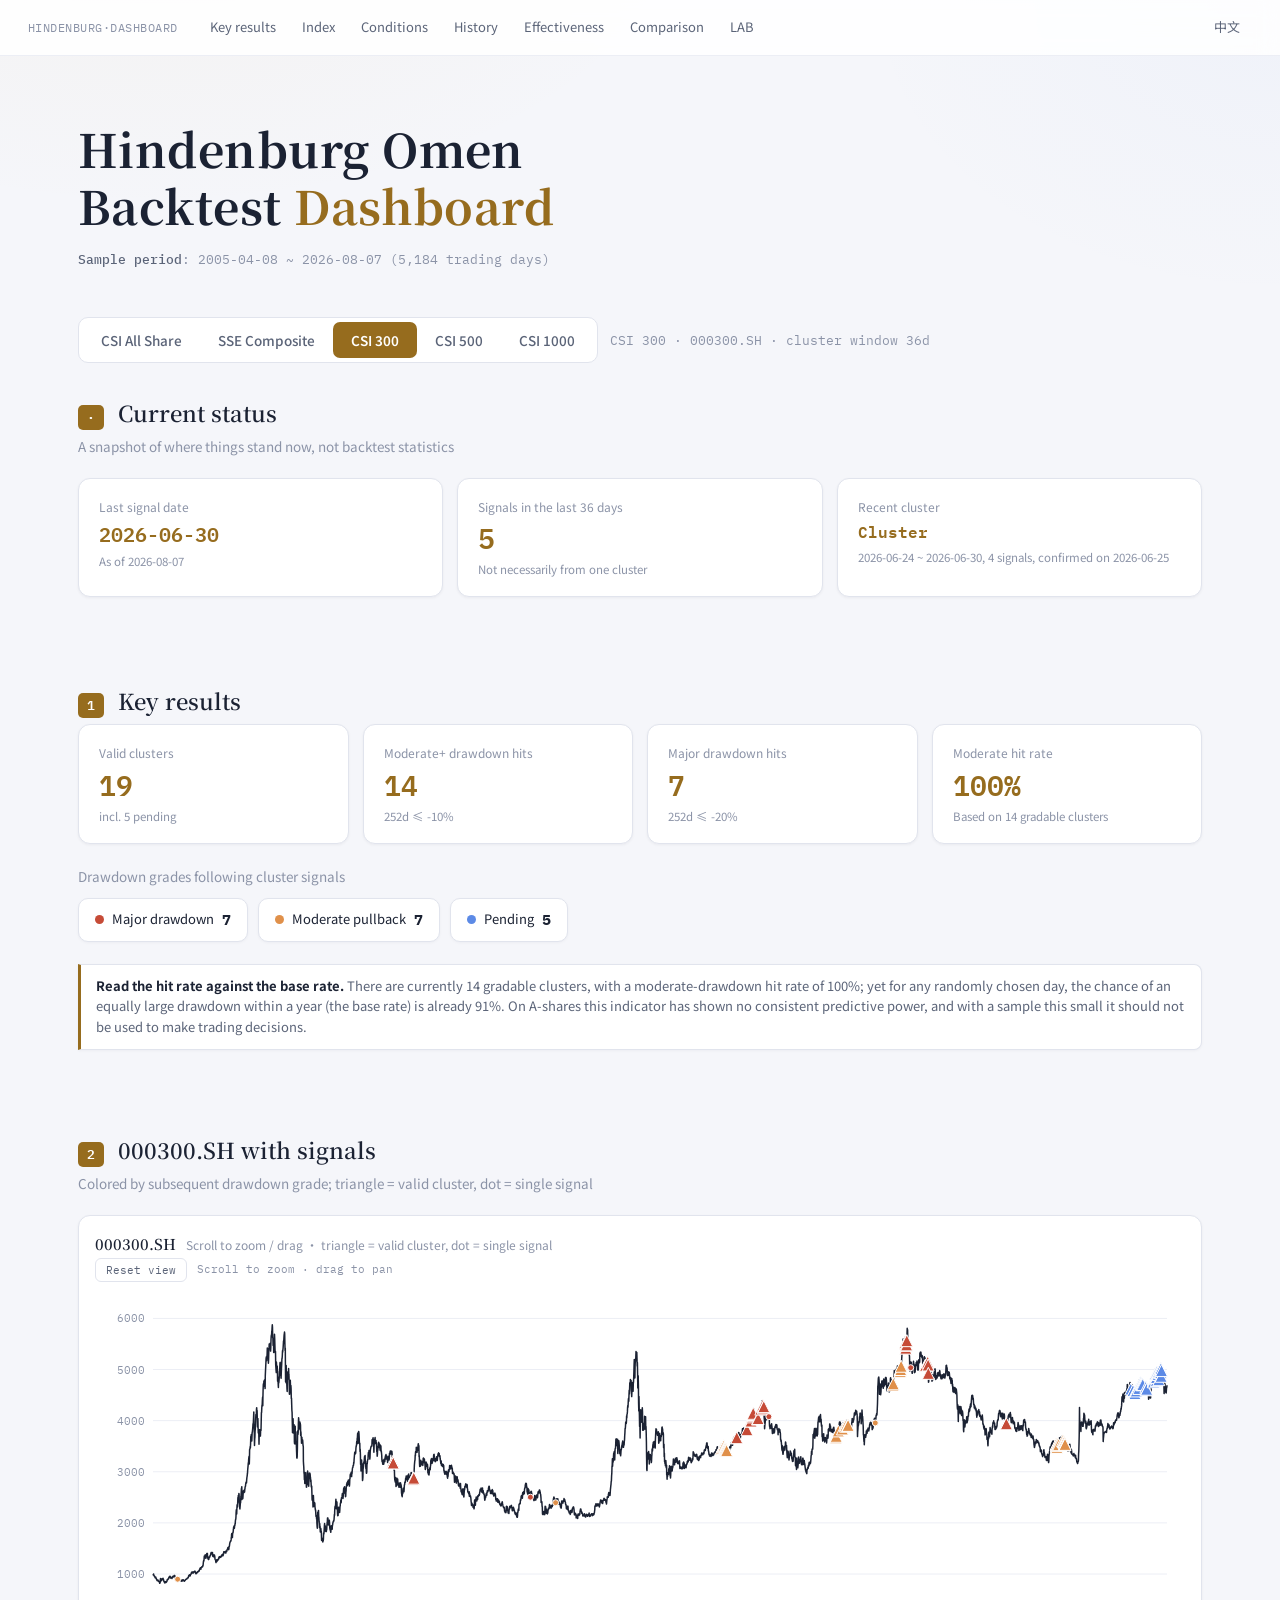
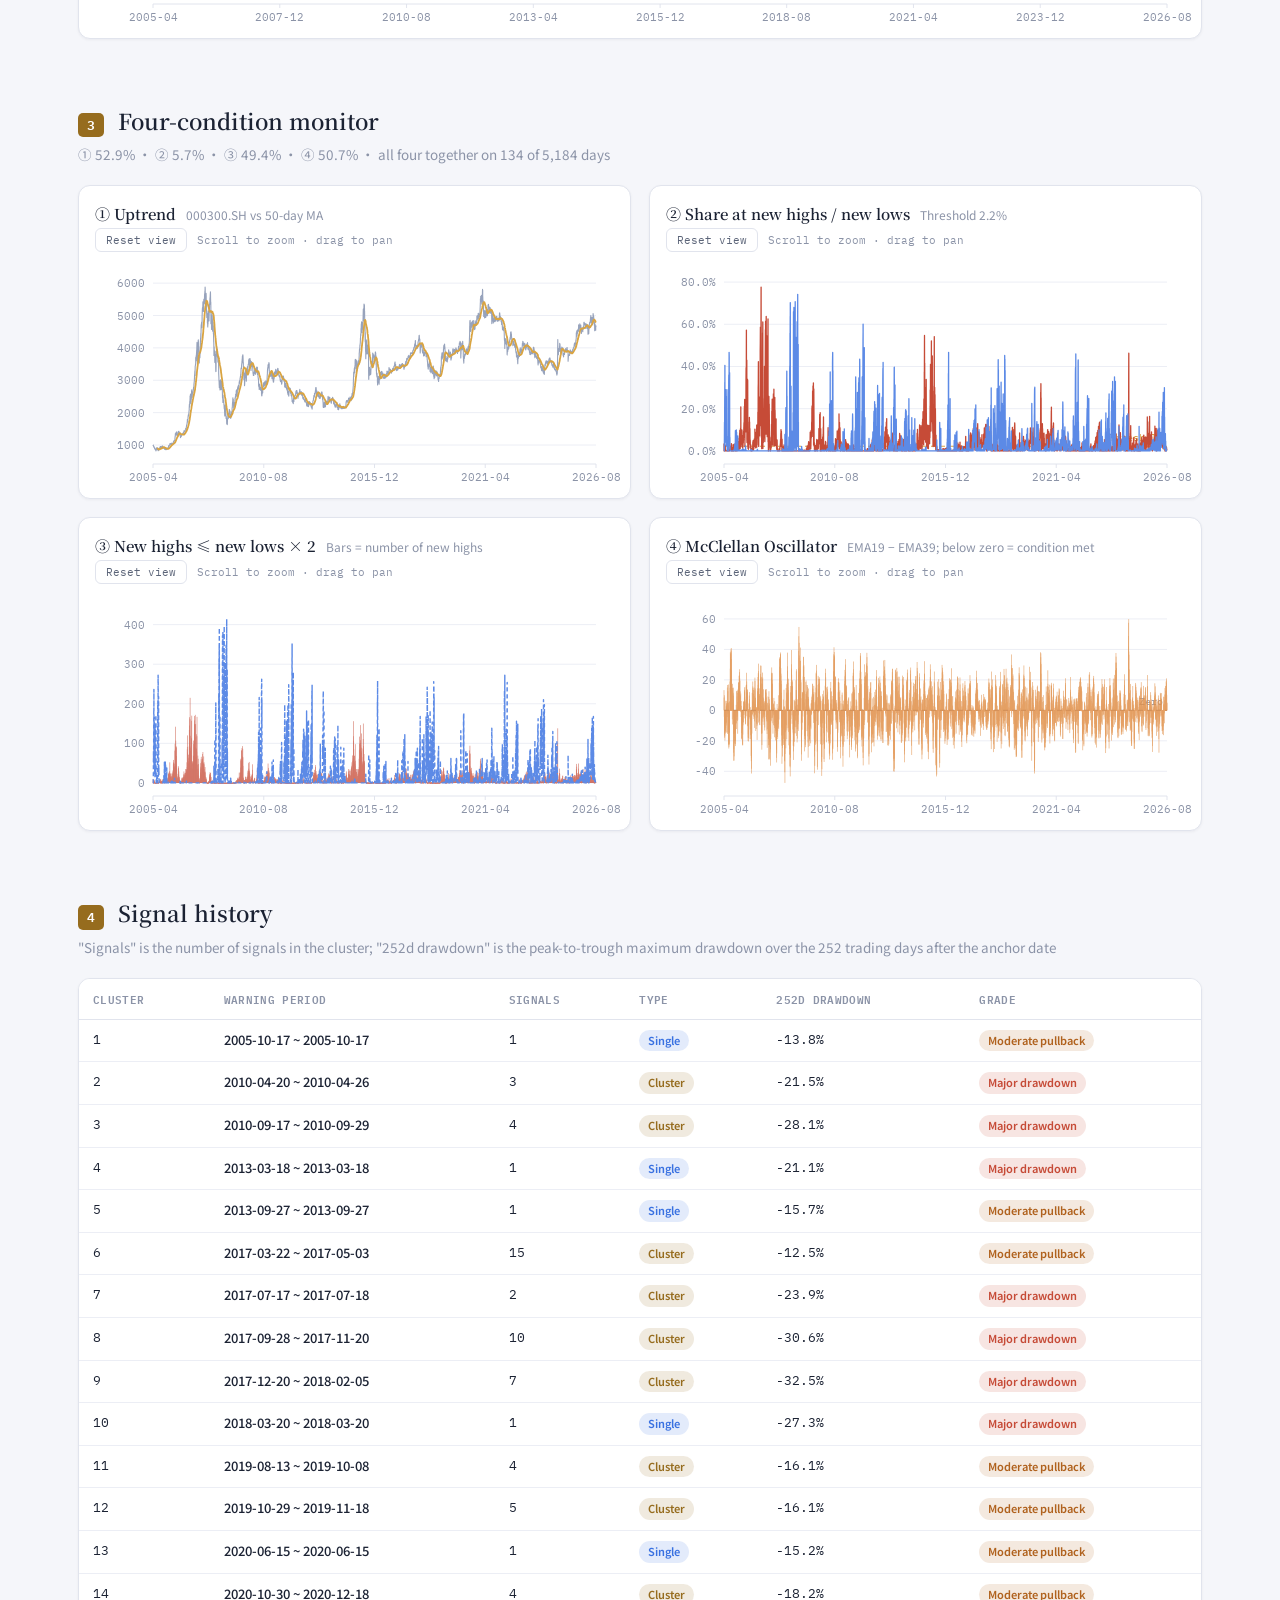
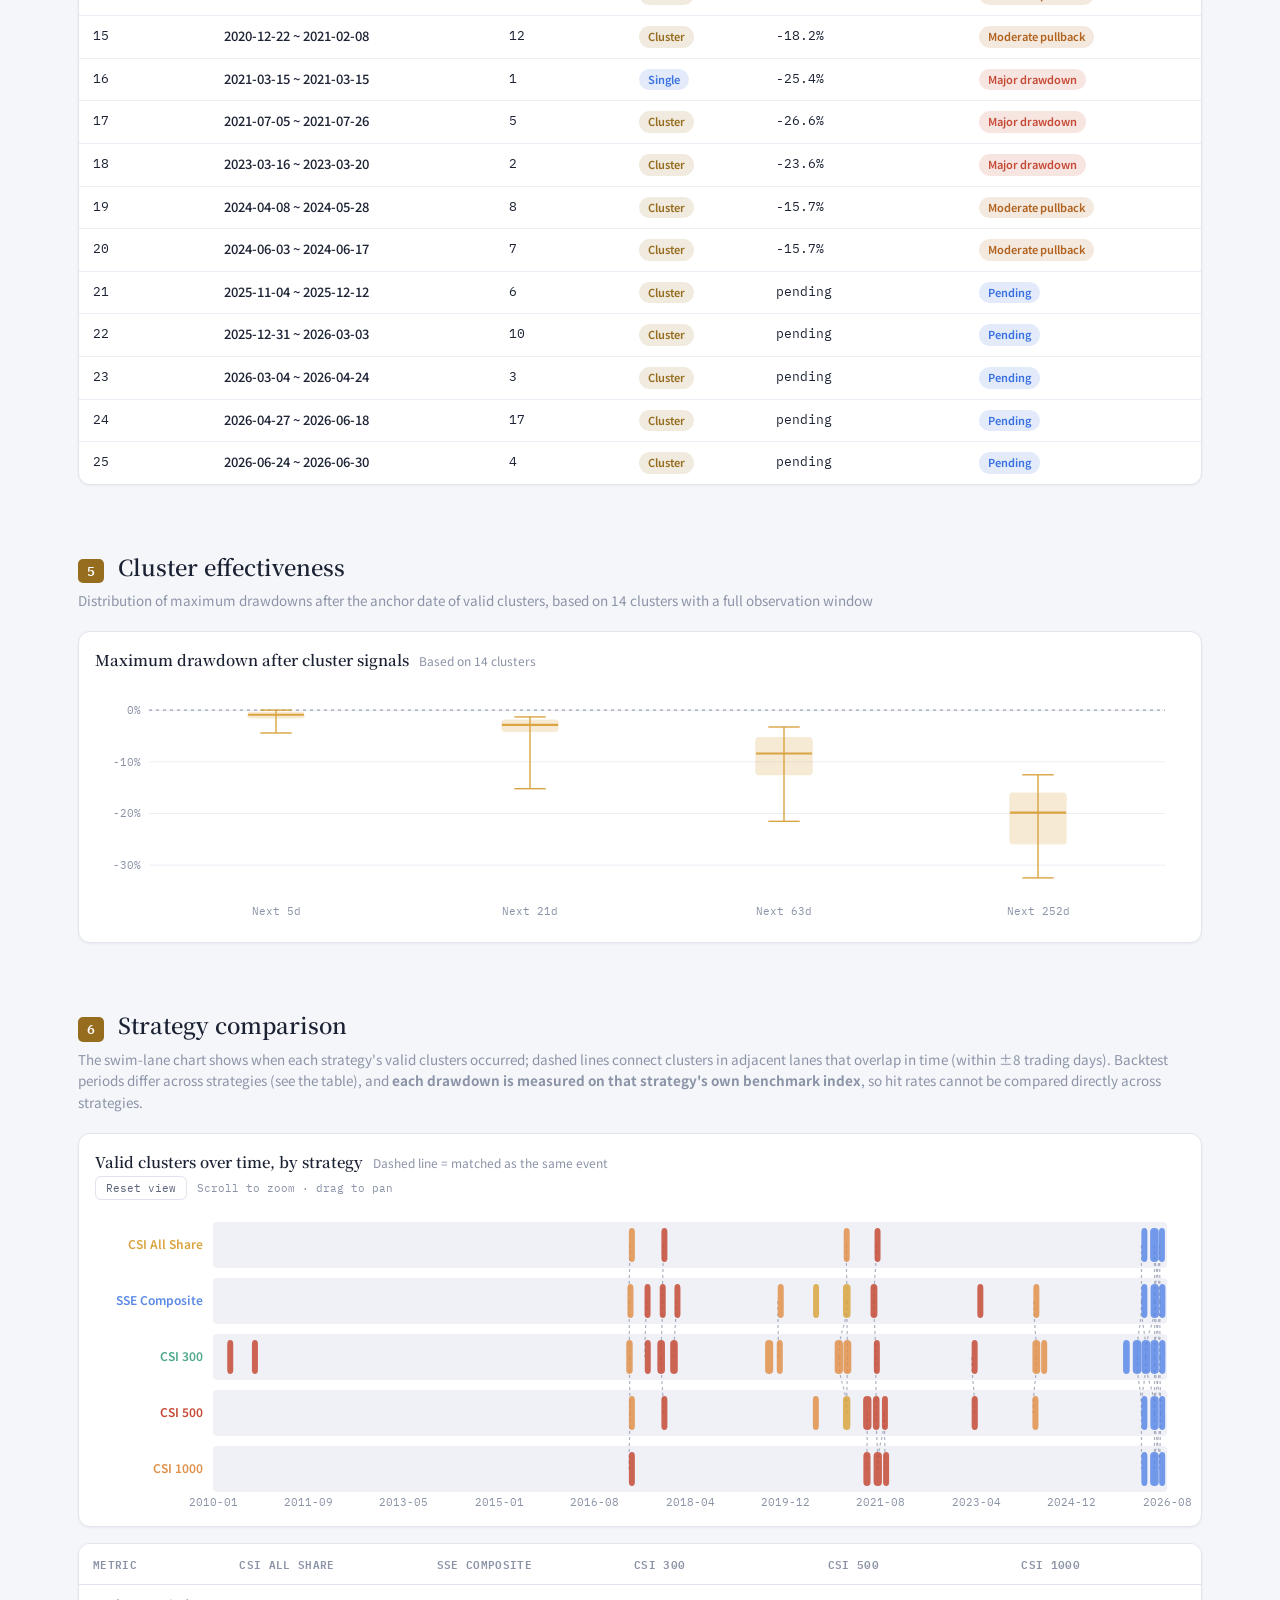
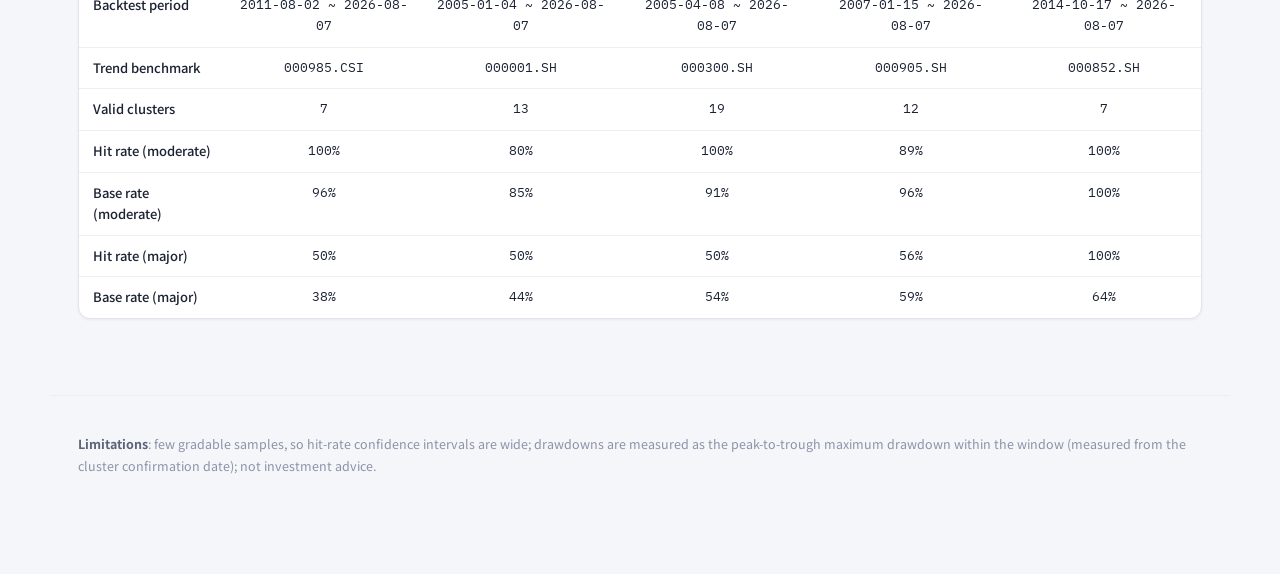
==== commit da1c0d3d: "仪表盘总结段落改为与研究结论一致：命中率需对照基准率，指标无稳定预警能力" ====
--- a/docs/dashboard_en.html
+++ b/docs/dashboard_en.html
@@ -388,9 +388,9 @@
       sc_total: '集群总数', sc_total_foot: (n) => `含 ${n} 个近期信号`,
       sc_mid: '中型以上回撤命中', sc_big: '较大回撤命中', sc_win: (gw, c) => `${gw} 日 ≤ ${c}%`,
       sc_rate: '中型回撤命中率', sc_rate_foot: (n) => `基于 ${n} 个可评估集群`,
-      summary_note: (n) => `集群信号为市场系统性调整的<b>必要非充分条件</b>（触发 ≠ 必跌，但下跌概率抬升），` +
-        `触发时建议提升防御仓位而非直接卖出。存在"假警报"（如流动性宽松期），需结合宏观环境综合判断。` +
-        `当前可评估集群 ${n} 个，样本量有限，结论不宜过度外推。`,
+      summary_note: (n, hit, base) => `<b>命中率要和基准率对照着看。</b>当前可评估集群 ${n} 个，中型回撤命中率 ${hit}；` +
+        `而随便挑一天，未来一年出现同等回撤的概率（基准率）就有 ${base}。` +
+        `在 A 股上，这个指标没有表现出稳定的预警能力，加上样本量很小，不宜据此做交易决策。`,
       trend_title: (src) => `${src} 走势与信号标注`,
       trend_sub: '可滚轮缩放/拖拽 · 三角=有效集群 圆点=单点信号',
       c1_title: '条件① 趋势向上', c1_sub: (src, n) => `${src} vs ${n}日均线`,
@@ -501,10 +501,10 @@
       sc_total: 'Valid clusters', sc_total_foot: (n) => `incl. ${n} pending`,
       sc_mid: 'Moderate+ drawdown hits', sc_big: 'Major drawdown hits', sc_win: (gw, c) => `${gw}d ≤ ${c}%`,
       sc_rate: 'Moderate hit rate', sc_rate_foot: (n) => `Based on ${pl(n, 'gradable cluster')}`,
-      summary_note: (n) => `A cluster signal is a <b>necessary but not sufficient condition</b> for a systematic market correction
-  (a signal ≠ a certain decline, but the odds rise); when it fires, consider a more defensive position rather than selling outright.
-  False alarms happen (e.g. in periods of easy liquidity), so read it alongside the macro backdrop.
-  There are currently ${pl(n, 'gradable cluster')}; with a sample this small, conclusions should not be over-generalised.`,
+      summary_note: (n, hit, base) => `<b>Read the hit rate against the base rate.</b> There are currently ${pl(n, 'gradable cluster')},
+  with a moderate-drawdown hit rate of ${hit}; yet for any randomly chosen day, the chance of an equally large drawdown within a year
+  (the base rate) is already ${base}. On A-shares this indicator has shown no consistent predictive power, and with a sample this small
+  it should not be used to make trading decisions.`,
       trend_title: (src) => `${src} with signals`,
       trend_sub: 'Scroll to zoom / drag · triangle = valid cluster, dot = single signal',
       c1_title: '① Uptrend', c1_sub: (src, n) => `${src} vs ${n}-day MA`,
@@ -1645,7 +1645,9 @@
     document.getElementById('pill-row').innerHTML = order.filter(l => m.level_counts[l])
       .map(l => `<div class="pill"><span class="dot" style="background:${LC[l]}"></span>${v(l)} <b>${m.level_counts[l]}</b></div>`).join('');
 
-    document.getElementById('summary-note').innerHTML = t('summary_note', m.n_gradable);
+    const base = (m.baseline_all || {})[gw];
+    document.getElementById('summary-note').innerHTML =
+      t('summary_note', m.n_gradable, pct(m.hit_rate,0), pct(base ? base.p_mid : null, 0));
 
     // 走势与逐日信号标注
     document.getElementById('trend-title').textContent = t('trend_title', src);
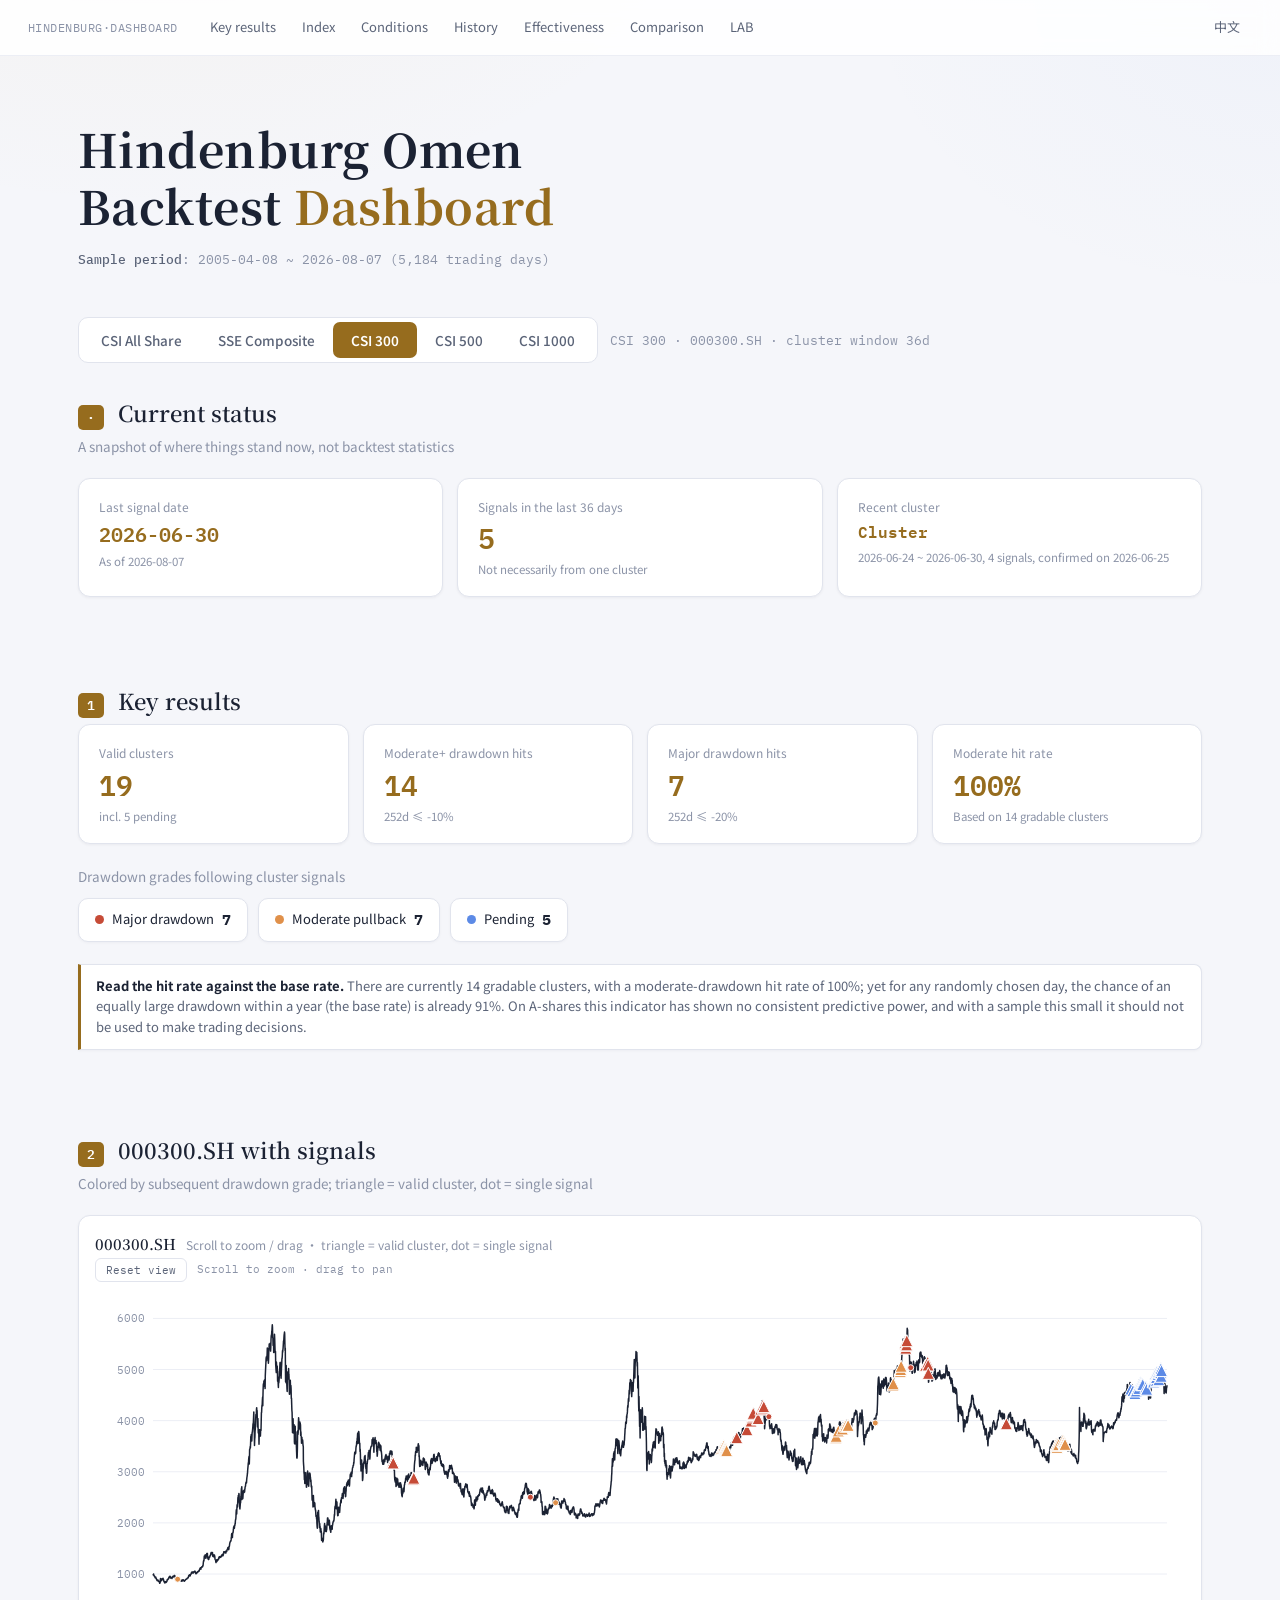
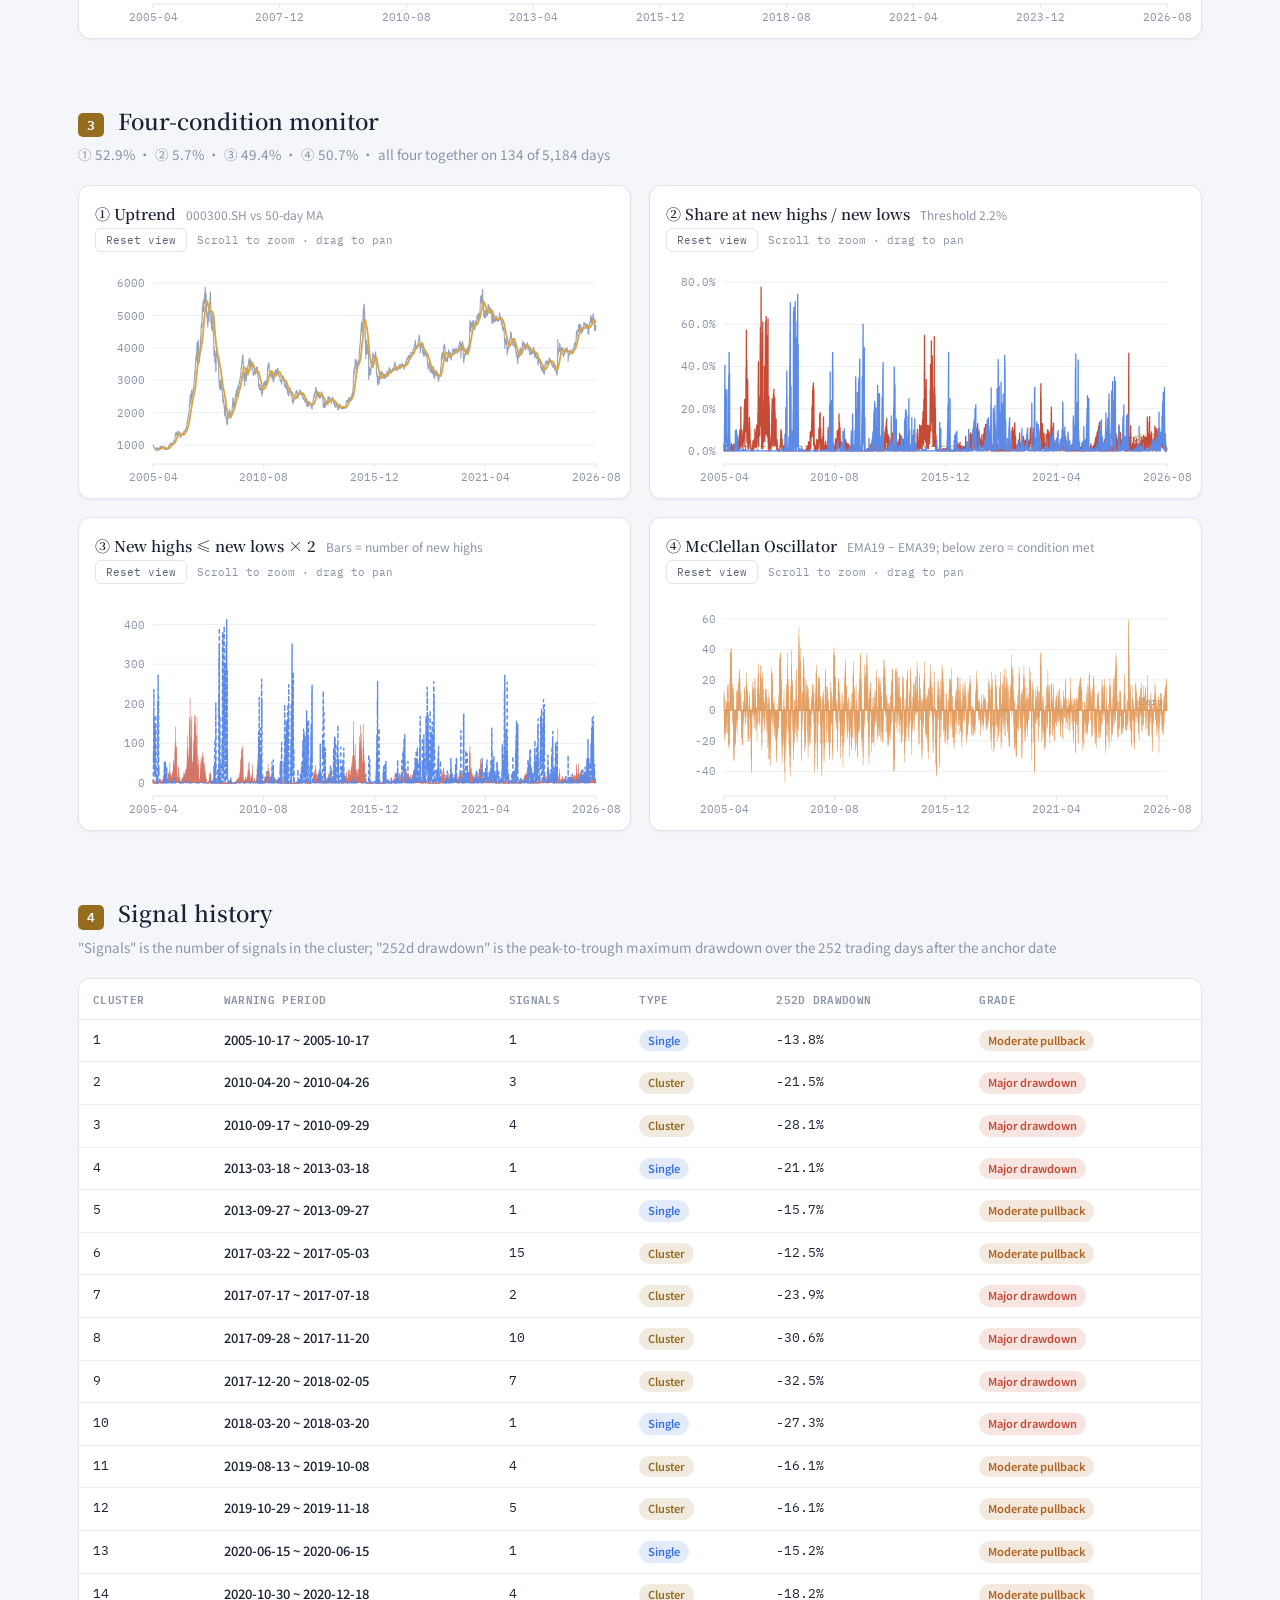
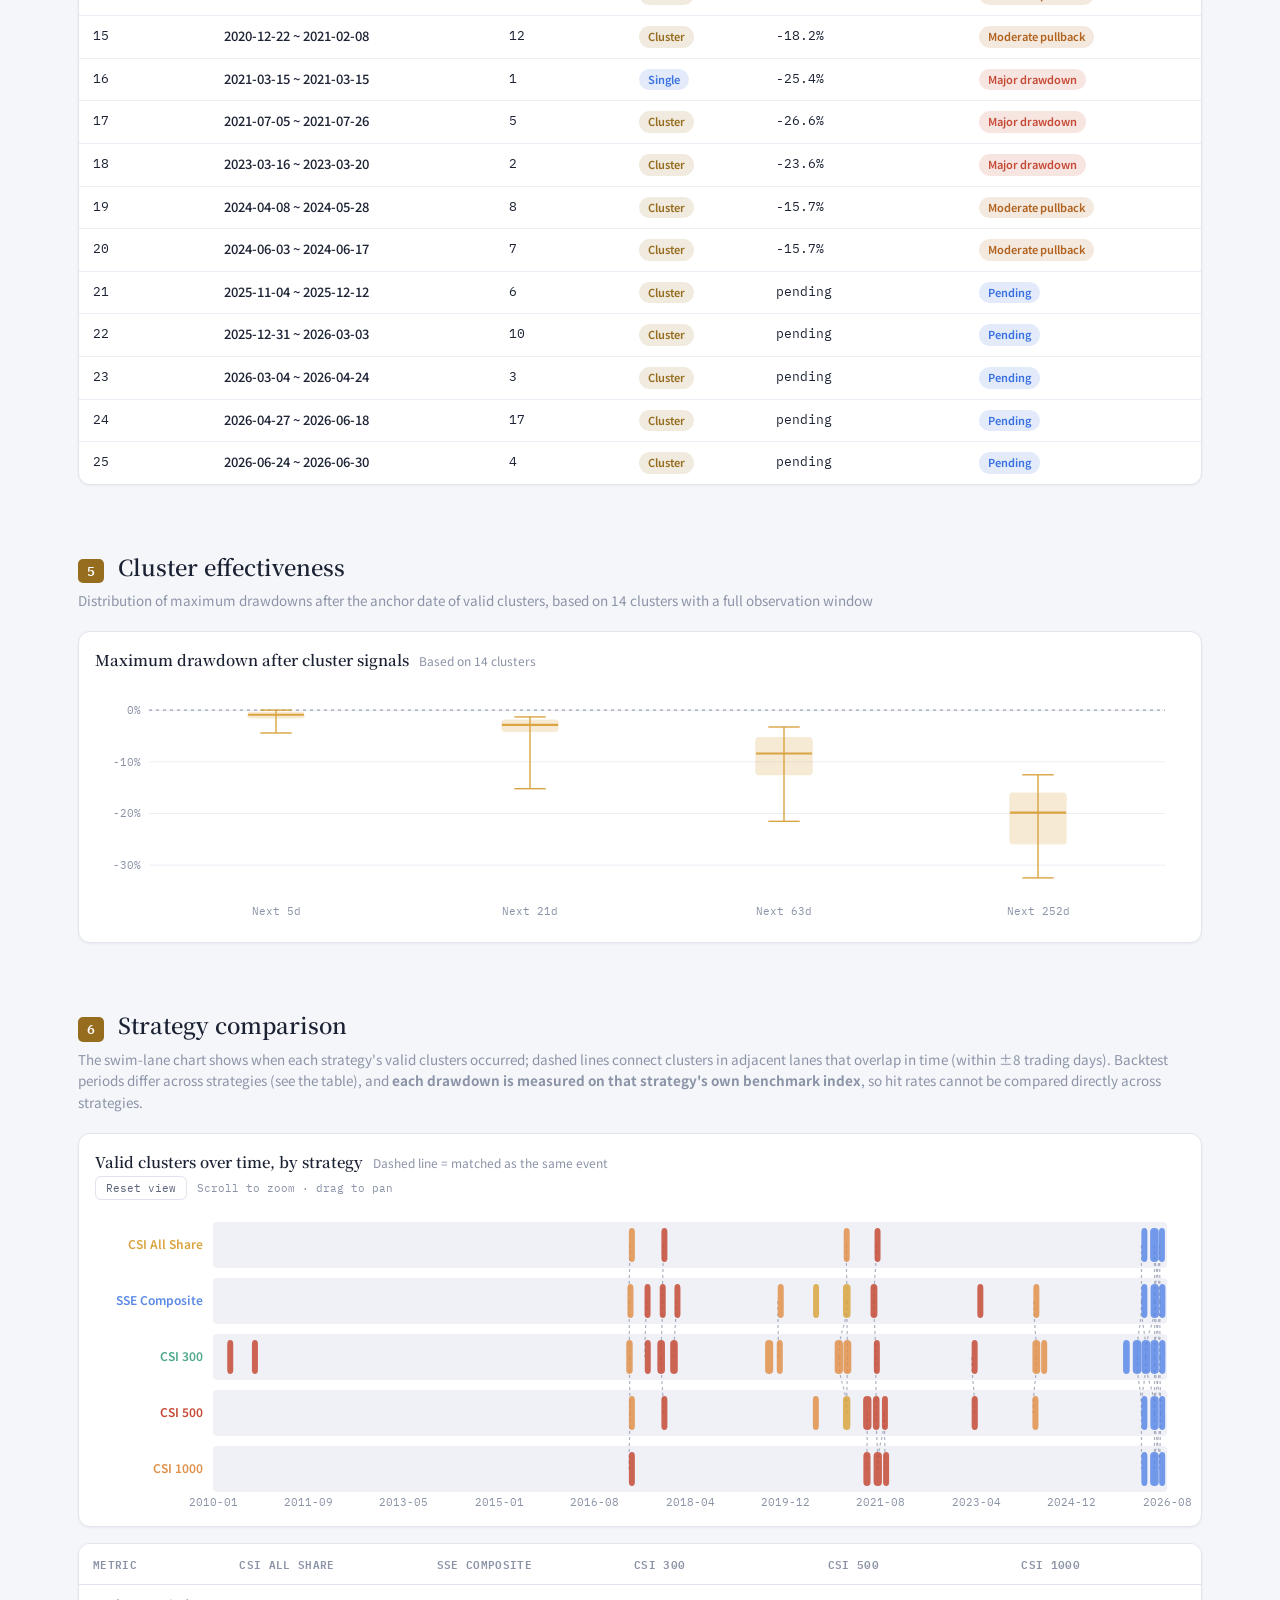
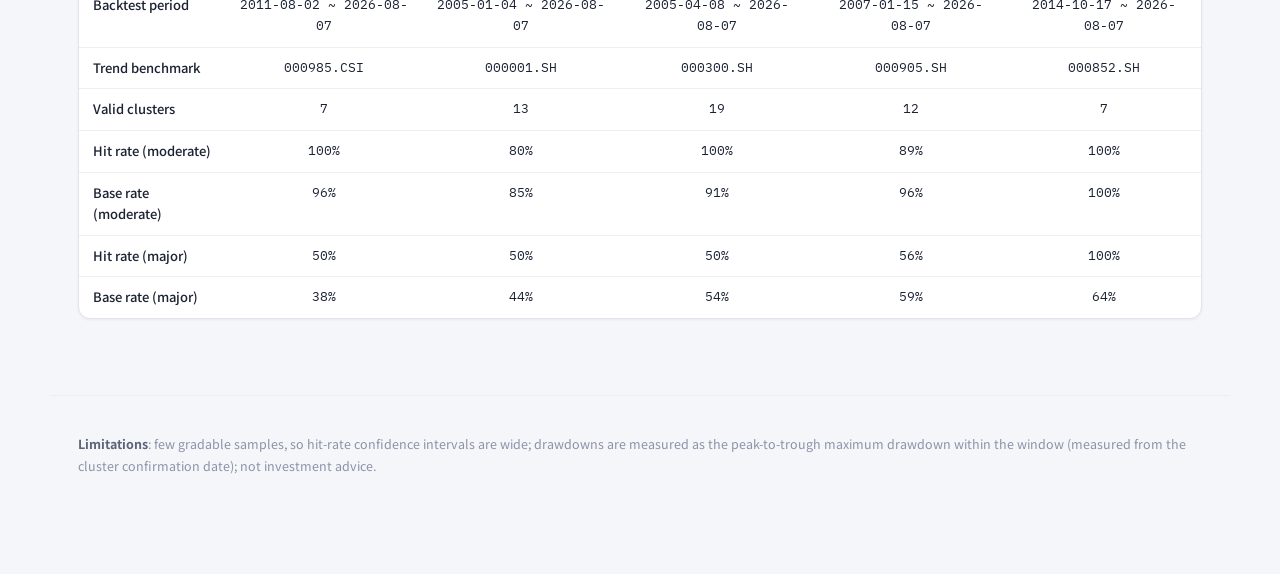
==== commit 67aa8209: "重构为三个 notebook + PostgreSQL 数据库 - 01_数据.ipynb：建表、一次性导入旧版数据文件、聚宽增量更新（额度保护与复权拼接逻辑不变） - 02_回测.ipynb：读库计" ====
--- a/docs/dashboard_en.html
+++ b/docs/dashboard_en.html
@@ -413,18 +413,17 @@
       hero_lab: '参数<em>实验室</em>',
       lab_intro: `拖动左侧滑块，四条件判定、集群划分、回撤评级会立刻重算——因为导出的数据里带着
   指数收盘、新高新低占比、家数、McClellan 值这些<b>中间序列</b>，四个条件都能由它们推出来。
-  计算逻辑与 <code>backtest.py</code> 逐函数对应（已验证结果完全一致）。`,
+  计算逻辑与 <code>02_回测.ipynb</code> 逐函数对应（已验证结果完全一致）。`,
       light_params: '轻参数', light_hint: '这些只依赖已算好的中间序列，改动毫秒级生效。',
       cluster_mode: '集群方式', opt_fixed: 'fixed · 窗口从首日固定', opt_chain: 'chain · 链式延展',
       dd_mode: '回撤口径', opt_peak: 'peak_trough · 窗口内峰谷', opt_from: 'from_signal · 锚点日起最低点',
       reset: '恢复默认',
       heavy_title: '重参数（改这些必须重跑 Python）',
       heavy_note: `这些参数决定了 McClellan 值、新高新低占比这些<b>输入序列本身</b>。
-      浏览器里没有全市场股票面板，算不出来。要改就在 <code>config.py</code> 里改，然后重跑
-      <code>python hindenburg.py clear-cache &amp;&amp; python hindenburg.py export</code>，
-      再 <code>python lab.py</code> 重新生成本页。`,
-      lab_foot1: `<b>如何用</b>：先在这里把轻参数调顺（免费、实时），定下来之后再去 <code>config.py</code>
-  改重参数并重跑。左上角"恢复默认"回到 config.py 里的设定值。`,
+      浏览器里没有全市场股票面板，算不出来。要改就在 <code>02_回测.ipynb</code> 开头的参数里改，
+      重新运行 <code>02_回测</code>，再运行 <code>03_展示</code> 重新生成本页。`,
+      lab_foot1: `<b>如何用</b>：先在这里把轻参数调顺（免费、实时），定下来之后再去 <code>02_回测.ipynb</code>
+  改参数并重跑。左上角"恢复默认"回到 02_回测 里的设定值。`,
       lab_foot2: `<b>注意</b>：调参极易过拟合。样本量本就很小，多试几组总能找到"看起来很准"的组合，
   但那多半是过拟合。`,
       sl_ma_period: '① 趋势均线周期', sl_ma_lookback: '① 均线比较滞后', sl_threshold: '② 新高/新低占比阈值',
@@ -438,7 +437,7 @@
       lab_now: (n, hit, base, ex) => `<b>当前参数</b>：${n} 个可评估集群，中型回撤命中率 ${hit}，` +
         `同期基准率 ${base}，超额 ${ex}。` +
         `样本量本就很小，命中率和基准率的差多半是噪声，不要只盯着命中率数字调参——` +
-        `绿色/红色小字是相对 config.py 默认参数的变化。`,
+        `绿色/红色小字是相对 02_回测 默认参数的变化。`,
       no_index: '指数无数据',
       lab_trend_title: (src) => `${src} 走势与当前参数下的信号`, lab_trend_sub: '可滚轮缩放/拖拽',
       lab_c1: (n) => `条件① MA${n} 上升`, holds: (x) => `触发率 ${x}`,
@@ -527,7 +526,7 @@
       hero_lab: 'Parameter <em>Lab</em>',
       lab_intro: `Drag the sliders on the left and the four conditions, clusters and drawdown grades recompute instantly.
   The exported data carries the <b>intermediate series</b> (index close, share of new highs/lows, counts, McClellan values),
-  from which all four conditions can be derived. The logic mirrors <code>backtest.py</code> function by function
+  from which all four conditions can be derived. The logic mirrors <code>02_回测.ipynb</code> function by function
   (results verified to match exactly).`,
       light_params: 'Light parameters', light_hint: 'These only use precomputed series, so changes take effect in milliseconds.',
       cluster_mode: 'Clustering', opt_fixed: 'fixed · window fixed from first signal', opt_chain: 'chain · extends with each signal',
@@ -535,11 +534,10 @@
       reset: 'Reset to defaults',
       heavy_title: 'Heavy parameters (changing these requires re-running Python)',
       heavy_note: `These parameters determine the <b>input series themselves</b> (McClellan values, shares of new highs/lows).
-      The browser does not have the full stock panel, so it cannot compute them. To change them, edit <code>config.py</code>, run
-      <code>python hindenburg.py clear-cache &amp;&amp; python hindenburg.py export</code>,
-      then <code>python lab.py</code> to rebuild this page.`,
+      The browser does not have the full stock panel, so it cannot compute them. To change them, edit the parameters at the top of
+      <code>02_回测.ipynb</code>, re-run it, then run <code>03_展示.ipynb</code> to rebuild this page.`,
       lab_foot1: `<b>How to use</b>: tune the light parameters here first (free and instant); once settled, change heavy
-  parameters in <code>config.py</code> and re-run. "Reset to defaults" returns to the values in config.py.`,
+  parameters in <code>02_回测.ipynb</code> and re-run. "Reset to defaults" returns to the values set there.`,
       lab_foot2: `<b>Caution</b>: tuning overfits very easily. With samples this small, trying enough combinations will always
   turn up one that "looks accurate", but it is most likely overfitted.`,
       sl_ma_period: '① Trend MA period', sl_ma_lookback: '① MA comparison lag', sl_threshold: '② New high/low share threshold',
@@ -553,7 +551,7 @@
       lab_now: (n, hit, base, ex) => `<b>Current parameters</b>: ${pl(n, 'gradable cluster')}, moderate hit rate ${hit}, ` +
         `base rate ${base}, excess ${ex}. ` +
         `The sample is small, so the gap between hit rate and base rate is mostly noise; don't tune just to push the hit rate up. ` +
-        `The small green/red numbers show the change relative to the defaults in config.py.`,
+        `The small green/red numbers show the change relative to the defaults in 02_回测.ipynb.`,
       no_index: 'No index data',
       lab_trend_title: (src) => `${src} with signals under the current parameters`, lab_trend_sub: 'Scroll to zoom / drag',
       lab_c1: (n) => `① MA${n} rising`, holds: (x) => `Holds ${x}`,
@@ -1198,11 +1196,11 @@
 <script>/* ============================================================
    backtest.js —— 回测核心的 JS 镜像
 
-   逐行对应 hindenburg.py 里的 build_signals / build_clusters /
+   逐行对应 02_回测.ipynb 里的 build_signals / build_clusters /
    evaluate / summarize。参数实验室靠它在浏览器里
    重算轻参数, 不需要重跑 Python。
 
-   能重算的只有轻参数(见 config.py 的 LIGHT_KEYS): 四条件判定用的
+   能重算的只有轻参数(见 02_回测.ipynb 的 LIGHT_KEYS): 四条件判定用的
    阈值、集群窗口、评级分界。重参数(EMA周期/52周窗口/可交易域规则)
    决定的是 mcclellan、high_ratio 这些输入序列本身, 浏览器里没有
    全市场股票面板, 算不出来, 必须重跑 Python。
@@ -1580,7 +1578,7 @@
 })();
 </script>
 <script>
-window.__DATA__ = {"ashare": {"strategy": "中证全指", "benchmark": "000985.CSI", "index_source": "000985.CSI", "state_rule": "rule_default", "params": {"ma_period": 50, "ma_lookback": 5, "trend_mode": "ma_rising", "threshold": 0.022, "hl_ratio": 2.0, "cluster_window": 36, "cluster_min": 2, "cluster_mode": "fixed", "dd_mode": "peak_trough", "dd_anchor": "confirm", "grade_window": 252, "dd_windows": [5, 21, 63, 252], "grade_cuts": [-0.2, -0.1, -0.05], "ema_short": 19, "ema_long": 39, "mc_norm": "raw", "hl_window": 252, "hl_min_periods": 200, "warmup": 260, "exclude_boards": ["BJ"], "include_exchanges": [], "min_coverage": 0.5}, "heavy_keys": ["ema_long", "ema_short", "exclude_boards", "hl_min_periods", "hl_window", "include_exchanges", "mc_norm", "min_coverage", "warmup"], "meta": {"start": "2011-08-02", "end": "2026-08-07", "n_days": 3647, "signal_days": 56, "cond_rate": {"cond1": 0.5017822868110776, "cond2": 0.030161776802851658, "cond3": 0.4343295859610639, "cond4": 0.4990403071017274}, "n_clusters_total": 11, "n_clusters_valid": 7, "n_gradable": 4, "hit_mid": 4, "hit_big": 2, "hit_rate": 1.0, "hit_rate_big": 0.5, "level_counts": {"近期信号": 3, "中型回调": 2, "较大回撤": 2}, "cluster_box": {"5": {"n": 4, "median": -0.01006427520805292, "q1": -0.017701128969449725, "q3": -0.007792792010806432, "min": -0.03588613236426996, "max": -0.005703900308437149}, "21": {"n": 4, "median": -0.05923081463416924, "q1": -0.07478639102893739, "q3": -0.040818174706114346, "min": -0.08724192032653455, "max": -0.01979145480865696}, "63": {"n": 4, "median": -0.08100831644743522, "q1": -0.09615173883284261, "q3": -0.0681878921389881, "min": -0.11046070043597411, "max": -0.060847924766737393}, "252": {"n": 4, "median": -0.20801805765410636, "q1": -0.2969260673743607, "q3": -0.12965571454947325, "min": -0.34775808133472363, "max": -0.11046070043597411}}, "window_hits": {"5": {"n": 7, "hit_mid": 0, "hit_big": 0, "rate_mid": 0.0, "rate_big": 0.0, "excess_mid": -0.013179571663920923, "excess_big": -0.0008237232289950577}, "21": {"n": 7, "hit_mid": 1, "hit_big": 0, "rate_mid": 0.14285714285714285, "rate_big": 0.0, "excess_mid": 0.017374517374517368, "excess_big": -0.01709873138444567}, "63": {"n": 6, "hit_mid": 2, "hit_big": 0, "rate_mid": 0.3333333333333333, "rate_big": 0.0, "excess_mid": -0.09551711309523814, "excess_big": -0.06584821428571429}, "252": {"n": 4, "hit_mid": 4, "hit_big": 2, "rate_mid": 1.0, "rate_big": 0.5, "excess_mid": 0.04359351988217963, "excess_big": 0.1223858615611193}}, "baseline_all": {"5": {"n": 3642, "median": -0.015293665497002729, "p_small": 0.07605711147721032, "p_mid": 0.013179571663920923, "p_big": 0.0008237232289950577}, "21": {"n": 3626, "median": -0.046316403172629306, "p_small": 0.4376723662437948, "p_mid": 0.12548262548262548, "p_big": 0.01709873138444567}, "63": {"n": 3584, "median": -0.09044584517617943, "p_small": 0.837890625, "p_mid": 0.42885044642857145, "p_big": 0.06584821428571429}, "252": {"n": 3395, "median": -0.16863429119529094, "p_small": 1.0, "p_mid": 0.9564064801178204, "p_big": 0.3776141384388807}}, "baseline_uptrend": {"5": {"n": 1830, "median": -0.014380453479853283, "p_small": 0.07595628415300547, "p_mid": 0.014754098360655738, "p_big": 0.0}, "21": {"n": 1830, "median": -0.047073550500006944, "p_small": 0.45956284153005467, "p_mid": 0.10765027322404372, "p_big": 0.023497267759562842}, "63": {"n": 1789, "median": -0.08564582932982245, "p_small": 0.8490776970374511, "p_mid": 0.3761878144214645, "p_big": 0.06316377864728899}, "252": {"n": 1633, "median": -0.16503803184667842, "p_small": 1.0, "p_mid": 0.9724433557868953, "p_big": 0.40477648499693814}}, "excess": {"vs_all": 0.04359351988217963, "vs_uptrend": 0.027556644213104664}, "excess_big": {"vs_all": 0.1223858615611193, "vs_uptrend": 0.09522351500306186}, "status": {"as_of": "2026-08-07", "window": 36, "last_signal_date": "2026-06-30", "recent_signal_count": 8, "active_cluster": {"id": 11, "type": "有效集群", "start": "2026-06-22", "end": "2026-06-30", "count": 7, "confirm_date": "2026-06-23"}}}, "signal_days": [{"date": "2017-04-10", "index": 1379, "level": "中型回调", "cluster_id": 1}, {"date": "2017-04-12", "index": 1381, "level": "中型回调", "cluster_id": 1}, {"date": "2017-04-20", "index": 1387, "level": "中型回调", "cluster_id": 1}, {"date": "2017-10-30", "index": 1516, "level": "较大回撤", "cluster_id": 2}, {"date": "2017-10-31", "index": 1517, "level": "较大回撤", "cluster_id": 2}, {"date": "2017-11-06", "index": 1521, "level": "较大回撤", "cluster_id": 2}, {"date": "2017-11-07", "index": 1522, "level": "较大回撤", "cluster_id": 2}, {"date": "2017-11-13", "index": 1526, "level": "较大回撤", "cluster_id": 2}, {"date": "2017-11-21", "index": 1532, "level": "较大回撤", "cluster_id": 2}, {"date": "2019-11-04", "index": 2006, "level": "中型回调", "cluster_id": null}, {"date": "2020-06-29", "index": 2163, "level": "中型回调", "cluster_id": null}, {"date": "2020-12-23", "index": 2284, "level": "中型回调", "cluster_id": 5}, {"date": "2020-12-24", "index": 2285, "level": "中型回调", "cluster_id": 5}, {"date": "2020-12-25", "index": 2286, "level": "中型回调", "cluster_id": 5}, {"date": "2020-12-28", "index": 2287, "level": "中型回调", "cluster_id": 5}, {"date": "2020-12-30", "index": 2289, "level": "中型回调", "cluster_id": 5}, {"date": "2021-01-07", "index": 2294, "level": "中型回调", "cluster_id": 5}, {"date": "2021-01-08", "index": 2295, "level": "中型回调", "cluster_id": 5}, {"date": "2021-01-12", "index": 2297, "level": "中型回调", "cluster_id": 5}, {"date": "2021-01-25", "index": 2306, "level": "中型回调", "cluster_id": 5}, {"date": "2021-07-08", "index": 2414, "level": "较大回撤", "cluster_id": 6}, {"date": "2021-07-15", "index": 2419, "level": "较大回撤", "cluster_id": 6}, {"date": "2021-07-16", "index": 2420, "level": "较大回撤", "cluster_id": 6}, {"date": "2021-07-19", "index": 2421, "level": "较大回撤", "cluster_id": 6}, {"date": "2021-07-20", "index": 2422, "level": "较大回撤", "cluster_id": 6}, {"date": "2021-07-23", "index": 2425, "level": "较大回撤", "cluster_id": 6}, {"date": "2021-07-26", "index": 2426, "level": "较大回撤", "cluster_id": 6}, {"date": "2021-07-29", "index": 2429, "level": "较大回撤", "cluster_id": 6}, {"date": "2023-04-20", "index": 2847, "level": "较大回撤", "cluster_id": null}, {"date": "2024-04-15", "index": 3084, "level": "中型回调", "cluster_id": null}, {"date": "2026-03-03", "index": 3538, "level": "近期信号", "cluster_id": 9}, {"date": "2026-03-04", "index": 3539, "level": "近期信号", "cluster_id": 9}, {"date": "2026-04-24", "index": 3575, "level": "近期信号", "cluster_id": 10}, {"date": "2026-04-28", "index": 3577, "level": "近期信号", "cluster_id": 10}, {"date": "2026-05-14", "index": 3586, "level": "近期信号", "cluster_id": 10}, {"date": "2026-05-15", "index": 3587, "level": "近期信号", "cluster_id": 10}, {"date": "2026-05-18", "index": 3588, "level": "近期信号", "cluster_id": 10}, {"date": "2026-05-20", "index": 3590, "level": "近期信号", "cluster_id": 10}, {"date": "2026-05-22", "index": 3592, "level": "近期信号", "cluster_id": 10}, {"date": "2026-05-25", "index": 3593, "level": "近期信号", "cluster_id": 10}, {"date": "2026-05-26", "index": 3594, "level": "近期信号", "cluster_id": 10}, {"date": "2026-05-27", "index": 3595, "level": "近期信号", "cluster_id": 10}, {"date": "2026-05-28", "index": 3596, "level": "近期信号", "cluster_id": 10}, {"date": "2026-06-03", "index": 3600, "level": "近期信号", "cluster_id": 10}, {"date": "2026-06-04", "index": 3601, "level": "近期信号", "cluster_id": 10}, {"date": "2026-06-09", "index": 3604, "level": "近期信号", "cluster_id": 10}, {"date": "2026-06-15", "index": 3608, "level": "近期信号", "cluster_id": 10}, {"date": "2026-06-17", "index": 3610, "level": "近期信号", "cluster_id": 10}, {"date": "2026-06-18", "index": 3611, "level": "近期信号", "cluster_id": 10}, {"date": "2026-06-22", "index": 3612, "level": "近期信号", "cluster_id": 11}, {"date": "2026-06-23", "index": 3613, "level": "近期信号", "cluster_id": 11}, {"date": "2026-06-24", "index": 3614, "level": "近期信号", "cluster_id": 11}, {"date": "2026-06-25", "index": 3615, "level": "近期信号", "cluster_id": 11}, {"date": "2026-06-26", "index": 3616, "level": "近期信号", "cluster_id": 11}, {"date": "2026-06-29", "index": 3617, "level": "近期信号", "cluster_id": 11}, {"date": "2026-06-30", "index": 3618, "level": "近期信号", "cluster_id": 11}], "index_pre": {"dates": [], "index_close": []}, "series": {"dates": ["2011-08-02", "2011-08-03", "2011-08-04", "2011-08-05", "2011-08-08", "2011-08-09", "2011-08-10", "2011-08-11", "2011-08-12", "2011-08-15", "2011-08-16", "2011-08-17", "2011-08-18", "2011-08-19", "2011-08-22", "2011-08-23", "2011-08-24", "2011-08-25", "2011-08-26", "2011-08-29", "2011-08-30", "2011-08-31", "2011-09-01", "2011-09-02", "2011-09-05", "2011-09-06", "2011-09-07", "2011-09-08", "2011-09-09", "2011-09-13", "2011-09-14", "2011-09-15", "2011-09-16", "2011-09-19", "2011-09-20", "2011-09-21", "2011-09-22", "2011-09-23", "2011-09-26", "2011-09-27", "2011-09-28", "2011-09-29", "2011-09-30", "2011-10-10", "2011-10-11", "2011-10-12", "2011-10-13", "2011-10-14", "2011-10-17", "2011-10-18", "2011-10-19", "2011-10-20", "2011-10-21", "2011-10-24", "2011-10-25", "2011-10-26", "2011-10-27", "2011-10-28", "2011-10-31", "2011-11-01", "2011-11-02", "2011-11-03", "2011-11-04", "2011-11-07", "2011-11-08", "2011-11-09", "2011-11-10", "2011-11-11", "2011-11-14", "2011-11-15", "2011-11-16", "2011-11-17", "2011-11-18", "2011-11-21", "2011-11-22", "2011-11-23", "2011-11-24", "2011-11-25", "2011-11-28", "2011-11-29", "2011-11-30", "2011-12-01", "2011-12-02", "2011-12-05", "2011-12-06", "2011-12-07", "2011-12-08", "2011-12-09", "2011-12-12", "2011-12-13", "2011-12-14", "2011-12-15", "2011-12-16", "2011-12-19", "2011-12-20", "2011-12-21", "2011-12-22", "2011-12-23", "2011-12-26", "2011-12-27", "2011-12-28", "2011-12-29", "2011-12-30", "2012-01-04", "2012-01-05", "2012-01-06", "2012-01-09", "2012-01-10", "2012-01-11", "2012-01-12", "2012-01-13", "2012-01-16", "2012-01-17", "2012-01-18", "2012-01-19", "2012-01-20", "2012-01-30", "2012-01-31", "2012-02-01", "2012-02-02", "2012-02-03", "2012-02-06", "2012-02-07", "2012-02-08", "2012-02-09", "2012-02-10", "2012-02-13", "2012-02-14", "2012-02-15", "2012-02-16", "2012-02-17", "2012-02-20", "2012-02-21", "2012-02-22", "2012-02-23", "2012-02-24", "2012-02-27", "2012-02-28", "2012-02-29", "2012-03-01", "2012-03-02", "2012-03-05", "2012-03-06", "2012-03-07", "2012-03-08", "2012-03-09", "2012-03-12", "2012-03-13", "2012-03-14", "2012-03-15", "2012-03-16", "2012-03-19", "2012-03-20", "2012-03-21", "2012-03-22", "2012-03-23", "2012-03-26", "2012-03-27", "2012-03-28", "2012-03-29", "2012-03-30", "2012-04-05", "2012-04-06", "2012-04-09", "2012-04-10", "2012-04-11", "2012-04-12", "2012-04-13", "2012-04-16", "2012-04-17", "2012-04-18", "2012-04-19", "2012-04-20", "2012-04-23", "2012-04-24", "2012-04-25", "2012-04-26", "2012-04-27", "2012-05-02", "2012-05-03", "2012-05-04", "2012-05-07", "2012-05-08", "2012-05-09", "2012-05-10", "2012-05-11", "2012-05-14", "2012-05-15", "2012-05-16", "2012-05-17", "2012-05-18", "2012-05-21", "2012-05-22", "2012-05-23", "2012-05-24", "2012-05-25", "2012-05-28", "2012-05-29", "2012-05-30", "2012-05-31", "2012-06-01", "2012-06-04", "2012-06-05", "2012-06-06", "2012-06-07", "2012-06-08", "2012-06-11", "2012-06-12", "2012-06-13", "2012-06-14", "2012-06-15", "2012-06-18", "2012-06-19", "2012-06-20", "2012-06-21", "2012-06-25", "2012-06-26", "2012-06-27", "2012-06-28", "2012-06-29", "2012-07-02", "2012-07-03", "2012-07-04", "2012-07-05", "2012-07-06", "2012-07-09", "2012-07-10", "2012-07-11", "2012-07-12", "2012-07-13", "2012-07-16", "2012-07-17", "2012-07-18", "2012-07-19", "2012-07-20", "2012-07-23", "2012-07-24", "2012-07-25", "2012-07-26", "2012-07-27", "2012-07-30", "2012-07-31", "2012-08-01", "2012-08-02", "2012-08-03", "2012-08-06", "2012-08-07", "2012-08-08", "2012-08-09", "2012-08-10", "2012-08-13", "2012-08-14", "2012-08-15", "2012-08-16", "2012-08-17", "2012-08-20", "2012-08-21", "2012-08-22", "2012-08-23", "2012-08-24", "2012-08-27", "2012-08-28", "2012-08-29", "2012-08-30", "2012-08-31", "2012-09-03", "2012-09-04", "2012-09-05", "2012-09-06", "2012-09-07", "2012-09-10", "2012-09-11", "2012-09-12", "2012-09-13", "2012-09-14", "2012-09-17", "2012-09-18", "2012-09-19", "2012-09-20", "2012-09-21", "2012-09-24", "2012-09-25", "2012-09-26", "2012-09-27", "2012-09-28", "2012-10-08", "2012-10-09", "2012-10-10", "2012-10-11", "2012-10-12", "2012-10-15", "2012-10-16", "2012-10-17", "2012-10-18", "2012-10-19", "2012-10-22", "2012-10-23", "2012-10-24", "2012-10-25", "2012-10-26", "2012-10-29", "2012-10-30", "2012-10-31", "2012-11-01", "2012-11-02", "2012-11-05", "2012-11-06", "2012-11-07", "2012-11-08", "2012-11-09", "2012-11-12", "2012-11-13", "2012-11-14", "2012-11-15", "2012-11-16", "2012-11-19", "2012-11-20", "2012-11-21", "2012-11-22", "2012-11-23", "2012-11-26", "2012-11-27", "2012-11-28", "2012-11-29", "2012-11-30", "2012-12-03", "2012-12-04", "2012-12-05", "2012-12-06", "2012-12-07", "2012-12-10", "2012-12-11", "2012-12-12", "2012-12-13", "2012-12-14", "2012-12-17", "2012-12-18", "2012-12-19", "2012-12-20", "2012-12-21", "2012-12-24", "2012-12-25", "2012-12-26", "2012-12-27", "2012-12-28", "2012-12-31", "2013-01-04", "2013-01-07", "2013-01-08", "2013-01-09", "2013-01-10", "2013-01-11", "2013-01-14", "2013-01-15", "2013-01-16", "2013-01-17", "2013-01-18", "2013-01-21", "2013-01-22", "2013-01-23", "2013-01-24", "2013-01-25", "2013-01-28", "2013-01-29", "2013-01-30", "2013-01-31", "2013-02-01", "2013-02-04", "2013-02-05", "2013-02-06", "2013-02-07", "2013-02-08", "2013-02-18", "2013-02-19", "2013-02-20", "2013-02-21", "2013-02-22", "2013-02-25", "2013-02-26", "2013-02-27", "2013-02-28", "2013-03-01", "2013-03-04", "2013-03-05", "2013-03-06", "2013-03-07", "2013-03-08", "2013-03-11", "2013-03-12", "2013-03-13", "2013-03-14", "2013-03-15", "2013-03-18", "2013-03-19", "2013-03-20", "2013-03-21", "2013-03-22", "2013-03-25", "2013-03-26", "2013-03-27", "2013-03-28", "2013-03-29", "2013-04-01", "2013-04-02", "2013-04-03", "2013-04-08", "2013-04-09", "2013-04-10", "2013-04-11", "2013-04-12", "2013-04-15", "2013-04-16", "2013-04-17", "2013-04-18", "2013-04-19", "2013-04-22", "2013-04-23", "2013-04-24", "2013-04-25", "2013-04-26", "2013-05-02", "2013-05-03", "2013-05-06", "2013-05-07", "2013-05-08", "2013-05-09", "2013-05-10", "2013-05-13", "2013-05-14", "2013-05-15", "2013-05-16", "2013-05-17", "2013-05-20", "2013-05-21", "2013-05-22", "2013-05-23", "2013-05-24", "2013-05-27", "2013-05-28", "2013-05-29", "2013-05-30", "2013-05-31", "2013-06-03", "2013-06-04", "2013-06-05", "2013-06-06", "2013-06-07", "2013-06-13", "2013-06-14", "2013-06-17", "2013-06-18", "2013-06-19", "2013-06-20", "2013-06-21", "2013-06-24", "2013-06-25", "2013-06-26", "2013-06-27", "2013-06-28", "2013-07-01", "2013-07-02", "2013-07-03", "2013-07-04", "2013-07-05", "2013-07-08", "2013-07-09", "2013-07-10", "2013-07-11", "2013-07-12", "2013-07-15", "2013-07-16", "2013-07-17", "2013-07-18", "2013-07-19", "2013-07-22", "2013-07-23", "2013-07-24", "2013-07-25", "2013-07-26", "2013-07-29", "2013-07-30", "2013-07-31", "2013-08-01", "2013-08-02", "2013-08-05", "2013-08-06", "2013-08-07", "2013-08-08", "2013-08-09", "2013-08-12", "2013-08-13", "2013-08-14", "2013-08-15", "2013-08-16", "2013-08-19", "2013-08-20", "2013-08-21", "2013-08-22", "2013-08-23", "2013-08-26", "2013-08-27", "2013-08-28", "2013-08-29", "2013-08-30", "2013-09-02", "2013-09-03", "2013-09-04", "2013-09-05", "2013-09-06", "2013-09-09", "2013-09-10", "2013-09-11", "2013-09-12", "2013-09-13", "2013-09-16", "2013-09-17", "2013-09-18", "2013-09-23", "2013-09-24", "2013-09-25", "2013-09-26", "2013-09-27", "2013-09-30", "2013-10-08", "2013-10-09", "2013-10-10", "2013-10-11", "2013-10-14", "2013-10-15", "2013-10-16", "2013-10-17", "2013-10-18", "2013-10-21", "2013-10-22", "2013-10-23", "2013-10-24", "2013-10-25", "2013-10-28", "2013-10-29", "2013-10-30", "2013-10-31", "2013-11-01", "2013-11-04", "2013-11-05", "2013-11-06", "2013-11-07", "2013-11-08", "2013-11-11", "2013-11-12", "2013-11-13", "2013-11-14", "2013-11-15", "2013-11-18", "2013-11-19", "2013-11-20", "2013-11-21", "2013-11-22", "2013-11-25", "2013-11-26", "2013-11-27", "2013-11-28", "2013-11-29", "2013-12-02", "2013-12-03", "2013-12-04", "2013-12-05", "2013-12-06", "2013-12-09", "2013-12-10", "2013-12-11", "2013-12-12", "2013-12-13", "2013-12-16", "2013-12-17", "2013-12-18", "2013-12-19", "2013-12-20", "2013-12-23", "2013-12-24", "2013-12-25", "2013-12-26", "2013-12-27", "2013-12-30", "2013-12-31", "2014-01-02", "2014-01-03", "2014-01-06", "2014-01-07", "2014-01-08", "2014-01-09", "2014-01-10", "2014-01-13", "2014-01-14", "2014-01-15", "2014-01-16", "2014-01-17", "2014-01-20", "2014-01-21", "2014-01-22", "2014-01-23", "2014-01-24", "2014-01-27", "2014-01-28", "2014-01-29", "2014-01-30", "2014-02-07", "2014-02-10", "2014-02-11", "2014-02-12", "2014-02-13", "2014-02-14", "2014-02-17", "2014-02-18", "2014-02-19", "2014-02-20", "2014-02-21", "2014-02-24", "2014-02-25", "2014-02-26", "2014-02-27", "2014-02-28", "2014-03-03", "2014-03-04", "2014-03-05", "2014-03-06", "2014-03-07", "2014-03-10", "2014-03-11", "2014-03-12", "2014-03-13", "2014-03-14", "2014-03-17", "2014-03-18", "2014-03-19", "2014-03-20", "2014-03-21", "2014-03-24", "2014-03-25", "2014-03-26", "2014-03-27", "2014-03-28", "2014-03-31", "2014-04-01", "2014-04-02", "2014-04-03", "2014-04-04", "2014-04-08", "2014-04-09", "2014-04-10", "2014-04-11", "2014-04-14", "2014-04-15", "2014-04-16", "2014-04-17", "2014-04-18", "2014-04-21", "2014-04-22", "2014-04-23", "2014-04-24", "2014-04-25", "2014-04-28", "2014-04-29", "2014-04-30", "2014-05-05", "2014-05-06", "2014-05-07", "2014-05-08", "2014-05-09", "2014-05-12", "2014-05-13", "2014-05-14", "2014-05-15", "2014-05-16", "2014-05-19", "2014-05-20", "2014-05-21", "2014-05-22", "2014-05-23", "2014-05-26", "2014-05-27", "2014-05-28", "2014-05-29", "2014-05-30", "2014-06-03", "2014-06-04", "2014-06-05", "2014-06-06", "2014-06-09", "2014-06-10", "2014-06-11", "2014-06-12", "2014-06-13", "2014-06-16", "2014-06-17", "2014-06-18", "2014-06-19", "2014-06-20", "2014-06-23", "2014-06-24", "2014-06-25", "2014-06-26", "2014-06-27", "2014-06-30", "2014-07-01", "2014-07-02", "2014-07-03", "2014-07-04", "2014-07-07", "2014-07-08", "2014-07-09", "2014-07-10", "2014-07-11", "2014-07-14", "2014-07-15", "2014-07-16", "2014-07-17", "2014-07-18", "2014-07-21", "2014-07-22", "2014-07-23", "2014-07-24", "2014-07-25", "2014-07-28", "2014-07-29", "2014-07-30", "2014-07-31", "2014-08-01", "2014-08-04", "2014-08-05", "2014-08-06", "2014-08-07", "2014-08-08", "2014-08-11", "2014-08-12", "2014-08-13", "2014-08-14", "2014-08-15", "2014-08-18", "2014-08-19", "2014-08-20", "2014-08-21", "2014-08-22", "2014-08-25", "2014-08-26", "2014-08-27", "2014-08-28", "2014-08-29", "2014-09-01", "2014-09-02", "2014-09-03", "2014-09-04", "2014-09-05", "2014-09-09", "2014-09-10", "2014-09-11", "2014-09-12", "2014-09-15", "2014-09-16", "2014-09-17", "2014-09-18", "2014-09-19", "2014-09-22", "2014-09-23", "2014-09-24", "2014-09-25", "2014-09-26", "2014-09-29", "2014-09-30", "2014-10-08", "2014-10-09", "2014-10-10", "2014-10-13", "2014-10-14", "2014-10-15", "2014-10-16", "2014-10-17", "2014-10-20", "2014-10-21", "2014-10-22", "2014-10-23", "2014-10-24", "2014-10-27", "2014-10-28", "2014-10-29", "2014-10-30", "2014-10-31", "2014-11-03", "2014-11-04", "2014-11-05", "2014-11-06", "2014-11-07", "2014-11-10", "2014-11-11", "2014-11-12", "2014-11-13", "2014-11-14", "2014-11-17", "2014-11-18", "2014-11-19", "2014-11-20", "2014-11-21", "2014-11-24", "2014-11-25", "2014-11-26", "2014-11-27", "2014-11-28", "2014-12-01", "2014-12-02", "2014-12-03", "2014-12-04", "2014-12-05", "2014-12-08", "2014-12-09", "2014-12-10", "2014-12-11", "2014-12-12", "2014-12-15", "2014-12-16", "2014-12-17", "2014-12-18", "2014-12-19", "2014-12-22", "2014-12-23", "2014-12-24", "2014-12-25", "2014-12-26", "2014-12-29", "2014-12-30", "2014-12-31", "2015-01-05", "2015-01-06", "2015-01-07", "2015-01-08", "2015-01-09", "2015-01-12", "2015-01-13", "2015-01-14", "2015-01-15", "2015-01-16", "2015-01-19", "2015-01-20", "2015-01-21", "2015-01-22", "2015-01-23", "2015-01-26", "2015-01-27", "2015-01-28", "2015-01-29", "2015-01-30", "2015-02-02", "2015-02-03", "2015-02-04", "2015-02-05", "2015-02-06", "2015-02-09", "2015-02-10", "2015-02-11", "2015-02-12", "2015-02-13", "2015-02-16", "2015-02-17", "2015-02-25", "2015-02-26", "2015-02-27", "2015-03-02", "2015-03-03", "2015-03-04", "2015-03-05", "2015-03-06", "2015-03-09", "2015-03-10", "2015-03-11", "2015-03-12", "2015-03-13", "2015-03-16", "2015-03-17", "2015-03-18", "2015-03-19", "2015-03-20", "2015-03-23", "2015-03-24", "2015-03-25", "2015-03-26", "2015-03-27", "2015-03-30", "2015-03-31", "2015-04-01", "2015-04-02", "2015-04-03", "2015-04-07", "2015-04-08", "2015-04-09", "2015-04-10", "2015-04-13", "2015-04-14", "2015-04-15", "2015-04-16", "2015-04-17", "2015-04-20", "2015-04-21", "2015-04-22", "2015-04-23", "2015-04-24", "2015-04-27", "2015-04-28", "2015-04-29", "2015-04-30", "2015-05-04", "2015-05-05", "2015-05-06", "2015-05-07", "2015-05-08", "2015-05-11", "2015-05-12", "2015-05-13", "2015-05-14", "2015-05-15", "2015-05-18", "2015-05-19", "2015-05-20", "2015-05-21", "2015-05-22", "2015-05-25", "2015-05-26", "2015-05-27", "2015-05-28", "2015-05-29", "2015-06-01", "2015-06-02", "2015-06-03", "2015-06-04", "2015-06-05", "2015-06-08", "2015-06-09", "2015-06-10", "2015-06-11", "2015-06-12", "2015-06-15", "2015-06-16", "2015-06-17", "2015-06-18", "2015-06-19", "2015-06-23", "2015-06-24", "2015-06-25", "2015-06-26", "2015-06-29", "2015-06-30", "2015-07-01", "2015-07-02", "2015-07-03", "2015-07-06", "2015-07-07", "2015-07-08", "2015-07-09", "2015-07-10", "2015-07-13", "2015-07-14", "2015-07-15", "2015-07-16", "2015-07-17", "2015-07-20", "2015-07-21", "2015-07-22", "2015-07-23", "2015-07-24", "2015-07-27", "2015-07-28", "2015-07-29", "2015-07-30", "2015-07-31", "2015-08-03", "2015-08-04", "2015-08-05", "2015-08-06", "2015-08-07", "2015-08-10", "2015-08-11", "2015-08-12", "2015-08-13", "2015-08-14", "2015-08-17", "2015-08-18", "2015-08-19", "2015-08-20", "2015-08-21", "2015-08-24", "2015-08-25", "2015-08-26", "2015-08-27", "2015-08-28", "2015-08-31", "2015-09-01", "2015-09-02", "2015-09-07", "2015-09-08", "2015-09-09", "2015-09-10", "2015-09-11", "2015-09-14", "2015-09-15", "2015-09-16", "2015-09-17", "2015-09-18", "2015-09-21", "2015-09-22", "2015-09-23", "2015-09-24", "2015-09-25", "2015-09-28", "2015-09-29", "2015-09-30", "2015-10-08", "2015-10-09", "2015-10-12", "2015-10-13", "2015-10-14", "2015-10-15", "2015-10-16", "2015-10-19", "2015-10-20", "2015-10-21", "2015-10-22", "2015-10-23", "2015-10-26", "2015-10-27", "2015-10-28", "2015-10-29", "2015-10-30", "2015-11-02", "2015-11-03", "2015-11-04", "2015-11-05", "2015-11-06", "2015-11-09", "2015-11-10", "2015-11-11", "2015-11-12", "2015-11-13", "2015-11-16", "2015-11-17", "2015-11-18", "2015-11-19", "2015-11-20", "2015-11-23", "2015-11-24", "2015-11-25", "2015-11-26", "2015-11-27", "2015-11-30", "2015-12-01", "2015-12-02", "2015-12-03", "2015-12-04", "2015-12-07", "2015-12-08", "2015-12-09", "2015-12-10", "2015-12-11", "2015-12-14", "2015-12-15", "2015-12-16", "2015-12-17", "2015-12-18", "2015-12-21", "2015-12-22", "2015-12-23", "2015-12-24", "2015-12-25", "2015-12-28", "2015-12-29", "2015-12-30", "2015-12-31", "2016-01-04", "2016-01-05", "2016-01-06", "2016-01-07", "2016-01-08", "2016-01-11", "2016-01-12", "2016-01-13", "2016-01-14", "2016-01-15", "2016-01-18", "2016-01-19", "2016-01-20", "2016-01-21", "2016-01-22", "2016-01-25", "2016-01-26", "2016-01-27", "2016-01-28", "2016-01-29", "2016-02-01", "2016-02-02", "2016-02-03", "2016-02-04", "2016-02-05", "2016-02-15", "2016-02-16", "2016-02-17", "2016-02-18", "2016-02-19", "2016-02-22", "2016-02-23", "2016-02-24", "2016-02-25", "2016-02-26", "2016-02-29", "2016-03-01", "2016-03-02", "2016-03-03", "2016-03-04", "2016-03-07", "2016-03-08", "2016-03-09", "2016-03-10", "2016-03-11", "2016-03-14", "2016-03-15", "2016-03-16", "2016-03-17", "2016-03-18", "2016-03-21", "2016-03-22", "2016-03-23", "2016-03-24", "2016-03-25", "2016-03-28", "2016-03-29", "2016-03-30", "2016-03-31", "2016-04-01", "2016-04-05", "2016-04-06", "2016-04-07", "2016-04-08", "2016-04-11", "2016-04-12", "2016-04-13", "2016-04-14", "2016-04-15", "2016-04-18", "2016-04-19", "2016-04-20", "2016-04-21", "2016-04-22", "2016-04-25", "2016-04-26", "2016-04-27", "2016-04-28", "2016-04-29", "2016-05-03", "2016-05-04", "2016-05-05", "2016-05-06", "2016-05-09", "2016-05-10", "2016-05-11", "2016-05-12", "2016-05-13", "2016-05-16", "2016-05-17", "2016-05-18", "2016-05-19", "2016-05-20", "2016-05-23", "2016-05-24", "2016-05-25", "2016-05-26", "2016-05-27", "2016-05-30", "2016-05-31", "2016-06-01", "2016-06-02", "2016-06-03", "2016-06-06", "2016-06-07", "2016-06-08", "2016-06-13", "2016-06-14", "2016-06-15", "2016-06-16", "2016-06-17", "2016-06-20", "2016-06-21", "2016-06-22", "2016-06-23", "2016-06-24", "2016-06-27", "2016-06-28", "2016-06-29", "2016-06-30", "2016-07-01", "2016-07-04", "2016-07-05", "2016-07-06", "2016-07-07", "2016-07-08", "2016-07-11", "2016-07-12", "2016-07-13", "2016-07-14", "2016-07-15", "2016-07-18", "2016-07-19", "2016-07-20", "2016-07-21", "2016-07-22", "2016-07-25", "2016-07-26", "2016-07-27", "2016-07-28", "2016-07-29", "2016-08-01", "2016-08-02", "2016-08-03", "2016-08-04", "2016-08-05", "2016-08-08", "2016-08-09", "2016-08-10", "2016-08-11", "2016-08-12", "2016-08-15", "2016-08-16", "2016-08-17", "2016-08-18", "2016-08-19", "2016-08-22", "2016-08-23", "2016-08-24", "2016-08-25", "2016-08-26", "2016-08-29", "2016-08-30", "2016-08-31", "2016-09-01", "2016-09-02", "2016-09-05", "2016-09-06", "2016-09-07", "2016-09-08", "2016-09-09", "2016-09-12", "2016-09-13", "2016-09-14", "2016-09-19", "2016-09-20", "2016-09-21", "2016-09-22", "2016-09-23", "2016-09-26", "2016-09-27", "2016-09-28", "2016-09-29", "2016-09-30", "2016-10-10", "2016-10-11", "2016-10-12", "2016-10-13", "2016-10-14", "2016-10-17", "2016-10-18", "2016-10-19", "2016-10-20", "2016-10-21", "2016-10-24", "2016-10-25", "2016-10-26", "2016-10-27", "2016-10-28", "2016-10-31", "2016-11-01", "2016-11-02", "2016-11-03", "2016-11-04", "2016-11-07", "2016-11-08", "2016-11-09", "2016-11-10", "2016-11-11", "2016-11-14", "2016-11-15", "2016-11-16", "2016-11-17", "2016-11-18", "2016-11-21", "2016-11-22", "2016-11-23", "2016-11-24", "2016-11-25", "2016-11-28", "2016-11-29", "2016-11-30", "2016-12-01", "2016-12-02", "2016-12-05", "2016-12-06", "2016-12-07", "2016-12-08", "2016-12-09", "2016-12-12", "2016-12-13", "2016-12-14", "2016-12-15", "2016-12-16", "2016-12-19", "2016-12-20", "2016-12-21", "2016-12-22", "2016-12-23", "2016-12-26", "2016-12-27", "2016-12-28", "2016-12-29", "2016-12-30", "2017-01-03", "2017-01-04", "2017-01-05", "2017-01-06", "2017-01-09", "2017-01-10", "2017-01-11", "2017-01-12", "2017-01-13", "2017-01-16", "2017-01-17", "2017-01-18", "2017-01-19", "2017-01-20", "2017-01-23", "2017-01-24", "2017-01-25", "2017-01-26", "2017-02-03", "2017-02-06", "2017-02-07", "2017-02-08", "2017-02-09", "2017-02-10", "2017-02-13", "2017-02-14", "2017-02-15", "2017-02-16", "2017-02-17", "2017-02-20", "2017-02-21", "2017-02-22", "2017-02-23", "2017-02-24", "2017-02-27", "2017-02-28", "2017-03-01", "2017-03-02", "2017-03-03", "2017-03-06", "2017-03-07", "2017-03-08", "2017-03-09", "2017-03-10", "2017-03-13", "2017-03-14", "2017-03-15", "2017-03-16", "2017-03-17", "2017-03-20", "2017-03-21", "2017-03-22", "2017-03-23", "2017-03-24", "2017-03-27", "2017-03-28", "2017-03-29", "2017-03-30", "2017-03-31", "2017-04-05", "2017-04-06", "2017-04-07", "2017-04-10", "2017-04-11", "2017-04-12", "2017-04-13", "2017-04-14", "2017-04-17", "2017-04-18", "2017-04-19", "2017-04-20", "2017-04-21", "2017-04-24", "2017-04-25", "2017-04-26", "2017-04-27", "2017-04-28", "2017-05-02", "2017-05-03", "2017-05-04", "2017-05-05", "2017-05-08", "2017-05-09", "2017-05-10", "2017-05-11", "2017-05-12", "2017-05-15", "2017-05-16", "2017-05-17", "2017-05-18", "2017-05-19", "2017-05-22", "2017-05-23", "2017-05-24", "2017-05-25", "2017-05-26", "2017-05-31", "2017-06-01", "2017-06-02", "2017-06-05", "2017-06-06", "2017-06-07", "2017-06-08", "2017-06-09", "2017-06-12", "2017-06-13", "2017-06-14", "2017-06-15", "2017-06-16", "2017-06-19", "2017-06-20", "2017-06-21", "2017-06-22", "2017-06-23", "2017-06-26", "2017-06-27", "2017-06-28", "2017-06-29", "2017-06-30", "2017-07-03", "2017-07-04", "2017-07-05", "2017-07-06", "2017-07-07", "2017-07-10", "2017-07-11", "2017-07-12", "2017-07-13", "2017-07-14", "2017-07-17", "2017-07-18", "2017-07-19", "2017-07-20", "2017-07-21", "2017-07-24", "2017-07-25", "2017-07-26", "2017-07-27", "2017-07-28", "2017-07-31", "2017-08-01", "2017-08-02", "2017-08-03", "2017-08-04", "2017-08-07", "2017-08-08", "2017-08-09", "2017-08-10", "2017-08-11", "2017-08-14", "2017-08-15", "2017-08-16", "2017-08-17", "2017-08-18", "2017-08-21", "2017-08-22", "2017-08-23", "2017-08-24", "2017-08-25", "2017-08-28", "2017-08-29", "2017-08-30", "2017-08-31", "2017-09-01", "2017-09-04", "2017-09-05", "2017-09-06", "2017-09-07", "2017-09-08", "2017-09-11", "2017-09-12", "2017-09-13", "2017-09-14", "2017-09-15", "2017-09-18", "2017-09-19", "2017-09-20", "2017-09-21", "2017-09-22", "2017-09-25", "2017-09-26", "2017-09-27", "2017-09-28", "2017-09-29", "2017-10-09", "2017-10-10", "2017-10-11", "2017-10-12", "2017-10-13", "2017-10-16", "2017-10-17", "2017-10-18", "2017-10-19", "2017-10-20", "2017-10-23", "2017-10-24", "2017-10-25", "2017-10-26", "2017-10-27", "2017-10-30", "2017-10-31", "2017-11-01", "2017-11-02", "2017-11-03", "2017-11-06", "2017-11-07", "2017-11-08", "2017-11-09", "2017-11-10", "2017-11-13", "2017-11-14", "2017-11-15", "2017-11-16", "2017-11-17", "2017-11-20", "2017-11-21", "2017-11-22", "2017-11-23", "2017-11-24", "2017-11-27", "2017-11-28", "2017-11-29", "2017-11-30", "2017-12-01", "2017-12-04", "2017-12-05", "2017-12-06", "2017-12-07", "2017-12-08", "2017-12-11", "2017-12-12", "2017-12-13", "2017-12-14", "2017-12-15", "2017-12-18", "2017-12-19", "2017-12-20", "2017-12-21", "2017-12-22", "2017-12-25", "2017-12-26", "2017-12-27", "2017-12-28", "2017-12-29", "2018-01-02", "2018-01-03", "2018-01-04", "2018-01-05", "2018-01-08", "2018-01-09", "2018-01-10", "2018-01-11", "2018-01-12", "2018-01-15", "2018-01-16", "2018-01-17", "2018-01-18", "2018-01-19", "2018-01-22", "2018-01-23", "2018-01-24", "2018-01-25", "2018-01-26", "2018-01-29", "2018-01-30", "2018-01-31", "2018-02-01", "2018-02-02", "2018-02-05", "2018-02-06", "2018-02-07", "2018-02-08", "2018-02-09", "2018-02-12", "2018-02-13", "2018-02-14", "2018-02-22", "2018-02-23", "2018-02-26", "2018-02-27", "2018-02-28", "2018-03-01", "2018-03-02", "2018-03-05", "2018-03-06", "2018-03-07", "2018-03-08", "2018-03-09", "2018-03-12", "2018-03-13", "2018-03-14", "2018-03-15", "2018-03-16", "2018-03-19", "2018-03-20", "2018-03-21", "2018-03-22", "2018-03-23", "2018-03-26", "2018-03-27", "2018-03-28", "2018-03-29", "2018-03-30", "2018-04-02", "2018-04-03", "2018-04-04", "2018-04-09", "2018-04-10", "2018-04-11", "2018-04-12", "2018-04-13", "2018-04-16", "2018-04-17", "2018-04-18", "2018-04-19", "2018-04-20", "2018-04-23", "2018-04-24", "2018-04-25", "2018-04-26", "2018-04-27", "2018-05-02", "2018-05-03", "2018-05-04", "2018-05-07", "2018-05-08", "2018-05-09", "2018-05-10", "2018-05-11", "2018-05-14", "2018-05-15", "2018-05-16", "2018-05-17", "2018-05-18", "2018-05-21", "2018-05-22", "2018-05-23", "2018-05-24", "2018-05-25", "2018-05-28", "2018-05-29", "2018-05-30", "2018-05-31", "2018-06-01", "2018-06-04", "2018-06-05", "2018-06-06", "2018-06-07", "2018-06-08", "2018-06-11", "2018-06-12", "2018-06-13", "2018-06-14", "2018-06-15", "2018-06-19", "2018-06-20", "2018-06-21", "2018-06-22", "2018-06-25", "2018-06-26", "2018-06-27", "2018-06-28", "2018-06-29", "2018-07-02", "2018-07-03", "2018-07-04", "2018-07-05", "2018-07-06", "2018-07-09", "2018-07-10", "2018-07-11", "2018-07-12", "2018-07-13", "2018-07-16", "2018-07-17", "2018-07-18", "2018-07-19", "2018-07-20", "2018-07-23", "2018-07-24", "2018-07-25", "2018-07-26", "2018-07-27", "2018-07-30", "2018-07-31", "2018-08-01", "2018-08-02", "2018-08-03", "2018-08-06", "2018-08-07", "2018-08-08", "2018-08-09", "2018-08-10", "2018-08-13", "2018-08-14", "2018-08-15", "2018-08-16", "2018-08-17", "2018-08-20", "2018-08-21", "2018-08-22", "2018-08-23", "2018-08-24", "2018-08-27", "2018-08-28", "2018-08-29", "2018-08-30", "2018-08-31", "2018-09-03", "2018-09-04", "2018-09-05", "2018-09-06", "2018-09-07", "2018-09-10", "2018-09-11", "2018-09-12", "2018-09-13", "2018-09-14", "2018-09-17", "2018-09-18", "2018-09-19", "2018-09-20", "2018-09-21", "2018-09-25", "2018-09-26", "2018-09-27", "2018-09-28", "2018-10-08", "2018-10-09", "2018-10-10", "2018-10-11", "2018-10-12", "2018-10-15", "2018-10-16", "2018-10-17", "2018-10-18", "2018-10-19", "2018-10-22", "2018-10-23", "2018-10-24", "2018-10-25", "2018-10-26", "2018-10-29", "2018-10-30", "2018-10-31", "2018-11-01", "2018-11-02", "2018-11-05", "2018-11-06", "2018-11-07", "2018-11-08", "2018-11-09", "2018-11-12", "2018-11-13", "2018-11-14", "2018-11-15", "2018-11-16", "2018-11-19", "2018-11-20", "2018-11-21", "2018-11-22", "2018-11-23", "2018-11-26", "2018-11-27", "2018-11-28", "2018-11-29", "2018-11-30", "2018-12-03", "2018-12-04", "2018-12-05", "2018-12-06", "2018-12-07", "2018-12-10", "2018-12-11", "2018-12-12", "2018-12-13", "2018-12-14", "2018-12-17", "2018-12-18", "2018-12-19", "2018-12-20", "2018-12-21", "2018-12-24", "2018-12-25", "2018-12-26", "2018-12-27", "2018-12-28", "2019-01-02", "2019-01-03", "2019-01-04", "2019-01-07", "2019-01-08", "2019-01-09", "2019-01-10", "2019-01-11", "2019-01-14", "2019-01-15", "2019-01-16", "2019-01-17", "2019-01-18", "2019-01-21", "2019-01-22", "2019-01-23", "2019-01-24", "2019-01-25", "2019-01-28", "2019-01-29", "2019-01-30", "2019-01-31", "2019-02-01", "2019-02-11", "2019-02-12", "2019-02-13", "2019-02-14", "2019-02-15", "2019-02-18", "2019-02-19", "2019-02-20", "2019-02-21", "2019-02-22", "2019-02-25", "2019-02-26", "2019-02-27", "2019-02-28", "2019-03-01", "2019-03-04", "2019-03-05", "2019-03-06", "2019-03-07", "2019-03-08", "2019-03-11", "2019-03-12", "2019-03-13", "2019-03-14", "2019-03-15", "2019-03-18", "2019-03-19", "2019-03-20", "2019-03-21", "2019-03-22", "2019-03-25", "2019-03-26", "2019-03-27", "2019-03-28", "2019-03-29", "2019-04-01", "2019-04-02", "2019-04-03", "2019-04-04", "2019-04-08", "2019-04-09", "2019-04-10", "2019-04-11", "2019-04-12", "2019-04-15", "2019-04-16", "2019-04-17", "2019-04-18", "2019-04-19", "2019-04-22", "2019-04-23", "2019-04-24", "2019-04-25", "2019-04-26", "2019-04-29", "2019-04-30", "2019-05-06", "2019-05-07", "2019-05-08", "2019-05-09", "2019-05-10", "2019-05-13", "2019-05-14", "2019-05-15", "2019-05-16", "2019-05-17", "2019-05-20", "2019-05-21", "2019-05-22", "2019-05-23", "2019-05-24", "2019-05-27", "2019-05-28", "2019-05-29", "2019-05-30", "2019-05-31", "2019-06-03", "2019-06-04", "2019-06-05", "2019-06-06", "2019-06-10", "2019-06-11", "2019-06-12", "2019-06-13", "2019-06-14", "2019-06-17", "2019-06-18", "2019-06-19", "2019-06-20", "2019-06-21", "2019-06-24", "2019-06-25", "2019-06-26", "2019-06-27", "2019-06-28", "2019-07-01", "2019-07-02", "2019-07-03", "2019-07-04", "2019-07-05", "2019-07-08", "2019-07-09", "2019-07-10", "2019-07-11", "2019-07-12", "2019-07-15", "2019-07-16", "2019-07-17", "2019-07-18", "2019-07-19", "2019-07-22", "2019-07-23", "2019-07-24", "2019-07-25", "2019-07-26", "2019-07-29", "2019-07-30", "2019-07-31", "2019-08-01", "2019-08-02", "2019-08-05", "2019-08-06", "2019-08-07", "2019-08-08", "2019-08-09", "2019-08-12", "2019-08-13", "2019-08-14", "2019-08-15", "2019-08-16", "2019-08-19", "2019-08-20", "2019-08-21", "2019-08-22", "2019-08-23", "2019-08-26", "2019-08-27", "2019-08-28", "2019-08-29", "2019-08-30", "2019-09-02", "2019-09-03", "2019-09-04", "2019-09-05", "2019-09-06", "2019-09-09", "2019-09-10", "2019-09-11", "2019-09-12", "2019-09-16", "2019-09-17", "2019-09-18", "2019-09-19", "2019-09-20", "2019-09-23", "2019-09-24", "2019-09-25", "2019-09-26", "2019-09-27", "2019-09-30", "2019-10-08", "2019-10-09", "2019-10-10", "2019-10-11", "2019-10-14", "2019-10-15", "2019-10-16", "2019-10-17", "2019-10-18", "2019-10-21", "2019-10-22", "2019-10-23", "2019-10-24", "2019-10-25", "2019-10-28", "2019-10-29", "2019-10-30", "2019-10-31", "2019-11-01", "2019-11-04", "2019-11-05", "2019-11-06", "2019-11-07", "2019-11-08", "2019-11-11", "2019-11-12", "2019-11-13", "2019-11-14", "2019-11-15", "2019-11-18", "2019-11-19", "2019-11-20", "2019-11-21", "2019-11-22", "2019-11-25", "2019-11-26", "2019-11-27", "2019-11-28", "2019-11-29", "2019-12-02", "2019-12-03", "2019-12-04", "2019-12-05", "2019-12-06", "2019-12-09", "2019-12-10", "2019-12-11", "2019-12-12", "2019-12-13", "2019-12-16", "2019-12-17", "2019-12-18", "2019-12-19", "2019-12-20", "2019-12-23", "2019-12-24", "2019-12-25", "2019-12-26", "2019-12-27", "2019-12-30", "2019-12-31", "2020-01-02", "2020-01-03", "2020-01-06", "2020-01-07", "2020-01-08", "2020-01-09", "2020-01-10", "2020-01-13", "2020-01-14", "2020-01-15", "2020-01-16", "2020-01-17", "2020-01-20", "2020-01-21", "2020-01-22", "2020-01-23", "2020-02-03", "2020-02-04", "2020-02-05", "2020-02-06", "2020-02-07", "2020-02-10", "2020-02-11", "2020-02-12", "2020-02-13", "2020-02-14", "2020-02-17", "2020-02-18", "2020-02-19", "2020-02-20", "2020-02-21", "2020-02-24", "2020-02-25", "2020-02-26", "2020-02-27", "2020-02-28", "2020-03-02", "2020-03-03", "2020-03-04", "2020-03-05", "2020-03-06", "2020-03-09", "2020-03-10", "2020-03-11", "2020-03-12", "2020-03-13", "2020-03-16", "2020-03-17", "2020-03-18", "2020-03-19", "2020-03-20", "2020-03-23", "2020-03-24", "2020-03-25", "2020-03-26", "2020-03-27", "2020-03-30", "2020-03-31", "2020-04-01", "2020-04-02", "2020-04-03", "2020-04-07", "2020-04-08", "2020-04-09", "2020-04-10", "2020-04-13", "2020-04-14", "2020-04-15", "2020-04-16", "2020-04-17", "2020-04-20", "2020-04-21", "2020-04-22", "2020-04-23", "2020-04-24", "2020-04-27", "2020-04-28", "2020-04-29", "2020-04-30", "2020-05-06", "2020-05-07", "2020-05-08", "2020-05-11", "2020-05-12", "2020-05-13", "2020-05-14", "2020-05-15", "2020-05-18", "2020-05-19", "2020-05-20", "2020-05-21", "2020-05-22", "2020-05-25", "2020-05-26", "2020-05-27", "2020-05-28", "2020-05-29", "2020-06-01", "2020-06-02", "2020-06-03", "2020-06-04", "2020-06-05", "2020-06-08", "2020-06-09", "2020-06-10", "2020-06-11", "2020-06-12", "2020-06-15", "2020-06-16", "2020-06-17", "2020-06-18", "2020-06-19", "2020-06-22", "2020-06-23", "2020-06-24", "2020-06-29", "2020-06-30", "2020-07-01", "2020-07-02", "2020-07-03", "2020-07-06", "2020-07-07", "2020-07-08", "2020-07-09", "2020-07-10", "2020-07-13", "2020-07-14", "2020-07-15", "2020-07-16", "2020-07-17", "2020-07-20", "2020-07-21", "2020-07-22", "2020-07-23", "2020-07-24", "2020-07-27", "2020-07-28", "2020-07-29", "2020-07-30", "2020-07-31", "2020-08-03", "2020-08-04", "2020-08-05", "2020-08-06", "2020-08-07", "2020-08-10", "2020-08-11", "2020-08-12", "2020-08-13", "2020-08-14", "2020-08-17", "2020-08-18", "2020-08-19", "2020-08-20", "2020-08-21", "2020-08-24", "2020-08-25", "2020-08-26", "2020-08-27", "2020-08-28", "2020-08-31", "2020-09-01", "2020-09-02", "2020-09-03", "2020-09-04", "2020-09-07", "2020-09-08", "2020-09-09", "2020-09-10", "2020-09-11", "2020-09-14", "2020-09-15", "2020-09-16", "2020-09-17", "2020-09-18", "2020-09-21", "2020-09-22", "2020-09-23", "2020-09-24", "2020-09-25", "2020-09-28", "2020-09-29", "2020-09-30", "2020-10-09", "2020-10-12", "2020-10-13", "2020-10-14", "2020-10-15", "2020-10-16", "2020-10-19", "2020-10-20", "2020-10-21", "2020-10-22", "2020-10-23", "2020-10-26", "2020-10-27", "2020-10-28", "2020-10-29", "2020-10-30", "2020-11-02", "2020-11-03", "2020-11-04", "2020-11-05", "2020-11-06", "2020-11-09", "2020-11-10", "2020-11-11", "2020-11-12", "2020-11-13", "2020-11-16", "2020-11-17", "2020-11-18", "2020-11-19", "2020-11-20", "2020-11-23", "2020-11-24", "2020-11-25", "2020-11-26", "2020-11-27", "2020-11-30", "2020-12-01", "2020-12-02", "2020-12-03", "2020-12-04", "2020-12-07", "2020-12-08", "2020-12-09", "2020-12-10", "2020-12-11", "2020-12-14", "2020-12-15", "2020-12-16", "2020-12-17", "2020-12-18", "2020-12-21", "2020-12-22", "2020-12-23", "2020-12-24", "2020-12-25", "2020-12-28", "2020-12-29", "2020-12-30", "2020-12-31", "2021-01-04", "2021-01-05", "2021-01-06", "2021-01-07", "2021-01-08", "2021-01-11", "2021-01-12", "2021-01-13", "2021-01-14", "2021-01-15", "2021-01-18", "2021-01-19", "2021-01-20", "2021-01-21", "2021-01-22", "2021-01-25", "2021-01-26", "2021-01-27", "2021-01-28", "2021-01-29", "2021-02-01", "2021-02-02", "2021-02-03", "2021-02-04", "2021-02-05", "2021-02-08", "2021-02-09", "2021-02-10", "2021-02-18", "2021-02-19", "2021-02-22", "2021-02-23", "2021-02-24", "2021-02-25", "2021-02-26", "2021-03-01", "2021-03-02", "2021-03-03", "2021-03-04", "2021-03-05", "2021-03-08", "2021-03-09", "2021-03-10", "2021-03-11", "2021-03-12", "2021-03-15", "2021-03-16", "2021-03-17", "2021-03-18", "2021-03-19", "2021-03-22", "2021-03-23", "2021-03-24", "2021-03-25", "2021-03-26", "2021-03-29", "2021-03-30", "2021-03-31", "2021-04-01", "2021-04-02", "2021-04-06", "2021-04-07", "2021-04-08", "2021-04-09", "2021-04-12", "2021-04-13", "2021-04-14", "2021-04-15", "2021-04-16", "2021-04-19", "2021-04-20", "2021-04-21", "2021-04-22", "2021-04-23", "2021-04-26", "2021-04-27", "2021-04-28", "2021-04-29", "2021-04-30", "2021-05-06", "2021-05-07", "2021-05-10", "2021-05-11", "2021-05-12", "2021-05-13", "2021-05-14", "2021-05-17", "2021-05-18", "2021-05-19", "2021-05-20", "2021-05-21", "2021-05-24", "2021-05-25", "2021-05-26", "2021-05-27", "2021-05-28", "2021-05-31", "2021-06-01", "2021-06-02", "2021-06-03", "2021-06-04", "2021-06-07", "2021-06-08", "2021-06-09", "2021-06-10", "2021-06-11", "2021-06-15", "2021-06-16", "2021-06-17", "2021-06-18", "2021-06-21", "2021-06-22", "2021-06-23", "2021-06-24", "2021-06-25", "2021-06-28", "2021-06-29", "2021-06-30", "2021-07-01", "2021-07-02", "2021-07-05", "2021-07-06", "2021-07-07", "2021-07-08", "2021-07-09", "2021-07-12", "2021-07-13", "2021-07-14", "2021-07-15", "2021-07-16", "2021-07-19", "2021-07-20", "2021-07-21", "2021-07-22", "2021-07-23", "2021-07-26", "2021-07-27", "2021-07-28", "2021-07-29", "2021-07-30", "2021-08-02", "2021-08-03", "2021-08-04", "2021-08-05", "2021-08-06", "2021-08-09", "2021-08-10", "2021-08-11", "2021-08-12", "2021-08-13", "2021-08-16", "2021-08-17", "2021-08-18", "2021-08-19", "2021-08-20", "2021-08-23", "2021-08-24", "2021-08-25", "2021-08-26", "2021-08-27", "2021-08-30", "2021-08-31", "2021-09-01", "2021-09-02", "2021-09-03", "2021-09-06", "2021-09-07", "2021-09-08", "2021-09-09", "2021-09-10", "2021-09-13", "2021-09-14", "2021-09-15", "2021-09-16", "2021-09-17", "2021-09-22", "2021-09-23", "2021-09-24", "2021-09-27", "2021-09-28", "2021-09-29", "2021-09-30", "2021-10-08", "2021-10-11", "2021-10-12", "2021-10-13", "2021-10-14", "2021-10-15", "2021-10-18", "2021-10-19", "2021-10-20", "2021-10-21", "2021-10-22", "2021-10-25", "2021-10-26", "2021-10-27", "2021-10-28", "2021-10-29", "2021-11-01", "2021-11-02", "2021-11-03", "2021-11-04", "2021-11-05", "2021-11-08", "2021-11-09", "2021-11-10", "2021-11-11", "2021-11-12", "2021-11-15", "2021-11-16", "2021-11-17", "2021-11-18", "2021-11-19", "2021-11-22", "2021-11-23", "2021-11-24", "2021-11-25", "2021-11-26", "2021-11-29", "2021-11-30", "2021-12-01", "2021-12-02", "2021-12-03", "2021-12-06", "2021-12-07", "2021-12-08", "2021-12-09", "2021-12-10", "2021-12-13", "2021-12-14", "2021-12-15", "2021-12-16", "2021-12-17", "2021-12-20", "2021-12-21", "2021-12-22", "2021-12-23", "2021-12-24", "2021-12-27", "2021-12-28", "2021-12-29", "2021-12-30", "2021-12-31", "2022-01-04", "2022-01-05", "2022-01-06", "2022-01-07", "2022-01-10", "2022-01-11", "2022-01-12", "2022-01-13", "2022-01-14", "2022-01-17", "2022-01-18", "2022-01-19", "2022-01-20", "2022-01-21", "2022-01-24", "2022-01-25", "2022-01-26", "2022-01-27", "2022-01-28", "2022-02-07", "2022-02-08", "2022-02-09", "2022-02-10", "2022-02-11", "2022-02-14", "2022-02-15", "2022-02-16", "2022-02-17", "2022-02-18", "2022-02-21", "2022-02-22", "2022-02-23", "2022-02-24", "2022-02-25", "2022-02-28", "2022-03-01", "2022-03-02", "2022-03-03", "2022-03-04", "2022-03-07", "2022-03-08", "2022-03-09", "2022-03-10", "2022-03-11", "2022-03-14", "2022-03-15", "2022-03-16", "2022-03-17", "2022-03-18", "2022-03-21", "2022-03-22", "2022-03-23", "2022-03-24", "2022-03-25", "2022-03-28", "2022-03-29", "2022-03-30", "2022-03-31", "2022-04-01", "2022-04-06", "2022-04-07", "2022-04-08", "2022-04-11", "2022-04-12", "2022-04-13", "2022-04-14", "2022-04-15", "2022-04-18", "2022-04-19", "2022-04-20", "2022-04-21", "2022-04-22", "2022-04-25", "2022-04-26", "2022-04-27", "2022-04-28", "2022-04-29", "2022-05-05", "2022-05-06", "2022-05-09", "2022-05-10", "2022-05-11", "2022-05-12", "2022-05-13", "2022-05-16", "2022-05-17", "2022-05-18", "2022-05-19", "2022-05-20", "2022-05-23", "2022-05-24", "2022-05-25", "2022-05-26", "2022-05-27", "2022-05-30", "2022-05-31", "2022-06-01", "2022-06-02", "2022-06-06", "2022-06-07", "2022-06-08", "2022-06-09", "2022-06-10", "2022-06-13", "2022-06-14", "2022-06-15", "2022-06-16", "2022-06-17", "2022-06-20", "2022-06-21", "2022-06-22", "2022-06-23", "2022-06-24", "2022-06-27", "2022-06-28", "2022-06-29", "2022-06-30", "2022-07-01", "2022-07-04", "2022-07-05", "2022-07-06", "2022-07-07", "2022-07-08", "2022-07-11", "2022-07-12", "2022-07-13", "2022-07-14", "2022-07-15", "2022-07-18", "2022-07-19", "2022-07-20", "2022-07-21", "2022-07-22", "2022-07-25", "2022-07-26", "2022-07-27", "2022-07-28", "2022-07-29", "2022-08-01", "2022-08-02", "2022-08-03", "2022-08-04", "2022-08-05", "2022-08-08", "2022-08-09", "2022-08-10", "2022-08-11", "2022-08-12", "2022-08-15", "2022-08-16", "2022-08-17", "2022-08-18", "2022-08-19", "2022-08-22", "2022-08-23", "2022-08-24", "2022-08-25", "2022-08-26", "2022-08-29", "2022-08-30", "2022-08-31", "2022-09-01", "2022-09-02", "2022-09-05", "2022-09-06", "2022-09-07", "2022-09-08", "2022-09-09", "2022-09-13", "2022-09-14", "2022-09-15", "2022-09-16", "2022-09-19", "2022-09-20", "2022-09-21", "2022-09-22", "2022-09-23", "2022-09-26", "2022-09-27", "2022-09-28", "2022-09-29", "2022-09-30", "2022-10-10", "2022-10-11", "2022-10-12", "2022-10-13", "2022-10-14", "2022-10-17", "2022-10-18", "2022-10-19", "2022-10-20", "2022-10-21", "2022-10-24", "2022-10-25", "2022-10-26", "2022-10-27", "2022-10-28", "2022-10-31", "2022-11-01", "2022-11-02", "2022-11-03", "2022-11-04", "2022-11-07", "2022-11-08", "2022-11-09", "2022-11-10", "2022-11-11", "2022-11-14", "2022-11-15", "2022-11-16", "2022-11-17", "2022-11-18", "2022-11-21", "2022-11-22", "2022-11-23", "2022-11-24", "2022-11-25", "2022-11-28", "2022-11-29", "2022-11-30", "2022-12-01", "2022-12-02", "2022-12-05", "2022-12-06", "2022-12-07", "2022-12-08", "2022-12-09", "2022-12-12", "2022-12-13", "2022-12-14", "2022-12-15", "2022-12-16", "2022-12-19", "2022-12-20", "2022-12-21", "2022-12-22", "2022-12-23", "2022-12-26", "2022-12-27", "2022-12-28", "2022-12-29", "2022-12-30", "2023-01-03", "2023-01-04", "2023-01-05", "2023-01-06", "2023-01-09", "2023-01-10", "2023-01-11", "2023-01-12", "2023-01-13", "2023-01-16", "2023-01-17", "2023-01-18", "2023-01-19", "2023-01-20", "2023-01-30", "2023-01-31", "2023-02-01", "2023-02-02", "2023-02-03", "2023-02-06", "2023-02-07", "2023-02-08", "2023-02-09", "2023-02-10", "2023-02-13", "2023-02-14", "2023-02-15", "2023-02-16", "2023-02-17", "2023-02-20", "2023-02-21", "2023-02-22", "2023-02-23", "2023-02-24", "2023-02-27", "2023-02-28", "2023-03-01", "2023-03-02", "2023-03-03", "2023-03-06", "2023-03-07", "2023-03-08", "2023-03-09", "2023-03-10", "2023-03-13", "2023-03-14", "2023-03-15", "2023-03-16", "2023-03-17", "2023-03-20", "2023-03-21", "2023-03-22", "2023-03-23", "2023-03-24", "2023-03-27", "2023-03-28", "2023-03-29", "2023-03-30", "2023-03-31", "2023-04-03", "2023-04-04", "2023-04-06", "2023-04-07", "2023-04-10", "2023-04-11", "2023-04-12", "2023-04-13", "2023-04-14", "2023-04-17", "2023-04-18", "2023-04-19", "2023-04-20", "2023-04-21", "2023-04-24", "2023-04-25", "2023-04-26", "2023-04-27", "2023-04-28", "2023-05-04", "2023-05-05", "2023-05-08", "2023-05-09", "2023-05-10", "2023-05-11", "2023-05-12", "2023-05-15", "2023-05-16", "2023-05-17", "2023-05-18", "2023-05-19", "2023-05-22", "2023-05-23", "2023-05-24", "2023-05-25", "2023-05-26", "2023-05-29", "2023-05-30", "2023-05-31", "2023-06-01", "2023-06-02", "2023-06-05", "2023-06-06", "2023-06-07", "2023-06-08", "2023-06-09", "2023-06-12", "2023-06-13", "2023-06-14", "2023-06-15", "2023-06-16", "2023-06-19", "2023-06-20", "2023-06-21", "2023-06-26", "2023-06-27", "2023-06-28", "2023-06-29", "2023-06-30", "2023-07-03", "2023-07-04", "2023-07-05", "2023-07-06", "2023-07-07", "2023-07-10", "2023-07-11", "2023-07-12", "2023-07-13", "2023-07-14", "2023-07-17", "2023-07-18", "2023-07-19", "2023-07-20", "2023-07-21", "2023-07-24", "2023-07-25", "2023-07-26", "2023-07-27", "2023-07-28", "2023-07-31", "2023-08-01", "2023-08-02", "2023-08-03", "2023-08-04", "2023-08-07", "2023-08-08", "2023-08-09", "2023-08-10", "2023-08-11", "2023-08-14", "2023-08-15", "2023-08-16", "2023-08-17", "2023-08-18", "2023-08-21", "2023-08-22", "2023-08-23", "2023-08-24", "2023-08-25", "2023-08-28", "2023-08-29", "2023-08-30", "2023-08-31", "2023-09-01", "2023-09-04", "2023-09-05", "2023-09-06", "2023-09-07", "2023-09-08", "2023-09-11", "2023-09-12", "2023-09-13", "2023-09-14", "2023-09-15", "2023-09-18", "2023-09-19", "2023-09-20", "2023-09-21", "2023-09-22", "2023-09-25", "2023-09-26", "2023-09-27", "2023-09-28", "2023-10-09", "2023-10-10", "2023-10-11", "2023-10-12", "2023-10-13", "2023-10-16", "2023-10-17", "2023-10-18", "2023-10-19", "2023-10-20", "2023-10-23", "2023-10-24", "2023-10-25", "2023-10-26", "2023-10-27", "2023-10-30", "2023-10-31", "2023-11-01", "2023-11-02", "2023-11-03", "2023-11-06", "2023-11-07", "2023-11-08", "2023-11-09", "2023-11-10", "2023-11-13", "2023-11-14", "2023-11-15", "2023-11-16", "2023-11-17", "2023-11-20", "2023-11-21", "2023-11-22", "2023-11-23", "2023-11-24", "2023-11-27", "2023-11-28", "2023-11-29", "2023-11-30", "2023-12-01", "2023-12-04", "2023-12-05", "2023-12-06", "2023-12-07", "2023-12-08", "2023-12-11", "2023-12-12", "2023-12-13", "2023-12-14", "2023-12-15", "2023-12-18", "2023-12-19", "2023-12-20", "2023-12-21", "2023-12-22", "2023-12-25", "2023-12-26", "2023-12-27", "2023-12-28", "2023-12-29", "2024-01-02", "2024-01-03", "2024-01-04", "2024-01-05", "2024-01-08", "2024-01-09", "2024-01-10", "2024-01-11", "2024-01-12", "2024-01-15", "2024-01-16", "2024-01-17", "2024-01-18", "2024-01-19", "2024-01-22", "2024-01-23", "2024-01-24", "2024-01-25", "2024-01-26", "2024-01-29", "2024-01-30", "2024-01-31", "2024-02-01", "2024-02-02", "2024-02-05", "2024-02-06", "2024-02-07", "2024-02-08", "2024-02-19", "2024-02-20", "2024-02-21", "2024-02-22", "2024-02-23", "2024-02-26", "2024-02-27", "2024-02-28", "2024-02-29", "2024-03-01", "2024-03-04", "2024-03-05", "2024-03-06", "2024-03-07", "2024-03-08", "2024-03-11", "2024-03-12", "2024-03-13", "2024-03-14", "2024-03-15", "2024-03-18", "2024-03-19", "2024-03-20", "2024-03-21", "2024-03-22", "2024-03-25", "2024-03-26", "2024-03-27", "2024-03-28", "2024-03-29", "2024-04-01", "2024-04-02", "2024-04-03", "2024-04-08", "2024-04-09", "2024-04-10", "2024-04-11", "2024-04-12", "2024-04-15", "2024-04-16", "2024-04-17", "2024-04-18", "2024-04-19", "2024-04-22", "2024-04-23", "2024-04-24", "2024-04-25", "2024-04-26", "2024-04-29", "2024-04-30", "2024-05-06", "2024-05-07", "2024-05-08", "2024-05-09", "2024-05-10", "2024-05-13", "2024-05-14", "2024-05-15", "2024-05-16", "2024-05-17", "2024-05-20", "2024-05-21", "2024-05-22", "2024-05-23", "2024-05-24", "2024-05-27", "2024-05-28", "2024-05-29", "2024-05-30", "2024-05-31", "2024-06-03", "2024-06-04", "2024-06-05", "2024-06-06", "2024-06-07", "2024-06-11", "2024-06-12", "2024-06-13", "2024-06-14", "2024-06-17", "2024-06-18", "2024-06-19", "2024-06-20", "2024-06-21", "2024-06-24", "2024-06-25", "2024-06-26", "2024-06-27", "2024-06-28", "2024-07-01", "2024-07-02", "2024-07-03", "2024-07-04", "2024-07-05", "2024-07-08", "2024-07-09", "2024-07-10", "2024-07-11", "2024-07-12", "2024-07-15", "2024-07-16", "2024-07-17", "2024-07-18", "2024-07-19", "2024-07-22", "2024-07-23", "2024-07-24", "2024-07-25", "2024-07-26", "2024-07-29", "2024-07-30", "2024-07-31", "2024-08-01", "2024-08-02", "2024-08-05", "2024-08-06", "2024-08-07", "2024-08-08", "2024-08-09", "2024-08-12", "2024-08-13", "2024-08-14", "2024-08-15", "2024-08-16", "2024-08-19", "2024-08-20", "2024-08-21", "2024-08-22", "2024-08-23", "2024-08-26", "2024-08-27", "2024-08-28", "2024-08-29", "2024-08-30", "2024-09-02", "2024-09-03", "2024-09-04", "2024-09-05", "2024-09-06", "2024-09-09", "2024-09-10", "2024-09-11", "2024-09-12", "2024-09-13", "2024-09-18", "2024-09-19", "2024-09-20", "2024-09-23", "2024-09-24", "2024-09-25", "2024-09-26", "2024-09-27", "2024-09-30", "2024-10-08", "2024-10-09", "2024-10-10", "2024-10-11", "2024-10-14", "2024-10-15", "2024-10-16", "2024-10-17", "2024-10-18", "2024-10-21", "2024-10-22", "2024-10-23", "2024-10-24", "2024-10-25", "2024-10-28", "2024-10-29", "2024-10-30", "2024-10-31", "2024-11-01", "2024-11-04", "2024-11-05", "2024-11-06", "2024-11-07", "2024-11-08", "2024-11-11", "2024-11-12", "2024-11-13", "2024-11-14", "2024-11-15", "2024-11-18", "2024-11-19", "2024-11-20", "2024-11-21", "2024-11-22", "2024-11-25", "2024-11-26", "2024-11-27", "2024-11-28", "2024-11-29", "2024-12-02", "2024-12-03", "2024-12-04", "2024-12-05", "2024-12-06", "2024-12-09", "2024-12-10", "2024-12-11", "2024-12-12", "2024-12-13", "2024-12-16", "2024-12-17", "2024-12-18", "2024-12-19", "2024-12-20", "2024-12-23", "2024-12-24", "2024-12-25", "2024-12-26", "2024-12-27", "2024-12-30", "2024-12-31", "2025-01-02", "2025-01-03", "2025-01-06", "2025-01-07", "2025-01-08", "2025-01-09", "2025-01-10", "2025-01-13", "2025-01-14", "2025-01-15", "2025-01-16", "2025-01-17", "2025-01-20", "2025-01-21", "2025-01-22", "2025-01-23", "2025-01-24", "2025-01-27", "2025-02-05", "2025-02-06", "2025-02-07", "2025-02-10", "2025-02-11", "2025-02-12", "2025-02-13", "2025-02-14", "2025-02-17", "2025-02-18", "2025-02-19", "2025-02-20", "2025-02-21", "2025-02-24", "2025-02-25", "2025-02-26", "2025-02-27", "2025-02-28", "2025-03-03", "2025-03-04", "2025-03-05", "2025-03-06", "2025-03-07", "2025-03-10", "2025-03-11", "2025-03-12", "2025-03-13", "2025-03-14", "2025-03-17", "2025-03-18", "2025-03-19", "2025-03-20", "2025-03-21", "2025-03-24", "2025-03-25", "2025-03-26", "2025-03-27", "2025-03-28", "2025-03-31", "2025-04-01", "2025-04-02", "2025-04-03", "2025-04-07", "2025-04-08", "2025-04-09", "2025-04-10", "2025-04-11", "2025-04-14", "2025-04-15", "2025-04-16", "2025-04-17", "2025-04-18", "2025-04-21", "2025-04-22", "2025-04-23", "2025-04-24", "2025-04-25", "2025-04-28", "2025-04-29", "2025-04-30", "2025-05-06", "2025-05-07", "2025-05-08", "2025-05-09", "2025-05-12", "2025-05-13", "2025-05-14", "2025-05-15", "2025-05-16", "2025-05-19", "2025-05-20", "2025-05-21", "2025-05-22", "2025-05-23", "2025-05-26", "2025-05-27", "2025-05-28", "2025-05-29", "2025-05-30", "2025-06-03", "2025-06-04", "2025-06-05", "2025-06-06", "2025-06-09", "2025-06-10", "2025-06-11", "2025-06-12", "2025-06-13", "2025-06-16", "2025-06-17", "2025-06-18", "2025-06-19", "2025-06-20", "2025-06-23", "2025-06-24", "2025-06-25", "2025-06-26", "2025-06-27", "2025-06-30", "2025-07-01", "2025-07-02", "2025-07-03", "2025-07-04", "2025-07-07", "2025-07-08", "2025-07-09", "2025-07-10", "2025-07-11", "2025-07-14", "2025-07-15", "2025-07-16", "2025-07-17", "2025-07-18", "2025-07-21", "2025-07-22", "2025-07-23", "2025-07-24", "2025-07-25", "2025-07-28", "2025-07-29", "2025-07-30", "2025-07-31", "2025-08-01", "2025-08-04", "2025-08-05", "2025-08-06", "2025-08-07", "2025-08-08", "2025-08-11", "2025-08-12", "2025-08-13", "2025-08-14", "2025-08-15", "2025-08-18", "2025-08-19", "2025-08-20", "2025-08-21", "2025-08-22", "2025-08-25", "2025-08-26", "2025-08-27", "2025-08-28", "2025-08-29", "2025-09-01", "2025-09-02", "2025-09-03", "2025-09-04", "2025-09-05", "2025-09-08", "2025-09-09", "2025-09-10", "2025-09-11", "2025-09-12", "2025-09-15", "2025-09-16", "2025-09-17", "2025-09-18", "2025-09-19", "2025-09-22", "2025-09-23", "2025-09-24", "2025-09-25", "2025-09-26", "2025-09-29", "2025-09-30", "2025-10-09", "2025-10-10", "2025-10-13", "2025-10-14", "2025-10-15", "2025-10-16", "2025-10-17", "2025-10-20", "2025-10-21", "2025-10-22", "2025-10-23", "2025-10-24", "2025-10-27", "2025-10-28", "2025-10-29", "2025-10-30", "2025-10-31", "2025-11-03", "2025-11-04", "2025-11-05", "2025-11-06", "2025-11-07", "2025-11-10", "2025-11-11", "2025-11-12", "2025-11-13", "2025-11-14", "2025-11-17", "2025-11-18", "2025-11-19", "2025-11-20", "2025-11-21", "2025-11-24", "2025-11-25", "2025-11-26", "2025-11-27", "2025-11-28", "2025-12-01", "2025-12-02", "2025-12-03", "2025-12-04", "2025-12-05", "2025-12-08", "2025-12-09", "2025-12-10", "2025-12-11", "2025-12-12", "2025-12-15", "2025-12-16", "2025-12-17", "2025-12-18", "2025-12-19", "2025-12-22", "2025-12-23", "2025-12-24", "2025-12-25", "2025-12-26", "2025-12-29", "2025-12-30", "2025-12-31", "2026-01-05", "2026-01-06", "2026-01-07", "2026-01-08", "2026-01-09", "2026-01-12", "2026-01-13", "2026-01-14", "2026-01-15", "2026-01-16", "2026-01-19", "2026-01-20", "2026-01-21", "2026-01-22", "2026-01-23", "2026-01-26", "2026-01-27", "2026-01-28", "2026-01-29", "2026-01-30", "2026-02-02", "2026-02-03", "2026-02-04", "2026-02-05", "2026-02-06", "2026-02-09", "2026-02-10", "2026-02-11", "2026-02-12", "2026-02-13", "2026-02-24", "2026-02-25", "2026-02-26", "2026-02-27", "2026-03-02", "2026-03-03", "2026-03-04", "2026-03-05", "2026-03-06", "2026-03-09", "2026-03-10", "2026-03-11", "2026-03-12", "2026-03-13", "2026-03-16", "2026-03-17", "2026-03-18", "2026-03-19", "2026-03-20", "2026-03-23", "2026-03-24", "2026-03-25", "2026-03-26", "2026-03-27", "2026-03-30", "2026-03-31", "2026-04-01", "2026-04-02", "2026-04-03", "2026-04-07", "2026-04-08", "2026-04-09", "2026-04-10", "2026-04-13", "2026-04-14", "2026-04-15", "2026-04-16", "2026-04-17", "2026-04-20", "2026-04-21", "2026-04-22", "2026-04-23", "2026-04-24", "2026-04-27", "2026-04-28", "2026-04-29", "2026-04-30", "2026-05-06", "2026-05-07", "2026-05-08", "2026-05-11", "2026-05-12", "2026-05-13", "2026-05-14", "2026-05-15", "2026-05-18", "2026-05-19", "2026-05-20", "2026-05-21", "2026-05-22", "2026-05-25", "2026-05-26", "2026-05-27", "2026-05-28", "2026-05-29", "2026-06-01", "2026-06-02", "2026-06-03", "2026-06-04", "2026-06-05", "2026-06-08", "2026-06-09", "2026-06-10", "2026-06-11", "2026-06-12", "2026-06-15", "2026-06-16", "2026-06-17", "2026-06-18", "2026-06-22", "2026-06-23", "2026-06-24", "2026-06-25", "2026-06-26", "2026-06-29", "2026-06-30", "2026-07-01", "2026-07-02", "2026-07-03", "2026-07-06", "2026-07-07", "2026-07-08", "2026-07-09", "2026-07-10", "2026-07-13", "2026-07-14", "2026-07-15", "2026-07-16", "2026-07-17", "2026-07-20", "2026-07-21", "2026-07-22", "2026-07-23", "2026-07-24", "2026-07-27", "2026-07-28", "2026-07-29", "2026-07-30", "2026-07-31", "2026-08-03", "2026-08-04", "2026-08-05", "2026-08-06", "2026-08-07"], "index_close": [3457.89, 3462.98, 3473.52, 3400.43, 3257.11, 3256.3, 3294.26, 3348.18, 3370.21, 3419.89, 3395.64, 3384.14, 3323.58, 3292.86, 3263.78, 3316.38, 3307.9, 3397.27, 3400.34, 3356.7, 3336.01, 3331.98, 3313.78, 3276.95, 3203.01, 3179.7, 3249.36, 3219.83, 3208.34, 3165.22, 3189.48, 3188.57, 3192.08, 3129.02, 3143.22, 3236.14, 3139.47, 3117.81, 3057.86, 3080.89, 3039.79, 2981.47, 2972.77, 2950.19, 2943.76, 3049.38, 3079.31, 3067.6, 3080.96, 2992.03, 2979.86, 2901.72, 2871.39, 2938.16, 3003.89, 3033.2, 3038.43, 3100.59, 3100.44, 3102.53, 3155.78, 3164.57, 3187.57, 3164.37, 3142.49, 3180.28, 3127.82, 3124.66, 3193.56, 3199.47, 3115.88, 3109.42, 3033.94, 3037.41, 3035.62, 3013.38, 3014.87, 2993.84, 2997.05, 3041.41, 2929.29, 2995.85, 2951.96, 2887.6, 2884.76, 2896.42, 2894.19, 2868.24, 2836.17, 2757.9, 2720.68, 2654.35, 2718.43, 2717.11, 2708.55, 2656.21, 2641.15, 2662.01, 2639.32, 2589.55, 2584.89, 2587.59, 2629.35, 2571.95, 2513.7, 2527.25, 2619.64, 2713.53, 2707.8, 2706.03, 2638.11, 2570.84, 2701.59, 2650.58, 2690.35, 2728.34, 2694.4, 2697.42, 2667.52, 2725.67, 2757.06, 2766.55, 2717.7, 2792.75, 2802.28, 2811.14, 2822.69, 2817.06, 2853.77, 2845.04, 2841.68, 2847.06, 2875.49, 2922.19, 2931.25, 2974.59, 2982.53, 2977.76, 2943.45, 2950.12, 3004.72, 2996.01, 2957.48, 2938.74, 2978.28, 3015.74, 3017.15, 3047.04, 2939.65, 2912.91, 2969.03, 2990.09, 2932.54, 2938.38, 2931.92, 2887.49, 2886.87, 2877.95, 2776.02, 2733.41, 2737.2, 2811.07, 2824.33, 2794.77, 2823.86, 2829.66, 2886.76, 2903.38, 2902.52, 2864.53, 2929.28, 2924.67, 2954.36, 2922.33, 2911.87, 2943.04, 2940.1, 2926.84, 2979.69, 2990.6, 3015.88, 3026.91, 3021.79, 2967.8, 2972.47, 2952.36, 2936.58, 2934.81, 2893.03, 2936.01, 2890.43, 2896.94, 2940.53, 2931.78, 2908.34, 2879.71, 2922.59, 2965.03, 2962.26, 2957.27, 2955.83, 2867.4, 2866.42, 2861.28, 2845.28, 2828.7, 2871.92, 2854.21, 2902.56, 2882.04, 2887.46, 2908.23, 2886.11, 2877.22, 2835.27, 2769.36, 2766.75, 2758.89, 2729.54, 2767.83, 2783.99, 2789.57, 2781.86, 2733.35, 2783.1, 2717.87, 2699.77, 2722.6, 2753.28, 2747.58, 2669.99, 2687.48, 2695.35, 2715.88, 2692.55, 2660.15, 2675.53, 2656.74, 2638.34, 2632.71, 2600.72, 2580.4, 2615.48, 2593.6, 2628.53, 2675.8, 2689.0, 2686.01, 2716.33, 2706.73, 2651.26, 2664.73, 2636.57, 2620.76, 2617.06, 2612.8, 2637.7, 2617.65, 2629.53, 2589.8, 2533.08, 2546.6, 2525.71, 2504.94, 2504.76, 2539.72, 2514.3, 2518.5, 2542.34, 2644.54, 2661.06, 2647.72, 2661.14, 2630.4, 2642.74, 2572.49, 2553.31, 2570.36, 2503.59, 2497.76, 2515.74, 2504.28, 2461.83, 2528.33, 2574.14, 2556.07, 2617.14, 2631.23, 2600.44, 2599.43, 2586.19, 2592.09, 2596.88, 2638.11, 2632.66, 2643.57, 2612.12, 2607.51, 2585.73, 2535.05, 2525.49, 2529.28, 2542.54, 2589.82, 2601.47, 2593.9, 2579.63, 2575.57, 2521.68, 2515.23, 2529.77, 2482.91, 2491.71, 2454.24, 2437.33, 2439.7, 2430.18, 2460.38, 2436.54, 2449.26, 2425.89, 2372.31, 2336.53, 2318.07, 2346.82, 2303.79, 2330.01, 2414.62, 2411.41, 2461.65, 2494.75, 2479.56, 2485.39, 2455.78, 2569.54, 2583.26, 2581.45, 2587.89, 2600.04, 2591.21, 2604.32, 2672.23, 2693.84, 2675.28, 2710.57, 2749.85, 2745.76, 2766.23, 2773.17, 2775.96, 2786.28, 2729.87, 2829.59, 2862.97, 2849.66, 2820.92, 2867.3, 2886.8, 2857.39, 2866.98, 2824.58, 2815.89, 2896.96, 2923.65, 2935.02, 2926.96, 2971.19, 2965.34, 2992.2, 3002.05, 2996.61, 3021.59, 3008.43, 2954.18, 2989.72, 2906.31, 2894.49, 2913.19, 2872.45, 2890.58, 2965.17, 2978.11, 2857.57, 2934.54, 2972.8, 2938.91, 2918.76, 2909.62, 2854.86, 2826.39, 2835.13, 2840.83, 2802.65, 2819.67, 2904.72, 2921.36, 2927.39, 2923.44, 2890.98, 2899.8, 2810.36, 2807.68, 2814.73, 2793.55, 2780.52, 2778.86, 2800.91, 2794.06, 2785.08, 2765.45, 2733.45, 2759.7, 2770.14, 2777.63, 2845.67, 2851.75, 2766.06, 2820.86, 2783.02, 2747.91, 2756.81, 2807.88, 2850.84, 2856.48, 2876.9, 2869.45, 2885.84, 2885.67, 2847.5, 2873.6, 2913.58, 2956.85, 2987.07, 3007.96, 2996.78, 2965.26, 2994.76, 3009.88, 3035.99, 3044.28, 3042.46, 3017.23, 3004.29, 2953.44, 2956.44, 2913.96, 2865.33, 2777.61, 2813.83, 2810.44, 2823.22, 2805.03, 2713.98, 2704.65, 2537.95, 2530.91, 2558.25, 2534.05, 2557.2, 2590.97, 2617.39, 2607.74, 2626.45, 2620.47, 2535.79, 2543.03, 2615.2, 2710.37, 2671.82, 2719.19, 2739.98, 2700.01, 2675.37, 2613.58, 2645.86, 2716.08, 2715.14, 2681.4, 2672.79, 2619.84, 2623.5, 2632.49, 2701.69, 2707.5, 2747.29, 2770.21, 2747.08, 2749.01, 2757.32, 2815.57, 2828.36, 2819.04, 2786.78, 2747.39, 2789.96, 2778.13, 2784.15, 2785.15, 2773.28, 2830.99, 2845.87, 2825.69, 2819.86, 2799.24, 2812.89, 2855.01, 2855.86, 2855.1, 2876.2, 2939.44, 2971.76, 2961.37, 2979.32, 2972.44, 2972.23, 2917.22, 2933.5, 2987.09, 2972.43, 2956.96, 2902.39, 2913.18, 2942.85, 2987.54, 3013.55, 2987.01, 3033.06, 3051.61, 3048.28, 2976.25, 2969.99, 2986.39, 3051.97, 3019.58, 2965.48, 2944.28, 2897.5, 2893.3, 2860.94, 2905.02, 2865.65, 2866.14, 2871.91, 2893.99, 2862.25, 2835.46, 2795.86, 2808.51, 2836.47, 2779.22, 2809.2, 2865.32, 2946.82, 2941.95, 2962.5, 2949.04, 2935.14, 2929.89, 2933.35, 2968.9, 2995.76, 3008.75, 2918.93, 2960.49, 3000.6, 2991.01, 2977.32, 2991.35, 2993.84, 2955.24, 2962.43, 2964.94, 2920.04, 2903.89, 2902.26, 2874.12, 2823.69, 2823.99, 2838.26, 2868.54, 2819.03, 2866.68, 2871.45, 2893.21, 2900.63, 2874.32, 2803.29, 2814.1, 2825.82, 2793.5, 2758.99, 2748.42, 2788.85, 2797.39, 2798.91, 2764.64, 2746.05, 2781.52, 2849.94, 2854.23, 2882.48, 2860.21, 2859.09, 2879.79, 2856.84, 2890.7, 2965.07, 2977.54, 2999.06, 2964.7, 3002.93, 3044.69, 3024.97, 3042.6, 3005.35, 2984.67, 2955.74, 2860.97, 2873.72, 2846.49, 2877.26, 2915.71, 2912.23, 2895.41, 2901.32, 2893.16, 2792.69, 2797.95, 2799.26, 2834.67, 2819.06, 2863.74, 2869.03, 2856.78, 2795.26, 2866.0, 2884.39, 2883.67, 2887.8, 2851.41, 2815.03, 2801.24, 2834.97, 2841.91, 2831.16, 2860.84, 2906.99, 2922.67, 2951.85, 2943.27, 2952.68, 2918.78, 2921.63, 2916.66, 2922.43, 2876.06, 2871.33, 2864.56, 2848.01, 2803.59, 2737.39, 2770.01, 2782.73, 2795.58, 2805.43, 2768.45, 2768.01, 2752.85, 2814.11, 2809.57, 2807.94, 2763.5, 2760.31, 2734.65, 2740.79, 2765.51, 2763.34, 2789.86, 2812.25, 2801.61, 2833.39, 2807.8, 2812.16, 2805.94, 2781.95, 2814.32, 2800.26, 2791.16, 2826.07, 2834.22, 2827.94, 2858.13, 2877.47, 2850.28, 2834.03, 2773.13, 2793.45, 2806.46, 2823.21, 2809.01, 2839.68, 2851.29, 2875.34, 2884.26, 2897.53, 2914.8, 2911.08, 2909.61, 2923.69, 2880.61, 2876.9, 2892.87, 2927.8, 2925.13, 2907.06, 2890.52, 2897.0, 2894.52, 2931.31, 2919.56, 2938.45, 2967.13, 3035.29, 3057.03, 3058.97, 3089.05, 3058.65, 3111.22, 3118.93, 3122.62, 3086.34, 3100.8, 3146.77, 3150.05, 3151.46, 3129.17, 3162.78, 3196.87, 3203.57, 3197.24, 3192.98, 3212.5, 3186.19, 3143.27, 3153.17, 3128.23, 3163.42, 3204.55, 3249.98, 3277.32, 3304.76, 3326.79, 3336.28, 3337.43, 3330.68, 3361.66, 3379.95, 3289.85, 3311.88, 3329.81, 3358.1, 3308.43, 3345.85, 3396.85, 3394.84, 3403.22, 3428.75, 3444.72, 3489.71, 3499.16, 3482.06, 3474.64, 3464.74, 3483.46, 3442.78, 3419.32, 3454.64, 3425.04, 3393.29, 3348.92, 3350.71, 3351.84, 3429.54, 3477.86, 3489.96, 3510.72, 3533.41, 3523.3, 3515.16, 3531.78, 3511.74, 3566.4, 3499.26, 3552.15, 3519.25, 3514.63, 3528.76, 3519.92, 3529.7, 3526.77, 3575.87, 3641.0, 3694.15, 3730.45, 3765.2, 3801.61, 3789.73, 3879.9, 3928.62, 4051.31, 4018.93, 4115.81, 3935.36, 4074.05, 4078.68, 4105.88, 4153.42, 4210.72, 4225.94, 4212.88, 4217.02, 4136.18, 4055.34, 4027.01, 4125.63, 4210.81, 4186.36, 4152.93, 4219.0, 4310.69, 4338.93, 4341.89, 4277.76, 4257.06, 4209.38, 4236.69, 4220.66, 4304.69, 4349.65, 4102.1, 4196.97, 4342.22, 4385.06, 4368.62, 4435.87, 4425.6, 4383.22, 4342.75, 4287.84, 4227.98, 4317.46, 4290.96, 4261.62, 4184.68, 4192.66, 4257.97, 4300.68, 4323.56, 4376.23, 4436.61, 4468.3, 4436.94, 4512.46, 4540.14, 4607.94, 4537.47, 4589.9, 4575.79, 4535.45, 4605.0, 4624.65, 4625.73, 4661.81, 4710.85, 4841.61, 4908.65, 5012.04, 5027.45, 5089.96, 5208.89, 5231.42, 5241.52, 5212.77, 5256.35, 5350.51, 5335.49, 5448.16, 5509.21, 5590.94, 5711.52, 5706.1, 5660.24, 5787.21, 5901.75, 5915.94, 5764.91, 5885.23, 5958.14, 5852.96, 6023.42, 6188.01, 6224.56, 6205.16, 6300.93, 6167.86, 6257.59, 6258.61, 6307.57, 6086.06, 6028.22, 5912.67, 6094.72, 6324.11, 6440.47, 6450.72, 6453.7, 6384.32, 6435.07, 6623.78, 6715.71, 6903.76, 7026.53, 7202.85, 7409.93, 7451.34, 6993.6, 7047.31, 7402.48, 7624.02, 7643.01, 7655.22, 7748.37, 7755.74, 7731.52, 7813.59, 7891.57, 7984.43, 7830.24, 7549.98, 7686.79, 7411.9, 6943.04, 7048.74, 7195.77, 6932.39, 6377.07, 6044.15, 6374.83, 6038.69, 5725.83, 5390.68, 5353.86, 5145.51, 4900.42, 5144.13, 5386.22, 5598.64, 5610.2, 5375.38, 5437.81, 5691.55, 5768.49, 5830.52, 5869.74, 6026.95, 5940.26, 5478.88, 5375.72, 5590.31, 5433.4, 5380.01, 5270.29, 5507.63, 5433.98, 5400.55, 5547.11, 5811.7, 5822.53, 5748.5, 5871.15, 5898.59, 5963.36, 5561.44, 5674.28, 5490.65, 5215.02, 4788.03, 4442.48, 4334.14, 4530.14, 4764.94, 4684.96, 4529.78, 4466.57, 4421.33, 4575.43, 4701.48, 4637.7, 4657.69, 4450.35, 4245.27, 4490.13, 4407.81, 4449.18, 4570.03, 4604.73, 4533.3, 4581.45, 4463.49, 4521.85, 4440.56, 4460.1, 4615.69, 4681.41, 4852.99, 4886.24, 4829.1, 4962.58, 5036.52, 5036.65, 5114.45, 4875.25, 5009.16, 5118.84, 5151.29, 5174.62, 5065.55, 5096.52, 5090.64, 4989.7, 4978.49, 5221.36, 5274.37, 5401.92, 5481.53, 5498.48, 5551.08, 5533.36, 5445.36, 5526.14, 5497.87, 5419.63, 5542.24, 5592.71, 5555.0, 5587.51, 5668.74, 5636.34, 5306.07, 5330.91, 5345.86, 5402.59, 5496.62, 5439.65, 5488.94, 5385.93, 5384.63, 5371.41, 5335.84, 5456.51, 5484.63, 5503.52, 5635.12, 5633.02, 5722.03, 5760.29, 5711.29, 5685.59, 5716.56, 5576.04, 5631.47, 5670.35, 5592.64, 5156.02, 5101.97, 5219.81, 4809.71, 4874.65, 4571.97, 4583.36, 4446.67, 4578.46, 4420.99, 4478.99, 4634.16, 4583.39, 4414.23, 4474.63, 4514.41, 4204.88, 4169.19, 4013.12, 4154.91, 4097.08, 4218.69, 4224.52, 4299.54, 4261.11, 4252.9, 4412.03, 4465.17, 4453.4, 4466.16, 4561.69, 4528.73, 4550.35, 4227.46, 4241.59, 4056.61, 4140.27, 4330.47, 4340.99, 4280.62, 4343.78, 4361.63, 4283.77, 4207.43, 4203.89, 4317.66, 4303.37, 4287.42, 4392.54, 4514.16, 4631.23, 4610.2, 4643.03, 4570.48, 4600.65, 4568.76, 4496.18, 4641.47, 4650.48, 4639.56, 4738.23, 4749.75, 4677.99, 4640.2, 4725.52, 4698.08, 4763.06, 4802.24, 4799.42, 4732.4, 4748.91, 4585.19, 4541.68, 4573.18, 4552.14, 4595.4, 4579.56, 4568.66, 4564.67, 4677.33, 4676.39, 4696.78, 4537.64, 4391.48, 4387.49, 4377.84, 4378.54, 4363.05, 4420.87, 4411.97, 4325.8, 4337.45, 4374.19, 4418.14, 4377.67, 4366.37, 4381.21, 4378.09, 4368.69, 4532.85, 4545.76, 4574.87, 4597.34, 4599.42, 4601.11, 4587.39, 4401.32, 4416.46, 4526.74, 4512.46, 4538.5, 4548.53, 4515.17, 4575.46, 4554.49, 4505.95, 4595.1, 4632.58, 4648.8, 4650.62, 4644.61, 4725.52, 4740.63, 4759.22, 4759.86, 4741.75, 4738.82, 4808.27, 4835.9, 4836.23, 4824.85, 4803.76, 4808.13, 4801.61, 4816.65, 4775.5, 4781.75, 4840.17, 4683.8, 4682.34, 4652.71, 4595.01, 4627.03, 4641.88, 4665.23, 4653.34, 4702.57, 4743.89, 4727.33, 4680.32, 4745.21, 4866.18, 4875.12, 4881.81, 4876.93, 4882.43, 4831.48, 4839.36, 4839.62, 4808.0, 4817.57, 4824.8, 4827.81, 4840.0, 4803.14, 4799.62, 4817.08, 4873.57, 4873.11, 4883.98, 4852.07, 4735.62, 4753.9, 4726.51, 4772.18, 4768.62, 4779.21, 4810.08, 4790.9, 4699.25, 4730.5, 4720.99, 4738.01, 4757.4, 4837.65, 4864.44, 4862.15, 4868.11, 4865.17, 4822.99, 4892.03, 4886.2, 4895.33, 4887.91, 4935.44, 4947.8, 4928.15, 4920.99, 4890.55, 4887.24, 4931.76, 4897.74, 4934.25, 4919.62, 4923.66, 4949.3, 4918.45, 4980.24, 5012.47, 5030.26, 5044.48, 5047.23, 5044.14, 5022.16, 5044.9, 5086.51, 5074.32, 5069.83, 5096.93, 5107.02, 5094.99, 5068.87, 5100.05, 5030.27, 4977.03, 4977.17, 5018.43, 5000.31, 5006.61, 4818.29, 4829.24, 4798.5, 4799.28, 4827.35, 4815.73, 4799.13, 4838.25, 4834.8, 4786.61, 4806.21, 4806.41, 4788.62, 4777.3, 4786.98, 4831.69, 4879.99, 4881.35, 4850.94, 4875.43, 4861.77, 4818.11, 4782.32, 4741.08, 4645.33, 4675.6, 4675.03, 4656.82, 4711.31, 4741.02, 4732.9, 4746.12, 4770.43, 4748.21, 4780.5, 4778.28, 4806.69, 4835.26, 4842.3, 4872.11, 4870.58, 4836.76, 4867.22, 4831.84, 4888.1, 4918.36, 4935.19, 4923.3, 4930.06, 4891.91, 4906.27, 4917.19, 4885.97, 4888.78, 4929.8, 4940.14, 4926.43, 4892.83, 4894.77, 4933.24, 4927.2, 4928.46, 4966.28, 4923.53, 4934.95, 4950.67, 4927.75, 4936.26, 4962.37, 4946.99, 4934.16, 4915.45, 4844.46, 4863.51, 4949.59, 4965.07, 4970.4, 4942.59, 4972.47, 4944.72, 4958.74, 4901.23, 4858.68, 4824.73, 4780.79, 4780.82, 4768.25, 4671.02, 4686.41, 4696.71, 4709.19, 4718.13, 4713.02, 4698.04, 4684.75, 4637.68, 4573.67, 4585.07, 4528.31, 4526.13, 4540.47, 4557.81, 4626.38, 4622.53, 4597.1, 4599.61, 4562.41, 4505.6, 4517.7, 4574.75, 4569.97, 4572.15, 4519.04, 4536.55, 4545.59, 4570.62, 4644.84, 4662.67, 4674.94, 4641.12, 4679.13, 4649.45, 4672.07, 4661.43, 4698.6, 4697.38, 4725.04, 4685.72, 4708.62, 4768.79, 4776.66, 4743.92, 4768.11, 4772.14, 4781.39, 4755.13, 4798.55, 4802.65, 4808.63, 4794.94, 4774.45, 4765.29, 4784.51, 4781.47, 4637.95, 4662.57, 4738.17, 4762.31, 4754.61, 4778.46, 4758.42, 4749.99, 4780.15, 4790.23, 4823.0, 4843.14, 4818.7, 4807.26, 4782.95, 4817.34, 4826.82, 4836.05, 4806.04, 4720.92, 4798.02, 4814.08, 4819.96, 4852.56, 4845.86, 4875.81, 4869.0, 4854.16, 4824.6, 4887.11, 4944.07, 4934.65, 4946.83, 4947.92, 4972.25, 4996.98, 5005.27, 5014.38, 4989.18, 4993.19, 5018.19, 5020.05, 5035.3, 5023.95, 5010.15, 5029.7, 5030.58, 5046.25, 5014.24, 5001.32, 4953.99, 4962.04, 4983.24, 4973.82, 5002.55, 5060.32, 5082.46, 5080.57, 5081.27, 5100.55, 5049.98, 5047.15, 5044.09, 5010.82, 5036.93, 5054.9, 5061.88, 5089.7, 5109.78, 5109.68, 5045.26, 5062.09, 5055.37, 5026.97, 5003.17, 5047.01, 5081.41, 5083.47, 5116.79, 5145.69, 5159.42, 5122.52, 5082.26, 5100.84, 5026.99, 5055.08, 5102.28, 5105.44, 4970.2, 4973.51, 4912.66, 4952.68, 4957.89, 4913.7, 4929.92, 4921.59, 4874.02, 4878.73, 4845.48, 4889.23, 4956.48, 4902.42, 4939.44, 4927.61, 4889.44, 4876.23, 4922.09, 4896.19, 4926.17, 4915.8, 4878.31, 4899.36, 4848.96, 4873.34, 4898.9, 4959.1, 4995.41, 5013.85, 5020.49, 5038.76, 5054.53, 5049.2, 5058.45, 5057.91, 4996.06, 5030.06, 5016.0, 5035.34, 5036.99, 5091.0, 5121.19, 5139.49, 5120.39, 5126.61, 5048.67, 5017.2, 4974.35, 4864.46, 4874.81, 4868.81, 4680.83, 4627.1, 4629.54, 4457.46, 4540.01, 4574.79, 4600.61, 4692.03, 4709.73, 4787.2, 4752.89, 4739.07, 4782.65, 4751.94, 4761.89, 4816.92, 4781.96, 4822.68, 4876.46, 4923.43, 4889.92, 4854.0, 4860.07, 4828.5, 4843.59, 4851.73, 4825.0, 4796.1, 4604.9, 4627.56, 4703.1, 4643.25, 4693.3, 4731.03, 4732.83, 4695.68, 4676.61, 4677.97, 4728.03, 4747.47, 4711.48, 4688.62, 4643.92, 4558.22, 4598.06, 4634.66, 4556.71, 4537.2, 4632.4, 4630.34, 4543.78, 4548.42, 4546.12, 4584.6, 4571.4, 4647.06, 4685.09, 4679.34, 4701.33, 4666.5, 4675.59, 4707.89, 4681.09, 4653.77, 4685.9, 4726.07, 4727.24, 4670.02, 4646.79, 4614.47, 4609.74, 4572.15, 4454.46, 4533.67, 4488.92, 4505.85, 4564.62, 4562.44, 4542.53, 4486.63, 4468.84, 4515.12, 4457.36, 4439.19, 4380.66, 4161.51, 4192.05, 4120.4, 4157.46, 4118.83, 4117.62, 4059.23, 4016.75, 4127.95, 4039.64, 4064.37, 4002.47, 3936.3, 3956.62, 4054.38, 4073.25, 3994.52, 4089.32, 4105.06, 4092.13, 4081.08, 4058.65, 4036.14, 4096.52, 4130.12, 4196.1, 4196.99, 4164.49, 4144.36, 4112.02, 4114.43, 4041.44, 3950.32, 3892.88, 3828.14, 3933.12, 3871.35, 3963.8, 3979.61, 3978.56, 3962.88, 3876.46, 3846.75, 3785.01, 3814.7, 3870.75, 3838.79, 3856.65, 3854.99, 3942.6, 3941.59, 3922.18, 3871.94, 3842.14, 3836.32, 3881.62, 3814.91, 3786.49, 3798.58, 3736.5, 3734.41, 3719.21, 3752.72, 3737.7, 3688.77, 3757.59, 3803.23, 3797.69, 3880.92, 3858.0, 3888.69, 3854.2, 3890.83, 3743.3, 3742.43, 3739.3, 3519.58, 3536.76, 3485.71, 3434.87, 3457.7, 3365.19, 3454.34, 3612.09, 3534.33, 3536.82, 3531.77, 3523.35, 3441.13, 3476.46, 3527.42, 3550.3, 3666.59, 3659.79, 3647.73, 3629.49, 3617.04, 3584.88, 3654.32, 3706.82, 3685.26, 3737.16, 3763.27, 3790.92, 3695.87, 3712.11, 3705.26, 3589.67, 3584.88, 3593.6, 3638.57, 3574.19, 3606.1, 3713.23, 3730.49, 3709.25, 3634.91, 3634.57, 3592.66, 3615.98, 3622.32, 3667.96, 3592.52, 3587.44, 3558.05, 3513.79, 3507.11, 3472.69, 3493.42, 3462.99, 3449.18, 3418.06, 3432.38, 3399.4, 3387.13, 3470.28, 3515.17, 3508.52, 3531.77, 3524.88, 3551.33, 3526.09, 3581.5, 3578.34, 3552.92, 3598.43, 3618.47, 3573.47, 3575.29, 3594.08, 3598.6, 3587.45, 3565.38, 3527.59, 3523.62, 3596.02, 3676.88, 3712.63, 3782.01, 3793.5, 3752.47, 3877.19, 3880.09, 3890.48, 3880.61, 3968.88, 4190.94, 4163.03, 4153.49, 4153.51, 4215.7, 4283.16, 4355.33, 4418.61, 4429.1, 4249.73, 4378.61, 4439.95, 4371.19, 4293.6, 4351.43, 4466.55, 4465.18, 4463.55, 4491.14, 4499.54, 4424.29, 4338.56, 4379.49, 4340.16, 4487.72, 4630.37, 4640.31, 4693.09, 4727.67, 4715.08, 4732.12, 4735.92, 4639.4, 4632.01, 4603.32, 4713.15, 4733.72, 4711.32, 4756.54, 4674.15, 4630.58, 4661.45, 4518.36, 4460.68, 4393.83, 4422.49, 4127.65, 4175.4, 4135.55, 4076.63, 4226.02, 4173.6, 4144.96, 4238.46, 4261.68, 4134.63, 4108.35, 4173.08, 4152.65, 4068.81, 4056.54, 4136.65, 4159.75, 4159.97, 4133.99, 4123.51, 4097.77, 4048.27, 4046.66, 3980.94, 4029.53, 4163.95, 4137.2, 4144.82, 4086.13, 4086.04, 4091.93, 4146.93, 4246.83, 4282.07, 4286.14, 4242.5, 4235.8, 4275.8, 4244.08, 4367.71, 4366.22, 4320.96, 4300.96, 4319.95, 4198.24, 4198.81, 4180.3, 4178.88, 4198.08, 4228.49, 4222.12, 4221.56, 4165.07, 4199.32, 4133.45, 4159.73, 4199.82, 4224.53, 4231.39, 4228.46, 4247.25, 4214.72, 4186.13, 4124.28, 4059.75, 3988.35, 3972.81, 4013.87, 3971.53, 4042.23, 4012.56, 4033.88, 4049.17, 4068.25, 4174.7, 4175.61, 4174.08, 4187.5, 4201.72, 4156.74, 4221.43, 4210.11, 4204.13, 4184.78, 4261.57, 4278.92, 4314.1, 4355.55, 4376.66, 4436.61, 4429.09, 4398.02, 4433.93, 4433.12, 4346.21, 4358.25, 4388.88, 4398.24, 4354.4, 4366.95, 4311.01, 4237.0, 4259.78, 4214.4, 4229.69, 4250.48, 4296.68, 4322.16, 4376.85, 4340.14, 4321.7, 4320.67, 4261.83, 4260.58, 4292.53, 4263.3, 4259.94, 4289.74, 4346.56, 4309.47, 4275.88, 4253.92, 4311.05, 4336.19, 4358.0, 4328.75, 4346.05, 4329.01, 4239.61, 4244.05, 4237.78, 4254.66, 4216.29, 4246.92, 4304.12, 4269.6, 4257.11, 4212.93, 4222.53, 4226.89, 4219.44, 4205.78, 4186.18, 4194.2, 4213.99, 4214.52, 4252.46, 4280.51, 4282.46, 4296.03, 4290.45, 4280.61, 4350.47, 4397.0, 4454.79, 4450.0, 4454.78, 4426.58, 4353.55, 4402.06, 4410.82, 4446.55, 4428.68, 4480.35, 4500.13, 4571.72, 4576.54, 4585.95, 4633.32, 4575.36, 4639.86, 4633.42, 4685.46, 4672.65, 4654.92, 4641.22, 4637.27, 4684.63, 4619.53, 4641.99, 4488.97, 4121.6, 4192.97, 4273.04, 4376.69, 4397.21, 4434.63, 4442.58, 4502.19, 4468.2, 4487.78, 4612.98, 4640.62, 4618.01, 4716.3, 4751.46, 4780.26, 4784.12, 4694.39, 4704.98, 4493.0, 4655.57, 4696.99, 4721.66, 4812.55, 4764.24, 4592.98, 4698.1, 4637.04, 4547.24, 4494.55, 4296.9, 4283.77, 4206.62, 4195.45, 4257.0, 4095.34, 4189.86, 4297.53, 4263.54, 4257.8, 4190.86, 4202.25, 4185.81, 4269.75, 4244.74, 4362.26, 4357.03, 4385.68, 4319.36, 4290.77, 4378.07, 4350.69, 4368.84, 4391.6, 4427.69, 4388.31, 4426.65, 4409.33, 4351.55, 4357.5, 4346.08, 4352.45, 4426.34, 4480.64, 4471.04, 4517.68, 4511.05, 4516.08, 4533.77, 4489.02, 4491.43, 4486.85, 4533.77, 4499.91, 4462.15, 4370.15, 4371.64, 4443.23, 4413.32, 4413.91, 4439.09, 4564.25, 4574.13, 4574.88, 4578.9, 4591.96, 4598.69, 4627.44, 4624.67, 4592.14, 4596.96, 4566.52, 4643.22, 4655.93, 4667.58, 4717.9, 4725.94, 4743.45, 4748.33, 4721.12, 4792.71, 4849.46, 4931.1, 5008.35, 5249.3, 5301.94, 5403.75, 5513.9, 5452.85, 5604.01, 5550.2, 5445.83, 5178.85, 5202.82, 5362.66, 5385.97, 5420.11, 5417.92, 5169.07, 5183.82, 5235.68, 5370.0, 5351.83, 5409.46, 5529.01, 5512.57, 5544.96, 5535.71, 5469.81, 5491.63, 5414.82, 5363.44, 5366.55, 5431.54, 5547.48, 5568.39, 5474.66, 5405.45, 5447.72, 5490.78, 5482.94, 5393.72, 5438.76, 5541.35, 5525.21, 5556.5, 5564.69, 5522.08, 5485.28, 5375.87, 5408.83, 5268.44, 5193.2, 5256.62, 5302.57, 5337.35, 5297.79, 5287.87, 5387.11, 5354.67, 5286.99, 5311.65, 5192.71, 5187.29, 5165.06, 5195.96, 5189.36, 5319.45, 5481.95, 5499.7, 5462.87, 5436.29, 5424.6, 5383.36, 5432.82, 5395.78, 5374.55, 5295.62, 5284.85, 5297.0, 5326.01, 5346.9, 5241.17, 5266.93, 5343.8, 5361.25, 5448.96, 5423.96, 5536.09, 5494.1, 5425.8, 5435.14, 5402.77, 5456.73, 5428.08, 5426.94, 5459.53, 5488.77, 5539.28, 5521.1, 5438.56, 5432.55, 5470.48, 5450.5, 5550.59, 5555.82, 5548.02, 5564.93, 5531.96, 5525.28, 5439.05, 5440.8, 5371.69, 5421.86, 5434.04, 5422.46, 5483.72, 5465.58, 5538.33, 5435.09, 5480.68, 5434.99, 5485.72, 5483.81, 5454.43, 5524.24, 5621.73, 5712.18, 5780.67, 5791.31, 5819.75, 5804.6, 5726.66, 5851.01, 5812.27, 5735.21, 5740.28, 5817.52, 5755.58, 5804.39, 5884.72, 5885.35, 5902.03, 5791.26, 5805.76, 5665.26, 5615.57, 5667.79, 5742.2, 5706.48, 5660.39, 5628.43, 5702.53, 5826.28, 5918.59, 5930.61, 5977.42, 5863.74, 5839.9, 5727.23, 5729.91, 5617.67, 5723.76, 5665.9, 5759.45, 5611.59, 5607.55, 5446.47, 5317.15, 5321.87, 5452.28, 5469.16, 5382.11, 5430.04, 5457.86, 5493.35, 5389.63, 5456.4, 5397.61, 5318.97, 5318.06, 5425.75, 5436.15, 5463.43, 5433.7, 5487.7, 5524.69, 5527.49, 5509.27, 5509.02, 5457.59, 5365.05, 5350.87, 5408.43, 5382.62, 5420.68, 5533.78, 5526.53, 5532.14, 5536.28, 5560.17, 5512.84, 5515.48, 5548.49, 5572.66, 5544.26, 5510.01, 5445.09, 5454.54, 5473.07, 5511.47, 5460.08, 5562.16, 5611.83, 5622.27, 5612.2, 5614.16, 5582.61, 5611.12, 5736.13, 5744.16, 5776.21, 5765.0, 5809.37, 5825.59, 5767.11, 5740.73, 5768.97, 5780.22, 5739.39, 5747.46, 5797.19, 5755.73, 5699.55, 5598.98, 5643.38, 5669.45, 5690.65, 5725.3, 5760.18, 5745.76, 5812.08, 5839.27, 5785.5, 5834.19, 5801.89, 5687.29, 5720.74, 5710.24, 5781.48, 5748.98, 5752.11, 5839.9, 5861.07, 5798.98, 5845.15, 5795.53, 5798.31, 5805.93, 5875.68, 5898.53, 5833.64, 5694.92, 5517.65, 5481.89, 5618.94, 5607.75, 5727.72, 5699.81, 5780.62, 5748.75, 5738.2, 5785.83, 5837.26, 5841.8, 5824.18, 5804.73, 5779.83, 5646.55, 5703.63, 5694.72, 5626.24, 5730.8, 5786.15, 5816.81, 5733.42, 5757.15, 5762.84, 5759.26, 5761.87, 5798.48, 5767.88, 5861.81, 5943.95, 5943.76, 5954.42, 5980.36, 5981.76, 5920.57, 5910.01, 5807.1, 5827.81, 5824.67, 5854.08, 5807.96, 5743.8, 5752.75, 5639.47, 5723.46, 5769.29, 5757.89, 5668.45, 5723.25, 5725.21, 5740.99, 5736.73, 5785.59, 5779.11, 5782.98, 5775.44, 5820.16, 5801.98, 5739.81, 5668.07, 5740.29, 5752.86, 5694.34, 5688.08, 5749.67, 5702.48, 5724.72, 5755.41, 5736.36, 5806.49, 5821.34, 5806.09, 5781.86, 5825.66, 5787.9, 5853.57, 5914.58, 5913.53, 5911.98, 5897.33, 5876.02, 5887.0, 5891.45, 5906.55, 5887.0, 5935.4, 5887.77, 5869.69, 5960.45, 6015.09, 6008.62, 6043.28, 6021.94, 5992.05, 6031.25, 5951.29, 5860.27, 5918.82, 5937.93, 5959.16, 5896.64, 5897.16, 5939.42, 5885.31, 5935.27, 5969.8, 5958.74, 5868.58, 5855.53, 5811.61, 5839.64, 5787.49, 5857.31, 5768.85, 5746.23, 5814.11, 5823.33, 5784.12, 5756.52, 5695.02, 5704.39, 5531.88, 5568.44, 5433.24, 5405.91, 5484.44, 5490.48, 5560.69, 5544.29, 5471.57, 5432.64, 5490.89, 5522.11, 5532.49, 5564.38, 5582.13, 5518.63, 5601.32, 5483.35, 5536.75, 5554.68, 5588.58, 5564.6, 5532.53, 5464.87, 5323.15, 5184.96, 5128.01, 5220.5, 5248.11, 5098.41, 4854.05, 5040.98, 5135.63, 5179.14, 5200.6, 5191.67, 5216.87, 5174.91, 5103.07, 5078.44, 5053.11, 5174.75, 5134.62, 5170.98, 5167.55, 5076.52, 5078.0, 4916.17, 5001.97, 4933.02, 4993.45, 4957.72, 4957.23, 4947.55, 4867.24, 4731.33, 4718.91, 4432.89, 4351.27, 4503.95, 4501.36, 4647.02, 4676.85, 4580.55, 4587.44, 4651.72, 4703.87, 4704.52, 4739.19, 4721.8, 4759.94, 4755.46, 4778.54, 4857.26, 4868.52, 4714.13, 4769.14, 4792.16, 4795.29, 4834.67, 4901.99, 4904.74, 4931.21, 5027.55, 5031.34, 5061.66, 4994.07, 5079.69, 5058.04, 5084.09, 5111.96, 5107.8, 5165.79, 5200.68, 5177.68, 5111.06, 5208.37, 5269.81, 5322.66, 5386.11, 5281.53, 5350.83, 5336.14, 5381.56, 5364.21, 5293.9, 5329.09, 5308.52, 5231.29, 5167.81, 5194.87, 5215.73, 5133.32, 5210.42, 5214.09, 5252.89, 5206.88, 5194.89, 5151.87, 5201.61, 5209.35, 5224.38, 5174.98, 5206.5, 5069.12, 5026.75, 5069.67, 5142.27, 5169.24, 5184.38, 5158.4, 5245.26, 5228.89, 5241.73, 5254.11, 5284.56, 5265.72, 5209.72, 5250.74, 5245.85, 5110.53, 5127.57, 5109.44, 5112.72, 5089.1, 5017.15, 4983.7, 4994.81, 4999.18, 5066.94, 5080.88, 5048.68, 5087.47, 5097.08, 5044.05, 4951.87, 4836.37, 4808.79, 4842.25, 4828.52, 4803.13, 4750.71, 4705.37, 4788.62, 4680.74, 4676.93, 4631.68, 4537.69, 4559.23, 4655.92, 4651.48, 4762.02, 4790.52, 4795.51, 4736.7, 4711.96, 4706.91, 4613.74, 4603.81, 4666.43, 4640.72, 4503.14, 4500.13, 4634.42, 4692.07, 4683.03, 4808.23, 4820.8, 4800.07, 4774.9, 4740.97, 4817.24, 4810.85, 4905.34, 4872.57, 4869.63, 4842.81, 4831.03, 4798.73, 4792.97, 4789.02, 4777.88, 4743.22, 4855.44, 4857.84, 4902.41, 4893.82, 4956.84, 4963.62, 4957.98, 4947.63, 4973.35, 4936.63, 4917.09, 4913.74, 4919.81, 4897.95, 4806.92, 4749.95, 4733.77, 4703.35, 4689.82, 4739.47, 4782.14, 4751.54, 4737.12, 4756.62, 4815.92, 4821.47, 4887.54, 4895.24, 4928.5, 4932.2, 4909.22, 4914.2, 4959.14, 5023.43, 5022.05, 5025.94, 5059.34, 5096.78, 5132.83, 5112.41, 5175.55, 5172.52, 5143.68, 5100.22, 5117.06, 5089.44, 5160.82, 5139.43, 5188.13, 5192.17, 5180.86, 5109.81, 5054.77, 5152.0, 5171.26, 5149.38, 5139.31, 5105.6, 5076.6, 5115.27, 5169.95, 5154.21, 5161.79, 5154.66, 5066.12, 5071.47, 5061.66, 4993.51, 5031.03, 4989.8, 5007.39, 4937.71, 4967.68, 4948.42, 5009.77, 5034.08, 5065.68, 5060.34, 5055.62, 5027.03, 5021.84, 5040.63, 5074.03, 5128.98, 5125.26, 5123.78, 5162.81, 5121.36, 5124.77, 5139.65, 5105.75, 5131.82, 5168.22, 5167.22, 5134.1, 5123.43, 5003.55, 4959.07, 4902.1, 4915.13, 4932.27, 4998.81, 5010.52, 4976.58, 5021.7, 4965.36, 4951.69, 4950.45, 4888.84, 4948.33, 4913.2, 4916.86, 4924.36, 4916.98, 4934.47, 4873.94, 4833.62, 4824.01, 4841.93, 4824.92, 4841.24, 4814.79, 4825.01, 4877.55, 4871.86, 4799.35, 4794.77, 4799.24, 4827.0, 4844.86, 4866.3, 4870.51, 4921.72, 4965.48, 4949.89, 4941.42, 4853.02, 4770.78, 4828.32, 4815.63, 4818.68, 4859.89, 4900.64, 4914.69, 4877.96, 4856.98, 4831.17, 4845.36, 4879.53, 4830.43, 4891.43, 4889.74, 4862.88, 4851.57, 4844.29, 4796.91, 4791.52, 4779.82, 4885.71, 4867.53, 4847.07, 4924.52, 4959.94, 4948.38, 4926.31, 4948.64, 4967.31, 4934.83, 4918.2, 4889.41, 4898.82, 4798.58, 4789.02, 4764.97, 4722.82, 4755.59, 4683.69, 4630.06, 4661.4, 4579.47, 4600.32, 4550.02, 4598.06, 4690.31, 4700.68, 4672.31, 4690.29, 4759.88, 4729.16, 4732.82, 4660.31, 4654.75, 4698.91, 4693.46, 4651.33, 4636.86, 4625.13, 4644.68, 4619.89, 4593.03, 4557.44, 4639.86, 4615.13, 4592.6, 4608.98, 4621.41, 4609.57, 4587.27, 4597.76, 4634.92, 4600.13, 4560.09, 4566.25, 4511.9, 4439.93, 4402.69, 4327.13, 4373.52, 4409.52, 4426.1, 4490.1, 4533.61, 4515.15, 4513.0, 4477.81, 4523.67, 4601.01, 4603.61, 4604.26, 4590.52, 4567.89, 4585.24, 4601.29, 4629.33, 4587.86, 4602.61, 4627.68, 4617.59, 4567.24, 4600.5, 4558.18, 4541.56, 4559.44, 4527.06, 4522.11, 4531.14, 4516.04, 4431.26, 4445.61, 4437.89, 4433.67, 4473.18, 4483.39, 4429.42, 4410.01, 4390.01, 4350.38, 4354.54, 4300.24, 4334.65, 4310.39, 4314.54, 4270.44, 4292.67, 4379.77, 4421.96, 4390.83, 4376.82, 4344.0, 4292.79, 4219.12, 4231.06, 4204.0, 4252.17, 4230.09, 4223.36, 4228.42, 4127.42, 4147.01, 4117.72, 3966.84, 3997.06, 4052.89, 4161.78, 4142.73, 4065.92, 3971.53, 3874.62, 3856.96, 3765.66, 3666.37, 3827.76, 3895.0, 3985.4, 4041.51, 4057.94, 4100.1, 4150.67, 4187.61, 4182.33, 4262.19, 4136.21, 4251.41, 4286.5, 4296.9, 4286.67, 4288.04, 4249.46, 4285.62, 4352.16, 4368.39, 4358.35, 4339.61, 4372.02, 4430.66, 4401.3, 4424.51, 4420.66, 4370.85, 4309.05, 4314.0, 4221.59, 4275.62, 4310.67, 4392.63, 4374.78, 4353.74, 4293.42, 4315.47, 4258.49, 4265.38, 4235.38, 4249.41, 4126.45, 4251.51, 4253.33, 4226.22, 4204.4, 4183.7, 4226.65, 4234.66, 4305.35, 4380.75, 4353.88, 4428.17, 4435.58, 4387.87, 4441.63, 4425.06, 4400.23, 4405.66, 4366.65, 4375.15, 4424.81, 4444.14, 4414.56, 4420.67, 4348.25, 4302.13, 4343.26, 4305.39, 4311.23, 4288.48, 4288.11, 4264.53, 4285.91, 4240.09, 4190.2, 4192.82, 4184.72, 4201.18, 4176.73, 4188.78, 4182.15, 4207.65, 4177.57, 4124.0, 4119.17, 4045.24, 4022.65, 4081.94, 4024.88, 4039.97, 4070.44, 4055.67, 4032.86, 3979.92, 3989.44, 3928.15, 3989.07, 3969.79, 4041.79, 4036.84, 4016.26, 4033.05, 4013.72, 4028.92, 4042.73, 4032.86, 3939.51, 3899.95, 3891.1, 3927.62, 3914.44, 3906.45, 4020.58, 4003.24, 3956.12, 3883.97, 3912.69, 3912.14, 3909.42, 3888.78, 3875.28, 3890.66, 3858.53, 3894.41, 3886.64, 3892.44, 3845.22, 3831.52, 3800.87, 3806.93, 3814.97, 3778.92, 3772.0, 3793.0, 3854.74, 3786.0, 3809.5, 3787.36, 3804.18, 3758.18, 3725.79, 3732.97, 3723.93, 3710.27, 3681.44, 3684.16, 3731.52, 3727.81, 3736.57, 3888.2, 3937.57, 4096.24, 4293.11, 4706.77, 5037.01, 4661.71, 4670.36, 4514.19, 4629.51, 4524.67, 4515.43, 4480.87, 4647.3, 4696.8, 4728.44, 4744.8, 4705.98, 4767.43, 4822.49, 4763.81, 4755.97, 4794.14, 4723.34, 4803.01, 4943.21, 4946.63, 5071.74, 5049.45, 5118.28, 5059.11, 5072.36, 4949.25, 4847.63, 4780.66, 4854.4, 4906.8, 4912.67, 4746.37, 4749.14, 4718.85, 4806.63, 4778.97, 4845.9, 4917.31, 4921.12, 4875.11, 4898.18, 4956.57, 4940.24, 4977.83, 5006.7, 5053.03, 4947.39, 4908.61, 4845.44, 4875.99, 4880.27, 4891.54, 4812.5, 4867.73, 4829.76, 4857.74, 4864.18, 4859.79, 4750.67, 4625.11, 4523.12, 4509.93, 4567.61, 4559.04, 4558.51, 4475.61, 4472.6, 4632.23, 4604.12, 4620.34, 4636.07, 4663.53, 4671.06, 4627.98, 4623.63, 4674.23, 4632.67, 4639.2, 4728.58, 4796.04, 4839.79, 4819.45, 4876.28, 4844.65, 4875.07, 4899.83, 4820.19, 4893.41, 4905.71, 4973.11, 4971.26, 4930.3, 4986.89, 4983.16, 4847.41, 4853.2, 4882.45, 4905.03, 4985.97, 4964.77, 4961.58, 4980.13, 4979.87, 4935.97, 5037.25, 5042.84, 5060.94, 5045.48, 5015.24, 4931.82, 4918.64, 4899.42, 4905.47, 4906.85, 4868.75, 4826.86, 4844.53, 4847.56, 4809.73, 4365.18, 4409.98, 4486.47, 4571.47, 4603.03, 4643.07, 4637.01, 4612.72, 4617.88, 4616.84, 4668.91, 4665.27, 4681.08, 4658.58, 4667.56, 4639.9, 4649.04, 4666.8, 4751.8, 4775.75, 4807.39, 4773.33, 4834.22, 4831.24, 4864.48, 4807.4, 4805.37, 4812.05, 4843.57, 4846.77, 4816.98, 4771.62, 4776.18, 4761.07, 4751.01, 4805.66, 4764.6, 4788.37, 4821.11, 4840.08, 4834.86, 4870.43, 4836.67, 4866.33, 4868.92, 4813.2, 4838.23, 4832.05, 4830.93, 4772.14, 4754.83, 4794.14, 4868.08, 4933.59, 4916.56, 4913.66, 4954.23, 4966.82, 4947.14, 4976.66, 4969.21, 4966.1, 5018.79, 5008.5, 5026.49, 5045.76, 5052.93, 5042.65, 5044.13, 5090.82, 5110.45, 5156.72, 5188.27, 5173.47, 5229.1, 5220.95, 5238.8, 5262.32, 5241.33, 5168.75, 5161.09, 5199.57, 5239.87, 5272.08, 5271.11, 5258.78, 5310.51, 5328.4, 5382.35, 5336.83, 5412.02, 5486.57, 5483.45, 5536.44, 5529.21, 5620.43, 5722.08, 5715.79, 5615.16, 5703.55, 5723.95, 5769.45, 5684.0, 5615.64, 5502.11, 5642.59, 5681.23, 5629.75, 5641.21, 5769.36, 5759.29, 5764.16, 5790.93, 5829.84, 5766.72, 5749.1, 5778.26, 5742.37, 5821.91, 5831.15, 5760.9, 5840.45, 5875.46, 5952.85, 5855.65, 5833.96, 5741.33, 5826.49, 5800.59, 5652.46, 5697.16, 5788.83, 5764.93, 5772.78, 5842.57, 5913.07, 5893.14, 5961.19, 5898.9, 5866.65, 5888.68, 5827.93, 5847.93, 5918.75, 5903.58, 5926.66, 5895.64, 5871.63, 5948.0, 5872.13, 5864.13, 5809.6, 5793.29, 5755.79, 5575.48, 5608.69, 5676.33, 5690.08, 5690.01, 5732.77, 5787.18, 5750.4, 5710.58, 5711.8, 5776.83, 5835.55, 5802.85, 5809.35, 5745.07, 5787.86, 5751.55, 5668.2, 5756.23, 5733.55, 5777.54, 5835.54, 5831.47, 5883.66, 5918.57, 5938.29, 5921.12, 5928.96, 5919.12, 6035.98, 6131.69, 6142.57, 6145.54, 6217.68, 6325.64, 6251.44, 6270.41, 6259.82, 6246.92, 6272.45, 6235.57, 6270.26, 6298.06, 6356.82, 6314.82, 6323.78, 6331.49, 6319.77, 6259.18, 6088.28, 6217.13, 6245.44, 6176.13, 6161.61, 6279.14, 6283.26, 6272.72, 6299.9, 6227.54, 6295.28, 6360.54, 6373.71, 6398.46, 6375.69, 6188.09, 6143.19, 6208.81, 6252.38, 6199.43, 6296.2, 6313.02, 6279.68, 6220.66, 6217.07, 6120.17, 6169.42, 6039.18, 5965.89, 5723.41, 5843.73, 5948.6, 5861.89, 5922.21, 5925.21, 5842.34, 5946.58, 5860.44, 5791.49, 5822.75, 6059.75, 6020.05, 6090.06, 6103.84, 6181.43, 6153.96, 6239.49, 6254.11, 6300.21, 6297.91, 6357.1, 6303.1, 6271.17, 6296.45, 6246.71, 6328.36, 6342.26, 6465.6, 6533.33, 6532.34, 6633.48, 6605.72, 6686.86, 6552.95, 6481.34, 6477.21, 6526.03, 6525.06, 6368.44, 6479.37, 6559.84, 6532.44, 6443.84, 6480.47, 6368.84, 6321.11, 6368.51, 6395.88, 6368.34, 6292.19, 6119.24, 6254.74, 6173.63, 6140.75, 6196.26, 6380.16, 6421.24, 6477.07, 6499.33, 6624.01, 6483.57, 6531.25, 6586.23, 6401.01, 6443.3, 6551.62, 6563.16, 6376.36, 6404.4, 6350.89, 6246.03, 6157.07, 6304.43, 6215.11, 6001.65, 6119.19, 6075.66, 5956.5, 5671.75, 5638.62, 5833.73, 5790.76, 5816.08, 5687.26, 5807.8, 5648.71, 5692.34, 5581.37, 5681.24, 5652.57, 5766.33, 5881.85, 5896.36, 5978.3], "high_ratio": [0.00499, 0.00721, 0.00607, 0.0078, 0.00277, 0.00769, 0.01157, 0.01975, 0.01271, 0.01047, 0.0077, 0.00496, 0.00387, 0.00276, 0.00164, 0.00383, 0.00437, 0.00437, 0.00655, 0.0098, 0.00489, 0.00382, 0.00487, 0.00055, 0.0011, 0.00055, 0.00217, 0.00329, 0.00328, 0.00326, 0.00271, 0.00218, 0.00439, 0.00108, 0.00484, 0.00535, 0.00215, 0.00161, 0.00054, 0.0, 0.0, 0.00054, 0.00054, 0.00054, 0.00161, 0.00107, 0.0, 0.00108, 0.00269, 0.0, 0.00106, 0.00053, 0.00053, 0.00053, 0.0, 0.00106, 0.00159, 0.00318, 0.00424, 0.0021, 0.01054, 0.0037, 0.00264, 0.00531, 0.00265, 0.00743, 0.00373, 0.00161, 0.0048, 0.00482, 0.00263, 0.00368, 0.0, 0.00106, 0.00105, 0.00157, 0.00209, 0.00314, 0.00369, 0.00472, 0.0, 0.00105, 0.00157, 0.00052, 0.00052, 0.0, 0.0, 0.0, 0.0, 0.0, 0.0, 0.0, 0.00052, 0.00104, 0.00052, 0.0, 0.00052, 0.00104, 0.0, 0.0, 0.0, 0.0, 0.0, 0.0, 0.0, 0.0, 0.0, 0.00051, 0.0, 0.0, 0.0, 0.0, 0.00051, 0.0, 0.00051, 0.00051, 0.0, 0.0, 0.0, 0.0, 0.00051, 0.00051, 0.00051, 0.00101, 0.00051, 0.00101, 0.001, 0.0, 0.0, 0.0005, 0.00151, 0.00201, 0.0025, 0.00349, 0.003, 0.0045, 0.00351, 0.00351, 0.001, 0.00347, 0.00695, 0.01093, 0.00546, 0.00149, 0.00247, 0.00801, 0.01195, 0.00842, 0.00492, 0.00645, 0.01248, 0.00842, 0.00199, 0.00349, 0.00495, 0.0, 0.00198, 0.00099, 0.00099, 0.0005, 0.0005, 0.00099, 0.001, 0.00099, 0.00149, 0.00295, 0.00448, 0.00297, 0.00347, 0.00298, 0.00401, 0.0025, 0.00307, 0.004, 0.00393, 0.00644, 0.00199, 0.00402, 0.00736, 0.00784, 0.01317, 0.01417, 0.00693, 0.00342, 0.00695, 0.00499, 0.00292, 0.00444, 0.00496, 0.00638, 0.00554, 0.00293, 0.00977, 0.01456, 0.00433, 0.00346, 0.00965, 0.01693, 0.01637, 0.0096, 0.01148, 0.00431, 0.00431, 0.00384, 0.00286, 0.00386, 0.01098, 0.01618, 0.02402, 0.01275, 0.01198, 0.01867, 0.00947, 0.00523, 0.00333, 0.00337, 0.00238, 0.00758, 0.00481, 0.0096, 0.02203, 0.01729, 0.00982, 0.00609, 0.02297, 0.01537, 0.00512, 0.01626, 0.01441, 0.01578, 0.00604, 0.00557, 0.00604, 0.00465, 0.00325, 0.00419, 0.00279, 0.00464, 0.00324, 0.00185, 0.00092, 0.00092, 0.00277, 0.00601, 0.01243, 0.02261, 0.0203, 0.00645, 0.02164, 0.0161, 0.00644, 0.01334, 0.00735, 0.00138, 0.00092, 0.00321, 0.01517, 0.01058, 0.00599, 0.00138, 0.00046, 0.00185, 0.00276, 0.00276, 0.00276, 0.00689, 0.00228, 0.00411, 0.00457, 0.01416, 0.01324, 0.01234, 0.0114, 0.00456, 0.00502, 0.00182, 0.00227, 0.00318, 0.00045, 0.00227, 0.0, 0.00046, 0.00046, 0.00091, 0.00318, 0.00364, 0.00727, 0.00906, 0.00634, 0.00634, 0.00817, 0.00951, 0.00724, 0.01311, 0.00767, 0.01218, 0.00495, 0.00315, 0.00045, 0.0018, 0.0036, 0.0027, 0.00719, 0.00986, 0.00717, 0.00538, 0.00583, 0.00359, 0.00448, 0.00268, 0.00269, 0.00045, 0.00045, 0.00045, 0.00045, 0.00089, 0.00134, 0.00268, 0.00134, 0.00313, 0.00268, 0.0, 0.00045, 0.00134, 0.00224, 0.0009, 0.00224, 0.00628, 0.00357, 0.00448, 0.00673, 0.00313, 0.00269, 0.00179, 0.01386, 0.00896, 0.00581, 0.00402, 0.00935, 0.00623, 0.0125, 0.025, 0.02948, 0.01158, 0.02586, 0.03651, 0.02573, 0.03296, 0.02718, 0.02004, 0.01833, 0.01071, 0.05833, 0.05882, 0.04724, 0.02895, 0.05378, 0.05953, 0.02969, 0.02971, 0.02129, 0.02311, 0.05741, 0.0494, 0.03774, 0.03012, 0.04739, 0.02922, 0.03406, 0.03673, 0.04909, 0.07429, 0.06535, 0.02066, 0.07206, 0.02941, 0.02813, 0.0493, 0.02549, 0.02504, 0.0387, 0.07621, 0.02785, 0.07815, 0.09095, 0.02604, 0.01363, 0.01319, 0.00879, 0.00747, 0.0136, 0.01797, 0.01752, 0.01659, 0.0288, 0.04536, 0.03271, 0.03553, 0.04158, 0.03892, 0.01311, 0.0197, 0.02618, 0.00962, 0.00568, 0.01709, 0.01661, 0.01224, 0.00786, 0.00873, 0.00567, 0.01089, 0.02358, 0.02012, 0.04108, 0.05376, 0.01443, 0.06073, 0.0231, 0.00786, 0.02576, 0.04382, 0.05813, 0.03593, 0.05724, 0.05887, 0.04929, 0.05211, 0.02602, 0.05895, 0.05078, 0.07341, 0.11977, 0.13553, 0.04378, 0.04463, 0.07932, 0.10734, 0.04909, 0.07415, 0.08366, 0.05327, 0.03816, 0.01685, 0.02464, 0.01512, 0.01169, 0.01126, 0.02463, 0.02646, 0.02597, 0.02162, 0.0052, 0.01168, 0.0039, 0.0078, 0.02036, 0.01123, 0.00561, 0.02455, 0.02798, 0.04084, 0.01638, 0.00646, 0.00734, 0.01338, 0.0194, 0.02927, 0.03442, 0.06123, 0.05043, 0.02797, 0.04224, 0.01978, 0.06045, 0.07513, 0.08981, 0.01679, 0.02025, 0.01637, 0.01418, 0.01158, 0.03775, 0.03723, 0.0562, 0.05966, 0.02752, 0.03442, 0.03519, 0.03054, 0.02926, 0.03008, 0.02021, 0.01073, 0.02921, 0.03252, 0.03889, 0.03851, 0.03631, 0.07128, 0.06923, 0.0432, 0.03632, 0.03029, 0.02864, 0.03881, 0.04514, 0.04549, 0.05274, 0.04261, 0.06003, 0.02853, 0.03028, 0.03158, 0.04994, 0.03028, 0.04309, 0.07892, 0.08177, 0.04735, 0.02899, 0.03444, 0.0717, 0.08725, 0.11158, 0.0724, 0.09903, 0.11927, 0.08921, 0.03275, 0.0357, 0.04497, 0.10412, 0.0629, 0.02333, 0.01948, 0.0115, 0.02212, 0.01189, 0.02418, 0.00852, 0.00809, 0.01493, 0.02043, 0.01106, 0.00978, 0.00679, 0.01618, 0.01358, 0.01062, 0.02936, 0.03191, 0.04311, 0.03539, 0.04906, 0.03928, 0.02525, 0.03851, 0.0419, 0.04534, 0.0621, 0.09118, 0.00728, 0.03076, 0.05252, 0.04056, 0.01921, 0.03636, 0.02818, 0.0179, 0.02392, 0.02775, 0.0205, 0.01025, 0.01413, 0.00941, 0.00769, 0.01496, 0.02047, 0.03497, 0.01704, 0.0409, 0.0362, 0.02173, 0.0464, 0.03675, 0.01324, 0.02685, 0.03927, 0.01578, 0.0124, 0.01968, 0.03252, 0.04106, 0.03429, 0.02354, 0.01838, 0.03968, 0.05113, 0.06599, 0.07614, 0.06508, 0.04124, 0.07404, 0.05312, 0.10889, 0.16019, 0.08928, 0.11561, 0.03637, 0.08619, 0.1643, 0.12177, 0.07051, 0.03233, 0.03269, 0.06928, 0.0185, 0.03487, 0.02662, 0.0236, 0.04598, 0.04201, 0.02441, 0.03266, 0.03393, 0.00988, 0.01333, 0.00904, 0.01726, 0.01554, 0.03368, 0.03236, 0.03713, 0.01596, 0.02116, 0.03562, 0.0256, 0.02517, 0.01825, 0.01172, 0.00611, 0.01223, 0.0118, 0.01265, 0.0148, 0.02182, 0.02709, 0.02711, 0.02412, 0.03253, 0.01937, 0.01895, 0.01805, 0.02243, 0.01676, 0.01895, 0.0167, 0.0132, 0.01014, 0.0071, 0.00708, 0.01236, 0.01727, 0.01726, 0.00883, 0.00841, 0.0062, 0.01596, 0.01062, 0.00663, 0.00751, 0.0084, 0.00575, 0.0075, 0.00973, 0.00882, 0.01015, 0.01681, 0.01678, 0.01989, 0.01017, 0.01238, 0.01062, 0.00971, 0.01817, 0.01285, 0.01287, 0.01946, 0.0186, 0.01997, 0.02446, 0.02844, 0.01636, 0.01151, 0.00487, 0.01237, 0.01992, 0.02385, 0.01819, 0.02929, 0.03057, 0.03909, 0.03764, 0.04684, 0.04703, 0.04, 0.04614, 0.06616, 0.03242, 0.03774, 0.04139, 0.07216, 0.04624, 0.02533, 0.01917, 0.02182, 0.02325, 0.04468, 0.02537, 0.01868, 0.02487, 0.04707, 0.06522, 0.05945, 0.06327, 0.03323, 0.08514, 0.07089, 0.07453, 0.03457, 0.05979, 0.10239, 0.09773, 0.08585, 0.05605, 0.09067, 0.14388, 0.10775, 0.08189, 0.09272, 0.11363, 0.08641, 0.03347, 0.05308, 0.02998, 0.04511, 0.10917, 0.16339, 0.1556, 0.20286, 0.1754, 0.20268, 0.20393, 0.13014, 0.2189, 0.28565, 0.05009, 0.08519, 0.09598, 0.12506, 0.07623, 0.13127, 0.18218, 0.12857, 0.16466, 0.22853, 0.21492, 0.29012, 0.21215, 0.13256, 0.15329, 0.09901, 0.11736, 0.06065, 0.0417, 0.07028, 0.04211, 0.03084, 0.02335, 0.03051, 0.04401, 0.09453, 0.12686, 0.11136, 0.0762, 0.13997, 0.09901, 0.07105, 0.10013, 0.06557, 0.10604, 0.03619, 0.07369, 0.05633, 0.0317, 0.04086, 0.05155, 0.05166, 0.05249, 0.07734, 0.12007, 0.16433, 0.15325, 0.16069, 0.14318, 0.10346, 0.15374, 0.16878, 0.25193, 0.09453, 0.135, 0.0227, 0.10819, 0.13762, 0.09892, 0.15901, 0.10144, 0.08577, 0.06634, 0.0877, 0.0642, 0.01851, 0.02985, 0.0393, 0.04743, 0.05613, 0.03146, 0.03779, 0.09905, 0.05991, 0.04268, 0.02563, 0.0153, 0.02254, 0.02167, 0.01491, 0.01858, 0.03562, 0.01631, 0.05289, 0.06284, 0.0789, 0.03922, 0.10297, 0.09901, 0.04543, 0.04048, 0.02802, 0.03793, 0.04895, 0.04853, 0.0486, 0.02231, 0.0174, 0.0254, 0.0524, 0.05011, 0.07447, 0.13584, 0.10857, 0.08682, 0.06749, 0.10944, 0.19406, 0.1291, 0.19299, 0.18024, 0.08901, 0.14101, 0.18093, 0.14508, 0.08641, 0.13417, 0.35128, 0.3079, 0.42838, 0.34896, 0.34775, 0.55641, 0.33559, 0.34104, 0.16841, 0.22066, 0.28565, 0.17229, 0.39289, 0.52901, 0.56091, 0.62654, 0.23995, 0.17256, 0.28401, 0.41693, 0.30014, 0.09752, 0.14312, 0.13624, 0.10683, 0.19215, 0.32164, 0.27674, 0.23599, 0.21347, 0.08942, 0.14415, 0.12921, 0.16849, 0.05729, 0.0678, 0.05446, 0.13239, 0.24829, 0.27871, 0.23951, 0.22466, 0.17207, 0.29123, 0.33839, 0.38659, 0.56638, 0.41163, 0.56544, 0.73445, 0.49349, 0.08077, 0.15248, 0.35031, 0.55949, 0.36042, 0.24036, 0.3008, 0.21679, 0.15658, 0.20369, 0.33444, 0.38852, 0.22175, 0.08401, 0.08634, 0.06039, 0.01281, 0.02132, 0.0532, 0.03102, 0.00655, 0.00897, 0.00905, 0.0076, 0.00288, 0.00098, 0.00152, 0.00393, 0.00315, 0.00431, 0.0033, 0.0052, 0.00452, 0.00215, 0.0016, 0.00313, 0.00354, 0.00599, 0.00744, 0.0129, 0.00891, 0.00149, 0.00297, 0.00494, 0.00442, 0.00342, 0.00344, 0.00295, 0.00294, 0.00245, 0.00441, 0.00883, 0.00929, 0.00929, 0.01268, 0.01165, 0.01746, 0.00194, 0.00387, 0.0029, 0.00096, 0.00048, 0.00048, 0.00049, 0.00098, 0.00195, 0.00146, 0.0, 0.00097, 0.00097, 0.00048, 0.00048, 0.00096, 0.00143, 0.00048, 0.0, 0.00048, 0.00095, 0.00095, 0.00047, 0.00189, 0.00143, 0.0019, 0.00047, 0.0, 0.0, 0.0, 0.00047, 0.0014, 0.00328, 0.00422, 0.00374, 0.00706, 0.01035, 0.00994, 0.00615, 0.00472, 0.00704, 0.01029, 0.00605, 0.00652, 0.00139, 0.00231, 0.00414, 0.00184, 0.00275, 0.00868, 0.0073, 0.01142, 0.01815, 0.01898, 0.01717, 0.01664, 0.01031, 0.01931, 0.01391, 0.01073, 0.01788, 0.02371, 0.01339, 0.0138, 0.02573, 0.02127, 0.00753, 0.01412, 0.00705, 0.00527, 0.01011, 0.01228, 0.01662, 0.01349, 0.01654, 0.01131, 0.0061, 0.00521, 0.01473, 0.01256, 0.02736, 0.01997, 0.01866, 0.01995, 0.00953, 0.00825, 0.01468, 0.01121, 0.01207, 0.01598, 0.00946, 0.00086, 0.00214, 0.00428, 0.00043, 0.00129, 0.00086, 0.00086, 0.00043, 0.00043, 0.00128, 0.00086, 0.00171, 0.00085, 0.0, 0.00042, 0.00169, 0.00042, 0.00084, 0.00042, 0.00084, 0.00085, 0.00169, 0.00169, 0.00085, 0.00042, 0.00042, 0.00168, 0.00335, 0.00335, 0.00168, 0.00253, 0.00169, 0.00169, 0.00042, 0.00085, 0.00085, 0.00084, 0.00169, 0.00253, 0.00127, 0.00127, 0.0, 0.00042, 0.0, 0.00042, 0.00042, 0.0, 0.0, 0.00042, 0.00168, 0.00252, 0.00336, 0.00377, 0.00294, 0.00252, 0.00042, 0.00042, 0.00296, 0.00548, 0.00296, 0.00508, 0.00637, 0.00297, 0.00296, 0.00468, 0.00255, 0.00297, 0.00339, 0.00255, 0.00467, 0.00424, 0.00127, 0.00084, 0.00168, 0.0, 0.00168, 0.00293, 0.0021, 0.00378, 0.00836, 0.00292, 0.00542, 0.00125, 0.00083, 0.00084, 0.00208, 0.00333, 0.00333, 0.0058, 0.00207, 0.00041, 0.00124, 0.00041, 0.00373, 0.00124, 0.0, 0.00082, 0.0, 0.00041, 0.00329, 0.00288, 0.00411, 0.00411, 0.00575, 0.00572, 0.0053, 0.00163, 0.00325, 0.01217, 0.00933, 0.00447, 0.00529, 0.00244, 0.00324, 0.00284, 0.00404, 0.00807, 0.00642, 0.00682, 0.0092, 0.00559, 0.01118, 0.01036, 0.02033, 0.0223, 0.00877, 0.01437, 0.01671, 0.00957, 0.00876, 0.0163, 0.01708, 0.00873, 0.01032, 0.01389, 0.00555, 0.00595, 0.01028, 0.00237, 0.00748, 0.00394, 0.00118, 0.00157, 0.00354, 0.00314, 0.00353, 0.00862, 0.01057, 0.0043, 0.00352, 0.00585, 0.01407, 0.01445, 0.01365, 0.01287, 0.01794, 0.00858, 0.00702, 0.00819, 0.01213, 0.01292, 0.01178, 0.00705, 0.00666, 0.00821, 0.00783, 0.01405, 0.01952, 0.01407, 0.01798, 0.01645, 0.00668, 0.00943, 0.00749, 0.01302, 0.01181, 0.01143, 0.01891, 0.01341, 0.00787, 0.0059, 0.00902, 0.01021, 0.01059, 0.02118, 0.02745, 0.01755, 0.01913, 0.0152, 0.01402, 0.02029, 0.01951, 0.01405, 0.01561, 0.01985, 0.02449, 0.01824, 0.01708, 0.01087, 0.01318, 0.02286, 0.01824, 0.02321, 0.0201, 0.02167, 0.0213, 0.01472, 0.0345, 0.03026, 0.02794, 0.01944, 0.02216, 0.01874, 0.01954, 0.02853, 0.03082, 0.01793, 0.02183, 0.02692, 0.01992, 0.01288, 0.00779, 0.01598, 0.01012, 0.00894, 0.01242, 0.01898, 0.00928, 0.01046, 0.0062, 0.01432, 0.01352, 0.01589, 0.01357, 0.01553, 0.00889, 0.0112, 0.00812, 0.0054, 0.01156, 0.01307, 0.00846, 0.00499, 0.00612, 0.01149, 0.02025, 0.02029, 0.0153, 0.02257, 0.01339, 0.00727, 0.0065, 0.00191, 0.0023, 0.00575, 0.01071, 0.00383, 0.00727, 0.01261, 0.0149, 0.00802, 0.01299, 0.01108, 0.0172, 0.01797, 0.0214, 0.02871, 0.03215, 0.03027, 0.02987, 0.01378, 0.0241, 0.01186, 0.03734, 0.03496, 0.04689, 0.02689, 0.01767, 0.01114, 0.01692, 0.01845, 0.01151, 0.0142, 0.02572, 0.02224, 0.01419, 0.0115, 0.02106, 0.02993, 0.01841, 0.02339, 0.03301, 0.01839, 0.02808, 0.03684, 0.03604, 0.0291, 0.03674, 0.01838, 0.01532, 0.01985, 0.01259, 0.01604, 0.04208, 0.04025, 0.03678, 0.04341, 0.05652, 0.02752, 0.0261, 0.00846, 0.01183, 0.01907, 0.01333, 0.02564, 0.00995, 0.00384, 0.01188, 0.0134, 0.01304, 0.01075, 0.01659, 0.01304, 0.00998, 0.00652, 0.00384, 0.00345, 0.00499, 0.00652, 0.00846, 0.01425, 0.02472, 0.00926, 0.00809, 0.00999, 0.0096, 0.01459, 0.00844, 0.01115, 0.00846, 0.00884, 0.01463, 0.00501, 0.00502, 0.01004, 0.02042, 0.02312, 0.02115, 0.01807, 0.01538, 0.00422, 0.00422, 0.00651, 0.01111, 0.00842, 0.01412, 0.00689, 0.01946, 0.03514, 0.02215, 0.01145, 0.01795, 0.01491, 0.01377, 0.00916, 0.01716, 0.02138, 0.01908, 0.01679, 0.00915, 0.00915, 0.01376, 0.01488, 0.01031, 0.01265, 0.02877, 0.02378, 0.02755, 0.02368, 0.01604, 0.01793, 0.01178, 0.01978, 0.03728, 0.01936, 0.02083, 0.02006, 0.01364, 0.02308, 0.01473, 0.02149, 0.01506, 0.00263, 0.01351, 0.01126, 0.01049, 0.00862, 0.00935, 0.0127, 0.00673, 0.00485, 0.00598, 0.00783, 0.01414, 0.01228, 0.01601, 0.01749, 0.02997, 0.02814, 0.02071, 0.02402, 0.00889, 0.01709, 0.02857, 0.0237, 0.02811, 0.02106, 0.01182, 0.0229, 0.01215, 0.02137, 0.00992, 0.0099, 0.00733, 0.00878, 0.01536, 0.01791, 0.02445, 0.03359, 0.02773, 0.02696, 0.02293, 0.02615, 0.01781, 0.01455, 0.02037, 0.01894, 0.012, 0.02291, 0.02256, 0.03161, 0.02182, 0.02543, 0.02356, 0.02672, 0.01804, 0.0151, 0.014, 0.03519, 0.02905, 0.01611, 0.03398, 0.04549, 0.04741, 0.01863, 0.01146, 0.02083, 0.01325, 0.02187, 0.02902, 0.0147, 0.00143, 0.00502, 0.00287, 0.00682, 0.01112, 0.00323, 0.00933, 0.00647, 0.00143, 0.00466, 0.00287, 0.00395, 0.00826, 0.0061, 0.01329, 0.01075, 0.0075, 0.0025, 0.00785, 0.00641, 0.0171, 0.00853, 0.00604, 0.00746, 0.00426, 0.00603, 0.00992, 0.01948, 0.01412, 0.01836, 0.01516, 0.02324, 0.01968, 0.0172, 0.01155, 0.01118, 0.01361, 0.02334, 0.00976, 0.01291, 0.00869, 0.0188, 0.02051, 0.02079, 0.01076, 0.01424, 0.00974, 0.00591, 0.00522, 0.00314, 0.01063, 0.01693, 0.00181, 0.00109, 0.00072, 0.00036, 0.0018, 0.00251, 0.00178, 0.0053, 0.00317, 0.00946, 0.00489, 0.0056, 0.00946, 0.00384, 0.00839, 0.00908, 0.00418, 0.00698, 0.01217, 0.01667, 0.00695, 0.00139, 0.00589, 0.00242, 0.00897, 0.01139, 0.00517, 0.00379, 0.00069, 0.00652, 0.01341, 0.00654, 0.00241, 0.02092, 0.01884, 0.01335, 0.00547, 0.00887, 0.00579, 0.00783, 0.01018, 0.00542, 0.01289, 0.00271, 0.00917, 0.00815, 0.00271, 0.00169, 0.00778, 0.01485, 0.00405, 0.0128, 0.01853, 0.01107, 0.01677, 0.03014, 0.01608, 0.0124, 0.02004, 0.008, 0.01164, 0.02026, 0.01754, 0.00728, 0.00925, 0.01687, 0.02048, 0.01255, 0.01354, 0.01122, 0.02172, 0.00527, 0.00495, 0.01782, 0.00396, 0.00493, 0.01282, 0.01217, 0.00527, 0.00494, 0.00329, 0.00855, 0.00493, 0.00164, 0.00099, 0.00033, 0.00165, 0.00099, 0.00165, 0.00197, 0.00164, 0.00065, 0.00163, 0.00455, 0.00421, 0.00323, 0.00161, 0.00097, 0.00032, 0.00289, 0.00417, 0.00353, 0.00834, 0.01249, 0.01181, 0.00574, 0.00573, 0.0035, 0.00444, 0.00666, 0.00476, 0.00444, 0.00063, 0.00158, 0.00158, 0.00221, 0.00094, 0.00252, 0.00031, 0.0, 0.00094, 0.00094, 0.00281, 0.0025, 0.00438, 0.00125, 0.0, 0.00062, 0.00031, 0.00031, 0.00031, 0.00031, 0.00031, 0.00062, 0.00278, 0.00309, 0.00093, 0.00062, 0.00062, 0.00277, 0.00277, 0.00154, 0.00154, 0.00031, 0.0, 0.00061, 0.00031, 0.00123, 0.00061, 0.0, 0.00061, 0.00153, 0.00031, 0.00153, 0.00243, 0.00243, 0.00213, 0.00334, 0.0003, 0.00182, 0.00181, 0.0, 0.0, 0.00091, 0.0003, 0.0, 0.0, 0.0006, 0.00151, 0.00121, 0.0, 0.0009, 0.0006, 0.0003, 0.0006, 0.0009, 0.0, 0.0006, 0.00209, 0.00239, 0.00239, 0.00119, 0.00089, 0.00208, 0.00267, 0.00356, 0.00414, 0.0062, 0.00501, 0.00236, 0.00265, 0.00265, 0.00118, 0.00118, 0.00088, 0.00088, 0.00147, 0.00205, 0.00351, 0.0038, 0.00263, 0.00088, 0.00117, 0.00146, 0.00146, 0.00175, 0.00262, 0.00058, 0.00116, 0.00175, 0.00087, 0.00116, 0.00087, 0.00145, 0.00146, 0.00175, 0.00175, 0.00261, 0.00261, 0.00145, 0.0029, 0.00522, 0.00348, 0.00232, 0.00174, 0.00203, 0.00174, 0.00289, 0.00174, 0.00202, 0.0026, 0.0026, 0.00174, 0.00376, 0.00405, 0.00434, 0.00347, 0.00145, 0.00116, 0.00202, 0.00317, 0.00893, 0.00749, 0.00691, 0.00518, 0.00461, 0.01469, 0.00922, 0.01039, 0.01268, 0.02131, 0.0516, 0.02681, 0.02076, 0.01555, 0.02675, 0.0394, 0.05381, 0.06367, 0.06763, 0.02358, 0.05865, 0.07683, 0.03455, 0.0141, 0.02906, 0.04322, 0.03485, 0.03628, 0.04551, 0.05418, 0.04273, 0.01386, 0.03209, 0.01705, 0.03666, 0.08247, 0.06277, 0.07879, 0.07759, 0.08031, 0.05122, 0.04802, 0.0236, 0.02788, 0.02243, 0.04487, 0.05138, 0.03584, 0.03959, 0.03301, 0.01723, 0.0241, 0.00805, 0.0118, 0.0101, 0.01159, 0.00346, 0.00805, 0.00575, 0.00373, 0.00804, 0.00862, 0.00661, 0.01551, 0.01378, 0.0043, 0.00546, 0.00832, 0.00631, 0.00373, 0.00287, 0.00573, 0.00773, 0.01145, 0.01002, 0.00802, 0.00401, 0.00172, 0.00401, 0.00201, 0.00487, 0.01403, 0.00916, 0.00773, 0.00744, 0.00487, 0.00658, 0.00687, 0.01431, 0.01199, 0.01169, 0.0114, 0.01283, 0.01571, 0.01167, 0.02592, 0.0185, 0.00911, 0.0057, 0.00828, 0.00342, 0.00257, 0.00427, 0.00456, 0.00513, 0.00656, 0.00626, 0.00427, 0.00455, 0.00768, 0.00426, 0.00597, 0.00882, 0.01024, 0.01223, 0.01365, 0.01052, 0.00796, 0.00739, 0.00625, 0.00426, 0.00596, 0.00426, 0.00824, 0.00654, 0.01738, 0.01369, 0.01284, 0.01824, 0.01796, 0.03509, 0.01854, 0.01997, 0.01712, 0.01798, 0.01255, 0.02338, 0.01482, 0.01796, 0.01338, 0.0313, 0.02731, 0.02647, 0.0276, 0.03102, 0.05063, 0.02505, 0.01224, 0.01651, 0.02304, 0.0108, 0.01535, 0.02446, 0.02727, 0.02558, 0.02899, 0.01108, 0.0054, 0.01165, 0.01022, 0.01393, 0.01364, 0.02586, 0.02357, 0.02584, 0.01447, 0.01674, 0.01334, 0.00993, 0.0071, 0.01418, 0.00766, 0.00709, 0.01531, 0.01957, 0.01702, 0.01334, 0.00937, 0.01618, 0.02412, 0.02014, 0.0159, 0.01985, 0.01162, 0.00652, 0.0102, 0.01504, 0.01871, 0.00992, 0.01303, 0.02465, 0.01899, 0.01218, 0.00595, 0.00651, 0.00566, 0.00935, 0.00708, 0.00481, 0.00879, 0.00765, 0.00595, 0.01416, 0.01814, 0.01474, 0.02184, 0.01418, 0.01416, 0.02123, 0.03704, 0.03338, 0.02857, 0.02349, 0.01699, 0.01301, 0.02629, 0.02461, 0.02659, 0.01668, 0.02516, 0.02205, 0.03985, 0.03334, 0.04296, 0.04944, 0.03052, 0.04409, 0.03506, 0.06476, 0.03845, 0.03646, 0.03559, 0.02906, 0.05836, 0.03071, 0.05094, 0.01604, 0.01124, 0.01433, 0.03316, 0.05114, 0.03681, 0.03119, 0.01461, 0.03793, 0.02304, 0.02247, 0.05811, 0.07079, 0.03678, 0.05278, 0.06706, 0.09933, 0.07433, 0.01571, 0.02638, 0.00561, 0.03031, 0.03313, 0.03709, 0.04129, 0.0326, 0.01855, 0.02726, 0.0194, 0.01181, 0.01153, 0.00591, 0.00787, 0.00759, 0.00674, 0.00758, 0.00393, 0.00673, 0.01038, 0.00981, 0.0056, 0.00785, 0.01373, 0.00616, 0.00868, 0.01064, 0.02243, 0.01318, 0.02187, 0.00673, 0.01429, 0.02157, 0.01402, 0.01484, 0.01203, 0.0238, 0.01989, 0.0294, 0.02238, 0.01036, 0.01623, 0.01712, 0.00901, 0.0065, 0.01684, 0.01878, 0.02185, 0.01905, 0.02634, 0.03387, 0.02013, 0.02235, 0.03049, 0.04057, 0.01398, 0.01453, 0.00614, 0.01397, 0.02823, 0.01876, 0.01903, 0.03442, 0.05069, 0.02238, 0.02854, 0.03329, 0.03358, 0.02378, 0.03269, 0.04167, 0.02462, 0.03272, 0.04023, 0.05191, 0.04662, 0.02595, 0.04016, 0.0332, 0.0536, 0.03685, 0.04322, 0.06315, 0.04905, 0.04124, 0.04205, 0.09747, 0.10145, 0.14146, 0.17794, 0.12531, 0.21965, 0.1243, 0.06012, 0.00807, 0.02337, 0.06499, 0.05968, 0.06138, 0.06963, 0.01657, 0.02374, 0.02927, 0.0574, 0.06041, 0.07143, 0.1189, 0.07391, 0.10505, 0.0719, 0.0595, 0.05861, 0.02947, 0.01872, 0.03165, 0.02999, 0.05725, 0.06856, 0.04351, 0.02175, 0.03689, 0.04569, 0.04045, 0.02228, 0.03685, 0.04675, 0.05032, 0.06298, 0.06626, 0.03738, 0.03604, 0.03796, 0.06131, 0.019, 0.00523, 0.00853, 0.02508, 0.01816, 0.01789, 0.01926, 0.0228, 0.01842, 0.01043, 0.01401, 0.0033, 0.00521, 0.00494, 0.0085, 0.00987, 0.02712, 0.04604, 0.04353, 0.03752, 0.0252, 0.02136, 0.01697, 0.02381, 0.01533, 0.0145, 0.01121, 0.01831, 0.01529, 0.02647, 0.02645, 0.01172, 0.02427, 0.02451, 0.03045, 0.04458, 0.02689, 0.03797, 0.02902, 0.02197, 0.02792, 0.02142, 0.03927, 0.02139, 0.02923, 0.02002, 0.02813, 0.04191, 0.03381, 0.01028, 0.00946, 0.01297, 0.00973, 0.02025, 0.01837, 0.00999, 0.00999, 0.01431, 0.01565, 0.00863, 0.01321, 0.01159, 0.01697, 0.01158, 0.01507, 0.01453, 0.02179, 0.03388, 0.01588, 0.0261, 0.02315, 0.03338, 0.03067, 0.00967, 0.02257, 0.03171, 0.04992, 0.04454, 0.03006, 0.04586, 0.0244, 0.01718, 0.03085, 0.02172, 0.011, 0.01208, 0.02736, 0.01313, 0.02601, 0.03055, 0.03482, 0.03269, 0.01527, 0.01848, 0.00508, 0.00562, 0.01766, 0.01898, 0.01978, 0.0155, 0.00909, 0.01738, 0.0259, 0.02587, 0.028, 0.02183, 0.02581, 0.01996, 0.00957, 0.01197, 0.00532, 0.0173, 0.01118, 0.02183, 0.01065, 0.00798, 0.00878, 0.00452, 0.00452, 0.01144, 0.01383, 0.01835, 0.01675, 0.00665, 0.01488, 0.01063, 0.02441, 0.00955, 0.00982, 0.00769, 0.01007, 0.01405, 0.0151, 0.01406, 0.01431, 0.0114, 0.01615, 0.01748, 0.01826, 0.01693, 0.0135, 0.00714, 0.01111, 0.00847, 0.01454, 0.01532, 0.01585, 0.01477, 0.01873, 0.01824, 0.01426, 0.01695, 0.02086, 0.01962, 0.02073, 0.0285, 0.02429, 0.03905, 0.02137, 0.03349, 0.0195, 0.01898, 0.01264, 0.01899, 0.01846, 0.01682, 0.01708, 0.01709, 0.02338, 0.02362, 0.02701, 0.02598, 0.03672, 0.02858, 0.01834, 0.02489, 0.0267, 0.03403, 0.02145, 0.0251, 0.02537, 0.02507, 0.02301, 0.00942, 0.01855, 0.02248, 0.02982, 0.03082, 0.03684, 0.02429, 0.02689, 0.03208, 0.02917, 0.03648, 0.0224, 0.02134, 0.03227, 0.0247, 0.03636, 0.03684, 0.04047, 0.05472, 0.04485, 0.02385, 0.03267, 0.03237, 0.02511, 0.02821, 0.04779, 0.05653, 0.04311, 0.03327, 0.0116, 0.00799, 0.02937, 0.035, 0.03525, 0.0198, 0.03826, 0.03388, 0.03539, 0.02974, 0.03483, 0.04507, 0.04223, 0.04528, 0.02786, 0.01149, 0.01761, 0.01913, 0.02471, 0.04238, 0.04716, 0.05603, 0.04715, 0.05418, 0.06785, 0.06199, 0.01998, 0.0546, 0.03184, 0.0369, 0.05857, 0.06386, 0.06705, 0.03501, 0.06746, 0.03774, 0.05403, 0.02839, 0.03341, 0.05342, 0.0416, 0.01778, 0.00926, 0.016, 0.00499, 0.01248, 0.01272, 0.01247, 0.00922, 0.00673, 0.01071, 0.00771, 0.01243, 0.01392, 0.01441, 0.01217, 0.00745, 0.01738, 0.01142, 0.01613, 0.00867, 0.01436, 0.01832, 0.01683, 0.01213, 0.02473, 0.01557, 0.01853, 0.02374, 0.02447, 0.02621, 0.04102, 0.02495, 0.02075, 0.03258, 0.02516, 0.02861, 0.03994, 0.03672, 0.02835, 0.02414, 0.02785, 0.03918, 0.03597, 0.03299, 0.01894, 0.02213, 0.01621, 0.01375, 0.01694, 0.01718, 0.02011, 0.01961, 0.02499, 0.02525, 0.02966, 0.02695, 0.02472, 0.03107, 0.03129, 0.02684, 0.01706, 0.02022, 0.01632, 0.01753, 0.02847, 0.03505, 0.04792, 0.02115, 0.03133, 0.01724, 0.02476, 0.02281, 0.0262, 0.0245, 0.02402, 0.04125, 0.01964, 0.02472, 0.01356, 0.00968, 0.00823, 0.00532, 0.00508, 0.00121, 0.00386, 0.01228, 0.01659, 0.01633, 0.01969, 0.01321, 0.0108, 0.00912, 0.01488, 0.00792, 0.01416, 0.0252, 0.01824, 0.01823, 0.00983, 0.01317, 0.01269, 0.01579, 0.01555, 0.02105, 0.00933, 0.011, 0.00598, 0.00957, 0.01148, 0.01004, 0.00717, 0.00597, 0.01169, 0.01121, 0.01097, 0.02144, 0.01667, 0.0119, 0.01, 0.01475, 0.01378, 0.01164, 0.01614, 0.01806, 0.02043, 0.02635, 0.0076, 0.01328, 0.01113, 0.01538, 0.0097, 0.01181, 0.00567, 0.00827, 0.00756, 0.00684, 0.00424, 0.00495, 0.00165, 0.00165, 0.00212, 0.0033, 0.00448, 0.00764, 0.00474, 0.0071, 0.00946, 0.00685, 0.00755, 0.00731, 0.00944, 0.00495, 0.00542, 0.00471, 0.00659, 0.00848, 0.00353, 0.00635, 0.00728, 0.01079, 0.00985, 0.00842, 0.00865, 0.00958, 0.00839, 0.00978, 0.01, 0.00768, 0.0158, 0.01462, 0.013, 0.0044, 0.00788, 0.01136, 0.01251, 0.00741, 0.00695, 0.0139, 0.01321, 0.01784, 0.01807, 0.00695, 0.01459, 0.01134, 0.01806, 0.01388, 0.0097, 0.01801, 0.01108, 0.01293, 0.00785, 0.01154, 0.01775, 0.01382, 0.02233, 0.01864, 0.0214, 0.01701, 0.01562, 0.01103, 0.01607, 0.02616, 0.02614, 0.02246, 0.02565, 0.01328, 0.00777, 0.00914, 0.01005, 0.01942, 0.02032, 0.02603, 0.021, 0.01049, 0.0203, 0.02847, 0.02254, 0.0314, 0.01547, 0.01797, 0.02409, 0.0075, 0.01159, 0.00977, 0.01294, 0.00953, 0.00454, 0.0059, 0.00703, 0.01065, 0.01291, 0.01313, 0.01131, 0.00837, 0.00994, 0.0079, 0.00361, 0.00316, 0.00203, 0.00361, 0.00361, 0.00451, 0.0027, 0.0018, 0.0054, 0.00405, 0.00292, 0.00225, 0.0036, 0.00315, 0.00675, 0.00765, 0.00899, 0.01348, 0.01819, 0.00942, 0.0056, 0.01389, 0.0103, 0.00806, 0.01678, 0.00827, 0.00246, 0.0076, 0.00759, 0.01184, 0.01161, 0.01339, 0.00959, 0.00915, 0.01316, 0.01181, 0.00824, 0.0118, 0.01313, 0.00801, 0.01423, 0.01179, 0.01489, 0.00777, 0.00466, 0.00821, 0.00599, 0.00532, 0.00997, 0.00974, 0.00841, 0.01151, 0.01815, 0.01062, 0.01283, 0.01194, 0.00619, 0.00773, 0.01127, 0.00927, 0.00552, 0.00485, 0.00287, 0.00177, 0.00265, 0.00308, 0.00198, 0.00308, 0.00264, 0.00418, 0.00395, 0.00637, 0.00703, 0.00922, 0.00856, 0.00483, 0.00637, 0.00614, 0.00591, 0.00614, 0.00964, 0.00766, 0.00657, 0.00678, 0.00985, 0.0116, 0.01507, 0.01027, 0.01922, 0.01899, 0.01813, 0.01747, 0.01506, 0.01179, 0.01811, 0.0192, 0.03469, 0.02705, 0.03117, 0.01046, 0.00762, 0.02198, 0.02023, 0.02262, 0.01632, 0.0161, 0.01349, 0.01653, 0.02262, 0.0237, 0.02088, 0.02501, 0.00978, 0.01239, 0.01326, 0.00761, 0.02388, 0.0128, 0.01974, 0.01474, 0.02796, 0.01995, 0.02534, 0.03659, 0.03202, 0.03632, 0.03588, 0.0162, 0.01727, 0.0108, 0.02526, 0.04405, 0.03821, 0.03496, 0.03453, 0.01921, 0.02501, 0.04311, 0.03125, 0.03449, 0.03384, 0.02325, 0.02819, 0.03332, 0.01311, 0.02235, 0.02192, 0.02002, 0.01895, 0.03604, 0.05959, 0.03558, 0.04572, 0.0205, 0.0136, 0.02027, 0.00992, 0.01099, 0.01034, 0.01485, 0.01485, 0.01248, 0.01312, 0.00968, 0.00989, 0.00903, 0.01376, 0.017, 0.0142, 0.01591, 0.01097, 0.01119, 0.0187, 0.00838, 0.01654, 0.00816, 0.01224, 0.01546, 0.01867, 0.02277, 0.01696, 0.0204, 0.02832, 0.02596, 0.00986, 0.00771, 0.01264, 0.01241, 0.02053, 0.01924, 0.0139, 0.01902, 0.01325, 0.01303, 0.01046, 0.01046, 0.01452, 0.00918, 0.01175, 0.01409, 0.01537, 0.01345, 0.01259, 0.00619, 0.00469, 0.00533, 0.01514, 0.01407, 0.00853, 0.01768, 0.02577, 0.01533, 0.01512, 0.01873, 0.01786, 0.01253, 0.00807, 0.00425, 0.00658, 0.0017, 0.00361, 0.00466, 0.00509, 0.00614, 0.0036, 0.00613, 0.00635, 0.00529, 0.00465, 0.00549, 0.0095, 0.01098, 0.01034, 0.00548, 0.00801, 0.0137, 0.00864, 0.01117, 0.00674, 0.00799, 0.00821, 0.00736, 0.00652, 0.00925, 0.00799, 0.00798, 0.00819, 0.00629, 0.00566, 0.00419, 0.00692, 0.00628, 0.00858, 0.01152, 0.01067, 0.00899, 0.0092, 0.01065, 0.01692, 0.01608, 0.01169, 0.00918, 0.00438, 0.00292, 0.00354, 0.00688, 0.01145, 0.01228, 0.01374, 0.01686, 0.01164, 0.01538, 0.00707, 0.0079, 0.01914, 0.02557, 0.01703, 0.0081, 0.0135, 0.02076, 0.01723, 0.01826, 0.01183, 0.02241, 0.03504, 0.01595, 0.01243, 0.01802, 0.01367, 0.01781, 0.0234, 0.01511, 0.01262, 0.01531, 0.01821, 0.00952, 0.0149, 0.00869, 0.0062, 0.01074, 0.01447, 0.01033, 0.01115, 0.00764, 0.00764, 0.00537, 0.00764, 0.00723, 0.00599, 0.00784, 0.00639, 0.00783, 0.00598, 0.01463, 0.02081, 0.01504, 0.01545, 0.00783, 0.00412, 0.00865, 0.00391, 0.00556, 0.00618, 0.00907, 0.00783, 0.00556, 0.00494, 0.00432, 0.00165, 0.00165, 0.00515, 0.00762, 0.00968, 0.00947, 0.00206, 0.00453, 0.00103, 0.00309, 0.00679, 0.00761, 0.00987, 0.00308, 0.0117, 0.01375, 0.00636, 0.01272, 0.00842, 0.00493, 0.008, 0.00205, 0.01026, 0.0082, 0.01251, 0.01128, 0.01374, 0.01045, 0.0168, 0.01045, 0.00696, 0.00696, 0.00716, 0.0131, 0.02006, 0.00695, 0.01105, 0.0137, 0.00859, 0.00552, 0.00756, 0.00511, 0.00919, 0.01879, 0.02102, 0.01999, 0.02244, 0.01465, 0.00956, 0.012, 0.02157, 0.02218, 0.02705, 0.00894, 0.02642, 0.01768, 0.02155, 0.00854, 0.00366, 0.00711, 0.00732, 0.00917, 0.01388, 0.01521, 0.02934, 0.02302, 0.01161, 0.02119, 0.02261, 0.02852, 0.02219, 0.01078, 0.00773, 0.01586, 0.02054, 0.0126, 0.00995, 0.00467, 0.00649, 0.01157, 0.00853, 0.00954, 0.00345, 0.00